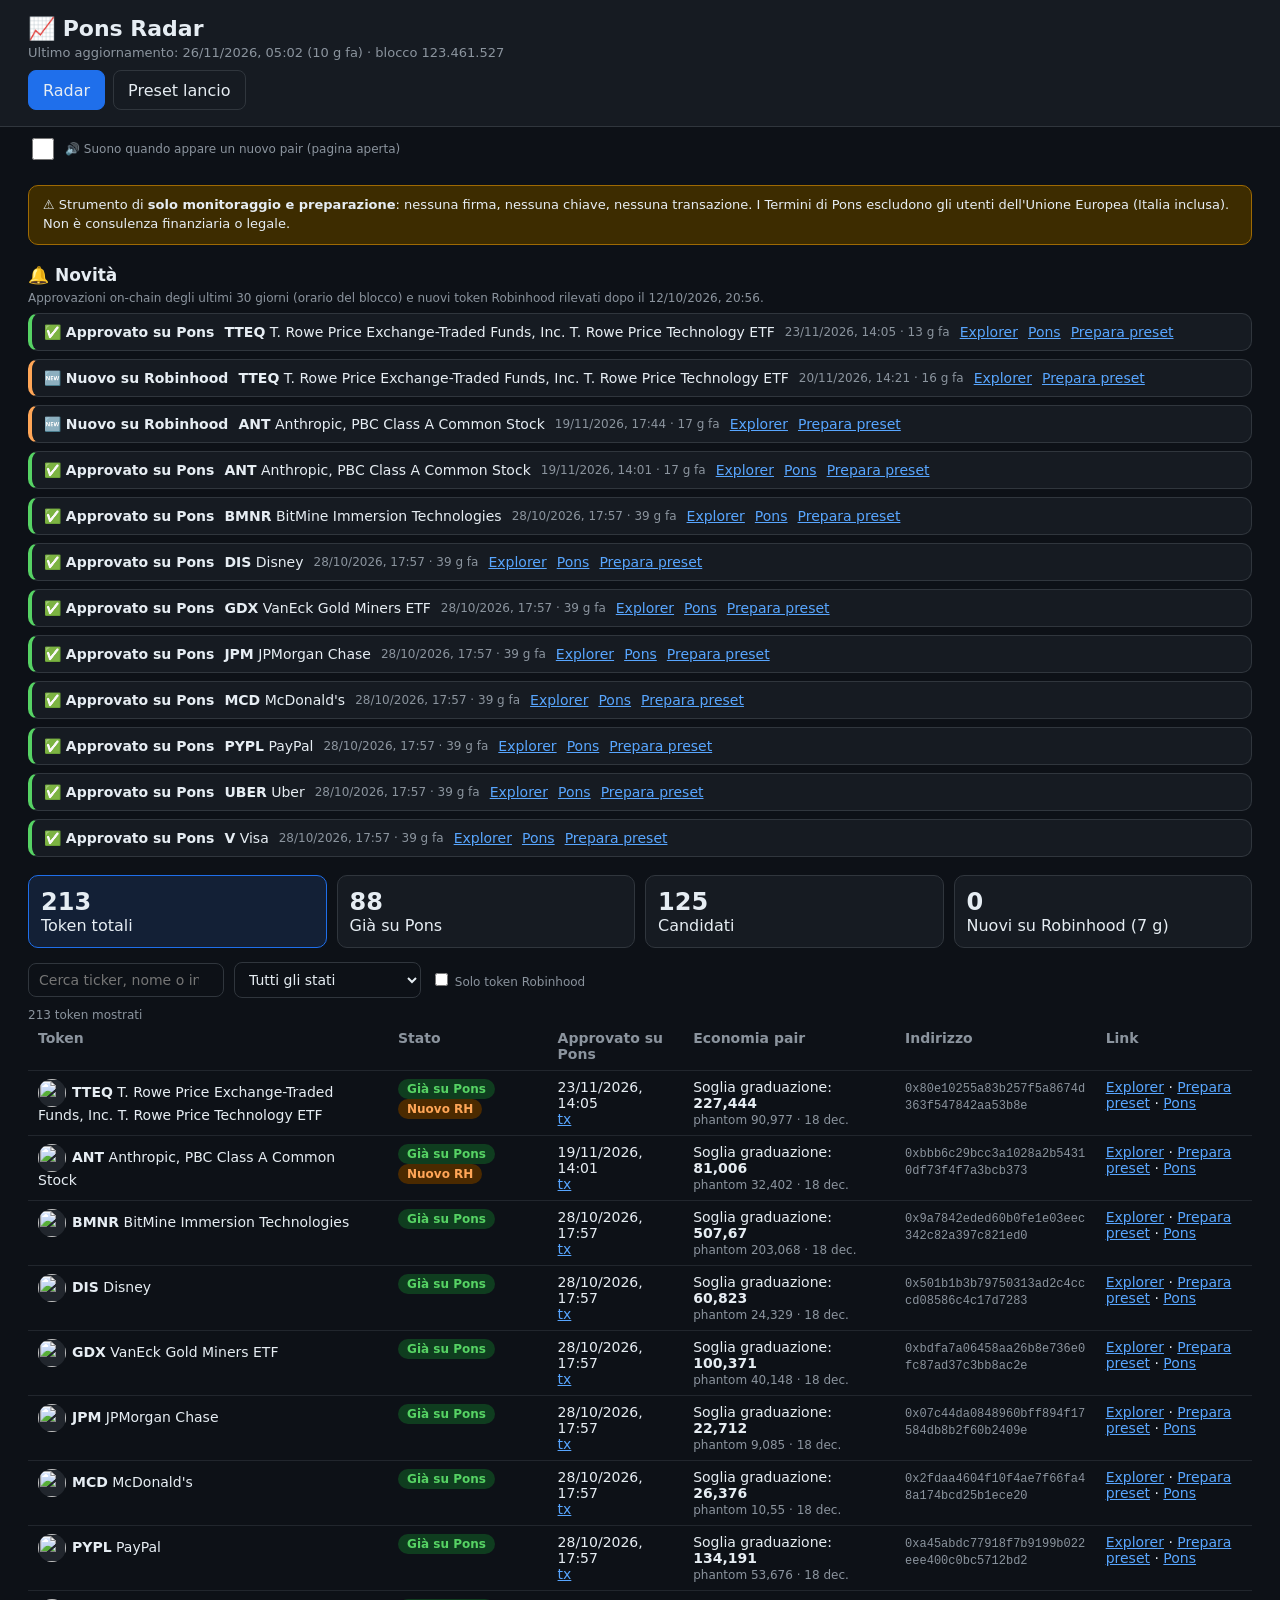
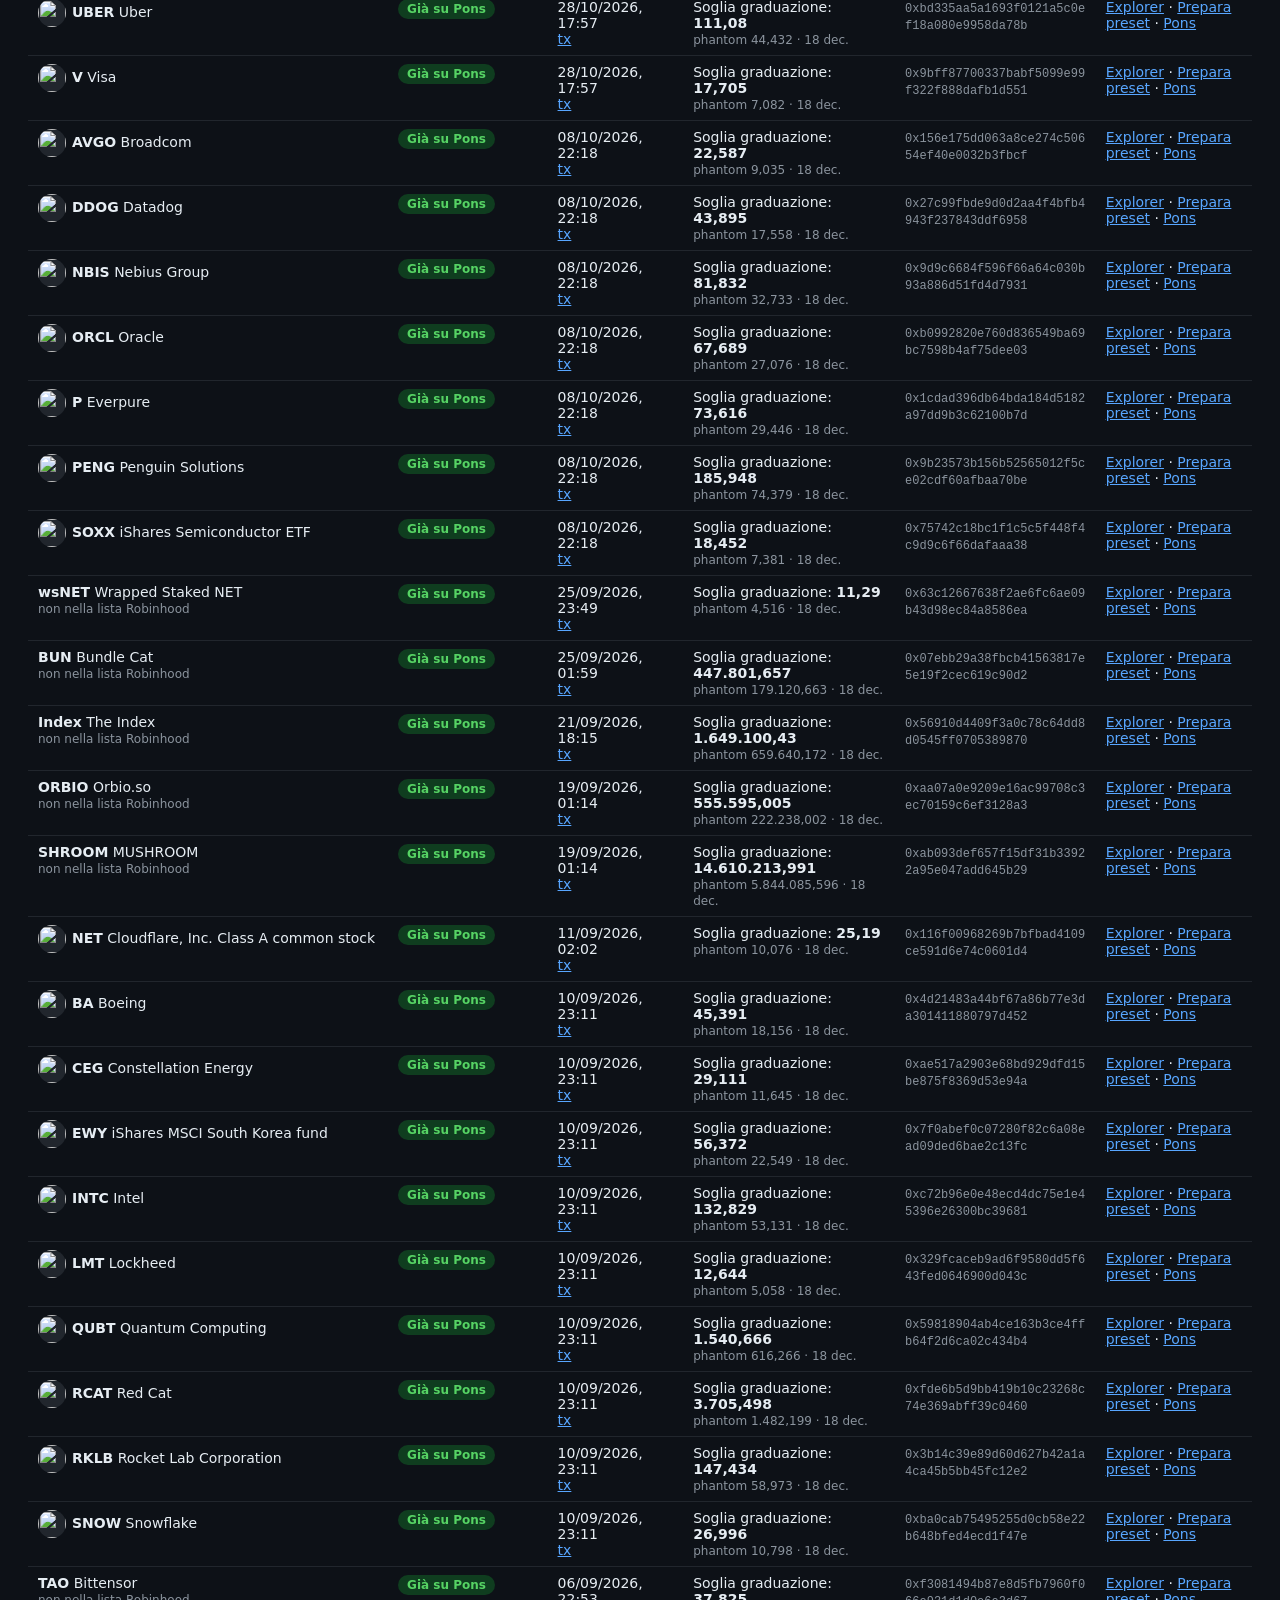
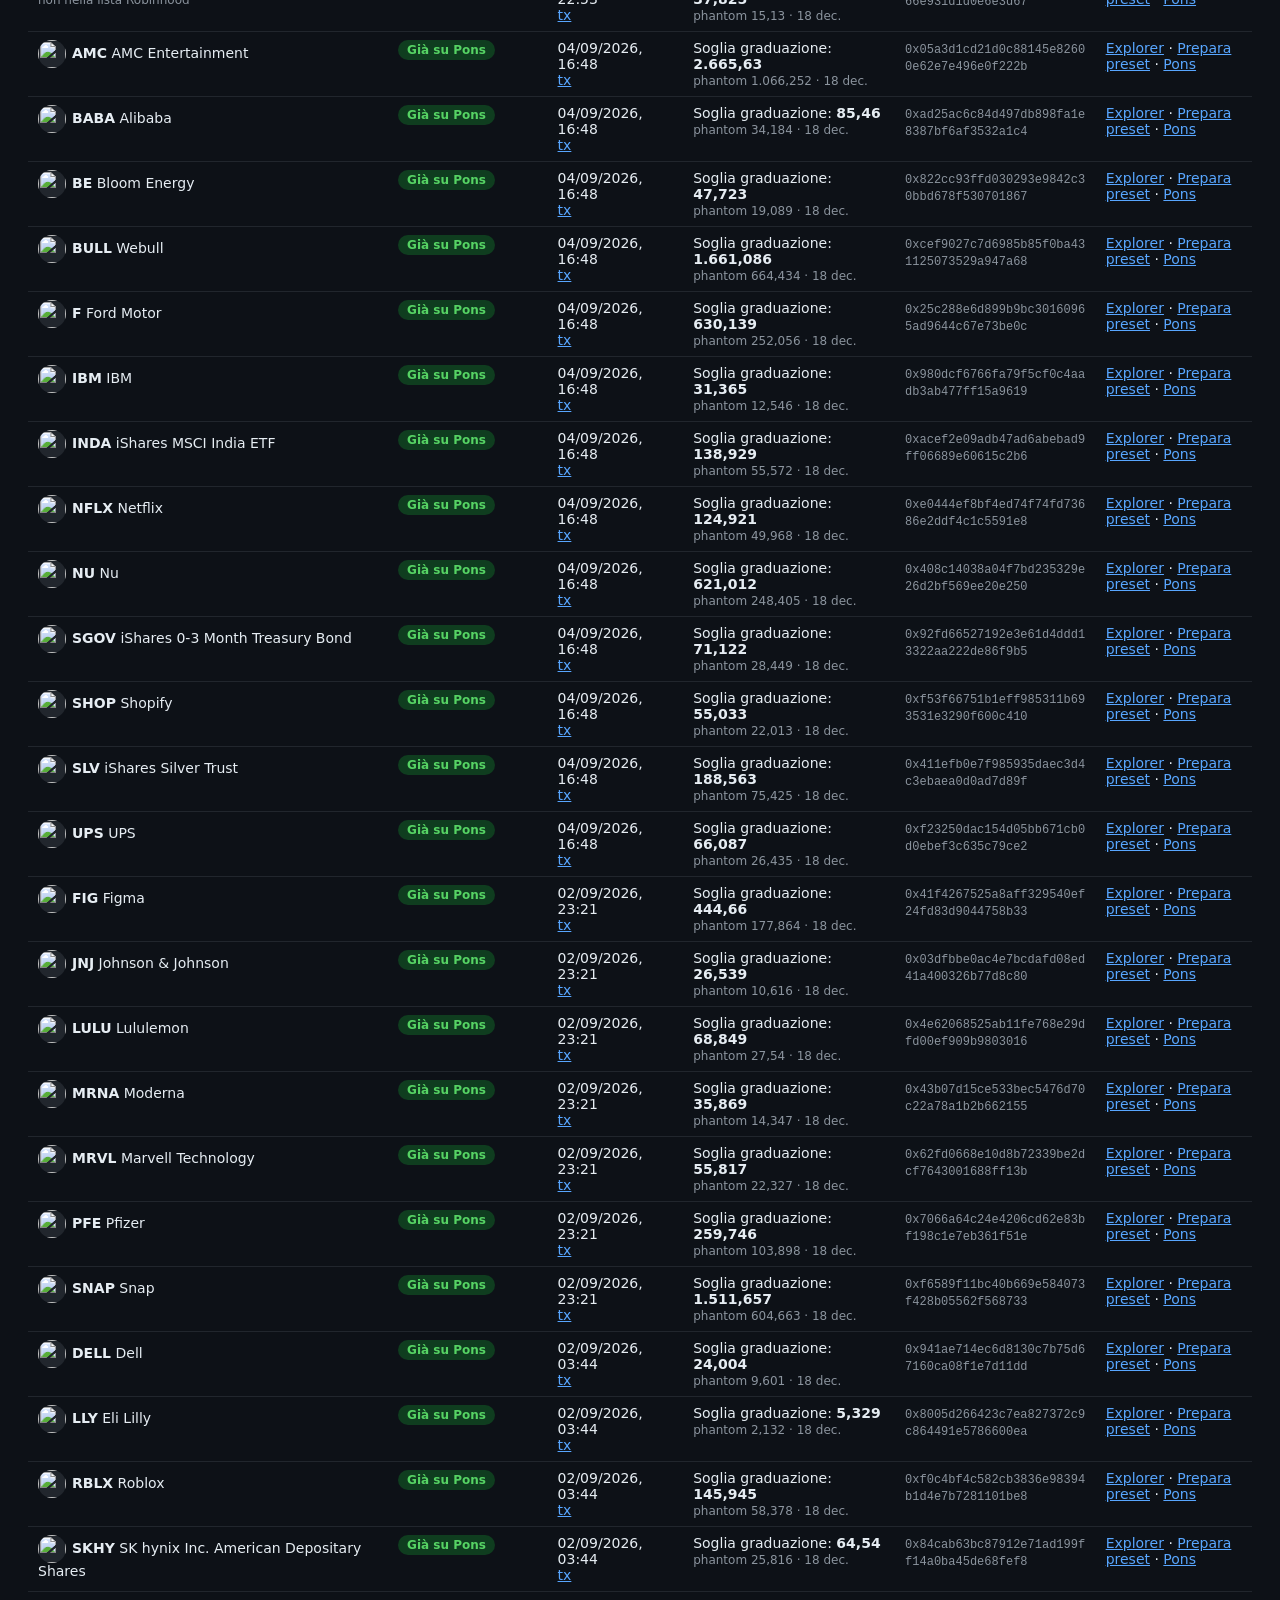
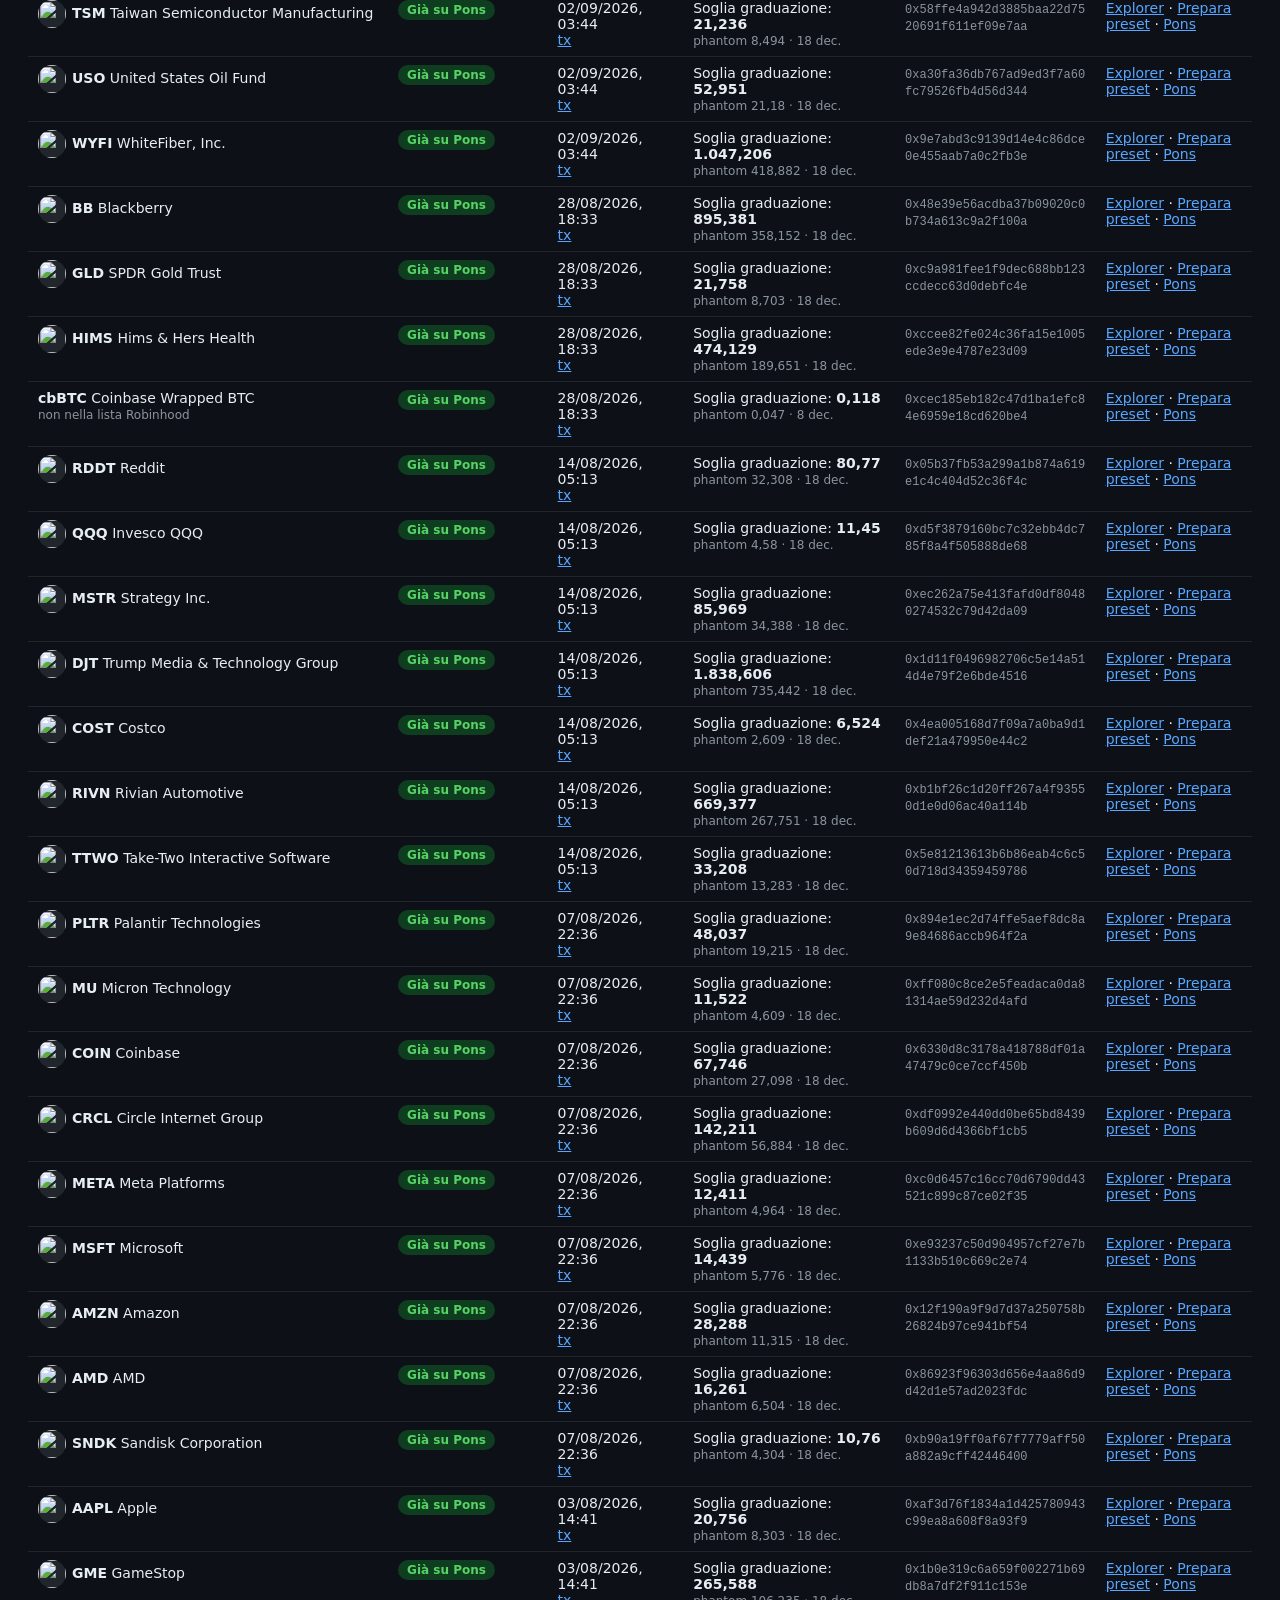
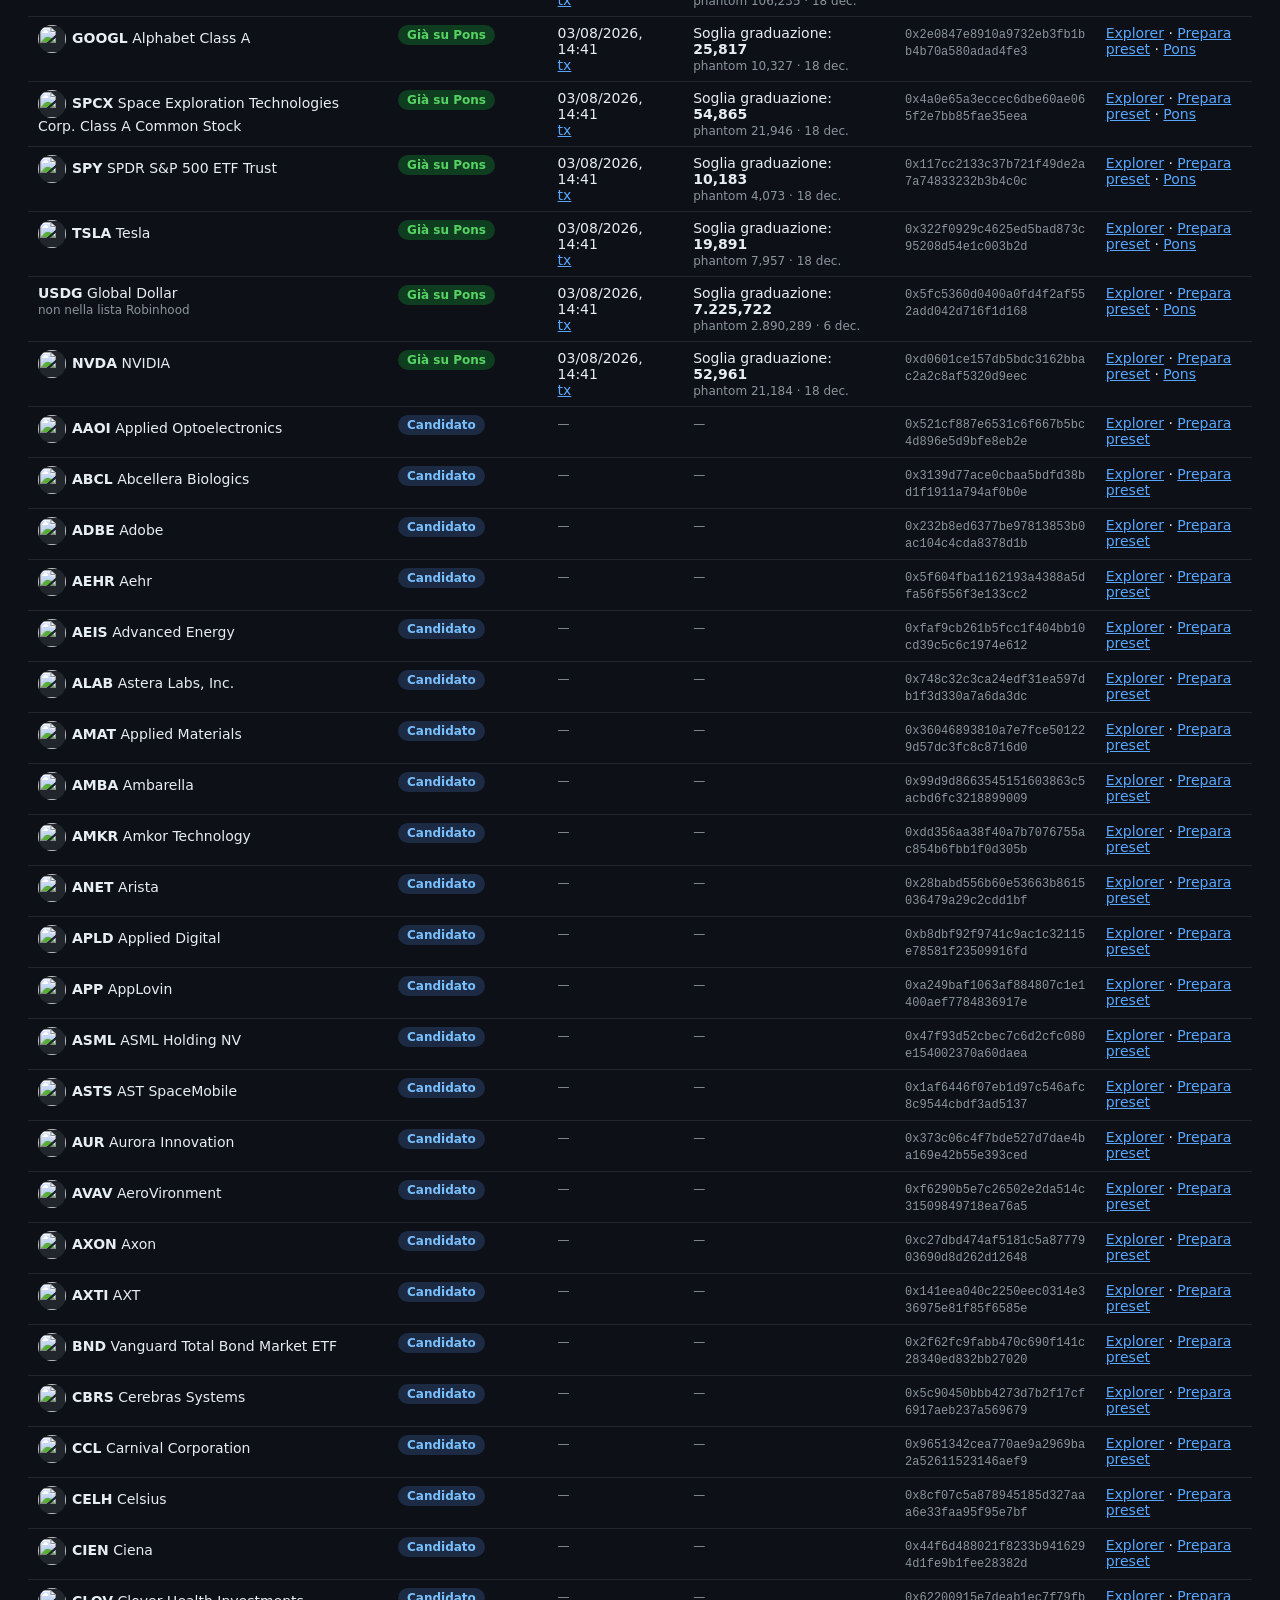
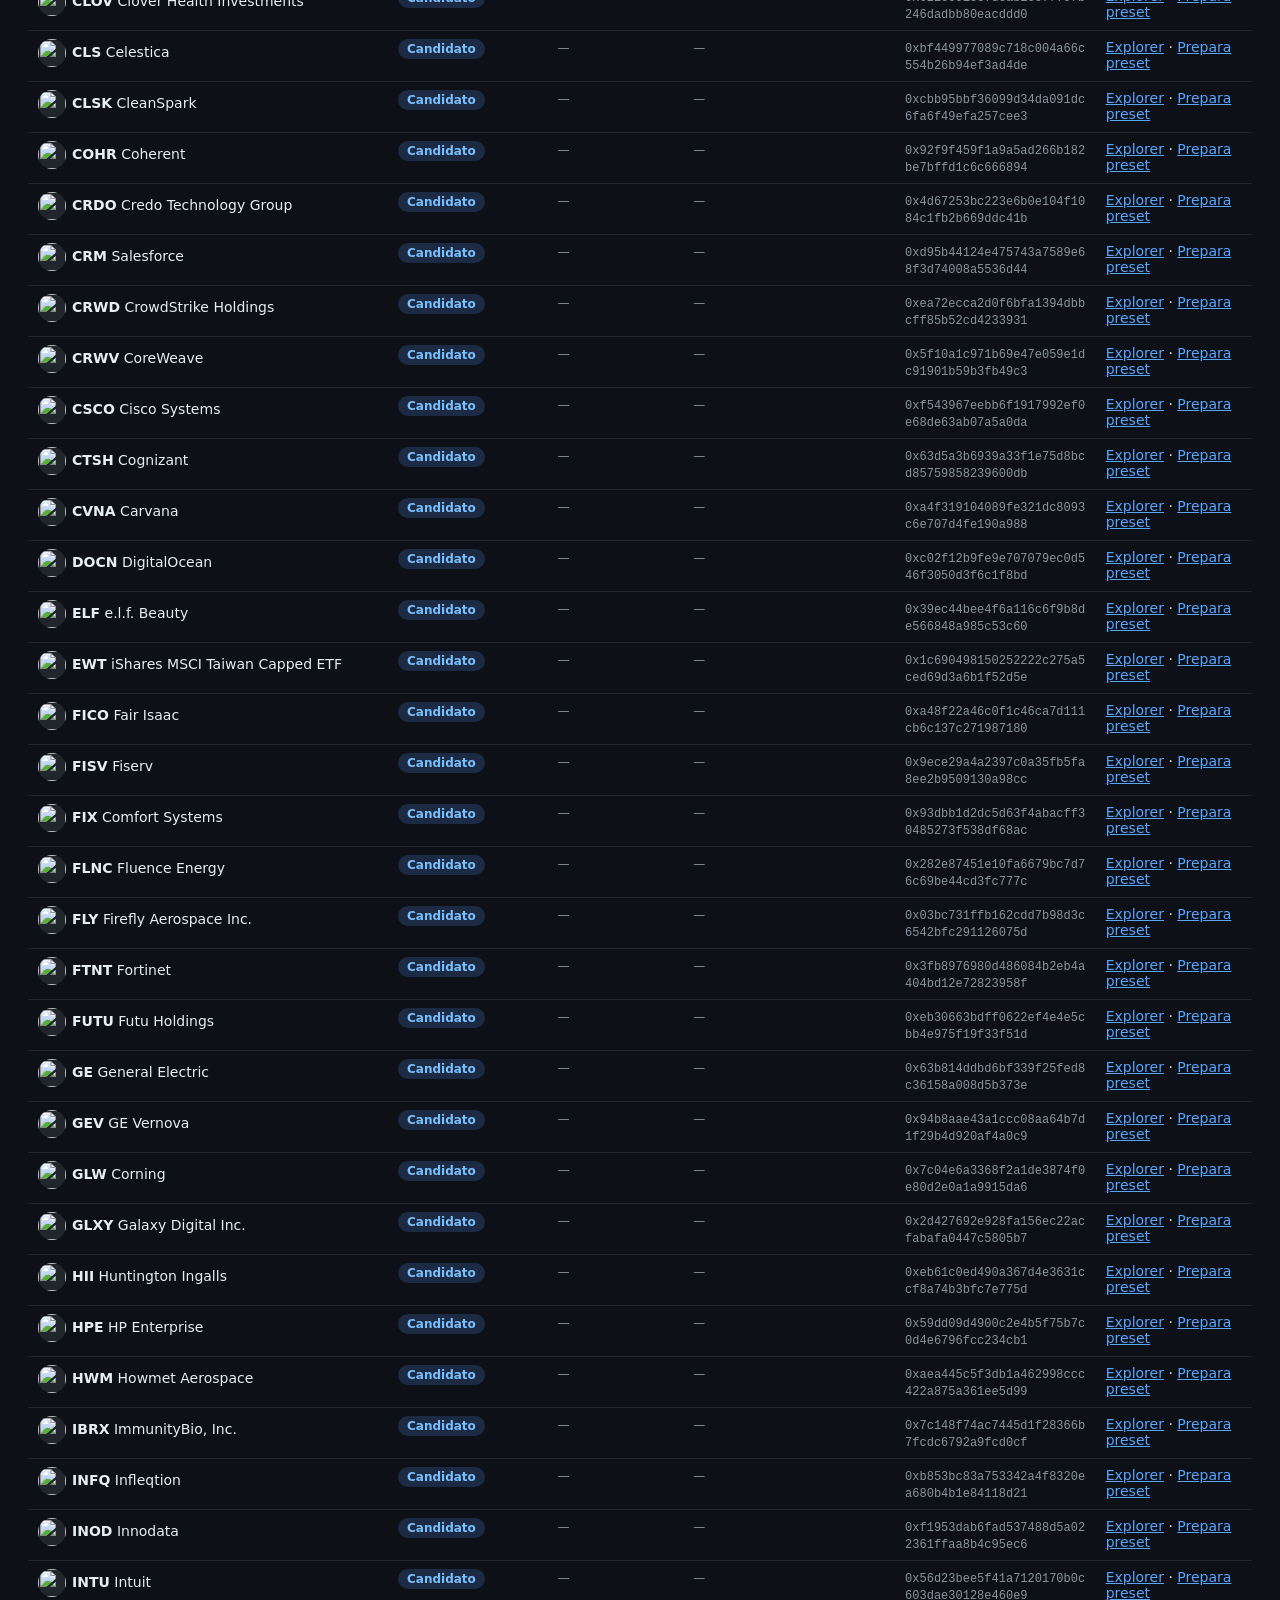
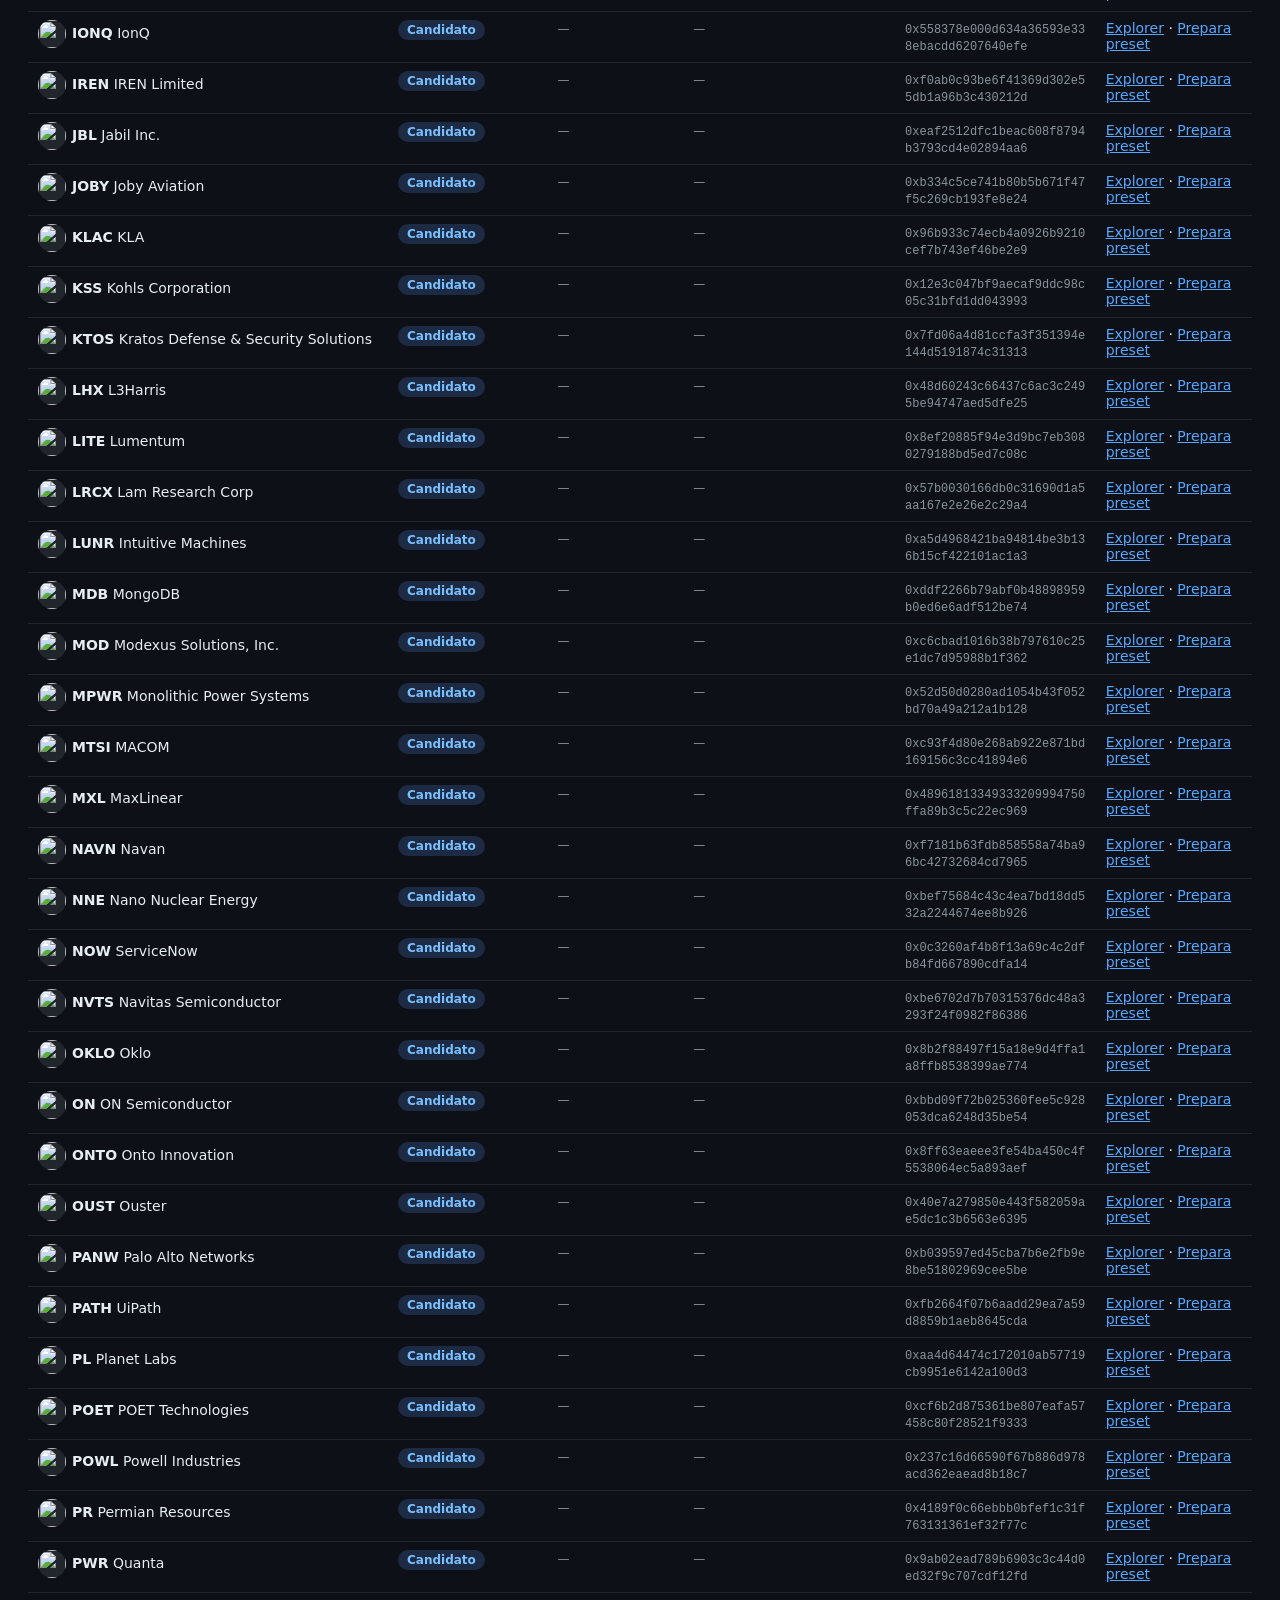
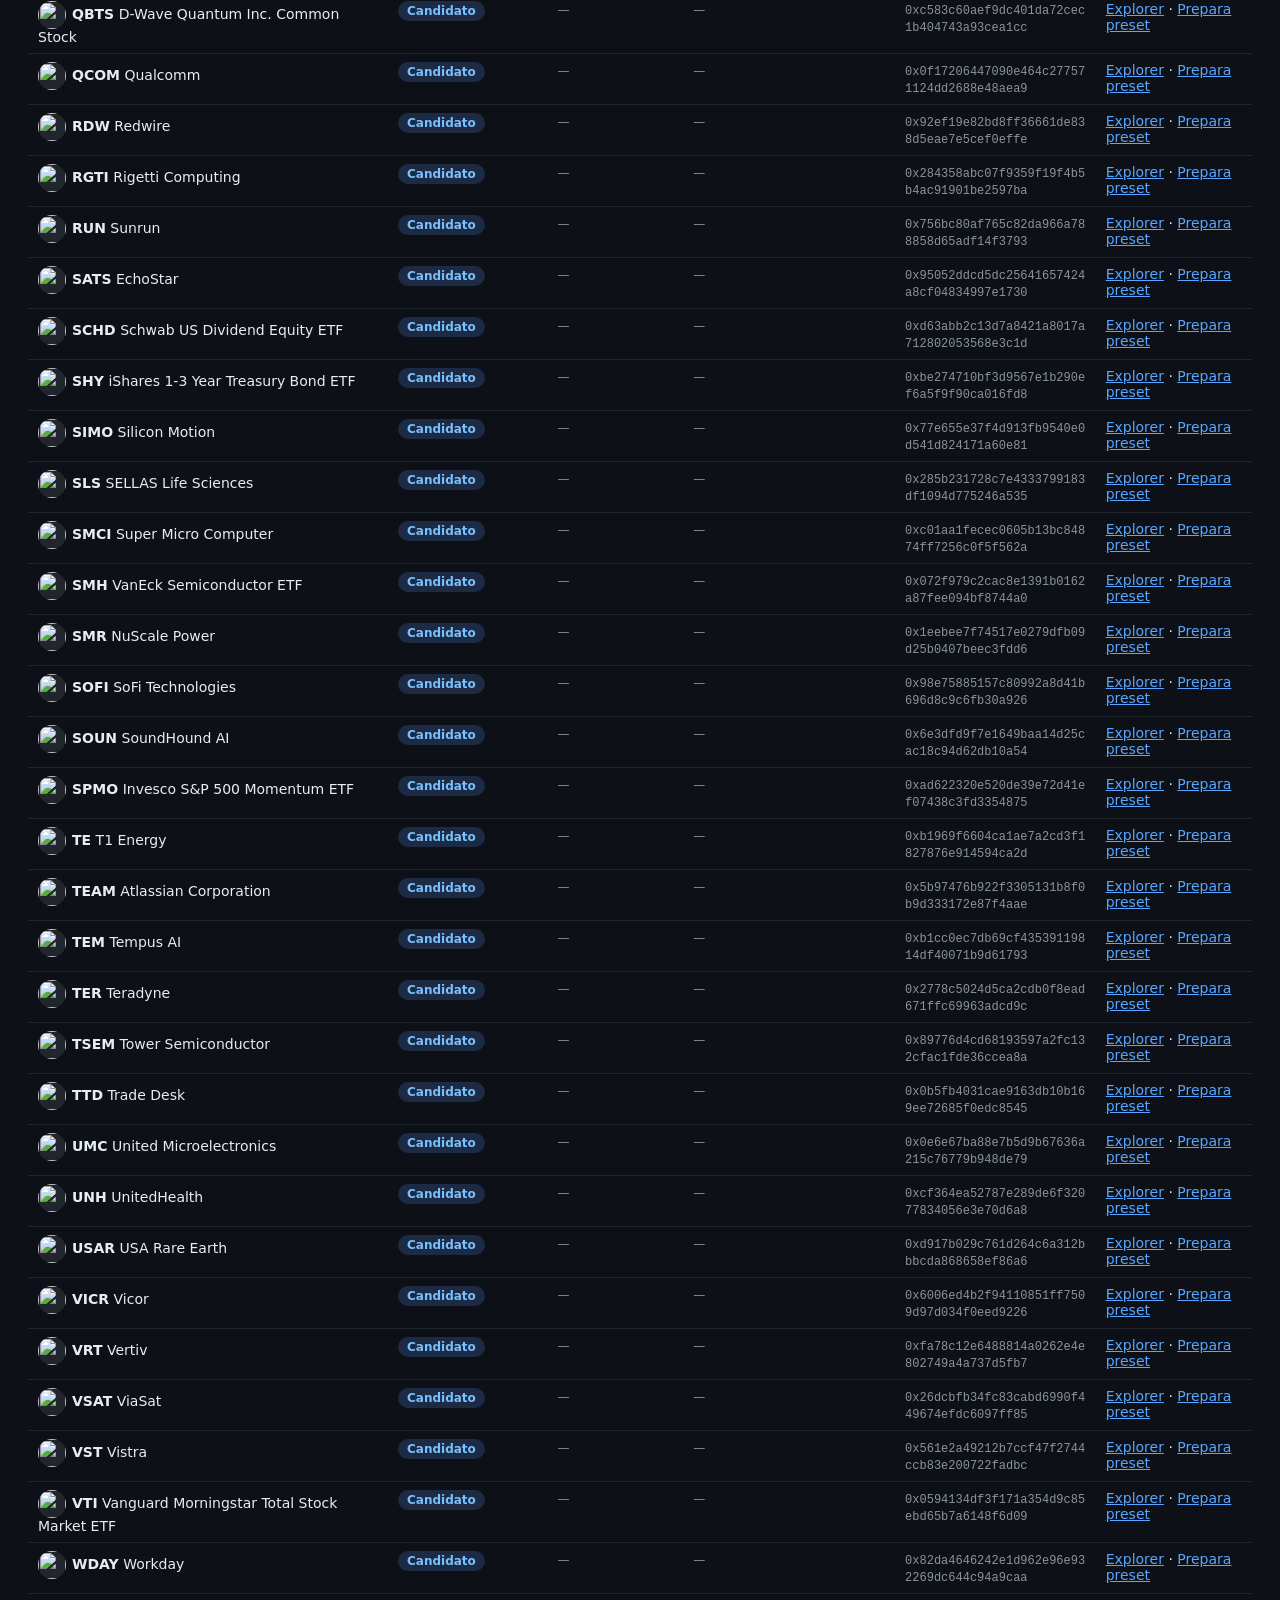
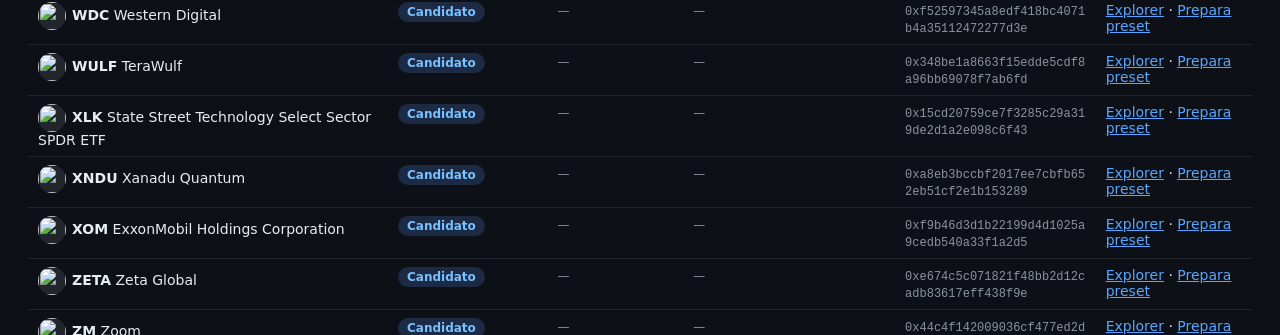
==== index.html @ 4028372f "Aggiornamento automatico 2026-11-26T05:02:45Z" ====
<!DOCTYPE html><html lang="it"><head><meta charset="utf-8"><meta name="viewport" content="width=device-width, initial-scale=1, viewport-fit=cover"><meta name="apple-mobile-web-app-capable" content="yes"><meta name="apple-mobile-web-app-status-bar-style" content="black-translucent"><meta name="apple-mobile-web-app-title" content="Pons Radar"><meta name="theme-color" content="#161b22"><meta name="format-detection" content="telephone=no"><meta name="referrer" content="no-referrer">
<link rel="icon" href="data:image/svg+xml,%3Csvg xmlns=%27http://www.w3.org/2000/svg%27 viewBox=%270 0 100 100%27%3E%3Ctext y=%27.9em%27 font-size=%2790%27%3E📈%3C/text%3E%3C/svg%3E">
<title>📈 Pons Radar · pair token su Robinhood Chain</title><link rel="stylesheet" href="style.css"></head><body>
<header><h1>📈 Pons Radar</h1><div class="sub" id="sub"></div><nav><a href="index.html" class="on">Radar</a><a href="preset.html">Preset lancio</a></nav></header>
<main>
<div class="warn">⚠️ Strumento di <b>solo monitoraggio e preparazione</b>: nessuna firma, nessuna chiave, nessuna transazione. I Termini di Pons escludono gli utenti dell'Unione Europea (Italia inclusa). Non è consulenza finanziaria o legale.</div>
<div id="err"></div>
<h2>🔔 Novità</h2><div class="mut" id="novsub"></div><div class="nov" id="nov"></div>
<div class="cnt" id="cnt"></div>
<div class="ctrl"><input id="q" type="search" placeholder="Cerca ticker, nome o indirizzo…" autocomplete="off"><select id="fs"><option value="">Tutti gli stati</option><option value="pons">Già su Pons</option><option value="candidato">Candidato</option><option value="nuovo">Nuovo su Robinhood</option><option value="revocato">Revocato</option></select>
<label class="mut"><input type="checkbox" id="onlyrh" style="width:auto;min-height:0"> Solo token Robinhood</label></div>
<div class="mut" id="nres"></div>
<table class="rt"><thead><tr><th>Token</th><th>Stato</th><th>Approvato su Pons</th><th>Economia pair</th><th>Indirizzo</th><th>Link</th></tr></thead><tbody id="tb"></tbody></table>
</main>
<footer>Il rilevamento gira ogni 5 minuti tramite GitHub Actions (gli orari di GitHub possono slittare di alcuni minuti). Per una velocità al secondo servirebbe un server sempre acceso con websocket/feed del sequencer.<br>
Fonti: lista ufficiale Robinhood <code>api.robinhood.com/rhj/assets</code> (chain 4663), eventi <code>PairTokenApprovalUpdated</code>/<code>PairTokenEconomicsUpdated</code> della factory Pons V2 <span class="addr" id="fac"></span> e lettura <code>approvedPairTokens()</code> via RPC pubblico. Gli indirizzi sono confrontati solo con la lista Robinhood: un token con lo stesso ticker ma indirizzo diverso è segnalato come possibile imitazione.</footer>
<script>
const D={"data": {"novita": [{"tipo": "approvato", "ts": 1795442706, "ticker": "TTEQ", "nome": "T. Rowe Price Exchange-Traded Funds, Inc. T. Rowe Price Technology ETF", "indirizzo": "0x80e10255a83b257f5a8674d363f547842aa53b8e", "robinhood": true, "tx": "0x1c3d105931d25fce2a347db53f81972e808bc79bd007a8c5e53e38cdbde50665"}, {"tipo": "nuovo_rh", "ts": 1795184467, "ticker": "TTEQ", "nome": "T. Rowe Price Exchange-Traded Funds, Inc. T. Rowe Price Technology ETF", "indirizzo": "0x80e10255a83b257f5a8674d363f547842aa53b8e", "robinhood": true}, {"tipo": "nuovo_rh", "ts": 1795110269, "ticker": "ANT", "nome": "Anthropic, PBC Class A Common Stock", "indirizzo": "0xbbb6c29bcc3a1028a2b54310df73f4f7a3bcb373", "robinhood": true}, {"tipo": "approvato", "ts": 1795096882, "ticker": "ANT", "nome": "Anthropic, PBC Class A Common Stock", "indirizzo": "0xbbb6c29bcc3a1028a2b54310df73f4f7a3bcb373", "robinhood": true, "tx": "0x853a806e86414fe394d4fdfd27cd16bd503355f3565e5060ecc8e9c4b4cd1995"}, {"tipo": "approvato", "ts": 1793210263, "ticker": "BMNR", "nome": "BitMine Immersion Technologies", "indirizzo": "0x9a7842eded60b0fe1e03eec342c82a397c821ed0", "robinhood": true, "tx": "0x7d0bd73845bb0acd87fb9b02868874f377b2aaea1ae244f3273dd66fff19ecec"}, {"tipo": "approvato", "ts": 1793210263, "ticker": "DIS", "nome": "Disney", "indirizzo": "0x501b1b3b79750313ad2c4cccd08586c4c17d7283", "robinhood": true, "tx": "0x7d0bd73845bb0acd87fb9b02868874f377b2aaea1ae244f3273dd66fff19ecec"}, {"tipo": "approvato", "ts": 1793210263, "ticker": "GDX", "nome": "VanEck Gold Miners ETF", "indirizzo": "0xbdfa7a06458aa26b8e736e0fc87ad37c3bb8ac2e", "robinhood": true, "tx": "0x7d0bd73845bb0acd87fb9b02868874f377b2aaea1ae244f3273dd66fff19ecec"}, {"tipo": "approvato", "ts": 1793210263, "ticker": "JPM", "nome": "JPMorgan Chase", "indirizzo": "0x07c44da0848960bff894f17584db8b2f60b2409e", "robinhood": true, "tx": "0x7d0bd73845bb0acd87fb9b02868874f377b2aaea1ae244f3273dd66fff19ecec"}, {"tipo": "approvato", "ts": 1793210263, "ticker": "MCD", "nome": "McDonald's", "indirizzo": "0x2fdaa4604f10f4ae7f66fa48a174bcd25b1ece20", "robinhood": true, "tx": "0x7d0bd73845bb0acd87fb9b02868874f377b2aaea1ae244f3273dd66fff19ecec"}, {"tipo": "approvato", "ts": 1793210263, "ticker": "PYPL", "nome": "PayPal", "indirizzo": "0xa45abdc77918f7b9199b022eee400c0bc5712bd2", "robinhood": true, "tx": "0x7d0bd73845bb0acd87fb9b02868874f377b2aaea1ae244f3273dd66fff19ecec"}, {"tipo": "approvato", "ts": 1793210263, "ticker": "UBER", "nome": "Uber", "indirizzo": "0xbd335aa5a1693f0121a5c0ef18a080e9958da78b", "robinhood": true, "tx": "0x7d0bd73845bb0acd87fb9b02868874f377b2aaea1ae244f3273dd66fff19ecec"}, {"tipo": "approvato", "ts": 1793210263, "ticker": "V", "nome": "Visa", "indirizzo": "0x9bff87700337babf5099e99f322f888dafb1d551", "robinhood": true, "tx": "0x7d0bd73845bb0acd87fb9b02868874f377b2aaea1ae244f3273dd66fff19ecec"}], "baseline_ts": 1791838614, "aggiornato": 1795669339, "blocco": 123461527, "factory": "0x7ed598bcef8bd9edd8c97a195c6d13f40801ec7e", "metodo": "eth_getLogs (PairTokenApprovalUpdated + PairTokenEconomicsUpdated, blocchi da 10M) + eth_call approvedPairTokens/pairTokenEconomics", "primo_avvio": false, "conteggi": {"pons": 88, "nuovo": 0, "candidato": 125, "revocato": 0, "altro": 0, "pons_robinhood": 80, "robinhood_totale": 205}, "errori": [], "token": [{"indirizzo": "0x80e10255a83b257f5a8674d363f547842aa53b8e", "ticker": "TTEQ", "nome": "T. Rowe Price Exchange-Traded Funds, Inc. T. Rowe Price Technology ETF", "stato_rh": "active", "logo": "https://cdn.robinhood.com/ncw_assets/logos/0x80e10255a83b257f5a8674d363f547842aa53b8e.png", "isin": "US87283Q7925", "decimali": 18, "robinhood": true, "stato": "pons", "nuovo_rh": true, "approvato_ts": 1795442706, "approvato_tx": "0x1c3d105931d25fce2a347db53f81972e808bc79bd007a8c5e53e38cdbde50665", "revocato_ts": null, "economia": {"phantomQuote": "90977444933920706205", "graduationThreshold": "227443612334801765513", "decimali": 18, "soglia_graduazione": 227.443612, "phantom": 90.977445}, "eventi": 1, "visto_rh_ts": 1795184467, "explorer": "https://robinhoodchain.blockscout.com/token/0x80e10255a83b257f5a8674d363f547842aa53b8e"}, {"indirizzo": "0xbbb6c29bcc3a1028a2b54310df73f4f7a3bcb373", "ticker": "ANT", "nome": "Anthropic, PBC Class A Common Stock", "stato_rh": "active", "logo": "https://cdn.robinhood.com/ncw_assets/logos/0xbbb6c29bcc3a1028a2b54310df73f4f7a3bcb373.png", "isin": "US03703U1079", "decimali": 18, "robinhood": true, "stato": "pons", "nuovo_rh": true, "approvato_ts": 1795096882, "approvato_tx": "0x853a806e86414fe394d4fdfd27cd16bd503355f3565e5060ecc8e9c4b4cd1995", "revocato_ts": null, "economia": {"phantomQuote": "32402340807174885240", "graduationThreshold": "81005852017937213102", "decimali": 18, "soglia_graduazione": 81.005852, "phantom": 32.402341}, "eventi": 1, "visto_rh_ts": 1795110269, "explorer": "https://robinhoodchain.blockscout.com/token/0xbbb6c29bcc3a1028a2b54310df73f4f7a3bcb373"}, {"indirizzo": "0x9a7842eded60b0fe1e03eec342c82a397c821ed0", "ticker": "BMNR", "nome": "BitMine Immersion Technologies", "stato_rh": "active", "logo": "https://cdn.robinhood.com/ncw_assets/logos/0x9a7842eded60b0fe1e03eec342c82a397c821ed0.png", "isin": "US09175A2069", "decimali": 18, "robinhood": true, "stato": "pons", "approvato_ts": 1793210263, "approvato_tx": "0x7d0bd73845bb0acd87fb9b02868874f377b2aaea1ae244f3273dd66fff19ecec", "revocato_ts": null, "economia": {"phantomQuote": "203068115870751966756", "graduationThreshold": "507670289676879916891", "decimali": 18, "soglia_graduazione": 507.67029, "phantom": 203.068116}, "eventi": 1, "visto_rh_ts": 1793195979, "explorer": "https://robinhoodchain.blockscout.com/token/0x9a7842eded60b0fe1e03eec342c82a397c821ed0"}, {"indirizzo": "0x501b1b3b79750313ad2c4cccd08586c4c17d7283", "ticker": "DIS", "nome": "Disney", "stato_rh": "active", "logo": "https://cdn.robinhood.com/ncw_assets/logos/0x501b1b3b79750313ad2c4cccd08586c4c17d7283.png", "isin": "US2546871060", "decimali": 18, "robinhood": true, "stato": "pons", "approvato_ts": 1793210263, "approvato_tx": "0x7d0bd73845bb0acd87fb9b02868874f377b2aaea1ae244f3273dd66fff19ecec", "revocato_ts": null, "economia": {"phantomQuote": "24329030303030307927", "graduationThreshold": "60822575757575769819", "decimali": 18, "soglia_graduazione": 60.822576, "phantom": 24.32903}, "eventi": 1, "visto_rh_ts": 1793195979, "explorer": "https://robinhoodchain.blockscout.com/token/0x501b1b3b79750313ad2c4cccd08586c4c17d7283"}, {"indirizzo": "0xbdfa7a06458aa26b8e736e0fc87ad37c3bb8ac2e", "ticker": "GDX", "nome": "VanEck Gold Miners ETF", "stato_rh": "active", "logo": "https://cdn.robinhood.com/ncw_assets/logos/0xbdfa7a06458aa26b8e736e0fc87ad37c3bb8ac2e.png", "isin": "US92189F1066", "decimali": 18, "robinhood": true, "stato": "pons", "approvato_ts": 1793210263, "approvato_tx": "0x7d0bd73845bb0acd87fb9b02868874f377b2aaea1ae244f3273dd66fff19ecec", "revocato_ts": null, "economia": {"phantomQuote": "40148476177246850387", "graduationThreshold": "100371190443117125969", "decimali": 18, "soglia_graduazione": 100.37119, "phantom": 40.148476}, "eventi": 1, "visto_rh_ts": 1793195979, "explorer": "https://robinhoodchain.blockscout.com/token/0xbdfa7a06458aa26b8e736e0fc87ad37c3bb8ac2e"}, {"indirizzo": "0x07c44da0848960bff894f17584db8b2f60b2409e", "ticker": "JPM", "nome": "JPMorgan Chase", "stato_rh": "active", "logo": "https://cdn.robinhood.com/ncw_assets/logos/0x07c44da0848960bff894f17584db8b2f60b2409e.png", "isin": "US46625H1005", "decimali": 18, "robinhood": true, "stato": "pons", "approvato_ts": 1793210263, "approvato_tx": "0x7d0bd73845bb0acd87fb9b02868874f377b2aaea1ae244f3273dd66fff19ecec", "revocato_ts": null, "economia": {"phantomQuote": "9084958823159615983", "graduationThreshold": "22712397057899039958", "decimali": 18, "soglia_graduazione": 22.712397, "phantom": 9.084959}, "eventi": 1, "visto_rh_ts": 1793195979, "explorer": "https://robinhoodchain.blockscout.com/token/0x07c44da0848960bff894f17584db8b2f60b2409e"}, {"indirizzo": "0x2fdaa4604f10f4ae7f66fa48a174bcd25b1ece20", "ticker": "MCD", "nome": "McDonald's", "stato_rh": "active", "logo": "https://cdn.robinhood.com/ncw_assets/logos/0x2fdaa4604f10f4ae7f66fa48a174bcd25b1ece20.png", "isin": "US5801351017", "decimali": 18, "robinhood": true, "stato": "pons", "approvato_ts": 1793210263, "approvato_tx": "0x7d0bd73845bb0acd87fb9b02868874f377b2aaea1ae244f3273dd66fff19ecec", "revocato_ts": null, "economia": {"phantomQuote": "10550424530023727873", "graduationThreshold": "26376061325059319683", "decimali": 18, "soglia_graduazione": 26.376061, "phantom": 10.550425}, "eventi": 1, "visto_rh_ts": 1793195979, "explorer": "https://robinhoodchain.blockscout.com/token/0x2fdaa4604f10f4ae7f66fa48a174bcd25b1ece20"}, {"indirizzo": "0xa45abdc77918f7b9199b022eee400c0bc5712bd2", "ticker": "PYPL", "nome": "PayPal", "stato_rh": "active", "logo": "https://cdn.robinhood.com/ncw_assets/logos/0xa45abdc77918f7b9199b022eee400c0bc5712bd2.png", "isin": "US70450Y1038", "decimali": 18, "robinhood": true, "stato": "pons", "approvato_ts": 1793210263, "approvato_tx": "0x7d0bd73845bb0acd87fb9b02868874f377b2aaea1ae244f3273dd66fff19ecec", "revocato_ts": null, "economia": {"phantomQuote": "53676446937126838487", "graduationThreshold": "134191117342817096218", "decimali": 18, "soglia_graduazione": 134.191117, "phantom": 53.676447}, "eventi": 1, "visto_rh_ts": 1793195979, "explorer": "https://robinhoodchain.blockscout.com/token/0xa45abdc77918f7b9199b022eee400c0bc5712bd2"}, {"indirizzo": "0xbd335aa5a1693f0121a5c0ef18a080e9958da78b", "ticker": "UBER", "nome": "Uber", "stato_rh": "active", "logo": "https://cdn.robinhood.com/ncw_assets/logos/0xbd335aa5a1693f0121a5c0ef18a080e9958da78b.png", "isin": "US90353T1007", "decimali": 18, "robinhood": true, "stato": "pons", "approvato_ts": 1793210263, "approvato_tx": "0x7d0bd73845bb0acd87fb9b02868874f377b2aaea1ae244f3273dd66fff19ecec", "revocato_ts": null, "economia": {"phantomQuote": "44431803228285938813", "graduationThreshold": "111079508070714847033", "decimali": 18, "soglia_graduazione": 111.079508, "phantom": 44.431803}, "eventi": 1, "visto_rh_ts": 1793195979, "explorer": "https://robinhoodchain.blockscout.com/token/0xbd335aa5a1693f0121a5c0ef18a080e9958da78b"}, {"indirizzo": "0x9bff87700337babf5099e99f322f888dafb1d551", "ticker": "V", "nome": "Visa", "stato_rh": "active", "logo": "https://cdn.robinhood.com/ncw_assets/logos/0x9bff87700337babf5099e99f322f888dafb1d551.png", "isin": "US92826C8394", "decimali": 18, "robinhood": true, "stato": "pons", "approvato_ts": 1793210263, "approvato_tx": "0x7d0bd73845bb0acd87fb9b02868874f377b2aaea1ae244f3273dd66fff19ecec", "revocato_ts": null, "economia": {"phantomQuote": "7081926024568679987", "graduationThreshold": "17704815061421699968", "decimali": 18, "soglia_graduazione": 17.704815, "phantom": 7.081926}, "eventi": 1, "visto_rh_ts": 1793195979, "explorer": "https://robinhoodchain.blockscout.com/token/0x9bff87700337babf5099e99f322f888dafb1d551"}, {"indirizzo": "0x156e175dd063a8ce274c50654ef40e0032b3fbcf", "ticker": "AVGO", "nome": "Broadcom", "stato_rh": "active", "logo": "https://cdn.robinhood.com/ncw_assets/logos/0x156e175dd063a8ce274c50654ef40e0032b3fbcf.png", "isin": "US11135F1012", "decimali": 18, "robinhood": true, "stato": "pons", "approvato_ts": 1791497927, "approvato_tx": "0x247f802c02d1267c943897349a8339ae8977d4743d2957f0c8f649649342f1ef", "revocato_ts": null, "economia": {"phantomQuote": "9034927540934115220", "graduationThreshold": "22587318852335288052", "decimali": 18, "soglia_graduazione": 22.587319, "phantom": 9.034928}, "eventi": 1, "visto_rh_ts": 1791838614, "explorer": "https://robinhoodchain.blockscout.com/token/0x156e175dd063a8ce274c50654ef40e0032b3fbcf"}, {"indirizzo": "0x27c99fbde9d0d2aa4f4bfb4943f237843ddf6958", "ticker": "DDOG", "nome": "Datadog", "stato_rh": "active", "logo": "https://cdn.robinhood.com/ncw_assets/logos/0x27c99fbde9d0d2aa4f4bfb4943f237843ddf6958.png", "isin": "US23804L1035", "decimali": 18, "robinhood": true, "stato": "pons", "approvato_ts": 1791497927, "approvato_tx": "0x247f802c02d1267c943897349a8339ae8977d4743d2957f0c8f649649342f1ef", "revocato_ts": null, "economia": {"phantomQuote": "17558190168395987370", "graduationThreshold": "43895475420989968425", "decimali": 18, "soglia_graduazione": 43.895475, "phantom": 17.55819}, "eventi": 1, "visto_rh_ts": 1791838614, "explorer": "https://robinhoodchain.blockscout.com/token/0x27c99fbde9d0d2aa4f4bfb4943f237843ddf6958"}, {"indirizzo": "0x9d9c6684f596f66a64c030b93a886d51fd4d7931", "ticker": "NBIS", "nome": "Nebius Group", "stato_rh": "active", "logo": "https://cdn.robinhood.com/ncw_assets/logos/0x9d9c6684f596f66a64c030b93a886d51fd4d7931.png", "isin": "NL0009805522", "decimali": 18, "robinhood": true, "stato": "pons", "approvato_ts": 1791497927, "approvato_tx": "0x247f802c02d1267c943897349a8339ae8977d4743d2957f0c8f649649342f1ef", "revocato_ts": null, "economia": {"phantomQuote": "32732602491506231171", "graduationThreshold": "81831506228765577929", "decimali": 18, "soglia_graduazione": 81.831506, "phantom": 32.732602}, "eventi": 1, "visto_rh_ts": 1791838614, "explorer": "https://robinhoodchain.blockscout.com/token/0x9d9c6684f596f66a64c030b93a886d51fd4d7931"}, {"indirizzo": "0xb0992820e760d836549ba69bc7598b4af75dee03", "ticker": "ORCL", "nome": "Oracle", "stato_rh": "active", "logo": "https://cdn.robinhood.com/ncw_assets/logos/0xb0992820e760d836549ba69bc7598b4af75dee03.png", "isin": "US68389X1054", "decimali": 18, "robinhood": true, "stato": "pons", "approvato_ts": 1791497927, "approvato_tx": "0x247f802c02d1267c943897349a8339ae8977d4743d2957f0c8f649649342f1ef", "revocato_ts": null, "economia": {"phantomQuote": "27075755689266304769", "graduationThreshold": "67689389223165761924", "decimali": 18, "soglia_graduazione": 67.689389, "phantom": 27.075756}, "eventi": 1, "visto_rh_ts": 1791838614, "explorer": "https://robinhoodchain.blockscout.com/token/0xb0992820e760d836549ba69bc7598b4af75dee03"}, {"indirizzo": "0x1cdad396db64bda184d5182a97dd9b3c62100b7d", "ticker": "P", "nome": "Everpure", "stato_rh": "active", "logo": "https://cdn.robinhood.com/ncw_assets/logos/0x1cdad396db64bda184d5182a97dd9b3c62100b7d.png", "isin": "US74624M1027", "decimali": 18, "robinhood": true, "stato": "pons", "approvato_ts": 1791497927, "approvato_tx": "0x247f802c02d1267c943897349a8339ae8977d4743d2957f0c8f649649342f1ef", "revocato_ts": null, "economia": {"phantomQuote": "29446469833119385903", "graduationThreshold": "73616174582798464757", "decimali": 18, "soglia_graduazione": 73.616175, "phantom": 29.44647}, "eventi": 1, "visto_rh_ts": 1791838614, "explorer": "https://robinhoodchain.blockscout.com/token/0x1cdad396db64bda184d5182a97dd9b3c62100b7d"}, {"indirizzo": "0x9b23573b156b52565012f5ce02cdf60afbaa70be", "ticker": "PENG", "nome": "Penguin Solutions", "stato_rh": "active", "logo": "https://cdn.robinhood.com/ncw_assets/logos/0x9b23573b156b52565012f5ce02cdf60afbaa70be.png", "isin": "US7069151055", "decimali": 18, "robinhood": true, "stato": "pons", "approvato_ts": 1791497927, "approvato_tx": "0x247f802c02d1267c943897349a8339ae8977d4743d2957f0c8f649649342f1ef", "revocato_ts": null, "economia": {"phantomQuote": "74379068887693682803", "graduationThreshold": "185947672219234207007", "decimali": 18, "soglia_graduazione": 185.947672, "phantom": 74.379069}, "eventi": 1, "visto_rh_ts": 1791838614, "explorer": "https://robinhoodchain.blockscout.com/token/0x9b23573b156b52565012f5ce02cdf60afbaa70be"}, {"indirizzo": "0x75742c18bc1f1c5c5f448f4c9d9c6f66dafaaa38", "ticker": "SOXX", "nome": "iShares Semiconductor ETF", "stato_rh": "active", "logo": "https://cdn.robinhood.com/ncw_assets/logos/0x75742c18bc1f1c5c5f448f4c9d9c6f66dafaaa38.png", "isin": "US4642875235", "decimali": 18, "robinhood": true, "stato": "pons", "approvato_ts": 1791497927, "approvato_tx": "0x247f802c02d1267c943897349a8339ae8977d4743d2957f0c8f649649342f1ef", "revocato_ts": null, "economia": {"phantomQuote": "7380627140579709444", "graduationThreshold": "18451567851449273610", "decimali": 18, "soglia_graduazione": 18.451568, "phantom": 7.380627}, "eventi": 1, "visto_rh_ts": 1791838614, "explorer": "https://robinhoodchain.blockscout.com/token/0x75742c18bc1f1c5c5f448f4c9d9c6f66dafaaa38"}, {"indirizzo": "0x63c12667638f2ae6fc6ae09b43d98ec84a8586ea", "ticker": "wsNET", "nome": "Wrapped Staked NET", "robinhood": false, "logo": "", "stato": "pons", "approvato_ts": 1790380172, "approvato_tx": "0x557f66db1ffc46efb54f8bab4e02d7fbdd93fa5d93dca0907f3c7e35c17f4473", "revocato_ts": null, "economia": {"phantomQuote": "4516035493153025059", "graduationThreshold": "11290088732882562649", "decimali": 18, "soglia_graduazione": 11.290089, "phantom": 4.516035}, "eventi": 1, "visto_rh_ts": null, "explorer": "https://robinhoodchain.blockscout.com/token/0x63c12667638f2ae6fc6ae09b43d98ec84a8586ea"}, {"indirizzo": "0x07ebb29a38fbcb41563817e5e19f2cec619c90d2", "ticker": "BUN", "nome": "Bundle Cat", "robinhood": false, "logo": "", "stato": "pons", "approvato_ts": 1790301579, "approvato_tx": "0x542055e63455ebf14d5744233f81cbcdbff670b196c228bef3943f8ef6d2ee0d", "revocato_ts": null, "economia": {"phantomQuote": "179120662876056642348632", "graduationThreshold": "447801657190141605871580", "decimali": 18, "soglia_graduazione": 447801.65719, "phantom": 179120.662876}, "eventi": 1, "visto_rh_ts": null, "explorer": "https://robinhoodchain.blockscout.com/token/0x07ebb29a38fbcb41563817e5e19f2cec619c90d2"}, {"indirizzo": "0x56910d4409f3a0c78c64dd8d0545ff0705389870", "ticker": "Index", "nome": "The Index", "robinhood": false, "logo": "", "stato": "pons", "approvato_ts": 1790014553, "approvato_tx": "0x0669d9bbb7ee89737f44df40740946f83273f85a7477e9740be344a3c5312dbb", "revocato_ts": null, "economia": {"phantomQuote": "659640171971840030686683", "graduationThreshold": "1649100429929600076716708", "decimali": 18, "soglia_graduazione": 1649100.42993, "phantom": 659640.171972}, "eventi": 1, "visto_rh_ts": null, "explorer": "https://robinhoodchain.blockscout.com/token/0x56910d4409f3a0c78c64dd8d0545ff0705389870"}, {"indirizzo": "0xaa07a0e9209e16ac99708c3ec70159c6ef3128a3", "ticker": "ORBIO", "nome": "Orbio.so", "robinhood": false, "logo": "", "stato": "pons", "approvato_ts": 1789780456, "approvato_tx": "0xc91945e32c97a2f0e0b73e5533050116d768579859f93ada809087103e45212c", "revocato_ts": null, "economia": {"phantomQuote": "222238002012227357963707", "graduationThreshold": "555595005030568394909267", "decimali": 18, "soglia_graduazione": 555595.005031, "phantom": 222238.002012}, "eventi": 1, "visto_rh_ts": null, "explorer": "https://robinhoodchain.blockscout.com/token/0xaa07a0e9209e16ac99708c3ec70159c6ef3128a3"}, {"indirizzo": "0xab093def657f15df31b33922a95e047add645b29", "ticker": "SHROOM", "nome": "MUSHROOM", "robinhood": false, "logo": "", "stato": "pons", "approvato_ts": 1789780456, "approvato_tx": "0xc91945e32c97a2f0e0b73e5533050116d768579859f93ada809087103e45212c", "revocato_ts": null, "economia": {"phantomQuote": "5844085596335992734587703", "graduationThreshold": "14610213990839981836469259", "decimali": 18, "soglia_graduazione": 14610213.99084, "phantom": 5844085.596336}, "eventi": 1, "visto_rh_ts": null, "explorer": "https://robinhoodchain.blockscout.com/token/0xab093def657f15df31b33922a95e047add645b29"}, {"indirizzo": "0x116f00968269b7bfbad4109ce591d6e74c0601d4", "ticker": "NET", "nome": "Cloudflare, Inc. Class A common stock", "stato_rh": "active", "logo": "https://cdn.robinhood.com/ncw_assets/logos/0x116f00968269b7bfbad4109ce591d6e74c0601d4.png", "isin": "US18915M1071", "decimali": 18, "robinhood": true, "stato": "pons", "approvato_ts": 1789092161, "approvato_tx": "0x13b115722d66b0abf0a683b7df1fe65d7540669382cde59cd35b5ef51da4d25c", "revocato_ts": null, "economia": {"phantomQuote": "10075958863517517721", "graduationThreshold": "25189897158793794303", "decimali": 18, "soglia_graduazione": 25.189897, "phantom": 10.075959}, "eventi": 1, "visto_rh_ts": 1791838614, "explorer": "https://robinhoodchain.blockscout.com/token/0x116f00968269b7bfbad4109ce591d6e74c0601d4"}, {"indirizzo": "0x4d21483a44bf67a86b77e3da301411880797d452", "ticker": "BA", "nome": "Boeing", "stato_rh": "active", "logo": "https://cdn.robinhood.com/ncw_assets/logos/0x4d21483a44bf67a86b77e3da301411880797d452.png", "isin": "US0970231058", "decimali": 18, "robinhood": true, "stato": "pons", "approvato_ts": 1789081877, "approvato_tx": "0xfa063d2b17c98b222b7f32b3c4267aea16ae373c099ea99f3b3603f0cc1fc74a", "revocato_ts": null, "economia": {"phantomQuote": "18156220868144984789", "graduationThreshold": "45390552170362461974", "decimali": 18, "soglia_graduazione": 45.390552, "phantom": 18.156221}, "eventi": 1, "visto_rh_ts": 1791838614, "explorer": "https://robinhoodchain.blockscout.com/token/0x4d21483a44bf67a86b77e3da301411880797d452"}, {"indirizzo": "0xae517a2903e68bd929dfd15be875f8369d53e94a", "ticker": "CEG", "nome": "Constellation Energy", "stato_rh": "active", "logo": "https://cdn.robinhood.com/ncw_assets/logos/0xae517a2903e68bd929dfd15be875f8369d53e94a.png", "isin": "US21037T1097", "decimali": 18, "robinhood": true, "stato": "pons", "approvato_ts": 1789081877, "approvato_tx": "0xfa063d2b17c98b222b7f32b3c4267aea16ae373c099ea99f3b3603f0cc1fc74a", "revocato_ts": null, "economia": {"phantomQuote": "11644512058643227279", "graduationThreshold": "29111280146608068199", "decimali": 18, "soglia_graduazione": 29.11128, "phantom": 11.644512}, "eventi": 1, "visto_rh_ts": 1791838614, "explorer": "https://robinhoodchain.blockscout.com/token/0xae517a2903e68bd929dfd15be875f8369d53e94a"}, {"indirizzo": "0x7f0abef0c07280f82c6a08ead09ded6bae2c13fc", "ticker": "EWY", "nome": "iShares MSCI South Korea fund", "stato_rh": "active", "logo": "https://cdn.robinhood.com/ncw_assets/logos/0x7f0abef0c07280f82c6a08ead09ded6bae2c13fc.png", "isin": "US4642867729", "decimali": 18, "robinhood": true, "stato": "pons", "approvato_ts": 1789081877, "approvato_tx": "0xfa063d2b17c98b222b7f32b3c4267aea16ae373c099ea99f3b3603f0cc1fc74a", "revocato_ts": null, "economia": {"phantomQuote": "22548672179747229126", "graduationThreshold": "56371680449368072815", "decimali": 18, "soglia_graduazione": 56.37168, "phantom": 22.548672}, "eventi": 1, "visto_rh_ts": 1791838614, "explorer": "https://robinhoodchain.blockscout.com/token/0x7f0abef0c07280f82c6a08ead09ded6bae2c13fc"}, {"indirizzo": "0xc72b96e0e48ecd4dc75e1e45396e26300bc39681", "ticker": "INTC", "nome": "Intel", "stato_rh": "active", "logo": "https://cdn.robinhood.com/ncw_assets/logos/0xc72b96e0e48ecd4dc75e1e45396e26300bc39681.png", "isin": "US4581401001", "decimali": 18, "robinhood": true, "stato": "pons", "approvato_ts": 1789081877, "approvato_tx": "0xfa063d2b17c98b222b7f32b3c4267aea16ae373c099ea99f3b3603f0cc1fc74a", "revocato_ts": null, "economia": {"phantomQuote": "53131480841489153594", "graduationThreshold": "132828702103722883986", "decimali": 18, "soglia_graduazione": 132.828702, "phantom": 53.131481}, "eventi": 1, "visto_rh_ts": 1791838614, "explorer": "https://robinhoodchain.blockscout.com/token/0xc72b96e0e48ecd4dc75e1e45396e26300bc39681"}, {"indirizzo": "0x329fcaceb9ad6f9580dd5f643fed0646900d043c", "ticker": "LMT", "nome": "Lockheed", "stato_rh": "active", "logo": "https://cdn.robinhood.com/ncw_assets/logos/0x329fcaceb9ad6f9580dd5f643fed0646900d043c.png", "isin": "US5398301094", "decimali": 18, "robinhood": true, "stato": "pons", "approvato_ts": 1789081877, "approvato_tx": "0xfa063d2b17c98b222b7f32b3c4267aea16ae373c099ea99f3b3603f0cc1fc74a", "revocato_ts": null, "economia": {"phantomQuote": "5057797771211222238", "graduationThreshold": "12644494428028055596", "decimali": 18, "soglia_graduazione": 12.644494, "phantom": 5.057798}, "eventi": 1, "visto_rh_ts": 1791838614, "explorer": "https://robinhoodchain.blockscout.com/token/0x329fcaceb9ad6f9580dd5f643fed0646900d043c"}, {"indirizzo": "0x59818904ab4ce163b3ce4ffb64f2d6ca02c434b4", "ticker": "QUBT", "nome": "Quantum Computing", "stato_rh": "active", "logo": "https://cdn.robinhood.com/ncw_assets/logos/0x59818904ab4ce163b3ce4ffb64f2d6ca02c434b4.png", "isin": "US74766W1080", "decimali": 18, "robinhood": true, "stato": "pons", "approvato_ts": 1789081877, "approvato_tx": "0xfa063d2b17c98b222b7f32b3c4267aea16ae373c099ea99f3b3603f0cc1fc74a", "revocato_ts": null, "economia": {"phantomQuote": "616266268656716384105", "graduationThreshold": "1540665671641790960262", "decimali": 18, "soglia_graduazione": 1540.665672, "phantom": 616.266269}, "eventi": 1, "visto_rh_ts": 1791838614, "explorer": "https://robinhoodchain.blockscout.com/token/0x59818904ab4ce163b3ce4ffb64f2d6ca02c434b4"}, {"indirizzo": "0xfde6b5d9bb419b10c23268c74e369abff39c0460", "ticker": "RCAT", "nome": "Red Cat", "stato_rh": "active", "logo": "https://cdn.robinhood.com/ncw_assets/logos/0xfde6b5d9bb419b10c23268c74e369abff39c0460.png", "isin": "US75644T1007", "decimali": 18, "robinhood": true, "stato": "pons", "approvato_ts": 1789081877, "approvato_tx": "0xfa063d2b17c98b222b7f32b3c4267aea16ae373c099ea99f3b3603f0cc1fc74a", "revocato_ts": null, "economia": {"phantomQuote": "1482199384615384570325", "graduationThreshold": "3705498461538461425814", "decimali": 18, "soglia_graduazione": 3705.498462, "phantom": 1482.199385}, "eventi": 1, "visto_rh_ts": 1791838614, "explorer": "https://robinhoodchain.blockscout.com/token/0xfde6b5d9bb419b10c23268c74e369abff39c0460"}, {"indirizzo": "0x3b14c39e89d60d627b42a1a4ca45b5bb45fc12e2", "ticker": "RKLB", "nome": "Rocket Lab Corporation", "stato_rh": "active", "logo": "https://cdn.robinhood.com/ncw_assets/logos/0x3b14c39e89d60d627b42a1a4ca45b5bb45fc12e2.png", "isin": "US7731211089", "decimali": 18, "robinhood": true, "stato": "pons", "approvato_ts": 1789081877, "approvato_tx": "0xfa063d2b17c98b222b7f32b3c4267aea16ae373c099ea99f3b3603f0cc1fc74a", "revocato_ts": null, "economia": {"phantomQuote": "58973450316261996045", "graduationThreshold": "147433625790654990113", "decimali": 18, "soglia_graduazione": 147.433626, "phantom": 58.97345}, "eventi": 1, "visto_rh_ts": 1791838614, "explorer": "https://robinhoodchain.blockscout.com/token/0x3b14c39e89d60d627b42a1a4ca45b5bb45fc12e2"}, {"indirizzo": "0xba0cab75495255d0cb58e22b648bfed4ecd1f47e", "ticker": "SNOW", "nome": "Snowflake", "stato_rh": "active", "logo": "https://cdn.robinhood.com/ncw_assets/logos/0xba0cab75495255d0cb58e22b648bfed4ecd1f47e.png", "isin": "US8334451098", "decimali": 18, "robinhood": true, "stato": "pons", "approvato_ts": 1789081877, "approvato_tx": "0xfa063d2b17c98b222b7f32b3c4267aea16ae373c099ea99f3b3603f0cc1fc74a", "revocato_ts": null, "economia": {"phantomQuote": "10798359112306656705", "graduationThreshold": "26995897780766641763", "decimali": 18, "soglia_graduazione": 26.995898, "phantom": 10.798359}, "eventi": 1, "visto_rh_ts": 1791838614, "explorer": "https://robinhoodchain.blockscout.com/token/0xba0cab75495255d0cb58e22b648bfed4ecd1f47e"}, {"indirizzo": "0xf3081494b87e8d5fb7960f066e931d1d0e6e3d67", "ticker": "TAO", "nome": "Bittensor", "robinhood": false, "logo": "", "stato": "pons", "approvato_ts": 1788735185, "approvato_tx": "0x9c93ba824b832f2f2387fd594182b52c58945350634af4ca4729100a80595481", "revocato_ts": null, "economia": {"phantomQuote": "15130066162738638146", "graduationThreshold": "37825165406846595366", "decimali": 18, "soglia_graduazione": 37.825165, "phantom": 15.130066}, "eventi": 1, "visto_rh_ts": null, "explorer": "https://robinhoodchain.blockscout.com/token/0xf3081494b87e8d5fb7960f066e931d1d0e6e3d67"}, {"indirizzo": "0x05a3d1cd21d0c88145e82600e62e7e496e0f222b", "ticker": "AMC", "nome": "AMC Entertainment", "stato_rh": "active", "logo": "https://cdn.robinhood.com/ncw_assets/logos/0x05a3d1cd21d0c88145e82600e62e7e496e0f222b.png", "isin": "US00165C3025", "decimali": 18, "robinhood": true, "stato": "pons", "approvato_ts": 1788540522, "approvato_tx": "0xb4aaf027b105aba6268762cdb68dc7fc363b8432d344ee6900536cf36f44183f", "revocato_ts": null, "economia": {"phantomQuote": "1066251816873870777516", "graduationThreshold": "2665629542184676943792", "decimali": 18, "soglia_graduazione": 2665.629542, "phantom": 1066.251817}, "eventi": 1, "visto_rh_ts": 1791838614, "explorer": "https://robinhoodchain.blockscout.com/token/0x05a3d1cd21d0c88145e82600e62e7e496e0f222b"}, {"indirizzo": "0xad25ac6c84d497db898fa1e8387bf6af3532a1c4", "ticker": "BABA", "nome": "Alibaba", "stato_rh": "active", "logo": "https://cdn.robinhood.com/ncw_assets/logos/0xad25ac6c84d497db898fa1e8387bf6af3532a1c4.png", "isin": "US01609W1027", "decimali": 18, "robinhood": true, "stato": "pons", "approvato_ts": 1788540522, "approvato_tx": "0xb4aaf027b105aba6268762cdb68dc7fc363b8432d344ee6900536cf36f44183f", "revocato_ts": null, "economia": {"phantomQuote": "34183888578754649717", "graduationThreshold": "85459721446886624294", "decimali": 18, "soglia_graduazione": 85.459721, "phantom": 34.183889}, "eventi": 1, "visto_rh_ts": 1791838614, "explorer": "https://robinhoodchain.blockscout.com/token/0xad25ac6c84d497db898fa1e8387bf6af3532a1c4"}, {"indirizzo": "0x822cc93ffd030293e9842c30bbd678f530701867", "ticker": "BE", "nome": "Bloom Energy", "stato_rh": "active", "logo": "https://cdn.robinhood.com/ncw_assets/logos/0x822cc93ffd030293e9842c30bbd678f530701867.png", "isin": "US0937121079", "decimali": 18, "robinhood": true, "stato": "pons", "approvato_ts": 1788540522, "approvato_tx": "0xb4aaf027b105aba6268762cdb68dc7fc363b8432d344ee6900536cf36f44183f", "revocato_ts": null, "economia": {"phantomQuote": "19089002662946993427", "graduationThreshold": "47722506657367483568", "decimali": 18, "soglia_graduazione": 47.722507, "phantom": 19.089003}, "eventi": 1, "visto_rh_ts": 1791838614, "explorer": "https://robinhoodchain.blockscout.com/token/0x822cc93ffd030293e9842c30bbd678f530701867"}, {"indirizzo": "0xcef9027c7d6985b85f0ba431125073529a947a68", "ticker": "BULL", "nome": "Webull", "stato_rh": "active", "logo": "https://cdn.robinhood.com/ncw_assets/logos/0xcef9027c7d6985b85f0ba431125073529a947a68.png", "isin": "KYG9572D1034", "decimali": 18, "robinhood": true, "stato": "pons", "approvato_ts": 1788540522, "approvato_tx": "0xb4aaf027b105aba6268762cdb68dc7fc363b8432d344ee6900536cf36f44183f", "revocato_ts": null, "economia": {"phantomQuote": "664434206896551966720", "graduationThreshold": "1661085517241379916801", "decimali": 18, "soglia_graduazione": 1661.085517, "phantom": 664.434207}, "eventi": 1, "visto_rh_ts": 1791838614, "explorer": "https://robinhoodchain.blockscout.com/token/0xcef9027c7d6985b85f0ba431125073529a947a68"}, {"indirizzo": "0x25c288e6d899b9bc30160965ad9644c67e73be0c", "ticker": "F", "nome": "Ford Motor", "stato_rh": "active", "logo": "https://cdn.robinhood.com/ncw_assets/logos/0x25c288e6d899b9bc30160965ad9644c67e73be0c.png", "isin": "US3453708600", "decimali": 18, "robinhood": true, "stato": "pons", "approvato_ts": 1788540522, "approvato_tx": "0xb4aaf027b105aba6268762cdb68dc7fc363b8432d344ee6900536cf36f44183f", "revocato_ts": null, "economia": {"phantomQuote": "252055570173852992399", "graduationThreshold": "630138925434632480999", "decimali": 18, "soglia_graduazione": 630.138925, "phantom": 252.05557}, "eventi": 1, "visto_rh_ts": 1791838614, "explorer": "https://robinhoodchain.blockscout.com/token/0x25c288e6d899b9bc30160965ad9644c67e73be0c"}, {"indirizzo": "0x980dcf6766fa79f5cf0c4aadb3ab477ff15a9619", "ticker": "IBM", "nome": "IBM", "stato_rh": "active", "logo": "https://cdn.robinhood.com/ncw_assets/logos/0x980dcf6766fa79f5cf0c4aadb3ab477ff15a9619.png", "isin": "US4592001014", "decimali": 18, "robinhood": true, "stato": "pons", "approvato_ts": 1788540522, "approvato_tx": "0xb4aaf027b105aba6268762cdb68dc7fc363b8432d344ee6900536cf36f44183f", "revocato_ts": null, "economia": {"phantomQuote": "12545934800566204012", "graduationThreshold": "31364837001415510031", "decimali": 18, "soglia_graduazione": 31.364837, "phantom": 12.545935}, "eventi": 1, "visto_rh_ts": 1791838614, "explorer": "https://robinhoodchain.blockscout.com/token/0x980dcf6766fa79f5cf0c4aadb3ab477ff15a9619"}, {"indirizzo": "0xacef2e09adb47ad6abebad9ff06689e60615c2b6", "ticker": "INDA", "nome": "iShares MSCI India ETF", "stato_rh": "active", "logo": "https://cdn.robinhood.com/ncw_assets/logos/0xacef2e09adb47ad6abebad9ff06689e60615c2b6.png", "isin": "US46429B5984", "decimali": 18, "robinhood": true, "stato": "pons", "approvato_ts": 1788540522, "approvato_tx": "0xb4aaf027b105aba6268762cdb68dc7fc363b8432d344ee6900536cf36f44183f", "revocato_ts": null, "economia": {"phantomQuote": "55571790040376858229", "graduationThreshold": "138929475100942145574", "decimali": 18, "soglia_graduazione": 138.929475, "phantom": 55.57179}, "eventi": 1, "visto_rh_ts": 1791838614, "explorer": "https://robinhoodchain.blockscout.com/token/0xacef2e09adb47ad6abebad9ff06689e60615c2b6"}, {"indirizzo": "0xe0444ef8bf4ed74f74fd73686e2ddf4c1c5591e8", "ticker": "NFLX", "nome": "Netflix", "stato_rh": "active", "logo": "https://cdn.robinhood.com/ncw_assets/logos/0xe0444ef8bf4ed74f74fd73686e2ddf4c1c5591e8.png", "isin": "US64110L1061", "decimali": 18, "robinhood": true, "stato": "pons", "approvato_ts": 1788540522, "approvato_tx": "0xb4aaf027b105aba6268762cdb68dc7fc363b8432d344ee6900536cf36f44183f", "revocato_ts": null, "economia": {"phantomQuote": "49968427949787614790", "graduationThreshold": "124921069874469036976", "decimali": 18, "soglia_graduazione": 124.92107, "phantom": 49.968428}, "eventi": 1, "visto_rh_ts": 1791838614, "explorer": "https://robinhoodchain.blockscout.com/token/0xe0444ef8bf4ed74f74fd73686e2ddf4c1c5591e8"}, {"indirizzo": "0x408c14038a04f7bd235329e26d2bf569ee20e250", "ticker": "NU", "nome": "Nu", "stato_rh": "active", "logo": "https://cdn.robinhood.com/ncw_assets/logos/0x408c14038a04f7bd235329e26d2bf569ee20e250.png", "isin": "KYG6683N1034", "decimali": 18, "robinhood": true, "stato": "pons", "approvato_ts": 1788540522, "approvato_tx": "0xb4aaf027b105aba6268762cdb68dc7fc363b8432d344ee6900536cf36f44183f", "revocato_ts": null, "economia": {"phantomQuote": "248404764769582482410", "graduationThreshold": "621011911923956206026", "decimali": 18, "soglia_graduazione": 621.011912, "phantom": 248.404765}, "eventi": 1, "visto_rh_ts": 1791838614, "explorer": "https://robinhoodchain.blockscout.com/token/0x408c14038a04f7bd235329e26d2bf569ee20e250"}, {"indirizzo": "0x92fd66527192e3e61d4ddd13322aa222de86f9b5", "ticker": "SGOV", "nome": "iShares 0-3 Month Treasury Bond", "stato_rh": "active", "logo": "https://cdn.robinhood.com/ncw_assets/logos/0x92fd66527192e3e61d4ddd13322aa222de86f9b5.png", "isin": "US46436E7186", "decimali": 18, "robinhood": true, "stato": "pons", "approvato_ts": 1788540522, "approvato_tx": "0xb4aaf027b105aba6268762cdb68dc7fc363b8432d344ee6900536cf36f44183f", "revocato_ts": null, "economia": {"phantomQuote": "28448864394744314133", "graduationThreshold": "71122160986860785332", "decimali": 18, "soglia_graduazione": 71.122161, "phantom": 28.448864}, "eventi": 1, "visto_rh_ts": 1791838614, "explorer": "https://robinhoodchain.blockscout.com/token/0x92fd66527192e3e61d4ddd13322aa222de86f9b5"}, {"indirizzo": "0xf53f66751b1eff985311b693531e3290f600c410", "ticker": "SHOP", "nome": "Shopify", "stato_rh": "active", "logo": "https://cdn.robinhood.com/ncw_assets/logos/0xf53f66751b1eff985311b693531e3290f600c410.png", "isin": "CA82509L1076", "decimali": 18, "robinhood": true, "stato": "pons", "approvato_ts": 1788540522, "approvato_tx": "0xb4aaf027b105aba6268762cdb68dc7fc363b8432d344ee6900536cf36f44183f", "revocato_ts": null, "economia": {"phantomQuote": "22013063333404420846", "graduationThreshold": "55032658333511052116", "decimali": 18, "soglia_graduazione": 55.032658, "phantom": 22.013063}, "eventi": 1, "visto_rh_ts": 1791838614, "explorer": "https://robinhoodchain.blockscout.com/token/0xf53f66751b1eff985311b693531e3290f600c410"}, {"indirizzo": "0x411efb0e7f985935daec3d4c3ebaea0d0ad7d89f", "ticker": "SLV", "nome": "iShares Silver Trust", "stato_rh": "active", "logo": "https://cdn.robinhood.com/ncw_assets/logos/0x411efb0e7f985935daec3d4c3ebaea0d0ad7d89f.png", "isin": "US46428Q1094", "decimali": 18, "robinhood": true, "stato": "pons", "approvato_ts": 1788540522, "approvato_tx": "0xb4aaf027b105aba6268762cdb68dc7fc363b8432d344ee6900536cf36f44183f", "revocato_ts": null, "economia": {"phantomQuote": "75425073068893533114", "graduationThreshold": "188562682672233832787", "decimali": 18, "soglia_graduazione": 188.562683, "phantom": 75.425073}, "eventi": 1, "visto_rh_ts": 1791838614, "explorer": "https://robinhoodchain.blockscout.com/token/0x411efb0e7f985935daec3d4c3ebaea0d0ad7d89f"}, {"indirizzo": "0xf23250dac154d05bb671cb0d0ebef3c635c79ce2", "ticker": "UPS", "nome": "UPS", "stato_rh": "active", "logo": "https://cdn.robinhood.com/ncw_assets/logos/0xf23250dac154d05bb671cb0d0ebef3c635c79ce2.png", "isin": "US9113121068", "decimali": 18, "robinhood": true, "stato": "pons", "approvato_ts": 1788540522, "approvato_tx": "0xb4aaf027b105aba6268762cdb68dc7fc363b8432d344ee6900536cf36f44183f", "revocato_ts": null, "economia": {"phantomQuote": "26434611698834065522", "graduationThreshold": "66086529247085163807", "decimali": 18, "soglia_graduazione": 66.086529, "phantom": 26.434612}, "eventi": 1, "visto_rh_ts": 1791838614, "explorer": "https://robinhoodchain.blockscout.com/token/0xf23250dac154d05bb671cb0d0ebef3c635c79ce2"}, {"indirizzo": "0x41f4267525a8aff329540ef24fd83d9044758b33", "ticker": "FIG", "nome": "Figma", "stato_rh": "active", "logo": "https://cdn.robinhood.com/ncw_assets/logos/0x41f4267525a8aff329540ef24fd83d9044758b33.png", "isin": "US3168411052", "decimali": 18, "robinhood": true, "stato": "pons", "approvato_ts": 1788391311, "approvato_tx": "0x234ed5b31ad1159f7f324b956e6c21fb88ee3bd5a87c31a3bf995eec93356d70", "revocato_ts": null, "economia": {"phantomQuote": "177863926153846160992", "graduationThreshold": "444659815384615402482", "decimali": 18, "soglia_graduazione": 444.659815, "phantom": 177.863926}, "eventi": 1, "visto_rh_ts": 1791838614, "explorer": "https://robinhoodchain.blockscout.com/token/0x41f4267525a8aff329540ef24fd83d9044758b33"}, {"indirizzo": "0x03dfbbe0ac4e7bcdafd08ed41a400326b77d8c80", "ticker": "JNJ", "nome": "Johnson & Johnson", "stato_rh": "active", "logo": "https://cdn.robinhood.com/ncw_assets/logos/0x03dfbbe0ac4e7bcdafd08ed41a400326b77d8c80.png", "isin": "US4781601046", "decimali": 18, "robinhood": true, "stato": "pons", "approvato_ts": 1788391311, "approvato_tx": "0x234ed5b31ad1159f7f324b956e6c21fb88ee3bd5a87c31a3bf995eec93356d70", "revocato_ts": null, "economia": {"phantomQuote": "10615686065525004015", "graduationThreshold": "26539215163812510038", "decimali": 18, "soglia_graduazione": 26.539215, "phantom": 10.615686}, "eventi": 1, "visto_rh_ts": 1791838614, "explorer": "https://robinhoodchain.blockscout.com/token/0x03dfbbe0ac4e7bcdafd08ed41a400326b77d8c80"}, {"indirizzo": "0x4e62068525ab11fe768e29dfd00ef909b9803016", "ticker": "LULU", "nome": "Lululemon", "stato_rh": "active", "logo": "https://cdn.robinhood.com/ncw_assets/logos/0x4e62068525ab11fe768e29dfd00ef909b9803016.png", "isin": "US5500211090", "decimali": 18, "robinhood": true, "stato": "pons", "approvato_ts": 1788391311, "approvato_tx": "0x234ed5b31ad1159f7f324b956e6c21fb88ee3bd5a87c31a3bf995eec93356d70", "revocato_ts": null, "economia": {"phantomQuote": "27539674130538353166", "graduationThreshold": "68849185326345882916", "decimali": 18, "soglia_graduazione": 68.849185, "phantom": 27.539674}, "eventi": 1, "visto_rh_ts": 1791838614, "explorer": "https://robinhoodchain.blockscout.com/token/0x4e62068525ab11fe768e29dfd00ef909b9803016"}, {"indirizzo": "0x43b07d15ce533bec5476d70c22a78a1b2b662155", "ticker": "MRNA", "nome": "Moderna", "stato_rh": "active", "logo": "https://cdn.robinhood.com/ncw_assets/logos/0x43b07d15ce533bec5476d70c22a78a1b2b662155.png", "isin": "US60770K1079", "decimali": 18, "robinhood": true, "stato": "pons", "approvato_ts": 1788391311, "approvato_tx": "0x234ed5b31ad1159f7f324b956e6c21fb88ee3bd5a87c31a3bf995eec93356d70", "revocato_ts": null, "economia": {"phantomQuote": "14347446533799751122", "graduationThreshold": "35868616334499377806", "decimali": 18, "soglia_graduazione": 35.868616, "phantom": 14.347447}, "eventi": 1, "visto_rh_ts": 1791838614, "explorer": "https://robinhoodchain.blockscout.com/token/0x43b07d15ce533bec5476d70c22a78a1b2b662155"}, {"indirizzo": "0x62fd0668e10d8b72339be2dcf7643001688ff13b", "ticker": "MRVL", "nome": "Marvell Technology", "stato_rh": "active", "logo": "https://cdn.robinhood.com/ncw_assets/logos/0x62fd0668e10d8b72339be2dcf7643001688ff13b.png", "isin": "US5738741041", "decimali": 18, "robinhood": true, "stato": "pons", "approvato_ts": 1788391311, "approvato_tx": "0x234ed5b31ad1159f7f324b956e6c21fb88ee3bd5a87c31a3bf995eec93356d70", "revocato_ts": null, "economia": {"phantomQuote": "22326989458734932849", "graduationThreshold": "55817473646837332123", "decimali": 18, "soglia_graduazione": 55.817474, "phantom": 22.326989}, "eventi": 1, "visto_rh_ts": 1791838614, "explorer": "https://robinhoodchain.blockscout.com/token/0x62fd0668e10d8b72339be2dcf7643001688ff13b"}, {"indirizzo": "0x7066a64c24e4206cd62e83bf198c1e7eb361f51e", "ticker": "PFE", "nome": "Pfizer", "stato_rh": "active", "logo": "https://cdn.robinhood.com/ncw_assets/logos/0x7066a64c24e4206cd62e83bf198c1e7eb361f51e.png", "isin": "US7170811035", "decimali": 18, "robinhood": true, "stato": "pons", "approvato_ts": 1788391311, "approvato_tx": "0x234ed5b31ad1159f7f324b956e6c21fb88ee3bd5a87c31a3bf995eec93356d70", "revocato_ts": null, "economia": {"phantomQuote": "103898260819580489249", "graduationThreshold": "259745652048951223123", "decimali": 18, "soglia_graduazione": 259.745652, "phantom": 103.898261}, "eventi": 1, "visto_rh_ts": 1791838614, "explorer": "https://robinhoodchain.blockscout.com/token/0x7066a64c24e4206cd62e83bf198c1e7eb361f51e"}, {"indirizzo": "0xf6589f11bc40b669e584073f428b05562f568733", "ticker": "SNAP", "nome": "Snap", "stato_rh": "active", "logo": "https://cdn.robinhood.com/ncw_assets/logos/0xf6589f11bc40b669e584073f428b05562f568733.png", "isin": "US83304A1060", "decimali": 18, "robinhood": true, "stato": "pons", "approvato_ts": 1788391311, "approvato_tx": "0x234ed5b31ad1159f7f324b956e6c21fb88ee3bd5a87c31a3bf995eec93356d70", "revocato_ts": null, "economia": {"phantomQuote": "604662928870292984716", "graduationThreshold": "1511657322175732461791", "decimali": 18, "soglia_graduazione": 1511.657322, "phantom": 604.662929}, "eventi": 1, "visto_rh_ts": 1791838614, "explorer": "https://robinhoodchain.blockscout.com/token/0xf6589f11bc40b669e584073f428b05562f568733"}, {"indirizzo": "0x941ae714ec6d8130c7b75d67160ca08f1e7d11dd", "ticker": "DELL", "nome": "Dell", "stato_rh": "active", "logo": "https://cdn.robinhood.com/ncw_assets/logos/0x941ae714ec6d8130c7b75d67160ca08f1e7d11dd.png", "isin": "US24703L2025", "decimali": 18, "robinhood": true, "stato": "pons", "approvato_ts": 1788320690, "approvato_tx": "0x79aa5962b34a6ef2933642e5b3f15728a4e178ad3af5f10aee8547b0bdd8b1ed", "revocato_ts": null, "economia": {"phantomQuote": "9601436119656017812", "graduationThreshold": "24003590299140044530", "decimali": 18, "soglia_graduazione": 24.00359, "phantom": 9.601436}, "eventi": 1, "visto_rh_ts": 1791838614, "explorer": "https://robinhoodchain.blockscout.com/token/0x941ae714ec6d8130c7b75d67160ca08f1e7d11dd"}, {"indirizzo": "0x8005d266423c7ea827372c9c864491e5786600ea", "ticker": "LLY", "nome": "Eli Lilly", "stato_rh": "active", "logo": "https://cdn.robinhood.com/ncw_assets/logos/0x8005d266423c7ea827372c9c864491e5786600ea.png", "isin": "US5324571083", "decimali": 18, "robinhood": true, "stato": "pons", "approvato_ts": 1788320690, "approvato_tx": "0x79aa5962b34a6ef2933642e5b3f15728a4e178ad3af5f10aee8547b0bdd8b1ed", "revocato_ts": null, "economia": {"phantomQuote": "2131778723471221202", "graduationThreshold": "5329446808678053005", "decimali": 18, "soglia_graduazione": 5.329447, "phantom": 2.131779}, "eventi": 1, "visto_rh_ts": 1791838614, "explorer": "https://robinhoodchain.blockscout.com/token/0x8005d266423c7ea827372c9c864491e5786600ea"}, {"indirizzo": "0xf0c4bf4c582cb3836e98394b1d4e7b7281101be8", "ticker": "RBLX", "nome": "Roblox", "stato_rh": "active", "logo": "https://cdn.robinhood.com/ncw_assets/logos/0xf0c4bf4c582cb3836e98394b1d4e7b7281101be8.png", "isin": "US7710491033", "decimali": 18, "robinhood": true, "stato": "pons", "approvato_ts": 1788320690, "approvato_tx": "0x79aa5962b34a6ef2933642e5b3f15728a4e178ad3af5f10aee8547b0bdd8b1ed", "revocato_ts": null, "economia": {"phantomQuote": "58377879216319941165", "graduationThreshold": "145944698040799852912", "decimali": 18, "soglia_graduazione": 145.944698, "phantom": 58.377879}, "eventi": 1, "visto_rh_ts": 1791838614, "explorer": "https://robinhoodchain.blockscout.com/token/0xf0c4bf4c582cb3836e98394b1d4e7b7281101be8"}, {"indirizzo": "0x84cab63bc87912e71ad199ff14a0ba45de68fef8", "ticker": "SKHY", "nome": "SK hynix Inc. American Depositary Shares", "stato_rh": "active", "logo": "https://cdn.robinhood.com/ncw_assets/logos/0x84cab63bc87912e71ad199ff14a0ba45de68fef8.png", "isin": "US78392B2060", "decimali": 18, "robinhood": true, "stato": "pons", "approvato_ts": 1788320690, "approvato_tx": "0x79aa5962b34a6ef2933642e5b3f15728a4e178ad3af5f10aee8547b0bdd8b1ed", "revocato_ts": null, "economia": {"phantomQuote": "25816117653772650808", "graduationThreshold": "64540294134431627021", "decimali": 18, "soglia_graduazione": 64.540294, "phantom": 25.816118}, "eventi": 1, "visto_rh_ts": 1791838614, "explorer": "https://robinhoodchain.blockscout.com/token/0x84cab63bc87912e71ad199ff14a0ba45de68fef8"}, {"indirizzo": "0x58ffe4a942d3885baa22d7520691f611ef09e7aa", "ticker": "TSM", "nome": "Taiwan Semiconductor Manufacturing", "stato_rh": "active", "logo": "https://cdn.robinhood.com/ncw_assets/logos/0x58ffe4a942d3885baa22d7520691f611ef09e7aa.png", "isin": "US8740391003", "decimali": 18, "robinhood": true, "stato": "pons", "approvato_ts": 1788320690, "approvato_tx": "0x79aa5962b34a6ef2933642e5b3f15728a4e178ad3af5f10aee8547b0bdd8b1ed", "revocato_ts": null, "economia": {"phantomQuote": "8494456382801309509", "graduationThreshold": "21236140957003273773", "decimali": 18, "soglia_graduazione": 21.236141, "phantom": 8.494456}, "eventi": 1, "visto_rh_ts": 1791838614, "explorer": "https://robinhoodchain.blockscout.com/token/0x58ffe4a942d3885baa22d7520691f611ef09e7aa"}, {"indirizzo": "0xa30fa36db767ad9ed3f7a60fc79526fb4d56d344", "ticker": "USO", "nome": "United States Oil Fund", "stato_rh": "active", "logo": "https://cdn.robinhood.com/ncw_assets/logos/0xa30fa36db767ad9ed3f7a60fc79526fb4d56d344.png", "isin": "US91232N2071", "decimali": 18, "robinhood": true, "stato": "pons", "approvato_ts": 1788320690, "approvato_tx": "0x79aa5962b34a6ef2933642e5b3f15728a4e178ad3af5f10aee8547b0bdd8b1ed", "revocato_ts": null, "economia": {"phantomQuote": "21180483658214861138", "graduationThreshold": "52951209145537152847", "decimali": 18, "soglia_graduazione": 52.951209, "phantom": 21.180484}, "eventi": 1, "visto_rh_ts": 1791838614, "explorer": "https://robinhoodchain.blockscout.com/token/0xa30fa36db767ad9ed3f7a60fc79526fb4d56d344"}, {"indirizzo": "0x9e7abd3c9139d14e4c86dce0e455aab7a0c2fb3e", "ticker": "WYFI", "nome": "WhiteFiber, Inc.", "stato_rh": "active", "logo": "https://cdn.robinhood.com/ncw_assets/logos/0x9e7abd3c9139d14e4c86dce0e455aab7a0c2fb3e.png", "isin": "KYG961151035", "decimali": 18, "robinhood": true, "stato": "pons", "approvato_ts": 1788320690, "approvato_tx": "0x79aa5962b34a6ef2933642e5b3f15728a4e178ad3af5f10aee8547b0bdd8b1ed", "revocato_ts": null, "economia": {"phantomQuote": "418882434782608787360", "graduationThreshold": "1047206086956521968400", "decimali": 18, "soglia_graduazione": 1047.206087, "phantom": 418.882435}, "eventi": 1, "visto_rh_ts": 1791838614, "explorer": "https://robinhoodchain.blockscout.com/token/0x9e7abd3c9139d14e4c86dce0e455aab7a0c2fb3e"}, {"indirizzo": "0x48e39e56acdba37b09020c0b734a613c9a2f100a", "ticker": "BB", "nome": "Blackberry", "stato_rh": "active", "logo": "https://cdn.robinhood.com/ncw_assets/logos/0x48e39e56acdba37b09020c0b734a613c9a2f100a.png", "isin": "CA09228F1036", "decimali": 18, "robinhood": true, "stato": "pons", "approvato_ts": 1787941998, "approvato_tx": "0xb47474435c6db05b3422bf46e68af63e70024599e197733f33f6c6ce74094f7e", "revocato_ts": null, "economia": {"phantomQuote": "358152267657992538897", "graduationThreshold": "895380669144981347243", "decimali": 18, "soglia_graduazione": 895.380669, "phantom": 358.152268}, "eventi": 1, "visto_rh_ts": 1791838614, "explorer": "https://robinhoodchain.blockscout.com/token/0x48e39e56acdba37b09020c0b734a613c9a2f100a"}, {"indirizzo": "0xc9a981fee1f9dec688bb123ccdecc63d0debfc4e", "ticker": "GLD", "nome": "SPDR Gold Trust", "stato_rh": "active", "logo": "https://cdn.robinhood.com/ncw_assets/logos/0xc9a981fee1f9dec688bb123ccdecc63d0debfc4e.png", "isin": "US78463V1070", "decimali": 18, "robinhood": true, "stato": "pons", "approvato_ts": 1787941998, "approvato_tx": "0xb47474435c6db05b3422bf46e68af63e70024599e197733f33f6c6ce74094f7e", "revocato_ts": null, "economia": {"phantomQuote": "8703046785795156581", "graduationThreshold": "21757616964487891454", "decimali": 18, "soglia_graduazione": 21.757617, "phantom": 8.703047}, "eventi": 1, "visto_rh_ts": 1791838614, "explorer": "https://robinhoodchain.blockscout.com/token/0xc9a981fee1f9dec688bb123ccdecc63d0debfc4e"}, {"indirizzo": "0xccee82fe024c36fa15e1005ede3e9e4787e23d09", "ticker": "HIMS", "nome": "Hims & Hers Health", "stato_rh": "active", "logo": "https://cdn.robinhood.com/ncw_assets/logos/0xccee82fe024c36fa15e1005ede3e9e4787e23d09.png", "isin": "US4330001060", "decimali": 18, "robinhood": true, "stato": "pons", "approvato_ts": 1787941998, "approvato_tx": "0xb47474435c6db05b3422bf46e68af63e70024599e197733f33f6c6ce74094f7e", "revocato_ts": null, "economia": {"phantomQuote": "189651496062992133064", "graduationThreshold": "474128740157480332661", "decimali": 18, "soglia_graduazione": 474.12874, "phantom": 189.651496}, "eventi": 1, "visto_rh_ts": 1791838614, "explorer": "https://robinhoodchain.blockscout.com/token/0xccee82fe024c36fa15e1005ede3e9e4787e23d09"}, {"indirizzo": "0xcec185eb182c47d1ba1efc84e6959e18cd620be4", "ticker": "cbBTC", "nome": "Coinbase Wrapped BTC", "robinhood": false, "logo": "", "stato": "pons", "approvato_ts": 1787941998, "approvato_tx": "0xb47474435c6db05b3422bf46e68af63e70024599e197733f33f6c6ce74094f7e", "revocato_ts": null, "economia": {"phantomQuote": "4718282", "graduationThreshold": "11795705", "decimali": 8, "soglia_graduazione": 0.117957, "phantom": 0.047183}, "eventi": 1, "visto_rh_ts": null, "explorer": "https://robinhoodchain.blockscout.com/token/0xcec185eb182c47d1ba1efc84e6959e18cd620be4"}, {"indirizzo": "0x05b37fb53a299a1b874a619e1c4c404d52c36f4c", "ticker": "RDDT", "nome": "Reddit", "stato_rh": "active", "logo": "https://cdn.robinhood.com/ncw_assets/logos/0x05b37fb53a299a1b874a619e1c4c404d52c36f4c.png", "isin": "US75734B1008", "decimali": 18, "robinhood": true, "stato": "pons", "approvato_ts": 1786684426, "approvato_tx": "0x606b48f737d12930dbe33946f165bd3ba815dbd787a82061adcbead4dcb6ba9c", "revocato_ts": null, "economia": {"phantomQuote": "32308169014084515007", "graduationThreshold": "80770422535211287517", "decimali": 18, "soglia_graduazione": 80.770423, "phantom": 32.308169}, "eventi": 1, "visto_rh_ts": 1791838614, "explorer": "https://robinhoodchain.blockscout.com/token/0x05b37fb53a299a1b874a619e1c4c404d52c36f4c"}, {"indirizzo": "0xd5f3879160bc7c32ebb4dc785f8a4f505888de68", "ticker": "QQQ", "nome": "Invesco QQQ", "stato_rh": "active", "logo": "https://cdn.robinhood.com/ncw_assets/logos/0xd5f3879160bc7c32ebb4dc785f8a4f505888de68.png", "isin": "US46090E1038", "decimali": 18, "robinhood": true, "stato": "pons", "approvato_ts": 1786684419, "approvato_tx": "0x5498fae526dfd0f25ca1e198d2cdc16b05e09dcec77773b61a92d7ad24ad21f6", "revocato_ts": null, "economia": {"phantomQuote": "4579994093768043256", "graduationThreshold": "11449985234420108141", "decimali": 18, "soglia_graduazione": 11.449985, "phantom": 4.579994}, "eventi": 1, "visto_rh_ts": 1791838614, "explorer": "https://robinhoodchain.blockscout.com/token/0xd5f3879160bc7c32ebb4dc785f8a4f505888de68"}, {"indirizzo": "0xec262a75e413fafd0df80480274532c79d42da09", "ticker": "MSTR", "nome": "Strategy Inc.", "stato_rh": "active", "logo": "https://cdn.robinhood.com/ncw_assets/logos/0xec262a75e413fafd0df80480274532c79d42da09.png", "isin": "US5949724083", "decimali": 18, "robinhood": true, "stato": "pons", "approvato_ts": 1786684413, "approvato_tx": "0xfba14165175adf99191db962ecd9a78247722f178b46658d1fc23c38d4b4a697", "revocato_ts": null, "economia": {"phantomQuote": "34387731112433076381", "graduationThreshold": "85969327781082690954", "decimali": 18, "soglia_graduazione": 85.969328, "phantom": 34.387731}, "eventi": 1, "visto_rh_ts": 1791838614, "explorer": "https://robinhoodchain.blockscout.com/token/0xec262a75e413fafd0df80480274532c79d42da09"}, {"indirizzo": "0x1d11f0496982706c5e14a514d4e79f2e6bde4516", "ticker": "DJT", "nome": "Trump Media & Technology Group", "stato_rh": "active", "logo": "https://cdn.robinhood.com/ncw_assets/logos/0x1d11f0496982706c5e14a514d4e79f2e6bde4516.png", "isin": "US25400Q1058", "decimali": 18, "robinhood": true, "stato": "pons", "approvato_ts": 1786684407, "approvato_tx": "0x1db259977f1d9d117a8c2d9f94210373f95ec5d174ed96fdefaf305096a36d4d", "revocato_ts": null, "economia": {"phantomQuote": "735442442748091645085", "graduationThreshold": "1838606106870229112714", "decimali": 18, "soglia_graduazione": 1838.606107, "phantom": 735.442443}, "eventi": 1, "visto_rh_ts": 1791838614, "explorer": "https://robinhoodchain.blockscout.com/token/0x1d11f0496982706c5e14a514d4e79f2e6bde4516"}, {"indirizzo": "0x4ea005168d7f09a7a0ba9d1def21a479950e44c2", "ticker": "COST", "nome": "Costco", "stato_rh": "active", "logo": "https://cdn.robinhood.com/ncw_assets/logos/0x4ea005168d7f09a7a0ba9d1def21a479950e44c2.png", "isin": "US22160K1051", "decimali": 18, "robinhood": true, "stato": "pons", "approvato_ts": 1786684399, "approvato_tx": "0x731ee4f30e6160c5e42f13978c235bfd1dd12bef69f101a5d93d221d8ae25e8b", "revocato_ts": null, "economia": {"phantomQuote": "2609402797863172400", "graduationThreshold": "6523506994657931001", "decimali": 18, "soglia_graduazione": 6.523507, "phantom": 2.609403}, "eventi": 1, "visto_rh_ts": 1791838614, "explorer": "https://robinhoodchain.blockscout.com/token/0x4ea005168d7f09a7a0ba9d1def21a479950e44c2"}, {"indirizzo": "0xb1bf26c1d20ff267a4f93550d1e0d06ac40a114b", "ticker": "RIVN", "nome": "Rivian Automotive", "stato_rh": "active", "logo": "https://cdn.robinhood.com/ncw_assets/logos/0xb1bf26c1d20ff267a4f93550d1e0d06ac40a114b.png", "isin": "US76954A1034", "decimali": 18, "robinhood": true, "stato": "pons", "approvato_ts": 1786684391, "approvato_tx": "0x48c7d8ff50af3ee0a7454cb0c091f2ed3c66dc71e46a8a6f08e54f8d9fe1d37e", "revocato_ts": 1786689004, "economia": {"phantomQuote": "267750729524674158899", "graduationThreshold": "669376823811685397248", "decimali": 18, "soglia_graduazione": 669.376824, "phantom": 267.75073}, "eventi": 3, "visto_rh_ts": 1791838614, "explorer": "https://robinhoodchain.blockscout.com/token/0xb1bf26c1d20ff267a4f93550d1e0d06ac40a114b"}, {"indirizzo": "0x5e81213613b6b86eab4c6c50d718d34359459786", "ticker": "TTWO", "nome": "Take-Two Interactive Software", "stato_rh": "active", "logo": "https://cdn.robinhood.com/ncw_assets/logos/0x5e81213613b6b86eab4c6c50d718d34359459786.png", "isin": "US8740541094", "decimali": 18, "robinhood": true, "stato": "pons", "approvato_ts": 1786684384, "approvato_tx": "0x806a8fae3ef447405c7d8677806a9b567d604a02fe070c5b456564362b75ba98", "revocato_ts": null, "economia": {"phantomQuote": "13283096076822855085", "graduationThreshold": "33207740192057137713", "decimali": 18, "soglia_graduazione": 33.20774, "phantom": 13.283096}, "eventi": 1, "visto_rh_ts": 1791838614, "explorer": "https://robinhoodchain.blockscout.com/token/0x5e81213613b6b86eab4c6c50d718d34359459786"}, {"indirizzo": "0x894e1ec2d74ffe5aef8dc8a9e84686accb964f2a", "ticker": "PLTR", "nome": "Palantir Technologies", "stato_rh": "active", "logo": "https://cdn.robinhood.com/ncw_assets/logos/0x894e1ec2d74ffe5aef8dc8a9e84686accb964f2a.png", "isin": "US69608A1088", "decimali": 18, "robinhood": true, "stato": "pons", "approvato_ts": 1786142189, "approvato_tx": "0xadfe52220ca1562d5f7ce14364ac78593e685bc772865b3a50aeecebb13c74f5", "revocato_ts": null, "economia": {"phantomQuote": "19214790586358199277", "graduationThreshold": "48036976465895498192", "decimali": 18, "soglia_graduazione": 48.036976, "phantom": 19.214791}, "eventi": 1, "visto_rh_ts": 1791838614, "explorer": "https://robinhoodchain.blockscout.com/token/0x894e1ec2d74ffe5aef8dc8a9e84686accb964f2a"}, {"indirizzo": "0xff080c8ce2e5feadaca0da81314ae59d232d4afd", "ticker": "MU", "nome": "Micron Technology", "stato_rh": "active", "logo": "https://cdn.robinhood.com/ncw_assets/logos/0xff080c8ce2e5feadaca0da81314ae59d232d4afd.png", "isin": "US5951121038", "decimali": 18, "robinhood": true, "stato": "pons", "approvato_ts": 1786142187, "approvato_tx": "0x054c9cb030ed331872bd6a842ff43ac803e5c2cbac022d100b635c464dca1158", "revocato_ts": null, "economia": {"phantomQuote": "4608952952157682177", "graduationThreshold": "11522382380394205444", "decimali": 18, "soglia_graduazione": 11.522382, "phantom": 4.608953}, "eventi": 1, "visto_rh_ts": 1791838614, "explorer": "https://robinhoodchain.blockscout.com/token/0xff080c8ce2e5feadaca0da81314ae59d232d4afd"}, {"indirizzo": "0x6330d8c3178a418788df01a47479c0ce7ccf450b", "ticker": "COIN", "nome": "Coinbase", "stato_rh": "active", "logo": "https://cdn.robinhood.com/ncw_assets/logos/0x6330d8c3178a418788df01a47479c0ce7ccf450b.png", "isin": "US19260Q1076", "decimali": 18, "robinhood": true, "stato": "pons", "approvato_ts": 1786142186, "approvato_tx": "0xa8b992016997aec5bcebcfd3b0350fb2d7828962ed95380514a6e3bf0c48364e", "revocato_ts": null, "economia": {"phantomQuote": "27098303571930838918", "graduationThreshold": "67745758929827097295", "decimali": 18, "soglia_graduazione": 67.745759, "phantom": 27.098304}, "eventi": 1, "visto_rh_ts": 1791838614, "explorer": "https://robinhoodchain.blockscout.com/token/0x6330d8c3178a418788df01a47479c0ce7ccf450b"}, {"indirizzo": "0xdf0992e440dd0be65bd8439b609d6d4366bf1cb5", "ticker": "CRCL", "nome": "Circle Internet Group", "stato_rh": "active", "logo": "https://cdn.robinhood.com/ncw_assets/logos/0xdf0992e440dd0be65bd8439b609d6d4366bf1cb5.png", "isin": "US1725731079", "decimali": 18, "robinhood": true, "stato": "pons", "approvato_ts": 1786142184, "approvato_tx": "0x8044c45d330c5ece6f5b0cad52ec75f901233a938e9c9a0d48403fbb5e58fe88", "revocato_ts": null, "economia": {"phantomQuote": "56884251131666995011", "graduationThreshold": "142210627829167487528", "decimali": 18, "soglia_graduazione": 142.210628, "phantom": 56.884251}, "eventi": 1, "visto_rh_ts": 1791838614, "explorer": "https://robinhoodchain.blockscout.com/token/0xdf0992e440dd0be65bd8439b609d6d4366bf1cb5"}, {"indirizzo": "0xc0d6457c16cc70d6790dd43521c899c87ce02f35", "ticker": "META", "nome": "Meta Platforms", "stato_rh": "active", "logo": "https://cdn.robinhood.com/ncw_assets/logos/0xc0d6457c16cc70d6790dd43521c899c87ce02f35.png", "isin": "US30303M1027", "decimali": 18, "robinhood": true, "stato": "pons", "approvato_ts": 1786142182, "approvato_tx": "0xd4f24807a58c1e4b5f31c6e0b3c82df292661b5a8e971e0cf16347b9014b383a", "revocato_ts": null, "economia": {"phantomQuote": "4964209555128355071", "graduationThreshold": "12410523887820887679", "decimali": 18, "soglia_graduazione": 12.410524, "phantom": 4.96421}, "eventi": 1, "visto_rh_ts": 1791838614, "explorer": "https://robinhoodchain.blockscout.com/token/0xc0d6457c16cc70d6790dd43521c899c87ce02f35"}, {"indirizzo": "0xe93237c50d904957cf27e7b1133b510c669c2e74", "ticker": "MSFT", "nome": "Microsoft", "stato_rh": "active", "logo": "https://cdn.robinhood.com/ncw_assets/logos/0xe93237c50d904957cf27e7b1133b510c669c2e74.png", "isin": "US5949181045", "decimali": 18, "robinhood": true, "stato": "pons", "approvato_ts": 1786142181, "approvato_tx": "0x024bbc3a0b3c1735e63780b450fa1046bafe2cb67950332ff40e343b59b60fcb", "revocato_ts": null, "economia": {"phantomQuote": "5775544483683782146", "graduationThreshold": "14438861209209455366", "decimali": 18, "soglia_graduazione": 14.438861, "phantom": 5.775544}, "eventi": 1, "visto_rh_ts": 1791838614, "explorer": "https://robinhoodchain.blockscout.com/token/0xe93237c50d904957cf27e7b1133b510c669c2e74"}, {"indirizzo": "0x12f190a9f9d7d37a250758b26824b97ce941bf54", "ticker": "AMZN", "nome": "Amazon", "stato_rh": "active", "logo": "https://cdn.robinhood.com/ncw_assets/logos/0x12f190a9f9d7d37a250758b26824b97ce941bf54.png", "isin": "US0231351067", "decimali": 18, "robinhood": true, "stato": "pons", "approvato_ts": 1786142179, "approvato_tx": "0xc38b771487c8f03bb0b22c14b970c297412a2d1e503f6d29815d05094166da8d", "revocato_ts": null, "economia": {"phantomQuote": "11315385036996435857", "graduationThreshold": "28288462592491089643", "decimali": 18, "soglia_graduazione": 28.288463, "phantom": 11.315385}, "eventi": 1, "visto_rh_ts": 1791838614, "explorer": "https://robinhoodchain.blockscout.com/token/0x12f190a9f9d7d37a250758b26824b97ce941bf54"}, {"indirizzo": "0x86923f96303d656e4aa86d9d42d1e57ad2023fdc", "ticker": "AMD", "nome": "AMD", "stato_rh": "active", "logo": "https://cdn.robinhood.com/ncw_assets/logos/0x86923f96303d656e4aa86d9d42d1e57ad2023fdc.png", "isin": "US0079031078", "decimali": 18, "robinhood": true, "stato": "pons", "approvato_ts": 1786142178, "approvato_tx": "0xcb0629defcbfaed3b1611616d09e83b7f27fdf2253eb9ce3f15e71ef50a363e5", "revocato_ts": null, "economia": {"phantomQuote": "6504385633270322130", "graduationThreshold": "16260964083175805325", "decimali": 18, "soglia_graduazione": 16.260964, "phantom": 6.504386}, "eventi": 1, "visto_rh_ts": 1791838614, "explorer": "https://robinhoodchain.blockscout.com/token/0x86923f96303d656e4aa86d9d42d1e57ad2023fdc"}, {"indirizzo": "0xb90a19ff0af67f7779aff50a882a9cff42446400", "ticker": "SNDK", "nome": "Sandisk Corporation", "stato_rh": "active", "logo": "https://cdn.robinhood.com/ncw_assets/logos/0xb90a19ff0af67f7779aff50a882a9cff42446400.png", "isin": "US80004C2008", "decimali": 18, "robinhood": true, "stato": "pons", "approvato_ts": 1786142175, "approvato_tx": "0xc80f80450661b23304bf2344b2c411d2d42ab199b3e9cd8065ff78fb1c860e6c", "revocato_ts": null, "economia": {"phantomQuote": "4304099356683345962", "graduationThreshold": "10760248391708364906", "decimali": 18, "soglia_graduazione": 10.760248, "phantom": 4.304099}, "eventi": 1, "visto_rh_ts": 1791838614, "explorer": "https://robinhoodchain.blockscout.com/token/0xb90a19ff0af67f7779aff50a882a9cff42446400"}, {"indirizzo": "0xaf3d76f1834a1d425780943c99ea8a608f8a93f9", "ticker": "AAPL", "nome": "Apple", "stato_rh": "active", "logo": "https://cdn.robinhood.com/ncw_assets/logos/0xaf3d76f1834a1d425780943c99ea8a608f8a93f9.png", "isin": "US0378331005", "decimali": 18, "robinhood": true, "stato": "pons", "approvato_ts": 1785768081, "approvato_tx": "0xace1562325f57d08fe4cea76394020328be00bd2ce85f27991f49df846cb29c5", "revocato_ts": null, "economia": {"phantomQuote": "8302582492940650431", "graduationThreshold": "20756456232351626077", "decimali": 18, "soglia_graduazione": 20.756456, "phantom": 8.302582}, "eventi": 1, "visto_rh_ts": 1791838614, "explorer": "https://robinhoodchain.blockscout.com/token/0xaf3d76f1834a1d425780943c99ea8a608f8a93f9"}, {"indirizzo": "0x1b0e319c6a659f002271b69db8a7df2f911c153e", "ticker": "GME", "nome": "GameStop", "stato_rh": "active", "logo": "https://cdn.robinhood.com/ncw_assets/logos/0x1b0e319c6a659f002271b69db8a7df2f911c153e.png", "isin": "US36467W1099", "decimali": 18, "robinhood": true, "stato": "pons", "approvato_ts": 1785768081, "approvato_tx": "0x899f88480d4eba823993c2f10732d20c9405925af2fb0b5f7a550ba2918b3538", "revocato_ts": null, "economia": {"phantomQuote": "106235230551522628944", "graduationThreshold": "265588076378806572362", "decimali": 18, "soglia_graduazione": 265.588076, "phantom": 106.235231}, "eventi": 1, "visto_rh_ts": 1791838614, "explorer": "https://robinhoodchain.blockscout.com/token/0x1b0e319c6a659f002271b69db8a7df2f911c153e"}, {"indirizzo": "0x2e0847e8910a9732eb3fb1bb4b70a580adad4fe3", "ticker": "GOOGL", "nome": "Alphabet Class A", "stato_rh": "active", "logo": "https://cdn.robinhood.com/ncw_assets/logos/0x2e0847e8910a9732eb3fb1bb4b70a580adad4fe3.png", "isin": "US02079K3059", "decimali": 18, "robinhood": true, "stato": "pons", "approvato_ts": 1785768081, "approvato_tx": "0xa015cc8cdb7df8a3662cdbeadefee71bb7ffb421e8fea2b06bd06e5429798071", "revocato_ts": null, "economia": {"phantomQuote": "10326728410502560078", "graduationThreshold": "25816821026256400195", "decimali": 18, "soglia_graduazione": 25.816821, "phantom": 10.326728}, "eventi": 1, "visto_rh_ts": 1791838614, "explorer": "https://robinhoodchain.blockscout.com/token/0x2e0847e8910a9732eb3fb1bb4b70a580adad4fe3"}, {"indirizzo": "0x4a0e65a3eccec6dbe60ae065f2e7bb85fae35eea", "ticker": "SPCX", "nome": "Space Exploration Technologies Corp. Class A Common Stock", "stato_rh": "active", "logo": "https://cdn.robinhood.com/ncw_assets/logos/0x4a0e65a3eccec6dbe60ae065f2e7bb85fae35eea.png", "isin": "US84615Q1031", "decimali": 18, "robinhood": true, "stato": "pons", "approvato_ts": 1785768081, "approvato_tx": "0x9fdedd247c6cf3675313c700d102a6a7f99fd53b446d81834b918bdef4a31f17", "revocato_ts": null, "economia": {"phantomQuote": "21946054546821290603", "graduationThreshold": "54865136367053226507", "decimali": 18, "soglia_graduazione": 54.865136, "phantom": 21.946055}, "eventi": 1, "visto_rh_ts": 1791838614, "explorer": "https://robinhoodchain.blockscout.com/token/0x4a0e65a3eccec6dbe60ae065f2e7bb85fae35eea"}, {"indirizzo": "0x117cc2133c37b721f49de2a7a74833232b3b4c0c", "ticker": "SPY", "nome": "SPDR S&P 500 ETF Trust", "stato_rh": "active", "logo": "https://cdn.robinhood.com/ncw_assets/logos/0x117cc2133c37b721f49de2a7a74833232b3b4c0c.png", "isin": "US78462F1030", "decimali": 18, "robinhood": true, "stato": "pons", "approvato_ts": 1785768081, "approvato_tx": "0x74de3ab9188501e53503c8e9fce70ec44e0031757820c8cd5a430314f43d1fd4", "revocato_ts": null, "economia": {"phantomQuote": "4073256289670668461", "graduationThreshold": "10183140724176671154", "decimali": 18, "soglia_graduazione": 10.183141, "phantom": 4.073256}, "eventi": 1, "visto_rh_ts": 1791838614, "explorer": "https://robinhoodchain.blockscout.com/token/0x117cc2133c37b721f49de2a7a74833232b3b4c0c"}, {"indirizzo": "0x322f0929c4625ed5bad873c95208d54e1c003b2d", "ticker": "TSLA", "nome": "Tesla", "stato_rh": "active", "logo": "https://cdn.robinhood.com/ncw_assets/logos/0x322f0929c4625ed5bad873c95208d54e1c003b2d.png", "isin": "US88160R1014", "decimali": 18, "robinhood": true, "stato": "pons", "approvato_ts": 1785768081, "approvato_tx": "0xa8576f587381a1e2d32a5b3bb8b238d7c4931029978f9d45459df27951007057", "revocato_ts": null, "economia": {"phantomQuote": "7956544539947085064", "graduationThreshold": "19891361349867712660", "decimali": 18, "soglia_graduazione": 19.891361, "phantom": 7.956545}, "eventi": 1, "visto_rh_ts": 1791838614, "explorer": "https://robinhoodchain.blockscout.com/token/0x322f0929c4625ed5bad873c95208d54e1c003b2d"}, {"indirizzo": "0x5fc5360d0400a0fd4f2af552add042d716f1d168", "ticker": "USDG", "nome": "Global Dollar", "robinhood": false, "logo": "", "stato": "pons", "approvato_ts": 1785768081, "approvato_tx": "0x6ac8f390c37e6550210be84831cf866cd4367ac9b3b71bf2811715b48154d7ee", "revocato_ts": null, "economia": {"phantomQuote": "2890288800", "graduationThreshold": "7225722000", "decimali": 6, "soglia_graduazione": 7225.722, "phantom": 2890.2888}, "eventi": 1, "visto_rh_ts": null, "explorer": "https://robinhoodchain.blockscout.com/token/0x5fc5360d0400a0fd4f2af552add042d716f1d168"}, {"indirizzo": "0xd0601ce157db5bdc3162bbac2a2c8af5320d9eec", "ticker": "NVDA", "nome": "NVIDIA", "stato_rh": "active", "logo": "https://cdn.robinhood.com/ncw_assets/logos/0xd0601ce157db5bdc3162bbac2a2c8af5320d9eec.png", "isin": "US67066G1040", "decimali": 18, "robinhood": true, "stato": "pons", "approvato_ts": 1785768079, "approvato_tx": "0x8c990247f2cb5d3aa70e5d3d462158a4446de8529a5c6db04de74caee755ddcb", "revocato_ts": null, "economia": {"phantomQuote": "21184399379852965658", "graduationThreshold": "52960998449632414146", "decimali": 18, "soglia_graduazione": 52.960998, "phantom": 21.184399}, "eventi": 1, "visto_rh_ts": 1791838614, "explorer": "https://robinhoodchain.blockscout.com/token/0xd0601ce157db5bdc3162bbac2a2c8af5320d9eec"}, {"indirizzo": "0x521cf887e6531c6f667b5bc4d896e5d9bfe8eb2e", "ticker": "AAOI", "nome": "Applied Optoelectronics", "stato_rh": "active", "logo": "https://cdn.robinhood.com/ncw_assets/logos/0x521cf887e6531c6f667b5bc4d896e5d9bfe8eb2e.png", "isin": "US03823U1025", "decimali": 18, "robinhood": true, "stato": "candidato", "approvato_ts": null, "approvato_tx": null, "revocato_ts": null, "economia": null, "eventi": 0, "visto_rh_ts": 1791838614, "explorer": "https://robinhoodchain.blockscout.com/token/0x521cf887e6531c6f667b5bc4d896e5d9bfe8eb2e"}, {"indirizzo": "0x3139d77ace0cbaa5bdfd38bd1f1911a794af0b0e", "ticker": "ABCL", "nome": "Abcellera Biologics", "stato_rh": "active", "logo": "https://cdn.robinhood.com/ncw_assets/logos/0x3139d77ace0cbaa5bdfd38bd1f1911a794af0b0e.png", "isin": "CA00288U1066", "decimali": 18, "robinhood": true, "stato": "candidato", "approvato_ts": null, "approvato_tx": null, "revocato_ts": null, "economia": null, "eventi": 0, "visto_rh_ts": 1791838614, "explorer": "https://robinhoodchain.blockscout.com/token/0x3139d77ace0cbaa5bdfd38bd1f1911a794af0b0e"}, {"indirizzo": "0x232b8ed6377be97813853b0ac104c4cda8378d1b", "ticker": "ADBE", "nome": "Adobe", "stato_rh": "active", "logo": "https://cdn.robinhood.com/ncw_assets/logos/0x232b8ed6377be97813853b0ac104c4cda8378d1b.png", "isin": "US00724F1012", "decimali": 18, "robinhood": true, "stato": "candidato", "approvato_ts": null, "approvato_tx": null, "revocato_ts": null, "economia": null, "eventi": 0, "visto_rh_ts": 1791838614, "explorer": "https://robinhoodchain.blockscout.com/token/0x232b8ed6377be97813853b0ac104c4cda8378d1b"}, {"indirizzo": "0x5f604fba1162193a4388a5dfa56f556f3e133cc2", "ticker": "AEHR", "nome": "Aehr", "stato_rh": "active", "logo": "https://cdn.robinhood.com/ncw_assets/logos/0x5f604fba1162193a4388a5dfa56f556f3e133cc2.png", "isin": "US00760J1088", "decimali": 18, "robinhood": true, "stato": "candidato", "approvato_ts": null, "approvato_tx": null, "revocato_ts": null, "economia": null, "eventi": 0, "visto_rh_ts": 1791838614, "explorer": "https://robinhoodchain.blockscout.com/token/0x5f604fba1162193a4388a5dfa56f556f3e133cc2"}, {"indirizzo": "0xfaf9cb261b5fcc1f404bb10cd39c5c6c1974e612", "ticker": "AEIS", "nome": "Advanced Energy", "stato_rh": "active", "logo": "https://cdn.robinhood.com/ncw_assets/logos/0xfaf9cb261b5fcc1f404bb10cd39c5c6c1974e612.png", "isin": "US0079731008", "decimali": 18, "robinhood": true, "stato": "candidato", "approvato_ts": null, "approvato_tx": null, "revocato_ts": null, "economia": null, "eventi": 0, "visto_rh_ts": 1791838614, "explorer": "https://robinhoodchain.blockscout.com/token/0xfaf9cb261b5fcc1f404bb10cd39c5c6c1974e612"}, {"indirizzo": "0x748c32c3ca24edf31ea597db1f3d330a7a6da3dc", "ticker": "ALAB", "nome": "Astera Labs, Inc.", "stato_rh": "active", "logo": "https://cdn.robinhood.com/ncw_assets/logos/0x748c32c3ca24edf31ea597db1f3d330a7a6da3dc.png", "isin": "US04626A1034", "decimali": 18, "robinhood": true, "stato": "candidato", "approvato_ts": null, "approvato_tx": null, "revocato_ts": null, "economia": null, "eventi": 0, "visto_rh_ts": 1791838614, "explorer": "https://robinhoodchain.blockscout.com/token/0x748c32c3ca24edf31ea597db1f3d330a7a6da3dc"}, {"indirizzo": "0x36046893810a7e7fce501229d57dc3fc8c8716d0", "ticker": "AMAT", "nome": "Applied Materials", "stato_rh": "active", "logo": "https://cdn.robinhood.com/ncw_assets/logos/0x36046893810a7e7fce501229d57dc3fc8c8716d0.png", "isin": "US0382221051", "decimali": 18, "robinhood": true, "stato": "candidato", "approvato_ts": null, "approvato_tx": null, "revocato_ts": null, "economia": null, "eventi": 0, "visto_rh_ts": 1791838614, "explorer": "https://robinhoodchain.blockscout.com/token/0x36046893810a7e7fce501229d57dc3fc8c8716d0"}, {"indirizzo": "0x99d9d8663545151603863c5acbd6fc3218899009", "ticker": "AMBA", "nome": "Ambarella", "stato_rh": "active", "logo": "https://cdn.robinhood.com/ncw_assets/logos/0x99d9d8663545151603863c5acbd6fc3218899009.png", "isin": "KYG037AX1015", "decimali": 18, "robinhood": true, "stato": "candidato", "approvato_ts": null, "approvato_tx": null, "revocato_ts": null, "economia": null, "eventi": 0, "visto_rh_ts": 1791838614, "explorer": "https://robinhoodchain.blockscout.com/token/0x99d9d8663545151603863c5acbd6fc3218899009"}, {"indirizzo": "0xdd356aa38f40a7b7076755ac854b6fbb1f0d305b", "ticker": "AMKR", "nome": "Amkor Technology", "stato_rh": "active", "logo": "https://cdn.robinhood.com/ncw_assets/logos/0xdd356aa38f40a7b7076755ac854b6fbb1f0d305b.png", "isin": "US0316521006", "decimali": 18, "robinhood": true, "stato": "candidato", "approvato_ts": null, "approvato_tx": null, "revocato_ts": null, "economia": null, "eventi": 0, "visto_rh_ts": 1791838614, "explorer": "https://robinhoodchain.blockscout.com/token/0xdd356aa38f40a7b7076755ac854b6fbb1f0d305b"}, {"indirizzo": "0x28babd556b60e53663b8615036479a29c2cdd1bf", "ticker": "ANET", "nome": "Arista", "stato_rh": "active", "logo": "https://cdn.robinhood.com/ncw_assets/logos/0x28babd556b60e53663b8615036479a29c2cdd1bf.png", "isin": "US0404132054", "decimali": 18, "robinhood": true, "stato": "candidato", "approvato_ts": null, "approvato_tx": null, "revocato_ts": null, "economia": null, "eventi": 0, "visto_rh_ts": 1791838614, "explorer": "https://robinhoodchain.blockscout.com/token/0x28babd556b60e53663b8615036479a29c2cdd1bf"}, {"indirizzo": "0xb8dbf92f9741c9ac1c32115e78581f23509916fd", "ticker": "APLD", "nome": "Applied Digital", "stato_rh": "active", "logo": "https://cdn.robinhood.com/ncw_assets/logos/0xb8dbf92f9741c9ac1c32115e78581f23509916fd.png", "isin": "US0381692070", "decimali": 18, "robinhood": true, "stato": "candidato", "approvato_ts": null, "approvato_tx": null, "revocato_ts": null, "economia": null, "eventi": 0, "visto_rh_ts": 1791838614, "explorer": "https://robinhoodchain.blockscout.com/token/0xb8dbf92f9741c9ac1c32115e78581f23509916fd"}, {"indirizzo": "0xa249baf1063af884807c1e1400aef7784836917e", "ticker": "APP", "nome": "AppLovin", "stato_rh": "active", "logo": "https://cdn.robinhood.com/ncw_assets/logos/0xa249baf1063af884807c1e1400aef7784836917e.png", "isin": "US03831W1080", "decimali": 18, "robinhood": true, "stato": "candidato", "approvato_ts": null, "approvato_tx": null, "revocato_ts": null, "economia": null, "eventi": 0, "visto_rh_ts": 1791838614, "explorer": "https://robinhoodchain.blockscout.com/token/0xa249baf1063af884807c1e1400aef7784836917e"}, {"indirizzo": "0x47f93d52cbec7c6d2cfc080e154002370a60daea", "ticker": "ASML", "nome": "ASML Holding NV", "stato_rh": "active", "logo": "https://cdn.robinhood.com/ncw_assets/logos/0x47f93d52cbec7c6d2cfc080e154002370a60daea.png", "isin": "USN070592100", "decimali": 18, "robinhood": true, "stato": "candidato", "approvato_ts": null, "approvato_tx": null, "revocato_ts": null, "economia": null, "eventi": 0, "visto_rh_ts": 1791838614, "explorer": "https://robinhoodchain.blockscout.com/token/0x47f93d52cbec7c6d2cfc080e154002370a60daea"}, {"indirizzo": "0x1af6446f07eb1d97c546afc8c9544cbdf3ad5137", "ticker": "ASTS", "nome": "AST SpaceMobile", "stato_rh": "active", "logo": "https://cdn.robinhood.com/ncw_assets/logos/0x1af6446f07eb1d97c546afc8c9544cbdf3ad5137.png", "isin": "US00217D1000", "decimali": 18, "robinhood": true, "stato": "candidato", "approvato_ts": null, "approvato_tx": null, "revocato_ts": null, "economia": null, "eventi": 0, "visto_rh_ts": 1791838614, "explorer": "https://robinhoodchain.blockscout.com/token/0x1af6446f07eb1d97c546afc8c9544cbdf3ad5137"}, {"indirizzo": "0x373c06c4f7bde527d7dae4ba169e42b55e393ced", "ticker": "AUR", "nome": "Aurora Innovation", "stato_rh": "active", "logo": "https://cdn.robinhood.com/ncw_assets/logos/0x373c06c4f7bde527d7dae4ba169e42b55e393ced.png", "isin": "US0517741072", "decimali": 18, "robinhood": true, "stato": "candidato", "approvato_ts": null, "approvato_tx": null, "revocato_ts": null, "economia": null, "eventi": 0, "visto_rh_ts": 1791838614, "explorer": "https://robinhoodchain.blockscout.com/token/0x373c06c4f7bde527d7dae4ba169e42b55e393ced"}, {"indirizzo": "0xf6290b5e7c26502e2da514c31509849718ea76a5", "ticker": "AVAV", "nome": "AeroVironment", "stato_rh": "active", "logo": "https://cdn.robinhood.com/ncw_assets/logos/0xf6290b5e7c26502e2da514c31509849718ea76a5.png", "isin": "US0080731088", "decimali": 18, "robinhood": true, "stato": "candidato", "approvato_ts": null, "approvato_tx": null, "revocato_ts": null, "economia": null, "eventi": 0, "visto_rh_ts": 1791838614, "explorer": "https://robinhoodchain.blockscout.com/token/0xf6290b5e7c26502e2da514c31509849718ea76a5"}, {"indirizzo": "0xc27dbd474af5181c5a8777903690d8d262d12648", "ticker": "AXON", "nome": "Axon", "stato_rh": "active", "logo": "https://cdn.robinhood.com/ncw_assets/logos/0xc27dbd474af5181c5a8777903690d8d262d12648.png", "isin": "US05464C1018", "decimali": 18, "robinhood": true, "stato": "candidato", "approvato_ts": null, "approvato_tx": null, "revocato_ts": null, "economia": null, "eventi": 0, "visto_rh_ts": 1791838614, "explorer": "https://robinhoodchain.blockscout.com/token/0xc27dbd474af5181c5a8777903690d8d262d12648"}, {"indirizzo": "0x141eea040c2250eec0314e336975e81f85f6585e", "ticker": "AXTI", "nome": "AXT", "stato_rh": "active", "logo": "https://cdn.robinhood.com/ncw_assets/logos/0x141eea040c2250eec0314e336975e81f85f6585e.png", "isin": "US00246W1036", "decimali": 18, "robinhood": true, "stato": "candidato", "approvato_ts": null, "approvato_tx": null, "revocato_ts": null, "economia": null, "eventi": 0, "visto_rh_ts": 1791838614, "explorer": "https://robinhoodchain.blockscout.com/token/0x141eea040c2250eec0314e336975e81f85f6585e"}, {"indirizzo": "0x2f62fc9fabb470c690f141c28340ed832bb27020", "ticker": "BND", "nome": "Vanguard Total Bond Market ETF", "stato_rh": "active", "logo": "https://cdn.robinhood.com/ncw_assets/logos/0x2f62fc9fabb470c690f141c28340ed832bb27020.png", "isin": "US9219378356", "decimali": 18, "robinhood": true, "stato": "candidato", "approvato_ts": null, "approvato_tx": null, "revocato_ts": null, "economia": null, "eventi": 0, "visto_rh_ts": 1791838614, "explorer": "https://robinhoodchain.blockscout.com/token/0x2f62fc9fabb470c690f141c28340ed832bb27020"}, {"indirizzo": "0x5c90450bbb4273d7b2f17cf6917aeb237a569679", "ticker": "CBRS", "nome": "Cerebras Systems", "stato_rh": "active", "logo": "https://cdn.robinhood.com/ncw_assets/logos/0x5c90450bbb4273d7b2f17cf6917aeb237a569679.png", "isin": "US15675D1037", "decimali": 18, "robinhood": true, "stato": "candidato", "approvato_ts": null, "approvato_tx": null, "revocato_ts": null, "economia": null, "eventi": 0, "visto_rh_ts": 1791838614, "explorer": "https://robinhoodchain.blockscout.com/token/0x5c90450bbb4273d7b2f17cf6917aeb237a569679"}, {"indirizzo": "0x9651342cea770ae9a2969ba2a52611523146aef9", "ticker": "CCL", "nome": "Carnival Corporation", "stato_rh": "active", "logo": "https://cdn.robinhood.com/ncw_assets/logos/0x9651342cea770ae9a2969ba2a52611523146aef9.png", "isin": "BMG2004J1036", "decimali": 18, "robinhood": true, "stato": "candidato", "approvato_ts": null, "approvato_tx": null, "revocato_ts": null, "economia": null, "eventi": 0, "visto_rh_ts": 1791838614, "explorer": "https://robinhoodchain.blockscout.com/token/0x9651342cea770ae9a2969ba2a52611523146aef9"}, {"indirizzo": "0x8cf07c5a878945185d327aaa6e33faa95f95e7bf", "ticker": "CELH", "nome": "Celsius", "stato_rh": "active", "logo": "https://cdn.robinhood.com/ncw_assets/logos/0x8cf07c5a878945185d327aaa6e33faa95f95e7bf.png", "isin": "US15118V2079", "decimali": 18, "robinhood": true, "stato": "candidato", "approvato_ts": null, "approvato_tx": null, "revocato_ts": null, "economia": null, "eventi": 0, "visto_rh_ts": 1791838614, "explorer": "https://robinhoodchain.blockscout.com/token/0x8cf07c5a878945185d327aaa6e33faa95f95e7bf"}, {"indirizzo": "0x44f6d488021f8233b9416294d1fe9b1fee28382d", "ticker": "CIEN", "nome": "Ciena", "stato_rh": "active", "logo": "https://cdn.robinhood.com/ncw_assets/logos/0x44f6d488021f8233b9416294d1fe9b1fee28382d.png", "isin": "US1717793095", "decimali": 18, "robinhood": true, "stato": "candidato", "approvato_ts": null, "approvato_tx": null, "revocato_ts": null, "economia": null, "eventi": 0, "visto_rh_ts": 1791838614, "explorer": "https://robinhoodchain.blockscout.com/token/0x44f6d488021f8233b9416294d1fe9b1fee28382d"}, {"indirizzo": "0x62200915e7deab1ec7f79fb246dadbb80eacddd0", "ticker": "CLOV", "nome": "Clover Health Investments", "stato_rh": "active", "logo": "https://cdn.robinhood.com/ncw_assets/logos/0x62200915e7deab1ec7f79fb246dadbb80eacddd0.png", "isin": "US18914F1030", "decimali": 18, "robinhood": true, "stato": "candidato", "approvato_ts": null, "approvato_tx": null, "revocato_ts": null, "economia": null, "eventi": 0, "visto_rh_ts": 1791838614, "explorer": "https://robinhoodchain.blockscout.com/token/0x62200915e7deab1ec7f79fb246dadbb80eacddd0"}, {"indirizzo": "0xbf449977089c718c004a66c554b26b94ef3ad4de", "ticker": "CLS", "nome": "Celestica", "stato_rh": "active", "logo": "https://cdn.robinhood.com/ncw_assets/logos/0xbf449977089c718c004a66c554b26b94ef3ad4de.png", "isin": "CA15101Q2071", "decimali": 18, "robinhood": true, "stato": "candidato", "approvato_ts": null, "approvato_tx": null, "revocato_ts": null, "economia": null, "eventi": 0, "visto_rh_ts": 1791838614, "explorer": "https://robinhoodchain.blockscout.com/token/0xbf449977089c718c004a66c554b26b94ef3ad4de"}, {"indirizzo": "0xcbb95bbf36099d34da091dc6fa6f49efa257cee3", "ticker": "CLSK", "nome": "CleanSpark", "stato_rh": "active", "logo": "https://cdn.robinhood.com/ncw_assets/logos/0xcbb95bbf36099d34da091dc6fa6f49efa257cee3.png", "isin": "US18452B2097", "decimali": 18, "robinhood": true, "stato": "candidato", "approvato_ts": null, "approvato_tx": null, "revocato_ts": null, "economia": null, "eventi": 0, "visto_rh_ts": 1791838614, "explorer": "https://robinhoodchain.blockscout.com/token/0xcbb95bbf36099d34da091dc6fa6f49efa257cee3"}, {"indirizzo": "0x92f9f459f1a9a5ad266b182be7bffd1c6c666894", "ticker": "COHR", "nome": "Coherent", "stato_rh": "active", "logo": "https://cdn.robinhood.com/ncw_assets/logos/0x92f9f459f1a9a5ad266b182be7bffd1c6c666894.png", "isin": "US19247G1076", "decimali": 18, "robinhood": true, "stato": "candidato", "approvato_ts": null, "approvato_tx": null, "revocato_ts": null, "economia": null, "eventi": 0, "visto_rh_ts": 1791838614, "explorer": "https://robinhoodchain.blockscout.com/token/0x92f9f459f1a9a5ad266b182be7bffd1c6c666894"}, {"indirizzo": "0x4d67253bc223e6b0e104f1084c1fb2b669ddc41b", "ticker": "CRDO", "nome": "Credo Technology Group", "stato_rh": "active", "logo": "https://cdn.robinhood.com/ncw_assets/logos/0x4d67253bc223e6b0e104f1084c1fb2b669ddc41b.png", "isin": "KYG254571055", "decimali": 18, "robinhood": true, "stato": "candidato", "approvato_ts": null, "approvato_tx": null, "revocato_ts": null, "economia": null, "eventi": 0, "visto_rh_ts": 1791838614, "explorer": "https://robinhoodchain.blockscout.com/token/0x4d67253bc223e6b0e104f1084c1fb2b669ddc41b"}, {"indirizzo": "0xd95b44124e475743a7589e68f3d74008a5536d44", "ticker": "CRM", "nome": "Salesforce", "stato_rh": "active", "logo": "https://cdn.robinhood.com/ncw_assets/logos/0xd95b44124e475743a7589e68f3d74008a5536d44.png", "isin": "US79466L3024", "decimali": 18, "robinhood": true, "stato": "candidato", "approvato_ts": null, "approvato_tx": null, "revocato_ts": null, "economia": null, "eventi": 0, "visto_rh_ts": 1791838614, "explorer": "https://robinhoodchain.blockscout.com/token/0xd95b44124e475743a7589e68f3d74008a5536d44"}, {"indirizzo": "0xea72ecca2d0f6bfa1394dbbcff85b52cd4233931", "ticker": "CRWD", "nome": "CrowdStrike Holdings", "stato_rh": "active", "logo": "https://cdn.robinhood.com/ncw_assets/logos/0xea72ecca2d0f6bfa1394dbbcff85b52cd4233931.png", "isin": "US22788C1053", "decimali": 18, "robinhood": true, "stato": "candidato", "approvato_ts": null, "approvato_tx": null, "revocato_ts": null, "economia": null, "eventi": 0, "visto_rh_ts": 1791838614, "explorer": "https://robinhoodchain.blockscout.com/token/0xea72ecca2d0f6bfa1394dbbcff85b52cd4233931"}, {"indirizzo": "0x5f10a1c971b69e47e059e1dc91901b59b3fb49c3", "ticker": "CRWV", "nome": "CoreWeave", "stato_rh": "active", "logo": "https://cdn.robinhood.com/ncw_assets/logos/0x5f10a1c971b69e47e059e1dc91901b59b3fb49c3.png", "isin": "US21873S1087", "decimali": 18, "robinhood": true, "stato": "candidato", "approvato_ts": null, "approvato_tx": null, "revocato_ts": null, "economia": null, "eventi": 0, "visto_rh_ts": 1791838614, "explorer": "https://robinhoodchain.blockscout.com/token/0x5f10a1c971b69e47e059e1dc91901b59b3fb49c3"}, {"indirizzo": "0xf543967eebb6f1917992ef0e68de63ab07a5a0da", "ticker": "CSCO", "nome": "Cisco Systems", "stato_rh": "active", "logo": "https://cdn.robinhood.com/ncw_assets/logos/0xf543967eebb6f1917992ef0e68de63ab07a5a0da.png", "isin": "US17275R1023", "decimali": 18, "robinhood": true, "stato": "candidato", "approvato_ts": null, "approvato_tx": null, "revocato_ts": null, "economia": null, "eventi": 0, "visto_rh_ts": 1791838614, "explorer": "https://robinhoodchain.blockscout.com/token/0xf543967eebb6f1917992ef0e68de63ab07a5a0da"}, {"indirizzo": "0x63d5a3b6939a33f1e75d8bcd85759858239600db", "ticker": "CTSH", "nome": "Cognizant", "stato_rh": "active", "logo": "https://cdn.robinhood.com/ncw_assets/logos/0x63d5a3b6939a33f1e75d8bcd85759858239600db.png", "isin": "US1924461023", "decimali": 18, "robinhood": true, "stato": "candidato", "approvato_ts": null, "approvato_tx": null, "revocato_ts": null, "economia": null, "eventi": 0, "visto_rh_ts": 1791838614, "explorer": "https://robinhoodchain.blockscout.com/token/0x63d5a3b6939a33f1e75d8bcd85759858239600db"}, {"indirizzo": "0xa4f319104089fe321dc8093c6e707d4fe190a988", "ticker": "CVNA", "nome": "Carvana", "stato_rh": "active", "logo": "https://cdn.robinhood.com/ncw_assets/logos/0xa4f319104089fe321dc8093c6e707d4fe190a988.png", "isin": "US1468691027", "decimali": 18, "robinhood": true, "stato": "candidato", "approvato_ts": null, "approvato_tx": null, "revocato_ts": null, "economia": null, "eventi": 0, "visto_rh_ts": 1791838614, "explorer": "https://robinhoodchain.blockscout.com/token/0xa4f319104089fe321dc8093c6e707d4fe190a988"}, {"indirizzo": "0xc02f12b9fe9e707079ec0d546f3050d3f6c1f8bd", "ticker": "DOCN", "nome": "DigitalOcean", "stato_rh": "active", "logo": "https://cdn.robinhood.com/ncw_assets/logos/0xc02f12b9fe9e707079ec0d546f3050d3f6c1f8bd.png", "isin": "US25402D1028", "decimali": 18, "robinhood": true, "stato": "candidato", "approvato_ts": null, "approvato_tx": null, "revocato_ts": null, "economia": null, "eventi": 0, "visto_rh_ts": 1791838614, "explorer": "https://robinhoodchain.blockscout.com/token/0xc02f12b9fe9e707079ec0d546f3050d3f6c1f8bd"}, {"indirizzo": "0x39ec44bee4f6a116c6f9b8de566848a985c53c60", "ticker": "ELF", "nome": "e.l.f. Beauty", "stato_rh": "active", "logo": "https://cdn.robinhood.com/ncw_assets/logos/0x39ec44bee4f6a116c6f9b8de566848a985c53c60.png", "isin": "US26856L1035", "decimali": 18, "robinhood": true, "stato": "candidato", "approvato_ts": null, "approvato_tx": null, "revocato_ts": null, "economia": null, "eventi": 0, "visto_rh_ts": 1791838614, "explorer": "https://robinhoodchain.blockscout.com/token/0x39ec44bee4f6a116c6f9b8de566848a985c53c60"}, {"indirizzo": "0x1c690498150252222c275a5ced69d3a6b1f52d5e", "ticker": "EWT", "nome": "iShares MSCI Taiwan Capped ETF", "stato_rh": "active", "logo": "https://cdn.robinhood.com/ncw_assets/logos/0x1c690498150252222c275a5ced69d3a6b1f52d5e.png", "isin": "US46434G7723", "decimali": 18, "robinhood": true, "stato": "candidato", "approvato_ts": null, "approvato_tx": null, "revocato_ts": null, "economia": null, "eventi": 0, "visto_rh_ts": 1791838614, "explorer": "https://robinhoodchain.blockscout.com/token/0x1c690498150252222c275a5ced69d3a6b1f52d5e"}, {"indirizzo": "0xa48f22a46c0f1c46ca7d111cb6c137c271987180", "ticker": "FICO", "nome": "Fair Isaac", "stato_rh": "active", "logo": "https://cdn.robinhood.com/ncw_assets/logos/0xa48f22a46c0f1c46ca7d111cb6c137c271987180.png", "isin": "US3032501047", "decimali": 18, "robinhood": true, "stato": "candidato", "approvato_ts": null, "approvato_tx": null, "revocato_ts": null, "economia": null, "eventi": 0, "visto_rh_ts": 1791838614, "explorer": "https://robinhoodchain.blockscout.com/token/0xa48f22a46c0f1c46ca7d111cb6c137c271987180"}, {"indirizzo": "0x9ece29a4a2397c0a35fb5fa8ee2b9509130a98cc", "ticker": "FISV", "nome": "Fiserv", "stato_rh": "active", "logo": "https://cdn.robinhood.com/ncw_assets/logos/0x9ece29a4a2397c0a35fb5fa8ee2b9509130a98cc.png", "isin": "US3377381088", "decimali": 18, "robinhood": true, "stato": "candidato", "approvato_ts": null, "approvato_tx": null, "revocato_ts": null, "economia": null, "eventi": 0, "visto_rh_ts": 1791838614, "explorer": "https://robinhoodchain.blockscout.com/token/0x9ece29a4a2397c0a35fb5fa8ee2b9509130a98cc"}, {"indirizzo": "0x93dbb1d2dc5d63f4abacff30485273f538df68ac", "ticker": "FIX", "nome": "Comfort Systems", "stato_rh": "active", "logo": "https://cdn.robinhood.com/ncw_assets/logos/0x93dbb1d2dc5d63f4abacff30485273f538df68ac.png", "isin": "US1999081045", "decimali": 18, "robinhood": true, "stato": "candidato", "approvato_ts": null, "approvato_tx": null, "revocato_ts": null, "economia": null, "eventi": 0, "visto_rh_ts": 1791838614, "explorer": "https://robinhoodchain.blockscout.com/token/0x93dbb1d2dc5d63f4abacff30485273f538df68ac"}, {"indirizzo": "0x282e87451e10fa6679bc7d76c69be44cd3fc777c", "ticker": "FLNC", "nome": "Fluence Energy", "stato_rh": "active", "logo": "https://cdn.robinhood.com/ncw_assets/logos/0x282e87451e10fa6679bc7d76c69be44cd3fc777c.png", "isin": "US34379V1035", "decimali": 18, "robinhood": true, "stato": "candidato", "approvato_ts": null, "approvato_tx": null, "revocato_ts": null, "economia": null, "eventi": 0, "visto_rh_ts": 1791838614, "explorer": "https://robinhoodchain.blockscout.com/token/0x282e87451e10fa6679bc7d76c69be44cd3fc777c"}, {"indirizzo": "0x03bc731ffb162cdd7b98d3c6542bfc291126075d", "ticker": "FLY", "nome": "Firefly Aerospace Inc.", "stato_rh": "active", "logo": "https://cdn.robinhood.com/ncw_assets/logos/0x03bc731ffb162cdd7b98d3c6542bfc291126075d.png", "isin": "US31816X1063", "decimali": 18, "robinhood": true, "stato": "candidato", "approvato_ts": null, "approvato_tx": null, "revocato_ts": null, "economia": null, "eventi": 0, "visto_rh_ts": 1791838614, "explorer": "https://robinhoodchain.blockscout.com/token/0x03bc731ffb162cdd7b98d3c6542bfc291126075d"}, {"indirizzo": "0x3fb8976980d486084b2eb4a404bd12e72823958f", "ticker": "FTNT", "nome": "Fortinet", "stato_rh": "active", "logo": "https://cdn.robinhood.com/ncw_assets/logos/0x3fb8976980d486084b2eb4a404bd12e72823958f.png", "isin": "US34959E1091", "decimali": 18, "robinhood": true, "stato": "candidato", "approvato_ts": null, "approvato_tx": null, "revocato_ts": null, "economia": null, "eventi": 0, "visto_rh_ts": 1791838614, "explorer": "https://robinhoodchain.blockscout.com/token/0x3fb8976980d486084b2eb4a404bd12e72823958f"}, {"indirizzo": "0xeb30663bdff0622ef4e4e5cbb4e975f19f33f51d", "ticker": "FUTU", "nome": "Futu Holdings", "stato_rh": "active", "logo": "https://cdn.robinhood.com/ncw_assets/logos/0xeb30663bdff0622ef4e4e5cbb4e975f19f33f51d.png", "isin": "US36118L1061", "decimali": 18, "robinhood": true, "stato": "candidato", "approvato_ts": null, "approvato_tx": null, "revocato_ts": null, "economia": null, "eventi": 0, "visto_rh_ts": 1791838614, "explorer": "https://robinhoodchain.blockscout.com/token/0xeb30663bdff0622ef4e4e5cbb4e975f19f33f51d"}, {"indirizzo": "0x63b814ddbd6bf339f25fed8c36158a008d5b373e", "ticker": "GE", "nome": "General Electric", "stato_rh": "active", "logo": "https://cdn.robinhood.com/ncw_assets/logos/0x63b814ddbd6bf339f25fed8c36158a008d5b373e.png", "isin": "US3696043013", "decimali": 18, "robinhood": true, "stato": "candidato", "approvato_ts": null, "approvato_tx": null, "revocato_ts": null, "economia": null, "eventi": 0, "visto_rh_ts": 1791838614, "explorer": "https://robinhoodchain.blockscout.com/token/0x63b814ddbd6bf339f25fed8c36158a008d5b373e"}, {"indirizzo": "0x94b8aae43a1ccc08aa64b7d1f29b4d920af4a0c9", "ticker": "GEV", "nome": "GE Vernova", "stato_rh": "active", "logo": "https://cdn.robinhood.com/ncw_assets/logos/0x94b8aae43a1ccc08aa64b7d1f29b4d920af4a0c9.png", "isin": "US36828A1016", "decimali": 18, "robinhood": true, "stato": "candidato", "approvato_ts": null, "approvato_tx": null, "revocato_ts": null, "economia": null, "eventi": 0, "visto_rh_ts": 1791838614, "explorer": "https://robinhoodchain.blockscout.com/token/0x94b8aae43a1ccc08aa64b7d1f29b4d920af4a0c9"}, {"indirizzo": "0x7c04e6a3368f2a1de3874f0e80d2e0a1a9915da6", "ticker": "GLW", "nome": "Corning", "stato_rh": "active", "logo": "https://cdn.robinhood.com/ncw_assets/logos/0x7c04e6a3368f2a1de3874f0e80d2e0a1a9915da6.png", "isin": "US2193501051", "decimali": 18, "robinhood": true, "stato": "candidato", "approvato_ts": null, "approvato_tx": null, "revocato_ts": null, "economia": null, "eventi": 0, "visto_rh_ts": 1791838614, "explorer": "https://robinhoodchain.blockscout.com/token/0x7c04e6a3368f2a1de3874f0e80d2e0a1a9915da6"}, {"indirizzo": "0x2d427692e928fa156ec22acfabafa0447c5805b7", "ticker": "GLXY", "nome": "Galaxy Digital Inc.", "stato_rh": "active", "logo": "https://cdn.robinhood.com/ncw_assets/logos/0x2d427692e928fa156ec22acfabafa0447c5805b7.png", "isin": "US36317J2096", "decimali": 18, "robinhood": true, "stato": "candidato", "approvato_ts": null, "approvato_tx": null, "revocato_ts": null, "economia": null, "eventi": 0, "visto_rh_ts": 1791838614, "explorer": "https://robinhoodchain.blockscout.com/token/0x2d427692e928fa156ec22acfabafa0447c5805b7"}, {"indirizzo": "0xeb61c0ed490a367d4e3631ccf8a74b3bfc7e775d", "ticker": "HII", "nome": "Huntington Ingalls", "stato_rh": "active", "logo": "https://cdn.robinhood.com/ncw_assets/logos/0xeb61c0ed490a367d4e3631ccf8a74b3bfc7e775d.png", "isin": "US4464131063", "decimali": 18, "robinhood": true, "stato": "candidato", "approvato_ts": null, "approvato_tx": null, "revocato_ts": null, "economia": null, "eventi": 0, "visto_rh_ts": 1791838614, "explorer": "https://robinhoodchain.blockscout.com/token/0xeb61c0ed490a367d4e3631ccf8a74b3bfc7e775d"}, {"indirizzo": "0x59dd09d4900c2e4b5f75b7c0d4e6796fcc234cb1", "ticker": "HPE", "nome": "HP Enterprise", "stato_rh": "active", "logo": "https://cdn.robinhood.com/ncw_assets/logos/0x59dd09d4900c2e4b5f75b7c0d4e6796fcc234cb1.png", "isin": "US42824C1099", "decimali": 18, "robinhood": true, "stato": "candidato", "approvato_ts": null, "approvato_tx": null, "revocato_ts": null, "economia": null, "eventi": 0, "visto_rh_ts": 1791838614, "explorer": "https://robinhoodchain.blockscout.com/token/0x59dd09d4900c2e4b5f75b7c0d4e6796fcc234cb1"}, {"indirizzo": "0xaea445c5f3db1a462998ccc422a875a361ee5d99", "ticker": "HWM", "nome": "Howmet Aerospace", "stato_rh": "active", "logo": "https://cdn.robinhood.com/ncw_assets/logos/0xaea445c5f3db1a462998ccc422a875a361ee5d99.png", "isin": "US4432011082", "decimali": 18, "robinhood": true, "stato": "candidato", "approvato_ts": null, "approvato_tx": null, "revocato_ts": null, "economia": null, "eventi": 0, "visto_rh_ts": 1791838614, "explorer": "https://robinhoodchain.blockscout.com/token/0xaea445c5f3db1a462998ccc422a875a361ee5d99"}, {"indirizzo": "0x7c148f74ac7445d1f28366b7fcdc6792a9fcd0cf", "ticker": "IBRX", "nome": "ImmunityBio, Inc.", "stato_rh": "active", "logo": "https://cdn.robinhood.com/ncw_assets/logos/0x7c148f74ac7445d1f28366b7fcdc6792a9fcd0cf.png", "isin": "US45256X1037", "decimali": 18, "robinhood": true, "stato": "candidato", "approvato_ts": null, "approvato_tx": null, "revocato_ts": null, "economia": null, "eventi": 0, "visto_rh_ts": 1791838614, "explorer": "https://robinhoodchain.blockscout.com/token/0x7c148f74ac7445d1f28366b7fcdc6792a9fcd0cf"}, {"indirizzo": "0xb853bc83a753342a4f8320ea680b4b1e84118d21", "ticker": "INFQ", "nome": "Infleqtion", "stato_rh": "active", "logo": "https://cdn.robinhood.com/ncw_assets/logos/0xb853bc83a753342a4f8320ea680b4b1e84118d21.png", "isin": "US45676K1034", "decimali": 18, "robinhood": true, "stato": "candidato", "approvato_ts": null, "approvato_tx": null, "revocato_ts": null, "economia": null, "eventi": 0, "visto_rh_ts": 1791838614, "explorer": "https://robinhoodchain.blockscout.com/token/0xb853bc83a753342a4f8320ea680b4b1e84118d21"}, {"indirizzo": "0xf1953dab6fad537488d5a022361ffaa8b4c95ec6", "ticker": "INOD", "nome": "Innodata", "stato_rh": "active", "logo": "https://cdn.robinhood.com/ncw_assets/logos/0xf1953dab6fad537488d5a022361ffaa8b4c95ec6.png", "isin": "US4576422053", "decimali": 18, "robinhood": true, "stato": "candidato", "approvato_ts": null, "approvato_tx": null, "revocato_ts": null, "economia": null, "eventi": 0, "visto_rh_ts": 1791838614, "explorer": "https://robinhoodchain.blockscout.com/token/0xf1953dab6fad537488d5a022361ffaa8b4c95ec6"}, {"indirizzo": "0x56d23bee5f41a7120170b0c603dae30128e460e9", "ticker": "INTU", "nome": "Intuit", "stato_rh": "active", "logo": "https://cdn.robinhood.com/ncw_assets/logos/0x56d23bee5f41a7120170b0c603dae30128e460e9.png", "isin": "US4612021034", "decimali": 18, "robinhood": true, "stato": "candidato", "approvato_ts": null, "approvato_tx": null, "revocato_ts": null, "economia": null, "eventi": 0, "visto_rh_ts": 1791838614, "explorer": "https://robinhoodchain.blockscout.com/token/0x56d23bee5f41a7120170b0c603dae30128e460e9"}, {"indirizzo": "0x558378e000d634a36593e338ebacdd6207640efe", "ticker": "IONQ", "nome": "IonQ", "stato_rh": "active", "logo": "https://cdn.robinhood.com/ncw_assets/logos/0x558378e000d634a36593e338ebacdd6207640efe.png", "isin": "US46222L1089", "decimali": 18, "robinhood": true, "stato": "candidato", "approvato_ts": null, "approvato_tx": null, "revocato_ts": null, "economia": null, "eventi": 0, "visto_rh_ts": 1791838614, "explorer": "https://robinhoodchain.blockscout.com/token/0x558378e000d634a36593e338ebacdd6207640efe"}, {"indirizzo": "0xf0ab0c93be6f41369d302e55db1a96b3c430212d", "ticker": "IREN", "nome": "IREN Limited", "stato_rh": "active", "logo": "https://cdn.robinhood.com/ncw_assets/logos/0xf0ab0c93be6f41369d302e55db1a96b3c430212d.png", "isin": "AU0000185993", "decimali": 18, "robinhood": true, "stato": "candidato", "approvato_ts": null, "approvato_tx": null, "revocato_ts": null, "economia": null, "eventi": 0, "visto_rh_ts": 1791838614, "explorer": "https://robinhoodchain.blockscout.com/token/0xf0ab0c93be6f41369d302e55db1a96b3c430212d"}, {"indirizzo": "0xeaf2512dfc1beac608f8794b3793cd4e02894aa6", "ticker": "JBL", "nome": "Jabil Inc.", "stato_rh": "active", "logo": "https://cdn.robinhood.com/ncw_assets/logos/0xeaf2512dfc1beac608f8794b3793cd4e02894aa6.png", "isin": "US4663131039", "decimali": 18, "robinhood": true, "stato": "candidato", "approvato_ts": null, "approvato_tx": null, "revocato_ts": null, "economia": null, "eventi": 0, "visto_rh_ts": 1791838614, "explorer": "https://robinhoodchain.blockscout.com/token/0xeaf2512dfc1beac608f8794b3793cd4e02894aa6"}, {"indirizzo": "0xb334c5ce741b80b5b671f47f5c269cb193fe8e24", "ticker": "JOBY", "nome": "Joby Aviation", "stato_rh": "active", "logo": "https://cdn.robinhood.com/ncw_assets/logos/0xb334c5ce741b80b5b671f47f5c269cb193fe8e24.png", "isin": "KYG651631007", "decimali": 18, "robinhood": true, "stato": "candidato", "approvato_ts": null, "approvato_tx": null, "revocato_ts": null, "economia": null, "eventi": 0, "visto_rh_ts": 1791838614, "explorer": "https://robinhoodchain.blockscout.com/token/0xb334c5ce741b80b5b671f47f5c269cb193fe8e24"}, {"indirizzo": "0x96b933c74ecb4a0926b9210cef7b743ef46be2e9", "ticker": "KLAC", "nome": "KLA", "stato_rh": "active", "logo": "https://cdn.robinhood.com/ncw_assets/logos/0x96b933c74ecb4a0926b9210cef7b743ef46be2e9.png", "isin": "US4824801009", "decimali": 18, "robinhood": true, "stato": "candidato", "approvato_ts": null, "approvato_tx": null, "revocato_ts": null, "economia": null, "eventi": 0, "visto_rh_ts": 1791838614, "explorer": "https://robinhoodchain.blockscout.com/token/0x96b933c74ecb4a0926b9210cef7b743ef46be2e9"}, {"indirizzo": "0x12e3c047bf9aecaf9ddc98c05c31bfd1dd043993", "ticker": "KSS", "nome": "Kohls Corporation", "stato_rh": "active", "logo": "https://cdn.robinhood.com/ncw_assets/logos/0x12e3c047bf9aecaf9ddc98c05c31bfd1dd043993.png", "isin": "US5002551043", "decimali": 18, "robinhood": true, "stato": "candidato", "approvato_ts": null, "approvato_tx": null, "revocato_ts": null, "economia": null, "eventi": 0, "visto_rh_ts": 1791838614, "explorer": "https://robinhoodchain.blockscout.com/token/0x12e3c047bf9aecaf9ddc98c05c31bfd1dd043993"}, {"indirizzo": "0x7fd06a4d81ccfa3f351394e144d5191874c31313", "ticker": "KTOS", "nome": "Kratos Defense & Security Solutions", "stato_rh": "active", "logo": "https://cdn.robinhood.com/ncw_assets/logos/0x7fd06a4d81ccfa3f351394e144d5191874c31313.png", "isin": "US50077B2079", "decimali": 18, "robinhood": true, "stato": "candidato", "approvato_ts": null, "approvato_tx": null, "revocato_ts": null, "economia": null, "eventi": 0, "visto_rh_ts": 1791838614, "explorer": "https://robinhoodchain.blockscout.com/token/0x7fd06a4d81ccfa3f351394e144d5191874c31313"}, {"indirizzo": "0x48d60243c66437c6ac3c2495be94747aed5dfe25", "ticker": "LHX", "nome": "L3Harris", "stato_rh": "active", "logo": "https://cdn.robinhood.com/ncw_assets/logos/0x48d60243c66437c6ac3c2495be94747aed5dfe25.png", "isin": "US5024311095", "decimali": 18, "robinhood": true, "stato": "candidato", "approvato_ts": null, "approvato_tx": null, "revocato_ts": null, "economia": null, "eventi": 0, "visto_rh_ts": 1791838614, "explorer": "https://robinhoodchain.blockscout.com/token/0x48d60243c66437c6ac3c2495be94747aed5dfe25"}, {"indirizzo": "0x8ef20885f94e3d9bc7eb3080279188bd5ed7c08c", "ticker": "LITE", "nome": "Lumentum", "stato_rh": "active", "logo": "https://cdn.robinhood.com/ncw_assets/logos/0x8ef20885f94e3d9bc7eb3080279188bd5ed7c08c.png", "isin": "US55024U1097", "decimali": 18, "robinhood": true, "stato": "candidato", "approvato_ts": null, "approvato_tx": null, "revocato_ts": null, "economia": null, "eventi": 0, "visto_rh_ts": 1791838614, "explorer": "https://robinhoodchain.blockscout.com/token/0x8ef20885f94e3d9bc7eb3080279188bd5ed7c08c"}, {"indirizzo": "0x57b0030166db0c31690d1a5aa167e2e26e2c29a4", "ticker": "LRCX", "nome": "Lam Research Corp", "stato_rh": "active", "logo": "https://cdn.robinhood.com/ncw_assets/logos/0x57b0030166db0c31690d1a5aa167e2e26e2c29a4.png", "isin": "US5128073062", "decimali": 18, "robinhood": true, "stato": "candidato", "approvato_ts": null, "approvato_tx": null, "revocato_ts": null, "economia": null, "eventi": 0, "visto_rh_ts": 1791838614, "explorer": "https://robinhoodchain.blockscout.com/token/0x57b0030166db0c31690d1a5aa167e2e26e2c29a4"}, {"indirizzo": "0xa5d4968421ba94814be3b136b15cf422101ac1a3", "ticker": "LUNR", "nome": "Intuitive Machines", "stato_rh": "active", "logo": "https://cdn.robinhood.com/ncw_assets/logos/0xa5d4968421ba94814be3b136b15cf422101ac1a3.png", "isin": "US46125A1007", "decimali": 18, "robinhood": true, "stato": "candidato", "approvato_ts": null, "approvato_tx": null, "revocato_ts": null, "economia": null, "eventi": 0, "visto_rh_ts": 1791838614, "explorer": "https://robinhoodchain.blockscout.com/token/0xa5d4968421ba94814be3b136b15cf422101ac1a3"}, {"indirizzo": "0xddf2266b79abf0b48898959b0ed6e6adf512be74", "ticker": "MDB", "nome": "MongoDB", "stato_rh": "active", "logo": "https://cdn.robinhood.com/ncw_assets/logos/0xddf2266b79abf0b48898959b0ed6e6adf512be74.png", "isin": "US60937P1066", "decimali": 18, "robinhood": true, "stato": "candidato", "approvato_ts": null, "approvato_tx": null, "revocato_ts": null, "economia": null, "eventi": 0, "visto_rh_ts": 1791838614, "explorer": "https://robinhoodchain.blockscout.com/token/0xddf2266b79abf0b48898959b0ed6e6adf512be74"}, {"indirizzo": "0xc6cbad1016b38b797610c25e1dc7d95988b1f362", "ticker": "MOD", "nome": "Modexus Solutions, Inc.", "stato_rh": "active", "logo": "https://cdn.robinhood.com/ncw_assets/logos/0xc6cbad1016b38b797610c25e1dc7d95988b1f362.png", "isin": "US6078281002", "decimali": 18, "robinhood": true, "stato": "candidato", "approvato_ts": null, "approvato_tx": null, "revocato_ts": null, "economia": null, "eventi": 0, "visto_rh_ts": 1791838614, "explorer": "https://robinhoodchain.blockscout.com/token/0xc6cbad1016b38b797610c25e1dc7d95988b1f362"}, {"indirizzo": "0x52d50d0280ad1054b43f052bd70a49a212a1b128", "ticker": "MPWR", "nome": "Monolithic Power Systems", "stato_rh": "active", "logo": "https://cdn.robinhood.com/ncw_assets/logos/0x52d50d0280ad1054b43f052bd70a49a212a1b128.png", "isin": "US6098391054", "decimali": 18, "robinhood": true, "stato": "candidato", "approvato_ts": null, "approvato_tx": null, "revocato_ts": null, "economia": null, "eventi": 0, "visto_rh_ts": 1791838614, "explorer": "https://robinhoodchain.blockscout.com/token/0x52d50d0280ad1054b43f052bd70a49a212a1b128"}, {"indirizzo": "0xc93f4d80e268ab922e871bd169156c3cc41894e6", "ticker": "MTSI", "nome": "MACOM", "stato_rh": "active", "logo": "https://cdn.robinhood.com/ncw_assets/logos/0xc93f4d80e268ab922e871bd169156c3cc41894e6.png", "isin": "US55405Y1001", "decimali": 18, "robinhood": true, "stato": "candidato", "approvato_ts": null, "approvato_tx": null, "revocato_ts": null, "economia": null, "eventi": 0, "visto_rh_ts": 1791838614, "explorer": "https://robinhoodchain.blockscout.com/token/0xc93f4d80e268ab922e871bd169156c3cc41894e6"}, {"indirizzo": "0x48961813349333209994750ffa89b3c5c22ec969", "ticker": "MXL", "nome": "MaxLinear", "stato_rh": "active", "logo": "https://cdn.robinhood.com/ncw_assets/logos/0x48961813349333209994750ffa89b3c5c22ec969.png", "isin": "US57776J1007", "decimali": 18, "robinhood": true, "stato": "candidato", "approvato_ts": null, "approvato_tx": null, "revocato_ts": null, "economia": null, "eventi": 0, "visto_rh_ts": 1791838614, "explorer": "https://robinhoodchain.blockscout.com/token/0x48961813349333209994750ffa89b3c5c22ec969"}, {"indirizzo": "0xf7181b63fdb858558a74ba96bc42732684cd7965", "ticker": "NAVN", "nome": "Navan", "stato_rh": "active", "logo": "https://cdn.robinhood.com/ncw_assets/logos/0xf7181b63fdb858558a74ba96bc42732684cd7965.png", "isin": "US6391931010", "decimali": 18, "robinhood": true, "stato": "candidato", "approvato_ts": null, "approvato_tx": null, "revocato_ts": null, "economia": null, "eventi": 0, "visto_rh_ts": 1791838614, "explorer": "https://robinhoodchain.blockscout.com/token/0xf7181b63fdb858558a74ba96bc42732684cd7965"}, {"indirizzo": "0xbef75684c43c4ea7bd18dd532a2244674ee8b926", "ticker": "NNE", "nome": "Nano Nuclear Energy", "stato_rh": "active", "logo": "https://cdn.robinhood.com/ncw_assets/logos/0xbef75684c43c4ea7bd18dd532a2244674ee8b926.png", "isin": "US63010H1086", "decimali": 18, "robinhood": true, "stato": "candidato", "approvato_ts": null, "approvato_tx": null, "revocato_ts": null, "economia": null, "eventi": 0, "visto_rh_ts": 1791838614, "explorer": "https://robinhoodchain.blockscout.com/token/0xbef75684c43c4ea7bd18dd532a2244674ee8b926"}, {"indirizzo": "0x0c3260af4b8f13a69c4c2dfb84fd667890cdfa14", "ticker": "NOW", "nome": "ServiceNow", "stato_rh": "active", "logo": "https://cdn.robinhood.com/ncw_assets/logos/0x0c3260af4b8f13a69c4c2dfb84fd667890cdfa14.png", "isin": "US81762P1021", "decimali": 18, "robinhood": true, "stato": "candidato", "approvato_ts": null, "approvato_tx": null, "revocato_ts": null, "economia": null, "eventi": 0, "visto_rh_ts": 1791838614, "explorer": "https://robinhoodchain.blockscout.com/token/0x0c3260af4b8f13a69c4c2dfb84fd667890cdfa14"}, {"indirizzo": "0xbe6702d7b70315376dc48a3293f24f0982f86386", "ticker": "NVTS", "nome": "Navitas Semiconductor", "stato_rh": "active", "logo": "https://cdn.robinhood.com/ncw_assets/logos/0xbe6702d7b70315376dc48a3293f24f0982f86386.png", "isin": "US63942X1063", "decimali": 18, "robinhood": true, "stato": "candidato", "approvato_ts": null, "approvato_tx": null, "revocato_ts": null, "economia": null, "eventi": 0, "visto_rh_ts": 1791838614, "explorer": "https://robinhoodchain.blockscout.com/token/0xbe6702d7b70315376dc48a3293f24f0982f86386"}, {"indirizzo": "0x8b2f88497f15a18e9d4ffa1a8ffb8538399ae774", "ticker": "OKLO", "nome": "Oklo", "stato_rh": "active", "logo": "https://cdn.robinhood.com/ncw_assets/logos/0x8b2f88497f15a18e9d4ffa1a8ffb8538399ae774.png", "isin": "US02156V1098", "decimali": 18, "robinhood": true, "stato": "candidato", "approvato_ts": null, "approvato_tx": null, "revocato_ts": null, "economia": null, "eventi": 0, "visto_rh_ts": 1791838614, "explorer": "https://robinhoodchain.blockscout.com/token/0x8b2f88497f15a18e9d4ffa1a8ffb8538399ae774"}, {"indirizzo": "0xbbd09f72b025360fee5c928053dca6248d35be54", "ticker": "ON", "nome": "ON Semiconductor", "stato_rh": "active", "logo": "https://cdn.robinhood.com/ncw_assets/logos/0xbbd09f72b025360fee5c928053dca6248d35be54.png", "isin": "US6821891057", "decimali": 18, "robinhood": true, "stato": "candidato", "approvato_ts": null, "approvato_tx": null, "revocato_ts": null, "economia": null, "eventi": 0, "visto_rh_ts": 1791838614, "explorer": "https://robinhoodchain.blockscout.com/token/0xbbd09f72b025360fee5c928053dca6248d35be54"}, {"indirizzo": "0x8ff63eaeee3fe54ba450c4f5538064ec5a893aef", "ticker": "ONTO", "nome": "Onto Innovation", "stato_rh": "active", "logo": "https://cdn.robinhood.com/ncw_assets/logos/0x8ff63eaeee3fe54ba450c4f5538064ec5a893aef.png", "isin": "US6833441057", "decimali": 18, "robinhood": true, "stato": "candidato", "approvato_ts": null, "approvato_tx": null, "revocato_ts": null, "economia": null, "eventi": 0, "visto_rh_ts": 1791838614, "explorer": "https://robinhoodchain.blockscout.com/token/0x8ff63eaeee3fe54ba450c4f5538064ec5a893aef"}, {"indirizzo": "0x40e7a279850e443f582059ae5dc1c3b6563e6395", "ticker": "OUST", "nome": "Ouster", "stato_rh": "active", "logo": "https://cdn.robinhood.com/ncw_assets/logos/0x40e7a279850e443f582059ae5dc1c3b6563e6395.png", "isin": "US68989M2026", "decimali": 18, "robinhood": true, "stato": "candidato", "approvato_ts": null, "approvato_tx": null, "revocato_ts": null, "economia": null, "eventi": 0, "visto_rh_ts": 1791838614, "explorer": "https://robinhoodchain.blockscout.com/token/0x40e7a279850e443f582059ae5dc1c3b6563e6395"}, {"indirizzo": "0xb039597ed45cba7b6e2fb9e8be51802969cee5be", "ticker": "PANW", "nome": "Palo Alto Networks", "stato_rh": "active", "logo": "https://cdn.robinhood.com/ncw_assets/logos/0xb039597ed45cba7b6e2fb9e8be51802969cee5be.png", "isin": "US6974351057", "decimali": 18, "robinhood": true, "stato": "candidato", "approvato_ts": null, "approvato_tx": null, "revocato_ts": null, "economia": null, "eventi": 0, "visto_rh_ts": 1791838614, "explorer": "https://robinhoodchain.blockscout.com/token/0xb039597ed45cba7b6e2fb9e8be51802969cee5be"}, {"indirizzo": "0xfb2664f07b6aadd29ea7a59d8859b1aeb8645cda", "ticker": "PATH", "nome": "UiPath", "stato_rh": "active", "logo": "https://cdn.robinhood.com/ncw_assets/logos/0xfb2664f07b6aadd29ea7a59d8859b1aeb8645cda.png", "isin": "US90364P1057", "decimali": 18, "robinhood": true, "stato": "candidato", "approvato_ts": null, "approvato_tx": null, "revocato_ts": null, "economia": null, "eventi": 0, "visto_rh_ts": 1791838614, "explorer": "https://robinhoodchain.blockscout.com/token/0xfb2664f07b6aadd29ea7a59d8859b1aeb8645cda"}, {"indirizzo": "0xaa4d64474c172010ab57719cb9951e6142a100d3", "ticker": "PL", "nome": "Planet Labs", "stato_rh": "active", "logo": "https://cdn.robinhood.com/ncw_assets/logos/0xaa4d64474c172010ab57719cb9951e6142a100d3.png", "isin": "US72703X1063", "decimali": 18, "robinhood": true, "stato": "candidato", "approvato_ts": null, "approvato_tx": null, "revocato_ts": null, "economia": null, "eventi": 0, "visto_rh_ts": 1791838614, "explorer": "https://robinhoodchain.blockscout.com/token/0xaa4d64474c172010ab57719cb9951e6142a100d3"}, {"indirizzo": "0xcf6b2d875361be807eafa57458c80f28521f9333", "ticker": "POET", "nome": "POET Technologies", "stato_rh": "active", "logo": "https://cdn.robinhood.com/ncw_assets/logos/0xcf6b2d875361be807eafa57458c80f28521f9333.png", "isin": "CA73044W3021", "decimali": 18, "robinhood": true, "stato": "candidato", "approvato_ts": null, "approvato_tx": null, "revocato_ts": null, "economia": null, "eventi": 0, "visto_rh_ts": 1791838614, "explorer": "https://robinhoodchain.blockscout.com/token/0xcf6b2d875361be807eafa57458c80f28521f9333"}, {"indirizzo": "0x237c16d66590f67b886d978acd362eaead8b18c7", "ticker": "POWL", "nome": "Powell Industries", "stato_rh": "active", "logo": "https://cdn.robinhood.com/ncw_assets/logos/0x237c16d66590f67b886d978acd362eaead8b18c7.png", "isin": "US7391281067", "decimali": 18, "robinhood": true, "stato": "candidato", "approvato_ts": null, "approvato_tx": null, "revocato_ts": null, "economia": null, "eventi": 0, "visto_rh_ts": 1791838614, "explorer": "https://robinhoodchain.blockscout.com/token/0x237c16d66590f67b886d978acd362eaead8b18c7"}, {"indirizzo": "0x4189f0c66ebbb0bfef1c31f763131361ef32f77c", "ticker": "PR", "nome": "Permian Resources", "stato_rh": "active", "logo": "https://cdn.robinhood.com/ncw_assets/logos/0x4189f0c66ebbb0bfef1c31f763131361ef32f77c.png", "isin": "US71424F1057", "decimali": 18, "robinhood": true, "stato": "candidato", "approvato_ts": null, "approvato_tx": null, "revocato_ts": null, "economia": null, "eventi": 0, "visto_rh_ts": 1791838614, "explorer": "https://robinhoodchain.blockscout.com/token/0x4189f0c66ebbb0bfef1c31f763131361ef32f77c"}, {"indirizzo": "0x9ab02ead789b6903c3c44d0ed32f9c707cdf12fd", "ticker": "PWR", "nome": "Quanta", "stato_rh": "active", "logo": "https://cdn.robinhood.com/ncw_assets/logos/0x9ab02ead789b6903c3c44d0ed32f9c707cdf12fd.png", "isin": "US74762E1029", "decimali": 18, "robinhood": true, "stato": "candidato", "approvato_ts": null, "approvato_tx": null, "revocato_ts": null, "economia": null, "eventi": 0, "visto_rh_ts": 1791838614, "explorer": "https://robinhoodchain.blockscout.com/token/0x9ab02ead789b6903c3c44d0ed32f9c707cdf12fd"}, {"indirizzo": "0xc583c60aef9dc401da72cec1b404743a93cea1cc", "ticker": "QBTS", "nome": "D-Wave Quantum Inc. Common Stock", "stato_rh": "active", "logo": "https://cdn.robinhood.com/ncw_assets/logos/0xc583c60aef9dc401da72cec1b404743a93cea1cc.png", "isin": "US26740W1099", "decimali": 18, "robinhood": true, "stato": "candidato", "approvato_ts": null, "approvato_tx": null, "revocato_ts": null, "economia": null, "eventi": 0, "visto_rh_ts": 1791838614, "explorer": "https://robinhoodchain.blockscout.com/token/0xc583c60aef9dc401da72cec1b404743a93cea1cc"}, {"indirizzo": "0x0f17206447090e464c277571124dd2688e48aea9", "ticker": "QCOM", "nome": "Qualcomm", "stato_rh": "active", "logo": "https://cdn.robinhood.com/ncw_assets/logos/0x0f17206447090e464c277571124dd2688e48aea9.png", "isin": "US7475251036", "decimali": 18, "robinhood": true, "stato": "candidato", "approvato_ts": null, "approvato_tx": null, "revocato_ts": null, "economia": null, "eventi": 0, "visto_rh_ts": 1791838614, "explorer": "https://robinhoodchain.blockscout.com/token/0x0f17206447090e464c277571124dd2688e48aea9"}, {"indirizzo": "0x92ef19e82bd8ff36661de838d5eae7e5cef0effe", "ticker": "RDW", "nome": "Redwire", "stato_rh": "active", "logo": "https://cdn.robinhood.com/ncw_assets/logos/0x92ef19e82bd8ff36661de838d5eae7e5cef0effe.png", "isin": "US75776W1036", "decimali": 18, "robinhood": true, "stato": "candidato", "approvato_ts": null, "approvato_tx": null, "revocato_ts": null, "economia": null, "eventi": 0, "visto_rh_ts": 1791838614, "explorer": "https://robinhoodchain.blockscout.com/token/0x92ef19e82bd8ff36661de838d5eae7e5cef0effe"}, {"indirizzo": "0x284358abc07f9359f19f4b5b4ac91901be2597ba", "ticker": "RGTI", "nome": "Rigetti Computing", "stato_rh": "active", "logo": "https://cdn.robinhood.com/ncw_assets/logos/0x284358abc07f9359f19f4b5b4ac91901be2597ba.png", "isin": "US76655K1034", "decimali": 18, "robinhood": true, "stato": "candidato", "approvato_ts": null, "approvato_tx": null, "revocato_ts": null, "economia": null, "eventi": 0, "visto_rh_ts": 1791838614, "explorer": "https://robinhoodchain.blockscout.com/token/0x284358abc07f9359f19f4b5b4ac91901be2597ba"}, {"indirizzo": "0x756bc80af765c82da966a788858d65adf14f3793", "ticker": "RUN", "nome": "Sunrun", "stato_rh": "active", "logo": "https://cdn.robinhood.com/ncw_assets/logos/0x756bc80af765c82da966a788858d65adf14f3793.png", "isin": "US86771W1053", "decimali": 18, "robinhood": true, "stato": "candidato", "approvato_ts": null, "approvato_tx": null, "revocato_ts": null, "economia": null, "eventi": 0, "visto_rh_ts": 1791838614, "explorer": "https://robinhoodchain.blockscout.com/token/0x756bc80af765c82da966a788858d65adf14f3793"}, {"indirizzo": "0x95052ddcd5dc25641657424a8cf04834997e1730", "ticker": "SATS", "nome": "EchoStar", "stato_rh": "active", "logo": "https://cdn.robinhood.com/ncw_assets/logos/0x95052ddcd5dc25641657424a8cf04834997e1730.png", "isin": "US2787681061", "decimali": 18, "robinhood": true, "stato": "candidato", "approvato_ts": null, "approvato_tx": null, "revocato_ts": null, "economia": null, "eventi": 0, "visto_rh_ts": 1791838614, "explorer": "https://robinhoodchain.blockscout.com/token/0x95052ddcd5dc25641657424a8cf04834997e1730"}, {"indirizzo": "0xd63abb2c13d7a8421a8017a712802053568e3c1d", "ticker": "SCHD", "nome": "Schwab US Dividend Equity ETF", "stato_rh": "active", "logo": "https://cdn.robinhood.com/ncw_assets/logos/0xd63abb2c13d7a8421a8017a712802053568e3c1d.png", "isin": "US8085247976", "decimali": 18, "robinhood": true, "stato": "candidato", "approvato_ts": null, "approvato_tx": null, "revocato_ts": null, "economia": null, "eventi": 0, "visto_rh_ts": 1791838614, "explorer": "https://robinhoodchain.blockscout.com/token/0xd63abb2c13d7a8421a8017a712802053568e3c1d"}, {"indirizzo": "0xbe274710bf3d9567e1b290ef6a5f9f90ca016fd8", "ticker": "SHY", "nome": "iShares 1-3 Year Treasury Bond ETF", "stato_rh": "active", "logo": "https://cdn.robinhood.com/ncw_assets/logos/0xbe274710bf3d9567e1b290ef6a5f9f90ca016fd8.png", "isin": "US4642874576", "decimali": 18, "robinhood": true, "stato": "candidato", "approvato_ts": null, "approvato_tx": null, "revocato_ts": null, "economia": null, "eventi": 0, "visto_rh_ts": 1791838614, "explorer": "https://robinhoodchain.blockscout.com/token/0xbe274710bf3d9567e1b290ef6a5f9f90ca016fd8"}, {"indirizzo": "0x77e655e37f4d913fb9540e0d541d824171a60e81", "ticker": "SIMO", "nome": "Silicon Motion", "stato_rh": "active", "logo": "https://cdn.robinhood.com/ncw_assets/logos/0x77e655e37f4d913fb9540e0d541d824171a60e81.png", "isin": "US82706C1080", "decimali": 18, "robinhood": true, "stato": "candidato", "approvato_ts": null, "approvato_tx": null, "revocato_ts": null, "economia": null, "eventi": 0, "visto_rh_ts": 1791838614, "explorer": "https://robinhoodchain.blockscout.com/token/0x77e655e37f4d913fb9540e0d541d824171a60e81"}, {"indirizzo": "0x285b231728c7e4333799183df1094d775246a535", "ticker": "SLS", "nome": "SELLAS Life Sciences", "stato_rh": "active", "logo": "https://cdn.robinhood.com/ncw_assets/logos/0x285b231728c7e4333799183df1094d775246a535.png", "isin": "US81642T2096", "decimali": 18, "robinhood": true, "stato": "candidato", "approvato_ts": null, "approvato_tx": null, "revocato_ts": null, "economia": null, "eventi": 0, "visto_rh_ts": 1791838614, "explorer": "https://robinhoodchain.blockscout.com/token/0x285b231728c7e4333799183df1094d775246a535"}, {"indirizzo": "0xc01aa1fecec0605b13bc84874ff7256c0f5f562a", "ticker": "SMCI", "nome": "Super Micro Computer", "stato_rh": "active", "logo": "https://cdn.robinhood.com/ncw_assets/logos/0xc01aa1fecec0605b13bc84874ff7256c0f5f562a.png", "isin": "US86800U3023", "decimali": 18, "robinhood": true, "stato": "candidato", "approvato_ts": null, "approvato_tx": null, "revocato_ts": null, "economia": null, "eventi": 0, "visto_rh_ts": 1791838614, "explorer": "https://robinhoodchain.blockscout.com/token/0xc01aa1fecec0605b13bc84874ff7256c0f5f562a"}, {"indirizzo": "0x072f979c2cac8e1391b0162a87fee094bf8744a0", "ticker": "SMH", "nome": "VanEck Semiconductor ETF", "stato_rh": "active", "logo": "https://cdn.robinhood.com/ncw_assets/logos/0x072f979c2cac8e1391b0162a87fee094bf8744a0.png", "isin": "US92189F6768", "decimali": 18, "robinhood": true, "stato": "candidato", "approvato_ts": null, "approvato_tx": null, "revocato_ts": null, "economia": null, "eventi": 0, "visto_rh_ts": 1791838614, "explorer": "https://robinhoodchain.blockscout.com/token/0x072f979c2cac8e1391b0162a87fee094bf8744a0"}, {"indirizzo": "0x1eebee7f74517e0279dfb09d25b0407beec3fdd6", "ticker": "SMR", "nome": "NuScale Power", "stato_rh": "active", "logo": "https://cdn.robinhood.com/ncw_assets/logos/0x1eebee7f74517e0279dfb09d25b0407beec3fdd6.png", "isin": "US67079K1007", "decimali": 18, "robinhood": true, "stato": "candidato", "approvato_ts": null, "approvato_tx": null, "revocato_ts": null, "economia": null, "eventi": 0, "visto_rh_ts": 1791838614, "explorer": "https://robinhoodchain.blockscout.com/token/0x1eebee7f74517e0279dfb09d25b0407beec3fdd6"}, {"indirizzo": "0x98e75885157c80992a8d41b696d8c9c6fb30a926", "ticker": "SOFI", "nome": "SoFi Technologies", "stato_rh": "active", "logo": "https://cdn.robinhood.com/ncw_assets/logos/0x98e75885157c80992a8d41b696d8c9c6fb30a926.png", "isin": "US83406F1021", "decimali": 18, "robinhood": true, "stato": "candidato", "approvato_ts": null, "approvato_tx": null, "revocato_ts": null, "economia": null, "eventi": 0, "visto_rh_ts": 1791838614, "explorer": "https://robinhoodchain.blockscout.com/token/0x98e75885157c80992a8d41b696d8c9c6fb30a926"}, {"indirizzo": "0x6e3dfd9f7e1649baa14d25cac18c94d62db10a54", "ticker": "SOUN", "nome": "SoundHound AI", "stato_rh": "active", "logo": "https://cdn.robinhood.com/ncw_assets/logos/0x6e3dfd9f7e1649baa14d25cac18c94d62db10a54.png", "isin": "US8361001071", "decimali": 18, "robinhood": true, "stato": "candidato", "approvato_ts": null, "approvato_tx": null, "revocato_ts": null, "economia": null, "eventi": 0, "visto_rh_ts": 1791838614, "explorer": "https://robinhoodchain.blockscout.com/token/0x6e3dfd9f7e1649baa14d25cac18c94d62db10a54"}, {"indirizzo": "0xad622320e520de39e72d41ef07438c3fd3354875", "ticker": "SPMO", "nome": "Invesco S&P 500 Momentum ETF", "stato_rh": "active", "logo": "https://cdn.robinhood.com/ncw_assets/logos/0xad622320e520de39e72d41ef07438c3fd3354875.png", "isin": "US46138E3392", "decimali": 18, "robinhood": true, "stato": "candidato", "approvato_ts": null, "approvato_tx": null, "revocato_ts": null, "economia": null, "eventi": 0, "visto_rh_ts": 1791838614, "explorer": "https://robinhoodchain.blockscout.com/token/0xad622320e520de39e72d41ef07438c3fd3354875"}, {"indirizzo": "0xb1969f6604ca1ae7a2cd3f1827876e914594ca2d", "ticker": "TE", "nome": "T1 Energy", "stato_rh": "active", "logo": "https://cdn.robinhood.com/ncw_assets/logos/0xb1969f6604ca1ae7a2cd3f1827876e914594ca2d.png", "isin": "US35834F1049", "decimali": 18, "robinhood": true, "stato": "candidato", "approvato_ts": null, "approvato_tx": null, "revocato_ts": null, "economia": null, "eventi": 0, "visto_rh_ts": 1791838614, "explorer": "https://robinhoodchain.blockscout.com/token/0xb1969f6604ca1ae7a2cd3f1827876e914594ca2d"}, {"indirizzo": "0x5b97476b922f3305131b8f0b9d333172e87f4aae", "ticker": "TEAM", "nome": "Atlassian Corporation", "stato_rh": "active", "logo": "https://cdn.robinhood.com/ncw_assets/logos/0x5b97476b922f3305131b8f0b9d333172e87f4aae.png", "isin": "US0494681010", "decimali": 18, "robinhood": true, "stato": "candidato", "approvato_ts": null, "approvato_tx": null, "revocato_ts": null, "economia": null, "eventi": 0, "visto_rh_ts": 1791838614, "explorer": "https://robinhoodchain.blockscout.com/token/0x5b97476b922f3305131b8f0b9d333172e87f4aae"}, {"indirizzo": "0xb1cc0ec7db69cf43539119814df40071b9d61793", "ticker": "TEM", "nome": "Tempus AI", "stato_rh": "active", "logo": "https://cdn.robinhood.com/ncw_assets/logos/0xb1cc0ec7db69cf43539119814df40071b9d61793.png", "isin": "US88023B1035", "decimali": 18, "robinhood": true, "stato": "candidato", "approvato_ts": null, "approvato_tx": null, "revocato_ts": null, "economia": null, "eventi": 0, "visto_rh_ts": 1791838614, "explorer": "https://robinhoodchain.blockscout.com/token/0xb1cc0ec7db69cf43539119814df40071b9d61793"}, {"indirizzo": "0x2778c5024d5ca2cdb0f8ead671ffc69963adcd9c", "ticker": "TER", "nome": "Teradyne", "stato_rh": "active", "logo": "https://cdn.robinhood.com/ncw_assets/logos/0x2778c5024d5ca2cdb0f8ead671ffc69963adcd9c.png", "isin": "US8807701029", "decimali": 18, "robinhood": true, "stato": "candidato", "approvato_ts": null, "approvato_tx": null, "revocato_ts": null, "economia": null, "eventi": 0, "visto_rh_ts": 1791838614, "explorer": "https://robinhoodchain.blockscout.com/token/0x2778c5024d5ca2cdb0f8ead671ffc69963adcd9c"}, {"indirizzo": "0x89776d4cd68193597a2fc132cfac1fde36ccea8a", "ticker": "TSEM", "nome": "Tower Semiconductor", "stato_rh": "active", "logo": "https://cdn.robinhood.com/ncw_assets/logos/0x89776d4cd68193597a2fc132cfac1fde36ccea8a.png", "isin": "IL0010823792", "decimali": 18, "robinhood": true, "stato": "candidato", "approvato_ts": null, "approvato_tx": null, "revocato_ts": null, "economia": null, "eventi": 0, "visto_rh_ts": 1791838614, "explorer": "https://robinhoodchain.blockscout.com/token/0x89776d4cd68193597a2fc132cfac1fde36ccea8a"}, {"indirizzo": "0x0b5fb4031cae9163db10b169ee72685f0edc8545", "ticker": "TTD", "nome": "Trade Desk", "stato_rh": "active", "logo": "https://cdn.robinhood.com/ncw_assets/logos/0x0b5fb4031cae9163db10b169ee72685f0edc8545.png", "isin": "US88339J1051", "decimali": 18, "robinhood": true, "stato": "candidato", "approvato_ts": null, "approvato_tx": null, "revocato_ts": null, "economia": null, "eventi": 0, "visto_rh_ts": 1791838614, "explorer": "https://robinhoodchain.blockscout.com/token/0x0b5fb4031cae9163db10b169ee72685f0edc8545"}, {"indirizzo": "0x0e6e67ba88e7b5d9b67636a215c76779b948de79", "ticker": "UMC", "nome": "United Microelectronics", "stato_rh": "active", "logo": "https://cdn.robinhood.com/ncw_assets/logos/0x0e6e67ba88e7b5d9b67636a215c76779b948de79.png", "isin": "US9108734057", "decimali": 18, "robinhood": true, "stato": "candidato", "approvato_ts": null, "approvato_tx": null, "revocato_ts": null, "economia": null, "eventi": 0, "visto_rh_ts": 1791838614, "explorer": "https://robinhoodchain.blockscout.com/token/0x0e6e67ba88e7b5d9b67636a215c76779b948de79"}, {"indirizzo": "0xcf364ea52787e289de6f32077834056e3e70d6a8", "ticker": "UNH", "nome": "UnitedHealth", "stato_rh": "active", "logo": "https://cdn.robinhood.com/ncw_assets/logos/0xcf364ea52787e289de6f32077834056e3e70d6a8.png", "isin": "US91324P1021", "decimali": 18, "robinhood": true, "stato": "candidato", "approvato_ts": null, "approvato_tx": null, "revocato_ts": null, "economia": null, "eventi": 0, "visto_rh_ts": 1791838614, "explorer": "https://robinhoodchain.blockscout.com/token/0xcf364ea52787e289de6f32077834056e3e70d6a8"}, {"indirizzo": "0xd917b029c761d264c6a312bbbcda868658ef86a6", "ticker": "USAR", "nome": "USA Rare Earth", "stato_rh": "active", "logo": "https://cdn.robinhood.com/ncw_assets/logos/0xd917b029c761d264c6a312bbbcda868658ef86a6.png", "isin": "US91733P1075", "decimali": 18, "robinhood": true, "stato": "candidato", "approvato_ts": null, "approvato_tx": null, "revocato_ts": null, "economia": null, "eventi": 0, "visto_rh_ts": 1791838614, "explorer": "https://robinhoodchain.blockscout.com/token/0xd917b029c761d264c6a312bbbcda868658ef86a6"}, {"indirizzo": "0x6006ed4b2f94110851ff7509d97d034f0eed9226", "ticker": "VICR", "nome": "Vicor", "stato_rh": "active", "logo": "https://cdn.robinhood.com/ncw_assets/logos/0x6006ed4b2f94110851ff7509d97d034f0eed9226.png", "isin": "US9258151029", "decimali": 18, "robinhood": true, "stato": "candidato", "approvato_ts": null, "approvato_tx": null, "revocato_ts": null, "economia": null, "eventi": 0, "visto_rh_ts": 1791838614, "explorer": "https://robinhoodchain.blockscout.com/token/0x6006ed4b2f94110851ff7509d97d034f0eed9226"}, {"indirizzo": "0xfa78c12e6488814a0262e4e802749a4a737d5fb7", "ticker": "VRT", "nome": "Vertiv", "stato_rh": "active", "logo": "https://cdn.robinhood.com/ncw_assets/logos/0xfa78c12e6488814a0262e4e802749a4a737d5fb7.png", "isin": "US92537N1081", "decimali": 18, "robinhood": true, "stato": "candidato", "approvato_ts": null, "approvato_tx": null, "revocato_ts": null, "economia": null, "eventi": 0, "visto_rh_ts": 1791838614, "explorer": "https://robinhoodchain.blockscout.com/token/0xfa78c12e6488814a0262e4e802749a4a737d5fb7"}, {"indirizzo": "0x26dcbfb34fc83cabd6990f449674efdc6097ff85", "ticker": "VSAT", "nome": "ViaSat", "stato_rh": "active", "logo": "https://cdn.robinhood.com/ncw_assets/logos/0x26dcbfb34fc83cabd6990f449674efdc6097ff85.png", "isin": "US92552V1008", "decimali": 18, "robinhood": true, "stato": "candidato", "approvato_ts": null, "approvato_tx": null, "revocato_ts": null, "economia": null, "eventi": 0, "visto_rh_ts": 1791838614, "explorer": "https://robinhoodchain.blockscout.com/token/0x26dcbfb34fc83cabd6990f449674efdc6097ff85"}, {"indirizzo": "0x561e2a49212b7ccf47f2744ccb83e200722fadbc", "ticker": "VST", "nome": "Vistra", "stato_rh": "active", "logo": "https://cdn.robinhood.com/ncw_assets/logos/0x561e2a49212b7ccf47f2744ccb83e200722fadbc.png", "isin": "US92840M1027", "decimali": 18, "robinhood": true, "stato": "candidato", "approvato_ts": null, "approvato_tx": null, "revocato_ts": null, "economia": null, "eventi": 0, "visto_rh_ts": 1791838614, "explorer": "https://robinhoodchain.blockscout.com/token/0x561e2a49212b7ccf47f2744ccb83e200722fadbc"}, {"indirizzo": "0x0594134df3f171a354d9c85ebd65b7a6148f6d09", "ticker": "VTI", "nome": "Vanguard Morningstar Total Stock Market ETF", "stato_rh": "active", "logo": "https://cdn.robinhood.com/ncw_assets/logos/0x0594134df3f171a354d9c85ebd65b7a6148f6d09.png", "isin": "US9229087690", "decimali": 18, "robinhood": true, "stato": "candidato", "approvato_ts": null, "approvato_tx": null, "revocato_ts": null, "economia": null, "eventi": 0, "visto_rh_ts": 1791838614, "explorer": "https://robinhoodchain.blockscout.com/token/0x0594134df3f171a354d9c85ebd65b7a6148f6d09"}, {"indirizzo": "0x82da4646242e1d962e96e932269dc644c94a9caa", "ticker": "WDAY", "nome": "Workday", "stato_rh": "active", "logo": "https://cdn.robinhood.com/ncw_assets/logos/0x82da4646242e1d962e96e932269dc644c94a9caa.png", "isin": "US98138H1014", "decimali": 18, "robinhood": true, "stato": "candidato", "approvato_ts": null, "approvato_tx": null, "revocato_ts": null, "economia": null, "eventi": 0, "visto_rh_ts": 1791838614, "explorer": "https://robinhoodchain.blockscout.com/token/0x82da4646242e1d962e96e932269dc644c94a9caa"}, {"indirizzo": "0xf52597345a8edf418bc4071b4a35112472277d3e", "ticker": "WDC", "nome": "Western Digital", "stato_rh": "active", "logo": "https://cdn.robinhood.com/ncw_assets/logos/0xf52597345a8edf418bc4071b4a35112472277d3e.png", "isin": "US9581021055", "decimali": 18, "robinhood": true, "stato": "candidato", "approvato_ts": null, "approvato_tx": null, "revocato_ts": null, "economia": null, "eventi": 0, "visto_rh_ts": 1791838614, "explorer": "https://robinhoodchain.blockscout.com/token/0xf52597345a8edf418bc4071b4a35112472277d3e"}, {"indirizzo": "0x348be1a8663f15edde5cdf8a96bb69078f7ab6fd", "ticker": "WULF", "nome": "TeraWulf", "stato_rh": "active", "logo": "https://cdn.robinhood.com/ncw_assets/logos/0x348be1a8663f15edde5cdf8a96bb69078f7ab6fd.png", "isin": "US88080T1043", "decimali": 18, "robinhood": true, "stato": "candidato", "approvato_ts": null, "approvato_tx": null, "revocato_ts": null, "economia": null, "eventi": 0, "visto_rh_ts": 1791838614, "explorer": "https://robinhoodchain.blockscout.com/token/0x348be1a8663f15edde5cdf8a96bb69078f7ab6fd"}, {"indirizzo": "0x15cd20759ce7f3285c29a319de2d1a2e098c6f43", "ticker": "XLK", "nome": "State Street Technology Select Sector SPDR ETF", "stato_rh": "active", "logo": "https://cdn.robinhood.com/ncw_assets/logos/0x15cd20759ce7f3285c29a319de2d1a2e098c6f43.png", "isin": "US81369Y8030", "decimali": 18, "robinhood": true, "stato": "candidato", "approvato_ts": null, "approvato_tx": null, "revocato_ts": null, "economia": null, "eventi": 0, "visto_rh_ts": 1791838614, "explorer": "https://robinhoodchain.blockscout.com/token/0x15cd20759ce7f3285c29a319de2d1a2e098c6f43"}, {"indirizzo": "0xa8eb3bccbf2017ee7cbfb652eb51cf2e1b153289", "ticker": "XNDU", "nome": "Xanadu Quantum", "stato_rh": "active", "logo": "https://cdn.robinhood.com/ncw_assets/logos/0xa8eb3bccbf2017ee7cbfb652eb51cf2e1b153289.png", "isin": "CA98390R1029", "decimali": 18, "robinhood": true, "stato": "candidato", "approvato_ts": null, "approvato_tx": null, "revocato_ts": null, "economia": null, "eventi": 0, "visto_rh_ts": 1791838614, "explorer": "https://robinhoodchain.blockscout.com/token/0xa8eb3bccbf2017ee7cbfb652eb51cf2e1b153289"}, {"indirizzo": "0xf9b46d3d1b22199d4d1025a9cedb540a33f1a2d5", "ticker": "XOM", "nome": "ExxonMobil Holdings Corporation", "stato_rh": "active", "logo": "https://cdn.robinhood.com/ncw_assets/logos/0xf9b46d3d1b22199d4d1025a9cedb540a33f1a2d5.png", "isin": "US30233Q1085", "decimali": 18, "robinhood": true, "stato": "candidato", "approvato_ts": null, "approvato_tx": null, "revocato_ts": null, "economia": null, "eventi": 0, "visto_rh_ts": 1791838614, "explorer": "https://robinhoodchain.blockscout.com/token/0xf9b46d3d1b22199d4d1025a9cedb540a33f1a2d5"}, {"indirizzo": "0xe674c5c071821f48bb2d12cadb83617eff438f9e", "ticker": "ZETA", "nome": "Zeta Global", "stato_rh": "active", "logo": "https://cdn.robinhood.com/ncw_assets/logos/0xe674c5c071821f48bb2d12cadb83617eff438f9e.png", "isin": "US98956A1051", "decimali": 18, "robinhood": true, "stato": "candidato", "approvato_ts": null, "approvato_tx": null, "revocato_ts": null, "economia": null, "eventi": 0, "visto_rh_ts": 1792088046, "explorer": "https://robinhoodchain.blockscout.com/token/0xe674c5c071821f48bb2d12cadb83617eff438f9e"}, {"indirizzo": "0x44c4f142009036cf477ed2d09932051843137cf1", "ticker": "ZM", "nome": "Zoom", "stato_rh": "active", "logo": "https://cdn.robinhood.com/ncw_assets/logos/0x44c4f142009036cf477ed2d09932051843137cf1.png", "isin": "US98980L1017", "decimali": 18, "robinhood": true, "stato": "candidato", "approvato_ts": null, "approvato_tx": null, "revocato_ts": null, "economia": null, "eventi": 0, "visto_rh_ts": 1791838614, "explorer": "https://robinhoodchain.blockscout.com/token/0x44c4f142009036cf477ed2d09932051843137cf1"}, {"indirizzo": "0x7dc013eb55e436f30d7ed1afe4e36d6e45e3c3f7", "ticker": "ZS", "nome": "Zscaler", "stato_rh": "active", "logo": "https://cdn.robinhood.com/ncw_assets/logos/0x7dc013eb55e436f30d7ed1afe4e36d6e45e3c3f7.png", "isin": "US98980G1022", "decimali": 18, "robinhood": true, "stato": "candidato", "approvato_ts": null, "approvato_tx": null, "revocato_ts": null, "economia": null, "eventi": 0, "visto_rh_ts": 1791838614, "explorer": "https://robinhoodchain.blockscout.com/token/0x7dc013eb55e436f30d7ed1afe4e36d6e45e3c3f7"}]}, "presets": {"bozze": []}}, data=D.data; window.PONS_DATA=data; const ST={pons:'Già su Pons',candidato:'Candidato',nuovo:'Nuovo su Robinhood',revocato:'Revocato',altro:'Altro'};
const E=s=>String(s??'').replace(/[&<>"']/g,c=>({'&':'&amp;','<':'&lt;','>':'&gt;','"':'&quot;',"'":'&#39;'}[c]));
const dt=t=>t?new Date(t*1000).toLocaleString('it-IT',{day:'2-digit',month:'2-digit',year:'numeric',hour:'2-digit',minute:'2-digit'}):'—';
const ago=t=>{const s=Date.now()/1000-t;return s<3600?Math.round(s/60)+' min fa':s<86400?Math.round(s/3600)+' h fa':Math.round(s/86400)+' g fa'};
const EX='https://robinhoodchain.blockscout.com';const presets=(D.presets&&D.presets.bozze)||[];
document.getElementById('sub').textContent=`Ultimo aggiornamento: ${dt(data.aggiornato)} (${ago(data.aggiornato)}) · blocco ${data.blocco.toLocaleString('it-IT')}`;
document.getElementById('fac').textContent=data.factory;
if(data.errori.length)document.getElementById('err').innerHTML='<div class="warn">'+data.errori.map(E).join('<br>')+'</div>';
const NL={approvato:'✅ Approvato su Pons',revocato:'⛔ Revocato su Pons',nuovo_rh:'🆕 Nuovo su Robinhood'};
document.getElementById('novsub').textContent='Approvazioni on-chain degli ultimi 30 giorni (orario del blocco) e nuovi token Robinhood rilevati dopo il '+dt(data.baseline_ts)+'.';
document.getElementById('nov').innerHTML=data.novita.length?data.novita.slice(0,15).map(n=>{const p=presets.find(x=>(x.stock||'').toUpperCase()===n.ticker.toUpperCase());
 return `<div class="nv ${n.tipo}${Date.now()/1000-n.ts<86400?' fresh':''}"><b>${NL[n.tipo]}</b><span><b>${E(n.ticker)}</b> ${E(n.nome)}${n.robinhood?'':' <span class="mut">(non Robinhood)</span>'}</span><span class="mut">${dt(n.ts)} · ${ago(n.ts)}</span><a href="${EX}/token/${E(n.indirizzo)}" target="_blank" rel="noopener">Explorer</a>${n.tipo==='approvato'?'<a href="https://ponsfamily.com/launchpad" target="_blank" rel="noopener">Pons</a>':''}<a href="preset.html#${encodeURIComponent(n.ticker)}">Prepara preset</a>${p?`<a href="preset.html#${encodeURIComponent(n.ticker)}">Preset: ${E(p.nome||p.ticker)}</a>`:''}</div>`}).join(''):'<div class="mut">Nessuna novità.</div>';
const c=data.conteggi;let fs='';
const C=[['','Token totali',data.token.length],['pons','Già su Pons',c.pons],['candidato','Candidati',c.candidato],['nuovo','Nuovi su Robinhood (7 g)',c.nuovo]];
function rc(){document.getElementById('cnt').innerHTML=C.map(([k,l,n])=>`<button data-k="${k}" class="${fs===k?'on':''}"><b>${n}</b>${l}</button>`).join('')}
const q=document.getElementById('q'),sel=document.getElementById('fs'),orh=document.getElementById('onlyrh');
function econ(e){return e?`Soglia graduazione: <b>${e.soglia_graduazione?.toLocaleString('it-IT')}</b><br><span class="mut">phantom ${e.phantom?.toLocaleString('it-IT')} · ${e.decimali} dec.</span>`:'<span class="mut">—</span>'}
function render(){fs=sel.value;rc();const s=q.value.trim().toLowerCase();
 const r=data.token.filter(t=>(!fs||t.stato===fs)&&(!orh.checked||t.robinhood)&&(!s||(t.ticker+' '+t.nome+' '+t.indirizzo).toLowerCase().includes(s)));
 document.getElementById('nres').textContent=r.length+' token mostrati';
 document.getElementById('tb').innerHTML=r.map(t=>`<tr><td data-l="Token"><div>${t.logo?`<img class="lg" loading="lazy" src="${E(t.logo)}" alt="">`:''}<b>${E(t.ticker)}</b> ${E(t.nome)}${t.robinhood?'':'<br><span class="mut">non nella lista Robinhood</span>'}${t.sospetto?`<br><span class="bd inc">⚠️ ${E(t.sospetto)}</span>`:''}</div></td>
 <td data-l="Stato"><span><span class="bd ${t.stato}">${ST[t.stato]}</span>${t.nuovo_rh&&t.stato!=='nuovo'?' <span class="bd nuovo">Nuovo RH</span>':''}</span></td>
 <td data-l="Approvato"><span>${t.approvato_ts?dt(t.approvato_ts)+(t.approvato_tx?`<br><a href="${EX}/tx/${E(t.approvato_tx)}" target="_blank" rel="noopener">tx</a>`:''):'<span class="mut">—</span>'}</span></td>
 <td data-l="Economia"><span>${t.stato==='pons'?econ(t.economia):'<span class="mut">—</span>'}</span></td>
 <td data-l="Indirizzo"><span class="addr">${E(t.indirizzo)}</span></td>
 <td data-l="Link"><span><a href="${E(t.explorer)}" target="_blank" rel="noopener">Explorer</a> · <a href="preset.html#${encodeURIComponent(t.ticker)}">Prepara preset</a>${t.stato==='pons'?' · <a href="https://ponsfamily.com/launchpad" target="_blank" rel="noopener">Pons</a>':''}</span></td></tr>`).join('')}
document.getElementById('cnt').addEventListener('click',e=>{const b=e.target.closest('button');if(b){sel.value=b.dataset.k;render()}});
[q,sel,orh].forEach(x=>x.addEventListener('input',render));render();
</script><script src="live.js"></script></body></html>
---- style.css ----
*{box-sizing:border-box}body{margin:0;font-family:system-ui,-apple-system,sans-serif;background:#0d1117;color:#e6edf3}a{color:#58a6ff}
header{padding:16px 28px;background:#161b22;border-bottom:1px solid #30363d}h1{margin:0;font-size:22px}.sub{color:#8b949e;font-size:13px;margin-top:4px}
nav{display:flex;gap:8px;margin-top:10px;flex-wrap:wrap}nav a{padding:8px 14px;border:1px solid #30363d;border-radius:8px;text-decoration:none;color:#e6edf3;min-height:40px;display:inline-flex;align-items:center}nav a.on{background:#1f6feb;border-color:#1f6feb}
main{padding:0 28px 30px;max-width:1400px;margin:0 auto}.warn{background:#3d2c00;border:1px solid #9e6a03;border-radius:10px;padding:10px 14px;margin:14px 0;font-size:13px;line-height:1.45}
.cnt{display:grid;grid-template-columns:repeat(auto-fit,minmax(150px,1fr));gap:10px;margin:14px 0}.cnt button{background:#161b22;border:1px solid #30363d;border-radius:10px;padding:12px;color:#e6edf3;text-align:left;cursor:pointer;min-height:44px;font:inherit}.cnt button b{display:block;font-size:24px}.cnt button.on{border-color:#1f6feb;background:#132036}
.ctrl{display:flex;gap:10px;flex-wrap:wrap;margin:10px 0;align-items:center}input,select,textarea{background:#0d1117;color:#e6edf3;border:1px solid #30363d;border-radius:8px;padding:8px 10px;font-size:14px;font-family:inherit}
button.b{background:#21262d;color:#e6edf3;border:1px solid #30363d;border-radius:8px;padding:8px 12px;cursor:pointer;font:inherit;font-size:14px;min-height:36px}button.b.p{background:#238636;border-color:#2ea043}button.b.d{background:#3d1214;border-color:#da3633}
table{width:100%;border-collapse:collapse;font-size:14px}th,td{padding:8px 10px;border-bottom:1px solid #21262d;text-align:left;vertical-align:top}th{color:#8b949e;font-weight:600;position:sticky;top:0;background:#0d1117}
.bd{display:inline-block;padding:3px 9px;border-radius:999px;font-size:12px;font-weight:600;white-space:nowrap}.pons{background:#0f3d1f;color:#56d364}.candidato{background:#1c2a44;color:#79c0ff}.nuovo{background:#4b2a00;color:#ffa657}.revocato,.altro{background:#30363d;color:#c9d1d9}.inc{background:#3d1214;color:#ff7b72}
.addr{font-family:ui-monospace,monospace;font-size:12px;color:#8b949e;word-break:break-all}.lg{width:28px;height:28px;border-radius:50%;background:#21262d;vertical-align:middle;margin-right:6px}.mut{color:#8b949e;font-size:12px}
.nov{display:grid;gap:8px;margin:8px 0 18px}.nv{background:#161b22;border:1px solid #30363d;border-left:4px solid #56d364;border-radius:10px;padding:10px 12px;font-size:14px;display:flex;gap:10px;flex-wrap:wrap;align-items:center}.nv.nuovo_rh{border-left-color:#ffa657}.nv.revocato{border-left-color:#da3633}.nv.fresh{box-shadow:0 0 0 1px #56d364 inset}
footer{padding:16px 28px 30px;color:#8b949e;font-size:12px;line-height:1.5;border-top:1px solid #30363d}h2{font-size:17px;margin:20px 0 6px}
@media (max-width:768px){html{-webkit-text-size-adjust:100%}body{overflow-x:hidden;padding-left:env(safe-area-inset-left);padding-right:env(safe-area-inset-right);padding-bottom:env(safe-area-inset-bottom)}
header{position:sticky;top:0;z-index:20;padding:calc(8px + env(safe-area-inset-top)) 14px 8px}h1{font-size:17px}.sub{font-size:12px}nav a{min-height:44px;flex:1;justify-content:center}
main{padding:0 12px 20px}footer{padding:14px 12px calc(20px + env(safe-area-inset-bottom))}.cnt{grid-template-columns:1fr 1fr}
.ctrl{display:grid;grid-template-columns:1fr;gap:8px}input,select,textarea{font-size:16px;min-height:44px;width:100%;min-width:0}button.b,.cnt button{min-height:44px}
table.rt thead{display:none}table.rt,table.rt tbody{display:block}table.rt tr{display:block;background:#161b22;border:1px solid #30363d;border-radius:12px;padding:10px 12px;margin-bottom:10px}
table.rt td{display:flex;gap:10px;border:0;padding:5px 0;min-width:0}table.rt td::before{content:attr(data-l);color:#8b949e;font-size:12px;min-width:92px;flex:none}table.rt td>*{min-width:0}td a{display:inline-block;padding:6px 0;min-height:32px}}
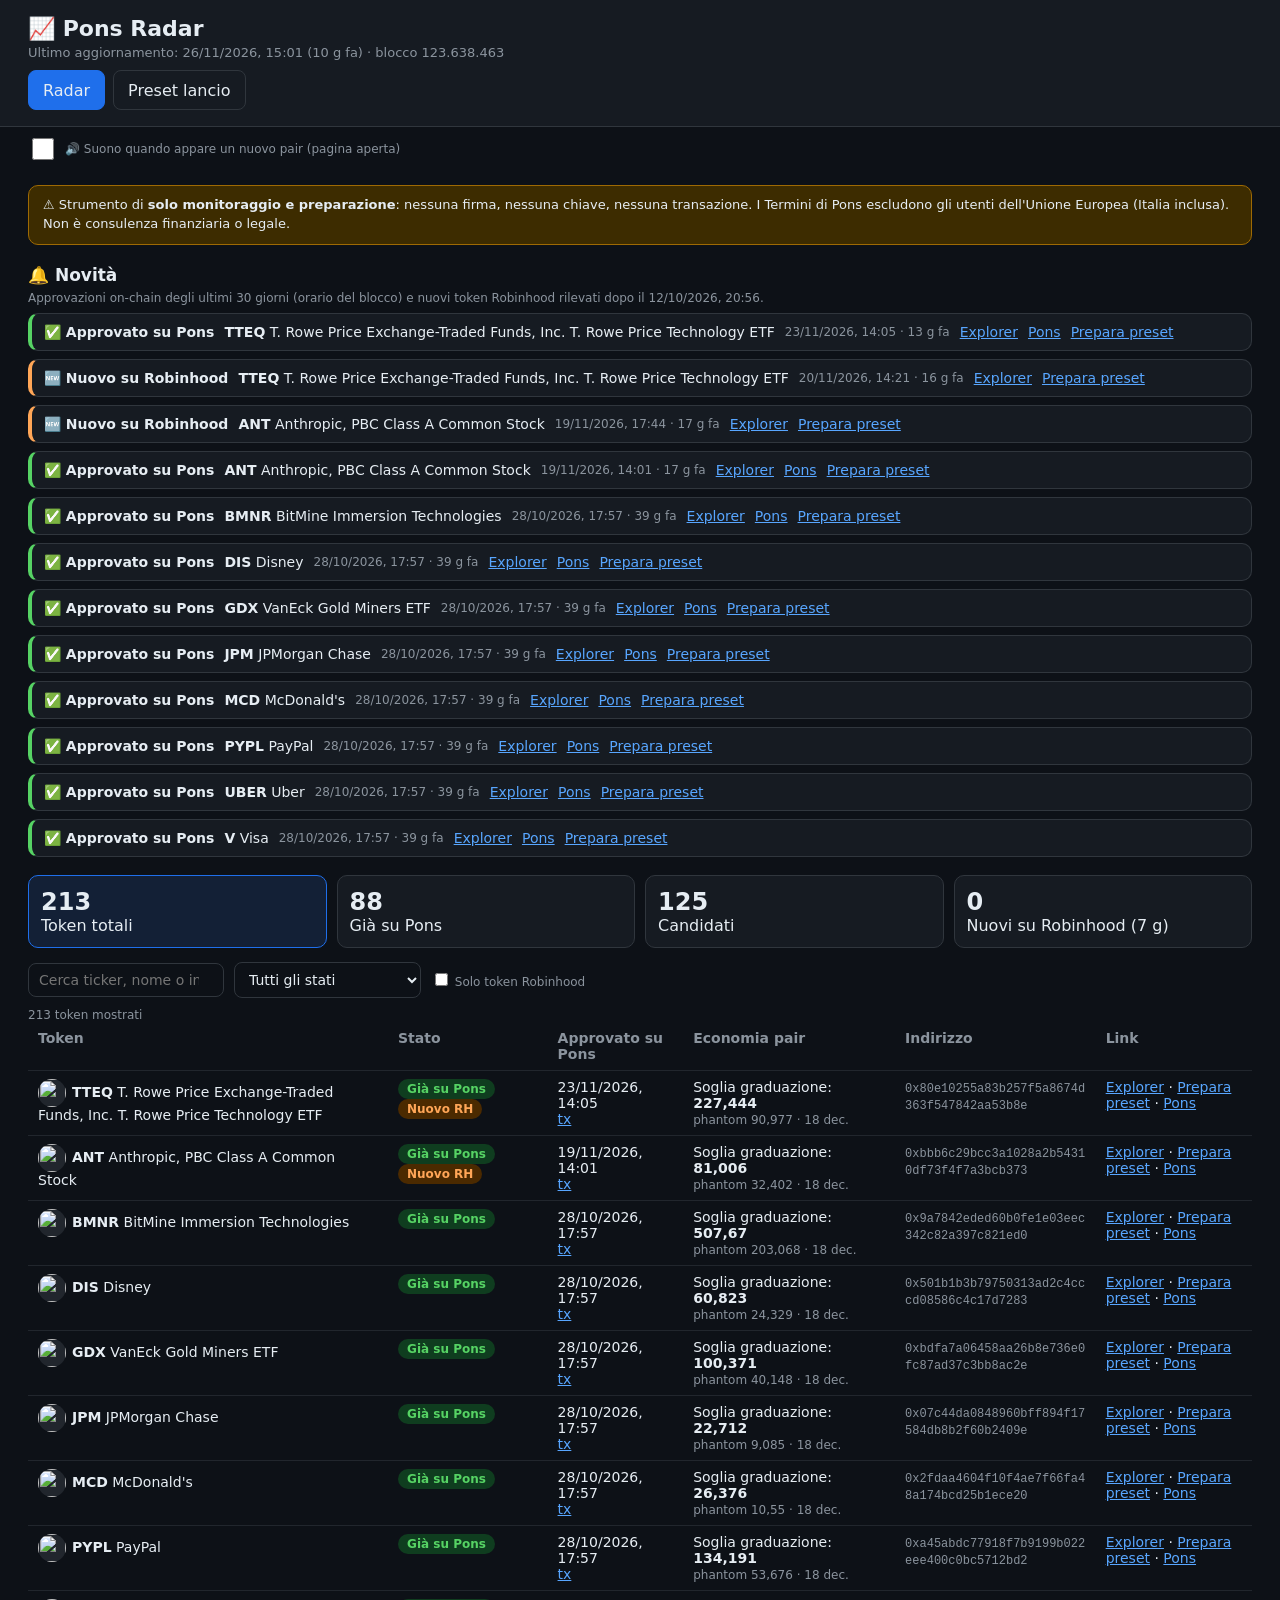
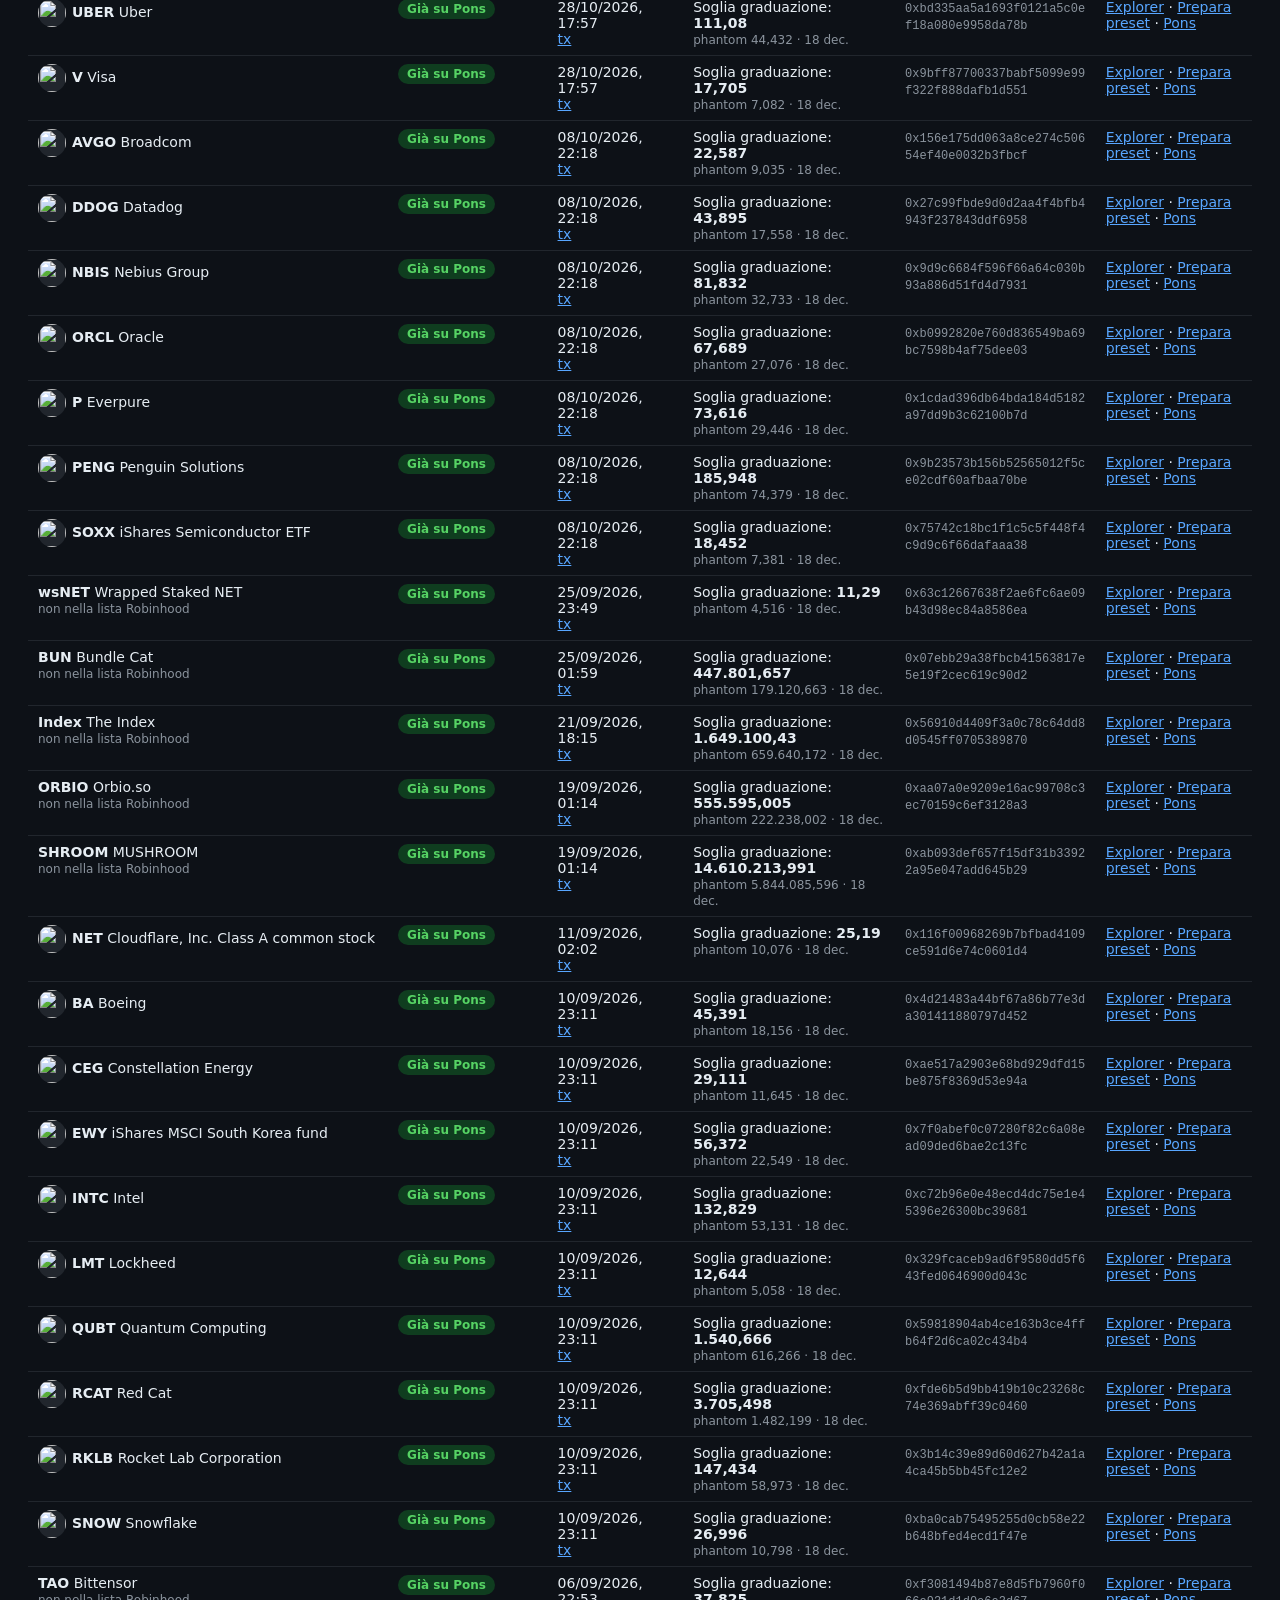
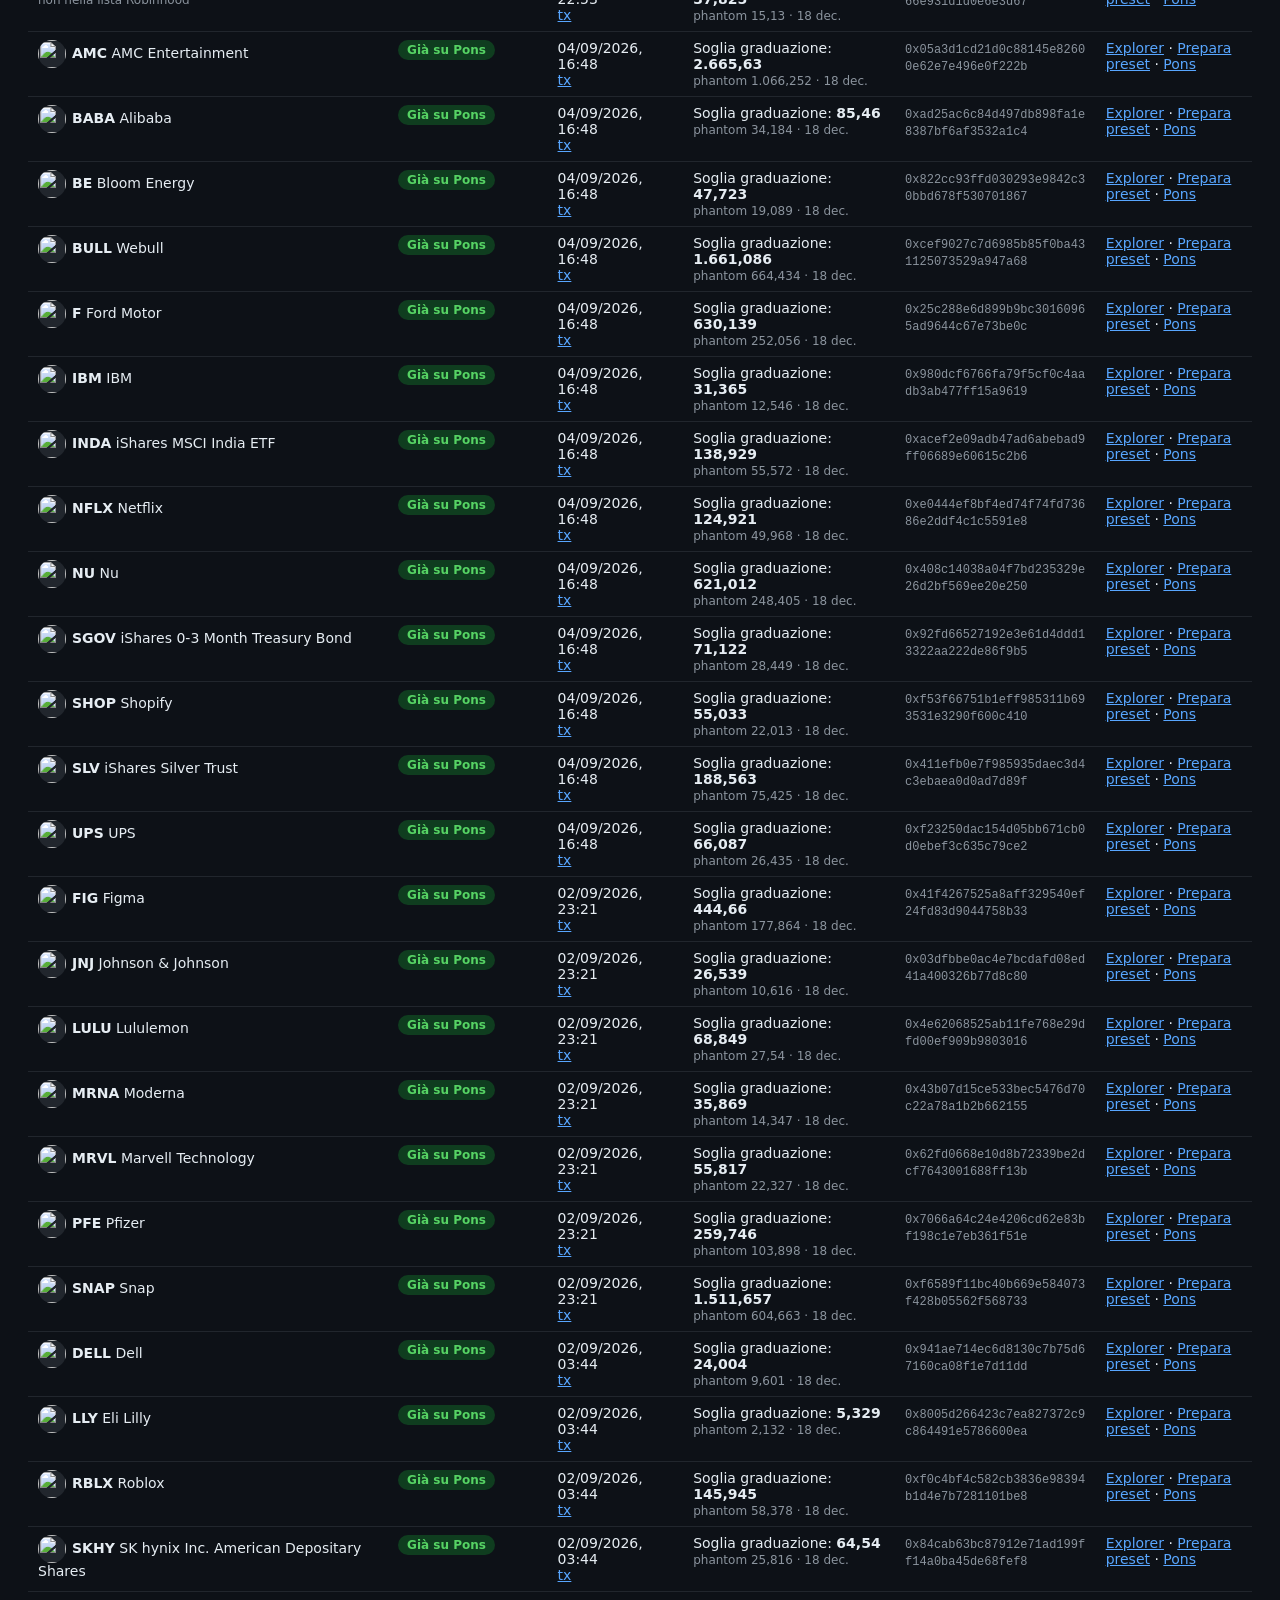
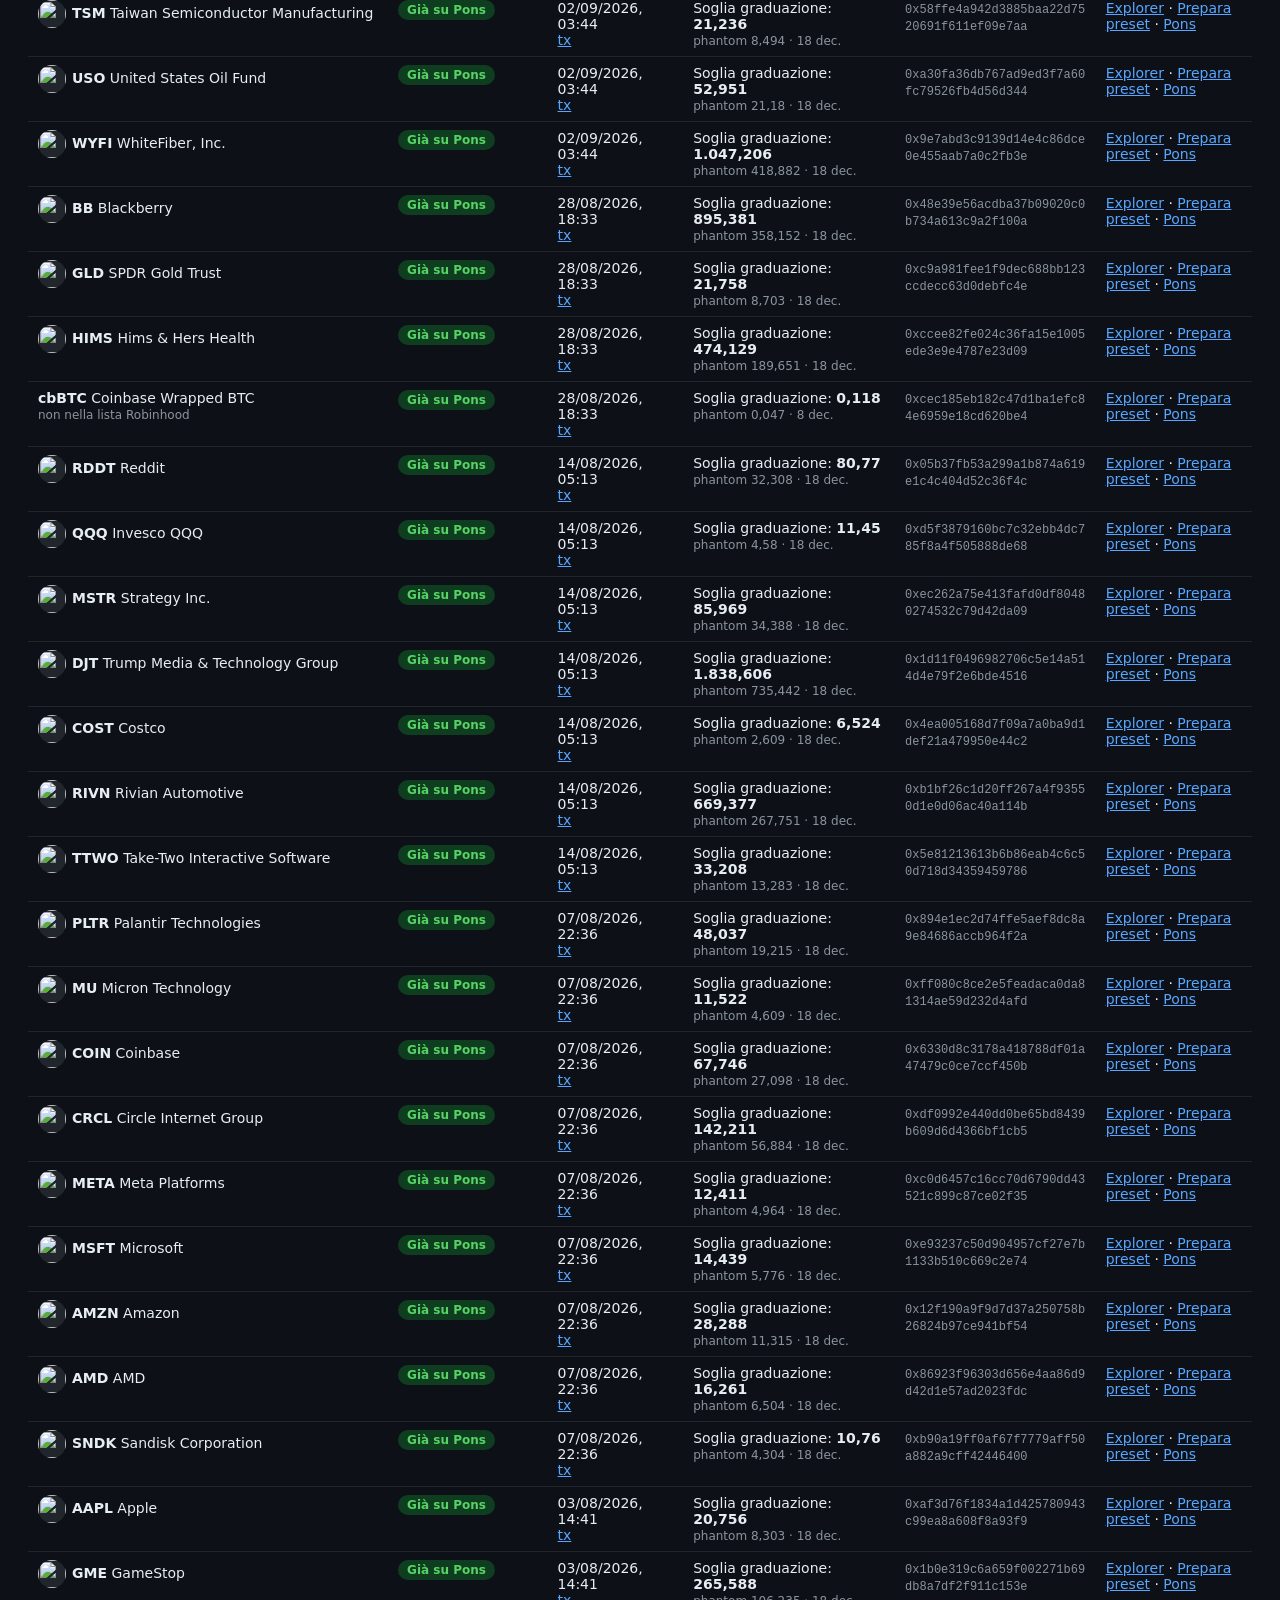
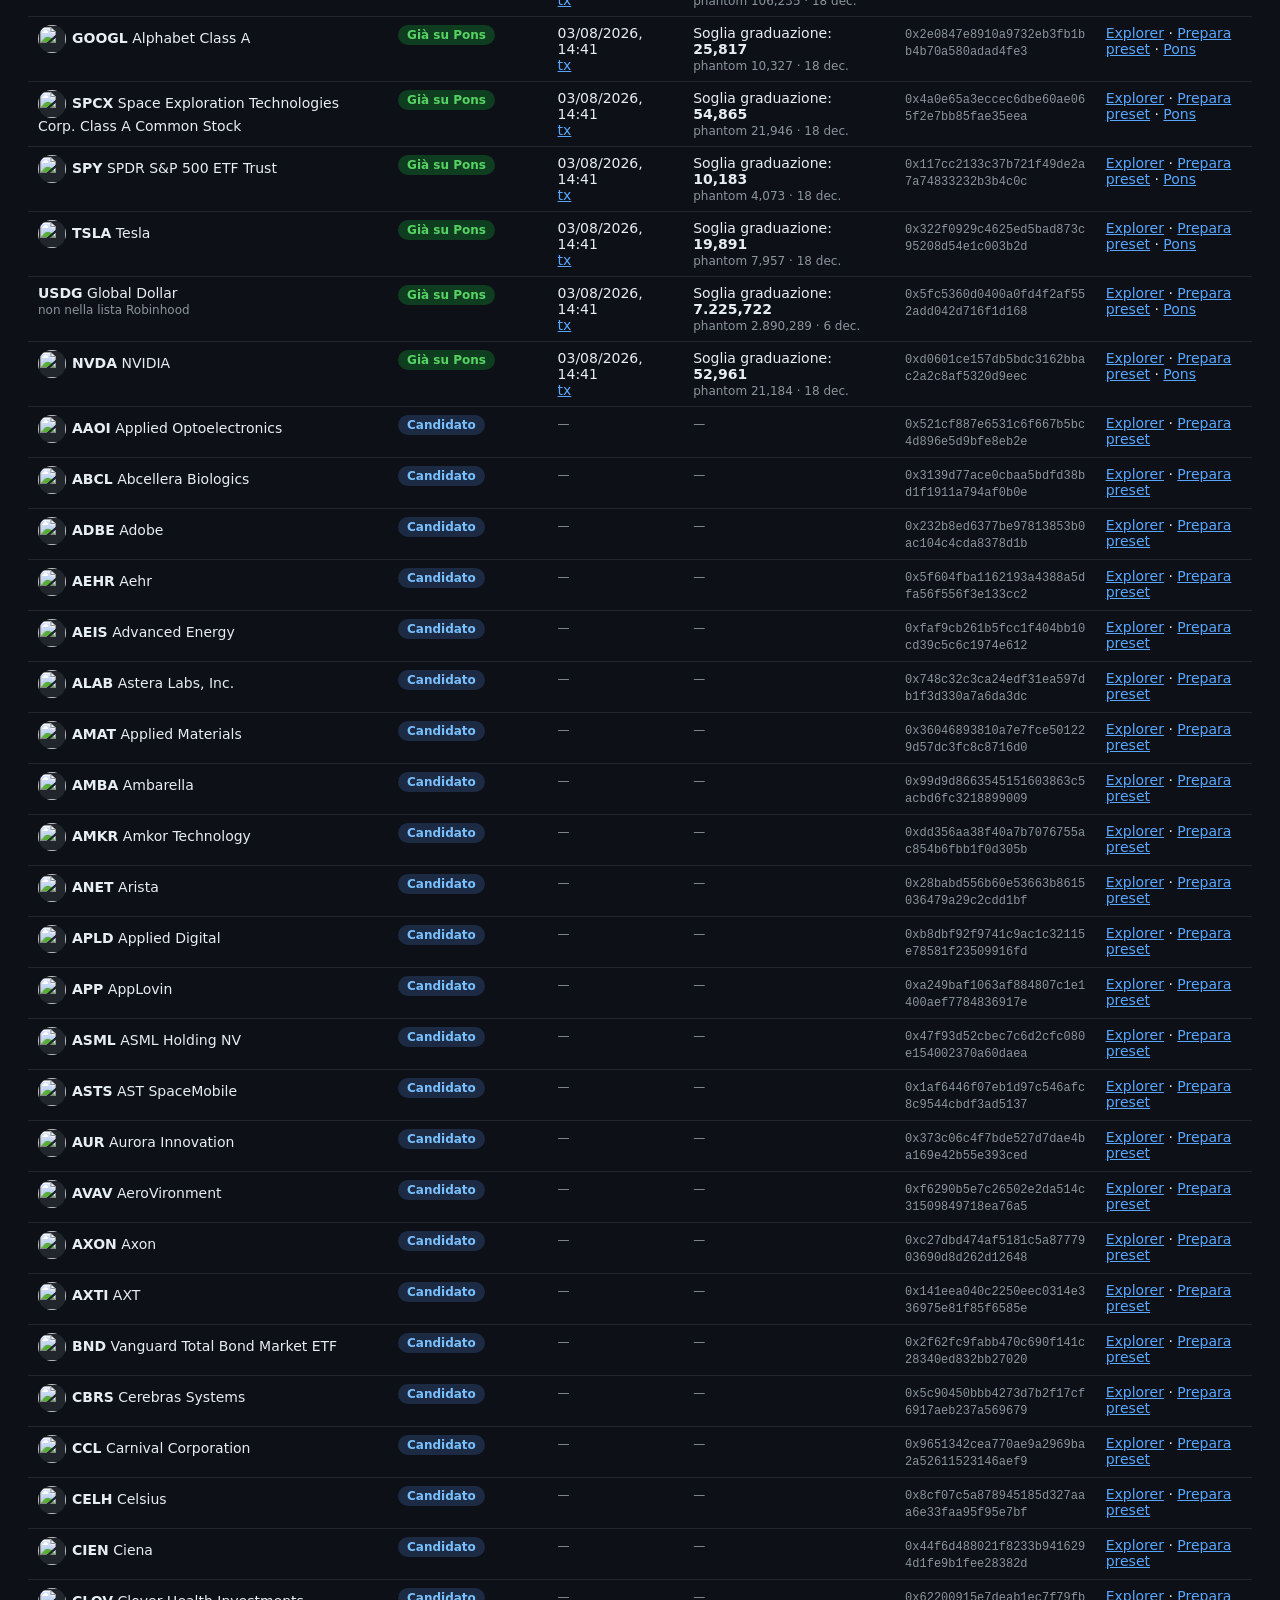
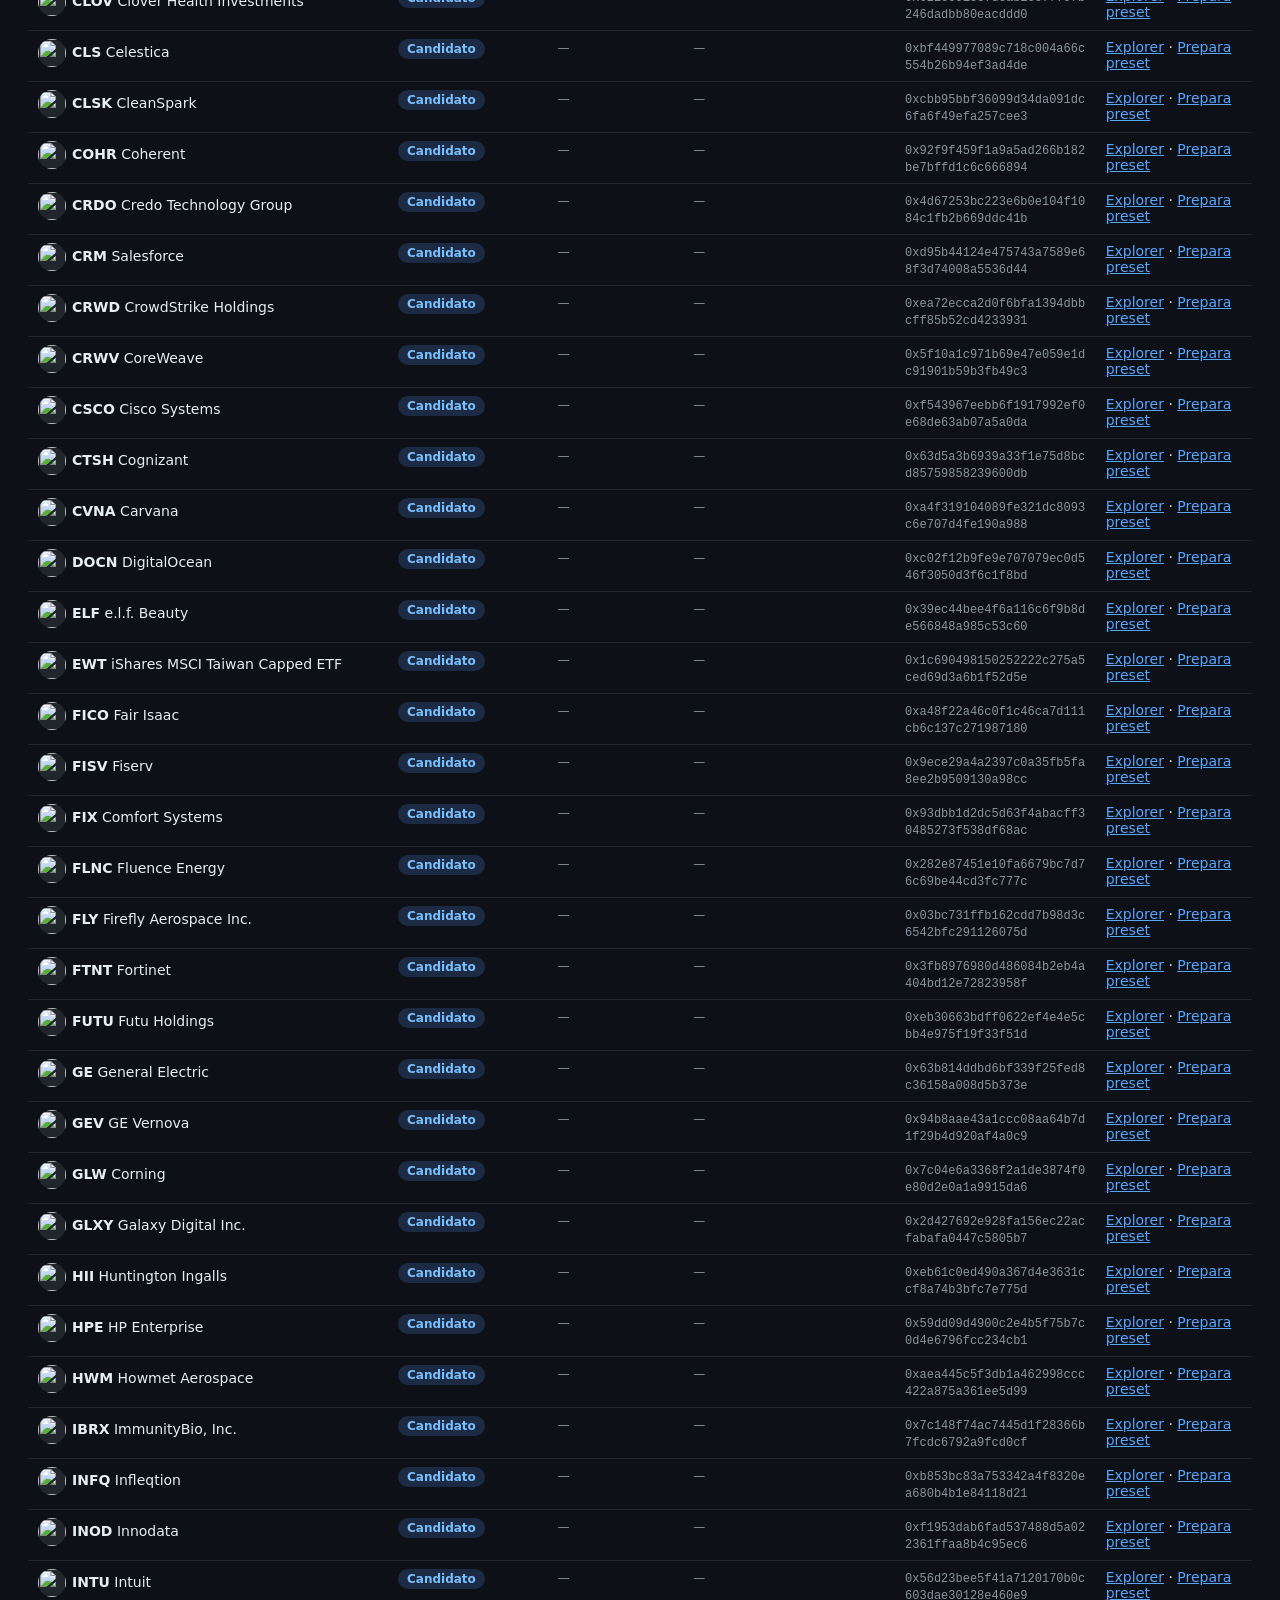
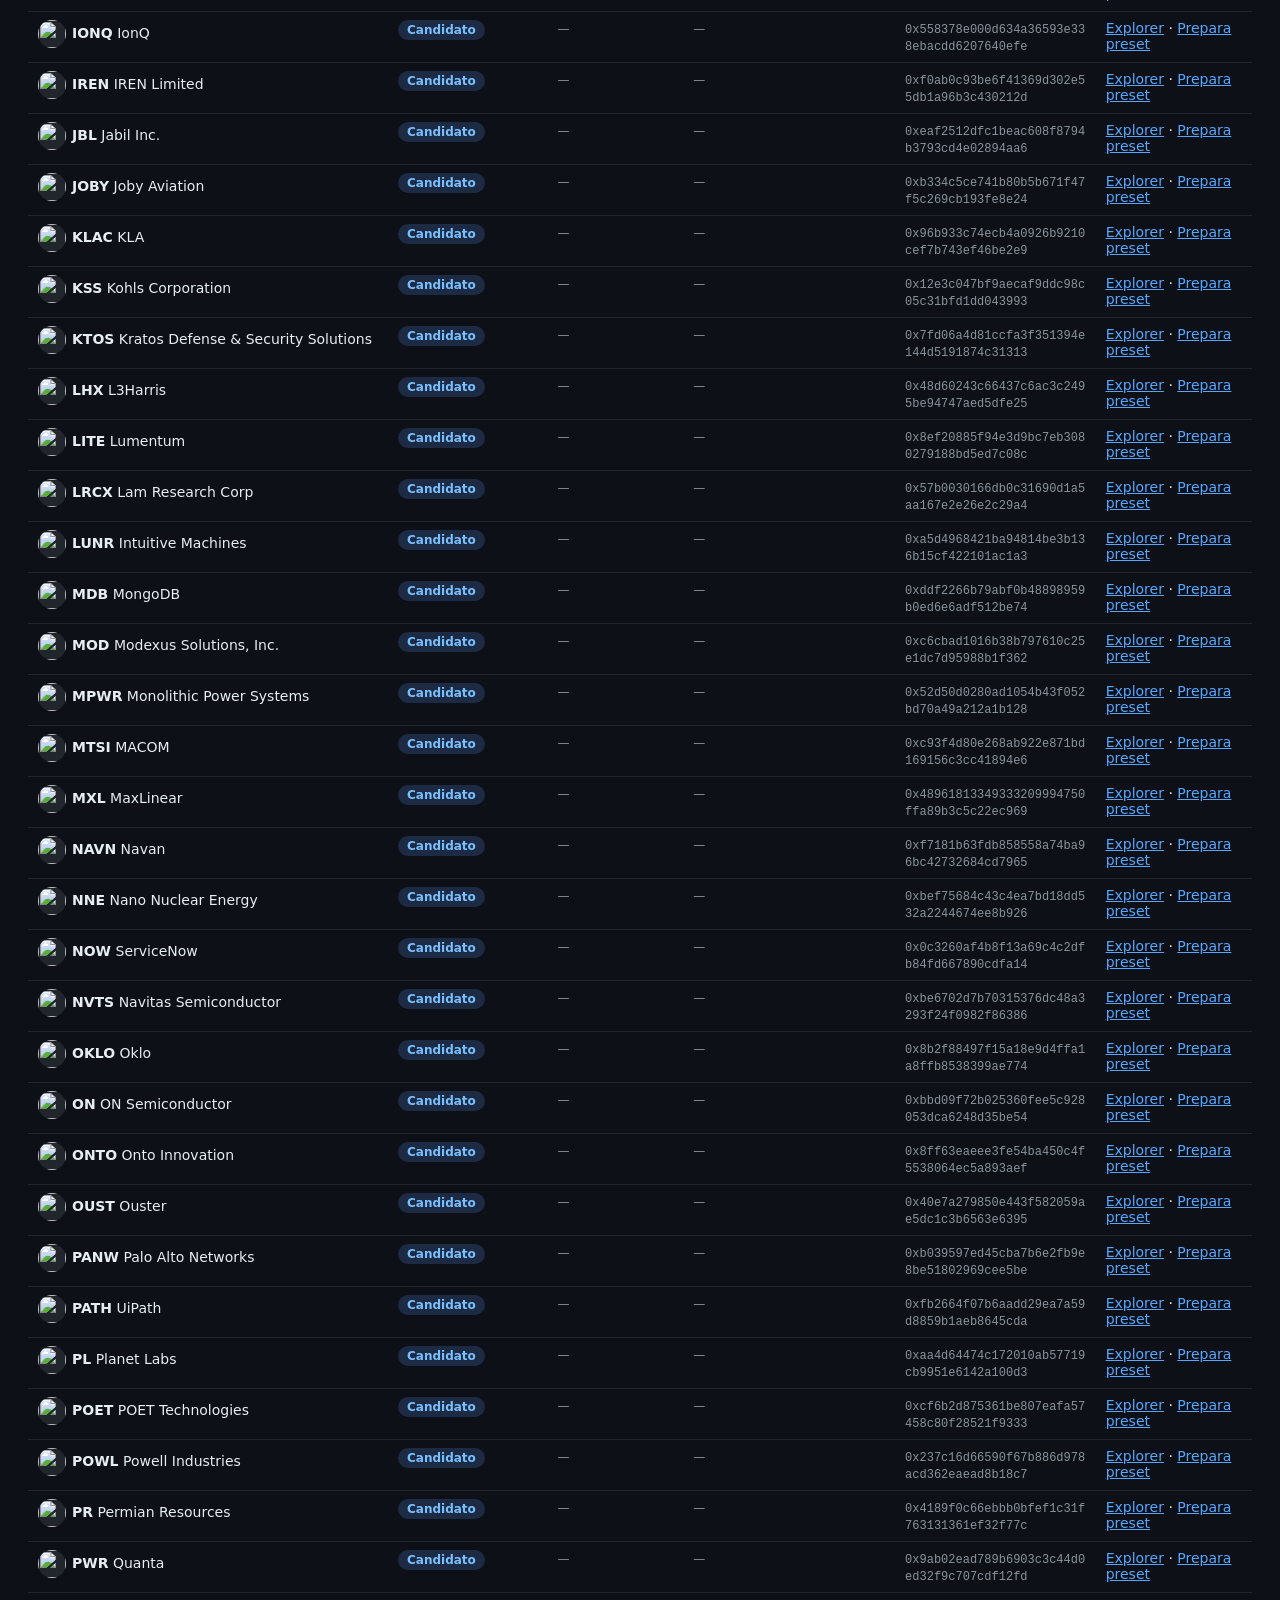
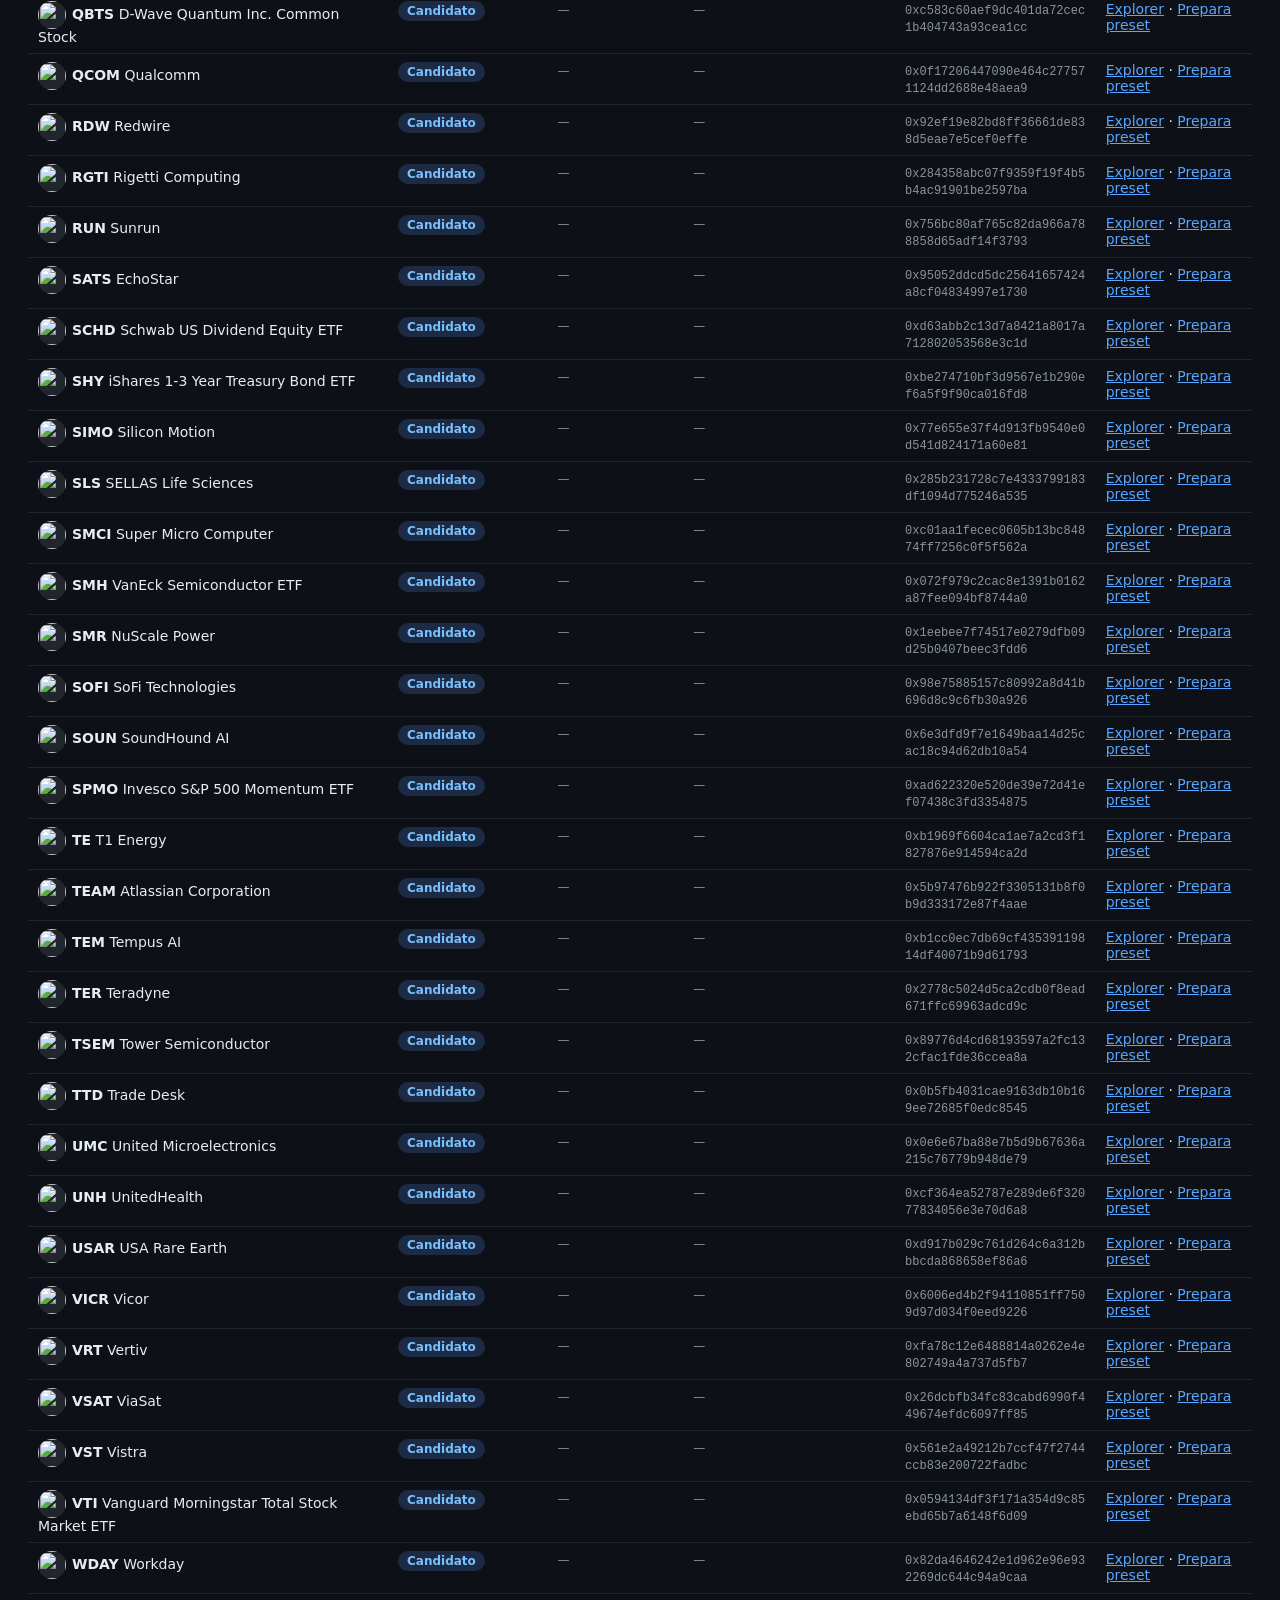
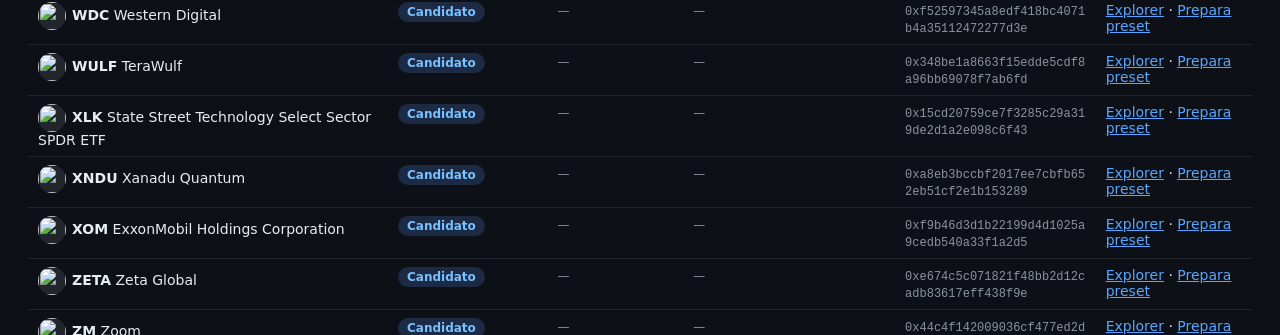
==== commit 222430f7: "Aggiornamento automatico 2026-11-26T15:01:28Z" ====
--- a/index.html
+++ b/index.html
@@ -15,7 +15,7 @@
 <footer>Il rilevamento gira ogni 5 minuti tramite GitHub Actions (gli orari di GitHub possono slittare di alcuni minuti). Per una velocità al secondo servirebbe un server sempre acceso con websocket/feed del sequencer.<br>
 Fonti: lista ufficiale Robinhood <code>api.robinhood.com/rhj/assets</code> (chain 4663), eventi <code>PairTokenApprovalUpdated</code>/<code>PairTokenEconomicsUpdated</code> della factory Pons V2 <span class="addr" id="fac"></span> e lettura <code>approvedPairTokens()</code> via RPC pubblico. Gli indirizzi sono confrontati solo con la lista Robinhood: un token con lo stesso ticker ma indirizzo diverso è segnalato come possibile imitazione.</footer>
 <script>
-const D={"data": {"novita": [{"tipo": "approvato", "ts": 1795442706, "ticker": "TTEQ", "nome": "T. Rowe Price Exchange-Traded Funds, Inc. T. Rowe Price Technology ETF", "indirizzo": "0x80e10255a83b257f5a8674d363f547842aa53b8e", "robinhood": true, "tx": "0x1c3d105931d25fce2a347db53f81972e808bc79bd007a8c5e53e38cdbde50665"}, {"tipo": "nuovo_rh", "ts": 1795184467, "ticker": "TTEQ", "nome": "T. Rowe Price Exchange-Traded Funds, Inc. T. Rowe Price Technology ETF", "indirizzo": "0x80e10255a83b257f5a8674d363f547842aa53b8e", "robinhood": true}, {"tipo": "nuovo_rh", "ts": 1795110269, "ticker": "ANT", "nome": "Anthropic, PBC Class A Common Stock", "indirizzo": "0xbbb6c29bcc3a1028a2b54310df73f4f7a3bcb373", "robinhood": true}, {"tipo": "approvato", "ts": 1795096882, "ticker": "ANT", "nome": "Anthropic, PBC Class A Common Stock", "indirizzo": "0xbbb6c29bcc3a1028a2b54310df73f4f7a3bcb373", "robinhood": true, "tx": "0x853a806e86414fe394d4fdfd27cd16bd503355f3565e5060ecc8e9c4b4cd1995"}, {"tipo": "approvato", "ts": 1793210263, "ticker": "BMNR", "nome": "BitMine Immersion Technologies", "indirizzo": "0x9a7842eded60b0fe1e03eec342c82a397c821ed0", "robinhood": true, "tx": "0x7d0bd73845bb0acd87fb9b02868874f377b2aaea1ae244f3273dd66fff19ecec"}, {"tipo": "approvato", "ts": 1793210263, "ticker": "DIS", "nome": "Disney", "indirizzo": "0x501b1b3b79750313ad2c4cccd08586c4c17d7283", "robinhood": true, "tx": "0x7d0bd73845bb0acd87fb9b02868874f377b2aaea1ae244f3273dd66fff19ecec"}, {"tipo": "approvato", "ts": 1793210263, "ticker": "GDX", "nome": "VanEck Gold Miners ETF", "indirizzo": "0xbdfa7a06458aa26b8e736e0fc87ad37c3bb8ac2e", "robinhood": true, "tx": "0x7d0bd73845bb0acd87fb9b02868874f377b2aaea1ae244f3273dd66fff19ecec"}, {"tipo": "approvato", "ts": 1793210263, "ticker": "JPM", "nome": "JPMorgan Chase", "indirizzo": "0x07c44da0848960bff894f17584db8b2f60b2409e", "robinhood": true, "tx": "0x7d0bd73845bb0acd87fb9b02868874f377b2aaea1ae244f3273dd66fff19ecec"}, {"tipo": "approvato", "ts": 1793210263, "ticker": "MCD", "nome": "McDonald's", "indirizzo": "0x2fdaa4604f10f4ae7f66fa48a174bcd25b1ece20", "robinhood": true, "tx": "0x7d0bd73845bb0acd87fb9b02868874f377b2aaea1ae244f3273dd66fff19ecec"}, {"tipo": "approvato", "ts": 1793210263, "ticker": "PYPL", "nome": "PayPal", "indirizzo": "0xa45abdc77918f7b9199b022eee400c0bc5712bd2", "robinhood": true, "tx": "0x7d0bd73845bb0acd87fb9b02868874f377b2aaea1ae244f3273dd66fff19ecec"}, {"tipo": "approvato", "ts": 1793210263, "ticker": "UBER", "nome": "Uber", "indirizzo": "0xbd335aa5a1693f0121a5c0ef18a080e9958da78b", "robinhood": true, "tx": "0x7d0bd73845bb0acd87fb9b02868874f377b2aaea1ae244f3273dd66fff19ecec"}, {"tipo": "approvato", "ts": 1793210263, "ticker": "V", "nome": "Visa", "indirizzo": "0x9bff87700337babf5099e99f322f888dafb1d551", "robinhood": true, "tx": "0x7d0bd73845bb0acd87fb9b02868874f377b2aaea1ae244f3273dd66fff19ecec"}], "baseline_ts": 1791838614, "aggiornato": 1795669339, "blocco": 123461527, "factory": "0x7ed598bcef8bd9edd8c97a195c6d13f40801ec7e", "metodo": "eth_getLogs (PairTokenApprovalUpdated + PairTokenEconomicsUpdated, blocchi da 10M) + eth_call approvedPairTokens/pairTokenEconomics", "primo_avvio": false, "conteggi": {"pons": 88, "nuovo": 0, "candidato": 125, "revocato": 0, "altro": 0, "pons_robinhood": 80, "robinhood_totale": 205}, "errori": [], "token": [{"indirizzo": "0x80e10255a83b257f5a8674d363f547842aa53b8e", "ticker": "TTEQ", "nome": "T. Rowe Price Exchange-Traded Funds, Inc. T. Rowe Price Technology ETF", "stato_rh": "active", "logo": "https://cdn.robinhood.com/ncw_assets/logos/0x80e10255a83b257f5a8674d363f547842aa53b8e.png", "isin": "US87283Q7925", "decimali": 18, "robinhood": true, "stato": "pons", "nuovo_rh": true, "approvato_ts": 1795442706, "approvato_tx": "0x1c3d105931d25fce2a347db53f81972e808bc79bd007a8c5e53e38cdbde50665", "revocato_ts": null, "economia": {"phantomQuote": "90977444933920706205", "graduationThreshold": "227443612334801765513", "decimali": 18, "soglia_graduazione": 227.443612, "phantom": 90.977445}, "eventi": 1, "visto_rh_ts": 1795184467, "explorer": "https://robinhoodchain.blockscout.com/token/0x80e10255a83b257f5a8674d363f547842aa53b8e"}, {"indirizzo": "0xbbb6c29bcc3a1028a2b54310df73f4f7a3bcb373", "ticker": "ANT", "nome": "Anthropic, PBC Class A Common Stock", "stato_rh": "active", "logo": "https://cdn.robinhood.com/ncw_assets/logos/0xbbb6c29bcc3a1028a2b54310df73f4f7a3bcb373.png", "isin": "US03703U1079", "decimali": 18, "robinhood": true, "stato": "pons", "nuovo_rh": true, "approvato_ts": 1795096882, "approvato_tx": "0x853a806e86414fe394d4fdfd27cd16bd503355f3565e5060ecc8e9c4b4cd1995", "revocato_ts": null, "economia": {"phantomQuote": "32402340807174885240", "graduationThreshold": "81005852017937213102", "decimali": 18, "soglia_graduazione": 81.005852, "phantom": 32.402341}, "eventi": 1, "visto_rh_ts": 1795110269, "explorer": "https://robinhoodchain.blockscout.com/token/0xbbb6c29bcc3a1028a2b54310df73f4f7a3bcb373"}, {"indirizzo": "0x9a7842eded60b0fe1e03eec342c82a397c821ed0", "ticker": "BMNR", "nome": "BitMine Immersion Technologies", "stato_rh": "active", "logo": "https://cdn.robinhood.com/ncw_assets/logos/0x9a7842eded60b0fe1e03eec342c82a397c821ed0.png", "isin": "US09175A2069", "decimali": 18, "robinhood": true, "stato": "pons", "approvato_ts": 1793210263, "approvato_tx": "0x7d0bd73845bb0acd87fb9b02868874f377b2aaea1ae244f3273dd66fff19ecec", "revocato_ts": null, "economia": {"phantomQuote": "203068115870751966756", "graduationThreshold": "507670289676879916891", "decimali": 18, "soglia_graduazione": 507.67029, "phantom": 203.068116}, "eventi": 1, "visto_rh_ts": 1793195979, "explorer": "https://robinhoodchain.blockscout.com/token/0x9a7842eded60b0fe1e03eec342c82a397c821ed0"}, {"indirizzo": "0x501b1b3b79750313ad2c4cccd08586c4c17d7283", "ticker": "DIS", "nome": "Disney", "stato_rh": "active", "logo": "https://cdn.robinhood.com/ncw_assets/logos/0x501b1b3b79750313ad2c4cccd08586c4c17d7283.png", "isin": "US2546871060", "decimali": 18, "robinhood": true, "stato": "pons", "approvato_ts": 1793210263, "approvato_tx": "0x7d0bd73845bb0acd87fb9b02868874f377b2aaea1ae244f3273dd66fff19ecec", "revocato_ts": null, "economia": {"phantomQuote": "24329030303030307927", "graduationThreshold": "60822575757575769819", "decimali": 18, "soglia_graduazione": 60.822576, "phantom": 24.32903}, "eventi": 1, "visto_rh_ts": 1793195979, "explorer": "https://robinhoodchain.blockscout.com/token/0x501b1b3b79750313ad2c4cccd08586c4c17d7283"}, {"indirizzo": "0xbdfa7a06458aa26b8e736e0fc87ad37c3bb8ac2e", "ticker": "GDX", "nome": "VanEck Gold Miners ETF", "stato_rh": "active", "logo": "https://cdn.robinhood.com/ncw_assets/logos/0xbdfa7a06458aa26b8e736e0fc87ad37c3bb8ac2e.png", "isin": "US92189F1066", "decimali": 18, "robinhood": true, "stato": "pons", "approvato_ts": 1793210263, "approvato_tx": "0x7d0bd73845bb0acd87fb9b02868874f377b2aaea1ae244f3273dd66fff19ecec", "revocato_ts": null, "economia": {"phantomQuote": "40148476177246850387", "graduationThreshold": "100371190443117125969", "decimali": 18, "soglia_graduazione": 100.37119, "phantom": 40.148476}, "eventi": 1, "visto_rh_ts": 1793195979, "explorer": "https://robinhoodchain.blockscout.com/token/0xbdfa7a06458aa26b8e736e0fc87ad37c3bb8ac2e"}, {"indirizzo": "0x07c44da0848960bff894f17584db8b2f60b2409e", "ticker": "JPM", "nome": "JPMorgan Chase", "stato_rh": "active", "logo": "https://cdn.robinhood.com/ncw_assets/logos/0x07c44da0848960bff894f17584db8b2f60b2409e.png", "isin": "US46625H1005", "decimali": 18, "robinhood": true, "stato": "pons", "approvato_ts": 1793210263, "approvato_tx": "0x7d0bd73845bb0acd87fb9b02868874f377b2aaea1ae244f3273dd66fff19ecec", "revocato_ts": null, "economia": {"phantomQuote": "9084958823159615983", "graduationThreshold": "22712397057899039958", "decimali": 18, "soglia_graduazione": 22.712397, "phantom": 9.084959}, "eventi": 1, "visto_rh_ts": 1793195979, "explorer": "https://robinhoodchain.blockscout.com/token/0x07c44da0848960bff894f17584db8b2f60b2409e"}, {"indirizzo": "0x2fdaa4604f10f4ae7f66fa48a174bcd25b1ece20", "ticker": "MCD", "nome": "McDonald's", "stato_rh": "active", "logo": "https://cdn.robinhood.com/ncw_assets/logos/0x2fdaa4604f10f4ae7f66fa48a174bcd25b1ece20.png", "isin": "US5801351017", "decimali": 18, "robinhood": true, "stato": "pons", "approvato_ts": 1793210263, "approvato_tx": "0x7d0bd73845bb0acd87fb9b02868874f377b2aaea1ae244f3273dd66fff19ecec", "revocato_ts": null, "economia": {"phantomQuote": "10550424530023727873", "graduationThreshold": "26376061325059319683", "decimali": 18, "soglia_graduazione": 26.376061, "phantom": 10.550425}, "eventi": 1, "visto_rh_ts": 1793195979, "explorer": "https://robinhoodchain.blockscout.com/token/0x2fdaa4604f10f4ae7f66fa48a174bcd25b1ece20"}, {"indirizzo": "0xa45abdc77918f7b9199b022eee400c0bc5712bd2", "ticker": "PYPL", "nome": "PayPal", "stato_rh": "active", "logo": "https://cdn.robinhood.com/ncw_assets/logos/0xa45abdc77918f7b9199b022eee400c0bc5712bd2.png", "isin": "US70450Y1038", "decimali": 18, "robinhood": true, "stato": "pons", "approvato_ts": 1793210263, "approvato_tx": "0x7d0bd73845bb0acd87fb9b02868874f377b2aaea1ae244f3273dd66fff19ecec", "revocato_ts": null, "economia": {"phantomQuote": "53676446937126838487", "graduationThreshold": "134191117342817096218", "decimali": 18, "soglia_graduazione": 134.191117, "phantom": 53.676447}, "eventi": 1, "visto_rh_ts": 1793195979, "explorer": "https://robinhoodchain.blockscout.com/token/0xa45abdc77918f7b9199b022eee400c0bc5712bd2"}, {"indirizzo": "0xbd335aa5a1693f0121a5c0ef18a080e9958da78b", "ticker": "UBER", "nome": "Uber", "stato_rh": "active", "logo": "https://cdn.robinhood.com/ncw_assets/logos/0xbd335aa5a1693f0121a5c0ef18a080e9958da78b.png", "isin": "US90353T1007", "decimali": 18, "robinhood": true, "stato": "pons", "approvato_ts": 1793210263, "approvato_tx": "0x7d0bd73845bb0acd87fb9b02868874f377b2aaea1ae244f3273dd66fff19ecec", "revocato_ts": null, "economia": {"phantomQuote": "44431803228285938813", "graduationThreshold": "111079508070714847033", "decimali": 18, "soglia_graduazione": 111.079508, "phantom": 44.431803}, "eventi": 1, "visto_rh_ts": 1793195979, "explorer": "https://robinhoodchain.blockscout.com/token/0xbd335aa5a1693f0121a5c0ef18a080e9958da78b"}, {"indirizzo": "0x9bff87700337babf5099e99f322f888dafb1d551", "ticker": "V", "nome": "Visa", "stato_rh": "active", "logo": "https://cdn.robinhood.com/ncw_assets/logos/0x9bff87700337babf5099e99f322f888dafb1d551.png", "isin": "US92826C8394", "decimali": 18, "robinhood": true, "stato": "pons", "approvato_ts": 1793210263, "approvato_tx": "0x7d0bd73845bb0acd87fb9b02868874f377b2aaea1ae244f3273dd66fff19ecec", "revocato_ts": null, "economia": {"phantomQuote": "7081926024568679987", "graduationThreshold": "17704815061421699968", "decimali": 18, "soglia_graduazione": 17.704815, "phantom": 7.081926}, "eventi": 1, "visto_rh_ts": 1793195979, "explorer": "https://robinhoodchain.blockscout.com/token/0x9bff87700337babf5099e99f322f888dafb1d551"}, {"indirizzo": "0x156e175dd063a8ce274c50654ef40e0032b3fbcf", "ticker": "AVGO", "nome": "Broadcom", "stato_rh": "active", "logo": "https://cdn.robinhood.com/ncw_assets/logos/0x156e175dd063a8ce274c50654ef40e0032b3fbcf.png", "isin": "US11135F1012", "decimali": 18, "robinhood": true, "stato": "pons", "approvato_ts": 1791497927, "approvato_tx": "0x247f802c02d1267c943897349a8339ae8977d4743d2957f0c8f649649342f1ef", "revocato_ts": null, "economia": {"phantomQuote": "9034927540934115220", "graduationThreshold": "22587318852335288052", "decimali": 18, "soglia_graduazione": 22.587319, "phantom": 9.034928}, "eventi": 1, "visto_rh_ts": 1791838614, "explorer": "https://robinhoodchain.blockscout.com/token/0x156e175dd063a8ce274c50654ef40e0032b3fbcf"}, {"indirizzo": "0x27c99fbde9d0d2aa4f4bfb4943f237843ddf6958", "ticker": "DDOG", "nome": "Datadog", "stato_rh": "active", "logo": "https://cdn.robinhood.com/ncw_assets/logos/0x27c99fbde9d0d2aa4f4bfb4943f237843ddf6958.png", "isin": "US23804L1035", "decimali": 18, "robinhood": true, "stato": "pons", "approvato_ts": 1791497927, "approvato_tx": "0x247f802c02d1267c943897349a8339ae8977d4743d2957f0c8f649649342f1ef", "revocato_ts": null, "economia": {"phantomQuote": "17558190168395987370", "graduationThreshold": "43895475420989968425", "decimali": 18, "soglia_graduazione": 43.895475, "phantom": 17.55819}, "eventi": 1, "visto_rh_ts": 1791838614, "explorer": "https://robinhoodchain.blockscout.com/token/0x27c99fbde9d0d2aa4f4bfb4943f237843ddf6958"}, {"indirizzo": "0x9d9c6684f596f66a64c030b93a886d51fd4d7931", "ticker": "NBIS", "nome": "Nebius Group", "stato_rh": "active", "logo": "https://cdn.robinhood.com/ncw_assets/logos/0x9d9c6684f596f66a64c030b93a886d51fd4d7931.png", "isin": "NL0009805522", "decimali": 18, "robinhood": true, "stato": "pons", "approvato_ts": 1791497927, "approvato_tx": "0x247f802c02d1267c943897349a8339ae8977d4743d2957f0c8f649649342f1ef", "revocato_ts": null, "economia": {"phantomQuote": "32732602491506231171", "graduationThreshold": "81831506228765577929", "decimali": 18, "soglia_graduazione": 81.831506, "phantom": 32.732602}, "eventi": 1, "visto_rh_ts": 1791838614, "explorer": "https://robinhoodchain.blockscout.com/token/0x9d9c6684f596f66a64c030b93a886d51fd4d7931"}, {"indirizzo": "0xb0992820e760d836549ba69bc7598b4af75dee03", "ticker": "ORCL", "nome": "Oracle", "stato_rh": "active", "logo": "https://cdn.robinhood.com/ncw_assets/logos/0xb0992820e760d836549ba69bc7598b4af75dee03.png", "isin": "US68389X1054", "decimali": 18, "robinhood": true, "stato": "pons", "approvato_ts": 1791497927, "approvato_tx": "0x247f802c02d1267c943897349a8339ae8977d4743d2957f0c8f649649342f1ef", "revocato_ts": null, "economia": {"phantomQuote": "27075755689266304769", "graduationThreshold": "67689389223165761924", "decimali": 18, "soglia_graduazione": 67.689389, "phantom": 27.075756}, "eventi": 1, "visto_rh_ts": 1791838614, "explorer": "https://robinhoodchain.blockscout.com/token/0xb0992820e760d836549ba69bc7598b4af75dee03"}, {"indirizzo": "0x1cdad396db64bda184d5182a97dd9b3c62100b7d", "ticker": "P", "nome": "Everpure", "stato_rh": "active", "logo": "https://cdn.robinhood.com/ncw_assets/logos/0x1cdad396db64bda184d5182a97dd9b3c62100b7d.png", "isin": "US74624M1027", "decimali": 18, "robinhood": true, "stato": "pons", "approvato_ts": 1791497927, "approvato_tx": "0x247f802c02d1267c943897349a8339ae8977d4743d2957f0c8f649649342f1ef", "revocato_ts": null, "economia": {"phantomQuote": "29446469833119385903", "graduationThreshold": "73616174582798464757", "decimali": 18, "soglia_graduazione": 73.616175, "phantom": 29.44647}, "eventi": 1, "visto_rh_ts": 1791838614, "explorer": "https://robinhoodchain.blockscout.com/token/0x1cdad396db64bda184d5182a97dd9b3c62100b7d"}, {"indirizzo": "0x9b23573b156b52565012f5ce02cdf60afbaa70be", "ticker": "PENG", "nome": "Penguin Solutions", "stato_rh": "active", "logo": "https://cdn.robinhood.com/ncw_assets/logos/0x9b23573b156b52565012f5ce02cdf60afbaa70be.png", "isin": "US7069151055", "decimali": 18, "robinhood": true, "stato": "pons", "approvato_ts": 1791497927, "approvato_tx": "0x247f802c02d1267c943897349a8339ae8977d4743d2957f0c8f649649342f1ef", "revocato_ts": null, "economia": {"phantomQuote": "74379068887693682803", "graduationThreshold": "185947672219234207007", "decimali": 18, "soglia_graduazione": 185.947672, "phantom": 74.379069}, "eventi": 1, "visto_rh_ts": 1791838614, "explorer": "https://robinhoodchain.blockscout.com/token/0x9b23573b156b52565012f5ce02cdf60afbaa70be"}, {"indirizzo": "0x75742c18bc1f1c5c5f448f4c9d9c6f66dafaaa38", "ticker": "SOXX", "nome": "iShares Semiconductor ETF", "stato_rh": "active", "logo": "https://cdn.robinhood.com/ncw_assets/logos/0x75742c18bc1f1c5c5f448f4c9d9c6f66dafaaa38.png", "isin": "US4642875235", "decimali": 18, "robinhood": true, "stato": "pons", "approvato_ts": 1791497927, "approvato_tx": "0x247f802c02d1267c943897349a8339ae8977d4743d2957f0c8f649649342f1ef", "revocato_ts": null, "economia": {"phantomQuote": "7380627140579709444", "graduationThreshold": "18451567851449273610", "decimali": 18, "soglia_graduazione": 18.451568, "phantom": 7.380627}, "eventi": 1, "visto_rh_ts": 1791838614, "explorer": "https://robinhoodchain.blockscout.com/token/0x75742c18bc1f1c5c5f448f4c9d9c6f66dafaaa38"}, {"indirizzo": "0x63c12667638f2ae6fc6ae09b43d98ec84a8586ea", "ticker": "wsNET", "nome": "Wrapped Staked NET", "robinhood": false, "logo": "", "stato": "pons", "approvato_ts": 1790380172, "approvato_tx": "0x557f66db1ffc46efb54f8bab4e02d7fbdd93fa5d93dca0907f3c7e35c17f4473", "revocato_ts": null, "economia": {"phantomQuote": "4516035493153025059", "graduationThreshold": "11290088732882562649", "decimali": 18, "soglia_graduazione": 11.290089, "phantom": 4.516035}, "eventi": 1, "visto_rh_ts": null, "explorer": "https://robinhoodchain.blockscout.com/token/0x63c12667638f2ae6fc6ae09b43d98ec84a8586ea"}, {"indirizzo": "0x07ebb29a38fbcb41563817e5e19f2cec619c90d2", "ticker": "BUN", "nome": "Bundle Cat", "robinhood": false, "logo": "", "stato": "pons", "approvato_ts": 1790301579, "approvato_tx": "0x542055e63455ebf14d5744233f81cbcdbff670b196c228bef3943f8ef6d2ee0d", "revocato_ts": null, "economia": {"phantomQuote": "179120662876056642348632", "graduationThreshold": "447801657190141605871580", "decimali": 18, "soglia_graduazione": 447801.65719, "phantom": 179120.662876}, "eventi": 1, "visto_rh_ts": null, "explorer": "https://robinhoodchain.blockscout.com/token/0x07ebb29a38fbcb41563817e5e19f2cec619c90d2"}, {"indirizzo": "0x56910d4409f3a0c78c64dd8d0545ff0705389870", "ticker": "Index", "nome": "The Index", "robinhood": false, "logo": "", "stato": "pons", "approvato_ts": 1790014553, "approvato_tx": "0x0669d9bbb7ee89737f44df40740946f83273f85a7477e9740be344a3c5312dbb", "revocato_ts": null, "economia": {"phantomQuote": "659640171971840030686683", "graduationThreshold": "1649100429929600076716708", "decimali": 18, "soglia_graduazione": 1649100.42993, "phantom": 659640.171972}, "eventi": 1, "visto_rh_ts": null, "explorer": "https://robinhoodchain.blockscout.com/token/0x56910d4409f3a0c78c64dd8d0545ff0705389870"}, {"indirizzo": "0xaa07a0e9209e16ac99708c3ec70159c6ef3128a3", "ticker": "ORBIO", "nome": "Orbio.so", "robinhood": false, "logo": "", "stato": "pons", "approvato_ts": 1789780456, "approvato_tx": "0xc91945e32c97a2f0e0b73e5533050116d768579859f93ada809087103e45212c", "revocato_ts": null, "economia": {"phantomQuote": "222238002012227357963707", "graduationThreshold": "555595005030568394909267", "decimali": 18, "soglia_graduazione": 555595.005031, "phantom": 222238.002012}, "eventi": 1, "visto_rh_ts": null, "explorer": "https://robinhoodchain.blockscout.com/token/0xaa07a0e9209e16ac99708c3ec70159c6ef3128a3"}, {"indirizzo": "0xab093def657f15df31b33922a95e047add645b29", "ticker": "SHROOM", "nome": "MUSHROOM", "robinhood": false, "logo": "", "stato": "pons", "approvato_ts": 1789780456, "approvato_tx": "0xc91945e32c97a2f0e0b73e5533050116d768579859f93ada809087103e45212c", "revocato_ts": null, "economia": {"phantomQuote": "5844085596335992734587703", "graduationThreshold": "14610213990839981836469259", "decimali": 18, "soglia_graduazione": 14610213.99084, "phantom": 5844085.596336}, "eventi": 1, "visto_rh_ts": null, "explorer": "https://robinhoodchain.blockscout.com/token/0xab093def657f15df31b33922a95e047add645b29"}, {"indirizzo": "0x116f00968269b7bfbad4109ce591d6e74c0601d4", "ticker": "NET", "nome": "Cloudflare, Inc. Class A common stock", "stato_rh": "active", "logo": "https://cdn.robinhood.com/ncw_assets/logos/0x116f00968269b7bfbad4109ce591d6e74c0601d4.png", "isin": "US18915M1071", "decimali": 18, "robinhood": true, "stato": "pons", "approvato_ts": 1789092161, "approvato_tx": "0x13b115722d66b0abf0a683b7df1fe65d7540669382cde59cd35b5ef51da4d25c", "revocato_ts": null, "economia": {"phantomQuote": "10075958863517517721", "graduationThreshold": "25189897158793794303", "decimali": 18, "soglia_graduazione": 25.189897, "phantom": 10.075959}, "eventi": 1, "visto_rh_ts": 1791838614, "explorer": "https://robinhoodchain.blockscout.com/token/0x116f00968269b7bfbad4109ce591d6e74c0601d4"}, {"indirizzo": "0x4d21483a44bf67a86b77e3da301411880797d452", "ticker": "BA", "nome": "Boeing", "stato_rh": "active", "logo": "https://cdn.robinhood.com/ncw_assets/logos/0x4d21483a44bf67a86b77e3da301411880797d452.png", "isin": "US0970231058", "decimali": 18, "robinhood": true, "stato": "pons", "approvato_ts": 1789081877, "approvato_tx": "0xfa063d2b17c98b222b7f32b3c4267aea16ae373c099ea99f3b3603f0cc1fc74a", "revocato_ts": null, "economia": {"phantomQuote": "18156220868144984789", "graduationThreshold": "45390552170362461974", "decimali": 18, "soglia_graduazione": 45.390552, "phantom": 18.156221}, "eventi": 1, "visto_rh_ts": 1791838614, "explorer": "https://robinhoodchain.blockscout.com/token/0x4d21483a44bf67a86b77e3da301411880797d452"}, {"indirizzo": "0xae517a2903e68bd929dfd15be875f8369d53e94a", "ticker": "CEG", "nome": "Constellation Energy", "stato_rh": "active", "logo": "https://cdn.robinhood.com/ncw_assets/logos/0xae517a2903e68bd929dfd15be875f8369d53e94a.png", "isin": "US21037T1097", "decimali": 18, "robinhood": true, "stato": "pons", "approvato_ts": 1789081877, "approvato_tx": "0xfa063d2b17c98b222b7f32b3c4267aea16ae373c099ea99f3b3603f0cc1fc74a", "revocato_ts": null, "economia": {"phantomQuote": "11644512058643227279", "graduationThreshold": "29111280146608068199", "decimali": 18, "soglia_graduazione": 29.11128, "phantom": 11.644512}, "eventi": 1, "visto_rh_ts": 1791838614, "explorer": "https://robinhoodchain.blockscout.com/token/0xae517a2903e68bd929dfd15be875f8369d53e94a"}, {"indirizzo": "0x7f0abef0c07280f82c6a08ead09ded6bae2c13fc", "ticker": "EWY", "nome": "iShares MSCI South Korea fund", "stato_rh": "active", "logo": "https://cdn.robinhood.com/ncw_assets/logos/0x7f0abef0c07280f82c6a08ead09ded6bae2c13fc.png", "isin": "US4642867729", "decimali": 18, "robinhood": true, "stato": "pons", "approvato_ts": 1789081877, "approvato_tx": "0xfa063d2b17c98b222b7f32b3c4267aea16ae373c099ea99f3b3603f0cc1fc74a", "revocato_ts": null, "economia": {"phantomQuote": "22548672179747229126", "graduationThreshold": "56371680449368072815", "decimali": 18, "soglia_graduazione": 56.37168, "phantom": 22.548672}, "eventi": 1, "visto_rh_ts": 1791838614, "explorer": "https://robinhoodchain.blockscout.com/token/0x7f0abef0c07280f82c6a08ead09ded6bae2c13fc"}, {"indirizzo": "0xc72b96e0e48ecd4dc75e1e45396e26300bc39681", "ticker": "INTC", "nome": "Intel", "stato_rh": "active", "logo": "https://cdn.robinhood.com/ncw_assets/logos/0xc72b96e0e48ecd4dc75e1e45396e26300bc39681.png", "isin": "US4581401001", "decimali": 18, "robinhood": true, "stato": "pons", "approvato_ts": 1789081877, "approvato_tx": "0xfa063d2b17c98b222b7f32b3c4267aea16ae373c099ea99f3b3603f0cc1fc74a", "revocato_ts": null, "economia": {"phantomQuote": "53131480841489153594", "graduationThreshold": "132828702103722883986", "decimali": 18, "soglia_graduazione": 132.828702, "phantom": 53.131481}, "eventi": 1, "visto_rh_ts": 1791838614, "explorer": "https://robinhoodchain.blockscout.com/token/0xc72b96e0e48ecd4dc75e1e45396e26300bc39681"}, {"indirizzo": "0x329fcaceb9ad6f9580dd5f643fed0646900d043c", "ticker": "LMT", "nome": "Lockheed", "stato_rh": "active", "logo": "https://cdn.robinhood.com/ncw_assets/logos/0x329fcaceb9ad6f9580dd5f643fed0646900d043c.png", "isin": "US5398301094", "decimali": 18, "robinhood": true, "stato": "pons", "approvato_ts": 1789081877, "approvato_tx": "0xfa063d2b17c98b222b7f32b3c4267aea16ae373c099ea99f3b3603f0cc1fc74a", "revocato_ts": null, "economia": {"phantomQuote": "5057797771211222238", "graduationThreshold": "12644494428028055596", "decimali": 18, "soglia_graduazione": 12.644494, "phantom": 5.057798}, "eventi": 1, "visto_rh_ts": 1791838614, "explorer": "https://robinhoodchain.blockscout.com/token/0x329fcaceb9ad6f9580dd5f643fed0646900d043c"}, {"indirizzo": "0x59818904ab4ce163b3ce4ffb64f2d6ca02c434b4", "ticker": "QUBT", "nome": "Quantum Computing", "stato_rh": "active", "logo": "https://cdn.robinhood.com/ncw_assets/logos/0x59818904ab4ce163b3ce4ffb64f2d6ca02c434b4.png", "isin": "US74766W1080", "decimali": 18, "robinhood": true, "stato": "pons", "approvato_ts": 1789081877, "approvato_tx": "0xfa063d2b17c98b222b7f32b3c4267aea16ae373c099ea99f3b3603f0cc1fc74a", "revocato_ts": null, "economia": {"phantomQuote": "616266268656716384105", "graduationThreshold": "1540665671641790960262", "decimali": 18, "soglia_graduazione": 1540.665672, "phantom": 616.266269}, "eventi": 1, "visto_rh_ts": 1791838614, "explorer": "https://robinhoodchain.blockscout.com/token/0x59818904ab4ce163b3ce4ffb64f2d6ca02c434b4"}, {"indirizzo": "0xfde6b5d9bb419b10c23268c74e369abff39c0460", "ticker": "RCAT", "nome": "Red Cat", "stato_rh": "active", "logo": "https://cdn.robinhood.com/ncw_assets/logos/0xfde6b5d9bb419b10c23268c74e369abff39c0460.png", "isin": "US75644T1007", "decimali": 18, "robinhood": true, "stato": "pons", "approvato_ts": 1789081877, "approvato_tx": "0xfa063d2b17c98b222b7f32b3c4267aea16ae373c099ea99f3b3603f0cc1fc74a", "revocato_ts": null, "economia": {"phantomQuote": "1482199384615384570325", "graduationThreshold": "3705498461538461425814", "decimali": 18, "soglia_graduazione": 3705.498462, "phantom": 1482.199385}, "eventi": 1, "visto_rh_ts": 1791838614, "explorer": "https://robinhoodchain.blockscout.com/token/0xfde6b5d9bb419b10c23268c74e369abff39c0460"}, {"indirizzo": "0x3b14c39e89d60d627b42a1a4ca45b5bb45fc12e2", "ticker": "RKLB", "nome": "Rocket Lab Corporation", "stato_rh": "active", "logo": "https://cdn.robinhood.com/ncw_assets/logos/0x3b14c39e89d60d627b42a1a4ca45b5bb45fc12e2.png", "isin": "US7731211089", "decimali": 18, "robinhood": true, "stato": "pons", "approvato_ts": 1789081877, "approvato_tx": "0xfa063d2b17c98b222b7f32b3c4267aea16ae373c099ea99f3b3603f0cc1fc74a", "revocato_ts": null, "economia": {"phantomQuote": "58973450316261996045", "graduationThreshold": "147433625790654990113", "decimali": 18, "soglia_graduazione": 147.433626, "phantom": 58.97345}, "eventi": 1, "visto_rh_ts": 1791838614, "explorer": "https://robinhoodchain.blockscout.com/token/0x3b14c39e89d60d627b42a1a4ca45b5bb45fc12e2"}, {"indirizzo": "0xba0cab75495255d0cb58e22b648bfed4ecd1f47e", "ticker": "SNOW", "nome": "Snowflake", "stato_rh": "active", "logo": "https://cdn.robinhood.com/ncw_assets/logos/0xba0cab75495255d0cb58e22b648bfed4ecd1f47e.png", "isin": "US8334451098", "decimali": 18, "robinhood": true, "stato": "pons", "approvato_ts": 1789081877, "approvato_tx": "0xfa063d2b17c98b222b7f32b3c4267aea16ae373c099ea99f3b3603f0cc1fc74a", "revocato_ts": null, "economia": {"phantomQuote": "10798359112306656705", "graduationThreshold": "26995897780766641763", "decimali": 18, "soglia_graduazione": 26.995898, "phantom": 10.798359}, "eventi": 1, "visto_rh_ts": 1791838614, "explorer": "https://robinhoodchain.blockscout.com/token/0xba0cab75495255d0cb58e22b648bfed4ecd1f47e"}, {"indirizzo": "0xf3081494b87e8d5fb7960f066e931d1d0e6e3d67", "ticker": "TAO", "nome": "Bittensor", "robinhood": false, "logo": "", "stato": "pons", "approvato_ts": 1788735185, "approvato_tx": "0x9c93ba824b832f2f2387fd594182b52c58945350634af4ca4729100a80595481", "revocato_ts": null, "economia": {"phantomQuote": "15130066162738638146", "graduationThreshold": "37825165406846595366", "decimali": 18, "soglia_graduazione": 37.825165, "phantom": 15.130066}, "eventi": 1, "visto_rh_ts": null, "explorer": "https://robinhoodchain.blockscout.com/token/0xf3081494b87e8d5fb7960f066e931d1d0e6e3d67"}, {"indirizzo": "0x05a3d1cd21d0c88145e82600e62e7e496e0f222b", "ticker": "AMC", "nome": "AMC Entertainment", "stato_rh": "active", "logo": "https://cdn.robinhood.com/ncw_assets/logos/0x05a3d1cd21d0c88145e82600e62e7e496e0f222b.png", "isin": "US00165C3025", "decimali": 18, "robinhood": true, "stato": "pons", "approvato_ts": 1788540522, "approvato_tx": "0xb4aaf027b105aba6268762cdb68dc7fc363b8432d344ee6900536cf36f44183f", "revocato_ts": null, "economia": {"phantomQuote": "1066251816873870777516", "graduationThreshold": "2665629542184676943792", "decimali": 18, "soglia_graduazione": 2665.629542, "phantom": 1066.251817}, "eventi": 1, "visto_rh_ts": 1791838614, "explorer": "https://robinhoodchain.blockscout.com/token/0x05a3d1cd21d0c88145e82600e62e7e496e0f222b"}, {"indirizzo": "0xad25ac6c84d497db898fa1e8387bf6af3532a1c4", "ticker": "BABA", "nome": "Alibaba", "stato_rh": "active", "logo": "https://cdn.robinhood.com/ncw_assets/logos/0xad25ac6c84d497db898fa1e8387bf6af3532a1c4.png", "isin": "US01609W1027", "decimali": 18, "robinhood": true, "stato": "pons", "approvato_ts": 1788540522, "approvato_tx": "0xb4aaf027b105aba6268762cdb68dc7fc363b8432d344ee6900536cf36f44183f", "revocato_ts": null, "economia": {"phantomQuote": "34183888578754649717", "graduationThreshold": "85459721446886624294", "decimali": 18, "soglia_graduazione": 85.459721, "phantom": 34.183889}, "eventi": 1, "visto_rh_ts": 1791838614, "explorer": "https://robinhoodchain.blockscout.com/token/0xad25ac6c84d497db898fa1e8387bf6af3532a1c4"}, {"indirizzo": "0x822cc93ffd030293e9842c30bbd678f530701867", "ticker": "BE", "nome": "Bloom Energy", "stato_rh": "active", "logo": "https://cdn.robinhood.com/ncw_assets/logos/0x822cc93ffd030293e9842c30bbd678f530701867.png", "isin": "US0937121079", "decimali": 18, "robinhood": true, "stato": "pons", "approvato_ts": 1788540522, "approvato_tx": "0xb4aaf027b105aba6268762cdb68dc7fc363b8432d344ee6900536cf36f44183f", "revocato_ts": null, "economia": {"phantomQuote": "19089002662946993427", "graduationThreshold": "47722506657367483568", "decimali": 18, "soglia_graduazione": 47.722507, "phantom": 19.089003}, "eventi": 1, "visto_rh_ts": 1791838614, "explorer": "https://robinhoodchain.blockscout.com/token/0x822cc93ffd030293e9842c30bbd678f530701867"}, {"indirizzo": "0xcef9027c7d6985b85f0ba431125073529a947a68", "ticker": "BULL", "nome": "Webull", "stato_rh": "active", "logo": "https://cdn.robinhood.com/ncw_assets/logos/0xcef9027c7d6985b85f0ba431125073529a947a68.png", "isin": "KYG9572D1034", "decimali": 18, "robinhood": true, "stato": "pons", "approvato_ts": 1788540522, "approvato_tx": "0xb4aaf027b105aba6268762cdb68dc7fc363b8432d344ee6900536cf36f44183f", "revocato_ts": null, "economia": {"phantomQuote": "664434206896551966720", "graduationThreshold": "1661085517241379916801", "decimali": 18, "soglia_graduazione": 1661.085517, "phantom": 664.434207}, "eventi": 1, "visto_rh_ts": 1791838614, "explorer": "https://robinhoodchain.blockscout.com/token/0xcef9027c7d6985b85f0ba431125073529a947a68"}, {"indirizzo": "0x25c288e6d899b9bc30160965ad9644c67e73be0c", "ticker": "F", "nome": "Ford Motor", "stato_rh": "active", "logo": "https://cdn.robinhood.com/ncw_assets/logos/0x25c288e6d899b9bc30160965ad9644c67e73be0c.png", "isin": "US3453708600", "decimali": 18, "robinhood": true, "stato": "pons", "approvato_ts": 1788540522, "approvato_tx": "0xb4aaf027b105aba6268762cdb68dc7fc363b8432d344ee6900536cf36f44183f", "revocato_ts": null, "economia": {"phantomQuote": "252055570173852992399", "graduationThreshold": "630138925434632480999", "decimali": 18, "soglia_graduazione": 630.138925, "phantom": 252.05557}, "eventi": 1, "visto_rh_ts": 1791838614, "explorer": "https://robinhoodchain.blockscout.com/token/0x25c288e6d899b9bc30160965ad9644c67e73be0c"}, {"indirizzo": "0x980dcf6766fa79f5cf0c4aadb3ab477ff15a9619", "ticker": "IBM", "nome": "IBM", "stato_rh": "active", "logo": "https://cdn.robinhood.com/ncw_assets/logos/0x980dcf6766fa79f5cf0c4aadb3ab477ff15a9619.png", "isin": "US4592001014", "decimali": 18, "robinhood": true, "stato": "pons", "approvato_ts": 1788540522, "approvato_tx": "0xb4aaf027b105aba6268762cdb68dc7fc363b8432d344ee6900536cf36f44183f", "revocato_ts": null, "economia": {"phantomQuote": "12545934800566204012", "graduationThreshold": "31364837001415510031", "decimali": 18, "soglia_graduazione": 31.364837, "phantom": 12.545935}, "eventi": 1, "visto_rh_ts": 1791838614, "explorer": "https://robinhoodchain.blockscout.com/token/0x980dcf6766fa79f5cf0c4aadb3ab477ff15a9619"}, {"indirizzo": "0xacef2e09adb47ad6abebad9ff06689e60615c2b6", "ticker": "INDA", "nome": "iShares MSCI India ETF", "stato_rh": "active", "logo": "https://cdn.robinhood.com/ncw_assets/logos/0xacef2e09adb47ad6abebad9ff06689e60615c2b6.png", "isin": "US46429B5984", "decimali": 18, "robinhood": true, "stato": "pons", "approvato_ts": 1788540522, "approvato_tx": "0xb4aaf027b105aba6268762cdb68dc7fc363b8432d344ee6900536cf36f44183f", "revocato_ts": null, "economia": {"phantomQuote": "55571790040376858229", "graduationThreshold": "138929475100942145574", "decimali": 18, "soglia_graduazione": 138.929475, "phantom": 55.57179}, "eventi": 1, "visto_rh_ts": 1791838614, "explorer": "https://robinhoodchain.blockscout.com/token/0xacef2e09adb47ad6abebad9ff06689e60615c2b6"}, {"indirizzo": "0xe0444ef8bf4ed74f74fd73686e2ddf4c1c5591e8", "ticker": "NFLX", "nome": "Netflix", "stato_rh": "active", "logo": "https://cdn.robinhood.com/ncw_assets/logos/0xe0444ef8bf4ed74f74fd73686e2ddf4c1c5591e8.png", "isin": "US64110L1061", "decimali": 18, "robinhood": true, "stato": "pons", "approvato_ts": 1788540522, "approvato_tx": "0xb4aaf027b105aba6268762cdb68dc7fc363b8432d344ee6900536cf36f44183f", "revocato_ts": null, "economia": {"phantomQuote": "49968427949787614790", "graduationThreshold": "124921069874469036976", "decimali": 18, "soglia_graduazione": 124.92107, "phantom": 49.968428}, "eventi": 1, "visto_rh_ts": 1791838614, "explorer": "https://robinhoodchain.blockscout.com/token/0xe0444ef8bf4ed74f74fd73686e2ddf4c1c5591e8"}, {"indirizzo": "0x408c14038a04f7bd235329e26d2bf569ee20e250", "ticker": "NU", "nome": "Nu", "stato_rh": "active", "logo": "https://cdn.robinhood.com/ncw_assets/logos/0x408c14038a04f7bd235329e26d2bf569ee20e250.png", "isin": "KYG6683N1034", "decimali": 18, "robinhood": true, "stato": "pons", "approvato_ts": 1788540522, "approvato_tx": "0xb4aaf027b105aba6268762cdb68dc7fc363b8432d344ee6900536cf36f44183f", "revocato_ts": null, "economia": {"phantomQuote": "248404764769582482410", "graduationThreshold": "621011911923956206026", "decimali": 18, "soglia_graduazione": 621.011912, "phantom": 248.404765}, "eventi": 1, "visto_rh_ts": 1791838614, "explorer": "https://robinhoodchain.blockscout.com/token/0x408c14038a04f7bd235329e26d2bf569ee20e250"}, {"indirizzo": "0x92fd66527192e3e61d4ddd13322aa222de86f9b5", "ticker": "SGOV", "nome": "iShares 0-3 Month Treasury Bond", "stato_rh": "active", "logo": "https://cdn.robinhood.com/ncw_assets/logos/0x92fd66527192e3e61d4ddd13322aa222de86f9b5.png", "isin": "US46436E7186", "decimali": 18, "robinhood": true, "stato": "pons", "approvato_ts": 1788540522, "approvato_tx": "0xb4aaf027b105aba6268762cdb68dc7fc363b8432d344ee6900536cf36f44183f", "revocato_ts": null, "economia": {"phantomQuote": "28448864394744314133", "graduationThreshold": "71122160986860785332", "decimali": 18, "soglia_graduazione": 71.122161, "phantom": 28.448864}, "eventi": 1, "visto_rh_ts": 1791838614, "explorer": "https://robinhoodchain.blockscout.com/token/0x92fd66527192e3e61d4ddd13322aa222de86f9b5"}, {"indirizzo": "0xf53f66751b1eff985311b693531e3290f600c410", "ticker": "SHOP", "nome": "Shopify", "stato_rh": "active", "logo": "https://cdn.robinhood.com/ncw_assets/logos/0xf53f66751b1eff985311b693531e3290f600c410.png", "isin": "CA82509L1076", "decimali": 18, "robinhood": true, "stato": "pons", "approvato_ts": 1788540522, "approvato_tx": "0xb4aaf027b105aba6268762cdb68dc7fc363b8432d344ee6900536cf36f44183f", "revocato_ts": null, "economia": {"phantomQuote": "22013063333404420846", "graduationThreshold": "55032658333511052116", "decimali": 18, "soglia_graduazione": 55.032658, "phantom": 22.013063}, "eventi": 1, "visto_rh_ts": 1791838614, "explorer": "https://robinhoodchain.blockscout.com/token/0xf53f66751b1eff985311b693531e3290f600c410"}, {"indirizzo": "0x411efb0e7f985935daec3d4c3ebaea0d0ad7d89f", "ticker": "SLV", "nome": "iShares Silver Trust", "stato_rh": "active", "logo": "https://cdn.robinhood.com/ncw_assets/logos/0x411efb0e7f985935daec3d4c3ebaea0d0ad7d89f.png", "isin": "US46428Q1094", "decimali": 18, "robinhood": true, "stato": "pons", "approvato_ts": 1788540522, "approvato_tx": "0xb4aaf027b105aba6268762cdb68dc7fc363b8432d344ee6900536cf36f44183f", "revocato_ts": null, "economia": {"phantomQuote": "75425073068893533114", "graduationThreshold": "188562682672233832787", "decimali": 18, "soglia_graduazione": 188.562683, "phantom": 75.425073}, "eventi": 1, "visto_rh_ts": 1791838614, "explorer": "https://robinhoodchain.blockscout.com/token/0x411efb0e7f985935daec3d4c3ebaea0d0ad7d89f"}, {"indirizzo": "0xf23250dac154d05bb671cb0d0ebef3c635c79ce2", "ticker": "UPS", "nome": "UPS", "stato_rh": "active", "logo": "https://cdn.robinhood.com/ncw_assets/logos/0xf23250dac154d05bb671cb0d0ebef3c635c79ce2.png", "isin": "US9113121068", "decimali": 18, "robinhood": true, "stato": "pons", "approvato_ts": 1788540522, "approvato_tx": "0xb4aaf027b105aba6268762cdb68dc7fc363b8432d344ee6900536cf36f44183f", "revocato_ts": null, "economia": {"phantomQuote": "26434611698834065522", "graduationThreshold": "66086529247085163807", "decimali": 18, "soglia_graduazione": 66.086529, "phantom": 26.434612}, "eventi": 1, "visto_rh_ts": 1791838614, "explorer": "https://robinhoodchain.blockscout.com/token/0xf23250dac154d05bb671cb0d0ebef3c635c79ce2"}, {"indirizzo": "0x41f4267525a8aff329540ef24fd83d9044758b33", "ticker": "FIG", "nome": "Figma", "stato_rh": "active", "logo": "https://cdn.robinhood.com/ncw_assets/logos/0x41f4267525a8aff329540ef24fd83d9044758b33.png", "isin": "US3168411052", "decimali": 18, "robinhood": true, "stato": "pons", "approvato_ts": 1788391311, "approvato_tx": "0x234ed5b31ad1159f7f324b956e6c21fb88ee3bd5a87c31a3bf995eec93356d70", "revocato_ts": null, "economia": {"phantomQuote": "177863926153846160992", "graduationThreshold": "444659815384615402482", "decimali": 18, "soglia_graduazione": 444.659815, "phantom": 177.863926}, "eventi": 1, "visto_rh_ts": 1791838614, "explorer": "https://robinhoodchain.blockscout.com/token/0x41f4267525a8aff329540ef24fd83d9044758b33"}, {"indirizzo": "0x03dfbbe0ac4e7bcdafd08ed41a400326b77d8c80", "ticker": "JNJ", "nome": "Johnson & Johnson", "stato_rh": "active", "logo": "https://cdn.robinhood.com/ncw_assets/logos/0x03dfbbe0ac4e7bcdafd08ed41a400326b77d8c80.png", "isin": "US4781601046", "decimali": 18, "robinhood": true, "stato": "pons", "approvato_ts": 1788391311, "approvato_tx": "0x234ed5b31ad1159f7f324b956e6c21fb88ee3bd5a87c31a3bf995eec93356d70", "revocato_ts": null, "economia": {"phantomQuote": "10615686065525004015", "graduationThreshold": "26539215163812510038", "decimali": 18, "soglia_graduazione": 26.539215, "phantom": 10.615686}, "eventi": 1, "visto_rh_ts": 1791838614, "explorer": "https://robinhoodchain.blockscout.com/token/0x03dfbbe0ac4e7bcdafd08ed41a400326b77d8c80"}, {"indirizzo": "0x4e62068525ab11fe768e29dfd00ef909b9803016", "ticker": "LULU", "nome": "Lululemon", "stato_rh": "active", "logo": "https://cdn.robinhood.com/ncw_assets/logos/0x4e62068525ab11fe768e29dfd00ef909b9803016.png", "isin": "US5500211090", "decimali": 18, "robinhood": true, "stato": "pons", "approvato_ts": 1788391311, "approvato_tx": "0x234ed5b31ad1159f7f324b956e6c21fb88ee3bd5a87c31a3bf995eec93356d70", "revocato_ts": null, "economia": {"phantomQuote": "27539674130538353166", "graduationThreshold": "68849185326345882916", "decimali": 18, "soglia_graduazione": 68.849185, "phantom": 27.539674}, "eventi": 1, "visto_rh_ts": 1791838614, "explorer": "https://robinhoodchain.blockscout.com/token/0x4e62068525ab11fe768e29dfd00ef909b9803016"}, {"indirizzo": "0x43b07d15ce533bec5476d70c22a78a1b2b662155", "ticker": "MRNA", "nome": "Moderna", "stato_rh": "active", "logo": "https://cdn.robinhood.com/ncw_assets/logos/0x43b07d15ce533bec5476d70c22a78a1b2b662155.png", "isin": "US60770K1079", "decimali": 18, "robinhood": true, "stato": "pons", "approvato_ts": 1788391311, "approvato_tx": "0x234ed5b31ad1159f7f324b956e6c21fb88ee3bd5a87c31a3bf995eec93356d70", "revocato_ts": null, "economia": {"phantomQuote": "14347446533799751122", "graduationThreshold": "35868616334499377806", "decimali": 18, "soglia_graduazione": 35.868616, "phantom": 14.347447}, "eventi": 1, "visto_rh_ts": 1791838614, "explorer": "https://robinhoodchain.blockscout.com/token/0x43b07d15ce533bec5476d70c22a78a1b2b662155"}, {"indirizzo": "0x62fd0668e10d8b72339be2dcf7643001688ff13b", "ticker": "MRVL", "nome": "Marvell Technology", "stato_rh": "active", "logo": "https://cdn.robinhood.com/ncw_assets/logos/0x62fd0668e10d8b72339be2dcf7643001688ff13b.png", "isin": "US5738741041", "decimali": 18, "robinhood": true, "stato": "pons", "approvato_ts": 1788391311, "approvato_tx": "0x234ed5b31ad1159f7f324b956e6c21fb88ee3bd5a87c31a3bf995eec93356d70", "revocato_ts": null, "economia": {"phantomQuote": "22326989458734932849", "graduationThreshold": "55817473646837332123", "decimali": 18, "soglia_graduazione": 55.817474, "phantom": 22.326989}, "eventi": 1, "visto_rh_ts": 1791838614, "explorer": "https://robinhoodchain.blockscout.com/token/0x62fd0668e10d8b72339be2dcf7643001688ff13b"}, {"indirizzo": "0x7066a64c24e4206cd62e83bf198c1e7eb361f51e", "ticker": "PFE", "nome": "Pfizer", "stato_rh": "active", "logo": "https://cdn.robinhood.com/ncw_assets/logos/0x7066a64c24e4206cd62e83bf198c1e7eb361f51e.png", "isin": "US7170811035", "decimali": 18, "robinhood": true, "stato": "pons", "approvato_ts": 1788391311, "approvato_tx": "0x234ed5b31ad1159f7f324b956e6c21fb88ee3bd5a87c31a3bf995eec93356d70", "revocato_ts": null, "economia": {"phantomQuote": "103898260819580489249", "graduationThreshold": "259745652048951223123", "decimali": 18, "soglia_graduazione": 259.745652, "phantom": 103.898261}, "eventi": 1, "visto_rh_ts": 1791838614, "explorer": "https://robinhoodchain.blockscout.com/token/0x7066a64c24e4206cd62e83bf198c1e7eb361f51e"}, {"indirizzo": "0xf6589f11bc40b669e584073f428b05562f568733", "ticker": "SNAP", "nome": "Snap", "stato_rh": "active", "logo": "https://cdn.robinhood.com/ncw_assets/logos/0xf6589f11bc40b669e584073f428b05562f568733.png", "isin": "US83304A1060", "decimali": 18, "robinhood": true, "stato": "pons", "approvato_ts": 1788391311, "approvato_tx": "0x234ed5b31ad1159f7f324b956e6c21fb88ee3bd5a87c31a3bf995eec93356d70", "revocato_ts": null, "economia": {"phantomQuote": "604662928870292984716", "graduationThreshold": "1511657322175732461791", "decimali": 18, "soglia_graduazione": 1511.657322, "phantom": 604.662929}, "eventi": 1, "visto_rh_ts": 1791838614, "explorer": "https://robinhoodchain.blockscout.com/token/0xf6589f11bc40b669e584073f428b05562f568733"}, {"indirizzo": "0x941ae714ec6d8130c7b75d67160ca08f1e7d11dd", "ticker": "DELL", "nome": "Dell", "stato_rh": "active", "logo": "https://cdn.robinhood.com/ncw_assets/logos/0x941ae714ec6d8130c7b75d67160ca08f1e7d11dd.png", "isin": "US24703L2025", "decimali": 18, "robinhood": true, "stato": "pons", "approvato_ts": 1788320690, "approvato_tx": "0x79aa5962b34a6ef2933642e5b3f15728a4e178ad3af5f10aee8547b0bdd8b1ed", "revocato_ts": null, "economia": {"phantomQuote": "9601436119656017812", "graduationThreshold": "24003590299140044530", "decimali": 18, "soglia_graduazione": 24.00359, "phantom": 9.601436}, "eventi": 1, "visto_rh_ts": 1791838614, "explorer": "https://robinhoodchain.blockscout.com/token/0x941ae714ec6d8130c7b75d67160ca08f1e7d11dd"}, {"indirizzo": "0x8005d266423c7ea827372c9c864491e5786600ea", "ticker": "LLY", "nome": "Eli Lilly", "stato_rh": "active", "logo": "https://cdn.robinhood.com/ncw_assets/logos/0x8005d266423c7ea827372c9c864491e5786600ea.png", "isin": "US5324571083", "decimali": 18, "robinhood": true, "stato": "pons", "approvato_ts": 1788320690, "approvato_tx": "0x79aa5962b34a6ef2933642e5b3f15728a4e178ad3af5f10aee8547b0bdd8b1ed", "revocato_ts": null, "economia": {"phantomQuote": "2131778723471221202", "graduationThreshold": "5329446808678053005", "decimali": 18, "soglia_graduazione": 5.329447, "phantom": 2.131779}, "eventi": 1, "visto_rh_ts": 1791838614, "explorer": "https://robinhoodchain.blockscout.com/token/0x8005d266423c7ea827372c9c864491e5786600ea"}, {"indirizzo": "0xf0c4bf4c582cb3836e98394b1d4e7b7281101be8", "ticker": "RBLX", "nome": "Roblox", "stato_rh": "active", "logo": "https://cdn.robinhood.com/ncw_assets/logos/0xf0c4bf4c582cb3836e98394b1d4e7b7281101be8.png", "isin": "US7710491033", "decimali": 18, "robinhood": true, "stato": "pons", "approvato_ts": 1788320690, "approvato_tx": "0x79aa5962b34a6ef2933642e5b3f15728a4e178ad3af5f10aee8547b0bdd8b1ed", "revocato_ts": null, "economia": {"phantomQuote": "58377879216319941165", "graduationThreshold": "145944698040799852912", "decimali": 18, "soglia_graduazione": 145.944698, "phantom": 58.377879}, "eventi": 1, "visto_rh_ts": 1791838614, "explorer": "https://robinhoodchain.blockscout.com/token/0xf0c4bf4c582cb3836e98394b1d4e7b7281101be8"}, {"indirizzo": "0x84cab63bc87912e71ad199ff14a0ba45de68fef8", "ticker": "SKHY", "nome": "SK hynix Inc. American Depositary Shares", "stato_rh": "active", "logo": "https://cdn.robinhood.com/ncw_assets/logos/0x84cab63bc87912e71ad199ff14a0ba45de68fef8.png", "isin": "US78392B2060", "decimali": 18, "robinhood": true, "stato": "pons", "approvato_ts": 1788320690, "approvato_tx": "0x79aa5962b34a6ef2933642e5b3f15728a4e178ad3af5f10aee8547b0bdd8b1ed", "revocato_ts": null, "economia": {"phantomQuote": "25816117653772650808", "graduationThreshold": "64540294134431627021", "decimali": 18, "soglia_graduazione": 64.540294, "phantom": 25.816118}, "eventi": 1, "visto_rh_ts": 1791838614, "explorer": "https://robinhoodchain.blockscout.com/token/0x84cab63bc87912e71ad199ff14a0ba45de68fef8"}, {"indirizzo": "0x58ffe4a942d3885baa22d7520691f611ef09e7aa", "ticker": "TSM", "nome": "Taiwan Semiconductor Manufacturing", "stato_rh": "active", "logo": "https://cdn.robinhood.com/ncw_assets/logos/0x58ffe4a942d3885baa22d7520691f611ef09e7aa.png", "isin": "US8740391003", "decimali": 18, "robinhood": true, "stato": "pons", "approvato_ts": 1788320690, "approvato_tx": "0x79aa5962b34a6ef2933642e5b3f15728a4e178ad3af5f10aee8547b0bdd8b1ed", "revocato_ts": null, "economia": {"phantomQuote": "8494456382801309509", "graduationThreshold": "21236140957003273773", "decimali": 18, "soglia_graduazione": 21.236141, "phantom": 8.494456}, "eventi": 1, "visto_rh_ts": 1791838614, "explorer": "https://robinhoodchain.blockscout.com/token/0x58ffe4a942d3885baa22d7520691f611ef09e7aa"}, {"indirizzo": "0xa30fa36db767ad9ed3f7a60fc79526fb4d56d344", "ticker": "USO", "nome": "United States Oil Fund", "stato_rh": "active", "logo": "https://cdn.robinhood.com/ncw_assets/logos/0xa30fa36db767ad9ed3f7a60fc79526fb4d56d344.png", "isin": "US91232N2071", "decimali": 18, "robinhood": true, "stato": "pons", "approvato_ts": 1788320690, "approvato_tx": "0x79aa5962b34a6ef2933642e5b3f15728a4e178ad3af5f10aee8547b0bdd8b1ed", "revocato_ts": null, "economia": {"phantomQuote": "21180483658214861138", "graduationThreshold": "52951209145537152847", "decimali": 18, "soglia_graduazione": 52.951209, "phantom": 21.180484}, "eventi": 1, "visto_rh_ts": 1791838614, "explorer": "https://robinhoodchain.blockscout.com/token/0xa30fa36db767ad9ed3f7a60fc79526fb4d56d344"}, {"indirizzo": "0x9e7abd3c9139d14e4c86dce0e455aab7a0c2fb3e", "ticker": "WYFI", "nome": "WhiteFiber, Inc.", "stato_rh": "active", "logo": "https://cdn.robinhood.com/ncw_assets/logos/0x9e7abd3c9139d14e4c86dce0e455aab7a0c2fb3e.png", "isin": "KYG961151035", "decimali": 18, "robinhood": true, "stato": "pons", "approvato_ts": 1788320690, "approvato_tx": "0x79aa5962b34a6ef2933642e5b3f15728a4e178ad3af5f10aee8547b0bdd8b1ed", "revocato_ts": null, "economia": {"phantomQuote": "418882434782608787360", "graduationThreshold": "1047206086956521968400", "decimali": 18, "soglia_graduazione": 1047.206087, "phantom": 418.882435}, "eventi": 1, "visto_rh_ts": 1791838614, "explorer": "https://robinhoodchain.blockscout.com/token/0x9e7abd3c9139d14e4c86dce0e455aab7a0c2fb3e"}, {"indirizzo": "0x48e39e56acdba37b09020c0b734a613c9a2f100a", "ticker": "BB", "nome": "Blackberry", "stato_rh": "active", "logo": "https://cdn.robinhood.com/ncw_assets/logos/0x48e39e56acdba37b09020c0b734a613c9a2f100a.png", "isin": "CA09228F1036", "decimali": 18, "robinhood": true, "stato": "pons", "approvato_ts": 1787941998, "approvato_tx": "0xb47474435c6db05b3422bf46e68af63e70024599e197733f33f6c6ce74094f7e", "revocato_ts": null, "economia": {"phantomQuote": "358152267657992538897", "graduationThreshold": "895380669144981347243", "decimali": 18, "soglia_graduazione": 895.380669, "phantom": 358.152268}, "eventi": 1, "visto_rh_ts": 1791838614, "explorer": "https://robinhoodchain.blockscout.com/token/0x48e39e56acdba37b09020c0b734a613c9a2f100a"}, {"indirizzo": "0xc9a981fee1f9dec688bb123ccdecc63d0debfc4e", "ticker": "GLD", "nome": "SPDR Gold Trust", "stato_rh": "active", "logo": "https://cdn.robinhood.com/ncw_assets/logos/0xc9a981fee1f9dec688bb123ccdecc63d0debfc4e.png", "isin": "US78463V1070", "decimali": 18, "robinhood": true, "stato": "pons", "approvato_ts": 1787941998, "approvato_tx": "0xb47474435c6db05b3422bf46e68af63e70024599e197733f33f6c6ce74094f7e", "revocato_ts": null, "economia": {"phantomQuote": "8703046785795156581", "graduationThreshold": "21757616964487891454", "decimali": 18, "soglia_graduazione": 21.757617, "phantom": 8.703047}, "eventi": 1, "visto_rh_ts": 1791838614, "explorer": "https://robinhoodchain.blockscout.com/token/0xc9a981fee1f9dec688bb123ccdecc63d0debfc4e"}, {"indirizzo": "0xccee82fe024c36fa15e1005ede3e9e4787e23d09", "ticker": "HIMS", "nome": "Hims & Hers Health", "stato_rh": "active", "logo": "https://cdn.robinhood.com/ncw_assets/logos/0xccee82fe024c36fa15e1005ede3e9e4787e23d09.png", "isin": "US4330001060", "decimali": 18, "robinhood": true, "stato": "pons", "approvato_ts": 1787941998, "approvato_tx": "0xb47474435c6db05b3422bf46e68af63e70024599e197733f33f6c6ce74094f7e", "revocato_ts": null, "economia": {"phantomQuote": "189651496062992133064", "graduationThreshold": "474128740157480332661", "decimali": 18, "soglia_graduazione": 474.12874, "phantom": 189.651496}, "eventi": 1, "visto_rh_ts": 1791838614, "explorer": "https://robinhoodchain.blockscout.com/token/0xccee82fe024c36fa15e1005ede3e9e4787e23d09"}, {"indirizzo": "0xcec185eb182c47d1ba1efc84e6959e18cd620be4", "ticker": "cbBTC", "nome": "Coinbase Wrapped BTC", "robinhood": false, "logo": "", "stato": "pons", "approvato_ts": 1787941998, "approvato_tx": "0xb47474435c6db05b3422bf46e68af63e70024599e197733f33f6c6ce74094f7e", "revocato_ts": null, "economia": {"phantomQuote": "4718282", "graduationThreshold": "11795705", "decimali": 8, "soglia_graduazione": 0.117957, "phantom": 0.047183}, "eventi": 1, "visto_rh_ts": null, "explorer": "https://robinhoodchain.blockscout.com/token/0xcec185eb182c47d1ba1efc84e6959e18cd620be4"}, {"indirizzo": "0x05b37fb53a299a1b874a619e1c4c404d52c36f4c", "ticker": "RDDT", "nome": "Reddit", "stato_rh": "active", "logo": "https://cdn.robinhood.com/ncw_assets/logos/0x05b37fb53a299a1b874a619e1c4c404d52c36f4c.png", "isin": "US75734B1008", "decimali": 18, "robinhood": true, "stato": "pons", "approvato_ts": 1786684426, "approvato_tx": "0x606b48f737d12930dbe33946f165bd3ba815dbd787a82061adcbead4dcb6ba9c", "revocato_ts": null, "economia": {"phantomQuote": "32308169014084515007", "graduationThreshold": "80770422535211287517", "decimali": 18, "soglia_graduazione": 80.770423, "phantom": 32.308169}, "eventi": 1, "visto_rh_ts": 1791838614, "explorer": "https://robinhoodchain.blockscout.com/token/0x05b37fb53a299a1b874a619e1c4c404d52c36f4c"}, {"indirizzo": "0xd5f3879160bc7c32ebb4dc785f8a4f505888de68", "ticker": "QQQ", "nome": "Invesco QQQ", "stato_rh": "active", "logo": "https://cdn.robinhood.com/ncw_assets/logos/0xd5f3879160bc7c32ebb4dc785f8a4f505888de68.png", "isin": "US46090E1038", "decimali": 18, "robinhood": true, "stato": "pons", "approvato_ts": 1786684419, "approvato_tx": "0x5498fae526dfd0f25ca1e198d2cdc16b05e09dcec77773b61a92d7ad24ad21f6", "revocato_ts": null, "economia": {"phantomQuote": "4579994093768043256", "graduationThreshold": "11449985234420108141", "decimali": 18, "soglia_graduazione": 11.449985, "phantom": 4.579994}, "eventi": 1, "visto_rh_ts": 1791838614, "explorer": "https://robinhoodchain.blockscout.com/token/0xd5f3879160bc7c32ebb4dc785f8a4f505888de68"}, {"indirizzo": "0xec262a75e413fafd0df80480274532c79d42da09", "ticker": "MSTR", "nome": "Strategy Inc.", "stato_rh": "active", "logo": "https://cdn.robinhood.com/ncw_assets/logos/0xec262a75e413fafd0df80480274532c79d42da09.png", "isin": "US5949724083", "decimali": 18, "robinhood": true, "stato": "pons", "approvato_ts": 1786684413, "approvato_tx": "0xfba14165175adf99191db962ecd9a78247722f178b46658d1fc23c38d4b4a697", "revocato_ts": null, "economia": {"phantomQuote": "34387731112433076381", "graduationThreshold": "85969327781082690954", "decimali": 18, "soglia_graduazione": 85.969328, "phantom": 34.387731}, "eventi": 1, "visto_rh_ts": 1791838614, "explorer": "https://robinhoodchain.blockscout.com/token/0xec262a75e413fafd0df80480274532c79d42da09"}, {"indirizzo": "0x1d11f0496982706c5e14a514d4e79f2e6bde4516", "ticker": "DJT", "nome": "Trump Media & Technology Group", "stato_rh": "active", "logo": "https://cdn.robinhood.com/ncw_assets/logos/0x1d11f0496982706c5e14a514d4e79f2e6bde4516.png", "isin": "US25400Q1058", "decimali": 18, "robinhood": true, "stato": "pons", "approvato_ts": 1786684407, "approvato_tx": "0x1db259977f1d9d117a8c2d9f94210373f95ec5d174ed96fdefaf305096a36d4d", "revocato_ts": null, "economia": {"phantomQuote": "735442442748091645085", "graduationThreshold": "1838606106870229112714", "decimali": 18, "soglia_graduazione": 1838.606107, "phantom": 735.442443}, "eventi": 1, "visto_rh_ts": 1791838614, "explorer": "https://robinhoodchain.blockscout.com/token/0x1d11f0496982706c5e14a514d4e79f2e6bde4516"}, {"indirizzo": "0x4ea005168d7f09a7a0ba9d1def21a479950e44c2", "ticker": "COST", "nome": "Costco", "stato_rh": "active", "logo": "https://cdn.robinhood.com/ncw_assets/logos/0x4ea005168d7f09a7a0ba9d1def21a479950e44c2.png", "isin": "US22160K1051", "decimali": 18, "robinhood": true, "stato": "pons", "approvato_ts": 1786684399, "approvato_tx": "0x731ee4f30e6160c5e42f13978c235bfd1dd12bef69f101a5d93d221d8ae25e8b", "revocato_ts": null, "economia": {"phantomQuote": "2609402797863172400", "graduationThreshold": "6523506994657931001", "decimali": 18, "soglia_graduazione": 6.523507, "phantom": 2.609403}, "eventi": 1, "visto_rh_ts": 1791838614, "explorer": "https://robinhoodchain.blockscout.com/token/0x4ea005168d7f09a7a0ba9d1def21a479950e44c2"}, {"indirizzo": "0xb1bf26c1d20ff267a4f93550d1e0d06ac40a114b", "ticker": "RIVN", "nome": "Rivian Automotive", "stato_rh": "active", "logo": "https://cdn.robinhood.com/ncw_assets/logos/0xb1bf26c1d20ff267a4f93550d1e0d06ac40a114b.png", "isin": "US76954A1034", "decimali": 18, "robinhood": true, "stato": "pons", "approvato_ts": 1786684391, "approvato_tx": "0x48c7d8ff50af3ee0a7454cb0c091f2ed3c66dc71e46a8a6f08e54f8d9fe1d37e", "revocato_ts": 1786689004, "economia": {"phantomQuote": "267750729524674158899", "graduationThreshold": "669376823811685397248", "decimali": 18, "soglia_graduazione": 669.376824, "phantom": 267.75073}, "eventi": 3, "visto_rh_ts": 1791838614, "explorer": "https://robinhoodchain.blockscout.com/token/0xb1bf26c1d20ff267a4f93550d1e0d06ac40a114b"}, {"indirizzo": "0x5e81213613b6b86eab4c6c50d718d34359459786", "ticker": "TTWO", "nome": "Take-Two Interactive Software", "stato_rh": "active", "logo": "https://cdn.robinhood.com/ncw_assets/logos/0x5e81213613b6b86eab4c6c50d718d34359459786.png", "isin": "US8740541094", "decimali": 18, "robinhood": true, "stato": "pons", "approvato_ts": 1786684384, "approvato_tx": "0x806a8fae3ef447405c7d8677806a9b567d604a02fe070c5b456564362b75ba98", "revocato_ts": null, "economia": {"phantomQuote": "13283096076822855085", "graduationThreshold": "33207740192057137713", "decimali": 18, "soglia_graduazione": 33.20774, "phantom": 13.283096}, "eventi": 1, "visto_rh_ts": 1791838614, "explorer": "https://robinhoodchain.blockscout.com/token/0x5e81213613b6b86eab4c6c50d718d34359459786"}, {"indirizzo": "0x894e1ec2d74ffe5aef8dc8a9e84686accb964f2a", "ticker": "PLTR", "nome": "Palantir Technologies", "stato_rh": "active", "logo": "https://cdn.robinhood.com/ncw_assets/logos/0x894e1ec2d74ffe5aef8dc8a9e84686accb964f2a.png", "isin": "US69608A1088", "decimali": 18, "robinhood": true, "stato": "pons", "approvato_ts": 1786142189, "approvato_tx": "0xadfe52220ca1562d5f7ce14364ac78593e685bc772865b3a50aeecebb13c74f5", "revocato_ts": null, "economia": {"phantomQuote": "19214790586358199277", "graduationThreshold": "48036976465895498192", "decimali": 18, "soglia_graduazione": 48.036976, "phantom": 19.214791}, "eventi": 1, "visto_rh_ts": 1791838614, "explorer": "https://robinhoodchain.blockscout.com/token/0x894e1ec2d74ffe5aef8dc8a9e84686accb964f2a"}, {"indirizzo": "0xff080c8ce2e5feadaca0da81314ae59d232d4afd", "ticker": "MU", "nome": "Micron Technology", "stato_rh": "active", "logo": "https://cdn.robinhood.com/ncw_assets/logos/0xff080c8ce2e5feadaca0da81314ae59d232d4afd.png", "isin": "US5951121038", "decimali": 18, "robinhood": true, "stato": "pons", "approvato_ts": 1786142187, "approvato_tx": "0x054c9cb030ed331872bd6a842ff43ac803e5c2cbac022d100b635c464dca1158", "revocato_ts": null, "economia": {"phantomQuote": "4608952952157682177", "graduationThreshold": "11522382380394205444", "decimali": 18, "soglia_graduazione": 11.522382, "phantom": 4.608953}, "eventi": 1, "visto_rh_ts": 1791838614, "explorer": "https://robinhoodchain.blockscout.com/token/0xff080c8ce2e5feadaca0da81314ae59d232d4afd"}, {"indirizzo": "0x6330d8c3178a418788df01a47479c0ce7ccf450b", "ticker": "COIN", "nome": "Coinbase", "stato_rh": "active", "logo": "https://cdn.robinhood.com/ncw_assets/logos/0x6330d8c3178a418788df01a47479c0ce7ccf450b.png", "isin": "US19260Q1076", "decimali": 18, "robinhood": true, "stato": "pons", "approvato_ts": 1786142186, "approvato_tx": "0xa8b992016997aec5bcebcfd3b0350fb2d7828962ed95380514a6e3bf0c48364e", "revocato_ts": null, "economia": {"phantomQuote": "27098303571930838918", "graduationThreshold": "67745758929827097295", "decimali": 18, "soglia_graduazione": 67.745759, "phantom": 27.098304}, "eventi": 1, "visto_rh_ts": 1791838614, "explorer": "https://robinhoodchain.blockscout.com/token/0x6330d8c3178a418788df01a47479c0ce7ccf450b"}, {"indirizzo": "0xdf0992e440dd0be65bd8439b609d6d4366bf1cb5", "ticker": "CRCL", "nome": "Circle Internet Group", "stato_rh": "active", "logo": "https://cdn.robinhood.com/ncw_assets/logos/0xdf0992e440dd0be65bd8439b609d6d4366bf1cb5.png", "isin": "US1725731079", "decimali": 18, "robinhood": true, "stato": "pons", "approvato_ts": 1786142184, "approvato_tx": "0x8044c45d330c5ece6f5b0cad52ec75f901233a938e9c9a0d48403fbb5e58fe88", "revocato_ts": null, "economia": {"phantomQuote": "56884251131666995011", "graduationThreshold": "142210627829167487528", "decimali": 18, "soglia_graduazione": 142.210628, "phantom": 56.884251}, "eventi": 1, "visto_rh_ts": 1791838614, "explorer": "https://robinhoodchain.blockscout.com/token/0xdf0992e440dd0be65bd8439b609d6d4366bf1cb5"}, {"indirizzo": "0xc0d6457c16cc70d6790dd43521c899c87ce02f35", "ticker": "META", "nome": "Meta Platforms", "stato_rh": "active", "logo": "https://cdn.robinhood.com/ncw_assets/logos/0xc0d6457c16cc70d6790dd43521c899c87ce02f35.png", "isin": "US30303M1027", "decimali": 18, "robinhood": true, "stato": "pons", "approvato_ts": 1786142182, "approvato_tx": "0xd4f24807a58c1e4b5f31c6e0b3c82df292661b5a8e971e0cf16347b9014b383a", "revocato_ts": null, "economia": {"phantomQuote": "4964209555128355071", "graduationThreshold": "12410523887820887679", "decimali": 18, "soglia_graduazione": 12.410524, "phantom": 4.96421}, "eventi": 1, "visto_rh_ts": 1791838614, "explorer": "https://robinhoodchain.blockscout.com/token/0xc0d6457c16cc70d6790dd43521c899c87ce02f35"}, {"indirizzo": "0xe93237c50d904957cf27e7b1133b510c669c2e74", "ticker": "MSFT", "nome": "Microsoft", "stato_rh": "active", "logo": "https://cdn.robinhood.com/ncw_assets/logos/0xe93237c50d904957cf27e7b1133b510c669c2e74.png", "isin": "US5949181045", "decimali": 18, "robinhood": true, "stato": "pons", "approvato_ts": 1786142181, "approvato_tx": "0x024bbc3a0b3c1735e63780b450fa1046bafe2cb67950332ff40e343b59b60fcb", "revocato_ts": null, "economia": {"phantomQuote": "5775544483683782146", "graduationThreshold": "14438861209209455366", "decimali": 18, "soglia_graduazione": 14.438861, "phantom": 5.775544}, "eventi": 1, "visto_rh_ts": 1791838614, "explorer": "https://robinhoodchain.blockscout.com/token/0xe93237c50d904957cf27e7b1133b510c669c2e74"}, {"indirizzo": "0x12f190a9f9d7d37a250758b26824b97ce941bf54", "ticker": "AMZN", "nome": "Amazon", "stato_rh": "active", "logo": "https://cdn.robinhood.com/ncw_assets/logos/0x12f190a9f9d7d37a250758b26824b97ce941bf54.png", "isin": "US0231351067", "decimali": 18, "robinhood": true, "stato": "pons", "approvato_ts": 1786142179, "approvato_tx": "0xc38b771487c8f03bb0b22c14b970c297412a2d1e503f6d29815d05094166da8d", "revocato_ts": null, "economia": {"phantomQuote": "11315385036996435857", "graduationThreshold": "28288462592491089643", "decimali": 18, "soglia_graduazione": 28.288463, "phantom": 11.315385}, "eventi": 1, "visto_rh_ts": 1791838614, "explorer": "https://robinhoodchain.blockscout.com/token/0x12f190a9f9d7d37a250758b26824b97ce941bf54"}, {"indirizzo": "0x86923f96303d656e4aa86d9d42d1e57ad2023fdc", "ticker": "AMD", "nome": "AMD", "stato_rh": "active", "logo": "https://cdn.robinhood.com/ncw_assets/logos/0x86923f96303d656e4aa86d9d42d1e57ad2023fdc.png", "isin": "US0079031078", "decimali": 18, "robinhood": true, "stato": "pons", "approvato_ts": 1786142178, "approvato_tx": "0xcb0629defcbfaed3b1611616d09e83b7f27fdf2253eb9ce3f15e71ef50a363e5", "revocato_ts": null, "economia": {"phantomQuote": "6504385633270322130", "graduationThreshold": "16260964083175805325", "decimali": 18, "soglia_graduazione": 16.260964, "phantom": 6.504386}, "eventi": 1, "visto_rh_ts": 1791838614, "explorer": "https://robinhoodchain.blockscout.com/token/0x86923f96303d656e4aa86d9d42d1e57ad2023fdc"}, {"indirizzo": "0xb90a19ff0af67f7779aff50a882a9cff42446400", "ticker": "SNDK", "nome": "Sandisk Corporation", "stato_rh": "active", "logo": "https://cdn.robinhood.com/ncw_assets/logos/0xb90a19ff0af67f7779aff50a882a9cff42446400.png", "isin": "US80004C2008", "decimali": 18, "robinhood": true, "stato": "pons", "approvato_ts": 1786142175, "approvato_tx": "0xc80f80450661b23304bf2344b2c411d2d42ab199b3e9cd8065ff78fb1c860e6c", "revocato_ts": null, "economia": {"phantomQuote": "4304099356683345962", "graduationThreshold": "10760248391708364906", "decimali": 18, "soglia_graduazione": 10.760248, "phantom": 4.304099}, "eventi": 1, "visto_rh_ts": 1791838614, "explorer": "https://robinhoodchain.blockscout.com/token/0xb90a19ff0af67f7779aff50a882a9cff42446400"}, {"indirizzo": "0xaf3d76f1834a1d425780943c99ea8a608f8a93f9", "ticker": "AAPL", "nome": "Apple", "stato_rh": "active", "logo": "https://cdn.robinhood.com/ncw_assets/logos/0xaf3d76f1834a1d425780943c99ea8a608f8a93f9.png", "isin": "US0378331005", "decimali": 18, "robinhood": true, "stato": "pons", "approvato_ts": 1785768081, "approvato_tx": "0xace1562325f57d08fe4cea76394020328be00bd2ce85f27991f49df846cb29c5", "revocato_ts": null, "economia": {"phantomQuote": "8302582492940650431", "graduationThreshold": "20756456232351626077", "decimali": 18, "soglia_graduazione": 20.756456, "phantom": 8.302582}, "eventi": 1, "visto_rh_ts": 1791838614, "explorer": "https://robinhoodchain.blockscout.com/token/0xaf3d76f1834a1d425780943c99ea8a608f8a93f9"}, {"indirizzo": "0x1b0e319c6a659f002271b69db8a7df2f911c153e", "ticker": "GME", "nome": "GameStop", "stato_rh": "active", "logo": "https://cdn.robinhood.com/ncw_assets/logos/0x1b0e319c6a659f002271b69db8a7df2f911c153e.png", "isin": "US36467W1099", "decimali": 18, "robinhood": true, "stato": "pons", "approvato_ts": 1785768081, "approvato_tx": "0x899f88480d4eba823993c2f10732d20c9405925af2fb0b5f7a550ba2918b3538", "revocato_ts": null, "economia": {"phantomQuote": "106235230551522628944", "graduationThreshold": "265588076378806572362", "decimali": 18, "soglia_graduazione": 265.588076, "phantom": 106.235231}, "eventi": 1, "visto_rh_ts": 1791838614, "explorer": "https://robinhoodchain.blockscout.com/token/0x1b0e319c6a659f002271b69db8a7df2f911c153e"}, {"indirizzo": "0x2e0847e8910a9732eb3fb1bb4b70a580adad4fe3", "ticker": "GOOGL", "nome": "Alphabet Class A", "stato_rh": "active", "logo": "https://cdn.robinhood.com/ncw_assets/logos/0x2e0847e8910a9732eb3fb1bb4b70a580adad4fe3.png", "isin": "US02079K3059", "decimali": 18, "robinhood": true, "stato": "pons", "approvato_ts": 1785768081, "approvato_tx": "0xa015cc8cdb7df8a3662cdbeadefee71bb7ffb421e8fea2b06bd06e5429798071", "revocato_ts": null, "economia": {"phantomQuote": "10326728410502560078", "graduationThreshold": "25816821026256400195", "decimali": 18, "soglia_graduazione": 25.816821, "phantom": 10.326728}, "eventi": 1, "visto_rh_ts": 1791838614, "explorer": "https://robinhoodchain.blockscout.com/token/0x2e0847e8910a9732eb3fb1bb4b70a580adad4fe3"}, {"indirizzo": "0x4a0e65a3eccec6dbe60ae065f2e7bb85fae35eea", "ticker": "SPCX", "nome": "Space Exploration Technologies Corp. Class A Common Stock", "stato_rh": "active", "logo": "https://cdn.robinhood.com/ncw_assets/logos/0x4a0e65a3eccec6dbe60ae065f2e7bb85fae35eea.png", "isin": "US84615Q1031", "decimali": 18, "robinhood": true, "stato": "pons", "approvato_ts": 1785768081, "approvato_tx": "0x9fdedd247c6cf3675313c700d102a6a7f99fd53b446d81834b918bdef4a31f17", "revocato_ts": null, "economia": {"phantomQuote": "21946054546821290603", "graduationThreshold": "54865136367053226507", "decimali": 18, "soglia_graduazione": 54.865136, "phantom": 21.946055}, "eventi": 1, "visto_rh_ts": 1791838614, "explorer": "https://robinhoodchain.blockscout.com/token/0x4a0e65a3eccec6dbe60ae065f2e7bb85fae35eea"}, {"indirizzo": "0x117cc2133c37b721f49de2a7a74833232b3b4c0c", "ticker": "SPY", "nome": "SPDR S&P 500 ETF Trust", "stato_rh": "active", "logo": "https://cdn.robinhood.com/ncw_assets/logos/0x117cc2133c37b721f49de2a7a74833232b3b4c0c.png", "isin": "US78462F1030", "decimali": 18, "robinhood": true, "stato": "pons", "approvato_ts": 1785768081, "approvato_tx": "0x74de3ab9188501e53503c8e9fce70ec44e0031757820c8cd5a430314f43d1fd4", "revocato_ts": null, "economia": {"phantomQuote": "4073256289670668461", "graduationThreshold": "10183140724176671154", "decimali": 18, "soglia_graduazione": 10.183141, "phantom": 4.073256}, "eventi": 1, "visto_rh_ts": 1791838614, "explorer": "https://robinhoodchain.blockscout.com/token/0x117cc2133c37b721f49de2a7a74833232b3b4c0c"}, {"indirizzo": "0x322f0929c4625ed5bad873c95208d54e1c003b2d", "ticker": "TSLA", "nome": "Tesla", "stato_rh": "active", "logo": "https://cdn.robinhood.com/ncw_assets/logos/0x322f0929c4625ed5bad873c95208d54e1c003b2d.png", "isin": "US88160R1014", "decimali": 18, "robinhood": true, "stato": "pons", "approvato_ts": 1785768081, "approvato_tx": "0xa8576f587381a1e2d32a5b3bb8b238d7c4931029978f9d45459df27951007057", "revocato_ts": null, "economia": {"phantomQuote": "7956544539947085064", "graduationThreshold": "19891361349867712660", "decimali": 18, "soglia_graduazione": 19.891361, "phantom": 7.956545}, "eventi": 1, "visto_rh_ts": 1791838614, "explorer": "https://robinhoodchain.blockscout.com/token/0x322f0929c4625ed5bad873c95208d54e1c003b2d"}, {"indirizzo": "0x5fc5360d0400a0fd4f2af552add042d716f1d168", "ticker": "USDG", "nome": "Global Dollar", "robinhood": false, "logo": "", "stato": "pons", "approvato_ts": 1785768081, "approvato_tx": "0x6ac8f390c37e6550210be84831cf866cd4367ac9b3b71bf2811715b48154d7ee", "revocato_ts": null, "economia": {"phantomQuote": "2890288800", "graduationThreshold": "7225722000", "decimali": 6, "soglia_graduazione": 7225.722, "phantom": 2890.2888}, "eventi": 1, "visto_rh_ts": null, "explorer": "https://robinhoodchain.blockscout.com/token/0x5fc5360d0400a0fd4f2af552add042d716f1d168"}, {"indirizzo": "0xd0601ce157db5bdc3162bbac2a2c8af5320d9eec", "ticker": "NVDA", "nome": "NVIDIA", "stato_rh": "active", "logo": "https://cdn.robinhood.com/ncw_assets/logos/0xd0601ce157db5bdc3162bbac2a2c8af5320d9eec.png", "isin": "US67066G1040", "decimali": 18, "robinhood": true, "stato": "pons", "approvato_ts": 1785768079, "approvato_tx": "0x8c990247f2cb5d3aa70e5d3d462158a4446de8529a5c6db04de74caee755ddcb", "revocato_ts": null, "economia": {"phantomQuote": "21184399379852965658", "graduationThreshold": "52960998449632414146", "decimali": 18, "soglia_graduazione": 52.960998, "phantom": 21.184399}, "eventi": 1, "visto_rh_ts": 1791838614, "explorer": "https://robinhoodchain.blockscout.com/token/0xd0601ce157db5bdc3162bbac2a2c8af5320d9eec"}, {"indirizzo": "0x521cf887e6531c6f667b5bc4d896e5d9bfe8eb2e", "ticker": "AAOI", "nome": "Applied Optoelectronics", "stato_rh": "active", "logo": "https://cdn.robinhood.com/ncw_assets/logos/0x521cf887e6531c6f667b5bc4d896e5d9bfe8eb2e.png", "isin": "US03823U1025", "decimali": 18, "robinhood": true, "stato": "candidato", "approvato_ts": null, "approvato_tx": null, "revocato_ts": null, "economia": null, "eventi": 0, "visto_rh_ts": 1791838614, "explorer": "https://robinhoodchain.blockscout.com/token/0x521cf887e6531c6f667b5bc4d896e5d9bfe8eb2e"}, {"indirizzo": "0x3139d77ace0cbaa5bdfd38bd1f1911a794af0b0e", "ticker": "ABCL", "nome": "Abcellera Biologics", "stato_rh": "active", "logo": "https://cdn.robinhood.com/ncw_assets/logos/0x3139d77ace0cbaa5bdfd38bd1f1911a794af0b0e.png", "isin": "CA00288U1066", "decimali": 18, "robinhood": true, "stato": "candidato", "approvato_ts": null, "approvato_tx": null, "revocato_ts": null, "economia": null, "eventi": 0, "visto_rh_ts": 1791838614, "explorer": "https://robinhoodchain.blockscout.com/token/0x3139d77ace0cbaa5bdfd38bd1f1911a794af0b0e"}, {"indirizzo": "0x232b8ed6377be97813853b0ac104c4cda8378d1b", "ticker": "ADBE", "nome": "Adobe", "stato_rh": "active", "logo": "https://cdn.robinhood.com/ncw_assets/logos/0x232b8ed6377be97813853b0ac104c4cda8378d1b.png", "isin": "US00724F1012", "decimali": 18, "robinhood": true, "stato": "candidato", "approvato_ts": null, "approvato_tx": null, "revocato_ts": null, "economia": null, "eventi": 0, "visto_rh_ts": 1791838614, "explorer": "https://robinhoodchain.blockscout.com/token/0x232b8ed6377be97813853b0ac104c4cda8378d1b"}, {"indirizzo": "0x5f604fba1162193a4388a5dfa56f556f3e133cc2", "ticker": "AEHR", "nome": "Aehr", "stato_rh": "active", "logo": "https://cdn.robinhood.com/ncw_assets/logos/0x5f604fba1162193a4388a5dfa56f556f3e133cc2.png", "isin": "US00760J1088", "decimali": 18, "robinhood": true, "stato": "candidato", "approvato_ts": null, "approvato_tx": null, "revocato_ts": null, "economia": null, "eventi": 0, "visto_rh_ts": 1791838614, "explorer": "https://robinhoodchain.blockscout.com/token/0x5f604fba1162193a4388a5dfa56f556f3e133cc2"}, {"indirizzo": "0xfaf9cb261b5fcc1f404bb10cd39c5c6c1974e612", "ticker": "AEIS", "nome": "Advanced Energy", "stato_rh": "active", "logo": "https://cdn.robinhood.com/ncw_assets/logos/0xfaf9cb261b5fcc1f404bb10cd39c5c6c1974e612.png", "isin": "US0079731008", "decimali": 18, "robinhood": true, "stato": "candidato", "approvato_ts": null, "approvato_tx": null, "revocato_ts": null, "economia": null, "eventi": 0, "visto_rh_ts": 1791838614, "explorer": "https://robinhoodchain.blockscout.com/token/0xfaf9cb261b5fcc1f404bb10cd39c5c6c1974e612"}, {"indirizzo": "0x748c32c3ca24edf31ea597db1f3d330a7a6da3dc", "ticker": "ALAB", "nome": "Astera Labs, Inc.", "stato_rh": "active", "logo": "https://cdn.robinhood.com/ncw_assets/logos/0x748c32c3ca24edf31ea597db1f3d330a7a6da3dc.png", "isin": "US04626A1034", "decimali": 18, "robinhood": true, "stato": "candidato", "approvato_ts": null, "approvato_tx": null, "revocato_ts": null, "economia": null, "eventi": 0, "visto_rh_ts": 1791838614, "explorer": "https://robinhoodchain.blockscout.com/token/0x748c32c3ca24edf31ea597db1f3d330a7a6da3dc"}, {"indirizzo": "0x36046893810a7e7fce501229d57dc3fc8c8716d0", "ticker": "AMAT", "nome": "Applied Materials", "stato_rh": "active", "logo": "https://cdn.robinhood.com/ncw_assets/logos/0x36046893810a7e7fce501229d57dc3fc8c8716d0.png", "isin": "US0382221051", "decimali": 18, "robinhood": true, "stato": "candidato", "approvato_ts": null, "approvato_tx": null, "revocato_ts": null, "economia": null, "eventi": 0, "visto_rh_ts": 1791838614, "explorer": "https://robinhoodchain.blockscout.com/token/0x36046893810a7e7fce501229d57dc3fc8c8716d0"}, {"indirizzo": "0x99d9d8663545151603863c5acbd6fc3218899009", "ticker": "AMBA", "nome": "Ambarella", "stato_rh": "active", "logo": "https://cdn.robinhood.com/ncw_assets/logos/0x99d9d8663545151603863c5acbd6fc3218899009.png", "isin": "KYG037AX1015", "decimali": 18, "robinhood": true, "stato": "candidato", "approvato_ts": null, "approvato_tx": null, "revocato_ts": null, "economia": null, "eventi": 0, "visto_rh_ts": 1791838614, "explorer": "https://robinhoodchain.blockscout.com/token/0x99d9d8663545151603863c5acbd6fc3218899009"}, {"indirizzo": "0xdd356aa38f40a7b7076755ac854b6fbb1f0d305b", "ticker": "AMKR", "nome": "Amkor Technology", "stato_rh": "active", "logo": "https://cdn.robinhood.com/ncw_assets/logos/0xdd356aa38f40a7b7076755ac854b6fbb1f0d305b.png", "isin": "US0316521006", "decimali": 18, "robinhood": true, "stato": "candidato", "approvato_ts": null, "approvato_tx": null, "revocato_ts": null, "economia": null, "eventi": 0, "visto_rh_ts": 1791838614, "explorer": "https://robinhoodchain.blockscout.com/token/0xdd356aa38f40a7b7076755ac854b6fbb1f0d305b"}, {"indirizzo": "0x28babd556b60e53663b8615036479a29c2cdd1bf", "ticker": "ANET", "nome": "Arista", "stato_rh": "active", "logo": "https://cdn.robinhood.com/ncw_assets/logos/0x28babd556b60e53663b8615036479a29c2cdd1bf.png", "isin": "US0404132054", "decimali": 18, "robinhood": true, "stato": "candidato", "approvato_ts": null, "approvato_tx": null, "revocato_ts": null, "economia": null, "eventi": 0, "visto_rh_ts": 1791838614, "explorer": "https://robinhoodchain.blockscout.com/token/0x28babd556b60e53663b8615036479a29c2cdd1bf"}, {"indirizzo": "0xb8dbf92f9741c9ac1c32115e78581f23509916fd", "ticker": "APLD", "nome": "Applied Digital", "stato_rh": "active", "logo": "https://cdn.robinhood.com/ncw_assets/logos/0xb8dbf92f9741c9ac1c32115e78581f23509916fd.png", "isin": "US0381692070", "decimali": 18, "robinhood": true, "stato": "candidato", "approvato_ts": null, "approvato_tx": null, "revocato_ts": null, "economia": null, "eventi": 0, "visto_rh_ts": 1791838614, "explorer": "https://robinhoodchain.blockscout.com/token/0xb8dbf92f9741c9ac1c32115e78581f23509916fd"}, {"indirizzo": "0xa249baf1063af884807c1e1400aef7784836917e", "ticker": "APP", "nome": "AppLovin", "stato_rh": "active", "logo": "https://cdn.robinhood.com/ncw_assets/logos/0xa249baf1063af884807c1e1400aef7784836917e.png", "isin": "US03831W1080", "decimali": 18, "robinhood": true, "stato": "candidato", "approvato_ts": null, "approvato_tx": null, "revocato_ts": null, "economia": null, "eventi": 0, "visto_rh_ts": 1791838614, "explorer": "https://robinhoodchain.blockscout.com/token/0xa249baf1063af884807c1e1400aef7784836917e"}, {"indirizzo": "0x47f93d52cbec7c6d2cfc080e154002370a60daea", "ticker": "ASML", "nome": "ASML Holding NV", "stato_rh": "active", "logo": "https://cdn.robinhood.com/ncw_assets/logos/0x47f93d52cbec7c6d2cfc080e154002370a60daea.png", "isin": "USN070592100", "decimali": 18, "robinhood": true, "stato": "candidato", "approvato_ts": null, "approvato_tx": null, "revocato_ts": null, "economia": null, "eventi": 0, "visto_rh_ts": 1791838614, "explorer": "https://robinhoodchain.blockscout.com/token/0x47f93d52cbec7c6d2cfc080e154002370a60daea"}, {"indirizzo": "0x1af6446f07eb1d97c546afc8c9544cbdf3ad5137", "ticker": "ASTS", "nome": "AST SpaceMobile", "stato_rh": "active", "logo": "https://cdn.robinhood.com/ncw_assets/logos/0x1af6446f07eb1d97c546afc8c9544cbdf3ad5137.png", "isin": "US00217D1000", "decimali": 18, "robinhood": true, "stato": "candidato", "approvato_ts": null, "approvato_tx": null, "revocato_ts": null, "economia": null, "eventi": 0, "visto_rh_ts": 1791838614, "explorer": "https://robinhoodchain.blockscout.com/token/0x1af6446f07eb1d97c546afc8c9544cbdf3ad5137"}, {"indirizzo": "0x373c06c4f7bde527d7dae4ba169e42b55e393ced", "ticker": "AUR", "nome": "Aurora Innovation", "stato_rh": "active", "logo": "https://cdn.robinhood.com/ncw_assets/logos/0x373c06c4f7bde527d7dae4ba169e42b55e393ced.png", "isin": "US0517741072", "decimali": 18, "robinhood": true, "stato": "candidato", "approvato_ts": null, "approvato_tx": null, "revocato_ts": null, "economia": null, "eventi": 0, "visto_rh_ts": 1791838614, "explorer": "https://robinhoodchain.blockscout.com/token/0x373c06c4f7bde527d7dae4ba169e42b55e393ced"}, {"indirizzo": "0xf6290b5e7c26502e2da514c31509849718ea76a5", "ticker": "AVAV", "nome": "AeroVironment", "stato_rh": "active", "logo": "https://cdn.robinhood.com/ncw_assets/logos/0xf6290b5e7c26502e2da514c31509849718ea76a5.png", "isin": "US0080731088", "decimali": 18, "robinhood": true, "stato": "candidato", "approvato_ts": null, "approvato_tx": null, "revocato_ts": null, "economia": null, "eventi": 0, "visto_rh_ts": 1791838614, "explorer": "https://robinhoodchain.blockscout.com/token/0xf6290b5e7c26502e2da514c31509849718ea76a5"}, {"indirizzo": "0xc27dbd474af5181c5a8777903690d8d262d12648", "ticker": "AXON", "nome": "Axon", "stato_rh": "active", "logo": "https://cdn.robinhood.com/ncw_assets/logos/0xc27dbd474af5181c5a8777903690d8d262d12648.png", "isin": "US05464C1018", "decimali": 18, "robinhood": true, "stato": "candidato", "approvato_ts": null, "approvato_tx": null, "revocato_ts": null, "economia": null, "eventi": 0, "visto_rh_ts": 1791838614, "explorer": "https://robinhoodchain.blockscout.com/token/0xc27dbd474af5181c5a8777903690d8d262d12648"}, {"indirizzo": "0x141eea040c2250eec0314e336975e81f85f6585e", "ticker": "AXTI", "nome": "AXT", "stato_rh": "active", "logo": "https://cdn.robinhood.com/ncw_assets/logos/0x141eea040c2250eec0314e336975e81f85f6585e.png", "isin": "US00246W1036", "decimali": 18, "robinhood": true, "stato": "candidato", "approvato_ts": null, "approvato_tx": null, "revocato_ts": null, "economia": null, "eventi": 0, "visto_rh_ts": 1791838614, "explorer": "https://robinhoodchain.blockscout.com/token/0x141eea040c2250eec0314e336975e81f85f6585e"}, {"indirizzo": "0x2f62fc9fabb470c690f141c28340ed832bb27020", "ticker": "BND", "nome": "Vanguard Total Bond Market ETF", "stato_rh": "active", "logo": "https://cdn.robinhood.com/ncw_assets/logos/0x2f62fc9fabb470c690f141c28340ed832bb27020.png", "isin": "US9219378356", "decimali": 18, "robinhood": true, "stato": "candidato", "approvato_ts": null, "approvato_tx": null, "revocato_ts": null, "economia": null, "eventi": 0, "visto_rh_ts": 1791838614, "explorer": "https://robinhoodchain.blockscout.com/token/0x2f62fc9fabb470c690f141c28340ed832bb27020"}, {"indirizzo": "0x5c90450bbb4273d7b2f17cf6917aeb237a569679", "ticker": "CBRS", "nome": "Cerebras Systems", "stato_rh": "active", "logo": "https://cdn.robinhood.com/ncw_assets/logos/0x5c90450bbb4273d7b2f17cf6917aeb237a569679.png", "isin": "US15675D1037", "decimali": 18, "robinhood": true, "stato": "candidato", "approvato_ts": null, "approvato_tx": null, "revocato_ts": null, "economia": null, "eventi": 0, "visto_rh_ts": 1791838614, "explorer": "https://robinhoodchain.blockscout.com/token/0x5c90450bbb4273d7b2f17cf6917aeb237a569679"}, {"indirizzo": "0x9651342cea770ae9a2969ba2a52611523146aef9", "ticker": "CCL", "nome": "Carnival Corporation", "stato_rh": "active", "logo": "https://cdn.robinhood.com/ncw_assets/logos/0x9651342cea770ae9a2969ba2a52611523146aef9.png", "isin": "BMG2004J1036", "decimali": 18, "robinhood": true, "stato": "candidato", "approvato_ts": null, "approvato_tx": null, "revocato_ts": null, "economia": null, "eventi": 0, "visto_rh_ts": 1791838614, "explorer": "https://robinhoodchain.blockscout.com/token/0x9651342cea770ae9a2969ba2a52611523146aef9"}, {"indirizzo": "0x8cf07c5a878945185d327aaa6e33faa95f95e7bf", "ticker": "CELH", "nome": "Celsius", "stato_rh": "active", "logo": "https://cdn.robinhood.com/ncw_assets/logos/0x8cf07c5a878945185d327aaa6e33faa95f95e7bf.png", "isin": "US15118V2079", "decimali": 18, "robinhood": true, "stato": "candidato", "approvato_ts": null, "approvato_tx": null, "revocato_ts": null, "economia": null, "eventi": 0, "visto_rh_ts": 1791838614, "explorer": "https://robinhoodchain.blockscout.com/token/0x8cf07c5a878945185d327aaa6e33faa95f95e7bf"}, {"indirizzo": "0x44f6d488021f8233b9416294d1fe9b1fee28382d", "ticker": "CIEN", "nome": "Ciena", "stato_rh": "active", "logo": "https://cdn.robinhood.com/ncw_assets/logos/0x44f6d488021f8233b9416294d1fe9b1fee28382d.png", "isin": "US1717793095", "decimali": 18, "robinhood": true, "stato": "candidato", "approvato_ts": null, "approvato_tx": null, "revocato_ts": null, "economia": null, "eventi": 0, "visto_rh_ts": 1791838614, "explorer": "https://robinhoodchain.blockscout.com/token/0x44f6d488021f8233b9416294d1fe9b1fee28382d"}, {"indirizzo": "0x62200915e7deab1ec7f79fb246dadbb80eacddd0", "ticker": "CLOV", "nome": "Clover Health Investments", "stato_rh": "active", "logo": "https://cdn.robinhood.com/ncw_assets/logos/0x62200915e7deab1ec7f79fb246dadbb80eacddd0.png", "isin": "US18914F1030", "decimali": 18, "robinhood": true, "stato": "candidato", "approvato_ts": null, "approvato_tx": null, "revocato_ts": null, "economia": null, "eventi": 0, "visto_rh_ts": 1791838614, "explorer": "https://robinhoodchain.blockscout.com/token/0x62200915e7deab1ec7f79fb246dadbb80eacddd0"}, {"indirizzo": "0xbf449977089c718c004a66c554b26b94ef3ad4de", "ticker": "CLS", "nome": "Celestica", "stato_rh": "active", "logo": "https://cdn.robinhood.com/ncw_assets/logos/0xbf449977089c718c004a66c554b26b94ef3ad4de.png", "isin": "CA15101Q2071", "decimali": 18, "robinhood": true, "stato": "candidato", "approvato_ts": null, "approvato_tx": null, "revocato_ts": null, "economia": null, "eventi": 0, "visto_rh_ts": 1791838614, "explorer": "https://robinhoodchain.blockscout.com/token/0xbf449977089c718c004a66c554b26b94ef3ad4de"}, {"indirizzo": "0xcbb95bbf36099d34da091dc6fa6f49efa257cee3", "ticker": "CLSK", "nome": "CleanSpark", "stato_rh": "active", "logo": "https://cdn.robinhood.com/ncw_assets/logos/0xcbb95bbf36099d34da091dc6fa6f49efa257cee3.png", "isin": "US18452B2097", "decimali": 18, "robinhood": true, "stato": "candidato", "approvato_ts": null, "approvato_tx": null, "revocato_ts": null, "economia": null, "eventi": 0, "visto_rh_ts": 1791838614, "explorer": "https://robinhoodchain.blockscout.com/token/0xcbb95bbf36099d34da091dc6fa6f49efa257cee3"}, {"indirizzo": "0x92f9f459f1a9a5ad266b182be7bffd1c6c666894", "ticker": "COHR", "nome": "Coherent", "stato_rh": "active", "logo": "https://cdn.robinhood.com/ncw_assets/logos/0x92f9f459f1a9a5ad266b182be7bffd1c6c666894.png", "isin": "US19247G1076", "decimali": 18, "robinhood": true, "stato": "candidato", "approvato_ts": null, "approvato_tx": null, "revocato_ts": null, "economia": null, "eventi": 0, "visto_rh_ts": 1791838614, "explorer": "https://robinhoodchain.blockscout.com/token/0x92f9f459f1a9a5ad266b182be7bffd1c6c666894"}, {"indirizzo": "0x4d67253bc223e6b0e104f1084c1fb2b669ddc41b", "ticker": "CRDO", "nome": "Credo Technology Group", "stato_rh": "active", "logo": "https://cdn.robinhood.com/ncw_assets/logos/0x4d67253bc223e6b0e104f1084c1fb2b669ddc41b.png", "isin": "KYG254571055", "decimali": 18, "robinhood": true, "stato": "candidato", "approvato_ts": null, "approvato_tx": null, "revocato_ts": null, "economia": null, "eventi": 0, "visto_rh_ts": 1791838614, "explorer": "https://robinhoodchain.blockscout.com/token/0x4d67253bc223e6b0e104f1084c1fb2b669ddc41b"}, {"indirizzo": "0xd95b44124e475743a7589e68f3d74008a5536d44", "ticker": "CRM", "nome": "Salesforce", "stato_rh": "active", "logo": "https://cdn.robinhood.com/ncw_assets/logos/0xd95b44124e475743a7589e68f3d74008a5536d44.png", "isin": "US79466L3024", "decimali": 18, "robinhood": true, "stato": "candidato", "approvato_ts": null, "approvato_tx": null, "revocato_ts": null, "economia": null, "eventi": 0, "visto_rh_ts": 1791838614, "explorer": "https://robinhoodchain.blockscout.com/token/0xd95b44124e475743a7589e68f3d74008a5536d44"}, {"indirizzo": "0xea72ecca2d0f6bfa1394dbbcff85b52cd4233931", "ticker": "CRWD", "nome": "CrowdStrike Holdings", "stato_rh": "active", "logo": "https://cdn.robinhood.com/ncw_assets/logos/0xea72ecca2d0f6bfa1394dbbcff85b52cd4233931.png", "isin": "US22788C1053", "decimali": 18, "robinhood": true, "stato": "candidato", "approvato_ts": null, "approvato_tx": null, "revocato_ts": null, "economia": null, "eventi": 0, "visto_rh_ts": 1791838614, "explorer": "https://robinhoodchain.blockscout.com/token/0xea72ecca2d0f6bfa1394dbbcff85b52cd4233931"}, {"indirizzo": "0x5f10a1c971b69e47e059e1dc91901b59b3fb49c3", "ticker": "CRWV", "nome": "CoreWeave", "stato_rh": "active", "logo": "https://cdn.robinhood.com/ncw_assets/logos/0x5f10a1c971b69e47e059e1dc91901b59b3fb49c3.png", "isin": "US21873S1087", "decimali": 18, "robinhood": true, "stato": "candidato", "approvato_ts": null, "approvato_tx": null, "revocato_ts": null, "economia": null, "eventi": 0, "visto_rh_ts": 1791838614, "explorer": "https://robinhoodchain.blockscout.com/token/0x5f10a1c971b69e47e059e1dc91901b59b3fb49c3"}, {"indirizzo": "0xf543967eebb6f1917992ef0e68de63ab07a5a0da", "ticker": "CSCO", "nome": "Cisco Systems", "stato_rh": "active", "logo": "https://cdn.robinhood.com/ncw_assets/logos/0xf543967eebb6f1917992ef0e68de63ab07a5a0da.png", "isin": "US17275R1023", "decimali": 18, "robinhood": true, "stato": "candidato", "approvato_ts": null, "approvato_tx": null, "revocato_ts": null, "economia": null, "eventi": 0, "visto_rh_ts": 1791838614, "explorer": "https://robinhoodchain.blockscout.com/token/0xf543967eebb6f1917992ef0e68de63ab07a5a0da"}, {"indirizzo": "0x63d5a3b6939a33f1e75d8bcd85759858239600db", "ticker": "CTSH", "nome": "Cognizant", "stato_rh": "active", "logo": "https://cdn.robinhood.com/ncw_assets/logos/0x63d5a3b6939a33f1e75d8bcd85759858239600db.png", "isin": "US1924461023", "decimali": 18, "robinhood": true, "stato": "candidato", "approvato_ts": null, "approvato_tx": null, "revocato_ts": null, "economia": null, "eventi": 0, "visto_rh_ts": 1791838614, "explorer": "https://robinhoodchain.blockscout.com/token/0x63d5a3b6939a33f1e75d8bcd85759858239600db"}, {"indirizzo": "0xa4f319104089fe321dc8093c6e707d4fe190a988", "ticker": "CVNA", "nome": "Carvana", "stato_rh": "active", "logo": "https://cdn.robinhood.com/ncw_assets/logos/0xa4f319104089fe321dc8093c6e707d4fe190a988.png", "isin": "US1468691027", "decimali": 18, "robinhood": true, "stato": "candidato", "approvato_ts": null, "approvato_tx": null, "revocato_ts": null, "economia": null, "eventi": 0, "visto_rh_ts": 1791838614, "explorer": "https://robinhoodchain.blockscout.com/token/0xa4f319104089fe321dc8093c6e707d4fe190a988"}, {"indirizzo": "0xc02f12b9fe9e707079ec0d546f3050d3f6c1f8bd", "ticker": "DOCN", "nome": "DigitalOcean", "stato_rh": "active", "logo": "https://cdn.robinhood.com/ncw_assets/logos/0xc02f12b9fe9e707079ec0d546f3050d3f6c1f8bd.png", "isin": "US25402D1028", "decimali": 18, "robinhood": true, "stato": "candidato", "approvato_ts": null, "approvato_tx": null, "revocato_ts": null, "economia": null, "eventi": 0, "visto_rh_ts": 1791838614, "explorer": "https://robinhoodchain.blockscout.com/token/0xc02f12b9fe9e707079ec0d546f3050d3f6c1f8bd"}, {"indirizzo": "0x39ec44bee4f6a116c6f9b8de566848a985c53c60", "ticker": "ELF", "nome": "e.l.f. Beauty", "stato_rh": "active", "logo": "https://cdn.robinhood.com/ncw_assets/logos/0x39ec44bee4f6a116c6f9b8de566848a985c53c60.png", "isin": "US26856L1035", "decimali": 18, "robinhood": true, "stato": "candidato", "approvato_ts": null, "approvato_tx": null, "revocato_ts": null, "economia": null, "eventi": 0, "visto_rh_ts": 1791838614, "explorer": "https://robinhoodchain.blockscout.com/token/0x39ec44bee4f6a116c6f9b8de566848a985c53c60"}, {"indirizzo": "0x1c690498150252222c275a5ced69d3a6b1f52d5e", "ticker": "EWT", "nome": "iShares MSCI Taiwan Capped ETF", "stato_rh": "active", "logo": "https://cdn.robinhood.com/ncw_assets/logos/0x1c690498150252222c275a5ced69d3a6b1f52d5e.png", "isin": "US46434G7723", "decimali": 18, "robinhood": true, "stato": "candidato", "approvato_ts": null, "approvato_tx": null, "revocato_ts": null, "economia": null, "eventi": 0, "visto_rh_ts": 1791838614, "explorer": "https://robinhoodchain.blockscout.com/token/0x1c690498150252222c275a5ced69d3a6b1f52d5e"}, {"indirizzo": "0xa48f22a46c0f1c46ca7d111cb6c137c271987180", "ticker": "FICO", "nome": "Fair Isaac", "stato_rh": "active", "logo": "https://cdn.robinhood.com/ncw_assets/logos/0xa48f22a46c0f1c46ca7d111cb6c137c271987180.png", "isin": "US3032501047", "decimali": 18, "robinhood": true, "stato": "candidato", "approvato_ts": null, "approvato_tx": null, "revocato_ts": null, "economia": null, "eventi": 0, "visto_rh_ts": 1791838614, "explorer": "https://robinhoodchain.blockscout.com/token/0xa48f22a46c0f1c46ca7d111cb6c137c271987180"}, {"indirizzo": "0x9ece29a4a2397c0a35fb5fa8ee2b9509130a98cc", "ticker": "FISV", "nome": "Fiserv", "stato_rh": "active", "logo": "https://cdn.robinhood.com/ncw_assets/logos/0x9ece29a4a2397c0a35fb5fa8ee2b9509130a98cc.png", "isin": "US3377381088", "decimali": 18, "robinhood": true, "stato": "candidato", "approvato_ts": null, "approvato_tx": null, "revocato_ts": null, "economia": null, "eventi": 0, "visto_rh_ts": 1791838614, "explorer": "https://robinhoodchain.blockscout.com/token/0x9ece29a4a2397c0a35fb5fa8ee2b9509130a98cc"}, {"indirizzo": "0x93dbb1d2dc5d63f4abacff30485273f538df68ac", "ticker": "FIX", "nome": "Comfort Systems", "stato_rh": "active", "logo": "https://cdn.robinhood.com/ncw_assets/logos/0x93dbb1d2dc5d63f4abacff30485273f538df68ac.png", "isin": "US1999081045", "decimali": 18, "robinhood": true, "stato": "candidato", "approvato_ts": null, "approvato_tx": null, "revocato_ts": null, "economia": null, "eventi": 0, "visto_rh_ts": 1791838614, "explorer": "https://robinhoodchain.blockscout.com/token/0x93dbb1d2dc5d63f4abacff30485273f538df68ac"}, {"indirizzo": "0x282e87451e10fa6679bc7d76c69be44cd3fc777c", "ticker": "FLNC", "nome": "Fluence Energy", "stato_rh": "active", "logo": "https://cdn.robinhood.com/ncw_assets/logos/0x282e87451e10fa6679bc7d76c69be44cd3fc777c.png", "isin": "US34379V1035", "decimali": 18, "robinhood": true, "stato": "candidato", "approvato_ts": null, "approvato_tx": null, "revocato_ts": null, "economia": null, "eventi": 0, "visto_rh_ts": 1791838614, "explorer": "https://robinhoodchain.blockscout.com/token/0x282e87451e10fa6679bc7d76c69be44cd3fc777c"}, {"indirizzo": "0x03bc731ffb162cdd7b98d3c6542bfc291126075d", "ticker": "FLY", "nome": "Firefly Aerospace Inc.", "stato_rh": "active", "logo": "https://cdn.robinhood.com/ncw_assets/logos/0x03bc731ffb162cdd7b98d3c6542bfc291126075d.png", "isin": "US31816X1063", "decimali": 18, "robinhood": true, "stato": "candidato", "approvato_ts": null, "approvato_tx": null, "revocato_ts": null, "economia": null, "eventi": 0, "visto_rh_ts": 1791838614, "explorer": "https://robinhoodchain.blockscout.com/token/0x03bc731ffb162cdd7b98d3c6542bfc291126075d"}, {"indirizzo": "0x3fb8976980d486084b2eb4a404bd12e72823958f", "ticker": "FTNT", "nome": "Fortinet", "stato_rh": "active", "logo": "https://cdn.robinhood.com/ncw_assets/logos/0x3fb8976980d486084b2eb4a404bd12e72823958f.png", "isin": "US34959E1091", "decimali": 18, "robinhood": true, "stato": "candidato", "approvato_ts": null, "approvato_tx": null, "revocato_ts": null, "economia": null, "eventi": 0, "visto_rh_ts": 1791838614, "explorer": "https://robinhoodchain.blockscout.com/token/0x3fb8976980d486084b2eb4a404bd12e72823958f"}, {"indirizzo": "0xeb30663bdff0622ef4e4e5cbb4e975f19f33f51d", "ticker": "FUTU", "nome": "Futu Holdings", "stato_rh": "active", "logo": "https://cdn.robinhood.com/ncw_assets/logos/0xeb30663bdff0622ef4e4e5cbb4e975f19f33f51d.png", "isin": "US36118L1061", "decimali": 18, "robinhood": true, "stato": "candidato", "approvato_ts": null, "approvato_tx": null, "revocato_ts": null, "economia": null, "eventi": 0, "visto_rh_ts": 1791838614, "explorer": "https://robinhoodchain.blockscout.com/token/0xeb30663bdff0622ef4e4e5cbb4e975f19f33f51d"}, {"indirizzo": "0x63b814ddbd6bf339f25fed8c36158a008d5b373e", "ticker": "GE", "nome": "General Electric", "stato_rh": "active", "logo": "https://cdn.robinhood.com/ncw_assets/logos/0x63b814ddbd6bf339f25fed8c36158a008d5b373e.png", "isin": "US3696043013", "decimali": 18, "robinhood": true, "stato": "candidato", "approvato_ts": null, "approvato_tx": null, "revocato_ts": null, "economia": null, "eventi": 0, "visto_rh_ts": 1791838614, "explorer": "https://robinhoodchain.blockscout.com/token/0x63b814ddbd6bf339f25fed8c36158a008d5b373e"}, {"indirizzo": "0x94b8aae43a1ccc08aa64b7d1f29b4d920af4a0c9", "ticker": "GEV", "nome": "GE Vernova", "stato_rh": "active", "logo": "https://cdn.robinhood.com/ncw_assets/logos/0x94b8aae43a1ccc08aa64b7d1f29b4d920af4a0c9.png", "isin": "US36828A1016", "decimali": 18, "robinhood": true, "stato": "candidato", "approvato_ts": null, "approvato_tx": null, "revocato_ts": null, "economia": null, "eventi": 0, "visto_rh_ts": 1791838614, "explorer": "https://robinhoodchain.blockscout.com/token/0x94b8aae43a1ccc08aa64b7d1f29b4d920af4a0c9"}, {"indirizzo": "0x7c04e6a3368f2a1de3874f0e80d2e0a1a9915da6", "ticker": "GLW", "nome": "Corning", "stato_rh": "active", "logo": "https://cdn.robinhood.com/ncw_assets/logos/0x7c04e6a3368f2a1de3874f0e80d2e0a1a9915da6.png", "isin": "US2193501051", "decimali": 18, "robinhood": true, "stato": "candidato", "approvato_ts": null, "approvato_tx": null, "revocato_ts": null, "economia": null, "eventi": 0, "visto_rh_ts": 1791838614, "explorer": "https://robinhoodchain.blockscout.com/token/0x7c04e6a3368f2a1de3874f0e80d2e0a1a9915da6"}, {"indirizzo": "0x2d427692e928fa156ec22acfabafa0447c5805b7", "ticker": "GLXY", "nome": "Galaxy Digital Inc.", "stato_rh": "active", "logo": "https://cdn.robinhood.com/ncw_assets/logos/0x2d427692e928fa156ec22acfabafa0447c5805b7.png", "isin": "US36317J2096", "decimali": 18, "robinhood": true, "stato": "candidato", "approvato_ts": null, "approvato_tx": null, "revocato_ts": null, "economia": null, "eventi": 0, "visto_rh_ts": 1791838614, "explorer": "https://robinhoodchain.blockscout.com/token/0x2d427692e928fa156ec22acfabafa0447c5805b7"}, {"indirizzo": "0xeb61c0ed490a367d4e3631ccf8a74b3bfc7e775d", "ticker": "HII", "nome": "Huntington Ingalls", "stato_rh": "active", "logo": "https://cdn.robinhood.com/ncw_assets/logos/0xeb61c0ed490a367d4e3631ccf8a74b3bfc7e775d.png", "isin": "US4464131063", "decimali": 18, "robinhood": true, "stato": "candidato", "approvato_ts": null, "approvato_tx": null, "revocato_ts": null, "economia": null, "eventi": 0, "visto_rh_ts": 1791838614, "explorer": "https://robinhoodchain.blockscout.com/token/0xeb61c0ed490a367d4e3631ccf8a74b3bfc7e775d"}, {"indirizzo": "0x59dd09d4900c2e4b5f75b7c0d4e6796fcc234cb1", "ticker": "HPE", "nome": "HP Enterprise", "stato_rh": "active", "logo": "https://cdn.robinhood.com/ncw_assets/logos/0x59dd09d4900c2e4b5f75b7c0d4e6796fcc234cb1.png", "isin": "US42824C1099", "decimali": 18, "robinhood": true, "stato": "candidato", "approvato_ts": null, "approvato_tx": null, "revocato_ts": null, "economia": null, "eventi": 0, "visto_rh_ts": 1791838614, "explorer": "https://robinhoodchain.blockscout.com/token/0x59dd09d4900c2e4b5f75b7c0d4e6796fcc234cb1"}, {"indirizzo": "0xaea445c5f3db1a462998ccc422a875a361ee5d99", "ticker": "HWM", "nome": "Howmet Aerospace", "stato_rh": "active", "logo": "https://cdn.robinhood.com/ncw_assets/logos/0xaea445c5f3db1a462998ccc422a875a361ee5d99.png", "isin": "US4432011082", "decimali": 18, "robinhood": true, "stato": "candidato", "approvato_ts": null, "approvato_tx": null, "revocato_ts": null, "economia": null, "eventi": 0, "visto_rh_ts": 1791838614, "explorer": "https://robinhoodchain.blockscout.com/token/0xaea445c5f3db1a462998ccc422a875a361ee5d99"}, {"indirizzo": "0x7c148f74ac7445d1f28366b7fcdc6792a9fcd0cf", "ticker": "IBRX", "nome": "ImmunityBio, Inc.", "stato_rh": "active", "logo": "https://cdn.robinhood.com/ncw_assets/logos/0x7c148f74ac7445d1f28366b7fcdc6792a9fcd0cf.png", "isin": "US45256X1037", "decimali": 18, "robinhood": true, "stato": "candidato", "approvato_ts": null, "approvato_tx": null, "revocato_ts": null, "economia": null, "eventi": 0, "visto_rh_ts": 1791838614, "explorer": "https://robinhoodchain.blockscout.com/token/0x7c148f74ac7445d1f28366b7fcdc6792a9fcd0cf"}, {"indirizzo": "0xb853bc83a753342a4f8320ea680b4b1e84118d21", "ticker": "INFQ", "nome": "Infleqtion", "stato_rh": "active", "logo": "https://cdn.robinhood.com/ncw_assets/logos/0xb853bc83a753342a4f8320ea680b4b1e84118d21.png", "isin": "US45676K1034", "decimali": 18, "robinhood": true, "stato": "candidato", "approvato_ts": null, "approvato_tx": null, "revocato_ts": null, "economia": null, "eventi": 0, "visto_rh_ts": 1791838614, "explorer": "https://robinhoodchain.blockscout.com/token/0xb853bc83a753342a4f8320ea680b4b1e84118d21"}, {"indirizzo": "0xf1953dab6fad537488d5a022361ffaa8b4c95ec6", "ticker": "INOD", "nome": "Innodata", "stato_rh": "active", "logo": "https://cdn.robinhood.com/ncw_assets/logos/0xf1953dab6fad537488d5a022361ffaa8b4c95ec6.png", "isin": "US4576422053", "decimali": 18, "robinhood": true, "stato": "candidato", "approvato_ts": null, "approvato_tx": null, "revocato_ts": null, "economia": null, "eventi": 0, "visto_rh_ts": 1791838614, "explorer": "https://robinhoodchain.blockscout.com/token/0xf1953dab6fad537488d5a022361ffaa8b4c95ec6"}, {"indirizzo": "0x56d23bee5f41a7120170b0c603dae30128e460e9", "ticker": "INTU", "nome": "Intuit", "stato_rh": "active", "logo": "https://cdn.robinhood.com/ncw_assets/logos/0x56d23bee5f41a7120170b0c603dae30128e460e9.png", "isin": "US4612021034", "decimali": 18, "robinhood": true, "stato": "candidato", "approvato_ts": null, "approvato_tx": null, "revocato_ts": null, "economia": null, "eventi": 0, "visto_rh_ts": 1791838614, "explorer": "https://robinhoodchain.blockscout.com/token/0x56d23bee5f41a7120170b0c603dae30128e460e9"}, {"indirizzo": "0x558378e000d634a36593e338ebacdd6207640efe", "ticker": "IONQ", "nome": "IonQ", "stato_rh": "active", "logo": "https://cdn.robinhood.com/ncw_assets/logos/0x558378e000d634a36593e338ebacdd6207640efe.png", "isin": "US46222L1089", "decimali": 18, "robinhood": true, "stato": "candidato", "approvato_ts": null, "approvato_tx": null, "revocato_ts": null, "economia": null, "eventi": 0, "visto_rh_ts": 1791838614, "explorer": "https://robinhoodchain.blockscout.com/token/0x558378e000d634a36593e338ebacdd6207640efe"}, {"indirizzo": "0xf0ab0c93be6f41369d302e55db1a96b3c430212d", "ticker": "IREN", "nome": "IREN Limited", "stato_rh": "active", "logo": "https://cdn.robinhood.com/ncw_assets/logos/0xf0ab0c93be6f41369d302e55db1a96b3c430212d.png", "isin": "AU0000185993", "decimali": 18, "robinhood": true, "stato": "candidato", "approvato_ts": null, "approvato_tx": null, "revocato_ts": null, "economia": null, "eventi": 0, "visto_rh_ts": 1791838614, "explorer": "https://robinhoodchain.blockscout.com/token/0xf0ab0c93be6f41369d302e55db1a96b3c430212d"}, {"indirizzo": "0xeaf2512dfc1beac608f8794b3793cd4e02894aa6", "ticker": "JBL", "nome": "Jabil Inc.", "stato_rh": "active", "logo": "https://cdn.robinhood.com/ncw_assets/logos/0xeaf2512dfc1beac608f8794b3793cd4e02894aa6.png", "isin": "US4663131039", "decimali": 18, "robinhood": true, "stato": "candidato", "approvato_ts": null, "approvato_tx": null, "revocato_ts": null, "economia": null, "eventi": 0, "visto_rh_ts": 1791838614, "explorer": "https://robinhoodchain.blockscout.com/token/0xeaf2512dfc1beac608f8794b3793cd4e02894aa6"}, {"indirizzo": "0xb334c5ce741b80b5b671f47f5c269cb193fe8e24", "ticker": "JOBY", "nome": "Joby Aviation", "stato_rh": "active", "logo": "https://cdn.robinhood.com/ncw_assets/logos/0xb334c5ce741b80b5b671f47f5c269cb193fe8e24.png", "isin": "KYG651631007", "decimali": 18, "robinhood": true, "stato": "candidato", "approvato_ts": null, "approvato_tx": null, "revocato_ts": null, "economia": null, "eventi": 0, "visto_rh_ts": 1791838614, "explorer": "https://robinhoodchain.blockscout.com/token/0xb334c5ce741b80b5b671f47f5c269cb193fe8e24"}, {"indirizzo": "0x96b933c74ecb4a0926b9210cef7b743ef46be2e9", "ticker": "KLAC", "nome": "KLA", "stato_rh": "active", "logo": "https://cdn.robinhood.com/ncw_assets/logos/0x96b933c74ecb4a0926b9210cef7b743ef46be2e9.png", "isin": "US4824801009", "decimali": 18, "robinhood": true, "stato": "candidato", "approvato_ts": null, "approvato_tx": null, "revocato_ts": null, "economia": null, "eventi": 0, "visto_rh_ts": 1791838614, "explorer": "https://robinhoodchain.blockscout.com/token/0x96b933c74ecb4a0926b9210cef7b743ef46be2e9"}, {"indirizzo": "0x12e3c047bf9aecaf9ddc98c05c31bfd1dd043993", "ticker": "KSS", "nome": "Kohls Corporation", "stato_rh": "active", "logo": "https://cdn.robinhood.com/ncw_assets/logos/0x12e3c047bf9aecaf9ddc98c05c31bfd1dd043993.png", "isin": "US5002551043", "decimali": 18, "robinhood": true, "stato": "candidato", "approvato_ts": null, "approvato_tx": null, "revocato_ts": null, "economia": null, "eventi": 0, "visto_rh_ts": 1791838614, "explorer": "https://robinhoodchain.blockscout.com/token/0x12e3c047bf9aecaf9ddc98c05c31bfd1dd043993"}, {"indirizzo": "0x7fd06a4d81ccfa3f351394e144d5191874c31313", "ticker": "KTOS", "nome": "Kratos Defense & Security Solutions", "stato_rh": "active", "logo": "https://cdn.robinhood.com/ncw_assets/logos/0x7fd06a4d81ccfa3f351394e144d5191874c31313.png", "isin": "US50077B2079", "decimali": 18, "robinhood": true, "stato": "candidato", "approvato_ts": null, "approvato_tx": null, "revocato_ts": null, "economia": null, "eventi": 0, "visto_rh_ts": 1791838614, "explorer": "https://robinhoodchain.blockscout.com/token/0x7fd06a4d81ccfa3f351394e144d5191874c31313"}, {"indirizzo": "0x48d60243c66437c6ac3c2495be94747aed5dfe25", "ticker": "LHX", "nome": "L3Harris", "stato_rh": "active", "logo": "https://cdn.robinhood.com/ncw_assets/logos/0x48d60243c66437c6ac3c2495be94747aed5dfe25.png", "isin": "US5024311095", "decimali": 18, "robinhood": true, "stato": "candidato", "approvato_ts": null, "approvato_tx": null, "revocato_ts": null, "economia": null, "eventi": 0, "visto_rh_ts": 1791838614, "explorer": "https://robinhoodchain.blockscout.com/token/0x48d60243c66437c6ac3c2495be94747aed5dfe25"}, {"indirizzo": "0x8ef20885f94e3d9bc7eb3080279188bd5ed7c08c", "ticker": "LITE", "nome": "Lumentum", "stato_rh": "active", "logo": "https://cdn.robinhood.com/ncw_assets/logos/0x8ef20885f94e3d9bc7eb3080279188bd5ed7c08c.png", "isin": "US55024U1097", "decimali": 18, "robinhood": true, "stato": "candidato", "approvato_ts": null, "approvato_tx": null, "revocato_ts": null, "economia": null, "eventi": 0, "visto_rh_ts": 1791838614, "explorer": "https://robinhoodchain.blockscout.com/token/0x8ef20885f94e3d9bc7eb3080279188bd5ed7c08c"}, {"indirizzo": "0x57b0030166db0c31690d1a5aa167e2e26e2c29a4", "ticker": "LRCX", "nome": "Lam Research Corp", "stato_rh": "active", "logo": "https://cdn.robinhood.com/ncw_assets/logos/0x57b0030166db0c31690d1a5aa167e2e26e2c29a4.png", "isin": "US5128073062", "decimali": 18, "robinhood": true, "stato": "candidato", "approvato_ts": null, "approvato_tx": null, "revocato_ts": null, "economia": null, "eventi": 0, "visto_rh_ts": 1791838614, "explorer": "https://robinhoodchain.blockscout.com/token/0x57b0030166db0c31690d1a5aa167e2e26e2c29a4"}, {"indirizzo": "0xa5d4968421ba94814be3b136b15cf422101ac1a3", "ticker": "LUNR", "nome": "Intuitive Machines", "stato_rh": "active", "logo": "https://cdn.robinhood.com/ncw_assets/logos/0xa5d4968421ba94814be3b136b15cf422101ac1a3.png", "isin": "US46125A1007", "decimali": 18, "robinhood": true, "stato": "candidato", "approvato_ts": null, "approvato_tx": null, "revocato_ts": null, "economia": null, "eventi": 0, "visto_rh_ts": 1791838614, "explorer": "https://robinhoodchain.blockscout.com/token/0xa5d4968421ba94814be3b136b15cf422101ac1a3"}, {"indirizzo": "0xddf2266b79abf0b48898959b0ed6e6adf512be74", "ticker": "MDB", "nome": "MongoDB", "stato_rh": "active", "logo": "https://cdn.robinhood.com/ncw_assets/logos/0xddf2266b79abf0b48898959b0ed6e6adf512be74.png", "isin": "US60937P1066", "decimali": 18, "robinhood": true, "stato": "candidato", "approvato_ts": null, "approvato_tx": null, "revocato_ts": null, "economia": null, "eventi": 0, "visto_rh_ts": 1791838614, "explorer": "https://robinhoodchain.blockscout.com/token/0xddf2266b79abf0b48898959b0ed6e6adf512be74"}, {"indirizzo": "0xc6cbad1016b38b797610c25e1dc7d95988b1f362", "ticker": "MOD", "nome": "Modexus Solutions, Inc.", "stato_rh": "active", "logo": "https://cdn.robinhood.com/ncw_assets/logos/0xc6cbad1016b38b797610c25e1dc7d95988b1f362.png", "isin": "US6078281002", "decimali": 18, "robinhood": true, "stato": "candidato", "approvato_ts": null, "approvato_tx": null, "revocato_ts": null, "economia": null, "eventi": 0, "visto_rh_ts": 1791838614, "explorer": "https://robinhoodchain.blockscout.com/token/0xc6cbad1016b38b797610c25e1dc7d95988b1f362"}, {"indirizzo": "0x52d50d0280ad1054b43f052bd70a49a212a1b128", "ticker": "MPWR", "nome": "Monolithic Power Systems", "stato_rh": "active", "logo": "https://cdn.robinhood.com/ncw_assets/logos/0x52d50d0280ad1054b43f052bd70a49a212a1b128.png", "isin": "US6098391054", "decimali": 18, "robinhood": true, "stato": "candidato", "approvato_ts": null, "approvato_tx": null, "revocato_ts": null, "economia": null, "eventi": 0, "visto_rh_ts": 1791838614, "explorer": "https://robinhoodchain.blockscout.com/token/0x52d50d0280ad1054b43f052bd70a49a212a1b128"}, {"indirizzo": "0xc93f4d80e268ab922e871bd169156c3cc41894e6", "ticker": "MTSI", "nome": "MACOM", "stato_rh": "active", "logo": "https://cdn.robinhood.com/ncw_assets/logos/0xc93f4d80e268ab922e871bd169156c3cc41894e6.png", "isin": "US55405Y1001", "decimali": 18, "robinhood": true, "stato": "candidato", "approvato_ts": null, "approvato_tx": null, "revocato_ts": null, "economia": null, "eventi": 0, "visto_rh_ts": 1791838614, "explorer": "https://robinhoodchain.blockscout.com/token/0xc93f4d80e268ab922e871bd169156c3cc41894e6"}, {"indirizzo": "0x48961813349333209994750ffa89b3c5c22ec969", "ticker": "MXL", "nome": "MaxLinear", "stato_rh": "active", "logo": "https://cdn.robinhood.com/ncw_assets/logos/0x48961813349333209994750ffa89b3c5c22ec969.png", "isin": "US57776J1007", "decimali": 18, "robinhood": true, "stato": "candidato", "approvato_ts": null, "approvato_tx": null, "revocato_ts": null, "economia": null, "eventi": 0, "visto_rh_ts": 1791838614, "explorer": "https://robinhoodchain.blockscout.com/token/0x48961813349333209994750ffa89b3c5c22ec969"}, {"indirizzo": "0xf7181b63fdb858558a74ba96bc42732684cd7965", "ticker": "NAVN", "nome": "Navan", "stato_rh": "active", "logo": "https://cdn.robinhood.com/ncw_assets/logos/0xf7181b63fdb858558a74ba96bc42732684cd7965.png", "isin": "US6391931010", "decimali": 18, "robinhood": true, "stato": "candidato", "approvato_ts": null, "approvato_tx": null, "revocato_ts": null, "economia": null, "eventi": 0, "visto_rh_ts": 1791838614, "explorer": "https://robinhoodchain.blockscout.com/token/0xf7181b63fdb858558a74ba96bc42732684cd7965"}, {"indirizzo": "0xbef75684c43c4ea7bd18dd532a2244674ee8b926", "ticker": "NNE", "nome": "Nano Nuclear Energy", "stato_rh": "active", "logo": "https://cdn.robinhood.com/ncw_assets/logos/0xbef75684c43c4ea7bd18dd532a2244674ee8b926.png", "isin": "US63010H1086", "decimali": 18, "robinhood": true, "stato": "candidato", "approvato_ts": null, "approvato_tx": null, "revocato_ts": null, "economia": null, "eventi": 0, "visto_rh_ts": 1791838614, "explorer": "https://robinhoodchain.blockscout.com/token/0xbef75684c43c4ea7bd18dd532a2244674ee8b926"}, {"indirizzo": "0x0c3260af4b8f13a69c4c2dfb84fd667890cdfa14", "ticker": "NOW", "nome": "ServiceNow", "stato_rh": "active", "logo": "https://cdn.robinhood.com/ncw_assets/logos/0x0c3260af4b8f13a69c4c2dfb84fd667890cdfa14.png", "isin": "US81762P1021", "decimali": 18, "robinhood": true, "stato": "candidato", "approvato_ts": null, "approvato_tx": null, "revocato_ts": null, "economia": null, "eventi": 0, "visto_rh_ts": 1791838614, "explorer": "https://robinhoodchain.blockscout.com/token/0x0c3260af4b8f13a69c4c2dfb84fd667890cdfa14"}, {"indirizzo": "0xbe6702d7b70315376dc48a3293f24f0982f86386", "ticker": "NVTS", "nome": "Navitas Semiconductor", "stato_rh": "active", "logo": "https://cdn.robinhood.com/ncw_assets/logos/0xbe6702d7b70315376dc48a3293f24f0982f86386.png", "isin": "US63942X1063", "decimali": 18, "robinhood": true, "stato": "candidato", "approvato_ts": null, "approvato_tx": null, "revocato_ts": null, "economia": null, "eventi": 0, "visto_rh_ts": 1791838614, "explorer": "https://robinhoodchain.blockscout.com/token/0xbe6702d7b70315376dc48a3293f24f0982f86386"}, {"indirizzo": "0x8b2f88497f15a18e9d4ffa1a8ffb8538399ae774", "ticker": "OKLO", "nome": "Oklo", "stato_rh": "active", "logo": "https://cdn.robinhood.com/ncw_assets/logos/0x8b2f88497f15a18e9d4ffa1a8ffb8538399ae774.png", "isin": "US02156V1098", "decimali": 18, "robinhood": true, "stato": "candidato", "approvato_ts": null, "approvato_tx": null, "revocato_ts": null, "economia": null, "eventi": 0, "visto_rh_ts": 1791838614, "explorer": "https://robinhoodchain.blockscout.com/token/0x8b2f88497f15a18e9d4ffa1a8ffb8538399ae774"}, {"indirizzo": "0xbbd09f72b025360fee5c928053dca6248d35be54", "ticker": "ON", "nome": "ON Semiconductor", "stato_rh": "active", "logo": "https://cdn.robinhood.com/ncw_assets/logos/0xbbd09f72b025360fee5c928053dca6248d35be54.png", "isin": "US6821891057", "decimali": 18, "robinhood": true, "stato": "candidato", "approvato_ts": null, "approvato_tx": null, "revocato_ts": null, "economia": null, "eventi": 0, "visto_rh_ts": 1791838614, "explorer": "https://robinhoodchain.blockscout.com/token/0xbbd09f72b025360fee5c928053dca6248d35be54"}, {"indirizzo": "0x8ff63eaeee3fe54ba450c4f5538064ec5a893aef", "ticker": "ONTO", "nome": "Onto Innovation", "stato_rh": "active", "logo": "https://cdn.robinhood.com/ncw_assets/logos/0x8ff63eaeee3fe54ba450c4f5538064ec5a893aef.png", "isin": "US6833441057", "decimali": 18, "robinhood": true, "stato": "candidato", "approvato_ts": null, "approvato_tx": null, "revocato_ts": null, "economia": null, "eventi": 0, "visto_rh_ts": 1791838614, "explorer": "https://robinhoodchain.blockscout.com/token/0x8ff63eaeee3fe54ba450c4f5538064ec5a893aef"}, {"indirizzo": "0x40e7a279850e443f582059ae5dc1c3b6563e6395", "ticker": "OUST", "nome": "Ouster", "stato_rh": "active", "logo": "https://cdn.robinhood.com/ncw_assets/logos/0x40e7a279850e443f582059ae5dc1c3b6563e6395.png", "isin": "US68989M2026", "decimali": 18, "robinhood": true, "stato": "candidato", "approvato_ts": null, "approvato_tx": null, "revocato_ts": null, "economia": null, "eventi": 0, "visto_rh_ts": 1791838614, "explorer": "https://robinhoodchain.blockscout.com/token/0x40e7a279850e443f582059ae5dc1c3b6563e6395"}, {"indirizzo": "0xb039597ed45cba7b6e2fb9e8be51802969cee5be", "ticker": "PANW", "nome": "Palo Alto Networks", "stato_rh": "active", "logo": "https://cdn.robinhood.com/ncw_assets/logos/0xb039597ed45cba7b6e2fb9e8be51802969cee5be.png", "isin": "US6974351057", "decimali": 18, "robinhood": true, "stato": "candidato", "approvato_ts": null, "approvato_tx": null, "revocato_ts": null, "economia": null, "eventi": 0, "visto_rh_ts": 1791838614, "explorer": "https://robinhoodchain.blockscout.com/token/0xb039597ed45cba7b6e2fb9e8be51802969cee5be"}, {"indirizzo": "0xfb2664f07b6aadd29ea7a59d8859b1aeb8645cda", "ticker": "PATH", "nome": "UiPath", "stato_rh": "active", "logo": "https://cdn.robinhood.com/ncw_assets/logos/0xfb2664f07b6aadd29ea7a59d8859b1aeb8645cda.png", "isin": "US90364P1057", "decimali": 18, "robinhood": true, "stato": "candidato", "approvato_ts": null, "approvato_tx": null, "revocato_ts": null, "economia": null, "eventi": 0, "visto_rh_ts": 1791838614, "explorer": "https://robinhoodchain.blockscout.com/token/0xfb2664f07b6aadd29ea7a59d8859b1aeb8645cda"}, {"indirizzo": "0xaa4d64474c172010ab57719cb9951e6142a100d3", "ticker": "PL", "nome": "Planet Labs", "stato_rh": "active", "logo": "https://cdn.robinhood.com/ncw_assets/logos/0xaa4d64474c172010ab57719cb9951e6142a100d3.png", "isin": "US72703X1063", "decimali": 18, "robinhood": true, "stato": "candidato", "approvato_ts": null, "approvato_tx": null, "revocato_ts": null, "economia": null, "eventi": 0, "visto_rh_ts": 1791838614, "explorer": "https://robinhoodchain.blockscout.com/token/0xaa4d64474c172010ab57719cb9951e6142a100d3"}, {"indirizzo": "0xcf6b2d875361be807eafa57458c80f28521f9333", "ticker": "POET", "nome": "POET Technologies", "stato_rh": "active", "logo": "https://cdn.robinhood.com/ncw_assets/logos/0xcf6b2d875361be807eafa57458c80f28521f9333.png", "isin": "CA73044W3021", "decimali": 18, "robinhood": true, "stato": "candidato", "approvato_ts": null, "approvato_tx": null, "revocato_ts": null, "economia": null, "eventi": 0, "visto_rh_ts": 1791838614, "explorer": "https://robinhoodchain.blockscout.com/token/0xcf6b2d875361be807eafa57458c80f28521f9333"}, {"indirizzo": "0x237c16d66590f67b886d978acd362eaead8b18c7", "ticker": "POWL", "nome": "Powell Industries", "stato_rh": "active", "logo": "https://cdn.robinhood.com/ncw_assets/logos/0x237c16d66590f67b886d978acd362eaead8b18c7.png", "isin": "US7391281067", "decimali": 18, "robinhood": true, "stato": "candidato", "approvato_ts": null, "approvato_tx": null, "revocato_ts": null, "economia": null, "eventi": 0, "visto_rh_ts": 1791838614, "explorer": "https://robinhoodchain.blockscout.com/token/0x237c16d66590f67b886d978acd362eaead8b18c7"}, {"indirizzo": "0x4189f0c66ebbb0bfef1c31f763131361ef32f77c", "ticker": "PR", "nome": "Permian Resources", "stato_rh": "active", "logo": "https://cdn.robinhood.com/ncw_assets/logos/0x4189f0c66ebbb0bfef1c31f763131361ef32f77c.png", "isin": "US71424F1057", "decimali": 18, "robinhood": true, "stato": "candidato", "approvato_ts": null, "approvato_tx": null, "revocato_ts": null, "economia": null, "eventi": 0, "visto_rh_ts": 1791838614, "explorer": "https://robinhoodchain.blockscout.com/token/0x4189f0c66ebbb0bfef1c31f763131361ef32f77c"}, {"indirizzo": "0x9ab02ead789b6903c3c44d0ed32f9c707cdf12fd", "ticker": "PWR", "nome": "Quanta", "stato_rh": "active", "logo": "https://cdn.robinhood.com/ncw_assets/logos/0x9ab02ead789b6903c3c44d0ed32f9c707cdf12fd.png", "isin": "US74762E1029", "decimali": 18, "robinhood": true, "stato": "candidato", "approvato_ts": null, "approvato_tx": null, "revocato_ts": null, "economia": null, "eventi": 0, "visto_rh_ts": 1791838614, "explorer": "https://robinhoodchain.blockscout.com/token/0x9ab02ead789b6903c3c44d0ed32f9c707cdf12fd"}, {"indirizzo": "0xc583c60aef9dc401da72cec1b404743a93cea1cc", "ticker": "QBTS", "nome": "D-Wave Quantum Inc. Common Stock", "stato_rh": "active", "logo": "https://cdn.robinhood.com/ncw_assets/logos/0xc583c60aef9dc401da72cec1b404743a93cea1cc.png", "isin": "US26740W1099", "decimali": 18, "robinhood": true, "stato": "candidato", "approvato_ts": null, "approvato_tx": null, "revocato_ts": null, "economia": null, "eventi": 0, "visto_rh_ts": 1791838614, "explorer": "https://robinhoodchain.blockscout.com/token/0xc583c60aef9dc401da72cec1b404743a93cea1cc"}, {"indirizzo": "0x0f17206447090e464c277571124dd2688e48aea9", "ticker": "QCOM", "nome": "Qualcomm", "stato_rh": "active", "logo": "https://cdn.robinhood.com/ncw_assets/logos/0x0f17206447090e464c277571124dd2688e48aea9.png", "isin": "US7475251036", "decimali": 18, "robinhood": true, "stato": "candidato", "approvato_ts": null, "approvato_tx": null, "revocato_ts": null, "economia": null, "eventi": 0, "visto_rh_ts": 1791838614, "explorer": "https://robinhoodchain.blockscout.com/token/0x0f17206447090e464c277571124dd2688e48aea9"}, {"indirizzo": "0x92ef19e82bd8ff36661de838d5eae7e5cef0effe", "ticker": "RDW", "nome": "Redwire", "stato_rh": "active", "logo": "https://cdn.robinhood.com/ncw_assets/logos/0x92ef19e82bd8ff36661de838d5eae7e5cef0effe.png", "isin": "US75776W1036", "decimali": 18, "robinhood": true, "stato": "candidato", "approvato_ts": null, "approvato_tx": null, "revocato_ts": null, "economia": null, "eventi": 0, "visto_rh_ts": 1791838614, "explorer": "https://robinhoodchain.blockscout.com/token/0x92ef19e82bd8ff36661de838d5eae7e5cef0effe"}, {"indirizzo": "0x284358abc07f9359f19f4b5b4ac91901be2597ba", "ticker": "RGTI", "nome": "Rigetti Computing", "stato_rh": "active", "logo": "https://cdn.robinhood.com/ncw_assets/logos/0x284358abc07f9359f19f4b5b4ac91901be2597ba.png", "isin": "US76655K1034", "decimali": 18, "robinhood": true, "stato": "candidato", "approvato_ts": null, "approvato_tx": null, "revocato_ts": null, "economia": null, "eventi": 0, "visto_rh_ts": 1791838614, "explorer": "https://robinhoodchain.blockscout.com/token/0x284358abc07f9359f19f4b5b4ac91901be2597ba"}, {"indirizzo": "0x756bc80af765c82da966a788858d65adf14f3793", "ticker": "RUN", "nome": "Sunrun", "stato_rh": "active", "logo": "https://cdn.robinhood.com/ncw_assets/logos/0x756bc80af765c82da966a788858d65adf14f3793.png", "isin": "US86771W1053", "decimali": 18, "robinhood": true, "stato": "candidato", "approvato_ts": null, "approvato_tx": null, "revocato_ts": null, "economia": null, "eventi": 0, "visto_rh_ts": 1791838614, "explorer": "https://robinhoodchain.blockscout.com/token/0x756bc80af765c82da966a788858d65adf14f3793"}, {"indirizzo": "0x95052ddcd5dc25641657424a8cf04834997e1730", "ticker": "SATS", "nome": "EchoStar", "stato_rh": "active", "logo": "https://cdn.robinhood.com/ncw_assets/logos/0x95052ddcd5dc25641657424a8cf04834997e1730.png", "isin": "US2787681061", "decimali": 18, "robinhood": true, "stato": "candidato", "approvato_ts": null, "approvato_tx": null, "revocato_ts": null, "economia": null, "eventi": 0, "visto_rh_ts": 1791838614, "explorer": "https://robinhoodchain.blockscout.com/token/0x95052ddcd5dc25641657424a8cf04834997e1730"}, {"indirizzo": "0xd63abb2c13d7a8421a8017a712802053568e3c1d", "ticker": "SCHD", "nome": "Schwab US Dividend Equity ETF", "stato_rh": "active", "logo": "https://cdn.robinhood.com/ncw_assets/logos/0xd63abb2c13d7a8421a8017a712802053568e3c1d.png", "isin": "US8085247976", "decimali": 18, "robinhood": true, "stato": "candidato", "approvato_ts": null, "approvato_tx": null, "revocato_ts": null, "economia": null, "eventi": 0, "visto_rh_ts": 1791838614, "explorer": "https://robinhoodchain.blockscout.com/token/0xd63abb2c13d7a8421a8017a712802053568e3c1d"}, {"indirizzo": "0xbe274710bf3d9567e1b290ef6a5f9f90ca016fd8", "ticker": "SHY", "nome": "iShares 1-3 Year Treasury Bond ETF", "stato_rh": "active", "logo": "https://cdn.robinhood.com/ncw_assets/logos/0xbe274710bf3d9567e1b290ef6a5f9f90ca016fd8.png", "isin": "US4642874576", "decimali": 18, "robinhood": true, "stato": "candidato", "approvato_ts": null, "approvato_tx": null, "revocato_ts": null, "economia": null, "eventi": 0, "visto_rh_ts": 1791838614, "explorer": "https://robinhoodchain.blockscout.com/token/0xbe274710bf3d9567e1b290ef6a5f9f90ca016fd8"}, {"indirizzo": "0x77e655e37f4d913fb9540e0d541d824171a60e81", "ticker": "SIMO", "nome": "Silicon Motion", "stato_rh": "active", "logo": "https://cdn.robinhood.com/ncw_assets/logos/0x77e655e37f4d913fb9540e0d541d824171a60e81.png", "isin": "US82706C1080", "decimali": 18, "robinhood": true, "stato": "candidato", "approvato_ts": null, "approvato_tx": null, "revocato_ts": null, "economia": null, "eventi": 0, "visto_rh_ts": 1791838614, "explorer": "https://robinhoodchain.blockscout.com/token/0x77e655e37f4d913fb9540e0d541d824171a60e81"}, {"indirizzo": "0x285b231728c7e4333799183df1094d775246a535", "ticker": "SLS", "nome": "SELLAS Life Sciences", "stato_rh": "active", "logo": "https://cdn.robinhood.com/ncw_assets/logos/0x285b231728c7e4333799183df1094d775246a535.png", "isin": "US81642T2096", "decimali": 18, "robinhood": true, "stato": "candidato", "approvato_ts": null, "approvato_tx": null, "revocato_ts": null, "economia": null, "eventi": 0, "visto_rh_ts": 1791838614, "explorer": "https://robinhoodchain.blockscout.com/token/0x285b231728c7e4333799183df1094d775246a535"}, {"indirizzo": "0xc01aa1fecec0605b13bc84874ff7256c0f5f562a", "ticker": "SMCI", "nome": "Super Micro Computer", "stato_rh": "active", "logo": "https://cdn.robinhood.com/ncw_assets/logos/0xc01aa1fecec0605b13bc84874ff7256c0f5f562a.png", "isin": "US86800U3023", "decimali": 18, "robinhood": true, "stato": "candidato", "approvato_ts": null, "approvato_tx": null, "revocato_ts": null, "economia": null, "eventi": 0, "visto_rh_ts": 1791838614, "explorer": "https://robinhoodchain.blockscout.com/token/0xc01aa1fecec0605b13bc84874ff7256c0f5f562a"}, {"indirizzo": "0x072f979c2cac8e1391b0162a87fee094bf8744a0", "ticker": "SMH", "nome": "VanEck Semiconductor ETF", "stato_rh": "active", "logo": "https://cdn.robinhood.com/ncw_assets/logos/0x072f979c2cac8e1391b0162a87fee094bf8744a0.png", "isin": "US92189F6768", "decimali": 18, "robinhood": true, "stato": "candidato", "approvato_ts": null, "approvato_tx": null, "revocato_ts": null, "economia": null, "eventi": 0, "visto_rh_ts": 1791838614, "explorer": "https://robinhoodchain.blockscout.com/token/0x072f979c2cac8e1391b0162a87fee094bf8744a0"}, {"indirizzo": "0x1eebee7f74517e0279dfb09d25b0407beec3fdd6", "ticker": "SMR", "nome": "NuScale Power", "stato_rh": "active", "logo": "https://cdn.robinhood.com/ncw_assets/logos/0x1eebee7f74517e0279dfb09d25b0407beec3fdd6.png", "isin": "US67079K1007", "decimali": 18, "robinhood": true, "stato": "candidato", "approvato_ts": null, "approvato_tx": null, "revocato_ts": null, "economia": null, "eventi": 0, "visto_rh_ts": 1791838614, "explorer": "https://robinhoodchain.blockscout.com/token/0x1eebee7f74517e0279dfb09d25b0407beec3fdd6"}, {"indirizzo": "0x98e75885157c80992a8d41b696d8c9c6fb30a926", "ticker": "SOFI", "nome": "SoFi Technologies", "stato_rh": "active", "logo": "https://cdn.robinhood.com/ncw_assets/logos/0x98e75885157c80992a8d41b696d8c9c6fb30a926.png", "isin": "US83406F1021", "decimali": 18, "robinhood": true, "stato": "candidato", "approvato_ts": null, "approvato_tx": null, "revocato_ts": null, "economia": null, "eventi": 0, "visto_rh_ts": 1791838614, "explorer": "https://robinhoodchain.blockscout.com/token/0x98e75885157c80992a8d41b696d8c9c6fb30a926"}, {"indirizzo": "0x6e3dfd9f7e1649baa14d25cac18c94d62db10a54", "ticker": "SOUN", "nome": "SoundHound AI", "stato_rh": "active", "logo": "https://cdn.robinhood.com/ncw_assets/logos/0x6e3dfd9f7e1649baa14d25cac18c94d62db10a54.png", "isin": "US8361001071", "decimali": 18, "robinhood": true, "stato": "candidato", "approvato_ts": null, "approvato_tx": null, "revocato_ts": null, "economia": null, "eventi": 0, "visto_rh_ts": 1791838614, "explorer": "https://robinhoodchain.blockscout.com/token/0x6e3dfd9f7e1649baa14d25cac18c94d62db10a54"}, {"indirizzo": "0xad622320e520de39e72d41ef07438c3fd3354875", "ticker": "SPMO", "nome": "Invesco S&P 500 Momentum ETF", "stato_rh": "active", "logo": "https://cdn.robinhood.com/ncw_assets/logos/0xad622320e520de39e72d41ef07438c3fd3354875.png", "isin": "US46138E3392", "decimali": 18, "robinhood": true, "stato": "candidato", "approvato_ts": null, "approvato_tx": null, "revocato_ts": null, "economia": null, "eventi": 0, "visto_rh_ts": 1791838614, "explorer": "https://robinhoodchain.blockscout.com/token/0xad622320e520de39e72d41ef07438c3fd3354875"}, {"indirizzo": "0xb1969f6604ca1ae7a2cd3f1827876e914594ca2d", "ticker": "TE", "nome": "T1 Energy", "stato_rh": "active", "logo": "https://cdn.robinhood.com/ncw_assets/logos/0xb1969f6604ca1ae7a2cd3f1827876e914594ca2d.png", "isin": "US35834F1049", "decimali": 18, "robinhood": true, "stato": "candidato", "approvato_ts": null, "approvato_tx": null, "revocato_ts": null, "economia": null, "eventi": 0, "visto_rh_ts": 1791838614, "explorer": "https://robinhoodchain.blockscout.com/token/0xb1969f6604ca1ae7a2cd3f1827876e914594ca2d"}, {"indirizzo": "0x5b97476b922f3305131b8f0b9d333172e87f4aae", "ticker": "TEAM", "nome": "Atlassian Corporation", "stato_rh": "active", "logo": "https://cdn.robinhood.com/ncw_assets/logos/0x5b97476b922f3305131b8f0b9d333172e87f4aae.png", "isin": "US0494681010", "decimali": 18, "robinhood": true, "stato": "candidato", "approvato_ts": null, "approvato_tx": null, "revocato_ts": null, "economia": null, "eventi": 0, "visto_rh_ts": 1791838614, "explorer": "https://robinhoodchain.blockscout.com/token/0x5b97476b922f3305131b8f0b9d333172e87f4aae"}, {"indirizzo": "0xb1cc0ec7db69cf43539119814df40071b9d61793", "ticker": "TEM", "nome": "Tempus AI", "stato_rh": "active", "logo": "https://cdn.robinhood.com/ncw_assets/logos/0xb1cc0ec7db69cf43539119814df40071b9d61793.png", "isin": "US88023B1035", "decimali": 18, "robinhood": true, "stato": "candidato", "approvato_ts": null, "approvato_tx": null, "revocato_ts": null, "economia": null, "eventi": 0, "visto_rh_ts": 1791838614, "explorer": "https://robinhoodchain.blockscout.com/token/0xb1cc0ec7db69cf43539119814df40071b9d61793"}, {"indirizzo": "0x2778c5024d5ca2cdb0f8ead671ffc69963adcd9c", "ticker": "TER", "nome": "Teradyne", "stato_rh": "active", "logo": "https://cdn.robinhood.com/ncw_assets/logos/0x2778c5024d5ca2cdb0f8ead671ffc69963adcd9c.png", "isin": "US8807701029", "decimali": 18, "robinhood": true, "stato": "candidato", "approvato_ts": null, "approvato_tx": null, "revocato_ts": null, "economia": null, "eventi": 0, "visto_rh_ts": 1791838614, "explorer": "https://robinhoodchain.blockscout.com/token/0x2778c5024d5ca2cdb0f8ead671ffc69963adcd9c"}, {"indirizzo": "0x89776d4cd68193597a2fc132cfac1fde36ccea8a", "ticker": "TSEM", "nome": "Tower Semiconductor", "stato_rh": "active", "logo": "https://cdn.robinhood.com/ncw_assets/logos/0x89776d4cd68193597a2fc132cfac1fde36ccea8a.png", "isin": "IL0010823792", "decimali": 18, "robinhood": true, "stato": "candidato", "approvato_ts": null, "approvato_tx": null, "revocato_ts": null, "economia": null, "eventi": 0, "visto_rh_ts": 1791838614, "explorer": "https://robinhoodchain.blockscout.com/token/0x89776d4cd68193597a2fc132cfac1fde36ccea8a"}, {"indirizzo": "0x0b5fb4031cae9163db10b169ee72685f0edc8545", "ticker": "TTD", "nome": "Trade Desk", "stato_rh": "active", "logo": "https://cdn.robinhood.com/ncw_assets/logos/0x0b5fb4031cae9163db10b169ee72685f0edc8545.png", "isin": "US88339J1051", "decimali": 18, "robinhood": true, "stato": "candidato", "approvato_ts": null, "approvato_tx": null, "revocato_ts": null, "economia": null, "eventi": 0, "visto_rh_ts": 1791838614, "explorer": "https://robinhoodchain.blockscout.com/token/0x0b5fb4031cae9163db10b169ee72685f0edc8545"}, {"indirizzo": "0x0e6e67ba88e7b5d9b67636a215c76779b948de79", "ticker": "UMC", "nome": "United Microelectronics", "stato_rh": "active", "logo": "https://cdn.robinhood.com/ncw_assets/logos/0x0e6e67ba88e7b5d9b67636a215c76779b948de79.png", "isin": "US9108734057", "decimali": 18, "robinhood": true, "stato": "candidato", "approvato_ts": null, "approvato_tx": null, "revocato_ts": null, "economia": null, "eventi": 0, "visto_rh_ts": 1791838614, "explorer": "https://robinhoodchain.blockscout.com/token/0x0e6e67ba88e7b5d9b67636a215c76779b948de79"}, {"indirizzo": "0xcf364ea52787e289de6f32077834056e3e70d6a8", "ticker": "UNH", "nome": "UnitedHealth", "stato_rh": "active", "logo": "https://cdn.robinhood.com/ncw_assets/logos/0xcf364ea52787e289de6f32077834056e3e70d6a8.png", "isin": "US91324P1021", "decimali": 18, "robinhood": true, "stato": "candidato", "approvato_ts": null, "approvato_tx": null, "revocato_ts": null, "economia": null, "eventi": 0, "visto_rh_ts": 1791838614, "explorer": "https://robinhoodchain.blockscout.com/token/0xcf364ea52787e289de6f32077834056e3e70d6a8"}, {"indirizzo": "0xd917b029c761d264c6a312bbbcda868658ef86a6", "ticker": "USAR", "nome": "USA Rare Earth", "stato_rh": "active", "logo": "https://cdn.robinhood.com/ncw_assets/logos/0xd917b029c761d264c6a312bbbcda868658ef86a6.png", "isin": "US91733P1075", "decimali": 18, "robinhood": true, "stato": "candidato", "approvato_ts": null, "approvato_tx": null, "revocato_ts": null, "economia": null, "eventi": 0, "visto_rh_ts": 1791838614, "explorer": "https://robinhoodchain.blockscout.com/token/0xd917b029c761d264c6a312bbbcda868658ef86a6"}, {"indirizzo": "0x6006ed4b2f94110851ff7509d97d034f0eed9226", "ticker": "VICR", "nome": "Vicor", "stato_rh": "active", "logo": "https://cdn.robinhood.com/ncw_assets/logos/0x6006ed4b2f94110851ff7509d97d034f0eed9226.png", "isin": "US9258151029", "decimali": 18, "robinhood": true, "stato": "candidato", "approvato_ts": null, "approvato_tx": null, "revocato_ts": null, "economia": null, "eventi": 0, "visto_rh_ts": 1791838614, "explorer": "https://robinhoodchain.blockscout.com/token/0x6006ed4b2f94110851ff7509d97d034f0eed9226"}, {"indirizzo": "0xfa78c12e6488814a0262e4e802749a4a737d5fb7", "ticker": "VRT", "nome": "Vertiv", "stato_rh": "active", "logo": "https://cdn.robinhood.com/ncw_assets/logos/0xfa78c12e6488814a0262e4e802749a4a737d5fb7.png", "isin": "US92537N1081", "decimali": 18, "robinhood": true, "stato": "candidato", "approvato_ts": null, "approvato_tx": null, "revocato_ts": null, "economia": null, "eventi": 0, "visto_rh_ts": 1791838614, "explorer": "https://robinhoodchain.blockscout.com/token/0xfa78c12e6488814a0262e4e802749a4a737d5fb7"}, {"indirizzo": "0x26dcbfb34fc83cabd6990f449674efdc6097ff85", "ticker": "VSAT", "nome": "ViaSat", "stato_rh": "active", "logo": "https://cdn.robinhood.com/ncw_assets/logos/0x26dcbfb34fc83cabd6990f449674efdc6097ff85.png", "isin": "US92552V1008", "decimali": 18, "robinhood": true, "stato": "candidato", "approvato_ts": null, "approvato_tx": null, "revocato_ts": null, "economia": null, "eventi": 0, "visto_rh_ts": 1791838614, "explorer": "https://robinhoodchain.blockscout.com/token/0x26dcbfb34fc83cabd6990f449674efdc6097ff85"}, {"indirizzo": "0x561e2a49212b7ccf47f2744ccb83e200722fadbc", "ticker": "VST", "nome": "Vistra", "stato_rh": "active", "logo": "https://cdn.robinhood.com/ncw_assets/logos/0x561e2a49212b7ccf47f2744ccb83e200722fadbc.png", "isin": "US92840M1027", "decimali": 18, "robinhood": true, "stato": "candidato", "approvato_ts": null, "approvato_tx": null, "revocato_ts": null, "economia": null, "eventi": 0, "visto_rh_ts": 1791838614, "explorer": "https://robinhoodchain.blockscout.com/token/0x561e2a49212b7ccf47f2744ccb83e200722fadbc"}, {"indirizzo": "0x0594134df3f171a354d9c85ebd65b7a6148f6d09", "ticker": "VTI", "nome": "Vanguard Morningstar Total Stock Market ETF", "stato_rh": "active", "logo": "https://cdn.robinhood.com/ncw_assets/logos/0x0594134df3f171a354d9c85ebd65b7a6148f6d09.png", "isin": "US9229087690", "decimali": 18, "robinhood": true, "stato": "candidato", "approvato_ts": null, "approvato_tx": null, "revocato_ts": null, "economia": null, "eventi": 0, "visto_rh_ts": 1791838614, "explorer": "https://robinhoodchain.blockscout.com/token/0x0594134df3f171a354d9c85ebd65b7a6148f6d09"}, {"indirizzo": "0x82da4646242e1d962e96e932269dc644c94a9caa", "ticker": "WDAY", "nome": "Workday", "stato_rh": "active", "logo": "https://cdn.robinhood.com/ncw_assets/logos/0x82da4646242e1d962e96e932269dc644c94a9caa.png", "isin": "US98138H1014", "decimali": 18, "robinhood": true, "stato": "candidato", "approvato_ts": null, "approvato_tx": null, "revocato_ts": null, "economia": null, "eventi": 0, "visto_rh_ts": 1791838614, "explorer": "https://robinhoodchain.blockscout.com/token/0x82da4646242e1d962e96e932269dc644c94a9caa"}, {"indirizzo": "0xf52597345a8edf418bc4071b4a35112472277d3e", "ticker": "WDC", "nome": "Western Digital", "stato_rh": "active", "logo": "https://cdn.robinhood.com/ncw_assets/logos/0xf52597345a8edf418bc4071b4a35112472277d3e.png", "isin": "US9581021055", "decimali": 18, "robinhood": true, "stato": "candidato", "approvato_ts": null, "approvato_tx": null, "revocato_ts": null, "economia": null, "eventi": 0, "visto_rh_ts": 1791838614, "explorer": "https://robinhoodchain.blockscout.com/token/0xf52597345a8edf418bc4071b4a35112472277d3e"}, {"indirizzo": "0x348be1a8663f15edde5cdf8a96bb69078f7ab6fd", "ticker": "WULF", "nome": "TeraWulf", "stato_rh": "active", "logo": "https://cdn.robinhood.com/ncw_assets/logos/0x348be1a8663f15edde5cdf8a96bb69078f7ab6fd.png", "isin": "US88080T1043", "decimali": 18, "robinhood": true, "stato": "candidato", "approvato_ts": null, "approvato_tx": null, "revocato_ts": null, "economia": null, "eventi": 0, "visto_rh_ts": 1791838614, "explorer": "https://robinhoodchain.blockscout.com/token/0x348be1a8663f15edde5cdf8a96bb69078f7ab6fd"}, {"indirizzo": "0x15cd20759ce7f3285c29a319de2d1a2e098c6f43", "ticker": "XLK", "nome": "State Street Technology Select Sector SPDR ETF", "stato_rh": "active", "logo": "https://cdn.robinhood.com/ncw_assets/logos/0x15cd20759ce7f3285c29a319de2d1a2e098c6f43.png", "isin": "US81369Y8030", "decimali": 18, "robinhood": true, "stato": "candidato", "approvato_ts": null, "approvato_tx": null, "revocato_ts": null, "economia": null, "eventi": 0, "visto_rh_ts": 1791838614, "explorer": "https://robinhoodchain.blockscout.com/token/0x15cd20759ce7f3285c29a319de2d1a2e098c6f43"}, {"indirizzo": "0xa8eb3bccbf2017ee7cbfb652eb51cf2e1b153289", "ticker": "XNDU", "nome": "Xanadu Quantum", "stato_rh": "active", "logo": "https://cdn.robinhood.com/ncw_assets/logos/0xa8eb3bccbf2017ee7cbfb652eb51cf2e1b153289.png", "isin": "CA98390R1029", "decimali": 18, "robinhood": true, "stato": "candidato", "approvato_ts": null, "approvato_tx": null, "revocato_ts": null, "economia": null, "eventi": 0, "visto_rh_ts": 1791838614, "explorer": "https://robinhoodchain.blockscout.com/token/0xa8eb3bccbf2017ee7cbfb652eb51cf2e1b153289"}, {"indirizzo": "0xf9b46d3d1b22199d4d1025a9cedb540a33f1a2d5", "ticker": "XOM", "nome": "ExxonMobil Holdings Corporation", "stato_rh": "active", "logo": "https://cdn.robinhood.com/ncw_assets/logos/0xf9b46d3d1b22199d4d1025a9cedb540a33f1a2d5.png", "isin": "US30233Q1085", "decimali": 18, "robinhood": true, "stato": "candidato", "approvato_ts": null, "approvato_tx": null, "revocato_ts": null, "economia": null, "eventi": 0, "visto_rh_ts": 1791838614, "explorer": "https://robinhoodchain.blockscout.com/token/0xf9b46d3d1b22199d4d1025a9cedb540a33f1a2d5"}, {"indirizzo": "0xe674c5c071821f48bb2d12cadb83617eff438f9e", "ticker": "ZETA", "nome": "Zeta Global", "stato_rh": "active", "logo": "https://cdn.robinhood.com/ncw_assets/logos/0xe674c5c071821f48bb2d12cadb83617eff438f9e.png", "isin": "US98956A1051", "decimali": 18, "robinhood": true, "stato": "candidato", "approvato_ts": null, "approvato_tx": null, "revocato_ts": null, "economia": null, "eventi": 0, "visto_rh_ts": 1792088046, "explorer": "https://robinhoodchain.blockscout.com/token/0xe674c5c071821f48bb2d12cadb83617eff438f9e"}, {"indirizzo": "0x44c4f142009036cf477ed2d09932051843137cf1", "ticker": "ZM", "nome": "Zoom", "stato_rh": "active", "logo": "https://cdn.robinhood.com/ncw_assets/logos/0x44c4f142009036cf477ed2d09932051843137cf1.png", "isin": "US98980L1017", "decimali": 18, "robinhood": true, "stato": "candidato", "approvato_ts": null, "approvato_tx": null, "revocato_ts": null, "economia": null, "eventi": 0, "visto_rh_ts": 1791838614, "explorer": "https://robinhoodchain.blockscout.com/token/0x44c4f142009036cf477ed2d09932051843137cf1"}, {"indirizzo": "0x7dc013eb55e436f30d7ed1afe4e36d6e45e3c3f7", "ticker": "ZS", "nome": "Zscaler", "stato_rh": "active", "logo": "https://cdn.robinhood.com/ncw_assets/logos/0x7dc013eb55e436f30d7ed1afe4e36d6e45e3c3f7.png", "isin": "US98980G1022", "decimali": 18, "robinhood": true, "stato": "candidato", "approvato_ts": null, "approvato_tx": null, "revocato_ts": null, "economia": null, "eventi": 0, "visto_rh_ts": 1791838614, "explorer": "https://robinhoodchain.blockscout.com/token/0x7dc013eb55e436f30d7ed1afe4e36d6e45e3c3f7"}]}, "presets": {"bozze": []}}, data=D.data; window.PONS_DATA=data; const ST={pons:'Già su Pons',candidato:'Candidato',nuovo:'Nuovo su Robinhood',revocato:'Revocato',altro:'Altro'};
+const D={"data": {"novita": [{"tipo": "approvato", "ts": 1795442706, "ticker": "TTEQ", "nome": "T. Rowe Price Exchange-Traded Funds, Inc. T. Rowe Price Technology ETF", "indirizzo": "0x80e10255a83b257f5a8674d363f547842aa53b8e", "robinhood": true, "tx": "0x1c3d105931d25fce2a347db53f81972e808bc79bd007a8c5e53e38cdbde50665"}, {"tipo": "nuovo_rh", "ts": 1795184467, "ticker": "TTEQ", "nome": "T. Rowe Price Exchange-Traded Funds, Inc. T. Rowe Price Technology ETF", "indirizzo": "0x80e10255a83b257f5a8674d363f547842aa53b8e", "robinhood": true}, {"tipo": "nuovo_rh", "ts": 1795110269, "ticker": "ANT", "nome": "Anthropic, PBC Class A Common Stock", "indirizzo": "0xbbb6c29bcc3a1028a2b54310df73f4f7a3bcb373", "robinhood": true}, {"tipo": "approvato", "ts": 1795096882, "ticker": "ANT", "nome": "Anthropic, PBC Class A Common Stock", "indirizzo": "0xbbb6c29bcc3a1028a2b54310df73f4f7a3bcb373", "robinhood": true, "tx": "0x853a806e86414fe394d4fdfd27cd16bd503355f3565e5060ecc8e9c4b4cd1995"}, {"tipo": "approvato", "ts": 1793210263, "ticker": "BMNR", "nome": "BitMine Immersion Technologies", "indirizzo": "0x9a7842eded60b0fe1e03eec342c82a397c821ed0", "robinhood": true, "tx": "0x7d0bd73845bb0acd87fb9b02868874f377b2aaea1ae244f3273dd66fff19ecec"}, {"tipo": "approvato", "ts": 1793210263, "ticker": "DIS", "nome": "Disney", "indirizzo": "0x501b1b3b79750313ad2c4cccd08586c4c17d7283", "robinhood": true, "tx": "0x7d0bd73845bb0acd87fb9b02868874f377b2aaea1ae244f3273dd66fff19ecec"}, {"tipo": "approvato", "ts": 1793210263, "ticker": "GDX", "nome": "VanEck Gold Miners ETF", "indirizzo": "0xbdfa7a06458aa26b8e736e0fc87ad37c3bb8ac2e", "robinhood": true, "tx": "0x7d0bd73845bb0acd87fb9b02868874f377b2aaea1ae244f3273dd66fff19ecec"}, {"tipo": "approvato", "ts": 1793210263, "ticker": "JPM", "nome": "JPMorgan Chase", "indirizzo": "0x07c44da0848960bff894f17584db8b2f60b2409e", "robinhood": true, "tx": "0x7d0bd73845bb0acd87fb9b02868874f377b2aaea1ae244f3273dd66fff19ecec"}, {"tipo": "approvato", "ts": 1793210263, "ticker": "MCD", "nome": "McDonald's", "indirizzo": "0x2fdaa4604f10f4ae7f66fa48a174bcd25b1ece20", "robinhood": true, "tx": "0x7d0bd73845bb0acd87fb9b02868874f377b2aaea1ae244f3273dd66fff19ecec"}, {"tipo": "approvato", "ts": 1793210263, "ticker": "PYPL", "nome": "PayPal", "indirizzo": "0xa45abdc77918f7b9199b022eee400c0bc5712bd2", "robinhood": true, "tx": "0x7d0bd73845bb0acd87fb9b02868874f377b2aaea1ae244f3273dd66fff19ecec"}, {"tipo": "approvato", "ts": 1793210263, "ticker": "UBER", "nome": "Uber", "indirizzo": "0xbd335aa5a1693f0121a5c0ef18a080e9958da78b", "robinhood": true, "tx": "0x7d0bd73845bb0acd87fb9b02868874f377b2aaea1ae244f3273dd66fff19ecec"}, {"tipo": "approvato", "ts": 1793210263, "ticker": "V", "nome": "Visa", "indirizzo": "0x9bff87700337babf5099e99f322f888dafb1d551", "robinhood": true, "tx": "0x7d0bd73845bb0acd87fb9b02868874f377b2aaea1ae244f3273dd66fff19ecec"}], "baseline_ts": 1791838614, "aggiornato": 1795705286, "blocco": 123638463, "factory": "0x7ed598bcef8bd9edd8c97a195c6d13f40801ec7e", "metodo": "eth_getLogs (PairTokenApprovalUpdated + PairTokenEconomicsUpdated, blocchi da 10M) + eth_call approvedPairTokens/pairTokenEconomics", "primo_avvio": false, "conteggi": {"pons": 88, "nuovo": 0, "candidato": 125, "revocato": 0, "altro": 0, "pons_robinhood": 80, "robinhood_totale": 205}, "errori": [], "token": [{"indirizzo": "0x80e10255a83b257f5a8674d363f547842aa53b8e", "ticker": "TTEQ", "nome": "T. Rowe Price Exchange-Traded Funds, Inc. T. Rowe Price Technology ETF", "stato_rh": "active", "logo": "https://cdn.robinhood.com/ncw_assets/logos/0x80e10255a83b257f5a8674d363f547842aa53b8e.png", "isin": "US87283Q7925", "decimali": 18, "robinhood": true, "stato": "pons", "nuovo_rh": true, "approvato_ts": 1795442706, "approvato_tx": "0x1c3d105931d25fce2a347db53f81972e808bc79bd007a8c5e53e38cdbde50665", "revocato_ts": null, "economia": {"phantomQuote": "90977444933920706205", "graduationThreshold": "227443612334801765513", "decimali": 18, "soglia_graduazione": 227.443612, "phantom": 90.977445}, "eventi": 1, "visto_rh_ts": 1795184467, "explorer": "https://robinhoodchain.blockscout.com/token/0x80e10255a83b257f5a8674d363f547842aa53b8e"}, {"indirizzo": "0xbbb6c29bcc3a1028a2b54310df73f4f7a3bcb373", "ticker": "ANT", "nome": "Anthropic, PBC Class A Common Stock", "stato_rh": "active", "logo": "https://cdn.robinhood.com/ncw_assets/logos/0xbbb6c29bcc3a1028a2b54310df73f4f7a3bcb373.png", "isin": "US03703U1079", "decimali": 18, "robinhood": true, "stato": "pons", "nuovo_rh": true, "approvato_ts": 1795096882, "approvato_tx": "0x853a806e86414fe394d4fdfd27cd16bd503355f3565e5060ecc8e9c4b4cd1995", "revocato_ts": null, "economia": {"phantomQuote": "32402340807174885240", "graduationThreshold": "81005852017937213102", "decimali": 18, "soglia_graduazione": 81.005852, "phantom": 32.402341}, "eventi": 1, "visto_rh_ts": 1795110269, "explorer": "https://robinhoodchain.blockscout.com/token/0xbbb6c29bcc3a1028a2b54310df73f4f7a3bcb373"}, {"indirizzo": "0x9a7842eded60b0fe1e03eec342c82a397c821ed0", "ticker": "BMNR", "nome": "BitMine Immersion Technologies", "stato_rh": "active", "logo": "https://cdn.robinhood.com/ncw_assets/logos/0x9a7842eded60b0fe1e03eec342c82a397c821ed0.png", "isin": "US09175A2069", "decimali": 18, "robinhood": true, "stato": "pons", "approvato_ts": 1793210263, "approvato_tx": "0x7d0bd73845bb0acd87fb9b02868874f377b2aaea1ae244f3273dd66fff19ecec", "revocato_ts": null, "economia": {"phantomQuote": "203068115870751966756", "graduationThreshold": "507670289676879916891", "decimali": 18, "soglia_graduazione": 507.67029, "phantom": 203.068116}, "eventi": 1, "visto_rh_ts": 1793195979, "explorer": "https://robinhoodchain.blockscout.com/token/0x9a7842eded60b0fe1e03eec342c82a397c821ed0"}, {"indirizzo": "0x501b1b3b79750313ad2c4cccd08586c4c17d7283", "ticker": "DIS", "nome": "Disney", "stato_rh": "active", "logo": "https://cdn.robinhood.com/ncw_assets/logos/0x501b1b3b79750313ad2c4cccd08586c4c17d7283.png", "isin": "US2546871060", "decimali": 18, "robinhood": true, "stato": "pons", "approvato_ts": 1793210263, "approvato_tx": "0x7d0bd73845bb0acd87fb9b02868874f377b2aaea1ae244f3273dd66fff19ecec", "revocato_ts": null, "economia": {"phantomQuote": "24329030303030307927", "graduationThreshold": "60822575757575769819", "decimali": 18, "soglia_graduazione": 60.822576, "phantom": 24.32903}, "eventi": 1, "visto_rh_ts": 1793195979, "explorer": "https://robinhoodchain.blockscout.com/token/0x501b1b3b79750313ad2c4cccd08586c4c17d7283"}, {"indirizzo": "0xbdfa7a06458aa26b8e736e0fc87ad37c3bb8ac2e", "ticker": "GDX", "nome": "VanEck Gold Miners ETF", "stato_rh": "active", "logo": "https://cdn.robinhood.com/ncw_assets/logos/0xbdfa7a06458aa26b8e736e0fc87ad37c3bb8ac2e.png", "isin": "US92189F1066", "decimali": 18, "robinhood": true, "stato": "pons", "approvato_ts": 1793210263, "approvato_tx": "0x7d0bd73845bb0acd87fb9b02868874f377b2aaea1ae244f3273dd66fff19ecec", "revocato_ts": null, "economia": {"phantomQuote": "40148476177246850387", "graduationThreshold": "100371190443117125969", "decimali": 18, "soglia_graduazione": 100.37119, "phantom": 40.148476}, "eventi": 1, "visto_rh_ts": 1793195979, "explorer": "https://robinhoodchain.blockscout.com/token/0xbdfa7a06458aa26b8e736e0fc87ad37c3bb8ac2e"}, {"indirizzo": "0x07c44da0848960bff894f17584db8b2f60b2409e", "ticker": "JPM", "nome": "JPMorgan Chase", "stato_rh": "active", "logo": "https://cdn.robinhood.com/ncw_assets/logos/0x07c44da0848960bff894f17584db8b2f60b2409e.png", "isin": "US46625H1005", "decimali": 18, "robinhood": true, "stato": "pons", "approvato_ts": 1793210263, "approvato_tx": "0x7d0bd73845bb0acd87fb9b02868874f377b2aaea1ae244f3273dd66fff19ecec", "revocato_ts": null, "economia": {"phantomQuote": "9084958823159615983", "graduationThreshold": "22712397057899039958", "decimali": 18, "soglia_graduazione": 22.712397, "phantom": 9.084959}, "eventi": 1, "visto_rh_ts": 1793195979, "explorer": "https://robinhoodchain.blockscout.com/token/0x07c44da0848960bff894f17584db8b2f60b2409e"}, {"indirizzo": "0x2fdaa4604f10f4ae7f66fa48a174bcd25b1ece20", "ticker": "MCD", "nome": "McDonald's", "stato_rh": "active", "logo": "https://cdn.robinhood.com/ncw_assets/logos/0x2fdaa4604f10f4ae7f66fa48a174bcd25b1ece20.png", "isin": "US5801351017", "decimali": 18, "robinhood": true, "stato": "pons", "approvato_ts": 1793210263, "approvato_tx": "0x7d0bd73845bb0acd87fb9b02868874f377b2aaea1ae244f3273dd66fff19ecec", "revocato_ts": null, "economia": {"phantomQuote": "10550424530023727873", "graduationThreshold": "26376061325059319683", "decimali": 18, "soglia_graduazione": 26.376061, "phantom": 10.550425}, "eventi": 1, "visto_rh_ts": 1793195979, "explorer": "https://robinhoodchain.blockscout.com/token/0x2fdaa4604f10f4ae7f66fa48a174bcd25b1ece20"}, {"indirizzo": "0xa45abdc77918f7b9199b022eee400c0bc5712bd2", "ticker": "PYPL", "nome": "PayPal", "stato_rh": "active", "logo": "https://cdn.robinhood.com/ncw_assets/logos/0xa45abdc77918f7b9199b022eee400c0bc5712bd2.png", "isin": "US70450Y1038", "decimali": 18, "robinhood": true, "stato": "pons", "approvato_ts": 1793210263, "approvato_tx": "0x7d0bd73845bb0acd87fb9b02868874f377b2aaea1ae244f3273dd66fff19ecec", "revocato_ts": null, "economia": {"phantomQuote": "53676446937126838487", "graduationThreshold": "134191117342817096218", "decimali": 18, "soglia_graduazione": 134.191117, "phantom": 53.676447}, "eventi": 1, "visto_rh_ts": 1793195979, "explorer": "https://robinhoodchain.blockscout.com/token/0xa45abdc77918f7b9199b022eee400c0bc5712bd2"}, {"indirizzo": "0xbd335aa5a1693f0121a5c0ef18a080e9958da78b", "ticker": "UBER", "nome": "Uber", "stato_rh": "active", "logo": "https://cdn.robinhood.com/ncw_assets/logos/0xbd335aa5a1693f0121a5c0ef18a080e9958da78b.png", "isin": "US90353T1007", "decimali": 18, "robinhood": true, "stato": "pons", "approvato_ts": 1793210263, "approvato_tx": "0x7d0bd73845bb0acd87fb9b02868874f377b2aaea1ae244f3273dd66fff19ecec", "revocato_ts": null, "economia": {"phantomQuote": "44431803228285938813", "graduationThreshold": "111079508070714847033", "decimali": 18, "soglia_graduazione": 111.079508, "phantom": 44.431803}, "eventi": 1, "visto_rh_ts": 1793195979, "explorer": "https://robinhoodchain.blockscout.com/token/0xbd335aa5a1693f0121a5c0ef18a080e9958da78b"}, {"indirizzo": "0x9bff87700337babf5099e99f322f888dafb1d551", "ticker": "V", "nome": "Visa", "stato_rh": "active", "logo": "https://cdn.robinhood.com/ncw_assets/logos/0x9bff87700337babf5099e99f322f888dafb1d551.png", "isin": "US92826C8394", "decimali": 18, "robinhood": true, "stato": "pons", "approvato_ts": 1793210263, "approvato_tx": "0x7d0bd73845bb0acd87fb9b02868874f377b2aaea1ae244f3273dd66fff19ecec", "revocato_ts": null, "economia": {"phantomQuote": "7081926024568679987", "graduationThreshold": "17704815061421699968", "decimali": 18, "soglia_graduazione": 17.704815, "phantom": 7.081926}, "eventi": 1, "visto_rh_ts": 1793195979, "explorer": "https://robinhoodchain.blockscout.com/token/0x9bff87700337babf5099e99f322f888dafb1d551"}, {"indirizzo": "0x156e175dd063a8ce274c50654ef40e0032b3fbcf", "ticker": "AVGO", "nome": "Broadcom", "stato_rh": "active", "logo": "https://cdn.robinhood.com/ncw_assets/logos/0x156e175dd063a8ce274c50654ef40e0032b3fbcf.png", "isin": "US11135F1012", "decimali": 18, "robinhood": true, "stato": "pons", "approvato_ts": 1791497927, "approvato_tx": "0x247f802c02d1267c943897349a8339ae8977d4743d2957f0c8f649649342f1ef", "revocato_ts": null, "economia": {"phantomQuote": "9034927540934115220", "graduationThreshold": "22587318852335288052", "decimali": 18, "soglia_graduazione": 22.587319, "phantom": 9.034928}, "eventi": 1, "visto_rh_ts": 1791838614, "explorer": "https://robinhoodchain.blockscout.com/token/0x156e175dd063a8ce274c50654ef40e0032b3fbcf"}, {"indirizzo": "0x27c99fbde9d0d2aa4f4bfb4943f237843ddf6958", "ticker": "DDOG", "nome": "Datadog", "stato_rh": "active", "logo": "https://cdn.robinhood.com/ncw_assets/logos/0x27c99fbde9d0d2aa4f4bfb4943f237843ddf6958.png", "isin": "US23804L1035", "decimali": 18, "robinhood": true, "stato": "pons", "approvato_ts": 1791497927, "approvato_tx": "0x247f802c02d1267c943897349a8339ae8977d4743d2957f0c8f649649342f1ef", "revocato_ts": null, "economia": {"phantomQuote": "17558190168395987370", "graduationThreshold": "43895475420989968425", "decimali": 18, "soglia_graduazione": 43.895475, "phantom": 17.55819}, "eventi": 1, "visto_rh_ts": 1791838614, "explorer": "https://robinhoodchain.blockscout.com/token/0x27c99fbde9d0d2aa4f4bfb4943f237843ddf6958"}, {"indirizzo": "0x9d9c6684f596f66a64c030b93a886d51fd4d7931", "ticker": "NBIS", "nome": "Nebius Group", "stato_rh": "active", "logo": "https://cdn.robinhood.com/ncw_assets/logos/0x9d9c6684f596f66a64c030b93a886d51fd4d7931.png", "isin": "NL0009805522", "decimali": 18, "robinhood": true, "stato": "pons", "approvato_ts": 1791497927, "approvato_tx": "0x247f802c02d1267c943897349a8339ae8977d4743d2957f0c8f649649342f1ef", "revocato_ts": null, "economia": {"phantomQuote": "32732602491506231171", "graduationThreshold": "81831506228765577929", "decimali": 18, "soglia_graduazione": 81.831506, "phantom": 32.732602}, "eventi": 1, "visto_rh_ts": 1791838614, "explorer": "https://robinhoodchain.blockscout.com/token/0x9d9c6684f596f66a64c030b93a886d51fd4d7931"}, {"indirizzo": "0xb0992820e760d836549ba69bc7598b4af75dee03", "ticker": "ORCL", "nome": "Oracle", "stato_rh": "active", "logo": "https://cdn.robinhood.com/ncw_assets/logos/0xb0992820e760d836549ba69bc7598b4af75dee03.png", "isin": "US68389X1054", "decimali": 18, "robinhood": true, "stato": "pons", "approvato_ts": 1791497927, "approvato_tx": "0x247f802c02d1267c943897349a8339ae8977d4743d2957f0c8f649649342f1ef", "revocato_ts": null, "economia": {"phantomQuote": "27075755689266304769", "graduationThreshold": "67689389223165761924", "decimali": 18, "soglia_graduazione": 67.689389, "phantom": 27.075756}, "eventi": 1, "visto_rh_ts": 1791838614, "explorer": "https://robinhoodchain.blockscout.com/token/0xb0992820e760d836549ba69bc7598b4af75dee03"}, {"indirizzo": "0x1cdad396db64bda184d5182a97dd9b3c62100b7d", "ticker": "P", "nome": "Everpure", "stato_rh": "active", "logo": "https://cdn.robinhood.com/ncw_assets/logos/0x1cdad396db64bda184d5182a97dd9b3c62100b7d.png", "isin": "US74624M1027", "decimali": 18, "robinhood": true, "stato": "pons", "approvato_ts": 1791497927, "approvato_tx": "0x247f802c02d1267c943897349a8339ae8977d4743d2957f0c8f649649342f1ef", "revocato_ts": null, "economia": {"phantomQuote": "29446469833119385903", "graduationThreshold": "73616174582798464757", "decimali": 18, "soglia_graduazione": 73.616175, "phantom": 29.44647}, "eventi": 1, "visto_rh_ts": 1791838614, "explorer": "https://robinhoodchain.blockscout.com/token/0x1cdad396db64bda184d5182a97dd9b3c62100b7d"}, {"indirizzo": "0x9b23573b156b52565012f5ce02cdf60afbaa70be", "ticker": "PENG", "nome": "Penguin Solutions", "stato_rh": "active", "logo": "https://cdn.robinhood.com/ncw_assets/logos/0x9b23573b156b52565012f5ce02cdf60afbaa70be.png", "isin": "US7069151055", "decimali": 18, "robinhood": true, "stato": "pons", "approvato_ts": 1791497927, "approvato_tx": "0x247f802c02d1267c943897349a8339ae8977d4743d2957f0c8f649649342f1ef", "revocato_ts": null, "economia": {"phantomQuote": "74379068887693682803", "graduationThreshold": "185947672219234207007", "decimali": 18, "soglia_graduazione": 185.947672, "phantom": 74.379069}, "eventi": 1, "visto_rh_ts": 1791838614, "explorer": "https://robinhoodchain.blockscout.com/token/0x9b23573b156b52565012f5ce02cdf60afbaa70be"}, {"indirizzo": "0x75742c18bc1f1c5c5f448f4c9d9c6f66dafaaa38", "ticker": "SOXX", "nome": "iShares Semiconductor ETF", "stato_rh": "active", "logo": "https://cdn.robinhood.com/ncw_assets/logos/0x75742c18bc1f1c5c5f448f4c9d9c6f66dafaaa38.png", "isin": "US4642875235", "decimali": 18, "robinhood": true, "stato": "pons", "approvato_ts": 1791497927, "approvato_tx": "0x247f802c02d1267c943897349a8339ae8977d4743d2957f0c8f649649342f1ef", "revocato_ts": null, "economia": {"phantomQuote": "7380627140579709444", "graduationThreshold": "18451567851449273610", "decimali": 18, "soglia_graduazione": 18.451568, "phantom": 7.380627}, "eventi": 1, "visto_rh_ts": 1791838614, "explorer": "https://robinhoodchain.blockscout.com/token/0x75742c18bc1f1c5c5f448f4c9d9c6f66dafaaa38"}, {"indirizzo": "0x63c12667638f2ae6fc6ae09b43d98ec84a8586ea", "ticker": "wsNET", "nome": "Wrapped Staked NET", "robinhood": false, "logo": "", "stato": "pons", "approvato_ts": 1790380172, "approvato_tx": "0x557f66db1ffc46efb54f8bab4e02d7fbdd93fa5d93dca0907f3c7e35c17f4473", "revocato_ts": null, "economia": {"phantomQuote": "4516035493153025059", "graduationThreshold": "11290088732882562649", "decimali": 18, "soglia_graduazione": 11.290089, "phantom": 4.516035}, "eventi": 1, "visto_rh_ts": null, "explorer": "https://robinhoodchain.blockscout.com/token/0x63c12667638f2ae6fc6ae09b43d98ec84a8586ea"}, {"indirizzo": "0x07ebb29a38fbcb41563817e5e19f2cec619c90d2", "ticker": "BUN", "nome": "Bundle Cat", "robinhood": false, "logo": "", "stato": "pons", "approvato_ts": 1790301579, "approvato_tx": "0x542055e63455ebf14d5744233f81cbcdbff670b196c228bef3943f8ef6d2ee0d", "revocato_ts": null, "economia": {"phantomQuote": "179120662876056642348632", "graduationThreshold": "447801657190141605871580", "decimali": 18, "soglia_graduazione": 447801.65719, "phantom": 179120.662876}, "eventi": 1, "visto_rh_ts": null, "explorer": "https://robinhoodchain.blockscout.com/token/0x07ebb29a38fbcb41563817e5e19f2cec619c90d2"}, {"indirizzo": "0x56910d4409f3a0c78c64dd8d0545ff0705389870", "ticker": "Index", "nome": "The Index", "robinhood": false, "logo": "", "stato": "pons", "approvato_ts": 1790014553, "approvato_tx": "0x0669d9bbb7ee89737f44df40740946f83273f85a7477e9740be344a3c5312dbb", "revocato_ts": null, "economia": {"phantomQuote": "659640171971840030686683", "graduationThreshold": "1649100429929600076716708", "decimali": 18, "soglia_graduazione": 1649100.42993, "phantom": 659640.171972}, "eventi": 1, "visto_rh_ts": null, "explorer": "https://robinhoodchain.blockscout.com/token/0x56910d4409f3a0c78c64dd8d0545ff0705389870"}, {"indirizzo": "0xaa07a0e9209e16ac99708c3ec70159c6ef3128a3", "ticker": "ORBIO", "nome": "Orbio.so", "robinhood": false, "logo": "", "stato": "pons", "approvato_ts": 1789780456, "approvato_tx": "0xc91945e32c97a2f0e0b73e5533050116d768579859f93ada809087103e45212c", "revocato_ts": null, "economia": {"phantomQuote": "222238002012227357963707", "graduationThreshold": "555595005030568394909267", "decimali": 18, "soglia_graduazione": 555595.005031, "phantom": 222238.002012}, "eventi": 1, "visto_rh_ts": null, "explorer": "https://robinhoodchain.blockscout.com/token/0xaa07a0e9209e16ac99708c3ec70159c6ef3128a3"}, {"indirizzo": "0xab093def657f15df31b33922a95e047add645b29", "ticker": "SHROOM", "nome": "MUSHROOM", "robinhood": false, "logo": "", "stato": "pons", "approvato_ts": 1789780456, "approvato_tx": "0xc91945e32c97a2f0e0b73e5533050116d768579859f93ada809087103e45212c", "revocato_ts": null, "economia": {"phantomQuote": "5844085596335992734587703", "graduationThreshold": "14610213990839981836469259", "decimali": 18, "soglia_graduazione": 14610213.99084, "phantom": 5844085.596336}, "eventi": 1, "visto_rh_ts": null, "explorer": "https://robinhoodchain.blockscout.com/token/0xab093def657f15df31b33922a95e047add645b29"}, {"indirizzo": "0x116f00968269b7bfbad4109ce591d6e74c0601d4", "ticker": "NET", "nome": "Cloudflare, Inc. Class A common stock", "stato_rh": "active", "logo": "https://cdn.robinhood.com/ncw_assets/logos/0x116f00968269b7bfbad4109ce591d6e74c0601d4.png", "isin": "US18915M1071", "decimali": 18, "robinhood": true, "stato": "pons", "approvato_ts": 1789092161, "approvato_tx": "0x13b115722d66b0abf0a683b7df1fe65d7540669382cde59cd35b5ef51da4d25c", "revocato_ts": null, "economia": {"phantomQuote": "10075958863517517721", "graduationThreshold": "25189897158793794303", "decimali": 18, "soglia_graduazione": 25.189897, "phantom": 10.075959}, "eventi": 1, "visto_rh_ts": 1791838614, "explorer": "https://robinhoodchain.blockscout.com/token/0x116f00968269b7bfbad4109ce591d6e74c0601d4"}, {"indirizzo": "0x4d21483a44bf67a86b77e3da301411880797d452", "ticker": "BA", "nome": "Boeing", "stato_rh": "active", "logo": "https://cdn.robinhood.com/ncw_assets/logos/0x4d21483a44bf67a86b77e3da301411880797d452.png", "isin": "US0970231058", "decimali": 18, "robinhood": true, "stato": "pons", "approvato_ts": 1789081877, "approvato_tx": "0xfa063d2b17c98b222b7f32b3c4267aea16ae373c099ea99f3b3603f0cc1fc74a", "revocato_ts": null, "economia": {"phantomQuote": "18156220868144984789", "graduationThreshold": "45390552170362461974", "decimali": 18, "soglia_graduazione": 45.390552, "phantom": 18.156221}, "eventi": 1, "visto_rh_ts": 1791838614, "explorer": "https://robinhoodchain.blockscout.com/token/0x4d21483a44bf67a86b77e3da301411880797d452"}, {"indirizzo": "0xae517a2903e68bd929dfd15be875f8369d53e94a", "ticker": "CEG", "nome": "Constellation Energy", "stato_rh": "active", "logo": "https://cdn.robinhood.com/ncw_assets/logos/0xae517a2903e68bd929dfd15be875f8369d53e94a.png", "isin": "US21037T1097", "decimali": 18, "robinhood": true, "stato": "pons", "approvato_ts": 1789081877, "approvato_tx": "0xfa063d2b17c98b222b7f32b3c4267aea16ae373c099ea99f3b3603f0cc1fc74a", "revocato_ts": null, "economia": {"phantomQuote": "11644512058643227279", "graduationThreshold": "29111280146608068199", "decimali": 18, "soglia_graduazione": 29.11128, "phantom": 11.644512}, "eventi": 1, "visto_rh_ts": 1791838614, "explorer": "https://robinhoodchain.blockscout.com/token/0xae517a2903e68bd929dfd15be875f8369d53e94a"}, {"indirizzo": "0x7f0abef0c07280f82c6a08ead09ded6bae2c13fc", "ticker": "EWY", "nome": "iShares MSCI South Korea fund", "stato_rh": "active", "logo": "https://cdn.robinhood.com/ncw_assets/logos/0x7f0abef0c07280f82c6a08ead09ded6bae2c13fc.png", "isin": "US4642867729", "decimali": 18, "robinhood": true, "stato": "pons", "approvato_ts": 1789081877, "approvato_tx": "0xfa063d2b17c98b222b7f32b3c4267aea16ae373c099ea99f3b3603f0cc1fc74a", "revocato_ts": null, "economia": {"phantomQuote": "22548672179747229126", "graduationThreshold": "56371680449368072815", "decimali": 18, "soglia_graduazione": 56.37168, "phantom": 22.548672}, "eventi": 1, "visto_rh_ts": 1791838614, "explorer": "https://robinhoodchain.blockscout.com/token/0x7f0abef0c07280f82c6a08ead09ded6bae2c13fc"}, {"indirizzo": "0xc72b96e0e48ecd4dc75e1e45396e26300bc39681", "ticker": "INTC", "nome": "Intel", "stato_rh": "active", "logo": "https://cdn.robinhood.com/ncw_assets/logos/0xc72b96e0e48ecd4dc75e1e45396e26300bc39681.png", "isin": "US4581401001", "decimali": 18, "robinhood": true, "stato": "pons", "approvato_ts": 1789081877, "approvato_tx": "0xfa063d2b17c98b222b7f32b3c4267aea16ae373c099ea99f3b3603f0cc1fc74a", "revocato_ts": null, "economia": {"phantomQuote": "53131480841489153594", "graduationThreshold": "132828702103722883986", "decimali": 18, "soglia_graduazione": 132.828702, "phantom": 53.131481}, "eventi": 1, "visto_rh_ts": 1791838614, "explorer": "https://robinhoodchain.blockscout.com/token/0xc72b96e0e48ecd4dc75e1e45396e26300bc39681"}, {"indirizzo": "0x329fcaceb9ad6f9580dd5f643fed0646900d043c", "ticker": "LMT", "nome": "Lockheed", "stato_rh": "active", "logo": "https://cdn.robinhood.com/ncw_assets/logos/0x329fcaceb9ad6f9580dd5f643fed0646900d043c.png", "isin": "US5398301094", "decimali": 18, "robinhood": true, "stato": "pons", "approvato_ts": 1789081877, "approvato_tx": "0xfa063d2b17c98b222b7f32b3c4267aea16ae373c099ea99f3b3603f0cc1fc74a", "revocato_ts": null, "economia": {"phantomQuote": "5057797771211222238", "graduationThreshold": "12644494428028055596", "decimali": 18, "soglia_graduazione": 12.644494, "phantom": 5.057798}, "eventi": 1, "visto_rh_ts": 1791838614, "explorer": "https://robinhoodchain.blockscout.com/token/0x329fcaceb9ad6f9580dd5f643fed0646900d043c"}, {"indirizzo": "0x59818904ab4ce163b3ce4ffb64f2d6ca02c434b4", "ticker": "QUBT", "nome": "Quantum Computing", "stato_rh": "active", "logo": "https://cdn.robinhood.com/ncw_assets/logos/0x59818904ab4ce163b3ce4ffb64f2d6ca02c434b4.png", "isin": "US74766W1080", "decimali": 18, "robinhood": true, "stato": "pons", "approvato_ts": 1789081877, "approvato_tx": "0xfa063d2b17c98b222b7f32b3c4267aea16ae373c099ea99f3b3603f0cc1fc74a", "revocato_ts": null, "economia": {"phantomQuote": "616266268656716384105", "graduationThreshold": "1540665671641790960262", "decimali": 18, "soglia_graduazione": 1540.665672, "phantom": 616.266269}, "eventi": 1, "visto_rh_ts": 1791838614, "explorer": "https://robinhoodchain.blockscout.com/token/0x59818904ab4ce163b3ce4ffb64f2d6ca02c434b4"}, {"indirizzo": "0xfde6b5d9bb419b10c23268c74e369abff39c0460", "ticker": "RCAT", "nome": "Red Cat", "stato_rh": "active", "logo": "https://cdn.robinhood.com/ncw_assets/logos/0xfde6b5d9bb419b10c23268c74e369abff39c0460.png", "isin": "US75644T1007", "decimali": 18, "robinhood": true, "stato": "pons", "approvato_ts": 1789081877, "approvato_tx": "0xfa063d2b17c98b222b7f32b3c4267aea16ae373c099ea99f3b3603f0cc1fc74a", "revocato_ts": null, "economia": {"phantomQuote": "1482199384615384570325", "graduationThreshold": "3705498461538461425814", "decimali": 18, "soglia_graduazione": 3705.498462, "phantom": 1482.199385}, "eventi": 1, "visto_rh_ts": 1791838614, "explorer": "https://robinhoodchain.blockscout.com/token/0xfde6b5d9bb419b10c23268c74e369abff39c0460"}, {"indirizzo": "0x3b14c39e89d60d627b42a1a4ca45b5bb45fc12e2", "ticker": "RKLB", "nome": "Rocket Lab Corporation", "stato_rh": "active", "logo": "https://cdn.robinhood.com/ncw_assets/logos/0x3b14c39e89d60d627b42a1a4ca45b5bb45fc12e2.png", "isin": "US7731211089", "decimali": 18, "robinhood": true, "stato": "pons", "approvato_ts": 1789081877, "approvato_tx": "0xfa063d2b17c98b222b7f32b3c4267aea16ae373c099ea99f3b3603f0cc1fc74a", "revocato_ts": null, "economia": {"phantomQuote": "58973450316261996045", "graduationThreshold": "147433625790654990113", "decimali": 18, "soglia_graduazione": 147.433626, "phantom": 58.97345}, "eventi": 1, "visto_rh_ts": 1791838614, "explorer": "https://robinhoodchain.blockscout.com/token/0x3b14c39e89d60d627b42a1a4ca45b5bb45fc12e2"}, {"indirizzo": "0xba0cab75495255d0cb58e22b648bfed4ecd1f47e", "ticker": "SNOW", "nome": "Snowflake", "stato_rh": "active", "logo": "https://cdn.robinhood.com/ncw_assets/logos/0xba0cab75495255d0cb58e22b648bfed4ecd1f47e.png", "isin": "US8334451098", "decimali": 18, "robinhood": true, "stato": "pons", "approvato_ts": 1789081877, "approvato_tx": "0xfa063d2b17c98b222b7f32b3c4267aea16ae373c099ea99f3b3603f0cc1fc74a", "revocato_ts": null, "economia": {"phantomQuote": "10798359112306656705", "graduationThreshold": "26995897780766641763", "decimali": 18, "soglia_graduazione": 26.995898, "phantom": 10.798359}, "eventi": 1, "visto_rh_ts": 1791838614, "explorer": "https://robinhoodchain.blockscout.com/token/0xba0cab75495255d0cb58e22b648bfed4ecd1f47e"}, {"indirizzo": "0xf3081494b87e8d5fb7960f066e931d1d0e6e3d67", "ticker": "TAO", "nome": "Bittensor", "robinhood": false, "logo": "", "stato": "pons", "approvato_ts": 1788735185, "approvato_tx": "0x9c93ba824b832f2f2387fd594182b52c58945350634af4ca4729100a80595481", "revocato_ts": null, "economia": {"phantomQuote": "15130066162738638146", "graduationThreshold": "37825165406846595366", "decimali": 18, "soglia_graduazione": 37.825165, "phantom": 15.130066}, "eventi": 1, "visto_rh_ts": null, "explorer": "https://robinhoodchain.blockscout.com/token/0xf3081494b87e8d5fb7960f066e931d1d0e6e3d67"}, {"indirizzo": "0x05a3d1cd21d0c88145e82600e62e7e496e0f222b", "ticker": "AMC", "nome": "AMC Entertainment", "stato_rh": "active", "logo": "https://cdn.robinhood.com/ncw_assets/logos/0x05a3d1cd21d0c88145e82600e62e7e496e0f222b.png", "isin": "US00165C3025", "decimali": 18, "robinhood": true, "stato": "pons", "approvato_ts": 1788540522, "approvato_tx": "0xb4aaf027b105aba6268762cdb68dc7fc363b8432d344ee6900536cf36f44183f", "revocato_ts": null, "economia": {"phantomQuote": "1066251816873870777516", "graduationThreshold": "2665629542184676943792", "decimali": 18, "soglia_graduazione": 2665.629542, "phantom": 1066.251817}, "eventi": 1, "visto_rh_ts": 1791838614, "explorer": "https://robinhoodchain.blockscout.com/token/0x05a3d1cd21d0c88145e82600e62e7e496e0f222b"}, {"indirizzo": "0xad25ac6c84d497db898fa1e8387bf6af3532a1c4", "ticker": "BABA", "nome": "Alibaba", "stato_rh": "active", "logo": "https://cdn.robinhood.com/ncw_assets/logos/0xad25ac6c84d497db898fa1e8387bf6af3532a1c4.png", "isin": "US01609W1027", "decimali": 18, "robinhood": true, "stato": "pons", "approvato_ts": 1788540522, "approvato_tx": "0xb4aaf027b105aba6268762cdb68dc7fc363b8432d344ee6900536cf36f44183f", "revocato_ts": null, "economia": {"phantomQuote": "34183888578754649717", "graduationThreshold": "85459721446886624294", "decimali": 18, "soglia_graduazione": 85.459721, "phantom": 34.183889}, "eventi": 1, "visto_rh_ts": 1791838614, "explorer": "https://robinhoodchain.blockscout.com/token/0xad25ac6c84d497db898fa1e8387bf6af3532a1c4"}, {"indirizzo": "0x822cc93ffd030293e9842c30bbd678f530701867", "ticker": "BE", "nome": "Bloom Energy", "stato_rh": "active", "logo": "https://cdn.robinhood.com/ncw_assets/logos/0x822cc93ffd030293e9842c30bbd678f530701867.png", "isin": "US0937121079", "decimali": 18, "robinhood": true, "stato": "pons", "approvato_ts": 1788540522, "approvato_tx": "0xb4aaf027b105aba6268762cdb68dc7fc363b8432d344ee6900536cf36f44183f", "revocato_ts": null, "economia": {"phantomQuote": "19089002662946993427", "graduationThreshold": "47722506657367483568", "decimali": 18, "soglia_graduazione": 47.722507, "phantom": 19.089003}, "eventi": 1, "visto_rh_ts": 1791838614, "explorer": "https://robinhoodchain.blockscout.com/token/0x822cc93ffd030293e9842c30bbd678f530701867"}, {"indirizzo": "0xcef9027c7d6985b85f0ba431125073529a947a68", "ticker": "BULL", "nome": "Webull", "stato_rh": "active", "logo": "https://cdn.robinhood.com/ncw_assets/logos/0xcef9027c7d6985b85f0ba431125073529a947a68.png", "isin": "KYG9572D1034", "decimali": 18, "robinhood": true, "stato": "pons", "approvato_ts": 1788540522, "approvato_tx": "0xb4aaf027b105aba6268762cdb68dc7fc363b8432d344ee6900536cf36f44183f", "revocato_ts": null, "economia": {"phantomQuote": "664434206896551966720", "graduationThreshold": "1661085517241379916801", "decimali": 18, "soglia_graduazione": 1661.085517, "phantom": 664.434207}, "eventi": 1, "visto_rh_ts": 1791838614, "explorer": "https://robinhoodchain.blockscout.com/token/0xcef9027c7d6985b85f0ba431125073529a947a68"}, {"indirizzo": "0x25c288e6d899b9bc30160965ad9644c67e73be0c", "ticker": "F", "nome": "Ford Motor", "stato_rh": "active", "logo": "https://cdn.robinhood.com/ncw_assets/logos/0x25c288e6d899b9bc30160965ad9644c67e73be0c.png", "isin": "US3453708600", "decimali": 18, "robinhood": true, "stato": "pons", "approvato_ts": 1788540522, "approvato_tx": "0xb4aaf027b105aba6268762cdb68dc7fc363b8432d344ee6900536cf36f44183f", "revocato_ts": null, "economia": {"phantomQuote": "252055570173852992399", "graduationThreshold": "630138925434632480999", "decimali": 18, "soglia_graduazione": 630.138925, "phantom": 252.05557}, "eventi": 1, "visto_rh_ts": 1791838614, "explorer": "https://robinhoodchain.blockscout.com/token/0x25c288e6d899b9bc30160965ad9644c67e73be0c"}, {"indirizzo": "0x980dcf6766fa79f5cf0c4aadb3ab477ff15a9619", "ticker": "IBM", "nome": "IBM", "stato_rh": "active", "logo": "https://cdn.robinhood.com/ncw_assets/logos/0x980dcf6766fa79f5cf0c4aadb3ab477ff15a9619.png", "isin": "US4592001014", "decimali": 18, "robinhood": true, "stato": "pons", "approvato_ts": 1788540522, "approvato_tx": "0xb4aaf027b105aba6268762cdb68dc7fc363b8432d344ee6900536cf36f44183f", "revocato_ts": null, "economia": {"phantomQuote": "12545934800566204012", "graduationThreshold": "31364837001415510031", "decimali": 18, "soglia_graduazione": 31.364837, "phantom": 12.545935}, "eventi": 1, "visto_rh_ts": 1791838614, "explorer": "https://robinhoodchain.blockscout.com/token/0x980dcf6766fa79f5cf0c4aadb3ab477ff15a9619"}, {"indirizzo": "0xacef2e09adb47ad6abebad9ff06689e60615c2b6", "ticker": "INDA", "nome": "iShares MSCI India ETF", "stato_rh": "active", "logo": "https://cdn.robinhood.com/ncw_assets/logos/0xacef2e09adb47ad6abebad9ff06689e60615c2b6.png", "isin": "US46429B5984", "decimali": 18, "robinhood": true, "stato": "pons", "approvato_ts": 1788540522, "approvato_tx": "0xb4aaf027b105aba6268762cdb68dc7fc363b8432d344ee6900536cf36f44183f", "revocato_ts": null, "economia": {"phantomQuote": "55571790040376858229", "graduationThreshold": "138929475100942145574", "decimali": 18, "soglia_graduazione": 138.929475, "phantom": 55.57179}, "eventi": 1, "visto_rh_ts": 1791838614, "explorer": "https://robinhoodchain.blockscout.com/token/0xacef2e09adb47ad6abebad9ff06689e60615c2b6"}, {"indirizzo": "0xe0444ef8bf4ed74f74fd73686e2ddf4c1c5591e8", "ticker": "NFLX", "nome": "Netflix", "stato_rh": "active", "logo": "https://cdn.robinhood.com/ncw_assets/logos/0xe0444ef8bf4ed74f74fd73686e2ddf4c1c5591e8.png", "isin": "US64110L1061", "decimali": 18, "robinhood": true, "stato": "pons", "approvato_ts": 1788540522, "approvato_tx": "0xb4aaf027b105aba6268762cdb68dc7fc363b8432d344ee6900536cf36f44183f", "revocato_ts": null, "economia": {"phantomQuote": "49968427949787614790", "graduationThreshold": "124921069874469036976", "decimali": 18, "soglia_graduazione": 124.92107, "phantom": 49.968428}, "eventi": 1, "visto_rh_ts": 1791838614, "explorer": "https://robinhoodchain.blockscout.com/token/0xe0444ef8bf4ed74f74fd73686e2ddf4c1c5591e8"}, {"indirizzo": "0x408c14038a04f7bd235329e26d2bf569ee20e250", "ticker": "NU", "nome": "Nu", "stato_rh": "active", "logo": "https://cdn.robinhood.com/ncw_assets/logos/0x408c14038a04f7bd235329e26d2bf569ee20e250.png", "isin": "KYG6683N1034", "decimali": 18, "robinhood": true, "stato": "pons", "approvato_ts": 1788540522, "approvato_tx": "0xb4aaf027b105aba6268762cdb68dc7fc363b8432d344ee6900536cf36f44183f", "revocato_ts": null, "economia": {"phantomQuote": "248404764769582482410", "graduationThreshold": "621011911923956206026", "decimali": 18, "soglia_graduazione": 621.011912, "phantom": 248.404765}, "eventi": 1, "visto_rh_ts": 1791838614, "explorer": "https://robinhoodchain.blockscout.com/token/0x408c14038a04f7bd235329e26d2bf569ee20e250"}, {"indirizzo": "0x92fd66527192e3e61d4ddd13322aa222de86f9b5", "ticker": "SGOV", "nome": "iShares 0-3 Month Treasury Bond", "stato_rh": "active", "logo": "https://cdn.robinhood.com/ncw_assets/logos/0x92fd66527192e3e61d4ddd13322aa222de86f9b5.png", "isin": "US46436E7186", "decimali": 18, "robinhood": true, "stato": "pons", "approvato_ts": 1788540522, "approvato_tx": "0xb4aaf027b105aba6268762cdb68dc7fc363b8432d344ee6900536cf36f44183f", "revocato_ts": null, "economia": {"phantomQuote": "28448864394744314133", "graduationThreshold": "71122160986860785332", "decimali": 18, "soglia_graduazione": 71.122161, "phantom": 28.448864}, "eventi": 1, "visto_rh_ts": 1791838614, "explorer": "https://robinhoodchain.blockscout.com/token/0x92fd66527192e3e61d4ddd13322aa222de86f9b5"}, {"indirizzo": "0xf53f66751b1eff985311b693531e3290f600c410", "ticker": "SHOP", "nome": "Shopify", "stato_rh": "active", "logo": "https://cdn.robinhood.com/ncw_assets/logos/0xf53f66751b1eff985311b693531e3290f600c410.png", "isin": "CA82509L1076", "decimali": 18, "robinhood": true, "stato": "pons", "approvato_ts": 1788540522, "approvato_tx": "0xb4aaf027b105aba6268762cdb68dc7fc363b8432d344ee6900536cf36f44183f", "revocato_ts": null, "economia": {"phantomQuote": "22013063333404420846", "graduationThreshold": "55032658333511052116", "decimali": 18, "soglia_graduazione": 55.032658, "phantom": 22.013063}, "eventi": 1, "visto_rh_ts": 1791838614, "explorer": "https://robinhoodchain.blockscout.com/token/0xf53f66751b1eff985311b693531e3290f600c410"}, {"indirizzo": "0x411efb0e7f985935daec3d4c3ebaea0d0ad7d89f", "ticker": "SLV", "nome": "iShares Silver Trust", "stato_rh": "active", "logo": "https://cdn.robinhood.com/ncw_assets/logos/0x411efb0e7f985935daec3d4c3ebaea0d0ad7d89f.png", "isin": "US46428Q1094", "decimali": 18, "robinhood": true, "stato": "pons", "approvato_ts": 1788540522, "approvato_tx": "0xb4aaf027b105aba6268762cdb68dc7fc363b8432d344ee6900536cf36f44183f", "revocato_ts": null, "economia": {"phantomQuote": "75425073068893533114", "graduationThreshold": "188562682672233832787", "decimali": 18, "soglia_graduazione": 188.562683, "phantom": 75.425073}, "eventi": 1, "visto_rh_ts": 1791838614, "explorer": "https://robinhoodchain.blockscout.com/token/0x411efb0e7f985935daec3d4c3ebaea0d0ad7d89f"}, {"indirizzo": "0xf23250dac154d05bb671cb0d0ebef3c635c79ce2", "ticker": "UPS", "nome": "UPS", "stato_rh": "active", "logo": "https://cdn.robinhood.com/ncw_assets/logos/0xf23250dac154d05bb671cb0d0ebef3c635c79ce2.png", "isin": "US9113121068", "decimali": 18, "robinhood": true, "stato": "pons", "approvato_ts": 1788540522, "approvato_tx": "0xb4aaf027b105aba6268762cdb68dc7fc363b8432d344ee6900536cf36f44183f", "revocato_ts": null, "economia": {"phantomQuote": "26434611698834065522", "graduationThreshold": "66086529247085163807", "decimali": 18, "soglia_graduazione": 66.086529, "phantom": 26.434612}, "eventi": 1, "visto_rh_ts": 1791838614, "explorer": "https://robinhoodchain.blockscout.com/token/0xf23250dac154d05bb671cb0d0ebef3c635c79ce2"}, {"indirizzo": "0x41f4267525a8aff329540ef24fd83d9044758b33", "ticker": "FIG", "nome": "Figma", "stato_rh": "active", "logo": "https://cdn.robinhood.com/ncw_assets/logos/0x41f4267525a8aff329540ef24fd83d9044758b33.png", "isin": "US3168411052", "decimali": 18, "robinhood": true, "stato": "pons", "approvato_ts": 1788391311, "approvato_tx": "0x234ed5b31ad1159f7f324b956e6c21fb88ee3bd5a87c31a3bf995eec93356d70", "revocato_ts": null, "economia": {"phantomQuote": "177863926153846160992", "graduationThreshold": "444659815384615402482", "decimali": 18, "soglia_graduazione": 444.659815, "phantom": 177.863926}, "eventi": 1, "visto_rh_ts": 1791838614, "explorer": "https://robinhoodchain.blockscout.com/token/0x41f4267525a8aff329540ef24fd83d9044758b33"}, {"indirizzo": "0x03dfbbe0ac4e7bcdafd08ed41a400326b77d8c80", "ticker": "JNJ", "nome": "Johnson & Johnson", "stato_rh": "active", "logo": "https://cdn.robinhood.com/ncw_assets/logos/0x03dfbbe0ac4e7bcdafd08ed41a400326b77d8c80.png", "isin": "US4781601046", "decimali": 18, "robinhood": true, "stato": "pons", "approvato_ts": 1788391311, "approvato_tx": "0x234ed5b31ad1159f7f324b956e6c21fb88ee3bd5a87c31a3bf995eec93356d70", "revocato_ts": null, "economia": {"phantomQuote": "10615686065525004015", "graduationThreshold": "26539215163812510038", "decimali": 18, "soglia_graduazione": 26.539215, "phantom": 10.615686}, "eventi": 1, "visto_rh_ts": 1791838614, "explorer": "https://robinhoodchain.blockscout.com/token/0x03dfbbe0ac4e7bcdafd08ed41a400326b77d8c80"}, {"indirizzo": "0x4e62068525ab11fe768e29dfd00ef909b9803016", "ticker": "LULU", "nome": "Lululemon", "stato_rh": "active", "logo": "https://cdn.robinhood.com/ncw_assets/logos/0x4e62068525ab11fe768e29dfd00ef909b9803016.png", "isin": "US5500211090", "decimali": 18, "robinhood": true, "stato": "pons", "approvato_ts": 1788391311, "approvato_tx": "0x234ed5b31ad1159f7f324b956e6c21fb88ee3bd5a87c31a3bf995eec93356d70", "revocato_ts": null, "economia": {"phantomQuote": "27539674130538353166", "graduationThreshold": "68849185326345882916", "decimali": 18, "soglia_graduazione": 68.849185, "phantom": 27.539674}, "eventi": 1, "visto_rh_ts": 1791838614, "explorer": "https://robinhoodchain.blockscout.com/token/0x4e62068525ab11fe768e29dfd00ef909b9803016"}, {"indirizzo": "0x43b07d15ce533bec5476d70c22a78a1b2b662155", "ticker": "MRNA", "nome": "Moderna", "stato_rh": "active", "logo": "https://cdn.robinhood.com/ncw_assets/logos/0x43b07d15ce533bec5476d70c22a78a1b2b662155.png", "isin": "US60770K1079", "decimali": 18, "robinhood": true, "stato": "pons", "approvato_ts": 1788391311, "approvato_tx": "0x234ed5b31ad1159f7f324b956e6c21fb88ee3bd5a87c31a3bf995eec93356d70", "revocato_ts": null, "economia": {"phantomQuote": "14347446533799751122", "graduationThreshold": "35868616334499377806", "decimali": 18, "soglia_graduazione": 35.868616, "phantom": 14.347447}, "eventi": 1, "visto_rh_ts": 1791838614, "explorer": "https://robinhoodchain.blockscout.com/token/0x43b07d15ce533bec5476d70c22a78a1b2b662155"}, {"indirizzo": "0x62fd0668e10d8b72339be2dcf7643001688ff13b", "ticker": "MRVL", "nome": "Marvell Technology", "stato_rh": "active", "logo": "https://cdn.robinhood.com/ncw_assets/logos/0x62fd0668e10d8b72339be2dcf7643001688ff13b.png", "isin": "US5738741041", "decimali": 18, "robinhood": true, "stato": "pons", "approvato_ts": 1788391311, "approvato_tx": "0x234ed5b31ad1159f7f324b956e6c21fb88ee3bd5a87c31a3bf995eec93356d70", "revocato_ts": null, "economia": {"phantomQuote": "22326989458734932849", "graduationThreshold": "55817473646837332123", "decimali": 18, "soglia_graduazione": 55.817474, "phantom": 22.326989}, "eventi": 1, "visto_rh_ts": 1791838614, "explorer": "https://robinhoodchain.blockscout.com/token/0x62fd0668e10d8b72339be2dcf7643001688ff13b"}, {"indirizzo": "0x7066a64c24e4206cd62e83bf198c1e7eb361f51e", "ticker": "PFE", "nome": "Pfizer", "stato_rh": "active", "logo": "https://cdn.robinhood.com/ncw_assets/logos/0x7066a64c24e4206cd62e83bf198c1e7eb361f51e.png", "isin": "US7170811035", "decimali": 18, "robinhood": true, "stato": "pons", "approvato_ts": 1788391311, "approvato_tx": "0x234ed5b31ad1159f7f324b956e6c21fb88ee3bd5a87c31a3bf995eec93356d70", "revocato_ts": null, "economia": {"phantomQuote": "103898260819580489249", "graduationThreshold": "259745652048951223123", "decimali": 18, "soglia_graduazione": 259.745652, "phantom": 103.898261}, "eventi": 1, "visto_rh_ts": 1791838614, "explorer": "https://robinhoodchain.blockscout.com/token/0x7066a64c24e4206cd62e83bf198c1e7eb361f51e"}, {"indirizzo": "0xf6589f11bc40b669e584073f428b05562f568733", "ticker": "SNAP", "nome": "Snap", "stato_rh": "active", "logo": "https://cdn.robinhood.com/ncw_assets/logos/0xf6589f11bc40b669e584073f428b05562f568733.png", "isin": "US83304A1060", "decimali": 18, "robinhood": true, "stato": "pons", "approvato_ts": 1788391311, "approvato_tx": "0x234ed5b31ad1159f7f324b956e6c21fb88ee3bd5a87c31a3bf995eec93356d70", "revocato_ts": null, "economia": {"phantomQuote": "604662928870292984716", "graduationThreshold": "1511657322175732461791", "decimali": 18, "soglia_graduazione": 1511.657322, "phantom": 604.662929}, "eventi": 1, "visto_rh_ts": 1791838614, "explorer": "https://robinhoodchain.blockscout.com/token/0xf6589f11bc40b669e584073f428b05562f568733"}, {"indirizzo": "0x941ae714ec6d8130c7b75d67160ca08f1e7d11dd", "ticker": "DELL", "nome": "Dell", "stato_rh": "active", "logo": "https://cdn.robinhood.com/ncw_assets/logos/0x941ae714ec6d8130c7b75d67160ca08f1e7d11dd.png", "isin": "US24703L2025", "decimali": 18, "robinhood": true, "stato": "pons", "approvato_ts": 1788320690, "approvato_tx": "0x79aa5962b34a6ef2933642e5b3f15728a4e178ad3af5f10aee8547b0bdd8b1ed", "revocato_ts": null, "economia": {"phantomQuote": "9601436119656017812", "graduationThreshold": "24003590299140044530", "decimali": 18, "soglia_graduazione": 24.00359, "phantom": 9.601436}, "eventi": 1, "visto_rh_ts": 1791838614, "explorer": "https://robinhoodchain.blockscout.com/token/0x941ae714ec6d8130c7b75d67160ca08f1e7d11dd"}, {"indirizzo": "0x8005d266423c7ea827372c9c864491e5786600ea", "ticker": "LLY", "nome": "Eli Lilly", "stato_rh": "active", "logo": "https://cdn.robinhood.com/ncw_assets/logos/0x8005d266423c7ea827372c9c864491e5786600ea.png", "isin": "US5324571083", "decimali": 18, "robinhood": true, "stato": "pons", "approvato_ts": 1788320690, "approvato_tx": "0x79aa5962b34a6ef2933642e5b3f15728a4e178ad3af5f10aee8547b0bdd8b1ed", "revocato_ts": null, "economia": {"phantomQuote": "2131778723471221202", "graduationThreshold": "5329446808678053005", "decimali": 18, "soglia_graduazione": 5.329447, "phantom": 2.131779}, "eventi": 1, "visto_rh_ts": 1791838614, "explorer": "https://robinhoodchain.blockscout.com/token/0x8005d266423c7ea827372c9c864491e5786600ea"}, {"indirizzo": "0xf0c4bf4c582cb3836e98394b1d4e7b7281101be8", "ticker": "RBLX", "nome": "Roblox", "stato_rh": "active", "logo": "https://cdn.robinhood.com/ncw_assets/logos/0xf0c4bf4c582cb3836e98394b1d4e7b7281101be8.png", "isin": "US7710491033", "decimali": 18, "robinhood": true, "stato": "pons", "approvato_ts": 1788320690, "approvato_tx": "0x79aa5962b34a6ef2933642e5b3f15728a4e178ad3af5f10aee8547b0bdd8b1ed", "revocato_ts": null, "economia": {"phantomQuote": "58377879216319941165", "graduationThreshold": "145944698040799852912", "decimali": 18, "soglia_graduazione": 145.944698, "phantom": 58.377879}, "eventi": 1, "visto_rh_ts": 1791838614, "explorer": "https://robinhoodchain.blockscout.com/token/0xf0c4bf4c582cb3836e98394b1d4e7b7281101be8"}, {"indirizzo": "0x84cab63bc87912e71ad199ff14a0ba45de68fef8", "ticker": "SKHY", "nome": "SK hynix Inc. American Depositary Shares", "stato_rh": "active", "logo": "https://cdn.robinhood.com/ncw_assets/logos/0x84cab63bc87912e71ad199ff14a0ba45de68fef8.png", "isin": "US78392B2060", "decimali": 18, "robinhood": true, "stato": "pons", "approvato_ts": 1788320690, "approvato_tx": "0x79aa5962b34a6ef2933642e5b3f15728a4e178ad3af5f10aee8547b0bdd8b1ed", "revocato_ts": null, "economia": {"phantomQuote": "25816117653772650808", "graduationThreshold": "64540294134431627021", "decimali": 18, "soglia_graduazione": 64.540294, "phantom": 25.816118}, "eventi": 1, "visto_rh_ts": 1791838614, "explorer": "https://robinhoodchain.blockscout.com/token/0x84cab63bc87912e71ad199ff14a0ba45de68fef8"}, {"indirizzo": "0x58ffe4a942d3885baa22d7520691f611ef09e7aa", "ticker": "TSM", "nome": "Taiwan Semiconductor Manufacturing", "stato_rh": "active", "logo": "https://cdn.robinhood.com/ncw_assets/logos/0x58ffe4a942d3885baa22d7520691f611ef09e7aa.png", "isin": "US8740391003", "decimali": 18, "robinhood": true, "stato": "pons", "approvato_ts": 1788320690, "approvato_tx": "0x79aa5962b34a6ef2933642e5b3f15728a4e178ad3af5f10aee8547b0bdd8b1ed", "revocato_ts": null, "economia": {"phantomQuote": "8494456382801309509", "graduationThreshold": "21236140957003273773", "decimali": 18, "soglia_graduazione": 21.236141, "phantom": 8.494456}, "eventi": 1, "visto_rh_ts": 1791838614, "explorer": "https://robinhoodchain.blockscout.com/token/0x58ffe4a942d3885baa22d7520691f611ef09e7aa"}, {"indirizzo": "0xa30fa36db767ad9ed3f7a60fc79526fb4d56d344", "ticker": "USO", "nome": "United States Oil Fund", "stato_rh": "active", "logo": "https://cdn.robinhood.com/ncw_assets/logos/0xa30fa36db767ad9ed3f7a60fc79526fb4d56d344.png", "isin": "US91232N2071", "decimali": 18, "robinhood": true, "stato": "pons", "approvato_ts": 1788320690, "approvato_tx": "0x79aa5962b34a6ef2933642e5b3f15728a4e178ad3af5f10aee8547b0bdd8b1ed", "revocato_ts": null, "economia": {"phantomQuote": "21180483658214861138", "graduationThreshold": "52951209145537152847", "decimali": 18, "soglia_graduazione": 52.951209, "phantom": 21.180484}, "eventi": 1, "visto_rh_ts": 1791838614, "explorer": "https://robinhoodchain.blockscout.com/token/0xa30fa36db767ad9ed3f7a60fc79526fb4d56d344"}, {"indirizzo": "0x9e7abd3c9139d14e4c86dce0e455aab7a0c2fb3e", "ticker": "WYFI", "nome": "WhiteFiber, Inc.", "stato_rh": "active", "logo": "https://cdn.robinhood.com/ncw_assets/logos/0x9e7abd3c9139d14e4c86dce0e455aab7a0c2fb3e.png", "isin": "KYG961151035", "decimali": 18, "robinhood": true, "stato": "pons", "approvato_ts": 1788320690, "approvato_tx": "0x79aa5962b34a6ef2933642e5b3f15728a4e178ad3af5f10aee8547b0bdd8b1ed", "revocato_ts": null, "economia": {"phantomQuote": "418882434782608787360", "graduationThreshold": "1047206086956521968400", "decimali": 18, "soglia_graduazione": 1047.206087, "phantom": 418.882435}, "eventi": 1, "visto_rh_ts": 1791838614, "explorer": "https://robinhoodchain.blockscout.com/token/0x9e7abd3c9139d14e4c86dce0e455aab7a0c2fb3e"}, {"indirizzo": "0x48e39e56acdba37b09020c0b734a613c9a2f100a", "ticker": "BB", "nome": "Blackberry", "stato_rh": "active", "logo": "https://cdn.robinhood.com/ncw_assets/logos/0x48e39e56acdba37b09020c0b734a613c9a2f100a.png", "isin": "CA09228F1036", "decimali": 18, "robinhood": true, "stato": "pons", "approvato_ts": 1787941998, "approvato_tx": "0xb47474435c6db05b3422bf46e68af63e70024599e197733f33f6c6ce74094f7e", "revocato_ts": null, "economia": {"phantomQuote": "358152267657992538897", "graduationThreshold": "895380669144981347243", "decimali": 18, "soglia_graduazione": 895.380669, "phantom": 358.152268}, "eventi": 1, "visto_rh_ts": 1791838614, "explorer": "https://robinhoodchain.blockscout.com/token/0x48e39e56acdba37b09020c0b734a613c9a2f100a"}, {"indirizzo": "0xc9a981fee1f9dec688bb123ccdecc63d0debfc4e", "ticker": "GLD", "nome": "SPDR Gold Trust", "stato_rh": "active", "logo": "https://cdn.robinhood.com/ncw_assets/logos/0xc9a981fee1f9dec688bb123ccdecc63d0debfc4e.png", "isin": "US78463V1070", "decimali": 18, "robinhood": true, "stato": "pons", "approvato_ts": 1787941998, "approvato_tx": "0xb47474435c6db05b3422bf46e68af63e70024599e197733f33f6c6ce74094f7e", "revocato_ts": null, "economia": {"phantomQuote": "8703046785795156581", "graduationThreshold": "21757616964487891454", "decimali": 18, "soglia_graduazione": 21.757617, "phantom": 8.703047}, "eventi": 1, "visto_rh_ts": 1791838614, "explorer": "https://robinhoodchain.blockscout.com/token/0xc9a981fee1f9dec688bb123ccdecc63d0debfc4e"}, {"indirizzo": "0xccee82fe024c36fa15e1005ede3e9e4787e23d09", "ticker": "HIMS", "nome": "Hims & Hers Health", "stato_rh": "active", "logo": "https://cdn.robinhood.com/ncw_assets/logos/0xccee82fe024c36fa15e1005ede3e9e4787e23d09.png", "isin": "US4330001060", "decimali": 18, "robinhood": true, "stato": "pons", "approvato_ts": 1787941998, "approvato_tx": "0xb47474435c6db05b3422bf46e68af63e70024599e197733f33f6c6ce74094f7e", "revocato_ts": null, "economia": {"phantomQuote": "189651496062992133064", "graduationThreshold": "474128740157480332661", "decimali": 18, "soglia_graduazione": 474.12874, "phantom": 189.651496}, "eventi": 1, "visto_rh_ts": 1791838614, "explorer": "https://robinhoodchain.blockscout.com/token/0xccee82fe024c36fa15e1005ede3e9e4787e23d09"}, {"indirizzo": "0xcec185eb182c47d1ba1efc84e6959e18cd620be4", "ticker": "cbBTC", "nome": "Coinbase Wrapped BTC", "robinhood": false, "logo": "", "stato": "pons", "approvato_ts": 1787941998, "approvato_tx": "0xb47474435c6db05b3422bf46e68af63e70024599e197733f33f6c6ce74094f7e", "revocato_ts": null, "economia": {"phantomQuote": "4718282", "graduationThreshold": "11795705", "decimali": 8, "soglia_graduazione": 0.117957, "phantom": 0.047183}, "eventi": 1, "visto_rh_ts": null, "explorer": "https://robinhoodchain.blockscout.com/token/0xcec185eb182c47d1ba1efc84e6959e18cd620be4"}, {"indirizzo": "0x05b37fb53a299a1b874a619e1c4c404d52c36f4c", "ticker": "RDDT", "nome": "Reddit", "stato_rh": "active", "logo": "https://cdn.robinhood.com/ncw_assets/logos/0x05b37fb53a299a1b874a619e1c4c404d52c36f4c.png", "isin": "US75734B1008", "decimali": 18, "robinhood": true, "stato": "pons", "approvato_ts": 1786684426, "approvato_tx": "0x606b48f737d12930dbe33946f165bd3ba815dbd787a82061adcbead4dcb6ba9c", "revocato_ts": null, "economia": {"phantomQuote": "32308169014084515007", "graduationThreshold": "80770422535211287517", "decimali": 18, "soglia_graduazione": 80.770423, "phantom": 32.308169}, "eventi": 1, "visto_rh_ts": 1791838614, "explorer": "https://robinhoodchain.blockscout.com/token/0x05b37fb53a299a1b874a619e1c4c404d52c36f4c"}, {"indirizzo": "0xd5f3879160bc7c32ebb4dc785f8a4f505888de68", "ticker": "QQQ", "nome": "Invesco QQQ", "stato_rh": "active", "logo": "https://cdn.robinhood.com/ncw_assets/logos/0xd5f3879160bc7c32ebb4dc785f8a4f505888de68.png", "isin": "US46090E1038", "decimali": 18, "robinhood": true, "stato": "pons", "approvato_ts": 1786684419, "approvato_tx": "0x5498fae526dfd0f25ca1e198d2cdc16b05e09dcec77773b61a92d7ad24ad21f6", "revocato_ts": null, "economia": {"phantomQuote": "4579994093768043256", "graduationThreshold": "11449985234420108141", "decimali": 18, "soglia_graduazione": 11.449985, "phantom": 4.579994}, "eventi": 1, "visto_rh_ts": 1791838614, "explorer": "https://robinhoodchain.blockscout.com/token/0xd5f3879160bc7c32ebb4dc785f8a4f505888de68"}, {"indirizzo": "0xec262a75e413fafd0df80480274532c79d42da09", "ticker": "MSTR", "nome": "Strategy Inc.", "stato_rh": "active", "logo": "https://cdn.robinhood.com/ncw_assets/logos/0xec262a75e413fafd0df80480274532c79d42da09.png", "isin": "US5949724083", "decimali": 18, "robinhood": true, "stato": "pons", "approvato_ts": 1786684413, "approvato_tx": "0xfba14165175adf99191db962ecd9a78247722f178b46658d1fc23c38d4b4a697", "revocato_ts": null, "economia": {"phantomQuote": "34387731112433076381", "graduationThreshold": "85969327781082690954", "decimali": 18, "soglia_graduazione": 85.969328, "phantom": 34.387731}, "eventi": 1, "visto_rh_ts": 1791838614, "explorer": "https://robinhoodchain.blockscout.com/token/0xec262a75e413fafd0df80480274532c79d42da09"}, {"indirizzo": "0x1d11f0496982706c5e14a514d4e79f2e6bde4516", "ticker": "DJT", "nome": "Trump Media & Technology Group", "stato_rh": "active", "logo": "https://cdn.robinhood.com/ncw_assets/logos/0x1d11f0496982706c5e14a514d4e79f2e6bde4516.png", "isin": "US25400Q1058", "decimali": 18, "robinhood": true, "stato": "pons", "approvato_ts": 1786684407, "approvato_tx": "0x1db259977f1d9d117a8c2d9f94210373f95ec5d174ed96fdefaf305096a36d4d", "revocato_ts": null, "economia": {"phantomQuote": "735442442748091645085", "graduationThreshold": "1838606106870229112714", "decimali": 18, "soglia_graduazione": 1838.606107, "phantom": 735.442443}, "eventi": 1, "visto_rh_ts": 1791838614, "explorer": "https://robinhoodchain.blockscout.com/token/0x1d11f0496982706c5e14a514d4e79f2e6bde4516"}, {"indirizzo": "0x4ea005168d7f09a7a0ba9d1def21a479950e44c2", "ticker": "COST", "nome": "Costco", "stato_rh": "active", "logo": "https://cdn.robinhood.com/ncw_assets/logos/0x4ea005168d7f09a7a0ba9d1def21a479950e44c2.png", "isin": "US22160K1051", "decimali": 18, "robinhood": true, "stato": "pons", "approvato_ts": 1786684399, "approvato_tx": "0x731ee4f30e6160c5e42f13978c235bfd1dd12bef69f101a5d93d221d8ae25e8b", "revocato_ts": null, "economia": {"phantomQuote": "2609402797863172400", "graduationThreshold": "6523506994657931001", "decimali": 18, "soglia_graduazione": 6.523507, "phantom": 2.609403}, "eventi": 1, "visto_rh_ts": 1791838614, "explorer": "https://robinhoodchain.blockscout.com/token/0x4ea005168d7f09a7a0ba9d1def21a479950e44c2"}, {"indirizzo": "0xb1bf26c1d20ff267a4f93550d1e0d06ac40a114b", "ticker": "RIVN", "nome": "Rivian Automotive", "stato_rh": "active", "logo": "https://cdn.robinhood.com/ncw_assets/logos/0xb1bf26c1d20ff267a4f93550d1e0d06ac40a114b.png", "isin": "US76954A1034", "decimali": 18, "robinhood": true, "stato": "pons", "approvato_ts": 1786684391, "approvato_tx": "0x48c7d8ff50af3ee0a7454cb0c091f2ed3c66dc71e46a8a6f08e54f8d9fe1d37e", "revocato_ts": 1786689004, "economia": {"phantomQuote": "267750729524674158899", "graduationThreshold": "669376823811685397248", "decimali": 18, "soglia_graduazione": 669.376824, "phantom": 267.75073}, "eventi": 3, "visto_rh_ts": 1791838614, "explorer": "https://robinhoodchain.blockscout.com/token/0xb1bf26c1d20ff267a4f93550d1e0d06ac40a114b"}, {"indirizzo": "0x5e81213613b6b86eab4c6c50d718d34359459786", "ticker": "TTWO", "nome": "Take-Two Interactive Software", "stato_rh": "active", "logo": "https://cdn.robinhood.com/ncw_assets/logos/0x5e81213613b6b86eab4c6c50d718d34359459786.png", "isin": "US8740541094", "decimali": 18, "robinhood": true, "stato": "pons", "approvato_ts": 1786684384, "approvato_tx": "0x806a8fae3ef447405c7d8677806a9b567d604a02fe070c5b456564362b75ba98", "revocato_ts": null, "economia": {"phantomQuote": "13283096076822855085", "graduationThreshold": "33207740192057137713", "decimali": 18, "soglia_graduazione": 33.20774, "phantom": 13.283096}, "eventi": 1, "visto_rh_ts": 1791838614, "explorer": "https://robinhoodchain.blockscout.com/token/0x5e81213613b6b86eab4c6c50d718d34359459786"}, {"indirizzo": "0x894e1ec2d74ffe5aef8dc8a9e84686accb964f2a", "ticker": "PLTR", "nome": "Palantir Technologies", "stato_rh": "active", "logo": "https://cdn.robinhood.com/ncw_assets/logos/0x894e1ec2d74ffe5aef8dc8a9e84686accb964f2a.png", "isin": "US69608A1088", "decimali": 18, "robinhood": true, "stato": "pons", "approvato_ts": 1786142189, "approvato_tx": "0xadfe52220ca1562d5f7ce14364ac78593e685bc772865b3a50aeecebb13c74f5", "revocato_ts": null, "economia": {"phantomQuote": "19214790586358199277", "graduationThreshold": "48036976465895498192", "decimali": 18, "soglia_graduazione": 48.036976, "phantom": 19.214791}, "eventi": 1, "visto_rh_ts": 1791838614, "explorer": "https://robinhoodchain.blockscout.com/token/0x894e1ec2d74ffe5aef8dc8a9e84686accb964f2a"}, {"indirizzo": "0xff080c8ce2e5feadaca0da81314ae59d232d4afd", "ticker": "MU", "nome": "Micron Technology", "stato_rh": "active", "logo": "https://cdn.robinhood.com/ncw_assets/logos/0xff080c8ce2e5feadaca0da81314ae59d232d4afd.png", "isin": "US5951121038", "decimali": 18, "robinhood": true, "stato": "pons", "approvato_ts": 1786142187, "approvato_tx": "0x054c9cb030ed331872bd6a842ff43ac803e5c2cbac022d100b635c464dca1158", "revocato_ts": null, "economia": {"phantomQuote": "4608952952157682177", "graduationThreshold": "11522382380394205444", "decimali": 18, "soglia_graduazione": 11.522382, "phantom": 4.608953}, "eventi": 1, "visto_rh_ts": 1791838614, "explorer": "https://robinhoodchain.blockscout.com/token/0xff080c8ce2e5feadaca0da81314ae59d232d4afd"}, {"indirizzo": "0x6330d8c3178a418788df01a47479c0ce7ccf450b", "ticker": "COIN", "nome": "Coinbase", "stato_rh": "active", "logo": "https://cdn.robinhood.com/ncw_assets/logos/0x6330d8c3178a418788df01a47479c0ce7ccf450b.png", "isin": "US19260Q1076", "decimali": 18, "robinhood": true, "stato": "pons", "approvato_ts": 1786142186, "approvato_tx": "0xa8b992016997aec5bcebcfd3b0350fb2d7828962ed95380514a6e3bf0c48364e", "revocato_ts": null, "economia": {"phantomQuote": "27098303571930838918", "graduationThreshold": "67745758929827097295", "decimali": 18, "soglia_graduazione": 67.745759, "phantom": 27.098304}, "eventi": 1, "visto_rh_ts": 1791838614, "explorer": "https://robinhoodchain.blockscout.com/token/0x6330d8c3178a418788df01a47479c0ce7ccf450b"}, {"indirizzo": "0xdf0992e440dd0be65bd8439b609d6d4366bf1cb5", "ticker": "CRCL", "nome": "Circle Internet Group", "stato_rh": "active", "logo": "https://cdn.robinhood.com/ncw_assets/logos/0xdf0992e440dd0be65bd8439b609d6d4366bf1cb5.png", "isin": "US1725731079", "decimali": 18, "robinhood": true, "stato": "pons", "approvato_ts": 1786142184, "approvato_tx": "0x8044c45d330c5ece6f5b0cad52ec75f901233a938e9c9a0d48403fbb5e58fe88", "revocato_ts": null, "economia": {"phantomQuote": "56884251131666995011", "graduationThreshold": "142210627829167487528", "decimali": 18, "soglia_graduazione": 142.210628, "phantom": 56.884251}, "eventi": 1, "visto_rh_ts": 1791838614, "explorer": "https://robinhoodchain.blockscout.com/token/0xdf0992e440dd0be65bd8439b609d6d4366bf1cb5"}, {"indirizzo": "0xc0d6457c16cc70d6790dd43521c899c87ce02f35", "ticker": "META", "nome": "Meta Platforms", "stato_rh": "active", "logo": "https://cdn.robinhood.com/ncw_assets/logos/0xc0d6457c16cc70d6790dd43521c899c87ce02f35.png", "isin": "US30303M1027", "decimali": 18, "robinhood": true, "stato": "pons", "approvato_ts": 1786142182, "approvato_tx": "0xd4f24807a58c1e4b5f31c6e0b3c82df292661b5a8e971e0cf16347b9014b383a", "revocato_ts": null, "economia": {"phantomQuote": "4964209555128355071", "graduationThreshold": "12410523887820887679", "decimali": 18, "soglia_graduazione": 12.410524, "phantom": 4.96421}, "eventi": 1, "visto_rh_ts": 1791838614, "explorer": "https://robinhoodchain.blockscout.com/token/0xc0d6457c16cc70d6790dd43521c899c87ce02f35"}, {"indirizzo": "0xe93237c50d904957cf27e7b1133b510c669c2e74", "ticker": "MSFT", "nome": "Microsoft", "stato_rh": "active", "logo": "https://cdn.robinhood.com/ncw_assets/logos/0xe93237c50d904957cf27e7b1133b510c669c2e74.png", "isin": "US5949181045", "decimali": 18, "robinhood": true, "stato": "pons", "approvato_ts": 1786142181, "approvato_tx": "0x024bbc3a0b3c1735e63780b450fa1046bafe2cb67950332ff40e343b59b60fcb", "revocato_ts": null, "economia": {"phantomQuote": "5775544483683782146", "graduationThreshold": "14438861209209455366", "decimali": 18, "soglia_graduazione": 14.438861, "phantom": 5.775544}, "eventi": 1, "visto_rh_ts": 1791838614, "explorer": "https://robinhoodchain.blockscout.com/token/0xe93237c50d904957cf27e7b1133b510c669c2e74"}, {"indirizzo": "0x12f190a9f9d7d37a250758b26824b97ce941bf54", "ticker": "AMZN", "nome": "Amazon", "stato_rh": "active", "logo": "https://cdn.robinhood.com/ncw_assets/logos/0x12f190a9f9d7d37a250758b26824b97ce941bf54.png", "isin": "US0231351067", "decimali": 18, "robinhood": true, "stato": "pons", "approvato_ts": 1786142179, "approvato_tx": "0xc38b771487c8f03bb0b22c14b970c297412a2d1e503f6d29815d05094166da8d", "revocato_ts": null, "economia": {"phantomQuote": "11315385036996435857", "graduationThreshold": "28288462592491089643", "decimali": 18, "soglia_graduazione": 28.288463, "phantom": 11.315385}, "eventi": 1, "visto_rh_ts": 1791838614, "explorer": "https://robinhoodchain.blockscout.com/token/0x12f190a9f9d7d37a250758b26824b97ce941bf54"}, {"indirizzo": "0x86923f96303d656e4aa86d9d42d1e57ad2023fdc", "ticker": "AMD", "nome": "AMD", "stato_rh": "active", "logo": "https://cdn.robinhood.com/ncw_assets/logos/0x86923f96303d656e4aa86d9d42d1e57ad2023fdc.png", "isin": "US0079031078", "decimali": 18, "robinhood": true, "stato": "pons", "approvato_ts": 1786142178, "approvato_tx": "0xcb0629defcbfaed3b1611616d09e83b7f27fdf2253eb9ce3f15e71ef50a363e5", "revocato_ts": null, "economia": {"phantomQuote": "6504385633270322130", "graduationThreshold": "16260964083175805325", "decimali": 18, "soglia_graduazione": 16.260964, "phantom": 6.504386}, "eventi": 1, "visto_rh_ts": 1791838614, "explorer": "https://robinhoodchain.blockscout.com/token/0x86923f96303d656e4aa86d9d42d1e57ad2023fdc"}, {"indirizzo": "0xb90a19ff0af67f7779aff50a882a9cff42446400", "ticker": "SNDK", "nome": "Sandisk Corporation", "stato_rh": "active", "logo": "https://cdn.robinhood.com/ncw_assets/logos/0xb90a19ff0af67f7779aff50a882a9cff42446400.png", "isin": "US80004C2008", "decimali": 18, "robinhood": true, "stato": "pons", "approvato_ts": 1786142175, "approvato_tx": "0xc80f80450661b23304bf2344b2c411d2d42ab199b3e9cd8065ff78fb1c860e6c", "revocato_ts": null, "economia": {"phantomQuote": "4304099356683345962", "graduationThreshold": "10760248391708364906", "decimali": 18, "soglia_graduazione": 10.760248, "phantom": 4.304099}, "eventi": 1, "visto_rh_ts": 1791838614, "explorer": "https://robinhoodchain.blockscout.com/token/0xb90a19ff0af67f7779aff50a882a9cff42446400"}, {"indirizzo": "0xaf3d76f1834a1d425780943c99ea8a608f8a93f9", "ticker": "AAPL", "nome": "Apple", "stato_rh": "active", "logo": "https://cdn.robinhood.com/ncw_assets/logos/0xaf3d76f1834a1d425780943c99ea8a608f8a93f9.png", "isin": "US0378331005", "decimali": 18, "robinhood": true, "stato": "pons", "approvato_ts": 1785768081, "approvato_tx": "0xace1562325f57d08fe4cea76394020328be00bd2ce85f27991f49df846cb29c5", "revocato_ts": null, "economia": {"phantomQuote": "8302582492940650431", "graduationThreshold": "20756456232351626077", "decimali": 18, "soglia_graduazione": 20.756456, "phantom": 8.302582}, "eventi": 1, "visto_rh_ts": 1791838614, "explorer": "https://robinhoodchain.blockscout.com/token/0xaf3d76f1834a1d425780943c99ea8a608f8a93f9"}, {"indirizzo": "0x1b0e319c6a659f002271b69db8a7df2f911c153e", "ticker": "GME", "nome": "GameStop", "stato_rh": "active", "logo": "https://cdn.robinhood.com/ncw_assets/logos/0x1b0e319c6a659f002271b69db8a7df2f911c153e.png", "isin": "US36467W1099", "decimali": 18, "robinhood": true, "stato": "pons", "approvato_ts": 1785768081, "approvato_tx": "0x899f88480d4eba823993c2f10732d20c9405925af2fb0b5f7a550ba2918b3538", "revocato_ts": null, "economia": {"phantomQuote": "106235230551522628944", "graduationThreshold": "265588076378806572362", "decimali": 18, "soglia_graduazione": 265.588076, "phantom": 106.235231}, "eventi": 1, "visto_rh_ts": 1791838614, "explorer": "https://robinhoodchain.blockscout.com/token/0x1b0e319c6a659f002271b69db8a7df2f911c153e"}, {"indirizzo": "0x2e0847e8910a9732eb3fb1bb4b70a580adad4fe3", "ticker": "GOOGL", "nome": "Alphabet Class A", "stato_rh": "active", "logo": "https://cdn.robinhood.com/ncw_assets/logos/0x2e0847e8910a9732eb3fb1bb4b70a580adad4fe3.png", "isin": "US02079K3059", "decimali": 18, "robinhood": true, "stato": "pons", "approvato_ts": 1785768081, "approvato_tx": "0xa015cc8cdb7df8a3662cdbeadefee71bb7ffb421e8fea2b06bd06e5429798071", "revocato_ts": null, "economia": {"phantomQuote": "10326728410502560078", "graduationThreshold": "25816821026256400195", "decimali": 18, "soglia_graduazione": 25.816821, "phantom": 10.326728}, "eventi": 1, "visto_rh_ts": 1791838614, "explorer": "https://robinhoodchain.blockscout.com/token/0x2e0847e8910a9732eb3fb1bb4b70a580adad4fe3"}, {"indirizzo": "0x4a0e65a3eccec6dbe60ae065f2e7bb85fae35eea", "ticker": "SPCX", "nome": "Space Exploration Technologies Corp. Class A Common Stock", "stato_rh": "active", "logo": "https://cdn.robinhood.com/ncw_assets/logos/0x4a0e65a3eccec6dbe60ae065f2e7bb85fae35eea.png", "isin": "US84615Q1031", "decimali": 18, "robinhood": true, "stato": "pons", "approvato_ts": 1785768081, "approvato_tx": "0x9fdedd247c6cf3675313c700d102a6a7f99fd53b446d81834b918bdef4a31f17", "revocato_ts": null, "economia": {"phantomQuote": "21946054546821290603", "graduationThreshold": "54865136367053226507", "decimali": 18, "soglia_graduazione": 54.865136, "phantom": 21.946055}, "eventi": 1, "visto_rh_ts": 1791838614, "explorer": "https://robinhoodchain.blockscout.com/token/0x4a0e65a3eccec6dbe60ae065f2e7bb85fae35eea"}, {"indirizzo": "0x117cc2133c37b721f49de2a7a74833232b3b4c0c", "ticker": "SPY", "nome": "SPDR S&P 500 ETF Trust", "stato_rh": "active", "logo": "https://cdn.robinhood.com/ncw_assets/logos/0x117cc2133c37b721f49de2a7a74833232b3b4c0c.png", "isin": "US78462F1030", "decimali": 18, "robinhood": true, "stato": "pons", "approvato_ts": 1785768081, "approvato_tx": "0x74de3ab9188501e53503c8e9fce70ec44e0031757820c8cd5a430314f43d1fd4", "revocato_ts": null, "economia": {"phantomQuote": "4073256289670668461", "graduationThreshold": "10183140724176671154", "decimali": 18, "soglia_graduazione": 10.183141, "phantom": 4.073256}, "eventi": 1, "visto_rh_ts": 1791838614, "explorer": "https://robinhoodchain.blockscout.com/token/0x117cc2133c37b721f49de2a7a74833232b3b4c0c"}, {"indirizzo": "0x322f0929c4625ed5bad873c95208d54e1c003b2d", "ticker": "TSLA", "nome": "Tesla", "stato_rh": "active", "logo": "https://cdn.robinhood.com/ncw_assets/logos/0x322f0929c4625ed5bad873c95208d54e1c003b2d.png", "isin": "US88160R1014", "decimali": 18, "robinhood": true, "stato": "pons", "approvato_ts": 1785768081, "approvato_tx": "0xa8576f587381a1e2d32a5b3bb8b238d7c4931029978f9d45459df27951007057", "revocato_ts": null, "economia": {"phantomQuote": "7956544539947085064", "graduationThreshold": "19891361349867712660", "decimali": 18, "soglia_graduazione": 19.891361, "phantom": 7.956545}, "eventi": 1, "visto_rh_ts": 1791838614, "explorer": "https://robinhoodchain.blockscout.com/token/0x322f0929c4625ed5bad873c95208d54e1c003b2d"}, {"indirizzo": "0x5fc5360d0400a0fd4f2af552add042d716f1d168", "ticker": "USDG", "nome": "Global Dollar", "robinhood": false, "logo": "", "stato": "pons", "approvato_ts": 1785768081, "approvato_tx": "0x6ac8f390c37e6550210be84831cf866cd4367ac9b3b71bf2811715b48154d7ee", "revocato_ts": null, "economia": {"phantomQuote": "2890288800", "graduationThreshold": "7225722000", "decimali": 6, "soglia_graduazione": 7225.722, "phantom": 2890.2888}, "eventi": 1, "visto_rh_ts": null, "explorer": "https://robinhoodchain.blockscout.com/token/0x5fc5360d0400a0fd4f2af552add042d716f1d168"}, {"indirizzo": "0xd0601ce157db5bdc3162bbac2a2c8af5320d9eec", "ticker": "NVDA", "nome": "NVIDIA", "stato_rh": "active", "logo": "https://cdn.robinhood.com/ncw_assets/logos/0xd0601ce157db5bdc3162bbac2a2c8af5320d9eec.png", "isin": "US67066G1040", "decimali": 18, "robinhood": true, "stato": "pons", "approvato_ts": 1785768079, "approvato_tx": "0x8c990247f2cb5d3aa70e5d3d462158a4446de8529a5c6db04de74caee755ddcb", "revocato_ts": null, "economia": {"phantomQuote": "21184399379852965658", "graduationThreshold": "52960998449632414146", "decimali": 18, "soglia_graduazione": 52.960998, "phantom": 21.184399}, "eventi": 1, "visto_rh_ts": 1791838614, "explorer": "https://robinhoodchain.blockscout.com/token/0xd0601ce157db5bdc3162bbac2a2c8af5320d9eec"}, {"indirizzo": "0x521cf887e6531c6f667b5bc4d896e5d9bfe8eb2e", "ticker": "AAOI", "nome": "Applied Optoelectronics", "stato_rh": "active", "logo": "https://cdn.robinhood.com/ncw_assets/logos/0x521cf887e6531c6f667b5bc4d896e5d9bfe8eb2e.png", "isin": "US03823U1025", "decimali": 18, "robinhood": true, "stato": "candidato", "approvato_ts": null, "approvato_tx": null, "revocato_ts": null, "economia": null, "eventi": 0, "visto_rh_ts": 1791838614, "explorer": "https://robinhoodchain.blockscout.com/token/0x521cf887e6531c6f667b5bc4d896e5d9bfe8eb2e"}, {"indirizzo": "0x3139d77ace0cbaa5bdfd38bd1f1911a794af0b0e", "ticker": "ABCL", "nome": "Abcellera Biologics", "stato_rh": "active", "logo": "https://cdn.robinhood.com/ncw_assets/logos/0x3139d77ace0cbaa5bdfd38bd1f1911a794af0b0e.png", "isin": "CA00288U1066", "decimali": 18, "robinhood": true, "stato": "candidato", "approvato_ts": null, "approvato_tx": null, "revocato_ts": null, "economia": null, "eventi": 0, "visto_rh_ts": 1791838614, "explorer": "https://robinhoodchain.blockscout.com/token/0x3139d77ace0cbaa5bdfd38bd1f1911a794af0b0e"}, {"indirizzo": "0x232b8ed6377be97813853b0ac104c4cda8378d1b", "ticker": "ADBE", "nome": "Adobe", "stato_rh": "active", "logo": "https://cdn.robinhood.com/ncw_assets/logos/0x232b8ed6377be97813853b0ac104c4cda8378d1b.png", "isin": "US00724F1012", "decimali": 18, "robinhood": true, "stato": "candidato", "approvato_ts": null, "approvato_tx": null, "revocato_ts": null, "economia": null, "eventi": 0, "visto_rh_ts": 1791838614, "explorer": "https://robinhoodchain.blockscout.com/token/0x232b8ed6377be97813853b0ac104c4cda8378d1b"}, {"indirizzo": "0x5f604fba1162193a4388a5dfa56f556f3e133cc2", "ticker": "AEHR", "nome": "Aehr", "stato_rh": "active", "logo": "https://cdn.robinhood.com/ncw_assets/logos/0x5f604fba1162193a4388a5dfa56f556f3e133cc2.png", "isin": "US00760J1088", "decimali": 18, "robinhood": true, "stato": "candidato", "approvato_ts": null, "approvato_tx": null, "revocato_ts": null, "economia": null, "eventi": 0, "visto_rh_ts": 1791838614, "explorer": "https://robinhoodchain.blockscout.com/token/0x5f604fba1162193a4388a5dfa56f556f3e133cc2"}, {"indirizzo": "0xfaf9cb261b5fcc1f404bb10cd39c5c6c1974e612", "ticker": "AEIS", "nome": "Advanced Energy", "stato_rh": "active", "logo": "https://cdn.robinhood.com/ncw_assets/logos/0xfaf9cb261b5fcc1f404bb10cd39c5c6c1974e612.png", "isin": "US0079731008", "decimali": 18, "robinhood": true, "stato": "candidato", "approvato_ts": null, "approvato_tx": null, "revocato_ts": null, "economia": null, "eventi": 0, "visto_rh_ts": 1791838614, "explorer": "https://robinhoodchain.blockscout.com/token/0xfaf9cb261b5fcc1f404bb10cd39c5c6c1974e612"}, {"indirizzo": "0x748c32c3ca24edf31ea597db1f3d330a7a6da3dc", "ticker": "ALAB", "nome": "Astera Labs, Inc.", "stato_rh": "active", "logo": "https://cdn.robinhood.com/ncw_assets/logos/0x748c32c3ca24edf31ea597db1f3d330a7a6da3dc.png", "isin": "US04626A1034", "decimali": 18, "robinhood": true, "stato": "candidato", "approvato_ts": null, "approvato_tx": null, "revocato_ts": null, "economia": null, "eventi": 0, "visto_rh_ts": 1791838614, "explorer": "https://robinhoodchain.blockscout.com/token/0x748c32c3ca24edf31ea597db1f3d330a7a6da3dc"}, {"indirizzo": "0x36046893810a7e7fce501229d57dc3fc8c8716d0", "ticker": "AMAT", "nome": "Applied Materials", "stato_rh": "active", "logo": "https://cdn.robinhood.com/ncw_assets/logos/0x36046893810a7e7fce501229d57dc3fc8c8716d0.png", "isin": "US0382221051", "decimali": 18, "robinhood": true, "stato": "candidato", "approvato_ts": null, "approvato_tx": null, "revocato_ts": null, "economia": null, "eventi": 0, "visto_rh_ts": 1791838614, "explorer": "https://robinhoodchain.blockscout.com/token/0x36046893810a7e7fce501229d57dc3fc8c8716d0"}, {"indirizzo": "0x99d9d8663545151603863c5acbd6fc3218899009", "ticker": "AMBA", "nome": "Ambarella", "stato_rh": "active", "logo": "https://cdn.robinhood.com/ncw_assets/logos/0x99d9d8663545151603863c5acbd6fc3218899009.png", "isin": "KYG037AX1015", "decimali": 18, "robinhood": true, "stato": "candidato", "approvato_ts": null, "approvato_tx": null, "revocato_ts": null, "economia": null, "eventi": 0, "visto_rh_ts": 1791838614, "explorer": "https://robinhoodchain.blockscout.com/token/0x99d9d8663545151603863c5acbd6fc3218899009"}, {"indirizzo": "0xdd356aa38f40a7b7076755ac854b6fbb1f0d305b", "ticker": "AMKR", "nome": "Amkor Technology", "stato_rh": "active", "logo": "https://cdn.robinhood.com/ncw_assets/logos/0xdd356aa38f40a7b7076755ac854b6fbb1f0d305b.png", "isin": "US0316521006", "decimali": 18, "robinhood": true, "stato": "candidato", "approvato_ts": null, "approvato_tx": null, "revocato_ts": null, "economia": null, "eventi": 0, "visto_rh_ts": 1791838614, "explorer": "https://robinhoodchain.blockscout.com/token/0xdd356aa38f40a7b7076755ac854b6fbb1f0d305b"}, {"indirizzo": "0x28babd556b60e53663b8615036479a29c2cdd1bf", "ticker": "ANET", "nome": "Arista", "stato_rh": "active", "logo": "https://cdn.robinhood.com/ncw_assets/logos/0x28babd556b60e53663b8615036479a29c2cdd1bf.png", "isin": "US0404132054", "decimali": 18, "robinhood": true, "stato": "candidato", "approvato_ts": null, "approvato_tx": null, "revocato_ts": null, "economia": null, "eventi": 0, "visto_rh_ts": 1791838614, "explorer": "https://robinhoodchain.blockscout.com/token/0x28babd556b60e53663b8615036479a29c2cdd1bf"}, {"indirizzo": "0xb8dbf92f9741c9ac1c32115e78581f23509916fd", "ticker": "APLD", "nome": "Applied Digital", "stato_rh": "active", "logo": "https://cdn.robinhood.com/ncw_assets/logos/0xb8dbf92f9741c9ac1c32115e78581f23509916fd.png", "isin": "US0381692070", "decimali": 18, "robinhood": true, "stato": "candidato", "approvato_ts": null, "approvato_tx": null, "revocato_ts": null, "economia": null, "eventi": 0, "visto_rh_ts": 1791838614, "explorer": "https://robinhoodchain.blockscout.com/token/0xb8dbf92f9741c9ac1c32115e78581f23509916fd"}, {"indirizzo": "0xa249baf1063af884807c1e1400aef7784836917e", "ticker": "APP", "nome": "AppLovin", "stato_rh": "active", "logo": "https://cdn.robinhood.com/ncw_assets/logos/0xa249baf1063af884807c1e1400aef7784836917e.png", "isin": "US03831W1080", "decimali": 18, "robinhood": true, "stato": "candidato", "approvato_ts": null, "approvato_tx": null, "revocato_ts": null, "economia": null, "eventi": 0, "visto_rh_ts": 1791838614, "explorer": "https://robinhoodchain.blockscout.com/token/0xa249baf1063af884807c1e1400aef7784836917e"}, {"indirizzo": "0x47f93d52cbec7c6d2cfc080e154002370a60daea", "ticker": "ASML", "nome": "ASML Holding NV", "stato_rh": "active", "logo": "https://cdn.robinhood.com/ncw_assets/logos/0x47f93d52cbec7c6d2cfc080e154002370a60daea.png", "isin": "USN070592100", "decimali": 18, "robinhood": true, "stato": "candidato", "approvato_ts": null, "approvato_tx": null, "revocato_ts": null, "economia": null, "eventi": 0, "visto_rh_ts": 1791838614, "explorer": "https://robinhoodchain.blockscout.com/token/0x47f93d52cbec7c6d2cfc080e154002370a60daea"}, {"indirizzo": "0x1af6446f07eb1d97c546afc8c9544cbdf3ad5137", "ticker": "ASTS", "nome": "AST SpaceMobile", "stato_rh": "active", "logo": "https://cdn.robinhood.com/ncw_assets/logos/0x1af6446f07eb1d97c546afc8c9544cbdf3ad5137.png", "isin": "US00217D1000", "decimali": 18, "robinhood": true, "stato": "candidato", "approvato_ts": null, "approvato_tx": null, "revocato_ts": null, "economia": null, "eventi": 0, "visto_rh_ts": 1791838614, "explorer": "https://robinhoodchain.blockscout.com/token/0x1af6446f07eb1d97c546afc8c9544cbdf3ad5137"}, {"indirizzo": "0x373c06c4f7bde527d7dae4ba169e42b55e393ced", "ticker": "AUR", "nome": "Aurora Innovation", "stato_rh": "active", "logo": "https://cdn.robinhood.com/ncw_assets/logos/0x373c06c4f7bde527d7dae4ba169e42b55e393ced.png", "isin": "US0517741072", "decimali": 18, "robinhood": true, "stato": "candidato", "approvato_ts": null, "approvato_tx": null, "revocato_ts": null, "economia": null, "eventi": 0, "visto_rh_ts": 1791838614, "explorer": "https://robinhoodchain.blockscout.com/token/0x373c06c4f7bde527d7dae4ba169e42b55e393ced"}, {"indirizzo": "0xf6290b5e7c26502e2da514c31509849718ea76a5", "ticker": "AVAV", "nome": "AeroVironment", "stato_rh": "active", "logo": "https://cdn.robinhood.com/ncw_assets/logos/0xf6290b5e7c26502e2da514c31509849718ea76a5.png", "isin": "US0080731088", "decimali": 18, "robinhood": true, "stato": "candidato", "approvato_ts": null, "approvato_tx": null, "revocato_ts": null, "economia": null, "eventi": 0, "visto_rh_ts": 1791838614, "explorer": "https://robinhoodchain.blockscout.com/token/0xf6290b5e7c26502e2da514c31509849718ea76a5"}, {"indirizzo": "0xc27dbd474af5181c5a8777903690d8d262d12648", "ticker": "AXON", "nome": "Axon", "stato_rh": "active", "logo": "https://cdn.robinhood.com/ncw_assets/logos/0xc27dbd474af5181c5a8777903690d8d262d12648.png", "isin": "US05464C1018", "decimali": 18, "robinhood": true, "stato": "candidato", "approvato_ts": null, "approvato_tx": null, "revocato_ts": null, "economia": null, "eventi": 0, "visto_rh_ts": 1791838614, "explorer": "https://robinhoodchain.blockscout.com/token/0xc27dbd474af5181c5a8777903690d8d262d12648"}, {"indirizzo": "0x141eea040c2250eec0314e336975e81f85f6585e", "ticker": "AXTI", "nome": "AXT", "stato_rh": "active", "logo": "https://cdn.robinhood.com/ncw_assets/logos/0x141eea040c2250eec0314e336975e81f85f6585e.png", "isin": "US00246W1036", "decimali": 18, "robinhood": true, "stato": "candidato", "approvato_ts": null, "approvato_tx": null, "revocato_ts": null, "economia": null, "eventi": 0, "visto_rh_ts": 1791838614, "explorer": "https://robinhoodchain.blockscout.com/token/0x141eea040c2250eec0314e336975e81f85f6585e"}, {"indirizzo": "0x2f62fc9fabb470c690f141c28340ed832bb27020", "ticker": "BND", "nome": "Vanguard Total Bond Market ETF", "stato_rh": "active", "logo": "https://cdn.robinhood.com/ncw_assets/logos/0x2f62fc9fabb470c690f141c28340ed832bb27020.png", "isin": "US9219378356", "decimali": 18, "robinhood": true, "stato": "candidato", "approvato_ts": null, "approvato_tx": null, "revocato_ts": null, "economia": null, "eventi": 0, "visto_rh_ts": 1791838614, "explorer": "https://robinhoodchain.blockscout.com/token/0x2f62fc9fabb470c690f141c28340ed832bb27020"}, {"indirizzo": "0x5c90450bbb4273d7b2f17cf6917aeb237a569679", "ticker": "CBRS", "nome": "Cerebras Systems", "stato_rh": "active", "logo": "https://cdn.robinhood.com/ncw_assets/logos/0x5c90450bbb4273d7b2f17cf6917aeb237a569679.png", "isin": "US15675D1037", "decimali": 18, "robinhood": true, "stato": "candidato", "approvato_ts": null, "approvato_tx": null, "revocato_ts": null, "economia": null, "eventi": 0, "visto_rh_ts": 1791838614, "explorer": "https://robinhoodchain.blockscout.com/token/0x5c90450bbb4273d7b2f17cf6917aeb237a569679"}, {"indirizzo": "0x9651342cea770ae9a2969ba2a52611523146aef9", "ticker": "CCL", "nome": "Carnival Corporation", "stato_rh": "active", "logo": "https://cdn.robinhood.com/ncw_assets/logos/0x9651342cea770ae9a2969ba2a52611523146aef9.png", "isin": "BMG2004J1036", "decimali": 18, "robinhood": true, "stato": "candidato", "approvato_ts": null, "approvato_tx": null, "revocato_ts": null, "economia": null, "eventi": 0, "visto_rh_ts": 1791838614, "explorer": "https://robinhoodchain.blockscout.com/token/0x9651342cea770ae9a2969ba2a52611523146aef9"}, {"indirizzo": "0x8cf07c5a878945185d327aaa6e33faa95f95e7bf", "ticker": "CELH", "nome": "Celsius", "stato_rh": "active", "logo": "https://cdn.robinhood.com/ncw_assets/logos/0x8cf07c5a878945185d327aaa6e33faa95f95e7bf.png", "isin": "US15118V2079", "decimali": 18, "robinhood": true, "stato": "candidato", "approvato_ts": null, "approvato_tx": null, "revocato_ts": null, "economia": null, "eventi": 0, "visto_rh_ts": 1791838614, "explorer": "https://robinhoodchain.blockscout.com/token/0x8cf07c5a878945185d327aaa6e33faa95f95e7bf"}, {"indirizzo": "0x44f6d488021f8233b9416294d1fe9b1fee28382d", "ticker": "CIEN", "nome": "Ciena", "stato_rh": "active", "logo": "https://cdn.robinhood.com/ncw_assets/logos/0x44f6d488021f8233b9416294d1fe9b1fee28382d.png", "isin": "US1717793095", "decimali": 18, "robinhood": true, "stato": "candidato", "approvato_ts": null, "approvato_tx": null, "revocato_ts": null, "economia": null, "eventi": 0, "visto_rh_ts": 1791838614, "explorer": "https://robinhoodchain.blockscout.com/token/0x44f6d488021f8233b9416294d1fe9b1fee28382d"}, {"indirizzo": "0x62200915e7deab1ec7f79fb246dadbb80eacddd0", "ticker": "CLOV", "nome": "Clover Health Investments", "stato_rh": "active", "logo": "https://cdn.robinhood.com/ncw_assets/logos/0x62200915e7deab1ec7f79fb246dadbb80eacddd0.png", "isin": "US18914F1030", "decimali": 18, "robinhood": true, "stato": "candidato", "approvato_ts": null, "approvato_tx": null, "revocato_ts": null, "economia": null, "eventi": 0, "visto_rh_ts": 1791838614, "explorer": "https://robinhoodchain.blockscout.com/token/0x62200915e7deab1ec7f79fb246dadbb80eacddd0"}, {"indirizzo": "0xbf449977089c718c004a66c554b26b94ef3ad4de", "ticker": "CLS", "nome": "Celestica", "stato_rh": "active", "logo": "https://cdn.robinhood.com/ncw_assets/logos/0xbf449977089c718c004a66c554b26b94ef3ad4de.png", "isin": "CA15101Q2071", "decimali": 18, "robinhood": true, "stato": "candidato", "approvato_ts": null, "approvato_tx": null, "revocato_ts": null, "economia": null, "eventi": 0, "visto_rh_ts": 1791838614, "explorer": "https://robinhoodchain.blockscout.com/token/0xbf449977089c718c004a66c554b26b94ef3ad4de"}, {"indirizzo": "0xcbb95bbf36099d34da091dc6fa6f49efa257cee3", "ticker": "CLSK", "nome": "CleanSpark", "stato_rh": "active", "logo": "https://cdn.robinhood.com/ncw_assets/logos/0xcbb95bbf36099d34da091dc6fa6f49efa257cee3.png", "isin": "US18452B2097", "decimali": 18, "robinhood": true, "stato": "candidato", "approvato_ts": null, "approvato_tx": null, "revocato_ts": null, "economia": null, "eventi": 0, "visto_rh_ts": 1791838614, "explorer": "https://robinhoodchain.blockscout.com/token/0xcbb95bbf36099d34da091dc6fa6f49efa257cee3"}, {"indirizzo": "0x92f9f459f1a9a5ad266b182be7bffd1c6c666894", "ticker": "COHR", "nome": "Coherent", "stato_rh": "active", "logo": "https://cdn.robinhood.com/ncw_assets/logos/0x92f9f459f1a9a5ad266b182be7bffd1c6c666894.png", "isin": "US19247G1076", "decimali": 18, "robinhood": true, "stato": "candidato", "approvato_ts": null, "approvato_tx": null, "revocato_ts": null, "economia": null, "eventi": 0, "visto_rh_ts": 1791838614, "explorer": "https://robinhoodchain.blockscout.com/token/0x92f9f459f1a9a5ad266b182be7bffd1c6c666894"}, {"indirizzo": "0x4d67253bc223e6b0e104f1084c1fb2b669ddc41b", "ticker": "CRDO", "nome": "Credo Technology Group", "stato_rh": "active", "logo": "https://cdn.robinhood.com/ncw_assets/logos/0x4d67253bc223e6b0e104f1084c1fb2b669ddc41b.png", "isin": "KYG254571055", "decimali": 18, "robinhood": true, "stato": "candidato", "approvato_ts": null, "approvato_tx": null, "revocato_ts": null, "economia": null, "eventi": 0, "visto_rh_ts": 1791838614, "explorer": "https://robinhoodchain.blockscout.com/token/0x4d67253bc223e6b0e104f1084c1fb2b669ddc41b"}, {"indirizzo": "0xd95b44124e475743a7589e68f3d74008a5536d44", "ticker": "CRM", "nome": "Salesforce", "stato_rh": "active", "logo": "https://cdn.robinhood.com/ncw_assets/logos/0xd95b44124e475743a7589e68f3d74008a5536d44.png", "isin": "US79466L3024", "decimali": 18, "robinhood": true, "stato": "candidato", "approvato_ts": null, "approvato_tx": null, "revocato_ts": null, "economia": null, "eventi": 0, "visto_rh_ts": 1791838614, "explorer": "https://robinhoodchain.blockscout.com/token/0xd95b44124e475743a7589e68f3d74008a5536d44"}, {"indirizzo": "0xea72ecca2d0f6bfa1394dbbcff85b52cd4233931", "ticker": "CRWD", "nome": "CrowdStrike Holdings", "stato_rh": "active", "logo": "https://cdn.robinhood.com/ncw_assets/logos/0xea72ecca2d0f6bfa1394dbbcff85b52cd4233931.png", "isin": "US22788C1053", "decimali": 18, "robinhood": true, "stato": "candidato", "approvato_ts": null, "approvato_tx": null, "revocato_ts": null, "economia": null, "eventi": 0, "visto_rh_ts": 1791838614, "explorer": "https://robinhoodchain.blockscout.com/token/0xea72ecca2d0f6bfa1394dbbcff85b52cd4233931"}, {"indirizzo": "0x5f10a1c971b69e47e059e1dc91901b59b3fb49c3", "ticker": "CRWV", "nome": "CoreWeave", "stato_rh": "active", "logo": "https://cdn.robinhood.com/ncw_assets/logos/0x5f10a1c971b69e47e059e1dc91901b59b3fb49c3.png", "isin": "US21873S1087", "decimali": 18, "robinhood": true, "stato": "candidato", "approvato_ts": null, "approvato_tx": null, "revocato_ts": null, "economia": null, "eventi": 0, "visto_rh_ts": 1791838614, "explorer": "https://robinhoodchain.blockscout.com/token/0x5f10a1c971b69e47e059e1dc91901b59b3fb49c3"}, {"indirizzo": "0xf543967eebb6f1917992ef0e68de63ab07a5a0da", "ticker": "CSCO", "nome": "Cisco Systems", "stato_rh": "active", "logo": "https://cdn.robinhood.com/ncw_assets/logos/0xf543967eebb6f1917992ef0e68de63ab07a5a0da.png", "isin": "US17275R1023", "decimali": 18, "robinhood": true, "stato": "candidato", "approvato_ts": null, "approvato_tx": null, "revocato_ts": null, "economia": null, "eventi": 0, "visto_rh_ts": 1791838614, "explorer": "https://robinhoodchain.blockscout.com/token/0xf543967eebb6f1917992ef0e68de63ab07a5a0da"}, {"indirizzo": "0x63d5a3b6939a33f1e75d8bcd85759858239600db", "ticker": "CTSH", "nome": "Cognizant", "stato_rh": "active", "logo": "https://cdn.robinhood.com/ncw_assets/logos/0x63d5a3b6939a33f1e75d8bcd85759858239600db.png", "isin": "US1924461023", "decimali": 18, "robinhood": true, "stato": "candidato", "approvato_ts": null, "approvato_tx": null, "revocato_ts": null, "economia": null, "eventi": 0, "visto_rh_ts": 1791838614, "explorer": "https://robinhoodchain.blockscout.com/token/0x63d5a3b6939a33f1e75d8bcd85759858239600db"}, {"indirizzo": "0xa4f319104089fe321dc8093c6e707d4fe190a988", "ticker": "CVNA", "nome": "Carvana", "stato_rh": "active", "logo": "https://cdn.robinhood.com/ncw_assets/logos/0xa4f319104089fe321dc8093c6e707d4fe190a988.png", "isin": "US1468691027", "decimali": 18, "robinhood": true, "stato": "candidato", "approvato_ts": null, "approvato_tx": null, "revocato_ts": null, "economia": null, "eventi": 0, "visto_rh_ts": 1791838614, "explorer": "https://robinhoodchain.blockscout.com/token/0xa4f319104089fe321dc8093c6e707d4fe190a988"}, {"indirizzo": "0xc02f12b9fe9e707079ec0d546f3050d3f6c1f8bd", "ticker": "DOCN", "nome": "DigitalOcean", "stato_rh": "active", "logo": "https://cdn.robinhood.com/ncw_assets/logos/0xc02f12b9fe9e707079ec0d546f3050d3f6c1f8bd.png", "isin": "US25402D1028", "decimali": 18, "robinhood": true, "stato": "candidato", "approvato_ts": null, "approvato_tx": null, "revocato_ts": null, "economia": null, "eventi": 0, "visto_rh_ts": 1791838614, "explorer": "https://robinhoodchain.blockscout.com/token/0xc02f12b9fe9e707079ec0d546f3050d3f6c1f8bd"}, {"indirizzo": "0x39ec44bee4f6a116c6f9b8de566848a985c53c60", "ticker": "ELF", "nome": "e.l.f. Beauty", "stato_rh": "active", "logo": "https://cdn.robinhood.com/ncw_assets/logos/0x39ec44bee4f6a116c6f9b8de566848a985c53c60.png", "isin": "US26856L1035", "decimali": 18, "robinhood": true, "stato": "candidato", "approvato_ts": null, "approvato_tx": null, "revocato_ts": null, "economia": null, "eventi": 0, "visto_rh_ts": 1791838614, "explorer": "https://robinhoodchain.blockscout.com/token/0x39ec44bee4f6a116c6f9b8de566848a985c53c60"}, {"indirizzo": "0x1c690498150252222c275a5ced69d3a6b1f52d5e", "ticker": "EWT", "nome": "iShares MSCI Taiwan Capped ETF", "stato_rh": "active", "logo": "https://cdn.robinhood.com/ncw_assets/logos/0x1c690498150252222c275a5ced69d3a6b1f52d5e.png", "isin": "US46434G7723", "decimali": 18, "robinhood": true, "stato": "candidato", "approvato_ts": null, "approvato_tx": null, "revocato_ts": null, "economia": null, "eventi": 0, "visto_rh_ts": 1791838614, "explorer": "https://robinhoodchain.blockscout.com/token/0x1c690498150252222c275a5ced69d3a6b1f52d5e"}, {"indirizzo": "0xa48f22a46c0f1c46ca7d111cb6c137c271987180", "ticker": "FICO", "nome": "Fair Isaac", "stato_rh": "active", "logo": "https://cdn.robinhood.com/ncw_assets/logos/0xa48f22a46c0f1c46ca7d111cb6c137c271987180.png", "isin": "US3032501047", "decimali": 18, "robinhood": true, "stato": "candidato", "approvato_ts": null, "approvato_tx": null, "revocato_ts": null, "economia": null, "eventi": 0, "visto_rh_ts": 1791838614, "explorer": "https://robinhoodchain.blockscout.com/token/0xa48f22a46c0f1c46ca7d111cb6c137c271987180"}, {"indirizzo": "0x9ece29a4a2397c0a35fb5fa8ee2b9509130a98cc", "ticker": "FISV", "nome": "Fiserv", "stato_rh": "active", "logo": "https://cdn.robinhood.com/ncw_assets/logos/0x9ece29a4a2397c0a35fb5fa8ee2b9509130a98cc.png", "isin": "US3377381088", "decimali": 18, "robinhood": true, "stato": "candidato", "approvato_ts": null, "approvato_tx": null, "revocato_ts": null, "economia": null, "eventi": 0, "visto_rh_ts": 1791838614, "explorer": "https://robinhoodchain.blockscout.com/token/0x9ece29a4a2397c0a35fb5fa8ee2b9509130a98cc"}, {"indirizzo": "0x93dbb1d2dc5d63f4abacff30485273f538df68ac", "ticker": "FIX", "nome": "Comfort Systems", "stato_rh": "active", "logo": "https://cdn.robinhood.com/ncw_assets/logos/0x93dbb1d2dc5d63f4abacff30485273f538df68ac.png", "isin": "US1999081045", "decimali": 18, "robinhood": true, "stato": "candidato", "approvato_ts": null, "approvato_tx": null, "revocato_ts": null, "economia": null, "eventi": 0, "visto_rh_ts": 1791838614, "explorer": "https://robinhoodchain.blockscout.com/token/0x93dbb1d2dc5d63f4abacff30485273f538df68ac"}, {"indirizzo": "0x282e87451e10fa6679bc7d76c69be44cd3fc777c", "ticker": "FLNC", "nome": "Fluence Energy", "stato_rh": "active", "logo": "https://cdn.robinhood.com/ncw_assets/logos/0x282e87451e10fa6679bc7d76c69be44cd3fc777c.png", "isin": "US34379V1035", "decimali": 18, "robinhood": true, "stato": "candidato", "approvato_ts": null, "approvato_tx": null, "revocato_ts": null, "economia": null, "eventi": 0, "visto_rh_ts": 1791838614, "explorer": "https://robinhoodchain.blockscout.com/token/0x282e87451e10fa6679bc7d76c69be44cd3fc777c"}, {"indirizzo": "0x03bc731ffb162cdd7b98d3c6542bfc291126075d", "ticker": "FLY", "nome": "Firefly Aerospace Inc.", "stato_rh": "active", "logo": "https://cdn.robinhood.com/ncw_assets/logos/0x03bc731ffb162cdd7b98d3c6542bfc291126075d.png", "isin": "US31816X1063", "decimali": 18, "robinhood": true, "stato": "candidato", "approvato_ts": null, "approvato_tx": null, "revocato_ts": null, "economia": null, "eventi": 0, "visto_rh_ts": 1791838614, "explorer": "https://robinhoodchain.blockscout.com/token/0x03bc731ffb162cdd7b98d3c6542bfc291126075d"}, {"indirizzo": "0x3fb8976980d486084b2eb4a404bd12e72823958f", "ticker": "FTNT", "nome": "Fortinet", "stato_rh": "active", "logo": "https://cdn.robinhood.com/ncw_assets/logos/0x3fb8976980d486084b2eb4a404bd12e72823958f.png", "isin": "US34959E1091", "decimali": 18, "robinhood": true, "stato": "candidato", "approvato_ts": null, "approvato_tx": null, "revocato_ts": null, "economia": null, "eventi": 0, "visto_rh_ts": 1791838614, "explorer": "https://robinhoodchain.blockscout.com/token/0x3fb8976980d486084b2eb4a404bd12e72823958f"}, {"indirizzo": "0xeb30663bdff0622ef4e4e5cbb4e975f19f33f51d", "ticker": "FUTU", "nome": "Futu Holdings", "stato_rh": "active", "logo": "https://cdn.robinhood.com/ncw_assets/logos/0xeb30663bdff0622ef4e4e5cbb4e975f19f33f51d.png", "isin": "US36118L1061", "decimali": 18, "robinhood": true, "stato": "candidato", "approvato_ts": null, "approvato_tx": null, "revocato_ts": null, "economia": null, "eventi": 0, "visto_rh_ts": 1791838614, "explorer": "https://robinhoodchain.blockscout.com/token/0xeb30663bdff0622ef4e4e5cbb4e975f19f33f51d"}, {"indirizzo": "0x63b814ddbd6bf339f25fed8c36158a008d5b373e", "ticker": "GE", "nome": "General Electric", "stato_rh": "active", "logo": "https://cdn.robinhood.com/ncw_assets/logos/0x63b814ddbd6bf339f25fed8c36158a008d5b373e.png", "isin": "US3696043013", "decimali": 18, "robinhood": true, "stato": "candidato", "approvato_ts": null, "approvato_tx": null, "revocato_ts": null, "economia": null, "eventi": 0, "visto_rh_ts": 1791838614, "explorer": "https://robinhoodchain.blockscout.com/token/0x63b814ddbd6bf339f25fed8c36158a008d5b373e"}, {"indirizzo": "0x94b8aae43a1ccc08aa64b7d1f29b4d920af4a0c9", "ticker": "GEV", "nome": "GE Vernova", "stato_rh": "active", "logo": "https://cdn.robinhood.com/ncw_assets/logos/0x94b8aae43a1ccc08aa64b7d1f29b4d920af4a0c9.png", "isin": "US36828A1016", "decimali": 18, "robinhood": true, "stato": "candidato", "approvato_ts": null, "approvato_tx": null, "revocato_ts": null, "economia": null, "eventi": 0, "visto_rh_ts": 1791838614, "explorer": "https://robinhoodchain.blockscout.com/token/0x94b8aae43a1ccc08aa64b7d1f29b4d920af4a0c9"}, {"indirizzo": "0x7c04e6a3368f2a1de3874f0e80d2e0a1a9915da6", "ticker": "GLW", "nome": "Corning", "stato_rh": "active", "logo": "https://cdn.robinhood.com/ncw_assets/logos/0x7c04e6a3368f2a1de3874f0e80d2e0a1a9915da6.png", "isin": "US2193501051", "decimali": 18, "robinhood": true, "stato": "candidato", "approvato_ts": null, "approvato_tx": null, "revocato_ts": null, "economia": null, "eventi": 0, "visto_rh_ts": 1791838614, "explorer": "https://robinhoodchain.blockscout.com/token/0x7c04e6a3368f2a1de3874f0e80d2e0a1a9915da6"}, {"indirizzo": "0x2d427692e928fa156ec22acfabafa0447c5805b7", "ticker": "GLXY", "nome": "Galaxy Digital Inc.", "stato_rh": "active", "logo": "https://cdn.robinhood.com/ncw_assets/logos/0x2d427692e928fa156ec22acfabafa0447c5805b7.png", "isin": "US36317J2096", "decimali": 18, "robinhood": true, "stato": "candidato", "approvato_ts": null, "approvato_tx": null, "revocato_ts": null, "economia": null, "eventi": 0, "visto_rh_ts": 1791838614, "explorer": "https://robinhoodchain.blockscout.com/token/0x2d427692e928fa156ec22acfabafa0447c5805b7"}, {"indirizzo": "0xeb61c0ed490a367d4e3631ccf8a74b3bfc7e775d", "ticker": "HII", "nome": "Huntington Ingalls", "stato_rh": "active", "logo": "https://cdn.robinhood.com/ncw_assets/logos/0xeb61c0ed490a367d4e3631ccf8a74b3bfc7e775d.png", "isin": "US4464131063", "decimali": 18, "robinhood": true, "stato": "candidato", "approvato_ts": null, "approvato_tx": null, "revocato_ts": null, "economia": null, "eventi": 0, "visto_rh_ts": 1791838614, "explorer": "https://robinhoodchain.blockscout.com/token/0xeb61c0ed490a367d4e3631ccf8a74b3bfc7e775d"}, {"indirizzo": "0x59dd09d4900c2e4b5f75b7c0d4e6796fcc234cb1", "ticker": "HPE", "nome": "HP Enterprise", "stato_rh": "active", "logo": "https://cdn.robinhood.com/ncw_assets/logos/0x59dd09d4900c2e4b5f75b7c0d4e6796fcc234cb1.png", "isin": "US42824C1099", "decimali": 18, "robinhood": true, "stato": "candidato", "approvato_ts": null, "approvato_tx": null, "revocato_ts": null, "economia": null, "eventi": 0, "visto_rh_ts": 1791838614, "explorer": "https://robinhoodchain.blockscout.com/token/0x59dd09d4900c2e4b5f75b7c0d4e6796fcc234cb1"}, {"indirizzo": "0xaea445c5f3db1a462998ccc422a875a361ee5d99", "ticker": "HWM", "nome": "Howmet Aerospace", "stato_rh": "active", "logo": "https://cdn.robinhood.com/ncw_assets/logos/0xaea445c5f3db1a462998ccc422a875a361ee5d99.png", "isin": "US4432011082", "decimali": 18, "robinhood": true, "stato": "candidato", "approvato_ts": null, "approvato_tx": null, "revocato_ts": null, "economia": null, "eventi": 0, "visto_rh_ts": 1791838614, "explorer": "https://robinhoodchain.blockscout.com/token/0xaea445c5f3db1a462998ccc422a875a361ee5d99"}, {"indirizzo": "0x7c148f74ac7445d1f28366b7fcdc6792a9fcd0cf", "ticker": "IBRX", "nome": "ImmunityBio, Inc.", "stato_rh": "active", "logo": "https://cdn.robinhood.com/ncw_assets/logos/0x7c148f74ac7445d1f28366b7fcdc6792a9fcd0cf.png", "isin": "US45256X1037", "decimali": 18, "robinhood": true, "stato": "candidato", "approvato_ts": null, "approvato_tx": null, "revocato_ts": null, "economia": null, "eventi": 0, "visto_rh_ts": 1791838614, "explorer": "https://robinhoodchain.blockscout.com/token/0x7c148f74ac7445d1f28366b7fcdc6792a9fcd0cf"}, {"indirizzo": "0xb853bc83a753342a4f8320ea680b4b1e84118d21", "ticker": "INFQ", "nome": "Infleqtion", "stato_rh": "active", "logo": "https://cdn.robinhood.com/ncw_assets/logos/0xb853bc83a753342a4f8320ea680b4b1e84118d21.png", "isin": "US45676K1034", "decimali": 18, "robinhood": true, "stato": "candidato", "approvato_ts": null, "approvato_tx": null, "revocato_ts": null, "economia": null, "eventi": 0, "visto_rh_ts": 1791838614, "explorer": "https://robinhoodchain.blockscout.com/token/0xb853bc83a753342a4f8320ea680b4b1e84118d21"}, {"indirizzo": "0xf1953dab6fad537488d5a022361ffaa8b4c95ec6", "ticker": "INOD", "nome": "Innodata", "stato_rh": "active", "logo": "https://cdn.robinhood.com/ncw_assets/logos/0xf1953dab6fad537488d5a022361ffaa8b4c95ec6.png", "isin": "US4576422053", "decimali": 18, "robinhood": true, "stato": "candidato", "approvato_ts": null, "approvato_tx": null, "revocato_ts": null, "economia": null, "eventi": 0, "visto_rh_ts": 1791838614, "explorer": "https://robinhoodchain.blockscout.com/token/0xf1953dab6fad537488d5a022361ffaa8b4c95ec6"}, {"indirizzo": "0x56d23bee5f41a7120170b0c603dae30128e460e9", "ticker": "INTU", "nome": "Intuit", "stato_rh": "active", "logo": "https://cdn.robinhood.com/ncw_assets/logos/0x56d23bee5f41a7120170b0c603dae30128e460e9.png", "isin": "US4612021034", "decimali": 18, "robinhood": true, "stato": "candidato", "approvato_ts": null, "approvato_tx": null, "revocato_ts": null, "economia": null, "eventi": 0, "visto_rh_ts": 1791838614, "explorer": "https://robinhoodchain.blockscout.com/token/0x56d23bee5f41a7120170b0c603dae30128e460e9"}, {"indirizzo": "0x558378e000d634a36593e338ebacdd6207640efe", "ticker": "IONQ", "nome": "IonQ", "stato_rh": "active", "logo": "https://cdn.robinhood.com/ncw_assets/logos/0x558378e000d634a36593e338ebacdd6207640efe.png", "isin": "US46222L1089", "decimali": 18, "robinhood": true, "stato": "candidato", "approvato_ts": null, "approvato_tx": null, "revocato_ts": null, "economia": null, "eventi": 0, "visto_rh_ts": 1791838614, "explorer": "https://robinhoodchain.blockscout.com/token/0x558378e000d634a36593e338ebacdd6207640efe"}, {"indirizzo": "0xf0ab0c93be6f41369d302e55db1a96b3c430212d", "ticker": "IREN", "nome": "IREN Limited", "stato_rh": "active", "logo": "https://cdn.robinhood.com/ncw_assets/logos/0xf0ab0c93be6f41369d302e55db1a96b3c430212d.png", "isin": "AU0000185993", "decimali": 18, "robinhood": true, "stato": "candidato", "approvato_ts": null, "approvato_tx": null, "revocato_ts": null, "economia": null, "eventi": 0, "visto_rh_ts": 1791838614, "explorer": "https://robinhoodchain.blockscout.com/token/0xf0ab0c93be6f41369d302e55db1a96b3c430212d"}, {"indirizzo": "0xeaf2512dfc1beac608f8794b3793cd4e02894aa6", "ticker": "JBL", "nome": "Jabil Inc.", "stato_rh": "active", "logo": "https://cdn.robinhood.com/ncw_assets/logos/0xeaf2512dfc1beac608f8794b3793cd4e02894aa6.png", "isin": "US4663131039", "decimali": 18, "robinhood": true, "stato": "candidato", "approvato_ts": null, "approvato_tx": null, "revocato_ts": null, "economia": null, "eventi": 0, "visto_rh_ts": 1791838614, "explorer": "https://robinhoodchain.blockscout.com/token/0xeaf2512dfc1beac608f8794b3793cd4e02894aa6"}, {"indirizzo": "0xb334c5ce741b80b5b671f47f5c269cb193fe8e24", "ticker": "JOBY", "nome": "Joby Aviation", "stato_rh": "active", "logo": "https://cdn.robinhood.com/ncw_assets/logos/0xb334c5ce741b80b5b671f47f5c269cb193fe8e24.png", "isin": "KYG651631007", "decimali": 18, "robinhood": true, "stato": "candidato", "approvato_ts": null, "approvato_tx": null, "revocato_ts": null, "economia": null, "eventi": 0, "visto_rh_ts": 1791838614, "explorer": "https://robinhoodchain.blockscout.com/token/0xb334c5ce741b80b5b671f47f5c269cb193fe8e24"}, {"indirizzo": "0x96b933c74ecb4a0926b9210cef7b743ef46be2e9", "ticker": "KLAC", "nome": "KLA", "stato_rh": "active", "logo": "https://cdn.robinhood.com/ncw_assets/logos/0x96b933c74ecb4a0926b9210cef7b743ef46be2e9.png", "isin": "US4824801009", "decimali": 18, "robinhood": true, "stato": "candidato", "approvato_ts": null, "approvato_tx": null, "revocato_ts": null, "economia": null, "eventi": 0, "visto_rh_ts": 1791838614, "explorer": "https://robinhoodchain.blockscout.com/token/0x96b933c74ecb4a0926b9210cef7b743ef46be2e9"}, {"indirizzo": "0x12e3c047bf9aecaf9ddc98c05c31bfd1dd043993", "ticker": "KSS", "nome": "Kohls Corporation", "stato_rh": "active", "logo": "https://cdn.robinhood.com/ncw_assets/logos/0x12e3c047bf9aecaf9ddc98c05c31bfd1dd043993.png", "isin": "US5002551043", "decimali": 18, "robinhood": true, "stato": "candidato", "approvato_ts": null, "approvato_tx": null, "revocato_ts": null, "economia": null, "eventi": 0, "visto_rh_ts": 1791838614, "explorer": "https://robinhoodchain.blockscout.com/token/0x12e3c047bf9aecaf9ddc98c05c31bfd1dd043993"}, {"indirizzo": "0x7fd06a4d81ccfa3f351394e144d5191874c31313", "ticker": "KTOS", "nome": "Kratos Defense & Security Solutions", "stato_rh": "active", "logo": "https://cdn.robinhood.com/ncw_assets/logos/0x7fd06a4d81ccfa3f351394e144d5191874c31313.png", "isin": "US50077B2079", "decimali": 18, "robinhood": true, "stato": "candidato", "approvato_ts": null, "approvato_tx": null, "revocato_ts": null, "economia": null, "eventi": 0, "visto_rh_ts": 1791838614, "explorer": "https://robinhoodchain.blockscout.com/token/0x7fd06a4d81ccfa3f351394e144d5191874c31313"}, {"indirizzo": "0x48d60243c66437c6ac3c2495be94747aed5dfe25", "ticker": "LHX", "nome": "L3Harris", "stato_rh": "active", "logo": "https://cdn.robinhood.com/ncw_assets/logos/0x48d60243c66437c6ac3c2495be94747aed5dfe25.png", "isin": "US5024311095", "decimali": 18, "robinhood": true, "stato": "candidato", "approvato_ts": null, "approvato_tx": null, "revocato_ts": null, "economia": null, "eventi": 0, "visto_rh_ts": 1791838614, "explorer": "https://robinhoodchain.blockscout.com/token/0x48d60243c66437c6ac3c2495be94747aed5dfe25"}, {"indirizzo": "0x8ef20885f94e3d9bc7eb3080279188bd5ed7c08c", "ticker": "LITE", "nome": "Lumentum", "stato_rh": "active", "logo": "https://cdn.robinhood.com/ncw_assets/logos/0x8ef20885f94e3d9bc7eb3080279188bd5ed7c08c.png", "isin": "US55024U1097", "decimali": 18, "robinhood": true, "stato": "candidato", "approvato_ts": null, "approvato_tx": null, "revocato_ts": null, "economia": null, "eventi": 0, "visto_rh_ts": 1791838614, "explorer": "https://robinhoodchain.blockscout.com/token/0x8ef20885f94e3d9bc7eb3080279188bd5ed7c08c"}, {"indirizzo": "0x57b0030166db0c31690d1a5aa167e2e26e2c29a4", "ticker": "LRCX", "nome": "Lam Research Corp", "stato_rh": "active", "logo": "https://cdn.robinhood.com/ncw_assets/logos/0x57b0030166db0c31690d1a5aa167e2e26e2c29a4.png", "isin": "US5128073062", "decimali": 18, "robinhood": true, "stato": "candidato", "approvato_ts": null, "approvato_tx": null, "revocato_ts": null, "economia": null, "eventi": 0, "visto_rh_ts": 1791838614, "explorer": "https://robinhoodchain.blockscout.com/token/0x57b0030166db0c31690d1a5aa167e2e26e2c29a4"}, {"indirizzo": "0xa5d4968421ba94814be3b136b15cf422101ac1a3", "ticker": "LUNR", "nome": "Intuitive Machines", "stato_rh": "active", "logo": "https://cdn.robinhood.com/ncw_assets/logos/0xa5d4968421ba94814be3b136b15cf422101ac1a3.png", "isin": "US46125A1007", "decimali": 18, "robinhood": true, "stato": "candidato", "approvato_ts": null, "approvato_tx": null, "revocato_ts": null, "economia": null, "eventi": 0, "visto_rh_ts": 1791838614, "explorer": "https://robinhoodchain.blockscout.com/token/0xa5d4968421ba94814be3b136b15cf422101ac1a3"}, {"indirizzo": "0xddf2266b79abf0b48898959b0ed6e6adf512be74", "ticker": "MDB", "nome": "MongoDB", "stato_rh": "active", "logo": "https://cdn.robinhood.com/ncw_assets/logos/0xddf2266b79abf0b48898959b0ed6e6adf512be74.png", "isin": "US60937P1066", "decimali": 18, "robinhood": true, "stato": "candidato", "approvato_ts": null, "approvato_tx": null, "revocato_ts": null, "economia": null, "eventi": 0, "visto_rh_ts": 1791838614, "explorer": "https://robinhoodchain.blockscout.com/token/0xddf2266b79abf0b48898959b0ed6e6adf512be74"}, {"indirizzo": "0xc6cbad1016b38b797610c25e1dc7d95988b1f362", "ticker": "MOD", "nome": "Modexus Solutions, Inc.", "stato_rh": "active", "logo": "https://cdn.robinhood.com/ncw_assets/logos/0xc6cbad1016b38b797610c25e1dc7d95988b1f362.png", "isin": "US6078281002", "decimali": 18, "robinhood": true, "stato": "candidato", "approvato_ts": null, "approvato_tx": null, "revocato_ts": null, "economia": null, "eventi": 0, "visto_rh_ts": 1791838614, "explorer": "https://robinhoodchain.blockscout.com/token/0xc6cbad1016b38b797610c25e1dc7d95988b1f362"}, {"indirizzo": "0x52d50d0280ad1054b43f052bd70a49a212a1b128", "ticker": "MPWR", "nome": "Monolithic Power Systems", "stato_rh": "active", "logo": "https://cdn.robinhood.com/ncw_assets/logos/0x52d50d0280ad1054b43f052bd70a49a212a1b128.png", "isin": "US6098391054", "decimali": 18, "robinhood": true, "stato": "candidato", "approvato_ts": null, "approvato_tx": null, "revocato_ts": null, "economia": null, "eventi": 0, "visto_rh_ts": 1791838614, "explorer": "https://robinhoodchain.blockscout.com/token/0x52d50d0280ad1054b43f052bd70a49a212a1b128"}, {"indirizzo": "0xc93f4d80e268ab922e871bd169156c3cc41894e6", "ticker": "MTSI", "nome": "MACOM", "stato_rh": "active", "logo": "https://cdn.robinhood.com/ncw_assets/logos/0xc93f4d80e268ab922e871bd169156c3cc41894e6.png", "isin": "US55405Y1001", "decimali": 18, "robinhood": true, "stato": "candidato", "approvato_ts": null, "approvato_tx": null, "revocato_ts": null, "economia": null, "eventi": 0, "visto_rh_ts": 1791838614, "explorer": "https://robinhoodchain.blockscout.com/token/0xc93f4d80e268ab922e871bd169156c3cc41894e6"}, {"indirizzo": "0x48961813349333209994750ffa89b3c5c22ec969", "ticker": "MXL", "nome": "MaxLinear", "stato_rh": "active", "logo": "https://cdn.robinhood.com/ncw_assets/logos/0x48961813349333209994750ffa89b3c5c22ec969.png", "isin": "US57776J1007", "decimali": 18, "robinhood": true, "stato": "candidato", "approvato_ts": null, "approvato_tx": null, "revocato_ts": null, "economia": null, "eventi": 0, "visto_rh_ts": 1791838614, "explorer": "https://robinhoodchain.blockscout.com/token/0x48961813349333209994750ffa89b3c5c22ec969"}, {"indirizzo": "0xf7181b63fdb858558a74ba96bc42732684cd7965", "ticker": "NAVN", "nome": "Navan", "stato_rh": "active", "logo": "https://cdn.robinhood.com/ncw_assets/logos/0xf7181b63fdb858558a74ba96bc42732684cd7965.png", "isin": "US6391931010", "decimali": 18, "robinhood": true, "stato": "candidato", "approvato_ts": null, "approvato_tx": null, "revocato_ts": null, "economia": null, "eventi": 0, "visto_rh_ts": 1791838614, "explorer": "https://robinhoodchain.blockscout.com/token/0xf7181b63fdb858558a74ba96bc42732684cd7965"}, {"indirizzo": "0xbef75684c43c4ea7bd18dd532a2244674ee8b926", "ticker": "NNE", "nome": "Nano Nuclear Energy", "stato_rh": "active", "logo": "https://cdn.robinhood.com/ncw_assets/logos/0xbef75684c43c4ea7bd18dd532a2244674ee8b926.png", "isin": "US63010H1086", "decimali": 18, "robinhood": true, "stato": "candidato", "approvato_ts": null, "approvato_tx": null, "revocato_ts": null, "economia": null, "eventi": 0, "visto_rh_ts": 1791838614, "explorer": "https://robinhoodchain.blockscout.com/token/0xbef75684c43c4ea7bd18dd532a2244674ee8b926"}, {"indirizzo": "0x0c3260af4b8f13a69c4c2dfb84fd667890cdfa14", "ticker": "NOW", "nome": "ServiceNow", "stato_rh": "active", "logo": "https://cdn.robinhood.com/ncw_assets/logos/0x0c3260af4b8f13a69c4c2dfb84fd667890cdfa14.png", "isin": "US81762P1021", "decimali": 18, "robinhood": true, "stato": "candidato", "approvato_ts": null, "approvato_tx": null, "revocato_ts": null, "economia": null, "eventi": 0, "visto_rh_ts": 1791838614, "explorer": "https://robinhoodchain.blockscout.com/token/0x0c3260af4b8f13a69c4c2dfb84fd667890cdfa14"}, {"indirizzo": "0xbe6702d7b70315376dc48a3293f24f0982f86386", "ticker": "NVTS", "nome": "Navitas Semiconductor", "stato_rh": "active", "logo": "https://cdn.robinhood.com/ncw_assets/logos/0xbe6702d7b70315376dc48a3293f24f0982f86386.png", "isin": "US63942X1063", "decimali": 18, "robinhood": true, "stato": "candidato", "approvato_ts": null, "approvato_tx": null, "revocato_ts": null, "economia": null, "eventi": 0, "visto_rh_ts": 1791838614, "explorer": "https://robinhoodchain.blockscout.com/token/0xbe6702d7b70315376dc48a3293f24f0982f86386"}, {"indirizzo": "0x8b2f88497f15a18e9d4ffa1a8ffb8538399ae774", "ticker": "OKLO", "nome": "Oklo", "stato_rh": "active", "logo": "https://cdn.robinhood.com/ncw_assets/logos/0x8b2f88497f15a18e9d4ffa1a8ffb8538399ae774.png", "isin": "US02156V1098", "decimali": 18, "robinhood": true, "stato": "candidato", "approvato_ts": null, "approvato_tx": null, "revocato_ts": null, "economia": null, "eventi": 0, "visto_rh_ts": 1791838614, "explorer": "https://robinhoodchain.blockscout.com/token/0x8b2f88497f15a18e9d4ffa1a8ffb8538399ae774"}, {"indirizzo": "0xbbd09f72b025360fee5c928053dca6248d35be54", "ticker": "ON", "nome": "ON Semiconductor", "stato_rh": "active", "logo": "https://cdn.robinhood.com/ncw_assets/logos/0xbbd09f72b025360fee5c928053dca6248d35be54.png", "isin": "US6821891057", "decimali": 18, "robinhood": true, "stato": "candidato", "approvato_ts": null, "approvato_tx": null, "revocato_ts": null, "economia": null, "eventi": 0, "visto_rh_ts": 1791838614, "explorer": "https://robinhoodchain.blockscout.com/token/0xbbd09f72b025360fee5c928053dca6248d35be54"}, {"indirizzo": "0x8ff63eaeee3fe54ba450c4f5538064ec5a893aef", "ticker": "ONTO", "nome": "Onto Innovation", "stato_rh": "active", "logo": "https://cdn.robinhood.com/ncw_assets/logos/0x8ff63eaeee3fe54ba450c4f5538064ec5a893aef.png", "isin": "US6833441057", "decimali": 18, "robinhood": true, "stato": "candidato", "approvato_ts": null, "approvato_tx": null, "revocato_ts": null, "economia": null, "eventi": 0, "visto_rh_ts": 1791838614, "explorer": "https://robinhoodchain.blockscout.com/token/0x8ff63eaeee3fe54ba450c4f5538064ec5a893aef"}, {"indirizzo": "0x40e7a279850e443f582059ae5dc1c3b6563e6395", "ticker": "OUST", "nome": "Ouster", "stato_rh": "active", "logo": "https://cdn.robinhood.com/ncw_assets/logos/0x40e7a279850e443f582059ae5dc1c3b6563e6395.png", "isin": "US68989M2026", "decimali": 18, "robinhood": true, "stato": "candidato", "approvato_ts": null, "approvato_tx": null, "revocato_ts": null, "economia": null, "eventi": 0, "visto_rh_ts": 1791838614, "explorer": "https://robinhoodchain.blockscout.com/token/0x40e7a279850e443f582059ae5dc1c3b6563e6395"}, {"indirizzo": "0xb039597ed45cba7b6e2fb9e8be51802969cee5be", "ticker": "PANW", "nome": "Palo Alto Networks", "stato_rh": "active", "logo": "https://cdn.robinhood.com/ncw_assets/logos/0xb039597ed45cba7b6e2fb9e8be51802969cee5be.png", "isin": "US6974351057", "decimali": 18, "robinhood": true, "stato": "candidato", "approvato_ts": null, "approvato_tx": null, "revocato_ts": null, "economia": null, "eventi": 0, "visto_rh_ts": 1791838614, "explorer": "https://robinhoodchain.blockscout.com/token/0xb039597ed45cba7b6e2fb9e8be51802969cee5be"}, {"indirizzo": "0xfb2664f07b6aadd29ea7a59d8859b1aeb8645cda", "ticker": "PATH", "nome": "UiPath", "stato_rh": "active", "logo": "https://cdn.robinhood.com/ncw_assets/logos/0xfb2664f07b6aadd29ea7a59d8859b1aeb8645cda.png", "isin": "US90364P1057", "decimali": 18, "robinhood": true, "stato": "candidato", "approvato_ts": null, "approvato_tx": null, "revocato_ts": null, "economia": null, "eventi": 0, "visto_rh_ts": 1791838614, "explorer": "https://robinhoodchain.blockscout.com/token/0xfb2664f07b6aadd29ea7a59d8859b1aeb8645cda"}, {"indirizzo": "0xaa4d64474c172010ab57719cb9951e6142a100d3", "ticker": "PL", "nome": "Planet Labs", "stato_rh": "active", "logo": "https://cdn.robinhood.com/ncw_assets/logos/0xaa4d64474c172010ab57719cb9951e6142a100d3.png", "isin": "US72703X1063", "decimali": 18, "robinhood": true, "stato": "candidato", "approvato_ts": null, "approvato_tx": null, "revocato_ts": null, "economia": null, "eventi": 0, "visto_rh_ts": 1791838614, "explorer": "https://robinhoodchain.blockscout.com/token/0xaa4d64474c172010ab57719cb9951e6142a100d3"}, {"indirizzo": "0xcf6b2d875361be807eafa57458c80f28521f9333", "ticker": "POET", "nome": "POET Technologies", "stato_rh": "active", "logo": "https://cdn.robinhood.com/ncw_assets/logos/0xcf6b2d875361be807eafa57458c80f28521f9333.png", "isin": "CA73044W3021", "decimali": 18, "robinhood": true, "stato": "candidato", "approvato_ts": null, "approvato_tx": null, "revocato_ts": null, "economia": null, "eventi": 0, "visto_rh_ts": 1791838614, "explorer": "https://robinhoodchain.blockscout.com/token/0xcf6b2d875361be807eafa57458c80f28521f9333"}, {"indirizzo": "0x237c16d66590f67b886d978acd362eaead8b18c7", "ticker": "POWL", "nome": "Powell Industries", "stato_rh": "active", "logo": "https://cdn.robinhood.com/ncw_assets/logos/0x237c16d66590f67b886d978acd362eaead8b18c7.png", "isin": "US7391281067", "decimali": 18, "robinhood": true, "stato": "candidato", "approvato_ts": null, "approvato_tx": null, "revocato_ts": null, "economia": null, "eventi": 0, "visto_rh_ts": 1791838614, "explorer": "https://robinhoodchain.blockscout.com/token/0x237c16d66590f67b886d978acd362eaead8b18c7"}, {"indirizzo": "0x4189f0c66ebbb0bfef1c31f763131361ef32f77c", "ticker": "PR", "nome": "Permian Resources", "stato_rh": "active", "logo": "https://cdn.robinhood.com/ncw_assets/logos/0x4189f0c66ebbb0bfef1c31f763131361ef32f77c.png", "isin": "US71424F1057", "decimali": 18, "robinhood": true, "stato": "candidato", "approvato_ts": null, "approvato_tx": null, "revocato_ts": null, "economia": null, "eventi": 0, "visto_rh_ts": 1791838614, "explorer": "https://robinhoodchain.blockscout.com/token/0x4189f0c66ebbb0bfef1c31f763131361ef32f77c"}, {"indirizzo": "0x9ab02ead789b6903c3c44d0ed32f9c707cdf12fd", "ticker": "PWR", "nome": "Quanta", "stato_rh": "active", "logo": "https://cdn.robinhood.com/ncw_assets/logos/0x9ab02ead789b6903c3c44d0ed32f9c707cdf12fd.png", "isin": "US74762E1029", "decimali": 18, "robinhood": true, "stato": "candidato", "approvato_ts": null, "approvato_tx": null, "revocato_ts": null, "economia": null, "eventi": 0, "visto_rh_ts": 1791838614, "explorer": "https://robinhoodchain.blockscout.com/token/0x9ab02ead789b6903c3c44d0ed32f9c707cdf12fd"}, {"indirizzo": "0xc583c60aef9dc401da72cec1b404743a93cea1cc", "ticker": "QBTS", "nome": "D-Wave Quantum Inc. Common Stock", "stato_rh": "active", "logo": "https://cdn.robinhood.com/ncw_assets/logos/0xc583c60aef9dc401da72cec1b404743a93cea1cc.png", "isin": "US26740W1099", "decimali": 18, "robinhood": true, "stato": "candidato", "approvato_ts": null, "approvato_tx": null, "revocato_ts": null, "economia": null, "eventi": 0, "visto_rh_ts": 1791838614, "explorer": "https://robinhoodchain.blockscout.com/token/0xc583c60aef9dc401da72cec1b404743a93cea1cc"}, {"indirizzo": "0x0f17206447090e464c277571124dd2688e48aea9", "ticker": "QCOM", "nome": "Qualcomm", "stato_rh": "active", "logo": "https://cdn.robinhood.com/ncw_assets/logos/0x0f17206447090e464c277571124dd2688e48aea9.png", "isin": "US7475251036", "decimali": 18, "robinhood": true, "stato": "candidato", "approvato_ts": null, "approvato_tx": null, "revocato_ts": null, "economia": null, "eventi": 0, "visto_rh_ts": 1791838614, "explorer": "https://robinhoodchain.blockscout.com/token/0x0f17206447090e464c277571124dd2688e48aea9"}, {"indirizzo": "0x92ef19e82bd8ff36661de838d5eae7e5cef0effe", "ticker": "RDW", "nome": "Redwire", "stato_rh": "active", "logo": "https://cdn.robinhood.com/ncw_assets/logos/0x92ef19e82bd8ff36661de838d5eae7e5cef0effe.png", "isin": "US75776W1036", "decimali": 18, "robinhood": true, "stato": "candidato", "approvato_ts": null, "approvato_tx": null, "revocato_ts": null, "economia": null, "eventi": 0, "visto_rh_ts": 1791838614, "explorer": "https://robinhoodchain.blockscout.com/token/0x92ef19e82bd8ff36661de838d5eae7e5cef0effe"}, {"indirizzo": "0x284358abc07f9359f19f4b5b4ac91901be2597ba", "ticker": "RGTI", "nome": "Rigetti Computing", "stato_rh": "active", "logo": "https://cdn.robinhood.com/ncw_assets/logos/0x284358abc07f9359f19f4b5b4ac91901be2597ba.png", "isin": "US76655K1034", "decimali": 18, "robinhood": true, "stato": "candidato", "approvato_ts": null, "approvato_tx": null, "revocato_ts": null, "economia": null, "eventi": 0, "visto_rh_ts": 1791838614, "explorer": "https://robinhoodchain.blockscout.com/token/0x284358abc07f9359f19f4b5b4ac91901be2597ba"}, {"indirizzo": "0x756bc80af765c82da966a788858d65adf14f3793", "ticker": "RUN", "nome": "Sunrun", "stato_rh": "active", "logo": "https://cdn.robinhood.com/ncw_assets/logos/0x756bc80af765c82da966a788858d65adf14f3793.png", "isin": "US86771W1053", "decimali": 18, "robinhood": true, "stato": "candidato", "approvato_ts": null, "approvato_tx": null, "revocato_ts": null, "economia": null, "eventi": 0, "visto_rh_ts": 1791838614, "explorer": "https://robinhoodchain.blockscout.com/token/0x756bc80af765c82da966a788858d65adf14f3793"}, {"indirizzo": "0x95052ddcd5dc25641657424a8cf04834997e1730", "ticker": "SATS", "nome": "EchoStar", "stato_rh": "active", "logo": "https://cdn.robinhood.com/ncw_assets/logos/0x95052ddcd5dc25641657424a8cf04834997e1730.png", "isin": "US2787681061", "decimali": 18, "robinhood": true, "stato": "candidato", "approvato_ts": null, "approvato_tx": null, "revocato_ts": null, "economia": null, "eventi": 0, "visto_rh_ts": 1791838614, "explorer": "https://robinhoodchain.blockscout.com/token/0x95052ddcd5dc25641657424a8cf04834997e1730"}, {"indirizzo": "0xd63abb2c13d7a8421a8017a712802053568e3c1d", "ticker": "SCHD", "nome": "Schwab US Dividend Equity ETF", "stato_rh": "active", "logo": "https://cdn.robinhood.com/ncw_assets/logos/0xd63abb2c13d7a8421a8017a712802053568e3c1d.png", "isin": "US8085247976", "decimali": 18, "robinhood": true, "stato": "candidato", "approvato_ts": null, "approvato_tx": null, "revocato_ts": null, "economia": null, "eventi": 0, "visto_rh_ts": 1791838614, "explorer": "https://robinhoodchain.blockscout.com/token/0xd63abb2c13d7a8421a8017a712802053568e3c1d"}, {"indirizzo": "0xbe274710bf3d9567e1b290ef6a5f9f90ca016fd8", "ticker": "SHY", "nome": "iShares 1-3 Year Treasury Bond ETF", "stato_rh": "active", "logo": "https://cdn.robinhood.com/ncw_assets/logos/0xbe274710bf3d9567e1b290ef6a5f9f90ca016fd8.png", "isin": "US4642874576", "decimali": 18, "robinhood": true, "stato": "candidato", "approvato_ts": null, "approvato_tx": null, "revocato_ts": null, "economia": null, "eventi": 0, "visto_rh_ts": 1791838614, "explorer": "https://robinhoodchain.blockscout.com/token/0xbe274710bf3d9567e1b290ef6a5f9f90ca016fd8"}, {"indirizzo": "0x77e655e37f4d913fb9540e0d541d824171a60e81", "ticker": "SIMO", "nome": "Silicon Motion", "stato_rh": "active", "logo": "https://cdn.robinhood.com/ncw_assets/logos/0x77e655e37f4d913fb9540e0d541d824171a60e81.png", "isin": "US82706C1080", "decimali": 18, "robinhood": true, "stato": "candidato", "approvato_ts": null, "approvato_tx": null, "revocato_ts": null, "economia": null, "eventi": 0, "visto_rh_ts": 1791838614, "explorer": "https://robinhoodchain.blockscout.com/token/0x77e655e37f4d913fb9540e0d541d824171a60e81"}, {"indirizzo": "0x285b231728c7e4333799183df1094d775246a535", "ticker": "SLS", "nome": "SELLAS Life Sciences", "stato_rh": "active", "logo": "https://cdn.robinhood.com/ncw_assets/logos/0x285b231728c7e4333799183df1094d775246a535.png", "isin": "US81642T2096", "decimali": 18, "robinhood": true, "stato": "candidato", "approvato_ts": null, "approvato_tx": null, "revocato_ts": null, "economia": null, "eventi": 0, "visto_rh_ts": 1791838614, "explorer": "https://robinhoodchain.blockscout.com/token/0x285b231728c7e4333799183df1094d775246a535"}, {"indirizzo": "0xc01aa1fecec0605b13bc84874ff7256c0f5f562a", "ticker": "SMCI", "nome": "Super Micro Computer", "stato_rh": "active", "logo": "https://cdn.robinhood.com/ncw_assets/logos/0xc01aa1fecec0605b13bc84874ff7256c0f5f562a.png", "isin": "US86800U3023", "decimali": 18, "robinhood": true, "stato": "candidato", "approvato_ts": null, "approvato_tx": null, "revocato_ts": null, "economia": null, "eventi": 0, "visto_rh_ts": 1791838614, "explorer": "https://robinhoodchain.blockscout.com/token/0xc01aa1fecec0605b13bc84874ff7256c0f5f562a"}, {"indirizzo": "0x072f979c2cac8e1391b0162a87fee094bf8744a0", "ticker": "SMH", "nome": "VanEck Semiconductor ETF", "stato_rh": "active", "logo": "https://cdn.robinhood.com/ncw_assets/logos/0x072f979c2cac8e1391b0162a87fee094bf8744a0.png", "isin": "US92189F6768", "decimali": 18, "robinhood": true, "stato": "candidato", "approvato_ts": null, "approvato_tx": null, "revocato_ts": null, "economia": null, "eventi": 0, "visto_rh_ts": 1791838614, "explorer": "https://robinhoodchain.blockscout.com/token/0x072f979c2cac8e1391b0162a87fee094bf8744a0"}, {"indirizzo": "0x1eebee7f74517e0279dfb09d25b0407beec3fdd6", "ticker": "SMR", "nome": "NuScale Power", "stato_rh": "active", "logo": "https://cdn.robinhood.com/ncw_assets/logos/0x1eebee7f74517e0279dfb09d25b0407beec3fdd6.png", "isin": "US67079K1007", "decimali": 18, "robinhood": true, "stato": "candidato", "approvato_ts": null, "approvato_tx": null, "revocato_ts": null, "economia": null, "eventi": 0, "visto_rh_ts": 1791838614, "explorer": "https://robinhoodchain.blockscout.com/token/0x1eebee7f74517e0279dfb09d25b0407beec3fdd6"}, {"indirizzo": "0x98e75885157c80992a8d41b696d8c9c6fb30a926", "ticker": "SOFI", "nome": "SoFi Technologies", "stato_rh": "active", "logo": "https://cdn.robinhood.com/ncw_assets/logos/0x98e75885157c80992a8d41b696d8c9c6fb30a926.png", "isin": "US83406F1021", "decimali": 18, "robinhood": true, "stato": "candidato", "approvato_ts": null, "approvato_tx": null, "revocato_ts": null, "economia": null, "eventi": 0, "visto_rh_ts": 1791838614, "explorer": "https://robinhoodchain.blockscout.com/token/0x98e75885157c80992a8d41b696d8c9c6fb30a926"}, {"indirizzo": "0x6e3dfd9f7e1649baa14d25cac18c94d62db10a54", "ticker": "SOUN", "nome": "SoundHound AI", "stato_rh": "active", "logo": "https://cdn.robinhood.com/ncw_assets/logos/0x6e3dfd9f7e1649baa14d25cac18c94d62db10a54.png", "isin": "US8361001071", "decimali": 18, "robinhood": true, "stato": "candidato", "approvato_ts": null, "approvato_tx": null, "revocato_ts": null, "economia": null, "eventi": 0, "visto_rh_ts": 1791838614, "explorer": "https://robinhoodchain.blockscout.com/token/0x6e3dfd9f7e1649baa14d25cac18c94d62db10a54"}, {"indirizzo": "0xad622320e520de39e72d41ef07438c3fd3354875", "ticker": "SPMO", "nome": "Invesco S&P 500 Momentum ETF", "stato_rh": "active", "logo": "https://cdn.robinhood.com/ncw_assets/logos/0xad622320e520de39e72d41ef07438c3fd3354875.png", "isin": "US46138E3392", "decimali": 18, "robinhood": true, "stato": "candidato", "approvato_ts": null, "approvato_tx": null, "revocato_ts": null, "economia": null, "eventi": 0, "visto_rh_ts": 1791838614, "explorer": "https://robinhoodchain.blockscout.com/token/0xad622320e520de39e72d41ef07438c3fd3354875"}, {"indirizzo": "0xb1969f6604ca1ae7a2cd3f1827876e914594ca2d", "ticker": "TE", "nome": "T1 Energy", "stato_rh": "active", "logo": "https://cdn.robinhood.com/ncw_assets/logos/0xb1969f6604ca1ae7a2cd3f1827876e914594ca2d.png", "isin": "US35834F1049", "decimali": 18, "robinhood": true, "stato": "candidato", "approvato_ts": null, "approvato_tx": null, "revocato_ts": null, "economia": null, "eventi": 0, "visto_rh_ts": 1791838614, "explorer": "https://robinhoodchain.blockscout.com/token/0xb1969f6604ca1ae7a2cd3f1827876e914594ca2d"}, {"indirizzo": "0x5b97476b922f3305131b8f0b9d333172e87f4aae", "ticker": "TEAM", "nome": "Atlassian Corporation", "stato_rh": "active", "logo": "https://cdn.robinhood.com/ncw_assets/logos/0x5b97476b922f3305131b8f0b9d333172e87f4aae.png", "isin": "US0494681010", "decimali": 18, "robinhood": true, "stato": "candidato", "approvato_ts": null, "approvato_tx": null, "revocato_ts": null, "economia": null, "eventi": 0, "visto_rh_ts": 1791838614, "explorer": "https://robinhoodchain.blockscout.com/token/0x5b97476b922f3305131b8f0b9d333172e87f4aae"}, {"indirizzo": "0xb1cc0ec7db69cf43539119814df40071b9d61793", "ticker": "TEM", "nome": "Tempus AI", "stato_rh": "active", "logo": "https://cdn.robinhood.com/ncw_assets/logos/0xb1cc0ec7db69cf43539119814df40071b9d61793.png", "isin": "US88023B1035", "decimali": 18, "robinhood": true, "stato": "candidato", "approvato_ts": null, "approvato_tx": null, "revocato_ts": null, "economia": null, "eventi": 0, "visto_rh_ts": 1791838614, "explorer": "https://robinhoodchain.blockscout.com/token/0xb1cc0ec7db69cf43539119814df40071b9d61793"}, {"indirizzo": "0x2778c5024d5ca2cdb0f8ead671ffc69963adcd9c", "ticker": "TER", "nome": "Teradyne", "stato_rh": "active", "logo": "https://cdn.robinhood.com/ncw_assets/logos/0x2778c5024d5ca2cdb0f8ead671ffc69963adcd9c.png", "isin": "US8807701029", "decimali": 18, "robinhood": true, "stato": "candidato", "approvato_ts": null, "approvato_tx": null, "revocato_ts": null, "economia": null, "eventi": 0, "visto_rh_ts": 1791838614, "explorer": "https://robinhoodchain.blockscout.com/token/0x2778c5024d5ca2cdb0f8ead671ffc69963adcd9c"}, {"indirizzo": "0x89776d4cd68193597a2fc132cfac1fde36ccea8a", "ticker": "TSEM", "nome": "Tower Semiconductor", "stato_rh": "active", "logo": "https://cdn.robinhood.com/ncw_assets/logos/0x89776d4cd68193597a2fc132cfac1fde36ccea8a.png", "isin": "IL0010823792", "decimali": 18, "robinhood": true, "stato": "candidato", "approvato_ts": null, "approvato_tx": null, "revocato_ts": null, "economia": null, "eventi": 0, "visto_rh_ts": 1791838614, "explorer": "https://robinhoodchain.blockscout.com/token/0x89776d4cd68193597a2fc132cfac1fde36ccea8a"}, {"indirizzo": "0x0b5fb4031cae9163db10b169ee72685f0edc8545", "ticker": "TTD", "nome": "Trade Desk", "stato_rh": "active", "logo": "https://cdn.robinhood.com/ncw_assets/logos/0x0b5fb4031cae9163db10b169ee72685f0edc8545.png", "isin": "US88339J1051", "decimali": 18, "robinhood": true, "stato": "candidato", "approvato_ts": null, "approvato_tx": null, "revocato_ts": null, "economia": null, "eventi": 0, "visto_rh_ts": 1791838614, "explorer": "https://robinhoodchain.blockscout.com/token/0x0b5fb4031cae9163db10b169ee72685f0edc8545"}, {"indirizzo": "0x0e6e67ba88e7b5d9b67636a215c76779b948de79", "ticker": "UMC", "nome": "United Microelectronics", "stato_rh": "active", "logo": "https://cdn.robinhood.com/ncw_assets/logos/0x0e6e67ba88e7b5d9b67636a215c76779b948de79.png", "isin": "US9108734057", "decimali": 18, "robinhood": true, "stato": "candidato", "approvato_ts": null, "approvato_tx": null, "revocato_ts": null, "economia": null, "eventi": 0, "visto_rh_ts": 1791838614, "explorer": "https://robinhoodchain.blockscout.com/token/0x0e6e67ba88e7b5d9b67636a215c76779b948de79"}, {"indirizzo": "0xcf364ea52787e289de6f32077834056e3e70d6a8", "ticker": "UNH", "nome": "UnitedHealth", "stato_rh": "active", "logo": "https://cdn.robinhood.com/ncw_assets/logos/0xcf364ea52787e289de6f32077834056e3e70d6a8.png", "isin": "US91324P1021", "decimali": 18, "robinhood": true, "stato": "candidato", "approvato_ts": null, "approvato_tx": null, "revocato_ts": null, "economia": null, "eventi": 0, "visto_rh_ts": 1791838614, "explorer": "https://robinhoodchain.blockscout.com/token/0xcf364ea52787e289de6f32077834056e3e70d6a8"}, {"indirizzo": "0xd917b029c761d264c6a312bbbcda868658ef86a6", "ticker": "USAR", "nome": "USA Rare Earth", "stato_rh": "active", "logo": "https://cdn.robinhood.com/ncw_assets/logos/0xd917b029c761d264c6a312bbbcda868658ef86a6.png", "isin": "US91733P1075", "decimali": 18, "robinhood": true, "stato": "candidato", "approvato_ts": null, "approvato_tx": null, "revocato_ts": null, "economia": null, "eventi": 0, "visto_rh_ts": 1791838614, "explorer": "https://robinhoodchain.blockscout.com/token/0xd917b029c761d264c6a312bbbcda868658ef86a6"}, {"indirizzo": "0x6006ed4b2f94110851ff7509d97d034f0eed9226", "ticker": "VICR", "nome": "Vicor", "stato_rh": "active", "logo": "https://cdn.robinhood.com/ncw_assets/logos/0x6006ed4b2f94110851ff7509d97d034f0eed9226.png", "isin": "US9258151029", "decimali": 18, "robinhood": true, "stato": "candidato", "approvato_ts": null, "approvato_tx": null, "revocato_ts": null, "economia": null, "eventi": 0, "visto_rh_ts": 1791838614, "explorer": "https://robinhoodchain.blockscout.com/token/0x6006ed4b2f94110851ff7509d97d034f0eed9226"}, {"indirizzo": "0xfa78c12e6488814a0262e4e802749a4a737d5fb7", "ticker": "VRT", "nome": "Vertiv", "stato_rh": "active", "logo": "https://cdn.robinhood.com/ncw_assets/logos/0xfa78c12e6488814a0262e4e802749a4a737d5fb7.png", "isin": "US92537N1081", "decimali": 18, "robinhood": true, "stato": "candidato", "approvato_ts": null, "approvato_tx": null, "revocato_ts": null, "economia": null, "eventi": 0, "visto_rh_ts": 1791838614, "explorer": "https://robinhoodchain.blockscout.com/token/0xfa78c12e6488814a0262e4e802749a4a737d5fb7"}, {"indirizzo": "0x26dcbfb34fc83cabd6990f449674efdc6097ff85", "ticker": "VSAT", "nome": "ViaSat", "stato_rh": "active", "logo": "https://cdn.robinhood.com/ncw_assets/logos/0x26dcbfb34fc83cabd6990f449674efdc6097ff85.png", "isin": "US92552V1008", "decimali": 18, "robinhood": true, "stato": "candidato", "approvato_ts": null, "approvato_tx": null, "revocato_ts": null, "economia": null, "eventi": 0, "visto_rh_ts": 1791838614, "explorer": "https://robinhoodchain.blockscout.com/token/0x26dcbfb34fc83cabd6990f449674efdc6097ff85"}, {"indirizzo": "0x561e2a49212b7ccf47f2744ccb83e200722fadbc", "ticker": "VST", "nome": "Vistra", "stato_rh": "active", "logo": "https://cdn.robinhood.com/ncw_assets/logos/0x561e2a49212b7ccf47f2744ccb83e200722fadbc.png", "isin": "US92840M1027", "decimali": 18, "robinhood": true, "stato": "candidato", "approvato_ts": null, "approvato_tx": null, "revocato_ts": null, "economia": null, "eventi": 0, "visto_rh_ts": 1791838614, "explorer": "https://robinhoodchain.blockscout.com/token/0x561e2a49212b7ccf47f2744ccb83e200722fadbc"}, {"indirizzo": "0x0594134df3f171a354d9c85ebd65b7a6148f6d09", "ticker": "VTI", "nome": "Vanguard Morningstar Total Stock Market ETF", "stato_rh": "active", "logo": "https://cdn.robinhood.com/ncw_assets/logos/0x0594134df3f171a354d9c85ebd65b7a6148f6d09.png", "isin": "US9229087690", "decimali": 18, "robinhood": true, "stato": "candidato", "approvato_ts": null, "approvato_tx": null, "revocato_ts": null, "economia": null, "eventi": 0, "visto_rh_ts": 1791838614, "explorer": "https://robinhoodchain.blockscout.com/token/0x0594134df3f171a354d9c85ebd65b7a6148f6d09"}, {"indirizzo": "0x82da4646242e1d962e96e932269dc644c94a9caa", "ticker": "WDAY", "nome": "Workday", "stato_rh": "active", "logo": "https://cdn.robinhood.com/ncw_assets/logos/0x82da4646242e1d962e96e932269dc644c94a9caa.png", "isin": "US98138H1014", "decimali": 18, "robinhood": true, "stato": "candidato", "approvato_ts": null, "approvato_tx": null, "revocato_ts": null, "economia": null, "eventi": 0, "visto_rh_ts": 1791838614, "explorer": "https://robinhoodchain.blockscout.com/token/0x82da4646242e1d962e96e932269dc644c94a9caa"}, {"indirizzo": "0xf52597345a8edf418bc4071b4a35112472277d3e", "ticker": "WDC", "nome": "Western Digital", "stato_rh": "active", "logo": "https://cdn.robinhood.com/ncw_assets/logos/0xf52597345a8edf418bc4071b4a35112472277d3e.png", "isin": "US9581021055", "decimali": 18, "robinhood": true, "stato": "candidato", "approvato_ts": null, "approvato_tx": null, "revocato_ts": null, "economia": null, "eventi": 0, "visto_rh_ts": 1791838614, "explorer": "https://robinhoodchain.blockscout.com/token/0xf52597345a8edf418bc4071b4a35112472277d3e"}, {"indirizzo": "0x348be1a8663f15edde5cdf8a96bb69078f7ab6fd", "ticker": "WULF", "nome": "TeraWulf", "stato_rh": "active", "logo": "https://cdn.robinhood.com/ncw_assets/logos/0x348be1a8663f15edde5cdf8a96bb69078f7ab6fd.png", "isin": "US88080T1043", "decimali": 18, "robinhood": true, "stato": "candidato", "approvato_ts": null, "approvato_tx": null, "revocato_ts": null, "economia": null, "eventi": 0, "visto_rh_ts": 1791838614, "explorer": "https://robinhoodchain.blockscout.com/token/0x348be1a8663f15edde5cdf8a96bb69078f7ab6fd"}, {"indirizzo": "0x15cd20759ce7f3285c29a319de2d1a2e098c6f43", "ticker": "XLK", "nome": "State Street Technology Select Sector SPDR ETF", "stato_rh": "active", "logo": "https://cdn.robinhood.com/ncw_assets/logos/0x15cd20759ce7f3285c29a319de2d1a2e098c6f43.png", "isin": "US81369Y8030", "decimali": 18, "robinhood": true, "stato": "candidato", "approvato_ts": null, "approvato_tx": null, "revocato_ts": null, "economia": null, "eventi": 0, "visto_rh_ts": 1791838614, "explorer": "https://robinhoodchain.blockscout.com/token/0x15cd20759ce7f3285c29a319de2d1a2e098c6f43"}, {"indirizzo": "0xa8eb3bccbf2017ee7cbfb652eb51cf2e1b153289", "ticker": "XNDU", "nome": "Xanadu Quantum", "stato_rh": "active", "logo": "https://cdn.robinhood.com/ncw_assets/logos/0xa8eb3bccbf2017ee7cbfb652eb51cf2e1b153289.png", "isin": "CA98390R1029", "decimali": 18, "robinhood": true, "stato": "candidato", "approvato_ts": null, "approvato_tx": null, "revocato_ts": null, "economia": null, "eventi": 0, "visto_rh_ts": 1791838614, "explorer": "https://robinhoodchain.blockscout.com/token/0xa8eb3bccbf2017ee7cbfb652eb51cf2e1b153289"}, {"indirizzo": "0xf9b46d3d1b22199d4d1025a9cedb540a33f1a2d5", "ticker": "XOM", "nome": "ExxonMobil Holdings Corporation", "stato_rh": "active", "logo": "https://cdn.robinhood.com/ncw_assets/logos/0xf9b46d3d1b22199d4d1025a9cedb540a33f1a2d5.png", "isin": "US30233Q1085", "decimali": 18, "robinhood": true, "stato": "candidato", "approvato_ts": null, "approvato_tx": null, "revocato_ts": null, "economia": null, "eventi": 0, "visto_rh_ts": 1791838614, "explorer": "https://robinhoodchain.blockscout.com/token/0xf9b46d3d1b22199d4d1025a9cedb540a33f1a2d5"}, {"indirizzo": "0xe674c5c071821f48bb2d12cadb83617eff438f9e", "ticker": "ZETA", "nome": "Zeta Global", "stato_rh": "active", "logo": "https://cdn.robinhood.com/ncw_assets/logos/0xe674c5c071821f48bb2d12cadb83617eff438f9e.png", "isin": "US98956A1051", "decimali": 18, "robinhood": true, "stato": "candidato", "approvato_ts": null, "approvato_tx": null, "revocato_ts": null, "economia": null, "eventi": 0, "visto_rh_ts": 1792088046, "explorer": "https://robinhoodchain.blockscout.com/token/0xe674c5c071821f48bb2d12cadb83617eff438f9e"}, {"indirizzo": "0x44c4f142009036cf477ed2d09932051843137cf1", "ticker": "ZM", "nome": "Zoom", "stato_rh": "active", "logo": "https://cdn.robinhood.com/ncw_assets/logos/0x44c4f142009036cf477ed2d09932051843137cf1.png", "isin": "US98980L1017", "decimali": 18, "robinhood": true, "stato": "candidato", "approvato_ts": null, "approvato_tx": null, "revocato_ts": null, "economia": null, "eventi": 0, "visto_rh_ts": 1791838614, "explorer": "https://robinhoodchain.blockscout.com/token/0x44c4f142009036cf477ed2d09932051843137cf1"}, {"indirizzo": "0x7dc013eb55e436f30d7ed1afe4e36d6e45e3c3f7", "ticker": "ZS", "nome": "Zscaler", "stato_rh": "active", "logo": "https://cdn.robinhood.com/ncw_assets/logos/0x7dc013eb55e436f30d7ed1afe4e36d6e45e3c3f7.png", "isin": "US98980G1022", "decimali": 18, "robinhood": true, "stato": "candidato", "approvato_ts": null, "approvato_tx": null, "revocato_ts": null, "economia": null, "eventi": 0, "visto_rh_ts": 1791838614, "explorer": "https://robinhoodchain.blockscout.com/token/0x7dc013eb55e436f30d7ed1afe4e36d6e45e3c3f7"}]}, "presets": {"bozze": []}}, data=D.data; window.PONS_DATA=data; const ST={pons:'Già su Pons',candidato:'Candidato',nuovo:'Nuovo su Robinhood',revocato:'Revocato',altro:'Altro'};
 const E=s=>String(s??'').replace(/[&<>"']/g,c=>({'&':'&amp;','<':'&lt;','>':'&gt;','"':'&quot;',"'":'&#39;'}[c]));
 const dt=t=>t?new Date(t*1000).toLocaleString('it-IT',{day:'2-digit',month:'2-digit',year:'numeric',hour:'2-digit',minute:'2-digit'}):'—';
 const ago=t=>{const s=Date.now()/1000-t;return s<3600?Math.round(s/60)+' min fa':s<86400?Math.round(s/3600)+' h fa':Math.round(s/86400)+' g fa'};
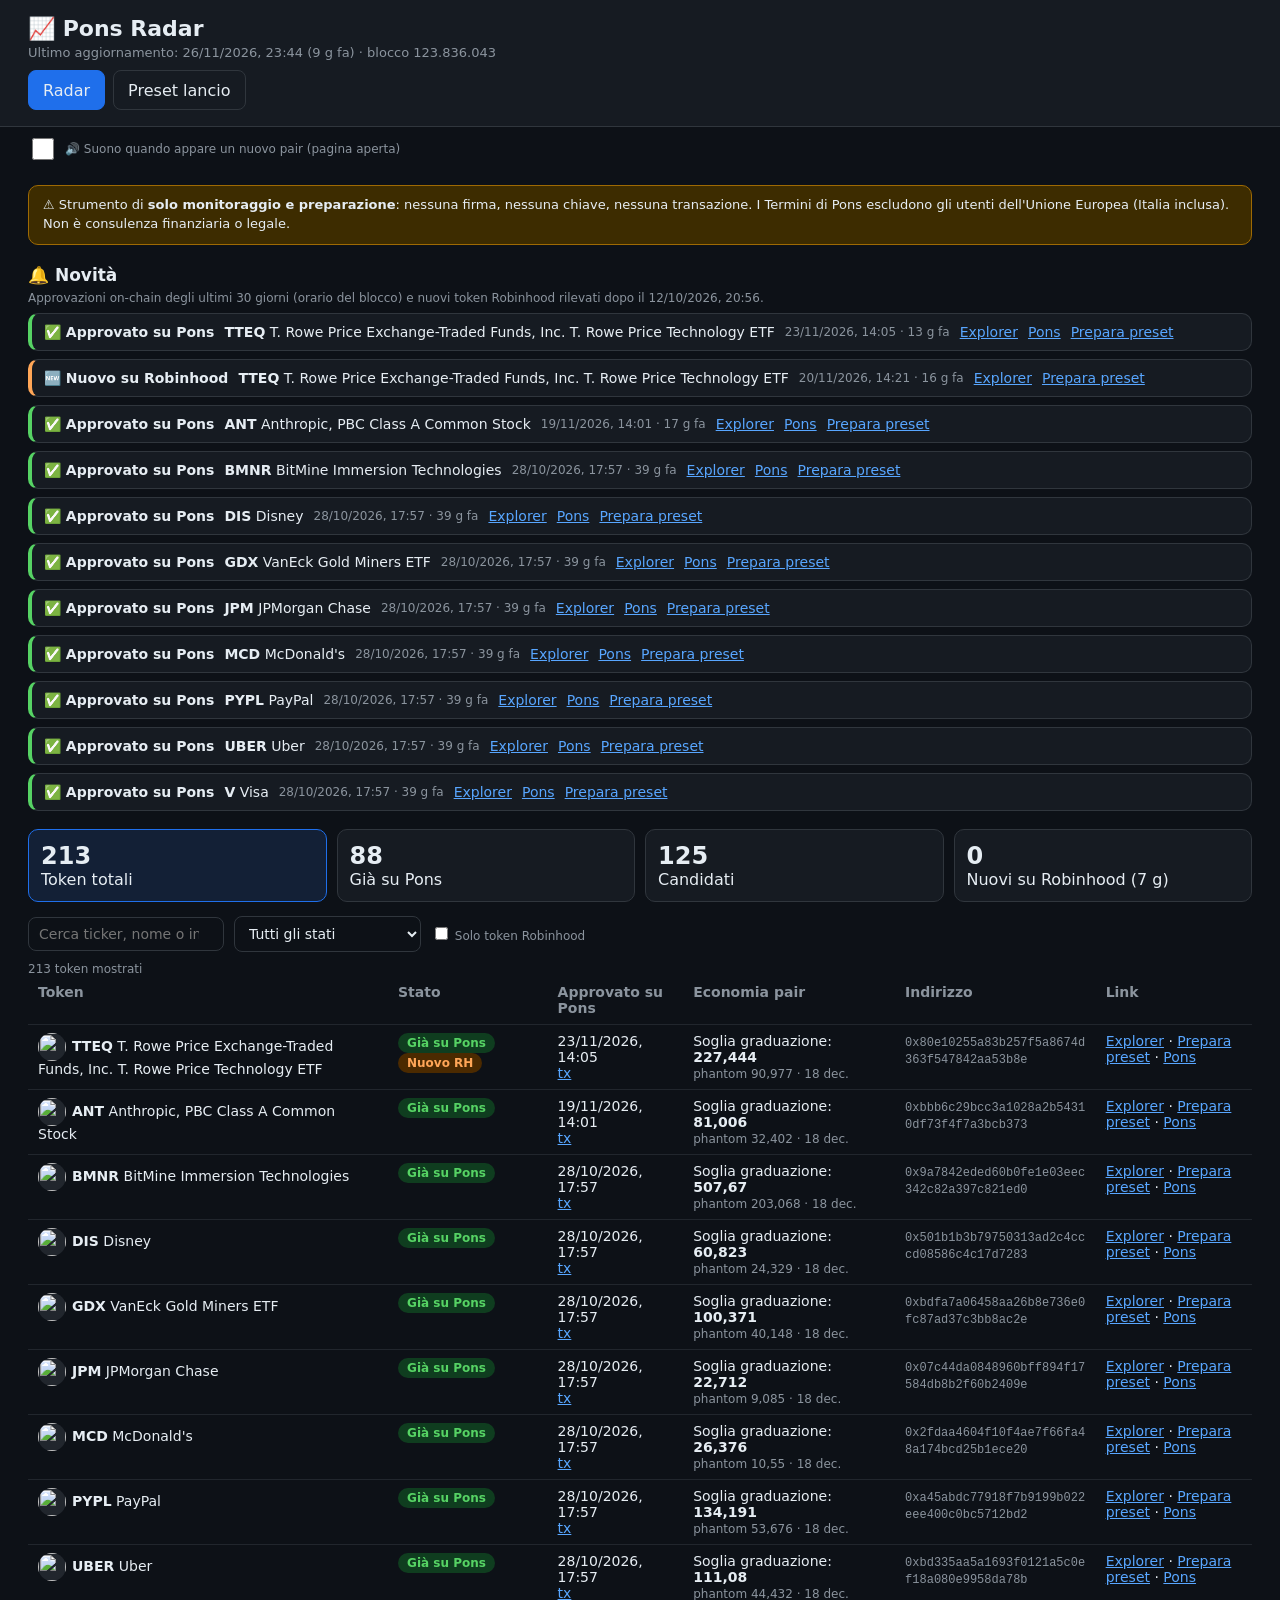
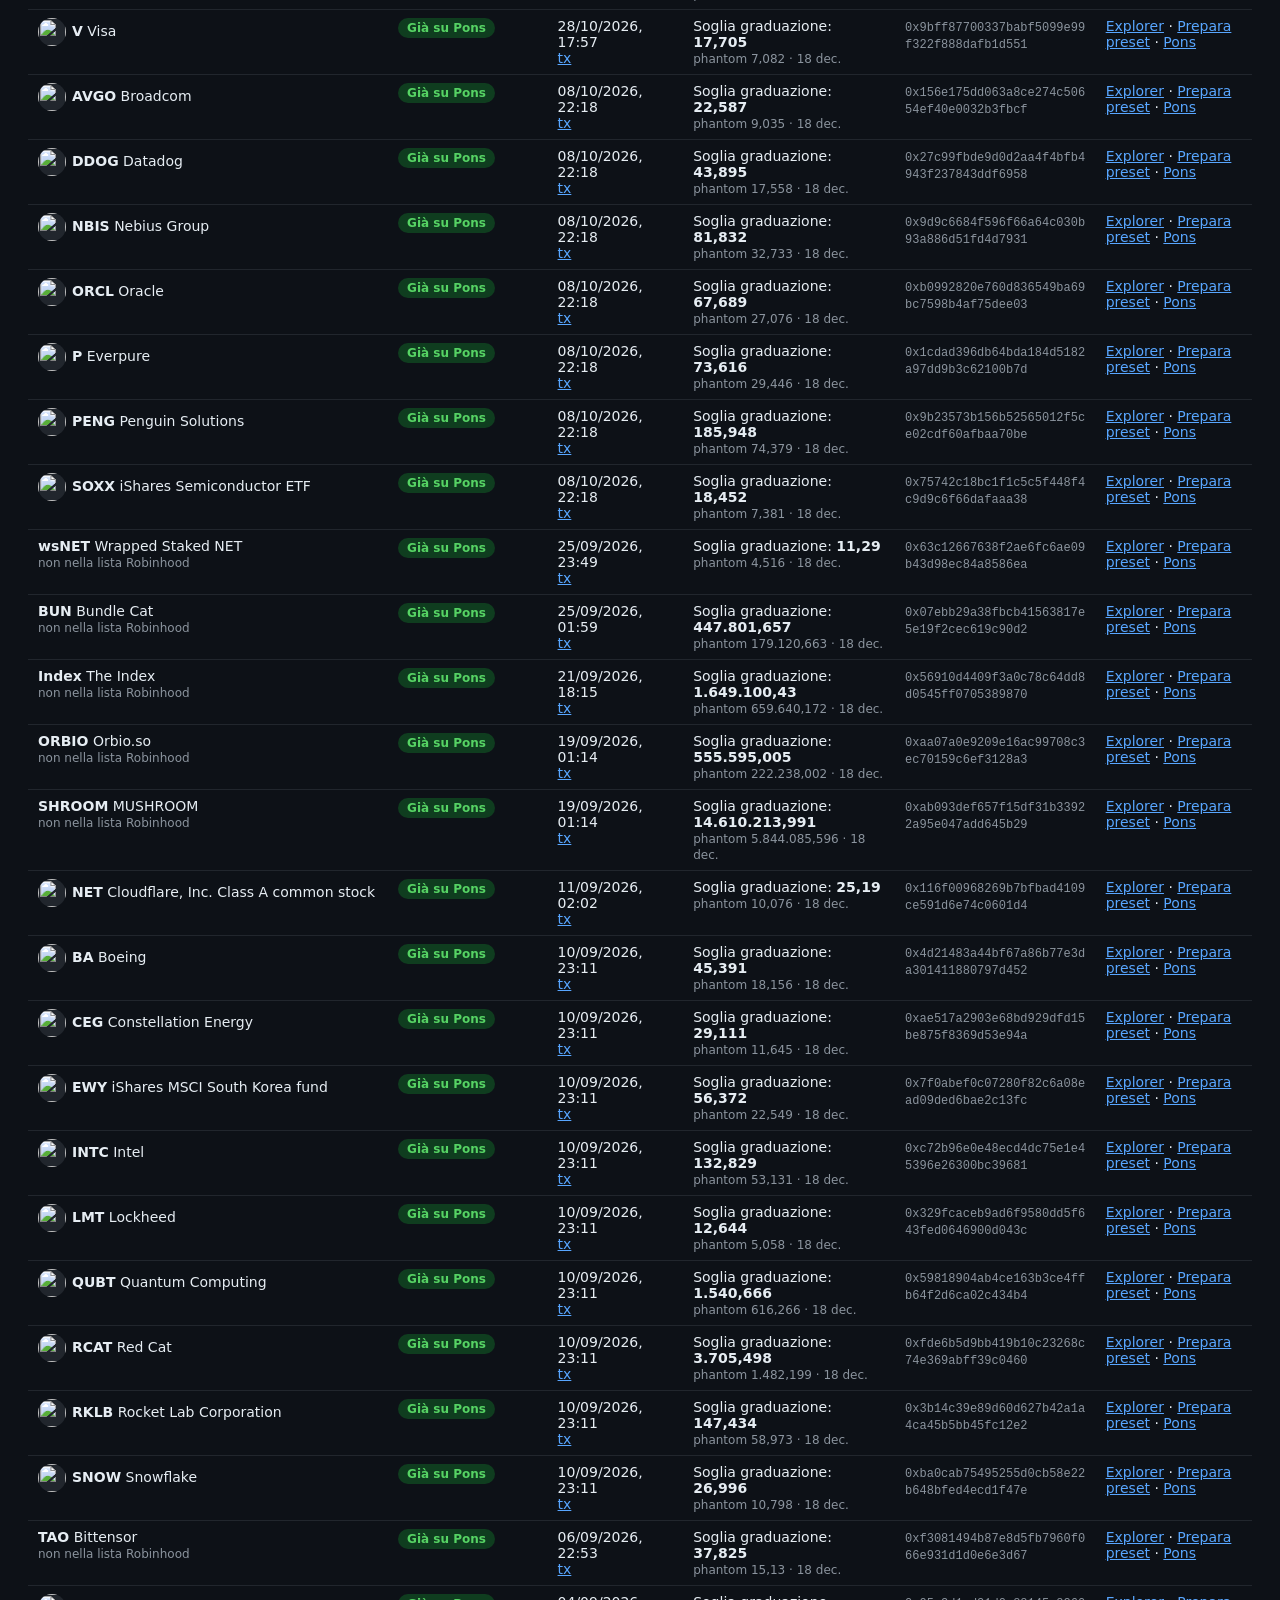
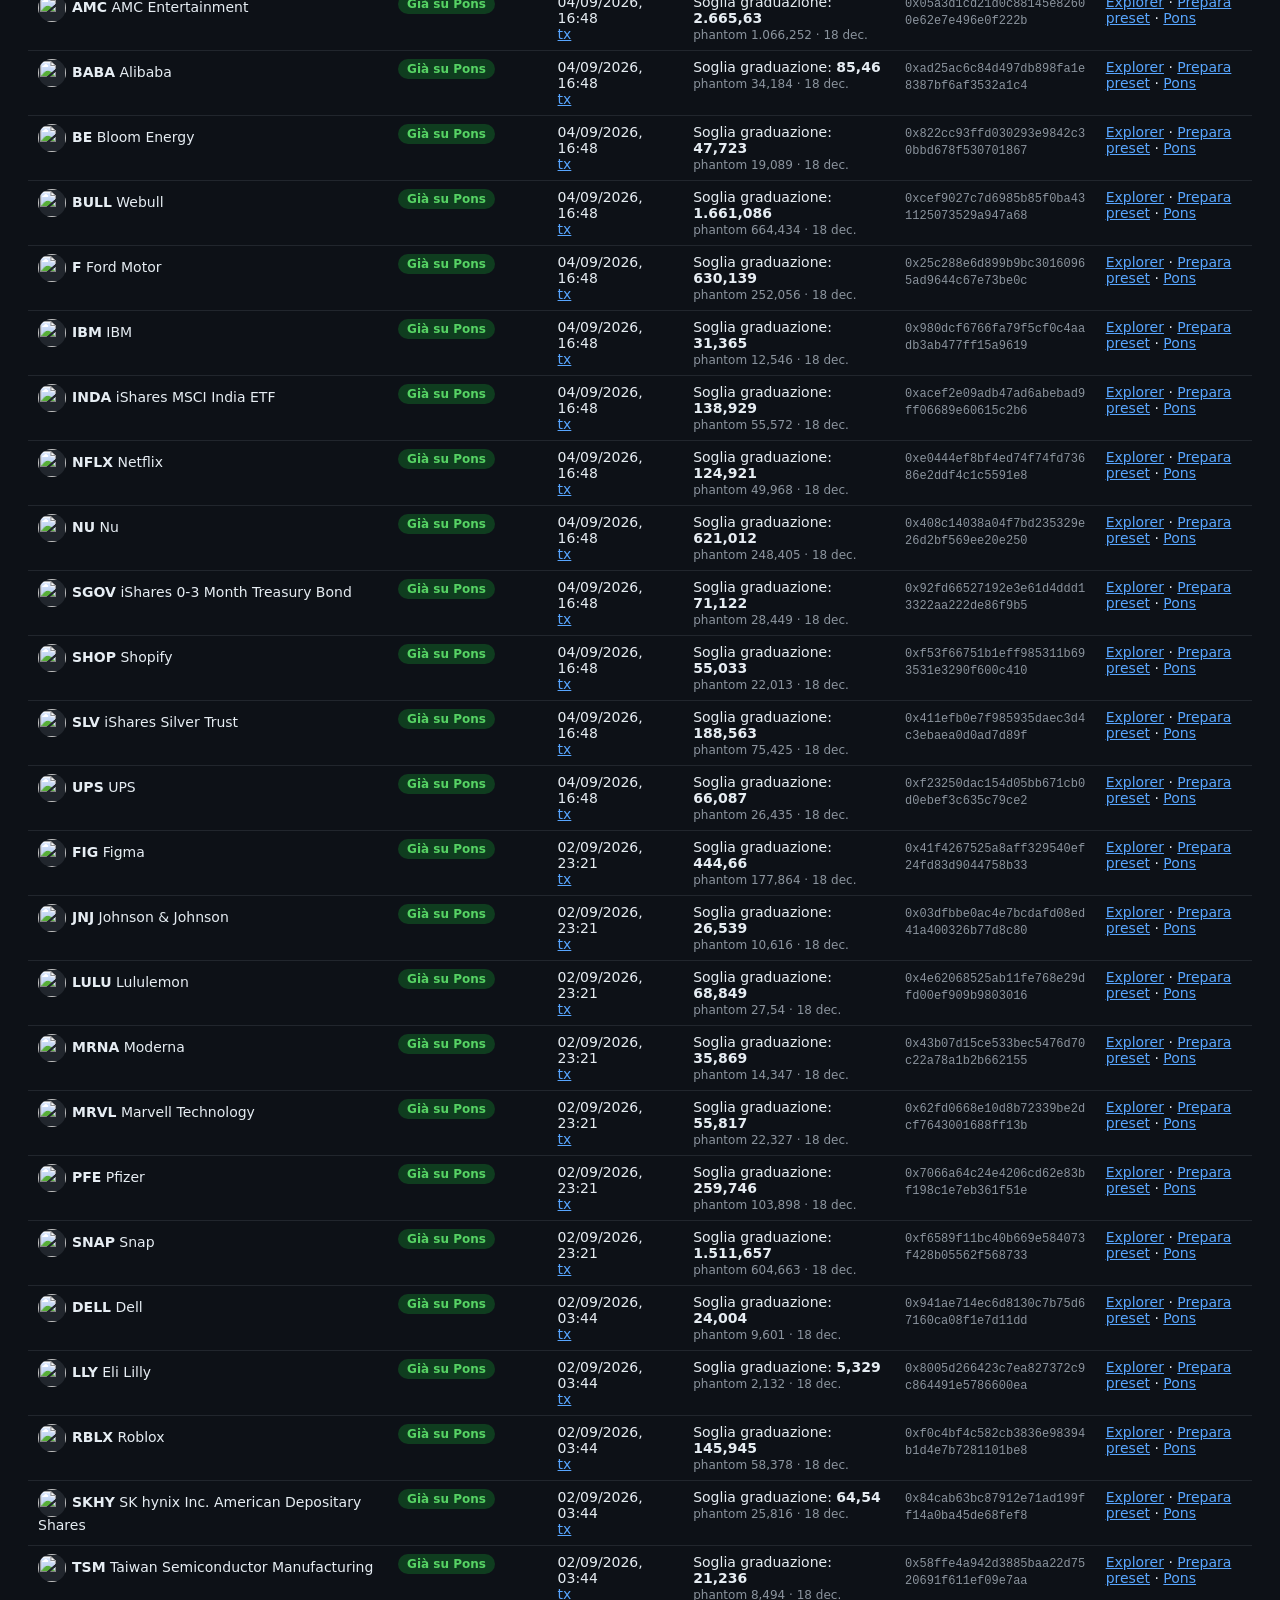
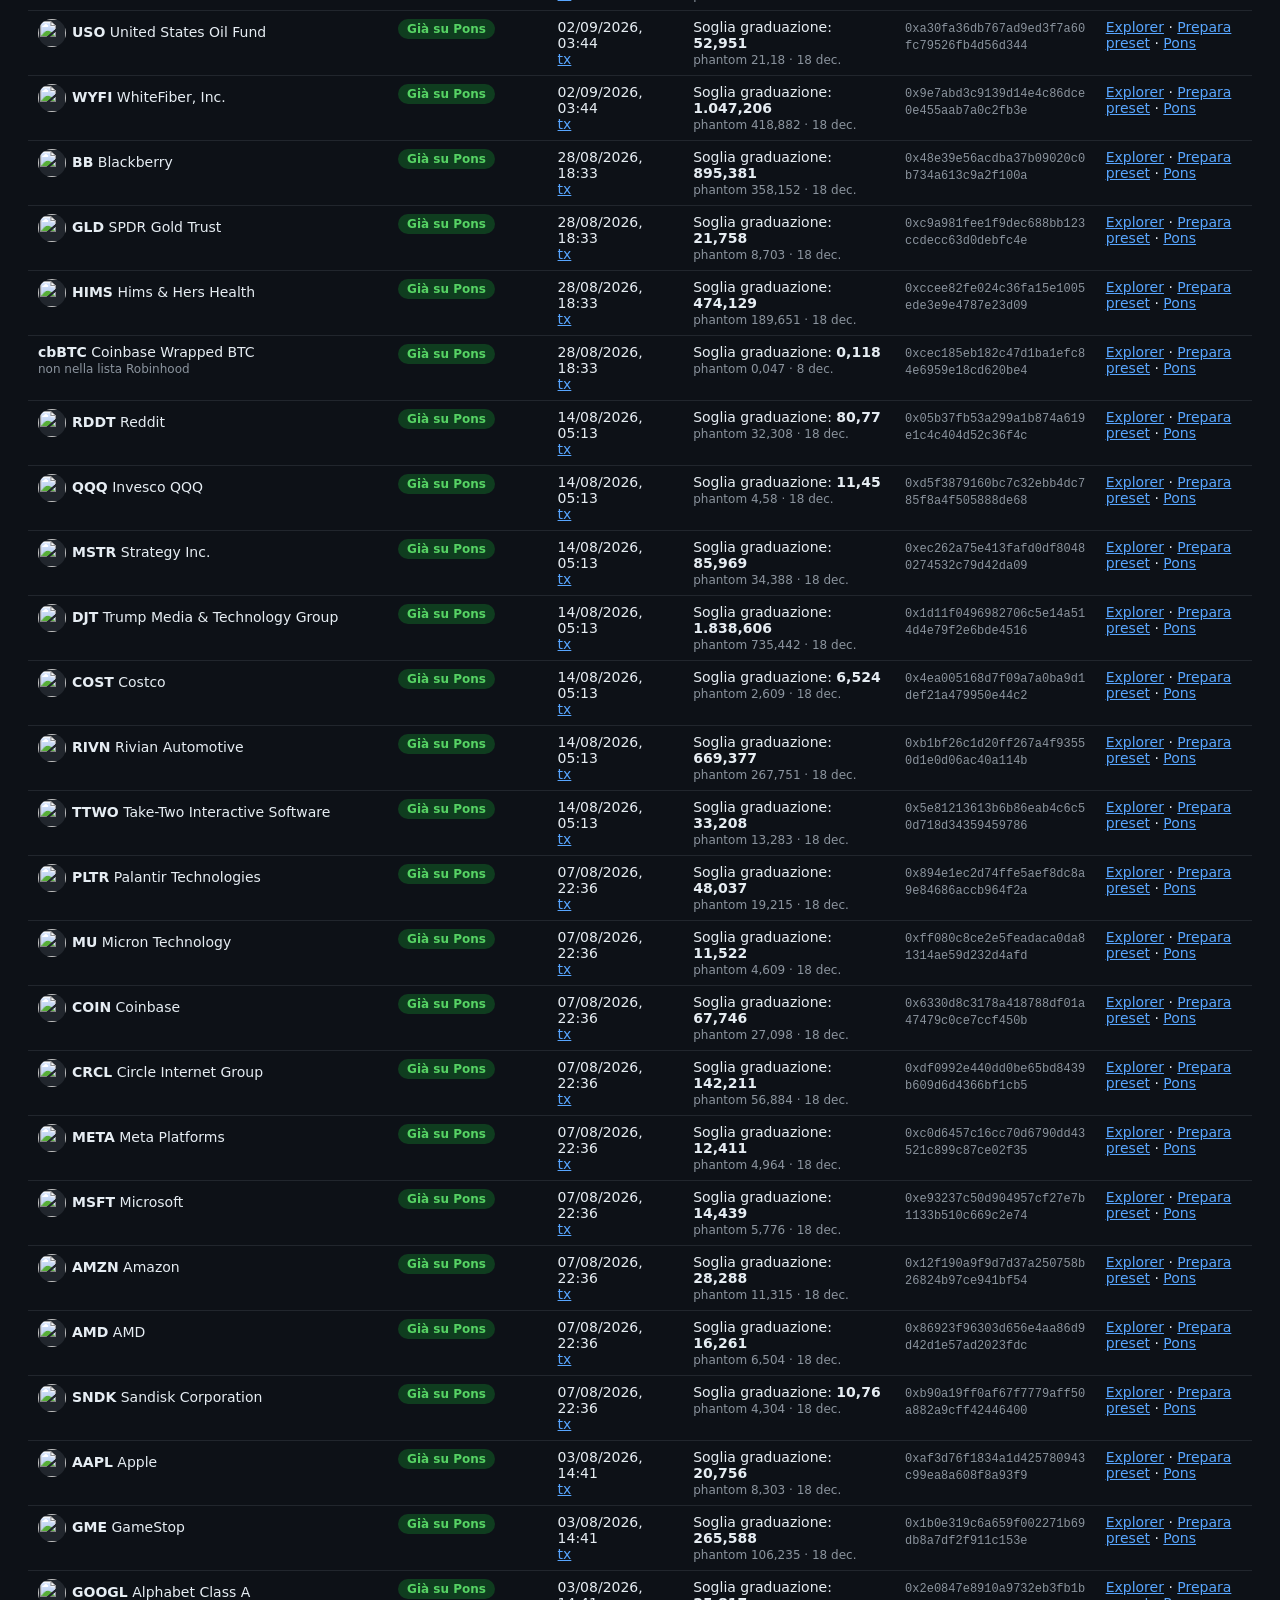
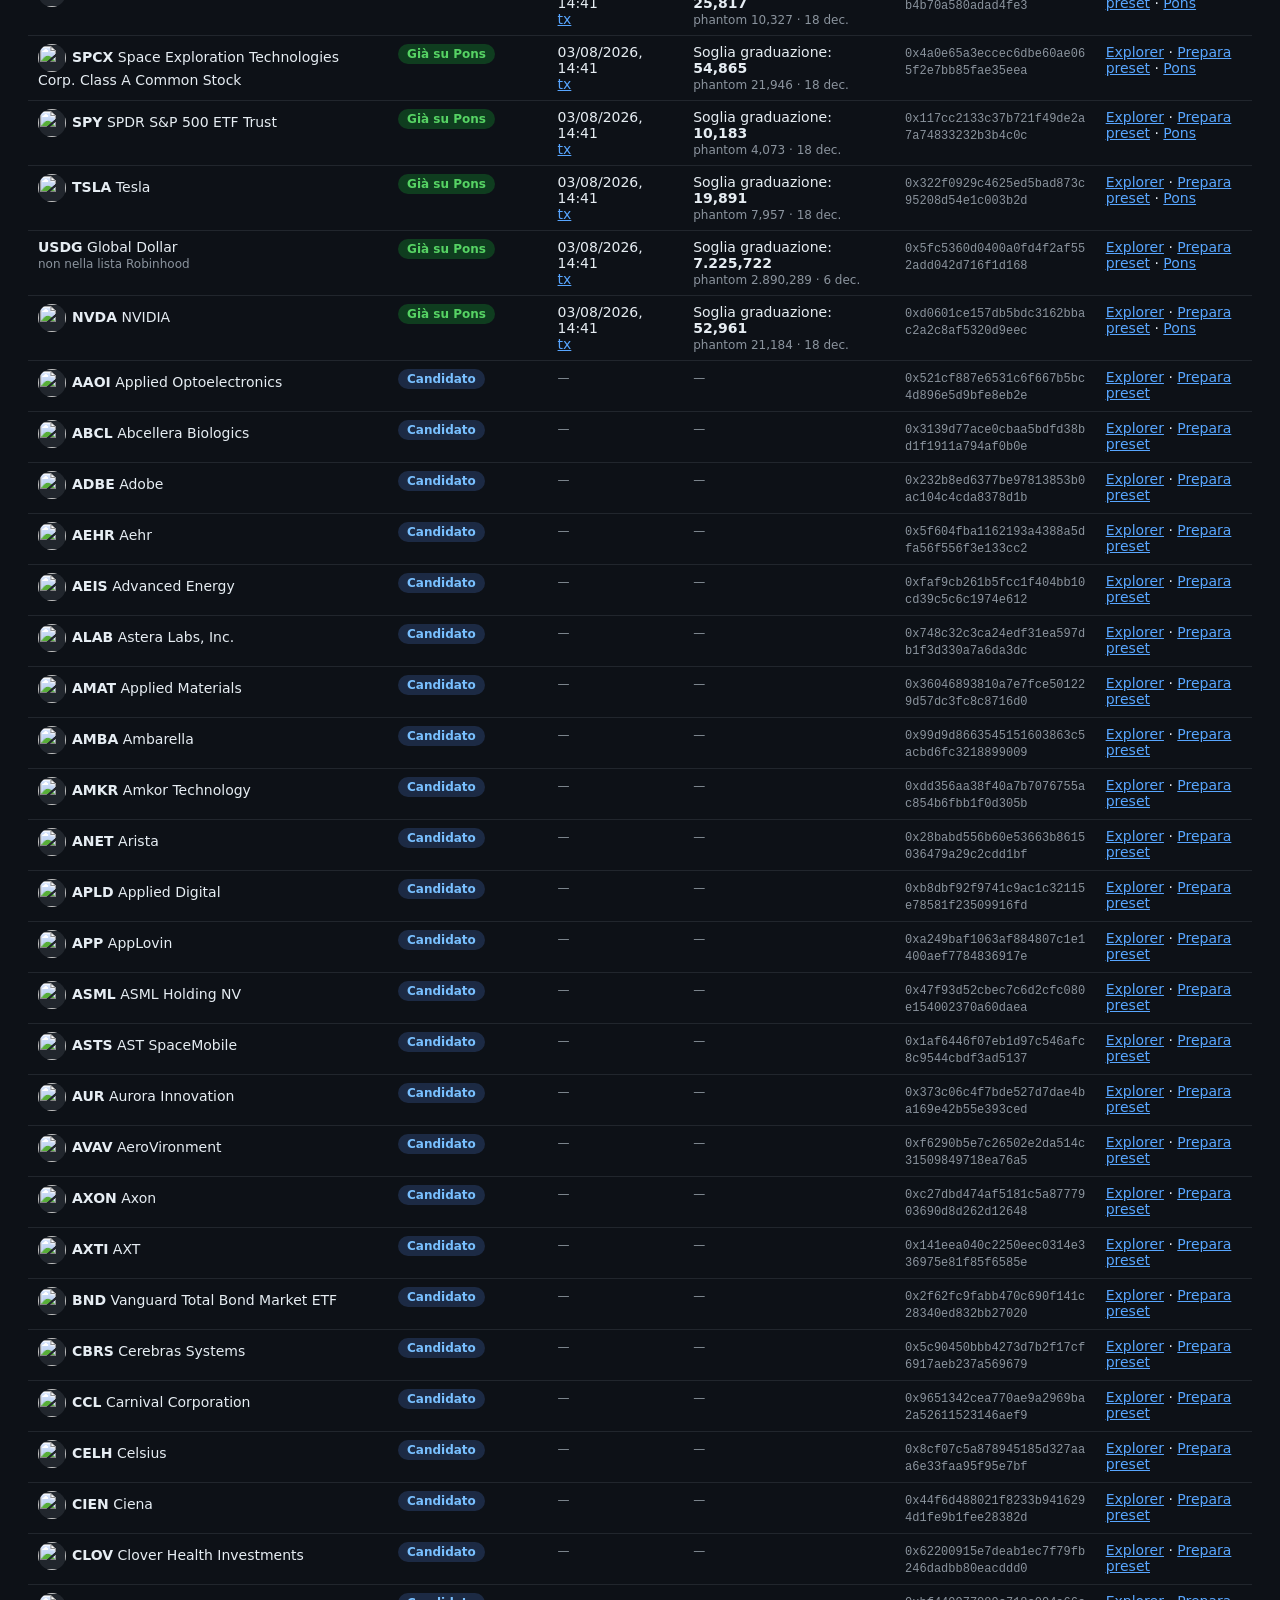
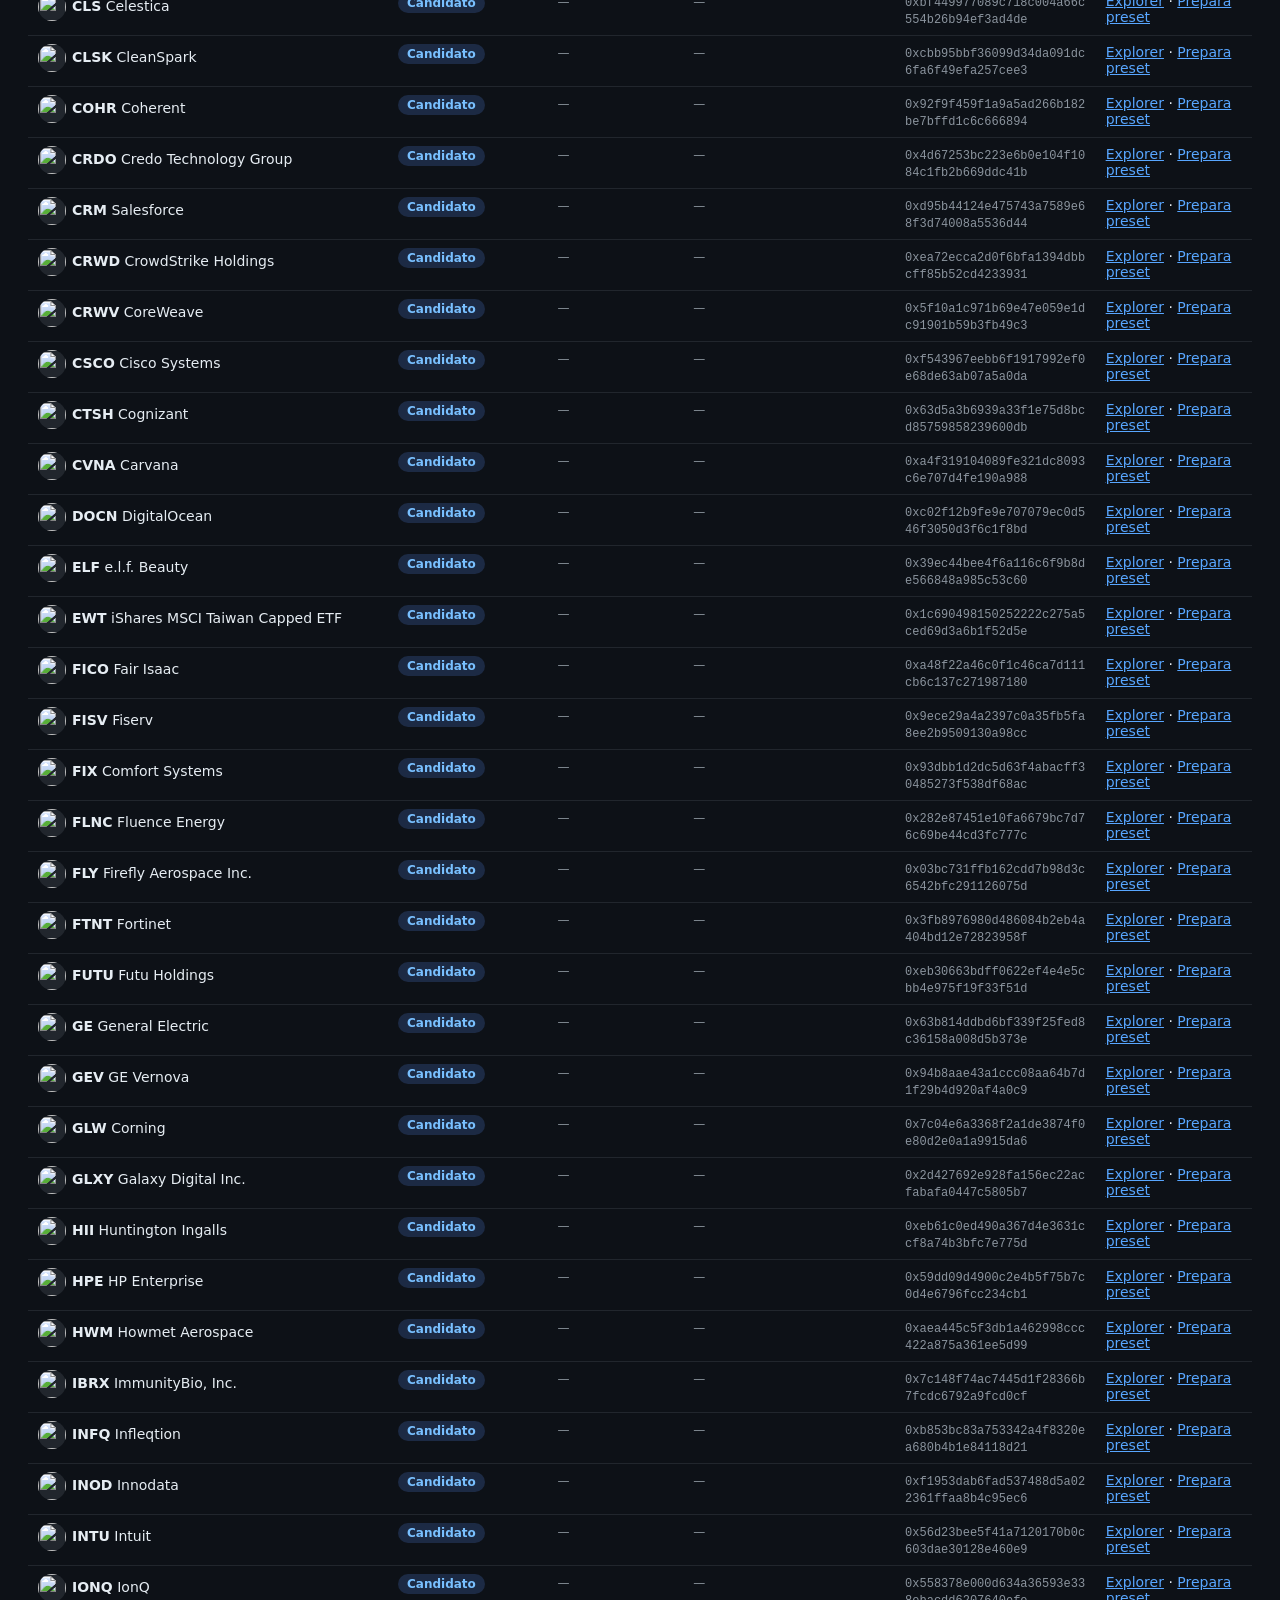
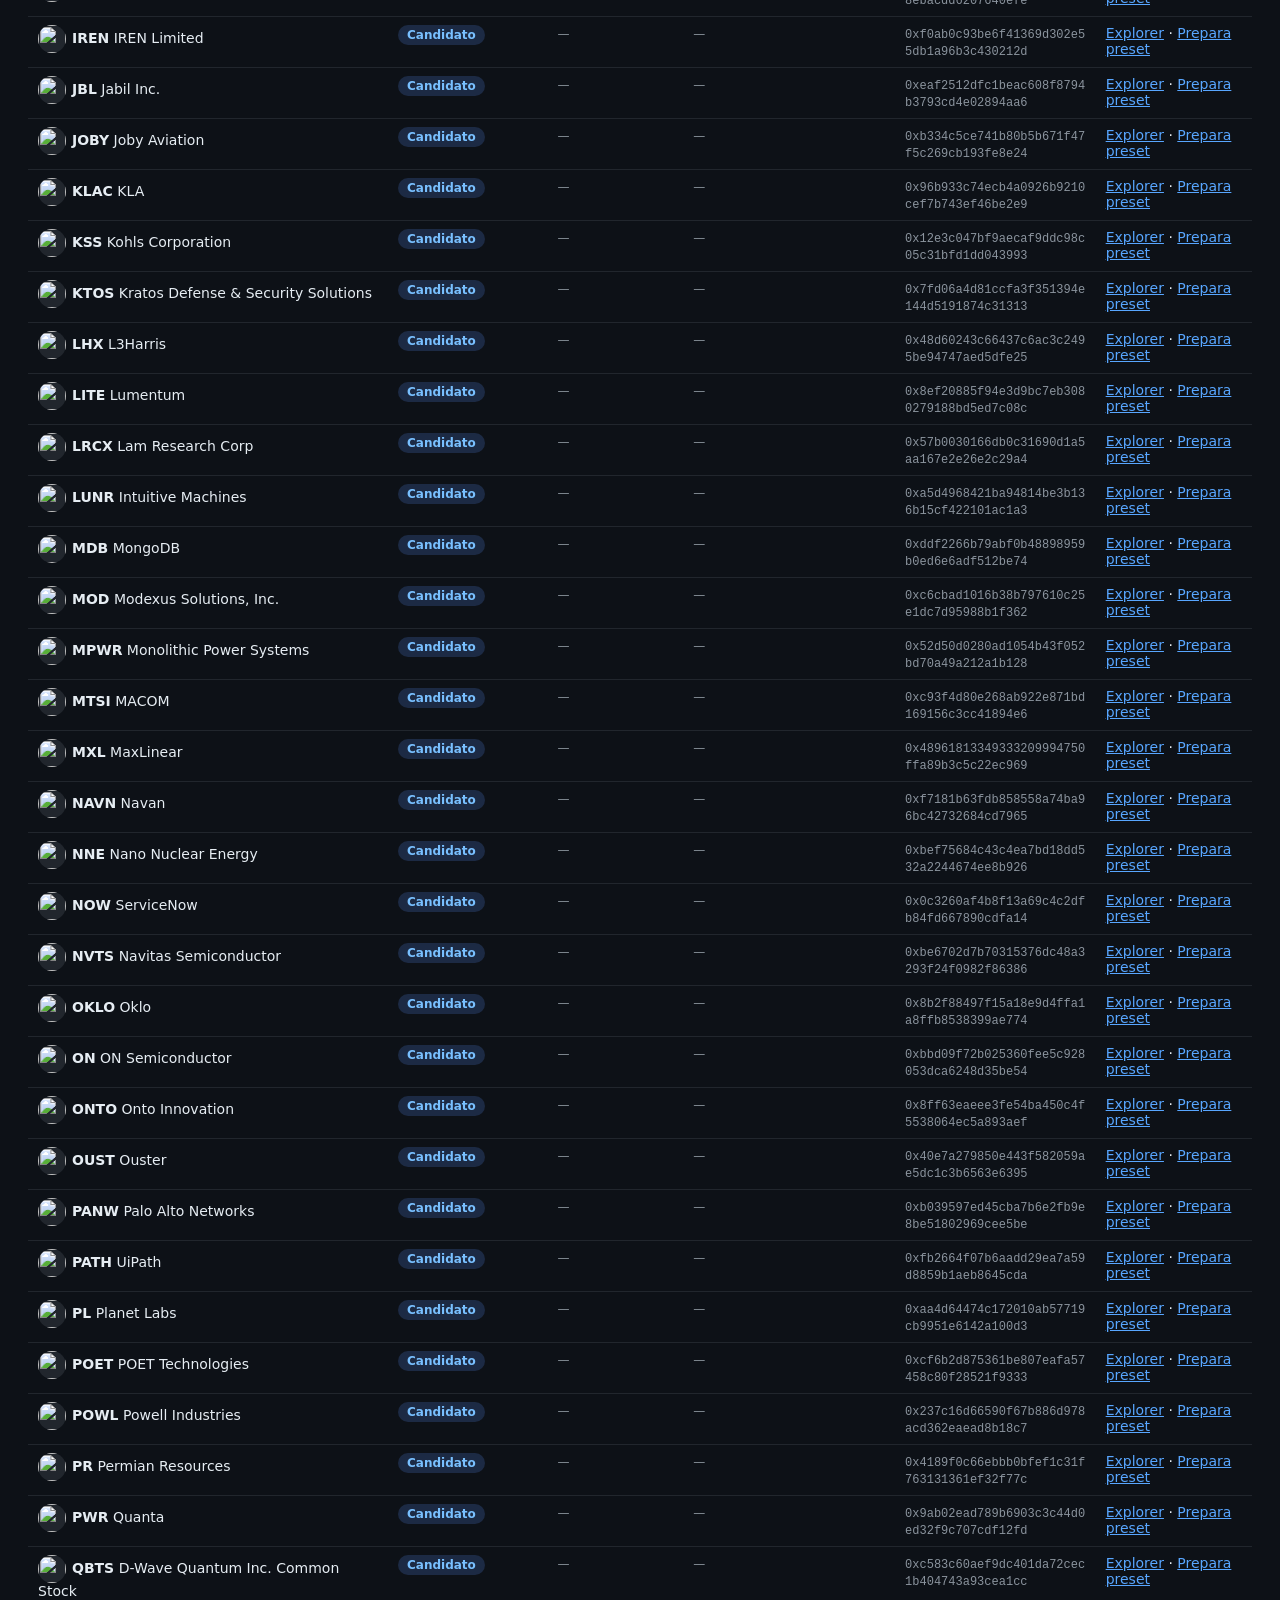
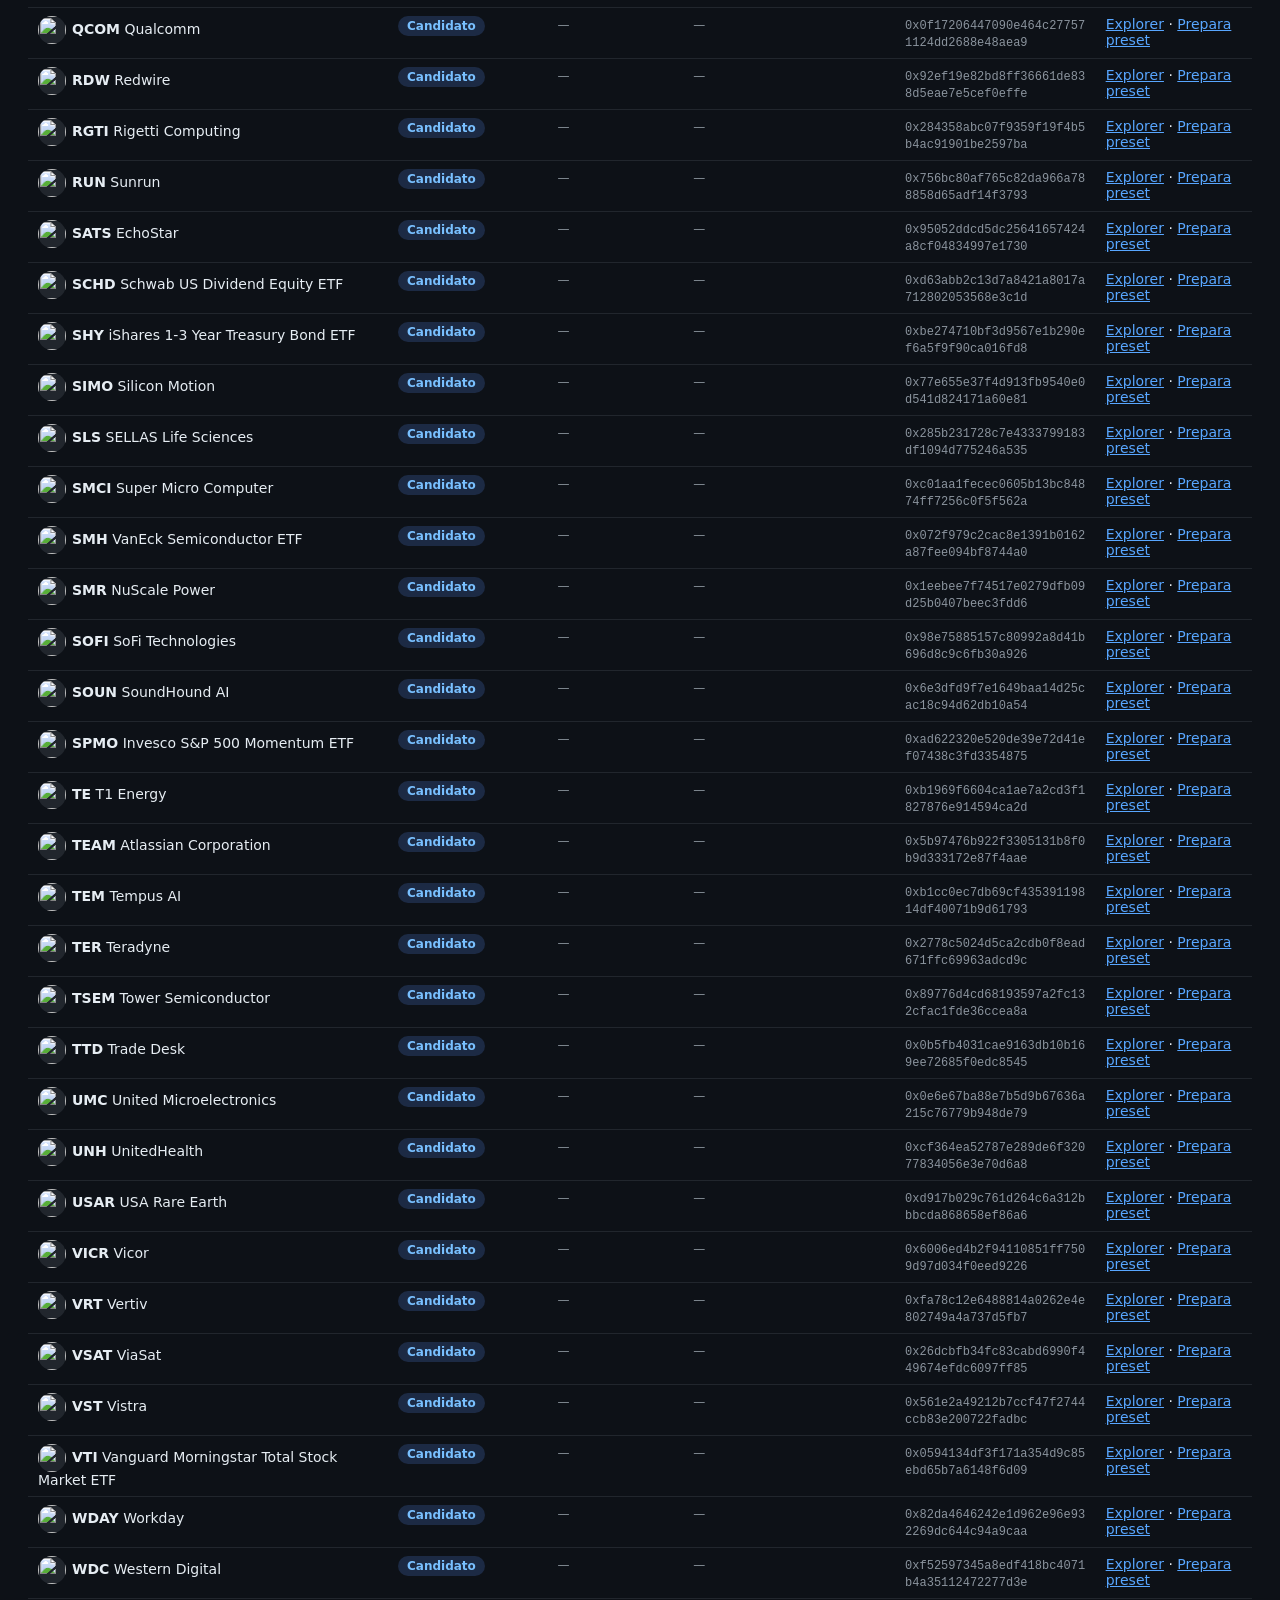
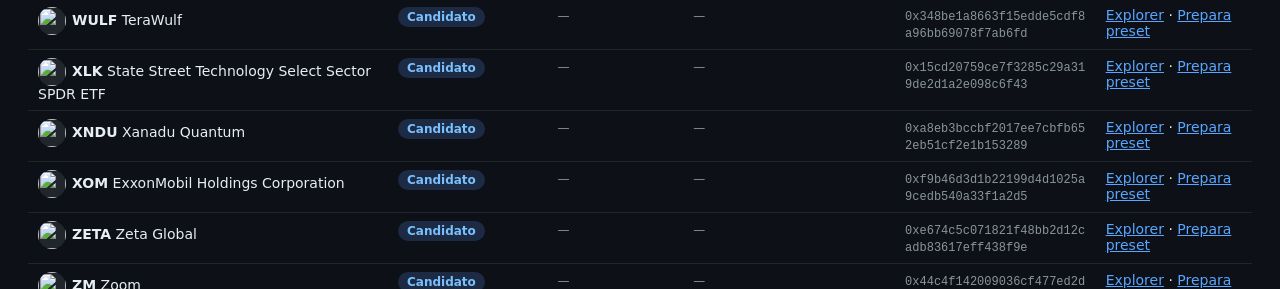
==== commit 528ae4a4: "Aggiornamento automatico 2026-11-26T23:44:47Z" ====
--- a/index.html
+++ b/index.html
@@ -15,7 +15,7 @@
 <footer>Il rilevamento gira ogni 5 minuti tramite GitHub Actions (gli orari di GitHub possono slittare di alcuni minuti). Per una velocità al secondo servirebbe un server sempre acceso con websocket/feed del sequencer.<br>
 Fonti: lista ufficiale Robinhood <code>api.robinhood.com/rhj/assets</code> (chain 4663), eventi <code>PairTokenApprovalUpdated</code>/<code>PairTokenEconomicsUpdated</code> della factory Pons V2 <span class="addr" id="fac"></span> e lettura <code>approvedPairTokens()</code> via RPC pubblico. Gli indirizzi sono confrontati solo con la lista Robinhood: un token con lo stesso ticker ma indirizzo diverso è segnalato come possibile imitazione.</footer>
 <script>
-const D={"data": {"novita": [{"tipo": "approvato", "ts": 1795442706, "ticker": "TTEQ", "nome": "T. Rowe Price Exchange-Traded Funds, Inc. T. Rowe Price Technology ETF", "indirizzo": "0x80e10255a83b257f5a8674d363f547842aa53b8e", "robinhood": true, "tx": "0x1c3d105931d25fce2a347db53f81972e808bc79bd007a8c5e53e38cdbde50665"}, {"tipo": "nuovo_rh", "ts": 1795184467, "ticker": "TTEQ", "nome": "T. Rowe Price Exchange-Traded Funds, Inc. T. Rowe Price Technology ETF", "indirizzo": "0x80e10255a83b257f5a8674d363f547842aa53b8e", "robinhood": true}, {"tipo": "nuovo_rh", "ts": 1795110269, "ticker": "ANT", "nome": "Anthropic, PBC Class A Common Stock", "indirizzo": "0xbbb6c29bcc3a1028a2b54310df73f4f7a3bcb373", "robinhood": true}, {"tipo": "approvato", "ts": 1795096882, "ticker": "ANT", "nome": "Anthropic, PBC Class A Common Stock", "indirizzo": "0xbbb6c29bcc3a1028a2b54310df73f4f7a3bcb373", "robinhood": true, "tx": "0x853a806e86414fe394d4fdfd27cd16bd503355f3565e5060ecc8e9c4b4cd1995"}, {"tipo": "approvato", "ts": 1793210263, "ticker": "BMNR", "nome": "BitMine Immersion Technologies", "indirizzo": "0x9a7842eded60b0fe1e03eec342c82a397c821ed0", "robinhood": true, "tx": "0x7d0bd73845bb0acd87fb9b02868874f377b2aaea1ae244f3273dd66fff19ecec"}, {"tipo": "approvato", "ts": 1793210263, "ticker": "DIS", "nome": "Disney", "indirizzo": "0x501b1b3b79750313ad2c4cccd08586c4c17d7283", "robinhood": true, "tx": "0x7d0bd73845bb0acd87fb9b02868874f377b2aaea1ae244f3273dd66fff19ecec"}, {"tipo": "approvato", "ts": 1793210263, "ticker": "GDX", "nome": "VanEck Gold Miners ETF", "indirizzo": "0xbdfa7a06458aa26b8e736e0fc87ad37c3bb8ac2e", "robinhood": true, "tx": "0x7d0bd73845bb0acd87fb9b02868874f377b2aaea1ae244f3273dd66fff19ecec"}, {"tipo": "approvato", "ts": 1793210263, "ticker": "JPM", "nome": "JPMorgan Chase", "indirizzo": "0x07c44da0848960bff894f17584db8b2f60b2409e", "robinhood": true, "tx": "0x7d0bd73845bb0acd87fb9b02868874f377b2aaea1ae244f3273dd66fff19ecec"}, {"tipo": "approvato", "ts": 1793210263, "ticker": "MCD", "nome": "McDonald's", "indirizzo": "0x2fdaa4604f10f4ae7f66fa48a174bcd25b1ece20", "robinhood": true, "tx": "0x7d0bd73845bb0acd87fb9b02868874f377b2aaea1ae244f3273dd66fff19ecec"}, {"tipo": "approvato", "ts": 1793210263, "ticker": "PYPL", "nome": "PayPal", "indirizzo": "0xa45abdc77918f7b9199b022eee400c0bc5712bd2", "robinhood": true, "tx": "0x7d0bd73845bb0acd87fb9b02868874f377b2aaea1ae244f3273dd66fff19ecec"}, {"tipo": "approvato", "ts": 1793210263, "ticker": "UBER", "nome": "Uber", "indirizzo": "0xbd335aa5a1693f0121a5c0ef18a080e9958da78b", "robinhood": true, "tx": "0x7d0bd73845bb0acd87fb9b02868874f377b2aaea1ae244f3273dd66fff19ecec"}, {"tipo": "approvato", "ts": 1793210263, "ticker": "V", "nome": "Visa", "indirizzo": "0x9bff87700337babf5099e99f322f888dafb1d551", "robinhood": true, "tx": "0x7d0bd73845bb0acd87fb9b02868874f377b2aaea1ae244f3273dd66fff19ecec"}], "baseline_ts": 1791838614, "aggiornato": 1795705286, "blocco": 123638463, "factory": "0x7ed598bcef8bd9edd8c97a195c6d13f40801ec7e", "metodo": "eth_getLogs (PairTokenApprovalUpdated + PairTokenEconomicsUpdated, blocchi da 10M) + eth_call approvedPairTokens/pairTokenEconomics", "primo_avvio": false, "conteggi": {"pons": 88, "nuovo": 0, "candidato": 125, "revocato": 0, "altro": 0, "pons_robinhood": 80, "robinhood_totale": 205}, "errori": [], "token": [{"indirizzo": "0x80e10255a83b257f5a8674d363f547842aa53b8e", "ticker": "TTEQ", "nome": "T. Rowe Price Exchange-Traded Funds, Inc. T. Rowe Price Technology ETF", "stato_rh": "active", "logo": "https://cdn.robinhood.com/ncw_assets/logos/0x80e10255a83b257f5a8674d363f547842aa53b8e.png", "isin": "US87283Q7925", "decimali": 18, "robinhood": true, "stato": "pons", "nuovo_rh": true, "approvato_ts": 1795442706, "approvato_tx": "0x1c3d105931d25fce2a347db53f81972e808bc79bd007a8c5e53e38cdbde50665", "revocato_ts": null, "economia": {"phantomQuote": "90977444933920706205", "graduationThreshold": "227443612334801765513", "decimali": 18, "soglia_graduazione": 227.443612, "phantom": 90.977445}, "eventi": 1, "visto_rh_ts": 1795184467, "explorer": "https://robinhoodchain.blockscout.com/token/0x80e10255a83b257f5a8674d363f547842aa53b8e"}, {"indirizzo": "0xbbb6c29bcc3a1028a2b54310df73f4f7a3bcb373", "ticker": "ANT", "nome": "Anthropic, PBC Class A Common Stock", "stato_rh": "active", "logo": "https://cdn.robinhood.com/ncw_assets/logos/0xbbb6c29bcc3a1028a2b54310df73f4f7a3bcb373.png", "isin": "US03703U1079", "decimali": 18, "robinhood": true, "stato": "pons", "nuovo_rh": true, "approvato_ts": 1795096882, "approvato_tx": "0x853a806e86414fe394d4fdfd27cd16bd503355f3565e5060ecc8e9c4b4cd1995", "revocato_ts": null, "economia": {"phantomQuote": "32402340807174885240", "graduationThreshold": "81005852017937213102", "decimali": 18, "soglia_graduazione": 81.005852, "phantom": 32.402341}, "eventi": 1, "visto_rh_ts": 1795110269, "explorer": "https://robinhoodchain.blockscout.com/token/0xbbb6c29bcc3a1028a2b54310df73f4f7a3bcb373"}, {"indirizzo": "0x9a7842eded60b0fe1e03eec342c82a397c821ed0", "ticker": "BMNR", "nome": "BitMine Immersion Technologies", "stato_rh": "active", "logo": "https://cdn.robinhood.com/ncw_assets/logos/0x9a7842eded60b0fe1e03eec342c82a397c821ed0.png", "isin": "US09175A2069", "decimali": 18, "robinhood": true, "stato": "pons", "approvato_ts": 1793210263, "approvato_tx": "0x7d0bd73845bb0acd87fb9b02868874f377b2aaea1ae244f3273dd66fff19ecec", "revocato_ts": null, "economia": {"phantomQuote": "203068115870751966756", "graduationThreshold": "507670289676879916891", "decimali": 18, "soglia_graduazione": 507.67029, "phantom": 203.068116}, "eventi": 1, "visto_rh_ts": 1793195979, "explorer": "https://robinhoodchain.blockscout.com/token/0x9a7842eded60b0fe1e03eec342c82a397c821ed0"}, {"indirizzo": "0x501b1b3b79750313ad2c4cccd08586c4c17d7283", "ticker": "DIS", "nome": "Disney", "stato_rh": "active", "logo": "https://cdn.robinhood.com/ncw_assets/logos/0x501b1b3b79750313ad2c4cccd08586c4c17d7283.png", "isin": "US2546871060", "decimali": 18, "robinhood": true, "stato": "pons", "approvato_ts": 1793210263, "approvato_tx": "0x7d0bd73845bb0acd87fb9b02868874f377b2aaea1ae244f3273dd66fff19ecec", "revocato_ts": null, "economia": {"phantomQuote": "24329030303030307927", "graduationThreshold": "60822575757575769819", "decimali": 18, "soglia_graduazione": 60.822576, "phantom": 24.32903}, "eventi": 1, "visto_rh_ts": 1793195979, "explorer": "https://robinhoodchain.blockscout.com/token/0x501b1b3b79750313ad2c4cccd08586c4c17d7283"}, {"indirizzo": "0xbdfa7a06458aa26b8e736e0fc87ad37c3bb8ac2e", "ticker": "GDX", "nome": "VanEck Gold Miners ETF", "stato_rh": "active", "logo": "https://cdn.robinhood.com/ncw_assets/logos/0xbdfa7a06458aa26b8e736e0fc87ad37c3bb8ac2e.png", "isin": "US92189F1066", "decimali": 18, "robinhood": true, "stato": "pons", "approvato_ts": 1793210263, "approvato_tx": "0x7d0bd73845bb0acd87fb9b02868874f377b2aaea1ae244f3273dd66fff19ecec", "revocato_ts": null, "economia": {"phantomQuote": "40148476177246850387", "graduationThreshold": "100371190443117125969", "decimali": 18, "soglia_graduazione": 100.37119, "phantom": 40.148476}, "eventi": 1, "visto_rh_ts": 1793195979, "explorer": "https://robinhoodchain.blockscout.com/token/0xbdfa7a06458aa26b8e736e0fc87ad37c3bb8ac2e"}, {"indirizzo": "0x07c44da0848960bff894f17584db8b2f60b2409e", "ticker": "JPM", "nome": "JPMorgan Chase", "stato_rh": "active", "logo": "https://cdn.robinhood.com/ncw_assets/logos/0x07c44da0848960bff894f17584db8b2f60b2409e.png", "isin": "US46625H1005", "decimali": 18, "robinhood": true, "stato": "pons", "approvato_ts": 1793210263, "approvato_tx": "0x7d0bd73845bb0acd87fb9b02868874f377b2aaea1ae244f3273dd66fff19ecec", "revocato_ts": null, "economia": {"phantomQuote": "9084958823159615983", "graduationThreshold": "22712397057899039958", "decimali": 18, "soglia_graduazione": 22.712397, "phantom": 9.084959}, "eventi": 1, "visto_rh_ts": 1793195979, "explorer": "https://robinhoodchain.blockscout.com/token/0x07c44da0848960bff894f17584db8b2f60b2409e"}, {"indirizzo": "0x2fdaa4604f10f4ae7f66fa48a174bcd25b1ece20", "ticker": "MCD", "nome": "McDonald's", "stato_rh": "active", "logo": "https://cdn.robinhood.com/ncw_assets/logos/0x2fdaa4604f10f4ae7f66fa48a174bcd25b1ece20.png", "isin": "US5801351017", "decimali": 18, "robinhood": true, "stato": "pons", "approvato_ts": 1793210263, "approvato_tx": "0x7d0bd73845bb0acd87fb9b02868874f377b2aaea1ae244f3273dd66fff19ecec", "revocato_ts": null, "economia": {"phantomQuote": "10550424530023727873", "graduationThreshold": "26376061325059319683", "decimali": 18, "soglia_graduazione": 26.376061, "phantom": 10.550425}, "eventi": 1, "visto_rh_ts": 1793195979, "explorer": "https://robinhoodchain.blockscout.com/token/0x2fdaa4604f10f4ae7f66fa48a174bcd25b1ece20"}, {"indirizzo": "0xa45abdc77918f7b9199b022eee400c0bc5712bd2", "ticker": "PYPL", "nome": "PayPal", "stato_rh": "active", "logo": "https://cdn.robinhood.com/ncw_assets/logos/0xa45abdc77918f7b9199b022eee400c0bc5712bd2.png", "isin": "US70450Y1038", "decimali": 18, "robinhood": true, "stato": "pons", "approvato_ts": 1793210263, "approvato_tx": "0x7d0bd73845bb0acd87fb9b02868874f377b2aaea1ae244f3273dd66fff19ecec", "revocato_ts": null, "economia": {"phantomQuote": "53676446937126838487", "graduationThreshold": "134191117342817096218", "decimali": 18, "soglia_graduazione": 134.191117, "phantom": 53.676447}, "eventi": 1, "visto_rh_ts": 1793195979, "explorer": "https://robinhoodchain.blockscout.com/token/0xa45abdc77918f7b9199b022eee400c0bc5712bd2"}, {"indirizzo": "0xbd335aa5a1693f0121a5c0ef18a080e9958da78b", "ticker": "UBER", "nome": "Uber", "stato_rh": "active", "logo": "https://cdn.robinhood.com/ncw_assets/logos/0xbd335aa5a1693f0121a5c0ef18a080e9958da78b.png", "isin": "US90353T1007", "decimali": 18, "robinhood": true, "stato": "pons", "approvato_ts": 1793210263, "approvato_tx": "0x7d0bd73845bb0acd87fb9b02868874f377b2aaea1ae244f3273dd66fff19ecec", "revocato_ts": null, "economia": {"phantomQuote": "44431803228285938813", "graduationThreshold": "111079508070714847033", "decimali": 18, "soglia_graduazione": 111.079508, "phantom": 44.431803}, "eventi": 1, "visto_rh_ts": 1793195979, "explorer": "https://robinhoodchain.blockscout.com/token/0xbd335aa5a1693f0121a5c0ef18a080e9958da78b"}, {"indirizzo": "0x9bff87700337babf5099e99f322f888dafb1d551", "ticker": "V", "nome": "Visa", "stato_rh": "active", "logo": "https://cdn.robinhood.com/ncw_assets/logos/0x9bff87700337babf5099e99f322f888dafb1d551.png", "isin": "US92826C8394", "decimali": 18, "robinhood": true, "stato": "pons", "approvato_ts": 1793210263, "approvato_tx": "0x7d0bd73845bb0acd87fb9b02868874f377b2aaea1ae244f3273dd66fff19ecec", "revocato_ts": null, "economia": {"phantomQuote": "7081926024568679987", "graduationThreshold": "17704815061421699968", "decimali": 18, "soglia_graduazione": 17.704815, "phantom": 7.081926}, "eventi": 1, "visto_rh_ts": 1793195979, "explorer": "https://robinhoodchain.blockscout.com/token/0x9bff87700337babf5099e99f322f888dafb1d551"}, {"indirizzo": "0x156e175dd063a8ce274c50654ef40e0032b3fbcf", "ticker": "AVGO", "nome": "Broadcom", "stato_rh": "active", "logo": "https://cdn.robinhood.com/ncw_assets/logos/0x156e175dd063a8ce274c50654ef40e0032b3fbcf.png", "isin": "US11135F1012", "decimali": 18, "robinhood": true, "stato": "pons", "approvato_ts": 1791497927, "approvato_tx": "0x247f802c02d1267c943897349a8339ae8977d4743d2957f0c8f649649342f1ef", "revocato_ts": null, "economia": {"phantomQuote": "9034927540934115220", "graduationThreshold": "22587318852335288052", "decimali": 18, "soglia_graduazione": 22.587319, "phantom": 9.034928}, "eventi": 1, "visto_rh_ts": 1791838614, "explorer": "https://robinhoodchain.blockscout.com/token/0x156e175dd063a8ce274c50654ef40e0032b3fbcf"}, {"indirizzo": "0x27c99fbde9d0d2aa4f4bfb4943f237843ddf6958", "ticker": "DDOG", "nome": "Datadog", "stato_rh": "active", "logo": "https://cdn.robinhood.com/ncw_assets/logos/0x27c99fbde9d0d2aa4f4bfb4943f237843ddf6958.png", "isin": "US23804L1035", "decimali": 18, "robinhood": true, "stato": "pons", "approvato_ts": 1791497927, "approvato_tx": "0x247f802c02d1267c943897349a8339ae8977d4743d2957f0c8f649649342f1ef", "revocato_ts": null, "economia": {"phantomQuote": "17558190168395987370", "graduationThreshold": "43895475420989968425", "decimali": 18, "soglia_graduazione": 43.895475, "phantom": 17.55819}, "eventi": 1, "visto_rh_ts": 1791838614, "explorer": "https://robinhoodchain.blockscout.com/token/0x27c99fbde9d0d2aa4f4bfb4943f237843ddf6958"}, {"indirizzo": "0x9d9c6684f596f66a64c030b93a886d51fd4d7931", "ticker": "NBIS", "nome": "Nebius Group", "stato_rh": "active", "logo": "https://cdn.robinhood.com/ncw_assets/logos/0x9d9c6684f596f66a64c030b93a886d51fd4d7931.png", "isin": "NL0009805522", "decimali": 18, "robinhood": true, "stato": "pons", "approvato_ts": 1791497927, "approvato_tx": "0x247f802c02d1267c943897349a8339ae8977d4743d2957f0c8f649649342f1ef", "revocato_ts": null, "economia": {"phantomQuote": "32732602491506231171", "graduationThreshold": "81831506228765577929", "decimali": 18, "soglia_graduazione": 81.831506, "phantom": 32.732602}, "eventi": 1, "visto_rh_ts": 1791838614, "explorer": "https://robinhoodchain.blockscout.com/token/0x9d9c6684f596f66a64c030b93a886d51fd4d7931"}, {"indirizzo": "0xb0992820e760d836549ba69bc7598b4af75dee03", "ticker": "ORCL", "nome": "Oracle", "stato_rh": "active", "logo": "https://cdn.robinhood.com/ncw_assets/logos/0xb0992820e760d836549ba69bc7598b4af75dee03.png", "isin": "US68389X1054", "decimali": 18, "robinhood": true, "stato": "pons", "approvato_ts": 1791497927, "approvato_tx": "0x247f802c02d1267c943897349a8339ae8977d4743d2957f0c8f649649342f1ef", "revocato_ts": null, "economia": {"phantomQuote": "27075755689266304769", "graduationThreshold": "67689389223165761924", "decimali": 18, "soglia_graduazione": 67.689389, "phantom": 27.075756}, "eventi": 1, "visto_rh_ts": 1791838614, "explorer": "https://robinhoodchain.blockscout.com/token/0xb0992820e760d836549ba69bc7598b4af75dee03"}, {"indirizzo": "0x1cdad396db64bda184d5182a97dd9b3c62100b7d", "ticker": "P", "nome": "Everpure", "stato_rh": "active", "logo": "https://cdn.robinhood.com/ncw_assets/logos/0x1cdad396db64bda184d5182a97dd9b3c62100b7d.png", "isin": "US74624M1027", "decimali": 18, "robinhood": true, "stato": "pons", "approvato_ts": 1791497927, "approvato_tx": "0x247f802c02d1267c943897349a8339ae8977d4743d2957f0c8f649649342f1ef", "revocato_ts": null, "economia": {"phantomQuote": "29446469833119385903", "graduationThreshold": "73616174582798464757", "decimali": 18, "soglia_graduazione": 73.616175, "phantom": 29.44647}, "eventi": 1, "visto_rh_ts": 1791838614, "explorer": "https://robinhoodchain.blockscout.com/token/0x1cdad396db64bda184d5182a97dd9b3c62100b7d"}, {"indirizzo": "0x9b23573b156b52565012f5ce02cdf60afbaa70be", "ticker": "PENG", "nome": "Penguin Solutions", "stato_rh": "active", "logo": "https://cdn.robinhood.com/ncw_assets/logos/0x9b23573b156b52565012f5ce02cdf60afbaa70be.png", "isin": "US7069151055", "decimali": 18, "robinhood": true, "stato": "pons", "approvato_ts": 1791497927, "approvato_tx": "0x247f802c02d1267c943897349a8339ae8977d4743d2957f0c8f649649342f1ef", "revocato_ts": null, "economia": {"phantomQuote": "74379068887693682803", "graduationThreshold": "185947672219234207007", "decimali": 18, "soglia_graduazione": 185.947672, "phantom": 74.379069}, "eventi": 1, "visto_rh_ts": 1791838614, "explorer": "https://robinhoodchain.blockscout.com/token/0x9b23573b156b52565012f5ce02cdf60afbaa70be"}, {"indirizzo": "0x75742c18bc1f1c5c5f448f4c9d9c6f66dafaaa38", "ticker": "SOXX", "nome": "iShares Semiconductor ETF", "stato_rh": "active", "logo": "https://cdn.robinhood.com/ncw_assets/logos/0x75742c18bc1f1c5c5f448f4c9d9c6f66dafaaa38.png", "isin": "US4642875235", "decimali": 18, "robinhood": true, "stato": "pons", "approvato_ts": 1791497927, "approvato_tx": "0x247f802c02d1267c943897349a8339ae8977d4743d2957f0c8f649649342f1ef", "revocato_ts": null, "economia": {"phantomQuote": "7380627140579709444", "graduationThreshold": "18451567851449273610", "decimali": 18, "soglia_graduazione": 18.451568, "phantom": 7.380627}, "eventi": 1, "visto_rh_ts": 1791838614, "explorer": "https://robinhoodchain.blockscout.com/token/0x75742c18bc1f1c5c5f448f4c9d9c6f66dafaaa38"}, {"indirizzo": "0x63c12667638f2ae6fc6ae09b43d98ec84a8586ea", "ticker": "wsNET", "nome": "Wrapped Staked NET", "robinhood": false, "logo": "", "stato": "pons", "approvato_ts": 1790380172, "approvato_tx": "0x557f66db1ffc46efb54f8bab4e02d7fbdd93fa5d93dca0907f3c7e35c17f4473", "revocato_ts": null, "economia": {"phantomQuote": "4516035493153025059", "graduationThreshold": "11290088732882562649", "decimali": 18, "soglia_graduazione": 11.290089, "phantom": 4.516035}, "eventi": 1, "visto_rh_ts": null, "explorer": "https://robinhoodchain.blockscout.com/token/0x63c12667638f2ae6fc6ae09b43d98ec84a8586ea"}, {"indirizzo": "0x07ebb29a38fbcb41563817e5e19f2cec619c90d2", "ticker": "BUN", "nome": "Bundle Cat", "robinhood": false, "logo": "", "stato": "pons", "approvato_ts": 1790301579, "approvato_tx": "0x542055e63455ebf14d5744233f81cbcdbff670b196c228bef3943f8ef6d2ee0d", "revocato_ts": null, "economia": {"phantomQuote": "179120662876056642348632", "graduationThreshold": "447801657190141605871580", "decimali": 18, "soglia_graduazione": 447801.65719, "phantom": 179120.662876}, "eventi": 1, "visto_rh_ts": null, "explorer": "https://robinhoodchain.blockscout.com/token/0x07ebb29a38fbcb41563817e5e19f2cec619c90d2"}, {"indirizzo": "0x56910d4409f3a0c78c64dd8d0545ff0705389870", "ticker": "Index", "nome": "The Index", "robinhood": false, "logo": "", "stato": "pons", "approvato_ts": 1790014553, "approvato_tx": "0x0669d9bbb7ee89737f44df40740946f83273f85a7477e9740be344a3c5312dbb", "revocato_ts": null, "economia": {"phantomQuote": "659640171971840030686683", "graduationThreshold": "1649100429929600076716708", "decimali": 18, "soglia_graduazione": 1649100.42993, "phantom": 659640.171972}, "eventi": 1, "visto_rh_ts": null, "explorer": "https://robinhoodchain.blockscout.com/token/0x56910d4409f3a0c78c64dd8d0545ff0705389870"}, {"indirizzo": "0xaa07a0e9209e16ac99708c3ec70159c6ef3128a3", "ticker": "ORBIO", "nome": "Orbio.so", "robinhood": false, "logo": "", "stato": "pons", "approvato_ts": 1789780456, "approvato_tx": "0xc91945e32c97a2f0e0b73e5533050116d768579859f93ada809087103e45212c", "revocato_ts": null, "economia": {"phantomQuote": "222238002012227357963707", "graduationThreshold": "555595005030568394909267", "decimali": 18, "soglia_graduazione": 555595.005031, "phantom": 222238.002012}, "eventi": 1, "visto_rh_ts": null, "explorer": "https://robinhoodchain.blockscout.com/token/0xaa07a0e9209e16ac99708c3ec70159c6ef3128a3"}, {"indirizzo": "0xab093def657f15df31b33922a95e047add645b29", "ticker": "SHROOM", "nome": "MUSHROOM", "robinhood": false, "logo": "", "stato": "pons", "approvato_ts": 1789780456, "approvato_tx": "0xc91945e32c97a2f0e0b73e5533050116d768579859f93ada809087103e45212c", "revocato_ts": null, "economia": {"phantomQuote": "5844085596335992734587703", "graduationThreshold": "14610213990839981836469259", "decimali": 18, "soglia_graduazione": 14610213.99084, "phantom": 5844085.596336}, "eventi": 1, "visto_rh_ts": null, "explorer": "https://robinhoodchain.blockscout.com/token/0xab093def657f15df31b33922a95e047add645b29"}, {"indirizzo": "0x116f00968269b7bfbad4109ce591d6e74c0601d4", "ticker": "NET", "nome": "Cloudflare, Inc. Class A common stock", "stato_rh": "active", "logo": "https://cdn.robinhood.com/ncw_assets/logos/0x116f00968269b7bfbad4109ce591d6e74c0601d4.png", "isin": "US18915M1071", "decimali": 18, "robinhood": true, "stato": "pons", "approvato_ts": 1789092161, "approvato_tx": "0x13b115722d66b0abf0a683b7df1fe65d7540669382cde59cd35b5ef51da4d25c", "revocato_ts": null, "economia": {"phantomQuote": "10075958863517517721", "graduationThreshold": "25189897158793794303", "decimali": 18, "soglia_graduazione": 25.189897, "phantom": 10.075959}, "eventi": 1, "visto_rh_ts": 1791838614, "explorer": "https://robinhoodchain.blockscout.com/token/0x116f00968269b7bfbad4109ce591d6e74c0601d4"}, {"indirizzo": "0x4d21483a44bf67a86b77e3da301411880797d452", "ticker": "BA", "nome": "Boeing", "stato_rh": "active", "logo": "https://cdn.robinhood.com/ncw_assets/logos/0x4d21483a44bf67a86b77e3da301411880797d452.png", "isin": "US0970231058", "decimali": 18, "robinhood": true, "stato": "pons", "approvato_ts": 1789081877, "approvato_tx": "0xfa063d2b17c98b222b7f32b3c4267aea16ae373c099ea99f3b3603f0cc1fc74a", "revocato_ts": null, "economia": {"phantomQuote": "18156220868144984789", "graduationThreshold": "45390552170362461974", "decimali": 18, "soglia_graduazione": 45.390552, "phantom": 18.156221}, "eventi": 1, "visto_rh_ts": 1791838614, "explorer": "https://robinhoodchain.blockscout.com/token/0x4d21483a44bf67a86b77e3da301411880797d452"}, {"indirizzo": "0xae517a2903e68bd929dfd15be875f8369d53e94a", "ticker": "CEG", "nome": "Constellation Energy", "stato_rh": "active", "logo": "https://cdn.robinhood.com/ncw_assets/logos/0xae517a2903e68bd929dfd15be875f8369d53e94a.png", "isin": "US21037T1097", "decimali": 18, "robinhood": true, "stato": "pons", "approvato_ts": 1789081877, "approvato_tx": "0xfa063d2b17c98b222b7f32b3c4267aea16ae373c099ea99f3b3603f0cc1fc74a", "revocato_ts": null, "economia": {"phantomQuote": "11644512058643227279", "graduationThreshold": "29111280146608068199", "decimali": 18, "soglia_graduazione": 29.11128, "phantom": 11.644512}, "eventi": 1, "visto_rh_ts": 1791838614, "explorer": "https://robinhoodchain.blockscout.com/token/0xae517a2903e68bd929dfd15be875f8369d53e94a"}, {"indirizzo": "0x7f0abef0c07280f82c6a08ead09ded6bae2c13fc", "ticker": "EWY", "nome": "iShares MSCI South Korea fund", "stato_rh": "active", "logo": "https://cdn.robinhood.com/ncw_assets/logos/0x7f0abef0c07280f82c6a08ead09ded6bae2c13fc.png", "isin": "US4642867729", "decimali": 18, "robinhood": true, "stato": "pons", "approvato_ts": 1789081877, "approvato_tx": "0xfa063d2b17c98b222b7f32b3c4267aea16ae373c099ea99f3b3603f0cc1fc74a", "revocato_ts": null, "economia": {"phantomQuote": "22548672179747229126", "graduationThreshold": "56371680449368072815", "decimali": 18, "soglia_graduazione": 56.37168, "phantom": 22.548672}, "eventi": 1, "visto_rh_ts": 1791838614, "explorer": "https://robinhoodchain.blockscout.com/token/0x7f0abef0c07280f82c6a08ead09ded6bae2c13fc"}, {"indirizzo": "0xc72b96e0e48ecd4dc75e1e45396e26300bc39681", "ticker": "INTC", "nome": "Intel", "stato_rh": "active", "logo": "https://cdn.robinhood.com/ncw_assets/logos/0xc72b96e0e48ecd4dc75e1e45396e26300bc39681.png", "isin": "US4581401001", "decimali": 18, "robinhood": true, "stato": "pons", "approvato_ts": 1789081877, "approvato_tx": "0xfa063d2b17c98b222b7f32b3c4267aea16ae373c099ea99f3b3603f0cc1fc74a", "revocato_ts": null, "economia": {"phantomQuote": "53131480841489153594", "graduationThreshold": "132828702103722883986", "decimali": 18, "soglia_graduazione": 132.828702, "phantom": 53.131481}, "eventi": 1, "visto_rh_ts": 1791838614, "explorer": "https://robinhoodchain.blockscout.com/token/0xc72b96e0e48ecd4dc75e1e45396e26300bc39681"}, {"indirizzo": "0x329fcaceb9ad6f9580dd5f643fed0646900d043c", "ticker": "LMT", "nome": "Lockheed", "stato_rh": "active", "logo": "https://cdn.robinhood.com/ncw_assets/logos/0x329fcaceb9ad6f9580dd5f643fed0646900d043c.png", "isin": "US5398301094", "decimali": 18, "robinhood": true, "stato": "pons", "approvato_ts": 1789081877, "approvato_tx": "0xfa063d2b17c98b222b7f32b3c4267aea16ae373c099ea99f3b3603f0cc1fc74a", "revocato_ts": null, "economia": {"phantomQuote": "5057797771211222238", "graduationThreshold": "12644494428028055596", "decimali": 18, "soglia_graduazione": 12.644494, "phantom": 5.057798}, "eventi": 1, "visto_rh_ts": 1791838614, "explorer": "https://robinhoodchain.blockscout.com/token/0x329fcaceb9ad6f9580dd5f643fed0646900d043c"}, {"indirizzo": "0x59818904ab4ce163b3ce4ffb64f2d6ca02c434b4", "ticker": "QUBT", "nome": "Quantum Computing", "stato_rh": "active", "logo": "https://cdn.robinhood.com/ncw_assets/logos/0x59818904ab4ce163b3ce4ffb64f2d6ca02c434b4.png", "isin": "US74766W1080", "decimali": 18, "robinhood": true, "stato": "pons", "approvato_ts": 1789081877, "approvato_tx": "0xfa063d2b17c98b222b7f32b3c4267aea16ae373c099ea99f3b3603f0cc1fc74a", "revocato_ts": null, "economia": {"phantomQuote": "616266268656716384105", "graduationThreshold": "1540665671641790960262", "decimali": 18, "soglia_graduazione": 1540.665672, "phantom": 616.266269}, "eventi": 1, "visto_rh_ts": 1791838614, "explorer": "https://robinhoodchain.blockscout.com/token/0x59818904ab4ce163b3ce4ffb64f2d6ca02c434b4"}, {"indirizzo": "0xfde6b5d9bb419b10c23268c74e369abff39c0460", "ticker": "RCAT", "nome": "Red Cat", "stato_rh": "active", "logo": "https://cdn.robinhood.com/ncw_assets/logos/0xfde6b5d9bb419b10c23268c74e369abff39c0460.png", "isin": "US75644T1007", "decimali": 18, "robinhood": true, "stato": "pons", "approvato_ts": 1789081877, "approvato_tx": "0xfa063d2b17c98b222b7f32b3c4267aea16ae373c099ea99f3b3603f0cc1fc74a", "revocato_ts": null, "economia": {"phantomQuote": "1482199384615384570325", "graduationThreshold": "3705498461538461425814", "decimali": 18, "soglia_graduazione": 3705.498462, "phantom": 1482.199385}, "eventi": 1, "visto_rh_ts": 1791838614, "explorer": "https://robinhoodchain.blockscout.com/token/0xfde6b5d9bb419b10c23268c74e369abff39c0460"}, {"indirizzo": "0x3b14c39e89d60d627b42a1a4ca45b5bb45fc12e2", "ticker": "RKLB", "nome": "Rocket Lab Corporation", "stato_rh": "active", "logo": "https://cdn.robinhood.com/ncw_assets/logos/0x3b14c39e89d60d627b42a1a4ca45b5bb45fc12e2.png", "isin": "US7731211089", "decimali": 18, "robinhood": true, "stato": "pons", "approvato_ts": 1789081877, "approvato_tx": "0xfa063d2b17c98b222b7f32b3c4267aea16ae373c099ea99f3b3603f0cc1fc74a", "revocato_ts": null, "economia": {"phantomQuote": "58973450316261996045", "graduationThreshold": "147433625790654990113", "decimali": 18, "soglia_graduazione": 147.433626, "phantom": 58.97345}, "eventi": 1, "visto_rh_ts": 1791838614, "explorer": "https://robinhoodchain.blockscout.com/token/0x3b14c39e89d60d627b42a1a4ca45b5bb45fc12e2"}, {"indirizzo": "0xba0cab75495255d0cb58e22b648bfed4ecd1f47e", "ticker": "SNOW", "nome": "Snowflake", "stato_rh": "active", "logo": "https://cdn.robinhood.com/ncw_assets/logos/0xba0cab75495255d0cb58e22b648bfed4ecd1f47e.png", "isin": "US8334451098", "decimali": 18, "robinhood": true, "stato": "pons", "approvato_ts": 1789081877, "approvato_tx": "0xfa063d2b17c98b222b7f32b3c4267aea16ae373c099ea99f3b3603f0cc1fc74a", "revocato_ts": null, "economia": {"phantomQuote": "10798359112306656705", "graduationThreshold": "26995897780766641763", "decimali": 18, "soglia_graduazione": 26.995898, "phantom": 10.798359}, "eventi": 1, "visto_rh_ts": 1791838614, "explorer": "https://robinhoodchain.blockscout.com/token/0xba0cab75495255d0cb58e22b648bfed4ecd1f47e"}, {"indirizzo": "0xf3081494b87e8d5fb7960f066e931d1d0e6e3d67", "ticker": "TAO", "nome": "Bittensor", "robinhood": false, "logo": "", "stato": "pons", "approvato_ts": 1788735185, "approvato_tx": "0x9c93ba824b832f2f2387fd594182b52c58945350634af4ca4729100a80595481", "revocato_ts": null, "economia": {"phantomQuote": "15130066162738638146", "graduationThreshold": "37825165406846595366", "decimali": 18, "soglia_graduazione": 37.825165, "phantom": 15.130066}, "eventi": 1, "visto_rh_ts": null, "explorer": "https://robinhoodchain.blockscout.com/token/0xf3081494b87e8d5fb7960f066e931d1d0e6e3d67"}, {"indirizzo": "0x05a3d1cd21d0c88145e82600e62e7e496e0f222b", "ticker": "AMC", "nome": "AMC Entertainment", "stato_rh": "active", "logo": "https://cdn.robinhood.com/ncw_assets/logos/0x05a3d1cd21d0c88145e82600e62e7e496e0f222b.png", "isin": "US00165C3025", "decimali": 18, "robinhood": true, "stato": "pons", "approvato_ts": 1788540522, "approvato_tx": "0xb4aaf027b105aba6268762cdb68dc7fc363b8432d344ee6900536cf36f44183f", "revocato_ts": null, "economia": {"phantomQuote": "1066251816873870777516", "graduationThreshold": "2665629542184676943792", "decimali": 18, "soglia_graduazione": 2665.629542, "phantom": 1066.251817}, "eventi": 1, "visto_rh_ts": 1791838614, "explorer": "https://robinhoodchain.blockscout.com/token/0x05a3d1cd21d0c88145e82600e62e7e496e0f222b"}, {"indirizzo": "0xad25ac6c84d497db898fa1e8387bf6af3532a1c4", "ticker": "BABA", "nome": "Alibaba", "stato_rh": "active", "logo": "https://cdn.robinhood.com/ncw_assets/logos/0xad25ac6c84d497db898fa1e8387bf6af3532a1c4.png", "isin": "US01609W1027", "decimali": 18, "robinhood": true, "stato": "pons", "approvato_ts": 1788540522, "approvato_tx": "0xb4aaf027b105aba6268762cdb68dc7fc363b8432d344ee6900536cf36f44183f", "revocato_ts": null, "economia": {"phantomQuote": "34183888578754649717", "graduationThreshold": "85459721446886624294", "decimali": 18, "soglia_graduazione": 85.459721, "phantom": 34.183889}, "eventi": 1, "visto_rh_ts": 1791838614, "explorer": "https://robinhoodchain.blockscout.com/token/0xad25ac6c84d497db898fa1e8387bf6af3532a1c4"}, {"indirizzo": "0x822cc93ffd030293e9842c30bbd678f530701867", "ticker": "BE", "nome": "Bloom Energy", "stato_rh": "active", "logo": "https://cdn.robinhood.com/ncw_assets/logos/0x822cc93ffd030293e9842c30bbd678f530701867.png", "isin": "US0937121079", "decimali": 18, "robinhood": true, "stato": "pons", "approvato_ts": 1788540522, "approvato_tx": "0xb4aaf027b105aba6268762cdb68dc7fc363b8432d344ee6900536cf36f44183f", "revocato_ts": null, "economia": {"phantomQuote": "19089002662946993427", "graduationThreshold": "47722506657367483568", "decimali": 18, "soglia_graduazione": 47.722507, "phantom": 19.089003}, "eventi": 1, "visto_rh_ts": 1791838614, "explorer": "https://robinhoodchain.blockscout.com/token/0x822cc93ffd030293e9842c30bbd678f530701867"}, {"indirizzo": "0xcef9027c7d6985b85f0ba431125073529a947a68", "ticker": "BULL", "nome": "Webull", "stato_rh": "active", "logo": "https://cdn.robinhood.com/ncw_assets/logos/0xcef9027c7d6985b85f0ba431125073529a947a68.png", "isin": "KYG9572D1034", "decimali": 18, "robinhood": true, "stato": "pons", "approvato_ts": 1788540522, "approvato_tx": "0xb4aaf027b105aba6268762cdb68dc7fc363b8432d344ee6900536cf36f44183f", "revocato_ts": null, "economia": {"phantomQuote": "664434206896551966720", "graduationThreshold": "1661085517241379916801", "decimali": 18, "soglia_graduazione": 1661.085517, "phantom": 664.434207}, "eventi": 1, "visto_rh_ts": 1791838614, "explorer": "https://robinhoodchain.blockscout.com/token/0xcef9027c7d6985b85f0ba431125073529a947a68"}, {"indirizzo": "0x25c288e6d899b9bc30160965ad9644c67e73be0c", "ticker": "F", "nome": "Ford Motor", "stato_rh": "active", "logo": "https://cdn.robinhood.com/ncw_assets/logos/0x25c288e6d899b9bc30160965ad9644c67e73be0c.png", "isin": "US3453708600", "decimali": 18, "robinhood": true, "stato": "pons", "approvato_ts": 1788540522, "approvato_tx": "0xb4aaf027b105aba6268762cdb68dc7fc363b8432d344ee6900536cf36f44183f", "revocato_ts": null, "economia": {"phantomQuote": "252055570173852992399", "graduationThreshold": "630138925434632480999", "decimali": 18, "soglia_graduazione": 630.138925, "phantom": 252.05557}, "eventi": 1, "visto_rh_ts": 1791838614, "explorer": "https://robinhoodchain.blockscout.com/token/0x25c288e6d899b9bc30160965ad9644c67e73be0c"}, {"indirizzo": "0x980dcf6766fa79f5cf0c4aadb3ab477ff15a9619", "ticker": "IBM", "nome": "IBM", "stato_rh": "active", "logo": "https://cdn.robinhood.com/ncw_assets/logos/0x980dcf6766fa79f5cf0c4aadb3ab477ff15a9619.png", "isin": "US4592001014", "decimali": 18, "robinhood": true, "stato": "pons", "approvato_ts": 1788540522, "approvato_tx": "0xb4aaf027b105aba6268762cdb68dc7fc363b8432d344ee6900536cf36f44183f", "revocato_ts": null, "economia": {"phantomQuote": "12545934800566204012", "graduationThreshold": "31364837001415510031", "decimali": 18, "soglia_graduazione": 31.364837, "phantom": 12.545935}, "eventi": 1, "visto_rh_ts": 1791838614, "explorer": "https://robinhoodchain.blockscout.com/token/0x980dcf6766fa79f5cf0c4aadb3ab477ff15a9619"}, {"indirizzo": "0xacef2e09adb47ad6abebad9ff06689e60615c2b6", "ticker": "INDA", "nome": "iShares MSCI India ETF", "stato_rh": "active", "logo": "https://cdn.robinhood.com/ncw_assets/logos/0xacef2e09adb47ad6abebad9ff06689e60615c2b6.png", "isin": "US46429B5984", "decimali": 18, "robinhood": true, "stato": "pons", "approvato_ts": 1788540522, "approvato_tx": "0xb4aaf027b105aba6268762cdb68dc7fc363b8432d344ee6900536cf36f44183f", "revocato_ts": null, "economia": {"phantomQuote": "55571790040376858229", "graduationThreshold": "138929475100942145574", "decimali": 18, "soglia_graduazione": 138.929475, "phantom": 55.57179}, "eventi": 1, "visto_rh_ts": 1791838614, "explorer": "https://robinhoodchain.blockscout.com/token/0xacef2e09adb47ad6abebad9ff06689e60615c2b6"}, {"indirizzo": "0xe0444ef8bf4ed74f74fd73686e2ddf4c1c5591e8", "ticker": "NFLX", "nome": "Netflix", "stato_rh": "active", "logo": "https://cdn.robinhood.com/ncw_assets/logos/0xe0444ef8bf4ed74f74fd73686e2ddf4c1c5591e8.png", "isin": "US64110L1061", "decimali": 18, "robinhood": true, "stato": "pons", "approvato_ts": 1788540522, "approvato_tx": "0xb4aaf027b105aba6268762cdb68dc7fc363b8432d344ee6900536cf36f44183f", "revocato_ts": null, "economia": {"phantomQuote": "49968427949787614790", "graduationThreshold": "124921069874469036976", "decimali": 18, "soglia_graduazione": 124.92107, "phantom": 49.968428}, "eventi": 1, "visto_rh_ts": 1791838614, "explorer": "https://robinhoodchain.blockscout.com/token/0xe0444ef8bf4ed74f74fd73686e2ddf4c1c5591e8"}, {"indirizzo": "0x408c14038a04f7bd235329e26d2bf569ee20e250", "ticker": "NU", "nome": "Nu", "stato_rh": "active", "logo": "https://cdn.robinhood.com/ncw_assets/logos/0x408c14038a04f7bd235329e26d2bf569ee20e250.png", "isin": "KYG6683N1034", "decimali": 18, "robinhood": true, "stato": "pons", "approvato_ts": 1788540522, "approvato_tx": "0xb4aaf027b105aba6268762cdb68dc7fc363b8432d344ee6900536cf36f44183f", "revocato_ts": null, "economia": {"phantomQuote": "248404764769582482410", "graduationThreshold": "621011911923956206026", "decimali": 18, "soglia_graduazione": 621.011912, "phantom": 248.404765}, "eventi": 1, "visto_rh_ts": 1791838614, "explorer": "https://robinhoodchain.blockscout.com/token/0x408c14038a04f7bd235329e26d2bf569ee20e250"}, {"indirizzo": "0x92fd66527192e3e61d4ddd13322aa222de86f9b5", "ticker": "SGOV", "nome": "iShares 0-3 Month Treasury Bond", "stato_rh": "active", "logo": "https://cdn.robinhood.com/ncw_assets/logos/0x92fd66527192e3e61d4ddd13322aa222de86f9b5.png", "isin": "US46436E7186", "decimali": 18, "robinhood": true, "stato": "pons", "approvato_ts": 1788540522, "approvato_tx": "0xb4aaf027b105aba6268762cdb68dc7fc363b8432d344ee6900536cf36f44183f", "revocato_ts": null, "economia": {"phantomQuote": "28448864394744314133", "graduationThreshold": "71122160986860785332", "decimali": 18, "soglia_graduazione": 71.122161, "phantom": 28.448864}, "eventi": 1, "visto_rh_ts": 1791838614, "explorer": "https://robinhoodchain.blockscout.com/token/0x92fd66527192e3e61d4ddd13322aa222de86f9b5"}, {"indirizzo": "0xf53f66751b1eff985311b693531e3290f600c410", "ticker": "SHOP", "nome": "Shopify", "stato_rh": "active", "logo": "https://cdn.robinhood.com/ncw_assets/logos/0xf53f66751b1eff985311b693531e3290f600c410.png", "isin": "CA82509L1076", "decimali": 18, "robinhood": true, "stato": "pons", "approvato_ts": 1788540522, "approvato_tx": "0xb4aaf027b105aba6268762cdb68dc7fc363b8432d344ee6900536cf36f44183f", "revocato_ts": null, "economia": {"phantomQuote": "22013063333404420846", "graduationThreshold": "55032658333511052116", "decimali": 18, "soglia_graduazione": 55.032658, "phantom": 22.013063}, "eventi": 1, "visto_rh_ts": 1791838614, "explorer": "https://robinhoodchain.blockscout.com/token/0xf53f66751b1eff985311b693531e3290f600c410"}, {"indirizzo": "0x411efb0e7f985935daec3d4c3ebaea0d0ad7d89f", "ticker": "SLV", "nome": "iShares Silver Trust", "stato_rh": "active", "logo": "https://cdn.robinhood.com/ncw_assets/logos/0x411efb0e7f985935daec3d4c3ebaea0d0ad7d89f.png", "isin": "US46428Q1094", "decimali": 18, "robinhood": true, "stato": "pons", "approvato_ts": 1788540522, "approvato_tx": "0xb4aaf027b105aba6268762cdb68dc7fc363b8432d344ee6900536cf36f44183f", "revocato_ts": null, "economia": {"phantomQuote": "75425073068893533114", "graduationThreshold": "188562682672233832787", "decimali": 18, "soglia_graduazione": 188.562683, "phantom": 75.425073}, "eventi": 1, "visto_rh_ts": 1791838614, "explorer": "https://robinhoodchain.blockscout.com/token/0x411efb0e7f985935daec3d4c3ebaea0d0ad7d89f"}, {"indirizzo": "0xf23250dac154d05bb671cb0d0ebef3c635c79ce2", "ticker": "UPS", "nome": "UPS", "stato_rh": "active", "logo": "https://cdn.robinhood.com/ncw_assets/logos/0xf23250dac154d05bb671cb0d0ebef3c635c79ce2.png", "isin": "US9113121068", "decimali": 18, "robinhood": true, "stato": "pons", "approvato_ts": 1788540522, "approvato_tx": "0xb4aaf027b105aba6268762cdb68dc7fc363b8432d344ee6900536cf36f44183f", "revocato_ts": null, "economia": {"phantomQuote": "26434611698834065522", "graduationThreshold": "66086529247085163807", "decimali": 18, "soglia_graduazione": 66.086529, "phantom": 26.434612}, "eventi": 1, "visto_rh_ts": 1791838614, "explorer": "https://robinhoodchain.blockscout.com/token/0xf23250dac154d05bb671cb0d0ebef3c635c79ce2"}, {"indirizzo": "0x41f4267525a8aff329540ef24fd83d9044758b33", "ticker": "FIG", "nome": "Figma", "stato_rh": "active", "logo": "https://cdn.robinhood.com/ncw_assets/logos/0x41f4267525a8aff329540ef24fd83d9044758b33.png", "isin": "US3168411052", "decimali": 18, "robinhood": true, "stato": "pons", "approvato_ts": 1788391311, "approvato_tx": "0x234ed5b31ad1159f7f324b956e6c21fb88ee3bd5a87c31a3bf995eec93356d70", "revocato_ts": null, "economia": {"phantomQuote": "177863926153846160992", "graduationThreshold": "444659815384615402482", "decimali": 18, "soglia_graduazione": 444.659815, "phantom": 177.863926}, "eventi": 1, "visto_rh_ts": 1791838614, "explorer": "https://robinhoodchain.blockscout.com/token/0x41f4267525a8aff329540ef24fd83d9044758b33"}, {"indirizzo": "0x03dfbbe0ac4e7bcdafd08ed41a400326b77d8c80", "ticker": "JNJ", "nome": "Johnson & Johnson", "stato_rh": "active", "logo": "https://cdn.robinhood.com/ncw_assets/logos/0x03dfbbe0ac4e7bcdafd08ed41a400326b77d8c80.png", "isin": "US4781601046", "decimali": 18, "robinhood": true, "stato": "pons", "approvato_ts": 1788391311, "approvato_tx": "0x234ed5b31ad1159f7f324b956e6c21fb88ee3bd5a87c31a3bf995eec93356d70", "revocato_ts": null, "economia": {"phantomQuote": "10615686065525004015", "graduationThreshold": "26539215163812510038", "decimali": 18, "soglia_graduazione": 26.539215, "phantom": 10.615686}, "eventi": 1, "visto_rh_ts": 1791838614, "explorer": "https://robinhoodchain.blockscout.com/token/0x03dfbbe0ac4e7bcdafd08ed41a400326b77d8c80"}, {"indirizzo": "0x4e62068525ab11fe768e29dfd00ef909b9803016", "ticker": "LULU", "nome": "Lululemon", "stato_rh": "active", "logo": "https://cdn.robinhood.com/ncw_assets/logos/0x4e62068525ab11fe768e29dfd00ef909b9803016.png", "isin": "US5500211090", "decimali": 18, "robinhood": true, "stato": "pons", "approvato_ts": 1788391311, "approvato_tx": "0x234ed5b31ad1159f7f324b956e6c21fb88ee3bd5a87c31a3bf995eec93356d70", "revocato_ts": null, "economia": {"phantomQuote": "27539674130538353166", "graduationThreshold": "68849185326345882916", "decimali": 18, "soglia_graduazione": 68.849185, "phantom": 27.539674}, "eventi": 1, "visto_rh_ts": 1791838614, "explorer": "https://robinhoodchain.blockscout.com/token/0x4e62068525ab11fe768e29dfd00ef909b9803016"}, {"indirizzo": "0x43b07d15ce533bec5476d70c22a78a1b2b662155", "ticker": "MRNA", "nome": "Moderna", "stato_rh": "active", "logo": "https://cdn.robinhood.com/ncw_assets/logos/0x43b07d15ce533bec5476d70c22a78a1b2b662155.png", "isin": "US60770K1079", "decimali": 18, "robinhood": true, "stato": "pons", "approvato_ts": 1788391311, "approvato_tx": "0x234ed5b31ad1159f7f324b956e6c21fb88ee3bd5a87c31a3bf995eec93356d70", "revocato_ts": null, "economia": {"phantomQuote": "14347446533799751122", "graduationThreshold": "35868616334499377806", "decimali": 18, "soglia_graduazione": 35.868616, "phantom": 14.347447}, "eventi": 1, "visto_rh_ts": 1791838614, "explorer": "https://robinhoodchain.blockscout.com/token/0x43b07d15ce533bec5476d70c22a78a1b2b662155"}, {"indirizzo": "0x62fd0668e10d8b72339be2dcf7643001688ff13b", "ticker": "MRVL", "nome": "Marvell Technology", "stato_rh": "active", "logo": "https://cdn.robinhood.com/ncw_assets/logos/0x62fd0668e10d8b72339be2dcf7643001688ff13b.png", "isin": "US5738741041", "decimali": 18, "robinhood": true, "stato": "pons", "approvato_ts": 1788391311, "approvato_tx": "0x234ed5b31ad1159f7f324b956e6c21fb88ee3bd5a87c31a3bf995eec93356d70", "revocato_ts": null, "economia": {"phantomQuote": "22326989458734932849", "graduationThreshold": "55817473646837332123", "decimali": 18, "soglia_graduazione": 55.817474, "phantom": 22.326989}, "eventi": 1, "visto_rh_ts": 1791838614, "explorer": "https://robinhoodchain.blockscout.com/token/0x62fd0668e10d8b72339be2dcf7643001688ff13b"}, {"indirizzo": "0x7066a64c24e4206cd62e83bf198c1e7eb361f51e", "ticker": "PFE", "nome": "Pfizer", "stato_rh": "active", "logo": "https://cdn.robinhood.com/ncw_assets/logos/0x7066a64c24e4206cd62e83bf198c1e7eb361f51e.png", "isin": "US7170811035", "decimali": 18, "robinhood": true, "stato": "pons", "approvato_ts": 1788391311, "approvato_tx": "0x234ed5b31ad1159f7f324b956e6c21fb88ee3bd5a87c31a3bf995eec93356d70", "revocato_ts": null, "economia": {"phantomQuote": "103898260819580489249", "graduationThreshold": "259745652048951223123", "decimali": 18, "soglia_graduazione": 259.745652, "phantom": 103.898261}, "eventi": 1, "visto_rh_ts": 1791838614, "explorer": "https://robinhoodchain.blockscout.com/token/0x7066a64c24e4206cd62e83bf198c1e7eb361f51e"}, {"indirizzo": "0xf6589f11bc40b669e584073f428b05562f568733", "ticker": "SNAP", "nome": "Snap", "stato_rh": "active", "logo": "https://cdn.robinhood.com/ncw_assets/logos/0xf6589f11bc40b669e584073f428b05562f568733.png", "isin": "US83304A1060", "decimali": 18, "robinhood": true, "stato": "pons", "approvato_ts": 1788391311, "approvato_tx": "0x234ed5b31ad1159f7f324b956e6c21fb88ee3bd5a87c31a3bf995eec93356d70", "revocato_ts": null, "economia": {"phantomQuote": "604662928870292984716", "graduationThreshold": "1511657322175732461791", "decimali": 18, "soglia_graduazione": 1511.657322, "phantom": 604.662929}, "eventi": 1, "visto_rh_ts": 1791838614, "explorer": "https://robinhoodchain.blockscout.com/token/0xf6589f11bc40b669e584073f428b05562f568733"}, {"indirizzo": "0x941ae714ec6d8130c7b75d67160ca08f1e7d11dd", "ticker": "DELL", "nome": "Dell", "stato_rh": "active", "logo": "https://cdn.robinhood.com/ncw_assets/logos/0x941ae714ec6d8130c7b75d67160ca08f1e7d11dd.png", "isin": "US24703L2025", "decimali": 18, "robinhood": true, "stato": "pons", "approvato_ts": 1788320690, "approvato_tx": "0x79aa5962b34a6ef2933642e5b3f15728a4e178ad3af5f10aee8547b0bdd8b1ed", "revocato_ts": null, "economia": {"phantomQuote": "9601436119656017812", "graduationThreshold": "24003590299140044530", "decimali": 18, "soglia_graduazione": 24.00359, "phantom": 9.601436}, "eventi": 1, "visto_rh_ts": 1791838614, "explorer": "https://robinhoodchain.blockscout.com/token/0x941ae714ec6d8130c7b75d67160ca08f1e7d11dd"}, {"indirizzo": "0x8005d266423c7ea827372c9c864491e5786600ea", "ticker": "LLY", "nome": "Eli Lilly", "stato_rh": "active", "logo": "https://cdn.robinhood.com/ncw_assets/logos/0x8005d266423c7ea827372c9c864491e5786600ea.png", "isin": "US5324571083", "decimali": 18, "robinhood": true, "stato": "pons", "approvato_ts": 1788320690, "approvato_tx": "0x79aa5962b34a6ef2933642e5b3f15728a4e178ad3af5f10aee8547b0bdd8b1ed", "revocato_ts": null, "economia": {"phantomQuote": "2131778723471221202", "graduationThreshold": "5329446808678053005", "decimali": 18, "soglia_graduazione": 5.329447, "phantom": 2.131779}, "eventi": 1, "visto_rh_ts": 1791838614, "explorer": "https://robinhoodchain.blockscout.com/token/0x8005d266423c7ea827372c9c864491e5786600ea"}, {"indirizzo": "0xf0c4bf4c582cb3836e98394b1d4e7b7281101be8", "ticker": "RBLX", "nome": "Roblox", "stato_rh": "active", "logo": "https://cdn.robinhood.com/ncw_assets/logos/0xf0c4bf4c582cb3836e98394b1d4e7b7281101be8.png", "isin": "US7710491033", "decimali": 18, "robinhood": true, "stato": "pons", "approvato_ts": 1788320690, "approvato_tx": "0x79aa5962b34a6ef2933642e5b3f15728a4e178ad3af5f10aee8547b0bdd8b1ed", "revocato_ts": null, "economia": {"phantomQuote": "58377879216319941165", "graduationThreshold": "145944698040799852912", "decimali": 18, "soglia_graduazione": 145.944698, "phantom": 58.377879}, "eventi": 1, "visto_rh_ts": 1791838614, "explorer": "https://robinhoodchain.blockscout.com/token/0xf0c4bf4c582cb3836e98394b1d4e7b7281101be8"}, {"indirizzo": "0x84cab63bc87912e71ad199ff14a0ba45de68fef8", "ticker": "SKHY", "nome": "SK hynix Inc. American Depositary Shares", "stato_rh": "active", "logo": "https://cdn.robinhood.com/ncw_assets/logos/0x84cab63bc87912e71ad199ff14a0ba45de68fef8.png", "isin": "US78392B2060", "decimali": 18, "robinhood": true, "stato": "pons", "approvato_ts": 1788320690, "approvato_tx": "0x79aa5962b34a6ef2933642e5b3f15728a4e178ad3af5f10aee8547b0bdd8b1ed", "revocato_ts": null, "economia": {"phantomQuote": "25816117653772650808", "graduationThreshold": "64540294134431627021", "decimali": 18, "soglia_graduazione": 64.540294, "phantom": 25.816118}, "eventi": 1, "visto_rh_ts": 1791838614, "explorer": "https://robinhoodchain.blockscout.com/token/0x84cab63bc87912e71ad199ff14a0ba45de68fef8"}, {"indirizzo": "0x58ffe4a942d3885baa22d7520691f611ef09e7aa", "ticker": "TSM", "nome": "Taiwan Semiconductor Manufacturing", "stato_rh": "active", "logo": "https://cdn.robinhood.com/ncw_assets/logos/0x58ffe4a942d3885baa22d7520691f611ef09e7aa.png", "isin": "US8740391003", "decimali": 18, "robinhood": true, "stato": "pons", "approvato_ts": 1788320690, "approvato_tx": "0x79aa5962b34a6ef2933642e5b3f15728a4e178ad3af5f10aee8547b0bdd8b1ed", "revocato_ts": null, "economia": {"phantomQuote": "8494456382801309509", "graduationThreshold": "21236140957003273773", "decimali": 18, "soglia_graduazione": 21.236141, "phantom": 8.494456}, "eventi": 1, "visto_rh_ts": 1791838614, "explorer": "https://robinhoodchain.blockscout.com/token/0x58ffe4a942d3885baa22d7520691f611ef09e7aa"}, {"indirizzo": "0xa30fa36db767ad9ed3f7a60fc79526fb4d56d344", "ticker": "USO", "nome": "United States Oil Fund", "stato_rh": "active", "logo": "https://cdn.robinhood.com/ncw_assets/logos/0xa30fa36db767ad9ed3f7a60fc79526fb4d56d344.png", "isin": "US91232N2071", "decimali": 18, "robinhood": true, "stato": "pons", "approvato_ts": 1788320690, "approvato_tx": "0x79aa5962b34a6ef2933642e5b3f15728a4e178ad3af5f10aee8547b0bdd8b1ed", "revocato_ts": null, "economia": {"phantomQuote": "21180483658214861138", "graduationThreshold": "52951209145537152847", "decimali": 18, "soglia_graduazione": 52.951209, "phantom": 21.180484}, "eventi": 1, "visto_rh_ts": 1791838614, "explorer": "https://robinhoodchain.blockscout.com/token/0xa30fa36db767ad9ed3f7a60fc79526fb4d56d344"}, {"indirizzo": "0x9e7abd3c9139d14e4c86dce0e455aab7a0c2fb3e", "ticker": "WYFI", "nome": "WhiteFiber, Inc.", "stato_rh": "active", "logo": "https://cdn.robinhood.com/ncw_assets/logos/0x9e7abd3c9139d14e4c86dce0e455aab7a0c2fb3e.png", "isin": "KYG961151035", "decimali": 18, "robinhood": true, "stato": "pons", "approvato_ts": 1788320690, "approvato_tx": "0x79aa5962b34a6ef2933642e5b3f15728a4e178ad3af5f10aee8547b0bdd8b1ed", "revocato_ts": null, "economia": {"phantomQuote": "418882434782608787360", "graduationThreshold": "1047206086956521968400", "decimali": 18, "soglia_graduazione": 1047.206087, "phantom": 418.882435}, "eventi": 1, "visto_rh_ts": 1791838614, "explorer": "https://robinhoodchain.blockscout.com/token/0x9e7abd3c9139d14e4c86dce0e455aab7a0c2fb3e"}, {"indirizzo": "0x48e39e56acdba37b09020c0b734a613c9a2f100a", "ticker": "BB", "nome": "Blackberry", "stato_rh": "active", "logo": "https://cdn.robinhood.com/ncw_assets/logos/0x48e39e56acdba37b09020c0b734a613c9a2f100a.png", "isin": "CA09228F1036", "decimali": 18, "robinhood": true, "stato": "pons", "approvato_ts": 1787941998, "approvato_tx": "0xb47474435c6db05b3422bf46e68af63e70024599e197733f33f6c6ce74094f7e", "revocato_ts": null, "economia": {"phantomQuote": "358152267657992538897", "graduationThreshold": "895380669144981347243", "decimali": 18, "soglia_graduazione": 895.380669, "phantom": 358.152268}, "eventi": 1, "visto_rh_ts": 1791838614, "explorer": "https://robinhoodchain.blockscout.com/token/0x48e39e56acdba37b09020c0b734a613c9a2f100a"}, {"indirizzo": "0xc9a981fee1f9dec688bb123ccdecc63d0debfc4e", "ticker": "GLD", "nome": "SPDR Gold Trust", "stato_rh": "active", "logo": "https://cdn.robinhood.com/ncw_assets/logos/0xc9a981fee1f9dec688bb123ccdecc63d0debfc4e.png", "isin": "US78463V1070", "decimali": 18, "robinhood": true, "stato": "pons", "approvato_ts": 1787941998, "approvato_tx": "0xb47474435c6db05b3422bf46e68af63e70024599e197733f33f6c6ce74094f7e", "revocato_ts": null, "economia": {"phantomQuote": "8703046785795156581", "graduationThreshold": "21757616964487891454", "decimali": 18, "soglia_graduazione": 21.757617, "phantom": 8.703047}, "eventi": 1, "visto_rh_ts": 1791838614, "explorer": "https://robinhoodchain.blockscout.com/token/0xc9a981fee1f9dec688bb123ccdecc63d0debfc4e"}, {"indirizzo": "0xccee82fe024c36fa15e1005ede3e9e4787e23d09", "ticker": "HIMS", "nome": "Hims & Hers Health", "stato_rh": "active", "logo": "https://cdn.robinhood.com/ncw_assets/logos/0xccee82fe024c36fa15e1005ede3e9e4787e23d09.png", "isin": "US4330001060", "decimali": 18, "robinhood": true, "stato": "pons", "approvato_ts": 1787941998, "approvato_tx": "0xb47474435c6db05b3422bf46e68af63e70024599e197733f33f6c6ce74094f7e", "revocato_ts": null, "economia": {"phantomQuote": "189651496062992133064", "graduationThreshold": "474128740157480332661", "decimali": 18, "soglia_graduazione": 474.12874, "phantom": 189.651496}, "eventi": 1, "visto_rh_ts": 1791838614, "explorer": "https://robinhoodchain.blockscout.com/token/0xccee82fe024c36fa15e1005ede3e9e4787e23d09"}, {"indirizzo": "0xcec185eb182c47d1ba1efc84e6959e18cd620be4", "ticker": "cbBTC", "nome": "Coinbase Wrapped BTC", "robinhood": false, "logo": "", "stato": "pons", "approvato_ts": 1787941998, "approvato_tx": "0xb47474435c6db05b3422bf46e68af63e70024599e197733f33f6c6ce74094f7e", "revocato_ts": null, "economia": {"phantomQuote": "4718282", "graduationThreshold": "11795705", "decimali": 8, "soglia_graduazione": 0.117957, "phantom": 0.047183}, "eventi": 1, "visto_rh_ts": null, "explorer": "https://robinhoodchain.blockscout.com/token/0xcec185eb182c47d1ba1efc84e6959e18cd620be4"}, {"indirizzo": "0x05b37fb53a299a1b874a619e1c4c404d52c36f4c", "ticker": "RDDT", "nome": "Reddit", "stato_rh": "active", "logo": "https://cdn.robinhood.com/ncw_assets/logos/0x05b37fb53a299a1b874a619e1c4c404d52c36f4c.png", "isin": "US75734B1008", "decimali": 18, "robinhood": true, "stato": "pons", "approvato_ts": 1786684426, "approvato_tx": "0x606b48f737d12930dbe33946f165bd3ba815dbd787a82061adcbead4dcb6ba9c", "revocato_ts": null, "economia": {"phantomQuote": "32308169014084515007", "graduationThreshold": "80770422535211287517", "decimali": 18, "soglia_graduazione": 80.770423, "phantom": 32.308169}, "eventi": 1, "visto_rh_ts": 1791838614, "explorer": "https://robinhoodchain.blockscout.com/token/0x05b37fb53a299a1b874a619e1c4c404d52c36f4c"}, {"indirizzo": "0xd5f3879160bc7c32ebb4dc785f8a4f505888de68", "ticker": "QQQ", "nome": "Invesco QQQ", "stato_rh": "active", "logo": "https://cdn.robinhood.com/ncw_assets/logos/0xd5f3879160bc7c32ebb4dc785f8a4f505888de68.png", "isin": "US46090E1038", "decimali": 18, "robinhood": true, "stato": "pons", "approvato_ts": 1786684419, "approvato_tx": "0x5498fae526dfd0f25ca1e198d2cdc16b05e09dcec77773b61a92d7ad24ad21f6", "revocato_ts": null, "economia": {"phantomQuote": "4579994093768043256", "graduationThreshold": "11449985234420108141", "decimali": 18, "soglia_graduazione": 11.449985, "phantom": 4.579994}, "eventi": 1, "visto_rh_ts": 1791838614, "explorer": "https://robinhoodchain.blockscout.com/token/0xd5f3879160bc7c32ebb4dc785f8a4f505888de68"}, {"indirizzo": "0xec262a75e413fafd0df80480274532c79d42da09", "ticker": "MSTR", "nome": "Strategy Inc.", "stato_rh": "active", "logo": "https://cdn.robinhood.com/ncw_assets/logos/0xec262a75e413fafd0df80480274532c79d42da09.png", "isin": "US5949724083", "decimali": 18, "robinhood": true, "stato": "pons", "approvato_ts": 1786684413, "approvato_tx": "0xfba14165175adf99191db962ecd9a78247722f178b46658d1fc23c38d4b4a697", "revocato_ts": null, "economia": {"phantomQuote": "34387731112433076381", "graduationThreshold": "85969327781082690954", "decimali": 18, "soglia_graduazione": 85.969328, "phantom": 34.387731}, "eventi": 1, "visto_rh_ts": 1791838614, "explorer": "https://robinhoodchain.blockscout.com/token/0xec262a75e413fafd0df80480274532c79d42da09"}, {"indirizzo": "0x1d11f0496982706c5e14a514d4e79f2e6bde4516", "ticker": "DJT", "nome": "Trump Media & Technology Group", "stato_rh": "active", "logo": "https://cdn.robinhood.com/ncw_assets/logos/0x1d11f0496982706c5e14a514d4e79f2e6bde4516.png", "isin": "US25400Q1058", "decimali": 18, "robinhood": true, "stato": "pons", "approvato_ts": 1786684407, "approvato_tx": "0x1db259977f1d9d117a8c2d9f94210373f95ec5d174ed96fdefaf305096a36d4d", "revocato_ts": null, "economia": {"phantomQuote": "735442442748091645085", "graduationThreshold": "1838606106870229112714", "decimali": 18, "soglia_graduazione": 1838.606107, "phantom": 735.442443}, "eventi": 1, "visto_rh_ts": 1791838614, "explorer": "https://robinhoodchain.blockscout.com/token/0x1d11f0496982706c5e14a514d4e79f2e6bde4516"}, {"indirizzo": "0x4ea005168d7f09a7a0ba9d1def21a479950e44c2", "ticker": "COST", "nome": "Costco", "stato_rh": "active", "logo": "https://cdn.robinhood.com/ncw_assets/logos/0x4ea005168d7f09a7a0ba9d1def21a479950e44c2.png", "isin": "US22160K1051", "decimali": 18, "robinhood": true, "stato": "pons", "approvato_ts": 1786684399, "approvato_tx": "0x731ee4f30e6160c5e42f13978c235bfd1dd12bef69f101a5d93d221d8ae25e8b", "revocato_ts": null, "economia": {"phantomQuote": "2609402797863172400", "graduationThreshold": "6523506994657931001", "decimali": 18, "soglia_graduazione": 6.523507, "phantom": 2.609403}, "eventi": 1, "visto_rh_ts": 1791838614, "explorer": "https://robinhoodchain.blockscout.com/token/0x4ea005168d7f09a7a0ba9d1def21a479950e44c2"}, {"indirizzo": "0xb1bf26c1d20ff267a4f93550d1e0d06ac40a114b", "ticker": "RIVN", "nome": "Rivian Automotive", "stato_rh": "active", "logo": "https://cdn.robinhood.com/ncw_assets/logos/0xb1bf26c1d20ff267a4f93550d1e0d06ac40a114b.png", "isin": "US76954A1034", "decimali": 18, "robinhood": true, "stato": "pons", "approvato_ts": 1786684391, "approvato_tx": "0x48c7d8ff50af3ee0a7454cb0c091f2ed3c66dc71e46a8a6f08e54f8d9fe1d37e", "revocato_ts": 1786689004, "economia": {"phantomQuote": "267750729524674158899", "graduationThreshold": "669376823811685397248", "decimali": 18, "soglia_graduazione": 669.376824, "phantom": 267.75073}, "eventi": 3, "visto_rh_ts": 1791838614, "explorer": "https://robinhoodchain.blockscout.com/token/0xb1bf26c1d20ff267a4f93550d1e0d06ac40a114b"}, {"indirizzo": "0x5e81213613b6b86eab4c6c50d718d34359459786", "ticker": "TTWO", "nome": "Take-Two Interactive Software", "stato_rh": "active", "logo": "https://cdn.robinhood.com/ncw_assets/logos/0x5e81213613b6b86eab4c6c50d718d34359459786.png", "isin": "US8740541094", "decimali": 18, "robinhood": true, "stato": "pons", "approvato_ts": 1786684384, "approvato_tx": "0x806a8fae3ef447405c7d8677806a9b567d604a02fe070c5b456564362b75ba98", "revocato_ts": null, "economia": {"phantomQuote": "13283096076822855085", "graduationThreshold": "33207740192057137713", "decimali": 18, "soglia_graduazione": 33.20774, "phantom": 13.283096}, "eventi": 1, "visto_rh_ts": 1791838614, "explorer": "https://robinhoodchain.blockscout.com/token/0x5e81213613b6b86eab4c6c50d718d34359459786"}, {"indirizzo": "0x894e1ec2d74ffe5aef8dc8a9e84686accb964f2a", "ticker": "PLTR", "nome": "Palantir Technologies", "stato_rh": "active", "logo": "https://cdn.robinhood.com/ncw_assets/logos/0x894e1ec2d74ffe5aef8dc8a9e84686accb964f2a.png", "isin": "US69608A1088", "decimali": 18, "robinhood": true, "stato": "pons", "approvato_ts": 1786142189, "approvato_tx": "0xadfe52220ca1562d5f7ce14364ac78593e685bc772865b3a50aeecebb13c74f5", "revocato_ts": null, "economia": {"phantomQuote": "19214790586358199277", "graduationThreshold": "48036976465895498192", "decimali": 18, "soglia_graduazione": 48.036976, "phantom": 19.214791}, "eventi": 1, "visto_rh_ts": 1791838614, "explorer": "https://robinhoodchain.blockscout.com/token/0x894e1ec2d74ffe5aef8dc8a9e84686accb964f2a"}, {"indirizzo": "0xff080c8ce2e5feadaca0da81314ae59d232d4afd", "ticker": "MU", "nome": "Micron Technology", "stato_rh": "active", "logo": "https://cdn.robinhood.com/ncw_assets/logos/0xff080c8ce2e5feadaca0da81314ae59d232d4afd.png", "isin": "US5951121038", "decimali": 18, "robinhood": true, "stato": "pons", "approvato_ts": 1786142187, "approvato_tx": "0x054c9cb030ed331872bd6a842ff43ac803e5c2cbac022d100b635c464dca1158", "revocato_ts": null, "economia": {"phantomQuote": "4608952952157682177", "graduationThreshold": "11522382380394205444", "decimali": 18, "soglia_graduazione": 11.522382, "phantom": 4.608953}, "eventi": 1, "visto_rh_ts": 1791838614, "explorer": "https://robinhoodchain.blockscout.com/token/0xff080c8ce2e5feadaca0da81314ae59d232d4afd"}, {"indirizzo": "0x6330d8c3178a418788df01a47479c0ce7ccf450b", "ticker": "COIN", "nome": "Coinbase", "stato_rh": "active", "logo": "https://cdn.robinhood.com/ncw_assets/logos/0x6330d8c3178a418788df01a47479c0ce7ccf450b.png", "isin": "US19260Q1076", "decimali": 18, "robinhood": true, "stato": "pons", "approvato_ts": 1786142186, "approvato_tx": "0xa8b992016997aec5bcebcfd3b0350fb2d7828962ed95380514a6e3bf0c48364e", "revocato_ts": null, "economia": {"phantomQuote": "27098303571930838918", "graduationThreshold": "67745758929827097295", "decimali": 18, "soglia_graduazione": 67.745759, "phantom": 27.098304}, "eventi": 1, "visto_rh_ts": 1791838614, "explorer": "https://robinhoodchain.blockscout.com/token/0x6330d8c3178a418788df01a47479c0ce7ccf450b"}, {"indirizzo": "0xdf0992e440dd0be65bd8439b609d6d4366bf1cb5", "ticker": "CRCL", "nome": "Circle Internet Group", "stato_rh": "active", "logo": "https://cdn.robinhood.com/ncw_assets/logos/0xdf0992e440dd0be65bd8439b609d6d4366bf1cb5.png", "isin": "US1725731079", "decimali": 18, "robinhood": true, "stato": "pons", "approvato_ts": 1786142184, "approvato_tx": "0x8044c45d330c5ece6f5b0cad52ec75f901233a938e9c9a0d48403fbb5e58fe88", "revocato_ts": null, "economia": {"phantomQuote": "56884251131666995011", "graduationThreshold": "142210627829167487528", "decimali": 18, "soglia_graduazione": 142.210628, "phantom": 56.884251}, "eventi": 1, "visto_rh_ts": 1791838614, "explorer": "https://robinhoodchain.blockscout.com/token/0xdf0992e440dd0be65bd8439b609d6d4366bf1cb5"}, {"indirizzo": "0xc0d6457c16cc70d6790dd43521c899c87ce02f35", "ticker": "META", "nome": "Meta Platforms", "stato_rh": "active", "logo": "https://cdn.robinhood.com/ncw_assets/logos/0xc0d6457c16cc70d6790dd43521c899c87ce02f35.png", "isin": "US30303M1027", "decimali": 18, "robinhood": true, "stato": "pons", "approvato_ts": 1786142182, "approvato_tx": "0xd4f24807a58c1e4b5f31c6e0b3c82df292661b5a8e971e0cf16347b9014b383a", "revocato_ts": null, "economia": {"phantomQuote": "4964209555128355071", "graduationThreshold": "12410523887820887679", "decimali": 18, "soglia_graduazione": 12.410524, "phantom": 4.96421}, "eventi": 1, "visto_rh_ts": 1791838614, "explorer": "https://robinhoodchain.blockscout.com/token/0xc0d6457c16cc70d6790dd43521c899c87ce02f35"}, {"indirizzo": "0xe93237c50d904957cf27e7b1133b510c669c2e74", "ticker": "MSFT", "nome": "Microsoft", "stato_rh": "active", "logo": "https://cdn.robinhood.com/ncw_assets/logos/0xe93237c50d904957cf27e7b1133b510c669c2e74.png", "isin": "US5949181045", "decimali": 18, "robinhood": true, "stato": "pons", "approvato_ts": 1786142181, "approvato_tx": "0x024bbc3a0b3c1735e63780b450fa1046bafe2cb67950332ff40e343b59b60fcb", "revocato_ts": null, "economia": {"phantomQuote": "5775544483683782146", "graduationThreshold": "14438861209209455366", "decimali": 18, "soglia_graduazione": 14.438861, "phantom": 5.775544}, "eventi": 1, "visto_rh_ts": 1791838614, "explorer": "https://robinhoodchain.blockscout.com/token/0xe93237c50d904957cf27e7b1133b510c669c2e74"}, {"indirizzo": "0x12f190a9f9d7d37a250758b26824b97ce941bf54", "ticker": "AMZN", "nome": "Amazon", "stato_rh": "active", "logo": "https://cdn.robinhood.com/ncw_assets/logos/0x12f190a9f9d7d37a250758b26824b97ce941bf54.png", "isin": "US0231351067", "decimali": 18, "robinhood": true, "stato": "pons", "approvato_ts": 1786142179, "approvato_tx": "0xc38b771487c8f03bb0b22c14b970c297412a2d1e503f6d29815d05094166da8d", "revocato_ts": null, "economia": {"phantomQuote": "11315385036996435857", "graduationThreshold": "28288462592491089643", "decimali": 18, "soglia_graduazione": 28.288463, "phantom": 11.315385}, "eventi": 1, "visto_rh_ts": 1791838614, "explorer": "https://robinhoodchain.blockscout.com/token/0x12f190a9f9d7d37a250758b26824b97ce941bf54"}, {"indirizzo": "0x86923f96303d656e4aa86d9d42d1e57ad2023fdc", "ticker": "AMD", "nome": "AMD", "stato_rh": "active", "logo": "https://cdn.robinhood.com/ncw_assets/logos/0x86923f96303d656e4aa86d9d42d1e57ad2023fdc.png", "isin": "US0079031078", "decimali": 18, "robinhood": true, "stato": "pons", "approvato_ts": 1786142178, "approvato_tx": "0xcb0629defcbfaed3b1611616d09e83b7f27fdf2253eb9ce3f15e71ef50a363e5", "revocato_ts": null, "economia": {"phantomQuote": "6504385633270322130", "graduationThreshold": "16260964083175805325", "decimali": 18, "soglia_graduazione": 16.260964, "phantom": 6.504386}, "eventi": 1, "visto_rh_ts": 1791838614, "explorer": "https://robinhoodchain.blockscout.com/token/0x86923f96303d656e4aa86d9d42d1e57ad2023fdc"}, {"indirizzo": "0xb90a19ff0af67f7779aff50a882a9cff42446400", "ticker": "SNDK", "nome": "Sandisk Corporation", "stato_rh": "active", "logo": "https://cdn.robinhood.com/ncw_assets/logos/0xb90a19ff0af67f7779aff50a882a9cff42446400.png", "isin": "US80004C2008", "decimali": 18, "robinhood": true, "stato": "pons", "approvato_ts": 1786142175, "approvato_tx": "0xc80f80450661b23304bf2344b2c411d2d42ab199b3e9cd8065ff78fb1c860e6c", "revocato_ts": null, "economia": {"phantomQuote": "4304099356683345962", "graduationThreshold": "10760248391708364906", "decimali": 18, "soglia_graduazione": 10.760248, "phantom": 4.304099}, "eventi": 1, "visto_rh_ts": 1791838614, "explorer": "https://robinhoodchain.blockscout.com/token/0xb90a19ff0af67f7779aff50a882a9cff42446400"}, {"indirizzo": "0xaf3d76f1834a1d425780943c99ea8a608f8a93f9", "ticker": "AAPL", "nome": "Apple", "stato_rh": "active", "logo": "https://cdn.robinhood.com/ncw_assets/logos/0xaf3d76f1834a1d425780943c99ea8a608f8a93f9.png", "isin": "US0378331005", "decimali": 18, "robinhood": true, "stato": "pons", "approvato_ts": 1785768081, "approvato_tx": "0xace1562325f57d08fe4cea76394020328be00bd2ce85f27991f49df846cb29c5", "revocato_ts": null, "economia": {"phantomQuote": "8302582492940650431", "graduationThreshold": "20756456232351626077", "decimali": 18, "soglia_graduazione": 20.756456, "phantom": 8.302582}, "eventi": 1, "visto_rh_ts": 1791838614, "explorer": "https://robinhoodchain.blockscout.com/token/0xaf3d76f1834a1d425780943c99ea8a608f8a93f9"}, {"indirizzo": "0x1b0e319c6a659f002271b69db8a7df2f911c153e", "ticker": "GME", "nome": "GameStop", "stato_rh": "active", "logo": "https://cdn.robinhood.com/ncw_assets/logos/0x1b0e319c6a659f002271b69db8a7df2f911c153e.png", "isin": "US36467W1099", "decimali": 18, "robinhood": true, "stato": "pons", "approvato_ts": 1785768081, "approvato_tx": "0x899f88480d4eba823993c2f10732d20c9405925af2fb0b5f7a550ba2918b3538", "revocato_ts": null, "economia": {"phantomQuote": "106235230551522628944", "graduationThreshold": "265588076378806572362", "decimali": 18, "soglia_graduazione": 265.588076, "phantom": 106.235231}, "eventi": 1, "visto_rh_ts": 1791838614, "explorer": "https://robinhoodchain.blockscout.com/token/0x1b0e319c6a659f002271b69db8a7df2f911c153e"}, {"indirizzo": "0x2e0847e8910a9732eb3fb1bb4b70a580adad4fe3", "ticker": "GOOGL", "nome": "Alphabet Class A", "stato_rh": "active", "logo": "https://cdn.robinhood.com/ncw_assets/logos/0x2e0847e8910a9732eb3fb1bb4b70a580adad4fe3.png", "isin": "US02079K3059", "decimali": 18, "robinhood": true, "stato": "pons", "approvato_ts": 1785768081, "approvato_tx": "0xa015cc8cdb7df8a3662cdbeadefee71bb7ffb421e8fea2b06bd06e5429798071", "revocato_ts": null, "economia": {"phantomQuote": "10326728410502560078", "graduationThreshold": "25816821026256400195", "decimali": 18, "soglia_graduazione": 25.816821, "phantom": 10.326728}, "eventi": 1, "visto_rh_ts": 1791838614, "explorer": "https://robinhoodchain.blockscout.com/token/0x2e0847e8910a9732eb3fb1bb4b70a580adad4fe3"}, {"indirizzo": "0x4a0e65a3eccec6dbe60ae065f2e7bb85fae35eea", "ticker": "SPCX", "nome": "Space Exploration Technologies Corp. Class A Common Stock", "stato_rh": "active", "logo": "https://cdn.robinhood.com/ncw_assets/logos/0x4a0e65a3eccec6dbe60ae065f2e7bb85fae35eea.png", "isin": "US84615Q1031", "decimali": 18, "robinhood": true, "stato": "pons", "approvato_ts": 1785768081, "approvato_tx": "0x9fdedd247c6cf3675313c700d102a6a7f99fd53b446d81834b918bdef4a31f17", "revocato_ts": null, "economia": {"phantomQuote": "21946054546821290603", "graduationThreshold": "54865136367053226507", "decimali": 18, "soglia_graduazione": 54.865136, "phantom": 21.946055}, "eventi": 1, "visto_rh_ts": 1791838614, "explorer": "https://robinhoodchain.blockscout.com/token/0x4a0e65a3eccec6dbe60ae065f2e7bb85fae35eea"}, {"indirizzo": "0x117cc2133c37b721f49de2a7a74833232b3b4c0c", "ticker": "SPY", "nome": "SPDR S&P 500 ETF Trust", "stato_rh": "active", "logo": "https://cdn.robinhood.com/ncw_assets/logos/0x117cc2133c37b721f49de2a7a74833232b3b4c0c.png", "isin": "US78462F1030", "decimali": 18, "robinhood": true, "stato": "pons", "approvato_ts": 1785768081, "approvato_tx": "0x74de3ab9188501e53503c8e9fce70ec44e0031757820c8cd5a430314f43d1fd4", "revocato_ts": null, "economia": {"phantomQuote": "4073256289670668461", "graduationThreshold": "10183140724176671154", "decimali": 18, "soglia_graduazione": 10.183141, "phantom": 4.073256}, "eventi": 1, "visto_rh_ts": 1791838614, "explorer": "https://robinhoodchain.blockscout.com/token/0x117cc2133c37b721f49de2a7a74833232b3b4c0c"}, {"indirizzo": "0x322f0929c4625ed5bad873c95208d54e1c003b2d", "ticker": "TSLA", "nome": "Tesla", "stato_rh": "active", "logo": "https://cdn.robinhood.com/ncw_assets/logos/0x322f0929c4625ed5bad873c95208d54e1c003b2d.png", "isin": "US88160R1014", "decimali": 18, "robinhood": true, "stato": "pons", "approvato_ts": 1785768081, "approvato_tx": "0xa8576f587381a1e2d32a5b3bb8b238d7c4931029978f9d45459df27951007057", "revocato_ts": null, "economia": {"phantomQuote": "7956544539947085064", "graduationThreshold": "19891361349867712660", "decimali": 18, "soglia_graduazione": 19.891361, "phantom": 7.956545}, "eventi": 1, "visto_rh_ts": 1791838614, "explorer": "https://robinhoodchain.blockscout.com/token/0x322f0929c4625ed5bad873c95208d54e1c003b2d"}, {"indirizzo": "0x5fc5360d0400a0fd4f2af552add042d716f1d168", "ticker": "USDG", "nome": "Global Dollar", "robinhood": false, "logo": "", "stato": "pons", "approvato_ts": 1785768081, "approvato_tx": "0x6ac8f390c37e6550210be84831cf866cd4367ac9b3b71bf2811715b48154d7ee", "revocato_ts": null, "economia": {"phantomQuote": "2890288800", "graduationThreshold": "7225722000", "decimali": 6, "soglia_graduazione": 7225.722, "phantom": 2890.2888}, "eventi": 1, "visto_rh_ts": null, "explorer": "https://robinhoodchain.blockscout.com/token/0x5fc5360d0400a0fd4f2af552add042d716f1d168"}, {"indirizzo": "0xd0601ce157db5bdc3162bbac2a2c8af5320d9eec", "ticker": "NVDA", "nome": "NVIDIA", "stato_rh": "active", "logo": "https://cdn.robinhood.com/ncw_assets/logos/0xd0601ce157db5bdc3162bbac2a2c8af5320d9eec.png", "isin": "US67066G1040", "decimali": 18, "robinhood": true, "stato": "pons", "approvato_ts": 1785768079, "approvato_tx": "0x8c990247f2cb5d3aa70e5d3d462158a4446de8529a5c6db04de74caee755ddcb", "revocato_ts": null, "economia": {"phantomQuote": "21184399379852965658", "graduationThreshold": "52960998449632414146", "decimali": 18, "soglia_graduazione": 52.960998, "phantom": 21.184399}, "eventi": 1, "visto_rh_ts": 1791838614, "explorer": "https://robinhoodchain.blockscout.com/token/0xd0601ce157db5bdc3162bbac2a2c8af5320d9eec"}, {"indirizzo": "0x521cf887e6531c6f667b5bc4d896e5d9bfe8eb2e", "ticker": "AAOI", "nome": "Applied Optoelectronics", "stato_rh": "active", "logo": "https://cdn.robinhood.com/ncw_assets/logos/0x521cf887e6531c6f667b5bc4d896e5d9bfe8eb2e.png", "isin": "US03823U1025", "decimali": 18, "robinhood": true, "stato": "candidato", "approvato_ts": null, "approvato_tx": null, "revocato_ts": null, "economia": null, "eventi": 0, "visto_rh_ts": 1791838614, "explorer": "https://robinhoodchain.blockscout.com/token/0x521cf887e6531c6f667b5bc4d896e5d9bfe8eb2e"}, {"indirizzo": "0x3139d77ace0cbaa5bdfd38bd1f1911a794af0b0e", "ticker": "ABCL", "nome": "Abcellera Biologics", "stato_rh": "active", "logo": "https://cdn.robinhood.com/ncw_assets/logos/0x3139d77ace0cbaa5bdfd38bd1f1911a794af0b0e.png", "isin": "CA00288U1066", "decimali": 18, "robinhood": true, "stato": "candidato", "approvato_ts": null, "approvato_tx": null, "revocato_ts": null, "economia": null, "eventi": 0, "visto_rh_ts": 1791838614, "explorer": "https://robinhoodchain.blockscout.com/token/0x3139d77ace0cbaa5bdfd38bd1f1911a794af0b0e"}, {"indirizzo": "0x232b8ed6377be97813853b0ac104c4cda8378d1b", "ticker": "ADBE", "nome": "Adobe", "stato_rh": "active", "logo": "https://cdn.robinhood.com/ncw_assets/logos/0x232b8ed6377be97813853b0ac104c4cda8378d1b.png", "isin": "US00724F1012", "decimali": 18, "robinhood": true, "stato": "candidato", "approvato_ts": null, "approvato_tx": null, "revocato_ts": null, "economia": null, "eventi": 0, "visto_rh_ts": 1791838614, "explorer": "https://robinhoodchain.blockscout.com/token/0x232b8ed6377be97813853b0ac104c4cda8378d1b"}, {"indirizzo": "0x5f604fba1162193a4388a5dfa56f556f3e133cc2", "ticker": "AEHR", "nome": "Aehr", "stato_rh": "active", "logo": "https://cdn.robinhood.com/ncw_assets/logos/0x5f604fba1162193a4388a5dfa56f556f3e133cc2.png", "isin": "US00760J1088", "decimali": 18, "robinhood": true, "stato": "candidato", "approvato_ts": null, "approvato_tx": null, "revocato_ts": null, "economia": null, "eventi": 0, "visto_rh_ts": 1791838614, "explorer": "https://robinhoodchain.blockscout.com/token/0x5f604fba1162193a4388a5dfa56f556f3e133cc2"}, {"indirizzo": "0xfaf9cb261b5fcc1f404bb10cd39c5c6c1974e612", "ticker": "AEIS", "nome": "Advanced Energy", "stato_rh": "active", "logo": "https://cdn.robinhood.com/ncw_assets/logos/0xfaf9cb261b5fcc1f404bb10cd39c5c6c1974e612.png", "isin": "US0079731008", "decimali": 18, "robinhood": true, "stato": "candidato", "approvato_ts": null, "approvato_tx": null, "revocato_ts": null, "economia": null, "eventi": 0, "visto_rh_ts": 1791838614, "explorer": "https://robinhoodchain.blockscout.com/token/0xfaf9cb261b5fcc1f404bb10cd39c5c6c1974e612"}, {"indirizzo": "0x748c32c3ca24edf31ea597db1f3d330a7a6da3dc", "ticker": "ALAB", "nome": "Astera Labs, Inc.", "stato_rh": "active", "logo": "https://cdn.robinhood.com/ncw_assets/logos/0x748c32c3ca24edf31ea597db1f3d330a7a6da3dc.png", "isin": "US04626A1034", "decimali": 18, "robinhood": true, "stato": "candidato", "approvato_ts": null, "approvato_tx": null, "revocato_ts": null, "economia": null, "eventi": 0, "visto_rh_ts": 1791838614, "explorer": "https://robinhoodchain.blockscout.com/token/0x748c32c3ca24edf31ea597db1f3d330a7a6da3dc"}, {"indirizzo": "0x36046893810a7e7fce501229d57dc3fc8c8716d0", "ticker": "AMAT", "nome": "Applied Materials", "stato_rh": "active", "logo": "https://cdn.robinhood.com/ncw_assets/logos/0x36046893810a7e7fce501229d57dc3fc8c8716d0.png", "isin": "US0382221051", "decimali": 18, "robinhood": true, "stato": "candidato", "approvato_ts": null, "approvato_tx": null, "revocato_ts": null, "economia": null, "eventi": 0, "visto_rh_ts": 1791838614, "explorer": "https://robinhoodchain.blockscout.com/token/0x36046893810a7e7fce501229d57dc3fc8c8716d0"}, {"indirizzo": "0x99d9d8663545151603863c5acbd6fc3218899009", "ticker": "AMBA", "nome": "Ambarella", "stato_rh": "active", "logo": "https://cdn.robinhood.com/ncw_assets/logos/0x99d9d8663545151603863c5acbd6fc3218899009.png", "isin": "KYG037AX1015", "decimali": 18, "robinhood": true, "stato": "candidato", "approvato_ts": null, "approvato_tx": null, "revocato_ts": null, "economia": null, "eventi": 0, "visto_rh_ts": 1791838614, "explorer": "https://robinhoodchain.blockscout.com/token/0x99d9d8663545151603863c5acbd6fc3218899009"}, {"indirizzo": "0xdd356aa38f40a7b7076755ac854b6fbb1f0d305b", "ticker": "AMKR", "nome": "Amkor Technology", "stato_rh": "active", "logo": "https://cdn.robinhood.com/ncw_assets/logos/0xdd356aa38f40a7b7076755ac854b6fbb1f0d305b.png", "isin": "US0316521006", "decimali": 18, "robinhood": true, "stato": "candidato", "approvato_ts": null, "approvato_tx": null, "revocato_ts": null, "economia": null, "eventi": 0, "visto_rh_ts": 1791838614, "explorer": "https://robinhoodchain.blockscout.com/token/0xdd356aa38f40a7b7076755ac854b6fbb1f0d305b"}, {"indirizzo": "0x28babd556b60e53663b8615036479a29c2cdd1bf", "ticker": "ANET", "nome": "Arista", "stato_rh": "active", "logo": "https://cdn.robinhood.com/ncw_assets/logos/0x28babd556b60e53663b8615036479a29c2cdd1bf.png", "isin": "US0404132054", "decimali": 18, "robinhood": true, "stato": "candidato", "approvato_ts": null, "approvato_tx": null, "revocato_ts": null, "economia": null, "eventi": 0, "visto_rh_ts": 1791838614, "explorer": "https://robinhoodchain.blockscout.com/token/0x28babd556b60e53663b8615036479a29c2cdd1bf"}, {"indirizzo": "0xb8dbf92f9741c9ac1c32115e78581f23509916fd", "ticker": "APLD", "nome": "Applied Digital", "stato_rh": "active", "logo": "https://cdn.robinhood.com/ncw_assets/logos/0xb8dbf92f9741c9ac1c32115e78581f23509916fd.png", "isin": "US0381692070", "decimali": 18, "robinhood": true, "stato": "candidato", "approvato_ts": null, "approvato_tx": null, "revocato_ts": null, "economia": null, "eventi": 0, "visto_rh_ts": 1791838614, "explorer": "https://robinhoodchain.blockscout.com/token/0xb8dbf92f9741c9ac1c32115e78581f23509916fd"}, {"indirizzo": "0xa249baf1063af884807c1e1400aef7784836917e", "ticker": "APP", "nome": "AppLovin", "stato_rh": "active", "logo": "https://cdn.robinhood.com/ncw_assets/logos/0xa249baf1063af884807c1e1400aef7784836917e.png", "isin": "US03831W1080", "decimali": 18, "robinhood": true, "stato": "candidato", "approvato_ts": null, "approvato_tx": null, "revocato_ts": null, "economia": null, "eventi": 0, "visto_rh_ts": 1791838614, "explorer": "https://robinhoodchain.blockscout.com/token/0xa249baf1063af884807c1e1400aef7784836917e"}, {"indirizzo": "0x47f93d52cbec7c6d2cfc080e154002370a60daea", "ticker": "ASML", "nome": "ASML Holding NV", "stato_rh": "active", "logo": "https://cdn.robinhood.com/ncw_assets/logos/0x47f93d52cbec7c6d2cfc080e154002370a60daea.png", "isin": "USN070592100", "decimali": 18, "robinhood": true, "stato": "candidato", "approvato_ts": null, "approvato_tx": null, "revocato_ts": null, "economia": null, "eventi": 0, "visto_rh_ts": 1791838614, "explorer": "https://robinhoodchain.blockscout.com/token/0x47f93d52cbec7c6d2cfc080e154002370a60daea"}, {"indirizzo": "0x1af6446f07eb1d97c546afc8c9544cbdf3ad5137", "ticker": "ASTS", "nome": "AST SpaceMobile", "stato_rh": "active", "logo": "https://cdn.robinhood.com/ncw_assets/logos/0x1af6446f07eb1d97c546afc8c9544cbdf3ad5137.png", "isin": "US00217D1000", "decimali": 18, "robinhood": true, "stato": "candidato", "approvato_ts": null, "approvato_tx": null, "revocato_ts": null, "economia": null, "eventi": 0, "visto_rh_ts": 1791838614, "explorer": "https://robinhoodchain.blockscout.com/token/0x1af6446f07eb1d97c546afc8c9544cbdf3ad5137"}, {"indirizzo": "0x373c06c4f7bde527d7dae4ba169e42b55e393ced", "ticker": "AUR", "nome": "Aurora Innovation", "stato_rh": "active", "logo": "https://cdn.robinhood.com/ncw_assets/logos/0x373c06c4f7bde527d7dae4ba169e42b55e393ced.png", "isin": "US0517741072", "decimali": 18, "robinhood": true, "stato": "candidato", "approvato_ts": null, "approvato_tx": null, "revocato_ts": null, "economia": null, "eventi": 0, "visto_rh_ts": 1791838614, "explorer": "https://robinhoodchain.blockscout.com/token/0x373c06c4f7bde527d7dae4ba169e42b55e393ced"}, {"indirizzo": "0xf6290b5e7c26502e2da514c31509849718ea76a5", "ticker": "AVAV", "nome": "AeroVironment", "stato_rh": "active", "logo": "https://cdn.robinhood.com/ncw_assets/logos/0xf6290b5e7c26502e2da514c31509849718ea76a5.png", "isin": "US0080731088", "decimali": 18, "robinhood": true, "stato": "candidato", "approvato_ts": null, "approvato_tx": null, "revocato_ts": null, "economia": null, "eventi": 0, "visto_rh_ts": 1791838614, "explorer": "https://robinhoodchain.blockscout.com/token/0xf6290b5e7c26502e2da514c31509849718ea76a5"}, {"indirizzo": "0xc27dbd474af5181c5a8777903690d8d262d12648", "ticker": "AXON", "nome": "Axon", "stato_rh": "active", "logo": "https://cdn.robinhood.com/ncw_assets/logos/0xc27dbd474af5181c5a8777903690d8d262d12648.png", "isin": "US05464C1018", "decimali": 18, "robinhood": true, "stato": "candidato", "approvato_ts": null, "approvato_tx": null, "revocato_ts": null, "economia": null, "eventi": 0, "visto_rh_ts": 1791838614, "explorer": "https://robinhoodchain.blockscout.com/token/0xc27dbd474af5181c5a8777903690d8d262d12648"}, {"indirizzo": "0x141eea040c2250eec0314e336975e81f85f6585e", "ticker": "AXTI", "nome": "AXT", "stato_rh": "active", "logo": "https://cdn.robinhood.com/ncw_assets/logos/0x141eea040c2250eec0314e336975e81f85f6585e.png", "isin": "US00246W1036", "decimali": 18, "robinhood": true, "stato": "candidato", "approvato_ts": null, "approvato_tx": null, "revocato_ts": null, "economia": null, "eventi": 0, "visto_rh_ts": 1791838614, "explorer": "https://robinhoodchain.blockscout.com/token/0x141eea040c2250eec0314e336975e81f85f6585e"}, {"indirizzo": "0x2f62fc9fabb470c690f141c28340ed832bb27020", "ticker": "BND", "nome": "Vanguard Total Bond Market ETF", "stato_rh": "active", "logo": "https://cdn.robinhood.com/ncw_assets/logos/0x2f62fc9fabb470c690f141c28340ed832bb27020.png", "isin": "US9219378356", "decimali": 18, "robinhood": true, "stato": "candidato", "approvato_ts": null, "approvato_tx": null, "revocato_ts": null, "economia": null, "eventi": 0, "visto_rh_ts": 1791838614, "explorer": "https://robinhoodchain.blockscout.com/token/0x2f62fc9fabb470c690f141c28340ed832bb27020"}, {"indirizzo": "0x5c90450bbb4273d7b2f17cf6917aeb237a569679", "ticker": "CBRS", "nome": "Cerebras Systems", "stato_rh": "active", "logo": "https://cdn.robinhood.com/ncw_assets/logos/0x5c90450bbb4273d7b2f17cf6917aeb237a569679.png", "isin": "US15675D1037", "decimali": 18, "robinhood": true, "stato": "candidato", "approvato_ts": null, "approvato_tx": null, "revocato_ts": null, "economia": null, "eventi": 0, "visto_rh_ts": 1791838614, "explorer": "https://robinhoodchain.blockscout.com/token/0x5c90450bbb4273d7b2f17cf6917aeb237a569679"}, {"indirizzo": "0x9651342cea770ae9a2969ba2a52611523146aef9", "ticker": "CCL", "nome": "Carnival Corporation", "stato_rh": "active", "logo": "https://cdn.robinhood.com/ncw_assets/logos/0x9651342cea770ae9a2969ba2a52611523146aef9.png", "isin": "BMG2004J1036", "decimali": 18, "robinhood": true, "stato": "candidato", "approvato_ts": null, "approvato_tx": null, "revocato_ts": null, "economia": null, "eventi": 0, "visto_rh_ts": 1791838614, "explorer": "https://robinhoodchain.blockscout.com/token/0x9651342cea770ae9a2969ba2a52611523146aef9"}, {"indirizzo": "0x8cf07c5a878945185d327aaa6e33faa95f95e7bf", "ticker": "CELH", "nome": "Celsius", "stato_rh": "active", "logo": "https://cdn.robinhood.com/ncw_assets/logos/0x8cf07c5a878945185d327aaa6e33faa95f95e7bf.png", "isin": "US15118V2079", "decimali": 18, "robinhood": true, "stato": "candidato", "approvato_ts": null, "approvato_tx": null, "revocato_ts": null, "economia": null, "eventi": 0, "visto_rh_ts": 1791838614, "explorer": "https://robinhoodchain.blockscout.com/token/0x8cf07c5a878945185d327aaa6e33faa95f95e7bf"}, {"indirizzo": "0x44f6d488021f8233b9416294d1fe9b1fee28382d", "ticker": "CIEN", "nome": "Ciena", "stato_rh": "active", "logo": "https://cdn.robinhood.com/ncw_assets/logos/0x44f6d488021f8233b9416294d1fe9b1fee28382d.png", "isin": "US1717793095", "decimali": 18, "robinhood": true, "stato": "candidato", "approvato_ts": null, "approvato_tx": null, "revocato_ts": null, "economia": null, "eventi": 0, "visto_rh_ts": 1791838614, "explorer": "https://robinhoodchain.blockscout.com/token/0x44f6d488021f8233b9416294d1fe9b1fee28382d"}, {"indirizzo": "0x62200915e7deab1ec7f79fb246dadbb80eacddd0", "ticker": "CLOV", "nome": "Clover Health Investments", "stato_rh": "active", "logo": "https://cdn.robinhood.com/ncw_assets/logos/0x62200915e7deab1ec7f79fb246dadbb80eacddd0.png", "isin": "US18914F1030", "decimali": 18, "robinhood": true, "stato": "candidato", "approvato_ts": null, "approvato_tx": null, "revocato_ts": null, "economia": null, "eventi": 0, "visto_rh_ts": 1791838614, "explorer": "https://robinhoodchain.blockscout.com/token/0x62200915e7deab1ec7f79fb246dadbb80eacddd0"}, {"indirizzo": "0xbf449977089c718c004a66c554b26b94ef3ad4de", "ticker": "CLS", "nome": "Celestica", "stato_rh": "active", "logo": "https://cdn.robinhood.com/ncw_assets/logos/0xbf449977089c718c004a66c554b26b94ef3ad4de.png", "isin": "CA15101Q2071", "decimali": 18, "robinhood": true, "stato": "candidato", "approvato_ts": null, "approvato_tx": null, "revocato_ts": null, "economia": null, "eventi": 0, "visto_rh_ts": 1791838614, "explorer": "https://robinhoodchain.blockscout.com/token/0xbf449977089c718c004a66c554b26b94ef3ad4de"}, {"indirizzo": "0xcbb95bbf36099d34da091dc6fa6f49efa257cee3", "ticker": "CLSK", "nome": "CleanSpark", "stato_rh": "active", "logo": "https://cdn.robinhood.com/ncw_assets/logos/0xcbb95bbf36099d34da091dc6fa6f49efa257cee3.png", "isin": "US18452B2097", "decimali": 18, "robinhood": true, "stato": "candidato", "approvato_ts": null, "approvato_tx": null, "revocato_ts": null, "economia": null, "eventi": 0, "visto_rh_ts": 1791838614, "explorer": "https://robinhoodchain.blockscout.com/token/0xcbb95bbf36099d34da091dc6fa6f49efa257cee3"}, {"indirizzo": "0x92f9f459f1a9a5ad266b182be7bffd1c6c666894", "ticker": "COHR", "nome": "Coherent", "stato_rh": "active", "logo": "https://cdn.robinhood.com/ncw_assets/logos/0x92f9f459f1a9a5ad266b182be7bffd1c6c666894.png", "isin": "US19247G1076", "decimali": 18, "robinhood": true, "stato": "candidato", "approvato_ts": null, "approvato_tx": null, "revocato_ts": null, "economia": null, "eventi": 0, "visto_rh_ts": 1791838614, "explorer": "https://robinhoodchain.blockscout.com/token/0x92f9f459f1a9a5ad266b182be7bffd1c6c666894"}, {"indirizzo": "0x4d67253bc223e6b0e104f1084c1fb2b669ddc41b", "ticker": "CRDO", "nome": "Credo Technology Group", "stato_rh": "active", "logo": "https://cdn.robinhood.com/ncw_assets/logos/0x4d67253bc223e6b0e104f1084c1fb2b669ddc41b.png", "isin": "KYG254571055", "decimali": 18, "robinhood": true, "stato": "candidato", "approvato_ts": null, "approvato_tx": null, "revocato_ts": null, "economia": null, "eventi": 0, "visto_rh_ts": 1791838614, "explorer": "https://robinhoodchain.blockscout.com/token/0x4d67253bc223e6b0e104f1084c1fb2b669ddc41b"}, {"indirizzo": "0xd95b44124e475743a7589e68f3d74008a5536d44", "ticker": "CRM", "nome": "Salesforce", "stato_rh": "active", "logo": "https://cdn.robinhood.com/ncw_assets/logos/0xd95b44124e475743a7589e68f3d74008a5536d44.png", "isin": "US79466L3024", "decimali": 18, "robinhood": true, "stato": "candidato", "approvato_ts": null, "approvato_tx": null, "revocato_ts": null, "economia": null, "eventi": 0, "visto_rh_ts": 1791838614, "explorer": "https://robinhoodchain.blockscout.com/token/0xd95b44124e475743a7589e68f3d74008a5536d44"}, {"indirizzo": "0xea72ecca2d0f6bfa1394dbbcff85b52cd4233931", "ticker": "CRWD", "nome": "CrowdStrike Holdings", "stato_rh": "active", "logo": "https://cdn.robinhood.com/ncw_assets/logos/0xea72ecca2d0f6bfa1394dbbcff85b52cd4233931.png", "isin": "US22788C1053", "decimali": 18, "robinhood": true, "stato": "candidato", "approvato_ts": null, "approvato_tx": null, "revocato_ts": null, "economia": null, "eventi": 0, "visto_rh_ts": 1791838614, "explorer": "https://robinhoodchain.blockscout.com/token/0xea72ecca2d0f6bfa1394dbbcff85b52cd4233931"}, {"indirizzo": "0x5f10a1c971b69e47e059e1dc91901b59b3fb49c3", "ticker": "CRWV", "nome": "CoreWeave", "stato_rh": "active", "logo": "https://cdn.robinhood.com/ncw_assets/logos/0x5f10a1c971b69e47e059e1dc91901b59b3fb49c3.png", "isin": "US21873S1087", "decimali": 18, "robinhood": true, "stato": "candidato", "approvato_ts": null, "approvato_tx": null, "revocato_ts": null, "economia": null, "eventi": 0, "visto_rh_ts": 1791838614, "explorer": "https://robinhoodchain.blockscout.com/token/0x5f10a1c971b69e47e059e1dc91901b59b3fb49c3"}, {"indirizzo": "0xf543967eebb6f1917992ef0e68de63ab07a5a0da", "ticker": "CSCO", "nome": "Cisco Systems", "stato_rh": "active", "logo": "https://cdn.robinhood.com/ncw_assets/logos/0xf543967eebb6f1917992ef0e68de63ab07a5a0da.png", "isin": "US17275R1023", "decimali": 18, "robinhood": true, "stato": "candidato", "approvato_ts": null, "approvato_tx": null, "revocato_ts": null, "economia": null, "eventi": 0, "visto_rh_ts": 1791838614, "explorer": "https://robinhoodchain.blockscout.com/token/0xf543967eebb6f1917992ef0e68de63ab07a5a0da"}, {"indirizzo": "0x63d5a3b6939a33f1e75d8bcd85759858239600db", "ticker": "CTSH", "nome": "Cognizant", "stato_rh": "active", "logo": "https://cdn.robinhood.com/ncw_assets/logos/0x63d5a3b6939a33f1e75d8bcd85759858239600db.png", "isin": "US1924461023", "decimali": 18, "robinhood": true, "stato": "candidato", "approvato_ts": null, "approvato_tx": null, "revocato_ts": null, "economia": null, "eventi": 0, "visto_rh_ts": 1791838614, "explorer": "https://robinhoodchain.blockscout.com/token/0x63d5a3b6939a33f1e75d8bcd85759858239600db"}, {"indirizzo": "0xa4f319104089fe321dc8093c6e707d4fe190a988", "ticker": "CVNA", "nome": "Carvana", "stato_rh": "active", "logo": "https://cdn.robinhood.com/ncw_assets/logos/0xa4f319104089fe321dc8093c6e707d4fe190a988.png", "isin": "US1468691027", "decimali": 18, "robinhood": true, "stato": "candidato", "approvato_ts": null, "approvato_tx": null, "revocato_ts": null, "economia": null, "eventi": 0, "visto_rh_ts": 1791838614, "explorer": "https://robinhoodchain.blockscout.com/token/0xa4f319104089fe321dc8093c6e707d4fe190a988"}, {"indirizzo": "0xc02f12b9fe9e707079ec0d546f3050d3f6c1f8bd", "ticker": "DOCN", "nome": "DigitalOcean", "stato_rh": "active", "logo": "https://cdn.robinhood.com/ncw_assets/logos/0xc02f12b9fe9e707079ec0d546f3050d3f6c1f8bd.png", "isin": "US25402D1028", "decimali": 18, "robinhood": true, "stato": "candidato", "approvato_ts": null, "approvato_tx": null, "revocato_ts": null, "economia": null, "eventi": 0, "visto_rh_ts": 1791838614, "explorer": "https://robinhoodchain.blockscout.com/token/0xc02f12b9fe9e707079ec0d546f3050d3f6c1f8bd"}, {"indirizzo": "0x39ec44bee4f6a116c6f9b8de566848a985c53c60", "ticker": "ELF", "nome": "e.l.f. Beauty", "stato_rh": "active", "logo": "https://cdn.robinhood.com/ncw_assets/logos/0x39ec44bee4f6a116c6f9b8de566848a985c53c60.png", "isin": "US26856L1035", "decimali": 18, "robinhood": true, "stato": "candidato", "approvato_ts": null, "approvato_tx": null, "revocato_ts": null, "economia": null, "eventi": 0, "visto_rh_ts": 1791838614, "explorer": "https://robinhoodchain.blockscout.com/token/0x39ec44bee4f6a116c6f9b8de566848a985c53c60"}, {"indirizzo": "0x1c690498150252222c275a5ced69d3a6b1f52d5e", "ticker": "EWT", "nome": "iShares MSCI Taiwan Capped ETF", "stato_rh": "active", "logo": "https://cdn.robinhood.com/ncw_assets/logos/0x1c690498150252222c275a5ced69d3a6b1f52d5e.png", "isin": "US46434G7723", "decimali": 18, "robinhood": true, "stato": "candidato", "approvato_ts": null, "approvato_tx": null, "revocato_ts": null, "economia": null, "eventi": 0, "visto_rh_ts": 1791838614, "explorer": "https://robinhoodchain.blockscout.com/token/0x1c690498150252222c275a5ced69d3a6b1f52d5e"}, {"indirizzo": "0xa48f22a46c0f1c46ca7d111cb6c137c271987180", "ticker": "FICO", "nome": "Fair Isaac", "stato_rh": "active", "logo": "https://cdn.robinhood.com/ncw_assets/logos/0xa48f22a46c0f1c46ca7d111cb6c137c271987180.png", "isin": "US3032501047", "decimali": 18, "robinhood": true, "stato": "candidato", "approvato_ts": null, "approvato_tx": null, "revocato_ts": null, "economia": null, "eventi": 0, "visto_rh_ts": 1791838614, "explorer": "https://robinhoodchain.blockscout.com/token/0xa48f22a46c0f1c46ca7d111cb6c137c271987180"}, {"indirizzo": "0x9ece29a4a2397c0a35fb5fa8ee2b9509130a98cc", "ticker": "FISV", "nome": "Fiserv", "stato_rh": "active", "logo": "https://cdn.robinhood.com/ncw_assets/logos/0x9ece29a4a2397c0a35fb5fa8ee2b9509130a98cc.png", "isin": "US3377381088", "decimali": 18, "robinhood": true, "stato": "candidato", "approvato_ts": null, "approvato_tx": null, "revocato_ts": null, "economia": null, "eventi": 0, "visto_rh_ts": 1791838614, "explorer": "https://robinhoodchain.blockscout.com/token/0x9ece29a4a2397c0a35fb5fa8ee2b9509130a98cc"}, {"indirizzo": "0x93dbb1d2dc5d63f4abacff30485273f538df68ac", "ticker": "FIX", "nome": "Comfort Systems", "stato_rh": "active", "logo": "https://cdn.robinhood.com/ncw_assets/logos/0x93dbb1d2dc5d63f4abacff30485273f538df68ac.png", "isin": "US1999081045", "decimali": 18, "robinhood": true, "stato": "candidato", "approvato_ts": null, "approvato_tx": null, "revocato_ts": null, "economia": null, "eventi": 0, "visto_rh_ts": 1791838614, "explorer": "https://robinhoodchain.blockscout.com/token/0x93dbb1d2dc5d63f4abacff30485273f538df68ac"}, {"indirizzo": "0x282e87451e10fa6679bc7d76c69be44cd3fc777c", "ticker": "FLNC", "nome": "Fluence Energy", "stato_rh": "active", "logo": "https://cdn.robinhood.com/ncw_assets/logos/0x282e87451e10fa6679bc7d76c69be44cd3fc777c.png", "isin": "US34379V1035", "decimali": 18, "robinhood": true, "stato": "candidato", "approvato_ts": null, "approvato_tx": null, "revocato_ts": null, "economia": null, "eventi": 0, "visto_rh_ts": 1791838614, "explorer": "https://robinhoodchain.blockscout.com/token/0x282e87451e10fa6679bc7d76c69be44cd3fc777c"}, {"indirizzo": "0x03bc731ffb162cdd7b98d3c6542bfc291126075d", "ticker": "FLY", "nome": "Firefly Aerospace Inc.", "stato_rh": "active", "logo": "https://cdn.robinhood.com/ncw_assets/logos/0x03bc731ffb162cdd7b98d3c6542bfc291126075d.png", "isin": "US31816X1063", "decimali": 18, "robinhood": true, "stato": "candidato", "approvato_ts": null, "approvato_tx": null, "revocato_ts": null, "economia": null, "eventi": 0, "visto_rh_ts": 1791838614, "explorer": "https://robinhoodchain.blockscout.com/token/0x03bc731ffb162cdd7b98d3c6542bfc291126075d"}, {"indirizzo": "0x3fb8976980d486084b2eb4a404bd12e72823958f", "ticker": "FTNT", "nome": "Fortinet", "stato_rh": "active", "logo": "https://cdn.robinhood.com/ncw_assets/logos/0x3fb8976980d486084b2eb4a404bd12e72823958f.png", "isin": "US34959E1091", "decimali": 18, "robinhood": true, "stato": "candidato", "approvato_ts": null, "approvato_tx": null, "revocato_ts": null, "economia": null, "eventi": 0, "visto_rh_ts": 1791838614, "explorer": "https://robinhoodchain.blockscout.com/token/0x3fb8976980d486084b2eb4a404bd12e72823958f"}, {"indirizzo": "0xeb30663bdff0622ef4e4e5cbb4e975f19f33f51d", "ticker": "FUTU", "nome": "Futu Holdings", "stato_rh": "active", "logo": "https://cdn.robinhood.com/ncw_assets/logos/0xeb30663bdff0622ef4e4e5cbb4e975f19f33f51d.png", "isin": "US36118L1061", "decimali": 18, "robinhood": true, "stato": "candidato", "approvato_ts": null, "approvato_tx": null, "revocato_ts": null, "economia": null, "eventi": 0, "visto_rh_ts": 1791838614, "explorer": "https://robinhoodchain.blockscout.com/token/0xeb30663bdff0622ef4e4e5cbb4e975f19f33f51d"}, {"indirizzo": "0x63b814ddbd6bf339f25fed8c36158a008d5b373e", "ticker": "GE", "nome": "General Electric", "stato_rh": "active", "logo": "https://cdn.robinhood.com/ncw_assets/logos/0x63b814ddbd6bf339f25fed8c36158a008d5b373e.png", "isin": "US3696043013", "decimali": 18, "robinhood": true, "stato": "candidato", "approvato_ts": null, "approvato_tx": null, "revocato_ts": null, "economia": null, "eventi": 0, "visto_rh_ts": 1791838614, "explorer": "https://robinhoodchain.blockscout.com/token/0x63b814ddbd6bf339f25fed8c36158a008d5b373e"}, {"indirizzo": "0x94b8aae43a1ccc08aa64b7d1f29b4d920af4a0c9", "ticker": "GEV", "nome": "GE Vernova", "stato_rh": "active", "logo": "https://cdn.robinhood.com/ncw_assets/logos/0x94b8aae43a1ccc08aa64b7d1f29b4d920af4a0c9.png", "isin": "US36828A1016", "decimali": 18, "robinhood": true, "stato": "candidato", "approvato_ts": null, "approvato_tx": null, "revocato_ts": null, "economia": null, "eventi": 0, "visto_rh_ts": 1791838614, "explorer": "https://robinhoodchain.blockscout.com/token/0x94b8aae43a1ccc08aa64b7d1f29b4d920af4a0c9"}, {"indirizzo": "0x7c04e6a3368f2a1de3874f0e80d2e0a1a9915da6", "ticker": "GLW", "nome": "Corning", "stato_rh": "active", "logo": "https://cdn.robinhood.com/ncw_assets/logos/0x7c04e6a3368f2a1de3874f0e80d2e0a1a9915da6.png", "isin": "US2193501051", "decimali": 18, "robinhood": true, "stato": "candidato", "approvato_ts": null, "approvato_tx": null, "revocato_ts": null, "economia": null, "eventi": 0, "visto_rh_ts": 1791838614, "explorer": "https://robinhoodchain.blockscout.com/token/0x7c04e6a3368f2a1de3874f0e80d2e0a1a9915da6"}, {"indirizzo": "0x2d427692e928fa156ec22acfabafa0447c5805b7", "ticker": "GLXY", "nome": "Galaxy Digital Inc.", "stato_rh": "active", "logo": "https://cdn.robinhood.com/ncw_assets/logos/0x2d427692e928fa156ec22acfabafa0447c5805b7.png", "isin": "US36317J2096", "decimali": 18, "robinhood": true, "stato": "candidato", "approvato_ts": null, "approvato_tx": null, "revocato_ts": null, "economia": null, "eventi": 0, "visto_rh_ts": 1791838614, "explorer": "https://robinhoodchain.blockscout.com/token/0x2d427692e928fa156ec22acfabafa0447c5805b7"}, {"indirizzo": "0xeb61c0ed490a367d4e3631ccf8a74b3bfc7e775d", "ticker": "HII", "nome": "Huntington Ingalls", "stato_rh": "active", "logo": "https://cdn.robinhood.com/ncw_assets/logos/0xeb61c0ed490a367d4e3631ccf8a74b3bfc7e775d.png", "isin": "US4464131063", "decimali": 18, "robinhood": true, "stato": "candidato", "approvato_ts": null, "approvato_tx": null, "revocato_ts": null, "economia": null, "eventi": 0, "visto_rh_ts": 1791838614, "explorer": "https://robinhoodchain.blockscout.com/token/0xeb61c0ed490a367d4e3631ccf8a74b3bfc7e775d"}, {"indirizzo": "0x59dd09d4900c2e4b5f75b7c0d4e6796fcc234cb1", "ticker": "HPE", "nome": "HP Enterprise", "stato_rh": "active", "logo": "https://cdn.robinhood.com/ncw_assets/logos/0x59dd09d4900c2e4b5f75b7c0d4e6796fcc234cb1.png", "isin": "US42824C1099", "decimali": 18, "robinhood": true, "stato": "candidato", "approvato_ts": null, "approvato_tx": null, "revocato_ts": null, "economia": null, "eventi": 0, "visto_rh_ts": 1791838614, "explorer": "https://robinhoodchain.blockscout.com/token/0x59dd09d4900c2e4b5f75b7c0d4e6796fcc234cb1"}, {"indirizzo": "0xaea445c5f3db1a462998ccc422a875a361ee5d99", "ticker": "HWM", "nome": "Howmet Aerospace", "stato_rh": "active", "logo": "https://cdn.robinhood.com/ncw_assets/logos/0xaea445c5f3db1a462998ccc422a875a361ee5d99.png", "isin": "US4432011082", "decimali": 18, "robinhood": true, "stato": "candidato", "approvato_ts": null, "approvato_tx": null, "revocato_ts": null, "economia": null, "eventi": 0, "visto_rh_ts": 1791838614, "explorer": "https://robinhoodchain.blockscout.com/token/0xaea445c5f3db1a462998ccc422a875a361ee5d99"}, {"indirizzo": "0x7c148f74ac7445d1f28366b7fcdc6792a9fcd0cf", "ticker": "IBRX", "nome": "ImmunityBio, Inc.", "stato_rh": "active", "logo": "https://cdn.robinhood.com/ncw_assets/logos/0x7c148f74ac7445d1f28366b7fcdc6792a9fcd0cf.png", "isin": "US45256X1037", "decimali": 18, "robinhood": true, "stato": "candidato", "approvato_ts": null, "approvato_tx": null, "revocato_ts": null, "economia": null, "eventi": 0, "visto_rh_ts": 1791838614, "explorer": "https://robinhoodchain.blockscout.com/token/0x7c148f74ac7445d1f28366b7fcdc6792a9fcd0cf"}, {"indirizzo": "0xb853bc83a753342a4f8320ea680b4b1e84118d21", "ticker": "INFQ", "nome": "Infleqtion", "stato_rh": "active", "logo": "https://cdn.robinhood.com/ncw_assets/logos/0xb853bc83a753342a4f8320ea680b4b1e84118d21.png", "isin": "US45676K1034", "decimali": 18, "robinhood": true, "stato": "candidato", "approvato_ts": null, "approvato_tx": null, "revocato_ts": null, "economia": null, "eventi": 0, "visto_rh_ts": 1791838614, "explorer": "https://robinhoodchain.blockscout.com/token/0xb853bc83a753342a4f8320ea680b4b1e84118d21"}, {"indirizzo": "0xf1953dab6fad537488d5a022361ffaa8b4c95ec6", "ticker": "INOD", "nome": "Innodata", "stato_rh": "active", "logo": "https://cdn.robinhood.com/ncw_assets/logos/0xf1953dab6fad537488d5a022361ffaa8b4c95ec6.png", "isin": "US4576422053", "decimali": 18, "robinhood": true, "stato": "candidato", "approvato_ts": null, "approvato_tx": null, "revocato_ts": null, "economia": null, "eventi": 0, "visto_rh_ts": 1791838614, "explorer": "https://robinhoodchain.blockscout.com/token/0xf1953dab6fad537488d5a022361ffaa8b4c95ec6"}, {"indirizzo": "0x56d23bee5f41a7120170b0c603dae30128e460e9", "ticker": "INTU", "nome": "Intuit", "stato_rh": "active", "logo": "https://cdn.robinhood.com/ncw_assets/logos/0x56d23bee5f41a7120170b0c603dae30128e460e9.png", "isin": "US4612021034", "decimali": 18, "robinhood": true, "stato": "candidato", "approvato_ts": null, "approvato_tx": null, "revocato_ts": null, "economia": null, "eventi": 0, "visto_rh_ts": 1791838614, "explorer": "https://robinhoodchain.blockscout.com/token/0x56d23bee5f41a7120170b0c603dae30128e460e9"}, {"indirizzo": "0x558378e000d634a36593e338ebacdd6207640efe", "ticker": "IONQ", "nome": "IonQ", "stato_rh": "active", "logo": "https://cdn.robinhood.com/ncw_assets/logos/0x558378e000d634a36593e338ebacdd6207640efe.png", "isin": "US46222L1089", "decimali": 18, "robinhood": true, "stato": "candidato", "approvato_ts": null, "approvato_tx": null, "revocato_ts": null, "economia": null, "eventi": 0, "visto_rh_ts": 1791838614, "explorer": "https://robinhoodchain.blockscout.com/token/0x558378e000d634a36593e338ebacdd6207640efe"}, {"indirizzo": "0xf0ab0c93be6f41369d302e55db1a96b3c430212d", "ticker": "IREN", "nome": "IREN Limited", "stato_rh": "active", "logo": "https://cdn.robinhood.com/ncw_assets/logos/0xf0ab0c93be6f41369d302e55db1a96b3c430212d.png", "isin": "AU0000185993", "decimali": 18, "robinhood": true, "stato": "candidato", "approvato_ts": null, "approvato_tx": null, "revocato_ts": null, "economia": null, "eventi": 0, "visto_rh_ts": 1791838614, "explorer": "https://robinhoodchain.blockscout.com/token/0xf0ab0c93be6f41369d302e55db1a96b3c430212d"}, {"indirizzo": "0xeaf2512dfc1beac608f8794b3793cd4e02894aa6", "ticker": "JBL", "nome": "Jabil Inc.", "stato_rh": "active", "logo": "https://cdn.robinhood.com/ncw_assets/logos/0xeaf2512dfc1beac608f8794b3793cd4e02894aa6.png", "isin": "US4663131039", "decimali": 18, "robinhood": true, "stato": "candidato", "approvato_ts": null, "approvato_tx": null, "revocato_ts": null, "economia": null, "eventi": 0, "visto_rh_ts": 1791838614, "explorer": "https://robinhoodchain.blockscout.com/token/0xeaf2512dfc1beac608f8794b3793cd4e02894aa6"}, {"indirizzo": "0xb334c5ce741b80b5b671f47f5c269cb193fe8e24", "ticker": "JOBY", "nome": "Joby Aviation", "stato_rh": "active", "logo": "https://cdn.robinhood.com/ncw_assets/logos/0xb334c5ce741b80b5b671f47f5c269cb193fe8e24.png", "isin": "KYG651631007", "decimali": 18, "robinhood": true, "stato": "candidato", "approvato_ts": null, "approvato_tx": null, "revocato_ts": null, "economia": null, "eventi": 0, "visto_rh_ts": 1791838614, "explorer": "https://robinhoodchain.blockscout.com/token/0xb334c5ce741b80b5b671f47f5c269cb193fe8e24"}, {"indirizzo": "0x96b933c74ecb4a0926b9210cef7b743ef46be2e9", "ticker": "KLAC", "nome": "KLA", "stato_rh": "active", "logo": "https://cdn.robinhood.com/ncw_assets/logos/0x96b933c74ecb4a0926b9210cef7b743ef46be2e9.png", "isin": "US4824801009", "decimali": 18, "robinhood": true, "stato": "candidato", "approvato_ts": null, "approvato_tx": null, "revocato_ts": null, "economia": null, "eventi": 0, "visto_rh_ts": 1791838614, "explorer": "https://robinhoodchain.blockscout.com/token/0x96b933c74ecb4a0926b9210cef7b743ef46be2e9"}, {"indirizzo": "0x12e3c047bf9aecaf9ddc98c05c31bfd1dd043993", "ticker": "KSS", "nome": "Kohls Corporation", "stato_rh": "active", "logo": "https://cdn.robinhood.com/ncw_assets/logos/0x12e3c047bf9aecaf9ddc98c05c31bfd1dd043993.png", "isin": "US5002551043", "decimali": 18, "robinhood": true, "stato": "candidato", "approvato_ts": null, "approvato_tx": null, "revocato_ts": null, "economia": null, "eventi": 0, "visto_rh_ts": 1791838614, "explorer": "https://robinhoodchain.blockscout.com/token/0x12e3c047bf9aecaf9ddc98c05c31bfd1dd043993"}, {"indirizzo": "0x7fd06a4d81ccfa3f351394e144d5191874c31313", "ticker": "KTOS", "nome": "Kratos Defense & Security Solutions", "stato_rh": "active", "logo": "https://cdn.robinhood.com/ncw_assets/logos/0x7fd06a4d81ccfa3f351394e144d5191874c31313.png", "isin": "US50077B2079", "decimali": 18, "robinhood": true, "stato": "candidato", "approvato_ts": null, "approvato_tx": null, "revocato_ts": null, "economia": null, "eventi": 0, "visto_rh_ts": 1791838614, "explorer": "https://robinhoodchain.blockscout.com/token/0x7fd06a4d81ccfa3f351394e144d5191874c31313"}, {"indirizzo": "0x48d60243c66437c6ac3c2495be94747aed5dfe25", "ticker": "LHX", "nome": "L3Harris", "stato_rh": "active", "logo": "https://cdn.robinhood.com/ncw_assets/logos/0x48d60243c66437c6ac3c2495be94747aed5dfe25.png", "isin": "US5024311095", "decimali": 18, "robinhood": true, "stato": "candidato", "approvato_ts": null, "approvato_tx": null, "revocato_ts": null, "economia": null, "eventi": 0, "visto_rh_ts": 1791838614, "explorer": "https://robinhoodchain.blockscout.com/token/0x48d60243c66437c6ac3c2495be94747aed5dfe25"}, {"indirizzo": "0x8ef20885f94e3d9bc7eb3080279188bd5ed7c08c", "ticker": "LITE", "nome": "Lumentum", "stato_rh": "active", "logo": "https://cdn.robinhood.com/ncw_assets/logos/0x8ef20885f94e3d9bc7eb3080279188bd5ed7c08c.png", "isin": "US55024U1097", "decimali": 18, "robinhood": true, "stato": "candidato", "approvato_ts": null, "approvato_tx": null, "revocato_ts": null, "economia": null, "eventi": 0, "visto_rh_ts": 1791838614, "explorer": "https://robinhoodchain.blockscout.com/token/0x8ef20885f94e3d9bc7eb3080279188bd5ed7c08c"}, {"indirizzo": "0x57b0030166db0c31690d1a5aa167e2e26e2c29a4", "ticker": "LRCX", "nome": "Lam Research Corp", "stato_rh": "active", "logo": "https://cdn.robinhood.com/ncw_assets/logos/0x57b0030166db0c31690d1a5aa167e2e26e2c29a4.png", "isin": "US5128073062", "decimali": 18, "robinhood": true, "stato": "candidato", "approvato_ts": null, "approvato_tx": null, "revocato_ts": null, "economia": null, "eventi": 0, "visto_rh_ts": 1791838614, "explorer": "https://robinhoodchain.blockscout.com/token/0x57b0030166db0c31690d1a5aa167e2e26e2c29a4"}, {"indirizzo": "0xa5d4968421ba94814be3b136b15cf422101ac1a3", "ticker": "LUNR", "nome": "Intuitive Machines", "stato_rh": "active", "logo": "https://cdn.robinhood.com/ncw_assets/logos/0xa5d4968421ba94814be3b136b15cf422101ac1a3.png", "isin": "US46125A1007", "decimali": 18, "robinhood": true, "stato": "candidato", "approvato_ts": null, "approvato_tx": null, "revocato_ts": null, "economia": null, "eventi": 0, "visto_rh_ts": 1791838614, "explorer": "https://robinhoodchain.blockscout.com/token/0xa5d4968421ba94814be3b136b15cf422101ac1a3"}, {"indirizzo": "0xddf2266b79abf0b48898959b0ed6e6adf512be74", "ticker": "MDB", "nome": "MongoDB", "stato_rh": "active", "logo": "https://cdn.robinhood.com/ncw_assets/logos/0xddf2266b79abf0b48898959b0ed6e6adf512be74.png", "isin": "US60937P1066", "decimali": 18, "robinhood": true, "stato": "candidato", "approvato_ts": null, "approvato_tx": null, "revocato_ts": null, "economia": null, "eventi": 0, "visto_rh_ts": 1791838614, "explorer": "https://robinhoodchain.blockscout.com/token/0xddf2266b79abf0b48898959b0ed6e6adf512be74"}, {"indirizzo": "0xc6cbad1016b38b797610c25e1dc7d95988b1f362", "ticker": "MOD", "nome": "Modexus Solutions, Inc.", "stato_rh": "active", "logo": "https://cdn.robinhood.com/ncw_assets/logos/0xc6cbad1016b38b797610c25e1dc7d95988b1f362.png", "isin": "US6078281002", "decimali": 18, "robinhood": true, "stato": "candidato", "approvato_ts": null, "approvato_tx": null, "revocato_ts": null, "economia": null, "eventi": 0, "visto_rh_ts": 1791838614, "explorer": "https://robinhoodchain.blockscout.com/token/0xc6cbad1016b38b797610c25e1dc7d95988b1f362"}, {"indirizzo": "0x52d50d0280ad1054b43f052bd70a49a212a1b128", "ticker": "MPWR", "nome": "Monolithic Power Systems", "stato_rh": "active", "logo": "https://cdn.robinhood.com/ncw_assets/logos/0x52d50d0280ad1054b43f052bd70a49a212a1b128.png", "isin": "US6098391054", "decimali": 18, "robinhood": true, "stato": "candidato", "approvato_ts": null, "approvato_tx": null, "revocato_ts": null, "economia": null, "eventi": 0, "visto_rh_ts": 1791838614, "explorer": "https://robinhoodchain.blockscout.com/token/0x52d50d0280ad1054b43f052bd70a49a212a1b128"}, {"indirizzo": "0xc93f4d80e268ab922e871bd169156c3cc41894e6", "ticker": "MTSI", "nome": "MACOM", "stato_rh": "active", "logo": "https://cdn.robinhood.com/ncw_assets/logos/0xc93f4d80e268ab922e871bd169156c3cc41894e6.png", "isin": "US55405Y1001", "decimali": 18, "robinhood": true, "stato": "candidato", "approvato_ts": null, "approvato_tx": null, "revocato_ts": null, "economia": null, "eventi": 0, "visto_rh_ts": 1791838614, "explorer": "https://robinhoodchain.blockscout.com/token/0xc93f4d80e268ab922e871bd169156c3cc41894e6"}, {"indirizzo": "0x48961813349333209994750ffa89b3c5c22ec969", "ticker": "MXL", "nome": "MaxLinear", "stato_rh": "active", "logo": "https://cdn.robinhood.com/ncw_assets/logos/0x48961813349333209994750ffa89b3c5c22ec969.png", "isin": "US57776J1007", "decimali": 18, "robinhood": true, "stato": "candidato", "approvato_ts": null, "approvato_tx": null, "revocato_ts": null, "economia": null, "eventi": 0, "visto_rh_ts": 1791838614, "explorer": "https://robinhoodchain.blockscout.com/token/0x48961813349333209994750ffa89b3c5c22ec969"}, {"indirizzo": "0xf7181b63fdb858558a74ba96bc42732684cd7965", "ticker": "NAVN", "nome": "Navan", "stato_rh": "active", "logo": "https://cdn.robinhood.com/ncw_assets/logos/0xf7181b63fdb858558a74ba96bc42732684cd7965.png", "isin": "US6391931010", "decimali": 18, "robinhood": true, "stato": "candidato", "approvato_ts": null, "approvato_tx": null, "revocato_ts": null, "economia": null, "eventi": 0, "visto_rh_ts": 1791838614, "explorer": "https://robinhoodchain.blockscout.com/token/0xf7181b63fdb858558a74ba96bc42732684cd7965"}, {"indirizzo": "0xbef75684c43c4ea7bd18dd532a2244674ee8b926", "ticker": "NNE", "nome": "Nano Nuclear Energy", "stato_rh": "active", "logo": "https://cdn.robinhood.com/ncw_assets/logos/0xbef75684c43c4ea7bd18dd532a2244674ee8b926.png", "isin": "US63010H1086", "decimali": 18, "robinhood": true, "stato": "candidato", "approvato_ts": null, "approvato_tx": null, "revocato_ts": null, "economia": null, "eventi": 0, "visto_rh_ts": 1791838614, "explorer": "https://robinhoodchain.blockscout.com/token/0xbef75684c43c4ea7bd18dd532a2244674ee8b926"}, {"indirizzo": "0x0c3260af4b8f13a69c4c2dfb84fd667890cdfa14", "ticker": "NOW", "nome": "ServiceNow", "stato_rh": "active", "logo": "https://cdn.robinhood.com/ncw_assets/logos/0x0c3260af4b8f13a69c4c2dfb84fd667890cdfa14.png", "isin": "US81762P1021", "decimali": 18, "robinhood": true, "stato": "candidato", "approvato_ts": null, "approvato_tx": null, "revocato_ts": null, "economia": null, "eventi": 0, "visto_rh_ts": 1791838614, "explorer": "https://robinhoodchain.blockscout.com/token/0x0c3260af4b8f13a69c4c2dfb84fd667890cdfa14"}, {"indirizzo": "0xbe6702d7b70315376dc48a3293f24f0982f86386", "ticker": "NVTS", "nome": "Navitas Semiconductor", "stato_rh": "active", "logo": "https://cdn.robinhood.com/ncw_assets/logos/0xbe6702d7b70315376dc48a3293f24f0982f86386.png", "isin": "US63942X1063", "decimali": 18, "robinhood": true, "stato": "candidato", "approvato_ts": null, "approvato_tx": null, "revocato_ts": null, "economia": null, "eventi": 0, "visto_rh_ts": 1791838614, "explorer": "https://robinhoodchain.blockscout.com/token/0xbe6702d7b70315376dc48a3293f24f0982f86386"}, {"indirizzo": "0x8b2f88497f15a18e9d4ffa1a8ffb8538399ae774", "ticker": "OKLO", "nome": "Oklo", "stato_rh": "active", "logo": "https://cdn.robinhood.com/ncw_assets/logos/0x8b2f88497f15a18e9d4ffa1a8ffb8538399ae774.png", "isin": "US02156V1098", "decimali": 18, "robinhood": true, "stato": "candidato", "approvato_ts": null, "approvato_tx": null, "revocato_ts": null, "economia": null, "eventi": 0, "visto_rh_ts": 1791838614, "explorer": "https://robinhoodchain.blockscout.com/token/0x8b2f88497f15a18e9d4ffa1a8ffb8538399ae774"}, {"indirizzo": "0xbbd09f72b025360fee5c928053dca6248d35be54", "ticker": "ON", "nome": "ON Semiconductor", "stato_rh": "active", "logo": "https://cdn.robinhood.com/ncw_assets/logos/0xbbd09f72b025360fee5c928053dca6248d35be54.png", "isin": "US6821891057", "decimali": 18, "robinhood": true, "stato": "candidato", "approvato_ts": null, "approvato_tx": null, "revocato_ts": null, "economia": null, "eventi": 0, "visto_rh_ts": 1791838614, "explorer": "https://robinhoodchain.blockscout.com/token/0xbbd09f72b025360fee5c928053dca6248d35be54"}, {"indirizzo": "0x8ff63eaeee3fe54ba450c4f5538064ec5a893aef", "ticker": "ONTO", "nome": "Onto Innovation", "stato_rh": "active", "logo": "https://cdn.robinhood.com/ncw_assets/logos/0x8ff63eaeee3fe54ba450c4f5538064ec5a893aef.png", "isin": "US6833441057", "decimali": 18, "robinhood": true, "stato": "candidato", "approvato_ts": null, "approvato_tx": null, "revocato_ts": null, "economia": null, "eventi": 0, "visto_rh_ts": 1791838614, "explorer": "https://robinhoodchain.blockscout.com/token/0x8ff63eaeee3fe54ba450c4f5538064ec5a893aef"}, {"indirizzo": "0x40e7a279850e443f582059ae5dc1c3b6563e6395", "ticker": "OUST", "nome": "Ouster", "stato_rh": "active", "logo": "https://cdn.robinhood.com/ncw_assets/logos/0x40e7a279850e443f582059ae5dc1c3b6563e6395.png", "isin": "US68989M2026", "decimali": 18, "robinhood": true, "stato": "candidato", "approvato_ts": null, "approvato_tx": null, "revocato_ts": null, "economia": null, "eventi": 0, "visto_rh_ts": 1791838614, "explorer": "https://robinhoodchain.blockscout.com/token/0x40e7a279850e443f582059ae5dc1c3b6563e6395"}, {"indirizzo": "0xb039597ed45cba7b6e2fb9e8be51802969cee5be", "ticker": "PANW", "nome": "Palo Alto Networks", "stato_rh": "active", "logo": "https://cdn.robinhood.com/ncw_assets/logos/0xb039597ed45cba7b6e2fb9e8be51802969cee5be.png", "isin": "US6974351057", "decimali": 18, "robinhood": true, "stato": "candidato", "approvato_ts": null, "approvato_tx": null, "revocato_ts": null, "economia": null, "eventi": 0, "visto_rh_ts": 1791838614, "explorer": "https://robinhoodchain.blockscout.com/token/0xb039597ed45cba7b6e2fb9e8be51802969cee5be"}, {"indirizzo": "0xfb2664f07b6aadd29ea7a59d8859b1aeb8645cda", "ticker": "PATH", "nome": "UiPath", "stato_rh": "active", "logo": "https://cdn.robinhood.com/ncw_assets/logos/0xfb2664f07b6aadd29ea7a59d8859b1aeb8645cda.png", "isin": "US90364P1057", "decimali": 18, "robinhood": true, "stato": "candidato", "approvato_ts": null, "approvato_tx": null, "revocato_ts": null, "economia": null, "eventi": 0, "visto_rh_ts": 1791838614, "explorer": "https://robinhoodchain.blockscout.com/token/0xfb2664f07b6aadd29ea7a59d8859b1aeb8645cda"}, {"indirizzo": "0xaa4d64474c172010ab57719cb9951e6142a100d3", "ticker": "PL", "nome": "Planet Labs", "stato_rh": "active", "logo": "https://cdn.robinhood.com/ncw_assets/logos/0xaa4d64474c172010ab57719cb9951e6142a100d3.png", "isin": "US72703X1063", "decimali": 18, "robinhood": true, "stato": "candidato", "approvato_ts": null, "approvato_tx": null, "revocato_ts": null, "economia": null, "eventi": 0, "visto_rh_ts": 1791838614, "explorer": "https://robinhoodchain.blockscout.com/token/0xaa4d64474c172010ab57719cb9951e6142a100d3"}, {"indirizzo": "0xcf6b2d875361be807eafa57458c80f28521f9333", "ticker": "POET", "nome": "POET Technologies", "stato_rh": "active", "logo": "https://cdn.robinhood.com/ncw_assets/logos/0xcf6b2d875361be807eafa57458c80f28521f9333.png", "isin": "CA73044W3021", "decimali": 18, "robinhood": true, "stato": "candidato", "approvato_ts": null, "approvato_tx": null, "revocato_ts": null, "economia": null, "eventi": 0, "visto_rh_ts": 1791838614, "explorer": "https://robinhoodchain.blockscout.com/token/0xcf6b2d875361be807eafa57458c80f28521f9333"}, {"indirizzo": "0x237c16d66590f67b886d978acd362eaead8b18c7", "ticker": "POWL", "nome": "Powell Industries", "stato_rh": "active", "logo": "https://cdn.robinhood.com/ncw_assets/logos/0x237c16d66590f67b886d978acd362eaead8b18c7.png", "isin": "US7391281067", "decimali": 18, "robinhood": true, "stato": "candidato", "approvato_ts": null, "approvato_tx": null, "revocato_ts": null, "economia": null, "eventi": 0, "visto_rh_ts": 1791838614, "explorer": "https://robinhoodchain.blockscout.com/token/0x237c16d66590f67b886d978acd362eaead8b18c7"}, {"indirizzo": "0x4189f0c66ebbb0bfef1c31f763131361ef32f77c", "ticker": "PR", "nome": "Permian Resources", "stato_rh": "active", "logo": "https://cdn.robinhood.com/ncw_assets/logos/0x4189f0c66ebbb0bfef1c31f763131361ef32f77c.png", "isin": "US71424F1057", "decimali": 18, "robinhood": true, "stato": "candidato", "approvato_ts": null, "approvato_tx": null, "revocato_ts": null, "economia": null, "eventi": 0, "visto_rh_ts": 1791838614, "explorer": "https://robinhoodchain.blockscout.com/token/0x4189f0c66ebbb0bfef1c31f763131361ef32f77c"}, {"indirizzo": "0x9ab02ead789b6903c3c44d0ed32f9c707cdf12fd", "ticker": "PWR", "nome": "Quanta", "stato_rh": "active", "logo": "https://cdn.robinhood.com/ncw_assets/logos/0x9ab02ead789b6903c3c44d0ed32f9c707cdf12fd.png", "isin": "US74762E1029", "decimali": 18, "robinhood": true, "stato": "candidato", "approvato_ts": null, "approvato_tx": null, "revocato_ts": null, "economia": null, "eventi": 0, "visto_rh_ts": 1791838614, "explorer": "https://robinhoodchain.blockscout.com/token/0x9ab02ead789b6903c3c44d0ed32f9c707cdf12fd"}, {"indirizzo": "0xc583c60aef9dc401da72cec1b404743a93cea1cc", "ticker": "QBTS", "nome": "D-Wave Quantum Inc. Common Stock", "stato_rh": "active", "logo": "https://cdn.robinhood.com/ncw_assets/logos/0xc583c60aef9dc401da72cec1b404743a93cea1cc.png", "isin": "US26740W1099", "decimali": 18, "robinhood": true, "stato": "candidato", "approvato_ts": null, "approvato_tx": null, "revocato_ts": null, "economia": null, "eventi": 0, "visto_rh_ts": 1791838614, "explorer": "https://robinhoodchain.blockscout.com/token/0xc583c60aef9dc401da72cec1b404743a93cea1cc"}, {"indirizzo": "0x0f17206447090e464c277571124dd2688e48aea9", "ticker": "QCOM", "nome": "Qualcomm", "stato_rh": "active", "logo": "https://cdn.robinhood.com/ncw_assets/logos/0x0f17206447090e464c277571124dd2688e48aea9.png", "isin": "US7475251036", "decimali": 18, "robinhood": true, "stato": "candidato", "approvato_ts": null, "approvato_tx": null, "revocato_ts": null, "economia": null, "eventi": 0, "visto_rh_ts": 1791838614, "explorer": "https://robinhoodchain.blockscout.com/token/0x0f17206447090e464c277571124dd2688e48aea9"}, {"indirizzo": "0x92ef19e82bd8ff36661de838d5eae7e5cef0effe", "ticker": "RDW", "nome": "Redwire", "stato_rh": "active", "logo": "https://cdn.robinhood.com/ncw_assets/logos/0x92ef19e82bd8ff36661de838d5eae7e5cef0effe.png", "isin": "US75776W1036", "decimali": 18, "robinhood": true, "stato": "candidato", "approvato_ts": null, "approvato_tx": null, "revocato_ts": null, "economia": null, "eventi": 0, "visto_rh_ts": 1791838614, "explorer": "https://robinhoodchain.blockscout.com/token/0x92ef19e82bd8ff36661de838d5eae7e5cef0effe"}, {"indirizzo": "0x284358abc07f9359f19f4b5b4ac91901be2597ba", "ticker": "RGTI", "nome": "Rigetti Computing", "stato_rh": "active", "logo": "https://cdn.robinhood.com/ncw_assets/logos/0x284358abc07f9359f19f4b5b4ac91901be2597ba.png", "isin": "US76655K1034", "decimali": 18, "robinhood": true, "stato": "candidato", "approvato_ts": null, "approvato_tx": null, "revocato_ts": null, "economia": null, "eventi": 0, "visto_rh_ts": 1791838614, "explorer": "https://robinhoodchain.blockscout.com/token/0x284358abc07f9359f19f4b5b4ac91901be2597ba"}, {"indirizzo": "0x756bc80af765c82da966a788858d65adf14f3793", "ticker": "RUN", "nome": "Sunrun", "stato_rh": "active", "logo": "https://cdn.robinhood.com/ncw_assets/logos/0x756bc80af765c82da966a788858d65adf14f3793.png", "isin": "US86771W1053", "decimali": 18, "robinhood": true, "stato": "candidato", "approvato_ts": null, "approvato_tx": null, "revocato_ts": null, "economia": null, "eventi": 0, "visto_rh_ts": 1791838614, "explorer": "https://robinhoodchain.blockscout.com/token/0x756bc80af765c82da966a788858d65adf14f3793"}, {"indirizzo": "0x95052ddcd5dc25641657424a8cf04834997e1730", "ticker": "SATS", "nome": "EchoStar", "stato_rh": "active", "logo": "https://cdn.robinhood.com/ncw_assets/logos/0x95052ddcd5dc25641657424a8cf04834997e1730.png", "isin": "US2787681061", "decimali": 18, "robinhood": true, "stato": "candidato", "approvato_ts": null, "approvato_tx": null, "revocato_ts": null, "economia": null, "eventi": 0, "visto_rh_ts": 1791838614, "explorer": "https://robinhoodchain.blockscout.com/token/0x95052ddcd5dc25641657424a8cf04834997e1730"}, {"indirizzo": "0xd63abb2c13d7a8421a8017a712802053568e3c1d", "ticker": "SCHD", "nome": "Schwab US Dividend Equity ETF", "stato_rh": "active", "logo": "https://cdn.robinhood.com/ncw_assets/logos/0xd63abb2c13d7a8421a8017a712802053568e3c1d.png", "isin": "US8085247976", "decimali": 18, "robinhood": true, "stato": "candidato", "approvato_ts": null, "approvato_tx": null, "revocato_ts": null, "economia": null, "eventi": 0, "visto_rh_ts": 1791838614, "explorer": "https://robinhoodchain.blockscout.com/token/0xd63abb2c13d7a8421a8017a712802053568e3c1d"}, {"indirizzo": "0xbe274710bf3d9567e1b290ef6a5f9f90ca016fd8", "ticker": "SHY", "nome": "iShares 1-3 Year Treasury Bond ETF", "stato_rh": "active", "logo": "https://cdn.robinhood.com/ncw_assets/logos/0xbe274710bf3d9567e1b290ef6a5f9f90ca016fd8.png", "isin": "US4642874576", "decimali": 18, "robinhood": true, "stato": "candidato", "approvato_ts": null, "approvato_tx": null, "revocato_ts": null, "economia": null, "eventi": 0, "visto_rh_ts": 1791838614, "explorer": "https://robinhoodchain.blockscout.com/token/0xbe274710bf3d9567e1b290ef6a5f9f90ca016fd8"}, {"indirizzo": "0x77e655e37f4d913fb9540e0d541d824171a60e81", "ticker": "SIMO", "nome": "Silicon Motion", "stato_rh": "active", "logo": "https://cdn.robinhood.com/ncw_assets/logos/0x77e655e37f4d913fb9540e0d541d824171a60e81.png", "isin": "US82706C1080", "decimali": 18, "robinhood": true, "stato": "candidato", "approvato_ts": null, "approvato_tx": null, "revocato_ts": null, "economia": null, "eventi": 0, "visto_rh_ts": 1791838614, "explorer": "https://robinhoodchain.blockscout.com/token/0x77e655e37f4d913fb9540e0d541d824171a60e81"}, {"indirizzo": "0x285b231728c7e4333799183df1094d775246a535", "ticker": "SLS", "nome": "SELLAS Life Sciences", "stato_rh": "active", "logo": "https://cdn.robinhood.com/ncw_assets/logos/0x285b231728c7e4333799183df1094d775246a535.png", "isin": "US81642T2096", "decimali": 18, "robinhood": true, "stato": "candidato", "approvato_ts": null, "approvato_tx": null, "revocato_ts": null, "economia": null, "eventi": 0, "visto_rh_ts": 1791838614, "explorer": "https://robinhoodchain.blockscout.com/token/0x285b231728c7e4333799183df1094d775246a535"}, {"indirizzo": "0xc01aa1fecec0605b13bc84874ff7256c0f5f562a", "ticker": "SMCI", "nome": "Super Micro Computer", "stato_rh": "active", "logo": "https://cdn.robinhood.com/ncw_assets/logos/0xc01aa1fecec0605b13bc84874ff7256c0f5f562a.png", "isin": "US86800U3023", "decimali": 18, "robinhood": true, "stato": "candidato", "approvato_ts": null, "approvato_tx": null, "revocato_ts": null, "economia": null, "eventi": 0, "visto_rh_ts": 1791838614, "explorer": "https://robinhoodchain.blockscout.com/token/0xc01aa1fecec0605b13bc84874ff7256c0f5f562a"}, {"indirizzo": "0x072f979c2cac8e1391b0162a87fee094bf8744a0", "ticker": "SMH", "nome": "VanEck Semiconductor ETF", "stato_rh": "active", "logo": "https://cdn.robinhood.com/ncw_assets/logos/0x072f979c2cac8e1391b0162a87fee094bf8744a0.png", "isin": "US92189F6768", "decimali": 18, "robinhood": true, "stato": "candidato", "approvato_ts": null, "approvato_tx": null, "revocato_ts": null, "economia": null, "eventi": 0, "visto_rh_ts": 1791838614, "explorer": "https://robinhoodchain.blockscout.com/token/0x072f979c2cac8e1391b0162a87fee094bf8744a0"}, {"indirizzo": "0x1eebee7f74517e0279dfb09d25b0407beec3fdd6", "ticker": "SMR", "nome": "NuScale Power", "stato_rh": "active", "logo": "https://cdn.robinhood.com/ncw_assets/logos/0x1eebee7f74517e0279dfb09d25b0407beec3fdd6.png", "isin": "US67079K1007", "decimali": 18, "robinhood": true, "stato": "candidato", "approvato_ts": null, "approvato_tx": null, "revocato_ts": null, "economia": null, "eventi": 0, "visto_rh_ts": 1791838614, "explorer": "https://robinhoodchain.blockscout.com/token/0x1eebee7f74517e0279dfb09d25b0407beec3fdd6"}, {"indirizzo": "0x98e75885157c80992a8d41b696d8c9c6fb30a926", "ticker": "SOFI", "nome": "SoFi Technologies", "stato_rh": "active", "logo": "https://cdn.robinhood.com/ncw_assets/logos/0x98e75885157c80992a8d41b696d8c9c6fb30a926.png", "isin": "US83406F1021", "decimali": 18, "robinhood": true, "stato": "candidato", "approvato_ts": null, "approvato_tx": null, "revocato_ts": null, "economia": null, "eventi": 0, "visto_rh_ts": 1791838614, "explorer": "https://robinhoodchain.blockscout.com/token/0x98e75885157c80992a8d41b696d8c9c6fb30a926"}, {"indirizzo": "0x6e3dfd9f7e1649baa14d25cac18c94d62db10a54", "ticker": "SOUN", "nome": "SoundHound AI", "stato_rh": "active", "logo": "https://cdn.robinhood.com/ncw_assets/logos/0x6e3dfd9f7e1649baa14d25cac18c94d62db10a54.png", "isin": "US8361001071", "decimali": 18, "robinhood": true, "stato": "candidato", "approvato_ts": null, "approvato_tx": null, "revocato_ts": null, "economia": null, "eventi": 0, "visto_rh_ts": 1791838614, "explorer": "https://robinhoodchain.blockscout.com/token/0x6e3dfd9f7e1649baa14d25cac18c94d62db10a54"}, {"indirizzo": "0xad622320e520de39e72d41ef07438c3fd3354875", "ticker": "SPMO", "nome": "Invesco S&P 500 Momentum ETF", "stato_rh": "active", "logo": "https://cdn.robinhood.com/ncw_assets/logos/0xad622320e520de39e72d41ef07438c3fd3354875.png", "isin": "US46138E3392", "decimali": 18, "robinhood": true, "stato": "candidato", "approvato_ts": null, "approvato_tx": null, "revocato_ts": null, "economia": null, "eventi": 0, "visto_rh_ts": 1791838614, "explorer": "https://robinhoodchain.blockscout.com/token/0xad622320e520de39e72d41ef07438c3fd3354875"}, {"indirizzo": "0xb1969f6604ca1ae7a2cd3f1827876e914594ca2d", "ticker": "TE", "nome": "T1 Energy", "stato_rh": "active", "logo": "https://cdn.robinhood.com/ncw_assets/logos/0xb1969f6604ca1ae7a2cd3f1827876e914594ca2d.png", "isin": "US35834F1049", "decimali": 18, "robinhood": true, "stato": "candidato", "approvato_ts": null, "approvato_tx": null, "revocato_ts": null, "economia": null, "eventi": 0, "visto_rh_ts": 1791838614, "explorer": "https://robinhoodchain.blockscout.com/token/0xb1969f6604ca1ae7a2cd3f1827876e914594ca2d"}, {"indirizzo": "0x5b97476b922f3305131b8f0b9d333172e87f4aae", "ticker": "TEAM", "nome": "Atlassian Corporation", "stato_rh": "active", "logo": "https://cdn.robinhood.com/ncw_assets/logos/0x5b97476b922f3305131b8f0b9d333172e87f4aae.png", "isin": "US0494681010", "decimali": 18, "robinhood": true, "stato": "candidato", "approvato_ts": null, "approvato_tx": null, "revocato_ts": null, "economia": null, "eventi": 0, "visto_rh_ts": 1791838614, "explorer": "https://robinhoodchain.blockscout.com/token/0x5b97476b922f3305131b8f0b9d333172e87f4aae"}, {"indirizzo": "0xb1cc0ec7db69cf43539119814df40071b9d61793", "ticker": "TEM", "nome": "Tempus AI", "stato_rh": "active", "logo": "https://cdn.robinhood.com/ncw_assets/logos/0xb1cc0ec7db69cf43539119814df40071b9d61793.png", "isin": "US88023B1035", "decimali": 18, "robinhood": true, "stato": "candidato", "approvato_ts": null, "approvato_tx": null, "revocato_ts": null, "economia": null, "eventi": 0, "visto_rh_ts": 1791838614, "explorer": "https://robinhoodchain.blockscout.com/token/0xb1cc0ec7db69cf43539119814df40071b9d61793"}, {"indirizzo": "0x2778c5024d5ca2cdb0f8ead671ffc69963adcd9c", "ticker": "TER", "nome": "Teradyne", "stato_rh": "active", "logo": "https://cdn.robinhood.com/ncw_assets/logos/0x2778c5024d5ca2cdb0f8ead671ffc69963adcd9c.png", "isin": "US8807701029", "decimali": 18, "robinhood": true, "stato": "candidato", "approvato_ts": null, "approvato_tx": null, "revocato_ts": null, "economia": null, "eventi": 0, "visto_rh_ts": 1791838614, "explorer": "https://robinhoodchain.blockscout.com/token/0x2778c5024d5ca2cdb0f8ead671ffc69963adcd9c"}, {"indirizzo": "0x89776d4cd68193597a2fc132cfac1fde36ccea8a", "ticker": "TSEM", "nome": "Tower Semiconductor", "stato_rh": "active", "logo": "https://cdn.robinhood.com/ncw_assets/logos/0x89776d4cd68193597a2fc132cfac1fde36ccea8a.png", "isin": "IL0010823792", "decimali": 18, "robinhood": true, "stato": "candidato", "approvato_ts": null, "approvato_tx": null, "revocato_ts": null, "economia": null, "eventi": 0, "visto_rh_ts": 1791838614, "explorer": "https://robinhoodchain.blockscout.com/token/0x89776d4cd68193597a2fc132cfac1fde36ccea8a"}, {"indirizzo": "0x0b5fb4031cae9163db10b169ee72685f0edc8545", "ticker": "TTD", "nome": "Trade Desk", "stato_rh": "active", "logo": "https://cdn.robinhood.com/ncw_assets/logos/0x0b5fb4031cae9163db10b169ee72685f0edc8545.png", "isin": "US88339J1051", "decimali": 18, "robinhood": true, "stato": "candidato", "approvato_ts": null, "approvato_tx": null, "revocato_ts": null, "economia": null, "eventi": 0, "visto_rh_ts": 1791838614, "explorer": "https://robinhoodchain.blockscout.com/token/0x0b5fb4031cae9163db10b169ee72685f0edc8545"}, {"indirizzo": "0x0e6e67ba88e7b5d9b67636a215c76779b948de79", "ticker": "UMC", "nome": "United Microelectronics", "stato_rh": "active", "logo": "https://cdn.robinhood.com/ncw_assets/logos/0x0e6e67ba88e7b5d9b67636a215c76779b948de79.png", "isin": "US9108734057", "decimali": 18, "robinhood": true, "stato": "candidato", "approvato_ts": null, "approvato_tx": null, "revocato_ts": null, "economia": null, "eventi": 0, "visto_rh_ts": 1791838614, "explorer": "https://robinhoodchain.blockscout.com/token/0x0e6e67ba88e7b5d9b67636a215c76779b948de79"}, {"indirizzo": "0xcf364ea52787e289de6f32077834056e3e70d6a8", "ticker": "UNH", "nome": "UnitedHealth", "stato_rh": "active", "logo": "https://cdn.robinhood.com/ncw_assets/logos/0xcf364ea52787e289de6f32077834056e3e70d6a8.png", "isin": "US91324P1021", "decimali": 18, "robinhood": true, "stato": "candidato", "approvato_ts": null, "approvato_tx": null, "revocato_ts": null, "economia": null, "eventi": 0, "visto_rh_ts": 1791838614, "explorer": "https://robinhoodchain.blockscout.com/token/0xcf364ea52787e289de6f32077834056e3e70d6a8"}, {"indirizzo": "0xd917b029c761d264c6a312bbbcda868658ef86a6", "ticker": "USAR", "nome": "USA Rare Earth", "stato_rh": "active", "logo": "https://cdn.robinhood.com/ncw_assets/logos/0xd917b029c761d264c6a312bbbcda868658ef86a6.png", "isin": "US91733P1075", "decimali": 18, "robinhood": true, "stato": "candidato", "approvato_ts": null, "approvato_tx": null, "revocato_ts": null, "economia": null, "eventi": 0, "visto_rh_ts": 1791838614, "explorer": "https://robinhoodchain.blockscout.com/token/0xd917b029c761d264c6a312bbbcda868658ef86a6"}, {"indirizzo": "0x6006ed4b2f94110851ff7509d97d034f0eed9226", "ticker": "VICR", "nome": "Vicor", "stato_rh": "active", "logo": "https://cdn.robinhood.com/ncw_assets/logos/0x6006ed4b2f94110851ff7509d97d034f0eed9226.png", "isin": "US9258151029", "decimali": 18, "robinhood": true, "stato": "candidato", "approvato_ts": null, "approvato_tx": null, "revocato_ts": null, "economia": null, "eventi": 0, "visto_rh_ts": 1791838614, "explorer": "https://robinhoodchain.blockscout.com/token/0x6006ed4b2f94110851ff7509d97d034f0eed9226"}, {"indirizzo": "0xfa78c12e6488814a0262e4e802749a4a737d5fb7", "ticker": "VRT", "nome": "Vertiv", "stato_rh": "active", "logo": "https://cdn.robinhood.com/ncw_assets/logos/0xfa78c12e6488814a0262e4e802749a4a737d5fb7.png", "isin": "US92537N1081", "decimali": 18, "robinhood": true, "stato": "candidato", "approvato_ts": null, "approvato_tx": null, "revocato_ts": null, "economia": null, "eventi": 0, "visto_rh_ts": 1791838614, "explorer": "https://robinhoodchain.blockscout.com/token/0xfa78c12e6488814a0262e4e802749a4a737d5fb7"}, {"indirizzo": "0x26dcbfb34fc83cabd6990f449674efdc6097ff85", "ticker": "VSAT", "nome": "ViaSat", "stato_rh": "active", "logo": "https://cdn.robinhood.com/ncw_assets/logos/0x26dcbfb34fc83cabd6990f449674efdc6097ff85.png", "isin": "US92552V1008", "decimali": 18, "robinhood": true, "stato": "candidato", "approvato_ts": null, "approvato_tx": null, "revocato_ts": null, "economia": null, "eventi": 0, "visto_rh_ts": 1791838614, "explorer": "https://robinhoodchain.blockscout.com/token/0x26dcbfb34fc83cabd6990f449674efdc6097ff85"}, {"indirizzo": "0x561e2a49212b7ccf47f2744ccb83e200722fadbc", "ticker": "VST", "nome": "Vistra", "stato_rh": "active", "logo": "https://cdn.robinhood.com/ncw_assets/logos/0x561e2a49212b7ccf47f2744ccb83e200722fadbc.png", "isin": "US92840M1027", "decimali": 18, "robinhood": true, "stato": "candidato", "approvato_ts": null, "approvato_tx": null, "revocato_ts": null, "economia": null, "eventi": 0, "visto_rh_ts": 1791838614, "explorer": "https://robinhoodchain.blockscout.com/token/0x561e2a49212b7ccf47f2744ccb83e200722fadbc"}, {"indirizzo": "0x0594134df3f171a354d9c85ebd65b7a6148f6d09", "ticker": "VTI", "nome": "Vanguard Morningstar Total Stock Market ETF", "stato_rh": "active", "logo": "https://cdn.robinhood.com/ncw_assets/logos/0x0594134df3f171a354d9c85ebd65b7a6148f6d09.png", "isin": "US9229087690", "decimali": 18, "robinhood": true, "stato": "candidato", "approvato_ts": null, "approvato_tx": null, "revocato_ts": null, "economia": null, "eventi": 0, "visto_rh_ts": 1791838614, "explorer": "https://robinhoodchain.blockscout.com/token/0x0594134df3f171a354d9c85ebd65b7a6148f6d09"}, {"indirizzo": "0x82da4646242e1d962e96e932269dc644c94a9caa", "ticker": "WDAY", "nome": "Workday", "stato_rh": "active", "logo": "https://cdn.robinhood.com/ncw_assets/logos/0x82da4646242e1d962e96e932269dc644c94a9caa.png", "isin": "US98138H1014", "decimali": 18, "robinhood": true, "stato": "candidato", "approvato_ts": null, "approvato_tx": null, "revocato_ts": null, "economia": null, "eventi": 0, "visto_rh_ts": 1791838614, "explorer": "https://robinhoodchain.blockscout.com/token/0x82da4646242e1d962e96e932269dc644c94a9caa"}, {"indirizzo": "0xf52597345a8edf418bc4071b4a35112472277d3e", "ticker": "WDC", "nome": "Western Digital", "stato_rh": "active", "logo": "https://cdn.robinhood.com/ncw_assets/logos/0xf52597345a8edf418bc4071b4a35112472277d3e.png", "isin": "US9581021055", "decimali": 18, "robinhood": true, "stato": "candidato", "approvato_ts": null, "approvato_tx": null, "revocato_ts": null, "economia": null, "eventi": 0, "visto_rh_ts": 1791838614, "explorer": "https://robinhoodchain.blockscout.com/token/0xf52597345a8edf418bc4071b4a35112472277d3e"}, {"indirizzo": "0x348be1a8663f15edde5cdf8a96bb69078f7ab6fd", "ticker": "WULF", "nome": "TeraWulf", "stato_rh": "active", "logo": "https://cdn.robinhood.com/ncw_assets/logos/0x348be1a8663f15edde5cdf8a96bb69078f7ab6fd.png", "isin": "US88080T1043", "decimali": 18, "robinhood": true, "stato": "candidato", "approvato_ts": null, "approvato_tx": null, "revocato_ts": null, "economia": null, "eventi": 0, "visto_rh_ts": 1791838614, "explorer": "https://robinhoodchain.blockscout.com/token/0x348be1a8663f15edde5cdf8a96bb69078f7ab6fd"}, {"indirizzo": "0x15cd20759ce7f3285c29a319de2d1a2e098c6f43", "ticker": "XLK", "nome": "State Street Technology Select Sector SPDR ETF", "stato_rh": "active", "logo": "https://cdn.robinhood.com/ncw_assets/logos/0x15cd20759ce7f3285c29a319de2d1a2e098c6f43.png", "isin": "US81369Y8030", "decimali": 18, "robinhood": true, "stato": "candidato", "approvato_ts": null, "approvato_tx": null, "revocato_ts": null, "economia": null, "eventi": 0, "visto_rh_ts": 1791838614, "explorer": "https://robinhoodchain.blockscout.com/token/0x15cd20759ce7f3285c29a319de2d1a2e098c6f43"}, {"indirizzo": "0xa8eb3bccbf2017ee7cbfb652eb51cf2e1b153289", "ticker": "XNDU", "nome": "Xanadu Quantum", "stato_rh": "active", "logo": "https://cdn.robinhood.com/ncw_assets/logos/0xa8eb3bccbf2017ee7cbfb652eb51cf2e1b153289.png", "isin": "CA98390R1029", "decimali": 18, "robinhood": true, "stato": "candidato", "approvato_ts": null, "approvato_tx": null, "revocato_ts": null, "economia": null, "eventi": 0, "visto_rh_ts": 1791838614, "explorer": "https://robinhoodchain.blockscout.com/token/0xa8eb3bccbf2017ee7cbfb652eb51cf2e1b153289"}, {"indirizzo": "0xf9b46d3d1b22199d4d1025a9cedb540a33f1a2d5", "ticker": "XOM", "nome": "ExxonMobil Holdings Corporation", "stato_rh": "active", "logo": "https://cdn.robinhood.com/ncw_assets/logos/0xf9b46d3d1b22199d4d1025a9cedb540a33f1a2d5.png", "isin": "US30233Q1085", "decimali": 18, "robinhood": true, "stato": "candidato", "approvato_ts": null, "approvato_tx": null, "revocato_ts": null, "economia": null, "eventi": 0, "visto_rh_ts": 1791838614, "explorer": "https://robinhoodchain.blockscout.com/token/0xf9b46d3d1b22199d4d1025a9cedb540a33f1a2d5"}, {"indirizzo": "0xe674c5c071821f48bb2d12cadb83617eff438f9e", "ticker": "ZETA", "nome": "Zeta Global", "stato_rh": "active", "logo": "https://cdn.robinhood.com/ncw_assets/logos/0xe674c5c071821f48bb2d12cadb83617eff438f9e.png", "isin": "US98956A1051", "decimali": 18, "robinhood": true, "stato": "candidato", "approvato_ts": null, "approvato_tx": null, "revocato_ts": null, "economia": null, "eventi": 0, "visto_rh_ts": 1792088046, "explorer": "https://robinhoodchain.blockscout.com/token/0xe674c5c071821f48bb2d12cadb83617eff438f9e"}, {"indirizzo": "0x44c4f142009036cf477ed2d09932051843137cf1", "ticker": "ZM", "nome": "Zoom", "stato_rh": "active", "logo": "https://cdn.robinhood.com/ncw_assets/logos/0x44c4f142009036cf477ed2d09932051843137cf1.png", "isin": "US98980L1017", "decimali": 18, "robinhood": true, "stato": "candidato", "approvato_ts": null, "approvato_tx": null, "revocato_ts": null, "economia": null, "eventi": 0, "visto_rh_ts": 1791838614, "explorer": "https://robinhoodchain.blockscout.com/token/0x44c4f142009036cf477ed2d09932051843137cf1"}, {"indirizzo": "0x7dc013eb55e436f30d7ed1afe4e36d6e45e3c3f7", "ticker": "ZS", "nome": "Zscaler", "stato_rh": "active", "logo": "https://cdn.robinhood.com/ncw_assets/logos/0x7dc013eb55e436f30d7ed1afe4e36d6e45e3c3f7.png", "isin": "US98980G1022", "decimali": 18, "robinhood": true, "stato": "candidato", "approvato_ts": null, "approvato_tx": null, "revocato_ts": null, "economia": null, "eventi": 0, "visto_rh_ts": 1791838614, "explorer": "https://robinhoodchain.blockscout.com/token/0x7dc013eb55e436f30d7ed1afe4e36d6e45e3c3f7"}]}, "presets": {"bozze": []}}, data=D.data; window.PONS_DATA=data; const ST={pons:'Già su Pons',candidato:'Candidato',nuovo:'Nuovo su Robinhood',revocato:'Revocato',altro:'Altro'};
+const D={"data": {"novita": [{"tipo": "approvato", "ts": 1795442706, "ticker": "TTEQ", "nome": "T. Rowe Price Exchange-Traded Funds, Inc. T. Rowe Price Technology ETF", "indirizzo": "0x80e10255a83b257f5a8674d363f547842aa53b8e", "robinhood": true, "tx": "0x1c3d105931d25fce2a347db53f81972e808bc79bd007a8c5e53e38cdbde50665"}, {"tipo": "nuovo_rh", "ts": 1795184467, "ticker": "TTEQ", "nome": "T. Rowe Price Exchange-Traded Funds, Inc. T. Rowe Price Technology ETF", "indirizzo": "0x80e10255a83b257f5a8674d363f547842aa53b8e", "robinhood": true}, {"tipo": "approvato", "ts": 1795096882, "ticker": "ANT", "nome": "Anthropic, PBC Class A Common Stock", "indirizzo": "0xbbb6c29bcc3a1028a2b54310df73f4f7a3bcb373", "robinhood": true, "tx": "0x853a806e86414fe394d4fdfd27cd16bd503355f3565e5060ecc8e9c4b4cd1995"}, {"tipo": "approvato", "ts": 1793210263, "ticker": "BMNR", "nome": "BitMine Immersion Technologies", "indirizzo": "0x9a7842eded60b0fe1e03eec342c82a397c821ed0", "robinhood": true, "tx": "0x7d0bd73845bb0acd87fb9b02868874f377b2aaea1ae244f3273dd66fff19ecec"}, {"tipo": "approvato", "ts": 1793210263, "ticker": "DIS", "nome": "Disney", "indirizzo": "0x501b1b3b79750313ad2c4cccd08586c4c17d7283", "robinhood": true, "tx": "0x7d0bd73845bb0acd87fb9b02868874f377b2aaea1ae244f3273dd66fff19ecec"}, {"tipo": "approvato", "ts": 1793210263, "ticker": "GDX", "nome": "VanEck Gold Miners ETF", "indirizzo": "0xbdfa7a06458aa26b8e736e0fc87ad37c3bb8ac2e", "robinhood": true, "tx": "0x7d0bd73845bb0acd87fb9b02868874f377b2aaea1ae244f3273dd66fff19ecec"}, {"tipo": "approvato", "ts": 1793210263, "ticker": "JPM", "nome": "JPMorgan Chase", "indirizzo": "0x07c44da0848960bff894f17584db8b2f60b2409e", "robinhood": true, "tx": "0x7d0bd73845bb0acd87fb9b02868874f377b2aaea1ae244f3273dd66fff19ecec"}, {"tipo": "approvato", "ts": 1793210263, "ticker": "MCD", "nome": "McDonald's", "indirizzo": "0x2fdaa4604f10f4ae7f66fa48a174bcd25b1ece20", "robinhood": true, "tx": "0x7d0bd73845bb0acd87fb9b02868874f377b2aaea1ae244f3273dd66fff19ecec"}, {"tipo": "approvato", "ts": 1793210263, "ticker": "PYPL", "nome": "PayPal", "indirizzo": "0xa45abdc77918f7b9199b022eee400c0bc5712bd2", "robinhood": true, "tx": "0x7d0bd73845bb0acd87fb9b02868874f377b2aaea1ae244f3273dd66fff19ecec"}, {"tipo": "approvato", "ts": 1793210263, "ticker": "UBER", "nome": "Uber", "indirizzo": "0xbd335aa5a1693f0121a5c0ef18a080e9958da78b", "robinhood": true, "tx": "0x7d0bd73845bb0acd87fb9b02868874f377b2aaea1ae244f3273dd66fff19ecec"}, {"tipo": "approvato", "ts": 1793210263, "ticker": "V", "nome": "Visa", "indirizzo": "0x9bff87700337babf5099e99f322f888dafb1d551", "robinhood": true, "tx": "0x7d0bd73845bb0acd87fb9b02868874f377b2aaea1ae244f3273dd66fff19ecec"}], "baseline_ts": 1791838614, "aggiornato": 1795736686, "blocco": 123836043, "factory": "0x7ed598bcef8bd9edd8c97a195c6d13f40801ec7e", "metodo": "eth_getLogs (PairTokenApprovalUpdated + PairTokenEconomicsUpdated, blocchi da 10M) + eth_call approvedPairTokens/pairTokenEconomics", "primo_avvio": false, "conteggi": {"pons": 88, "nuovo": 0, "candidato": 125, "revocato": 0, "altro": 0, "pons_robinhood": 80, "robinhood_totale": 205}, "errori": [], "token": [{"indirizzo": "0x80e10255a83b257f5a8674d363f547842aa53b8e", "ticker": "TTEQ", "nome": "T. Rowe Price Exchange-Traded Funds, Inc. T. Rowe Price Technology ETF", "stato_rh": "active", "logo": "https://cdn.robinhood.com/ncw_assets/logos/0x80e10255a83b257f5a8674d363f547842aa53b8e.png", "isin": "US87283Q7925", "decimali": 18, "robinhood": true, "stato": "pons", "nuovo_rh": true, "approvato_ts": 1795442706, "approvato_tx": "0x1c3d105931d25fce2a347db53f81972e808bc79bd007a8c5e53e38cdbde50665", "revocato_ts": null, "economia": {"phantomQuote": "90977444933920706205", "graduationThreshold": "227443612334801765513", "decimali": 18, "soglia_graduazione": 227.443612, "phantom": 90.977445}, "eventi": 1, "visto_rh_ts": 1795184467, "explorer": "https://robinhoodchain.blockscout.com/token/0x80e10255a83b257f5a8674d363f547842aa53b8e"}, {"indirizzo": "0xbbb6c29bcc3a1028a2b54310df73f4f7a3bcb373", "ticker": "ANT", "nome": "Anthropic, PBC Class A Common Stock", "stato_rh": "active", "logo": "https://cdn.robinhood.com/ncw_assets/logos/0xbbb6c29bcc3a1028a2b54310df73f4f7a3bcb373.png", "isin": "US03703U1079", "decimali": 18, "robinhood": true, "stato": "pons", "approvato_ts": 1795096882, "approvato_tx": "0x853a806e86414fe394d4fdfd27cd16bd503355f3565e5060ecc8e9c4b4cd1995", "revocato_ts": null, "economia": {"phantomQuote": "32402340807174885240", "graduationThreshold": "81005852017937213102", "decimali": 18, "soglia_graduazione": 81.005852, "phantom": 32.402341}, "eventi": 1, "visto_rh_ts": 1795110269, "explorer": "https://robinhoodchain.blockscout.com/token/0xbbb6c29bcc3a1028a2b54310df73f4f7a3bcb373"}, {"indirizzo": "0x9a7842eded60b0fe1e03eec342c82a397c821ed0", "ticker": "BMNR", "nome": "BitMine Immersion Technologies", "stato_rh": "active", "logo": "https://cdn.robinhood.com/ncw_assets/logos/0x9a7842eded60b0fe1e03eec342c82a397c821ed0.png", "isin": "US09175A2069", "decimali": 18, "robinhood": true, "stato": "pons", "approvato_ts": 1793210263, "approvato_tx": "0x7d0bd73845bb0acd87fb9b02868874f377b2aaea1ae244f3273dd66fff19ecec", "revocato_ts": null, "economia": {"phantomQuote": "203068115870751966756", "graduationThreshold": "507670289676879916891", "decimali": 18, "soglia_graduazione": 507.67029, "phantom": 203.068116}, "eventi": 1, "visto_rh_ts": 1793195979, "explorer": "https://robinhoodchain.blockscout.com/token/0x9a7842eded60b0fe1e03eec342c82a397c821ed0"}, {"indirizzo": "0x501b1b3b79750313ad2c4cccd08586c4c17d7283", "ticker": "DIS", "nome": "Disney", "stato_rh": "active", "logo": "https://cdn.robinhood.com/ncw_assets/logos/0x501b1b3b79750313ad2c4cccd08586c4c17d7283.png", "isin": "US2546871060", "decimali": 18, "robinhood": true, "stato": "pons", "approvato_ts": 1793210263, "approvato_tx": "0x7d0bd73845bb0acd87fb9b02868874f377b2aaea1ae244f3273dd66fff19ecec", "revocato_ts": null, "economia": {"phantomQuote": "24329030303030307927", "graduationThreshold": "60822575757575769819", "decimali": 18, "soglia_graduazione": 60.822576, "phantom": 24.32903}, "eventi": 1, "visto_rh_ts": 1793195979, "explorer": "https://robinhoodchain.blockscout.com/token/0x501b1b3b79750313ad2c4cccd08586c4c17d7283"}, {"indirizzo": "0xbdfa7a06458aa26b8e736e0fc87ad37c3bb8ac2e", "ticker": "GDX", "nome": "VanEck Gold Miners ETF", "stato_rh": "active", "logo": "https://cdn.robinhood.com/ncw_assets/logos/0xbdfa7a06458aa26b8e736e0fc87ad37c3bb8ac2e.png", "isin": "US92189F1066", "decimali": 18, "robinhood": true, "stato": "pons", "approvato_ts": 1793210263, "approvato_tx": "0x7d0bd73845bb0acd87fb9b02868874f377b2aaea1ae244f3273dd66fff19ecec", "revocato_ts": null, "economia": {"phantomQuote": "40148476177246850387", "graduationThreshold": "100371190443117125969", "decimali": 18, "soglia_graduazione": 100.37119, "phantom": 40.148476}, "eventi": 1, "visto_rh_ts": 1793195979, "explorer": "https://robinhoodchain.blockscout.com/token/0xbdfa7a06458aa26b8e736e0fc87ad37c3bb8ac2e"}, {"indirizzo": "0x07c44da0848960bff894f17584db8b2f60b2409e", "ticker": "JPM", "nome": "JPMorgan Chase", "stato_rh": "active", "logo": "https://cdn.robinhood.com/ncw_assets/logos/0x07c44da0848960bff894f17584db8b2f60b2409e.png", "isin": "US46625H1005", "decimali": 18, "robinhood": true, "stato": "pons", "approvato_ts": 1793210263, "approvato_tx": "0x7d0bd73845bb0acd87fb9b02868874f377b2aaea1ae244f3273dd66fff19ecec", "revocato_ts": null, "economia": {"phantomQuote": "9084958823159615983", "graduationThreshold": "22712397057899039958", "decimali": 18, "soglia_graduazione": 22.712397, "phantom": 9.084959}, "eventi": 1, "visto_rh_ts": 1793195979, "explorer": "https://robinhoodchain.blockscout.com/token/0x07c44da0848960bff894f17584db8b2f60b2409e"}, {"indirizzo": "0x2fdaa4604f10f4ae7f66fa48a174bcd25b1ece20", "ticker": "MCD", "nome": "McDonald's", "stato_rh": "active", "logo": "https://cdn.robinhood.com/ncw_assets/logos/0x2fdaa4604f10f4ae7f66fa48a174bcd25b1ece20.png", "isin": "US5801351017", "decimali": 18, "robinhood": true, "stato": "pons", "approvato_ts": 1793210263, "approvato_tx": "0x7d0bd73845bb0acd87fb9b02868874f377b2aaea1ae244f3273dd66fff19ecec", "revocato_ts": null, "economia": {"phantomQuote": "10550424530023727873", "graduationThreshold": "26376061325059319683", "decimali": 18, "soglia_graduazione": 26.376061, "phantom": 10.550425}, "eventi": 1, "visto_rh_ts": 1793195979, "explorer": "https://robinhoodchain.blockscout.com/token/0x2fdaa4604f10f4ae7f66fa48a174bcd25b1ece20"}, {"indirizzo": "0xa45abdc77918f7b9199b022eee400c0bc5712bd2", "ticker": "PYPL", "nome": "PayPal", "stato_rh": "active", "logo": "https://cdn.robinhood.com/ncw_assets/logos/0xa45abdc77918f7b9199b022eee400c0bc5712bd2.png", "isin": "US70450Y1038", "decimali": 18, "robinhood": true, "stato": "pons", "approvato_ts": 1793210263, "approvato_tx": "0x7d0bd73845bb0acd87fb9b02868874f377b2aaea1ae244f3273dd66fff19ecec", "revocato_ts": null, "economia": {"phantomQuote": "53676446937126838487", "graduationThreshold": "134191117342817096218", "decimali": 18, "soglia_graduazione": 134.191117, "phantom": 53.676447}, "eventi": 1, "visto_rh_ts": 1793195979, "explorer": "https://robinhoodchain.blockscout.com/token/0xa45abdc77918f7b9199b022eee400c0bc5712bd2"}, {"indirizzo": "0xbd335aa5a1693f0121a5c0ef18a080e9958da78b", "ticker": "UBER", "nome": "Uber", "stato_rh": "active", "logo": "https://cdn.robinhood.com/ncw_assets/logos/0xbd335aa5a1693f0121a5c0ef18a080e9958da78b.png", "isin": "US90353T1007", "decimali": 18, "robinhood": true, "stato": "pons", "approvato_ts": 1793210263, "approvato_tx": "0x7d0bd73845bb0acd87fb9b02868874f377b2aaea1ae244f3273dd66fff19ecec", "revocato_ts": null, "economia": {"phantomQuote": "44431803228285938813", "graduationThreshold": "111079508070714847033", "decimali": 18, "soglia_graduazione": 111.079508, "phantom": 44.431803}, "eventi": 1, "visto_rh_ts": 1793195979, "explorer": "https://robinhoodchain.blockscout.com/token/0xbd335aa5a1693f0121a5c0ef18a080e9958da78b"}, {"indirizzo": "0x9bff87700337babf5099e99f322f888dafb1d551", "ticker": "V", "nome": "Visa", "stato_rh": "active", "logo": "https://cdn.robinhood.com/ncw_assets/logos/0x9bff87700337babf5099e99f322f888dafb1d551.png", "isin": "US92826C8394", "decimali": 18, "robinhood": true, "stato": "pons", "approvato_ts": 1793210263, "approvato_tx": "0x7d0bd73845bb0acd87fb9b02868874f377b2aaea1ae244f3273dd66fff19ecec", "revocato_ts": null, "economia": {"phantomQuote": "7081926024568679987", "graduationThreshold": "17704815061421699968", "decimali": 18, "soglia_graduazione": 17.704815, "phantom": 7.081926}, "eventi": 1, "visto_rh_ts": 1793195979, "explorer": "https://robinhoodchain.blockscout.com/token/0x9bff87700337babf5099e99f322f888dafb1d551"}, {"indirizzo": "0x156e175dd063a8ce274c50654ef40e0032b3fbcf", "ticker": "AVGO", "nome": "Broadcom", "stato_rh": "active", "logo": "https://cdn.robinhood.com/ncw_assets/logos/0x156e175dd063a8ce274c50654ef40e0032b3fbcf.png", "isin": "US11135F1012", "decimali": 18, "robinhood": true, "stato": "pons", "approvato_ts": 1791497927, "approvato_tx": "0x247f802c02d1267c943897349a8339ae8977d4743d2957f0c8f649649342f1ef", "revocato_ts": null, "economia": {"phantomQuote": "9034927540934115220", "graduationThreshold": "22587318852335288052", "decimali": 18, "soglia_graduazione": 22.587319, "phantom": 9.034928}, "eventi": 1, "visto_rh_ts": 1791838614, "explorer": "https://robinhoodchain.blockscout.com/token/0x156e175dd063a8ce274c50654ef40e0032b3fbcf"}, {"indirizzo": "0x27c99fbde9d0d2aa4f4bfb4943f237843ddf6958", "ticker": "DDOG", "nome": "Datadog", "stato_rh": "active", "logo": "https://cdn.robinhood.com/ncw_assets/logos/0x27c99fbde9d0d2aa4f4bfb4943f237843ddf6958.png", "isin": "US23804L1035", "decimali": 18, "robinhood": true, "stato": "pons", "approvato_ts": 1791497927, "approvato_tx": "0x247f802c02d1267c943897349a8339ae8977d4743d2957f0c8f649649342f1ef", "revocato_ts": null, "economia": {"phantomQuote": "17558190168395987370", "graduationThreshold": "43895475420989968425", "decimali": 18, "soglia_graduazione": 43.895475, "phantom": 17.55819}, "eventi": 1, "visto_rh_ts": 1791838614, "explorer": "https://robinhoodchain.blockscout.com/token/0x27c99fbde9d0d2aa4f4bfb4943f237843ddf6958"}, {"indirizzo": "0x9d9c6684f596f66a64c030b93a886d51fd4d7931", "ticker": "NBIS", "nome": "Nebius Group", "stato_rh": "active", "logo": "https://cdn.robinhood.com/ncw_assets/logos/0x9d9c6684f596f66a64c030b93a886d51fd4d7931.png", "isin": "NL0009805522", "decimali": 18, "robinhood": true, "stato": "pons", "approvato_ts": 1791497927, "approvato_tx": "0x247f802c02d1267c943897349a8339ae8977d4743d2957f0c8f649649342f1ef", "revocato_ts": null, "economia": {"phantomQuote": "32732602491506231171", "graduationThreshold": "81831506228765577929", "decimali": 18, "soglia_graduazione": 81.831506, "phantom": 32.732602}, "eventi": 1, "visto_rh_ts": 1791838614, "explorer": "https://robinhoodchain.blockscout.com/token/0x9d9c6684f596f66a64c030b93a886d51fd4d7931"}, {"indirizzo": "0xb0992820e760d836549ba69bc7598b4af75dee03", "ticker": "ORCL", "nome": "Oracle", "stato_rh": "active", "logo": "https://cdn.robinhood.com/ncw_assets/logos/0xb0992820e760d836549ba69bc7598b4af75dee03.png", "isin": "US68389X1054", "decimali": 18, "robinhood": true, "stato": "pons", "approvato_ts": 1791497927, "approvato_tx": "0x247f802c02d1267c943897349a8339ae8977d4743d2957f0c8f649649342f1ef", "revocato_ts": null, "economia": {"phantomQuote": "27075755689266304769", "graduationThreshold": "67689389223165761924", "decimali": 18, "soglia_graduazione": 67.689389, "phantom": 27.075756}, "eventi": 1, "visto_rh_ts": 1791838614, "explorer": "https://robinhoodchain.blockscout.com/token/0xb0992820e760d836549ba69bc7598b4af75dee03"}, {"indirizzo": "0x1cdad396db64bda184d5182a97dd9b3c62100b7d", "ticker": "P", "nome": "Everpure", "stato_rh": "active", "logo": "https://cdn.robinhood.com/ncw_assets/logos/0x1cdad396db64bda184d5182a97dd9b3c62100b7d.png", "isin": "US74624M1027", "decimali": 18, "robinhood": true, "stato": "pons", "approvato_ts": 1791497927, "approvato_tx": "0x247f802c02d1267c943897349a8339ae8977d4743d2957f0c8f649649342f1ef", "revocato_ts": null, "economia": {"phantomQuote": "29446469833119385903", "graduationThreshold": "73616174582798464757", "decimali": 18, "soglia_graduazione": 73.616175, "phantom": 29.44647}, "eventi": 1, "visto_rh_ts": 1791838614, "explorer": "https://robinhoodchain.blockscout.com/token/0x1cdad396db64bda184d5182a97dd9b3c62100b7d"}, {"indirizzo": "0x9b23573b156b52565012f5ce02cdf60afbaa70be", "ticker": "PENG", "nome": "Penguin Solutions", "stato_rh": "active", "logo": "https://cdn.robinhood.com/ncw_assets/logos/0x9b23573b156b52565012f5ce02cdf60afbaa70be.png", "isin": "US7069151055", "decimali": 18, "robinhood": true, "stato": "pons", "approvato_ts": 1791497927, "approvato_tx": "0x247f802c02d1267c943897349a8339ae8977d4743d2957f0c8f649649342f1ef", "revocato_ts": null, "economia": {"phantomQuote": "74379068887693682803", "graduationThreshold": "185947672219234207007", "decimali": 18, "soglia_graduazione": 185.947672, "phantom": 74.379069}, "eventi": 1, "visto_rh_ts": 1791838614, "explorer": "https://robinhoodchain.blockscout.com/token/0x9b23573b156b52565012f5ce02cdf60afbaa70be"}, {"indirizzo": "0x75742c18bc1f1c5c5f448f4c9d9c6f66dafaaa38", "ticker": "SOXX", "nome": "iShares Semiconductor ETF", "stato_rh": "active", "logo": "https://cdn.robinhood.com/ncw_assets/logos/0x75742c18bc1f1c5c5f448f4c9d9c6f66dafaaa38.png", "isin": "US4642875235", "decimali": 18, "robinhood": true, "stato": "pons", "approvato_ts": 1791497927, "approvato_tx": "0x247f802c02d1267c943897349a8339ae8977d4743d2957f0c8f649649342f1ef", "revocato_ts": null, "economia": {"phantomQuote": "7380627140579709444", "graduationThreshold": "18451567851449273610", "decimali": 18, "soglia_graduazione": 18.451568, "phantom": 7.380627}, "eventi": 1, "visto_rh_ts": 1791838614, "explorer": "https://robinhoodchain.blockscout.com/token/0x75742c18bc1f1c5c5f448f4c9d9c6f66dafaaa38"}, {"indirizzo": "0x63c12667638f2ae6fc6ae09b43d98ec84a8586ea", "ticker": "wsNET", "nome": "Wrapped Staked NET", "robinhood": false, "logo": "", "stato": "pons", "approvato_ts": 1790380172, "approvato_tx": "0x557f66db1ffc46efb54f8bab4e02d7fbdd93fa5d93dca0907f3c7e35c17f4473", "revocato_ts": null, "economia": {"phantomQuote": "4516035493153025059", "graduationThreshold": "11290088732882562649", "decimali": 18, "soglia_graduazione": 11.290089, "phantom": 4.516035}, "eventi": 1, "visto_rh_ts": null, "explorer": "https://robinhoodchain.blockscout.com/token/0x63c12667638f2ae6fc6ae09b43d98ec84a8586ea"}, {"indirizzo": "0x07ebb29a38fbcb41563817e5e19f2cec619c90d2", "ticker": "BUN", "nome": "Bundle Cat", "robinhood": false, "logo": "", "stato": "pons", "approvato_ts": 1790301579, "approvato_tx": "0x542055e63455ebf14d5744233f81cbcdbff670b196c228bef3943f8ef6d2ee0d", "revocato_ts": null, "economia": {"phantomQuote": "179120662876056642348632", "graduationThreshold": "447801657190141605871580", "decimali": 18, "soglia_graduazione": 447801.65719, "phantom": 179120.662876}, "eventi": 1, "visto_rh_ts": null, "explorer": "https://robinhoodchain.blockscout.com/token/0x07ebb29a38fbcb41563817e5e19f2cec619c90d2"}, {"indirizzo": "0x56910d4409f3a0c78c64dd8d0545ff0705389870", "ticker": "Index", "nome": "The Index", "robinhood": false, "logo": "", "stato": "pons", "approvato_ts": 1790014553, "approvato_tx": "0x0669d9bbb7ee89737f44df40740946f83273f85a7477e9740be344a3c5312dbb", "revocato_ts": null, "economia": {"phantomQuote": "659640171971840030686683", "graduationThreshold": "1649100429929600076716708", "decimali": 18, "soglia_graduazione": 1649100.42993, "phantom": 659640.171972}, "eventi": 1, "visto_rh_ts": null, "explorer": "https://robinhoodchain.blockscout.com/token/0x56910d4409f3a0c78c64dd8d0545ff0705389870"}, {"indirizzo": "0xaa07a0e9209e16ac99708c3ec70159c6ef3128a3", "ticker": "ORBIO", "nome": "Orbio.so", "robinhood": false, "logo": "", "stato": "pons", "approvato_ts": 1789780456, "approvato_tx": "0xc91945e32c97a2f0e0b73e5533050116d768579859f93ada809087103e45212c", "revocato_ts": null, "economia": {"phantomQuote": "222238002012227357963707", "graduationThreshold": "555595005030568394909267", "decimali": 18, "soglia_graduazione": 555595.005031, "phantom": 222238.002012}, "eventi": 1, "visto_rh_ts": null, "explorer": "https://robinhoodchain.blockscout.com/token/0xaa07a0e9209e16ac99708c3ec70159c6ef3128a3"}, {"indirizzo": "0xab093def657f15df31b33922a95e047add645b29", "ticker": "SHROOM", "nome": "MUSHROOM", "robinhood": false, "logo": "", "stato": "pons", "approvato_ts": 1789780456, "approvato_tx": "0xc91945e32c97a2f0e0b73e5533050116d768579859f93ada809087103e45212c", "revocato_ts": null, "economia": {"phantomQuote": "5844085596335992734587703", "graduationThreshold": "14610213990839981836469259", "decimali": 18, "soglia_graduazione": 14610213.99084, "phantom": 5844085.596336}, "eventi": 1, "visto_rh_ts": null, "explorer": "https://robinhoodchain.blockscout.com/token/0xab093def657f15df31b33922a95e047add645b29"}, {"indirizzo": "0x116f00968269b7bfbad4109ce591d6e74c0601d4", "ticker": "NET", "nome": "Cloudflare, Inc. Class A common stock", "stato_rh": "active", "logo": "https://cdn.robinhood.com/ncw_assets/logos/0x116f00968269b7bfbad4109ce591d6e74c0601d4.png", "isin": "US18915M1071", "decimali": 18, "robinhood": true, "stato": "pons", "approvato_ts": 1789092161, "approvato_tx": "0x13b115722d66b0abf0a683b7df1fe65d7540669382cde59cd35b5ef51da4d25c", "revocato_ts": null, "economia": {"phantomQuote": "10075958863517517721", "graduationThreshold": "25189897158793794303", "decimali": 18, "soglia_graduazione": 25.189897, "phantom": 10.075959}, "eventi": 1, "visto_rh_ts": 1791838614, "explorer": "https://robinhoodchain.blockscout.com/token/0x116f00968269b7bfbad4109ce591d6e74c0601d4"}, {"indirizzo": "0x4d21483a44bf67a86b77e3da301411880797d452", "ticker": "BA", "nome": "Boeing", "stato_rh": "active", "logo": "https://cdn.robinhood.com/ncw_assets/logos/0x4d21483a44bf67a86b77e3da301411880797d452.png", "isin": "US0970231058", "decimali": 18, "robinhood": true, "stato": "pons", "approvato_ts": 1789081877, "approvato_tx": "0xfa063d2b17c98b222b7f32b3c4267aea16ae373c099ea99f3b3603f0cc1fc74a", "revocato_ts": null, "economia": {"phantomQuote": "18156220868144984789", "graduationThreshold": "45390552170362461974", "decimali": 18, "soglia_graduazione": 45.390552, "phantom": 18.156221}, "eventi": 1, "visto_rh_ts": 1791838614, "explorer": "https://robinhoodchain.blockscout.com/token/0x4d21483a44bf67a86b77e3da301411880797d452"}, {"indirizzo": "0xae517a2903e68bd929dfd15be875f8369d53e94a", "ticker": "CEG", "nome": "Constellation Energy", "stato_rh": "active", "logo": "https://cdn.robinhood.com/ncw_assets/logos/0xae517a2903e68bd929dfd15be875f8369d53e94a.png", "isin": "US21037T1097", "decimali": 18, "robinhood": true, "stato": "pons", "approvato_ts": 1789081877, "approvato_tx": "0xfa063d2b17c98b222b7f32b3c4267aea16ae373c099ea99f3b3603f0cc1fc74a", "revocato_ts": null, "economia": {"phantomQuote": "11644512058643227279", "graduationThreshold": "29111280146608068199", "decimali": 18, "soglia_graduazione": 29.11128, "phantom": 11.644512}, "eventi": 1, "visto_rh_ts": 1791838614, "explorer": "https://robinhoodchain.blockscout.com/token/0xae517a2903e68bd929dfd15be875f8369d53e94a"}, {"indirizzo": "0x7f0abef0c07280f82c6a08ead09ded6bae2c13fc", "ticker": "EWY", "nome": "iShares MSCI South Korea fund", "stato_rh": "active", "logo": "https://cdn.robinhood.com/ncw_assets/logos/0x7f0abef0c07280f82c6a08ead09ded6bae2c13fc.png", "isin": "US4642867729", "decimali": 18, "robinhood": true, "stato": "pons", "approvato_ts": 1789081877, "approvato_tx": "0xfa063d2b17c98b222b7f32b3c4267aea16ae373c099ea99f3b3603f0cc1fc74a", "revocato_ts": null, "economia": {"phantomQuote": "22548672179747229126", "graduationThreshold": "56371680449368072815", "decimali": 18, "soglia_graduazione": 56.37168, "phantom": 22.548672}, "eventi": 1, "visto_rh_ts": 1791838614, "explorer": "https://robinhoodchain.blockscout.com/token/0x7f0abef0c07280f82c6a08ead09ded6bae2c13fc"}, {"indirizzo": "0xc72b96e0e48ecd4dc75e1e45396e26300bc39681", "ticker": "INTC", "nome": "Intel", "stato_rh": "active", "logo": "https://cdn.robinhood.com/ncw_assets/logos/0xc72b96e0e48ecd4dc75e1e45396e26300bc39681.png", "isin": "US4581401001", "decimali": 18, "robinhood": true, "stato": "pons", "approvato_ts": 1789081877, "approvato_tx": "0xfa063d2b17c98b222b7f32b3c4267aea16ae373c099ea99f3b3603f0cc1fc74a", "revocato_ts": null, "economia": {"phantomQuote": "53131480841489153594", "graduationThreshold": "132828702103722883986", "decimali": 18, "soglia_graduazione": 132.828702, "phantom": 53.131481}, "eventi": 1, "visto_rh_ts": 1791838614, "explorer": "https://robinhoodchain.blockscout.com/token/0xc72b96e0e48ecd4dc75e1e45396e26300bc39681"}, {"indirizzo": "0x329fcaceb9ad6f9580dd5f643fed0646900d043c", "ticker": "LMT", "nome": "Lockheed", "stato_rh": "active", "logo": "https://cdn.robinhood.com/ncw_assets/logos/0x329fcaceb9ad6f9580dd5f643fed0646900d043c.png", "isin": "US5398301094", "decimali": 18, "robinhood": true, "stato": "pons", "approvato_ts": 1789081877, "approvato_tx": "0xfa063d2b17c98b222b7f32b3c4267aea16ae373c099ea99f3b3603f0cc1fc74a", "revocato_ts": null, "economia": {"phantomQuote": "5057797771211222238", "graduationThreshold": "12644494428028055596", "decimali": 18, "soglia_graduazione": 12.644494, "phantom": 5.057798}, "eventi": 1, "visto_rh_ts": 1791838614, "explorer": "https://robinhoodchain.blockscout.com/token/0x329fcaceb9ad6f9580dd5f643fed0646900d043c"}, {"indirizzo": "0x59818904ab4ce163b3ce4ffb64f2d6ca02c434b4", "ticker": "QUBT", "nome": "Quantum Computing", "stato_rh": "active", "logo": "https://cdn.robinhood.com/ncw_assets/logos/0x59818904ab4ce163b3ce4ffb64f2d6ca02c434b4.png", "isin": "US74766W1080", "decimali": 18, "robinhood": true, "stato": "pons", "approvato_ts": 1789081877, "approvato_tx": "0xfa063d2b17c98b222b7f32b3c4267aea16ae373c099ea99f3b3603f0cc1fc74a", "revocato_ts": null, "economia": {"phantomQuote": "616266268656716384105", "graduationThreshold": "1540665671641790960262", "decimali": 18, "soglia_graduazione": 1540.665672, "phantom": 616.266269}, "eventi": 1, "visto_rh_ts": 1791838614, "explorer": "https://robinhoodchain.blockscout.com/token/0x59818904ab4ce163b3ce4ffb64f2d6ca02c434b4"}, {"indirizzo": "0xfde6b5d9bb419b10c23268c74e369abff39c0460", "ticker": "RCAT", "nome": "Red Cat", "stato_rh": "active", "logo": "https://cdn.robinhood.com/ncw_assets/logos/0xfde6b5d9bb419b10c23268c74e369abff39c0460.png", "isin": "US75644T1007", "decimali": 18, "robinhood": true, "stato": "pons", "approvato_ts": 1789081877, "approvato_tx": "0xfa063d2b17c98b222b7f32b3c4267aea16ae373c099ea99f3b3603f0cc1fc74a", "revocato_ts": null, "economia": {"phantomQuote": "1482199384615384570325", "graduationThreshold": "3705498461538461425814", "decimali": 18, "soglia_graduazione": 3705.498462, "phantom": 1482.199385}, "eventi": 1, "visto_rh_ts": 1791838614, "explorer": "https://robinhoodchain.blockscout.com/token/0xfde6b5d9bb419b10c23268c74e369abff39c0460"}, {"indirizzo": "0x3b14c39e89d60d627b42a1a4ca45b5bb45fc12e2", "ticker": "RKLB", "nome": "Rocket Lab Corporation", "stato_rh": "active", "logo": "https://cdn.robinhood.com/ncw_assets/logos/0x3b14c39e89d60d627b42a1a4ca45b5bb45fc12e2.png", "isin": "US7731211089", "decimali": 18, "robinhood": true, "stato": "pons", "approvato_ts": 1789081877, "approvato_tx": "0xfa063d2b17c98b222b7f32b3c4267aea16ae373c099ea99f3b3603f0cc1fc74a", "revocato_ts": null, "economia": {"phantomQuote": "58973450316261996045", "graduationThreshold": "147433625790654990113", "decimali": 18, "soglia_graduazione": 147.433626, "phantom": 58.97345}, "eventi": 1, "visto_rh_ts": 1791838614, "explorer": "https://robinhoodchain.blockscout.com/token/0x3b14c39e89d60d627b42a1a4ca45b5bb45fc12e2"}, {"indirizzo": "0xba0cab75495255d0cb58e22b648bfed4ecd1f47e", "ticker": "SNOW", "nome": "Snowflake", "stato_rh": "active", "logo": "https://cdn.robinhood.com/ncw_assets/logos/0xba0cab75495255d0cb58e22b648bfed4ecd1f47e.png", "isin": "US8334451098", "decimali": 18, "robinhood": true, "stato": "pons", "approvato_ts": 1789081877, "approvato_tx": "0xfa063d2b17c98b222b7f32b3c4267aea16ae373c099ea99f3b3603f0cc1fc74a", "revocato_ts": null, "economia": {"phantomQuote": "10798359112306656705", "graduationThreshold": "26995897780766641763", "decimali": 18, "soglia_graduazione": 26.995898, "phantom": 10.798359}, "eventi": 1, "visto_rh_ts": 1791838614, "explorer": "https://robinhoodchain.blockscout.com/token/0xba0cab75495255d0cb58e22b648bfed4ecd1f47e"}, {"indirizzo": "0xf3081494b87e8d5fb7960f066e931d1d0e6e3d67", "ticker": "TAO", "nome": "Bittensor", "robinhood": false, "logo": "", "stato": "pons", "approvato_ts": 1788735185, "approvato_tx": "0x9c93ba824b832f2f2387fd594182b52c58945350634af4ca4729100a80595481", "revocato_ts": null, "economia": {"phantomQuote": "15130066162738638146", "graduationThreshold": "37825165406846595366", "decimali": 18, "soglia_graduazione": 37.825165, "phantom": 15.130066}, "eventi": 1, "visto_rh_ts": null, "explorer": "https://robinhoodchain.blockscout.com/token/0xf3081494b87e8d5fb7960f066e931d1d0e6e3d67"}, {"indirizzo": "0x05a3d1cd21d0c88145e82600e62e7e496e0f222b", "ticker": "AMC", "nome": "AMC Entertainment", "stato_rh": "active", "logo": "https://cdn.robinhood.com/ncw_assets/logos/0x05a3d1cd21d0c88145e82600e62e7e496e0f222b.png", "isin": "US00165C3025", "decimali": 18, "robinhood": true, "stato": "pons", "approvato_ts": 1788540522, "approvato_tx": "0xb4aaf027b105aba6268762cdb68dc7fc363b8432d344ee6900536cf36f44183f", "revocato_ts": null, "economia": {"phantomQuote": "1066251816873870777516", "graduationThreshold": "2665629542184676943792", "decimali": 18, "soglia_graduazione": 2665.629542, "phantom": 1066.251817}, "eventi": 1, "visto_rh_ts": 1791838614, "explorer": "https://robinhoodchain.blockscout.com/token/0x05a3d1cd21d0c88145e82600e62e7e496e0f222b"}, {"indirizzo": "0xad25ac6c84d497db898fa1e8387bf6af3532a1c4", "ticker": "BABA", "nome": "Alibaba", "stato_rh": "active", "logo": "https://cdn.robinhood.com/ncw_assets/logos/0xad25ac6c84d497db898fa1e8387bf6af3532a1c4.png", "isin": "US01609W1027", "decimali": 18, "robinhood": true, "stato": "pons", "approvato_ts": 1788540522, "approvato_tx": "0xb4aaf027b105aba6268762cdb68dc7fc363b8432d344ee6900536cf36f44183f", "revocato_ts": null, "economia": {"phantomQuote": "34183888578754649717", "graduationThreshold": "85459721446886624294", "decimali": 18, "soglia_graduazione": 85.459721, "phantom": 34.183889}, "eventi": 1, "visto_rh_ts": 1791838614, "explorer": "https://robinhoodchain.blockscout.com/token/0xad25ac6c84d497db898fa1e8387bf6af3532a1c4"}, {"indirizzo": "0x822cc93ffd030293e9842c30bbd678f530701867", "ticker": "BE", "nome": "Bloom Energy", "stato_rh": "active", "logo": "https://cdn.robinhood.com/ncw_assets/logos/0x822cc93ffd030293e9842c30bbd678f530701867.png", "isin": "US0937121079", "decimali": 18, "robinhood": true, "stato": "pons", "approvato_ts": 1788540522, "approvato_tx": "0xb4aaf027b105aba6268762cdb68dc7fc363b8432d344ee6900536cf36f44183f", "revocato_ts": null, "economia": {"phantomQuote": "19089002662946993427", "graduationThreshold": "47722506657367483568", "decimali": 18, "soglia_graduazione": 47.722507, "phantom": 19.089003}, "eventi": 1, "visto_rh_ts": 1791838614, "explorer": "https://robinhoodchain.blockscout.com/token/0x822cc93ffd030293e9842c30bbd678f530701867"}, {"indirizzo": "0xcef9027c7d6985b85f0ba431125073529a947a68", "ticker": "BULL", "nome": "Webull", "stato_rh": "active", "logo": "https://cdn.robinhood.com/ncw_assets/logos/0xcef9027c7d6985b85f0ba431125073529a947a68.png", "isin": "KYG9572D1034", "decimali": 18, "robinhood": true, "stato": "pons", "approvato_ts": 1788540522, "approvato_tx": "0xb4aaf027b105aba6268762cdb68dc7fc363b8432d344ee6900536cf36f44183f", "revocato_ts": null, "economia": {"phantomQuote": "664434206896551966720", "graduationThreshold": "1661085517241379916801", "decimali": 18, "soglia_graduazione": 1661.085517, "phantom": 664.434207}, "eventi": 1, "visto_rh_ts": 1791838614, "explorer": "https://robinhoodchain.blockscout.com/token/0xcef9027c7d6985b85f0ba431125073529a947a68"}, {"indirizzo": "0x25c288e6d899b9bc30160965ad9644c67e73be0c", "ticker": "F", "nome": "Ford Motor", "stato_rh": "active", "logo": "https://cdn.robinhood.com/ncw_assets/logos/0x25c288e6d899b9bc30160965ad9644c67e73be0c.png", "isin": "US3453708600", "decimali": 18, "robinhood": true, "stato": "pons", "approvato_ts": 1788540522, "approvato_tx": "0xb4aaf027b105aba6268762cdb68dc7fc363b8432d344ee6900536cf36f44183f", "revocato_ts": null, "economia": {"phantomQuote": "252055570173852992399", "graduationThreshold": "630138925434632480999", "decimali": 18, "soglia_graduazione": 630.138925, "phantom": 252.05557}, "eventi": 1, "visto_rh_ts": 1791838614, "explorer": "https://robinhoodchain.blockscout.com/token/0x25c288e6d899b9bc30160965ad9644c67e73be0c"}, {"indirizzo": "0x980dcf6766fa79f5cf0c4aadb3ab477ff15a9619", "ticker": "IBM", "nome": "IBM", "stato_rh": "active", "logo": "https://cdn.robinhood.com/ncw_assets/logos/0x980dcf6766fa79f5cf0c4aadb3ab477ff15a9619.png", "isin": "US4592001014", "decimali": 18, "robinhood": true, "stato": "pons", "approvato_ts": 1788540522, "approvato_tx": "0xb4aaf027b105aba6268762cdb68dc7fc363b8432d344ee6900536cf36f44183f", "revocato_ts": null, "economia": {"phantomQuote": "12545934800566204012", "graduationThreshold": "31364837001415510031", "decimali": 18, "soglia_graduazione": 31.364837, "phantom": 12.545935}, "eventi": 1, "visto_rh_ts": 1791838614, "explorer": "https://robinhoodchain.blockscout.com/token/0x980dcf6766fa79f5cf0c4aadb3ab477ff15a9619"}, {"indirizzo": "0xacef2e09adb47ad6abebad9ff06689e60615c2b6", "ticker": "INDA", "nome": "iShares MSCI India ETF", "stato_rh": "active", "logo": "https://cdn.robinhood.com/ncw_assets/logos/0xacef2e09adb47ad6abebad9ff06689e60615c2b6.png", "isin": "US46429B5984", "decimali": 18, "robinhood": true, "stato": "pons", "approvato_ts": 1788540522, "approvato_tx": "0xb4aaf027b105aba6268762cdb68dc7fc363b8432d344ee6900536cf36f44183f", "revocato_ts": null, "economia": {"phantomQuote": "55571790040376858229", "graduationThreshold": "138929475100942145574", "decimali": 18, "soglia_graduazione": 138.929475, "phantom": 55.57179}, "eventi": 1, "visto_rh_ts": 1791838614, "explorer": "https://robinhoodchain.blockscout.com/token/0xacef2e09adb47ad6abebad9ff06689e60615c2b6"}, {"indirizzo": "0xe0444ef8bf4ed74f74fd73686e2ddf4c1c5591e8", "ticker": "NFLX", "nome": "Netflix", "stato_rh": "active", "logo": "https://cdn.robinhood.com/ncw_assets/logos/0xe0444ef8bf4ed74f74fd73686e2ddf4c1c5591e8.png", "isin": "US64110L1061", "decimali": 18, "robinhood": true, "stato": "pons", "approvato_ts": 1788540522, "approvato_tx": "0xb4aaf027b105aba6268762cdb68dc7fc363b8432d344ee6900536cf36f44183f", "revocato_ts": null, "economia": {"phantomQuote": "49968427949787614790", "graduationThreshold": "124921069874469036976", "decimali": 18, "soglia_graduazione": 124.92107, "phantom": 49.968428}, "eventi": 1, "visto_rh_ts": 1791838614, "explorer": "https://robinhoodchain.blockscout.com/token/0xe0444ef8bf4ed74f74fd73686e2ddf4c1c5591e8"}, {"indirizzo": "0x408c14038a04f7bd235329e26d2bf569ee20e250", "ticker": "NU", "nome": "Nu", "stato_rh": "active", "logo": "https://cdn.robinhood.com/ncw_assets/logos/0x408c14038a04f7bd235329e26d2bf569ee20e250.png", "isin": "KYG6683N1034", "decimali": 18, "robinhood": true, "stato": "pons", "approvato_ts": 1788540522, "approvato_tx": "0xb4aaf027b105aba6268762cdb68dc7fc363b8432d344ee6900536cf36f44183f", "revocato_ts": null, "economia": {"phantomQuote": "248404764769582482410", "graduationThreshold": "621011911923956206026", "decimali": 18, "soglia_graduazione": 621.011912, "phantom": 248.404765}, "eventi": 1, "visto_rh_ts": 1791838614, "explorer": "https://robinhoodchain.blockscout.com/token/0x408c14038a04f7bd235329e26d2bf569ee20e250"}, {"indirizzo": "0x92fd66527192e3e61d4ddd13322aa222de86f9b5", "ticker": "SGOV", "nome": "iShares 0-3 Month Treasury Bond", "stato_rh": "active", "logo": "https://cdn.robinhood.com/ncw_assets/logos/0x92fd66527192e3e61d4ddd13322aa222de86f9b5.png", "isin": "US46436E7186", "decimali": 18, "robinhood": true, "stato": "pons", "approvato_ts": 1788540522, "approvato_tx": "0xb4aaf027b105aba6268762cdb68dc7fc363b8432d344ee6900536cf36f44183f", "revocato_ts": null, "economia": {"phantomQuote": "28448864394744314133", "graduationThreshold": "71122160986860785332", "decimali": 18, "soglia_graduazione": 71.122161, "phantom": 28.448864}, "eventi": 1, "visto_rh_ts": 1791838614, "explorer": "https://robinhoodchain.blockscout.com/token/0x92fd66527192e3e61d4ddd13322aa222de86f9b5"}, {"indirizzo": "0xf53f66751b1eff985311b693531e3290f600c410", "ticker": "SHOP", "nome": "Shopify", "stato_rh": "active", "logo": "https://cdn.robinhood.com/ncw_assets/logos/0xf53f66751b1eff985311b693531e3290f600c410.png", "isin": "CA82509L1076", "decimali": 18, "robinhood": true, "stato": "pons", "approvato_ts": 1788540522, "approvato_tx": "0xb4aaf027b105aba6268762cdb68dc7fc363b8432d344ee6900536cf36f44183f", "revocato_ts": null, "economia": {"phantomQuote": "22013063333404420846", "graduationThreshold": "55032658333511052116", "decimali": 18, "soglia_graduazione": 55.032658, "phantom": 22.013063}, "eventi": 1, "visto_rh_ts": 1791838614, "explorer": "https://robinhoodchain.blockscout.com/token/0xf53f66751b1eff985311b693531e3290f600c410"}, {"indirizzo": "0x411efb0e7f985935daec3d4c3ebaea0d0ad7d89f", "ticker": "SLV", "nome": "iShares Silver Trust", "stato_rh": "active", "logo": "https://cdn.robinhood.com/ncw_assets/logos/0x411efb0e7f985935daec3d4c3ebaea0d0ad7d89f.png", "isin": "US46428Q1094", "decimali": 18, "robinhood": true, "stato": "pons", "approvato_ts": 1788540522, "approvato_tx": "0xb4aaf027b105aba6268762cdb68dc7fc363b8432d344ee6900536cf36f44183f", "revocato_ts": null, "economia": {"phantomQuote": "75425073068893533114", "graduationThreshold": "188562682672233832787", "decimali": 18, "soglia_graduazione": 188.562683, "phantom": 75.425073}, "eventi": 1, "visto_rh_ts": 1791838614, "explorer": "https://robinhoodchain.blockscout.com/token/0x411efb0e7f985935daec3d4c3ebaea0d0ad7d89f"}, {"indirizzo": "0xf23250dac154d05bb671cb0d0ebef3c635c79ce2", "ticker": "UPS", "nome": "UPS", "stato_rh": "active", "logo": "https://cdn.robinhood.com/ncw_assets/logos/0xf23250dac154d05bb671cb0d0ebef3c635c79ce2.png", "isin": "US9113121068", "decimali": 18, "robinhood": true, "stato": "pons", "approvato_ts": 1788540522, "approvato_tx": "0xb4aaf027b105aba6268762cdb68dc7fc363b8432d344ee6900536cf36f44183f", "revocato_ts": null, "economia": {"phantomQuote": "26434611698834065522", "graduationThreshold": "66086529247085163807", "decimali": 18, "soglia_graduazione": 66.086529, "phantom": 26.434612}, "eventi": 1, "visto_rh_ts": 1791838614, "explorer": "https://robinhoodchain.blockscout.com/token/0xf23250dac154d05bb671cb0d0ebef3c635c79ce2"}, {"indirizzo": "0x41f4267525a8aff329540ef24fd83d9044758b33", "ticker": "FIG", "nome": "Figma", "stato_rh": "active", "logo": "https://cdn.robinhood.com/ncw_assets/logos/0x41f4267525a8aff329540ef24fd83d9044758b33.png", "isin": "US3168411052", "decimali": 18, "robinhood": true, "stato": "pons", "approvato_ts": 1788391311, "approvato_tx": "0x234ed5b31ad1159f7f324b956e6c21fb88ee3bd5a87c31a3bf995eec93356d70", "revocato_ts": null, "economia": {"phantomQuote": "177863926153846160992", "graduationThreshold": "444659815384615402482", "decimali": 18, "soglia_graduazione": 444.659815, "phantom": 177.863926}, "eventi": 1, "visto_rh_ts": 1791838614, "explorer": "https://robinhoodchain.blockscout.com/token/0x41f4267525a8aff329540ef24fd83d9044758b33"}, {"indirizzo": "0x03dfbbe0ac4e7bcdafd08ed41a400326b77d8c80", "ticker": "JNJ", "nome": "Johnson & Johnson", "stato_rh": "active", "logo": "https://cdn.robinhood.com/ncw_assets/logos/0x03dfbbe0ac4e7bcdafd08ed41a400326b77d8c80.png", "isin": "US4781601046", "decimali": 18, "robinhood": true, "stato": "pons", "approvato_ts": 1788391311, "approvato_tx": "0x234ed5b31ad1159f7f324b956e6c21fb88ee3bd5a87c31a3bf995eec93356d70", "revocato_ts": null, "economia": {"phantomQuote": "10615686065525004015", "graduationThreshold": "26539215163812510038", "decimali": 18, "soglia_graduazione": 26.539215, "phantom": 10.615686}, "eventi": 1, "visto_rh_ts": 1791838614, "explorer": "https://robinhoodchain.blockscout.com/token/0x03dfbbe0ac4e7bcdafd08ed41a400326b77d8c80"}, {"indirizzo": "0x4e62068525ab11fe768e29dfd00ef909b9803016", "ticker": "LULU", "nome": "Lululemon", "stato_rh": "active", "logo": "https://cdn.robinhood.com/ncw_assets/logos/0x4e62068525ab11fe768e29dfd00ef909b9803016.png", "isin": "US5500211090", "decimali": 18, "robinhood": true, "stato": "pons", "approvato_ts": 1788391311, "approvato_tx": "0x234ed5b31ad1159f7f324b956e6c21fb88ee3bd5a87c31a3bf995eec93356d70", "revocato_ts": null, "economia": {"phantomQuote": "27539674130538353166", "graduationThreshold": "68849185326345882916", "decimali": 18, "soglia_graduazione": 68.849185, "phantom": 27.539674}, "eventi": 1, "visto_rh_ts": 1791838614, "explorer": "https://robinhoodchain.blockscout.com/token/0x4e62068525ab11fe768e29dfd00ef909b9803016"}, {"indirizzo": "0x43b07d15ce533bec5476d70c22a78a1b2b662155", "ticker": "MRNA", "nome": "Moderna", "stato_rh": "active", "logo": "https://cdn.robinhood.com/ncw_assets/logos/0x43b07d15ce533bec5476d70c22a78a1b2b662155.png", "isin": "US60770K1079", "decimali": 18, "robinhood": true, "stato": "pons", "approvato_ts": 1788391311, "approvato_tx": "0x234ed5b31ad1159f7f324b956e6c21fb88ee3bd5a87c31a3bf995eec93356d70", "revocato_ts": null, "economia": {"phantomQuote": "14347446533799751122", "graduationThreshold": "35868616334499377806", "decimali": 18, "soglia_graduazione": 35.868616, "phantom": 14.347447}, "eventi": 1, "visto_rh_ts": 1791838614, "explorer": "https://robinhoodchain.blockscout.com/token/0x43b07d15ce533bec5476d70c22a78a1b2b662155"}, {"indirizzo": "0x62fd0668e10d8b72339be2dcf7643001688ff13b", "ticker": "MRVL", "nome": "Marvell Technology", "stato_rh": "active", "logo": "https://cdn.robinhood.com/ncw_assets/logos/0x62fd0668e10d8b72339be2dcf7643001688ff13b.png", "isin": "US5738741041", "decimali": 18, "robinhood": true, "stato": "pons", "approvato_ts": 1788391311, "approvato_tx": "0x234ed5b31ad1159f7f324b956e6c21fb88ee3bd5a87c31a3bf995eec93356d70", "revocato_ts": null, "economia": {"phantomQuote": "22326989458734932849", "graduationThreshold": "55817473646837332123", "decimali": 18, "soglia_graduazione": 55.817474, "phantom": 22.326989}, "eventi": 1, "visto_rh_ts": 1791838614, "explorer": "https://robinhoodchain.blockscout.com/token/0x62fd0668e10d8b72339be2dcf7643001688ff13b"}, {"indirizzo": "0x7066a64c24e4206cd62e83bf198c1e7eb361f51e", "ticker": "PFE", "nome": "Pfizer", "stato_rh": "active", "logo": "https://cdn.robinhood.com/ncw_assets/logos/0x7066a64c24e4206cd62e83bf198c1e7eb361f51e.png", "isin": "US7170811035", "decimali": 18, "robinhood": true, "stato": "pons", "approvato_ts": 1788391311, "approvato_tx": "0x234ed5b31ad1159f7f324b956e6c21fb88ee3bd5a87c31a3bf995eec93356d70", "revocato_ts": null, "economia": {"phantomQuote": "103898260819580489249", "graduationThreshold": "259745652048951223123", "decimali": 18, "soglia_graduazione": 259.745652, "phantom": 103.898261}, "eventi": 1, "visto_rh_ts": 1791838614, "explorer": "https://robinhoodchain.blockscout.com/token/0x7066a64c24e4206cd62e83bf198c1e7eb361f51e"}, {"indirizzo": "0xf6589f11bc40b669e584073f428b05562f568733", "ticker": "SNAP", "nome": "Snap", "stato_rh": "active", "logo": "https://cdn.robinhood.com/ncw_assets/logos/0xf6589f11bc40b669e584073f428b05562f568733.png", "isin": "US83304A1060", "decimali": 18, "robinhood": true, "stato": "pons", "approvato_ts": 1788391311, "approvato_tx": "0x234ed5b31ad1159f7f324b956e6c21fb88ee3bd5a87c31a3bf995eec93356d70", "revocato_ts": null, "economia": {"phantomQuote": "604662928870292984716", "graduationThreshold": "1511657322175732461791", "decimali": 18, "soglia_graduazione": 1511.657322, "phantom": 604.662929}, "eventi": 1, "visto_rh_ts": 1791838614, "explorer": "https://robinhoodchain.blockscout.com/token/0xf6589f11bc40b669e584073f428b05562f568733"}, {"indirizzo": "0x941ae714ec6d8130c7b75d67160ca08f1e7d11dd", "ticker": "DELL", "nome": "Dell", "stato_rh": "active", "logo": "https://cdn.robinhood.com/ncw_assets/logos/0x941ae714ec6d8130c7b75d67160ca08f1e7d11dd.png", "isin": "US24703L2025", "decimali": 18, "robinhood": true, "stato": "pons", "approvato_ts": 1788320690, "approvato_tx": "0x79aa5962b34a6ef2933642e5b3f15728a4e178ad3af5f10aee8547b0bdd8b1ed", "revocato_ts": null, "economia": {"phantomQuote": "9601436119656017812", "graduationThreshold": "24003590299140044530", "decimali": 18, "soglia_graduazione": 24.00359, "phantom": 9.601436}, "eventi": 1, "visto_rh_ts": 1791838614, "explorer": "https://robinhoodchain.blockscout.com/token/0x941ae714ec6d8130c7b75d67160ca08f1e7d11dd"}, {"indirizzo": "0x8005d266423c7ea827372c9c864491e5786600ea", "ticker": "LLY", "nome": "Eli Lilly", "stato_rh": "active", "logo": "https://cdn.robinhood.com/ncw_assets/logos/0x8005d266423c7ea827372c9c864491e5786600ea.png", "isin": "US5324571083", "decimali": 18, "robinhood": true, "stato": "pons", "approvato_ts": 1788320690, "approvato_tx": "0x79aa5962b34a6ef2933642e5b3f15728a4e178ad3af5f10aee8547b0bdd8b1ed", "revocato_ts": null, "economia": {"phantomQuote": "2131778723471221202", "graduationThreshold": "5329446808678053005", "decimali": 18, "soglia_graduazione": 5.329447, "phantom": 2.131779}, "eventi": 1, "visto_rh_ts": 1791838614, "explorer": "https://robinhoodchain.blockscout.com/token/0x8005d266423c7ea827372c9c864491e5786600ea"}, {"indirizzo": "0xf0c4bf4c582cb3836e98394b1d4e7b7281101be8", "ticker": "RBLX", "nome": "Roblox", "stato_rh": "active", "logo": "https://cdn.robinhood.com/ncw_assets/logos/0xf0c4bf4c582cb3836e98394b1d4e7b7281101be8.png", "isin": "US7710491033", "decimali": 18, "robinhood": true, "stato": "pons", "approvato_ts": 1788320690, "approvato_tx": "0x79aa5962b34a6ef2933642e5b3f15728a4e178ad3af5f10aee8547b0bdd8b1ed", "revocato_ts": null, "economia": {"phantomQuote": "58377879216319941165", "graduationThreshold": "145944698040799852912", "decimali": 18, "soglia_graduazione": 145.944698, "phantom": 58.377879}, "eventi": 1, "visto_rh_ts": 1791838614, "explorer": "https://robinhoodchain.blockscout.com/token/0xf0c4bf4c582cb3836e98394b1d4e7b7281101be8"}, {"indirizzo": "0x84cab63bc87912e71ad199ff14a0ba45de68fef8", "ticker": "SKHY", "nome": "SK hynix Inc. American Depositary Shares", "stato_rh": "active", "logo": "https://cdn.robinhood.com/ncw_assets/logos/0x84cab63bc87912e71ad199ff14a0ba45de68fef8.png", "isin": "US78392B2060", "decimali": 18, "robinhood": true, "stato": "pons", "approvato_ts": 1788320690, "approvato_tx": "0x79aa5962b34a6ef2933642e5b3f15728a4e178ad3af5f10aee8547b0bdd8b1ed", "revocato_ts": null, "economia": {"phantomQuote": "25816117653772650808", "graduationThreshold": "64540294134431627021", "decimali": 18, "soglia_graduazione": 64.540294, "phantom": 25.816118}, "eventi": 1, "visto_rh_ts": 1791838614, "explorer": "https://robinhoodchain.blockscout.com/token/0x84cab63bc87912e71ad199ff14a0ba45de68fef8"}, {"indirizzo": "0x58ffe4a942d3885baa22d7520691f611ef09e7aa", "ticker": "TSM", "nome": "Taiwan Semiconductor Manufacturing", "stato_rh": "active", "logo": "https://cdn.robinhood.com/ncw_assets/logos/0x58ffe4a942d3885baa22d7520691f611ef09e7aa.png", "isin": "US8740391003", "decimali": 18, "robinhood": true, "stato": "pons", "approvato_ts": 1788320690, "approvato_tx": "0x79aa5962b34a6ef2933642e5b3f15728a4e178ad3af5f10aee8547b0bdd8b1ed", "revocato_ts": null, "economia": {"phantomQuote": "8494456382801309509", "graduationThreshold": "21236140957003273773", "decimali": 18, "soglia_graduazione": 21.236141, "phantom": 8.494456}, "eventi": 1, "visto_rh_ts": 1791838614, "explorer": "https://robinhoodchain.blockscout.com/token/0x58ffe4a942d3885baa22d7520691f611ef09e7aa"}, {"indirizzo": "0xa30fa36db767ad9ed3f7a60fc79526fb4d56d344", "ticker": "USO", "nome": "United States Oil Fund", "stato_rh": "active", "logo": "https://cdn.robinhood.com/ncw_assets/logos/0xa30fa36db767ad9ed3f7a60fc79526fb4d56d344.png", "isin": "US91232N2071", "decimali": 18, "robinhood": true, "stato": "pons", "approvato_ts": 1788320690, "approvato_tx": "0x79aa5962b34a6ef2933642e5b3f15728a4e178ad3af5f10aee8547b0bdd8b1ed", "revocato_ts": null, "economia": {"phantomQuote": "21180483658214861138", "graduationThreshold": "52951209145537152847", "decimali": 18, "soglia_graduazione": 52.951209, "phantom": 21.180484}, "eventi": 1, "visto_rh_ts": 1791838614, "explorer": "https://robinhoodchain.blockscout.com/token/0xa30fa36db767ad9ed3f7a60fc79526fb4d56d344"}, {"indirizzo": "0x9e7abd3c9139d14e4c86dce0e455aab7a0c2fb3e", "ticker": "WYFI", "nome": "WhiteFiber, Inc.", "stato_rh": "active", "logo": "https://cdn.robinhood.com/ncw_assets/logos/0x9e7abd3c9139d14e4c86dce0e455aab7a0c2fb3e.png", "isin": "KYG961151035", "decimali": 18, "robinhood": true, "stato": "pons", "approvato_ts": 1788320690, "approvato_tx": "0x79aa5962b34a6ef2933642e5b3f15728a4e178ad3af5f10aee8547b0bdd8b1ed", "revocato_ts": null, "economia": {"phantomQuote": "418882434782608787360", "graduationThreshold": "1047206086956521968400", "decimali": 18, "soglia_graduazione": 1047.206087, "phantom": 418.882435}, "eventi": 1, "visto_rh_ts": 1791838614, "explorer": "https://robinhoodchain.blockscout.com/token/0x9e7abd3c9139d14e4c86dce0e455aab7a0c2fb3e"}, {"indirizzo": "0x48e39e56acdba37b09020c0b734a613c9a2f100a", "ticker": "BB", "nome": "Blackberry", "stato_rh": "active", "logo": "https://cdn.robinhood.com/ncw_assets/logos/0x48e39e56acdba37b09020c0b734a613c9a2f100a.png", "isin": "CA09228F1036", "decimali": 18, "robinhood": true, "stato": "pons", "approvato_ts": 1787941998, "approvato_tx": "0xb47474435c6db05b3422bf46e68af63e70024599e197733f33f6c6ce74094f7e", "revocato_ts": null, "economia": {"phantomQuote": "358152267657992538897", "graduationThreshold": "895380669144981347243", "decimali": 18, "soglia_graduazione": 895.380669, "phantom": 358.152268}, "eventi": 1, "visto_rh_ts": 1791838614, "explorer": "https://robinhoodchain.blockscout.com/token/0x48e39e56acdba37b09020c0b734a613c9a2f100a"}, {"indirizzo": "0xc9a981fee1f9dec688bb123ccdecc63d0debfc4e", "ticker": "GLD", "nome": "SPDR Gold Trust", "stato_rh": "active", "logo": "https://cdn.robinhood.com/ncw_assets/logos/0xc9a981fee1f9dec688bb123ccdecc63d0debfc4e.png", "isin": "US78463V1070", "decimali": 18, "robinhood": true, "stato": "pons", "approvato_ts": 1787941998, "approvato_tx": "0xb47474435c6db05b3422bf46e68af63e70024599e197733f33f6c6ce74094f7e", "revocato_ts": null, "economia": {"phantomQuote": "8703046785795156581", "graduationThreshold": "21757616964487891454", "decimali": 18, "soglia_graduazione": 21.757617, "phantom": 8.703047}, "eventi": 1, "visto_rh_ts": 1791838614, "explorer": "https://robinhoodchain.blockscout.com/token/0xc9a981fee1f9dec688bb123ccdecc63d0debfc4e"}, {"indirizzo": "0xccee82fe024c36fa15e1005ede3e9e4787e23d09", "ticker": "HIMS", "nome": "Hims & Hers Health", "stato_rh": "active", "logo": "https://cdn.robinhood.com/ncw_assets/logos/0xccee82fe024c36fa15e1005ede3e9e4787e23d09.png", "isin": "US4330001060", "decimali": 18, "robinhood": true, "stato": "pons", "approvato_ts": 1787941998, "approvato_tx": "0xb47474435c6db05b3422bf46e68af63e70024599e197733f33f6c6ce74094f7e", "revocato_ts": null, "economia": {"phantomQuote": "189651496062992133064", "graduationThreshold": "474128740157480332661", "decimali": 18, "soglia_graduazione": 474.12874, "phantom": 189.651496}, "eventi": 1, "visto_rh_ts": 1791838614, "explorer": "https://robinhoodchain.blockscout.com/token/0xccee82fe024c36fa15e1005ede3e9e4787e23d09"}, {"indirizzo": "0xcec185eb182c47d1ba1efc84e6959e18cd620be4", "ticker": "cbBTC", "nome": "Coinbase Wrapped BTC", "robinhood": false, "logo": "", "stato": "pons", "approvato_ts": 1787941998, "approvato_tx": "0xb47474435c6db05b3422bf46e68af63e70024599e197733f33f6c6ce74094f7e", "revocato_ts": null, "economia": {"phantomQuote": "4718282", "graduationThreshold": "11795705", "decimali": 8, "soglia_graduazione": 0.117957, "phantom": 0.047183}, "eventi": 1, "visto_rh_ts": null, "explorer": "https://robinhoodchain.blockscout.com/token/0xcec185eb182c47d1ba1efc84e6959e18cd620be4"}, {"indirizzo": "0x05b37fb53a299a1b874a619e1c4c404d52c36f4c", "ticker": "RDDT", "nome": "Reddit", "stato_rh": "active", "logo": "https://cdn.robinhood.com/ncw_assets/logos/0x05b37fb53a299a1b874a619e1c4c404d52c36f4c.png", "isin": "US75734B1008", "decimali": 18, "robinhood": true, "stato": "pons", "approvato_ts": 1786684426, "approvato_tx": "0x606b48f737d12930dbe33946f165bd3ba815dbd787a82061adcbead4dcb6ba9c", "revocato_ts": null, "economia": {"phantomQuote": "32308169014084515007", "graduationThreshold": "80770422535211287517", "decimali": 18, "soglia_graduazione": 80.770423, "phantom": 32.308169}, "eventi": 1, "visto_rh_ts": 1791838614, "explorer": "https://robinhoodchain.blockscout.com/token/0x05b37fb53a299a1b874a619e1c4c404d52c36f4c"}, {"indirizzo": "0xd5f3879160bc7c32ebb4dc785f8a4f505888de68", "ticker": "QQQ", "nome": "Invesco QQQ", "stato_rh": "active", "logo": "https://cdn.robinhood.com/ncw_assets/logos/0xd5f3879160bc7c32ebb4dc785f8a4f505888de68.png", "isin": "US46090E1038", "decimali": 18, "robinhood": true, "stato": "pons", "approvato_ts": 1786684419, "approvato_tx": "0x5498fae526dfd0f25ca1e198d2cdc16b05e09dcec77773b61a92d7ad24ad21f6", "revocato_ts": null, "economia": {"phantomQuote": "4579994093768043256", "graduationThreshold": "11449985234420108141", "decimali": 18, "soglia_graduazione": 11.449985, "phantom": 4.579994}, "eventi": 1, "visto_rh_ts": 1791838614, "explorer": "https://robinhoodchain.blockscout.com/token/0xd5f3879160bc7c32ebb4dc785f8a4f505888de68"}, {"indirizzo": "0xec262a75e413fafd0df80480274532c79d42da09", "ticker": "MSTR", "nome": "Strategy Inc.", "stato_rh": "active", "logo": "https://cdn.robinhood.com/ncw_assets/logos/0xec262a75e413fafd0df80480274532c79d42da09.png", "isin": "US5949724083", "decimali": 18, "robinhood": true, "stato": "pons", "approvato_ts": 1786684413, "approvato_tx": "0xfba14165175adf99191db962ecd9a78247722f178b46658d1fc23c38d4b4a697", "revocato_ts": null, "economia": {"phantomQuote": "34387731112433076381", "graduationThreshold": "85969327781082690954", "decimali": 18, "soglia_graduazione": 85.969328, "phantom": 34.387731}, "eventi": 1, "visto_rh_ts": 1791838614, "explorer": "https://robinhoodchain.blockscout.com/token/0xec262a75e413fafd0df80480274532c79d42da09"}, {"indirizzo": "0x1d11f0496982706c5e14a514d4e79f2e6bde4516", "ticker": "DJT", "nome": "Trump Media & Technology Group", "stato_rh": "active", "logo": "https://cdn.robinhood.com/ncw_assets/logos/0x1d11f0496982706c5e14a514d4e79f2e6bde4516.png", "isin": "US25400Q1058", "decimali": 18, "robinhood": true, "stato": "pons", "approvato_ts": 1786684407, "approvato_tx": "0x1db259977f1d9d117a8c2d9f94210373f95ec5d174ed96fdefaf305096a36d4d", "revocato_ts": null, "economia": {"phantomQuote": "735442442748091645085", "graduationThreshold": "1838606106870229112714", "decimali": 18, "soglia_graduazione": 1838.606107, "phantom": 735.442443}, "eventi": 1, "visto_rh_ts": 1791838614, "explorer": "https://robinhoodchain.blockscout.com/token/0x1d11f0496982706c5e14a514d4e79f2e6bde4516"}, {"indirizzo": "0x4ea005168d7f09a7a0ba9d1def21a479950e44c2", "ticker": "COST", "nome": "Costco", "stato_rh": "active", "logo": "https://cdn.robinhood.com/ncw_assets/logos/0x4ea005168d7f09a7a0ba9d1def21a479950e44c2.png", "isin": "US22160K1051", "decimali": 18, "robinhood": true, "stato": "pons", "approvato_ts": 1786684399, "approvato_tx": "0x731ee4f30e6160c5e42f13978c235bfd1dd12bef69f101a5d93d221d8ae25e8b", "revocato_ts": null, "economia": {"phantomQuote": "2609402797863172400", "graduationThreshold": "6523506994657931001", "decimali": 18, "soglia_graduazione": 6.523507, "phantom": 2.609403}, "eventi": 1, "visto_rh_ts": 1791838614, "explorer": "https://robinhoodchain.blockscout.com/token/0x4ea005168d7f09a7a0ba9d1def21a479950e44c2"}, {"indirizzo": "0xb1bf26c1d20ff267a4f93550d1e0d06ac40a114b", "ticker": "RIVN", "nome": "Rivian Automotive", "stato_rh": "active", "logo": "https://cdn.robinhood.com/ncw_assets/logos/0xb1bf26c1d20ff267a4f93550d1e0d06ac40a114b.png", "isin": "US76954A1034", "decimali": 18, "robinhood": true, "stato": "pons", "approvato_ts": 1786684391, "approvato_tx": "0x48c7d8ff50af3ee0a7454cb0c091f2ed3c66dc71e46a8a6f08e54f8d9fe1d37e", "revocato_ts": 1786689004, "economia": {"phantomQuote": "267750729524674158899", "graduationThreshold": "669376823811685397248", "decimali": 18, "soglia_graduazione": 669.376824, "phantom": 267.75073}, "eventi": 3, "visto_rh_ts": 1791838614, "explorer": "https://robinhoodchain.blockscout.com/token/0xb1bf26c1d20ff267a4f93550d1e0d06ac40a114b"}, {"indirizzo": "0x5e81213613b6b86eab4c6c50d718d34359459786", "ticker": "TTWO", "nome": "Take-Two Interactive Software", "stato_rh": "active", "logo": "https://cdn.robinhood.com/ncw_assets/logos/0x5e81213613b6b86eab4c6c50d718d34359459786.png", "isin": "US8740541094", "decimali": 18, "robinhood": true, "stato": "pons", "approvato_ts": 1786684384, "approvato_tx": "0x806a8fae3ef447405c7d8677806a9b567d604a02fe070c5b456564362b75ba98", "revocato_ts": null, "economia": {"phantomQuote": "13283096076822855085", "graduationThreshold": "33207740192057137713", "decimali": 18, "soglia_graduazione": 33.20774, "phantom": 13.283096}, "eventi": 1, "visto_rh_ts": 1791838614, "explorer": "https://robinhoodchain.blockscout.com/token/0x5e81213613b6b86eab4c6c50d718d34359459786"}, {"indirizzo": "0x894e1ec2d74ffe5aef8dc8a9e84686accb964f2a", "ticker": "PLTR", "nome": "Palantir Technologies", "stato_rh": "active", "logo": "https://cdn.robinhood.com/ncw_assets/logos/0x894e1ec2d74ffe5aef8dc8a9e84686accb964f2a.png", "isin": "US69608A1088", "decimali": 18, "robinhood": true, "stato": "pons", "approvato_ts": 1786142189, "approvato_tx": "0xadfe52220ca1562d5f7ce14364ac78593e685bc772865b3a50aeecebb13c74f5", "revocato_ts": null, "economia": {"phantomQuote": "19214790586358199277", "graduationThreshold": "48036976465895498192", "decimali": 18, "soglia_graduazione": 48.036976, "phantom": 19.214791}, "eventi": 1, "visto_rh_ts": 1791838614, "explorer": "https://robinhoodchain.blockscout.com/token/0x894e1ec2d74ffe5aef8dc8a9e84686accb964f2a"}, {"indirizzo": "0xff080c8ce2e5feadaca0da81314ae59d232d4afd", "ticker": "MU", "nome": "Micron Technology", "stato_rh": "active", "logo": "https://cdn.robinhood.com/ncw_assets/logos/0xff080c8ce2e5feadaca0da81314ae59d232d4afd.png", "isin": "US5951121038", "decimali": 18, "robinhood": true, "stato": "pons", "approvato_ts": 1786142187, "approvato_tx": "0x054c9cb030ed331872bd6a842ff43ac803e5c2cbac022d100b635c464dca1158", "revocato_ts": null, "economia": {"phantomQuote": "4608952952157682177", "graduationThreshold": "11522382380394205444", "decimali": 18, "soglia_graduazione": 11.522382, "phantom": 4.608953}, "eventi": 1, "visto_rh_ts": 1791838614, "explorer": "https://robinhoodchain.blockscout.com/token/0xff080c8ce2e5feadaca0da81314ae59d232d4afd"}, {"indirizzo": "0x6330d8c3178a418788df01a47479c0ce7ccf450b", "ticker": "COIN", "nome": "Coinbase", "stato_rh": "active", "logo": "https://cdn.robinhood.com/ncw_assets/logos/0x6330d8c3178a418788df01a47479c0ce7ccf450b.png", "isin": "US19260Q1076", "decimali": 18, "robinhood": true, "stato": "pons", "approvato_ts": 1786142186, "approvato_tx": "0xa8b992016997aec5bcebcfd3b0350fb2d7828962ed95380514a6e3bf0c48364e", "revocato_ts": null, "economia": {"phantomQuote": "27098303571930838918", "graduationThreshold": "67745758929827097295", "decimali": 18, "soglia_graduazione": 67.745759, "phantom": 27.098304}, "eventi": 1, "visto_rh_ts": 1791838614, "explorer": "https://robinhoodchain.blockscout.com/token/0x6330d8c3178a418788df01a47479c0ce7ccf450b"}, {"indirizzo": "0xdf0992e440dd0be65bd8439b609d6d4366bf1cb5", "ticker": "CRCL", "nome": "Circle Internet Group", "stato_rh": "active", "logo": "https://cdn.robinhood.com/ncw_assets/logos/0xdf0992e440dd0be65bd8439b609d6d4366bf1cb5.png", "isin": "US1725731079", "decimali": 18, "robinhood": true, "stato": "pons", "approvato_ts": 1786142184, "approvato_tx": "0x8044c45d330c5ece6f5b0cad52ec75f901233a938e9c9a0d48403fbb5e58fe88", "revocato_ts": null, "economia": {"phantomQuote": "56884251131666995011", "graduationThreshold": "142210627829167487528", "decimali": 18, "soglia_graduazione": 142.210628, "phantom": 56.884251}, "eventi": 1, "visto_rh_ts": 1791838614, "explorer": "https://robinhoodchain.blockscout.com/token/0xdf0992e440dd0be65bd8439b609d6d4366bf1cb5"}, {"indirizzo": "0xc0d6457c16cc70d6790dd43521c899c87ce02f35", "ticker": "META", "nome": "Meta Platforms", "stato_rh": "active", "logo": "https://cdn.robinhood.com/ncw_assets/logos/0xc0d6457c16cc70d6790dd43521c899c87ce02f35.png", "isin": "US30303M1027", "decimali": 18, "robinhood": true, "stato": "pons", "approvato_ts": 1786142182, "approvato_tx": "0xd4f24807a58c1e4b5f31c6e0b3c82df292661b5a8e971e0cf16347b9014b383a", "revocato_ts": null, "economia": {"phantomQuote": "4964209555128355071", "graduationThreshold": "12410523887820887679", "decimali": 18, "soglia_graduazione": 12.410524, "phantom": 4.96421}, "eventi": 1, "visto_rh_ts": 1791838614, "explorer": "https://robinhoodchain.blockscout.com/token/0xc0d6457c16cc70d6790dd43521c899c87ce02f35"}, {"indirizzo": "0xe93237c50d904957cf27e7b1133b510c669c2e74", "ticker": "MSFT", "nome": "Microsoft", "stato_rh": "active", "logo": "https://cdn.robinhood.com/ncw_assets/logos/0xe93237c50d904957cf27e7b1133b510c669c2e74.png", "isin": "US5949181045", "decimali": 18, "robinhood": true, "stato": "pons", "approvato_ts": 1786142181, "approvato_tx": "0x024bbc3a0b3c1735e63780b450fa1046bafe2cb67950332ff40e343b59b60fcb", "revocato_ts": null, "economia": {"phantomQuote": "5775544483683782146", "graduationThreshold": "14438861209209455366", "decimali": 18, "soglia_graduazione": 14.438861, "phantom": 5.775544}, "eventi": 1, "visto_rh_ts": 1791838614, "explorer": "https://robinhoodchain.blockscout.com/token/0xe93237c50d904957cf27e7b1133b510c669c2e74"}, {"indirizzo": "0x12f190a9f9d7d37a250758b26824b97ce941bf54", "ticker": "AMZN", "nome": "Amazon", "stato_rh": "active", "logo": "https://cdn.robinhood.com/ncw_assets/logos/0x12f190a9f9d7d37a250758b26824b97ce941bf54.png", "isin": "US0231351067", "decimali": 18, "robinhood": true, "stato": "pons", "approvato_ts": 1786142179, "approvato_tx": "0xc38b771487c8f03bb0b22c14b970c297412a2d1e503f6d29815d05094166da8d", "revocato_ts": null, "economia": {"phantomQuote": "11315385036996435857", "graduationThreshold": "28288462592491089643", "decimali": 18, "soglia_graduazione": 28.288463, "phantom": 11.315385}, "eventi": 1, "visto_rh_ts": 1791838614, "explorer": "https://robinhoodchain.blockscout.com/token/0x12f190a9f9d7d37a250758b26824b97ce941bf54"}, {"indirizzo": "0x86923f96303d656e4aa86d9d42d1e57ad2023fdc", "ticker": "AMD", "nome": "AMD", "stato_rh": "active", "logo": "https://cdn.robinhood.com/ncw_assets/logos/0x86923f96303d656e4aa86d9d42d1e57ad2023fdc.png", "isin": "US0079031078", "decimali": 18, "robinhood": true, "stato": "pons", "approvato_ts": 1786142178, "approvato_tx": "0xcb0629defcbfaed3b1611616d09e83b7f27fdf2253eb9ce3f15e71ef50a363e5", "revocato_ts": null, "economia": {"phantomQuote": "6504385633270322130", "graduationThreshold": "16260964083175805325", "decimali": 18, "soglia_graduazione": 16.260964, "phantom": 6.504386}, "eventi": 1, "visto_rh_ts": 1791838614, "explorer": "https://robinhoodchain.blockscout.com/token/0x86923f96303d656e4aa86d9d42d1e57ad2023fdc"}, {"indirizzo": "0xb90a19ff0af67f7779aff50a882a9cff42446400", "ticker": "SNDK", "nome": "Sandisk Corporation", "stato_rh": "active", "logo": "https://cdn.robinhood.com/ncw_assets/logos/0xb90a19ff0af67f7779aff50a882a9cff42446400.png", "isin": "US80004C2008", "decimali": 18, "robinhood": true, "stato": "pons", "approvato_ts": 1786142175, "approvato_tx": "0xc80f80450661b23304bf2344b2c411d2d42ab199b3e9cd8065ff78fb1c860e6c", "revocato_ts": null, "economia": {"phantomQuote": "4304099356683345962", "graduationThreshold": "10760248391708364906", "decimali": 18, "soglia_graduazione": 10.760248, "phantom": 4.304099}, "eventi": 1, "visto_rh_ts": 1791838614, "explorer": "https://robinhoodchain.blockscout.com/token/0xb90a19ff0af67f7779aff50a882a9cff42446400"}, {"indirizzo": "0xaf3d76f1834a1d425780943c99ea8a608f8a93f9", "ticker": "AAPL", "nome": "Apple", "stato_rh": "active", "logo": "https://cdn.robinhood.com/ncw_assets/logos/0xaf3d76f1834a1d425780943c99ea8a608f8a93f9.png", "isin": "US0378331005", "decimali": 18, "robinhood": true, "stato": "pons", "approvato_ts": 1785768081, "approvato_tx": "0xace1562325f57d08fe4cea76394020328be00bd2ce85f27991f49df846cb29c5", "revocato_ts": null, "economia": {"phantomQuote": "8302582492940650431", "graduationThreshold": "20756456232351626077", "decimali": 18, "soglia_graduazione": 20.756456, "phantom": 8.302582}, "eventi": 1, "visto_rh_ts": 1791838614, "explorer": "https://robinhoodchain.blockscout.com/token/0xaf3d76f1834a1d425780943c99ea8a608f8a93f9"}, {"indirizzo": "0x1b0e319c6a659f002271b69db8a7df2f911c153e", "ticker": "GME", "nome": "GameStop", "stato_rh": "active", "logo": "https://cdn.robinhood.com/ncw_assets/logos/0x1b0e319c6a659f002271b69db8a7df2f911c153e.png", "isin": "US36467W1099", "decimali": 18, "robinhood": true, "stato": "pons", "approvato_ts": 1785768081, "approvato_tx": "0x899f88480d4eba823993c2f10732d20c9405925af2fb0b5f7a550ba2918b3538", "revocato_ts": null, "economia": {"phantomQuote": "106235230551522628944", "graduationThreshold": "265588076378806572362", "decimali": 18, "soglia_graduazione": 265.588076, "phantom": 106.235231}, "eventi": 1, "visto_rh_ts": 1791838614, "explorer": "https://robinhoodchain.blockscout.com/token/0x1b0e319c6a659f002271b69db8a7df2f911c153e"}, {"indirizzo": "0x2e0847e8910a9732eb3fb1bb4b70a580adad4fe3", "ticker": "GOOGL", "nome": "Alphabet Class A", "stato_rh": "active", "logo": "https://cdn.robinhood.com/ncw_assets/logos/0x2e0847e8910a9732eb3fb1bb4b70a580adad4fe3.png", "isin": "US02079K3059", "decimali": 18, "robinhood": true, "stato": "pons", "approvato_ts": 1785768081, "approvato_tx": "0xa015cc8cdb7df8a3662cdbeadefee71bb7ffb421e8fea2b06bd06e5429798071", "revocato_ts": null, "economia": {"phantomQuote": "10326728410502560078", "graduationThreshold": "25816821026256400195", "decimali": 18, "soglia_graduazione": 25.816821, "phantom": 10.326728}, "eventi": 1, "visto_rh_ts": 1791838614, "explorer": "https://robinhoodchain.blockscout.com/token/0x2e0847e8910a9732eb3fb1bb4b70a580adad4fe3"}, {"indirizzo": "0x4a0e65a3eccec6dbe60ae065f2e7bb85fae35eea", "ticker": "SPCX", "nome": "Space Exploration Technologies Corp. Class A Common Stock", "stato_rh": "active", "logo": "https://cdn.robinhood.com/ncw_assets/logos/0x4a0e65a3eccec6dbe60ae065f2e7bb85fae35eea.png", "isin": "US84615Q1031", "decimali": 18, "robinhood": true, "stato": "pons", "approvato_ts": 1785768081, "approvato_tx": "0x9fdedd247c6cf3675313c700d102a6a7f99fd53b446d81834b918bdef4a31f17", "revocato_ts": null, "economia": {"phantomQuote": "21946054546821290603", "graduationThreshold": "54865136367053226507", "decimali": 18, "soglia_graduazione": 54.865136, "phantom": 21.946055}, "eventi": 1, "visto_rh_ts": 1791838614, "explorer": "https://robinhoodchain.blockscout.com/token/0x4a0e65a3eccec6dbe60ae065f2e7bb85fae35eea"}, {"indirizzo": "0x117cc2133c37b721f49de2a7a74833232b3b4c0c", "ticker": "SPY", "nome": "SPDR S&P 500 ETF Trust", "stato_rh": "active", "logo": "https://cdn.robinhood.com/ncw_assets/logos/0x117cc2133c37b721f49de2a7a74833232b3b4c0c.png", "isin": "US78462F1030", "decimali": 18, "robinhood": true, "stato": "pons", "approvato_ts": 1785768081, "approvato_tx": "0x74de3ab9188501e53503c8e9fce70ec44e0031757820c8cd5a430314f43d1fd4", "revocato_ts": null, "economia": {"phantomQuote": "4073256289670668461", "graduationThreshold": "10183140724176671154", "decimali": 18, "soglia_graduazione": 10.183141, "phantom": 4.073256}, "eventi": 1, "visto_rh_ts": 1791838614, "explorer": "https://robinhoodchain.blockscout.com/token/0x117cc2133c37b721f49de2a7a74833232b3b4c0c"}, {"indirizzo": "0x322f0929c4625ed5bad873c95208d54e1c003b2d", "ticker": "TSLA", "nome": "Tesla", "stato_rh": "active", "logo": "https://cdn.robinhood.com/ncw_assets/logos/0x322f0929c4625ed5bad873c95208d54e1c003b2d.png", "isin": "US88160R1014", "decimali": 18, "robinhood": true, "stato": "pons", "approvato_ts": 1785768081, "approvato_tx": "0xa8576f587381a1e2d32a5b3bb8b238d7c4931029978f9d45459df27951007057", "revocato_ts": null, "economia": {"phantomQuote": "7956544539947085064", "graduationThreshold": "19891361349867712660", "decimali": 18, "soglia_graduazione": 19.891361, "phantom": 7.956545}, "eventi": 1, "visto_rh_ts": 1791838614, "explorer": "https://robinhoodchain.blockscout.com/token/0x322f0929c4625ed5bad873c95208d54e1c003b2d"}, {"indirizzo": "0x5fc5360d0400a0fd4f2af552add042d716f1d168", "ticker": "USDG", "nome": "Global Dollar", "robinhood": false, "logo": "", "stato": "pons", "approvato_ts": 1785768081, "approvato_tx": "0x6ac8f390c37e6550210be84831cf866cd4367ac9b3b71bf2811715b48154d7ee", "revocato_ts": null, "economia": {"phantomQuote": "2890288800", "graduationThreshold": "7225722000", "decimali": 6, "soglia_graduazione": 7225.722, "phantom": 2890.2888}, "eventi": 1, "visto_rh_ts": null, "explorer": "https://robinhoodchain.blockscout.com/token/0x5fc5360d0400a0fd4f2af552add042d716f1d168"}, {"indirizzo": "0xd0601ce157db5bdc3162bbac2a2c8af5320d9eec", "ticker": "NVDA", "nome": "NVIDIA", "stato_rh": "active", "logo": "https://cdn.robinhood.com/ncw_assets/logos/0xd0601ce157db5bdc3162bbac2a2c8af5320d9eec.png", "isin": "US67066G1040", "decimali": 18, "robinhood": true, "stato": "pons", "approvato_ts": 1785768079, "approvato_tx": "0x8c990247f2cb5d3aa70e5d3d462158a4446de8529a5c6db04de74caee755ddcb", "revocato_ts": null, "economia": {"phantomQuote": "21184399379852965658", "graduationThreshold": "52960998449632414146", "decimali": 18, "soglia_graduazione": 52.960998, "phantom": 21.184399}, "eventi": 1, "visto_rh_ts": 1791838614, "explorer": "https://robinhoodchain.blockscout.com/token/0xd0601ce157db5bdc3162bbac2a2c8af5320d9eec"}, {"indirizzo": "0x521cf887e6531c6f667b5bc4d896e5d9bfe8eb2e", "ticker": "AAOI", "nome": "Applied Optoelectronics", "stato_rh": "active", "logo": "https://cdn.robinhood.com/ncw_assets/logos/0x521cf887e6531c6f667b5bc4d896e5d9bfe8eb2e.png", "isin": "US03823U1025", "decimali": 18, "robinhood": true, "stato": "candidato", "approvato_ts": null, "approvato_tx": null, "revocato_ts": null, "economia": null, "eventi": 0, "visto_rh_ts": 1791838614, "explorer": "https://robinhoodchain.blockscout.com/token/0x521cf887e6531c6f667b5bc4d896e5d9bfe8eb2e"}, {"indirizzo": "0x3139d77ace0cbaa5bdfd38bd1f1911a794af0b0e", "ticker": "ABCL", "nome": "Abcellera Biologics", "stato_rh": "active", "logo": "https://cdn.robinhood.com/ncw_assets/logos/0x3139d77ace0cbaa5bdfd38bd1f1911a794af0b0e.png", "isin": "CA00288U1066", "decimali": 18, "robinhood": true, "stato": "candidato", "approvato_ts": null, "approvato_tx": null, "revocato_ts": null, "economia": null, "eventi": 0, "visto_rh_ts": 1791838614, "explorer": "https://robinhoodchain.blockscout.com/token/0x3139d77ace0cbaa5bdfd38bd1f1911a794af0b0e"}, {"indirizzo": "0x232b8ed6377be97813853b0ac104c4cda8378d1b", "ticker": "ADBE", "nome": "Adobe", "stato_rh": "active", "logo": "https://cdn.robinhood.com/ncw_assets/logos/0x232b8ed6377be97813853b0ac104c4cda8378d1b.png", "isin": "US00724F1012", "decimali": 18, "robinhood": true, "stato": "candidato", "approvato_ts": null, "approvato_tx": null, "revocato_ts": null, "economia": null, "eventi": 0, "visto_rh_ts": 1791838614, "explorer": "https://robinhoodchain.blockscout.com/token/0x232b8ed6377be97813853b0ac104c4cda8378d1b"}, {"indirizzo": "0x5f604fba1162193a4388a5dfa56f556f3e133cc2", "ticker": "AEHR", "nome": "Aehr", "stato_rh": "active", "logo": "https://cdn.robinhood.com/ncw_assets/logos/0x5f604fba1162193a4388a5dfa56f556f3e133cc2.png", "isin": "US00760J1088", "decimali": 18, "robinhood": true, "stato": "candidato", "approvato_ts": null, "approvato_tx": null, "revocato_ts": null, "economia": null, "eventi": 0, "visto_rh_ts": 1791838614, "explorer": "https://robinhoodchain.blockscout.com/token/0x5f604fba1162193a4388a5dfa56f556f3e133cc2"}, {"indirizzo": "0xfaf9cb261b5fcc1f404bb10cd39c5c6c1974e612", "ticker": "AEIS", "nome": "Advanced Energy", "stato_rh": "active", "logo": "https://cdn.robinhood.com/ncw_assets/logos/0xfaf9cb261b5fcc1f404bb10cd39c5c6c1974e612.png", "isin": "US0079731008", "decimali": 18, "robinhood": true, "stato": "candidato", "approvato_ts": null, "approvato_tx": null, "revocato_ts": null, "economia": null, "eventi": 0, "visto_rh_ts": 1791838614, "explorer": "https://robinhoodchain.blockscout.com/token/0xfaf9cb261b5fcc1f404bb10cd39c5c6c1974e612"}, {"indirizzo": "0x748c32c3ca24edf31ea597db1f3d330a7a6da3dc", "ticker": "ALAB", "nome": "Astera Labs, Inc.", "stato_rh": "active", "logo": "https://cdn.robinhood.com/ncw_assets/logos/0x748c32c3ca24edf31ea597db1f3d330a7a6da3dc.png", "isin": "US04626A1034", "decimali": 18, "robinhood": true, "stato": "candidato", "approvato_ts": null, "approvato_tx": null, "revocato_ts": null, "economia": null, "eventi": 0, "visto_rh_ts": 1791838614, "explorer": "https://robinhoodchain.blockscout.com/token/0x748c32c3ca24edf31ea597db1f3d330a7a6da3dc"}, {"indirizzo": "0x36046893810a7e7fce501229d57dc3fc8c8716d0", "ticker": "AMAT", "nome": "Applied Materials", "stato_rh": "active", "logo": "https://cdn.robinhood.com/ncw_assets/logos/0x36046893810a7e7fce501229d57dc3fc8c8716d0.png", "isin": "US0382221051", "decimali": 18, "robinhood": true, "stato": "candidato", "approvato_ts": null, "approvato_tx": null, "revocato_ts": null, "economia": null, "eventi": 0, "visto_rh_ts": 1791838614, "explorer": "https://robinhoodchain.blockscout.com/token/0x36046893810a7e7fce501229d57dc3fc8c8716d0"}, {"indirizzo": "0x99d9d8663545151603863c5acbd6fc3218899009", "ticker": "AMBA", "nome": "Ambarella", "stato_rh": "active", "logo": "https://cdn.robinhood.com/ncw_assets/logos/0x99d9d8663545151603863c5acbd6fc3218899009.png", "isin": "KYG037AX1015", "decimali": 18, "robinhood": true, "stato": "candidato", "approvato_ts": null, "approvato_tx": null, "revocato_ts": null, "economia": null, "eventi": 0, "visto_rh_ts": 1791838614, "explorer": "https://robinhoodchain.blockscout.com/token/0x99d9d8663545151603863c5acbd6fc3218899009"}, {"indirizzo": "0xdd356aa38f40a7b7076755ac854b6fbb1f0d305b", "ticker": "AMKR", "nome": "Amkor Technology", "stato_rh": "active", "logo": "https://cdn.robinhood.com/ncw_assets/logos/0xdd356aa38f40a7b7076755ac854b6fbb1f0d305b.png", "isin": "US0316521006", "decimali": 18, "robinhood": true, "stato": "candidato", "approvato_ts": null, "approvato_tx": null, "revocato_ts": null, "economia": null, "eventi": 0, "visto_rh_ts": 1791838614, "explorer": "https://robinhoodchain.blockscout.com/token/0xdd356aa38f40a7b7076755ac854b6fbb1f0d305b"}, {"indirizzo": "0x28babd556b60e53663b8615036479a29c2cdd1bf", "ticker": "ANET", "nome": "Arista", "stato_rh": "active", "logo": "https://cdn.robinhood.com/ncw_assets/logos/0x28babd556b60e53663b8615036479a29c2cdd1bf.png", "isin": "US0404132054", "decimali": 18, "robinhood": true, "stato": "candidato", "approvato_ts": null, "approvato_tx": null, "revocato_ts": null, "economia": null, "eventi": 0, "visto_rh_ts": 1791838614, "explorer": "https://robinhoodchain.blockscout.com/token/0x28babd556b60e53663b8615036479a29c2cdd1bf"}, {"indirizzo": "0xb8dbf92f9741c9ac1c32115e78581f23509916fd", "ticker": "APLD", "nome": "Applied Digital", "stato_rh": "active", "logo": "https://cdn.robinhood.com/ncw_assets/logos/0xb8dbf92f9741c9ac1c32115e78581f23509916fd.png", "isin": "US0381692070", "decimali": 18, "robinhood": true, "stato": "candidato", "approvato_ts": null, "approvato_tx": null, "revocato_ts": null, "economia": null, "eventi": 0, "visto_rh_ts": 1791838614, "explorer": "https://robinhoodchain.blockscout.com/token/0xb8dbf92f9741c9ac1c32115e78581f23509916fd"}, {"indirizzo": "0xa249baf1063af884807c1e1400aef7784836917e", "ticker": "APP", "nome": "AppLovin", "stato_rh": "active", "logo": "https://cdn.robinhood.com/ncw_assets/logos/0xa249baf1063af884807c1e1400aef7784836917e.png", "isin": "US03831W1080", "decimali": 18, "robinhood": true, "stato": "candidato", "approvato_ts": null, "approvato_tx": null, "revocato_ts": null, "economia": null, "eventi": 0, "visto_rh_ts": 1791838614, "explorer": "https://robinhoodchain.blockscout.com/token/0xa249baf1063af884807c1e1400aef7784836917e"}, {"indirizzo": "0x47f93d52cbec7c6d2cfc080e154002370a60daea", "ticker": "ASML", "nome": "ASML Holding NV", "stato_rh": "active", "logo": "https://cdn.robinhood.com/ncw_assets/logos/0x47f93d52cbec7c6d2cfc080e154002370a60daea.png", "isin": "USN070592100", "decimali": 18, "robinhood": true, "stato": "candidato", "approvato_ts": null, "approvato_tx": null, "revocato_ts": null, "economia": null, "eventi": 0, "visto_rh_ts": 1791838614, "explorer": "https://robinhoodchain.blockscout.com/token/0x47f93d52cbec7c6d2cfc080e154002370a60daea"}, {"indirizzo": "0x1af6446f07eb1d97c546afc8c9544cbdf3ad5137", "ticker": "ASTS", "nome": "AST SpaceMobile", "stato_rh": "active", "logo": "https://cdn.robinhood.com/ncw_assets/logos/0x1af6446f07eb1d97c546afc8c9544cbdf3ad5137.png", "isin": "US00217D1000", "decimali": 18, "robinhood": true, "stato": "candidato", "approvato_ts": null, "approvato_tx": null, "revocato_ts": null, "economia": null, "eventi": 0, "visto_rh_ts": 1791838614, "explorer": "https://robinhoodchain.blockscout.com/token/0x1af6446f07eb1d97c546afc8c9544cbdf3ad5137"}, {"indirizzo": "0x373c06c4f7bde527d7dae4ba169e42b55e393ced", "ticker": "AUR", "nome": "Aurora Innovation", "stato_rh": "active", "logo": "https://cdn.robinhood.com/ncw_assets/logos/0x373c06c4f7bde527d7dae4ba169e42b55e393ced.png", "isin": "US0517741072", "decimali": 18, "robinhood": true, "stato": "candidato", "approvato_ts": null, "approvato_tx": null, "revocato_ts": null, "economia": null, "eventi": 0, "visto_rh_ts": 1791838614, "explorer": "https://robinhoodchain.blockscout.com/token/0x373c06c4f7bde527d7dae4ba169e42b55e393ced"}, {"indirizzo": "0xf6290b5e7c26502e2da514c31509849718ea76a5", "ticker": "AVAV", "nome": "AeroVironment", "stato_rh": "active", "logo": "https://cdn.robinhood.com/ncw_assets/logos/0xf6290b5e7c26502e2da514c31509849718ea76a5.png", "isin": "US0080731088", "decimali": 18, "robinhood": true, "stato": "candidato", "approvato_ts": null, "approvato_tx": null, "revocato_ts": null, "economia": null, "eventi": 0, "visto_rh_ts": 1791838614, "explorer": "https://robinhoodchain.blockscout.com/token/0xf6290b5e7c26502e2da514c31509849718ea76a5"}, {"indirizzo": "0xc27dbd474af5181c5a8777903690d8d262d12648", "ticker": "AXON", "nome": "Axon", "stato_rh": "active", "logo": "https://cdn.robinhood.com/ncw_assets/logos/0xc27dbd474af5181c5a8777903690d8d262d12648.png", "isin": "US05464C1018", "decimali": 18, "robinhood": true, "stato": "candidato", "approvato_ts": null, "approvato_tx": null, "revocato_ts": null, "economia": null, "eventi": 0, "visto_rh_ts": 1791838614, "explorer": "https://robinhoodchain.blockscout.com/token/0xc27dbd474af5181c5a8777903690d8d262d12648"}, {"indirizzo": "0x141eea040c2250eec0314e336975e81f85f6585e", "ticker": "AXTI", "nome": "AXT", "stato_rh": "active", "logo": "https://cdn.robinhood.com/ncw_assets/logos/0x141eea040c2250eec0314e336975e81f85f6585e.png", "isin": "US00246W1036", "decimali": 18, "robinhood": true, "stato": "candidato", "approvato_ts": null, "approvato_tx": null, "revocato_ts": null, "economia": null, "eventi": 0, "visto_rh_ts": 1791838614, "explorer": "https://robinhoodchain.blockscout.com/token/0x141eea040c2250eec0314e336975e81f85f6585e"}, {"indirizzo": "0x2f62fc9fabb470c690f141c28340ed832bb27020", "ticker": "BND", "nome": "Vanguard Total Bond Market ETF", "stato_rh": "active", "logo": "https://cdn.robinhood.com/ncw_assets/logos/0x2f62fc9fabb470c690f141c28340ed832bb27020.png", "isin": "US9219378356", "decimali": 18, "robinhood": true, "stato": "candidato", "approvato_ts": null, "approvato_tx": null, "revocato_ts": null, "economia": null, "eventi": 0, "visto_rh_ts": 1791838614, "explorer": "https://robinhoodchain.blockscout.com/token/0x2f62fc9fabb470c690f141c28340ed832bb27020"}, {"indirizzo": "0x5c90450bbb4273d7b2f17cf6917aeb237a569679", "ticker": "CBRS", "nome": "Cerebras Systems", "stato_rh": "active", "logo": "https://cdn.robinhood.com/ncw_assets/logos/0x5c90450bbb4273d7b2f17cf6917aeb237a569679.png", "isin": "US15675D1037", "decimali": 18, "robinhood": true, "stato": "candidato", "approvato_ts": null, "approvato_tx": null, "revocato_ts": null, "economia": null, "eventi": 0, "visto_rh_ts": 1791838614, "explorer": "https://robinhoodchain.blockscout.com/token/0x5c90450bbb4273d7b2f17cf6917aeb237a569679"}, {"indirizzo": "0x9651342cea770ae9a2969ba2a52611523146aef9", "ticker": "CCL", "nome": "Carnival Corporation", "stato_rh": "active", "logo": "https://cdn.robinhood.com/ncw_assets/logos/0x9651342cea770ae9a2969ba2a52611523146aef9.png", "isin": "BMG2004J1036", "decimali": 18, "robinhood": true, "stato": "candidato", "approvato_ts": null, "approvato_tx": null, "revocato_ts": null, "economia": null, "eventi": 0, "visto_rh_ts": 1791838614, "explorer": "https://robinhoodchain.blockscout.com/token/0x9651342cea770ae9a2969ba2a52611523146aef9"}, {"indirizzo": "0x8cf07c5a878945185d327aaa6e33faa95f95e7bf", "ticker": "CELH", "nome": "Celsius", "stato_rh": "active", "logo": "https://cdn.robinhood.com/ncw_assets/logos/0x8cf07c5a878945185d327aaa6e33faa95f95e7bf.png", "isin": "US15118V2079", "decimali": 18, "robinhood": true, "stato": "candidato", "approvato_ts": null, "approvato_tx": null, "revocato_ts": null, "economia": null, "eventi": 0, "visto_rh_ts": 1791838614, "explorer": "https://robinhoodchain.blockscout.com/token/0x8cf07c5a878945185d327aaa6e33faa95f95e7bf"}, {"indirizzo": "0x44f6d488021f8233b9416294d1fe9b1fee28382d", "ticker": "CIEN", "nome": "Ciena", "stato_rh": "active", "logo": "https://cdn.robinhood.com/ncw_assets/logos/0x44f6d488021f8233b9416294d1fe9b1fee28382d.png", "isin": "US1717793095", "decimali": 18, "robinhood": true, "stato": "candidato", "approvato_ts": null, "approvato_tx": null, "revocato_ts": null, "economia": null, "eventi": 0, "visto_rh_ts": 1791838614, "explorer": "https://robinhoodchain.blockscout.com/token/0x44f6d488021f8233b9416294d1fe9b1fee28382d"}, {"indirizzo": "0x62200915e7deab1ec7f79fb246dadbb80eacddd0", "ticker": "CLOV", "nome": "Clover Health Investments", "stato_rh": "active", "logo": "https://cdn.robinhood.com/ncw_assets/logos/0x62200915e7deab1ec7f79fb246dadbb80eacddd0.png", "isin": "US18914F1030", "decimali": 18, "robinhood": true, "stato": "candidato", "approvato_ts": null, "approvato_tx": null, "revocato_ts": null, "economia": null, "eventi": 0, "visto_rh_ts": 1791838614, "explorer": "https://robinhoodchain.blockscout.com/token/0x62200915e7deab1ec7f79fb246dadbb80eacddd0"}, {"indirizzo": "0xbf449977089c718c004a66c554b26b94ef3ad4de", "ticker": "CLS", "nome": "Celestica", "stato_rh": "active", "logo": "https://cdn.robinhood.com/ncw_assets/logos/0xbf449977089c718c004a66c554b26b94ef3ad4de.png", "isin": "CA15101Q2071", "decimali": 18, "robinhood": true, "stato": "candidato", "approvato_ts": null, "approvato_tx": null, "revocato_ts": null, "economia": null, "eventi": 0, "visto_rh_ts": 1791838614, "explorer": "https://robinhoodchain.blockscout.com/token/0xbf449977089c718c004a66c554b26b94ef3ad4de"}, {"indirizzo": "0xcbb95bbf36099d34da091dc6fa6f49efa257cee3", "ticker": "CLSK", "nome": "CleanSpark", "stato_rh": "active", "logo": "https://cdn.robinhood.com/ncw_assets/logos/0xcbb95bbf36099d34da091dc6fa6f49efa257cee3.png", "isin": "US18452B2097", "decimali": 18, "robinhood": true, "stato": "candidato", "approvato_ts": null, "approvato_tx": null, "revocato_ts": null, "economia": null, "eventi": 0, "visto_rh_ts": 1791838614, "explorer": "https://robinhoodchain.blockscout.com/token/0xcbb95bbf36099d34da091dc6fa6f49efa257cee3"}, {"indirizzo": "0x92f9f459f1a9a5ad266b182be7bffd1c6c666894", "ticker": "COHR", "nome": "Coherent", "stato_rh": "active", "logo": "https://cdn.robinhood.com/ncw_assets/logos/0x92f9f459f1a9a5ad266b182be7bffd1c6c666894.png", "isin": "US19247G1076", "decimali": 18, "robinhood": true, "stato": "candidato", "approvato_ts": null, "approvato_tx": null, "revocato_ts": null, "economia": null, "eventi": 0, "visto_rh_ts": 1791838614, "explorer": "https://robinhoodchain.blockscout.com/token/0x92f9f459f1a9a5ad266b182be7bffd1c6c666894"}, {"indirizzo": "0x4d67253bc223e6b0e104f1084c1fb2b669ddc41b", "ticker": "CRDO", "nome": "Credo Technology Group", "stato_rh": "active", "logo": "https://cdn.robinhood.com/ncw_assets/logos/0x4d67253bc223e6b0e104f1084c1fb2b669ddc41b.png", "isin": "KYG254571055", "decimali": 18, "robinhood": true, "stato": "candidato", "approvato_ts": null, "approvato_tx": null, "revocato_ts": null, "economia": null, "eventi": 0, "visto_rh_ts": 1791838614, "explorer": "https://robinhoodchain.blockscout.com/token/0x4d67253bc223e6b0e104f1084c1fb2b669ddc41b"}, {"indirizzo": "0xd95b44124e475743a7589e68f3d74008a5536d44", "ticker": "CRM", "nome": "Salesforce", "stato_rh": "active", "logo": "https://cdn.robinhood.com/ncw_assets/logos/0xd95b44124e475743a7589e68f3d74008a5536d44.png", "isin": "US79466L3024", "decimali": 18, "robinhood": true, "stato": "candidato", "approvato_ts": null, "approvato_tx": null, "revocato_ts": null, "economia": null, "eventi": 0, "visto_rh_ts": 1791838614, "explorer": "https://robinhoodchain.blockscout.com/token/0xd95b44124e475743a7589e68f3d74008a5536d44"}, {"indirizzo": "0xea72ecca2d0f6bfa1394dbbcff85b52cd4233931", "ticker": "CRWD", "nome": "CrowdStrike Holdings", "stato_rh": "active", "logo": "https://cdn.robinhood.com/ncw_assets/logos/0xea72ecca2d0f6bfa1394dbbcff85b52cd4233931.png", "isin": "US22788C1053", "decimali": 18, "robinhood": true, "stato": "candidato", "approvato_ts": null, "approvato_tx": null, "revocato_ts": null, "economia": null, "eventi": 0, "visto_rh_ts": 1791838614, "explorer": "https://robinhoodchain.blockscout.com/token/0xea72ecca2d0f6bfa1394dbbcff85b52cd4233931"}, {"indirizzo": "0x5f10a1c971b69e47e059e1dc91901b59b3fb49c3", "ticker": "CRWV", "nome": "CoreWeave", "stato_rh": "active", "logo": "https://cdn.robinhood.com/ncw_assets/logos/0x5f10a1c971b69e47e059e1dc91901b59b3fb49c3.png", "isin": "US21873S1087", "decimali": 18, "robinhood": true, "stato": "candidato", "approvato_ts": null, "approvato_tx": null, "revocato_ts": null, "economia": null, "eventi": 0, "visto_rh_ts": 1791838614, "explorer": "https://robinhoodchain.blockscout.com/token/0x5f10a1c971b69e47e059e1dc91901b59b3fb49c3"}, {"indirizzo": "0xf543967eebb6f1917992ef0e68de63ab07a5a0da", "ticker": "CSCO", "nome": "Cisco Systems", "stato_rh": "active", "logo": "https://cdn.robinhood.com/ncw_assets/logos/0xf543967eebb6f1917992ef0e68de63ab07a5a0da.png", "isin": "US17275R1023", "decimali": 18, "robinhood": true, "stato": "candidato", "approvato_ts": null, "approvato_tx": null, "revocato_ts": null, "economia": null, "eventi": 0, "visto_rh_ts": 1791838614, "explorer": "https://robinhoodchain.blockscout.com/token/0xf543967eebb6f1917992ef0e68de63ab07a5a0da"}, {"indirizzo": "0x63d5a3b6939a33f1e75d8bcd85759858239600db", "ticker": "CTSH", "nome": "Cognizant", "stato_rh": "active", "logo": "https://cdn.robinhood.com/ncw_assets/logos/0x63d5a3b6939a33f1e75d8bcd85759858239600db.png", "isin": "US1924461023", "decimali": 18, "robinhood": true, "stato": "candidato", "approvato_ts": null, "approvato_tx": null, "revocato_ts": null, "economia": null, "eventi": 0, "visto_rh_ts": 1791838614, "explorer": "https://robinhoodchain.blockscout.com/token/0x63d5a3b6939a33f1e75d8bcd85759858239600db"}, {"indirizzo": "0xa4f319104089fe321dc8093c6e707d4fe190a988", "ticker": "CVNA", "nome": "Carvana", "stato_rh": "active", "logo": "https://cdn.robinhood.com/ncw_assets/logos/0xa4f319104089fe321dc8093c6e707d4fe190a988.png", "isin": "US1468691027", "decimali": 18, "robinhood": true, "stato": "candidato", "approvato_ts": null, "approvato_tx": null, "revocato_ts": null, "economia": null, "eventi": 0, "visto_rh_ts": 1791838614, "explorer": "https://robinhoodchain.blockscout.com/token/0xa4f319104089fe321dc8093c6e707d4fe190a988"}, {"indirizzo": "0xc02f12b9fe9e707079ec0d546f3050d3f6c1f8bd", "ticker": "DOCN", "nome": "DigitalOcean", "stato_rh": "active", "logo": "https://cdn.robinhood.com/ncw_assets/logos/0xc02f12b9fe9e707079ec0d546f3050d3f6c1f8bd.png", "isin": "US25402D1028", "decimali": 18, "robinhood": true, "stato": "candidato", "approvato_ts": null, "approvato_tx": null, "revocato_ts": null, "economia": null, "eventi": 0, "visto_rh_ts": 1791838614, "explorer": "https://robinhoodchain.blockscout.com/token/0xc02f12b9fe9e707079ec0d546f3050d3f6c1f8bd"}, {"indirizzo": "0x39ec44bee4f6a116c6f9b8de566848a985c53c60", "ticker": "ELF", "nome": "e.l.f. Beauty", "stato_rh": "active", "logo": "https://cdn.robinhood.com/ncw_assets/logos/0x39ec44bee4f6a116c6f9b8de566848a985c53c60.png", "isin": "US26856L1035", "decimali": 18, "robinhood": true, "stato": "candidato", "approvato_ts": null, "approvato_tx": null, "revocato_ts": null, "economia": null, "eventi": 0, "visto_rh_ts": 1791838614, "explorer": "https://robinhoodchain.blockscout.com/token/0x39ec44bee4f6a116c6f9b8de566848a985c53c60"}, {"indirizzo": "0x1c690498150252222c275a5ced69d3a6b1f52d5e", "ticker": "EWT", "nome": "iShares MSCI Taiwan Capped ETF", "stato_rh": "active", "logo": "https://cdn.robinhood.com/ncw_assets/logos/0x1c690498150252222c275a5ced69d3a6b1f52d5e.png", "isin": "US46434G7723", "decimali": 18, "robinhood": true, "stato": "candidato", "approvato_ts": null, "approvato_tx": null, "revocato_ts": null, "economia": null, "eventi": 0, "visto_rh_ts": 1791838614, "explorer": "https://robinhoodchain.blockscout.com/token/0x1c690498150252222c275a5ced69d3a6b1f52d5e"}, {"indirizzo": "0xa48f22a46c0f1c46ca7d111cb6c137c271987180", "ticker": "FICO", "nome": "Fair Isaac", "stato_rh": "active", "logo": "https://cdn.robinhood.com/ncw_assets/logos/0xa48f22a46c0f1c46ca7d111cb6c137c271987180.png", "isin": "US3032501047", "decimali": 18, "robinhood": true, "stato": "candidato", "approvato_ts": null, "approvato_tx": null, "revocato_ts": null, "economia": null, "eventi": 0, "visto_rh_ts": 1791838614, "explorer": "https://robinhoodchain.blockscout.com/token/0xa48f22a46c0f1c46ca7d111cb6c137c271987180"}, {"indirizzo": "0x9ece29a4a2397c0a35fb5fa8ee2b9509130a98cc", "ticker": "FISV", "nome": "Fiserv", "stato_rh": "active", "logo": "https://cdn.robinhood.com/ncw_assets/logos/0x9ece29a4a2397c0a35fb5fa8ee2b9509130a98cc.png", "isin": "US3377381088", "decimali": 18, "robinhood": true, "stato": "candidato", "approvato_ts": null, "approvato_tx": null, "revocato_ts": null, "economia": null, "eventi": 0, "visto_rh_ts": 1791838614, "explorer": "https://robinhoodchain.blockscout.com/token/0x9ece29a4a2397c0a35fb5fa8ee2b9509130a98cc"}, {"indirizzo": "0x93dbb1d2dc5d63f4abacff30485273f538df68ac", "ticker": "FIX", "nome": "Comfort Systems", "stato_rh": "active", "logo": "https://cdn.robinhood.com/ncw_assets/logos/0x93dbb1d2dc5d63f4abacff30485273f538df68ac.png", "isin": "US1999081045", "decimali": 18, "robinhood": true, "stato": "candidato", "approvato_ts": null, "approvato_tx": null, "revocato_ts": null, "economia": null, "eventi": 0, "visto_rh_ts": 1791838614, "explorer": "https://robinhoodchain.blockscout.com/token/0x93dbb1d2dc5d63f4abacff30485273f538df68ac"}, {"indirizzo": "0x282e87451e10fa6679bc7d76c69be44cd3fc777c", "ticker": "FLNC", "nome": "Fluence Energy", "stato_rh": "active", "logo": "https://cdn.robinhood.com/ncw_assets/logos/0x282e87451e10fa6679bc7d76c69be44cd3fc777c.png", "isin": "US34379V1035", "decimali": 18, "robinhood": true, "stato": "candidato", "approvato_ts": null, "approvato_tx": null, "revocato_ts": null, "economia": null, "eventi": 0, "visto_rh_ts": 1791838614, "explorer": "https://robinhoodchain.blockscout.com/token/0x282e87451e10fa6679bc7d76c69be44cd3fc777c"}, {"indirizzo": "0x03bc731ffb162cdd7b98d3c6542bfc291126075d", "ticker": "FLY", "nome": "Firefly Aerospace Inc.", "stato_rh": "active", "logo": "https://cdn.robinhood.com/ncw_assets/logos/0x03bc731ffb162cdd7b98d3c6542bfc291126075d.png", "isin": "US31816X1063", "decimali": 18, "robinhood": true, "stato": "candidato", "approvato_ts": null, "approvato_tx": null, "revocato_ts": null, "economia": null, "eventi": 0, "visto_rh_ts": 1791838614, "explorer": "https://robinhoodchain.blockscout.com/token/0x03bc731ffb162cdd7b98d3c6542bfc291126075d"}, {"indirizzo": "0x3fb8976980d486084b2eb4a404bd12e72823958f", "ticker": "FTNT", "nome": "Fortinet", "stato_rh": "active", "logo": "https://cdn.robinhood.com/ncw_assets/logos/0x3fb8976980d486084b2eb4a404bd12e72823958f.png", "isin": "US34959E1091", "decimali": 18, "robinhood": true, "stato": "candidato", "approvato_ts": null, "approvato_tx": null, "revocato_ts": null, "economia": null, "eventi": 0, "visto_rh_ts": 1791838614, "explorer": "https://robinhoodchain.blockscout.com/token/0x3fb8976980d486084b2eb4a404bd12e72823958f"}, {"indirizzo": "0xeb30663bdff0622ef4e4e5cbb4e975f19f33f51d", "ticker": "FUTU", "nome": "Futu Holdings", "stato_rh": "active", "logo": "https://cdn.robinhood.com/ncw_assets/logos/0xeb30663bdff0622ef4e4e5cbb4e975f19f33f51d.png", "isin": "US36118L1061", "decimali": 18, "robinhood": true, "stato": "candidato", "approvato_ts": null, "approvato_tx": null, "revocato_ts": null, "economia": null, "eventi": 0, "visto_rh_ts": 1791838614, "explorer": "https://robinhoodchain.blockscout.com/token/0xeb30663bdff0622ef4e4e5cbb4e975f19f33f51d"}, {"indirizzo": "0x63b814ddbd6bf339f25fed8c36158a008d5b373e", "ticker": "GE", "nome": "General Electric", "stato_rh": "active", "logo": "https://cdn.robinhood.com/ncw_assets/logos/0x63b814ddbd6bf339f25fed8c36158a008d5b373e.png", "isin": "US3696043013", "decimali": 18, "robinhood": true, "stato": "candidato", "approvato_ts": null, "approvato_tx": null, "revocato_ts": null, "economia": null, "eventi": 0, "visto_rh_ts": 1791838614, "explorer": "https://robinhoodchain.blockscout.com/token/0x63b814ddbd6bf339f25fed8c36158a008d5b373e"}, {"indirizzo": "0x94b8aae43a1ccc08aa64b7d1f29b4d920af4a0c9", "ticker": "GEV", "nome": "GE Vernova", "stato_rh": "active", "logo": "https://cdn.robinhood.com/ncw_assets/logos/0x94b8aae43a1ccc08aa64b7d1f29b4d920af4a0c9.png", "isin": "US36828A1016", "decimali": 18, "robinhood": true, "stato": "candidato", "approvato_ts": null, "approvato_tx": null, "revocato_ts": null, "economia": null, "eventi": 0, "visto_rh_ts": 1791838614, "explorer": "https://robinhoodchain.blockscout.com/token/0x94b8aae43a1ccc08aa64b7d1f29b4d920af4a0c9"}, {"indirizzo": "0x7c04e6a3368f2a1de3874f0e80d2e0a1a9915da6", "ticker": "GLW", "nome": "Corning", "stato_rh": "active", "logo": "https://cdn.robinhood.com/ncw_assets/logos/0x7c04e6a3368f2a1de3874f0e80d2e0a1a9915da6.png", "isin": "US2193501051", "decimali": 18, "robinhood": true, "stato": "candidato", "approvato_ts": null, "approvato_tx": null, "revocato_ts": null, "economia": null, "eventi": 0, "visto_rh_ts": 1791838614, "explorer": "https://robinhoodchain.blockscout.com/token/0x7c04e6a3368f2a1de3874f0e80d2e0a1a9915da6"}, {"indirizzo": "0x2d427692e928fa156ec22acfabafa0447c5805b7", "ticker": "GLXY", "nome": "Galaxy Digital Inc.", "stato_rh": "active", "logo": "https://cdn.robinhood.com/ncw_assets/logos/0x2d427692e928fa156ec22acfabafa0447c5805b7.png", "isin": "US36317J2096", "decimali": 18, "robinhood": true, "stato": "candidato", "approvato_ts": null, "approvato_tx": null, "revocato_ts": null, "economia": null, "eventi": 0, "visto_rh_ts": 1791838614, "explorer": "https://robinhoodchain.blockscout.com/token/0x2d427692e928fa156ec22acfabafa0447c5805b7"}, {"indirizzo": "0xeb61c0ed490a367d4e3631ccf8a74b3bfc7e775d", "ticker": "HII", "nome": "Huntington Ingalls", "stato_rh": "active", "logo": "https://cdn.robinhood.com/ncw_assets/logos/0xeb61c0ed490a367d4e3631ccf8a74b3bfc7e775d.png", "isin": "US4464131063", "decimali": 18, "robinhood": true, "stato": "candidato", "approvato_ts": null, "approvato_tx": null, "revocato_ts": null, "economia": null, "eventi": 0, "visto_rh_ts": 1791838614, "explorer": "https://robinhoodchain.blockscout.com/token/0xeb61c0ed490a367d4e3631ccf8a74b3bfc7e775d"}, {"indirizzo": "0x59dd09d4900c2e4b5f75b7c0d4e6796fcc234cb1", "ticker": "HPE", "nome": "HP Enterprise", "stato_rh": "active", "logo": "https://cdn.robinhood.com/ncw_assets/logos/0x59dd09d4900c2e4b5f75b7c0d4e6796fcc234cb1.png", "isin": "US42824C1099", "decimali": 18, "robinhood": true, "stato": "candidato", "approvato_ts": null, "approvato_tx": null, "revocato_ts": null, "economia": null, "eventi": 0, "visto_rh_ts": 1791838614, "explorer": "https://robinhoodchain.blockscout.com/token/0x59dd09d4900c2e4b5f75b7c0d4e6796fcc234cb1"}, {"indirizzo": "0xaea445c5f3db1a462998ccc422a875a361ee5d99", "ticker": "HWM", "nome": "Howmet Aerospace", "stato_rh": "active", "logo": "https://cdn.robinhood.com/ncw_assets/logos/0xaea445c5f3db1a462998ccc422a875a361ee5d99.png", "isin": "US4432011082", "decimali": 18, "robinhood": true, "stato": "candidato", "approvato_ts": null, "approvato_tx": null, "revocato_ts": null, "economia": null, "eventi": 0, "visto_rh_ts": 1791838614, "explorer": "https://robinhoodchain.blockscout.com/token/0xaea445c5f3db1a462998ccc422a875a361ee5d99"}, {"indirizzo": "0x7c148f74ac7445d1f28366b7fcdc6792a9fcd0cf", "ticker": "IBRX", "nome": "ImmunityBio, Inc.", "stato_rh": "active", "logo": "https://cdn.robinhood.com/ncw_assets/logos/0x7c148f74ac7445d1f28366b7fcdc6792a9fcd0cf.png", "isin": "US45256X1037", "decimali": 18, "robinhood": true, "stato": "candidato", "approvato_ts": null, "approvato_tx": null, "revocato_ts": null, "economia": null, "eventi": 0, "visto_rh_ts": 1791838614, "explorer": "https://robinhoodchain.blockscout.com/token/0x7c148f74ac7445d1f28366b7fcdc6792a9fcd0cf"}, {"indirizzo": "0xb853bc83a753342a4f8320ea680b4b1e84118d21", "ticker": "INFQ", "nome": "Infleqtion", "stato_rh": "active", "logo": "https://cdn.robinhood.com/ncw_assets/logos/0xb853bc83a753342a4f8320ea680b4b1e84118d21.png", "isin": "US45676K1034", "decimali": 18, "robinhood": true, "stato": "candidato", "approvato_ts": null, "approvato_tx": null, "revocato_ts": null, "economia": null, "eventi": 0, "visto_rh_ts": 1791838614, "explorer": "https://robinhoodchain.blockscout.com/token/0xb853bc83a753342a4f8320ea680b4b1e84118d21"}, {"indirizzo": "0xf1953dab6fad537488d5a022361ffaa8b4c95ec6", "ticker": "INOD", "nome": "Innodata", "stato_rh": "active", "logo": "https://cdn.robinhood.com/ncw_assets/logos/0xf1953dab6fad537488d5a022361ffaa8b4c95ec6.png", "isin": "US4576422053", "decimali": 18, "robinhood": true, "stato": "candidato", "approvato_ts": null, "approvato_tx": null, "revocato_ts": null, "economia": null, "eventi": 0, "visto_rh_ts": 1791838614, "explorer": "https://robinhoodchain.blockscout.com/token/0xf1953dab6fad537488d5a022361ffaa8b4c95ec6"}, {"indirizzo": "0x56d23bee5f41a7120170b0c603dae30128e460e9", "ticker": "INTU", "nome": "Intuit", "stato_rh": "active", "logo": "https://cdn.robinhood.com/ncw_assets/logos/0x56d23bee5f41a7120170b0c603dae30128e460e9.png", "isin": "US4612021034", "decimali": 18, "robinhood": true, "stato": "candidato", "approvato_ts": null, "approvato_tx": null, "revocato_ts": null, "economia": null, "eventi": 0, "visto_rh_ts": 1791838614, "explorer": "https://robinhoodchain.blockscout.com/token/0x56d23bee5f41a7120170b0c603dae30128e460e9"}, {"indirizzo": "0x558378e000d634a36593e338ebacdd6207640efe", "ticker": "IONQ", "nome": "IonQ", "stato_rh": "active", "logo": "https://cdn.robinhood.com/ncw_assets/logos/0x558378e000d634a36593e338ebacdd6207640efe.png", "isin": "US46222L1089", "decimali": 18, "robinhood": true, "stato": "candidato", "approvato_ts": null, "approvato_tx": null, "revocato_ts": null, "economia": null, "eventi": 0, "visto_rh_ts": 1791838614, "explorer": "https://robinhoodchain.blockscout.com/token/0x558378e000d634a36593e338ebacdd6207640efe"}, {"indirizzo": "0xf0ab0c93be6f41369d302e55db1a96b3c430212d", "ticker": "IREN", "nome": "IREN Limited", "stato_rh": "active", "logo": "https://cdn.robinhood.com/ncw_assets/logos/0xf0ab0c93be6f41369d302e55db1a96b3c430212d.png", "isin": "AU0000185993", "decimali": 18, "robinhood": true, "stato": "candidato", "approvato_ts": null, "approvato_tx": null, "revocato_ts": null, "economia": null, "eventi": 0, "visto_rh_ts": 1791838614, "explorer": "https://robinhoodchain.blockscout.com/token/0xf0ab0c93be6f41369d302e55db1a96b3c430212d"}, {"indirizzo": "0xeaf2512dfc1beac608f8794b3793cd4e02894aa6", "ticker": "JBL", "nome": "Jabil Inc.", "stato_rh": "active", "logo": "https://cdn.robinhood.com/ncw_assets/logos/0xeaf2512dfc1beac608f8794b3793cd4e02894aa6.png", "isin": "US4663131039", "decimali": 18, "robinhood": true, "stato": "candidato", "approvato_ts": null, "approvato_tx": null, "revocato_ts": null, "economia": null, "eventi": 0, "visto_rh_ts": 1791838614, "explorer": "https://robinhoodchain.blockscout.com/token/0xeaf2512dfc1beac608f8794b3793cd4e02894aa6"}, {"indirizzo": "0xb334c5ce741b80b5b671f47f5c269cb193fe8e24", "ticker": "JOBY", "nome": "Joby Aviation", "stato_rh": "active", "logo": "https://cdn.robinhood.com/ncw_assets/logos/0xb334c5ce741b80b5b671f47f5c269cb193fe8e24.png", "isin": "KYG651631007", "decimali": 18, "robinhood": true, "stato": "candidato", "approvato_ts": null, "approvato_tx": null, "revocato_ts": null, "economia": null, "eventi": 0, "visto_rh_ts": 1791838614, "explorer": "https://robinhoodchain.blockscout.com/token/0xb334c5ce741b80b5b671f47f5c269cb193fe8e24"}, {"indirizzo": "0x96b933c74ecb4a0926b9210cef7b743ef46be2e9", "ticker": "KLAC", "nome": "KLA", "stato_rh": "active", "logo": "https://cdn.robinhood.com/ncw_assets/logos/0x96b933c74ecb4a0926b9210cef7b743ef46be2e9.png", "isin": "US4824801009", "decimali": 18, "robinhood": true, "stato": "candidato", "approvato_ts": null, "approvato_tx": null, "revocato_ts": null, "economia": null, "eventi": 0, "visto_rh_ts": 1791838614, "explorer": "https://robinhoodchain.blockscout.com/token/0x96b933c74ecb4a0926b9210cef7b743ef46be2e9"}, {"indirizzo": "0x12e3c047bf9aecaf9ddc98c05c31bfd1dd043993", "ticker": "KSS", "nome": "Kohls Corporation", "stato_rh": "active", "logo": "https://cdn.robinhood.com/ncw_assets/logos/0x12e3c047bf9aecaf9ddc98c05c31bfd1dd043993.png", "isin": "US5002551043", "decimali": 18, "robinhood": true, "stato": "candidato", "approvato_ts": null, "approvato_tx": null, "revocato_ts": null, "economia": null, "eventi": 0, "visto_rh_ts": 1791838614, "explorer": "https://robinhoodchain.blockscout.com/token/0x12e3c047bf9aecaf9ddc98c05c31bfd1dd043993"}, {"indirizzo": "0x7fd06a4d81ccfa3f351394e144d5191874c31313", "ticker": "KTOS", "nome": "Kratos Defense & Security Solutions", "stato_rh": "active", "logo": "https://cdn.robinhood.com/ncw_assets/logos/0x7fd06a4d81ccfa3f351394e144d5191874c31313.png", "isin": "US50077B2079", "decimali": 18, "robinhood": true, "stato": "candidato", "approvato_ts": null, "approvato_tx": null, "revocato_ts": null, "economia": null, "eventi": 0, "visto_rh_ts": 1791838614, "explorer": "https://robinhoodchain.blockscout.com/token/0x7fd06a4d81ccfa3f351394e144d5191874c31313"}, {"indirizzo": "0x48d60243c66437c6ac3c2495be94747aed5dfe25", "ticker": "LHX", "nome": "L3Harris", "stato_rh": "active", "logo": "https://cdn.robinhood.com/ncw_assets/logos/0x48d60243c66437c6ac3c2495be94747aed5dfe25.png", "isin": "US5024311095", "decimali": 18, "robinhood": true, "stato": "candidato", "approvato_ts": null, "approvato_tx": null, "revocato_ts": null, "economia": null, "eventi": 0, "visto_rh_ts": 1791838614, "explorer": "https://robinhoodchain.blockscout.com/token/0x48d60243c66437c6ac3c2495be94747aed5dfe25"}, {"indirizzo": "0x8ef20885f94e3d9bc7eb3080279188bd5ed7c08c", "ticker": "LITE", "nome": "Lumentum", "stato_rh": "active", "logo": "https://cdn.robinhood.com/ncw_assets/logos/0x8ef20885f94e3d9bc7eb3080279188bd5ed7c08c.png", "isin": "US55024U1097", "decimali": 18, "robinhood": true, "stato": "candidato", "approvato_ts": null, "approvato_tx": null, "revocato_ts": null, "economia": null, "eventi": 0, "visto_rh_ts": 1791838614, "explorer": "https://robinhoodchain.blockscout.com/token/0x8ef20885f94e3d9bc7eb3080279188bd5ed7c08c"}, {"indirizzo": "0x57b0030166db0c31690d1a5aa167e2e26e2c29a4", "ticker": "LRCX", "nome": "Lam Research Corp", "stato_rh": "active", "logo": "https://cdn.robinhood.com/ncw_assets/logos/0x57b0030166db0c31690d1a5aa167e2e26e2c29a4.png", "isin": "US5128073062", "decimali": 18, "robinhood": true, "stato": "candidato", "approvato_ts": null, "approvato_tx": null, "revocato_ts": null, "economia": null, "eventi": 0, "visto_rh_ts": 1791838614, "explorer": "https://robinhoodchain.blockscout.com/token/0x57b0030166db0c31690d1a5aa167e2e26e2c29a4"}, {"indirizzo": "0xa5d4968421ba94814be3b136b15cf422101ac1a3", "ticker": "LUNR", "nome": "Intuitive Machines", "stato_rh": "active", "logo": "https://cdn.robinhood.com/ncw_assets/logos/0xa5d4968421ba94814be3b136b15cf422101ac1a3.png", "isin": "US46125A1007", "decimali": 18, "robinhood": true, "stato": "candidato", "approvato_ts": null, "approvato_tx": null, "revocato_ts": null, "economia": null, "eventi": 0, "visto_rh_ts": 1791838614, "explorer": "https://robinhoodchain.blockscout.com/token/0xa5d4968421ba94814be3b136b15cf422101ac1a3"}, {"indirizzo": "0xddf2266b79abf0b48898959b0ed6e6adf512be74", "ticker": "MDB", "nome": "MongoDB", "stato_rh": "active", "logo": "https://cdn.robinhood.com/ncw_assets/logos/0xddf2266b79abf0b48898959b0ed6e6adf512be74.png", "isin": "US60937P1066", "decimali": 18, "robinhood": true, "stato": "candidato", "approvato_ts": null, "approvato_tx": null, "revocato_ts": null, "economia": null, "eventi": 0, "visto_rh_ts": 1791838614, "explorer": "https://robinhoodchain.blockscout.com/token/0xddf2266b79abf0b48898959b0ed6e6adf512be74"}, {"indirizzo": "0xc6cbad1016b38b797610c25e1dc7d95988b1f362", "ticker": "MOD", "nome": "Modexus Solutions, Inc.", "stato_rh": "active", "logo": "https://cdn.robinhood.com/ncw_assets/logos/0xc6cbad1016b38b797610c25e1dc7d95988b1f362.png", "isin": "US6078281002", "decimali": 18, "robinhood": true, "stato": "candidato", "approvato_ts": null, "approvato_tx": null, "revocato_ts": null, "economia": null, "eventi": 0, "visto_rh_ts": 1791838614, "explorer": "https://robinhoodchain.blockscout.com/token/0xc6cbad1016b38b797610c25e1dc7d95988b1f362"}, {"indirizzo": "0x52d50d0280ad1054b43f052bd70a49a212a1b128", "ticker": "MPWR", "nome": "Monolithic Power Systems", "stato_rh": "active", "logo": "https://cdn.robinhood.com/ncw_assets/logos/0x52d50d0280ad1054b43f052bd70a49a212a1b128.png", "isin": "US6098391054", "decimali": 18, "robinhood": true, "stato": "candidato", "approvato_ts": null, "approvato_tx": null, "revocato_ts": null, "economia": null, "eventi": 0, "visto_rh_ts": 1791838614, "explorer": "https://robinhoodchain.blockscout.com/token/0x52d50d0280ad1054b43f052bd70a49a212a1b128"}, {"indirizzo": "0xc93f4d80e268ab922e871bd169156c3cc41894e6", "ticker": "MTSI", "nome": "MACOM", "stato_rh": "active", "logo": "https://cdn.robinhood.com/ncw_assets/logos/0xc93f4d80e268ab922e871bd169156c3cc41894e6.png", "isin": "US55405Y1001", "decimali": 18, "robinhood": true, "stato": "candidato", "approvato_ts": null, "approvato_tx": null, "revocato_ts": null, "economia": null, "eventi": 0, "visto_rh_ts": 1791838614, "explorer": "https://robinhoodchain.blockscout.com/token/0xc93f4d80e268ab922e871bd169156c3cc41894e6"}, {"indirizzo": "0x48961813349333209994750ffa89b3c5c22ec969", "ticker": "MXL", "nome": "MaxLinear", "stato_rh": "active", "logo": "https://cdn.robinhood.com/ncw_assets/logos/0x48961813349333209994750ffa89b3c5c22ec969.png", "isin": "US57776J1007", "decimali": 18, "robinhood": true, "stato": "candidato", "approvato_ts": null, "approvato_tx": null, "revocato_ts": null, "economia": null, "eventi": 0, "visto_rh_ts": 1791838614, "explorer": "https://robinhoodchain.blockscout.com/token/0x48961813349333209994750ffa89b3c5c22ec969"}, {"indirizzo": "0xf7181b63fdb858558a74ba96bc42732684cd7965", "ticker": "NAVN", "nome": "Navan", "stato_rh": "active", "logo": "https://cdn.robinhood.com/ncw_assets/logos/0xf7181b63fdb858558a74ba96bc42732684cd7965.png", "isin": "US6391931010", "decimali": 18, "robinhood": true, "stato": "candidato", "approvato_ts": null, "approvato_tx": null, "revocato_ts": null, "economia": null, "eventi": 0, "visto_rh_ts": 1791838614, "explorer": "https://robinhoodchain.blockscout.com/token/0xf7181b63fdb858558a74ba96bc42732684cd7965"}, {"indirizzo": "0xbef75684c43c4ea7bd18dd532a2244674ee8b926", "ticker": "NNE", "nome": "Nano Nuclear Energy", "stato_rh": "active", "logo": "https://cdn.robinhood.com/ncw_assets/logos/0xbef75684c43c4ea7bd18dd532a2244674ee8b926.png", "isin": "US63010H1086", "decimali": 18, "robinhood": true, "stato": "candidato", "approvato_ts": null, "approvato_tx": null, "revocato_ts": null, "economia": null, "eventi": 0, "visto_rh_ts": 1791838614, "explorer": "https://robinhoodchain.blockscout.com/token/0xbef75684c43c4ea7bd18dd532a2244674ee8b926"}, {"indirizzo": "0x0c3260af4b8f13a69c4c2dfb84fd667890cdfa14", "ticker": "NOW", "nome": "ServiceNow", "stato_rh": "active", "logo": "https://cdn.robinhood.com/ncw_assets/logos/0x0c3260af4b8f13a69c4c2dfb84fd667890cdfa14.png", "isin": "US81762P1021", "decimali": 18, "robinhood": true, "stato": "candidato", "approvato_ts": null, "approvato_tx": null, "revocato_ts": null, "economia": null, "eventi": 0, "visto_rh_ts": 1791838614, "explorer": "https://robinhoodchain.blockscout.com/token/0x0c3260af4b8f13a69c4c2dfb84fd667890cdfa14"}, {"indirizzo": "0xbe6702d7b70315376dc48a3293f24f0982f86386", "ticker": "NVTS", "nome": "Navitas Semiconductor", "stato_rh": "active", "logo": "https://cdn.robinhood.com/ncw_assets/logos/0xbe6702d7b70315376dc48a3293f24f0982f86386.png", "isin": "US63942X1063", "decimali": 18, "robinhood": true, "stato": "candidato", "approvato_ts": null, "approvato_tx": null, "revocato_ts": null, "economia": null, "eventi": 0, "visto_rh_ts": 1791838614, "explorer": "https://robinhoodchain.blockscout.com/token/0xbe6702d7b70315376dc48a3293f24f0982f86386"}, {"indirizzo": "0x8b2f88497f15a18e9d4ffa1a8ffb8538399ae774", "ticker": "OKLO", "nome": "Oklo", "stato_rh": "active", "logo": "https://cdn.robinhood.com/ncw_assets/logos/0x8b2f88497f15a18e9d4ffa1a8ffb8538399ae774.png", "isin": "US02156V1098", "decimali": 18, "robinhood": true, "stato": "candidato", "approvato_ts": null, "approvato_tx": null, "revocato_ts": null, "economia": null, "eventi": 0, "visto_rh_ts": 1791838614, "explorer": "https://robinhoodchain.blockscout.com/token/0x8b2f88497f15a18e9d4ffa1a8ffb8538399ae774"}, {"indirizzo": "0xbbd09f72b025360fee5c928053dca6248d35be54", "ticker": "ON", "nome": "ON Semiconductor", "stato_rh": "active", "logo": "https://cdn.robinhood.com/ncw_assets/logos/0xbbd09f72b025360fee5c928053dca6248d35be54.png", "isin": "US6821891057", "decimali": 18, "robinhood": true, "stato": "candidato", "approvato_ts": null, "approvato_tx": null, "revocato_ts": null, "economia": null, "eventi": 0, "visto_rh_ts": 1791838614, "explorer": "https://robinhoodchain.blockscout.com/token/0xbbd09f72b025360fee5c928053dca6248d35be54"}, {"indirizzo": "0x8ff63eaeee3fe54ba450c4f5538064ec5a893aef", "ticker": "ONTO", "nome": "Onto Innovation", "stato_rh": "active", "logo": "https://cdn.robinhood.com/ncw_assets/logos/0x8ff63eaeee3fe54ba450c4f5538064ec5a893aef.png", "isin": "US6833441057", "decimali": 18, "robinhood": true, "stato": "candidato", "approvato_ts": null, "approvato_tx": null, "revocato_ts": null, "economia": null, "eventi": 0, "visto_rh_ts": 1791838614, "explorer": "https://robinhoodchain.blockscout.com/token/0x8ff63eaeee3fe54ba450c4f5538064ec5a893aef"}, {"indirizzo": "0x40e7a279850e443f582059ae5dc1c3b6563e6395", "ticker": "OUST", "nome": "Ouster", "stato_rh": "active", "logo": "https://cdn.robinhood.com/ncw_assets/logos/0x40e7a279850e443f582059ae5dc1c3b6563e6395.png", "isin": "US68989M2026", "decimali": 18, "robinhood": true, "stato": "candidato", "approvato_ts": null, "approvato_tx": null, "revocato_ts": null, "economia": null, "eventi": 0, "visto_rh_ts": 1791838614, "explorer": "https://robinhoodchain.blockscout.com/token/0x40e7a279850e443f582059ae5dc1c3b6563e6395"}, {"indirizzo": "0xb039597ed45cba7b6e2fb9e8be51802969cee5be", "ticker": "PANW", "nome": "Palo Alto Networks", "stato_rh": "active", "logo": "https://cdn.robinhood.com/ncw_assets/logos/0xb039597ed45cba7b6e2fb9e8be51802969cee5be.png", "isin": "US6974351057", "decimali": 18, "robinhood": true, "stato": "candidato", "approvato_ts": null, "approvato_tx": null, "revocato_ts": null, "economia": null, "eventi": 0, "visto_rh_ts": 1791838614, "explorer": "https://robinhoodchain.blockscout.com/token/0xb039597ed45cba7b6e2fb9e8be51802969cee5be"}, {"indirizzo": "0xfb2664f07b6aadd29ea7a59d8859b1aeb8645cda", "ticker": "PATH", "nome": "UiPath", "stato_rh": "active", "logo": "https://cdn.robinhood.com/ncw_assets/logos/0xfb2664f07b6aadd29ea7a59d8859b1aeb8645cda.png", "isin": "US90364P1057", "decimali": 18, "robinhood": true, "stato": "candidato", "approvato_ts": null, "approvato_tx": null, "revocato_ts": null, "economia": null, "eventi": 0, "visto_rh_ts": 1791838614, "explorer": "https://robinhoodchain.blockscout.com/token/0xfb2664f07b6aadd29ea7a59d8859b1aeb8645cda"}, {"indirizzo": "0xaa4d64474c172010ab57719cb9951e6142a100d3", "ticker": "PL", "nome": "Planet Labs", "stato_rh": "active", "logo": "https://cdn.robinhood.com/ncw_assets/logos/0xaa4d64474c172010ab57719cb9951e6142a100d3.png", "isin": "US72703X1063", "decimali": 18, "robinhood": true, "stato": "candidato", "approvato_ts": null, "approvato_tx": null, "revocato_ts": null, "economia": null, "eventi": 0, "visto_rh_ts": 1791838614, "explorer": "https://robinhoodchain.blockscout.com/token/0xaa4d64474c172010ab57719cb9951e6142a100d3"}, {"indirizzo": "0xcf6b2d875361be807eafa57458c80f28521f9333", "ticker": "POET", "nome": "POET Technologies", "stato_rh": "active", "logo": "https://cdn.robinhood.com/ncw_assets/logos/0xcf6b2d875361be807eafa57458c80f28521f9333.png", "isin": "CA73044W3021", "decimali": 18, "robinhood": true, "stato": "candidato", "approvato_ts": null, "approvato_tx": null, "revocato_ts": null, "economia": null, "eventi": 0, "visto_rh_ts": 1791838614, "explorer": "https://robinhoodchain.blockscout.com/token/0xcf6b2d875361be807eafa57458c80f28521f9333"}, {"indirizzo": "0x237c16d66590f67b886d978acd362eaead8b18c7", "ticker": "POWL", "nome": "Powell Industries", "stato_rh": "active", "logo": "https://cdn.robinhood.com/ncw_assets/logos/0x237c16d66590f67b886d978acd362eaead8b18c7.png", "isin": "US7391281067", "decimali": 18, "robinhood": true, "stato": "candidato", "approvato_ts": null, "approvato_tx": null, "revocato_ts": null, "economia": null, "eventi": 0, "visto_rh_ts": 1791838614, "explorer": "https://robinhoodchain.blockscout.com/token/0x237c16d66590f67b886d978acd362eaead8b18c7"}, {"indirizzo": "0x4189f0c66ebbb0bfef1c31f763131361ef32f77c", "ticker": "PR", "nome": "Permian Resources", "stato_rh": "active", "logo": "https://cdn.robinhood.com/ncw_assets/logos/0x4189f0c66ebbb0bfef1c31f763131361ef32f77c.png", "isin": "US71424F1057", "decimali": 18, "robinhood": true, "stato": "candidato", "approvato_ts": null, "approvato_tx": null, "revocato_ts": null, "economia": null, "eventi": 0, "visto_rh_ts": 1791838614, "explorer": "https://robinhoodchain.blockscout.com/token/0x4189f0c66ebbb0bfef1c31f763131361ef32f77c"}, {"indirizzo": "0x9ab02ead789b6903c3c44d0ed32f9c707cdf12fd", "ticker": "PWR", "nome": "Quanta", "stato_rh": "active", "logo": "https://cdn.robinhood.com/ncw_assets/logos/0x9ab02ead789b6903c3c44d0ed32f9c707cdf12fd.png", "isin": "US74762E1029", "decimali": 18, "robinhood": true, "stato": "candidato", "approvato_ts": null, "approvato_tx": null, "revocato_ts": null, "economia": null, "eventi": 0, "visto_rh_ts": 1791838614, "explorer": "https://robinhoodchain.blockscout.com/token/0x9ab02ead789b6903c3c44d0ed32f9c707cdf12fd"}, {"indirizzo": "0xc583c60aef9dc401da72cec1b404743a93cea1cc", "ticker": "QBTS", "nome": "D-Wave Quantum Inc. Common Stock", "stato_rh": "active", "logo": "https://cdn.robinhood.com/ncw_assets/logos/0xc583c60aef9dc401da72cec1b404743a93cea1cc.png", "isin": "US26740W1099", "decimali": 18, "robinhood": true, "stato": "candidato", "approvato_ts": null, "approvato_tx": null, "revocato_ts": null, "economia": null, "eventi": 0, "visto_rh_ts": 1791838614, "explorer": "https://robinhoodchain.blockscout.com/token/0xc583c60aef9dc401da72cec1b404743a93cea1cc"}, {"indirizzo": "0x0f17206447090e464c277571124dd2688e48aea9", "ticker": "QCOM", "nome": "Qualcomm", "stato_rh": "active", "logo": "https://cdn.robinhood.com/ncw_assets/logos/0x0f17206447090e464c277571124dd2688e48aea9.png", "isin": "US7475251036", "decimali": 18, "robinhood": true, "stato": "candidato", "approvato_ts": null, "approvato_tx": null, "revocato_ts": null, "economia": null, "eventi": 0, "visto_rh_ts": 1791838614, "explorer": "https://robinhoodchain.blockscout.com/token/0x0f17206447090e464c277571124dd2688e48aea9"}, {"indirizzo": "0x92ef19e82bd8ff36661de838d5eae7e5cef0effe", "ticker": "RDW", "nome": "Redwire", "stato_rh": "active", "logo": "https://cdn.robinhood.com/ncw_assets/logos/0x92ef19e82bd8ff36661de838d5eae7e5cef0effe.png", "isin": "US75776W1036", "decimali": 18, "robinhood": true, "stato": "candidato", "approvato_ts": null, "approvato_tx": null, "revocato_ts": null, "economia": null, "eventi": 0, "visto_rh_ts": 1791838614, "explorer": "https://robinhoodchain.blockscout.com/token/0x92ef19e82bd8ff36661de838d5eae7e5cef0effe"}, {"indirizzo": "0x284358abc07f9359f19f4b5b4ac91901be2597ba", "ticker": "RGTI", "nome": "Rigetti Computing", "stato_rh": "active", "logo": "https://cdn.robinhood.com/ncw_assets/logos/0x284358abc07f9359f19f4b5b4ac91901be2597ba.png", "isin": "US76655K1034", "decimali": 18, "robinhood": true, "stato": "candidato", "approvato_ts": null, "approvato_tx": null, "revocato_ts": null, "economia": null, "eventi": 0, "visto_rh_ts": 1791838614, "explorer": "https://robinhoodchain.blockscout.com/token/0x284358abc07f9359f19f4b5b4ac91901be2597ba"}, {"indirizzo": "0x756bc80af765c82da966a788858d65adf14f3793", "ticker": "RUN", "nome": "Sunrun", "stato_rh": "active", "logo": "https://cdn.robinhood.com/ncw_assets/logos/0x756bc80af765c82da966a788858d65adf14f3793.png", "isin": "US86771W1053", "decimali": 18, "robinhood": true, "stato": "candidato", "approvato_ts": null, "approvato_tx": null, "revocato_ts": null, "economia": null, "eventi": 0, "visto_rh_ts": 1791838614, "explorer": "https://robinhoodchain.blockscout.com/token/0x756bc80af765c82da966a788858d65adf14f3793"}, {"indirizzo": "0x95052ddcd5dc25641657424a8cf04834997e1730", "ticker": "SATS", "nome": "EchoStar", "stato_rh": "active", "logo": "https://cdn.robinhood.com/ncw_assets/logos/0x95052ddcd5dc25641657424a8cf04834997e1730.png", "isin": "US2787681061", "decimali": 18, "robinhood": true, "stato": "candidato", "approvato_ts": null, "approvato_tx": null, "revocato_ts": null, "economia": null, "eventi": 0, "visto_rh_ts": 1791838614, "explorer": "https://robinhoodchain.blockscout.com/token/0x95052ddcd5dc25641657424a8cf04834997e1730"}, {"indirizzo": "0xd63abb2c13d7a8421a8017a712802053568e3c1d", "ticker": "SCHD", "nome": "Schwab US Dividend Equity ETF", "stato_rh": "active", "logo": "https://cdn.robinhood.com/ncw_assets/logos/0xd63abb2c13d7a8421a8017a712802053568e3c1d.png", "isin": "US8085247976", "decimali": 18, "robinhood": true, "stato": "candidato", "approvato_ts": null, "approvato_tx": null, "revocato_ts": null, "economia": null, "eventi": 0, "visto_rh_ts": 1791838614, "explorer": "https://robinhoodchain.blockscout.com/token/0xd63abb2c13d7a8421a8017a712802053568e3c1d"}, {"indirizzo": "0xbe274710bf3d9567e1b290ef6a5f9f90ca016fd8", "ticker": "SHY", "nome": "iShares 1-3 Year Treasury Bond ETF", "stato_rh": "active", "logo": "https://cdn.robinhood.com/ncw_assets/logos/0xbe274710bf3d9567e1b290ef6a5f9f90ca016fd8.png", "isin": "US4642874576", "decimali": 18, "robinhood": true, "stato": "candidato", "approvato_ts": null, "approvato_tx": null, "revocato_ts": null, "economia": null, "eventi": 0, "visto_rh_ts": 1791838614, "explorer": "https://robinhoodchain.blockscout.com/token/0xbe274710bf3d9567e1b290ef6a5f9f90ca016fd8"}, {"indirizzo": "0x77e655e37f4d913fb9540e0d541d824171a60e81", "ticker": "SIMO", "nome": "Silicon Motion", "stato_rh": "active", "logo": "https://cdn.robinhood.com/ncw_assets/logos/0x77e655e37f4d913fb9540e0d541d824171a60e81.png", "isin": "US82706C1080", "decimali": 18, "robinhood": true, "stato": "candidato", "approvato_ts": null, "approvato_tx": null, "revocato_ts": null, "economia": null, "eventi": 0, "visto_rh_ts": 1791838614, "explorer": "https://robinhoodchain.blockscout.com/token/0x77e655e37f4d913fb9540e0d541d824171a60e81"}, {"indirizzo": "0x285b231728c7e4333799183df1094d775246a535", "ticker": "SLS", "nome": "SELLAS Life Sciences", "stato_rh": "active", "logo": "https://cdn.robinhood.com/ncw_assets/logos/0x285b231728c7e4333799183df1094d775246a535.png", "isin": "US81642T2096", "decimali": 18, "robinhood": true, "stato": "candidato", "approvato_ts": null, "approvato_tx": null, "revocato_ts": null, "economia": null, "eventi": 0, "visto_rh_ts": 1791838614, "explorer": "https://robinhoodchain.blockscout.com/token/0x285b231728c7e4333799183df1094d775246a535"}, {"indirizzo": "0xc01aa1fecec0605b13bc84874ff7256c0f5f562a", "ticker": "SMCI", "nome": "Super Micro Computer", "stato_rh": "active", "logo": "https://cdn.robinhood.com/ncw_assets/logos/0xc01aa1fecec0605b13bc84874ff7256c0f5f562a.png", "isin": "US86800U3023", "decimali": 18, "robinhood": true, "stato": "candidato", "approvato_ts": null, "approvato_tx": null, "revocato_ts": null, "economia": null, "eventi": 0, "visto_rh_ts": 1791838614, "explorer": "https://robinhoodchain.blockscout.com/token/0xc01aa1fecec0605b13bc84874ff7256c0f5f562a"}, {"indirizzo": "0x072f979c2cac8e1391b0162a87fee094bf8744a0", "ticker": "SMH", "nome": "VanEck Semiconductor ETF", "stato_rh": "active", "logo": "https://cdn.robinhood.com/ncw_assets/logos/0x072f979c2cac8e1391b0162a87fee094bf8744a0.png", "isin": "US92189F6768", "decimali": 18, "robinhood": true, "stato": "candidato", "approvato_ts": null, "approvato_tx": null, "revocato_ts": null, "economia": null, "eventi": 0, "visto_rh_ts": 1791838614, "explorer": "https://robinhoodchain.blockscout.com/token/0x072f979c2cac8e1391b0162a87fee094bf8744a0"}, {"indirizzo": "0x1eebee7f74517e0279dfb09d25b0407beec3fdd6", "ticker": "SMR", "nome": "NuScale Power", "stato_rh": "active", "logo": "https://cdn.robinhood.com/ncw_assets/logos/0x1eebee7f74517e0279dfb09d25b0407beec3fdd6.png", "isin": "US67079K1007", "decimali": 18, "robinhood": true, "stato": "candidato", "approvato_ts": null, "approvato_tx": null, "revocato_ts": null, "economia": null, "eventi": 0, "visto_rh_ts": 1791838614, "explorer": "https://robinhoodchain.blockscout.com/token/0x1eebee7f74517e0279dfb09d25b0407beec3fdd6"}, {"indirizzo": "0x98e75885157c80992a8d41b696d8c9c6fb30a926", "ticker": "SOFI", "nome": "SoFi Technologies", "stato_rh": "active", "logo": "https://cdn.robinhood.com/ncw_assets/logos/0x98e75885157c80992a8d41b696d8c9c6fb30a926.png", "isin": "US83406F1021", "decimali": 18, "robinhood": true, "stato": "candidato", "approvato_ts": null, "approvato_tx": null, "revocato_ts": null, "economia": null, "eventi": 0, "visto_rh_ts": 1791838614, "explorer": "https://robinhoodchain.blockscout.com/token/0x98e75885157c80992a8d41b696d8c9c6fb30a926"}, {"indirizzo": "0x6e3dfd9f7e1649baa14d25cac18c94d62db10a54", "ticker": "SOUN", "nome": "SoundHound AI", "stato_rh": "active", "logo": "https://cdn.robinhood.com/ncw_assets/logos/0x6e3dfd9f7e1649baa14d25cac18c94d62db10a54.png", "isin": "US8361001071", "decimali": 18, "robinhood": true, "stato": "candidato", "approvato_ts": null, "approvato_tx": null, "revocato_ts": null, "economia": null, "eventi": 0, "visto_rh_ts": 1791838614, "explorer": "https://robinhoodchain.blockscout.com/token/0x6e3dfd9f7e1649baa14d25cac18c94d62db10a54"}, {"indirizzo": "0xad622320e520de39e72d41ef07438c3fd3354875", "ticker": "SPMO", "nome": "Invesco S&P 500 Momentum ETF", "stato_rh": "active", "logo": "https://cdn.robinhood.com/ncw_assets/logos/0xad622320e520de39e72d41ef07438c3fd3354875.png", "isin": "US46138E3392", "decimali": 18, "robinhood": true, "stato": "candidato", "approvato_ts": null, "approvato_tx": null, "revocato_ts": null, "economia": null, "eventi": 0, "visto_rh_ts": 1791838614, "explorer": "https://robinhoodchain.blockscout.com/token/0xad622320e520de39e72d41ef07438c3fd3354875"}, {"indirizzo": "0xb1969f6604ca1ae7a2cd3f1827876e914594ca2d", "ticker": "TE", "nome": "T1 Energy", "stato_rh": "active", "logo": "https://cdn.robinhood.com/ncw_assets/logos/0xb1969f6604ca1ae7a2cd3f1827876e914594ca2d.png", "isin": "US35834F1049", "decimali": 18, "robinhood": true, "stato": "candidato", "approvato_ts": null, "approvato_tx": null, "revocato_ts": null, "economia": null, "eventi": 0, "visto_rh_ts": 1791838614, "explorer": "https://robinhoodchain.blockscout.com/token/0xb1969f6604ca1ae7a2cd3f1827876e914594ca2d"}, {"indirizzo": "0x5b97476b922f3305131b8f0b9d333172e87f4aae", "ticker": "TEAM", "nome": "Atlassian Corporation", "stato_rh": "active", "logo": "https://cdn.robinhood.com/ncw_assets/logos/0x5b97476b922f3305131b8f0b9d333172e87f4aae.png", "isin": "US0494681010", "decimali": 18, "robinhood": true, "stato": "candidato", "approvato_ts": null, "approvato_tx": null, "revocato_ts": null, "economia": null, "eventi": 0, "visto_rh_ts": 1791838614, "explorer": "https://robinhoodchain.blockscout.com/token/0x5b97476b922f3305131b8f0b9d333172e87f4aae"}, {"indirizzo": "0xb1cc0ec7db69cf43539119814df40071b9d61793", "ticker": "TEM", "nome": "Tempus AI", "stato_rh": "active", "logo": "https://cdn.robinhood.com/ncw_assets/logos/0xb1cc0ec7db69cf43539119814df40071b9d61793.png", "isin": "US88023B1035", "decimali": 18, "robinhood": true, "stato": "candidato", "approvato_ts": null, "approvato_tx": null, "revocato_ts": null, "economia": null, "eventi": 0, "visto_rh_ts": 1791838614, "explorer": "https://robinhoodchain.blockscout.com/token/0xb1cc0ec7db69cf43539119814df40071b9d61793"}, {"indirizzo": "0x2778c5024d5ca2cdb0f8ead671ffc69963adcd9c", "ticker": "TER", "nome": "Teradyne", "stato_rh": "active", "logo": "https://cdn.robinhood.com/ncw_assets/logos/0x2778c5024d5ca2cdb0f8ead671ffc69963adcd9c.png", "isin": "US8807701029", "decimali": 18, "robinhood": true, "stato": "candidato", "approvato_ts": null, "approvato_tx": null, "revocato_ts": null, "economia": null, "eventi": 0, "visto_rh_ts": 1791838614, "explorer": "https://robinhoodchain.blockscout.com/token/0x2778c5024d5ca2cdb0f8ead671ffc69963adcd9c"}, {"indirizzo": "0x89776d4cd68193597a2fc132cfac1fde36ccea8a", "ticker": "TSEM", "nome": "Tower Semiconductor", "stato_rh": "active", "logo": "https://cdn.robinhood.com/ncw_assets/logos/0x89776d4cd68193597a2fc132cfac1fde36ccea8a.png", "isin": "IL0010823792", "decimali": 18, "robinhood": true, "stato": "candidato", "approvato_ts": null, "approvato_tx": null, "revocato_ts": null, "economia": null, "eventi": 0, "visto_rh_ts": 1791838614, "explorer": "https://robinhoodchain.blockscout.com/token/0x89776d4cd68193597a2fc132cfac1fde36ccea8a"}, {"indirizzo": "0x0b5fb4031cae9163db10b169ee72685f0edc8545", "ticker": "TTD", "nome": "Trade Desk", "stato_rh": "active", "logo": "https://cdn.robinhood.com/ncw_assets/logos/0x0b5fb4031cae9163db10b169ee72685f0edc8545.png", "isin": "US88339J1051", "decimali": 18, "robinhood": true, "stato": "candidato", "approvato_ts": null, "approvato_tx": null, "revocato_ts": null, "economia": null, "eventi": 0, "visto_rh_ts": 1791838614, "explorer": "https://robinhoodchain.blockscout.com/token/0x0b5fb4031cae9163db10b169ee72685f0edc8545"}, {"indirizzo": "0x0e6e67ba88e7b5d9b67636a215c76779b948de79", "ticker": "UMC", "nome": "United Microelectronics", "stato_rh": "active", "logo": "https://cdn.robinhood.com/ncw_assets/logos/0x0e6e67ba88e7b5d9b67636a215c76779b948de79.png", "isin": "US9108734057", "decimali": 18, "robinhood": true, "stato": "candidato", "approvato_ts": null, "approvato_tx": null, "revocato_ts": null, "economia": null, "eventi": 0, "visto_rh_ts": 1791838614, "explorer": "https://robinhoodchain.blockscout.com/token/0x0e6e67ba88e7b5d9b67636a215c76779b948de79"}, {"indirizzo": "0xcf364ea52787e289de6f32077834056e3e70d6a8", "ticker": "UNH", "nome": "UnitedHealth", "stato_rh": "active", "logo": "https://cdn.robinhood.com/ncw_assets/logos/0xcf364ea52787e289de6f32077834056e3e70d6a8.png", "isin": "US91324P1021", "decimali": 18, "robinhood": true, "stato": "candidato", "approvato_ts": null, "approvato_tx": null, "revocato_ts": null, "economia": null, "eventi": 0, "visto_rh_ts": 1791838614, "explorer": "https://robinhoodchain.blockscout.com/token/0xcf364ea52787e289de6f32077834056e3e70d6a8"}, {"indirizzo": "0xd917b029c761d264c6a312bbbcda868658ef86a6", "ticker": "USAR", "nome": "USA Rare Earth", "stato_rh": "active", "logo": "https://cdn.robinhood.com/ncw_assets/logos/0xd917b029c761d264c6a312bbbcda868658ef86a6.png", "isin": "US91733P1075", "decimali": 18, "robinhood": true, "stato": "candidato", "approvato_ts": null, "approvato_tx": null, "revocato_ts": null, "economia": null, "eventi": 0, "visto_rh_ts": 1791838614, "explorer": "https://robinhoodchain.blockscout.com/token/0xd917b029c761d264c6a312bbbcda868658ef86a6"}, {"indirizzo": "0x6006ed4b2f94110851ff7509d97d034f0eed9226", "ticker": "VICR", "nome": "Vicor", "stato_rh": "active", "logo": "https://cdn.robinhood.com/ncw_assets/logos/0x6006ed4b2f94110851ff7509d97d034f0eed9226.png", "isin": "US9258151029", "decimali": 18, "robinhood": true, "stato": "candidato", "approvato_ts": null, "approvato_tx": null, "revocato_ts": null, "economia": null, "eventi": 0, "visto_rh_ts": 1791838614, "explorer": "https://robinhoodchain.blockscout.com/token/0x6006ed4b2f94110851ff7509d97d034f0eed9226"}, {"indirizzo": "0xfa78c12e6488814a0262e4e802749a4a737d5fb7", "ticker": "VRT", "nome": "Vertiv", "stato_rh": "active", "logo": "https://cdn.robinhood.com/ncw_assets/logos/0xfa78c12e6488814a0262e4e802749a4a737d5fb7.png", "isin": "US92537N1081", "decimali": 18, "robinhood": true, "stato": "candidato", "approvato_ts": null, "approvato_tx": null, "revocato_ts": null, "economia": null, "eventi": 0, "visto_rh_ts": 1791838614, "explorer": "https://robinhoodchain.blockscout.com/token/0xfa78c12e6488814a0262e4e802749a4a737d5fb7"}, {"indirizzo": "0x26dcbfb34fc83cabd6990f449674efdc6097ff85", "ticker": "VSAT", "nome": "ViaSat", "stato_rh": "active", "logo": "https://cdn.robinhood.com/ncw_assets/logos/0x26dcbfb34fc83cabd6990f449674efdc6097ff85.png", "isin": "US92552V1008", "decimali": 18, "robinhood": true, "stato": "candidato", "approvato_ts": null, "approvato_tx": null, "revocato_ts": null, "economia": null, "eventi": 0, "visto_rh_ts": 1791838614, "explorer": "https://robinhoodchain.blockscout.com/token/0x26dcbfb34fc83cabd6990f449674efdc6097ff85"}, {"indirizzo": "0x561e2a49212b7ccf47f2744ccb83e200722fadbc", "ticker": "VST", "nome": "Vistra", "stato_rh": "active", "logo": "https://cdn.robinhood.com/ncw_assets/logos/0x561e2a49212b7ccf47f2744ccb83e200722fadbc.png", "isin": "US92840M1027", "decimali": 18, "robinhood": true, "stato": "candidato", "approvato_ts": null, "approvato_tx": null, "revocato_ts": null, "economia": null, "eventi": 0, "visto_rh_ts": 1791838614, "explorer": "https://robinhoodchain.blockscout.com/token/0x561e2a49212b7ccf47f2744ccb83e200722fadbc"}, {"indirizzo": "0x0594134df3f171a354d9c85ebd65b7a6148f6d09", "ticker": "VTI", "nome": "Vanguard Morningstar Total Stock Market ETF", "stato_rh": "active", "logo": "https://cdn.robinhood.com/ncw_assets/logos/0x0594134df3f171a354d9c85ebd65b7a6148f6d09.png", "isin": "US9229087690", "decimali": 18, "robinhood": true, "stato": "candidato", "approvato_ts": null, "approvato_tx": null, "revocato_ts": null, "economia": null, "eventi": 0, "visto_rh_ts": 1791838614, "explorer": "https://robinhoodchain.blockscout.com/token/0x0594134df3f171a354d9c85ebd65b7a6148f6d09"}, {"indirizzo": "0x82da4646242e1d962e96e932269dc644c94a9caa", "ticker": "WDAY", "nome": "Workday", "stato_rh": "active", "logo": "https://cdn.robinhood.com/ncw_assets/logos/0x82da4646242e1d962e96e932269dc644c94a9caa.png", "isin": "US98138H1014", "decimali": 18, "robinhood": true, "stato": "candidato", "approvato_ts": null, "approvato_tx": null, "revocato_ts": null, "economia": null, "eventi": 0, "visto_rh_ts": 1791838614, "explorer": "https://robinhoodchain.blockscout.com/token/0x82da4646242e1d962e96e932269dc644c94a9caa"}, {"indirizzo": "0xf52597345a8edf418bc4071b4a35112472277d3e", "ticker": "WDC", "nome": "Western Digital", "stato_rh": "active", "logo": "https://cdn.robinhood.com/ncw_assets/logos/0xf52597345a8edf418bc4071b4a35112472277d3e.png", "isin": "US9581021055", "decimali": 18, "robinhood": true, "stato": "candidato", "approvato_ts": null, "approvato_tx": null, "revocato_ts": null, "economia": null, "eventi": 0, "visto_rh_ts": 1791838614, "explorer": "https://robinhoodchain.blockscout.com/token/0xf52597345a8edf418bc4071b4a35112472277d3e"}, {"indirizzo": "0x348be1a8663f15edde5cdf8a96bb69078f7ab6fd", "ticker": "WULF", "nome": "TeraWulf", "stato_rh": "active", "logo": "https://cdn.robinhood.com/ncw_assets/logos/0x348be1a8663f15edde5cdf8a96bb69078f7ab6fd.png", "isin": "US88080T1043", "decimali": 18, "robinhood": true, "stato": "candidato", "approvato_ts": null, "approvato_tx": null, "revocato_ts": null, "economia": null, "eventi": 0, "visto_rh_ts": 1791838614, "explorer": "https://robinhoodchain.blockscout.com/token/0x348be1a8663f15edde5cdf8a96bb69078f7ab6fd"}, {"indirizzo": "0x15cd20759ce7f3285c29a319de2d1a2e098c6f43", "ticker": "XLK", "nome": "State Street Technology Select Sector SPDR ETF", "stato_rh": "active", "logo": "https://cdn.robinhood.com/ncw_assets/logos/0x15cd20759ce7f3285c29a319de2d1a2e098c6f43.png", "isin": "US81369Y8030", "decimali": 18, "robinhood": true, "stato": "candidato", "approvato_ts": null, "approvato_tx": null, "revocato_ts": null, "economia": null, "eventi": 0, "visto_rh_ts": 1791838614, "explorer": "https://robinhoodchain.blockscout.com/token/0x15cd20759ce7f3285c29a319de2d1a2e098c6f43"}, {"indirizzo": "0xa8eb3bccbf2017ee7cbfb652eb51cf2e1b153289", "ticker": "XNDU", "nome": "Xanadu Quantum", "stato_rh": "active", "logo": "https://cdn.robinhood.com/ncw_assets/logos/0xa8eb3bccbf2017ee7cbfb652eb51cf2e1b153289.png", "isin": "CA98390R1029", "decimali": 18, "robinhood": true, "stato": "candidato", "approvato_ts": null, "approvato_tx": null, "revocato_ts": null, "economia": null, "eventi": 0, "visto_rh_ts": 1791838614, "explorer": "https://robinhoodchain.blockscout.com/token/0xa8eb3bccbf2017ee7cbfb652eb51cf2e1b153289"}, {"indirizzo": "0xf9b46d3d1b22199d4d1025a9cedb540a33f1a2d5", "ticker": "XOM", "nome": "ExxonMobil Holdings Corporation", "stato_rh": "active", "logo": "https://cdn.robinhood.com/ncw_assets/logos/0xf9b46d3d1b22199d4d1025a9cedb540a33f1a2d5.png", "isin": "US30233Q1085", "decimali": 18, "robinhood": true, "stato": "candidato", "approvato_ts": null, "approvato_tx": null, "revocato_ts": null, "economia": null, "eventi": 0, "visto_rh_ts": 1791838614, "explorer": "https://robinhoodchain.blockscout.com/token/0xf9b46d3d1b22199d4d1025a9cedb540a33f1a2d5"}, {"indirizzo": "0xe674c5c071821f48bb2d12cadb83617eff438f9e", "ticker": "ZETA", "nome": "Zeta Global", "stato_rh": "active", "logo": "https://cdn.robinhood.com/ncw_assets/logos/0xe674c5c071821f48bb2d12cadb83617eff438f9e.png", "isin": "US98956A1051", "decimali": 18, "robinhood": true, "stato": "candidato", "approvato_ts": null, "approvato_tx": null, "revocato_ts": null, "economia": null, "eventi": 0, "visto_rh_ts": 1792088046, "explorer": "https://robinhoodchain.blockscout.com/token/0xe674c5c071821f48bb2d12cadb83617eff438f9e"}, {"indirizzo": "0x44c4f142009036cf477ed2d09932051843137cf1", "ticker": "ZM", "nome": "Zoom", "stato_rh": "active", "logo": "https://cdn.robinhood.com/ncw_assets/logos/0x44c4f142009036cf477ed2d09932051843137cf1.png", "isin": "US98980L1017", "decimali": 18, "robinhood": true, "stato": "candidato", "approvato_ts": null, "approvato_tx": null, "revocato_ts": null, "economia": null, "eventi": 0, "visto_rh_ts": 1791838614, "explorer": "https://robinhoodchain.blockscout.com/token/0x44c4f142009036cf477ed2d09932051843137cf1"}, {"indirizzo": "0x7dc013eb55e436f30d7ed1afe4e36d6e45e3c3f7", "ticker": "ZS", "nome": "Zscaler", "stato_rh": "active", "logo": "https://cdn.robinhood.com/ncw_assets/logos/0x7dc013eb55e436f30d7ed1afe4e36d6e45e3c3f7.png", "isin": "US98980G1022", "decimali": 18, "robinhood": true, "stato": "candidato", "approvato_ts": null, "approvato_tx": null, "revocato_ts": null, "economia": null, "eventi": 0, "visto_rh_ts": 1791838614, "explorer": "https://robinhoodchain.blockscout.com/token/0x7dc013eb55e436f30d7ed1afe4e36d6e45e3c3f7"}]}, "presets": {"bozze": []}}, data=D.data; window.PONS_DATA=data; const ST={pons:'Già su Pons',candidato:'Candidato',nuovo:'Nuovo su Robinhood',revocato:'Revocato',altro:'Altro'};
 const E=s=>String(s??'').replace(/[&<>"']/g,c=>({'&':'&amp;','<':'&lt;','>':'&gt;','"':'&quot;',"'":'&#39;'}[c]));
 const dt=t=>t?new Date(t*1000).toLocaleString('it-IT',{day:'2-digit',month:'2-digit',year:'numeric',hour:'2-digit',minute:'2-digit'}):'—';
 const ago=t=>{const s=Date.now()/1000-t;return s<3600?Math.round(s/60)+' min fa':s<86400?Math.round(s/3600)+' h fa':Math.round(s/86400)+' g fa'};
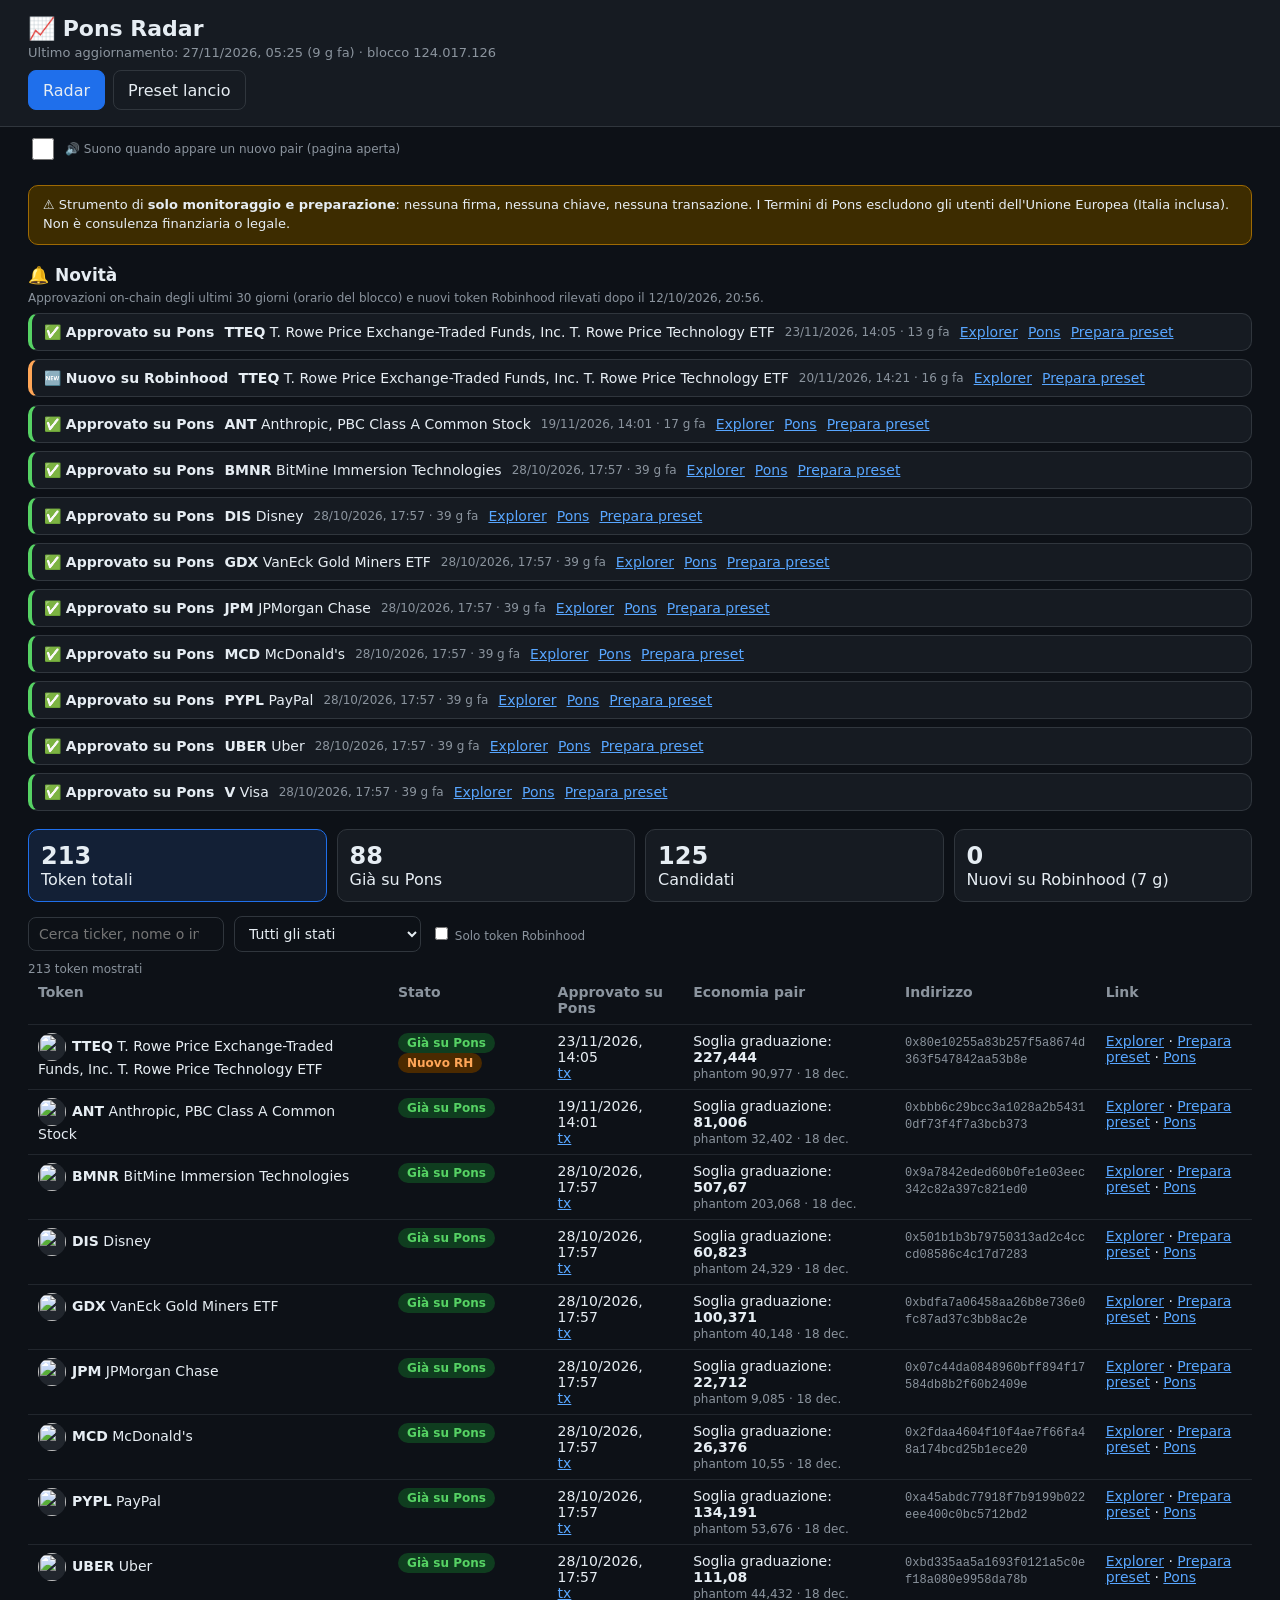
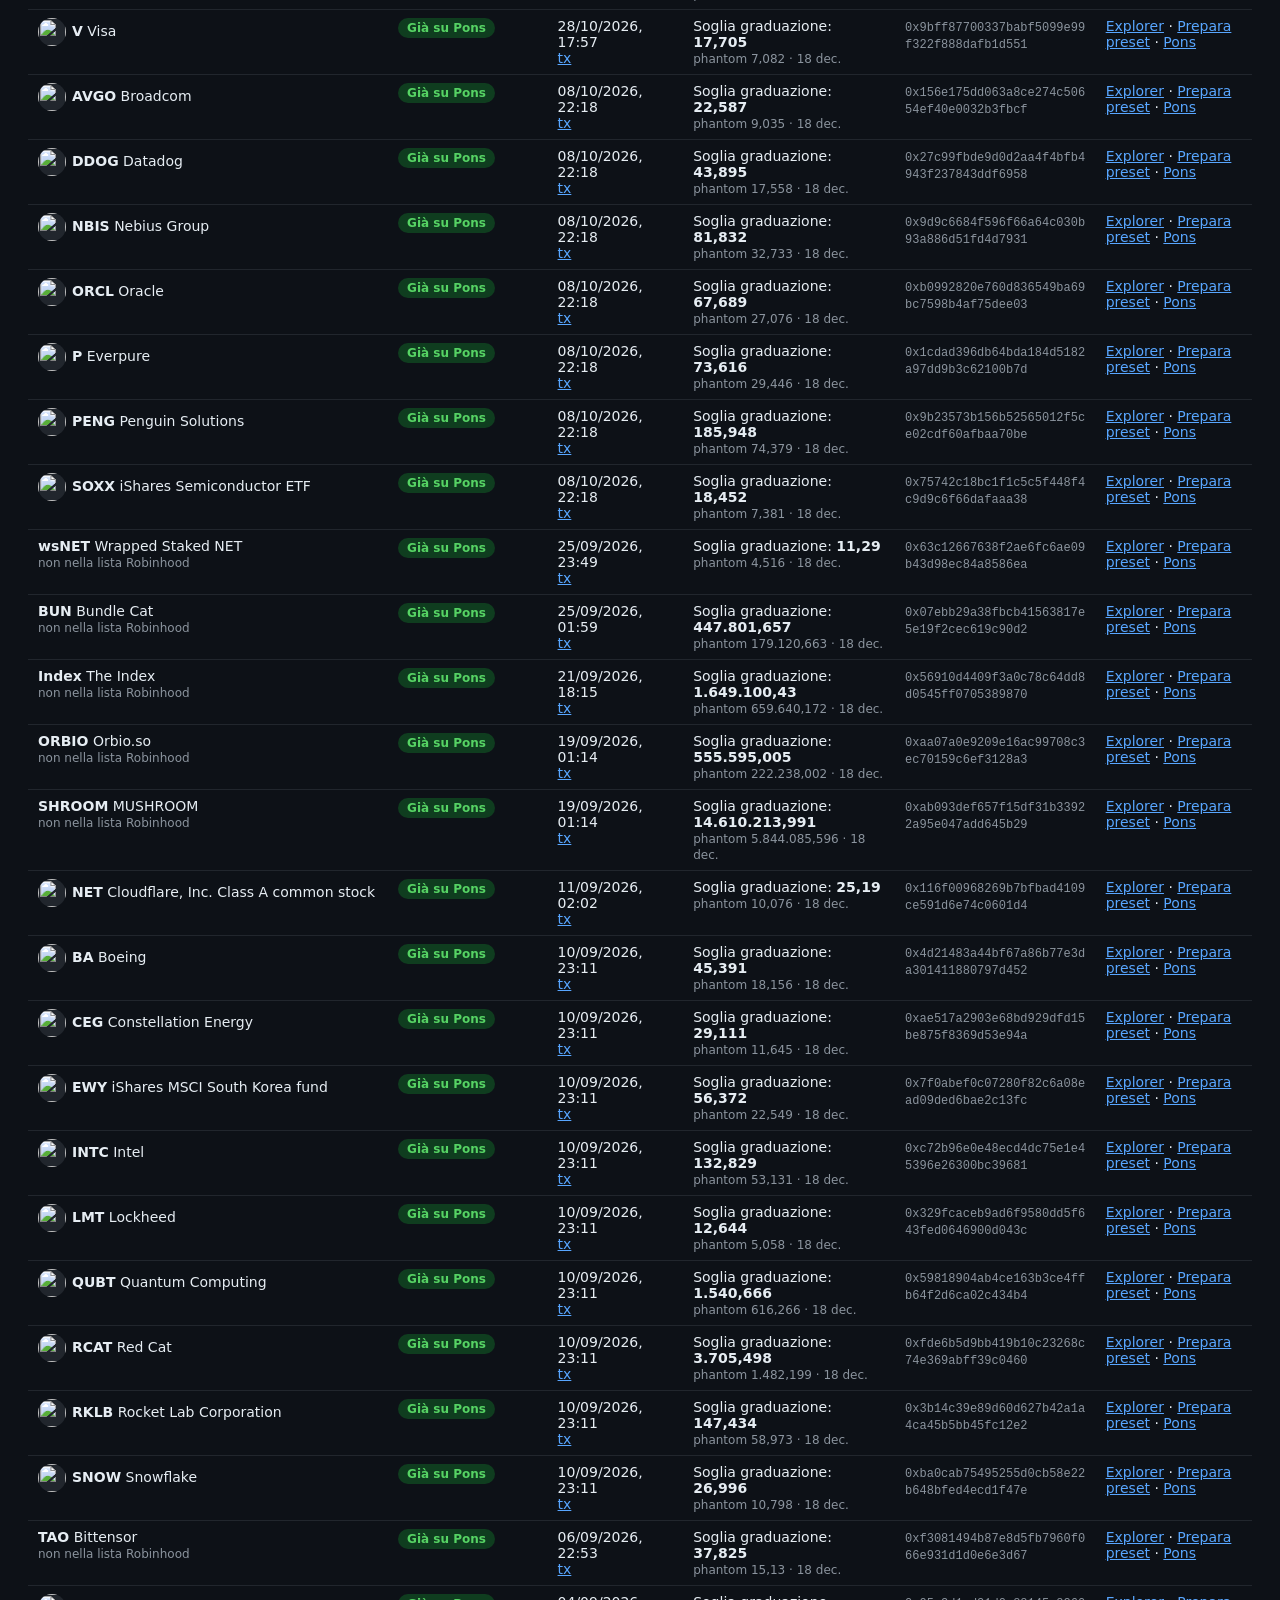
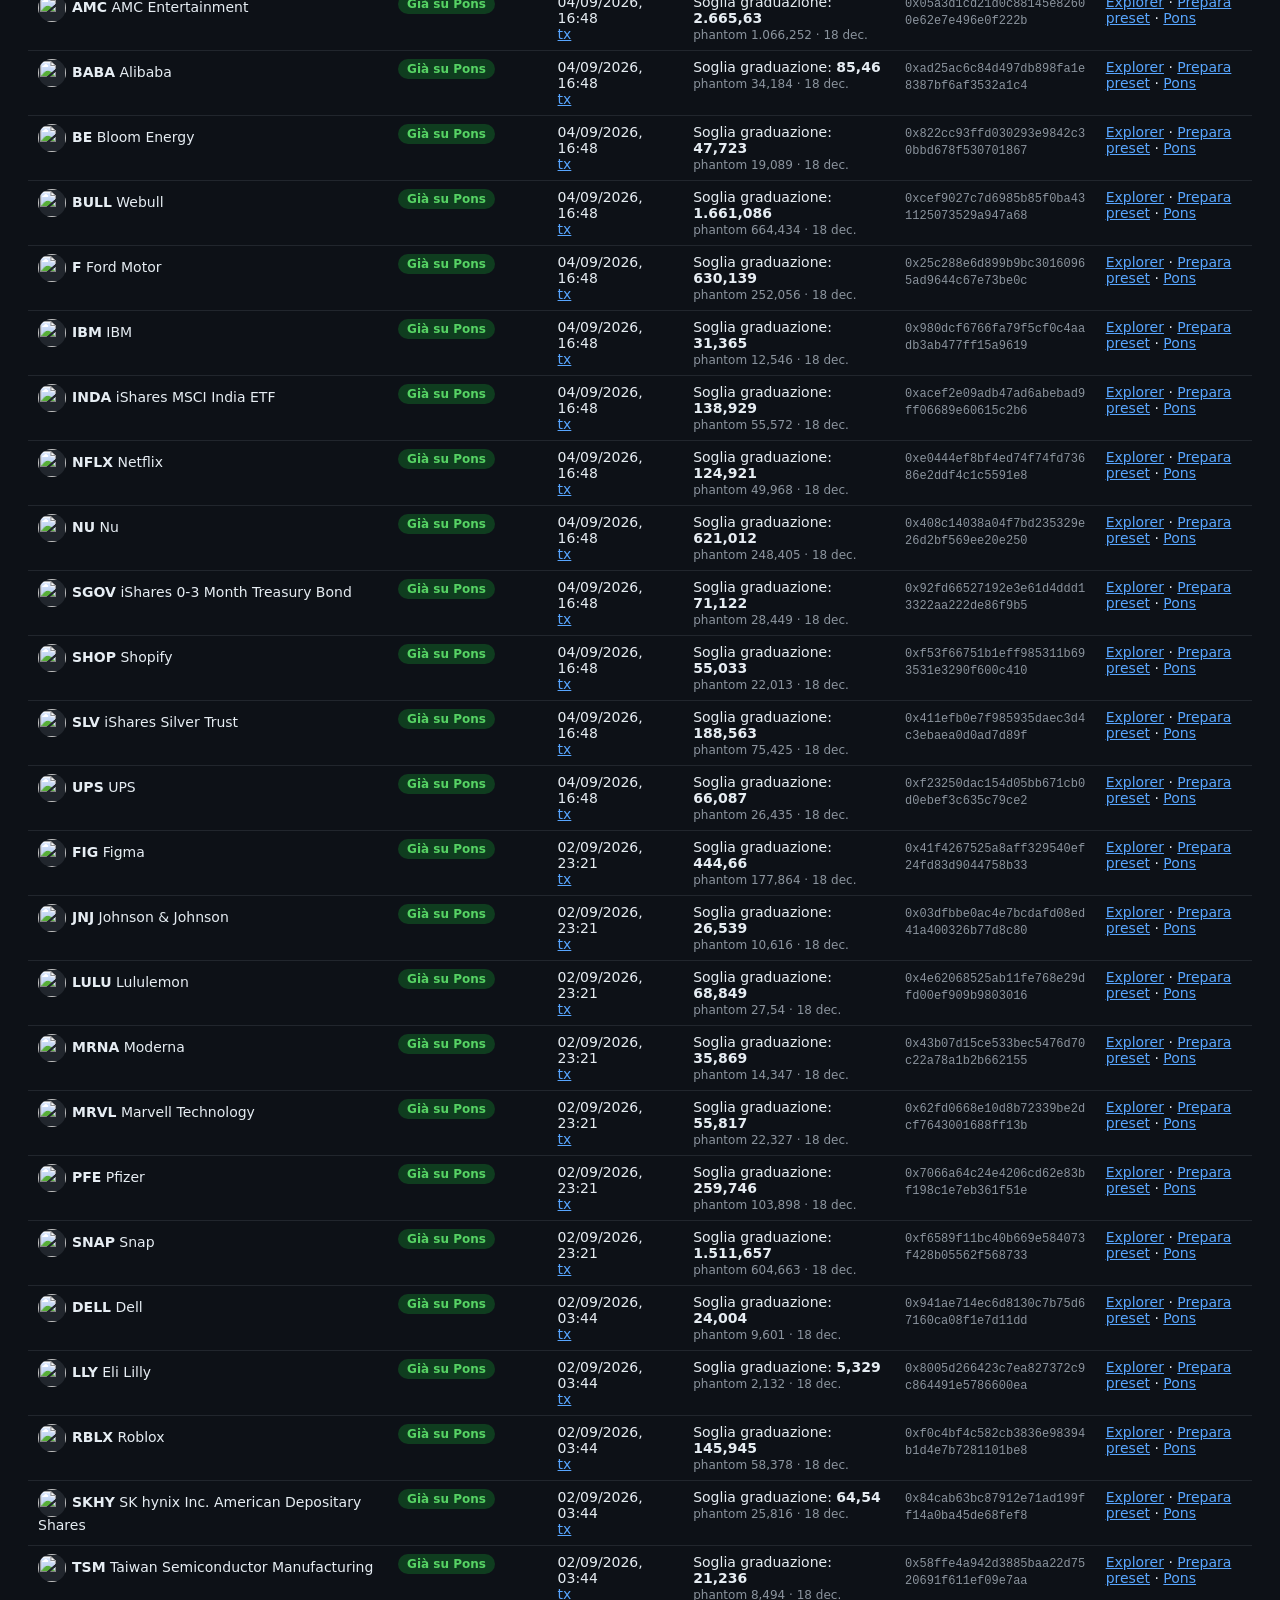
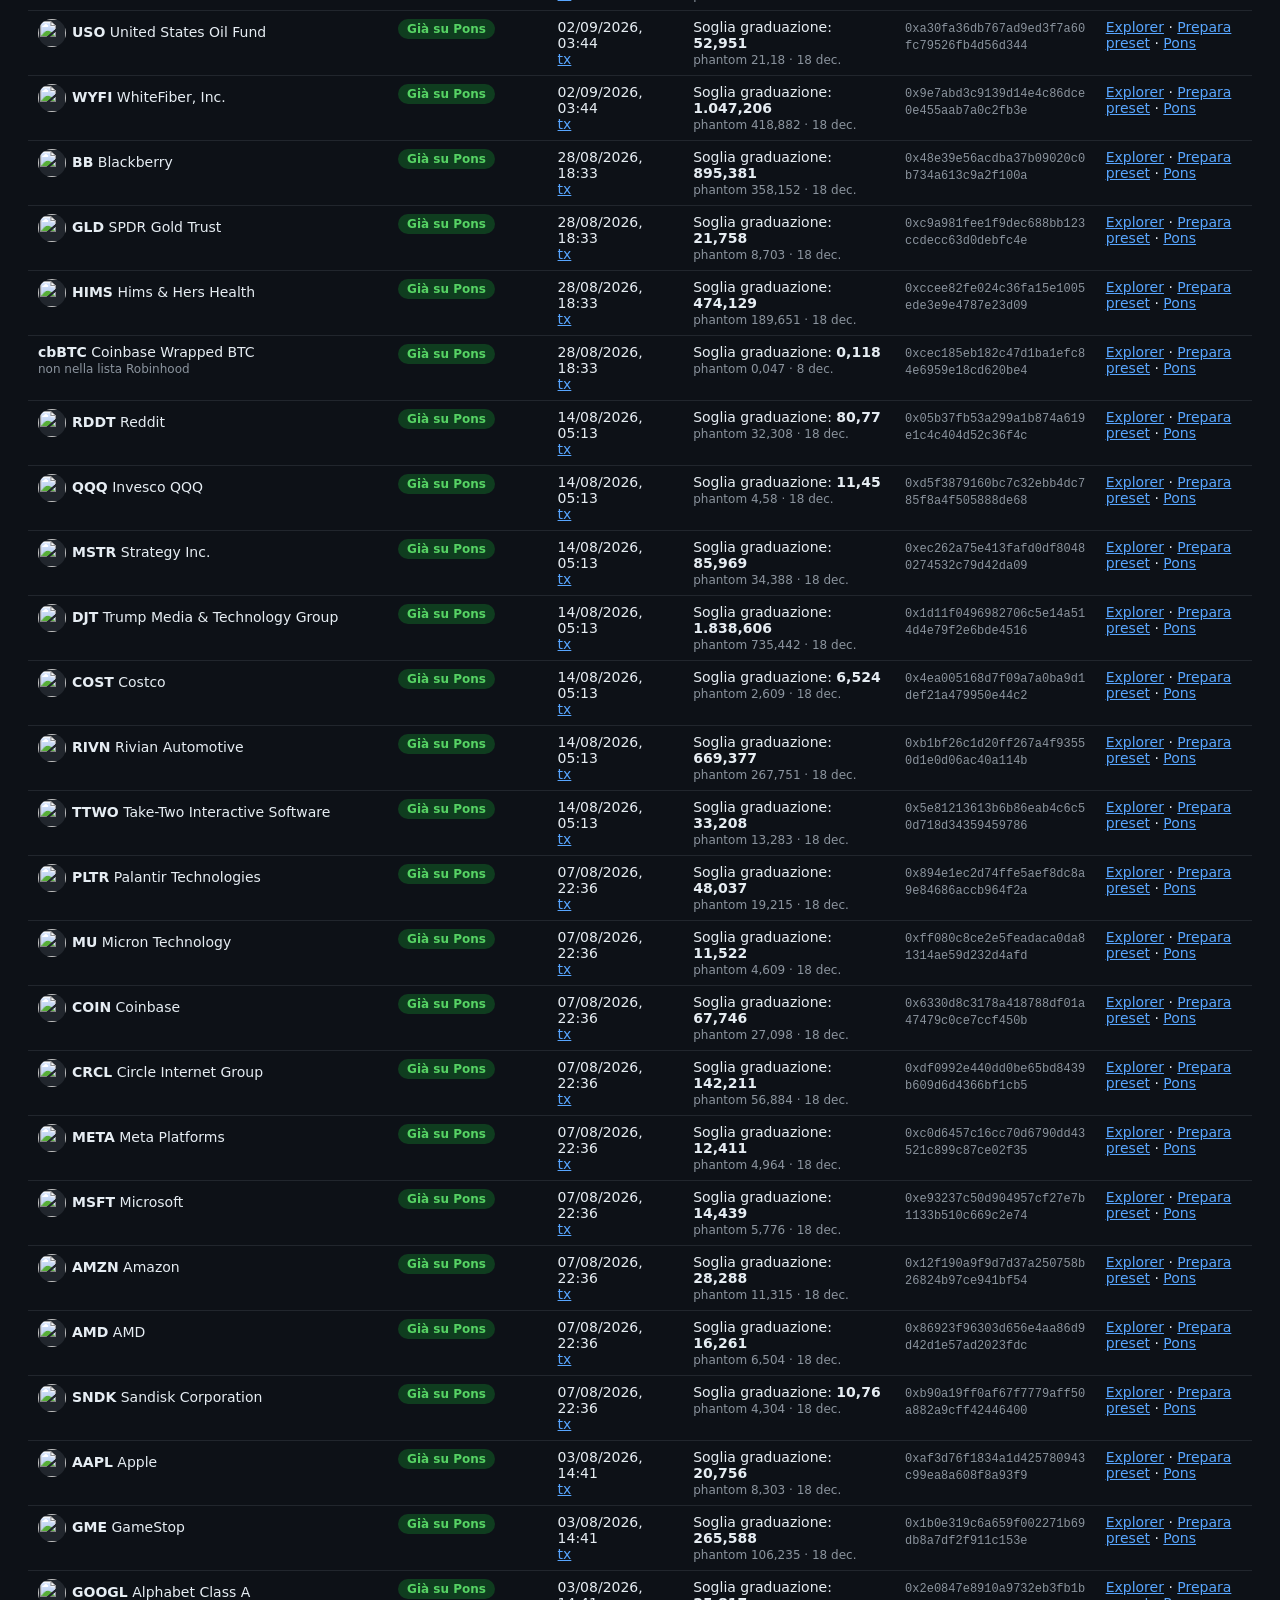
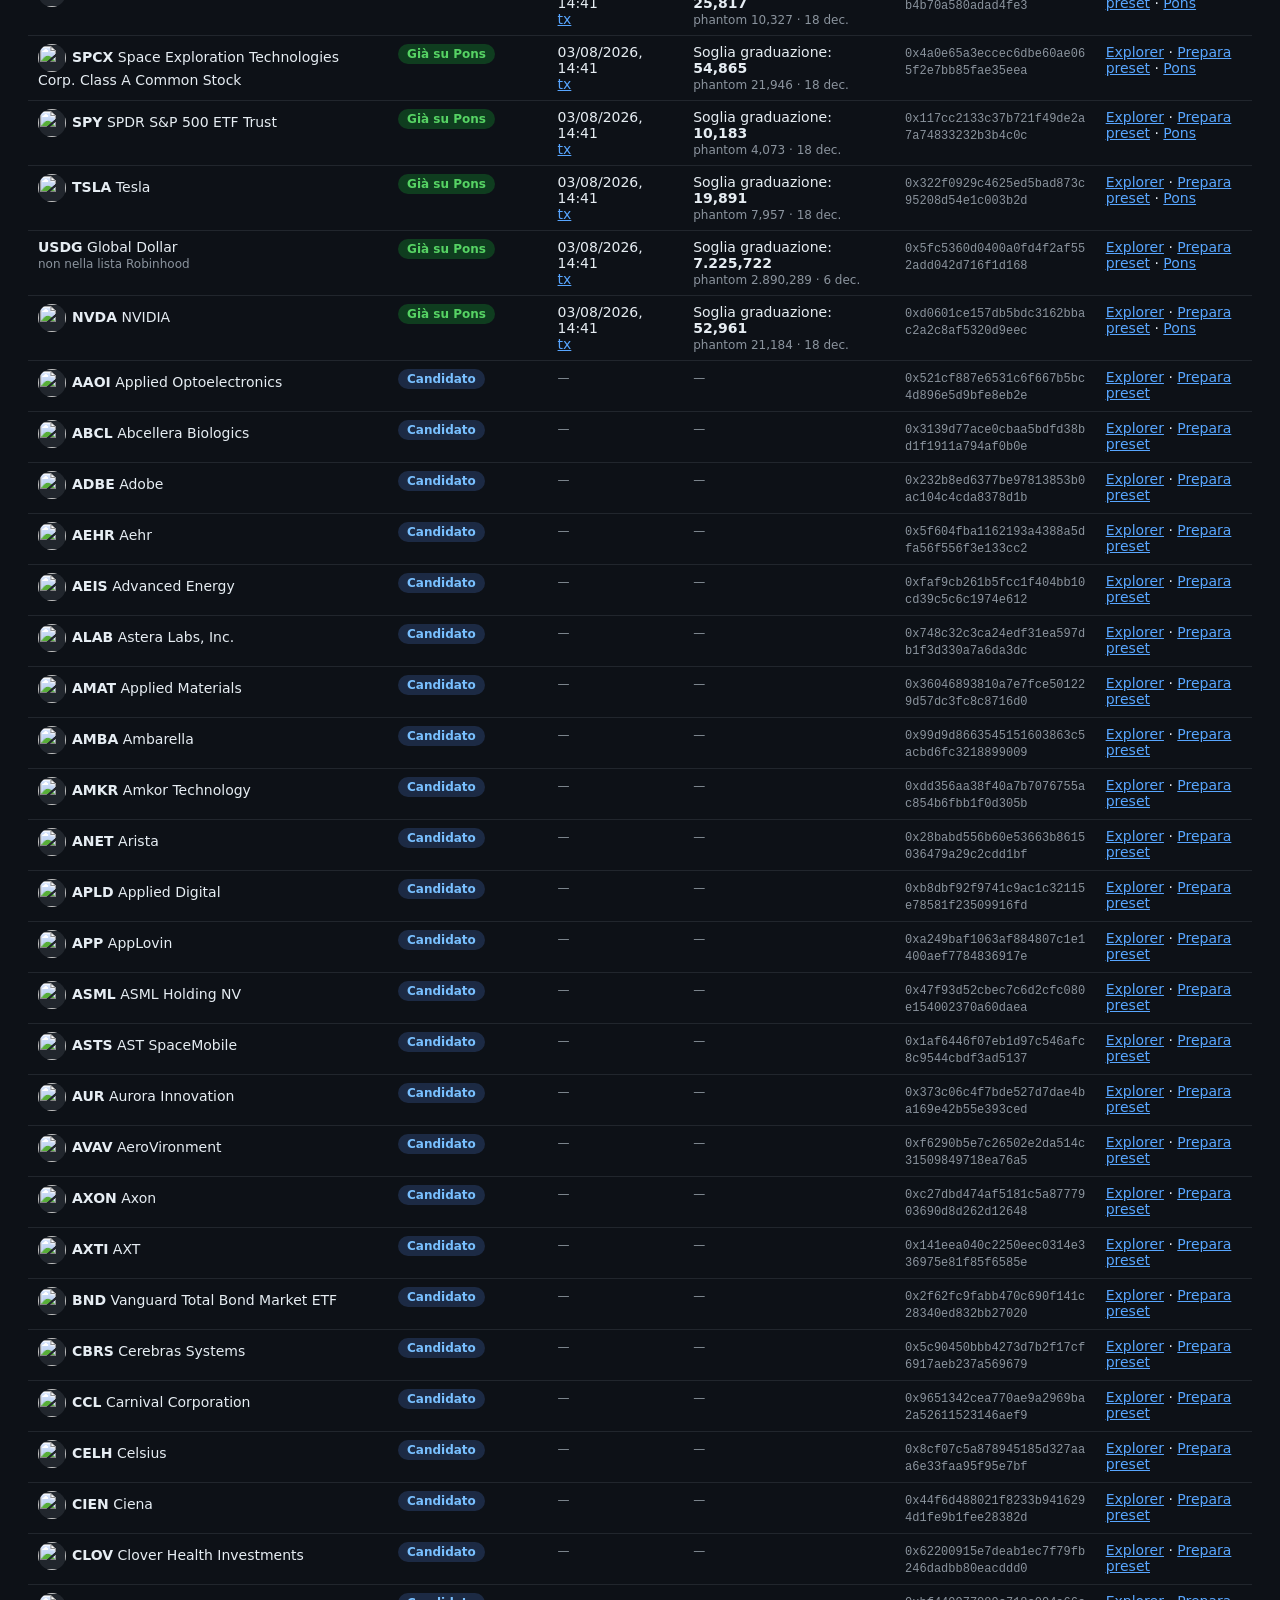
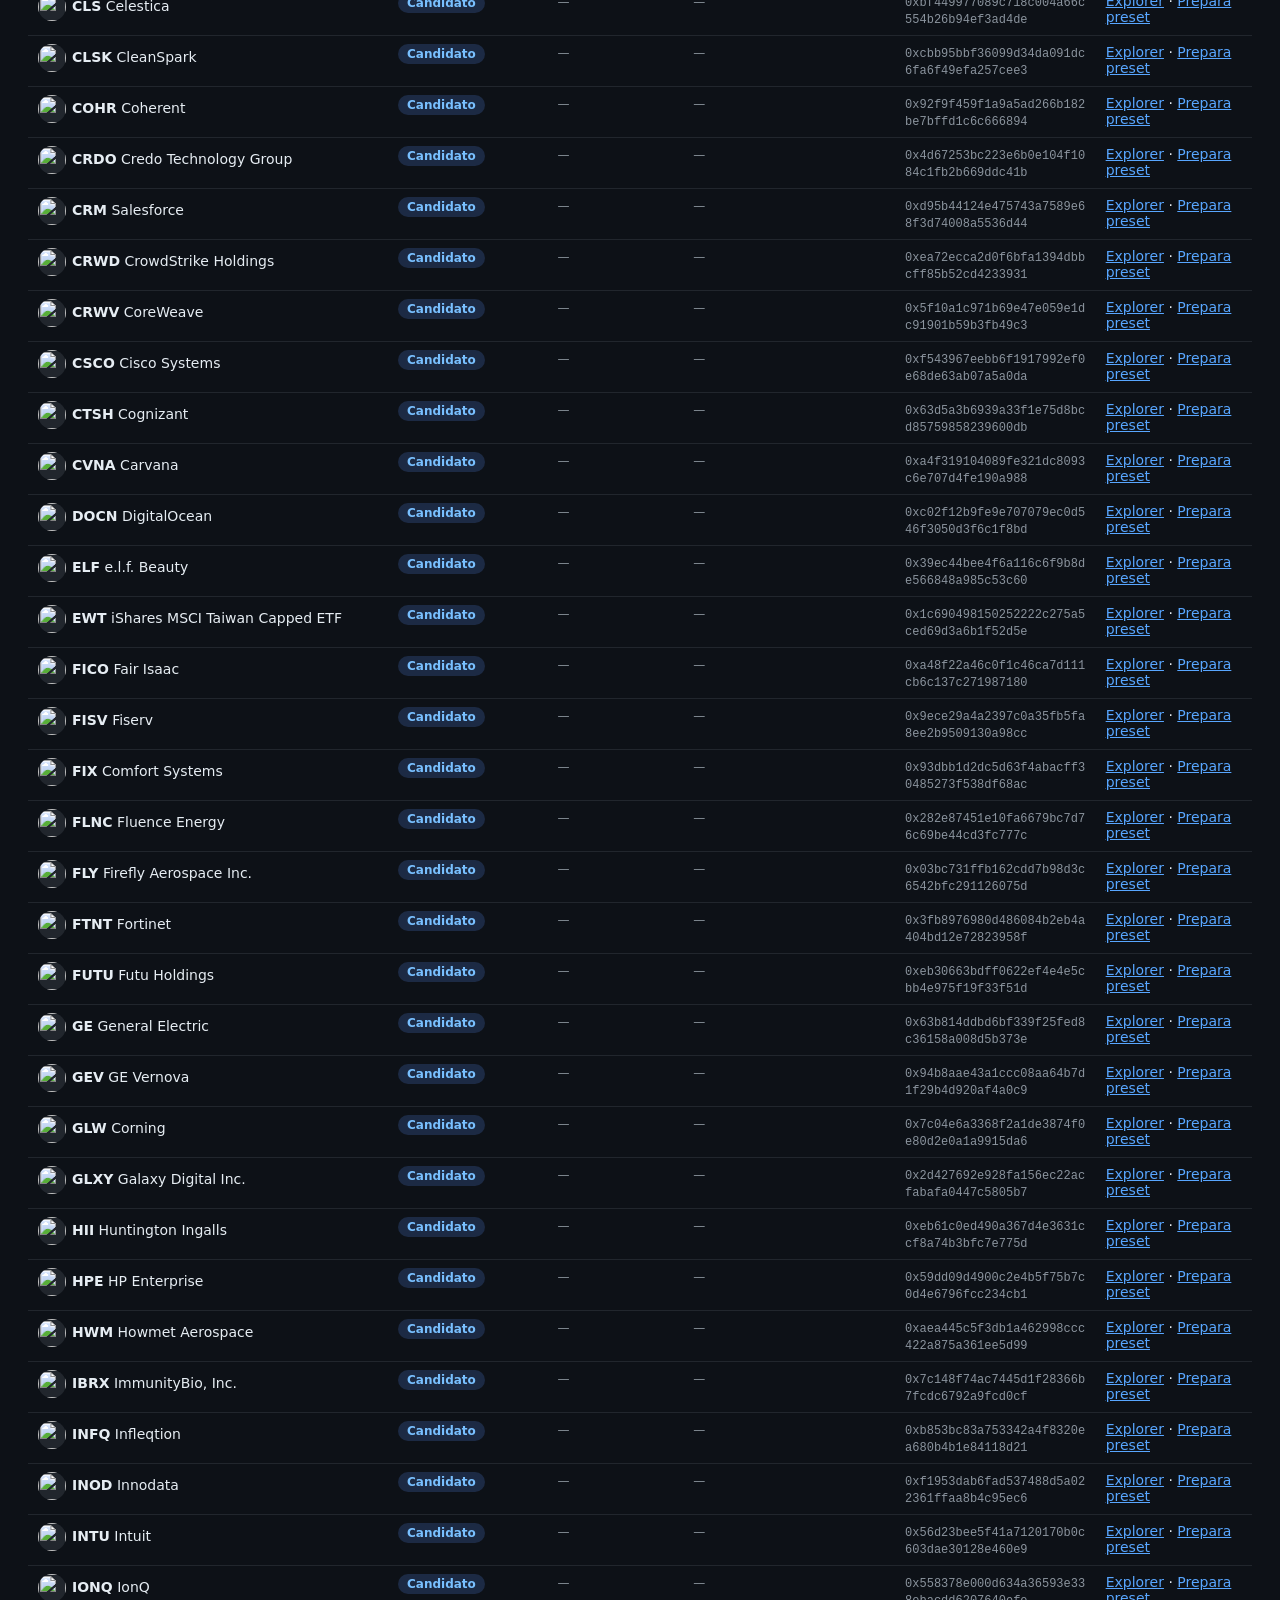
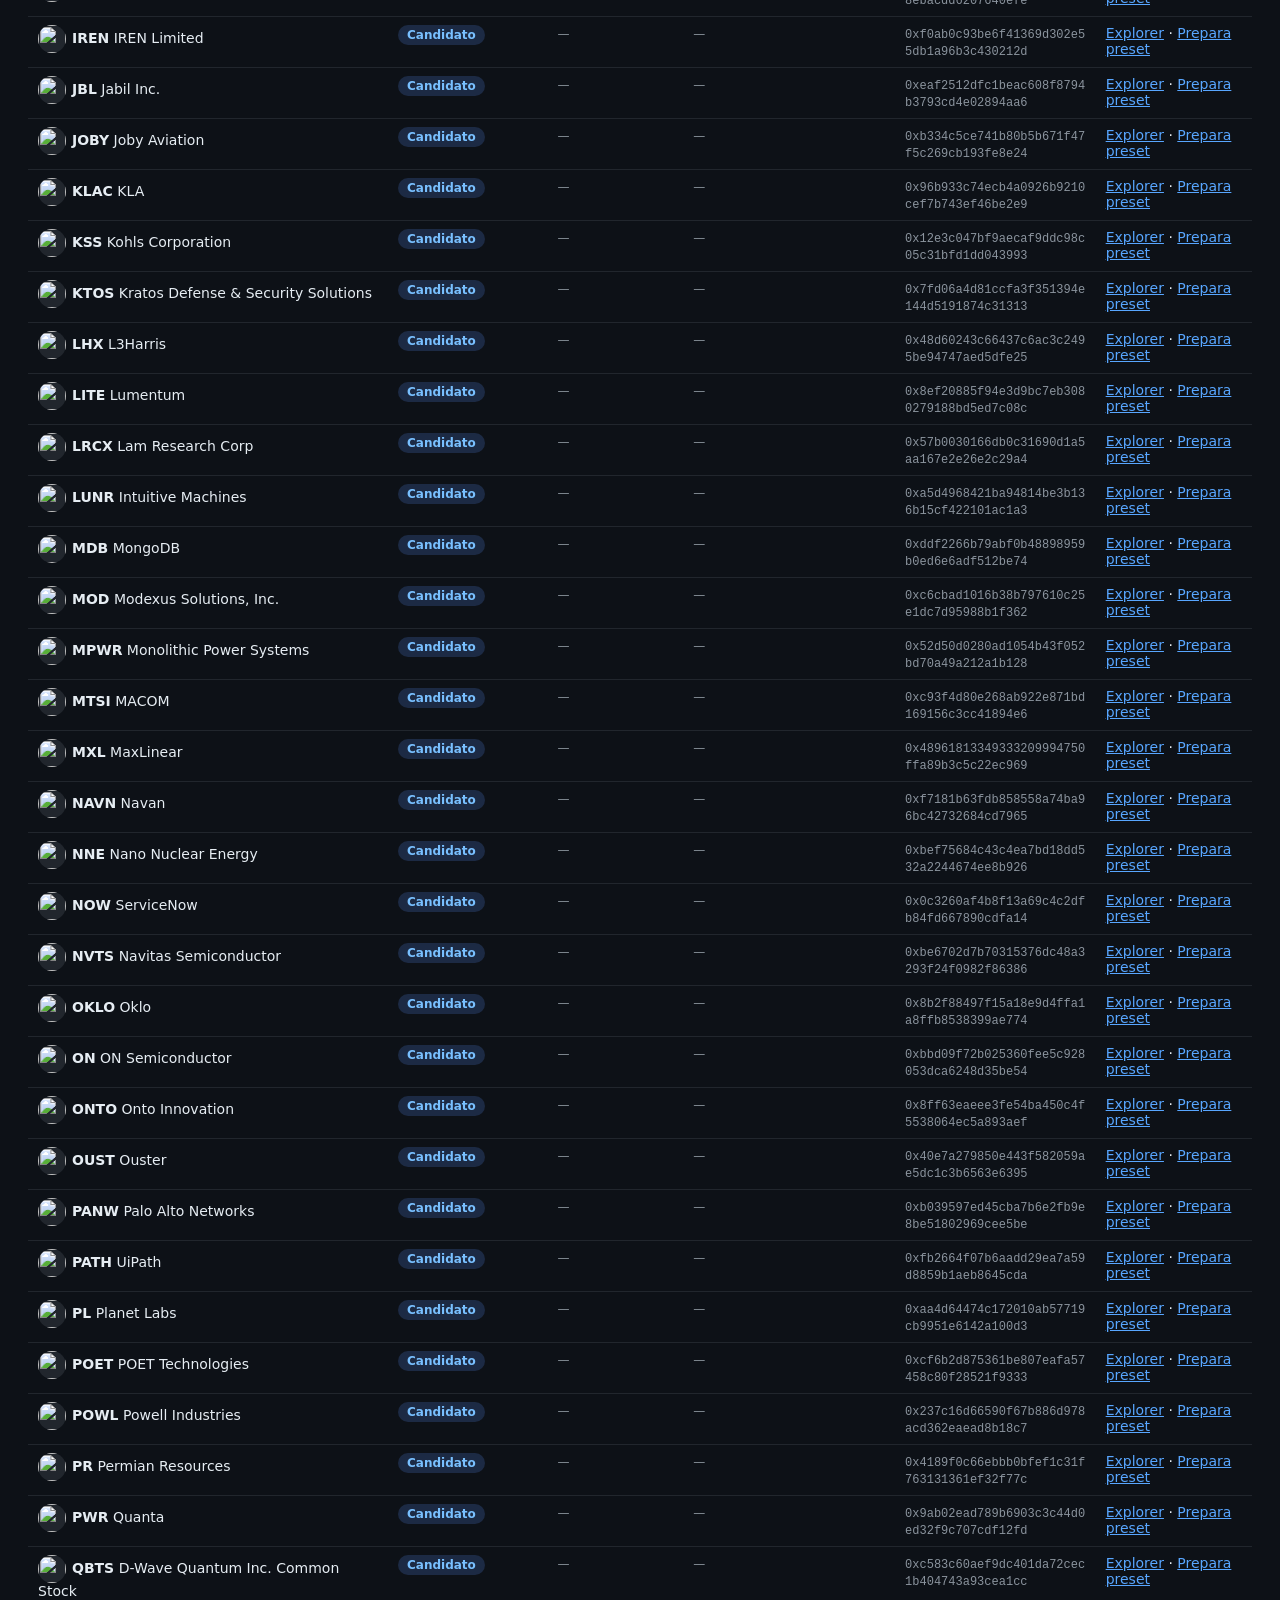
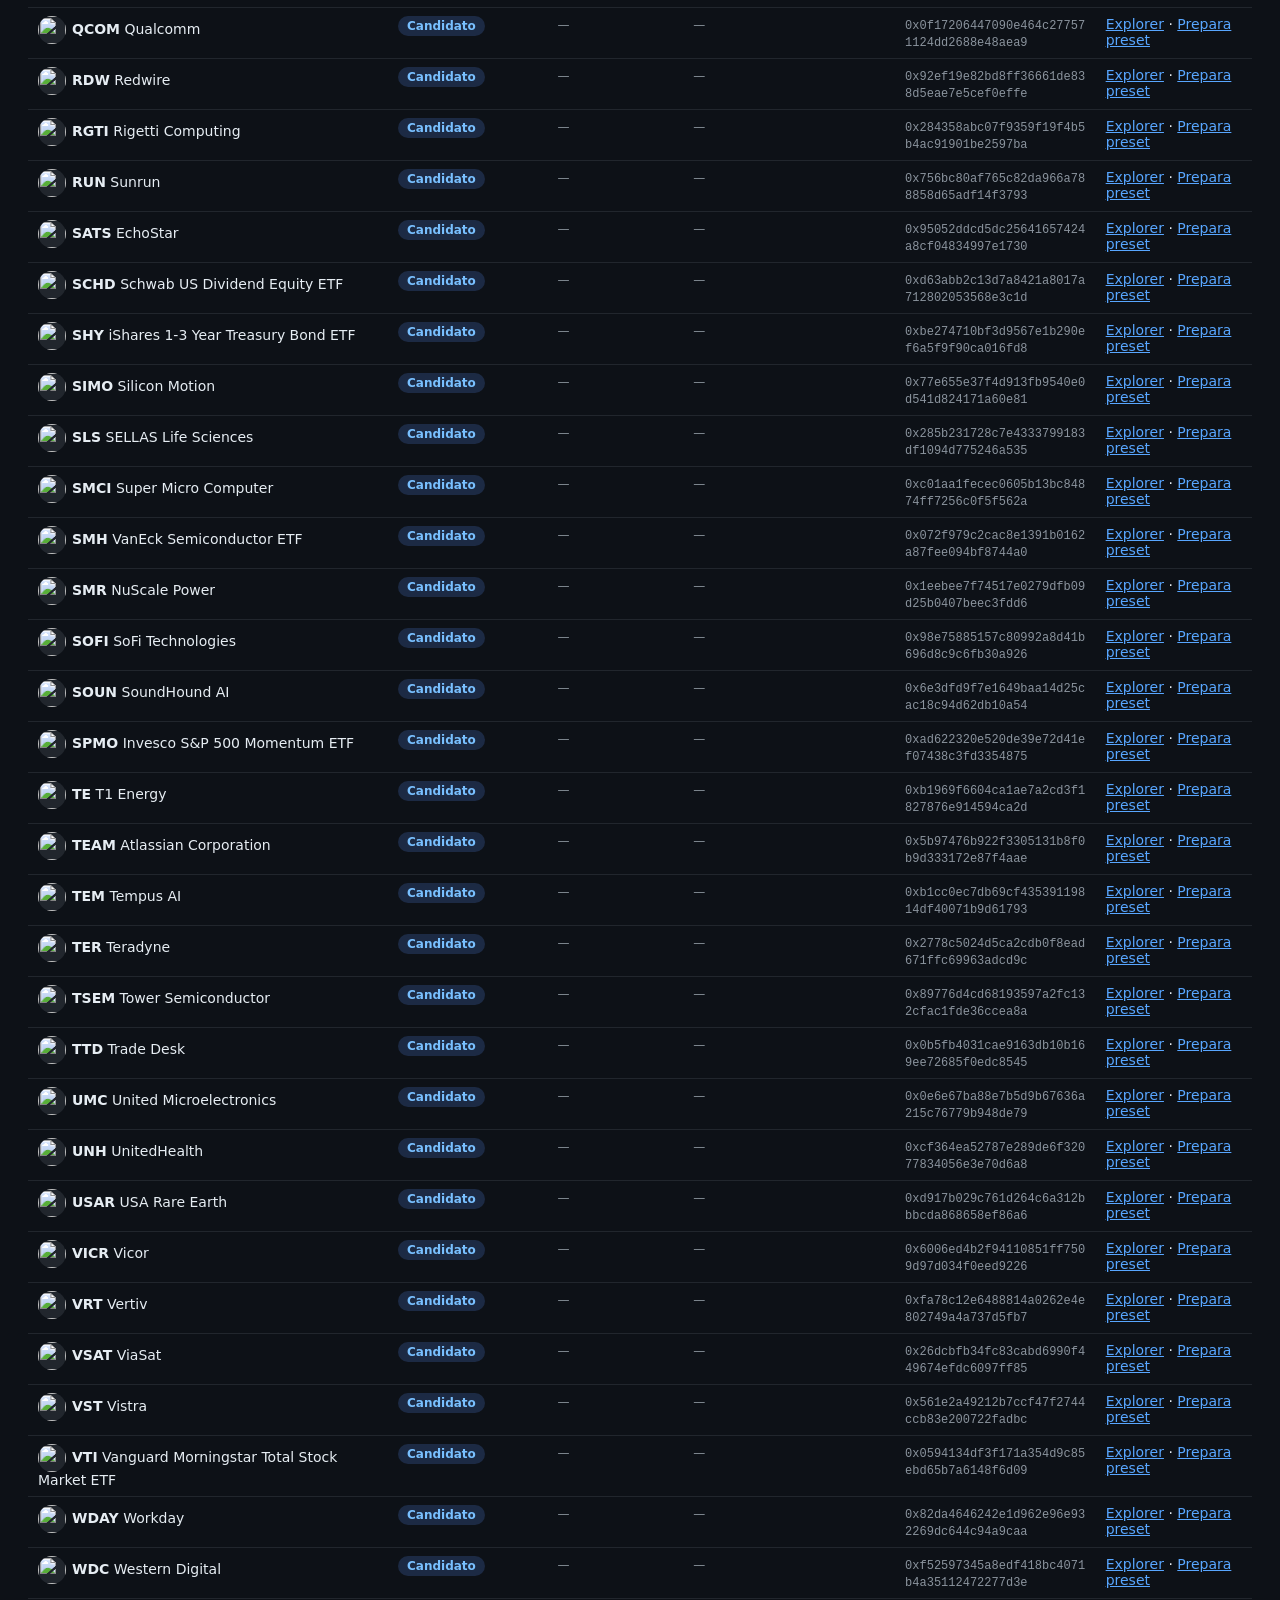
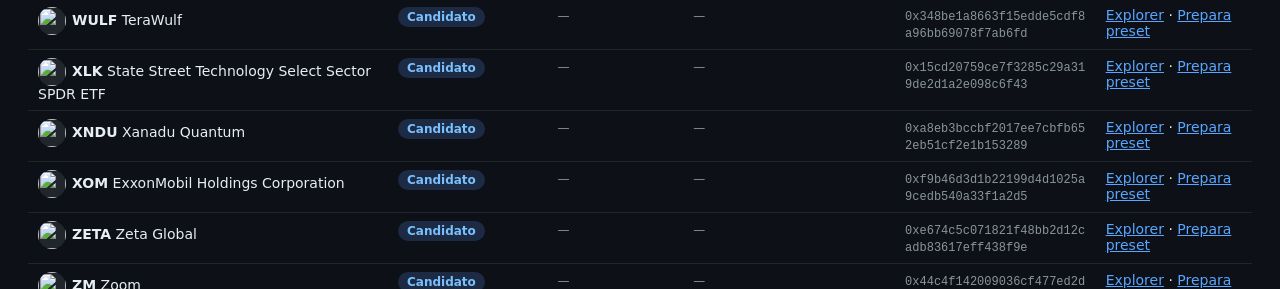
==== commit f5d84d12: "Aggiornamento automatico 2026-11-27T05:25:47Z" ====
--- a/index.html
+++ b/index.html
@@ -15,7 +15,7 @@
 <footer>Il rilevamento gira ogni 5 minuti tramite GitHub Actions (gli orari di GitHub possono slittare di alcuni minuti). Per una velocità al secondo servirebbe un server sempre acceso con websocket/feed del sequencer.<br>
 Fonti: lista ufficiale Robinhood <code>api.robinhood.com/rhj/assets</code> (chain 4663), eventi <code>PairTokenApprovalUpdated</code>/<code>PairTokenEconomicsUpdated</code> della factory Pons V2 <span class="addr" id="fac"></span> e lettura <code>approvedPairTokens()</code> via RPC pubblico. Gli indirizzi sono confrontati solo con la lista Robinhood: un token con lo stesso ticker ma indirizzo diverso è segnalato come possibile imitazione.</footer>
 <script>
-const D={"data": {"novita": [{"tipo": "approvato", "ts": 1795442706, "ticker": "TTEQ", "nome": "T. Rowe Price Exchange-Traded Funds, Inc. T. Rowe Price Technology ETF", "indirizzo": "0x80e10255a83b257f5a8674d363f547842aa53b8e", "robinhood": true, "tx": "0x1c3d105931d25fce2a347db53f81972e808bc79bd007a8c5e53e38cdbde50665"}, {"tipo": "nuovo_rh", "ts": 1795184467, "ticker": "TTEQ", "nome": "T. Rowe Price Exchange-Traded Funds, Inc. T. Rowe Price Technology ETF", "indirizzo": "0x80e10255a83b257f5a8674d363f547842aa53b8e", "robinhood": true}, {"tipo": "approvato", "ts": 1795096882, "ticker": "ANT", "nome": "Anthropic, PBC Class A Common Stock", "indirizzo": "0xbbb6c29bcc3a1028a2b54310df73f4f7a3bcb373", "robinhood": true, "tx": "0x853a806e86414fe394d4fdfd27cd16bd503355f3565e5060ecc8e9c4b4cd1995"}, {"tipo": "approvato", "ts": 1793210263, "ticker": "BMNR", "nome": "BitMine Immersion Technologies", "indirizzo": "0x9a7842eded60b0fe1e03eec342c82a397c821ed0", "robinhood": true, "tx": "0x7d0bd73845bb0acd87fb9b02868874f377b2aaea1ae244f3273dd66fff19ecec"}, {"tipo": "approvato", "ts": 1793210263, "ticker": "DIS", "nome": "Disney", "indirizzo": "0x501b1b3b79750313ad2c4cccd08586c4c17d7283", "robinhood": true, "tx": "0x7d0bd73845bb0acd87fb9b02868874f377b2aaea1ae244f3273dd66fff19ecec"}, {"tipo": "approvato", "ts": 1793210263, "ticker": "GDX", "nome": "VanEck Gold Miners ETF", "indirizzo": "0xbdfa7a06458aa26b8e736e0fc87ad37c3bb8ac2e", "robinhood": true, "tx": "0x7d0bd73845bb0acd87fb9b02868874f377b2aaea1ae244f3273dd66fff19ecec"}, {"tipo": "approvato", "ts": 1793210263, "ticker": "JPM", "nome": "JPMorgan Chase", "indirizzo": "0x07c44da0848960bff894f17584db8b2f60b2409e", "robinhood": true, "tx": "0x7d0bd73845bb0acd87fb9b02868874f377b2aaea1ae244f3273dd66fff19ecec"}, {"tipo": "approvato", "ts": 1793210263, "ticker": "MCD", "nome": "McDonald's", "indirizzo": "0x2fdaa4604f10f4ae7f66fa48a174bcd25b1ece20", "robinhood": true, "tx": "0x7d0bd73845bb0acd87fb9b02868874f377b2aaea1ae244f3273dd66fff19ecec"}, {"tipo": "approvato", "ts": 1793210263, "ticker": "PYPL", "nome": "PayPal", "indirizzo": "0xa45abdc77918f7b9199b022eee400c0bc5712bd2", "robinhood": true, "tx": "0x7d0bd73845bb0acd87fb9b02868874f377b2aaea1ae244f3273dd66fff19ecec"}, {"tipo": "approvato", "ts": 1793210263, "ticker": "UBER", "nome": "Uber", "indirizzo": "0xbd335aa5a1693f0121a5c0ef18a080e9958da78b", "robinhood": true, "tx": "0x7d0bd73845bb0acd87fb9b02868874f377b2aaea1ae244f3273dd66fff19ecec"}, {"tipo": "approvato", "ts": 1793210263, "ticker": "V", "nome": "Visa", "indirizzo": "0x9bff87700337babf5099e99f322f888dafb1d551", "robinhood": true, "tx": "0x7d0bd73845bb0acd87fb9b02868874f377b2aaea1ae244f3273dd66fff19ecec"}], "baseline_ts": 1791838614, "aggiornato": 1795736686, "blocco": 123836043, "factory": "0x7ed598bcef8bd9edd8c97a195c6d13f40801ec7e", "metodo": "eth_getLogs (PairTokenApprovalUpdated + PairTokenEconomicsUpdated, blocchi da 10M) + eth_call approvedPairTokens/pairTokenEconomics", "primo_avvio": false, "conteggi": {"pons": 88, "nuovo": 0, "candidato": 125, "revocato": 0, "altro": 0, "pons_robinhood": 80, "robinhood_totale": 205}, "errori": [], "token": [{"indirizzo": "0x80e10255a83b257f5a8674d363f547842aa53b8e", "ticker": "TTEQ", "nome": "T. Rowe Price Exchange-Traded Funds, Inc. T. Rowe Price Technology ETF", "stato_rh": "active", "logo": "https://cdn.robinhood.com/ncw_assets/logos/0x80e10255a83b257f5a8674d363f547842aa53b8e.png", "isin": "US87283Q7925", "decimali": 18, "robinhood": true, "stato": "pons", "nuovo_rh": true, "approvato_ts": 1795442706, "approvato_tx": "0x1c3d105931d25fce2a347db53f81972e808bc79bd007a8c5e53e38cdbde50665", "revocato_ts": null, "economia": {"phantomQuote": "90977444933920706205", "graduationThreshold": "227443612334801765513", "decimali": 18, "soglia_graduazione": 227.443612, "phantom": 90.977445}, "eventi": 1, "visto_rh_ts": 1795184467, "explorer": "https://robinhoodchain.blockscout.com/token/0x80e10255a83b257f5a8674d363f547842aa53b8e"}, {"indirizzo": "0xbbb6c29bcc3a1028a2b54310df73f4f7a3bcb373", "ticker": "ANT", "nome": "Anthropic, PBC Class A Common Stock", "stato_rh": "active", "logo": "https://cdn.robinhood.com/ncw_assets/logos/0xbbb6c29bcc3a1028a2b54310df73f4f7a3bcb373.png", "isin": "US03703U1079", "decimali": 18, "robinhood": true, "stato": "pons", "approvato_ts": 1795096882, "approvato_tx": "0x853a806e86414fe394d4fdfd27cd16bd503355f3565e5060ecc8e9c4b4cd1995", "revocato_ts": null, "economia": {"phantomQuote": "32402340807174885240", "graduationThreshold": "81005852017937213102", "decimali": 18, "soglia_graduazione": 81.005852, "phantom": 32.402341}, "eventi": 1, "visto_rh_ts": 1795110269, "explorer": "https://robinhoodchain.blockscout.com/token/0xbbb6c29bcc3a1028a2b54310df73f4f7a3bcb373"}, {"indirizzo": "0x9a7842eded60b0fe1e03eec342c82a397c821ed0", "ticker": "BMNR", "nome": "BitMine Immersion Technologies", "stato_rh": "active", "logo": "https://cdn.robinhood.com/ncw_assets/logos/0x9a7842eded60b0fe1e03eec342c82a397c821ed0.png", "isin": "US09175A2069", "decimali": 18, "robinhood": true, "stato": "pons", "approvato_ts": 1793210263, "approvato_tx": "0x7d0bd73845bb0acd87fb9b02868874f377b2aaea1ae244f3273dd66fff19ecec", "revocato_ts": null, "economia": {"phantomQuote": "203068115870751966756", "graduationThreshold": "507670289676879916891", "decimali": 18, "soglia_graduazione": 507.67029, "phantom": 203.068116}, "eventi": 1, "visto_rh_ts": 1793195979, "explorer": "https://robinhoodchain.blockscout.com/token/0x9a7842eded60b0fe1e03eec342c82a397c821ed0"}, {"indirizzo": "0x501b1b3b79750313ad2c4cccd08586c4c17d7283", "ticker": "DIS", "nome": "Disney", "stato_rh": "active", "logo": "https://cdn.robinhood.com/ncw_assets/logos/0x501b1b3b79750313ad2c4cccd08586c4c17d7283.png", "isin": "US2546871060", "decimali": 18, "robinhood": true, "stato": "pons", "approvato_ts": 1793210263, "approvato_tx": "0x7d0bd73845bb0acd87fb9b02868874f377b2aaea1ae244f3273dd66fff19ecec", "revocato_ts": null, "economia": {"phantomQuote": "24329030303030307927", "graduationThreshold": "60822575757575769819", "decimali": 18, "soglia_graduazione": 60.822576, "phantom": 24.32903}, "eventi": 1, "visto_rh_ts": 1793195979, "explorer": "https://robinhoodchain.blockscout.com/token/0x501b1b3b79750313ad2c4cccd08586c4c17d7283"}, {"indirizzo": "0xbdfa7a06458aa26b8e736e0fc87ad37c3bb8ac2e", "ticker": "GDX", "nome": "VanEck Gold Miners ETF", "stato_rh": "active", "logo": "https://cdn.robinhood.com/ncw_assets/logos/0xbdfa7a06458aa26b8e736e0fc87ad37c3bb8ac2e.png", "isin": "US92189F1066", "decimali": 18, "robinhood": true, "stato": "pons", "approvato_ts": 1793210263, "approvato_tx": "0x7d0bd73845bb0acd87fb9b02868874f377b2aaea1ae244f3273dd66fff19ecec", "revocato_ts": null, "economia": {"phantomQuote": "40148476177246850387", "graduationThreshold": "100371190443117125969", "decimali": 18, "soglia_graduazione": 100.37119, "phantom": 40.148476}, "eventi": 1, "visto_rh_ts": 1793195979, "explorer": "https://robinhoodchain.blockscout.com/token/0xbdfa7a06458aa26b8e736e0fc87ad37c3bb8ac2e"}, {"indirizzo": "0x07c44da0848960bff894f17584db8b2f60b2409e", "ticker": "JPM", "nome": "JPMorgan Chase", "stato_rh": "active", "logo": "https://cdn.robinhood.com/ncw_assets/logos/0x07c44da0848960bff894f17584db8b2f60b2409e.png", "isin": "US46625H1005", "decimali": 18, "robinhood": true, "stato": "pons", "approvato_ts": 1793210263, "approvato_tx": "0x7d0bd73845bb0acd87fb9b02868874f377b2aaea1ae244f3273dd66fff19ecec", "revocato_ts": null, "economia": {"phantomQuote": "9084958823159615983", "graduationThreshold": "22712397057899039958", "decimali": 18, "soglia_graduazione": 22.712397, "phantom": 9.084959}, "eventi": 1, "visto_rh_ts": 1793195979, "explorer": "https://robinhoodchain.blockscout.com/token/0x07c44da0848960bff894f17584db8b2f60b2409e"}, {"indirizzo": "0x2fdaa4604f10f4ae7f66fa48a174bcd25b1ece20", "ticker": "MCD", "nome": "McDonald's", "stato_rh": "active", "logo": "https://cdn.robinhood.com/ncw_assets/logos/0x2fdaa4604f10f4ae7f66fa48a174bcd25b1ece20.png", "isin": "US5801351017", "decimali": 18, "robinhood": true, "stato": "pons", "approvato_ts": 1793210263, "approvato_tx": "0x7d0bd73845bb0acd87fb9b02868874f377b2aaea1ae244f3273dd66fff19ecec", "revocato_ts": null, "economia": {"phantomQuote": "10550424530023727873", "graduationThreshold": "26376061325059319683", "decimali": 18, "soglia_graduazione": 26.376061, "phantom": 10.550425}, "eventi": 1, "visto_rh_ts": 1793195979, "explorer": "https://robinhoodchain.blockscout.com/token/0x2fdaa4604f10f4ae7f66fa48a174bcd25b1ece20"}, {"indirizzo": "0xa45abdc77918f7b9199b022eee400c0bc5712bd2", "ticker": "PYPL", "nome": "PayPal", "stato_rh": "active", "logo": "https://cdn.robinhood.com/ncw_assets/logos/0xa45abdc77918f7b9199b022eee400c0bc5712bd2.png", "isin": "US70450Y1038", "decimali": 18, "robinhood": true, "stato": "pons", "approvato_ts": 1793210263, "approvato_tx": "0x7d0bd73845bb0acd87fb9b02868874f377b2aaea1ae244f3273dd66fff19ecec", "revocato_ts": null, "economia": {"phantomQuote": "53676446937126838487", "graduationThreshold": "134191117342817096218", "decimali": 18, "soglia_graduazione": 134.191117, "phantom": 53.676447}, "eventi": 1, "visto_rh_ts": 1793195979, "explorer": "https://robinhoodchain.blockscout.com/token/0xa45abdc77918f7b9199b022eee400c0bc5712bd2"}, {"indirizzo": "0xbd335aa5a1693f0121a5c0ef18a080e9958da78b", "ticker": "UBER", "nome": "Uber", "stato_rh": "active", "logo": "https://cdn.robinhood.com/ncw_assets/logos/0xbd335aa5a1693f0121a5c0ef18a080e9958da78b.png", "isin": "US90353T1007", "decimali": 18, "robinhood": true, "stato": "pons", "approvato_ts": 1793210263, "approvato_tx": "0x7d0bd73845bb0acd87fb9b02868874f377b2aaea1ae244f3273dd66fff19ecec", "revocato_ts": null, "economia": {"phantomQuote": "44431803228285938813", "graduationThreshold": "111079508070714847033", "decimali": 18, "soglia_graduazione": 111.079508, "phantom": 44.431803}, "eventi": 1, "visto_rh_ts": 1793195979, "explorer": "https://robinhoodchain.blockscout.com/token/0xbd335aa5a1693f0121a5c0ef18a080e9958da78b"}, {"indirizzo": "0x9bff87700337babf5099e99f322f888dafb1d551", "ticker": "V", "nome": "Visa", "stato_rh": "active", "logo": "https://cdn.robinhood.com/ncw_assets/logos/0x9bff87700337babf5099e99f322f888dafb1d551.png", "isin": "US92826C8394", "decimali": 18, "robinhood": true, "stato": "pons", "approvato_ts": 1793210263, "approvato_tx": "0x7d0bd73845bb0acd87fb9b02868874f377b2aaea1ae244f3273dd66fff19ecec", "revocato_ts": null, "economia": {"phantomQuote": "7081926024568679987", "graduationThreshold": "17704815061421699968", "decimali": 18, "soglia_graduazione": 17.704815, "phantom": 7.081926}, "eventi": 1, "visto_rh_ts": 1793195979, "explorer": "https://robinhoodchain.blockscout.com/token/0x9bff87700337babf5099e99f322f888dafb1d551"}, {"indirizzo": "0x156e175dd063a8ce274c50654ef40e0032b3fbcf", "ticker": "AVGO", "nome": "Broadcom", "stato_rh": "active", "logo": "https://cdn.robinhood.com/ncw_assets/logos/0x156e175dd063a8ce274c50654ef40e0032b3fbcf.png", "isin": "US11135F1012", "decimali": 18, "robinhood": true, "stato": "pons", "approvato_ts": 1791497927, "approvato_tx": "0x247f802c02d1267c943897349a8339ae8977d4743d2957f0c8f649649342f1ef", "revocato_ts": null, "economia": {"phantomQuote": "9034927540934115220", "graduationThreshold": "22587318852335288052", "decimali": 18, "soglia_graduazione": 22.587319, "phantom": 9.034928}, "eventi": 1, "visto_rh_ts": 1791838614, "explorer": "https://robinhoodchain.blockscout.com/token/0x156e175dd063a8ce274c50654ef40e0032b3fbcf"}, {"indirizzo": "0x27c99fbde9d0d2aa4f4bfb4943f237843ddf6958", "ticker": "DDOG", "nome": "Datadog", "stato_rh": "active", "logo": "https://cdn.robinhood.com/ncw_assets/logos/0x27c99fbde9d0d2aa4f4bfb4943f237843ddf6958.png", "isin": "US23804L1035", "decimali": 18, "robinhood": true, "stato": "pons", "approvato_ts": 1791497927, "approvato_tx": "0x247f802c02d1267c943897349a8339ae8977d4743d2957f0c8f649649342f1ef", "revocato_ts": null, "economia": {"phantomQuote": "17558190168395987370", "graduationThreshold": "43895475420989968425", "decimali": 18, "soglia_graduazione": 43.895475, "phantom": 17.55819}, "eventi": 1, "visto_rh_ts": 1791838614, "explorer": "https://robinhoodchain.blockscout.com/token/0x27c99fbde9d0d2aa4f4bfb4943f237843ddf6958"}, {"indirizzo": "0x9d9c6684f596f66a64c030b93a886d51fd4d7931", "ticker": "NBIS", "nome": "Nebius Group", "stato_rh": "active", "logo": "https://cdn.robinhood.com/ncw_assets/logos/0x9d9c6684f596f66a64c030b93a886d51fd4d7931.png", "isin": "NL0009805522", "decimali": 18, "robinhood": true, "stato": "pons", "approvato_ts": 1791497927, "approvato_tx": "0x247f802c02d1267c943897349a8339ae8977d4743d2957f0c8f649649342f1ef", "revocato_ts": null, "economia": {"phantomQuote": "32732602491506231171", "graduationThreshold": "81831506228765577929", "decimali": 18, "soglia_graduazione": 81.831506, "phantom": 32.732602}, "eventi": 1, "visto_rh_ts": 1791838614, "explorer": "https://robinhoodchain.blockscout.com/token/0x9d9c6684f596f66a64c030b93a886d51fd4d7931"}, {"indirizzo": "0xb0992820e760d836549ba69bc7598b4af75dee03", "ticker": "ORCL", "nome": "Oracle", "stato_rh": "active", "logo": "https://cdn.robinhood.com/ncw_assets/logos/0xb0992820e760d836549ba69bc7598b4af75dee03.png", "isin": "US68389X1054", "decimali": 18, "robinhood": true, "stato": "pons", "approvato_ts": 1791497927, "approvato_tx": "0x247f802c02d1267c943897349a8339ae8977d4743d2957f0c8f649649342f1ef", "revocato_ts": null, "economia": {"phantomQuote": "27075755689266304769", "graduationThreshold": "67689389223165761924", "decimali": 18, "soglia_graduazione": 67.689389, "phantom": 27.075756}, "eventi": 1, "visto_rh_ts": 1791838614, "explorer": "https://robinhoodchain.blockscout.com/token/0xb0992820e760d836549ba69bc7598b4af75dee03"}, {"indirizzo": "0x1cdad396db64bda184d5182a97dd9b3c62100b7d", "ticker": "P", "nome": "Everpure", "stato_rh": "active", "logo": "https://cdn.robinhood.com/ncw_assets/logos/0x1cdad396db64bda184d5182a97dd9b3c62100b7d.png", "isin": "US74624M1027", "decimali": 18, "robinhood": true, "stato": "pons", "approvato_ts": 1791497927, "approvato_tx": "0x247f802c02d1267c943897349a8339ae8977d4743d2957f0c8f649649342f1ef", "revocato_ts": null, "economia": {"phantomQuote": "29446469833119385903", "graduationThreshold": "73616174582798464757", "decimali": 18, "soglia_graduazione": 73.616175, "phantom": 29.44647}, "eventi": 1, "visto_rh_ts": 1791838614, "explorer": "https://robinhoodchain.blockscout.com/token/0x1cdad396db64bda184d5182a97dd9b3c62100b7d"}, {"indirizzo": "0x9b23573b156b52565012f5ce02cdf60afbaa70be", "ticker": "PENG", "nome": "Penguin Solutions", "stato_rh": "active", "logo": "https://cdn.robinhood.com/ncw_assets/logos/0x9b23573b156b52565012f5ce02cdf60afbaa70be.png", "isin": "US7069151055", "decimali": 18, "robinhood": true, "stato": "pons", "approvato_ts": 1791497927, "approvato_tx": "0x247f802c02d1267c943897349a8339ae8977d4743d2957f0c8f649649342f1ef", "revocato_ts": null, "economia": {"phantomQuote": "74379068887693682803", "graduationThreshold": "185947672219234207007", "decimali": 18, "soglia_graduazione": 185.947672, "phantom": 74.379069}, "eventi": 1, "visto_rh_ts": 1791838614, "explorer": "https://robinhoodchain.blockscout.com/token/0x9b23573b156b52565012f5ce02cdf60afbaa70be"}, {"indirizzo": "0x75742c18bc1f1c5c5f448f4c9d9c6f66dafaaa38", "ticker": "SOXX", "nome": "iShares Semiconductor ETF", "stato_rh": "active", "logo": "https://cdn.robinhood.com/ncw_assets/logos/0x75742c18bc1f1c5c5f448f4c9d9c6f66dafaaa38.png", "isin": "US4642875235", "decimali": 18, "robinhood": true, "stato": "pons", "approvato_ts": 1791497927, "approvato_tx": "0x247f802c02d1267c943897349a8339ae8977d4743d2957f0c8f649649342f1ef", "revocato_ts": null, "economia": {"phantomQuote": "7380627140579709444", "graduationThreshold": "18451567851449273610", "decimali": 18, "soglia_graduazione": 18.451568, "phantom": 7.380627}, "eventi": 1, "visto_rh_ts": 1791838614, "explorer": "https://robinhoodchain.blockscout.com/token/0x75742c18bc1f1c5c5f448f4c9d9c6f66dafaaa38"}, {"indirizzo": "0x63c12667638f2ae6fc6ae09b43d98ec84a8586ea", "ticker": "wsNET", "nome": "Wrapped Staked NET", "robinhood": false, "logo": "", "stato": "pons", "approvato_ts": 1790380172, "approvato_tx": "0x557f66db1ffc46efb54f8bab4e02d7fbdd93fa5d93dca0907f3c7e35c17f4473", "revocato_ts": null, "economia": {"phantomQuote": "4516035493153025059", "graduationThreshold": "11290088732882562649", "decimali": 18, "soglia_graduazione": 11.290089, "phantom": 4.516035}, "eventi": 1, "visto_rh_ts": null, "explorer": "https://robinhoodchain.blockscout.com/token/0x63c12667638f2ae6fc6ae09b43d98ec84a8586ea"}, {"indirizzo": "0x07ebb29a38fbcb41563817e5e19f2cec619c90d2", "ticker": "BUN", "nome": "Bundle Cat", "robinhood": false, "logo": "", "stato": "pons", "approvato_ts": 1790301579, "approvato_tx": "0x542055e63455ebf14d5744233f81cbcdbff670b196c228bef3943f8ef6d2ee0d", "revocato_ts": null, "economia": {"phantomQuote": "179120662876056642348632", "graduationThreshold": "447801657190141605871580", "decimali": 18, "soglia_graduazione": 447801.65719, "phantom": 179120.662876}, "eventi": 1, "visto_rh_ts": null, "explorer": "https://robinhoodchain.blockscout.com/token/0x07ebb29a38fbcb41563817e5e19f2cec619c90d2"}, {"indirizzo": "0x56910d4409f3a0c78c64dd8d0545ff0705389870", "ticker": "Index", "nome": "The Index", "robinhood": false, "logo": "", "stato": "pons", "approvato_ts": 1790014553, "approvato_tx": "0x0669d9bbb7ee89737f44df40740946f83273f85a7477e9740be344a3c5312dbb", "revocato_ts": null, "economia": {"phantomQuote": "659640171971840030686683", "graduationThreshold": "1649100429929600076716708", "decimali": 18, "soglia_graduazione": 1649100.42993, "phantom": 659640.171972}, "eventi": 1, "visto_rh_ts": null, "explorer": "https://robinhoodchain.blockscout.com/token/0x56910d4409f3a0c78c64dd8d0545ff0705389870"}, {"indirizzo": "0xaa07a0e9209e16ac99708c3ec70159c6ef3128a3", "ticker": "ORBIO", "nome": "Orbio.so", "robinhood": false, "logo": "", "stato": "pons", "approvato_ts": 1789780456, "approvato_tx": "0xc91945e32c97a2f0e0b73e5533050116d768579859f93ada809087103e45212c", "revocato_ts": null, "economia": {"phantomQuote": "222238002012227357963707", "graduationThreshold": "555595005030568394909267", "decimali": 18, "soglia_graduazione": 555595.005031, "phantom": 222238.002012}, "eventi": 1, "visto_rh_ts": null, "explorer": "https://robinhoodchain.blockscout.com/token/0xaa07a0e9209e16ac99708c3ec70159c6ef3128a3"}, {"indirizzo": "0xab093def657f15df31b33922a95e047add645b29", "ticker": "SHROOM", "nome": "MUSHROOM", "robinhood": false, "logo": "", "stato": "pons", "approvato_ts": 1789780456, "approvato_tx": "0xc91945e32c97a2f0e0b73e5533050116d768579859f93ada809087103e45212c", "revocato_ts": null, "economia": {"phantomQuote": "5844085596335992734587703", "graduationThreshold": "14610213990839981836469259", "decimali": 18, "soglia_graduazione": 14610213.99084, "phantom": 5844085.596336}, "eventi": 1, "visto_rh_ts": null, "explorer": "https://robinhoodchain.blockscout.com/token/0xab093def657f15df31b33922a95e047add645b29"}, {"indirizzo": "0x116f00968269b7bfbad4109ce591d6e74c0601d4", "ticker": "NET", "nome": "Cloudflare, Inc. Class A common stock", "stato_rh": "active", "logo": "https://cdn.robinhood.com/ncw_assets/logos/0x116f00968269b7bfbad4109ce591d6e74c0601d4.png", "isin": "US18915M1071", "decimali": 18, "robinhood": true, "stato": "pons", "approvato_ts": 1789092161, "approvato_tx": "0x13b115722d66b0abf0a683b7df1fe65d7540669382cde59cd35b5ef51da4d25c", "revocato_ts": null, "economia": {"phantomQuote": "10075958863517517721", "graduationThreshold": "25189897158793794303", "decimali": 18, "soglia_graduazione": 25.189897, "phantom": 10.075959}, "eventi": 1, "visto_rh_ts": 1791838614, "explorer": "https://robinhoodchain.blockscout.com/token/0x116f00968269b7bfbad4109ce591d6e74c0601d4"}, {"indirizzo": "0x4d21483a44bf67a86b77e3da301411880797d452", "ticker": "BA", "nome": "Boeing", "stato_rh": "active", "logo": "https://cdn.robinhood.com/ncw_assets/logos/0x4d21483a44bf67a86b77e3da301411880797d452.png", "isin": "US0970231058", "decimali": 18, "robinhood": true, "stato": "pons", "approvato_ts": 1789081877, "approvato_tx": "0xfa063d2b17c98b222b7f32b3c4267aea16ae373c099ea99f3b3603f0cc1fc74a", "revocato_ts": null, "economia": {"phantomQuote": "18156220868144984789", "graduationThreshold": "45390552170362461974", "decimali": 18, "soglia_graduazione": 45.390552, "phantom": 18.156221}, "eventi": 1, "visto_rh_ts": 1791838614, "explorer": "https://robinhoodchain.blockscout.com/token/0x4d21483a44bf67a86b77e3da301411880797d452"}, {"indirizzo": "0xae517a2903e68bd929dfd15be875f8369d53e94a", "ticker": "CEG", "nome": "Constellation Energy", "stato_rh": "active", "logo": "https://cdn.robinhood.com/ncw_assets/logos/0xae517a2903e68bd929dfd15be875f8369d53e94a.png", "isin": "US21037T1097", "decimali": 18, "robinhood": true, "stato": "pons", "approvato_ts": 1789081877, "approvato_tx": "0xfa063d2b17c98b222b7f32b3c4267aea16ae373c099ea99f3b3603f0cc1fc74a", "revocato_ts": null, "economia": {"phantomQuote": "11644512058643227279", "graduationThreshold": "29111280146608068199", "decimali": 18, "soglia_graduazione": 29.11128, "phantom": 11.644512}, "eventi": 1, "visto_rh_ts": 1791838614, "explorer": "https://robinhoodchain.blockscout.com/token/0xae517a2903e68bd929dfd15be875f8369d53e94a"}, {"indirizzo": "0x7f0abef0c07280f82c6a08ead09ded6bae2c13fc", "ticker": "EWY", "nome": "iShares MSCI South Korea fund", "stato_rh": "active", "logo": "https://cdn.robinhood.com/ncw_assets/logos/0x7f0abef0c07280f82c6a08ead09ded6bae2c13fc.png", "isin": "US4642867729", "decimali": 18, "robinhood": true, "stato": "pons", "approvato_ts": 1789081877, "approvato_tx": "0xfa063d2b17c98b222b7f32b3c4267aea16ae373c099ea99f3b3603f0cc1fc74a", "revocato_ts": null, "economia": {"phantomQuote": "22548672179747229126", "graduationThreshold": "56371680449368072815", "decimali": 18, "soglia_graduazione": 56.37168, "phantom": 22.548672}, "eventi": 1, "visto_rh_ts": 1791838614, "explorer": "https://robinhoodchain.blockscout.com/token/0x7f0abef0c07280f82c6a08ead09ded6bae2c13fc"}, {"indirizzo": "0xc72b96e0e48ecd4dc75e1e45396e26300bc39681", "ticker": "INTC", "nome": "Intel", "stato_rh": "active", "logo": "https://cdn.robinhood.com/ncw_assets/logos/0xc72b96e0e48ecd4dc75e1e45396e26300bc39681.png", "isin": "US4581401001", "decimali": 18, "robinhood": true, "stato": "pons", "approvato_ts": 1789081877, "approvato_tx": "0xfa063d2b17c98b222b7f32b3c4267aea16ae373c099ea99f3b3603f0cc1fc74a", "revocato_ts": null, "economia": {"phantomQuote": "53131480841489153594", "graduationThreshold": "132828702103722883986", "decimali": 18, "soglia_graduazione": 132.828702, "phantom": 53.131481}, "eventi": 1, "visto_rh_ts": 1791838614, "explorer": "https://robinhoodchain.blockscout.com/token/0xc72b96e0e48ecd4dc75e1e45396e26300bc39681"}, {"indirizzo": "0x329fcaceb9ad6f9580dd5f643fed0646900d043c", "ticker": "LMT", "nome": "Lockheed", "stato_rh": "active", "logo": "https://cdn.robinhood.com/ncw_assets/logos/0x329fcaceb9ad6f9580dd5f643fed0646900d043c.png", "isin": "US5398301094", "decimali": 18, "robinhood": true, "stato": "pons", "approvato_ts": 1789081877, "approvato_tx": "0xfa063d2b17c98b222b7f32b3c4267aea16ae373c099ea99f3b3603f0cc1fc74a", "revocato_ts": null, "economia": {"phantomQuote": "5057797771211222238", "graduationThreshold": "12644494428028055596", "decimali": 18, "soglia_graduazione": 12.644494, "phantom": 5.057798}, "eventi": 1, "visto_rh_ts": 1791838614, "explorer": "https://robinhoodchain.blockscout.com/token/0x329fcaceb9ad6f9580dd5f643fed0646900d043c"}, {"indirizzo": "0x59818904ab4ce163b3ce4ffb64f2d6ca02c434b4", "ticker": "QUBT", "nome": "Quantum Computing", "stato_rh": "active", "logo": "https://cdn.robinhood.com/ncw_assets/logos/0x59818904ab4ce163b3ce4ffb64f2d6ca02c434b4.png", "isin": "US74766W1080", "decimali": 18, "robinhood": true, "stato": "pons", "approvato_ts": 1789081877, "approvato_tx": "0xfa063d2b17c98b222b7f32b3c4267aea16ae373c099ea99f3b3603f0cc1fc74a", "revocato_ts": null, "economia": {"phantomQuote": "616266268656716384105", "graduationThreshold": "1540665671641790960262", "decimali": 18, "soglia_graduazione": 1540.665672, "phantom": 616.266269}, "eventi": 1, "visto_rh_ts": 1791838614, "explorer": "https://robinhoodchain.blockscout.com/token/0x59818904ab4ce163b3ce4ffb64f2d6ca02c434b4"}, {"indirizzo": "0xfde6b5d9bb419b10c23268c74e369abff39c0460", "ticker": "RCAT", "nome": "Red Cat", "stato_rh": "active", "logo": "https://cdn.robinhood.com/ncw_assets/logos/0xfde6b5d9bb419b10c23268c74e369abff39c0460.png", "isin": "US75644T1007", "decimali": 18, "robinhood": true, "stato": "pons", "approvato_ts": 1789081877, "approvato_tx": "0xfa063d2b17c98b222b7f32b3c4267aea16ae373c099ea99f3b3603f0cc1fc74a", "revocato_ts": null, "economia": {"phantomQuote": "1482199384615384570325", "graduationThreshold": "3705498461538461425814", "decimali": 18, "soglia_graduazione": 3705.498462, "phantom": 1482.199385}, "eventi": 1, "visto_rh_ts": 1791838614, "explorer": "https://robinhoodchain.blockscout.com/token/0xfde6b5d9bb419b10c23268c74e369abff39c0460"}, {"indirizzo": "0x3b14c39e89d60d627b42a1a4ca45b5bb45fc12e2", "ticker": "RKLB", "nome": "Rocket Lab Corporation", "stato_rh": "active", "logo": "https://cdn.robinhood.com/ncw_assets/logos/0x3b14c39e89d60d627b42a1a4ca45b5bb45fc12e2.png", "isin": "US7731211089", "decimali": 18, "robinhood": true, "stato": "pons", "approvato_ts": 1789081877, "approvato_tx": "0xfa063d2b17c98b222b7f32b3c4267aea16ae373c099ea99f3b3603f0cc1fc74a", "revocato_ts": null, "economia": {"phantomQuote": "58973450316261996045", "graduationThreshold": "147433625790654990113", "decimali": 18, "soglia_graduazione": 147.433626, "phantom": 58.97345}, "eventi": 1, "visto_rh_ts": 1791838614, "explorer": "https://robinhoodchain.blockscout.com/token/0x3b14c39e89d60d627b42a1a4ca45b5bb45fc12e2"}, {"indirizzo": "0xba0cab75495255d0cb58e22b648bfed4ecd1f47e", "ticker": "SNOW", "nome": "Snowflake", "stato_rh": "active", "logo": "https://cdn.robinhood.com/ncw_assets/logos/0xba0cab75495255d0cb58e22b648bfed4ecd1f47e.png", "isin": "US8334451098", "decimali": 18, "robinhood": true, "stato": "pons", "approvato_ts": 1789081877, "approvato_tx": "0xfa063d2b17c98b222b7f32b3c4267aea16ae373c099ea99f3b3603f0cc1fc74a", "revocato_ts": null, "economia": {"phantomQuote": "10798359112306656705", "graduationThreshold": "26995897780766641763", "decimali": 18, "soglia_graduazione": 26.995898, "phantom": 10.798359}, "eventi": 1, "visto_rh_ts": 1791838614, "explorer": "https://robinhoodchain.blockscout.com/token/0xba0cab75495255d0cb58e22b648bfed4ecd1f47e"}, {"indirizzo": "0xf3081494b87e8d5fb7960f066e931d1d0e6e3d67", "ticker": "TAO", "nome": "Bittensor", "robinhood": false, "logo": "", "stato": "pons", "approvato_ts": 1788735185, "approvato_tx": "0x9c93ba824b832f2f2387fd594182b52c58945350634af4ca4729100a80595481", "revocato_ts": null, "economia": {"phantomQuote": "15130066162738638146", "graduationThreshold": "37825165406846595366", "decimali": 18, "soglia_graduazione": 37.825165, "phantom": 15.130066}, "eventi": 1, "visto_rh_ts": null, "explorer": "https://robinhoodchain.blockscout.com/token/0xf3081494b87e8d5fb7960f066e931d1d0e6e3d67"}, {"indirizzo": "0x05a3d1cd21d0c88145e82600e62e7e496e0f222b", "ticker": "AMC", "nome": "AMC Entertainment", "stato_rh": "active", "logo": "https://cdn.robinhood.com/ncw_assets/logos/0x05a3d1cd21d0c88145e82600e62e7e496e0f222b.png", "isin": "US00165C3025", "decimali": 18, "robinhood": true, "stato": "pons", "approvato_ts": 1788540522, "approvato_tx": "0xb4aaf027b105aba6268762cdb68dc7fc363b8432d344ee6900536cf36f44183f", "revocato_ts": null, "economia": {"phantomQuote": "1066251816873870777516", "graduationThreshold": "2665629542184676943792", "decimali": 18, "soglia_graduazione": 2665.629542, "phantom": 1066.251817}, "eventi": 1, "visto_rh_ts": 1791838614, "explorer": "https://robinhoodchain.blockscout.com/token/0x05a3d1cd21d0c88145e82600e62e7e496e0f222b"}, {"indirizzo": "0xad25ac6c84d497db898fa1e8387bf6af3532a1c4", "ticker": "BABA", "nome": "Alibaba", "stato_rh": "active", "logo": "https://cdn.robinhood.com/ncw_assets/logos/0xad25ac6c84d497db898fa1e8387bf6af3532a1c4.png", "isin": "US01609W1027", "decimali": 18, "robinhood": true, "stato": "pons", "approvato_ts": 1788540522, "approvato_tx": "0xb4aaf027b105aba6268762cdb68dc7fc363b8432d344ee6900536cf36f44183f", "revocato_ts": null, "economia": {"phantomQuote": "34183888578754649717", "graduationThreshold": "85459721446886624294", "decimali": 18, "soglia_graduazione": 85.459721, "phantom": 34.183889}, "eventi": 1, "visto_rh_ts": 1791838614, "explorer": "https://robinhoodchain.blockscout.com/token/0xad25ac6c84d497db898fa1e8387bf6af3532a1c4"}, {"indirizzo": "0x822cc93ffd030293e9842c30bbd678f530701867", "ticker": "BE", "nome": "Bloom Energy", "stato_rh": "active", "logo": "https://cdn.robinhood.com/ncw_assets/logos/0x822cc93ffd030293e9842c30bbd678f530701867.png", "isin": "US0937121079", "decimali": 18, "robinhood": true, "stato": "pons", "approvato_ts": 1788540522, "approvato_tx": "0xb4aaf027b105aba6268762cdb68dc7fc363b8432d344ee6900536cf36f44183f", "revocato_ts": null, "economia": {"phantomQuote": "19089002662946993427", "graduationThreshold": "47722506657367483568", "decimali": 18, "soglia_graduazione": 47.722507, "phantom": 19.089003}, "eventi": 1, "visto_rh_ts": 1791838614, "explorer": "https://robinhoodchain.blockscout.com/token/0x822cc93ffd030293e9842c30bbd678f530701867"}, {"indirizzo": "0xcef9027c7d6985b85f0ba431125073529a947a68", "ticker": "BULL", "nome": "Webull", "stato_rh": "active", "logo": "https://cdn.robinhood.com/ncw_assets/logos/0xcef9027c7d6985b85f0ba431125073529a947a68.png", "isin": "KYG9572D1034", "decimali": 18, "robinhood": true, "stato": "pons", "approvato_ts": 1788540522, "approvato_tx": "0xb4aaf027b105aba6268762cdb68dc7fc363b8432d344ee6900536cf36f44183f", "revocato_ts": null, "economia": {"phantomQuote": "664434206896551966720", "graduationThreshold": "1661085517241379916801", "decimali": 18, "soglia_graduazione": 1661.085517, "phantom": 664.434207}, "eventi": 1, "visto_rh_ts": 1791838614, "explorer": "https://robinhoodchain.blockscout.com/token/0xcef9027c7d6985b85f0ba431125073529a947a68"}, {"indirizzo": "0x25c288e6d899b9bc30160965ad9644c67e73be0c", "ticker": "F", "nome": "Ford Motor", "stato_rh": "active", "logo": "https://cdn.robinhood.com/ncw_assets/logos/0x25c288e6d899b9bc30160965ad9644c67e73be0c.png", "isin": "US3453708600", "decimali": 18, "robinhood": true, "stato": "pons", "approvato_ts": 1788540522, "approvato_tx": "0xb4aaf027b105aba6268762cdb68dc7fc363b8432d344ee6900536cf36f44183f", "revocato_ts": null, "economia": {"phantomQuote": "252055570173852992399", "graduationThreshold": "630138925434632480999", "decimali": 18, "soglia_graduazione": 630.138925, "phantom": 252.05557}, "eventi": 1, "visto_rh_ts": 1791838614, "explorer": "https://robinhoodchain.blockscout.com/token/0x25c288e6d899b9bc30160965ad9644c67e73be0c"}, {"indirizzo": "0x980dcf6766fa79f5cf0c4aadb3ab477ff15a9619", "ticker": "IBM", "nome": "IBM", "stato_rh": "active", "logo": "https://cdn.robinhood.com/ncw_assets/logos/0x980dcf6766fa79f5cf0c4aadb3ab477ff15a9619.png", "isin": "US4592001014", "decimali": 18, "robinhood": true, "stato": "pons", "approvato_ts": 1788540522, "approvato_tx": "0xb4aaf027b105aba6268762cdb68dc7fc363b8432d344ee6900536cf36f44183f", "revocato_ts": null, "economia": {"phantomQuote": "12545934800566204012", "graduationThreshold": "31364837001415510031", "decimali": 18, "soglia_graduazione": 31.364837, "phantom": 12.545935}, "eventi": 1, "visto_rh_ts": 1791838614, "explorer": "https://robinhoodchain.blockscout.com/token/0x980dcf6766fa79f5cf0c4aadb3ab477ff15a9619"}, {"indirizzo": "0xacef2e09adb47ad6abebad9ff06689e60615c2b6", "ticker": "INDA", "nome": "iShares MSCI India ETF", "stato_rh": "active", "logo": "https://cdn.robinhood.com/ncw_assets/logos/0xacef2e09adb47ad6abebad9ff06689e60615c2b6.png", "isin": "US46429B5984", "decimali": 18, "robinhood": true, "stato": "pons", "approvato_ts": 1788540522, "approvato_tx": "0xb4aaf027b105aba6268762cdb68dc7fc363b8432d344ee6900536cf36f44183f", "revocato_ts": null, "economia": {"phantomQuote": "55571790040376858229", "graduationThreshold": "138929475100942145574", "decimali": 18, "soglia_graduazione": 138.929475, "phantom": 55.57179}, "eventi": 1, "visto_rh_ts": 1791838614, "explorer": "https://robinhoodchain.blockscout.com/token/0xacef2e09adb47ad6abebad9ff06689e60615c2b6"}, {"indirizzo": "0xe0444ef8bf4ed74f74fd73686e2ddf4c1c5591e8", "ticker": "NFLX", "nome": "Netflix", "stato_rh": "active", "logo": "https://cdn.robinhood.com/ncw_assets/logos/0xe0444ef8bf4ed74f74fd73686e2ddf4c1c5591e8.png", "isin": "US64110L1061", "decimali": 18, "robinhood": true, "stato": "pons", "approvato_ts": 1788540522, "approvato_tx": "0xb4aaf027b105aba6268762cdb68dc7fc363b8432d344ee6900536cf36f44183f", "revocato_ts": null, "economia": {"phantomQuote": "49968427949787614790", "graduationThreshold": "124921069874469036976", "decimali": 18, "soglia_graduazione": 124.92107, "phantom": 49.968428}, "eventi": 1, "visto_rh_ts": 1791838614, "explorer": "https://robinhoodchain.blockscout.com/token/0xe0444ef8bf4ed74f74fd73686e2ddf4c1c5591e8"}, {"indirizzo": "0x408c14038a04f7bd235329e26d2bf569ee20e250", "ticker": "NU", "nome": "Nu", "stato_rh": "active", "logo": "https://cdn.robinhood.com/ncw_assets/logos/0x408c14038a04f7bd235329e26d2bf569ee20e250.png", "isin": "KYG6683N1034", "decimali": 18, "robinhood": true, "stato": "pons", "approvato_ts": 1788540522, "approvato_tx": "0xb4aaf027b105aba6268762cdb68dc7fc363b8432d344ee6900536cf36f44183f", "revocato_ts": null, "economia": {"phantomQuote": "248404764769582482410", "graduationThreshold": "621011911923956206026", "decimali": 18, "soglia_graduazione": 621.011912, "phantom": 248.404765}, "eventi": 1, "visto_rh_ts": 1791838614, "explorer": "https://robinhoodchain.blockscout.com/token/0x408c14038a04f7bd235329e26d2bf569ee20e250"}, {"indirizzo": "0x92fd66527192e3e61d4ddd13322aa222de86f9b5", "ticker": "SGOV", "nome": "iShares 0-3 Month Treasury Bond", "stato_rh": "active", "logo": "https://cdn.robinhood.com/ncw_assets/logos/0x92fd66527192e3e61d4ddd13322aa222de86f9b5.png", "isin": "US46436E7186", "decimali": 18, "robinhood": true, "stato": "pons", "approvato_ts": 1788540522, "approvato_tx": "0xb4aaf027b105aba6268762cdb68dc7fc363b8432d344ee6900536cf36f44183f", "revocato_ts": null, "economia": {"phantomQuote": "28448864394744314133", "graduationThreshold": "71122160986860785332", "decimali": 18, "soglia_graduazione": 71.122161, "phantom": 28.448864}, "eventi": 1, "visto_rh_ts": 1791838614, "explorer": "https://robinhoodchain.blockscout.com/token/0x92fd66527192e3e61d4ddd13322aa222de86f9b5"}, {"indirizzo": "0xf53f66751b1eff985311b693531e3290f600c410", "ticker": "SHOP", "nome": "Shopify", "stato_rh": "active", "logo": "https://cdn.robinhood.com/ncw_assets/logos/0xf53f66751b1eff985311b693531e3290f600c410.png", "isin": "CA82509L1076", "decimali": 18, "robinhood": true, "stato": "pons", "approvato_ts": 1788540522, "approvato_tx": "0xb4aaf027b105aba6268762cdb68dc7fc363b8432d344ee6900536cf36f44183f", "revocato_ts": null, "economia": {"phantomQuote": "22013063333404420846", "graduationThreshold": "55032658333511052116", "decimali": 18, "soglia_graduazione": 55.032658, "phantom": 22.013063}, "eventi": 1, "visto_rh_ts": 1791838614, "explorer": "https://robinhoodchain.blockscout.com/token/0xf53f66751b1eff985311b693531e3290f600c410"}, {"indirizzo": "0x411efb0e7f985935daec3d4c3ebaea0d0ad7d89f", "ticker": "SLV", "nome": "iShares Silver Trust", "stato_rh": "active", "logo": "https://cdn.robinhood.com/ncw_assets/logos/0x411efb0e7f985935daec3d4c3ebaea0d0ad7d89f.png", "isin": "US46428Q1094", "decimali": 18, "robinhood": true, "stato": "pons", "approvato_ts": 1788540522, "approvato_tx": "0xb4aaf027b105aba6268762cdb68dc7fc363b8432d344ee6900536cf36f44183f", "revocato_ts": null, "economia": {"phantomQuote": "75425073068893533114", "graduationThreshold": "188562682672233832787", "decimali": 18, "soglia_graduazione": 188.562683, "phantom": 75.425073}, "eventi": 1, "visto_rh_ts": 1791838614, "explorer": "https://robinhoodchain.blockscout.com/token/0x411efb0e7f985935daec3d4c3ebaea0d0ad7d89f"}, {"indirizzo": "0xf23250dac154d05bb671cb0d0ebef3c635c79ce2", "ticker": "UPS", "nome": "UPS", "stato_rh": "active", "logo": "https://cdn.robinhood.com/ncw_assets/logos/0xf23250dac154d05bb671cb0d0ebef3c635c79ce2.png", "isin": "US9113121068", "decimali": 18, "robinhood": true, "stato": "pons", "approvato_ts": 1788540522, "approvato_tx": "0xb4aaf027b105aba6268762cdb68dc7fc363b8432d344ee6900536cf36f44183f", "revocato_ts": null, "economia": {"phantomQuote": "26434611698834065522", "graduationThreshold": "66086529247085163807", "decimali": 18, "soglia_graduazione": 66.086529, "phantom": 26.434612}, "eventi": 1, "visto_rh_ts": 1791838614, "explorer": "https://robinhoodchain.blockscout.com/token/0xf23250dac154d05bb671cb0d0ebef3c635c79ce2"}, {"indirizzo": "0x41f4267525a8aff329540ef24fd83d9044758b33", "ticker": "FIG", "nome": "Figma", "stato_rh": "active", "logo": "https://cdn.robinhood.com/ncw_assets/logos/0x41f4267525a8aff329540ef24fd83d9044758b33.png", "isin": "US3168411052", "decimali": 18, "robinhood": true, "stato": "pons", "approvato_ts": 1788391311, "approvato_tx": "0x234ed5b31ad1159f7f324b956e6c21fb88ee3bd5a87c31a3bf995eec93356d70", "revocato_ts": null, "economia": {"phantomQuote": "177863926153846160992", "graduationThreshold": "444659815384615402482", "decimali": 18, "soglia_graduazione": 444.659815, "phantom": 177.863926}, "eventi": 1, "visto_rh_ts": 1791838614, "explorer": "https://robinhoodchain.blockscout.com/token/0x41f4267525a8aff329540ef24fd83d9044758b33"}, {"indirizzo": "0x03dfbbe0ac4e7bcdafd08ed41a400326b77d8c80", "ticker": "JNJ", "nome": "Johnson & Johnson", "stato_rh": "active", "logo": "https://cdn.robinhood.com/ncw_assets/logos/0x03dfbbe0ac4e7bcdafd08ed41a400326b77d8c80.png", "isin": "US4781601046", "decimali": 18, "robinhood": true, "stato": "pons", "approvato_ts": 1788391311, "approvato_tx": "0x234ed5b31ad1159f7f324b956e6c21fb88ee3bd5a87c31a3bf995eec93356d70", "revocato_ts": null, "economia": {"phantomQuote": "10615686065525004015", "graduationThreshold": "26539215163812510038", "decimali": 18, "soglia_graduazione": 26.539215, "phantom": 10.615686}, "eventi": 1, "visto_rh_ts": 1791838614, "explorer": "https://robinhoodchain.blockscout.com/token/0x03dfbbe0ac4e7bcdafd08ed41a400326b77d8c80"}, {"indirizzo": "0x4e62068525ab11fe768e29dfd00ef909b9803016", "ticker": "LULU", "nome": "Lululemon", "stato_rh": "active", "logo": "https://cdn.robinhood.com/ncw_assets/logos/0x4e62068525ab11fe768e29dfd00ef909b9803016.png", "isin": "US5500211090", "decimali": 18, "robinhood": true, "stato": "pons", "approvato_ts": 1788391311, "approvato_tx": "0x234ed5b31ad1159f7f324b956e6c21fb88ee3bd5a87c31a3bf995eec93356d70", "revocato_ts": null, "economia": {"phantomQuote": "27539674130538353166", "graduationThreshold": "68849185326345882916", "decimali": 18, "soglia_graduazione": 68.849185, "phantom": 27.539674}, "eventi": 1, "visto_rh_ts": 1791838614, "explorer": "https://robinhoodchain.blockscout.com/token/0x4e62068525ab11fe768e29dfd00ef909b9803016"}, {"indirizzo": "0x43b07d15ce533bec5476d70c22a78a1b2b662155", "ticker": "MRNA", "nome": "Moderna", "stato_rh": "active", "logo": "https://cdn.robinhood.com/ncw_assets/logos/0x43b07d15ce533bec5476d70c22a78a1b2b662155.png", "isin": "US60770K1079", "decimali": 18, "robinhood": true, "stato": "pons", "approvato_ts": 1788391311, "approvato_tx": "0x234ed5b31ad1159f7f324b956e6c21fb88ee3bd5a87c31a3bf995eec93356d70", "revocato_ts": null, "economia": {"phantomQuote": "14347446533799751122", "graduationThreshold": "35868616334499377806", "decimali": 18, "soglia_graduazione": 35.868616, "phantom": 14.347447}, "eventi": 1, "visto_rh_ts": 1791838614, "explorer": "https://robinhoodchain.blockscout.com/token/0x43b07d15ce533bec5476d70c22a78a1b2b662155"}, {"indirizzo": "0x62fd0668e10d8b72339be2dcf7643001688ff13b", "ticker": "MRVL", "nome": "Marvell Technology", "stato_rh": "active", "logo": "https://cdn.robinhood.com/ncw_assets/logos/0x62fd0668e10d8b72339be2dcf7643001688ff13b.png", "isin": "US5738741041", "decimali": 18, "robinhood": true, "stato": "pons", "approvato_ts": 1788391311, "approvato_tx": "0x234ed5b31ad1159f7f324b956e6c21fb88ee3bd5a87c31a3bf995eec93356d70", "revocato_ts": null, "economia": {"phantomQuote": "22326989458734932849", "graduationThreshold": "55817473646837332123", "decimali": 18, "soglia_graduazione": 55.817474, "phantom": 22.326989}, "eventi": 1, "visto_rh_ts": 1791838614, "explorer": "https://robinhoodchain.blockscout.com/token/0x62fd0668e10d8b72339be2dcf7643001688ff13b"}, {"indirizzo": "0x7066a64c24e4206cd62e83bf198c1e7eb361f51e", "ticker": "PFE", "nome": "Pfizer", "stato_rh": "active", "logo": "https://cdn.robinhood.com/ncw_assets/logos/0x7066a64c24e4206cd62e83bf198c1e7eb361f51e.png", "isin": "US7170811035", "decimali": 18, "robinhood": true, "stato": "pons", "approvato_ts": 1788391311, "approvato_tx": "0x234ed5b31ad1159f7f324b956e6c21fb88ee3bd5a87c31a3bf995eec93356d70", "revocato_ts": null, "economia": {"phantomQuote": "103898260819580489249", "graduationThreshold": "259745652048951223123", "decimali": 18, "soglia_graduazione": 259.745652, "phantom": 103.898261}, "eventi": 1, "visto_rh_ts": 1791838614, "explorer": "https://robinhoodchain.blockscout.com/token/0x7066a64c24e4206cd62e83bf198c1e7eb361f51e"}, {"indirizzo": "0xf6589f11bc40b669e584073f428b05562f568733", "ticker": "SNAP", "nome": "Snap", "stato_rh": "active", "logo": "https://cdn.robinhood.com/ncw_assets/logos/0xf6589f11bc40b669e584073f428b05562f568733.png", "isin": "US83304A1060", "decimali": 18, "robinhood": true, "stato": "pons", "approvato_ts": 1788391311, "approvato_tx": "0x234ed5b31ad1159f7f324b956e6c21fb88ee3bd5a87c31a3bf995eec93356d70", "revocato_ts": null, "economia": {"phantomQuote": "604662928870292984716", "graduationThreshold": "1511657322175732461791", "decimali": 18, "soglia_graduazione": 1511.657322, "phantom": 604.662929}, "eventi": 1, "visto_rh_ts": 1791838614, "explorer": "https://robinhoodchain.blockscout.com/token/0xf6589f11bc40b669e584073f428b05562f568733"}, {"indirizzo": "0x941ae714ec6d8130c7b75d67160ca08f1e7d11dd", "ticker": "DELL", "nome": "Dell", "stato_rh": "active", "logo": "https://cdn.robinhood.com/ncw_assets/logos/0x941ae714ec6d8130c7b75d67160ca08f1e7d11dd.png", "isin": "US24703L2025", "decimali": 18, "robinhood": true, "stato": "pons", "approvato_ts": 1788320690, "approvato_tx": "0x79aa5962b34a6ef2933642e5b3f15728a4e178ad3af5f10aee8547b0bdd8b1ed", "revocato_ts": null, "economia": {"phantomQuote": "9601436119656017812", "graduationThreshold": "24003590299140044530", "decimali": 18, "soglia_graduazione": 24.00359, "phantom": 9.601436}, "eventi": 1, "visto_rh_ts": 1791838614, "explorer": "https://robinhoodchain.blockscout.com/token/0x941ae714ec6d8130c7b75d67160ca08f1e7d11dd"}, {"indirizzo": "0x8005d266423c7ea827372c9c864491e5786600ea", "ticker": "LLY", "nome": "Eli Lilly", "stato_rh": "active", "logo": "https://cdn.robinhood.com/ncw_assets/logos/0x8005d266423c7ea827372c9c864491e5786600ea.png", "isin": "US5324571083", "decimali": 18, "robinhood": true, "stato": "pons", "approvato_ts": 1788320690, "approvato_tx": "0x79aa5962b34a6ef2933642e5b3f15728a4e178ad3af5f10aee8547b0bdd8b1ed", "revocato_ts": null, "economia": {"phantomQuote": "2131778723471221202", "graduationThreshold": "5329446808678053005", "decimali": 18, "soglia_graduazione": 5.329447, "phantom": 2.131779}, "eventi": 1, "visto_rh_ts": 1791838614, "explorer": "https://robinhoodchain.blockscout.com/token/0x8005d266423c7ea827372c9c864491e5786600ea"}, {"indirizzo": "0xf0c4bf4c582cb3836e98394b1d4e7b7281101be8", "ticker": "RBLX", "nome": "Roblox", "stato_rh": "active", "logo": "https://cdn.robinhood.com/ncw_assets/logos/0xf0c4bf4c582cb3836e98394b1d4e7b7281101be8.png", "isin": "US7710491033", "decimali": 18, "robinhood": true, "stato": "pons", "approvato_ts": 1788320690, "approvato_tx": "0x79aa5962b34a6ef2933642e5b3f15728a4e178ad3af5f10aee8547b0bdd8b1ed", "revocato_ts": null, "economia": {"phantomQuote": "58377879216319941165", "graduationThreshold": "145944698040799852912", "decimali": 18, "soglia_graduazione": 145.944698, "phantom": 58.377879}, "eventi": 1, "visto_rh_ts": 1791838614, "explorer": "https://robinhoodchain.blockscout.com/token/0xf0c4bf4c582cb3836e98394b1d4e7b7281101be8"}, {"indirizzo": "0x84cab63bc87912e71ad199ff14a0ba45de68fef8", "ticker": "SKHY", "nome": "SK hynix Inc. American Depositary Shares", "stato_rh": "active", "logo": "https://cdn.robinhood.com/ncw_assets/logos/0x84cab63bc87912e71ad199ff14a0ba45de68fef8.png", "isin": "US78392B2060", "decimali": 18, "robinhood": true, "stato": "pons", "approvato_ts": 1788320690, "approvato_tx": "0x79aa5962b34a6ef2933642e5b3f15728a4e178ad3af5f10aee8547b0bdd8b1ed", "revocato_ts": null, "economia": {"phantomQuote": "25816117653772650808", "graduationThreshold": "64540294134431627021", "decimali": 18, "soglia_graduazione": 64.540294, "phantom": 25.816118}, "eventi": 1, "visto_rh_ts": 1791838614, "explorer": "https://robinhoodchain.blockscout.com/token/0x84cab63bc87912e71ad199ff14a0ba45de68fef8"}, {"indirizzo": "0x58ffe4a942d3885baa22d7520691f611ef09e7aa", "ticker": "TSM", "nome": "Taiwan Semiconductor Manufacturing", "stato_rh": "active", "logo": "https://cdn.robinhood.com/ncw_assets/logos/0x58ffe4a942d3885baa22d7520691f611ef09e7aa.png", "isin": "US8740391003", "decimali": 18, "robinhood": true, "stato": "pons", "approvato_ts": 1788320690, "approvato_tx": "0x79aa5962b34a6ef2933642e5b3f15728a4e178ad3af5f10aee8547b0bdd8b1ed", "revocato_ts": null, "economia": {"phantomQuote": "8494456382801309509", "graduationThreshold": "21236140957003273773", "decimali": 18, "soglia_graduazione": 21.236141, "phantom": 8.494456}, "eventi": 1, "visto_rh_ts": 1791838614, "explorer": "https://robinhoodchain.blockscout.com/token/0x58ffe4a942d3885baa22d7520691f611ef09e7aa"}, {"indirizzo": "0xa30fa36db767ad9ed3f7a60fc79526fb4d56d344", "ticker": "USO", "nome": "United States Oil Fund", "stato_rh": "active", "logo": "https://cdn.robinhood.com/ncw_assets/logos/0xa30fa36db767ad9ed3f7a60fc79526fb4d56d344.png", "isin": "US91232N2071", "decimali": 18, "robinhood": true, "stato": "pons", "approvato_ts": 1788320690, "approvato_tx": "0x79aa5962b34a6ef2933642e5b3f15728a4e178ad3af5f10aee8547b0bdd8b1ed", "revocato_ts": null, "economia": {"phantomQuote": "21180483658214861138", "graduationThreshold": "52951209145537152847", "decimali": 18, "soglia_graduazione": 52.951209, "phantom": 21.180484}, "eventi": 1, "visto_rh_ts": 1791838614, "explorer": "https://robinhoodchain.blockscout.com/token/0xa30fa36db767ad9ed3f7a60fc79526fb4d56d344"}, {"indirizzo": "0x9e7abd3c9139d14e4c86dce0e455aab7a0c2fb3e", "ticker": "WYFI", "nome": "WhiteFiber, Inc.", "stato_rh": "active", "logo": "https://cdn.robinhood.com/ncw_assets/logos/0x9e7abd3c9139d14e4c86dce0e455aab7a0c2fb3e.png", "isin": "KYG961151035", "decimali": 18, "robinhood": true, "stato": "pons", "approvato_ts": 1788320690, "approvato_tx": "0x79aa5962b34a6ef2933642e5b3f15728a4e178ad3af5f10aee8547b0bdd8b1ed", "revocato_ts": null, "economia": {"phantomQuote": "418882434782608787360", "graduationThreshold": "1047206086956521968400", "decimali": 18, "soglia_graduazione": 1047.206087, "phantom": 418.882435}, "eventi": 1, "visto_rh_ts": 1791838614, "explorer": "https://robinhoodchain.blockscout.com/token/0x9e7abd3c9139d14e4c86dce0e455aab7a0c2fb3e"}, {"indirizzo": "0x48e39e56acdba37b09020c0b734a613c9a2f100a", "ticker": "BB", "nome": "Blackberry", "stato_rh": "active", "logo": "https://cdn.robinhood.com/ncw_assets/logos/0x48e39e56acdba37b09020c0b734a613c9a2f100a.png", "isin": "CA09228F1036", "decimali": 18, "robinhood": true, "stato": "pons", "approvato_ts": 1787941998, "approvato_tx": "0xb47474435c6db05b3422bf46e68af63e70024599e197733f33f6c6ce74094f7e", "revocato_ts": null, "economia": {"phantomQuote": "358152267657992538897", "graduationThreshold": "895380669144981347243", "decimali": 18, "soglia_graduazione": 895.380669, "phantom": 358.152268}, "eventi": 1, "visto_rh_ts": 1791838614, "explorer": "https://robinhoodchain.blockscout.com/token/0x48e39e56acdba37b09020c0b734a613c9a2f100a"}, {"indirizzo": "0xc9a981fee1f9dec688bb123ccdecc63d0debfc4e", "ticker": "GLD", "nome": "SPDR Gold Trust", "stato_rh": "active", "logo": "https://cdn.robinhood.com/ncw_assets/logos/0xc9a981fee1f9dec688bb123ccdecc63d0debfc4e.png", "isin": "US78463V1070", "decimali": 18, "robinhood": true, "stato": "pons", "approvato_ts": 1787941998, "approvato_tx": "0xb47474435c6db05b3422bf46e68af63e70024599e197733f33f6c6ce74094f7e", "revocato_ts": null, "economia": {"phantomQuote": "8703046785795156581", "graduationThreshold": "21757616964487891454", "decimali": 18, "soglia_graduazione": 21.757617, "phantom": 8.703047}, "eventi": 1, "visto_rh_ts": 1791838614, "explorer": "https://robinhoodchain.blockscout.com/token/0xc9a981fee1f9dec688bb123ccdecc63d0debfc4e"}, {"indirizzo": "0xccee82fe024c36fa15e1005ede3e9e4787e23d09", "ticker": "HIMS", "nome": "Hims & Hers Health", "stato_rh": "active", "logo": "https://cdn.robinhood.com/ncw_assets/logos/0xccee82fe024c36fa15e1005ede3e9e4787e23d09.png", "isin": "US4330001060", "decimali": 18, "robinhood": true, "stato": "pons", "approvato_ts": 1787941998, "approvato_tx": "0xb47474435c6db05b3422bf46e68af63e70024599e197733f33f6c6ce74094f7e", "revocato_ts": null, "economia": {"phantomQuote": "189651496062992133064", "graduationThreshold": "474128740157480332661", "decimali": 18, "soglia_graduazione": 474.12874, "phantom": 189.651496}, "eventi": 1, "visto_rh_ts": 1791838614, "explorer": "https://robinhoodchain.blockscout.com/token/0xccee82fe024c36fa15e1005ede3e9e4787e23d09"}, {"indirizzo": "0xcec185eb182c47d1ba1efc84e6959e18cd620be4", "ticker": "cbBTC", "nome": "Coinbase Wrapped BTC", "robinhood": false, "logo": "", "stato": "pons", "approvato_ts": 1787941998, "approvato_tx": "0xb47474435c6db05b3422bf46e68af63e70024599e197733f33f6c6ce74094f7e", "revocato_ts": null, "economia": {"phantomQuote": "4718282", "graduationThreshold": "11795705", "decimali": 8, "soglia_graduazione": 0.117957, "phantom": 0.047183}, "eventi": 1, "visto_rh_ts": null, "explorer": "https://robinhoodchain.blockscout.com/token/0xcec185eb182c47d1ba1efc84e6959e18cd620be4"}, {"indirizzo": "0x05b37fb53a299a1b874a619e1c4c404d52c36f4c", "ticker": "RDDT", "nome": "Reddit", "stato_rh": "active", "logo": "https://cdn.robinhood.com/ncw_assets/logos/0x05b37fb53a299a1b874a619e1c4c404d52c36f4c.png", "isin": "US75734B1008", "decimali": 18, "robinhood": true, "stato": "pons", "approvato_ts": 1786684426, "approvato_tx": "0x606b48f737d12930dbe33946f165bd3ba815dbd787a82061adcbead4dcb6ba9c", "revocato_ts": null, "economia": {"phantomQuote": "32308169014084515007", "graduationThreshold": "80770422535211287517", "decimali": 18, "soglia_graduazione": 80.770423, "phantom": 32.308169}, "eventi": 1, "visto_rh_ts": 1791838614, "explorer": "https://robinhoodchain.blockscout.com/token/0x05b37fb53a299a1b874a619e1c4c404d52c36f4c"}, {"indirizzo": "0xd5f3879160bc7c32ebb4dc785f8a4f505888de68", "ticker": "QQQ", "nome": "Invesco QQQ", "stato_rh": "active", "logo": "https://cdn.robinhood.com/ncw_assets/logos/0xd5f3879160bc7c32ebb4dc785f8a4f505888de68.png", "isin": "US46090E1038", "decimali": 18, "robinhood": true, "stato": "pons", "approvato_ts": 1786684419, "approvato_tx": "0x5498fae526dfd0f25ca1e198d2cdc16b05e09dcec77773b61a92d7ad24ad21f6", "revocato_ts": null, "economia": {"phantomQuote": "4579994093768043256", "graduationThreshold": "11449985234420108141", "decimali": 18, "soglia_graduazione": 11.449985, "phantom": 4.579994}, "eventi": 1, "visto_rh_ts": 1791838614, "explorer": "https://robinhoodchain.blockscout.com/token/0xd5f3879160bc7c32ebb4dc785f8a4f505888de68"}, {"indirizzo": "0xec262a75e413fafd0df80480274532c79d42da09", "ticker": "MSTR", "nome": "Strategy Inc.", "stato_rh": "active", "logo": "https://cdn.robinhood.com/ncw_assets/logos/0xec262a75e413fafd0df80480274532c79d42da09.png", "isin": "US5949724083", "decimali": 18, "robinhood": true, "stato": "pons", "approvato_ts": 1786684413, "approvato_tx": "0xfba14165175adf99191db962ecd9a78247722f178b46658d1fc23c38d4b4a697", "revocato_ts": null, "economia": {"phantomQuote": "34387731112433076381", "graduationThreshold": "85969327781082690954", "decimali": 18, "soglia_graduazione": 85.969328, "phantom": 34.387731}, "eventi": 1, "visto_rh_ts": 1791838614, "explorer": "https://robinhoodchain.blockscout.com/token/0xec262a75e413fafd0df80480274532c79d42da09"}, {"indirizzo": "0x1d11f0496982706c5e14a514d4e79f2e6bde4516", "ticker": "DJT", "nome": "Trump Media & Technology Group", "stato_rh": "active", "logo": "https://cdn.robinhood.com/ncw_assets/logos/0x1d11f0496982706c5e14a514d4e79f2e6bde4516.png", "isin": "US25400Q1058", "decimali": 18, "robinhood": true, "stato": "pons", "approvato_ts": 1786684407, "approvato_tx": "0x1db259977f1d9d117a8c2d9f94210373f95ec5d174ed96fdefaf305096a36d4d", "revocato_ts": null, "economia": {"phantomQuote": "735442442748091645085", "graduationThreshold": "1838606106870229112714", "decimali": 18, "soglia_graduazione": 1838.606107, "phantom": 735.442443}, "eventi": 1, "visto_rh_ts": 1791838614, "explorer": "https://robinhoodchain.blockscout.com/token/0x1d11f0496982706c5e14a514d4e79f2e6bde4516"}, {"indirizzo": "0x4ea005168d7f09a7a0ba9d1def21a479950e44c2", "ticker": "COST", "nome": "Costco", "stato_rh": "active", "logo": "https://cdn.robinhood.com/ncw_assets/logos/0x4ea005168d7f09a7a0ba9d1def21a479950e44c2.png", "isin": "US22160K1051", "decimali": 18, "robinhood": true, "stato": "pons", "approvato_ts": 1786684399, "approvato_tx": "0x731ee4f30e6160c5e42f13978c235bfd1dd12bef69f101a5d93d221d8ae25e8b", "revocato_ts": null, "economia": {"phantomQuote": "2609402797863172400", "graduationThreshold": "6523506994657931001", "decimali": 18, "soglia_graduazione": 6.523507, "phantom": 2.609403}, "eventi": 1, "visto_rh_ts": 1791838614, "explorer": "https://robinhoodchain.blockscout.com/token/0x4ea005168d7f09a7a0ba9d1def21a479950e44c2"}, {"indirizzo": "0xb1bf26c1d20ff267a4f93550d1e0d06ac40a114b", "ticker": "RIVN", "nome": "Rivian Automotive", "stato_rh": "active", "logo": "https://cdn.robinhood.com/ncw_assets/logos/0xb1bf26c1d20ff267a4f93550d1e0d06ac40a114b.png", "isin": "US76954A1034", "decimali": 18, "robinhood": true, "stato": "pons", "approvato_ts": 1786684391, "approvato_tx": "0x48c7d8ff50af3ee0a7454cb0c091f2ed3c66dc71e46a8a6f08e54f8d9fe1d37e", "revocato_ts": 1786689004, "economia": {"phantomQuote": "267750729524674158899", "graduationThreshold": "669376823811685397248", "decimali": 18, "soglia_graduazione": 669.376824, "phantom": 267.75073}, "eventi": 3, "visto_rh_ts": 1791838614, "explorer": "https://robinhoodchain.blockscout.com/token/0xb1bf26c1d20ff267a4f93550d1e0d06ac40a114b"}, {"indirizzo": "0x5e81213613b6b86eab4c6c50d718d34359459786", "ticker": "TTWO", "nome": "Take-Two Interactive Software", "stato_rh": "active", "logo": "https://cdn.robinhood.com/ncw_assets/logos/0x5e81213613b6b86eab4c6c50d718d34359459786.png", "isin": "US8740541094", "decimali": 18, "robinhood": true, "stato": "pons", "approvato_ts": 1786684384, "approvato_tx": "0x806a8fae3ef447405c7d8677806a9b567d604a02fe070c5b456564362b75ba98", "revocato_ts": null, "economia": {"phantomQuote": "13283096076822855085", "graduationThreshold": "33207740192057137713", "decimali": 18, "soglia_graduazione": 33.20774, "phantom": 13.283096}, "eventi": 1, "visto_rh_ts": 1791838614, "explorer": "https://robinhoodchain.blockscout.com/token/0x5e81213613b6b86eab4c6c50d718d34359459786"}, {"indirizzo": "0x894e1ec2d74ffe5aef8dc8a9e84686accb964f2a", "ticker": "PLTR", "nome": "Palantir Technologies", "stato_rh": "active", "logo": "https://cdn.robinhood.com/ncw_assets/logos/0x894e1ec2d74ffe5aef8dc8a9e84686accb964f2a.png", "isin": "US69608A1088", "decimali": 18, "robinhood": true, "stato": "pons", "approvato_ts": 1786142189, "approvato_tx": "0xadfe52220ca1562d5f7ce14364ac78593e685bc772865b3a50aeecebb13c74f5", "revocato_ts": null, "economia": {"phantomQuote": "19214790586358199277", "graduationThreshold": "48036976465895498192", "decimali": 18, "soglia_graduazione": 48.036976, "phantom": 19.214791}, "eventi": 1, "visto_rh_ts": 1791838614, "explorer": "https://robinhoodchain.blockscout.com/token/0x894e1ec2d74ffe5aef8dc8a9e84686accb964f2a"}, {"indirizzo": "0xff080c8ce2e5feadaca0da81314ae59d232d4afd", "ticker": "MU", "nome": "Micron Technology", "stato_rh": "active", "logo": "https://cdn.robinhood.com/ncw_assets/logos/0xff080c8ce2e5feadaca0da81314ae59d232d4afd.png", "isin": "US5951121038", "decimali": 18, "robinhood": true, "stato": "pons", "approvato_ts": 1786142187, "approvato_tx": "0x054c9cb030ed331872bd6a842ff43ac803e5c2cbac022d100b635c464dca1158", "revocato_ts": null, "economia": {"phantomQuote": "4608952952157682177", "graduationThreshold": "11522382380394205444", "decimali": 18, "soglia_graduazione": 11.522382, "phantom": 4.608953}, "eventi": 1, "visto_rh_ts": 1791838614, "explorer": "https://robinhoodchain.blockscout.com/token/0xff080c8ce2e5feadaca0da81314ae59d232d4afd"}, {"indirizzo": "0x6330d8c3178a418788df01a47479c0ce7ccf450b", "ticker": "COIN", "nome": "Coinbase", "stato_rh": "active", "logo": "https://cdn.robinhood.com/ncw_assets/logos/0x6330d8c3178a418788df01a47479c0ce7ccf450b.png", "isin": "US19260Q1076", "decimali": 18, "robinhood": true, "stato": "pons", "approvato_ts": 1786142186, "approvato_tx": "0xa8b992016997aec5bcebcfd3b0350fb2d7828962ed95380514a6e3bf0c48364e", "revocato_ts": null, "economia": {"phantomQuote": "27098303571930838918", "graduationThreshold": "67745758929827097295", "decimali": 18, "soglia_graduazione": 67.745759, "phantom": 27.098304}, "eventi": 1, "visto_rh_ts": 1791838614, "explorer": "https://robinhoodchain.blockscout.com/token/0x6330d8c3178a418788df01a47479c0ce7ccf450b"}, {"indirizzo": "0xdf0992e440dd0be65bd8439b609d6d4366bf1cb5", "ticker": "CRCL", "nome": "Circle Internet Group", "stato_rh": "active", "logo": "https://cdn.robinhood.com/ncw_assets/logos/0xdf0992e440dd0be65bd8439b609d6d4366bf1cb5.png", "isin": "US1725731079", "decimali": 18, "robinhood": true, "stato": "pons", "approvato_ts": 1786142184, "approvato_tx": "0x8044c45d330c5ece6f5b0cad52ec75f901233a938e9c9a0d48403fbb5e58fe88", "revocato_ts": null, "economia": {"phantomQuote": "56884251131666995011", "graduationThreshold": "142210627829167487528", "decimali": 18, "soglia_graduazione": 142.210628, "phantom": 56.884251}, "eventi": 1, "visto_rh_ts": 1791838614, "explorer": "https://robinhoodchain.blockscout.com/token/0xdf0992e440dd0be65bd8439b609d6d4366bf1cb5"}, {"indirizzo": "0xc0d6457c16cc70d6790dd43521c899c87ce02f35", "ticker": "META", "nome": "Meta Platforms", "stato_rh": "active", "logo": "https://cdn.robinhood.com/ncw_assets/logos/0xc0d6457c16cc70d6790dd43521c899c87ce02f35.png", "isin": "US30303M1027", "decimali": 18, "robinhood": true, "stato": "pons", "approvato_ts": 1786142182, "approvato_tx": "0xd4f24807a58c1e4b5f31c6e0b3c82df292661b5a8e971e0cf16347b9014b383a", "revocato_ts": null, "economia": {"phantomQuote": "4964209555128355071", "graduationThreshold": "12410523887820887679", "decimali": 18, "soglia_graduazione": 12.410524, "phantom": 4.96421}, "eventi": 1, "visto_rh_ts": 1791838614, "explorer": "https://robinhoodchain.blockscout.com/token/0xc0d6457c16cc70d6790dd43521c899c87ce02f35"}, {"indirizzo": "0xe93237c50d904957cf27e7b1133b510c669c2e74", "ticker": "MSFT", "nome": "Microsoft", "stato_rh": "active", "logo": "https://cdn.robinhood.com/ncw_assets/logos/0xe93237c50d904957cf27e7b1133b510c669c2e74.png", "isin": "US5949181045", "decimali": 18, "robinhood": true, "stato": "pons", "approvato_ts": 1786142181, "approvato_tx": "0x024bbc3a0b3c1735e63780b450fa1046bafe2cb67950332ff40e343b59b60fcb", "revocato_ts": null, "economia": {"phantomQuote": "5775544483683782146", "graduationThreshold": "14438861209209455366", "decimali": 18, "soglia_graduazione": 14.438861, "phantom": 5.775544}, "eventi": 1, "visto_rh_ts": 1791838614, "explorer": "https://robinhoodchain.blockscout.com/token/0xe93237c50d904957cf27e7b1133b510c669c2e74"}, {"indirizzo": "0x12f190a9f9d7d37a250758b26824b97ce941bf54", "ticker": "AMZN", "nome": "Amazon", "stato_rh": "active", "logo": "https://cdn.robinhood.com/ncw_assets/logos/0x12f190a9f9d7d37a250758b26824b97ce941bf54.png", "isin": "US0231351067", "decimali": 18, "robinhood": true, "stato": "pons", "approvato_ts": 1786142179, "approvato_tx": "0xc38b771487c8f03bb0b22c14b970c297412a2d1e503f6d29815d05094166da8d", "revocato_ts": null, "economia": {"phantomQuote": "11315385036996435857", "graduationThreshold": "28288462592491089643", "decimali": 18, "soglia_graduazione": 28.288463, "phantom": 11.315385}, "eventi": 1, "visto_rh_ts": 1791838614, "explorer": "https://robinhoodchain.blockscout.com/token/0x12f190a9f9d7d37a250758b26824b97ce941bf54"}, {"indirizzo": "0x86923f96303d656e4aa86d9d42d1e57ad2023fdc", "ticker": "AMD", "nome": "AMD", "stato_rh": "active", "logo": "https://cdn.robinhood.com/ncw_assets/logos/0x86923f96303d656e4aa86d9d42d1e57ad2023fdc.png", "isin": "US0079031078", "decimali": 18, "robinhood": true, "stato": "pons", "approvato_ts": 1786142178, "approvato_tx": "0xcb0629defcbfaed3b1611616d09e83b7f27fdf2253eb9ce3f15e71ef50a363e5", "revocato_ts": null, "economia": {"phantomQuote": "6504385633270322130", "graduationThreshold": "16260964083175805325", "decimali": 18, "soglia_graduazione": 16.260964, "phantom": 6.504386}, "eventi": 1, "visto_rh_ts": 1791838614, "explorer": "https://robinhoodchain.blockscout.com/token/0x86923f96303d656e4aa86d9d42d1e57ad2023fdc"}, {"indirizzo": "0xb90a19ff0af67f7779aff50a882a9cff42446400", "ticker": "SNDK", "nome": "Sandisk Corporation", "stato_rh": "active", "logo": "https://cdn.robinhood.com/ncw_assets/logos/0xb90a19ff0af67f7779aff50a882a9cff42446400.png", "isin": "US80004C2008", "decimali": 18, "robinhood": true, "stato": "pons", "approvato_ts": 1786142175, "approvato_tx": "0xc80f80450661b23304bf2344b2c411d2d42ab199b3e9cd8065ff78fb1c860e6c", "revocato_ts": null, "economia": {"phantomQuote": "4304099356683345962", "graduationThreshold": "10760248391708364906", "decimali": 18, "soglia_graduazione": 10.760248, "phantom": 4.304099}, "eventi": 1, "visto_rh_ts": 1791838614, "explorer": "https://robinhoodchain.blockscout.com/token/0xb90a19ff0af67f7779aff50a882a9cff42446400"}, {"indirizzo": "0xaf3d76f1834a1d425780943c99ea8a608f8a93f9", "ticker": "AAPL", "nome": "Apple", "stato_rh": "active", "logo": "https://cdn.robinhood.com/ncw_assets/logos/0xaf3d76f1834a1d425780943c99ea8a608f8a93f9.png", "isin": "US0378331005", "decimali": 18, "robinhood": true, "stato": "pons", "approvato_ts": 1785768081, "approvato_tx": "0xace1562325f57d08fe4cea76394020328be00bd2ce85f27991f49df846cb29c5", "revocato_ts": null, "economia": {"phantomQuote": "8302582492940650431", "graduationThreshold": "20756456232351626077", "decimali": 18, "soglia_graduazione": 20.756456, "phantom": 8.302582}, "eventi": 1, "visto_rh_ts": 1791838614, "explorer": "https://robinhoodchain.blockscout.com/token/0xaf3d76f1834a1d425780943c99ea8a608f8a93f9"}, {"indirizzo": "0x1b0e319c6a659f002271b69db8a7df2f911c153e", "ticker": "GME", "nome": "GameStop", "stato_rh": "active", "logo": "https://cdn.robinhood.com/ncw_assets/logos/0x1b0e319c6a659f002271b69db8a7df2f911c153e.png", "isin": "US36467W1099", "decimali": 18, "robinhood": true, "stato": "pons", "approvato_ts": 1785768081, "approvato_tx": "0x899f88480d4eba823993c2f10732d20c9405925af2fb0b5f7a550ba2918b3538", "revocato_ts": null, "economia": {"phantomQuote": "106235230551522628944", "graduationThreshold": "265588076378806572362", "decimali": 18, "soglia_graduazione": 265.588076, "phantom": 106.235231}, "eventi": 1, "visto_rh_ts": 1791838614, "explorer": "https://robinhoodchain.blockscout.com/token/0x1b0e319c6a659f002271b69db8a7df2f911c153e"}, {"indirizzo": "0x2e0847e8910a9732eb3fb1bb4b70a580adad4fe3", "ticker": "GOOGL", "nome": "Alphabet Class A", "stato_rh": "active", "logo": "https://cdn.robinhood.com/ncw_assets/logos/0x2e0847e8910a9732eb3fb1bb4b70a580adad4fe3.png", "isin": "US02079K3059", "decimali": 18, "robinhood": true, "stato": "pons", "approvato_ts": 1785768081, "approvato_tx": "0xa015cc8cdb7df8a3662cdbeadefee71bb7ffb421e8fea2b06bd06e5429798071", "revocato_ts": null, "economia": {"phantomQuote": "10326728410502560078", "graduationThreshold": "25816821026256400195", "decimali": 18, "soglia_graduazione": 25.816821, "phantom": 10.326728}, "eventi": 1, "visto_rh_ts": 1791838614, "explorer": "https://robinhoodchain.blockscout.com/token/0x2e0847e8910a9732eb3fb1bb4b70a580adad4fe3"}, {"indirizzo": "0x4a0e65a3eccec6dbe60ae065f2e7bb85fae35eea", "ticker": "SPCX", "nome": "Space Exploration Technologies Corp. Class A Common Stock", "stato_rh": "active", "logo": "https://cdn.robinhood.com/ncw_assets/logos/0x4a0e65a3eccec6dbe60ae065f2e7bb85fae35eea.png", "isin": "US84615Q1031", "decimali": 18, "robinhood": true, "stato": "pons", "approvato_ts": 1785768081, "approvato_tx": "0x9fdedd247c6cf3675313c700d102a6a7f99fd53b446d81834b918bdef4a31f17", "revocato_ts": null, "economia": {"phantomQuote": "21946054546821290603", "graduationThreshold": "54865136367053226507", "decimali": 18, "soglia_graduazione": 54.865136, "phantom": 21.946055}, "eventi": 1, "visto_rh_ts": 1791838614, "explorer": "https://robinhoodchain.blockscout.com/token/0x4a0e65a3eccec6dbe60ae065f2e7bb85fae35eea"}, {"indirizzo": "0x117cc2133c37b721f49de2a7a74833232b3b4c0c", "ticker": "SPY", "nome": "SPDR S&P 500 ETF Trust", "stato_rh": "active", "logo": "https://cdn.robinhood.com/ncw_assets/logos/0x117cc2133c37b721f49de2a7a74833232b3b4c0c.png", "isin": "US78462F1030", "decimali": 18, "robinhood": true, "stato": "pons", "approvato_ts": 1785768081, "approvato_tx": "0x74de3ab9188501e53503c8e9fce70ec44e0031757820c8cd5a430314f43d1fd4", "revocato_ts": null, "economia": {"phantomQuote": "4073256289670668461", "graduationThreshold": "10183140724176671154", "decimali": 18, "soglia_graduazione": 10.183141, "phantom": 4.073256}, "eventi": 1, "visto_rh_ts": 1791838614, "explorer": "https://robinhoodchain.blockscout.com/token/0x117cc2133c37b721f49de2a7a74833232b3b4c0c"}, {"indirizzo": "0x322f0929c4625ed5bad873c95208d54e1c003b2d", "ticker": "TSLA", "nome": "Tesla", "stato_rh": "active", "logo": "https://cdn.robinhood.com/ncw_assets/logos/0x322f0929c4625ed5bad873c95208d54e1c003b2d.png", "isin": "US88160R1014", "decimali": 18, "robinhood": true, "stato": "pons", "approvato_ts": 1785768081, "approvato_tx": "0xa8576f587381a1e2d32a5b3bb8b238d7c4931029978f9d45459df27951007057", "revocato_ts": null, "economia": {"phantomQuote": "7956544539947085064", "graduationThreshold": "19891361349867712660", "decimali": 18, "soglia_graduazione": 19.891361, "phantom": 7.956545}, "eventi": 1, "visto_rh_ts": 1791838614, "explorer": "https://robinhoodchain.blockscout.com/token/0x322f0929c4625ed5bad873c95208d54e1c003b2d"}, {"indirizzo": "0x5fc5360d0400a0fd4f2af552add042d716f1d168", "ticker": "USDG", "nome": "Global Dollar", "robinhood": false, "logo": "", "stato": "pons", "approvato_ts": 1785768081, "approvato_tx": "0x6ac8f390c37e6550210be84831cf866cd4367ac9b3b71bf2811715b48154d7ee", "revocato_ts": null, "economia": {"phantomQuote": "2890288800", "graduationThreshold": "7225722000", "decimali": 6, "soglia_graduazione": 7225.722, "phantom": 2890.2888}, "eventi": 1, "visto_rh_ts": null, "explorer": "https://robinhoodchain.blockscout.com/token/0x5fc5360d0400a0fd4f2af552add042d716f1d168"}, {"indirizzo": "0xd0601ce157db5bdc3162bbac2a2c8af5320d9eec", "ticker": "NVDA", "nome": "NVIDIA", "stato_rh": "active", "logo": "https://cdn.robinhood.com/ncw_assets/logos/0xd0601ce157db5bdc3162bbac2a2c8af5320d9eec.png", "isin": "US67066G1040", "decimali": 18, "robinhood": true, "stato": "pons", "approvato_ts": 1785768079, "approvato_tx": "0x8c990247f2cb5d3aa70e5d3d462158a4446de8529a5c6db04de74caee755ddcb", "revocato_ts": null, "economia": {"phantomQuote": "21184399379852965658", "graduationThreshold": "52960998449632414146", "decimali": 18, "soglia_graduazione": 52.960998, "phantom": 21.184399}, "eventi": 1, "visto_rh_ts": 1791838614, "explorer": "https://robinhoodchain.blockscout.com/token/0xd0601ce157db5bdc3162bbac2a2c8af5320d9eec"}, {"indirizzo": "0x521cf887e6531c6f667b5bc4d896e5d9bfe8eb2e", "ticker": "AAOI", "nome": "Applied Optoelectronics", "stato_rh": "active", "logo": "https://cdn.robinhood.com/ncw_assets/logos/0x521cf887e6531c6f667b5bc4d896e5d9bfe8eb2e.png", "isin": "US03823U1025", "decimali": 18, "robinhood": true, "stato": "candidato", "approvato_ts": null, "approvato_tx": null, "revocato_ts": null, "economia": null, "eventi": 0, "visto_rh_ts": 1791838614, "explorer": "https://robinhoodchain.blockscout.com/token/0x521cf887e6531c6f667b5bc4d896e5d9bfe8eb2e"}, {"indirizzo": "0x3139d77ace0cbaa5bdfd38bd1f1911a794af0b0e", "ticker": "ABCL", "nome": "Abcellera Biologics", "stato_rh": "active", "logo": "https://cdn.robinhood.com/ncw_assets/logos/0x3139d77ace0cbaa5bdfd38bd1f1911a794af0b0e.png", "isin": "CA00288U1066", "decimali": 18, "robinhood": true, "stato": "candidato", "approvato_ts": null, "approvato_tx": null, "revocato_ts": null, "economia": null, "eventi": 0, "visto_rh_ts": 1791838614, "explorer": "https://robinhoodchain.blockscout.com/token/0x3139d77ace0cbaa5bdfd38bd1f1911a794af0b0e"}, {"indirizzo": "0x232b8ed6377be97813853b0ac104c4cda8378d1b", "ticker": "ADBE", "nome": "Adobe", "stato_rh": "active", "logo": "https://cdn.robinhood.com/ncw_assets/logos/0x232b8ed6377be97813853b0ac104c4cda8378d1b.png", "isin": "US00724F1012", "decimali": 18, "robinhood": true, "stato": "candidato", "approvato_ts": null, "approvato_tx": null, "revocato_ts": null, "economia": null, "eventi": 0, "visto_rh_ts": 1791838614, "explorer": "https://robinhoodchain.blockscout.com/token/0x232b8ed6377be97813853b0ac104c4cda8378d1b"}, {"indirizzo": "0x5f604fba1162193a4388a5dfa56f556f3e133cc2", "ticker": "AEHR", "nome": "Aehr", "stato_rh": "active", "logo": "https://cdn.robinhood.com/ncw_assets/logos/0x5f604fba1162193a4388a5dfa56f556f3e133cc2.png", "isin": "US00760J1088", "decimali": 18, "robinhood": true, "stato": "candidato", "approvato_ts": null, "approvato_tx": null, "revocato_ts": null, "economia": null, "eventi": 0, "visto_rh_ts": 1791838614, "explorer": "https://robinhoodchain.blockscout.com/token/0x5f604fba1162193a4388a5dfa56f556f3e133cc2"}, {"indirizzo": "0xfaf9cb261b5fcc1f404bb10cd39c5c6c1974e612", "ticker": "AEIS", "nome": "Advanced Energy", "stato_rh": "active", "logo": "https://cdn.robinhood.com/ncw_assets/logos/0xfaf9cb261b5fcc1f404bb10cd39c5c6c1974e612.png", "isin": "US0079731008", "decimali": 18, "robinhood": true, "stato": "candidato", "approvato_ts": null, "approvato_tx": null, "revocato_ts": null, "economia": null, "eventi": 0, "visto_rh_ts": 1791838614, "explorer": "https://robinhoodchain.blockscout.com/token/0xfaf9cb261b5fcc1f404bb10cd39c5c6c1974e612"}, {"indirizzo": "0x748c32c3ca24edf31ea597db1f3d330a7a6da3dc", "ticker": "ALAB", "nome": "Astera Labs, Inc.", "stato_rh": "active", "logo": "https://cdn.robinhood.com/ncw_assets/logos/0x748c32c3ca24edf31ea597db1f3d330a7a6da3dc.png", "isin": "US04626A1034", "decimali": 18, "robinhood": true, "stato": "candidato", "approvato_ts": null, "approvato_tx": null, "revocato_ts": null, "economia": null, "eventi": 0, "visto_rh_ts": 1791838614, "explorer": "https://robinhoodchain.blockscout.com/token/0x748c32c3ca24edf31ea597db1f3d330a7a6da3dc"}, {"indirizzo": "0x36046893810a7e7fce501229d57dc3fc8c8716d0", "ticker": "AMAT", "nome": "Applied Materials", "stato_rh": "active", "logo": "https://cdn.robinhood.com/ncw_assets/logos/0x36046893810a7e7fce501229d57dc3fc8c8716d0.png", "isin": "US0382221051", "decimali": 18, "robinhood": true, "stato": "candidato", "approvato_ts": null, "approvato_tx": null, "revocato_ts": null, "economia": null, "eventi": 0, "visto_rh_ts": 1791838614, "explorer": "https://robinhoodchain.blockscout.com/token/0x36046893810a7e7fce501229d57dc3fc8c8716d0"}, {"indirizzo": "0x99d9d8663545151603863c5acbd6fc3218899009", "ticker": "AMBA", "nome": "Ambarella", "stato_rh": "active", "logo": "https://cdn.robinhood.com/ncw_assets/logos/0x99d9d8663545151603863c5acbd6fc3218899009.png", "isin": "KYG037AX1015", "decimali": 18, "robinhood": true, "stato": "candidato", "approvato_ts": null, "approvato_tx": null, "revocato_ts": null, "economia": null, "eventi": 0, "visto_rh_ts": 1791838614, "explorer": "https://robinhoodchain.blockscout.com/token/0x99d9d8663545151603863c5acbd6fc3218899009"}, {"indirizzo": "0xdd356aa38f40a7b7076755ac854b6fbb1f0d305b", "ticker": "AMKR", "nome": "Amkor Technology", "stato_rh": "active", "logo": "https://cdn.robinhood.com/ncw_assets/logos/0xdd356aa38f40a7b7076755ac854b6fbb1f0d305b.png", "isin": "US0316521006", "decimali": 18, "robinhood": true, "stato": "candidato", "approvato_ts": null, "approvato_tx": null, "revocato_ts": null, "economia": null, "eventi": 0, "visto_rh_ts": 1791838614, "explorer": "https://robinhoodchain.blockscout.com/token/0xdd356aa38f40a7b7076755ac854b6fbb1f0d305b"}, {"indirizzo": "0x28babd556b60e53663b8615036479a29c2cdd1bf", "ticker": "ANET", "nome": "Arista", "stato_rh": "active", "logo": "https://cdn.robinhood.com/ncw_assets/logos/0x28babd556b60e53663b8615036479a29c2cdd1bf.png", "isin": "US0404132054", "decimali": 18, "robinhood": true, "stato": "candidato", "approvato_ts": null, "approvato_tx": null, "revocato_ts": null, "economia": null, "eventi": 0, "visto_rh_ts": 1791838614, "explorer": "https://robinhoodchain.blockscout.com/token/0x28babd556b60e53663b8615036479a29c2cdd1bf"}, {"indirizzo": "0xb8dbf92f9741c9ac1c32115e78581f23509916fd", "ticker": "APLD", "nome": "Applied Digital", "stato_rh": "active", "logo": "https://cdn.robinhood.com/ncw_assets/logos/0xb8dbf92f9741c9ac1c32115e78581f23509916fd.png", "isin": "US0381692070", "decimali": 18, "robinhood": true, "stato": "candidato", "approvato_ts": null, "approvato_tx": null, "revocato_ts": null, "economia": null, "eventi": 0, "visto_rh_ts": 1791838614, "explorer": "https://robinhoodchain.blockscout.com/token/0xb8dbf92f9741c9ac1c32115e78581f23509916fd"}, {"indirizzo": "0xa249baf1063af884807c1e1400aef7784836917e", "ticker": "APP", "nome": "AppLovin", "stato_rh": "active", "logo": "https://cdn.robinhood.com/ncw_assets/logos/0xa249baf1063af884807c1e1400aef7784836917e.png", "isin": "US03831W1080", "decimali": 18, "robinhood": true, "stato": "candidato", "approvato_ts": null, "approvato_tx": null, "revocato_ts": null, "economia": null, "eventi": 0, "visto_rh_ts": 1791838614, "explorer": "https://robinhoodchain.blockscout.com/token/0xa249baf1063af884807c1e1400aef7784836917e"}, {"indirizzo": "0x47f93d52cbec7c6d2cfc080e154002370a60daea", "ticker": "ASML", "nome": "ASML Holding NV", "stato_rh": "active", "logo": "https://cdn.robinhood.com/ncw_assets/logos/0x47f93d52cbec7c6d2cfc080e154002370a60daea.png", "isin": "USN070592100", "decimali": 18, "robinhood": true, "stato": "candidato", "approvato_ts": null, "approvato_tx": null, "revocato_ts": null, "economia": null, "eventi": 0, "visto_rh_ts": 1791838614, "explorer": "https://robinhoodchain.blockscout.com/token/0x47f93d52cbec7c6d2cfc080e154002370a60daea"}, {"indirizzo": "0x1af6446f07eb1d97c546afc8c9544cbdf3ad5137", "ticker": "ASTS", "nome": "AST SpaceMobile", "stato_rh": "active", "logo": "https://cdn.robinhood.com/ncw_assets/logos/0x1af6446f07eb1d97c546afc8c9544cbdf3ad5137.png", "isin": "US00217D1000", "decimali": 18, "robinhood": true, "stato": "candidato", "approvato_ts": null, "approvato_tx": null, "revocato_ts": null, "economia": null, "eventi": 0, "visto_rh_ts": 1791838614, "explorer": "https://robinhoodchain.blockscout.com/token/0x1af6446f07eb1d97c546afc8c9544cbdf3ad5137"}, {"indirizzo": "0x373c06c4f7bde527d7dae4ba169e42b55e393ced", "ticker": "AUR", "nome": "Aurora Innovation", "stato_rh": "active", "logo": "https://cdn.robinhood.com/ncw_assets/logos/0x373c06c4f7bde527d7dae4ba169e42b55e393ced.png", "isin": "US0517741072", "decimali": 18, "robinhood": true, "stato": "candidato", "approvato_ts": null, "approvato_tx": null, "revocato_ts": null, "economia": null, "eventi": 0, "visto_rh_ts": 1791838614, "explorer": "https://robinhoodchain.blockscout.com/token/0x373c06c4f7bde527d7dae4ba169e42b55e393ced"}, {"indirizzo": "0xf6290b5e7c26502e2da514c31509849718ea76a5", "ticker": "AVAV", "nome": "AeroVironment", "stato_rh": "active", "logo": "https://cdn.robinhood.com/ncw_assets/logos/0xf6290b5e7c26502e2da514c31509849718ea76a5.png", "isin": "US0080731088", "decimali": 18, "robinhood": true, "stato": "candidato", "approvato_ts": null, "approvato_tx": null, "revocato_ts": null, "economia": null, "eventi": 0, "visto_rh_ts": 1791838614, "explorer": "https://robinhoodchain.blockscout.com/token/0xf6290b5e7c26502e2da514c31509849718ea76a5"}, {"indirizzo": "0xc27dbd474af5181c5a8777903690d8d262d12648", "ticker": "AXON", "nome": "Axon", "stato_rh": "active", "logo": "https://cdn.robinhood.com/ncw_assets/logos/0xc27dbd474af5181c5a8777903690d8d262d12648.png", "isin": "US05464C1018", "decimali": 18, "robinhood": true, "stato": "candidato", "approvato_ts": null, "approvato_tx": null, "revocato_ts": null, "economia": null, "eventi": 0, "visto_rh_ts": 1791838614, "explorer": "https://robinhoodchain.blockscout.com/token/0xc27dbd474af5181c5a8777903690d8d262d12648"}, {"indirizzo": "0x141eea040c2250eec0314e336975e81f85f6585e", "ticker": "AXTI", "nome": "AXT", "stato_rh": "active", "logo": "https://cdn.robinhood.com/ncw_assets/logos/0x141eea040c2250eec0314e336975e81f85f6585e.png", "isin": "US00246W1036", "decimali": 18, "robinhood": true, "stato": "candidato", "approvato_ts": null, "approvato_tx": null, "revocato_ts": null, "economia": null, "eventi": 0, "visto_rh_ts": 1791838614, "explorer": "https://robinhoodchain.blockscout.com/token/0x141eea040c2250eec0314e336975e81f85f6585e"}, {"indirizzo": "0x2f62fc9fabb470c690f141c28340ed832bb27020", "ticker": "BND", "nome": "Vanguard Total Bond Market ETF", "stato_rh": "active", "logo": "https://cdn.robinhood.com/ncw_assets/logos/0x2f62fc9fabb470c690f141c28340ed832bb27020.png", "isin": "US9219378356", "decimali": 18, "robinhood": true, "stato": "candidato", "approvato_ts": null, "approvato_tx": null, "revocato_ts": null, "economia": null, "eventi": 0, "visto_rh_ts": 1791838614, "explorer": "https://robinhoodchain.blockscout.com/token/0x2f62fc9fabb470c690f141c28340ed832bb27020"}, {"indirizzo": "0x5c90450bbb4273d7b2f17cf6917aeb237a569679", "ticker": "CBRS", "nome": "Cerebras Systems", "stato_rh": "active", "logo": "https://cdn.robinhood.com/ncw_assets/logos/0x5c90450bbb4273d7b2f17cf6917aeb237a569679.png", "isin": "US15675D1037", "decimali": 18, "robinhood": true, "stato": "candidato", "approvato_ts": null, "approvato_tx": null, "revocato_ts": null, "economia": null, "eventi": 0, "visto_rh_ts": 1791838614, "explorer": "https://robinhoodchain.blockscout.com/token/0x5c90450bbb4273d7b2f17cf6917aeb237a569679"}, {"indirizzo": "0x9651342cea770ae9a2969ba2a52611523146aef9", "ticker": "CCL", "nome": "Carnival Corporation", "stato_rh": "active", "logo": "https://cdn.robinhood.com/ncw_assets/logos/0x9651342cea770ae9a2969ba2a52611523146aef9.png", "isin": "BMG2004J1036", "decimali": 18, "robinhood": true, "stato": "candidato", "approvato_ts": null, "approvato_tx": null, "revocato_ts": null, "economia": null, "eventi": 0, "visto_rh_ts": 1791838614, "explorer": "https://robinhoodchain.blockscout.com/token/0x9651342cea770ae9a2969ba2a52611523146aef9"}, {"indirizzo": "0x8cf07c5a878945185d327aaa6e33faa95f95e7bf", "ticker": "CELH", "nome": "Celsius", "stato_rh": "active", "logo": "https://cdn.robinhood.com/ncw_assets/logos/0x8cf07c5a878945185d327aaa6e33faa95f95e7bf.png", "isin": "US15118V2079", "decimali": 18, "robinhood": true, "stato": "candidato", "approvato_ts": null, "approvato_tx": null, "revocato_ts": null, "economia": null, "eventi": 0, "visto_rh_ts": 1791838614, "explorer": "https://robinhoodchain.blockscout.com/token/0x8cf07c5a878945185d327aaa6e33faa95f95e7bf"}, {"indirizzo": "0x44f6d488021f8233b9416294d1fe9b1fee28382d", "ticker": "CIEN", "nome": "Ciena", "stato_rh": "active", "logo": "https://cdn.robinhood.com/ncw_assets/logos/0x44f6d488021f8233b9416294d1fe9b1fee28382d.png", "isin": "US1717793095", "decimali": 18, "robinhood": true, "stato": "candidato", "approvato_ts": null, "approvato_tx": null, "revocato_ts": null, "economia": null, "eventi": 0, "visto_rh_ts": 1791838614, "explorer": "https://robinhoodchain.blockscout.com/token/0x44f6d488021f8233b9416294d1fe9b1fee28382d"}, {"indirizzo": "0x62200915e7deab1ec7f79fb246dadbb80eacddd0", "ticker": "CLOV", "nome": "Clover Health Investments", "stato_rh": "active", "logo": "https://cdn.robinhood.com/ncw_assets/logos/0x62200915e7deab1ec7f79fb246dadbb80eacddd0.png", "isin": "US18914F1030", "decimali": 18, "robinhood": true, "stato": "candidato", "approvato_ts": null, "approvato_tx": null, "revocato_ts": null, "economia": null, "eventi": 0, "visto_rh_ts": 1791838614, "explorer": "https://robinhoodchain.blockscout.com/token/0x62200915e7deab1ec7f79fb246dadbb80eacddd0"}, {"indirizzo": "0xbf449977089c718c004a66c554b26b94ef3ad4de", "ticker": "CLS", "nome": "Celestica", "stato_rh": "active", "logo": "https://cdn.robinhood.com/ncw_assets/logos/0xbf449977089c718c004a66c554b26b94ef3ad4de.png", "isin": "CA15101Q2071", "decimali": 18, "robinhood": true, "stato": "candidato", "approvato_ts": null, "approvato_tx": null, "revocato_ts": null, "economia": null, "eventi": 0, "visto_rh_ts": 1791838614, "explorer": "https://robinhoodchain.blockscout.com/token/0xbf449977089c718c004a66c554b26b94ef3ad4de"}, {"indirizzo": "0xcbb95bbf36099d34da091dc6fa6f49efa257cee3", "ticker": "CLSK", "nome": "CleanSpark", "stato_rh": "active", "logo": "https://cdn.robinhood.com/ncw_assets/logos/0xcbb95bbf36099d34da091dc6fa6f49efa257cee3.png", "isin": "US18452B2097", "decimali": 18, "robinhood": true, "stato": "candidato", "approvato_ts": null, "approvato_tx": null, "revocato_ts": null, "economia": null, "eventi": 0, "visto_rh_ts": 1791838614, "explorer": "https://robinhoodchain.blockscout.com/token/0xcbb95bbf36099d34da091dc6fa6f49efa257cee3"}, {"indirizzo": "0x92f9f459f1a9a5ad266b182be7bffd1c6c666894", "ticker": "COHR", "nome": "Coherent", "stato_rh": "active", "logo": "https://cdn.robinhood.com/ncw_assets/logos/0x92f9f459f1a9a5ad266b182be7bffd1c6c666894.png", "isin": "US19247G1076", "decimali": 18, "robinhood": true, "stato": "candidato", "approvato_ts": null, "approvato_tx": null, "revocato_ts": null, "economia": null, "eventi": 0, "visto_rh_ts": 1791838614, "explorer": "https://robinhoodchain.blockscout.com/token/0x92f9f459f1a9a5ad266b182be7bffd1c6c666894"}, {"indirizzo": "0x4d67253bc223e6b0e104f1084c1fb2b669ddc41b", "ticker": "CRDO", "nome": "Credo Technology Group", "stato_rh": "active", "logo": "https://cdn.robinhood.com/ncw_assets/logos/0x4d67253bc223e6b0e104f1084c1fb2b669ddc41b.png", "isin": "KYG254571055", "decimali": 18, "robinhood": true, "stato": "candidato", "approvato_ts": null, "approvato_tx": null, "revocato_ts": null, "economia": null, "eventi": 0, "visto_rh_ts": 1791838614, "explorer": "https://robinhoodchain.blockscout.com/token/0x4d67253bc223e6b0e104f1084c1fb2b669ddc41b"}, {"indirizzo": "0xd95b44124e475743a7589e68f3d74008a5536d44", "ticker": "CRM", "nome": "Salesforce", "stato_rh": "active", "logo": "https://cdn.robinhood.com/ncw_assets/logos/0xd95b44124e475743a7589e68f3d74008a5536d44.png", "isin": "US79466L3024", "decimali": 18, "robinhood": true, "stato": "candidato", "approvato_ts": null, "approvato_tx": null, "revocato_ts": null, "economia": null, "eventi": 0, "visto_rh_ts": 1791838614, "explorer": "https://robinhoodchain.blockscout.com/token/0xd95b44124e475743a7589e68f3d74008a5536d44"}, {"indirizzo": "0xea72ecca2d0f6bfa1394dbbcff85b52cd4233931", "ticker": "CRWD", "nome": "CrowdStrike Holdings", "stato_rh": "active", "logo": "https://cdn.robinhood.com/ncw_assets/logos/0xea72ecca2d0f6bfa1394dbbcff85b52cd4233931.png", "isin": "US22788C1053", "decimali": 18, "robinhood": true, "stato": "candidato", "approvato_ts": null, "approvato_tx": null, "revocato_ts": null, "economia": null, "eventi": 0, "visto_rh_ts": 1791838614, "explorer": "https://robinhoodchain.blockscout.com/token/0xea72ecca2d0f6bfa1394dbbcff85b52cd4233931"}, {"indirizzo": "0x5f10a1c971b69e47e059e1dc91901b59b3fb49c3", "ticker": "CRWV", "nome": "CoreWeave", "stato_rh": "active", "logo": "https://cdn.robinhood.com/ncw_assets/logos/0x5f10a1c971b69e47e059e1dc91901b59b3fb49c3.png", "isin": "US21873S1087", "decimali": 18, "robinhood": true, "stato": "candidato", "approvato_ts": null, "approvato_tx": null, "revocato_ts": null, "economia": null, "eventi": 0, "visto_rh_ts": 1791838614, "explorer": "https://robinhoodchain.blockscout.com/token/0x5f10a1c971b69e47e059e1dc91901b59b3fb49c3"}, {"indirizzo": "0xf543967eebb6f1917992ef0e68de63ab07a5a0da", "ticker": "CSCO", "nome": "Cisco Systems", "stato_rh": "active", "logo": "https://cdn.robinhood.com/ncw_assets/logos/0xf543967eebb6f1917992ef0e68de63ab07a5a0da.png", "isin": "US17275R1023", "decimali": 18, "robinhood": true, "stato": "candidato", "approvato_ts": null, "approvato_tx": null, "revocato_ts": null, "economia": null, "eventi": 0, "visto_rh_ts": 1791838614, "explorer": "https://robinhoodchain.blockscout.com/token/0xf543967eebb6f1917992ef0e68de63ab07a5a0da"}, {"indirizzo": "0x63d5a3b6939a33f1e75d8bcd85759858239600db", "ticker": "CTSH", "nome": "Cognizant", "stato_rh": "active", "logo": "https://cdn.robinhood.com/ncw_assets/logos/0x63d5a3b6939a33f1e75d8bcd85759858239600db.png", "isin": "US1924461023", "decimali": 18, "robinhood": true, "stato": "candidato", "approvato_ts": null, "approvato_tx": null, "revocato_ts": null, "economia": null, "eventi": 0, "visto_rh_ts": 1791838614, "explorer": "https://robinhoodchain.blockscout.com/token/0x63d5a3b6939a33f1e75d8bcd85759858239600db"}, {"indirizzo": "0xa4f319104089fe321dc8093c6e707d4fe190a988", "ticker": "CVNA", "nome": "Carvana", "stato_rh": "active", "logo": "https://cdn.robinhood.com/ncw_assets/logos/0xa4f319104089fe321dc8093c6e707d4fe190a988.png", "isin": "US1468691027", "decimali": 18, "robinhood": true, "stato": "candidato", "approvato_ts": null, "approvato_tx": null, "revocato_ts": null, "economia": null, "eventi": 0, "visto_rh_ts": 1791838614, "explorer": "https://robinhoodchain.blockscout.com/token/0xa4f319104089fe321dc8093c6e707d4fe190a988"}, {"indirizzo": "0xc02f12b9fe9e707079ec0d546f3050d3f6c1f8bd", "ticker": "DOCN", "nome": "DigitalOcean", "stato_rh": "active", "logo": "https://cdn.robinhood.com/ncw_assets/logos/0xc02f12b9fe9e707079ec0d546f3050d3f6c1f8bd.png", "isin": "US25402D1028", "decimali": 18, "robinhood": true, "stato": "candidato", "approvato_ts": null, "approvato_tx": null, "revocato_ts": null, "economia": null, "eventi": 0, "visto_rh_ts": 1791838614, "explorer": "https://robinhoodchain.blockscout.com/token/0xc02f12b9fe9e707079ec0d546f3050d3f6c1f8bd"}, {"indirizzo": "0x39ec44bee4f6a116c6f9b8de566848a985c53c60", "ticker": "ELF", "nome": "e.l.f. Beauty", "stato_rh": "active", "logo": "https://cdn.robinhood.com/ncw_assets/logos/0x39ec44bee4f6a116c6f9b8de566848a985c53c60.png", "isin": "US26856L1035", "decimali": 18, "robinhood": true, "stato": "candidato", "approvato_ts": null, "approvato_tx": null, "revocato_ts": null, "economia": null, "eventi": 0, "visto_rh_ts": 1791838614, "explorer": "https://robinhoodchain.blockscout.com/token/0x39ec44bee4f6a116c6f9b8de566848a985c53c60"}, {"indirizzo": "0x1c690498150252222c275a5ced69d3a6b1f52d5e", "ticker": "EWT", "nome": "iShares MSCI Taiwan Capped ETF", "stato_rh": "active", "logo": "https://cdn.robinhood.com/ncw_assets/logos/0x1c690498150252222c275a5ced69d3a6b1f52d5e.png", "isin": "US46434G7723", "decimali": 18, "robinhood": true, "stato": "candidato", "approvato_ts": null, "approvato_tx": null, "revocato_ts": null, "economia": null, "eventi": 0, "visto_rh_ts": 1791838614, "explorer": "https://robinhoodchain.blockscout.com/token/0x1c690498150252222c275a5ced69d3a6b1f52d5e"}, {"indirizzo": "0xa48f22a46c0f1c46ca7d111cb6c137c271987180", "ticker": "FICO", "nome": "Fair Isaac", "stato_rh": "active", "logo": "https://cdn.robinhood.com/ncw_assets/logos/0xa48f22a46c0f1c46ca7d111cb6c137c271987180.png", "isin": "US3032501047", "decimali": 18, "robinhood": true, "stato": "candidato", "approvato_ts": null, "approvato_tx": null, "revocato_ts": null, "economia": null, "eventi": 0, "visto_rh_ts": 1791838614, "explorer": "https://robinhoodchain.blockscout.com/token/0xa48f22a46c0f1c46ca7d111cb6c137c271987180"}, {"indirizzo": "0x9ece29a4a2397c0a35fb5fa8ee2b9509130a98cc", "ticker": "FISV", "nome": "Fiserv", "stato_rh": "active", "logo": "https://cdn.robinhood.com/ncw_assets/logos/0x9ece29a4a2397c0a35fb5fa8ee2b9509130a98cc.png", "isin": "US3377381088", "decimali": 18, "robinhood": true, "stato": "candidato", "approvato_ts": null, "approvato_tx": null, "revocato_ts": null, "economia": null, "eventi": 0, "visto_rh_ts": 1791838614, "explorer": "https://robinhoodchain.blockscout.com/token/0x9ece29a4a2397c0a35fb5fa8ee2b9509130a98cc"}, {"indirizzo": "0x93dbb1d2dc5d63f4abacff30485273f538df68ac", "ticker": "FIX", "nome": "Comfort Systems", "stato_rh": "active", "logo": "https://cdn.robinhood.com/ncw_assets/logos/0x93dbb1d2dc5d63f4abacff30485273f538df68ac.png", "isin": "US1999081045", "decimali": 18, "robinhood": true, "stato": "candidato", "approvato_ts": null, "approvato_tx": null, "revocato_ts": null, "economia": null, "eventi": 0, "visto_rh_ts": 1791838614, "explorer": "https://robinhoodchain.blockscout.com/token/0x93dbb1d2dc5d63f4abacff30485273f538df68ac"}, {"indirizzo": "0x282e87451e10fa6679bc7d76c69be44cd3fc777c", "ticker": "FLNC", "nome": "Fluence Energy", "stato_rh": "active", "logo": "https://cdn.robinhood.com/ncw_assets/logos/0x282e87451e10fa6679bc7d76c69be44cd3fc777c.png", "isin": "US34379V1035", "decimali": 18, "robinhood": true, "stato": "candidato", "approvato_ts": null, "approvato_tx": null, "revocato_ts": null, "economia": null, "eventi": 0, "visto_rh_ts": 1791838614, "explorer": "https://robinhoodchain.blockscout.com/token/0x282e87451e10fa6679bc7d76c69be44cd3fc777c"}, {"indirizzo": "0x03bc731ffb162cdd7b98d3c6542bfc291126075d", "ticker": "FLY", "nome": "Firefly Aerospace Inc.", "stato_rh": "active", "logo": "https://cdn.robinhood.com/ncw_assets/logos/0x03bc731ffb162cdd7b98d3c6542bfc291126075d.png", "isin": "US31816X1063", "decimali": 18, "robinhood": true, "stato": "candidato", "approvato_ts": null, "approvato_tx": null, "revocato_ts": null, "economia": null, "eventi": 0, "visto_rh_ts": 1791838614, "explorer": "https://robinhoodchain.blockscout.com/token/0x03bc731ffb162cdd7b98d3c6542bfc291126075d"}, {"indirizzo": "0x3fb8976980d486084b2eb4a404bd12e72823958f", "ticker": "FTNT", "nome": "Fortinet", "stato_rh": "active", "logo": "https://cdn.robinhood.com/ncw_assets/logos/0x3fb8976980d486084b2eb4a404bd12e72823958f.png", "isin": "US34959E1091", "decimali": 18, "robinhood": true, "stato": "candidato", "approvato_ts": null, "approvato_tx": null, "revocato_ts": null, "economia": null, "eventi": 0, "visto_rh_ts": 1791838614, "explorer": "https://robinhoodchain.blockscout.com/token/0x3fb8976980d486084b2eb4a404bd12e72823958f"}, {"indirizzo": "0xeb30663bdff0622ef4e4e5cbb4e975f19f33f51d", "ticker": "FUTU", "nome": "Futu Holdings", "stato_rh": "active", "logo": "https://cdn.robinhood.com/ncw_assets/logos/0xeb30663bdff0622ef4e4e5cbb4e975f19f33f51d.png", "isin": "US36118L1061", "decimali": 18, "robinhood": true, "stato": "candidato", "approvato_ts": null, "approvato_tx": null, "revocato_ts": null, "economia": null, "eventi": 0, "visto_rh_ts": 1791838614, "explorer": "https://robinhoodchain.blockscout.com/token/0xeb30663bdff0622ef4e4e5cbb4e975f19f33f51d"}, {"indirizzo": "0x63b814ddbd6bf339f25fed8c36158a008d5b373e", "ticker": "GE", "nome": "General Electric", "stato_rh": "active", "logo": "https://cdn.robinhood.com/ncw_assets/logos/0x63b814ddbd6bf339f25fed8c36158a008d5b373e.png", "isin": "US3696043013", "decimali": 18, "robinhood": true, "stato": "candidato", "approvato_ts": null, "approvato_tx": null, "revocato_ts": null, "economia": null, "eventi": 0, "visto_rh_ts": 1791838614, "explorer": "https://robinhoodchain.blockscout.com/token/0x63b814ddbd6bf339f25fed8c36158a008d5b373e"}, {"indirizzo": "0x94b8aae43a1ccc08aa64b7d1f29b4d920af4a0c9", "ticker": "GEV", "nome": "GE Vernova", "stato_rh": "active", "logo": "https://cdn.robinhood.com/ncw_assets/logos/0x94b8aae43a1ccc08aa64b7d1f29b4d920af4a0c9.png", "isin": "US36828A1016", "decimali": 18, "robinhood": true, "stato": "candidato", "approvato_ts": null, "approvato_tx": null, "revocato_ts": null, "economia": null, "eventi": 0, "visto_rh_ts": 1791838614, "explorer": "https://robinhoodchain.blockscout.com/token/0x94b8aae43a1ccc08aa64b7d1f29b4d920af4a0c9"}, {"indirizzo": "0x7c04e6a3368f2a1de3874f0e80d2e0a1a9915da6", "ticker": "GLW", "nome": "Corning", "stato_rh": "active", "logo": "https://cdn.robinhood.com/ncw_assets/logos/0x7c04e6a3368f2a1de3874f0e80d2e0a1a9915da6.png", "isin": "US2193501051", "decimali": 18, "robinhood": true, "stato": "candidato", "approvato_ts": null, "approvato_tx": null, "revocato_ts": null, "economia": null, "eventi": 0, "visto_rh_ts": 1791838614, "explorer": "https://robinhoodchain.blockscout.com/token/0x7c04e6a3368f2a1de3874f0e80d2e0a1a9915da6"}, {"indirizzo": "0x2d427692e928fa156ec22acfabafa0447c5805b7", "ticker": "GLXY", "nome": "Galaxy Digital Inc.", "stato_rh": "active", "logo": "https://cdn.robinhood.com/ncw_assets/logos/0x2d427692e928fa156ec22acfabafa0447c5805b7.png", "isin": "US36317J2096", "decimali": 18, "robinhood": true, "stato": "candidato", "approvato_ts": null, "approvato_tx": null, "revocato_ts": null, "economia": null, "eventi": 0, "visto_rh_ts": 1791838614, "explorer": "https://robinhoodchain.blockscout.com/token/0x2d427692e928fa156ec22acfabafa0447c5805b7"}, {"indirizzo": "0xeb61c0ed490a367d4e3631ccf8a74b3bfc7e775d", "ticker": "HII", "nome": "Huntington Ingalls", "stato_rh": "active", "logo": "https://cdn.robinhood.com/ncw_assets/logos/0xeb61c0ed490a367d4e3631ccf8a74b3bfc7e775d.png", "isin": "US4464131063", "decimali": 18, "robinhood": true, "stato": "candidato", "approvato_ts": null, "approvato_tx": null, "revocato_ts": null, "economia": null, "eventi": 0, "visto_rh_ts": 1791838614, "explorer": "https://robinhoodchain.blockscout.com/token/0xeb61c0ed490a367d4e3631ccf8a74b3bfc7e775d"}, {"indirizzo": "0x59dd09d4900c2e4b5f75b7c0d4e6796fcc234cb1", "ticker": "HPE", "nome": "HP Enterprise", "stato_rh": "active", "logo": "https://cdn.robinhood.com/ncw_assets/logos/0x59dd09d4900c2e4b5f75b7c0d4e6796fcc234cb1.png", "isin": "US42824C1099", "decimali": 18, "robinhood": true, "stato": "candidato", "approvato_ts": null, "approvato_tx": null, "revocato_ts": null, "economia": null, "eventi": 0, "visto_rh_ts": 1791838614, "explorer": "https://robinhoodchain.blockscout.com/token/0x59dd09d4900c2e4b5f75b7c0d4e6796fcc234cb1"}, {"indirizzo": "0xaea445c5f3db1a462998ccc422a875a361ee5d99", "ticker": "HWM", "nome": "Howmet Aerospace", "stato_rh": "active", "logo": "https://cdn.robinhood.com/ncw_assets/logos/0xaea445c5f3db1a462998ccc422a875a361ee5d99.png", "isin": "US4432011082", "decimali": 18, "robinhood": true, "stato": "candidato", "approvato_ts": null, "approvato_tx": null, "revocato_ts": null, "economia": null, "eventi": 0, "visto_rh_ts": 1791838614, "explorer": "https://robinhoodchain.blockscout.com/token/0xaea445c5f3db1a462998ccc422a875a361ee5d99"}, {"indirizzo": "0x7c148f74ac7445d1f28366b7fcdc6792a9fcd0cf", "ticker": "IBRX", "nome": "ImmunityBio, Inc.", "stato_rh": "active", "logo": "https://cdn.robinhood.com/ncw_assets/logos/0x7c148f74ac7445d1f28366b7fcdc6792a9fcd0cf.png", "isin": "US45256X1037", "decimali": 18, "robinhood": true, "stato": "candidato", "approvato_ts": null, "approvato_tx": null, "revocato_ts": null, "economia": null, "eventi": 0, "visto_rh_ts": 1791838614, "explorer": "https://robinhoodchain.blockscout.com/token/0x7c148f74ac7445d1f28366b7fcdc6792a9fcd0cf"}, {"indirizzo": "0xb853bc83a753342a4f8320ea680b4b1e84118d21", "ticker": "INFQ", "nome": "Infleqtion", "stato_rh": "active", "logo": "https://cdn.robinhood.com/ncw_assets/logos/0xb853bc83a753342a4f8320ea680b4b1e84118d21.png", "isin": "US45676K1034", "decimali": 18, "robinhood": true, "stato": "candidato", "approvato_ts": null, "approvato_tx": null, "revocato_ts": null, "economia": null, "eventi": 0, "visto_rh_ts": 1791838614, "explorer": "https://robinhoodchain.blockscout.com/token/0xb853bc83a753342a4f8320ea680b4b1e84118d21"}, {"indirizzo": "0xf1953dab6fad537488d5a022361ffaa8b4c95ec6", "ticker": "INOD", "nome": "Innodata", "stato_rh": "active", "logo": "https://cdn.robinhood.com/ncw_assets/logos/0xf1953dab6fad537488d5a022361ffaa8b4c95ec6.png", "isin": "US4576422053", "decimali": 18, "robinhood": true, "stato": "candidato", "approvato_ts": null, "approvato_tx": null, "revocato_ts": null, "economia": null, "eventi": 0, "visto_rh_ts": 1791838614, "explorer": "https://robinhoodchain.blockscout.com/token/0xf1953dab6fad537488d5a022361ffaa8b4c95ec6"}, {"indirizzo": "0x56d23bee5f41a7120170b0c603dae30128e460e9", "ticker": "INTU", "nome": "Intuit", "stato_rh": "active", "logo": "https://cdn.robinhood.com/ncw_assets/logos/0x56d23bee5f41a7120170b0c603dae30128e460e9.png", "isin": "US4612021034", "decimali": 18, "robinhood": true, "stato": "candidato", "approvato_ts": null, "approvato_tx": null, "revocato_ts": null, "economia": null, "eventi": 0, "visto_rh_ts": 1791838614, "explorer": "https://robinhoodchain.blockscout.com/token/0x56d23bee5f41a7120170b0c603dae30128e460e9"}, {"indirizzo": "0x558378e000d634a36593e338ebacdd6207640efe", "ticker": "IONQ", "nome": "IonQ", "stato_rh": "active", "logo": "https://cdn.robinhood.com/ncw_assets/logos/0x558378e000d634a36593e338ebacdd6207640efe.png", "isin": "US46222L1089", "decimali": 18, "robinhood": true, "stato": "candidato", "approvato_ts": null, "approvato_tx": null, "revocato_ts": null, "economia": null, "eventi": 0, "visto_rh_ts": 1791838614, "explorer": "https://robinhoodchain.blockscout.com/token/0x558378e000d634a36593e338ebacdd6207640efe"}, {"indirizzo": "0xf0ab0c93be6f41369d302e55db1a96b3c430212d", "ticker": "IREN", "nome": "IREN Limited", "stato_rh": "active", "logo": "https://cdn.robinhood.com/ncw_assets/logos/0xf0ab0c93be6f41369d302e55db1a96b3c430212d.png", "isin": "AU0000185993", "decimali": 18, "robinhood": true, "stato": "candidato", "approvato_ts": null, "approvato_tx": null, "revocato_ts": null, "economia": null, "eventi": 0, "visto_rh_ts": 1791838614, "explorer": "https://robinhoodchain.blockscout.com/token/0xf0ab0c93be6f41369d302e55db1a96b3c430212d"}, {"indirizzo": "0xeaf2512dfc1beac608f8794b3793cd4e02894aa6", "ticker": "JBL", "nome": "Jabil Inc.", "stato_rh": "active", "logo": "https://cdn.robinhood.com/ncw_assets/logos/0xeaf2512dfc1beac608f8794b3793cd4e02894aa6.png", "isin": "US4663131039", "decimali": 18, "robinhood": true, "stato": "candidato", "approvato_ts": null, "approvato_tx": null, "revocato_ts": null, "economia": null, "eventi": 0, "visto_rh_ts": 1791838614, "explorer": "https://robinhoodchain.blockscout.com/token/0xeaf2512dfc1beac608f8794b3793cd4e02894aa6"}, {"indirizzo": "0xb334c5ce741b80b5b671f47f5c269cb193fe8e24", "ticker": "JOBY", "nome": "Joby Aviation", "stato_rh": "active", "logo": "https://cdn.robinhood.com/ncw_assets/logos/0xb334c5ce741b80b5b671f47f5c269cb193fe8e24.png", "isin": "KYG651631007", "decimali": 18, "robinhood": true, "stato": "candidato", "approvato_ts": null, "approvato_tx": null, "revocato_ts": null, "economia": null, "eventi": 0, "visto_rh_ts": 1791838614, "explorer": "https://robinhoodchain.blockscout.com/token/0xb334c5ce741b80b5b671f47f5c269cb193fe8e24"}, {"indirizzo": "0x96b933c74ecb4a0926b9210cef7b743ef46be2e9", "ticker": "KLAC", "nome": "KLA", "stato_rh": "active", "logo": "https://cdn.robinhood.com/ncw_assets/logos/0x96b933c74ecb4a0926b9210cef7b743ef46be2e9.png", "isin": "US4824801009", "decimali": 18, "robinhood": true, "stato": "candidato", "approvato_ts": null, "approvato_tx": null, "revocato_ts": null, "economia": null, "eventi": 0, "visto_rh_ts": 1791838614, "explorer": "https://robinhoodchain.blockscout.com/token/0x96b933c74ecb4a0926b9210cef7b743ef46be2e9"}, {"indirizzo": "0x12e3c047bf9aecaf9ddc98c05c31bfd1dd043993", "ticker": "KSS", "nome": "Kohls Corporation", "stato_rh": "active", "logo": "https://cdn.robinhood.com/ncw_assets/logos/0x12e3c047bf9aecaf9ddc98c05c31bfd1dd043993.png", "isin": "US5002551043", "decimali": 18, "robinhood": true, "stato": "candidato", "approvato_ts": null, "approvato_tx": null, "revocato_ts": null, "economia": null, "eventi": 0, "visto_rh_ts": 1791838614, "explorer": "https://robinhoodchain.blockscout.com/token/0x12e3c047bf9aecaf9ddc98c05c31bfd1dd043993"}, {"indirizzo": "0x7fd06a4d81ccfa3f351394e144d5191874c31313", "ticker": "KTOS", "nome": "Kratos Defense & Security Solutions", "stato_rh": "active", "logo": "https://cdn.robinhood.com/ncw_assets/logos/0x7fd06a4d81ccfa3f351394e144d5191874c31313.png", "isin": "US50077B2079", "decimali": 18, "robinhood": true, "stato": "candidato", "approvato_ts": null, "approvato_tx": null, "revocato_ts": null, "economia": null, "eventi": 0, "visto_rh_ts": 1791838614, "explorer": "https://robinhoodchain.blockscout.com/token/0x7fd06a4d81ccfa3f351394e144d5191874c31313"}, {"indirizzo": "0x48d60243c66437c6ac3c2495be94747aed5dfe25", "ticker": "LHX", "nome": "L3Harris", "stato_rh": "active", "logo": "https://cdn.robinhood.com/ncw_assets/logos/0x48d60243c66437c6ac3c2495be94747aed5dfe25.png", "isin": "US5024311095", "decimali": 18, "robinhood": true, "stato": "candidato", "approvato_ts": null, "approvato_tx": null, "revocato_ts": null, "economia": null, "eventi": 0, "visto_rh_ts": 1791838614, "explorer": "https://robinhoodchain.blockscout.com/token/0x48d60243c66437c6ac3c2495be94747aed5dfe25"}, {"indirizzo": "0x8ef20885f94e3d9bc7eb3080279188bd5ed7c08c", "ticker": "LITE", "nome": "Lumentum", "stato_rh": "active", "logo": "https://cdn.robinhood.com/ncw_assets/logos/0x8ef20885f94e3d9bc7eb3080279188bd5ed7c08c.png", "isin": "US55024U1097", "decimali": 18, "robinhood": true, "stato": "candidato", "approvato_ts": null, "approvato_tx": null, "revocato_ts": null, "economia": null, "eventi": 0, "visto_rh_ts": 1791838614, "explorer": "https://robinhoodchain.blockscout.com/token/0x8ef20885f94e3d9bc7eb3080279188bd5ed7c08c"}, {"indirizzo": "0x57b0030166db0c31690d1a5aa167e2e26e2c29a4", "ticker": "LRCX", "nome": "Lam Research Corp", "stato_rh": "active", "logo": "https://cdn.robinhood.com/ncw_assets/logos/0x57b0030166db0c31690d1a5aa167e2e26e2c29a4.png", "isin": "US5128073062", "decimali": 18, "robinhood": true, "stato": "candidato", "approvato_ts": null, "approvato_tx": null, "revocato_ts": null, "economia": null, "eventi": 0, "visto_rh_ts": 1791838614, "explorer": "https://robinhoodchain.blockscout.com/token/0x57b0030166db0c31690d1a5aa167e2e26e2c29a4"}, {"indirizzo": "0xa5d4968421ba94814be3b136b15cf422101ac1a3", "ticker": "LUNR", "nome": "Intuitive Machines", "stato_rh": "active", "logo": "https://cdn.robinhood.com/ncw_assets/logos/0xa5d4968421ba94814be3b136b15cf422101ac1a3.png", "isin": "US46125A1007", "decimali": 18, "robinhood": true, "stato": "candidato", "approvato_ts": null, "approvato_tx": null, "revocato_ts": null, "economia": null, "eventi": 0, "visto_rh_ts": 1791838614, "explorer": "https://robinhoodchain.blockscout.com/token/0xa5d4968421ba94814be3b136b15cf422101ac1a3"}, {"indirizzo": "0xddf2266b79abf0b48898959b0ed6e6adf512be74", "ticker": "MDB", "nome": "MongoDB", "stato_rh": "active", "logo": "https://cdn.robinhood.com/ncw_assets/logos/0xddf2266b79abf0b48898959b0ed6e6adf512be74.png", "isin": "US60937P1066", "decimali": 18, "robinhood": true, "stato": "candidato", "approvato_ts": null, "approvato_tx": null, "revocato_ts": null, "economia": null, "eventi": 0, "visto_rh_ts": 1791838614, "explorer": "https://robinhoodchain.blockscout.com/token/0xddf2266b79abf0b48898959b0ed6e6adf512be74"}, {"indirizzo": "0xc6cbad1016b38b797610c25e1dc7d95988b1f362", "ticker": "MOD", "nome": "Modexus Solutions, Inc.", "stato_rh": "active", "logo": "https://cdn.robinhood.com/ncw_assets/logos/0xc6cbad1016b38b797610c25e1dc7d95988b1f362.png", "isin": "US6078281002", "decimali": 18, "robinhood": true, "stato": "candidato", "approvato_ts": null, "approvato_tx": null, "revocato_ts": null, "economia": null, "eventi": 0, "visto_rh_ts": 1791838614, "explorer": "https://robinhoodchain.blockscout.com/token/0xc6cbad1016b38b797610c25e1dc7d95988b1f362"}, {"indirizzo": "0x52d50d0280ad1054b43f052bd70a49a212a1b128", "ticker": "MPWR", "nome": "Monolithic Power Systems", "stato_rh": "active", "logo": "https://cdn.robinhood.com/ncw_assets/logos/0x52d50d0280ad1054b43f052bd70a49a212a1b128.png", "isin": "US6098391054", "decimali": 18, "robinhood": true, "stato": "candidato", "approvato_ts": null, "approvato_tx": null, "revocato_ts": null, "economia": null, "eventi": 0, "visto_rh_ts": 1791838614, "explorer": "https://robinhoodchain.blockscout.com/token/0x52d50d0280ad1054b43f052bd70a49a212a1b128"}, {"indirizzo": "0xc93f4d80e268ab922e871bd169156c3cc41894e6", "ticker": "MTSI", "nome": "MACOM", "stato_rh": "active", "logo": "https://cdn.robinhood.com/ncw_assets/logos/0xc93f4d80e268ab922e871bd169156c3cc41894e6.png", "isin": "US55405Y1001", "decimali": 18, "robinhood": true, "stato": "candidato", "approvato_ts": null, "approvato_tx": null, "revocato_ts": null, "economia": null, "eventi": 0, "visto_rh_ts": 1791838614, "explorer": "https://robinhoodchain.blockscout.com/token/0xc93f4d80e268ab922e871bd169156c3cc41894e6"}, {"indirizzo": "0x48961813349333209994750ffa89b3c5c22ec969", "ticker": "MXL", "nome": "MaxLinear", "stato_rh": "active", "logo": "https://cdn.robinhood.com/ncw_assets/logos/0x48961813349333209994750ffa89b3c5c22ec969.png", "isin": "US57776J1007", "decimali": 18, "robinhood": true, "stato": "candidato", "approvato_ts": null, "approvato_tx": null, "revocato_ts": null, "economia": null, "eventi": 0, "visto_rh_ts": 1791838614, "explorer": "https://robinhoodchain.blockscout.com/token/0x48961813349333209994750ffa89b3c5c22ec969"}, {"indirizzo": "0xf7181b63fdb858558a74ba96bc42732684cd7965", "ticker": "NAVN", "nome": "Navan", "stato_rh": "active", "logo": "https://cdn.robinhood.com/ncw_assets/logos/0xf7181b63fdb858558a74ba96bc42732684cd7965.png", "isin": "US6391931010", "decimali": 18, "robinhood": true, "stato": "candidato", "approvato_ts": null, "approvato_tx": null, "revocato_ts": null, "economia": null, "eventi": 0, "visto_rh_ts": 1791838614, "explorer": "https://robinhoodchain.blockscout.com/token/0xf7181b63fdb858558a74ba96bc42732684cd7965"}, {"indirizzo": "0xbef75684c43c4ea7bd18dd532a2244674ee8b926", "ticker": "NNE", "nome": "Nano Nuclear Energy", "stato_rh": "active", "logo": "https://cdn.robinhood.com/ncw_assets/logos/0xbef75684c43c4ea7bd18dd532a2244674ee8b926.png", "isin": "US63010H1086", "decimali": 18, "robinhood": true, "stato": "candidato", "approvato_ts": null, "approvato_tx": null, "revocato_ts": null, "economia": null, "eventi": 0, "visto_rh_ts": 1791838614, "explorer": "https://robinhoodchain.blockscout.com/token/0xbef75684c43c4ea7bd18dd532a2244674ee8b926"}, {"indirizzo": "0x0c3260af4b8f13a69c4c2dfb84fd667890cdfa14", "ticker": "NOW", "nome": "ServiceNow", "stato_rh": "active", "logo": "https://cdn.robinhood.com/ncw_assets/logos/0x0c3260af4b8f13a69c4c2dfb84fd667890cdfa14.png", "isin": "US81762P1021", "decimali": 18, "robinhood": true, "stato": "candidato", "approvato_ts": null, "approvato_tx": null, "revocato_ts": null, "economia": null, "eventi": 0, "visto_rh_ts": 1791838614, "explorer": "https://robinhoodchain.blockscout.com/token/0x0c3260af4b8f13a69c4c2dfb84fd667890cdfa14"}, {"indirizzo": "0xbe6702d7b70315376dc48a3293f24f0982f86386", "ticker": "NVTS", "nome": "Navitas Semiconductor", "stato_rh": "active", "logo": "https://cdn.robinhood.com/ncw_assets/logos/0xbe6702d7b70315376dc48a3293f24f0982f86386.png", "isin": "US63942X1063", "decimali": 18, "robinhood": true, "stato": "candidato", "approvato_ts": null, "approvato_tx": null, "revocato_ts": null, "economia": null, "eventi": 0, "visto_rh_ts": 1791838614, "explorer": "https://robinhoodchain.blockscout.com/token/0xbe6702d7b70315376dc48a3293f24f0982f86386"}, {"indirizzo": "0x8b2f88497f15a18e9d4ffa1a8ffb8538399ae774", "ticker": "OKLO", "nome": "Oklo", "stato_rh": "active", "logo": "https://cdn.robinhood.com/ncw_assets/logos/0x8b2f88497f15a18e9d4ffa1a8ffb8538399ae774.png", "isin": "US02156V1098", "decimali": 18, "robinhood": true, "stato": "candidato", "approvato_ts": null, "approvato_tx": null, "revocato_ts": null, "economia": null, "eventi": 0, "visto_rh_ts": 1791838614, "explorer": "https://robinhoodchain.blockscout.com/token/0x8b2f88497f15a18e9d4ffa1a8ffb8538399ae774"}, {"indirizzo": "0xbbd09f72b025360fee5c928053dca6248d35be54", "ticker": "ON", "nome": "ON Semiconductor", "stato_rh": "active", "logo": "https://cdn.robinhood.com/ncw_assets/logos/0xbbd09f72b025360fee5c928053dca6248d35be54.png", "isin": "US6821891057", "decimali": 18, "robinhood": true, "stato": "candidato", "approvato_ts": null, "approvato_tx": null, "revocato_ts": null, "economia": null, "eventi": 0, "visto_rh_ts": 1791838614, "explorer": "https://robinhoodchain.blockscout.com/token/0xbbd09f72b025360fee5c928053dca6248d35be54"}, {"indirizzo": "0x8ff63eaeee3fe54ba450c4f5538064ec5a893aef", "ticker": "ONTO", "nome": "Onto Innovation", "stato_rh": "active", "logo": "https://cdn.robinhood.com/ncw_assets/logos/0x8ff63eaeee3fe54ba450c4f5538064ec5a893aef.png", "isin": "US6833441057", "decimali": 18, "robinhood": true, "stato": "candidato", "approvato_ts": null, "approvato_tx": null, "revocato_ts": null, "economia": null, "eventi": 0, "visto_rh_ts": 1791838614, "explorer": "https://robinhoodchain.blockscout.com/token/0x8ff63eaeee3fe54ba450c4f5538064ec5a893aef"}, {"indirizzo": "0x40e7a279850e443f582059ae5dc1c3b6563e6395", "ticker": "OUST", "nome": "Ouster", "stato_rh": "active", "logo": "https://cdn.robinhood.com/ncw_assets/logos/0x40e7a279850e443f582059ae5dc1c3b6563e6395.png", "isin": "US68989M2026", "decimali": 18, "robinhood": true, "stato": "candidato", "approvato_ts": null, "approvato_tx": null, "revocato_ts": null, "economia": null, "eventi": 0, "visto_rh_ts": 1791838614, "explorer": "https://robinhoodchain.blockscout.com/token/0x40e7a279850e443f582059ae5dc1c3b6563e6395"}, {"indirizzo": "0xb039597ed45cba7b6e2fb9e8be51802969cee5be", "ticker": "PANW", "nome": "Palo Alto Networks", "stato_rh": "active", "logo": "https://cdn.robinhood.com/ncw_assets/logos/0xb039597ed45cba7b6e2fb9e8be51802969cee5be.png", "isin": "US6974351057", "decimali": 18, "robinhood": true, "stato": "candidato", "approvato_ts": null, "approvato_tx": null, "revocato_ts": null, "economia": null, "eventi": 0, "visto_rh_ts": 1791838614, "explorer": "https://robinhoodchain.blockscout.com/token/0xb039597ed45cba7b6e2fb9e8be51802969cee5be"}, {"indirizzo": "0xfb2664f07b6aadd29ea7a59d8859b1aeb8645cda", "ticker": "PATH", "nome": "UiPath", "stato_rh": "active", "logo": "https://cdn.robinhood.com/ncw_assets/logos/0xfb2664f07b6aadd29ea7a59d8859b1aeb8645cda.png", "isin": "US90364P1057", "decimali": 18, "robinhood": true, "stato": "candidato", "approvato_ts": null, "approvato_tx": null, "revocato_ts": null, "economia": null, "eventi": 0, "visto_rh_ts": 1791838614, "explorer": "https://robinhoodchain.blockscout.com/token/0xfb2664f07b6aadd29ea7a59d8859b1aeb8645cda"}, {"indirizzo": "0xaa4d64474c172010ab57719cb9951e6142a100d3", "ticker": "PL", "nome": "Planet Labs", "stato_rh": "active", "logo": "https://cdn.robinhood.com/ncw_assets/logos/0xaa4d64474c172010ab57719cb9951e6142a100d3.png", "isin": "US72703X1063", "decimali": 18, "robinhood": true, "stato": "candidato", "approvato_ts": null, "approvato_tx": null, "revocato_ts": null, "economia": null, "eventi": 0, "visto_rh_ts": 1791838614, "explorer": "https://robinhoodchain.blockscout.com/token/0xaa4d64474c172010ab57719cb9951e6142a100d3"}, {"indirizzo": "0xcf6b2d875361be807eafa57458c80f28521f9333", "ticker": "POET", "nome": "POET Technologies", "stato_rh": "active", "logo": "https://cdn.robinhood.com/ncw_assets/logos/0xcf6b2d875361be807eafa57458c80f28521f9333.png", "isin": "CA73044W3021", "decimali": 18, "robinhood": true, "stato": "candidato", "approvato_ts": null, "approvato_tx": null, "revocato_ts": null, "economia": null, "eventi": 0, "visto_rh_ts": 1791838614, "explorer": "https://robinhoodchain.blockscout.com/token/0xcf6b2d875361be807eafa57458c80f28521f9333"}, {"indirizzo": "0x237c16d66590f67b886d978acd362eaead8b18c7", "ticker": "POWL", "nome": "Powell Industries", "stato_rh": "active", "logo": "https://cdn.robinhood.com/ncw_assets/logos/0x237c16d66590f67b886d978acd362eaead8b18c7.png", "isin": "US7391281067", "decimali": 18, "robinhood": true, "stato": "candidato", "approvato_ts": null, "approvato_tx": null, "revocato_ts": null, "economia": null, "eventi": 0, "visto_rh_ts": 1791838614, "explorer": "https://robinhoodchain.blockscout.com/token/0x237c16d66590f67b886d978acd362eaead8b18c7"}, {"indirizzo": "0x4189f0c66ebbb0bfef1c31f763131361ef32f77c", "ticker": "PR", "nome": "Permian Resources", "stato_rh": "active", "logo": "https://cdn.robinhood.com/ncw_assets/logos/0x4189f0c66ebbb0bfef1c31f763131361ef32f77c.png", "isin": "US71424F1057", "decimali": 18, "robinhood": true, "stato": "candidato", "approvato_ts": null, "approvato_tx": null, "revocato_ts": null, "economia": null, "eventi": 0, "visto_rh_ts": 1791838614, "explorer": "https://robinhoodchain.blockscout.com/token/0x4189f0c66ebbb0bfef1c31f763131361ef32f77c"}, {"indirizzo": "0x9ab02ead789b6903c3c44d0ed32f9c707cdf12fd", "ticker": "PWR", "nome": "Quanta", "stato_rh": "active", "logo": "https://cdn.robinhood.com/ncw_assets/logos/0x9ab02ead789b6903c3c44d0ed32f9c707cdf12fd.png", "isin": "US74762E1029", "decimali": 18, "robinhood": true, "stato": "candidato", "approvato_ts": null, "approvato_tx": null, "revocato_ts": null, "economia": null, "eventi": 0, "visto_rh_ts": 1791838614, "explorer": "https://robinhoodchain.blockscout.com/token/0x9ab02ead789b6903c3c44d0ed32f9c707cdf12fd"}, {"indirizzo": "0xc583c60aef9dc401da72cec1b404743a93cea1cc", "ticker": "QBTS", "nome": "D-Wave Quantum Inc. Common Stock", "stato_rh": "active", "logo": "https://cdn.robinhood.com/ncw_assets/logos/0xc583c60aef9dc401da72cec1b404743a93cea1cc.png", "isin": "US26740W1099", "decimali": 18, "robinhood": true, "stato": "candidato", "approvato_ts": null, "approvato_tx": null, "revocato_ts": null, "economia": null, "eventi": 0, "visto_rh_ts": 1791838614, "explorer": "https://robinhoodchain.blockscout.com/token/0xc583c60aef9dc401da72cec1b404743a93cea1cc"}, {"indirizzo": "0x0f17206447090e464c277571124dd2688e48aea9", "ticker": "QCOM", "nome": "Qualcomm", "stato_rh": "active", "logo": "https://cdn.robinhood.com/ncw_assets/logos/0x0f17206447090e464c277571124dd2688e48aea9.png", "isin": "US7475251036", "decimali": 18, "robinhood": true, "stato": "candidato", "approvato_ts": null, "approvato_tx": null, "revocato_ts": null, "economia": null, "eventi": 0, "visto_rh_ts": 1791838614, "explorer": "https://robinhoodchain.blockscout.com/token/0x0f17206447090e464c277571124dd2688e48aea9"}, {"indirizzo": "0x92ef19e82bd8ff36661de838d5eae7e5cef0effe", "ticker": "RDW", "nome": "Redwire", "stato_rh": "active", "logo": "https://cdn.robinhood.com/ncw_assets/logos/0x92ef19e82bd8ff36661de838d5eae7e5cef0effe.png", "isin": "US75776W1036", "decimali": 18, "robinhood": true, "stato": "candidato", "approvato_ts": null, "approvato_tx": null, "revocato_ts": null, "economia": null, "eventi": 0, "visto_rh_ts": 1791838614, "explorer": "https://robinhoodchain.blockscout.com/token/0x92ef19e82bd8ff36661de838d5eae7e5cef0effe"}, {"indirizzo": "0x284358abc07f9359f19f4b5b4ac91901be2597ba", "ticker": "RGTI", "nome": "Rigetti Computing", "stato_rh": "active", "logo": "https://cdn.robinhood.com/ncw_assets/logos/0x284358abc07f9359f19f4b5b4ac91901be2597ba.png", "isin": "US76655K1034", "decimali": 18, "robinhood": true, "stato": "candidato", "approvato_ts": null, "approvato_tx": null, "revocato_ts": null, "economia": null, "eventi": 0, "visto_rh_ts": 1791838614, "explorer": "https://robinhoodchain.blockscout.com/token/0x284358abc07f9359f19f4b5b4ac91901be2597ba"}, {"indirizzo": "0x756bc80af765c82da966a788858d65adf14f3793", "ticker": "RUN", "nome": "Sunrun", "stato_rh": "active", "logo": "https://cdn.robinhood.com/ncw_assets/logos/0x756bc80af765c82da966a788858d65adf14f3793.png", "isin": "US86771W1053", "decimali": 18, "robinhood": true, "stato": "candidato", "approvato_ts": null, "approvato_tx": null, "revocato_ts": null, "economia": null, "eventi": 0, "visto_rh_ts": 1791838614, "explorer": "https://robinhoodchain.blockscout.com/token/0x756bc80af765c82da966a788858d65adf14f3793"}, {"indirizzo": "0x95052ddcd5dc25641657424a8cf04834997e1730", "ticker": "SATS", "nome": "EchoStar", "stato_rh": "active", "logo": "https://cdn.robinhood.com/ncw_assets/logos/0x95052ddcd5dc25641657424a8cf04834997e1730.png", "isin": "US2787681061", "decimali": 18, "robinhood": true, "stato": "candidato", "approvato_ts": null, "approvato_tx": null, "revocato_ts": null, "economia": null, "eventi": 0, "visto_rh_ts": 1791838614, "explorer": "https://robinhoodchain.blockscout.com/token/0x95052ddcd5dc25641657424a8cf04834997e1730"}, {"indirizzo": "0xd63abb2c13d7a8421a8017a712802053568e3c1d", "ticker": "SCHD", "nome": "Schwab US Dividend Equity ETF", "stato_rh": "active", "logo": "https://cdn.robinhood.com/ncw_assets/logos/0xd63abb2c13d7a8421a8017a712802053568e3c1d.png", "isin": "US8085247976", "decimali": 18, "robinhood": true, "stato": "candidato", "approvato_ts": null, "approvato_tx": null, "revocato_ts": null, "economia": null, "eventi": 0, "visto_rh_ts": 1791838614, "explorer": "https://robinhoodchain.blockscout.com/token/0xd63abb2c13d7a8421a8017a712802053568e3c1d"}, {"indirizzo": "0xbe274710bf3d9567e1b290ef6a5f9f90ca016fd8", "ticker": "SHY", "nome": "iShares 1-3 Year Treasury Bond ETF", "stato_rh": "active", "logo": "https://cdn.robinhood.com/ncw_assets/logos/0xbe274710bf3d9567e1b290ef6a5f9f90ca016fd8.png", "isin": "US4642874576", "decimali": 18, "robinhood": true, "stato": "candidato", "approvato_ts": null, "approvato_tx": null, "revocato_ts": null, "economia": null, "eventi": 0, "visto_rh_ts": 1791838614, "explorer": "https://robinhoodchain.blockscout.com/token/0xbe274710bf3d9567e1b290ef6a5f9f90ca016fd8"}, {"indirizzo": "0x77e655e37f4d913fb9540e0d541d824171a60e81", "ticker": "SIMO", "nome": "Silicon Motion", "stato_rh": "active", "logo": "https://cdn.robinhood.com/ncw_assets/logos/0x77e655e37f4d913fb9540e0d541d824171a60e81.png", "isin": "US82706C1080", "decimali": 18, "robinhood": true, "stato": "candidato", "approvato_ts": null, "approvato_tx": null, "revocato_ts": null, "economia": null, "eventi": 0, "visto_rh_ts": 1791838614, "explorer": "https://robinhoodchain.blockscout.com/token/0x77e655e37f4d913fb9540e0d541d824171a60e81"}, {"indirizzo": "0x285b231728c7e4333799183df1094d775246a535", "ticker": "SLS", "nome": "SELLAS Life Sciences", "stato_rh": "active", "logo": "https://cdn.robinhood.com/ncw_assets/logos/0x285b231728c7e4333799183df1094d775246a535.png", "isin": "US81642T2096", "decimali": 18, "robinhood": true, "stato": "candidato", "approvato_ts": null, "approvato_tx": null, "revocato_ts": null, "economia": null, "eventi": 0, "visto_rh_ts": 1791838614, "explorer": "https://robinhoodchain.blockscout.com/token/0x285b231728c7e4333799183df1094d775246a535"}, {"indirizzo": "0xc01aa1fecec0605b13bc84874ff7256c0f5f562a", "ticker": "SMCI", "nome": "Super Micro Computer", "stato_rh": "active", "logo": "https://cdn.robinhood.com/ncw_assets/logos/0xc01aa1fecec0605b13bc84874ff7256c0f5f562a.png", "isin": "US86800U3023", "decimali": 18, "robinhood": true, "stato": "candidato", "approvato_ts": null, "approvato_tx": null, "revocato_ts": null, "economia": null, "eventi": 0, "visto_rh_ts": 1791838614, "explorer": "https://robinhoodchain.blockscout.com/token/0xc01aa1fecec0605b13bc84874ff7256c0f5f562a"}, {"indirizzo": "0x072f979c2cac8e1391b0162a87fee094bf8744a0", "ticker": "SMH", "nome": "VanEck Semiconductor ETF", "stato_rh": "active", "logo": "https://cdn.robinhood.com/ncw_assets/logos/0x072f979c2cac8e1391b0162a87fee094bf8744a0.png", "isin": "US92189F6768", "decimali": 18, "robinhood": true, "stato": "candidato", "approvato_ts": null, "approvato_tx": null, "revocato_ts": null, "economia": null, "eventi": 0, "visto_rh_ts": 1791838614, "explorer": "https://robinhoodchain.blockscout.com/token/0x072f979c2cac8e1391b0162a87fee094bf8744a0"}, {"indirizzo": "0x1eebee7f74517e0279dfb09d25b0407beec3fdd6", "ticker": "SMR", "nome": "NuScale Power", "stato_rh": "active", "logo": "https://cdn.robinhood.com/ncw_assets/logos/0x1eebee7f74517e0279dfb09d25b0407beec3fdd6.png", "isin": "US67079K1007", "decimali": 18, "robinhood": true, "stato": "candidato", "approvato_ts": null, "approvato_tx": null, "revocato_ts": null, "economia": null, "eventi": 0, "visto_rh_ts": 1791838614, "explorer": "https://robinhoodchain.blockscout.com/token/0x1eebee7f74517e0279dfb09d25b0407beec3fdd6"}, {"indirizzo": "0x98e75885157c80992a8d41b696d8c9c6fb30a926", "ticker": "SOFI", "nome": "SoFi Technologies", "stato_rh": "active", "logo": "https://cdn.robinhood.com/ncw_assets/logos/0x98e75885157c80992a8d41b696d8c9c6fb30a926.png", "isin": "US83406F1021", "decimali": 18, "robinhood": true, "stato": "candidato", "approvato_ts": null, "approvato_tx": null, "revocato_ts": null, "economia": null, "eventi": 0, "visto_rh_ts": 1791838614, "explorer": "https://robinhoodchain.blockscout.com/token/0x98e75885157c80992a8d41b696d8c9c6fb30a926"}, {"indirizzo": "0x6e3dfd9f7e1649baa14d25cac18c94d62db10a54", "ticker": "SOUN", "nome": "SoundHound AI", "stato_rh": "active", "logo": "https://cdn.robinhood.com/ncw_assets/logos/0x6e3dfd9f7e1649baa14d25cac18c94d62db10a54.png", "isin": "US8361001071", "decimali": 18, "robinhood": true, "stato": "candidato", "approvato_ts": null, "approvato_tx": null, "revocato_ts": null, "economia": null, "eventi": 0, "visto_rh_ts": 1791838614, "explorer": "https://robinhoodchain.blockscout.com/token/0x6e3dfd9f7e1649baa14d25cac18c94d62db10a54"}, {"indirizzo": "0xad622320e520de39e72d41ef07438c3fd3354875", "ticker": "SPMO", "nome": "Invesco S&P 500 Momentum ETF", "stato_rh": "active", "logo": "https://cdn.robinhood.com/ncw_assets/logos/0xad622320e520de39e72d41ef07438c3fd3354875.png", "isin": "US46138E3392", "decimali": 18, "robinhood": true, "stato": "candidato", "approvato_ts": null, "approvato_tx": null, "revocato_ts": null, "economia": null, "eventi": 0, "visto_rh_ts": 1791838614, "explorer": "https://robinhoodchain.blockscout.com/token/0xad622320e520de39e72d41ef07438c3fd3354875"}, {"indirizzo": "0xb1969f6604ca1ae7a2cd3f1827876e914594ca2d", "ticker": "TE", "nome": "T1 Energy", "stato_rh": "active", "logo": "https://cdn.robinhood.com/ncw_assets/logos/0xb1969f6604ca1ae7a2cd3f1827876e914594ca2d.png", "isin": "US35834F1049", "decimali": 18, "robinhood": true, "stato": "candidato", "approvato_ts": null, "approvato_tx": null, "revocato_ts": null, "economia": null, "eventi": 0, "visto_rh_ts": 1791838614, "explorer": "https://robinhoodchain.blockscout.com/token/0xb1969f6604ca1ae7a2cd3f1827876e914594ca2d"}, {"indirizzo": "0x5b97476b922f3305131b8f0b9d333172e87f4aae", "ticker": "TEAM", "nome": "Atlassian Corporation", "stato_rh": "active", "logo": "https://cdn.robinhood.com/ncw_assets/logos/0x5b97476b922f3305131b8f0b9d333172e87f4aae.png", "isin": "US0494681010", "decimali": 18, "robinhood": true, "stato": "candidato", "approvato_ts": null, "approvato_tx": null, "revocato_ts": null, "economia": null, "eventi": 0, "visto_rh_ts": 1791838614, "explorer": "https://robinhoodchain.blockscout.com/token/0x5b97476b922f3305131b8f0b9d333172e87f4aae"}, {"indirizzo": "0xb1cc0ec7db69cf43539119814df40071b9d61793", "ticker": "TEM", "nome": "Tempus AI", "stato_rh": "active", "logo": "https://cdn.robinhood.com/ncw_assets/logos/0xb1cc0ec7db69cf43539119814df40071b9d61793.png", "isin": "US88023B1035", "decimali": 18, "robinhood": true, "stato": "candidato", "approvato_ts": null, "approvato_tx": null, "revocato_ts": null, "economia": null, "eventi": 0, "visto_rh_ts": 1791838614, "explorer": "https://robinhoodchain.blockscout.com/token/0xb1cc0ec7db69cf43539119814df40071b9d61793"}, {"indirizzo": "0x2778c5024d5ca2cdb0f8ead671ffc69963adcd9c", "ticker": "TER", "nome": "Teradyne", "stato_rh": "active", "logo": "https://cdn.robinhood.com/ncw_assets/logos/0x2778c5024d5ca2cdb0f8ead671ffc69963adcd9c.png", "isin": "US8807701029", "decimali": 18, "robinhood": true, "stato": "candidato", "approvato_ts": null, "approvato_tx": null, "revocato_ts": null, "economia": null, "eventi": 0, "visto_rh_ts": 1791838614, "explorer": "https://robinhoodchain.blockscout.com/token/0x2778c5024d5ca2cdb0f8ead671ffc69963adcd9c"}, {"indirizzo": "0x89776d4cd68193597a2fc132cfac1fde36ccea8a", "ticker": "TSEM", "nome": "Tower Semiconductor", "stato_rh": "active", "logo": "https://cdn.robinhood.com/ncw_assets/logos/0x89776d4cd68193597a2fc132cfac1fde36ccea8a.png", "isin": "IL0010823792", "decimali": 18, "robinhood": true, "stato": "candidato", "approvato_ts": null, "approvato_tx": null, "revocato_ts": null, "economia": null, "eventi": 0, "visto_rh_ts": 1791838614, "explorer": "https://robinhoodchain.blockscout.com/token/0x89776d4cd68193597a2fc132cfac1fde36ccea8a"}, {"indirizzo": "0x0b5fb4031cae9163db10b169ee72685f0edc8545", "ticker": "TTD", "nome": "Trade Desk", "stato_rh": "active", "logo": "https://cdn.robinhood.com/ncw_assets/logos/0x0b5fb4031cae9163db10b169ee72685f0edc8545.png", "isin": "US88339J1051", "decimali": 18, "robinhood": true, "stato": "candidato", "approvato_ts": null, "approvato_tx": null, "revocato_ts": null, "economia": null, "eventi": 0, "visto_rh_ts": 1791838614, "explorer": "https://robinhoodchain.blockscout.com/token/0x0b5fb4031cae9163db10b169ee72685f0edc8545"}, {"indirizzo": "0x0e6e67ba88e7b5d9b67636a215c76779b948de79", "ticker": "UMC", "nome": "United Microelectronics", "stato_rh": "active", "logo": "https://cdn.robinhood.com/ncw_assets/logos/0x0e6e67ba88e7b5d9b67636a215c76779b948de79.png", "isin": "US9108734057", "decimali": 18, "robinhood": true, "stato": "candidato", "approvato_ts": null, "approvato_tx": null, "revocato_ts": null, "economia": null, "eventi": 0, "visto_rh_ts": 1791838614, "explorer": "https://robinhoodchain.blockscout.com/token/0x0e6e67ba88e7b5d9b67636a215c76779b948de79"}, {"indirizzo": "0xcf364ea52787e289de6f32077834056e3e70d6a8", "ticker": "UNH", "nome": "UnitedHealth", "stato_rh": "active", "logo": "https://cdn.robinhood.com/ncw_assets/logos/0xcf364ea52787e289de6f32077834056e3e70d6a8.png", "isin": "US91324P1021", "decimali": 18, "robinhood": true, "stato": "candidato", "approvato_ts": null, "approvato_tx": null, "revocato_ts": null, "economia": null, "eventi": 0, "visto_rh_ts": 1791838614, "explorer": "https://robinhoodchain.blockscout.com/token/0xcf364ea52787e289de6f32077834056e3e70d6a8"}, {"indirizzo": "0xd917b029c761d264c6a312bbbcda868658ef86a6", "ticker": "USAR", "nome": "USA Rare Earth", "stato_rh": "active", "logo": "https://cdn.robinhood.com/ncw_assets/logos/0xd917b029c761d264c6a312bbbcda868658ef86a6.png", "isin": "US91733P1075", "decimali": 18, "robinhood": true, "stato": "candidato", "approvato_ts": null, "approvato_tx": null, "revocato_ts": null, "economia": null, "eventi": 0, "visto_rh_ts": 1791838614, "explorer": "https://robinhoodchain.blockscout.com/token/0xd917b029c761d264c6a312bbbcda868658ef86a6"}, {"indirizzo": "0x6006ed4b2f94110851ff7509d97d034f0eed9226", "ticker": "VICR", "nome": "Vicor", "stato_rh": "active", "logo": "https://cdn.robinhood.com/ncw_assets/logos/0x6006ed4b2f94110851ff7509d97d034f0eed9226.png", "isin": "US9258151029", "decimali": 18, "robinhood": true, "stato": "candidato", "approvato_ts": null, "approvato_tx": null, "revocato_ts": null, "economia": null, "eventi": 0, "visto_rh_ts": 1791838614, "explorer": "https://robinhoodchain.blockscout.com/token/0x6006ed4b2f94110851ff7509d97d034f0eed9226"}, {"indirizzo": "0xfa78c12e6488814a0262e4e802749a4a737d5fb7", "ticker": "VRT", "nome": "Vertiv", "stato_rh": "active", "logo": "https://cdn.robinhood.com/ncw_assets/logos/0xfa78c12e6488814a0262e4e802749a4a737d5fb7.png", "isin": "US92537N1081", "decimali": 18, "robinhood": true, "stato": "candidato", "approvato_ts": null, "approvato_tx": null, "revocato_ts": null, "economia": null, "eventi": 0, "visto_rh_ts": 1791838614, "explorer": "https://robinhoodchain.blockscout.com/token/0xfa78c12e6488814a0262e4e802749a4a737d5fb7"}, {"indirizzo": "0x26dcbfb34fc83cabd6990f449674efdc6097ff85", "ticker": "VSAT", "nome": "ViaSat", "stato_rh": "active", "logo": "https://cdn.robinhood.com/ncw_assets/logos/0x26dcbfb34fc83cabd6990f449674efdc6097ff85.png", "isin": "US92552V1008", "decimali": 18, "robinhood": true, "stato": "candidato", "approvato_ts": null, "approvato_tx": null, "revocato_ts": null, "economia": null, "eventi": 0, "visto_rh_ts": 1791838614, "explorer": "https://robinhoodchain.blockscout.com/token/0x26dcbfb34fc83cabd6990f449674efdc6097ff85"}, {"indirizzo": "0x561e2a49212b7ccf47f2744ccb83e200722fadbc", "ticker": "VST", "nome": "Vistra", "stato_rh": "active", "logo": "https://cdn.robinhood.com/ncw_assets/logos/0x561e2a49212b7ccf47f2744ccb83e200722fadbc.png", "isin": "US92840M1027", "decimali": 18, "robinhood": true, "stato": "candidato", "approvato_ts": null, "approvato_tx": null, "revocato_ts": null, "economia": null, "eventi": 0, "visto_rh_ts": 1791838614, "explorer": "https://robinhoodchain.blockscout.com/token/0x561e2a49212b7ccf47f2744ccb83e200722fadbc"}, {"indirizzo": "0x0594134df3f171a354d9c85ebd65b7a6148f6d09", "ticker": "VTI", "nome": "Vanguard Morningstar Total Stock Market ETF", "stato_rh": "active", "logo": "https://cdn.robinhood.com/ncw_assets/logos/0x0594134df3f171a354d9c85ebd65b7a6148f6d09.png", "isin": "US9229087690", "decimali": 18, "robinhood": true, "stato": "candidato", "approvato_ts": null, "approvato_tx": null, "revocato_ts": null, "economia": null, "eventi": 0, "visto_rh_ts": 1791838614, "explorer": "https://robinhoodchain.blockscout.com/token/0x0594134df3f171a354d9c85ebd65b7a6148f6d09"}, {"indirizzo": "0x82da4646242e1d962e96e932269dc644c94a9caa", "ticker": "WDAY", "nome": "Workday", "stato_rh": "active", "logo": "https://cdn.robinhood.com/ncw_assets/logos/0x82da4646242e1d962e96e932269dc644c94a9caa.png", "isin": "US98138H1014", "decimali": 18, "robinhood": true, "stato": "candidato", "approvato_ts": null, "approvato_tx": null, "revocato_ts": null, "economia": null, "eventi": 0, "visto_rh_ts": 1791838614, "explorer": "https://robinhoodchain.blockscout.com/token/0x82da4646242e1d962e96e932269dc644c94a9caa"}, {"indirizzo": "0xf52597345a8edf418bc4071b4a35112472277d3e", "ticker": "WDC", "nome": "Western Digital", "stato_rh": "active", "logo": "https://cdn.robinhood.com/ncw_assets/logos/0xf52597345a8edf418bc4071b4a35112472277d3e.png", "isin": "US9581021055", "decimali": 18, "robinhood": true, "stato": "candidato", "approvato_ts": null, "approvato_tx": null, "revocato_ts": null, "economia": null, "eventi": 0, "visto_rh_ts": 1791838614, "explorer": "https://robinhoodchain.blockscout.com/token/0xf52597345a8edf418bc4071b4a35112472277d3e"}, {"indirizzo": "0x348be1a8663f15edde5cdf8a96bb69078f7ab6fd", "ticker": "WULF", "nome": "TeraWulf", "stato_rh": "active", "logo": "https://cdn.robinhood.com/ncw_assets/logos/0x348be1a8663f15edde5cdf8a96bb69078f7ab6fd.png", "isin": "US88080T1043", "decimali": 18, "robinhood": true, "stato": "candidato", "approvato_ts": null, "approvato_tx": null, "revocato_ts": null, "economia": null, "eventi": 0, "visto_rh_ts": 1791838614, "explorer": "https://robinhoodchain.blockscout.com/token/0x348be1a8663f15edde5cdf8a96bb69078f7ab6fd"}, {"indirizzo": "0x15cd20759ce7f3285c29a319de2d1a2e098c6f43", "ticker": "XLK", "nome": "State Street Technology Select Sector SPDR ETF", "stato_rh": "active", "logo": "https://cdn.robinhood.com/ncw_assets/logos/0x15cd20759ce7f3285c29a319de2d1a2e098c6f43.png", "isin": "US81369Y8030", "decimali": 18, "robinhood": true, "stato": "candidato", "approvato_ts": null, "approvato_tx": null, "revocato_ts": null, "economia": null, "eventi": 0, "visto_rh_ts": 1791838614, "explorer": "https://robinhoodchain.blockscout.com/token/0x15cd20759ce7f3285c29a319de2d1a2e098c6f43"}, {"indirizzo": "0xa8eb3bccbf2017ee7cbfb652eb51cf2e1b153289", "ticker": "XNDU", "nome": "Xanadu Quantum", "stato_rh": "active", "logo": "https://cdn.robinhood.com/ncw_assets/logos/0xa8eb3bccbf2017ee7cbfb652eb51cf2e1b153289.png", "isin": "CA98390R1029", "decimali": 18, "robinhood": true, "stato": "candidato", "approvato_ts": null, "approvato_tx": null, "revocato_ts": null, "economia": null, "eventi": 0, "visto_rh_ts": 1791838614, "explorer": "https://robinhoodchain.blockscout.com/token/0xa8eb3bccbf2017ee7cbfb652eb51cf2e1b153289"}, {"indirizzo": "0xf9b46d3d1b22199d4d1025a9cedb540a33f1a2d5", "ticker": "XOM", "nome": "ExxonMobil Holdings Corporation", "stato_rh": "active", "logo": "https://cdn.robinhood.com/ncw_assets/logos/0xf9b46d3d1b22199d4d1025a9cedb540a33f1a2d5.png", "isin": "US30233Q1085", "decimali": 18, "robinhood": true, "stato": "candidato", "approvato_ts": null, "approvato_tx": null, "revocato_ts": null, "economia": null, "eventi": 0, "visto_rh_ts": 1791838614, "explorer": "https://robinhoodchain.blockscout.com/token/0xf9b46d3d1b22199d4d1025a9cedb540a33f1a2d5"}, {"indirizzo": "0xe674c5c071821f48bb2d12cadb83617eff438f9e", "ticker": "ZETA", "nome": "Zeta Global", "stato_rh": "active", "logo": "https://cdn.robinhood.com/ncw_assets/logos/0xe674c5c071821f48bb2d12cadb83617eff438f9e.png", "isin": "US98956A1051", "decimali": 18, "robinhood": true, "stato": "candidato", "approvato_ts": null, "approvato_tx": null, "revocato_ts": null, "economia": null, "eventi": 0, "visto_rh_ts": 1792088046, "explorer": "https://robinhoodchain.blockscout.com/token/0xe674c5c071821f48bb2d12cadb83617eff438f9e"}, {"indirizzo": "0x44c4f142009036cf477ed2d09932051843137cf1", "ticker": "ZM", "nome": "Zoom", "stato_rh": "active", "logo": "https://cdn.robinhood.com/ncw_assets/logos/0x44c4f142009036cf477ed2d09932051843137cf1.png", "isin": "US98980L1017", "decimali": 18, "robinhood": true, "stato": "candidato", "approvato_ts": null, "approvato_tx": null, "revocato_ts": null, "economia": null, "eventi": 0, "visto_rh_ts": 1791838614, "explorer": "https://robinhoodchain.blockscout.com/token/0x44c4f142009036cf477ed2d09932051843137cf1"}, {"indirizzo": "0x7dc013eb55e436f30d7ed1afe4e36d6e45e3c3f7", "ticker": "ZS", "nome": "Zscaler", "stato_rh": "active", "logo": "https://cdn.robinhood.com/ncw_assets/logos/0x7dc013eb55e436f30d7ed1afe4e36d6e45e3c3f7.png", "isin": "US98980G1022", "decimali": 18, "robinhood": true, "stato": "candidato", "approvato_ts": null, "approvato_tx": null, "revocato_ts": null, "economia": null, "eventi": 0, "visto_rh_ts": 1791838614, "explorer": "https://robinhoodchain.blockscout.com/token/0x7dc013eb55e436f30d7ed1afe4e36d6e45e3c3f7"}]}, "presets": {"bozze": []}}, data=D.data; window.PONS_DATA=data; const ST={pons:'Già su Pons',candidato:'Candidato',nuovo:'Nuovo su Robinhood',revocato:'Revocato',altro:'Altro'};
+const D={"data": {"novita": [{"tipo": "approvato", "ts": 1795442706, "ticker": "TTEQ", "nome": "T. Rowe Price Exchange-Traded Funds, Inc. T. Rowe Price Technology ETF", "indirizzo": "0x80e10255a83b257f5a8674d363f547842aa53b8e", "robinhood": true, "tx": "0x1c3d105931d25fce2a347db53f81972e808bc79bd007a8c5e53e38cdbde50665"}, {"tipo": "nuovo_rh", "ts": 1795184467, "ticker": "TTEQ", "nome": "T. Rowe Price Exchange-Traded Funds, Inc. T. Rowe Price Technology ETF", "indirizzo": "0x80e10255a83b257f5a8674d363f547842aa53b8e", "robinhood": true}, {"tipo": "approvato", "ts": 1795096882, "ticker": "ANT", "nome": "Anthropic, PBC Class A Common Stock", "indirizzo": "0xbbb6c29bcc3a1028a2b54310df73f4f7a3bcb373", "robinhood": true, "tx": "0x853a806e86414fe394d4fdfd27cd16bd503355f3565e5060ecc8e9c4b4cd1995"}, {"tipo": "approvato", "ts": 1793210263, "ticker": "BMNR", "nome": "BitMine Immersion Technologies", "indirizzo": "0x9a7842eded60b0fe1e03eec342c82a397c821ed0", "robinhood": true, "tx": "0x7d0bd73845bb0acd87fb9b02868874f377b2aaea1ae244f3273dd66fff19ecec"}, {"tipo": "approvato", "ts": 1793210263, "ticker": "DIS", "nome": "Disney", "indirizzo": "0x501b1b3b79750313ad2c4cccd08586c4c17d7283", "robinhood": true, "tx": "0x7d0bd73845bb0acd87fb9b02868874f377b2aaea1ae244f3273dd66fff19ecec"}, {"tipo": "approvato", "ts": 1793210263, "ticker": "GDX", "nome": "VanEck Gold Miners ETF", "indirizzo": "0xbdfa7a06458aa26b8e736e0fc87ad37c3bb8ac2e", "robinhood": true, "tx": "0x7d0bd73845bb0acd87fb9b02868874f377b2aaea1ae244f3273dd66fff19ecec"}, {"tipo": "approvato", "ts": 1793210263, "ticker": "JPM", "nome": "JPMorgan Chase", "indirizzo": "0x07c44da0848960bff894f17584db8b2f60b2409e", "robinhood": true, "tx": "0x7d0bd73845bb0acd87fb9b02868874f377b2aaea1ae244f3273dd66fff19ecec"}, {"tipo": "approvato", "ts": 1793210263, "ticker": "MCD", "nome": "McDonald's", "indirizzo": "0x2fdaa4604f10f4ae7f66fa48a174bcd25b1ece20", "robinhood": true, "tx": "0x7d0bd73845bb0acd87fb9b02868874f377b2aaea1ae244f3273dd66fff19ecec"}, {"tipo": "approvato", "ts": 1793210263, "ticker": "PYPL", "nome": "PayPal", "indirizzo": "0xa45abdc77918f7b9199b022eee400c0bc5712bd2", "robinhood": true, "tx": "0x7d0bd73845bb0acd87fb9b02868874f377b2aaea1ae244f3273dd66fff19ecec"}, {"tipo": "approvato", "ts": 1793210263, "ticker": "UBER", "nome": "Uber", "indirizzo": "0xbd335aa5a1693f0121a5c0ef18a080e9958da78b", "robinhood": true, "tx": "0x7d0bd73845bb0acd87fb9b02868874f377b2aaea1ae244f3273dd66fff19ecec"}, {"tipo": "approvato", "ts": 1793210263, "ticker": "V", "nome": "Visa", "indirizzo": "0x9bff87700337babf5099e99f322f888dafb1d551", "robinhood": true, "tx": "0x7d0bd73845bb0acd87fb9b02868874f377b2aaea1ae244f3273dd66fff19ecec"}], "baseline_ts": 1791838614, "aggiornato": 1795757137, "blocco": 124017126, "factory": "0x7ed598bcef8bd9edd8c97a195c6d13f40801ec7e", "metodo": "eth_getLogs (PairTokenApprovalUpdated + PairTokenEconomicsUpdated, blocchi da 10M) + eth_call approvedPairTokens/pairTokenEconomics", "primo_avvio": false, "conteggi": {"pons": 88, "nuovo": 0, "candidato": 125, "revocato": 0, "altro": 0, "pons_robinhood": 80, "robinhood_totale": 205}, "errori": [], "token": [{"indirizzo": "0x80e10255a83b257f5a8674d363f547842aa53b8e", "ticker": "TTEQ", "nome": "T. Rowe Price Exchange-Traded Funds, Inc. T. Rowe Price Technology ETF", "stato_rh": "active", "logo": "https://cdn.robinhood.com/ncw_assets/logos/0x80e10255a83b257f5a8674d363f547842aa53b8e.png", "isin": "US87283Q7925", "decimali": 18, "robinhood": true, "stato": "pons", "nuovo_rh": true, "approvato_ts": 1795442706, "approvato_tx": "0x1c3d105931d25fce2a347db53f81972e808bc79bd007a8c5e53e38cdbde50665", "revocato_ts": null, "economia": {"phantomQuote": "90977444933920706205", "graduationThreshold": "227443612334801765513", "decimali": 18, "soglia_graduazione": 227.443612, "phantom": 90.977445}, "eventi": 1, "visto_rh_ts": 1795184467, "explorer": "https://robinhoodchain.blockscout.com/token/0x80e10255a83b257f5a8674d363f547842aa53b8e"}, {"indirizzo": "0xbbb6c29bcc3a1028a2b54310df73f4f7a3bcb373", "ticker": "ANT", "nome": "Anthropic, PBC Class A Common Stock", "stato_rh": "active", "logo": "https://cdn.robinhood.com/ncw_assets/logos/0xbbb6c29bcc3a1028a2b54310df73f4f7a3bcb373.png", "isin": "US03703U1079", "decimali": 18, "robinhood": true, "stato": "pons", "approvato_ts": 1795096882, "approvato_tx": "0x853a806e86414fe394d4fdfd27cd16bd503355f3565e5060ecc8e9c4b4cd1995", "revocato_ts": null, "economia": {"phantomQuote": "32402340807174885240", "graduationThreshold": "81005852017937213102", "decimali": 18, "soglia_graduazione": 81.005852, "phantom": 32.402341}, "eventi": 1, "visto_rh_ts": 1795110269, "explorer": "https://robinhoodchain.blockscout.com/token/0xbbb6c29bcc3a1028a2b54310df73f4f7a3bcb373"}, {"indirizzo": "0x9a7842eded60b0fe1e03eec342c82a397c821ed0", "ticker": "BMNR", "nome": "BitMine Immersion Technologies", "stato_rh": "active", "logo": "https://cdn.robinhood.com/ncw_assets/logos/0x9a7842eded60b0fe1e03eec342c82a397c821ed0.png", "isin": "US09175A2069", "decimali": 18, "robinhood": true, "stato": "pons", "approvato_ts": 1793210263, "approvato_tx": "0x7d0bd73845bb0acd87fb9b02868874f377b2aaea1ae244f3273dd66fff19ecec", "revocato_ts": null, "economia": {"phantomQuote": "203068115870751966756", "graduationThreshold": "507670289676879916891", "decimali": 18, "soglia_graduazione": 507.67029, "phantom": 203.068116}, "eventi": 1, "visto_rh_ts": 1793195979, "explorer": "https://robinhoodchain.blockscout.com/token/0x9a7842eded60b0fe1e03eec342c82a397c821ed0"}, {"indirizzo": "0x501b1b3b79750313ad2c4cccd08586c4c17d7283", "ticker": "DIS", "nome": "Disney", "stato_rh": "active", "logo": "https://cdn.robinhood.com/ncw_assets/logos/0x501b1b3b79750313ad2c4cccd08586c4c17d7283.png", "isin": "US2546871060", "decimali": 18, "robinhood": true, "stato": "pons", "approvato_ts": 1793210263, "approvato_tx": "0x7d0bd73845bb0acd87fb9b02868874f377b2aaea1ae244f3273dd66fff19ecec", "revocato_ts": null, "economia": {"phantomQuote": "24329030303030307927", "graduationThreshold": "60822575757575769819", "decimali": 18, "soglia_graduazione": 60.822576, "phantom": 24.32903}, "eventi": 1, "visto_rh_ts": 1793195979, "explorer": "https://robinhoodchain.blockscout.com/token/0x501b1b3b79750313ad2c4cccd08586c4c17d7283"}, {"indirizzo": "0xbdfa7a06458aa26b8e736e0fc87ad37c3bb8ac2e", "ticker": "GDX", "nome": "VanEck Gold Miners ETF", "stato_rh": "active", "logo": "https://cdn.robinhood.com/ncw_assets/logos/0xbdfa7a06458aa26b8e736e0fc87ad37c3bb8ac2e.png", "isin": "US92189F1066", "decimali": 18, "robinhood": true, "stato": "pons", "approvato_ts": 1793210263, "approvato_tx": "0x7d0bd73845bb0acd87fb9b02868874f377b2aaea1ae244f3273dd66fff19ecec", "revocato_ts": null, "economia": {"phantomQuote": "40148476177246850387", "graduationThreshold": "100371190443117125969", "decimali": 18, "soglia_graduazione": 100.37119, "phantom": 40.148476}, "eventi": 1, "visto_rh_ts": 1793195979, "explorer": "https://robinhoodchain.blockscout.com/token/0xbdfa7a06458aa26b8e736e0fc87ad37c3bb8ac2e"}, {"indirizzo": "0x07c44da0848960bff894f17584db8b2f60b2409e", "ticker": "JPM", "nome": "JPMorgan Chase", "stato_rh": "active", "logo": "https://cdn.robinhood.com/ncw_assets/logos/0x07c44da0848960bff894f17584db8b2f60b2409e.png", "isin": "US46625H1005", "decimali": 18, "robinhood": true, "stato": "pons", "approvato_ts": 1793210263, "approvato_tx": "0x7d0bd73845bb0acd87fb9b02868874f377b2aaea1ae244f3273dd66fff19ecec", "revocato_ts": null, "economia": {"phantomQuote": "9084958823159615983", "graduationThreshold": "22712397057899039958", "decimali": 18, "soglia_graduazione": 22.712397, "phantom": 9.084959}, "eventi": 1, "visto_rh_ts": 1793195979, "explorer": "https://robinhoodchain.blockscout.com/token/0x07c44da0848960bff894f17584db8b2f60b2409e"}, {"indirizzo": "0x2fdaa4604f10f4ae7f66fa48a174bcd25b1ece20", "ticker": "MCD", "nome": "McDonald's", "stato_rh": "active", "logo": "https://cdn.robinhood.com/ncw_assets/logos/0x2fdaa4604f10f4ae7f66fa48a174bcd25b1ece20.png", "isin": "US5801351017", "decimali": 18, "robinhood": true, "stato": "pons", "approvato_ts": 1793210263, "approvato_tx": "0x7d0bd73845bb0acd87fb9b02868874f377b2aaea1ae244f3273dd66fff19ecec", "revocato_ts": null, "economia": {"phantomQuote": "10550424530023727873", "graduationThreshold": "26376061325059319683", "decimali": 18, "soglia_graduazione": 26.376061, "phantom": 10.550425}, "eventi": 1, "visto_rh_ts": 1793195979, "explorer": "https://robinhoodchain.blockscout.com/token/0x2fdaa4604f10f4ae7f66fa48a174bcd25b1ece20"}, {"indirizzo": "0xa45abdc77918f7b9199b022eee400c0bc5712bd2", "ticker": "PYPL", "nome": "PayPal", "stato_rh": "active", "logo": "https://cdn.robinhood.com/ncw_assets/logos/0xa45abdc77918f7b9199b022eee400c0bc5712bd2.png", "isin": "US70450Y1038", "decimali": 18, "robinhood": true, "stato": "pons", "approvato_ts": 1793210263, "approvato_tx": "0x7d0bd73845bb0acd87fb9b02868874f377b2aaea1ae244f3273dd66fff19ecec", "revocato_ts": null, "economia": {"phantomQuote": "53676446937126838487", "graduationThreshold": "134191117342817096218", "decimali": 18, "soglia_graduazione": 134.191117, "phantom": 53.676447}, "eventi": 1, "visto_rh_ts": 1793195979, "explorer": "https://robinhoodchain.blockscout.com/token/0xa45abdc77918f7b9199b022eee400c0bc5712bd2"}, {"indirizzo": "0xbd335aa5a1693f0121a5c0ef18a080e9958da78b", "ticker": "UBER", "nome": "Uber", "stato_rh": "active", "logo": "https://cdn.robinhood.com/ncw_assets/logos/0xbd335aa5a1693f0121a5c0ef18a080e9958da78b.png", "isin": "US90353T1007", "decimali": 18, "robinhood": true, "stato": "pons", "approvato_ts": 1793210263, "approvato_tx": "0x7d0bd73845bb0acd87fb9b02868874f377b2aaea1ae244f3273dd66fff19ecec", "revocato_ts": null, "economia": {"phantomQuote": "44431803228285938813", "graduationThreshold": "111079508070714847033", "decimali": 18, "soglia_graduazione": 111.079508, "phantom": 44.431803}, "eventi": 1, "visto_rh_ts": 1793195979, "explorer": "https://robinhoodchain.blockscout.com/token/0xbd335aa5a1693f0121a5c0ef18a080e9958da78b"}, {"indirizzo": "0x9bff87700337babf5099e99f322f888dafb1d551", "ticker": "V", "nome": "Visa", "stato_rh": "active", "logo": "https://cdn.robinhood.com/ncw_assets/logos/0x9bff87700337babf5099e99f322f888dafb1d551.png", "isin": "US92826C8394", "decimali": 18, "robinhood": true, "stato": "pons", "approvato_ts": 1793210263, "approvato_tx": "0x7d0bd73845bb0acd87fb9b02868874f377b2aaea1ae244f3273dd66fff19ecec", "revocato_ts": null, "economia": {"phantomQuote": "7081926024568679987", "graduationThreshold": "17704815061421699968", "decimali": 18, "soglia_graduazione": 17.704815, "phantom": 7.081926}, "eventi": 1, "visto_rh_ts": 1793195979, "explorer": "https://robinhoodchain.blockscout.com/token/0x9bff87700337babf5099e99f322f888dafb1d551"}, {"indirizzo": "0x156e175dd063a8ce274c50654ef40e0032b3fbcf", "ticker": "AVGO", "nome": "Broadcom", "stato_rh": "active", "logo": "https://cdn.robinhood.com/ncw_assets/logos/0x156e175dd063a8ce274c50654ef40e0032b3fbcf.png", "isin": "US11135F1012", "decimali": 18, "robinhood": true, "stato": "pons", "approvato_ts": 1791497927, "approvato_tx": "0x247f802c02d1267c943897349a8339ae8977d4743d2957f0c8f649649342f1ef", "revocato_ts": null, "economia": {"phantomQuote": "9034927540934115220", "graduationThreshold": "22587318852335288052", "decimali": 18, "soglia_graduazione": 22.587319, "phantom": 9.034928}, "eventi": 1, "visto_rh_ts": 1791838614, "explorer": "https://robinhoodchain.blockscout.com/token/0x156e175dd063a8ce274c50654ef40e0032b3fbcf"}, {"indirizzo": "0x27c99fbde9d0d2aa4f4bfb4943f237843ddf6958", "ticker": "DDOG", "nome": "Datadog", "stato_rh": "active", "logo": "https://cdn.robinhood.com/ncw_assets/logos/0x27c99fbde9d0d2aa4f4bfb4943f237843ddf6958.png", "isin": "US23804L1035", "decimali": 18, "robinhood": true, "stato": "pons", "approvato_ts": 1791497927, "approvato_tx": "0x247f802c02d1267c943897349a8339ae8977d4743d2957f0c8f649649342f1ef", "revocato_ts": null, "economia": {"phantomQuote": "17558190168395987370", "graduationThreshold": "43895475420989968425", "decimali": 18, "soglia_graduazione": 43.895475, "phantom": 17.55819}, "eventi": 1, "visto_rh_ts": 1791838614, "explorer": "https://robinhoodchain.blockscout.com/token/0x27c99fbde9d0d2aa4f4bfb4943f237843ddf6958"}, {"indirizzo": "0x9d9c6684f596f66a64c030b93a886d51fd4d7931", "ticker": "NBIS", "nome": "Nebius Group", "stato_rh": "active", "logo": "https://cdn.robinhood.com/ncw_assets/logos/0x9d9c6684f596f66a64c030b93a886d51fd4d7931.png", "isin": "NL0009805522", "decimali": 18, "robinhood": true, "stato": "pons", "approvato_ts": 1791497927, "approvato_tx": "0x247f802c02d1267c943897349a8339ae8977d4743d2957f0c8f649649342f1ef", "revocato_ts": null, "economia": {"phantomQuote": "32732602491506231171", "graduationThreshold": "81831506228765577929", "decimali": 18, "soglia_graduazione": 81.831506, "phantom": 32.732602}, "eventi": 1, "visto_rh_ts": 1791838614, "explorer": "https://robinhoodchain.blockscout.com/token/0x9d9c6684f596f66a64c030b93a886d51fd4d7931"}, {"indirizzo": "0xb0992820e760d836549ba69bc7598b4af75dee03", "ticker": "ORCL", "nome": "Oracle", "stato_rh": "active", "logo": "https://cdn.robinhood.com/ncw_assets/logos/0xb0992820e760d836549ba69bc7598b4af75dee03.png", "isin": "US68389X1054", "decimali": 18, "robinhood": true, "stato": "pons", "approvato_ts": 1791497927, "approvato_tx": "0x247f802c02d1267c943897349a8339ae8977d4743d2957f0c8f649649342f1ef", "revocato_ts": null, "economia": {"phantomQuote": "27075755689266304769", "graduationThreshold": "67689389223165761924", "decimali": 18, "soglia_graduazione": 67.689389, "phantom": 27.075756}, "eventi": 1, "visto_rh_ts": 1791838614, "explorer": "https://robinhoodchain.blockscout.com/token/0xb0992820e760d836549ba69bc7598b4af75dee03"}, {"indirizzo": "0x1cdad396db64bda184d5182a97dd9b3c62100b7d", "ticker": "P", "nome": "Everpure", "stato_rh": "active", "logo": "https://cdn.robinhood.com/ncw_assets/logos/0x1cdad396db64bda184d5182a97dd9b3c62100b7d.png", "isin": "US74624M1027", "decimali": 18, "robinhood": true, "stato": "pons", "approvato_ts": 1791497927, "approvato_tx": "0x247f802c02d1267c943897349a8339ae8977d4743d2957f0c8f649649342f1ef", "revocato_ts": null, "economia": {"phantomQuote": "29446469833119385903", "graduationThreshold": "73616174582798464757", "decimali": 18, "soglia_graduazione": 73.616175, "phantom": 29.44647}, "eventi": 1, "visto_rh_ts": 1791838614, "explorer": "https://robinhoodchain.blockscout.com/token/0x1cdad396db64bda184d5182a97dd9b3c62100b7d"}, {"indirizzo": "0x9b23573b156b52565012f5ce02cdf60afbaa70be", "ticker": "PENG", "nome": "Penguin Solutions", "stato_rh": "active", "logo": "https://cdn.robinhood.com/ncw_assets/logos/0x9b23573b156b52565012f5ce02cdf60afbaa70be.png", "isin": "US7069151055", "decimali": 18, "robinhood": true, "stato": "pons", "approvato_ts": 1791497927, "approvato_tx": "0x247f802c02d1267c943897349a8339ae8977d4743d2957f0c8f649649342f1ef", "revocato_ts": null, "economia": {"phantomQuote": "74379068887693682803", "graduationThreshold": "185947672219234207007", "decimali": 18, "soglia_graduazione": 185.947672, "phantom": 74.379069}, "eventi": 1, "visto_rh_ts": 1791838614, "explorer": "https://robinhoodchain.blockscout.com/token/0x9b23573b156b52565012f5ce02cdf60afbaa70be"}, {"indirizzo": "0x75742c18bc1f1c5c5f448f4c9d9c6f66dafaaa38", "ticker": "SOXX", "nome": "iShares Semiconductor ETF", "stato_rh": "active", "logo": "https://cdn.robinhood.com/ncw_assets/logos/0x75742c18bc1f1c5c5f448f4c9d9c6f66dafaaa38.png", "isin": "US4642875235", "decimali": 18, "robinhood": true, "stato": "pons", "approvato_ts": 1791497927, "approvato_tx": "0x247f802c02d1267c943897349a8339ae8977d4743d2957f0c8f649649342f1ef", "revocato_ts": null, "economia": {"phantomQuote": "7380627140579709444", "graduationThreshold": "18451567851449273610", "decimali": 18, "soglia_graduazione": 18.451568, "phantom": 7.380627}, "eventi": 1, "visto_rh_ts": 1791838614, "explorer": "https://robinhoodchain.blockscout.com/token/0x75742c18bc1f1c5c5f448f4c9d9c6f66dafaaa38"}, {"indirizzo": "0x63c12667638f2ae6fc6ae09b43d98ec84a8586ea", "ticker": "wsNET", "nome": "Wrapped Staked NET", "robinhood": false, "logo": "", "stato": "pons", "approvato_ts": 1790380172, "approvato_tx": "0x557f66db1ffc46efb54f8bab4e02d7fbdd93fa5d93dca0907f3c7e35c17f4473", "revocato_ts": null, "economia": {"phantomQuote": "4516035493153025059", "graduationThreshold": "11290088732882562649", "decimali": 18, "soglia_graduazione": 11.290089, "phantom": 4.516035}, "eventi": 1, "visto_rh_ts": null, "explorer": "https://robinhoodchain.blockscout.com/token/0x63c12667638f2ae6fc6ae09b43d98ec84a8586ea"}, {"indirizzo": "0x07ebb29a38fbcb41563817e5e19f2cec619c90d2", "ticker": "BUN", "nome": "Bundle Cat", "robinhood": false, "logo": "", "stato": "pons", "approvato_ts": 1790301579, "approvato_tx": "0x542055e63455ebf14d5744233f81cbcdbff670b196c228bef3943f8ef6d2ee0d", "revocato_ts": null, "economia": {"phantomQuote": "179120662876056642348632", "graduationThreshold": "447801657190141605871580", "decimali": 18, "soglia_graduazione": 447801.65719, "phantom": 179120.662876}, "eventi": 1, "visto_rh_ts": null, "explorer": "https://robinhoodchain.blockscout.com/token/0x07ebb29a38fbcb41563817e5e19f2cec619c90d2"}, {"indirizzo": "0x56910d4409f3a0c78c64dd8d0545ff0705389870", "ticker": "Index", "nome": "The Index", "robinhood": false, "logo": "", "stato": "pons", "approvato_ts": 1790014553, "approvato_tx": "0x0669d9bbb7ee89737f44df40740946f83273f85a7477e9740be344a3c5312dbb", "revocato_ts": null, "economia": {"phantomQuote": "659640171971840030686683", "graduationThreshold": "1649100429929600076716708", "decimali": 18, "soglia_graduazione": 1649100.42993, "phantom": 659640.171972}, "eventi": 1, "visto_rh_ts": null, "explorer": "https://robinhoodchain.blockscout.com/token/0x56910d4409f3a0c78c64dd8d0545ff0705389870"}, {"indirizzo": "0xaa07a0e9209e16ac99708c3ec70159c6ef3128a3", "ticker": "ORBIO", "nome": "Orbio.so", "robinhood": false, "logo": "", "stato": "pons", "approvato_ts": 1789780456, "approvato_tx": "0xc91945e32c97a2f0e0b73e5533050116d768579859f93ada809087103e45212c", "revocato_ts": null, "economia": {"phantomQuote": "222238002012227357963707", "graduationThreshold": "555595005030568394909267", "decimali": 18, "soglia_graduazione": 555595.005031, "phantom": 222238.002012}, "eventi": 1, "visto_rh_ts": null, "explorer": "https://robinhoodchain.blockscout.com/token/0xaa07a0e9209e16ac99708c3ec70159c6ef3128a3"}, {"indirizzo": "0xab093def657f15df31b33922a95e047add645b29", "ticker": "SHROOM", "nome": "MUSHROOM", "robinhood": false, "logo": "", "stato": "pons", "approvato_ts": 1789780456, "approvato_tx": "0xc91945e32c97a2f0e0b73e5533050116d768579859f93ada809087103e45212c", "revocato_ts": null, "economia": {"phantomQuote": "5844085596335992734587703", "graduationThreshold": "14610213990839981836469259", "decimali": 18, "soglia_graduazione": 14610213.99084, "phantom": 5844085.596336}, "eventi": 1, "visto_rh_ts": null, "explorer": "https://robinhoodchain.blockscout.com/token/0xab093def657f15df31b33922a95e047add645b29"}, {"indirizzo": "0x116f00968269b7bfbad4109ce591d6e74c0601d4", "ticker": "NET", "nome": "Cloudflare, Inc. Class A common stock", "stato_rh": "active", "logo": "https://cdn.robinhood.com/ncw_assets/logos/0x116f00968269b7bfbad4109ce591d6e74c0601d4.png", "isin": "US18915M1071", "decimali": 18, "robinhood": true, "stato": "pons", "approvato_ts": 1789092161, "approvato_tx": "0x13b115722d66b0abf0a683b7df1fe65d7540669382cde59cd35b5ef51da4d25c", "revocato_ts": null, "economia": {"phantomQuote": "10075958863517517721", "graduationThreshold": "25189897158793794303", "decimali": 18, "soglia_graduazione": 25.189897, "phantom": 10.075959}, "eventi": 1, "visto_rh_ts": 1791838614, "explorer": "https://robinhoodchain.blockscout.com/token/0x116f00968269b7bfbad4109ce591d6e74c0601d4"}, {"indirizzo": "0x4d21483a44bf67a86b77e3da301411880797d452", "ticker": "BA", "nome": "Boeing", "stato_rh": "active", "logo": "https://cdn.robinhood.com/ncw_assets/logos/0x4d21483a44bf67a86b77e3da301411880797d452.png", "isin": "US0970231058", "decimali": 18, "robinhood": true, "stato": "pons", "approvato_ts": 1789081877, "approvato_tx": "0xfa063d2b17c98b222b7f32b3c4267aea16ae373c099ea99f3b3603f0cc1fc74a", "revocato_ts": null, "economia": {"phantomQuote": "18156220868144984789", "graduationThreshold": "45390552170362461974", "decimali": 18, "soglia_graduazione": 45.390552, "phantom": 18.156221}, "eventi": 1, "visto_rh_ts": 1791838614, "explorer": "https://robinhoodchain.blockscout.com/token/0x4d21483a44bf67a86b77e3da301411880797d452"}, {"indirizzo": "0xae517a2903e68bd929dfd15be875f8369d53e94a", "ticker": "CEG", "nome": "Constellation Energy", "stato_rh": "active", "logo": "https://cdn.robinhood.com/ncw_assets/logos/0xae517a2903e68bd929dfd15be875f8369d53e94a.png", "isin": "US21037T1097", "decimali": 18, "robinhood": true, "stato": "pons", "approvato_ts": 1789081877, "approvato_tx": "0xfa063d2b17c98b222b7f32b3c4267aea16ae373c099ea99f3b3603f0cc1fc74a", "revocato_ts": null, "economia": {"phantomQuote": "11644512058643227279", "graduationThreshold": "29111280146608068199", "decimali": 18, "soglia_graduazione": 29.11128, "phantom": 11.644512}, "eventi": 1, "visto_rh_ts": 1791838614, "explorer": "https://robinhoodchain.blockscout.com/token/0xae517a2903e68bd929dfd15be875f8369d53e94a"}, {"indirizzo": "0x7f0abef0c07280f82c6a08ead09ded6bae2c13fc", "ticker": "EWY", "nome": "iShares MSCI South Korea fund", "stato_rh": "active", "logo": "https://cdn.robinhood.com/ncw_assets/logos/0x7f0abef0c07280f82c6a08ead09ded6bae2c13fc.png", "isin": "US4642867729", "decimali": 18, "robinhood": true, "stato": "pons", "approvato_ts": 1789081877, "approvato_tx": "0xfa063d2b17c98b222b7f32b3c4267aea16ae373c099ea99f3b3603f0cc1fc74a", "revocato_ts": null, "economia": {"phantomQuote": "22548672179747229126", "graduationThreshold": "56371680449368072815", "decimali": 18, "soglia_graduazione": 56.37168, "phantom": 22.548672}, "eventi": 1, "visto_rh_ts": 1791838614, "explorer": "https://robinhoodchain.blockscout.com/token/0x7f0abef0c07280f82c6a08ead09ded6bae2c13fc"}, {"indirizzo": "0xc72b96e0e48ecd4dc75e1e45396e26300bc39681", "ticker": "INTC", "nome": "Intel", "stato_rh": "active", "logo": "https://cdn.robinhood.com/ncw_assets/logos/0xc72b96e0e48ecd4dc75e1e45396e26300bc39681.png", "isin": "US4581401001", "decimali": 18, "robinhood": true, "stato": "pons", "approvato_ts": 1789081877, "approvato_tx": "0xfa063d2b17c98b222b7f32b3c4267aea16ae373c099ea99f3b3603f0cc1fc74a", "revocato_ts": null, "economia": {"phantomQuote": "53131480841489153594", "graduationThreshold": "132828702103722883986", "decimali": 18, "soglia_graduazione": 132.828702, "phantom": 53.131481}, "eventi": 1, "visto_rh_ts": 1791838614, "explorer": "https://robinhoodchain.blockscout.com/token/0xc72b96e0e48ecd4dc75e1e45396e26300bc39681"}, {"indirizzo": "0x329fcaceb9ad6f9580dd5f643fed0646900d043c", "ticker": "LMT", "nome": "Lockheed", "stato_rh": "active", "logo": "https://cdn.robinhood.com/ncw_assets/logos/0x329fcaceb9ad6f9580dd5f643fed0646900d043c.png", "isin": "US5398301094", "decimali": 18, "robinhood": true, "stato": "pons", "approvato_ts": 1789081877, "approvato_tx": "0xfa063d2b17c98b222b7f32b3c4267aea16ae373c099ea99f3b3603f0cc1fc74a", "revocato_ts": null, "economia": {"phantomQuote": "5057797771211222238", "graduationThreshold": "12644494428028055596", "decimali": 18, "soglia_graduazione": 12.644494, "phantom": 5.057798}, "eventi": 1, "visto_rh_ts": 1791838614, "explorer": "https://robinhoodchain.blockscout.com/token/0x329fcaceb9ad6f9580dd5f643fed0646900d043c"}, {"indirizzo": "0x59818904ab4ce163b3ce4ffb64f2d6ca02c434b4", "ticker": "QUBT", "nome": "Quantum Computing", "stato_rh": "active", "logo": "https://cdn.robinhood.com/ncw_assets/logos/0x59818904ab4ce163b3ce4ffb64f2d6ca02c434b4.png", "isin": "US74766W1080", "decimali": 18, "robinhood": true, "stato": "pons", "approvato_ts": 1789081877, "approvato_tx": "0xfa063d2b17c98b222b7f32b3c4267aea16ae373c099ea99f3b3603f0cc1fc74a", "revocato_ts": null, "economia": {"phantomQuote": "616266268656716384105", "graduationThreshold": "1540665671641790960262", "decimali": 18, "soglia_graduazione": 1540.665672, "phantom": 616.266269}, "eventi": 1, "visto_rh_ts": 1791838614, "explorer": "https://robinhoodchain.blockscout.com/token/0x59818904ab4ce163b3ce4ffb64f2d6ca02c434b4"}, {"indirizzo": "0xfde6b5d9bb419b10c23268c74e369abff39c0460", "ticker": "RCAT", "nome": "Red Cat", "stato_rh": "active", "logo": "https://cdn.robinhood.com/ncw_assets/logos/0xfde6b5d9bb419b10c23268c74e369abff39c0460.png", "isin": "US75644T1007", "decimali": 18, "robinhood": true, "stato": "pons", "approvato_ts": 1789081877, "approvato_tx": "0xfa063d2b17c98b222b7f32b3c4267aea16ae373c099ea99f3b3603f0cc1fc74a", "revocato_ts": null, "economia": {"phantomQuote": "1482199384615384570325", "graduationThreshold": "3705498461538461425814", "decimali": 18, "soglia_graduazione": 3705.498462, "phantom": 1482.199385}, "eventi": 1, "visto_rh_ts": 1791838614, "explorer": "https://robinhoodchain.blockscout.com/token/0xfde6b5d9bb419b10c23268c74e369abff39c0460"}, {"indirizzo": "0x3b14c39e89d60d627b42a1a4ca45b5bb45fc12e2", "ticker": "RKLB", "nome": "Rocket Lab Corporation", "stato_rh": "active", "logo": "https://cdn.robinhood.com/ncw_assets/logos/0x3b14c39e89d60d627b42a1a4ca45b5bb45fc12e2.png", "isin": "US7731211089", "decimali": 18, "robinhood": true, "stato": "pons", "approvato_ts": 1789081877, "approvato_tx": "0xfa063d2b17c98b222b7f32b3c4267aea16ae373c099ea99f3b3603f0cc1fc74a", "revocato_ts": null, "economia": {"phantomQuote": "58973450316261996045", "graduationThreshold": "147433625790654990113", "decimali": 18, "soglia_graduazione": 147.433626, "phantom": 58.97345}, "eventi": 1, "visto_rh_ts": 1791838614, "explorer": "https://robinhoodchain.blockscout.com/token/0x3b14c39e89d60d627b42a1a4ca45b5bb45fc12e2"}, {"indirizzo": "0xba0cab75495255d0cb58e22b648bfed4ecd1f47e", "ticker": "SNOW", "nome": "Snowflake", "stato_rh": "active", "logo": "https://cdn.robinhood.com/ncw_assets/logos/0xba0cab75495255d0cb58e22b648bfed4ecd1f47e.png", "isin": "US8334451098", "decimali": 18, "robinhood": true, "stato": "pons", "approvato_ts": 1789081877, "approvato_tx": "0xfa063d2b17c98b222b7f32b3c4267aea16ae373c099ea99f3b3603f0cc1fc74a", "revocato_ts": null, "economia": {"phantomQuote": "10798359112306656705", "graduationThreshold": "26995897780766641763", "decimali": 18, "soglia_graduazione": 26.995898, "phantom": 10.798359}, "eventi": 1, "visto_rh_ts": 1791838614, "explorer": "https://robinhoodchain.blockscout.com/token/0xba0cab75495255d0cb58e22b648bfed4ecd1f47e"}, {"indirizzo": "0xf3081494b87e8d5fb7960f066e931d1d0e6e3d67", "ticker": "TAO", "nome": "Bittensor", "robinhood": false, "logo": "", "stato": "pons", "approvato_ts": 1788735185, "approvato_tx": "0x9c93ba824b832f2f2387fd594182b52c58945350634af4ca4729100a80595481", "revocato_ts": null, "economia": {"phantomQuote": "15130066162738638146", "graduationThreshold": "37825165406846595366", "decimali": 18, "soglia_graduazione": 37.825165, "phantom": 15.130066}, "eventi": 1, "visto_rh_ts": null, "explorer": "https://robinhoodchain.blockscout.com/token/0xf3081494b87e8d5fb7960f066e931d1d0e6e3d67"}, {"indirizzo": "0x05a3d1cd21d0c88145e82600e62e7e496e0f222b", "ticker": "AMC", "nome": "AMC Entertainment", "stato_rh": "active", "logo": "https://cdn.robinhood.com/ncw_assets/logos/0x05a3d1cd21d0c88145e82600e62e7e496e0f222b.png", "isin": "US00165C3025", "decimali": 18, "robinhood": true, "stato": "pons", "approvato_ts": 1788540522, "approvato_tx": "0xb4aaf027b105aba6268762cdb68dc7fc363b8432d344ee6900536cf36f44183f", "revocato_ts": null, "economia": {"phantomQuote": "1066251816873870777516", "graduationThreshold": "2665629542184676943792", "decimali": 18, "soglia_graduazione": 2665.629542, "phantom": 1066.251817}, "eventi": 1, "visto_rh_ts": 1791838614, "explorer": "https://robinhoodchain.blockscout.com/token/0x05a3d1cd21d0c88145e82600e62e7e496e0f222b"}, {"indirizzo": "0xad25ac6c84d497db898fa1e8387bf6af3532a1c4", "ticker": "BABA", "nome": "Alibaba", "stato_rh": "active", "logo": "https://cdn.robinhood.com/ncw_assets/logos/0xad25ac6c84d497db898fa1e8387bf6af3532a1c4.png", "isin": "US01609W1027", "decimali": 18, "robinhood": true, "stato": "pons", "approvato_ts": 1788540522, "approvato_tx": "0xb4aaf027b105aba6268762cdb68dc7fc363b8432d344ee6900536cf36f44183f", "revocato_ts": null, "economia": {"phantomQuote": "34183888578754649717", "graduationThreshold": "85459721446886624294", "decimali": 18, "soglia_graduazione": 85.459721, "phantom": 34.183889}, "eventi": 1, "visto_rh_ts": 1791838614, "explorer": "https://robinhoodchain.blockscout.com/token/0xad25ac6c84d497db898fa1e8387bf6af3532a1c4"}, {"indirizzo": "0x822cc93ffd030293e9842c30bbd678f530701867", "ticker": "BE", "nome": "Bloom Energy", "stato_rh": "active", "logo": "https://cdn.robinhood.com/ncw_assets/logos/0x822cc93ffd030293e9842c30bbd678f530701867.png", "isin": "US0937121079", "decimali": 18, "robinhood": true, "stato": "pons", "approvato_ts": 1788540522, "approvato_tx": "0xb4aaf027b105aba6268762cdb68dc7fc363b8432d344ee6900536cf36f44183f", "revocato_ts": null, "economia": {"phantomQuote": "19089002662946993427", "graduationThreshold": "47722506657367483568", "decimali": 18, "soglia_graduazione": 47.722507, "phantom": 19.089003}, "eventi": 1, "visto_rh_ts": 1791838614, "explorer": "https://robinhoodchain.blockscout.com/token/0x822cc93ffd030293e9842c30bbd678f530701867"}, {"indirizzo": "0xcef9027c7d6985b85f0ba431125073529a947a68", "ticker": "BULL", "nome": "Webull", "stato_rh": "active", "logo": "https://cdn.robinhood.com/ncw_assets/logos/0xcef9027c7d6985b85f0ba431125073529a947a68.png", "isin": "KYG9572D1034", "decimali": 18, "robinhood": true, "stato": "pons", "approvato_ts": 1788540522, "approvato_tx": "0xb4aaf027b105aba6268762cdb68dc7fc363b8432d344ee6900536cf36f44183f", "revocato_ts": null, "economia": {"phantomQuote": "664434206896551966720", "graduationThreshold": "1661085517241379916801", "decimali": 18, "soglia_graduazione": 1661.085517, "phantom": 664.434207}, "eventi": 1, "visto_rh_ts": 1791838614, "explorer": "https://robinhoodchain.blockscout.com/token/0xcef9027c7d6985b85f0ba431125073529a947a68"}, {"indirizzo": "0x25c288e6d899b9bc30160965ad9644c67e73be0c", "ticker": "F", "nome": "Ford Motor", "stato_rh": "active", "logo": "https://cdn.robinhood.com/ncw_assets/logos/0x25c288e6d899b9bc30160965ad9644c67e73be0c.png", "isin": "US3453708600", "decimali": 18, "robinhood": true, "stato": "pons", "approvato_ts": 1788540522, "approvato_tx": "0xb4aaf027b105aba6268762cdb68dc7fc363b8432d344ee6900536cf36f44183f", "revocato_ts": null, "economia": {"phantomQuote": "252055570173852992399", "graduationThreshold": "630138925434632480999", "decimali": 18, "soglia_graduazione": 630.138925, "phantom": 252.05557}, "eventi": 1, "visto_rh_ts": 1791838614, "explorer": "https://robinhoodchain.blockscout.com/token/0x25c288e6d899b9bc30160965ad9644c67e73be0c"}, {"indirizzo": "0x980dcf6766fa79f5cf0c4aadb3ab477ff15a9619", "ticker": "IBM", "nome": "IBM", "stato_rh": "active", "logo": "https://cdn.robinhood.com/ncw_assets/logos/0x980dcf6766fa79f5cf0c4aadb3ab477ff15a9619.png", "isin": "US4592001014", "decimali": 18, "robinhood": true, "stato": "pons", "approvato_ts": 1788540522, "approvato_tx": "0xb4aaf027b105aba6268762cdb68dc7fc363b8432d344ee6900536cf36f44183f", "revocato_ts": null, "economia": {"phantomQuote": "12545934800566204012", "graduationThreshold": "31364837001415510031", "decimali": 18, "soglia_graduazione": 31.364837, "phantom": 12.545935}, "eventi": 1, "visto_rh_ts": 1791838614, "explorer": "https://robinhoodchain.blockscout.com/token/0x980dcf6766fa79f5cf0c4aadb3ab477ff15a9619"}, {"indirizzo": "0xacef2e09adb47ad6abebad9ff06689e60615c2b6", "ticker": "INDA", "nome": "iShares MSCI India ETF", "stato_rh": "active", "logo": "https://cdn.robinhood.com/ncw_assets/logos/0xacef2e09adb47ad6abebad9ff06689e60615c2b6.png", "isin": "US46429B5984", "decimali": 18, "robinhood": true, "stato": "pons", "approvato_ts": 1788540522, "approvato_tx": "0xb4aaf027b105aba6268762cdb68dc7fc363b8432d344ee6900536cf36f44183f", "revocato_ts": null, "economia": {"phantomQuote": "55571790040376858229", "graduationThreshold": "138929475100942145574", "decimali": 18, "soglia_graduazione": 138.929475, "phantom": 55.57179}, "eventi": 1, "visto_rh_ts": 1791838614, "explorer": "https://robinhoodchain.blockscout.com/token/0xacef2e09adb47ad6abebad9ff06689e60615c2b6"}, {"indirizzo": "0xe0444ef8bf4ed74f74fd73686e2ddf4c1c5591e8", "ticker": "NFLX", "nome": "Netflix", "stato_rh": "active", "logo": "https://cdn.robinhood.com/ncw_assets/logos/0xe0444ef8bf4ed74f74fd73686e2ddf4c1c5591e8.png", "isin": "US64110L1061", "decimali": 18, "robinhood": true, "stato": "pons", "approvato_ts": 1788540522, "approvato_tx": "0xb4aaf027b105aba6268762cdb68dc7fc363b8432d344ee6900536cf36f44183f", "revocato_ts": null, "economia": {"phantomQuote": "49968427949787614790", "graduationThreshold": "124921069874469036976", "decimali": 18, "soglia_graduazione": 124.92107, "phantom": 49.968428}, "eventi": 1, "visto_rh_ts": 1791838614, "explorer": "https://robinhoodchain.blockscout.com/token/0xe0444ef8bf4ed74f74fd73686e2ddf4c1c5591e8"}, {"indirizzo": "0x408c14038a04f7bd235329e26d2bf569ee20e250", "ticker": "NU", "nome": "Nu", "stato_rh": "active", "logo": "https://cdn.robinhood.com/ncw_assets/logos/0x408c14038a04f7bd235329e26d2bf569ee20e250.png", "isin": "KYG6683N1034", "decimali": 18, "robinhood": true, "stato": "pons", "approvato_ts": 1788540522, "approvato_tx": "0xb4aaf027b105aba6268762cdb68dc7fc363b8432d344ee6900536cf36f44183f", "revocato_ts": null, "economia": {"phantomQuote": "248404764769582482410", "graduationThreshold": "621011911923956206026", "decimali": 18, "soglia_graduazione": 621.011912, "phantom": 248.404765}, "eventi": 1, "visto_rh_ts": 1791838614, "explorer": "https://robinhoodchain.blockscout.com/token/0x408c14038a04f7bd235329e26d2bf569ee20e250"}, {"indirizzo": "0x92fd66527192e3e61d4ddd13322aa222de86f9b5", "ticker": "SGOV", "nome": "iShares 0-3 Month Treasury Bond", "stato_rh": "active", "logo": "https://cdn.robinhood.com/ncw_assets/logos/0x92fd66527192e3e61d4ddd13322aa222de86f9b5.png", "isin": "US46436E7186", "decimali": 18, "robinhood": true, "stato": "pons", "approvato_ts": 1788540522, "approvato_tx": "0xb4aaf027b105aba6268762cdb68dc7fc363b8432d344ee6900536cf36f44183f", "revocato_ts": null, "economia": {"phantomQuote": "28448864394744314133", "graduationThreshold": "71122160986860785332", "decimali": 18, "soglia_graduazione": 71.122161, "phantom": 28.448864}, "eventi": 1, "visto_rh_ts": 1791838614, "explorer": "https://robinhoodchain.blockscout.com/token/0x92fd66527192e3e61d4ddd13322aa222de86f9b5"}, {"indirizzo": "0xf53f66751b1eff985311b693531e3290f600c410", "ticker": "SHOP", "nome": "Shopify", "stato_rh": "active", "logo": "https://cdn.robinhood.com/ncw_assets/logos/0xf53f66751b1eff985311b693531e3290f600c410.png", "isin": "CA82509L1076", "decimali": 18, "robinhood": true, "stato": "pons", "approvato_ts": 1788540522, "approvato_tx": "0xb4aaf027b105aba6268762cdb68dc7fc363b8432d344ee6900536cf36f44183f", "revocato_ts": null, "economia": {"phantomQuote": "22013063333404420846", "graduationThreshold": "55032658333511052116", "decimali": 18, "soglia_graduazione": 55.032658, "phantom": 22.013063}, "eventi": 1, "visto_rh_ts": 1791838614, "explorer": "https://robinhoodchain.blockscout.com/token/0xf53f66751b1eff985311b693531e3290f600c410"}, {"indirizzo": "0x411efb0e7f985935daec3d4c3ebaea0d0ad7d89f", "ticker": "SLV", "nome": "iShares Silver Trust", "stato_rh": "active", "logo": "https://cdn.robinhood.com/ncw_assets/logos/0x411efb0e7f985935daec3d4c3ebaea0d0ad7d89f.png", "isin": "US46428Q1094", "decimali": 18, "robinhood": true, "stato": "pons", "approvato_ts": 1788540522, "approvato_tx": "0xb4aaf027b105aba6268762cdb68dc7fc363b8432d344ee6900536cf36f44183f", "revocato_ts": null, "economia": {"phantomQuote": "75425073068893533114", "graduationThreshold": "188562682672233832787", "decimali": 18, "soglia_graduazione": 188.562683, "phantom": 75.425073}, "eventi": 1, "visto_rh_ts": 1791838614, "explorer": "https://robinhoodchain.blockscout.com/token/0x411efb0e7f985935daec3d4c3ebaea0d0ad7d89f"}, {"indirizzo": "0xf23250dac154d05bb671cb0d0ebef3c635c79ce2", "ticker": "UPS", "nome": "UPS", "stato_rh": "active", "logo": "https://cdn.robinhood.com/ncw_assets/logos/0xf23250dac154d05bb671cb0d0ebef3c635c79ce2.png", "isin": "US9113121068", "decimali": 18, "robinhood": true, "stato": "pons", "approvato_ts": 1788540522, "approvato_tx": "0xb4aaf027b105aba6268762cdb68dc7fc363b8432d344ee6900536cf36f44183f", "revocato_ts": null, "economia": {"phantomQuote": "26434611698834065522", "graduationThreshold": "66086529247085163807", "decimali": 18, "soglia_graduazione": 66.086529, "phantom": 26.434612}, "eventi": 1, "visto_rh_ts": 1791838614, "explorer": "https://robinhoodchain.blockscout.com/token/0xf23250dac154d05bb671cb0d0ebef3c635c79ce2"}, {"indirizzo": "0x41f4267525a8aff329540ef24fd83d9044758b33", "ticker": "FIG", "nome": "Figma", "stato_rh": "active", "logo": "https://cdn.robinhood.com/ncw_assets/logos/0x41f4267525a8aff329540ef24fd83d9044758b33.png", "isin": "US3168411052", "decimali": 18, "robinhood": true, "stato": "pons", "approvato_ts": 1788391311, "approvato_tx": "0x234ed5b31ad1159f7f324b956e6c21fb88ee3bd5a87c31a3bf995eec93356d70", "revocato_ts": null, "economia": {"phantomQuote": "177863926153846160992", "graduationThreshold": "444659815384615402482", "decimali": 18, "soglia_graduazione": 444.659815, "phantom": 177.863926}, "eventi": 1, "visto_rh_ts": 1791838614, "explorer": "https://robinhoodchain.blockscout.com/token/0x41f4267525a8aff329540ef24fd83d9044758b33"}, {"indirizzo": "0x03dfbbe0ac4e7bcdafd08ed41a400326b77d8c80", "ticker": "JNJ", "nome": "Johnson & Johnson", "stato_rh": "active", "logo": "https://cdn.robinhood.com/ncw_assets/logos/0x03dfbbe0ac4e7bcdafd08ed41a400326b77d8c80.png", "isin": "US4781601046", "decimali": 18, "robinhood": true, "stato": "pons", "approvato_ts": 1788391311, "approvato_tx": "0x234ed5b31ad1159f7f324b956e6c21fb88ee3bd5a87c31a3bf995eec93356d70", "revocato_ts": null, "economia": {"phantomQuote": "10615686065525004015", "graduationThreshold": "26539215163812510038", "decimali": 18, "soglia_graduazione": 26.539215, "phantom": 10.615686}, "eventi": 1, "visto_rh_ts": 1791838614, "explorer": "https://robinhoodchain.blockscout.com/token/0x03dfbbe0ac4e7bcdafd08ed41a400326b77d8c80"}, {"indirizzo": "0x4e62068525ab11fe768e29dfd00ef909b9803016", "ticker": "LULU", "nome": "Lululemon", "stato_rh": "active", "logo": "https://cdn.robinhood.com/ncw_assets/logos/0x4e62068525ab11fe768e29dfd00ef909b9803016.png", "isin": "US5500211090", "decimali": 18, "robinhood": true, "stato": "pons", "approvato_ts": 1788391311, "approvato_tx": "0x234ed5b31ad1159f7f324b956e6c21fb88ee3bd5a87c31a3bf995eec93356d70", "revocato_ts": null, "economia": {"phantomQuote": "27539674130538353166", "graduationThreshold": "68849185326345882916", "decimali": 18, "soglia_graduazione": 68.849185, "phantom": 27.539674}, "eventi": 1, "visto_rh_ts": 1791838614, "explorer": "https://robinhoodchain.blockscout.com/token/0x4e62068525ab11fe768e29dfd00ef909b9803016"}, {"indirizzo": "0x43b07d15ce533bec5476d70c22a78a1b2b662155", "ticker": "MRNA", "nome": "Moderna", "stato_rh": "active", "logo": "https://cdn.robinhood.com/ncw_assets/logos/0x43b07d15ce533bec5476d70c22a78a1b2b662155.png", "isin": "US60770K1079", "decimali": 18, "robinhood": true, "stato": "pons", "approvato_ts": 1788391311, "approvato_tx": "0x234ed5b31ad1159f7f324b956e6c21fb88ee3bd5a87c31a3bf995eec93356d70", "revocato_ts": null, "economia": {"phantomQuote": "14347446533799751122", "graduationThreshold": "35868616334499377806", "decimali": 18, "soglia_graduazione": 35.868616, "phantom": 14.347447}, "eventi": 1, "visto_rh_ts": 1791838614, "explorer": "https://robinhoodchain.blockscout.com/token/0x43b07d15ce533bec5476d70c22a78a1b2b662155"}, {"indirizzo": "0x62fd0668e10d8b72339be2dcf7643001688ff13b", "ticker": "MRVL", "nome": "Marvell Technology", "stato_rh": "active", "logo": "https://cdn.robinhood.com/ncw_assets/logos/0x62fd0668e10d8b72339be2dcf7643001688ff13b.png", "isin": "US5738741041", "decimali": 18, "robinhood": true, "stato": "pons", "approvato_ts": 1788391311, "approvato_tx": "0x234ed5b31ad1159f7f324b956e6c21fb88ee3bd5a87c31a3bf995eec93356d70", "revocato_ts": null, "economia": {"phantomQuote": "22326989458734932849", "graduationThreshold": "55817473646837332123", "decimali": 18, "soglia_graduazione": 55.817474, "phantom": 22.326989}, "eventi": 1, "visto_rh_ts": 1791838614, "explorer": "https://robinhoodchain.blockscout.com/token/0x62fd0668e10d8b72339be2dcf7643001688ff13b"}, {"indirizzo": "0x7066a64c24e4206cd62e83bf198c1e7eb361f51e", "ticker": "PFE", "nome": "Pfizer", "stato_rh": "active", "logo": "https://cdn.robinhood.com/ncw_assets/logos/0x7066a64c24e4206cd62e83bf198c1e7eb361f51e.png", "isin": "US7170811035", "decimali": 18, "robinhood": true, "stato": "pons", "approvato_ts": 1788391311, "approvato_tx": "0x234ed5b31ad1159f7f324b956e6c21fb88ee3bd5a87c31a3bf995eec93356d70", "revocato_ts": null, "economia": {"phantomQuote": "103898260819580489249", "graduationThreshold": "259745652048951223123", "decimali": 18, "soglia_graduazione": 259.745652, "phantom": 103.898261}, "eventi": 1, "visto_rh_ts": 1791838614, "explorer": "https://robinhoodchain.blockscout.com/token/0x7066a64c24e4206cd62e83bf198c1e7eb361f51e"}, {"indirizzo": "0xf6589f11bc40b669e584073f428b05562f568733", "ticker": "SNAP", "nome": "Snap", "stato_rh": "active", "logo": "https://cdn.robinhood.com/ncw_assets/logos/0xf6589f11bc40b669e584073f428b05562f568733.png", "isin": "US83304A1060", "decimali": 18, "robinhood": true, "stato": "pons", "approvato_ts": 1788391311, "approvato_tx": "0x234ed5b31ad1159f7f324b956e6c21fb88ee3bd5a87c31a3bf995eec93356d70", "revocato_ts": null, "economia": {"phantomQuote": "604662928870292984716", "graduationThreshold": "1511657322175732461791", "decimali": 18, "soglia_graduazione": 1511.657322, "phantom": 604.662929}, "eventi": 1, "visto_rh_ts": 1791838614, "explorer": "https://robinhoodchain.blockscout.com/token/0xf6589f11bc40b669e584073f428b05562f568733"}, {"indirizzo": "0x941ae714ec6d8130c7b75d67160ca08f1e7d11dd", "ticker": "DELL", "nome": "Dell", "stato_rh": "active", "logo": "https://cdn.robinhood.com/ncw_assets/logos/0x941ae714ec6d8130c7b75d67160ca08f1e7d11dd.png", "isin": "US24703L2025", "decimali": 18, "robinhood": true, "stato": "pons", "approvato_ts": 1788320690, "approvato_tx": "0x79aa5962b34a6ef2933642e5b3f15728a4e178ad3af5f10aee8547b0bdd8b1ed", "revocato_ts": null, "economia": {"phantomQuote": "9601436119656017812", "graduationThreshold": "24003590299140044530", "decimali": 18, "soglia_graduazione": 24.00359, "phantom": 9.601436}, "eventi": 1, "visto_rh_ts": 1791838614, "explorer": "https://robinhoodchain.blockscout.com/token/0x941ae714ec6d8130c7b75d67160ca08f1e7d11dd"}, {"indirizzo": "0x8005d266423c7ea827372c9c864491e5786600ea", "ticker": "LLY", "nome": "Eli Lilly", "stato_rh": "active", "logo": "https://cdn.robinhood.com/ncw_assets/logos/0x8005d266423c7ea827372c9c864491e5786600ea.png", "isin": "US5324571083", "decimali": 18, "robinhood": true, "stato": "pons", "approvato_ts": 1788320690, "approvato_tx": "0x79aa5962b34a6ef2933642e5b3f15728a4e178ad3af5f10aee8547b0bdd8b1ed", "revocato_ts": null, "economia": {"phantomQuote": "2131778723471221202", "graduationThreshold": "5329446808678053005", "decimali": 18, "soglia_graduazione": 5.329447, "phantom": 2.131779}, "eventi": 1, "visto_rh_ts": 1791838614, "explorer": "https://robinhoodchain.blockscout.com/token/0x8005d266423c7ea827372c9c864491e5786600ea"}, {"indirizzo": "0xf0c4bf4c582cb3836e98394b1d4e7b7281101be8", "ticker": "RBLX", "nome": "Roblox", "stato_rh": "active", "logo": "https://cdn.robinhood.com/ncw_assets/logos/0xf0c4bf4c582cb3836e98394b1d4e7b7281101be8.png", "isin": "US7710491033", "decimali": 18, "robinhood": true, "stato": "pons", "approvato_ts": 1788320690, "approvato_tx": "0x79aa5962b34a6ef2933642e5b3f15728a4e178ad3af5f10aee8547b0bdd8b1ed", "revocato_ts": null, "economia": {"phantomQuote": "58377879216319941165", "graduationThreshold": "145944698040799852912", "decimali": 18, "soglia_graduazione": 145.944698, "phantom": 58.377879}, "eventi": 1, "visto_rh_ts": 1791838614, "explorer": "https://robinhoodchain.blockscout.com/token/0xf0c4bf4c582cb3836e98394b1d4e7b7281101be8"}, {"indirizzo": "0x84cab63bc87912e71ad199ff14a0ba45de68fef8", "ticker": "SKHY", "nome": "SK hynix Inc. American Depositary Shares", "stato_rh": "active", "logo": "https://cdn.robinhood.com/ncw_assets/logos/0x84cab63bc87912e71ad199ff14a0ba45de68fef8.png", "isin": "US78392B2060", "decimali": 18, "robinhood": true, "stato": "pons", "approvato_ts": 1788320690, "approvato_tx": "0x79aa5962b34a6ef2933642e5b3f15728a4e178ad3af5f10aee8547b0bdd8b1ed", "revocato_ts": null, "economia": {"phantomQuote": "25816117653772650808", "graduationThreshold": "64540294134431627021", "decimali": 18, "soglia_graduazione": 64.540294, "phantom": 25.816118}, "eventi": 1, "visto_rh_ts": 1791838614, "explorer": "https://robinhoodchain.blockscout.com/token/0x84cab63bc87912e71ad199ff14a0ba45de68fef8"}, {"indirizzo": "0x58ffe4a942d3885baa22d7520691f611ef09e7aa", "ticker": "TSM", "nome": "Taiwan Semiconductor Manufacturing", "stato_rh": "active", "logo": "https://cdn.robinhood.com/ncw_assets/logos/0x58ffe4a942d3885baa22d7520691f611ef09e7aa.png", "isin": "US8740391003", "decimali": 18, "robinhood": true, "stato": "pons", "approvato_ts": 1788320690, "approvato_tx": "0x79aa5962b34a6ef2933642e5b3f15728a4e178ad3af5f10aee8547b0bdd8b1ed", "revocato_ts": null, "economia": {"phantomQuote": "8494456382801309509", "graduationThreshold": "21236140957003273773", "decimali": 18, "soglia_graduazione": 21.236141, "phantom": 8.494456}, "eventi": 1, "visto_rh_ts": 1791838614, "explorer": "https://robinhoodchain.blockscout.com/token/0x58ffe4a942d3885baa22d7520691f611ef09e7aa"}, {"indirizzo": "0xa30fa36db767ad9ed3f7a60fc79526fb4d56d344", "ticker": "USO", "nome": "United States Oil Fund", "stato_rh": "active", "logo": "https://cdn.robinhood.com/ncw_assets/logos/0xa30fa36db767ad9ed3f7a60fc79526fb4d56d344.png", "isin": "US91232N2071", "decimali": 18, "robinhood": true, "stato": "pons", "approvato_ts": 1788320690, "approvato_tx": "0x79aa5962b34a6ef2933642e5b3f15728a4e178ad3af5f10aee8547b0bdd8b1ed", "revocato_ts": null, "economia": {"phantomQuote": "21180483658214861138", "graduationThreshold": "52951209145537152847", "decimali": 18, "soglia_graduazione": 52.951209, "phantom": 21.180484}, "eventi": 1, "visto_rh_ts": 1791838614, "explorer": "https://robinhoodchain.blockscout.com/token/0xa30fa36db767ad9ed3f7a60fc79526fb4d56d344"}, {"indirizzo": "0x9e7abd3c9139d14e4c86dce0e455aab7a0c2fb3e", "ticker": "WYFI", "nome": "WhiteFiber, Inc.", "stato_rh": "active", "logo": "https://cdn.robinhood.com/ncw_assets/logos/0x9e7abd3c9139d14e4c86dce0e455aab7a0c2fb3e.png", "isin": "KYG961151035", "decimali": 18, "robinhood": true, "stato": "pons", "approvato_ts": 1788320690, "approvato_tx": "0x79aa5962b34a6ef2933642e5b3f15728a4e178ad3af5f10aee8547b0bdd8b1ed", "revocato_ts": null, "economia": {"phantomQuote": "418882434782608787360", "graduationThreshold": "1047206086956521968400", "decimali": 18, "soglia_graduazione": 1047.206087, "phantom": 418.882435}, "eventi": 1, "visto_rh_ts": 1791838614, "explorer": "https://robinhoodchain.blockscout.com/token/0x9e7abd3c9139d14e4c86dce0e455aab7a0c2fb3e"}, {"indirizzo": "0x48e39e56acdba37b09020c0b734a613c9a2f100a", "ticker": "BB", "nome": "Blackberry", "stato_rh": "active", "logo": "https://cdn.robinhood.com/ncw_assets/logos/0x48e39e56acdba37b09020c0b734a613c9a2f100a.png", "isin": "CA09228F1036", "decimali": 18, "robinhood": true, "stato": "pons", "approvato_ts": 1787941998, "approvato_tx": "0xb47474435c6db05b3422bf46e68af63e70024599e197733f33f6c6ce74094f7e", "revocato_ts": null, "economia": {"phantomQuote": "358152267657992538897", "graduationThreshold": "895380669144981347243", "decimali": 18, "soglia_graduazione": 895.380669, "phantom": 358.152268}, "eventi": 1, "visto_rh_ts": 1791838614, "explorer": "https://robinhoodchain.blockscout.com/token/0x48e39e56acdba37b09020c0b734a613c9a2f100a"}, {"indirizzo": "0xc9a981fee1f9dec688bb123ccdecc63d0debfc4e", "ticker": "GLD", "nome": "SPDR Gold Trust", "stato_rh": "active", "logo": "https://cdn.robinhood.com/ncw_assets/logos/0xc9a981fee1f9dec688bb123ccdecc63d0debfc4e.png", "isin": "US78463V1070", "decimali": 18, "robinhood": true, "stato": "pons", "approvato_ts": 1787941998, "approvato_tx": "0xb47474435c6db05b3422bf46e68af63e70024599e197733f33f6c6ce74094f7e", "revocato_ts": null, "economia": {"phantomQuote": "8703046785795156581", "graduationThreshold": "21757616964487891454", "decimali": 18, "soglia_graduazione": 21.757617, "phantom": 8.703047}, "eventi": 1, "visto_rh_ts": 1791838614, "explorer": "https://robinhoodchain.blockscout.com/token/0xc9a981fee1f9dec688bb123ccdecc63d0debfc4e"}, {"indirizzo": "0xccee82fe024c36fa15e1005ede3e9e4787e23d09", "ticker": "HIMS", "nome": "Hims & Hers Health", "stato_rh": "active", "logo": "https://cdn.robinhood.com/ncw_assets/logos/0xccee82fe024c36fa15e1005ede3e9e4787e23d09.png", "isin": "US4330001060", "decimali": 18, "robinhood": true, "stato": "pons", "approvato_ts": 1787941998, "approvato_tx": "0xb47474435c6db05b3422bf46e68af63e70024599e197733f33f6c6ce74094f7e", "revocato_ts": null, "economia": {"phantomQuote": "189651496062992133064", "graduationThreshold": "474128740157480332661", "decimali": 18, "soglia_graduazione": 474.12874, "phantom": 189.651496}, "eventi": 1, "visto_rh_ts": 1791838614, "explorer": "https://robinhoodchain.blockscout.com/token/0xccee82fe024c36fa15e1005ede3e9e4787e23d09"}, {"indirizzo": "0xcec185eb182c47d1ba1efc84e6959e18cd620be4", "ticker": "cbBTC", "nome": "Coinbase Wrapped BTC", "robinhood": false, "logo": "", "stato": "pons", "approvato_ts": 1787941998, "approvato_tx": "0xb47474435c6db05b3422bf46e68af63e70024599e197733f33f6c6ce74094f7e", "revocato_ts": null, "economia": {"phantomQuote": "4718282", "graduationThreshold": "11795705", "decimali": 8, "soglia_graduazione": 0.117957, "phantom": 0.047183}, "eventi": 1, "visto_rh_ts": null, "explorer": "https://robinhoodchain.blockscout.com/token/0xcec185eb182c47d1ba1efc84e6959e18cd620be4"}, {"indirizzo": "0x05b37fb53a299a1b874a619e1c4c404d52c36f4c", "ticker": "RDDT", "nome": "Reddit", "stato_rh": "active", "logo": "https://cdn.robinhood.com/ncw_assets/logos/0x05b37fb53a299a1b874a619e1c4c404d52c36f4c.png", "isin": "US75734B1008", "decimali": 18, "robinhood": true, "stato": "pons", "approvato_ts": 1786684426, "approvato_tx": "0x606b48f737d12930dbe33946f165bd3ba815dbd787a82061adcbead4dcb6ba9c", "revocato_ts": null, "economia": {"phantomQuote": "32308169014084515007", "graduationThreshold": "80770422535211287517", "decimali": 18, "soglia_graduazione": 80.770423, "phantom": 32.308169}, "eventi": 1, "visto_rh_ts": 1791838614, "explorer": "https://robinhoodchain.blockscout.com/token/0x05b37fb53a299a1b874a619e1c4c404d52c36f4c"}, {"indirizzo": "0xd5f3879160bc7c32ebb4dc785f8a4f505888de68", "ticker": "QQQ", "nome": "Invesco QQQ", "stato_rh": "active", "logo": "https://cdn.robinhood.com/ncw_assets/logos/0xd5f3879160bc7c32ebb4dc785f8a4f505888de68.png", "isin": "US46090E1038", "decimali": 18, "robinhood": true, "stato": "pons", "approvato_ts": 1786684419, "approvato_tx": "0x5498fae526dfd0f25ca1e198d2cdc16b05e09dcec77773b61a92d7ad24ad21f6", "revocato_ts": null, "economia": {"phantomQuote": "4579994093768043256", "graduationThreshold": "11449985234420108141", "decimali": 18, "soglia_graduazione": 11.449985, "phantom": 4.579994}, "eventi": 1, "visto_rh_ts": 1791838614, "explorer": "https://robinhoodchain.blockscout.com/token/0xd5f3879160bc7c32ebb4dc785f8a4f505888de68"}, {"indirizzo": "0xec262a75e413fafd0df80480274532c79d42da09", "ticker": "MSTR", "nome": "Strategy Inc.", "stato_rh": "active", "logo": "https://cdn.robinhood.com/ncw_assets/logos/0xec262a75e413fafd0df80480274532c79d42da09.png", "isin": "US5949724083", "decimali": 18, "robinhood": true, "stato": "pons", "approvato_ts": 1786684413, "approvato_tx": "0xfba14165175adf99191db962ecd9a78247722f178b46658d1fc23c38d4b4a697", "revocato_ts": null, "economia": {"phantomQuote": "34387731112433076381", "graduationThreshold": "85969327781082690954", "decimali": 18, "soglia_graduazione": 85.969328, "phantom": 34.387731}, "eventi": 1, "visto_rh_ts": 1791838614, "explorer": "https://robinhoodchain.blockscout.com/token/0xec262a75e413fafd0df80480274532c79d42da09"}, {"indirizzo": "0x1d11f0496982706c5e14a514d4e79f2e6bde4516", "ticker": "DJT", "nome": "Trump Media & Technology Group", "stato_rh": "active", "logo": "https://cdn.robinhood.com/ncw_assets/logos/0x1d11f0496982706c5e14a514d4e79f2e6bde4516.png", "isin": "US25400Q1058", "decimali": 18, "robinhood": true, "stato": "pons", "approvato_ts": 1786684407, "approvato_tx": "0x1db259977f1d9d117a8c2d9f94210373f95ec5d174ed96fdefaf305096a36d4d", "revocato_ts": null, "economia": {"phantomQuote": "735442442748091645085", "graduationThreshold": "1838606106870229112714", "decimali": 18, "soglia_graduazione": 1838.606107, "phantom": 735.442443}, "eventi": 1, "visto_rh_ts": 1791838614, "explorer": "https://robinhoodchain.blockscout.com/token/0x1d11f0496982706c5e14a514d4e79f2e6bde4516"}, {"indirizzo": "0x4ea005168d7f09a7a0ba9d1def21a479950e44c2", "ticker": "COST", "nome": "Costco", "stato_rh": "active", "logo": "https://cdn.robinhood.com/ncw_assets/logos/0x4ea005168d7f09a7a0ba9d1def21a479950e44c2.png", "isin": "US22160K1051", "decimali": 18, "robinhood": true, "stato": "pons", "approvato_ts": 1786684399, "approvato_tx": "0x731ee4f30e6160c5e42f13978c235bfd1dd12bef69f101a5d93d221d8ae25e8b", "revocato_ts": null, "economia": {"phantomQuote": "2609402797863172400", "graduationThreshold": "6523506994657931001", "decimali": 18, "soglia_graduazione": 6.523507, "phantom": 2.609403}, "eventi": 1, "visto_rh_ts": 1791838614, "explorer": "https://robinhoodchain.blockscout.com/token/0x4ea005168d7f09a7a0ba9d1def21a479950e44c2"}, {"indirizzo": "0xb1bf26c1d20ff267a4f93550d1e0d06ac40a114b", "ticker": "RIVN", "nome": "Rivian Automotive", "stato_rh": "active", "logo": "https://cdn.robinhood.com/ncw_assets/logos/0xb1bf26c1d20ff267a4f93550d1e0d06ac40a114b.png", "isin": "US76954A1034", "decimali": 18, "robinhood": true, "stato": "pons", "approvato_ts": 1786684391, "approvato_tx": "0x48c7d8ff50af3ee0a7454cb0c091f2ed3c66dc71e46a8a6f08e54f8d9fe1d37e", "revocato_ts": 1786689004, "economia": {"phantomQuote": "267750729524674158899", "graduationThreshold": "669376823811685397248", "decimali": 18, "soglia_graduazione": 669.376824, "phantom": 267.75073}, "eventi": 3, "visto_rh_ts": 1791838614, "explorer": "https://robinhoodchain.blockscout.com/token/0xb1bf26c1d20ff267a4f93550d1e0d06ac40a114b"}, {"indirizzo": "0x5e81213613b6b86eab4c6c50d718d34359459786", "ticker": "TTWO", "nome": "Take-Two Interactive Software", "stato_rh": "active", "logo": "https://cdn.robinhood.com/ncw_assets/logos/0x5e81213613b6b86eab4c6c50d718d34359459786.png", "isin": "US8740541094", "decimali": 18, "robinhood": true, "stato": "pons", "approvato_ts": 1786684384, "approvato_tx": "0x806a8fae3ef447405c7d8677806a9b567d604a02fe070c5b456564362b75ba98", "revocato_ts": null, "economia": {"phantomQuote": "13283096076822855085", "graduationThreshold": "33207740192057137713", "decimali": 18, "soglia_graduazione": 33.20774, "phantom": 13.283096}, "eventi": 1, "visto_rh_ts": 1791838614, "explorer": "https://robinhoodchain.blockscout.com/token/0x5e81213613b6b86eab4c6c50d718d34359459786"}, {"indirizzo": "0x894e1ec2d74ffe5aef8dc8a9e84686accb964f2a", "ticker": "PLTR", "nome": "Palantir Technologies", "stato_rh": "active", "logo": "https://cdn.robinhood.com/ncw_assets/logos/0x894e1ec2d74ffe5aef8dc8a9e84686accb964f2a.png", "isin": "US69608A1088", "decimali": 18, "robinhood": true, "stato": "pons", "approvato_ts": 1786142189, "approvato_tx": "0xadfe52220ca1562d5f7ce14364ac78593e685bc772865b3a50aeecebb13c74f5", "revocato_ts": null, "economia": {"phantomQuote": "19214790586358199277", "graduationThreshold": "48036976465895498192", "decimali": 18, "soglia_graduazione": 48.036976, "phantom": 19.214791}, "eventi": 1, "visto_rh_ts": 1791838614, "explorer": "https://robinhoodchain.blockscout.com/token/0x894e1ec2d74ffe5aef8dc8a9e84686accb964f2a"}, {"indirizzo": "0xff080c8ce2e5feadaca0da81314ae59d232d4afd", "ticker": "MU", "nome": "Micron Technology", "stato_rh": "active", "logo": "https://cdn.robinhood.com/ncw_assets/logos/0xff080c8ce2e5feadaca0da81314ae59d232d4afd.png", "isin": "US5951121038", "decimali": 18, "robinhood": true, "stato": "pons", "approvato_ts": 1786142187, "approvato_tx": "0x054c9cb030ed331872bd6a842ff43ac803e5c2cbac022d100b635c464dca1158", "revocato_ts": null, "economia": {"phantomQuote": "4608952952157682177", "graduationThreshold": "11522382380394205444", "decimali": 18, "soglia_graduazione": 11.522382, "phantom": 4.608953}, "eventi": 1, "visto_rh_ts": 1791838614, "explorer": "https://robinhoodchain.blockscout.com/token/0xff080c8ce2e5feadaca0da81314ae59d232d4afd"}, {"indirizzo": "0x6330d8c3178a418788df01a47479c0ce7ccf450b", "ticker": "COIN", "nome": "Coinbase", "stato_rh": "active", "logo": "https://cdn.robinhood.com/ncw_assets/logos/0x6330d8c3178a418788df01a47479c0ce7ccf450b.png", "isin": "US19260Q1076", "decimali": 18, "robinhood": true, "stato": "pons", "approvato_ts": 1786142186, "approvato_tx": "0xa8b992016997aec5bcebcfd3b0350fb2d7828962ed95380514a6e3bf0c48364e", "revocato_ts": null, "economia": {"phantomQuote": "27098303571930838918", "graduationThreshold": "67745758929827097295", "decimali": 18, "soglia_graduazione": 67.745759, "phantom": 27.098304}, "eventi": 1, "visto_rh_ts": 1791838614, "explorer": "https://robinhoodchain.blockscout.com/token/0x6330d8c3178a418788df01a47479c0ce7ccf450b"}, {"indirizzo": "0xdf0992e440dd0be65bd8439b609d6d4366bf1cb5", "ticker": "CRCL", "nome": "Circle Internet Group", "stato_rh": "active", "logo": "https://cdn.robinhood.com/ncw_assets/logos/0xdf0992e440dd0be65bd8439b609d6d4366bf1cb5.png", "isin": "US1725731079", "decimali": 18, "robinhood": true, "stato": "pons", "approvato_ts": 1786142184, "approvato_tx": "0x8044c45d330c5ece6f5b0cad52ec75f901233a938e9c9a0d48403fbb5e58fe88", "revocato_ts": null, "economia": {"phantomQuote": "56884251131666995011", "graduationThreshold": "142210627829167487528", "decimali": 18, "soglia_graduazione": 142.210628, "phantom": 56.884251}, "eventi": 1, "visto_rh_ts": 1791838614, "explorer": "https://robinhoodchain.blockscout.com/token/0xdf0992e440dd0be65bd8439b609d6d4366bf1cb5"}, {"indirizzo": "0xc0d6457c16cc70d6790dd43521c899c87ce02f35", "ticker": "META", "nome": "Meta Platforms", "stato_rh": "active", "logo": "https://cdn.robinhood.com/ncw_assets/logos/0xc0d6457c16cc70d6790dd43521c899c87ce02f35.png", "isin": "US30303M1027", "decimali": 18, "robinhood": true, "stato": "pons", "approvato_ts": 1786142182, "approvato_tx": "0xd4f24807a58c1e4b5f31c6e0b3c82df292661b5a8e971e0cf16347b9014b383a", "revocato_ts": null, "economia": {"phantomQuote": "4964209555128355071", "graduationThreshold": "12410523887820887679", "decimali": 18, "soglia_graduazione": 12.410524, "phantom": 4.96421}, "eventi": 1, "visto_rh_ts": 1791838614, "explorer": "https://robinhoodchain.blockscout.com/token/0xc0d6457c16cc70d6790dd43521c899c87ce02f35"}, {"indirizzo": "0xe93237c50d904957cf27e7b1133b510c669c2e74", "ticker": "MSFT", "nome": "Microsoft", "stato_rh": "active", "logo": "https://cdn.robinhood.com/ncw_assets/logos/0xe93237c50d904957cf27e7b1133b510c669c2e74.png", "isin": "US5949181045", "decimali": 18, "robinhood": true, "stato": "pons", "approvato_ts": 1786142181, "approvato_tx": "0x024bbc3a0b3c1735e63780b450fa1046bafe2cb67950332ff40e343b59b60fcb", "revocato_ts": null, "economia": {"phantomQuote": "5775544483683782146", "graduationThreshold": "14438861209209455366", "decimali": 18, "soglia_graduazione": 14.438861, "phantom": 5.775544}, "eventi": 1, "visto_rh_ts": 1791838614, "explorer": "https://robinhoodchain.blockscout.com/token/0xe93237c50d904957cf27e7b1133b510c669c2e74"}, {"indirizzo": "0x12f190a9f9d7d37a250758b26824b97ce941bf54", "ticker": "AMZN", "nome": "Amazon", "stato_rh": "active", "logo": "https://cdn.robinhood.com/ncw_assets/logos/0x12f190a9f9d7d37a250758b26824b97ce941bf54.png", "isin": "US0231351067", "decimali": 18, "robinhood": true, "stato": "pons", "approvato_ts": 1786142179, "approvato_tx": "0xc38b771487c8f03bb0b22c14b970c297412a2d1e503f6d29815d05094166da8d", "revocato_ts": null, "economia": {"phantomQuote": "11315385036996435857", "graduationThreshold": "28288462592491089643", "decimali": 18, "soglia_graduazione": 28.288463, "phantom": 11.315385}, "eventi": 1, "visto_rh_ts": 1791838614, "explorer": "https://robinhoodchain.blockscout.com/token/0x12f190a9f9d7d37a250758b26824b97ce941bf54"}, {"indirizzo": "0x86923f96303d656e4aa86d9d42d1e57ad2023fdc", "ticker": "AMD", "nome": "AMD", "stato_rh": "active", "logo": "https://cdn.robinhood.com/ncw_assets/logos/0x86923f96303d656e4aa86d9d42d1e57ad2023fdc.png", "isin": "US0079031078", "decimali": 18, "robinhood": true, "stato": "pons", "approvato_ts": 1786142178, "approvato_tx": "0xcb0629defcbfaed3b1611616d09e83b7f27fdf2253eb9ce3f15e71ef50a363e5", "revocato_ts": null, "economia": {"phantomQuote": "6504385633270322130", "graduationThreshold": "16260964083175805325", "decimali": 18, "soglia_graduazione": 16.260964, "phantom": 6.504386}, "eventi": 1, "visto_rh_ts": 1791838614, "explorer": "https://robinhoodchain.blockscout.com/token/0x86923f96303d656e4aa86d9d42d1e57ad2023fdc"}, {"indirizzo": "0xb90a19ff0af67f7779aff50a882a9cff42446400", "ticker": "SNDK", "nome": "Sandisk Corporation", "stato_rh": "active", "logo": "https://cdn.robinhood.com/ncw_assets/logos/0xb90a19ff0af67f7779aff50a882a9cff42446400.png", "isin": "US80004C2008", "decimali": 18, "robinhood": true, "stato": "pons", "approvato_ts": 1786142175, "approvato_tx": "0xc80f80450661b23304bf2344b2c411d2d42ab199b3e9cd8065ff78fb1c860e6c", "revocato_ts": null, "economia": {"phantomQuote": "4304099356683345962", "graduationThreshold": "10760248391708364906", "decimali": 18, "soglia_graduazione": 10.760248, "phantom": 4.304099}, "eventi": 1, "visto_rh_ts": 1791838614, "explorer": "https://robinhoodchain.blockscout.com/token/0xb90a19ff0af67f7779aff50a882a9cff42446400"}, {"indirizzo": "0xaf3d76f1834a1d425780943c99ea8a608f8a93f9", "ticker": "AAPL", "nome": "Apple", "stato_rh": "active", "logo": "https://cdn.robinhood.com/ncw_assets/logos/0xaf3d76f1834a1d425780943c99ea8a608f8a93f9.png", "isin": "US0378331005", "decimali": 18, "robinhood": true, "stato": "pons", "approvato_ts": 1785768081, "approvato_tx": "0xace1562325f57d08fe4cea76394020328be00bd2ce85f27991f49df846cb29c5", "revocato_ts": null, "economia": {"phantomQuote": "8302582492940650431", "graduationThreshold": "20756456232351626077", "decimali": 18, "soglia_graduazione": 20.756456, "phantom": 8.302582}, "eventi": 1, "visto_rh_ts": 1791838614, "explorer": "https://robinhoodchain.blockscout.com/token/0xaf3d76f1834a1d425780943c99ea8a608f8a93f9"}, {"indirizzo": "0x1b0e319c6a659f002271b69db8a7df2f911c153e", "ticker": "GME", "nome": "GameStop", "stato_rh": "active", "logo": "https://cdn.robinhood.com/ncw_assets/logos/0x1b0e319c6a659f002271b69db8a7df2f911c153e.png", "isin": "US36467W1099", "decimali": 18, "robinhood": true, "stato": "pons", "approvato_ts": 1785768081, "approvato_tx": "0x899f88480d4eba823993c2f10732d20c9405925af2fb0b5f7a550ba2918b3538", "revocato_ts": null, "economia": {"phantomQuote": "106235230551522628944", "graduationThreshold": "265588076378806572362", "decimali": 18, "soglia_graduazione": 265.588076, "phantom": 106.235231}, "eventi": 1, "visto_rh_ts": 1791838614, "explorer": "https://robinhoodchain.blockscout.com/token/0x1b0e319c6a659f002271b69db8a7df2f911c153e"}, {"indirizzo": "0x2e0847e8910a9732eb3fb1bb4b70a580adad4fe3", "ticker": "GOOGL", "nome": "Alphabet Class A", "stato_rh": "active", "logo": "https://cdn.robinhood.com/ncw_assets/logos/0x2e0847e8910a9732eb3fb1bb4b70a580adad4fe3.png", "isin": "US02079K3059", "decimali": 18, "robinhood": true, "stato": "pons", "approvato_ts": 1785768081, "approvato_tx": "0xa015cc8cdb7df8a3662cdbeadefee71bb7ffb421e8fea2b06bd06e5429798071", "revocato_ts": null, "economia": {"phantomQuote": "10326728410502560078", "graduationThreshold": "25816821026256400195", "decimali": 18, "soglia_graduazione": 25.816821, "phantom": 10.326728}, "eventi": 1, "visto_rh_ts": 1791838614, "explorer": "https://robinhoodchain.blockscout.com/token/0x2e0847e8910a9732eb3fb1bb4b70a580adad4fe3"}, {"indirizzo": "0x4a0e65a3eccec6dbe60ae065f2e7bb85fae35eea", "ticker": "SPCX", "nome": "Space Exploration Technologies Corp. Class A Common Stock", "stato_rh": "active", "logo": "https://cdn.robinhood.com/ncw_assets/logos/0x4a0e65a3eccec6dbe60ae065f2e7bb85fae35eea.png", "isin": "US84615Q1031", "decimali": 18, "robinhood": true, "stato": "pons", "approvato_ts": 1785768081, "approvato_tx": "0x9fdedd247c6cf3675313c700d102a6a7f99fd53b446d81834b918bdef4a31f17", "revocato_ts": null, "economia": {"phantomQuote": "21946054546821290603", "graduationThreshold": "54865136367053226507", "decimali": 18, "soglia_graduazione": 54.865136, "phantom": 21.946055}, "eventi": 1, "visto_rh_ts": 1791838614, "explorer": "https://robinhoodchain.blockscout.com/token/0x4a0e65a3eccec6dbe60ae065f2e7bb85fae35eea"}, {"indirizzo": "0x117cc2133c37b721f49de2a7a74833232b3b4c0c", "ticker": "SPY", "nome": "SPDR S&P 500 ETF Trust", "stato_rh": "active", "logo": "https://cdn.robinhood.com/ncw_assets/logos/0x117cc2133c37b721f49de2a7a74833232b3b4c0c.png", "isin": "US78462F1030", "decimali": 18, "robinhood": true, "stato": "pons", "approvato_ts": 1785768081, "approvato_tx": "0x74de3ab9188501e53503c8e9fce70ec44e0031757820c8cd5a430314f43d1fd4", "revocato_ts": null, "economia": {"phantomQuote": "4073256289670668461", "graduationThreshold": "10183140724176671154", "decimali": 18, "soglia_graduazione": 10.183141, "phantom": 4.073256}, "eventi": 1, "visto_rh_ts": 1791838614, "explorer": "https://robinhoodchain.blockscout.com/token/0x117cc2133c37b721f49de2a7a74833232b3b4c0c"}, {"indirizzo": "0x322f0929c4625ed5bad873c95208d54e1c003b2d", "ticker": "TSLA", "nome": "Tesla", "stato_rh": "active", "logo": "https://cdn.robinhood.com/ncw_assets/logos/0x322f0929c4625ed5bad873c95208d54e1c003b2d.png", "isin": "US88160R1014", "decimali": 18, "robinhood": true, "stato": "pons", "approvato_ts": 1785768081, "approvato_tx": "0xa8576f587381a1e2d32a5b3bb8b238d7c4931029978f9d45459df27951007057", "revocato_ts": null, "economia": {"phantomQuote": "7956544539947085064", "graduationThreshold": "19891361349867712660", "decimali": 18, "soglia_graduazione": 19.891361, "phantom": 7.956545}, "eventi": 1, "visto_rh_ts": 1791838614, "explorer": "https://robinhoodchain.blockscout.com/token/0x322f0929c4625ed5bad873c95208d54e1c003b2d"}, {"indirizzo": "0x5fc5360d0400a0fd4f2af552add042d716f1d168", "ticker": "USDG", "nome": "Global Dollar", "robinhood": false, "logo": "", "stato": "pons", "approvato_ts": 1785768081, "approvato_tx": "0x6ac8f390c37e6550210be84831cf866cd4367ac9b3b71bf2811715b48154d7ee", "revocato_ts": null, "economia": {"phantomQuote": "2890288800", "graduationThreshold": "7225722000", "decimali": 6, "soglia_graduazione": 7225.722, "phantom": 2890.2888}, "eventi": 1, "visto_rh_ts": null, "explorer": "https://robinhoodchain.blockscout.com/token/0x5fc5360d0400a0fd4f2af552add042d716f1d168"}, {"indirizzo": "0xd0601ce157db5bdc3162bbac2a2c8af5320d9eec", "ticker": "NVDA", "nome": "NVIDIA", "stato_rh": "active", "logo": "https://cdn.robinhood.com/ncw_assets/logos/0xd0601ce157db5bdc3162bbac2a2c8af5320d9eec.png", "isin": "US67066G1040", "decimali": 18, "robinhood": true, "stato": "pons", "approvato_ts": 1785768079, "approvato_tx": "0x8c990247f2cb5d3aa70e5d3d462158a4446de8529a5c6db04de74caee755ddcb", "revocato_ts": null, "economia": {"phantomQuote": "21184399379852965658", "graduationThreshold": "52960998449632414146", "decimali": 18, "soglia_graduazione": 52.960998, "phantom": 21.184399}, "eventi": 1, "visto_rh_ts": 1791838614, "explorer": "https://robinhoodchain.blockscout.com/token/0xd0601ce157db5bdc3162bbac2a2c8af5320d9eec"}, {"indirizzo": "0x521cf887e6531c6f667b5bc4d896e5d9bfe8eb2e", "ticker": "AAOI", "nome": "Applied Optoelectronics", "stato_rh": "active", "logo": "https://cdn.robinhood.com/ncw_assets/logos/0x521cf887e6531c6f667b5bc4d896e5d9bfe8eb2e.png", "isin": "US03823U1025", "decimali": 18, "robinhood": true, "stato": "candidato", "approvato_ts": null, "approvato_tx": null, "revocato_ts": null, "economia": null, "eventi": 0, "visto_rh_ts": 1791838614, "explorer": "https://robinhoodchain.blockscout.com/token/0x521cf887e6531c6f667b5bc4d896e5d9bfe8eb2e"}, {"indirizzo": "0x3139d77ace0cbaa5bdfd38bd1f1911a794af0b0e", "ticker": "ABCL", "nome": "Abcellera Biologics", "stato_rh": "active", "logo": "https://cdn.robinhood.com/ncw_assets/logos/0x3139d77ace0cbaa5bdfd38bd1f1911a794af0b0e.png", "isin": "CA00288U1066", "decimali": 18, "robinhood": true, "stato": "candidato", "approvato_ts": null, "approvato_tx": null, "revocato_ts": null, "economia": null, "eventi": 0, "visto_rh_ts": 1791838614, "explorer": "https://robinhoodchain.blockscout.com/token/0x3139d77ace0cbaa5bdfd38bd1f1911a794af0b0e"}, {"indirizzo": "0x232b8ed6377be97813853b0ac104c4cda8378d1b", "ticker": "ADBE", "nome": "Adobe", "stato_rh": "active", "logo": "https://cdn.robinhood.com/ncw_assets/logos/0x232b8ed6377be97813853b0ac104c4cda8378d1b.png", "isin": "US00724F1012", "decimali": 18, "robinhood": true, "stato": "candidato", "approvato_ts": null, "approvato_tx": null, "revocato_ts": null, "economia": null, "eventi": 0, "visto_rh_ts": 1791838614, "explorer": "https://robinhoodchain.blockscout.com/token/0x232b8ed6377be97813853b0ac104c4cda8378d1b"}, {"indirizzo": "0x5f604fba1162193a4388a5dfa56f556f3e133cc2", "ticker": "AEHR", "nome": "Aehr", "stato_rh": "active", "logo": "https://cdn.robinhood.com/ncw_assets/logos/0x5f604fba1162193a4388a5dfa56f556f3e133cc2.png", "isin": "US00760J1088", "decimali": 18, "robinhood": true, "stato": "candidato", "approvato_ts": null, "approvato_tx": null, "revocato_ts": null, "economia": null, "eventi": 0, "visto_rh_ts": 1791838614, "explorer": "https://robinhoodchain.blockscout.com/token/0x5f604fba1162193a4388a5dfa56f556f3e133cc2"}, {"indirizzo": "0xfaf9cb261b5fcc1f404bb10cd39c5c6c1974e612", "ticker": "AEIS", "nome": "Advanced Energy", "stato_rh": "active", "logo": "https://cdn.robinhood.com/ncw_assets/logos/0xfaf9cb261b5fcc1f404bb10cd39c5c6c1974e612.png", "isin": "US0079731008", "decimali": 18, "robinhood": true, "stato": "candidato", "approvato_ts": null, "approvato_tx": null, "revocato_ts": null, "economia": null, "eventi": 0, "visto_rh_ts": 1791838614, "explorer": "https://robinhoodchain.blockscout.com/token/0xfaf9cb261b5fcc1f404bb10cd39c5c6c1974e612"}, {"indirizzo": "0x748c32c3ca24edf31ea597db1f3d330a7a6da3dc", "ticker": "ALAB", "nome": "Astera Labs, Inc.", "stato_rh": "active", "logo": "https://cdn.robinhood.com/ncw_assets/logos/0x748c32c3ca24edf31ea597db1f3d330a7a6da3dc.png", "isin": "US04626A1034", "decimali": 18, "robinhood": true, "stato": "candidato", "approvato_ts": null, "approvato_tx": null, "revocato_ts": null, "economia": null, "eventi": 0, "visto_rh_ts": 1791838614, "explorer": "https://robinhoodchain.blockscout.com/token/0x748c32c3ca24edf31ea597db1f3d330a7a6da3dc"}, {"indirizzo": "0x36046893810a7e7fce501229d57dc3fc8c8716d0", "ticker": "AMAT", "nome": "Applied Materials", "stato_rh": "active", "logo": "https://cdn.robinhood.com/ncw_assets/logos/0x36046893810a7e7fce501229d57dc3fc8c8716d0.png", "isin": "US0382221051", "decimali": 18, "robinhood": true, "stato": "candidato", "approvato_ts": null, "approvato_tx": null, "revocato_ts": null, "economia": null, "eventi": 0, "visto_rh_ts": 1791838614, "explorer": "https://robinhoodchain.blockscout.com/token/0x36046893810a7e7fce501229d57dc3fc8c8716d0"}, {"indirizzo": "0x99d9d8663545151603863c5acbd6fc3218899009", "ticker": "AMBA", "nome": "Ambarella", "stato_rh": "active", "logo": "https://cdn.robinhood.com/ncw_assets/logos/0x99d9d8663545151603863c5acbd6fc3218899009.png", "isin": "KYG037AX1015", "decimali": 18, "robinhood": true, "stato": "candidato", "approvato_ts": null, "approvato_tx": null, "revocato_ts": null, "economia": null, "eventi": 0, "visto_rh_ts": 1791838614, "explorer": "https://robinhoodchain.blockscout.com/token/0x99d9d8663545151603863c5acbd6fc3218899009"}, {"indirizzo": "0xdd356aa38f40a7b7076755ac854b6fbb1f0d305b", "ticker": "AMKR", "nome": "Amkor Technology", "stato_rh": "active", "logo": "https://cdn.robinhood.com/ncw_assets/logos/0xdd356aa38f40a7b7076755ac854b6fbb1f0d305b.png", "isin": "US0316521006", "decimali": 18, "robinhood": true, "stato": "candidato", "approvato_ts": null, "approvato_tx": null, "revocato_ts": null, "economia": null, "eventi": 0, "visto_rh_ts": 1791838614, "explorer": "https://robinhoodchain.blockscout.com/token/0xdd356aa38f40a7b7076755ac854b6fbb1f0d305b"}, {"indirizzo": "0x28babd556b60e53663b8615036479a29c2cdd1bf", "ticker": "ANET", "nome": "Arista", "stato_rh": "active", "logo": "https://cdn.robinhood.com/ncw_assets/logos/0x28babd556b60e53663b8615036479a29c2cdd1bf.png", "isin": "US0404132054", "decimali": 18, "robinhood": true, "stato": "candidato", "approvato_ts": null, "approvato_tx": null, "revocato_ts": null, "economia": null, "eventi": 0, "visto_rh_ts": 1791838614, "explorer": "https://robinhoodchain.blockscout.com/token/0x28babd556b60e53663b8615036479a29c2cdd1bf"}, {"indirizzo": "0xb8dbf92f9741c9ac1c32115e78581f23509916fd", "ticker": "APLD", "nome": "Applied Digital", "stato_rh": "active", "logo": "https://cdn.robinhood.com/ncw_assets/logos/0xb8dbf92f9741c9ac1c32115e78581f23509916fd.png", "isin": "US0381692070", "decimali": 18, "robinhood": true, "stato": "candidato", "approvato_ts": null, "approvato_tx": null, "revocato_ts": null, "economia": null, "eventi": 0, "visto_rh_ts": 1791838614, "explorer": "https://robinhoodchain.blockscout.com/token/0xb8dbf92f9741c9ac1c32115e78581f23509916fd"}, {"indirizzo": "0xa249baf1063af884807c1e1400aef7784836917e", "ticker": "APP", "nome": "AppLovin", "stato_rh": "active", "logo": "https://cdn.robinhood.com/ncw_assets/logos/0xa249baf1063af884807c1e1400aef7784836917e.png", "isin": "US03831W1080", "decimali": 18, "robinhood": true, "stato": "candidato", "approvato_ts": null, "approvato_tx": null, "revocato_ts": null, "economia": null, "eventi": 0, "visto_rh_ts": 1791838614, "explorer": "https://robinhoodchain.blockscout.com/token/0xa249baf1063af884807c1e1400aef7784836917e"}, {"indirizzo": "0x47f93d52cbec7c6d2cfc080e154002370a60daea", "ticker": "ASML", "nome": "ASML Holding NV", "stato_rh": "active", "logo": "https://cdn.robinhood.com/ncw_assets/logos/0x47f93d52cbec7c6d2cfc080e154002370a60daea.png", "isin": "USN070592100", "decimali": 18, "robinhood": true, "stato": "candidato", "approvato_ts": null, "approvato_tx": null, "revocato_ts": null, "economia": null, "eventi": 0, "visto_rh_ts": 1791838614, "explorer": "https://robinhoodchain.blockscout.com/token/0x47f93d52cbec7c6d2cfc080e154002370a60daea"}, {"indirizzo": "0x1af6446f07eb1d97c546afc8c9544cbdf3ad5137", "ticker": "ASTS", "nome": "AST SpaceMobile", "stato_rh": "active", "logo": "https://cdn.robinhood.com/ncw_assets/logos/0x1af6446f07eb1d97c546afc8c9544cbdf3ad5137.png", "isin": "US00217D1000", "decimali": 18, "robinhood": true, "stato": "candidato", "approvato_ts": null, "approvato_tx": null, "revocato_ts": null, "economia": null, "eventi": 0, "visto_rh_ts": 1791838614, "explorer": "https://robinhoodchain.blockscout.com/token/0x1af6446f07eb1d97c546afc8c9544cbdf3ad5137"}, {"indirizzo": "0x373c06c4f7bde527d7dae4ba169e42b55e393ced", "ticker": "AUR", "nome": "Aurora Innovation", "stato_rh": "active", "logo": "https://cdn.robinhood.com/ncw_assets/logos/0x373c06c4f7bde527d7dae4ba169e42b55e393ced.png", "isin": "US0517741072", "decimali": 18, "robinhood": true, "stato": "candidato", "approvato_ts": null, "approvato_tx": null, "revocato_ts": null, "economia": null, "eventi": 0, "visto_rh_ts": 1791838614, "explorer": "https://robinhoodchain.blockscout.com/token/0x373c06c4f7bde527d7dae4ba169e42b55e393ced"}, {"indirizzo": "0xf6290b5e7c26502e2da514c31509849718ea76a5", "ticker": "AVAV", "nome": "AeroVironment", "stato_rh": "active", "logo": "https://cdn.robinhood.com/ncw_assets/logos/0xf6290b5e7c26502e2da514c31509849718ea76a5.png", "isin": "US0080731088", "decimali": 18, "robinhood": true, "stato": "candidato", "approvato_ts": null, "approvato_tx": null, "revocato_ts": null, "economia": null, "eventi": 0, "visto_rh_ts": 1791838614, "explorer": "https://robinhoodchain.blockscout.com/token/0xf6290b5e7c26502e2da514c31509849718ea76a5"}, {"indirizzo": "0xc27dbd474af5181c5a8777903690d8d262d12648", "ticker": "AXON", "nome": "Axon", "stato_rh": "active", "logo": "https://cdn.robinhood.com/ncw_assets/logos/0xc27dbd474af5181c5a8777903690d8d262d12648.png", "isin": "US05464C1018", "decimali": 18, "robinhood": true, "stato": "candidato", "approvato_ts": null, "approvato_tx": null, "revocato_ts": null, "economia": null, "eventi": 0, "visto_rh_ts": 1791838614, "explorer": "https://robinhoodchain.blockscout.com/token/0xc27dbd474af5181c5a8777903690d8d262d12648"}, {"indirizzo": "0x141eea040c2250eec0314e336975e81f85f6585e", "ticker": "AXTI", "nome": "AXT", "stato_rh": "active", "logo": "https://cdn.robinhood.com/ncw_assets/logos/0x141eea040c2250eec0314e336975e81f85f6585e.png", "isin": "US00246W1036", "decimali": 18, "robinhood": true, "stato": "candidato", "approvato_ts": null, "approvato_tx": null, "revocato_ts": null, "economia": null, "eventi": 0, "visto_rh_ts": 1791838614, "explorer": "https://robinhoodchain.blockscout.com/token/0x141eea040c2250eec0314e336975e81f85f6585e"}, {"indirizzo": "0x2f62fc9fabb470c690f141c28340ed832bb27020", "ticker": "BND", "nome": "Vanguard Total Bond Market ETF", "stato_rh": "active", "logo": "https://cdn.robinhood.com/ncw_assets/logos/0x2f62fc9fabb470c690f141c28340ed832bb27020.png", "isin": "US9219378356", "decimali": 18, "robinhood": true, "stato": "candidato", "approvato_ts": null, "approvato_tx": null, "revocato_ts": null, "economia": null, "eventi": 0, "visto_rh_ts": 1791838614, "explorer": "https://robinhoodchain.blockscout.com/token/0x2f62fc9fabb470c690f141c28340ed832bb27020"}, {"indirizzo": "0x5c90450bbb4273d7b2f17cf6917aeb237a569679", "ticker": "CBRS", "nome": "Cerebras Systems", "stato_rh": "active", "logo": "https://cdn.robinhood.com/ncw_assets/logos/0x5c90450bbb4273d7b2f17cf6917aeb237a569679.png", "isin": "US15675D1037", "decimali": 18, "robinhood": true, "stato": "candidato", "approvato_ts": null, "approvato_tx": null, "revocato_ts": null, "economia": null, "eventi": 0, "visto_rh_ts": 1791838614, "explorer": "https://robinhoodchain.blockscout.com/token/0x5c90450bbb4273d7b2f17cf6917aeb237a569679"}, {"indirizzo": "0x9651342cea770ae9a2969ba2a52611523146aef9", "ticker": "CCL", "nome": "Carnival Corporation", "stato_rh": "active", "logo": "https://cdn.robinhood.com/ncw_assets/logos/0x9651342cea770ae9a2969ba2a52611523146aef9.png", "isin": "BMG2004J1036", "decimali": 18, "robinhood": true, "stato": "candidato", "approvato_ts": null, "approvato_tx": null, "revocato_ts": null, "economia": null, "eventi": 0, "visto_rh_ts": 1791838614, "explorer": "https://robinhoodchain.blockscout.com/token/0x9651342cea770ae9a2969ba2a52611523146aef9"}, {"indirizzo": "0x8cf07c5a878945185d327aaa6e33faa95f95e7bf", "ticker": "CELH", "nome": "Celsius", "stato_rh": "active", "logo": "https://cdn.robinhood.com/ncw_assets/logos/0x8cf07c5a878945185d327aaa6e33faa95f95e7bf.png", "isin": "US15118V2079", "decimali": 18, "robinhood": true, "stato": "candidato", "approvato_ts": null, "approvato_tx": null, "revocato_ts": null, "economia": null, "eventi": 0, "visto_rh_ts": 1791838614, "explorer": "https://robinhoodchain.blockscout.com/token/0x8cf07c5a878945185d327aaa6e33faa95f95e7bf"}, {"indirizzo": "0x44f6d488021f8233b9416294d1fe9b1fee28382d", "ticker": "CIEN", "nome": "Ciena", "stato_rh": "active", "logo": "https://cdn.robinhood.com/ncw_assets/logos/0x44f6d488021f8233b9416294d1fe9b1fee28382d.png", "isin": "US1717793095", "decimali": 18, "robinhood": true, "stato": "candidato", "approvato_ts": null, "approvato_tx": null, "revocato_ts": null, "economia": null, "eventi": 0, "visto_rh_ts": 1791838614, "explorer": "https://robinhoodchain.blockscout.com/token/0x44f6d488021f8233b9416294d1fe9b1fee28382d"}, {"indirizzo": "0x62200915e7deab1ec7f79fb246dadbb80eacddd0", "ticker": "CLOV", "nome": "Clover Health Investments", "stato_rh": "active", "logo": "https://cdn.robinhood.com/ncw_assets/logos/0x62200915e7deab1ec7f79fb246dadbb80eacddd0.png", "isin": "US18914F1030", "decimali": 18, "robinhood": true, "stato": "candidato", "approvato_ts": null, "approvato_tx": null, "revocato_ts": null, "economia": null, "eventi": 0, "visto_rh_ts": 1791838614, "explorer": "https://robinhoodchain.blockscout.com/token/0x62200915e7deab1ec7f79fb246dadbb80eacddd0"}, {"indirizzo": "0xbf449977089c718c004a66c554b26b94ef3ad4de", "ticker": "CLS", "nome": "Celestica", "stato_rh": "active", "logo": "https://cdn.robinhood.com/ncw_assets/logos/0xbf449977089c718c004a66c554b26b94ef3ad4de.png", "isin": "CA15101Q2071", "decimali": 18, "robinhood": true, "stato": "candidato", "approvato_ts": null, "approvato_tx": null, "revocato_ts": null, "economia": null, "eventi": 0, "visto_rh_ts": 1791838614, "explorer": "https://robinhoodchain.blockscout.com/token/0xbf449977089c718c004a66c554b26b94ef3ad4de"}, {"indirizzo": "0xcbb95bbf36099d34da091dc6fa6f49efa257cee3", "ticker": "CLSK", "nome": "CleanSpark", "stato_rh": "active", "logo": "https://cdn.robinhood.com/ncw_assets/logos/0xcbb95bbf36099d34da091dc6fa6f49efa257cee3.png", "isin": "US18452B2097", "decimali": 18, "robinhood": true, "stato": "candidato", "approvato_ts": null, "approvato_tx": null, "revocato_ts": null, "economia": null, "eventi": 0, "visto_rh_ts": 1791838614, "explorer": "https://robinhoodchain.blockscout.com/token/0xcbb95bbf36099d34da091dc6fa6f49efa257cee3"}, {"indirizzo": "0x92f9f459f1a9a5ad266b182be7bffd1c6c666894", "ticker": "COHR", "nome": "Coherent", "stato_rh": "active", "logo": "https://cdn.robinhood.com/ncw_assets/logos/0x92f9f459f1a9a5ad266b182be7bffd1c6c666894.png", "isin": "US19247G1076", "decimali": 18, "robinhood": true, "stato": "candidato", "approvato_ts": null, "approvato_tx": null, "revocato_ts": null, "economia": null, "eventi": 0, "visto_rh_ts": 1791838614, "explorer": "https://robinhoodchain.blockscout.com/token/0x92f9f459f1a9a5ad266b182be7bffd1c6c666894"}, {"indirizzo": "0x4d67253bc223e6b0e104f1084c1fb2b669ddc41b", "ticker": "CRDO", "nome": "Credo Technology Group", "stato_rh": "active", "logo": "https://cdn.robinhood.com/ncw_assets/logos/0x4d67253bc223e6b0e104f1084c1fb2b669ddc41b.png", "isin": "KYG254571055", "decimali": 18, "robinhood": true, "stato": "candidato", "approvato_ts": null, "approvato_tx": null, "revocato_ts": null, "economia": null, "eventi": 0, "visto_rh_ts": 1791838614, "explorer": "https://robinhoodchain.blockscout.com/token/0x4d67253bc223e6b0e104f1084c1fb2b669ddc41b"}, {"indirizzo": "0xd95b44124e475743a7589e68f3d74008a5536d44", "ticker": "CRM", "nome": "Salesforce", "stato_rh": "active", "logo": "https://cdn.robinhood.com/ncw_assets/logos/0xd95b44124e475743a7589e68f3d74008a5536d44.png", "isin": "US79466L3024", "decimali": 18, "robinhood": true, "stato": "candidato", "approvato_ts": null, "approvato_tx": null, "revocato_ts": null, "economia": null, "eventi": 0, "visto_rh_ts": 1791838614, "explorer": "https://robinhoodchain.blockscout.com/token/0xd95b44124e475743a7589e68f3d74008a5536d44"}, {"indirizzo": "0xea72ecca2d0f6bfa1394dbbcff85b52cd4233931", "ticker": "CRWD", "nome": "CrowdStrike Holdings", "stato_rh": "active", "logo": "https://cdn.robinhood.com/ncw_assets/logos/0xea72ecca2d0f6bfa1394dbbcff85b52cd4233931.png", "isin": "US22788C1053", "decimali": 18, "robinhood": true, "stato": "candidato", "approvato_ts": null, "approvato_tx": null, "revocato_ts": null, "economia": null, "eventi": 0, "visto_rh_ts": 1791838614, "explorer": "https://robinhoodchain.blockscout.com/token/0xea72ecca2d0f6bfa1394dbbcff85b52cd4233931"}, {"indirizzo": "0x5f10a1c971b69e47e059e1dc91901b59b3fb49c3", "ticker": "CRWV", "nome": "CoreWeave", "stato_rh": "active", "logo": "https://cdn.robinhood.com/ncw_assets/logos/0x5f10a1c971b69e47e059e1dc91901b59b3fb49c3.png", "isin": "US21873S1087", "decimali": 18, "robinhood": true, "stato": "candidato", "approvato_ts": null, "approvato_tx": null, "revocato_ts": null, "economia": null, "eventi": 0, "visto_rh_ts": 1791838614, "explorer": "https://robinhoodchain.blockscout.com/token/0x5f10a1c971b69e47e059e1dc91901b59b3fb49c3"}, {"indirizzo": "0xf543967eebb6f1917992ef0e68de63ab07a5a0da", "ticker": "CSCO", "nome": "Cisco Systems", "stato_rh": "active", "logo": "https://cdn.robinhood.com/ncw_assets/logos/0xf543967eebb6f1917992ef0e68de63ab07a5a0da.png", "isin": "US17275R1023", "decimali": 18, "robinhood": true, "stato": "candidato", "approvato_ts": null, "approvato_tx": null, "revocato_ts": null, "economia": null, "eventi": 0, "visto_rh_ts": 1791838614, "explorer": "https://robinhoodchain.blockscout.com/token/0xf543967eebb6f1917992ef0e68de63ab07a5a0da"}, {"indirizzo": "0x63d5a3b6939a33f1e75d8bcd85759858239600db", "ticker": "CTSH", "nome": "Cognizant", "stato_rh": "active", "logo": "https://cdn.robinhood.com/ncw_assets/logos/0x63d5a3b6939a33f1e75d8bcd85759858239600db.png", "isin": "US1924461023", "decimali": 18, "robinhood": true, "stato": "candidato", "approvato_ts": null, "approvato_tx": null, "revocato_ts": null, "economia": null, "eventi": 0, "visto_rh_ts": 1791838614, "explorer": "https://robinhoodchain.blockscout.com/token/0x63d5a3b6939a33f1e75d8bcd85759858239600db"}, {"indirizzo": "0xa4f319104089fe321dc8093c6e707d4fe190a988", "ticker": "CVNA", "nome": "Carvana", "stato_rh": "active", "logo": "https://cdn.robinhood.com/ncw_assets/logos/0xa4f319104089fe321dc8093c6e707d4fe190a988.png", "isin": "US1468691027", "decimali": 18, "robinhood": true, "stato": "candidato", "approvato_ts": null, "approvato_tx": null, "revocato_ts": null, "economia": null, "eventi": 0, "visto_rh_ts": 1791838614, "explorer": "https://robinhoodchain.blockscout.com/token/0xa4f319104089fe321dc8093c6e707d4fe190a988"}, {"indirizzo": "0xc02f12b9fe9e707079ec0d546f3050d3f6c1f8bd", "ticker": "DOCN", "nome": "DigitalOcean", "stato_rh": "active", "logo": "https://cdn.robinhood.com/ncw_assets/logos/0xc02f12b9fe9e707079ec0d546f3050d3f6c1f8bd.png", "isin": "US25402D1028", "decimali": 18, "robinhood": true, "stato": "candidato", "approvato_ts": null, "approvato_tx": null, "revocato_ts": null, "economia": null, "eventi": 0, "visto_rh_ts": 1791838614, "explorer": "https://robinhoodchain.blockscout.com/token/0xc02f12b9fe9e707079ec0d546f3050d3f6c1f8bd"}, {"indirizzo": "0x39ec44bee4f6a116c6f9b8de566848a985c53c60", "ticker": "ELF", "nome": "e.l.f. Beauty", "stato_rh": "active", "logo": "https://cdn.robinhood.com/ncw_assets/logos/0x39ec44bee4f6a116c6f9b8de566848a985c53c60.png", "isin": "US26856L1035", "decimali": 18, "robinhood": true, "stato": "candidato", "approvato_ts": null, "approvato_tx": null, "revocato_ts": null, "economia": null, "eventi": 0, "visto_rh_ts": 1791838614, "explorer": "https://robinhoodchain.blockscout.com/token/0x39ec44bee4f6a116c6f9b8de566848a985c53c60"}, {"indirizzo": "0x1c690498150252222c275a5ced69d3a6b1f52d5e", "ticker": "EWT", "nome": "iShares MSCI Taiwan Capped ETF", "stato_rh": "active", "logo": "https://cdn.robinhood.com/ncw_assets/logos/0x1c690498150252222c275a5ced69d3a6b1f52d5e.png", "isin": "US46434G7723", "decimali": 18, "robinhood": true, "stato": "candidato", "approvato_ts": null, "approvato_tx": null, "revocato_ts": null, "economia": null, "eventi": 0, "visto_rh_ts": 1791838614, "explorer": "https://robinhoodchain.blockscout.com/token/0x1c690498150252222c275a5ced69d3a6b1f52d5e"}, {"indirizzo": "0xa48f22a46c0f1c46ca7d111cb6c137c271987180", "ticker": "FICO", "nome": "Fair Isaac", "stato_rh": "active", "logo": "https://cdn.robinhood.com/ncw_assets/logos/0xa48f22a46c0f1c46ca7d111cb6c137c271987180.png", "isin": "US3032501047", "decimali": 18, "robinhood": true, "stato": "candidato", "approvato_ts": null, "approvato_tx": null, "revocato_ts": null, "economia": null, "eventi": 0, "visto_rh_ts": 1791838614, "explorer": "https://robinhoodchain.blockscout.com/token/0xa48f22a46c0f1c46ca7d111cb6c137c271987180"}, {"indirizzo": "0x9ece29a4a2397c0a35fb5fa8ee2b9509130a98cc", "ticker": "FISV", "nome": "Fiserv", "stato_rh": "active", "logo": "https://cdn.robinhood.com/ncw_assets/logos/0x9ece29a4a2397c0a35fb5fa8ee2b9509130a98cc.png", "isin": "US3377381088", "decimali": 18, "robinhood": true, "stato": "candidato", "approvato_ts": null, "approvato_tx": null, "revocato_ts": null, "economia": null, "eventi": 0, "visto_rh_ts": 1791838614, "explorer": "https://robinhoodchain.blockscout.com/token/0x9ece29a4a2397c0a35fb5fa8ee2b9509130a98cc"}, {"indirizzo": "0x93dbb1d2dc5d63f4abacff30485273f538df68ac", "ticker": "FIX", "nome": "Comfort Systems", "stato_rh": "active", "logo": "https://cdn.robinhood.com/ncw_assets/logos/0x93dbb1d2dc5d63f4abacff30485273f538df68ac.png", "isin": "US1999081045", "decimali": 18, "robinhood": true, "stato": "candidato", "approvato_ts": null, "approvato_tx": null, "revocato_ts": null, "economia": null, "eventi": 0, "visto_rh_ts": 1791838614, "explorer": "https://robinhoodchain.blockscout.com/token/0x93dbb1d2dc5d63f4abacff30485273f538df68ac"}, {"indirizzo": "0x282e87451e10fa6679bc7d76c69be44cd3fc777c", "ticker": "FLNC", "nome": "Fluence Energy", "stato_rh": "active", "logo": "https://cdn.robinhood.com/ncw_assets/logos/0x282e87451e10fa6679bc7d76c69be44cd3fc777c.png", "isin": "US34379V1035", "decimali": 18, "robinhood": true, "stato": "candidato", "approvato_ts": null, "approvato_tx": null, "revocato_ts": null, "economia": null, "eventi": 0, "visto_rh_ts": 1791838614, "explorer": "https://robinhoodchain.blockscout.com/token/0x282e87451e10fa6679bc7d76c69be44cd3fc777c"}, {"indirizzo": "0x03bc731ffb162cdd7b98d3c6542bfc291126075d", "ticker": "FLY", "nome": "Firefly Aerospace Inc.", "stato_rh": "active", "logo": "https://cdn.robinhood.com/ncw_assets/logos/0x03bc731ffb162cdd7b98d3c6542bfc291126075d.png", "isin": "US31816X1063", "decimali": 18, "robinhood": true, "stato": "candidato", "approvato_ts": null, "approvato_tx": null, "revocato_ts": null, "economia": null, "eventi": 0, "visto_rh_ts": 1791838614, "explorer": "https://robinhoodchain.blockscout.com/token/0x03bc731ffb162cdd7b98d3c6542bfc291126075d"}, {"indirizzo": "0x3fb8976980d486084b2eb4a404bd12e72823958f", "ticker": "FTNT", "nome": "Fortinet", "stato_rh": "active", "logo": "https://cdn.robinhood.com/ncw_assets/logos/0x3fb8976980d486084b2eb4a404bd12e72823958f.png", "isin": "US34959E1091", "decimali": 18, "robinhood": true, "stato": "candidato", "approvato_ts": null, "approvato_tx": null, "revocato_ts": null, "economia": null, "eventi": 0, "visto_rh_ts": 1791838614, "explorer": "https://robinhoodchain.blockscout.com/token/0x3fb8976980d486084b2eb4a404bd12e72823958f"}, {"indirizzo": "0xeb30663bdff0622ef4e4e5cbb4e975f19f33f51d", "ticker": "FUTU", "nome": "Futu Holdings", "stato_rh": "active", "logo": "https://cdn.robinhood.com/ncw_assets/logos/0xeb30663bdff0622ef4e4e5cbb4e975f19f33f51d.png", "isin": "US36118L1061", "decimali": 18, "robinhood": true, "stato": "candidato", "approvato_ts": null, "approvato_tx": null, "revocato_ts": null, "economia": null, "eventi": 0, "visto_rh_ts": 1791838614, "explorer": "https://robinhoodchain.blockscout.com/token/0xeb30663bdff0622ef4e4e5cbb4e975f19f33f51d"}, {"indirizzo": "0x63b814ddbd6bf339f25fed8c36158a008d5b373e", "ticker": "GE", "nome": "General Electric", "stato_rh": "active", "logo": "https://cdn.robinhood.com/ncw_assets/logos/0x63b814ddbd6bf339f25fed8c36158a008d5b373e.png", "isin": "US3696043013", "decimali": 18, "robinhood": true, "stato": "candidato", "approvato_ts": null, "approvato_tx": null, "revocato_ts": null, "economia": null, "eventi": 0, "visto_rh_ts": 1791838614, "explorer": "https://robinhoodchain.blockscout.com/token/0x63b814ddbd6bf339f25fed8c36158a008d5b373e"}, {"indirizzo": "0x94b8aae43a1ccc08aa64b7d1f29b4d920af4a0c9", "ticker": "GEV", "nome": "GE Vernova", "stato_rh": "active", "logo": "https://cdn.robinhood.com/ncw_assets/logos/0x94b8aae43a1ccc08aa64b7d1f29b4d920af4a0c9.png", "isin": "US36828A1016", "decimali": 18, "robinhood": true, "stato": "candidato", "approvato_ts": null, "approvato_tx": null, "revocato_ts": null, "economia": null, "eventi": 0, "visto_rh_ts": 1791838614, "explorer": "https://robinhoodchain.blockscout.com/token/0x94b8aae43a1ccc08aa64b7d1f29b4d920af4a0c9"}, {"indirizzo": "0x7c04e6a3368f2a1de3874f0e80d2e0a1a9915da6", "ticker": "GLW", "nome": "Corning", "stato_rh": "active", "logo": "https://cdn.robinhood.com/ncw_assets/logos/0x7c04e6a3368f2a1de3874f0e80d2e0a1a9915da6.png", "isin": "US2193501051", "decimali": 18, "robinhood": true, "stato": "candidato", "approvato_ts": null, "approvato_tx": null, "revocato_ts": null, "economia": null, "eventi": 0, "visto_rh_ts": 1791838614, "explorer": "https://robinhoodchain.blockscout.com/token/0x7c04e6a3368f2a1de3874f0e80d2e0a1a9915da6"}, {"indirizzo": "0x2d427692e928fa156ec22acfabafa0447c5805b7", "ticker": "GLXY", "nome": "Galaxy Digital Inc.", "stato_rh": "active", "logo": "https://cdn.robinhood.com/ncw_assets/logos/0x2d427692e928fa156ec22acfabafa0447c5805b7.png", "isin": "US36317J2096", "decimali": 18, "robinhood": true, "stato": "candidato", "approvato_ts": null, "approvato_tx": null, "revocato_ts": null, "economia": null, "eventi": 0, "visto_rh_ts": 1791838614, "explorer": "https://robinhoodchain.blockscout.com/token/0x2d427692e928fa156ec22acfabafa0447c5805b7"}, {"indirizzo": "0xeb61c0ed490a367d4e3631ccf8a74b3bfc7e775d", "ticker": "HII", "nome": "Huntington Ingalls", "stato_rh": "active", "logo": "https://cdn.robinhood.com/ncw_assets/logos/0xeb61c0ed490a367d4e3631ccf8a74b3bfc7e775d.png", "isin": "US4464131063", "decimali": 18, "robinhood": true, "stato": "candidato", "approvato_ts": null, "approvato_tx": null, "revocato_ts": null, "economia": null, "eventi": 0, "visto_rh_ts": 1791838614, "explorer": "https://robinhoodchain.blockscout.com/token/0xeb61c0ed490a367d4e3631ccf8a74b3bfc7e775d"}, {"indirizzo": "0x59dd09d4900c2e4b5f75b7c0d4e6796fcc234cb1", "ticker": "HPE", "nome": "HP Enterprise", "stato_rh": "active", "logo": "https://cdn.robinhood.com/ncw_assets/logos/0x59dd09d4900c2e4b5f75b7c0d4e6796fcc234cb1.png", "isin": "US42824C1099", "decimali": 18, "robinhood": true, "stato": "candidato", "approvato_ts": null, "approvato_tx": null, "revocato_ts": null, "economia": null, "eventi": 0, "visto_rh_ts": 1791838614, "explorer": "https://robinhoodchain.blockscout.com/token/0x59dd09d4900c2e4b5f75b7c0d4e6796fcc234cb1"}, {"indirizzo": "0xaea445c5f3db1a462998ccc422a875a361ee5d99", "ticker": "HWM", "nome": "Howmet Aerospace", "stato_rh": "active", "logo": "https://cdn.robinhood.com/ncw_assets/logos/0xaea445c5f3db1a462998ccc422a875a361ee5d99.png", "isin": "US4432011082", "decimali": 18, "robinhood": true, "stato": "candidato", "approvato_ts": null, "approvato_tx": null, "revocato_ts": null, "economia": null, "eventi": 0, "visto_rh_ts": 1791838614, "explorer": "https://robinhoodchain.blockscout.com/token/0xaea445c5f3db1a462998ccc422a875a361ee5d99"}, {"indirizzo": "0x7c148f74ac7445d1f28366b7fcdc6792a9fcd0cf", "ticker": "IBRX", "nome": "ImmunityBio, Inc.", "stato_rh": "active", "logo": "https://cdn.robinhood.com/ncw_assets/logos/0x7c148f74ac7445d1f28366b7fcdc6792a9fcd0cf.png", "isin": "US45256X1037", "decimali": 18, "robinhood": true, "stato": "candidato", "approvato_ts": null, "approvato_tx": null, "revocato_ts": null, "economia": null, "eventi": 0, "visto_rh_ts": 1791838614, "explorer": "https://robinhoodchain.blockscout.com/token/0x7c148f74ac7445d1f28366b7fcdc6792a9fcd0cf"}, {"indirizzo": "0xb853bc83a753342a4f8320ea680b4b1e84118d21", "ticker": "INFQ", "nome": "Infleqtion", "stato_rh": "active", "logo": "https://cdn.robinhood.com/ncw_assets/logos/0xb853bc83a753342a4f8320ea680b4b1e84118d21.png", "isin": "US45676K1034", "decimali": 18, "robinhood": true, "stato": "candidato", "approvato_ts": null, "approvato_tx": null, "revocato_ts": null, "economia": null, "eventi": 0, "visto_rh_ts": 1791838614, "explorer": "https://robinhoodchain.blockscout.com/token/0xb853bc83a753342a4f8320ea680b4b1e84118d21"}, {"indirizzo": "0xf1953dab6fad537488d5a022361ffaa8b4c95ec6", "ticker": "INOD", "nome": "Innodata", "stato_rh": "active", "logo": "https://cdn.robinhood.com/ncw_assets/logos/0xf1953dab6fad537488d5a022361ffaa8b4c95ec6.png", "isin": "US4576422053", "decimali": 18, "robinhood": true, "stato": "candidato", "approvato_ts": null, "approvato_tx": null, "revocato_ts": null, "economia": null, "eventi": 0, "visto_rh_ts": 1791838614, "explorer": "https://robinhoodchain.blockscout.com/token/0xf1953dab6fad537488d5a022361ffaa8b4c95ec6"}, {"indirizzo": "0x56d23bee5f41a7120170b0c603dae30128e460e9", "ticker": "INTU", "nome": "Intuit", "stato_rh": "active", "logo": "https://cdn.robinhood.com/ncw_assets/logos/0x56d23bee5f41a7120170b0c603dae30128e460e9.png", "isin": "US4612021034", "decimali": 18, "robinhood": true, "stato": "candidato", "approvato_ts": null, "approvato_tx": null, "revocato_ts": null, "economia": null, "eventi": 0, "visto_rh_ts": 1791838614, "explorer": "https://robinhoodchain.blockscout.com/token/0x56d23bee5f41a7120170b0c603dae30128e460e9"}, {"indirizzo": "0x558378e000d634a36593e338ebacdd6207640efe", "ticker": "IONQ", "nome": "IonQ", "stato_rh": "active", "logo": "https://cdn.robinhood.com/ncw_assets/logos/0x558378e000d634a36593e338ebacdd6207640efe.png", "isin": "US46222L1089", "decimali": 18, "robinhood": true, "stato": "candidato", "approvato_ts": null, "approvato_tx": null, "revocato_ts": null, "economia": null, "eventi": 0, "visto_rh_ts": 1791838614, "explorer": "https://robinhoodchain.blockscout.com/token/0x558378e000d634a36593e338ebacdd6207640efe"}, {"indirizzo": "0xf0ab0c93be6f41369d302e55db1a96b3c430212d", "ticker": "IREN", "nome": "IREN Limited", "stato_rh": "active", "logo": "https://cdn.robinhood.com/ncw_assets/logos/0xf0ab0c93be6f41369d302e55db1a96b3c430212d.png", "isin": "AU0000185993", "decimali": 18, "robinhood": true, "stato": "candidato", "approvato_ts": null, "approvato_tx": null, "revocato_ts": null, "economia": null, "eventi": 0, "visto_rh_ts": 1791838614, "explorer": "https://robinhoodchain.blockscout.com/token/0xf0ab0c93be6f41369d302e55db1a96b3c430212d"}, {"indirizzo": "0xeaf2512dfc1beac608f8794b3793cd4e02894aa6", "ticker": "JBL", "nome": "Jabil Inc.", "stato_rh": "active", "logo": "https://cdn.robinhood.com/ncw_assets/logos/0xeaf2512dfc1beac608f8794b3793cd4e02894aa6.png", "isin": "US4663131039", "decimali": 18, "robinhood": true, "stato": "candidato", "approvato_ts": null, "approvato_tx": null, "revocato_ts": null, "economia": null, "eventi": 0, "visto_rh_ts": 1791838614, "explorer": "https://robinhoodchain.blockscout.com/token/0xeaf2512dfc1beac608f8794b3793cd4e02894aa6"}, {"indirizzo": "0xb334c5ce741b80b5b671f47f5c269cb193fe8e24", "ticker": "JOBY", "nome": "Joby Aviation", "stato_rh": "active", "logo": "https://cdn.robinhood.com/ncw_assets/logos/0xb334c5ce741b80b5b671f47f5c269cb193fe8e24.png", "isin": "KYG651631007", "decimali": 18, "robinhood": true, "stato": "candidato", "approvato_ts": null, "approvato_tx": null, "revocato_ts": null, "economia": null, "eventi": 0, "visto_rh_ts": 1791838614, "explorer": "https://robinhoodchain.blockscout.com/token/0xb334c5ce741b80b5b671f47f5c269cb193fe8e24"}, {"indirizzo": "0x96b933c74ecb4a0926b9210cef7b743ef46be2e9", "ticker": "KLAC", "nome": "KLA", "stato_rh": "active", "logo": "https://cdn.robinhood.com/ncw_assets/logos/0x96b933c74ecb4a0926b9210cef7b743ef46be2e9.png", "isin": "US4824801009", "decimali": 18, "robinhood": true, "stato": "candidato", "approvato_ts": null, "approvato_tx": null, "revocato_ts": null, "economia": null, "eventi": 0, "visto_rh_ts": 1791838614, "explorer": "https://robinhoodchain.blockscout.com/token/0x96b933c74ecb4a0926b9210cef7b743ef46be2e9"}, {"indirizzo": "0x12e3c047bf9aecaf9ddc98c05c31bfd1dd043993", "ticker": "KSS", "nome": "Kohls Corporation", "stato_rh": "active", "logo": "https://cdn.robinhood.com/ncw_assets/logos/0x12e3c047bf9aecaf9ddc98c05c31bfd1dd043993.png", "isin": "US5002551043", "decimali": 18, "robinhood": true, "stato": "candidato", "approvato_ts": null, "approvato_tx": null, "revocato_ts": null, "economia": null, "eventi": 0, "visto_rh_ts": 1791838614, "explorer": "https://robinhoodchain.blockscout.com/token/0x12e3c047bf9aecaf9ddc98c05c31bfd1dd043993"}, {"indirizzo": "0x7fd06a4d81ccfa3f351394e144d5191874c31313", "ticker": "KTOS", "nome": "Kratos Defense & Security Solutions", "stato_rh": "active", "logo": "https://cdn.robinhood.com/ncw_assets/logos/0x7fd06a4d81ccfa3f351394e144d5191874c31313.png", "isin": "US50077B2079", "decimali": 18, "robinhood": true, "stato": "candidato", "approvato_ts": null, "approvato_tx": null, "revocato_ts": null, "economia": null, "eventi": 0, "visto_rh_ts": 1791838614, "explorer": "https://robinhoodchain.blockscout.com/token/0x7fd06a4d81ccfa3f351394e144d5191874c31313"}, {"indirizzo": "0x48d60243c66437c6ac3c2495be94747aed5dfe25", "ticker": "LHX", "nome": "L3Harris", "stato_rh": "active", "logo": "https://cdn.robinhood.com/ncw_assets/logos/0x48d60243c66437c6ac3c2495be94747aed5dfe25.png", "isin": "US5024311095", "decimali": 18, "robinhood": true, "stato": "candidato", "approvato_ts": null, "approvato_tx": null, "revocato_ts": null, "economia": null, "eventi": 0, "visto_rh_ts": 1791838614, "explorer": "https://robinhoodchain.blockscout.com/token/0x48d60243c66437c6ac3c2495be94747aed5dfe25"}, {"indirizzo": "0x8ef20885f94e3d9bc7eb3080279188bd5ed7c08c", "ticker": "LITE", "nome": "Lumentum", "stato_rh": "active", "logo": "https://cdn.robinhood.com/ncw_assets/logos/0x8ef20885f94e3d9bc7eb3080279188bd5ed7c08c.png", "isin": "US55024U1097", "decimali": 18, "robinhood": true, "stato": "candidato", "approvato_ts": null, "approvato_tx": null, "revocato_ts": null, "economia": null, "eventi": 0, "visto_rh_ts": 1791838614, "explorer": "https://robinhoodchain.blockscout.com/token/0x8ef20885f94e3d9bc7eb3080279188bd5ed7c08c"}, {"indirizzo": "0x57b0030166db0c31690d1a5aa167e2e26e2c29a4", "ticker": "LRCX", "nome": "Lam Research Corp", "stato_rh": "active", "logo": "https://cdn.robinhood.com/ncw_assets/logos/0x57b0030166db0c31690d1a5aa167e2e26e2c29a4.png", "isin": "US5128073062", "decimali": 18, "robinhood": true, "stato": "candidato", "approvato_ts": null, "approvato_tx": null, "revocato_ts": null, "economia": null, "eventi": 0, "visto_rh_ts": 1791838614, "explorer": "https://robinhoodchain.blockscout.com/token/0x57b0030166db0c31690d1a5aa167e2e26e2c29a4"}, {"indirizzo": "0xa5d4968421ba94814be3b136b15cf422101ac1a3", "ticker": "LUNR", "nome": "Intuitive Machines", "stato_rh": "active", "logo": "https://cdn.robinhood.com/ncw_assets/logos/0xa5d4968421ba94814be3b136b15cf422101ac1a3.png", "isin": "US46125A1007", "decimali": 18, "robinhood": true, "stato": "candidato", "approvato_ts": null, "approvato_tx": null, "revocato_ts": null, "economia": null, "eventi": 0, "visto_rh_ts": 1791838614, "explorer": "https://robinhoodchain.blockscout.com/token/0xa5d4968421ba94814be3b136b15cf422101ac1a3"}, {"indirizzo": "0xddf2266b79abf0b48898959b0ed6e6adf512be74", "ticker": "MDB", "nome": "MongoDB", "stato_rh": "active", "logo": "https://cdn.robinhood.com/ncw_assets/logos/0xddf2266b79abf0b48898959b0ed6e6adf512be74.png", "isin": "US60937P1066", "decimali": 18, "robinhood": true, "stato": "candidato", "approvato_ts": null, "approvato_tx": null, "revocato_ts": null, "economia": null, "eventi": 0, "visto_rh_ts": 1791838614, "explorer": "https://robinhoodchain.blockscout.com/token/0xddf2266b79abf0b48898959b0ed6e6adf512be74"}, {"indirizzo": "0xc6cbad1016b38b797610c25e1dc7d95988b1f362", "ticker": "MOD", "nome": "Modexus Solutions, Inc.", "stato_rh": "active", "logo": "https://cdn.robinhood.com/ncw_assets/logos/0xc6cbad1016b38b797610c25e1dc7d95988b1f362.png", "isin": "US6078281002", "decimali": 18, "robinhood": true, "stato": "candidato", "approvato_ts": null, "approvato_tx": null, "revocato_ts": null, "economia": null, "eventi": 0, "visto_rh_ts": 1791838614, "explorer": "https://robinhoodchain.blockscout.com/token/0xc6cbad1016b38b797610c25e1dc7d95988b1f362"}, {"indirizzo": "0x52d50d0280ad1054b43f052bd70a49a212a1b128", "ticker": "MPWR", "nome": "Monolithic Power Systems", "stato_rh": "active", "logo": "https://cdn.robinhood.com/ncw_assets/logos/0x52d50d0280ad1054b43f052bd70a49a212a1b128.png", "isin": "US6098391054", "decimali": 18, "robinhood": true, "stato": "candidato", "approvato_ts": null, "approvato_tx": null, "revocato_ts": null, "economia": null, "eventi": 0, "visto_rh_ts": 1791838614, "explorer": "https://robinhoodchain.blockscout.com/token/0x52d50d0280ad1054b43f052bd70a49a212a1b128"}, {"indirizzo": "0xc93f4d80e268ab922e871bd169156c3cc41894e6", "ticker": "MTSI", "nome": "MACOM", "stato_rh": "active", "logo": "https://cdn.robinhood.com/ncw_assets/logos/0xc93f4d80e268ab922e871bd169156c3cc41894e6.png", "isin": "US55405Y1001", "decimali": 18, "robinhood": true, "stato": "candidato", "approvato_ts": null, "approvato_tx": null, "revocato_ts": null, "economia": null, "eventi": 0, "visto_rh_ts": 1791838614, "explorer": "https://robinhoodchain.blockscout.com/token/0xc93f4d80e268ab922e871bd169156c3cc41894e6"}, {"indirizzo": "0x48961813349333209994750ffa89b3c5c22ec969", "ticker": "MXL", "nome": "MaxLinear", "stato_rh": "active", "logo": "https://cdn.robinhood.com/ncw_assets/logos/0x48961813349333209994750ffa89b3c5c22ec969.png", "isin": "US57776J1007", "decimali": 18, "robinhood": true, "stato": "candidato", "approvato_ts": null, "approvato_tx": null, "revocato_ts": null, "economia": null, "eventi": 0, "visto_rh_ts": 1791838614, "explorer": "https://robinhoodchain.blockscout.com/token/0x48961813349333209994750ffa89b3c5c22ec969"}, {"indirizzo": "0xf7181b63fdb858558a74ba96bc42732684cd7965", "ticker": "NAVN", "nome": "Navan", "stato_rh": "active", "logo": "https://cdn.robinhood.com/ncw_assets/logos/0xf7181b63fdb858558a74ba96bc42732684cd7965.png", "isin": "US6391931010", "decimali": 18, "robinhood": true, "stato": "candidato", "approvato_ts": null, "approvato_tx": null, "revocato_ts": null, "economia": null, "eventi": 0, "visto_rh_ts": 1791838614, "explorer": "https://robinhoodchain.blockscout.com/token/0xf7181b63fdb858558a74ba96bc42732684cd7965"}, {"indirizzo": "0xbef75684c43c4ea7bd18dd532a2244674ee8b926", "ticker": "NNE", "nome": "Nano Nuclear Energy", "stato_rh": "active", "logo": "https://cdn.robinhood.com/ncw_assets/logos/0xbef75684c43c4ea7bd18dd532a2244674ee8b926.png", "isin": "US63010H1086", "decimali": 18, "robinhood": true, "stato": "candidato", "approvato_ts": null, "approvato_tx": null, "revocato_ts": null, "economia": null, "eventi": 0, "visto_rh_ts": 1791838614, "explorer": "https://robinhoodchain.blockscout.com/token/0xbef75684c43c4ea7bd18dd532a2244674ee8b926"}, {"indirizzo": "0x0c3260af4b8f13a69c4c2dfb84fd667890cdfa14", "ticker": "NOW", "nome": "ServiceNow", "stato_rh": "active", "logo": "https://cdn.robinhood.com/ncw_assets/logos/0x0c3260af4b8f13a69c4c2dfb84fd667890cdfa14.png", "isin": "US81762P1021", "decimali": 18, "robinhood": true, "stato": "candidato", "approvato_ts": null, "approvato_tx": null, "revocato_ts": null, "economia": null, "eventi": 0, "visto_rh_ts": 1791838614, "explorer": "https://robinhoodchain.blockscout.com/token/0x0c3260af4b8f13a69c4c2dfb84fd667890cdfa14"}, {"indirizzo": "0xbe6702d7b70315376dc48a3293f24f0982f86386", "ticker": "NVTS", "nome": "Navitas Semiconductor", "stato_rh": "active", "logo": "https://cdn.robinhood.com/ncw_assets/logos/0xbe6702d7b70315376dc48a3293f24f0982f86386.png", "isin": "US63942X1063", "decimali": 18, "robinhood": true, "stato": "candidato", "approvato_ts": null, "approvato_tx": null, "revocato_ts": null, "economia": null, "eventi": 0, "visto_rh_ts": 1791838614, "explorer": "https://robinhoodchain.blockscout.com/token/0xbe6702d7b70315376dc48a3293f24f0982f86386"}, {"indirizzo": "0x8b2f88497f15a18e9d4ffa1a8ffb8538399ae774", "ticker": "OKLO", "nome": "Oklo", "stato_rh": "active", "logo": "https://cdn.robinhood.com/ncw_assets/logos/0x8b2f88497f15a18e9d4ffa1a8ffb8538399ae774.png", "isin": "US02156V1098", "decimali": 18, "robinhood": true, "stato": "candidato", "approvato_ts": null, "approvato_tx": null, "revocato_ts": null, "economia": null, "eventi": 0, "visto_rh_ts": 1791838614, "explorer": "https://robinhoodchain.blockscout.com/token/0x8b2f88497f15a18e9d4ffa1a8ffb8538399ae774"}, {"indirizzo": "0xbbd09f72b025360fee5c928053dca6248d35be54", "ticker": "ON", "nome": "ON Semiconductor", "stato_rh": "active", "logo": "https://cdn.robinhood.com/ncw_assets/logos/0xbbd09f72b025360fee5c928053dca6248d35be54.png", "isin": "US6821891057", "decimali": 18, "robinhood": true, "stato": "candidato", "approvato_ts": null, "approvato_tx": null, "revocato_ts": null, "economia": null, "eventi": 0, "visto_rh_ts": 1791838614, "explorer": "https://robinhoodchain.blockscout.com/token/0xbbd09f72b025360fee5c928053dca6248d35be54"}, {"indirizzo": "0x8ff63eaeee3fe54ba450c4f5538064ec5a893aef", "ticker": "ONTO", "nome": "Onto Innovation", "stato_rh": "active", "logo": "https://cdn.robinhood.com/ncw_assets/logos/0x8ff63eaeee3fe54ba450c4f5538064ec5a893aef.png", "isin": "US6833441057", "decimali": 18, "robinhood": true, "stato": "candidato", "approvato_ts": null, "approvato_tx": null, "revocato_ts": null, "economia": null, "eventi": 0, "visto_rh_ts": 1791838614, "explorer": "https://robinhoodchain.blockscout.com/token/0x8ff63eaeee3fe54ba450c4f5538064ec5a893aef"}, {"indirizzo": "0x40e7a279850e443f582059ae5dc1c3b6563e6395", "ticker": "OUST", "nome": "Ouster", "stato_rh": "active", "logo": "https://cdn.robinhood.com/ncw_assets/logos/0x40e7a279850e443f582059ae5dc1c3b6563e6395.png", "isin": "US68989M2026", "decimali": 18, "robinhood": true, "stato": "candidato", "approvato_ts": null, "approvato_tx": null, "revocato_ts": null, "economia": null, "eventi": 0, "visto_rh_ts": 1791838614, "explorer": "https://robinhoodchain.blockscout.com/token/0x40e7a279850e443f582059ae5dc1c3b6563e6395"}, {"indirizzo": "0xb039597ed45cba7b6e2fb9e8be51802969cee5be", "ticker": "PANW", "nome": "Palo Alto Networks", "stato_rh": "active", "logo": "https://cdn.robinhood.com/ncw_assets/logos/0xb039597ed45cba7b6e2fb9e8be51802969cee5be.png", "isin": "US6974351057", "decimali": 18, "robinhood": true, "stato": "candidato", "approvato_ts": null, "approvato_tx": null, "revocato_ts": null, "economia": null, "eventi": 0, "visto_rh_ts": 1791838614, "explorer": "https://robinhoodchain.blockscout.com/token/0xb039597ed45cba7b6e2fb9e8be51802969cee5be"}, {"indirizzo": "0xfb2664f07b6aadd29ea7a59d8859b1aeb8645cda", "ticker": "PATH", "nome": "UiPath", "stato_rh": "active", "logo": "https://cdn.robinhood.com/ncw_assets/logos/0xfb2664f07b6aadd29ea7a59d8859b1aeb8645cda.png", "isin": "US90364P1057", "decimali": 18, "robinhood": true, "stato": "candidato", "approvato_ts": null, "approvato_tx": null, "revocato_ts": null, "economia": null, "eventi": 0, "visto_rh_ts": 1791838614, "explorer": "https://robinhoodchain.blockscout.com/token/0xfb2664f07b6aadd29ea7a59d8859b1aeb8645cda"}, {"indirizzo": "0xaa4d64474c172010ab57719cb9951e6142a100d3", "ticker": "PL", "nome": "Planet Labs", "stato_rh": "active", "logo": "https://cdn.robinhood.com/ncw_assets/logos/0xaa4d64474c172010ab57719cb9951e6142a100d3.png", "isin": "US72703X1063", "decimali": 18, "robinhood": true, "stato": "candidato", "approvato_ts": null, "approvato_tx": null, "revocato_ts": null, "economia": null, "eventi": 0, "visto_rh_ts": 1791838614, "explorer": "https://robinhoodchain.blockscout.com/token/0xaa4d64474c172010ab57719cb9951e6142a100d3"}, {"indirizzo": "0xcf6b2d875361be807eafa57458c80f28521f9333", "ticker": "POET", "nome": "POET Technologies", "stato_rh": "active", "logo": "https://cdn.robinhood.com/ncw_assets/logos/0xcf6b2d875361be807eafa57458c80f28521f9333.png", "isin": "CA73044W3021", "decimali": 18, "robinhood": true, "stato": "candidato", "approvato_ts": null, "approvato_tx": null, "revocato_ts": null, "economia": null, "eventi": 0, "visto_rh_ts": 1791838614, "explorer": "https://robinhoodchain.blockscout.com/token/0xcf6b2d875361be807eafa57458c80f28521f9333"}, {"indirizzo": "0x237c16d66590f67b886d978acd362eaead8b18c7", "ticker": "POWL", "nome": "Powell Industries", "stato_rh": "active", "logo": "https://cdn.robinhood.com/ncw_assets/logos/0x237c16d66590f67b886d978acd362eaead8b18c7.png", "isin": "US7391281067", "decimali": 18, "robinhood": true, "stato": "candidato", "approvato_ts": null, "approvato_tx": null, "revocato_ts": null, "economia": null, "eventi": 0, "visto_rh_ts": 1791838614, "explorer": "https://robinhoodchain.blockscout.com/token/0x237c16d66590f67b886d978acd362eaead8b18c7"}, {"indirizzo": "0x4189f0c66ebbb0bfef1c31f763131361ef32f77c", "ticker": "PR", "nome": "Permian Resources", "stato_rh": "active", "logo": "https://cdn.robinhood.com/ncw_assets/logos/0x4189f0c66ebbb0bfef1c31f763131361ef32f77c.png", "isin": "US71424F1057", "decimali": 18, "robinhood": true, "stato": "candidato", "approvato_ts": null, "approvato_tx": null, "revocato_ts": null, "economia": null, "eventi": 0, "visto_rh_ts": 1791838614, "explorer": "https://robinhoodchain.blockscout.com/token/0x4189f0c66ebbb0bfef1c31f763131361ef32f77c"}, {"indirizzo": "0x9ab02ead789b6903c3c44d0ed32f9c707cdf12fd", "ticker": "PWR", "nome": "Quanta", "stato_rh": "active", "logo": "https://cdn.robinhood.com/ncw_assets/logos/0x9ab02ead789b6903c3c44d0ed32f9c707cdf12fd.png", "isin": "US74762E1029", "decimali": 18, "robinhood": true, "stato": "candidato", "approvato_ts": null, "approvato_tx": null, "revocato_ts": null, "economia": null, "eventi": 0, "visto_rh_ts": 1791838614, "explorer": "https://robinhoodchain.blockscout.com/token/0x9ab02ead789b6903c3c44d0ed32f9c707cdf12fd"}, {"indirizzo": "0xc583c60aef9dc401da72cec1b404743a93cea1cc", "ticker": "QBTS", "nome": "D-Wave Quantum Inc. Common Stock", "stato_rh": "active", "logo": "https://cdn.robinhood.com/ncw_assets/logos/0xc583c60aef9dc401da72cec1b404743a93cea1cc.png", "isin": "US26740W1099", "decimali": 18, "robinhood": true, "stato": "candidato", "approvato_ts": null, "approvato_tx": null, "revocato_ts": null, "economia": null, "eventi": 0, "visto_rh_ts": 1791838614, "explorer": "https://robinhoodchain.blockscout.com/token/0xc583c60aef9dc401da72cec1b404743a93cea1cc"}, {"indirizzo": "0x0f17206447090e464c277571124dd2688e48aea9", "ticker": "QCOM", "nome": "Qualcomm", "stato_rh": "active", "logo": "https://cdn.robinhood.com/ncw_assets/logos/0x0f17206447090e464c277571124dd2688e48aea9.png", "isin": "US7475251036", "decimali": 18, "robinhood": true, "stato": "candidato", "approvato_ts": null, "approvato_tx": null, "revocato_ts": null, "economia": null, "eventi": 0, "visto_rh_ts": 1791838614, "explorer": "https://robinhoodchain.blockscout.com/token/0x0f17206447090e464c277571124dd2688e48aea9"}, {"indirizzo": "0x92ef19e82bd8ff36661de838d5eae7e5cef0effe", "ticker": "RDW", "nome": "Redwire", "stato_rh": "active", "logo": "https://cdn.robinhood.com/ncw_assets/logos/0x92ef19e82bd8ff36661de838d5eae7e5cef0effe.png", "isin": "US75776W1036", "decimali": 18, "robinhood": true, "stato": "candidato", "approvato_ts": null, "approvato_tx": null, "revocato_ts": null, "economia": null, "eventi": 0, "visto_rh_ts": 1791838614, "explorer": "https://robinhoodchain.blockscout.com/token/0x92ef19e82bd8ff36661de838d5eae7e5cef0effe"}, {"indirizzo": "0x284358abc07f9359f19f4b5b4ac91901be2597ba", "ticker": "RGTI", "nome": "Rigetti Computing", "stato_rh": "active", "logo": "https://cdn.robinhood.com/ncw_assets/logos/0x284358abc07f9359f19f4b5b4ac91901be2597ba.png", "isin": "US76655K1034", "decimali": 18, "robinhood": true, "stato": "candidato", "approvato_ts": null, "approvato_tx": null, "revocato_ts": null, "economia": null, "eventi": 0, "visto_rh_ts": 1791838614, "explorer": "https://robinhoodchain.blockscout.com/token/0x284358abc07f9359f19f4b5b4ac91901be2597ba"}, {"indirizzo": "0x756bc80af765c82da966a788858d65adf14f3793", "ticker": "RUN", "nome": "Sunrun", "stato_rh": "active", "logo": "https://cdn.robinhood.com/ncw_assets/logos/0x756bc80af765c82da966a788858d65adf14f3793.png", "isin": "US86771W1053", "decimali": 18, "robinhood": true, "stato": "candidato", "approvato_ts": null, "approvato_tx": null, "revocato_ts": null, "economia": null, "eventi": 0, "visto_rh_ts": 1791838614, "explorer": "https://robinhoodchain.blockscout.com/token/0x756bc80af765c82da966a788858d65adf14f3793"}, {"indirizzo": "0x95052ddcd5dc25641657424a8cf04834997e1730", "ticker": "SATS", "nome": "EchoStar", "stato_rh": "active", "logo": "https://cdn.robinhood.com/ncw_assets/logos/0x95052ddcd5dc25641657424a8cf04834997e1730.png", "isin": "US2787681061", "decimali": 18, "robinhood": true, "stato": "candidato", "approvato_ts": null, "approvato_tx": null, "revocato_ts": null, "economia": null, "eventi": 0, "visto_rh_ts": 1791838614, "explorer": "https://robinhoodchain.blockscout.com/token/0x95052ddcd5dc25641657424a8cf04834997e1730"}, {"indirizzo": "0xd63abb2c13d7a8421a8017a712802053568e3c1d", "ticker": "SCHD", "nome": "Schwab US Dividend Equity ETF", "stato_rh": "active", "logo": "https://cdn.robinhood.com/ncw_assets/logos/0xd63abb2c13d7a8421a8017a712802053568e3c1d.png", "isin": "US8085247976", "decimali": 18, "robinhood": true, "stato": "candidato", "approvato_ts": null, "approvato_tx": null, "revocato_ts": null, "economia": null, "eventi": 0, "visto_rh_ts": 1791838614, "explorer": "https://robinhoodchain.blockscout.com/token/0xd63abb2c13d7a8421a8017a712802053568e3c1d"}, {"indirizzo": "0xbe274710bf3d9567e1b290ef6a5f9f90ca016fd8", "ticker": "SHY", "nome": "iShares 1-3 Year Treasury Bond ETF", "stato_rh": "active", "logo": "https://cdn.robinhood.com/ncw_assets/logos/0xbe274710bf3d9567e1b290ef6a5f9f90ca016fd8.png", "isin": "US4642874576", "decimali": 18, "robinhood": true, "stato": "candidato", "approvato_ts": null, "approvato_tx": null, "revocato_ts": null, "economia": null, "eventi": 0, "visto_rh_ts": 1791838614, "explorer": "https://robinhoodchain.blockscout.com/token/0xbe274710bf3d9567e1b290ef6a5f9f90ca016fd8"}, {"indirizzo": "0x77e655e37f4d913fb9540e0d541d824171a60e81", "ticker": "SIMO", "nome": "Silicon Motion", "stato_rh": "active", "logo": "https://cdn.robinhood.com/ncw_assets/logos/0x77e655e37f4d913fb9540e0d541d824171a60e81.png", "isin": "US82706C1080", "decimali": 18, "robinhood": true, "stato": "candidato", "approvato_ts": null, "approvato_tx": null, "revocato_ts": null, "economia": null, "eventi": 0, "visto_rh_ts": 1791838614, "explorer": "https://robinhoodchain.blockscout.com/token/0x77e655e37f4d913fb9540e0d541d824171a60e81"}, {"indirizzo": "0x285b231728c7e4333799183df1094d775246a535", "ticker": "SLS", "nome": "SELLAS Life Sciences", "stato_rh": "active", "logo": "https://cdn.robinhood.com/ncw_assets/logos/0x285b231728c7e4333799183df1094d775246a535.png", "isin": "US81642T2096", "decimali": 18, "robinhood": true, "stato": "candidato", "approvato_ts": null, "approvato_tx": null, "revocato_ts": null, "economia": null, "eventi": 0, "visto_rh_ts": 1791838614, "explorer": "https://robinhoodchain.blockscout.com/token/0x285b231728c7e4333799183df1094d775246a535"}, {"indirizzo": "0xc01aa1fecec0605b13bc84874ff7256c0f5f562a", "ticker": "SMCI", "nome": "Super Micro Computer", "stato_rh": "active", "logo": "https://cdn.robinhood.com/ncw_assets/logos/0xc01aa1fecec0605b13bc84874ff7256c0f5f562a.png", "isin": "US86800U3023", "decimali": 18, "robinhood": true, "stato": "candidato", "approvato_ts": null, "approvato_tx": null, "revocato_ts": null, "economia": null, "eventi": 0, "visto_rh_ts": 1791838614, "explorer": "https://robinhoodchain.blockscout.com/token/0xc01aa1fecec0605b13bc84874ff7256c0f5f562a"}, {"indirizzo": "0x072f979c2cac8e1391b0162a87fee094bf8744a0", "ticker": "SMH", "nome": "VanEck Semiconductor ETF", "stato_rh": "active", "logo": "https://cdn.robinhood.com/ncw_assets/logos/0x072f979c2cac8e1391b0162a87fee094bf8744a0.png", "isin": "US92189F6768", "decimali": 18, "robinhood": true, "stato": "candidato", "approvato_ts": null, "approvato_tx": null, "revocato_ts": null, "economia": null, "eventi": 0, "visto_rh_ts": 1791838614, "explorer": "https://robinhoodchain.blockscout.com/token/0x072f979c2cac8e1391b0162a87fee094bf8744a0"}, {"indirizzo": "0x1eebee7f74517e0279dfb09d25b0407beec3fdd6", "ticker": "SMR", "nome": "NuScale Power", "stato_rh": "active", "logo": "https://cdn.robinhood.com/ncw_assets/logos/0x1eebee7f74517e0279dfb09d25b0407beec3fdd6.png", "isin": "US67079K1007", "decimali": 18, "robinhood": true, "stato": "candidato", "approvato_ts": null, "approvato_tx": null, "revocato_ts": null, "economia": null, "eventi": 0, "visto_rh_ts": 1791838614, "explorer": "https://robinhoodchain.blockscout.com/token/0x1eebee7f74517e0279dfb09d25b0407beec3fdd6"}, {"indirizzo": "0x98e75885157c80992a8d41b696d8c9c6fb30a926", "ticker": "SOFI", "nome": "SoFi Technologies", "stato_rh": "active", "logo": "https://cdn.robinhood.com/ncw_assets/logos/0x98e75885157c80992a8d41b696d8c9c6fb30a926.png", "isin": "US83406F1021", "decimali": 18, "robinhood": true, "stato": "candidato", "approvato_ts": null, "approvato_tx": null, "revocato_ts": null, "economia": null, "eventi": 0, "visto_rh_ts": 1791838614, "explorer": "https://robinhoodchain.blockscout.com/token/0x98e75885157c80992a8d41b696d8c9c6fb30a926"}, {"indirizzo": "0x6e3dfd9f7e1649baa14d25cac18c94d62db10a54", "ticker": "SOUN", "nome": "SoundHound AI", "stato_rh": "active", "logo": "https://cdn.robinhood.com/ncw_assets/logos/0x6e3dfd9f7e1649baa14d25cac18c94d62db10a54.png", "isin": "US8361001071", "decimali": 18, "robinhood": true, "stato": "candidato", "approvato_ts": null, "approvato_tx": null, "revocato_ts": null, "economia": null, "eventi": 0, "visto_rh_ts": 1791838614, "explorer": "https://robinhoodchain.blockscout.com/token/0x6e3dfd9f7e1649baa14d25cac18c94d62db10a54"}, {"indirizzo": "0xad622320e520de39e72d41ef07438c3fd3354875", "ticker": "SPMO", "nome": "Invesco S&P 500 Momentum ETF", "stato_rh": "active", "logo": "https://cdn.robinhood.com/ncw_assets/logos/0xad622320e520de39e72d41ef07438c3fd3354875.png", "isin": "US46138E3392", "decimali": 18, "robinhood": true, "stato": "candidato", "approvato_ts": null, "approvato_tx": null, "revocato_ts": null, "economia": null, "eventi": 0, "visto_rh_ts": 1791838614, "explorer": "https://robinhoodchain.blockscout.com/token/0xad622320e520de39e72d41ef07438c3fd3354875"}, {"indirizzo": "0xb1969f6604ca1ae7a2cd3f1827876e914594ca2d", "ticker": "TE", "nome": "T1 Energy", "stato_rh": "active", "logo": "https://cdn.robinhood.com/ncw_assets/logos/0xb1969f6604ca1ae7a2cd3f1827876e914594ca2d.png", "isin": "US35834F1049", "decimali": 18, "robinhood": true, "stato": "candidato", "approvato_ts": null, "approvato_tx": null, "revocato_ts": null, "economia": null, "eventi": 0, "visto_rh_ts": 1791838614, "explorer": "https://robinhoodchain.blockscout.com/token/0xb1969f6604ca1ae7a2cd3f1827876e914594ca2d"}, {"indirizzo": "0x5b97476b922f3305131b8f0b9d333172e87f4aae", "ticker": "TEAM", "nome": "Atlassian Corporation", "stato_rh": "active", "logo": "https://cdn.robinhood.com/ncw_assets/logos/0x5b97476b922f3305131b8f0b9d333172e87f4aae.png", "isin": "US0494681010", "decimali": 18, "robinhood": true, "stato": "candidato", "approvato_ts": null, "approvato_tx": null, "revocato_ts": null, "economia": null, "eventi": 0, "visto_rh_ts": 1791838614, "explorer": "https://robinhoodchain.blockscout.com/token/0x5b97476b922f3305131b8f0b9d333172e87f4aae"}, {"indirizzo": "0xb1cc0ec7db69cf43539119814df40071b9d61793", "ticker": "TEM", "nome": "Tempus AI", "stato_rh": "active", "logo": "https://cdn.robinhood.com/ncw_assets/logos/0xb1cc0ec7db69cf43539119814df40071b9d61793.png", "isin": "US88023B1035", "decimali": 18, "robinhood": true, "stato": "candidato", "approvato_ts": null, "approvato_tx": null, "revocato_ts": null, "economia": null, "eventi": 0, "visto_rh_ts": 1791838614, "explorer": "https://robinhoodchain.blockscout.com/token/0xb1cc0ec7db69cf43539119814df40071b9d61793"}, {"indirizzo": "0x2778c5024d5ca2cdb0f8ead671ffc69963adcd9c", "ticker": "TER", "nome": "Teradyne", "stato_rh": "active", "logo": "https://cdn.robinhood.com/ncw_assets/logos/0x2778c5024d5ca2cdb0f8ead671ffc69963adcd9c.png", "isin": "US8807701029", "decimali": 18, "robinhood": true, "stato": "candidato", "approvato_ts": null, "approvato_tx": null, "revocato_ts": null, "economia": null, "eventi": 0, "visto_rh_ts": 1791838614, "explorer": "https://robinhoodchain.blockscout.com/token/0x2778c5024d5ca2cdb0f8ead671ffc69963adcd9c"}, {"indirizzo": "0x89776d4cd68193597a2fc132cfac1fde36ccea8a", "ticker": "TSEM", "nome": "Tower Semiconductor", "stato_rh": "active", "logo": "https://cdn.robinhood.com/ncw_assets/logos/0x89776d4cd68193597a2fc132cfac1fde36ccea8a.png", "isin": "IL0010823792", "decimali": 18, "robinhood": true, "stato": "candidato", "approvato_ts": null, "approvato_tx": null, "revocato_ts": null, "economia": null, "eventi": 0, "visto_rh_ts": 1791838614, "explorer": "https://robinhoodchain.blockscout.com/token/0x89776d4cd68193597a2fc132cfac1fde36ccea8a"}, {"indirizzo": "0x0b5fb4031cae9163db10b169ee72685f0edc8545", "ticker": "TTD", "nome": "Trade Desk", "stato_rh": "active", "logo": "https://cdn.robinhood.com/ncw_assets/logos/0x0b5fb4031cae9163db10b169ee72685f0edc8545.png", "isin": "US88339J1051", "decimali": 18, "robinhood": true, "stato": "candidato", "approvato_ts": null, "approvato_tx": null, "revocato_ts": null, "economia": null, "eventi": 0, "visto_rh_ts": 1791838614, "explorer": "https://robinhoodchain.blockscout.com/token/0x0b5fb4031cae9163db10b169ee72685f0edc8545"}, {"indirizzo": "0x0e6e67ba88e7b5d9b67636a215c76779b948de79", "ticker": "UMC", "nome": "United Microelectronics", "stato_rh": "active", "logo": "https://cdn.robinhood.com/ncw_assets/logos/0x0e6e67ba88e7b5d9b67636a215c76779b948de79.png", "isin": "US9108734057", "decimali": 18, "robinhood": true, "stato": "candidato", "approvato_ts": null, "approvato_tx": null, "revocato_ts": null, "economia": null, "eventi": 0, "visto_rh_ts": 1791838614, "explorer": "https://robinhoodchain.blockscout.com/token/0x0e6e67ba88e7b5d9b67636a215c76779b948de79"}, {"indirizzo": "0xcf364ea52787e289de6f32077834056e3e70d6a8", "ticker": "UNH", "nome": "UnitedHealth", "stato_rh": "active", "logo": "https://cdn.robinhood.com/ncw_assets/logos/0xcf364ea52787e289de6f32077834056e3e70d6a8.png", "isin": "US91324P1021", "decimali": 18, "robinhood": true, "stato": "candidato", "approvato_ts": null, "approvato_tx": null, "revocato_ts": null, "economia": null, "eventi": 0, "visto_rh_ts": 1791838614, "explorer": "https://robinhoodchain.blockscout.com/token/0xcf364ea52787e289de6f32077834056e3e70d6a8"}, {"indirizzo": "0xd917b029c761d264c6a312bbbcda868658ef86a6", "ticker": "USAR", "nome": "USA Rare Earth", "stato_rh": "active", "logo": "https://cdn.robinhood.com/ncw_assets/logos/0xd917b029c761d264c6a312bbbcda868658ef86a6.png", "isin": "US91733P1075", "decimali": 18, "robinhood": true, "stato": "candidato", "approvato_ts": null, "approvato_tx": null, "revocato_ts": null, "economia": null, "eventi": 0, "visto_rh_ts": 1791838614, "explorer": "https://robinhoodchain.blockscout.com/token/0xd917b029c761d264c6a312bbbcda868658ef86a6"}, {"indirizzo": "0x6006ed4b2f94110851ff7509d97d034f0eed9226", "ticker": "VICR", "nome": "Vicor", "stato_rh": "active", "logo": "https://cdn.robinhood.com/ncw_assets/logos/0x6006ed4b2f94110851ff7509d97d034f0eed9226.png", "isin": "US9258151029", "decimali": 18, "robinhood": true, "stato": "candidato", "approvato_ts": null, "approvato_tx": null, "revocato_ts": null, "economia": null, "eventi": 0, "visto_rh_ts": 1791838614, "explorer": "https://robinhoodchain.blockscout.com/token/0x6006ed4b2f94110851ff7509d97d034f0eed9226"}, {"indirizzo": "0xfa78c12e6488814a0262e4e802749a4a737d5fb7", "ticker": "VRT", "nome": "Vertiv", "stato_rh": "active", "logo": "https://cdn.robinhood.com/ncw_assets/logos/0xfa78c12e6488814a0262e4e802749a4a737d5fb7.png", "isin": "US92537N1081", "decimali": 18, "robinhood": true, "stato": "candidato", "approvato_ts": null, "approvato_tx": null, "revocato_ts": null, "economia": null, "eventi": 0, "visto_rh_ts": 1791838614, "explorer": "https://robinhoodchain.blockscout.com/token/0xfa78c12e6488814a0262e4e802749a4a737d5fb7"}, {"indirizzo": "0x26dcbfb34fc83cabd6990f449674efdc6097ff85", "ticker": "VSAT", "nome": "ViaSat", "stato_rh": "active", "logo": "https://cdn.robinhood.com/ncw_assets/logos/0x26dcbfb34fc83cabd6990f449674efdc6097ff85.png", "isin": "US92552V1008", "decimali": 18, "robinhood": true, "stato": "candidato", "approvato_ts": null, "approvato_tx": null, "revocato_ts": null, "economia": null, "eventi": 0, "visto_rh_ts": 1791838614, "explorer": "https://robinhoodchain.blockscout.com/token/0x26dcbfb34fc83cabd6990f449674efdc6097ff85"}, {"indirizzo": "0x561e2a49212b7ccf47f2744ccb83e200722fadbc", "ticker": "VST", "nome": "Vistra", "stato_rh": "active", "logo": "https://cdn.robinhood.com/ncw_assets/logos/0x561e2a49212b7ccf47f2744ccb83e200722fadbc.png", "isin": "US92840M1027", "decimali": 18, "robinhood": true, "stato": "candidato", "approvato_ts": null, "approvato_tx": null, "revocato_ts": null, "economia": null, "eventi": 0, "visto_rh_ts": 1791838614, "explorer": "https://robinhoodchain.blockscout.com/token/0x561e2a49212b7ccf47f2744ccb83e200722fadbc"}, {"indirizzo": "0x0594134df3f171a354d9c85ebd65b7a6148f6d09", "ticker": "VTI", "nome": "Vanguard Morningstar Total Stock Market ETF", "stato_rh": "active", "logo": "https://cdn.robinhood.com/ncw_assets/logos/0x0594134df3f171a354d9c85ebd65b7a6148f6d09.png", "isin": "US9229087690", "decimali": 18, "robinhood": true, "stato": "candidato", "approvato_ts": null, "approvato_tx": null, "revocato_ts": null, "economia": null, "eventi": 0, "visto_rh_ts": 1791838614, "explorer": "https://robinhoodchain.blockscout.com/token/0x0594134df3f171a354d9c85ebd65b7a6148f6d09"}, {"indirizzo": "0x82da4646242e1d962e96e932269dc644c94a9caa", "ticker": "WDAY", "nome": "Workday", "stato_rh": "active", "logo": "https://cdn.robinhood.com/ncw_assets/logos/0x82da4646242e1d962e96e932269dc644c94a9caa.png", "isin": "US98138H1014", "decimali": 18, "robinhood": true, "stato": "candidato", "approvato_ts": null, "approvato_tx": null, "revocato_ts": null, "economia": null, "eventi": 0, "visto_rh_ts": 1791838614, "explorer": "https://robinhoodchain.blockscout.com/token/0x82da4646242e1d962e96e932269dc644c94a9caa"}, {"indirizzo": "0xf52597345a8edf418bc4071b4a35112472277d3e", "ticker": "WDC", "nome": "Western Digital", "stato_rh": "active", "logo": "https://cdn.robinhood.com/ncw_assets/logos/0xf52597345a8edf418bc4071b4a35112472277d3e.png", "isin": "US9581021055", "decimali": 18, "robinhood": true, "stato": "candidato", "approvato_ts": null, "approvato_tx": null, "revocato_ts": null, "economia": null, "eventi": 0, "visto_rh_ts": 1791838614, "explorer": "https://robinhoodchain.blockscout.com/token/0xf52597345a8edf418bc4071b4a35112472277d3e"}, {"indirizzo": "0x348be1a8663f15edde5cdf8a96bb69078f7ab6fd", "ticker": "WULF", "nome": "TeraWulf", "stato_rh": "active", "logo": "https://cdn.robinhood.com/ncw_assets/logos/0x348be1a8663f15edde5cdf8a96bb69078f7ab6fd.png", "isin": "US88080T1043", "decimali": 18, "robinhood": true, "stato": "candidato", "approvato_ts": null, "approvato_tx": null, "revocato_ts": null, "economia": null, "eventi": 0, "visto_rh_ts": 1791838614, "explorer": "https://robinhoodchain.blockscout.com/token/0x348be1a8663f15edde5cdf8a96bb69078f7ab6fd"}, {"indirizzo": "0x15cd20759ce7f3285c29a319de2d1a2e098c6f43", "ticker": "XLK", "nome": "State Street Technology Select Sector SPDR ETF", "stato_rh": "active", "logo": "https://cdn.robinhood.com/ncw_assets/logos/0x15cd20759ce7f3285c29a319de2d1a2e098c6f43.png", "isin": "US81369Y8030", "decimali": 18, "robinhood": true, "stato": "candidato", "approvato_ts": null, "approvato_tx": null, "revocato_ts": null, "economia": null, "eventi": 0, "visto_rh_ts": 1791838614, "explorer": "https://robinhoodchain.blockscout.com/token/0x15cd20759ce7f3285c29a319de2d1a2e098c6f43"}, {"indirizzo": "0xa8eb3bccbf2017ee7cbfb652eb51cf2e1b153289", "ticker": "XNDU", "nome": "Xanadu Quantum", "stato_rh": "active", "logo": "https://cdn.robinhood.com/ncw_assets/logos/0xa8eb3bccbf2017ee7cbfb652eb51cf2e1b153289.png", "isin": "CA98390R1029", "decimali": 18, "robinhood": true, "stato": "candidato", "approvato_ts": null, "approvato_tx": null, "revocato_ts": null, "economia": null, "eventi": 0, "visto_rh_ts": 1791838614, "explorer": "https://robinhoodchain.blockscout.com/token/0xa8eb3bccbf2017ee7cbfb652eb51cf2e1b153289"}, {"indirizzo": "0xf9b46d3d1b22199d4d1025a9cedb540a33f1a2d5", "ticker": "XOM", "nome": "ExxonMobil Holdings Corporation", "stato_rh": "active", "logo": "https://cdn.robinhood.com/ncw_assets/logos/0xf9b46d3d1b22199d4d1025a9cedb540a33f1a2d5.png", "isin": "US30233Q1085", "decimali": 18, "robinhood": true, "stato": "candidato", "approvato_ts": null, "approvato_tx": null, "revocato_ts": null, "economia": null, "eventi": 0, "visto_rh_ts": 1791838614, "explorer": "https://robinhoodchain.blockscout.com/token/0xf9b46d3d1b22199d4d1025a9cedb540a33f1a2d5"}, {"indirizzo": "0xe674c5c071821f48bb2d12cadb83617eff438f9e", "ticker": "ZETA", "nome": "Zeta Global", "stato_rh": "active", "logo": "https://cdn.robinhood.com/ncw_assets/logos/0xe674c5c071821f48bb2d12cadb83617eff438f9e.png", "isin": "US98956A1051", "decimali": 18, "robinhood": true, "stato": "candidato", "approvato_ts": null, "approvato_tx": null, "revocato_ts": null, "economia": null, "eventi": 0, "visto_rh_ts": 1792088046, "explorer": "https://robinhoodchain.blockscout.com/token/0xe674c5c071821f48bb2d12cadb83617eff438f9e"}, {"indirizzo": "0x44c4f142009036cf477ed2d09932051843137cf1", "ticker": "ZM", "nome": "Zoom", "stato_rh": "active", "logo": "https://cdn.robinhood.com/ncw_assets/logos/0x44c4f142009036cf477ed2d09932051843137cf1.png", "isin": "US98980L1017", "decimali": 18, "robinhood": true, "stato": "candidato", "approvato_ts": null, "approvato_tx": null, "revocato_ts": null, "economia": null, "eventi": 0, "visto_rh_ts": 1791838614, "explorer": "https://robinhoodchain.blockscout.com/token/0x44c4f142009036cf477ed2d09932051843137cf1"}, {"indirizzo": "0x7dc013eb55e436f30d7ed1afe4e36d6e45e3c3f7", "ticker": "ZS", "nome": "Zscaler", "stato_rh": "active", "logo": "https://cdn.robinhood.com/ncw_assets/logos/0x7dc013eb55e436f30d7ed1afe4e36d6e45e3c3f7.png", "isin": "US98980G1022", "decimali": 18, "robinhood": true, "stato": "candidato", "approvato_ts": null, "approvato_tx": null, "revocato_ts": null, "economia": null, "eventi": 0, "visto_rh_ts": 1791838614, "explorer": "https://robinhoodchain.blockscout.com/token/0x7dc013eb55e436f30d7ed1afe4e36d6e45e3c3f7"}]}, "presets": {"bozze": []}}, data=D.data; window.PONS_DATA=data; const ST={pons:'Già su Pons',candidato:'Candidato',nuovo:'Nuovo su Robinhood',revocato:'Revocato',altro:'Altro'};
 const E=s=>String(s??'').replace(/[&<>"']/g,c=>({'&':'&amp;','<':'&lt;','>':'&gt;','"':'&quot;',"'":'&#39;'}[c]));
 const dt=t=>t?new Date(t*1000).toLocaleString('it-IT',{day:'2-digit',month:'2-digit',year:'numeric',hour:'2-digit',minute:'2-digit'}):'—';
 const ago=t=>{const s=Date.now()/1000-t;return s<3600?Math.round(s/60)+' min fa':s<86400?Math.round(s/3600)+' h fa':Math.round(s/86400)+' g fa'};
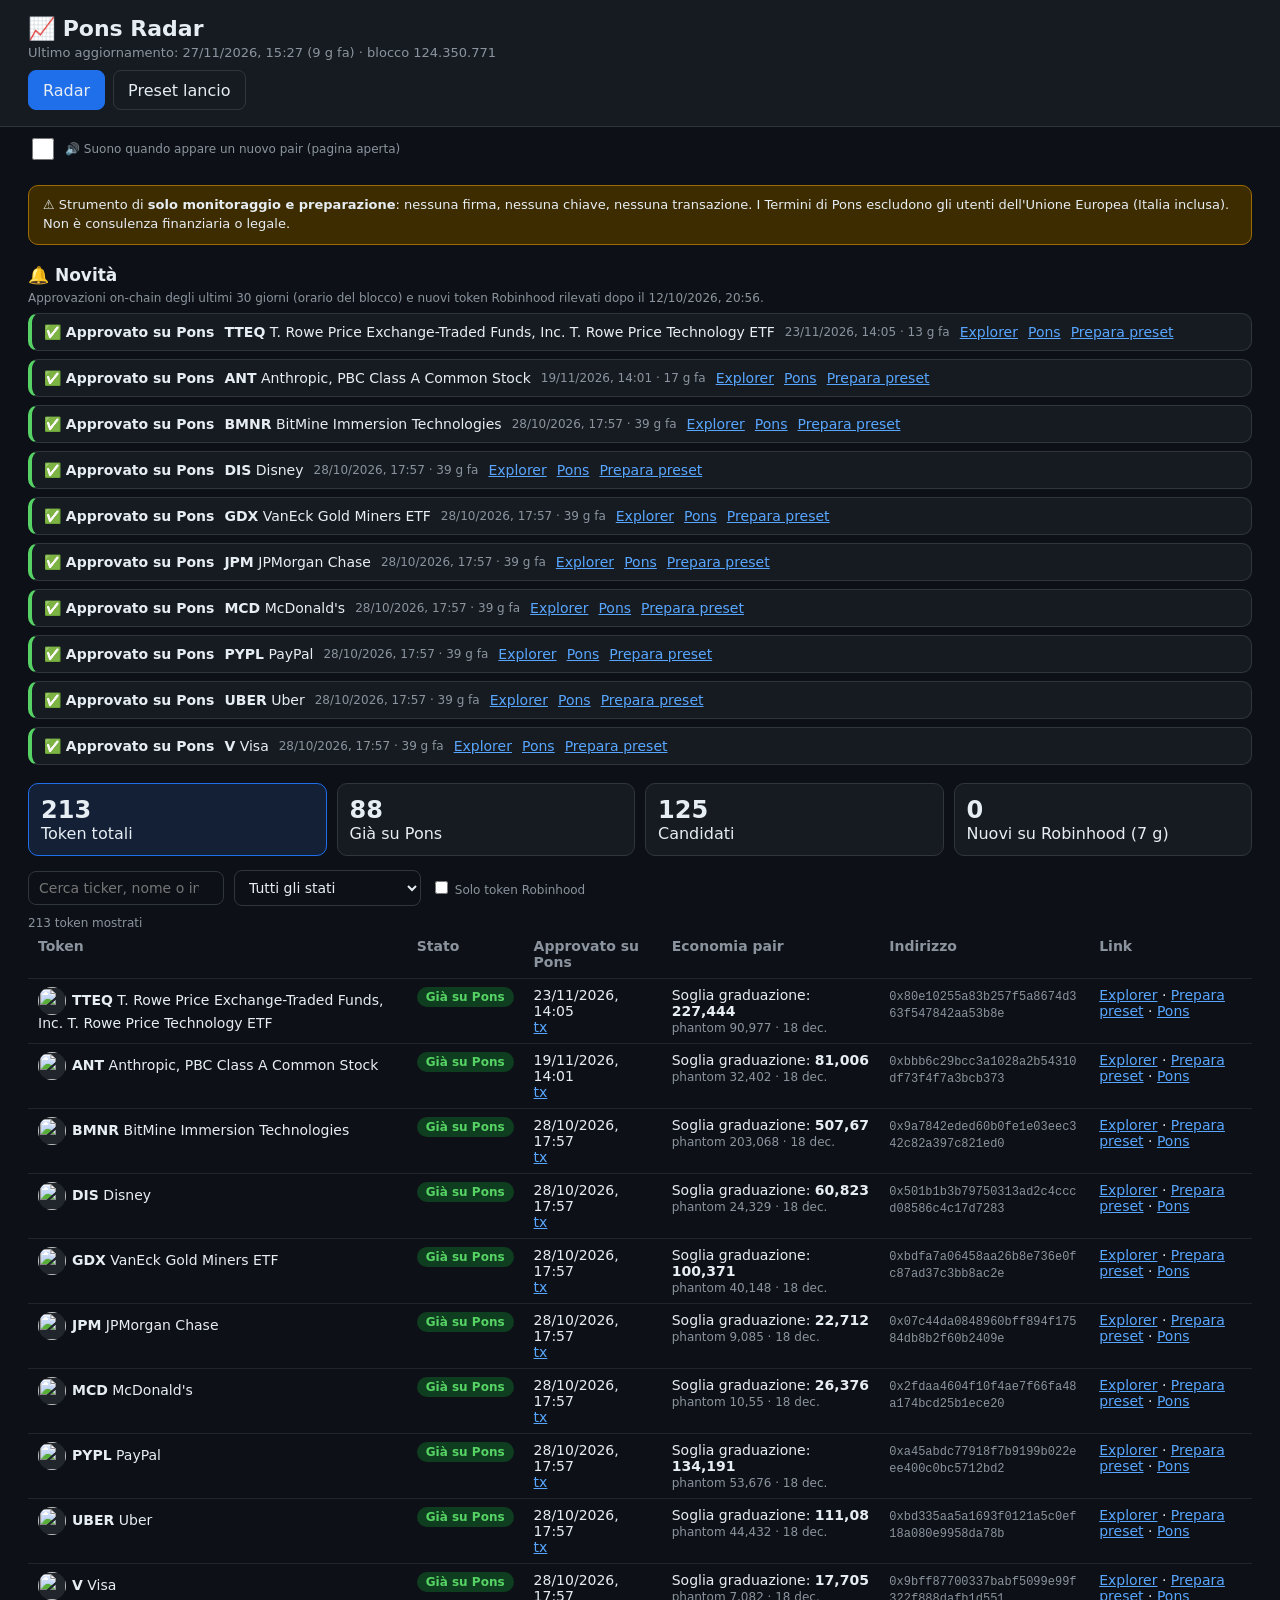
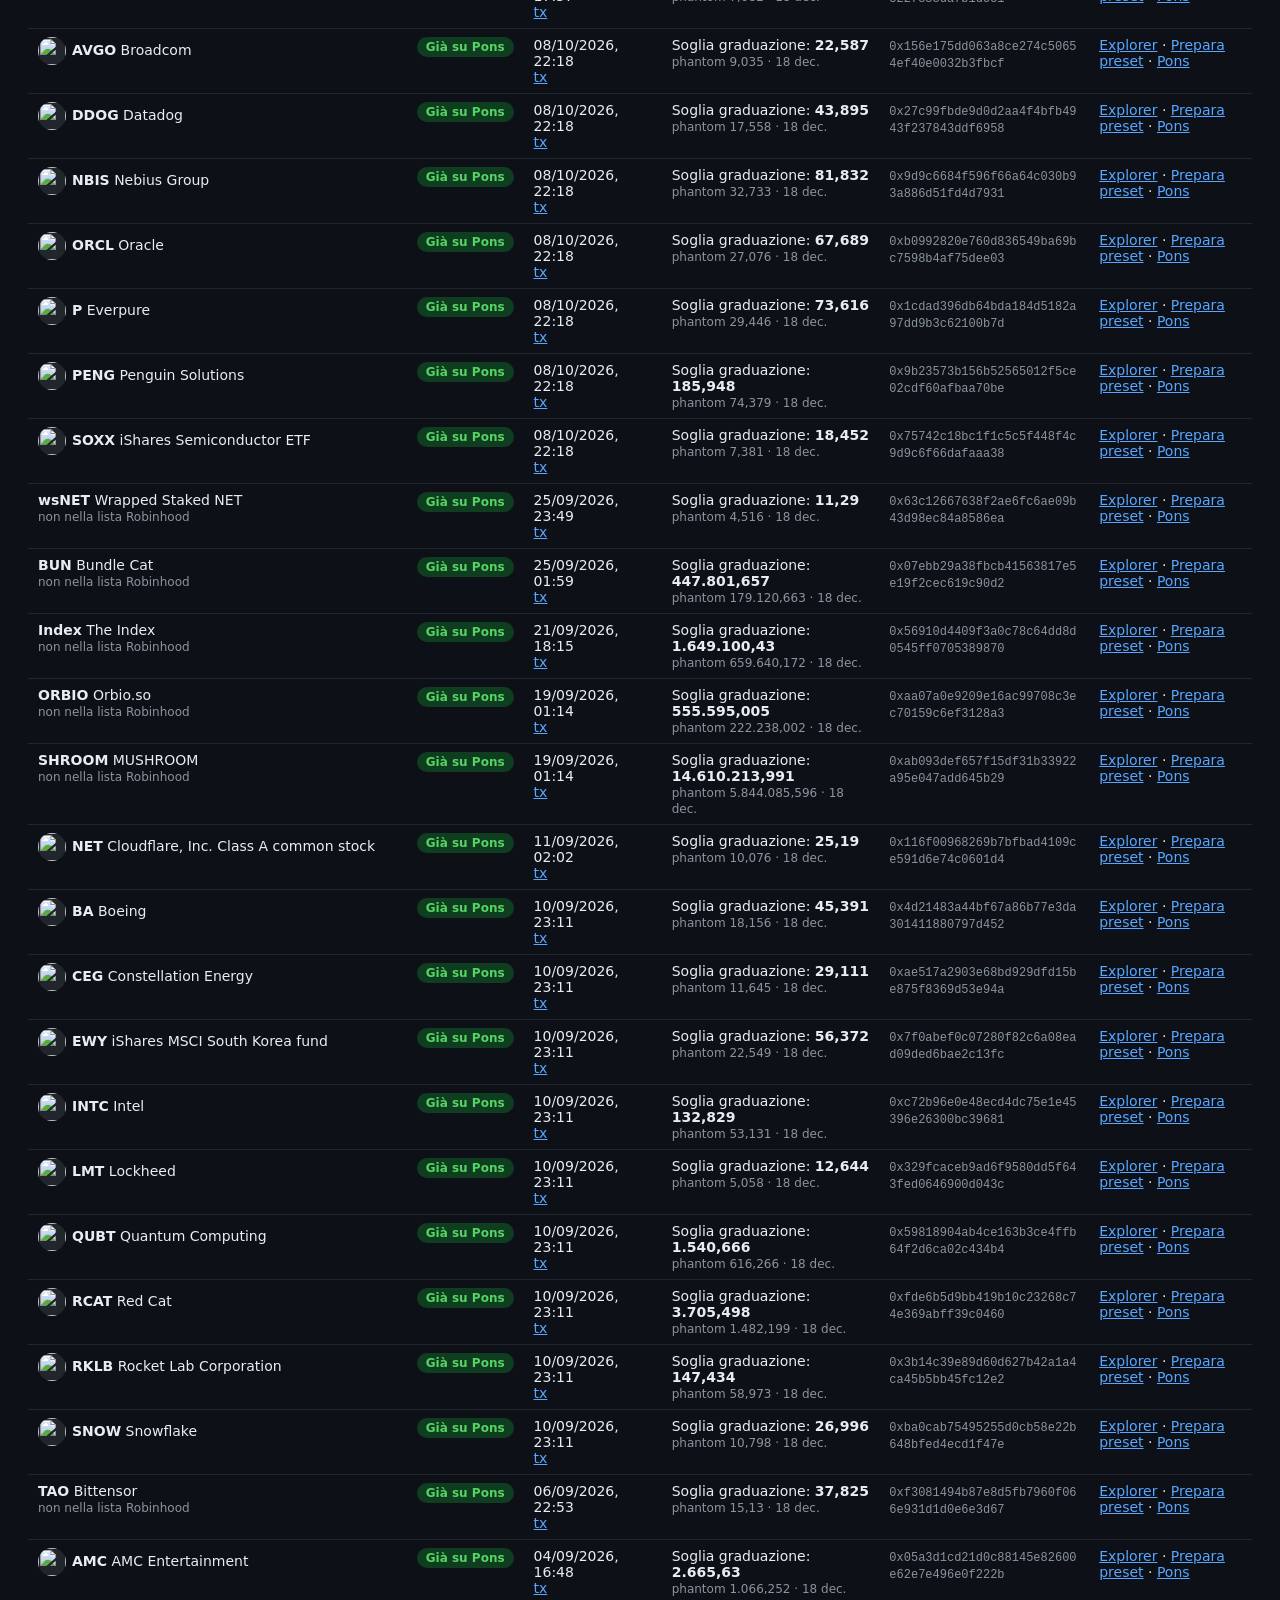
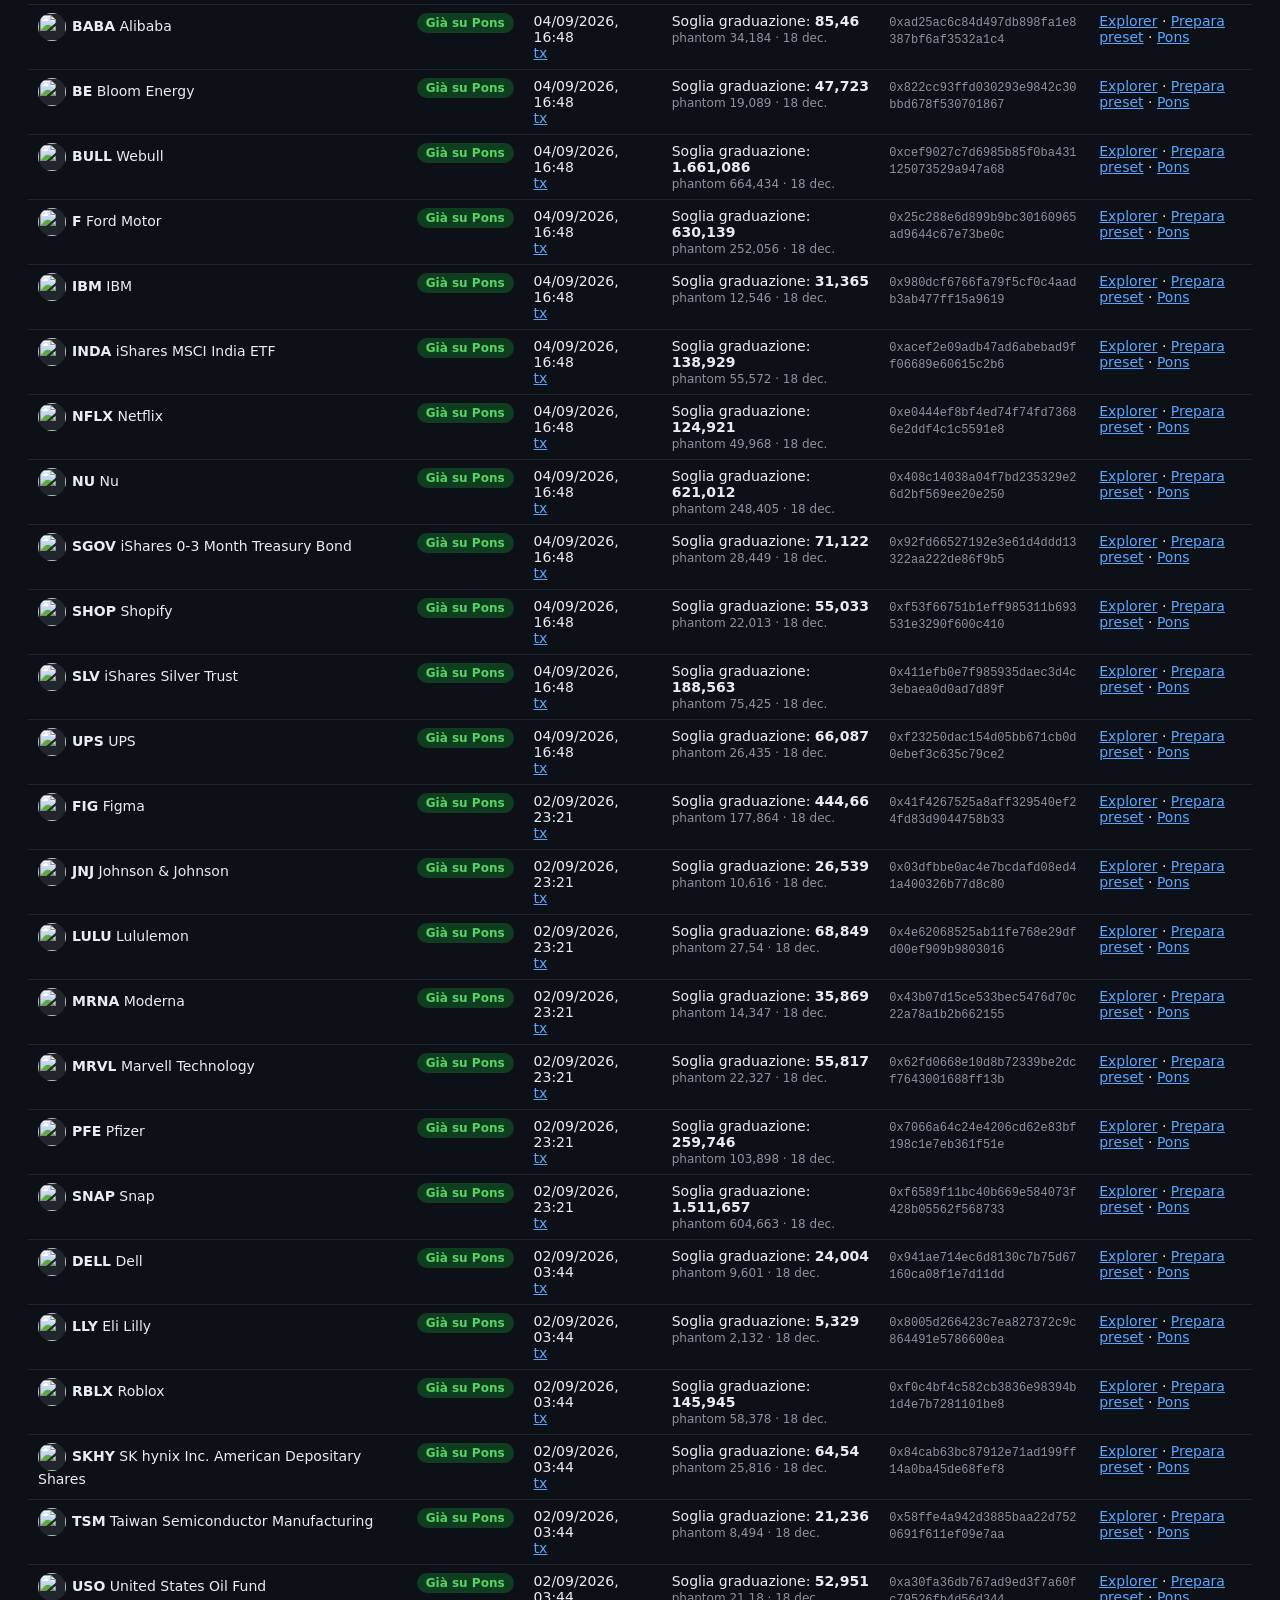
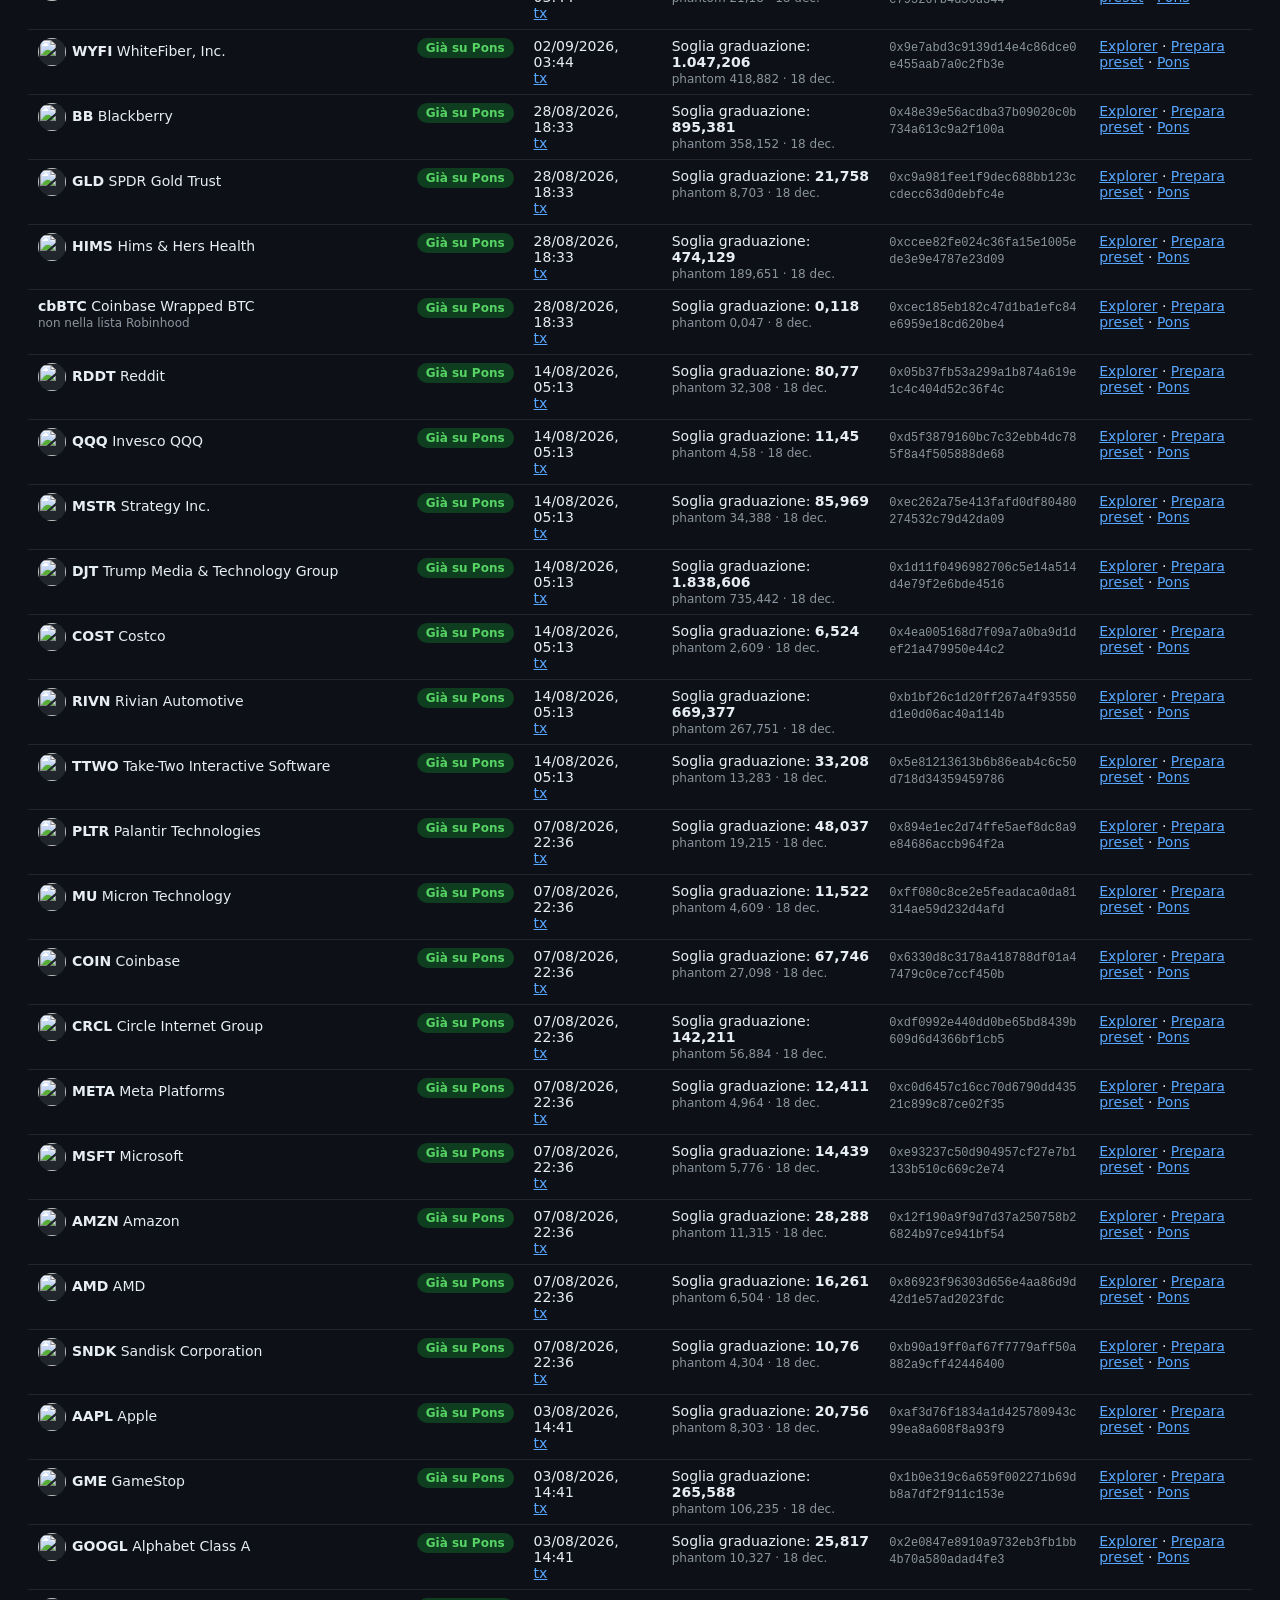
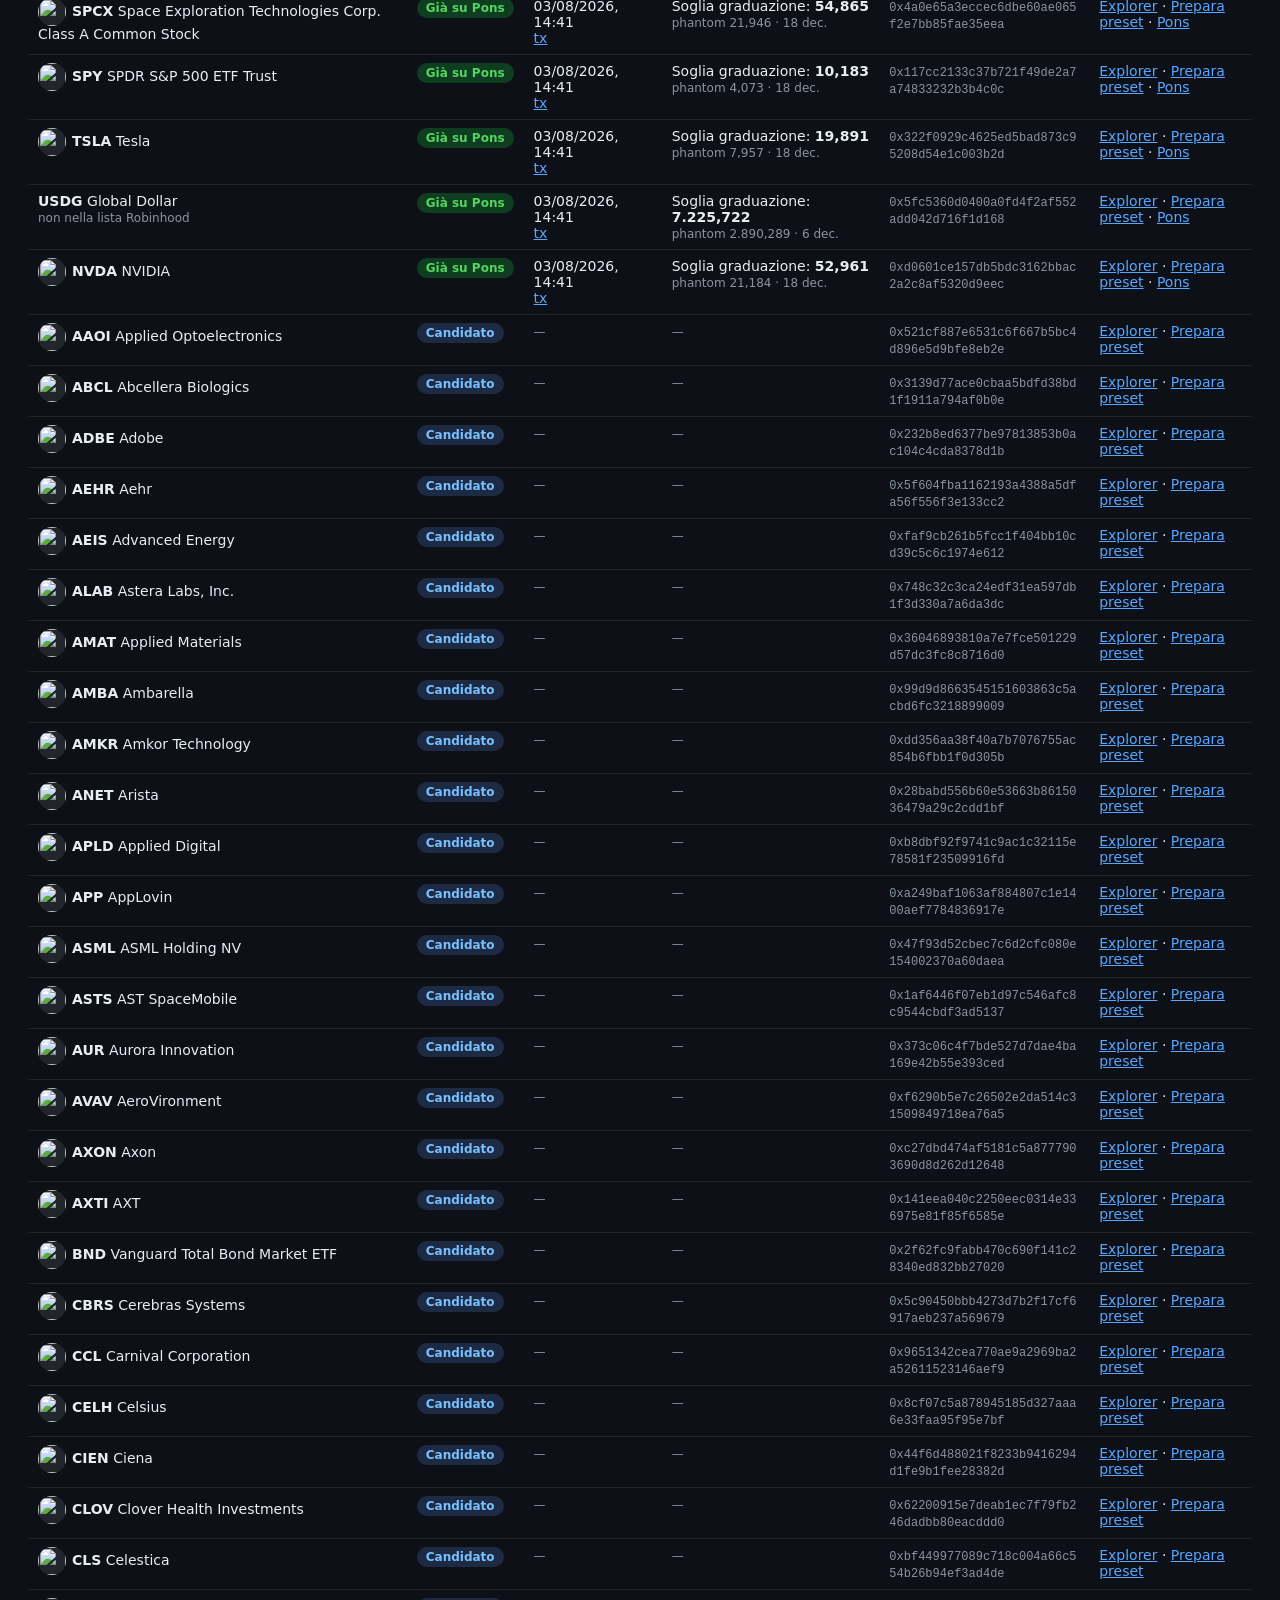
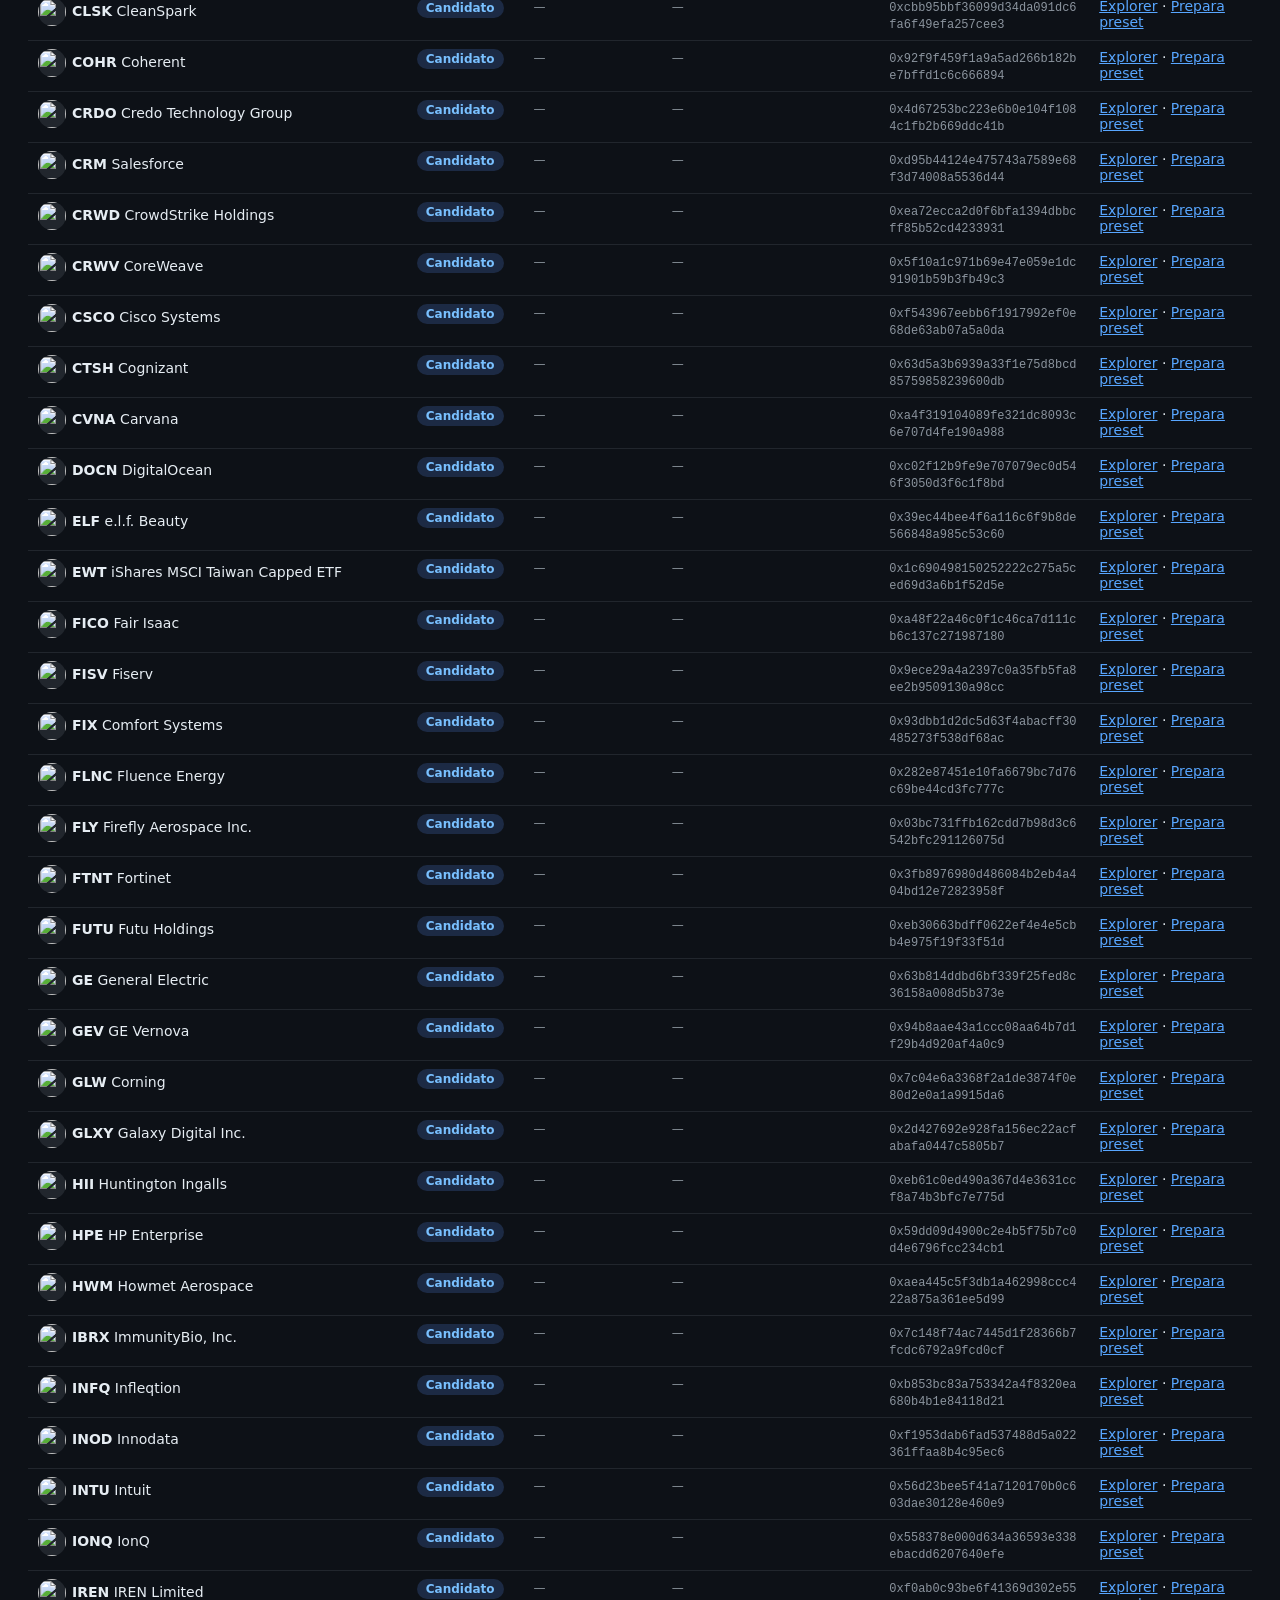
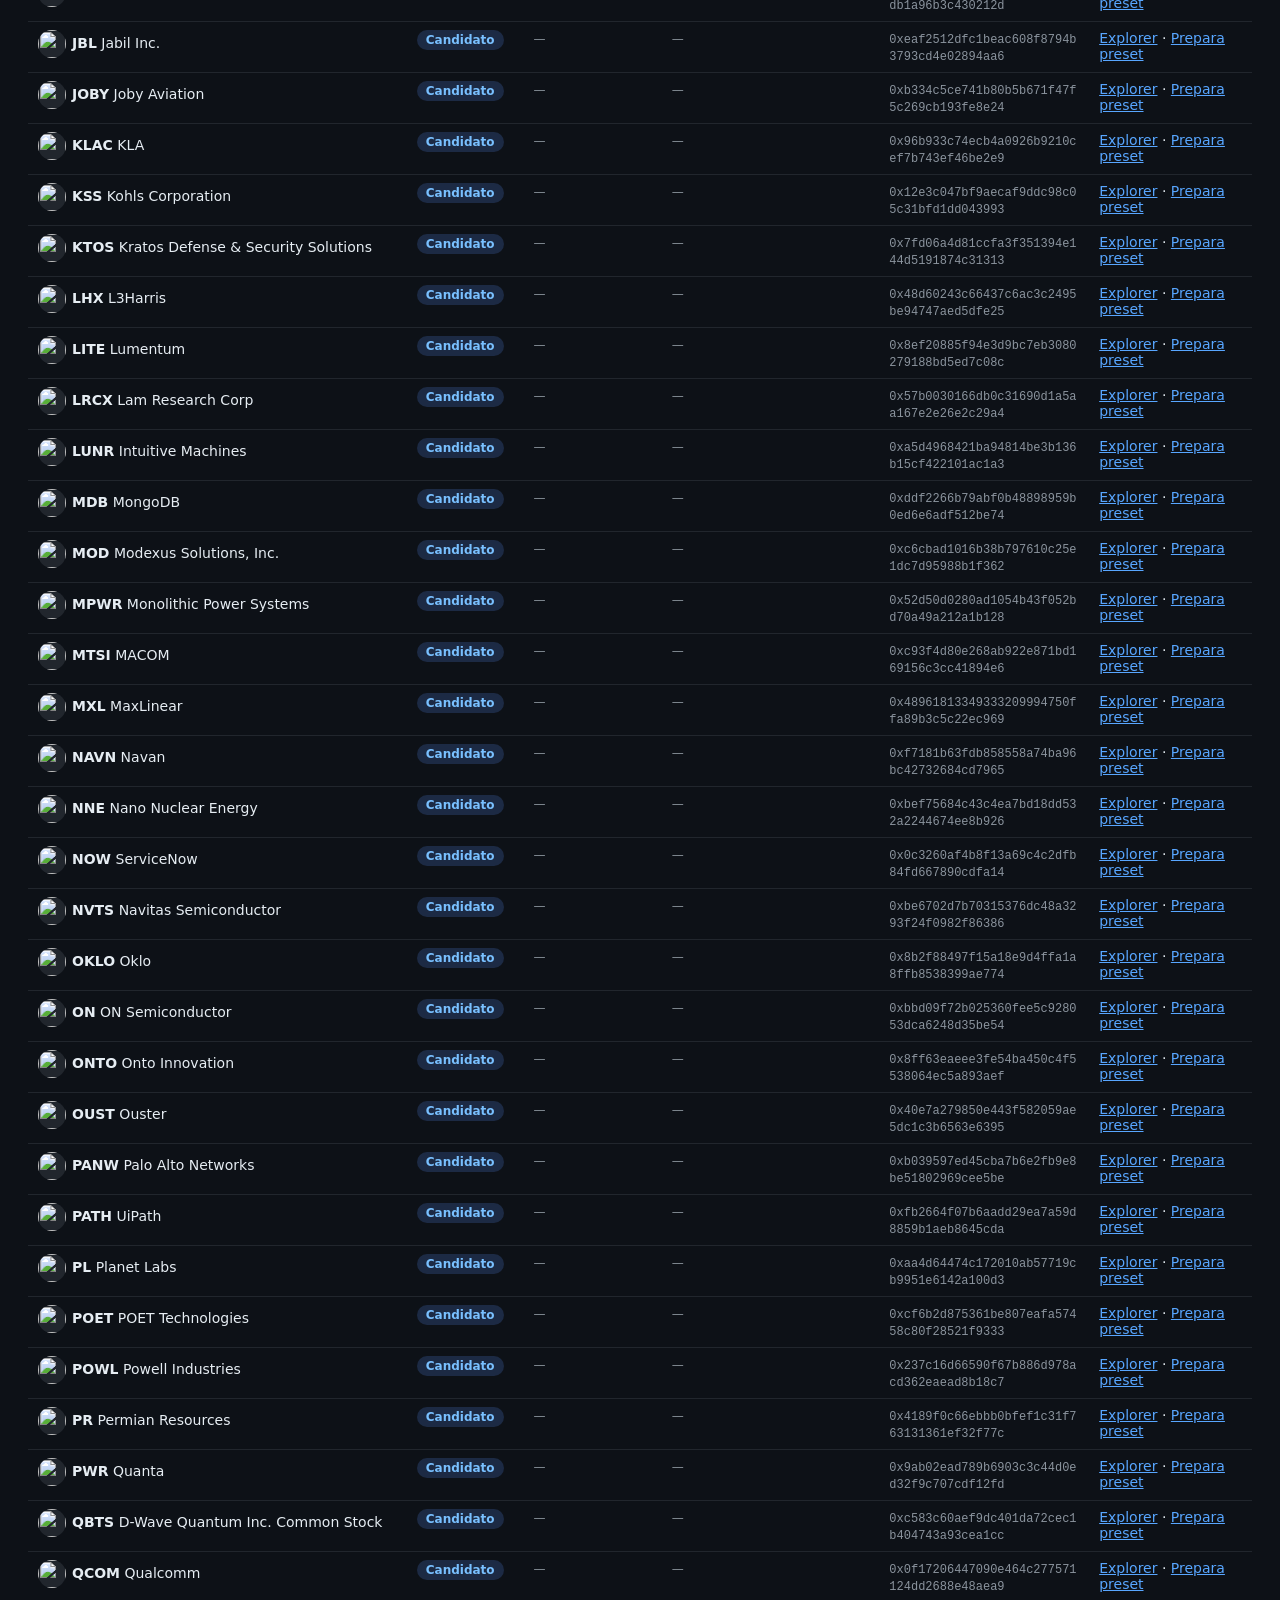
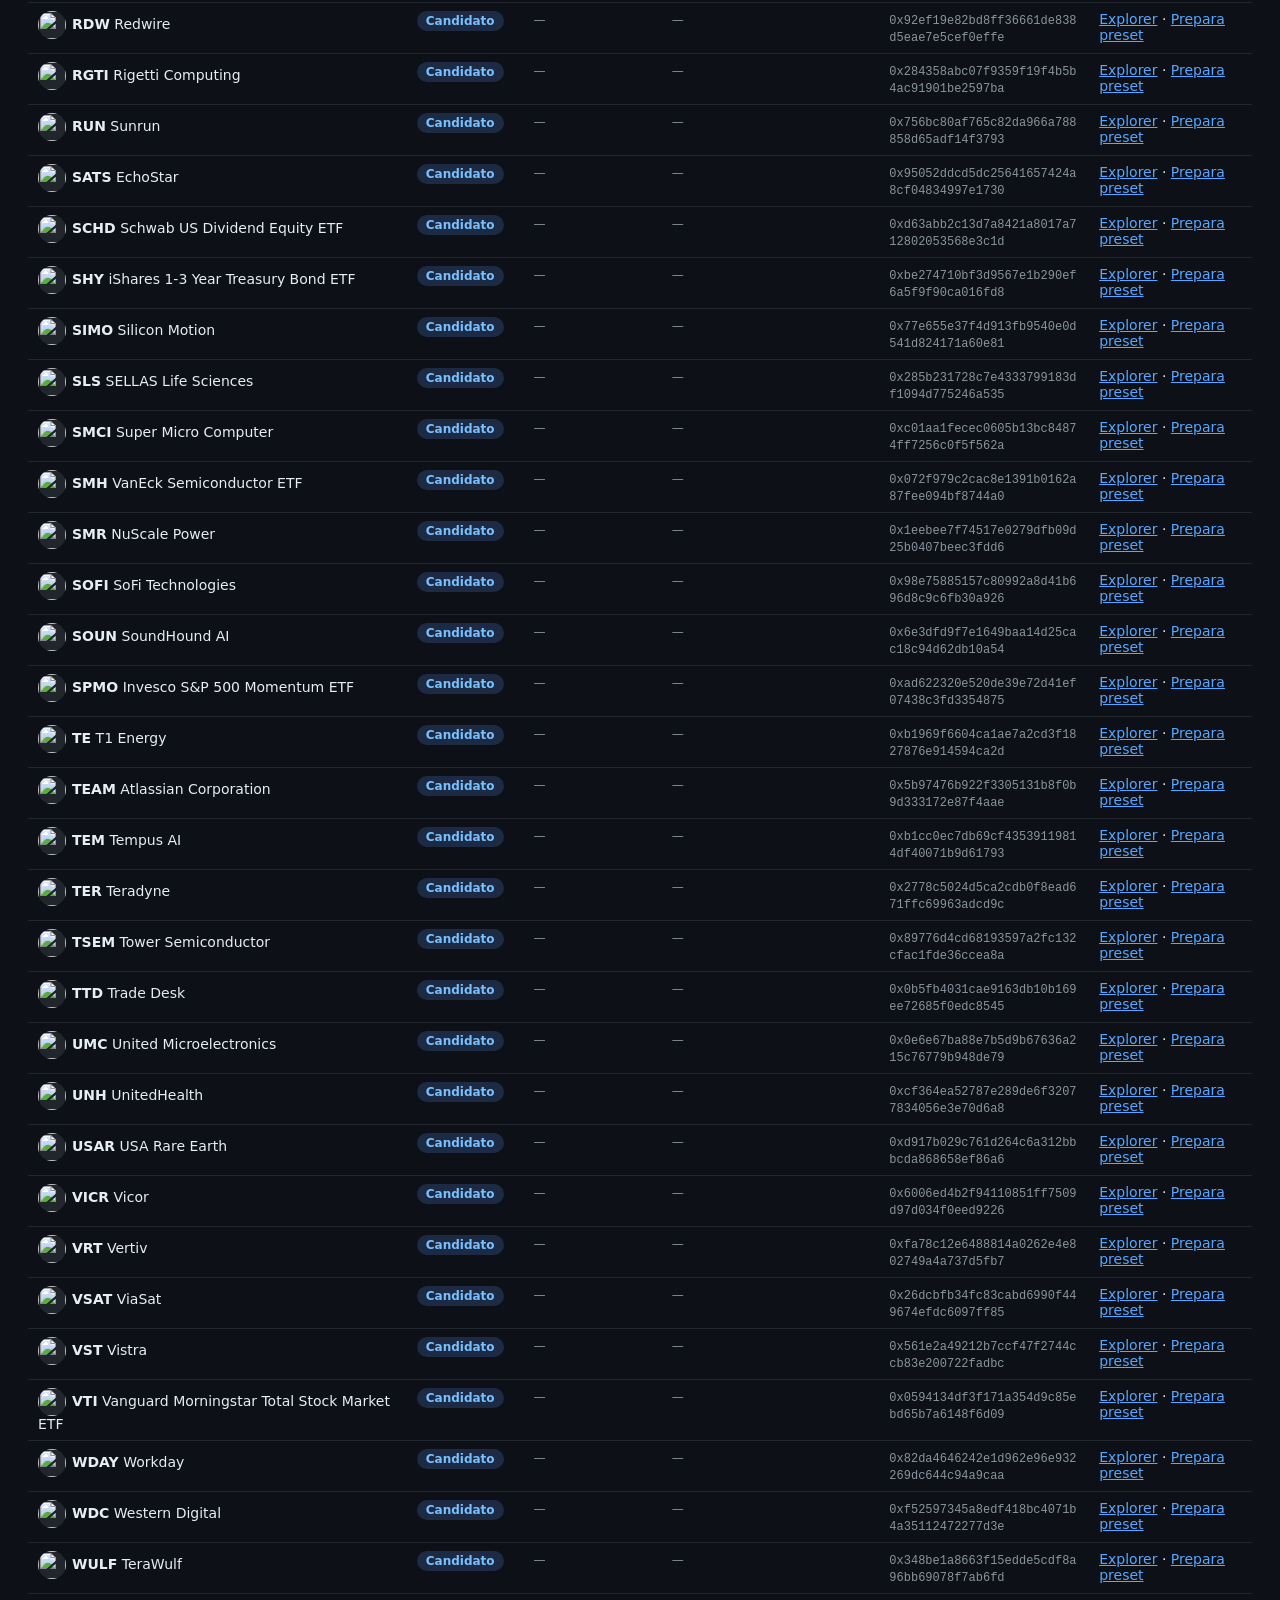
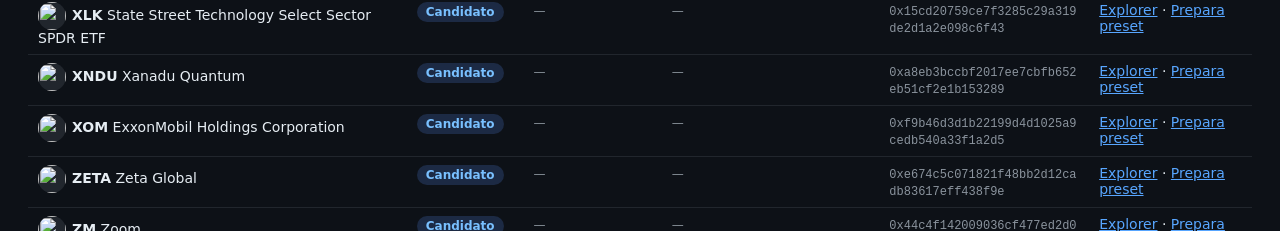
==== commit 6f22eb04: "Aggiornamento automatico 2026-11-27T15:27:29Z" ====
--- a/index.html
+++ b/index.html
@@ -15,7 +15,7 @@
 <footer>Il rilevamento gira ogni 5 minuti tramite GitHub Actions (gli orari di GitHub possono slittare di alcuni minuti). Per una velocità al secondo servirebbe un server sempre acceso con websocket/feed del sequencer.<br>
 Fonti: lista ufficiale Robinhood <code>api.robinhood.com/rhj/assets</code> (chain 4663), eventi <code>PairTokenApprovalUpdated</code>/<code>PairTokenEconomicsUpdated</code> della factory Pons V2 <span class="addr" id="fac"></span> e lettura <code>approvedPairTokens()</code> via RPC pubblico. Gli indirizzi sono confrontati solo con la lista Robinhood: un token con lo stesso ticker ma indirizzo diverso è segnalato come possibile imitazione.</footer>
 <script>
-const D={"data": {"novita": [{"tipo": "approvato", "ts": 1795442706, "ticker": "TTEQ", "nome": "T. Rowe Price Exchange-Traded Funds, Inc. T. Rowe Price Technology ETF", "indirizzo": "0x80e10255a83b257f5a8674d363f547842aa53b8e", "robinhood": true, "tx": "0x1c3d105931d25fce2a347db53f81972e808bc79bd007a8c5e53e38cdbde50665"}, {"tipo": "nuovo_rh", "ts": 1795184467, "ticker": "TTEQ", "nome": "T. Rowe Price Exchange-Traded Funds, Inc. T. Rowe Price Technology ETF", "indirizzo": "0x80e10255a83b257f5a8674d363f547842aa53b8e", "robinhood": true}, {"tipo": "approvato", "ts": 1795096882, "ticker": "ANT", "nome": "Anthropic, PBC Class A Common Stock", "indirizzo": "0xbbb6c29bcc3a1028a2b54310df73f4f7a3bcb373", "robinhood": true, "tx": "0x853a806e86414fe394d4fdfd27cd16bd503355f3565e5060ecc8e9c4b4cd1995"}, {"tipo": "approvato", "ts": 1793210263, "ticker": "BMNR", "nome": "BitMine Immersion Technologies", "indirizzo": "0x9a7842eded60b0fe1e03eec342c82a397c821ed0", "robinhood": true, "tx": "0x7d0bd73845bb0acd87fb9b02868874f377b2aaea1ae244f3273dd66fff19ecec"}, {"tipo": "approvato", "ts": 1793210263, "ticker": "DIS", "nome": "Disney", "indirizzo": "0x501b1b3b79750313ad2c4cccd08586c4c17d7283", "robinhood": true, "tx": "0x7d0bd73845bb0acd87fb9b02868874f377b2aaea1ae244f3273dd66fff19ecec"}, {"tipo": "approvato", "ts": 1793210263, "ticker": "GDX", "nome": "VanEck Gold Miners ETF", "indirizzo": "0xbdfa7a06458aa26b8e736e0fc87ad37c3bb8ac2e", "robinhood": true, "tx": "0x7d0bd73845bb0acd87fb9b02868874f377b2aaea1ae244f3273dd66fff19ecec"}, {"tipo": "approvato", "ts": 1793210263, "ticker": "JPM", "nome": "JPMorgan Chase", "indirizzo": "0x07c44da0848960bff894f17584db8b2f60b2409e", "robinhood": true, "tx": "0x7d0bd73845bb0acd87fb9b02868874f377b2aaea1ae244f3273dd66fff19ecec"}, {"tipo": "approvato", "ts": 1793210263, "ticker": "MCD", "nome": "McDonald's", "indirizzo": "0x2fdaa4604f10f4ae7f66fa48a174bcd25b1ece20", "robinhood": true, "tx": "0x7d0bd73845bb0acd87fb9b02868874f377b2aaea1ae244f3273dd66fff19ecec"}, {"tipo": "approvato", "ts": 1793210263, "ticker": "PYPL", "nome": "PayPal", "indirizzo": "0xa45abdc77918f7b9199b022eee400c0bc5712bd2", "robinhood": true, "tx": "0x7d0bd73845bb0acd87fb9b02868874f377b2aaea1ae244f3273dd66fff19ecec"}, {"tipo": "approvato", "ts": 1793210263, "ticker": "UBER", "nome": "Uber", "indirizzo": "0xbd335aa5a1693f0121a5c0ef18a080e9958da78b", "robinhood": true, "tx": "0x7d0bd73845bb0acd87fb9b02868874f377b2aaea1ae244f3273dd66fff19ecec"}, {"tipo": "approvato", "ts": 1793210263, "ticker": "V", "nome": "Visa", "indirizzo": "0x9bff87700337babf5099e99f322f888dafb1d551", "robinhood": true, "tx": "0x7d0bd73845bb0acd87fb9b02868874f377b2aaea1ae244f3273dd66fff19ecec"}], "baseline_ts": 1791838614, "aggiornato": 1795757137, "blocco": 124017126, "factory": "0x7ed598bcef8bd9edd8c97a195c6d13f40801ec7e", "metodo": "eth_getLogs (PairTokenApprovalUpdated + PairTokenEconomicsUpdated, blocchi da 10M) + eth_call approvedPairTokens/pairTokenEconomics", "primo_avvio": false, "conteggi": {"pons": 88, "nuovo": 0, "candidato": 125, "revocato": 0, "altro": 0, "pons_robinhood": 80, "robinhood_totale": 205}, "errori": [], "token": [{"indirizzo": "0x80e10255a83b257f5a8674d363f547842aa53b8e", "ticker": "TTEQ", "nome": "T. Rowe Price Exchange-Traded Funds, Inc. T. Rowe Price Technology ETF", "stato_rh": "active", "logo": "https://cdn.robinhood.com/ncw_assets/logos/0x80e10255a83b257f5a8674d363f547842aa53b8e.png", "isin": "US87283Q7925", "decimali": 18, "robinhood": true, "stato": "pons", "nuovo_rh": true, "approvato_ts": 1795442706, "approvato_tx": "0x1c3d105931d25fce2a347db53f81972e808bc79bd007a8c5e53e38cdbde50665", "revocato_ts": null, "economia": {"phantomQuote": "90977444933920706205", "graduationThreshold": "227443612334801765513", "decimali": 18, "soglia_graduazione": 227.443612, "phantom": 90.977445}, "eventi": 1, "visto_rh_ts": 1795184467, "explorer": "https://robinhoodchain.blockscout.com/token/0x80e10255a83b257f5a8674d363f547842aa53b8e"}, {"indirizzo": "0xbbb6c29bcc3a1028a2b54310df73f4f7a3bcb373", "ticker": "ANT", "nome": "Anthropic, PBC Class A Common Stock", "stato_rh": "active", "logo": "https://cdn.robinhood.com/ncw_assets/logos/0xbbb6c29bcc3a1028a2b54310df73f4f7a3bcb373.png", "isin": "US03703U1079", "decimali": 18, "robinhood": true, "stato": "pons", "approvato_ts": 1795096882, "approvato_tx": "0x853a806e86414fe394d4fdfd27cd16bd503355f3565e5060ecc8e9c4b4cd1995", "revocato_ts": null, "economia": {"phantomQuote": "32402340807174885240", "graduationThreshold": "81005852017937213102", "decimali": 18, "soglia_graduazione": 81.005852, "phantom": 32.402341}, "eventi": 1, "visto_rh_ts": 1795110269, "explorer": "https://robinhoodchain.blockscout.com/token/0xbbb6c29bcc3a1028a2b54310df73f4f7a3bcb373"}, {"indirizzo": "0x9a7842eded60b0fe1e03eec342c82a397c821ed0", "ticker": "BMNR", "nome": "BitMine Immersion Technologies", "stato_rh": "active", "logo": "https://cdn.robinhood.com/ncw_assets/logos/0x9a7842eded60b0fe1e03eec342c82a397c821ed0.png", "isin": "US09175A2069", "decimali": 18, "robinhood": true, "stato": "pons", "approvato_ts": 1793210263, "approvato_tx": "0x7d0bd73845bb0acd87fb9b02868874f377b2aaea1ae244f3273dd66fff19ecec", "revocato_ts": null, "economia": {"phantomQuote": "203068115870751966756", "graduationThreshold": "507670289676879916891", "decimali": 18, "soglia_graduazione": 507.67029, "phantom": 203.068116}, "eventi": 1, "visto_rh_ts": 1793195979, "explorer": "https://robinhoodchain.blockscout.com/token/0x9a7842eded60b0fe1e03eec342c82a397c821ed0"}, {"indirizzo": "0x501b1b3b79750313ad2c4cccd08586c4c17d7283", "ticker": "DIS", "nome": "Disney", "stato_rh": "active", "logo": "https://cdn.robinhood.com/ncw_assets/logos/0x501b1b3b79750313ad2c4cccd08586c4c17d7283.png", "isin": "US2546871060", "decimali": 18, "robinhood": true, "stato": "pons", "approvato_ts": 1793210263, "approvato_tx": "0x7d0bd73845bb0acd87fb9b02868874f377b2aaea1ae244f3273dd66fff19ecec", "revocato_ts": null, "economia": {"phantomQuote": "24329030303030307927", "graduationThreshold": "60822575757575769819", "decimali": 18, "soglia_graduazione": 60.822576, "phantom": 24.32903}, "eventi": 1, "visto_rh_ts": 1793195979, "explorer": "https://robinhoodchain.blockscout.com/token/0x501b1b3b79750313ad2c4cccd08586c4c17d7283"}, {"indirizzo": "0xbdfa7a06458aa26b8e736e0fc87ad37c3bb8ac2e", "ticker": "GDX", "nome": "VanEck Gold Miners ETF", "stato_rh": "active", "logo": "https://cdn.robinhood.com/ncw_assets/logos/0xbdfa7a06458aa26b8e736e0fc87ad37c3bb8ac2e.png", "isin": "US92189F1066", "decimali": 18, "robinhood": true, "stato": "pons", "approvato_ts": 1793210263, "approvato_tx": "0x7d0bd73845bb0acd87fb9b02868874f377b2aaea1ae244f3273dd66fff19ecec", "revocato_ts": null, "economia": {"phantomQuote": "40148476177246850387", "graduationThreshold": "100371190443117125969", "decimali": 18, "soglia_graduazione": 100.37119, "phantom": 40.148476}, "eventi": 1, "visto_rh_ts": 1793195979, "explorer": "https://robinhoodchain.blockscout.com/token/0xbdfa7a06458aa26b8e736e0fc87ad37c3bb8ac2e"}, {"indirizzo": "0x07c44da0848960bff894f17584db8b2f60b2409e", "ticker": "JPM", "nome": "JPMorgan Chase", "stato_rh": "active", "logo": "https://cdn.robinhood.com/ncw_assets/logos/0x07c44da0848960bff894f17584db8b2f60b2409e.png", "isin": "US46625H1005", "decimali": 18, "robinhood": true, "stato": "pons", "approvato_ts": 1793210263, "approvato_tx": "0x7d0bd73845bb0acd87fb9b02868874f377b2aaea1ae244f3273dd66fff19ecec", "revocato_ts": null, "economia": {"phantomQuote": "9084958823159615983", "graduationThreshold": "22712397057899039958", "decimali": 18, "soglia_graduazione": 22.712397, "phantom": 9.084959}, "eventi": 1, "visto_rh_ts": 1793195979, "explorer": "https://robinhoodchain.blockscout.com/token/0x07c44da0848960bff894f17584db8b2f60b2409e"}, {"indirizzo": "0x2fdaa4604f10f4ae7f66fa48a174bcd25b1ece20", "ticker": "MCD", "nome": "McDonald's", "stato_rh": "active", "logo": "https://cdn.robinhood.com/ncw_assets/logos/0x2fdaa4604f10f4ae7f66fa48a174bcd25b1ece20.png", "isin": "US5801351017", "decimali": 18, "robinhood": true, "stato": "pons", "approvato_ts": 1793210263, "approvato_tx": "0x7d0bd73845bb0acd87fb9b02868874f377b2aaea1ae244f3273dd66fff19ecec", "revocato_ts": null, "economia": {"phantomQuote": "10550424530023727873", "graduationThreshold": "26376061325059319683", "decimali": 18, "soglia_graduazione": 26.376061, "phantom": 10.550425}, "eventi": 1, "visto_rh_ts": 1793195979, "explorer": "https://robinhoodchain.blockscout.com/token/0x2fdaa4604f10f4ae7f66fa48a174bcd25b1ece20"}, {"indirizzo": "0xa45abdc77918f7b9199b022eee400c0bc5712bd2", "ticker": "PYPL", "nome": "PayPal", "stato_rh": "active", "logo": "https://cdn.robinhood.com/ncw_assets/logos/0xa45abdc77918f7b9199b022eee400c0bc5712bd2.png", "isin": "US70450Y1038", "decimali": 18, "robinhood": true, "stato": "pons", "approvato_ts": 1793210263, "approvato_tx": "0x7d0bd73845bb0acd87fb9b02868874f377b2aaea1ae244f3273dd66fff19ecec", "revocato_ts": null, "economia": {"phantomQuote": "53676446937126838487", "graduationThreshold": "134191117342817096218", "decimali": 18, "soglia_graduazione": 134.191117, "phantom": 53.676447}, "eventi": 1, "visto_rh_ts": 1793195979, "explorer": "https://robinhoodchain.blockscout.com/token/0xa45abdc77918f7b9199b022eee400c0bc5712bd2"}, {"indirizzo": "0xbd335aa5a1693f0121a5c0ef18a080e9958da78b", "ticker": "UBER", "nome": "Uber", "stato_rh": "active", "logo": "https://cdn.robinhood.com/ncw_assets/logos/0xbd335aa5a1693f0121a5c0ef18a080e9958da78b.png", "isin": "US90353T1007", "decimali": 18, "robinhood": true, "stato": "pons", "approvato_ts": 1793210263, "approvato_tx": "0x7d0bd73845bb0acd87fb9b02868874f377b2aaea1ae244f3273dd66fff19ecec", "revocato_ts": null, "economia": {"phantomQuote": "44431803228285938813", "graduationThreshold": "111079508070714847033", "decimali": 18, "soglia_graduazione": 111.079508, "phantom": 44.431803}, "eventi": 1, "visto_rh_ts": 1793195979, "explorer": "https://robinhoodchain.blockscout.com/token/0xbd335aa5a1693f0121a5c0ef18a080e9958da78b"}, {"indirizzo": "0x9bff87700337babf5099e99f322f888dafb1d551", "ticker": "V", "nome": "Visa", "stato_rh": "active", "logo": "https://cdn.robinhood.com/ncw_assets/logos/0x9bff87700337babf5099e99f322f888dafb1d551.png", "isin": "US92826C8394", "decimali": 18, "robinhood": true, "stato": "pons", "approvato_ts": 1793210263, "approvato_tx": "0x7d0bd73845bb0acd87fb9b02868874f377b2aaea1ae244f3273dd66fff19ecec", "revocato_ts": null, "economia": {"phantomQuote": "7081926024568679987", "graduationThreshold": "17704815061421699968", "decimali": 18, "soglia_graduazione": 17.704815, "phantom": 7.081926}, "eventi": 1, "visto_rh_ts": 1793195979, "explorer": "https://robinhoodchain.blockscout.com/token/0x9bff87700337babf5099e99f322f888dafb1d551"}, {"indirizzo": "0x156e175dd063a8ce274c50654ef40e0032b3fbcf", "ticker": "AVGO", "nome": "Broadcom", "stato_rh": "active", "logo": "https://cdn.robinhood.com/ncw_assets/logos/0x156e175dd063a8ce274c50654ef40e0032b3fbcf.png", "isin": "US11135F1012", "decimali": 18, "robinhood": true, "stato": "pons", "approvato_ts": 1791497927, "approvato_tx": "0x247f802c02d1267c943897349a8339ae8977d4743d2957f0c8f649649342f1ef", "revocato_ts": null, "economia": {"phantomQuote": "9034927540934115220", "graduationThreshold": "22587318852335288052", "decimali": 18, "soglia_graduazione": 22.587319, "phantom": 9.034928}, "eventi": 1, "visto_rh_ts": 1791838614, "explorer": "https://robinhoodchain.blockscout.com/token/0x156e175dd063a8ce274c50654ef40e0032b3fbcf"}, {"indirizzo": "0x27c99fbde9d0d2aa4f4bfb4943f237843ddf6958", "ticker": "DDOG", "nome": "Datadog", "stato_rh": "active", "logo": "https://cdn.robinhood.com/ncw_assets/logos/0x27c99fbde9d0d2aa4f4bfb4943f237843ddf6958.png", "isin": "US23804L1035", "decimali": 18, "robinhood": true, "stato": "pons", "approvato_ts": 1791497927, "approvato_tx": "0x247f802c02d1267c943897349a8339ae8977d4743d2957f0c8f649649342f1ef", "revocato_ts": null, "economia": {"phantomQuote": "17558190168395987370", "graduationThreshold": "43895475420989968425", "decimali": 18, "soglia_graduazione": 43.895475, "phantom": 17.55819}, "eventi": 1, "visto_rh_ts": 1791838614, "explorer": "https://robinhoodchain.blockscout.com/token/0x27c99fbde9d0d2aa4f4bfb4943f237843ddf6958"}, {"indirizzo": "0x9d9c6684f596f66a64c030b93a886d51fd4d7931", "ticker": "NBIS", "nome": "Nebius Group", "stato_rh": "active", "logo": "https://cdn.robinhood.com/ncw_assets/logos/0x9d9c6684f596f66a64c030b93a886d51fd4d7931.png", "isin": "NL0009805522", "decimali": 18, "robinhood": true, "stato": "pons", "approvato_ts": 1791497927, "approvato_tx": "0x247f802c02d1267c943897349a8339ae8977d4743d2957f0c8f649649342f1ef", "revocato_ts": null, "economia": {"phantomQuote": "32732602491506231171", "graduationThreshold": "81831506228765577929", "decimali": 18, "soglia_graduazione": 81.831506, "phantom": 32.732602}, "eventi": 1, "visto_rh_ts": 1791838614, "explorer": "https://robinhoodchain.blockscout.com/token/0x9d9c6684f596f66a64c030b93a886d51fd4d7931"}, {"indirizzo": "0xb0992820e760d836549ba69bc7598b4af75dee03", "ticker": "ORCL", "nome": "Oracle", "stato_rh": "active", "logo": "https://cdn.robinhood.com/ncw_assets/logos/0xb0992820e760d836549ba69bc7598b4af75dee03.png", "isin": "US68389X1054", "decimali": 18, "robinhood": true, "stato": "pons", "approvato_ts": 1791497927, "approvato_tx": "0x247f802c02d1267c943897349a8339ae8977d4743d2957f0c8f649649342f1ef", "revocato_ts": null, "economia": {"phantomQuote": "27075755689266304769", "graduationThreshold": "67689389223165761924", "decimali": 18, "soglia_graduazione": 67.689389, "phantom": 27.075756}, "eventi": 1, "visto_rh_ts": 1791838614, "explorer": "https://robinhoodchain.blockscout.com/token/0xb0992820e760d836549ba69bc7598b4af75dee03"}, {"indirizzo": "0x1cdad396db64bda184d5182a97dd9b3c62100b7d", "ticker": "P", "nome": "Everpure", "stato_rh": "active", "logo": "https://cdn.robinhood.com/ncw_assets/logos/0x1cdad396db64bda184d5182a97dd9b3c62100b7d.png", "isin": "US74624M1027", "decimali": 18, "robinhood": true, "stato": "pons", "approvato_ts": 1791497927, "approvato_tx": "0x247f802c02d1267c943897349a8339ae8977d4743d2957f0c8f649649342f1ef", "revocato_ts": null, "economia": {"phantomQuote": "29446469833119385903", "graduationThreshold": "73616174582798464757", "decimali": 18, "soglia_graduazione": 73.616175, "phantom": 29.44647}, "eventi": 1, "visto_rh_ts": 1791838614, "explorer": "https://robinhoodchain.blockscout.com/token/0x1cdad396db64bda184d5182a97dd9b3c62100b7d"}, {"indirizzo": "0x9b23573b156b52565012f5ce02cdf60afbaa70be", "ticker": "PENG", "nome": "Penguin Solutions", "stato_rh": "active", "logo": "https://cdn.robinhood.com/ncw_assets/logos/0x9b23573b156b52565012f5ce02cdf60afbaa70be.png", "isin": "US7069151055", "decimali": 18, "robinhood": true, "stato": "pons", "approvato_ts": 1791497927, "approvato_tx": "0x247f802c02d1267c943897349a8339ae8977d4743d2957f0c8f649649342f1ef", "revocato_ts": null, "economia": {"phantomQuote": "74379068887693682803", "graduationThreshold": "185947672219234207007", "decimali": 18, "soglia_graduazione": 185.947672, "phantom": 74.379069}, "eventi": 1, "visto_rh_ts": 1791838614, "explorer": "https://robinhoodchain.blockscout.com/token/0x9b23573b156b52565012f5ce02cdf60afbaa70be"}, {"indirizzo": "0x75742c18bc1f1c5c5f448f4c9d9c6f66dafaaa38", "ticker": "SOXX", "nome": "iShares Semiconductor ETF", "stato_rh": "active", "logo": "https://cdn.robinhood.com/ncw_assets/logos/0x75742c18bc1f1c5c5f448f4c9d9c6f66dafaaa38.png", "isin": "US4642875235", "decimali": 18, "robinhood": true, "stato": "pons", "approvato_ts": 1791497927, "approvato_tx": "0x247f802c02d1267c943897349a8339ae8977d4743d2957f0c8f649649342f1ef", "revocato_ts": null, "economia": {"phantomQuote": "7380627140579709444", "graduationThreshold": "18451567851449273610", "decimali": 18, "soglia_graduazione": 18.451568, "phantom": 7.380627}, "eventi": 1, "visto_rh_ts": 1791838614, "explorer": "https://robinhoodchain.blockscout.com/token/0x75742c18bc1f1c5c5f448f4c9d9c6f66dafaaa38"}, {"indirizzo": "0x63c12667638f2ae6fc6ae09b43d98ec84a8586ea", "ticker": "wsNET", "nome": "Wrapped Staked NET", "robinhood": false, "logo": "", "stato": "pons", "approvato_ts": 1790380172, "approvato_tx": "0x557f66db1ffc46efb54f8bab4e02d7fbdd93fa5d93dca0907f3c7e35c17f4473", "revocato_ts": null, "economia": {"phantomQuote": "4516035493153025059", "graduationThreshold": "11290088732882562649", "decimali": 18, "soglia_graduazione": 11.290089, "phantom": 4.516035}, "eventi": 1, "visto_rh_ts": null, "explorer": "https://robinhoodchain.blockscout.com/token/0x63c12667638f2ae6fc6ae09b43d98ec84a8586ea"}, {"indirizzo": "0x07ebb29a38fbcb41563817e5e19f2cec619c90d2", "ticker": "BUN", "nome": "Bundle Cat", "robinhood": false, "logo": "", "stato": "pons", "approvato_ts": 1790301579, "approvato_tx": "0x542055e63455ebf14d5744233f81cbcdbff670b196c228bef3943f8ef6d2ee0d", "revocato_ts": null, "economia": {"phantomQuote": "179120662876056642348632", "graduationThreshold": "447801657190141605871580", "decimali": 18, "soglia_graduazione": 447801.65719, "phantom": 179120.662876}, "eventi": 1, "visto_rh_ts": null, "explorer": "https://robinhoodchain.blockscout.com/token/0x07ebb29a38fbcb41563817e5e19f2cec619c90d2"}, {"indirizzo": "0x56910d4409f3a0c78c64dd8d0545ff0705389870", "ticker": "Index", "nome": "The Index", "robinhood": false, "logo": "", "stato": "pons", "approvato_ts": 1790014553, "approvato_tx": "0x0669d9bbb7ee89737f44df40740946f83273f85a7477e9740be344a3c5312dbb", "revocato_ts": null, "economia": {"phantomQuote": "659640171971840030686683", "graduationThreshold": "1649100429929600076716708", "decimali": 18, "soglia_graduazione": 1649100.42993, "phantom": 659640.171972}, "eventi": 1, "visto_rh_ts": null, "explorer": "https://robinhoodchain.blockscout.com/token/0x56910d4409f3a0c78c64dd8d0545ff0705389870"}, {"indirizzo": "0xaa07a0e9209e16ac99708c3ec70159c6ef3128a3", "ticker": "ORBIO", "nome": "Orbio.so", "robinhood": false, "logo": "", "stato": "pons", "approvato_ts": 1789780456, "approvato_tx": "0xc91945e32c97a2f0e0b73e5533050116d768579859f93ada809087103e45212c", "revocato_ts": null, "economia": {"phantomQuote": "222238002012227357963707", "graduationThreshold": "555595005030568394909267", "decimali": 18, "soglia_graduazione": 555595.005031, "phantom": 222238.002012}, "eventi": 1, "visto_rh_ts": null, "explorer": "https://robinhoodchain.blockscout.com/token/0xaa07a0e9209e16ac99708c3ec70159c6ef3128a3"}, {"indirizzo": "0xab093def657f15df31b33922a95e047add645b29", "ticker": "SHROOM", "nome": "MUSHROOM", "robinhood": false, "logo": "", "stato": "pons", "approvato_ts": 1789780456, "approvato_tx": "0xc91945e32c97a2f0e0b73e5533050116d768579859f93ada809087103e45212c", "revocato_ts": null, "economia": {"phantomQuote": "5844085596335992734587703", "graduationThreshold": "14610213990839981836469259", "decimali": 18, "soglia_graduazione": 14610213.99084, "phantom": 5844085.596336}, "eventi": 1, "visto_rh_ts": null, "explorer": "https://robinhoodchain.blockscout.com/token/0xab093def657f15df31b33922a95e047add645b29"}, {"indirizzo": "0x116f00968269b7bfbad4109ce591d6e74c0601d4", "ticker": "NET", "nome": "Cloudflare, Inc. Class A common stock", "stato_rh": "active", "logo": "https://cdn.robinhood.com/ncw_assets/logos/0x116f00968269b7bfbad4109ce591d6e74c0601d4.png", "isin": "US18915M1071", "decimali": 18, "robinhood": true, "stato": "pons", "approvato_ts": 1789092161, "approvato_tx": "0x13b115722d66b0abf0a683b7df1fe65d7540669382cde59cd35b5ef51da4d25c", "revocato_ts": null, "economia": {"phantomQuote": "10075958863517517721", "graduationThreshold": "25189897158793794303", "decimali": 18, "soglia_graduazione": 25.189897, "phantom": 10.075959}, "eventi": 1, "visto_rh_ts": 1791838614, "explorer": "https://robinhoodchain.blockscout.com/token/0x116f00968269b7bfbad4109ce591d6e74c0601d4"}, {"indirizzo": "0x4d21483a44bf67a86b77e3da301411880797d452", "ticker": "BA", "nome": "Boeing", "stato_rh": "active", "logo": "https://cdn.robinhood.com/ncw_assets/logos/0x4d21483a44bf67a86b77e3da301411880797d452.png", "isin": "US0970231058", "decimali": 18, "robinhood": true, "stato": "pons", "approvato_ts": 1789081877, "approvato_tx": "0xfa063d2b17c98b222b7f32b3c4267aea16ae373c099ea99f3b3603f0cc1fc74a", "revocato_ts": null, "economia": {"phantomQuote": "18156220868144984789", "graduationThreshold": "45390552170362461974", "decimali": 18, "soglia_graduazione": 45.390552, "phantom": 18.156221}, "eventi": 1, "visto_rh_ts": 1791838614, "explorer": "https://robinhoodchain.blockscout.com/token/0x4d21483a44bf67a86b77e3da301411880797d452"}, {"indirizzo": "0xae517a2903e68bd929dfd15be875f8369d53e94a", "ticker": "CEG", "nome": "Constellation Energy", "stato_rh": "active", "logo": "https://cdn.robinhood.com/ncw_assets/logos/0xae517a2903e68bd929dfd15be875f8369d53e94a.png", "isin": "US21037T1097", "decimali": 18, "robinhood": true, "stato": "pons", "approvato_ts": 1789081877, "approvato_tx": "0xfa063d2b17c98b222b7f32b3c4267aea16ae373c099ea99f3b3603f0cc1fc74a", "revocato_ts": null, "economia": {"phantomQuote": "11644512058643227279", "graduationThreshold": "29111280146608068199", "decimali": 18, "soglia_graduazione": 29.11128, "phantom": 11.644512}, "eventi": 1, "visto_rh_ts": 1791838614, "explorer": "https://robinhoodchain.blockscout.com/token/0xae517a2903e68bd929dfd15be875f8369d53e94a"}, {"indirizzo": "0x7f0abef0c07280f82c6a08ead09ded6bae2c13fc", "ticker": "EWY", "nome": "iShares MSCI South Korea fund", "stato_rh": "active", "logo": "https://cdn.robinhood.com/ncw_assets/logos/0x7f0abef0c07280f82c6a08ead09ded6bae2c13fc.png", "isin": "US4642867729", "decimali": 18, "robinhood": true, "stato": "pons", "approvato_ts": 1789081877, "approvato_tx": "0xfa063d2b17c98b222b7f32b3c4267aea16ae373c099ea99f3b3603f0cc1fc74a", "revocato_ts": null, "economia": {"phantomQuote": "22548672179747229126", "graduationThreshold": "56371680449368072815", "decimali": 18, "soglia_graduazione": 56.37168, "phantom": 22.548672}, "eventi": 1, "visto_rh_ts": 1791838614, "explorer": "https://robinhoodchain.blockscout.com/token/0x7f0abef0c07280f82c6a08ead09ded6bae2c13fc"}, {"indirizzo": "0xc72b96e0e48ecd4dc75e1e45396e26300bc39681", "ticker": "INTC", "nome": "Intel", "stato_rh": "active", "logo": "https://cdn.robinhood.com/ncw_assets/logos/0xc72b96e0e48ecd4dc75e1e45396e26300bc39681.png", "isin": "US4581401001", "decimali": 18, "robinhood": true, "stato": "pons", "approvato_ts": 1789081877, "approvato_tx": "0xfa063d2b17c98b222b7f32b3c4267aea16ae373c099ea99f3b3603f0cc1fc74a", "revocato_ts": null, "economia": {"phantomQuote": "53131480841489153594", "graduationThreshold": "132828702103722883986", "decimali": 18, "soglia_graduazione": 132.828702, "phantom": 53.131481}, "eventi": 1, "visto_rh_ts": 1791838614, "explorer": "https://robinhoodchain.blockscout.com/token/0xc72b96e0e48ecd4dc75e1e45396e26300bc39681"}, {"indirizzo": "0x329fcaceb9ad6f9580dd5f643fed0646900d043c", "ticker": "LMT", "nome": "Lockheed", "stato_rh": "active", "logo": "https://cdn.robinhood.com/ncw_assets/logos/0x329fcaceb9ad6f9580dd5f643fed0646900d043c.png", "isin": "US5398301094", "decimali": 18, "robinhood": true, "stato": "pons", "approvato_ts": 1789081877, "approvato_tx": "0xfa063d2b17c98b222b7f32b3c4267aea16ae373c099ea99f3b3603f0cc1fc74a", "revocato_ts": null, "economia": {"phantomQuote": "5057797771211222238", "graduationThreshold": "12644494428028055596", "decimali": 18, "soglia_graduazione": 12.644494, "phantom": 5.057798}, "eventi": 1, "visto_rh_ts": 1791838614, "explorer": "https://robinhoodchain.blockscout.com/token/0x329fcaceb9ad6f9580dd5f643fed0646900d043c"}, {"indirizzo": "0x59818904ab4ce163b3ce4ffb64f2d6ca02c434b4", "ticker": "QUBT", "nome": "Quantum Computing", "stato_rh": "active", "logo": "https://cdn.robinhood.com/ncw_assets/logos/0x59818904ab4ce163b3ce4ffb64f2d6ca02c434b4.png", "isin": "US74766W1080", "decimali": 18, "robinhood": true, "stato": "pons", "approvato_ts": 1789081877, "approvato_tx": "0xfa063d2b17c98b222b7f32b3c4267aea16ae373c099ea99f3b3603f0cc1fc74a", "revocato_ts": null, "economia": {"phantomQuote": "616266268656716384105", "graduationThreshold": "1540665671641790960262", "decimali": 18, "soglia_graduazione": 1540.665672, "phantom": 616.266269}, "eventi": 1, "visto_rh_ts": 1791838614, "explorer": "https://robinhoodchain.blockscout.com/token/0x59818904ab4ce163b3ce4ffb64f2d6ca02c434b4"}, {"indirizzo": "0xfde6b5d9bb419b10c23268c74e369abff39c0460", "ticker": "RCAT", "nome": "Red Cat", "stato_rh": "active", "logo": "https://cdn.robinhood.com/ncw_assets/logos/0xfde6b5d9bb419b10c23268c74e369abff39c0460.png", "isin": "US75644T1007", "decimali": 18, "robinhood": true, "stato": "pons", "approvato_ts": 1789081877, "approvato_tx": "0xfa063d2b17c98b222b7f32b3c4267aea16ae373c099ea99f3b3603f0cc1fc74a", "revocato_ts": null, "economia": {"phantomQuote": "1482199384615384570325", "graduationThreshold": "3705498461538461425814", "decimali": 18, "soglia_graduazione": 3705.498462, "phantom": 1482.199385}, "eventi": 1, "visto_rh_ts": 1791838614, "explorer": "https://robinhoodchain.blockscout.com/token/0xfde6b5d9bb419b10c23268c74e369abff39c0460"}, {"indirizzo": "0x3b14c39e89d60d627b42a1a4ca45b5bb45fc12e2", "ticker": "RKLB", "nome": "Rocket Lab Corporation", "stato_rh": "active", "logo": "https://cdn.robinhood.com/ncw_assets/logos/0x3b14c39e89d60d627b42a1a4ca45b5bb45fc12e2.png", "isin": "US7731211089", "decimali": 18, "robinhood": true, "stato": "pons", "approvato_ts": 1789081877, "approvato_tx": "0xfa063d2b17c98b222b7f32b3c4267aea16ae373c099ea99f3b3603f0cc1fc74a", "revocato_ts": null, "economia": {"phantomQuote": "58973450316261996045", "graduationThreshold": "147433625790654990113", "decimali": 18, "soglia_graduazione": 147.433626, "phantom": 58.97345}, "eventi": 1, "visto_rh_ts": 1791838614, "explorer": "https://robinhoodchain.blockscout.com/token/0x3b14c39e89d60d627b42a1a4ca45b5bb45fc12e2"}, {"indirizzo": "0xba0cab75495255d0cb58e22b648bfed4ecd1f47e", "ticker": "SNOW", "nome": "Snowflake", "stato_rh": "active", "logo": "https://cdn.robinhood.com/ncw_assets/logos/0xba0cab75495255d0cb58e22b648bfed4ecd1f47e.png", "isin": "US8334451098", "decimali": 18, "robinhood": true, "stato": "pons", "approvato_ts": 1789081877, "approvato_tx": "0xfa063d2b17c98b222b7f32b3c4267aea16ae373c099ea99f3b3603f0cc1fc74a", "revocato_ts": null, "economia": {"phantomQuote": "10798359112306656705", "graduationThreshold": "26995897780766641763", "decimali": 18, "soglia_graduazione": 26.995898, "phantom": 10.798359}, "eventi": 1, "visto_rh_ts": 1791838614, "explorer": "https://robinhoodchain.blockscout.com/token/0xba0cab75495255d0cb58e22b648bfed4ecd1f47e"}, {"indirizzo": "0xf3081494b87e8d5fb7960f066e931d1d0e6e3d67", "ticker": "TAO", "nome": "Bittensor", "robinhood": false, "logo": "", "stato": "pons", "approvato_ts": 1788735185, "approvato_tx": "0x9c93ba824b832f2f2387fd594182b52c58945350634af4ca4729100a80595481", "revocato_ts": null, "economia": {"phantomQuote": "15130066162738638146", "graduationThreshold": "37825165406846595366", "decimali": 18, "soglia_graduazione": 37.825165, "phantom": 15.130066}, "eventi": 1, "visto_rh_ts": null, "explorer": "https://robinhoodchain.blockscout.com/token/0xf3081494b87e8d5fb7960f066e931d1d0e6e3d67"}, {"indirizzo": "0x05a3d1cd21d0c88145e82600e62e7e496e0f222b", "ticker": "AMC", "nome": "AMC Entertainment", "stato_rh": "active", "logo": "https://cdn.robinhood.com/ncw_assets/logos/0x05a3d1cd21d0c88145e82600e62e7e496e0f222b.png", "isin": "US00165C3025", "decimali": 18, "robinhood": true, "stato": "pons", "approvato_ts": 1788540522, "approvato_tx": "0xb4aaf027b105aba6268762cdb68dc7fc363b8432d344ee6900536cf36f44183f", "revocato_ts": null, "economia": {"phantomQuote": "1066251816873870777516", "graduationThreshold": "2665629542184676943792", "decimali": 18, "soglia_graduazione": 2665.629542, "phantom": 1066.251817}, "eventi": 1, "visto_rh_ts": 1791838614, "explorer": "https://robinhoodchain.blockscout.com/token/0x05a3d1cd21d0c88145e82600e62e7e496e0f222b"}, {"indirizzo": "0xad25ac6c84d497db898fa1e8387bf6af3532a1c4", "ticker": "BABA", "nome": "Alibaba", "stato_rh": "active", "logo": "https://cdn.robinhood.com/ncw_assets/logos/0xad25ac6c84d497db898fa1e8387bf6af3532a1c4.png", "isin": "US01609W1027", "decimali": 18, "robinhood": true, "stato": "pons", "approvato_ts": 1788540522, "approvato_tx": "0xb4aaf027b105aba6268762cdb68dc7fc363b8432d344ee6900536cf36f44183f", "revocato_ts": null, "economia": {"phantomQuote": "34183888578754649717", "graduationThreshold": "85459721446886624294", "decimali": 18, "soglia_graduazione": 85.459721, "phantom": 34.183889}, "eventi": 1, "visto_rh_ts": 1791838614, "explorer": "https://robinhoodchain.blockscout.com/token/0xad25ac6c84d497db898fa1e8387bf6af3532a1c4"}, {"indirizzo": "0x822cc93ffd030293e9842c30bbd678f530701867", "ticker": "BE", "nome": "Bloom Energy", "stato_rh": "active", "logo": "https://cdn.robinhood.com/ncw_assets/logos/0x822cc93ffd030293e9842c30bbd678f530701867.png", "isin": "US0937121079", "decimali": 18, "robinhood": true, "stato": "pons", "approvato_ts": 1788540522, "approvato_tx": "0xb4aaf027b105aba6268762cdb68dc7fc363b8432d344ee6900536cf36f44183f", "revocato_ts": null, "economia": {"phantomQuote": "19089002662946993427", "graduationThreshold": "47722506657367483568", "decimali": 18, "soglia_graduazione": 47.722507, "phantom": 19.089003}, "eventi": 1, "visto_rh_ts": 1791838614, "explorer": "https://robinhoodchain.blockscout.com/token/0x822cc93ffd030293e9842c30bbd678f530701867"}, {"indirizzo": "0xcef9027c7d6985b85f0ba431125073529a947a68", "ticker": "BULL", "nome": "Webull", "stato_rh": "active", "logo": "https://cdn.robinhood.com/ncw_assets/logos/0xcef9027c7d6985b85f0ba431125073529a947a68.png", "isin": "KYG9572D1034", "decimali": 18, "robinhood": true, "stato": "pons", "approvato_ts": 1788540522, "approvato_tx": "0xb4aaf027b105aba6268762cdb68dc7fc363b8432d344ee6900536cf36f44183f", "revocato_ts": null, "economia": {"phantomQuote": "664434206896551966720", "graduationThreshold": "1661085517241379916801", "decimali": 18, "soglia_graduazione": 1661.085517, "phantom": 664.434207}, "eventi": 1, "visto_rh_ts": 1791838614, "explorer": "https://robinhoodchain.blockscout.com/token/0xcef9027c7d6985b85f0ba431125073529a947a68"}, {"indirizzo": "0x25c288e6d899b9bc30160965ad9644c67e73be0c", "ticker": "F", "nome": "Ford Motor", "stato_rh": "active", "logo": "https://cdn.robinhood.com/ncw_assets/logos/0x25c288e6d899b9bc30160965ad9644c67e73be0c.png", "isin": "US3453708600", "decimali": 18, "robinhood": true, "stato": "pons", "approvato_ts": 1788540522, "approvato_tx": "0xb4aaf027b105aba6268762cdb68dc7fc363b8432d344ee6900536cf36f44183f", "revocato_ts": null, "economia": {"phantomQuote": "252055570173852992399", "graduationThreshold": "630138925434632480999", "decimali": 18, "soglia_graduazione": 630.138925, "phantom": 252.05557}, "eventi": 1, "visto_rh_ts": 1791838614, "explorer": "https://robinhoodchain.blockscout.com/token/0x25c288e6d899b9bc30160965ad9644c67e73be0c"}, {"indirizzo": "0x980dcf6766fa79f5cf0c4aadb3ab477ff15a9619", "ticker": "IBM", "nome": "IBM", "stato_rh": "active", "logo": "https://cdn.robinhood.com/ncw_assets/logos/0x980dcf6766fa79f5cf0c4aadb3ab477ff15a9619.png", "isin": "US4592001014", "decimali": 18, "robinhood": true, "stato": "pons", "approvato_ts": 1788540522, "approvato_tx": "0xb4aaf027b105aba6268762cdb68dc7fc363b8432d344ee6900536cf36f44183f", "revocato_ts": null, "economia": {"phantomQuote": "12545934800566204012", "graduationThreshold": "31364837001415510031", "decimali": 18, "soglia_graduazione": 31.364837, "phantom": 12.545935}, "eventi": 1, "visto_rh_ts": 1791838614, "explorer": "https://robinhoodchain.blockscout.com/token/0x980dcf6766fa79f5cf0c4aadb3ab477ff15a9619"}, {"indirizzo": "0xacef2e09adb47ad6abebad9ff06689e60615c2b6", "ticker": "INDA", "nome": "iShares MSCI India ETF", "stato_rh": "active", "logo": "https://cdn.robinhood.com/ncw_assets/logos/0xacef2e09adb47ad6abebad9ff06689e60615c2b6.png", "isin": "US46429B5984", "decimali": 18, "robinhood": true, "stato": "pons", "approvato_ts": 1788540522, "approvato_tx": "0xb4aaf027b105aba6268762cdb68dc7fc363b8432d344ee6900536cf36f44183f", "revocato_ts": null, "economia": {"phantomQuote": "55571790040376858229", "graduationThreshold": "138929475100942145574", "decimali": 18, "soglia_graduazione": 138.929475, "phantom": 55.57179}, "eventi": 1, "visto_rh_ts": 1791838614, "explorer": "https://robinhoodchain.blockscout.com/token/0xacef2e09adb47ad6abebad9ff06689e60615c2b6"}, {"indirizzo": "0xe0444ef8bf4ed74f74fd73686e2ddf4c1c5591e8", "ticker": "NFLX", "nome": "Netflix", "stato_rh": "active", "logo": "https://cdn.robinhood.com/ncw_assets/logos/0xe0444ef8bf4ed74f74fd73686e2ddf4c1c5591e8.png", "isin": "US64110L1061", "decimali": 18, "robinhood": true, "stato": "pons", "approvato_ts": 1788540522, "approvato_tx": "0xb4aaf027b105aba6268762cdb68dc7fc363b8432d344ee6900536cf36f44183f", "revocato_ts": null, "economia": {"phantomQuote": "49968427949787614790", "graduationThreshold": "124921069874469036976", "decimali": 18, "soglia_graduazione": 124.92107, "phantom": 49.968428}, "eventi": 1, "visto_rh_ts": 1791838614, "explorer": "https://robinhoodchain.blockscout.com/token/0xe0444ef8bf4ed74f74fd73686e2ddf4c1c5591e8"}, {"indirizzo": "0x408c14038a04f7bd235329e26d2bf569ee20e250", "ticker": "NU", "nome": "Nu", "stato_rh": "active", "logo": "https://cdn.robinhood.com/ncw_assets/logos/0x408c14038a04f7bd235329e26d2bf569ee20e250.png", "isin": "KYG6683N1034", "decimali": 18, "robinhood": true, "stato": "pons", "approvato_ts": 1788540522, "approvato_tx": "0xb4aaf027b105aba6268762cdb68dc7fc363b8432d344ee6900536cf36f44183f", "revocato_ts": null, "economia": {"phantomQuote": "248404764769582482410", "graduationThreshold": "621011911923956206026", "decimali": 18, "soglia_graduazione": 621.011912, "phantom": 248.404765}, "eventi": 1, "visto_rh_ts": 1791838614, "explorer": "https://robinhoodchain.blockscout.com/token/0x408c14038a04f7bd235329e26d2bf569ee20e250"}, {"indirizzo": "0x92fd66527192e3e61d4ddd13322aa222de86f9b5", "ticker": "SGOV", "nome": "iShares 0-3 Month Treasury Bond", "stato_rh": "active", "logo": "https://cdn.robinhood.com/ncw_assets/logos/0x92fd66527192e3e61d4ddd13322aa222de86f9b5.png", "isin": "US46436E7186", "decimali": 18, "robinhood": true, "stato": "pons", "approvato_ts": 1788540522, "approvato_tx": "0xb4aaf027b105aba6268762cdb68dc7fc363b8432d344ee6900536cf36f44183f", "revocato_ts": null, "economia": {"phantomQuote": "28448864394744314133", "graduationThreshold": "71122160986860785332", "decimali": 18, "soglia_graduazione": 71.122161, "phantom": 28.448864}, "eventi": 1, "visto_rh_ts": 1791838614, "explorer": "https://robinhoodchain.blockscout.com/token/0x92fd66527192e3e61d4ddd13322aa222de86f9b5"}, {"indirizzo": "0xf53f66751b1eff985311b693531e3290f600c410", "ticker": "SHOP", "nome": "Shopify", "stato_rh": "active", "logo": "https://cdn.robinhood.com/ncw_assets/logos/0xf53f66751b1eff985311b693531e3290f600c410.png", "isin": "CA82509L1076", "decimali": 18, "robinhood": true, "stato": "pons", "approvato_ts": 1788540522, "approvato_tx": "0xb4aaf027b105aba6268762cdb68dc7fc363b8432d344ee6900536cf36f44183f", "revocato_ts": null, "economia": {"phantomQuote": "22013063333404420846", "graduationThreshold": "55032658333511052116", "decimali": 18, "soglia_graduazione": 55.032658, "phantom": 22.013063}, "eventi": 1, "visto_rh_ts": 1791838614, "explorer": "https://robinhoodchain.blockscout.com/token/0xf53f66751b1eff985311b693531e3290f600c410"}, {"indirizzo": "0x411efb0e7f985935daec3d4c3ebaea0d0ad7d89f", "ticker": "SLV", "nome": "iShares Silver Trust", "stato_rh": "active", "logo": "https://cdn.robinhood.com/ncw_assets/logos/0x411efb0e7f985935daec3d4c3ebaea0d0ad7d89f.png", "isin": "US46428Q1094", "decimali": 18, "robinhood": true, "stato": "pons", "approvato_ts": 1788540522, "approvato_tx": "0xb4aaf027b105aba6268762cdb68dc7fc363b8432d344ee6900536cf36f44183f", "revocato_ts": null, "economia": {"phantomQuote": "75425073068893533114", "graduationThreshold": "188562682672233832787", "decimali": 18, "soglia_graduazione": 188.562683, "phantom": 75.425073}, "eventi": 1, "visto_rh_ts": 1791838614, "explorer": "https://robinhoodchain.blockscout.com/token/0x411efb0e7f985935daec3d4c3ebaea0d0ad7d89f"}, {"indirizzo": "0xf23250dac154d05bb671cb0d0ebef3c635c79ce2", "ticker": "UPS", "nome": "UPS", "stato_rh": "active", "logo": "https://cdn.robinhood.com/ncw_assets/logos/0xf23250dac154d05bb671cb0d0ebef3c635c79ce2.png", "isin": "US9113121068", "decimali": 18, "robinhood": true, "stato": "pons", "approvato_ts": 1788540522, "approvato_tx": "0xb4aaf027b105aba6268762cdb68dc7fc363b8432d344ee6900536cf36f44183f", "revocato_ts": null, "economia": {"phantomQuote": "26434611698834065522", "graduationThreshold": "66086529247085163807", "decimali": 18, "soglia_graduazione": 66.086529, "phantom": 26.434612}, "eventi": 1, "visto_rh_ts": 1791838614, "explorer": "https://robinhoodchain.blockscout.com/token/0xf23250dac154d05bb671cb0d0ebef3c635c79ce2"}, {"indirizzo": "0x41f4267525a8aff329540ef24fd83d9044758b33", "ticker": "FIG", "nome": "Figma", "stato_rh": "active", "logo": "https://cdn.robinhood.com/ncw_assets/logos/0x41f4267525a8aff329540ef24fd83d9044758b33.png", "isin": "US3168411052", "decimali": 18, "robinhood": true, "stato": "pons", "approvato_ts": 1788391311, "approvato_tx": "0x234ed5b31ad1159f7f324b956e6c21fb88ee3bd5a87c31a3bf995eec93356d70", "revocato_ts": null, "economia": {"phantomQuote": "177863926153846160992", "graduationThreshold": "444659815384615402482", "decimali": 18, "soglia_graduazione": 444.659815, "phantom": 177.863926}, "eventi": 1, "visto_rh_ts": 1791838614, "explorer": "https://robinhoodchain.blockscout.com/token/0x41f4267525a8aff329540ef24fd83d9044758b33"}, {"indirizzo": "0x03dfbbe0ac4e7bcdafd08ed41a400326b77d8c80", "ticker": "JNJ", "nome": "Johnson & Johnson", "stato_rh": "active", "logo": "https://cdn.robinhood.com/ncw_assets/logos/0x03dfbbe0ac4e7bcdafd08ed41a400326b77d8c80.png", "isin": "US4781601046", "decimali": 18, "robinhood": true, "stato": "pons", "approvato_ts": 1788391311, "approvato_tx": "0x234ed5b31ad1159f7f324b956e6c21fb88ee3bd5a87c31a3bf995eec93356d70", "revocato_ts": null, "economia": {"phantomQuote": "10615686065525004015", "graduationThreshold": "26539215163812510038", "decimali": 18, "soglia_graduazione": 26.539215, "phantom": 10.615686}, "eventi": 1, "visto_rh_ts": 1791838614, "explorer": "https://robinhoodchain.blockscout.com/token/0x03dfbbe0ac4e7bcdafd08ed41a400326b77d8c80"}, {"indirizzo": "0x4e62068525ab11fe768e29dfd00ef909b9803016", "ticker": "LULU", "nome": "Lululemon", "stato_rh": "active", "logo": "https://cdn.robinhood.com/ncw_assets/logos/0x4e62068525ab11fe768e29dfd00ef909b9803016.png", "isin": "US5500211090", "decimali": 18, "robinhood": true, "stato": "pons", "approvato_ts": 1788391311, "approvato_tx": "0x234ed5b31ad1159f7f324b956e6c21fb88ee3bd5a87c31a3bf995eec93356d70", "revocato_ts": null, "economia": {"phantomQuote": "27539674130538353166", "graduationThreshold": "68849185326345882916", "decimali": 18, "soglia_graduazione": 68.849185, "phantom": 27.539674}, "eventi": 1, "visto_rh_ts": 1791838614, "explorer": "https://robinhoodchain.blockscout.com/token/0x4e62068525ab11fe768e29dfd00ef909b9803016"}, {"indirizzo": "0x43b07d15ce533bec5476d70c22a78a1b2b662155", "ticker": "MRNA", "nome": "Moderna", "stato_rh": "active", "logo": "https://cdn.robinhood.com/ncw_assets/logos/0x43b07d15ce533bec5476d70c22a78a1b2b662155.png", "isin": "US60770K1079", "decimali": 18, "robinhood": true, "stato": "pons", "approvato_ts": 1788391311, "approvato_tx": "0x234ed5b31ad1159f7f324b956e6c21fb88ee3bd5a87c31a3bf995eec93356d70", "revocato_ts": null, "economia": {"phantomQuote": "14347446533799751122", "graduationThreshold": "35868616334499377806", "decimali": 18, "soglia_graduazione": 35.868616, "phantom": 14.347447}, "eventi": 1, "visto_rh_ts": 1791838614, "explorer": "https://robinhoodchain.blockscout.com/token/0x43b07d15ce533bec5476d70c22a78a1b2b662155"}, {"indirizzo": "0x62fd0668e10d8b72339be2dcf7643001688ff13b", "ticker": "MRVL", "nome": "Marvell Technology", "stato_rh": "active", "logo": "https://cdn.robinhood.com/ncw_assets/logos/0x62fd0668e10d8b72339be2dcf7643001688ff13b.png", "isin": "US5738741041", "decimali": 18, "robinhood": true, "stato": "pons", "approvato_ts": 1788391311, "approvato_tx": "0x234ed5b31ad1159f7f324b956e6c21fb88ee3bd5a87c31a3bf995eec93356d70", "revocato_ts": null, "economia": {"phantomQuote": "22326989458734932849", "graduationThreshold": "55817473646837332123", "decimali": 18, "soglia_graduazione": 55.817474, "phantom": 22.326989}, "eventi": 1, "visto_rh_ts": 1791838614, "explorer": "https://robinhoodchain.blockscout.com/token/0x62fd0668e10d8b72339be2dcf7643001688ff13b"}, {"indirizzo": "0x7066a64c24e4206cd62e83bf198c1e7eb361f51e", "ticker": "PFE", "nome": "Pfizer", "stato_rh": "active", "logo": "https://cdn.robinhood.com/ncw_assets/logos/0x7066a64c24e4206cd62e83bf198c1e7eb361f51e.png", "isin": "US7170811035", "decimali": 18, "robinhood": true, "stato": "pons", "approvato_ts": 1788391311, "approvato_tx": "0x234ed5b31ad1159f7f324b956e6c21fb88ee3bd5a87c31a3bf995eec93356d70", "revocato_ts": null, "economia": {"phantomQuote": "103898260819580489249", "graduationThreshold": "259745652048951223123", "decimali": 18, "soglia_graduazione": 259.745652, "phantom": 103.898261}, "eventi": 1, "visto_rh_ts": 1791838614, "explorer": "https://robinhoodchain.blockscout.com/token/0x7066a64c24e4206cd62e83bf198c1e7eb361f51e"}, {"indirizzo": "0xf6589f11bc40b669e584073f428b05562f568733", "ticker": "SNAP", "nome": "Snap", "stato_rh": "active", "logo": "https://cdn.robinhood.com/ncw_assets/logos/0xf6589f11bc40b669e584073f428b05562f568733.png", "isin": "US83304A1060", "decimali": 18, "robinhood": true, "stato": "pons", "approvato_ts": 1788391311, "approvato_tx": "0x234ed5b31ad1159f7f324b956e6c21fb88ee3bd5a87c31a3bf995eec93356d70", "revocato_ts": null, "economia": {"phantomQuote": "604662928870292984716", "graduationThreshold": "1511657322175732461791", "decimali": 18, "soglia_graduazione": 1511.657322, "phantom": 604.662929}, "eventi": 1, "visto_rh_ts": 1791838614, "explorer": "https://robinhoodchain.blockscout.com/token/0xf6589f11bc40b669e584073f428b05562f568733"}, {"indirizzo": "0x941ae714ec6d8130c7b75d67160ca08f1e7d11dd", "ticker": "DELL", "nome": "Dell", "stato_rh": "active", "logo": "https://cdn.robinhood.com/ncw_assets/logos/0x941ae714ec6d8130c7b75d67160ca08f1e7d11dd.png", "isin": "US24703L2025", "decimali": 18, "robinhood": true, "stato": "pons", "approvato_ts": 1788320690, "approvato_tx": "0x79aa5962b34a6ef2933642e5b3f15728a4e178ad3af5f10aee8547b0bdd8b1ed", "revocato_ts": null, "economia": {"phantomQuote": "9601436119656017812", "graduationThreshold": "24003590299140044530", "decimali": 18, "soglia_graduazione": 24.00359, "phantom": 9.601436}, "eventi": 1, "visto_rh_ts": 1791838614, "explorer": "https://robinhoodchain.blockscout.com/token/0x941ae714ec6d8130c7b75d67160ca08f1e7d11dd"}, {"indirizzo": "0x8005d266423c7ea827372c9c864491e5786600ea", "ticker": "LLY", "nome": "Eli Lilly", "stato_rh": "active", "logo": "https://cdn.robinhood.com/ncw_assets/logos/0x8005d266423c7ea827372c9c864491e5786600ea.png", "isin": "US5324571083", "decimali": 18, "robinhood": true, "stato": "pons", "approvato_ts": 1788320690, "approvato_tx": "0x79aa5962b34a6ef2933642e5b3f15728a4e178ad3af5f10aee8547b0bdd8b1ed", "revocato_ts": null, "economia": {"phantomQuote": "2131778723471221202", "graduationThreshold": "5329446808678053005", "decimali": 18, "soglia_graduazione": 5.329447, "phantom": 2.131779}, "eventi": 1, "visto_rh_ts": 1791838614, "explorer": "https://robinhoodchain.blockscout.com/token/0x8005d266423c7ea827372c9c864491e5786600ea"}, {"indirizzo": "0xf0c4bf4c582cb3836e98394b1d4e7b7281101be8", "ticker": "RBLX", "nome": "Roblox", "stato_rh": "active", "logo": "https://cdn.robinhood.com/ncw_assets/logos/0xf0c4bf4c582cb3836e98394b1d4e7b7281101be8.png", "isin": "US7710491033", "decimali": 18, "robinhood": true, "stato": "pons", "approvato_ts": 1788320690, "approvato_tx": "0x79aa5962b34a6ef2933642e5b3f15728a4e178ad3af5f10aee8547b0bdd8b1ed", "revocato_ts": null, "economia": {"phantomQuote": "58377879216319941165", "graduationThreshold": "145944698040799852912", "decimali": 18, "soglia_graduazione": 145.944698, "phantom": 58.377879}, "eventi": 1, "visto_rh_ts": 1791838614, "explorer": "https://robinhoodchain.blockscout.com/token/0xf0c4bf4c582cb3836e98394b1d4e7b7281101be8"}, {"indirizzo": "0x84cab63bc87912e71ad199ff14a0ba45de68fef8", "ticker": "SKHY", "nome": "SK hynix Inc. American Depositary Shares", "stato_rh": "active", "logo": "https://cdn.robinhood.com/ncw_assets/logos/0x84cab63bc87912e71ad199ff14a0ba45de68fef8.png", "isin": "US78392B2060", "decimali": 18, "robinhood": true, "stato": "pons", "approvato_ts": 1788320690, "approvato_tx": "0x79aa5962b34a6ef2933642e5b3f15728a4e178ad3af5f10aee8547b0bdd8b1ed", "revocato_ts": null, "economia": {"phantomQuote": "25816117653772650808", "graduationThreshold": "64540294134431627021", "decimali": 18, "soglia_graduazione": 64.540294, "phantom": 25.816118}, "eventi": 1, "visto_rh_ts": 1791838614, "explorer": "https://robinhoodchain.blockscout.com/token/0x84cab63bc87912e71ad199ff14a0ba45de68fef8"}, {"indirizzo": "0x58ffe4a942d3885baa22d7520691f611ef09e7aa", "ticker": "TSM", "nome": "Taiwan Semiconductor Manufacturing", "stato_rh": "active", "logo": "https://cdn.robinhood.com/ncw_assets/logos/0x58ffe4a942d3885baa22d7520691f611ef09e7aa.png", "isin": "US8740391003", "decimali": 18, "robinhood": true, "stato": "pons", "approvato_ts": 1788320690, "approvato_tx": "0x79aa5962b34a6ef2933642e5b3f15728a4e178ad3af5f10aee8547b0bdd8b1ed", "revocato_ts": null, "economia": {"phantomQuote": "8494456382801309509", "graduationThreshold": "21236140957003273773", "decimali": 18, "soglia_graduazione": 21.236141, "phantom": 8.494456}, "eventi": 1, "visto_rh_ts": 1791838614, "explorer": "https://robinhoodchain.blockscout.com/token/0x58ffe4a942d3885baa22d7520691f611ef09e7aa"}, {"indirizzo": "0xa30fa36db767ad9ed3f7a60fc79526fb4d56d344", "ticker": "USO", "nome": "United States Oil Fund", "stato_rh": "active", "logo": "https://cdn.robinhood.com/ncw_assets/logos/0xa30fa36db767ad9ed3f7a60fc79526fb4d56d344.png", "isin": "US91232N2071", "decimali": 18, "robinhood": true, "stato": "pons", "approvato_ts": 1788320690, "approvato_tx": "0x79aa5962b34a6ef2933642e5b3f15728a4e178ad3af5f10aee8547b0bdd8b1ed", "revocato_ts": null, "economia": {"phantomQuote": "21180483658214861138", "graduationThreshold": "52951209145537152847", "decimali": 18, "soglia_graduazione": 52.951209, "phantom": 21.180484}, "eventi": 1, "visto_rh_ts": 1791838614, "explorer": "https://robinhoodchain.blockscout.com/token/0xa30fa36db767ad9ed3f7a60fc79526fb4d56d344"}, {"indirizzo": "0x9e7abd3c9139d14e4c86dce0e455aab7a0c2fb3e", "ticker": "WYFI", "nome": "WhiteFiber, Inc.", "stato_rh": "active", "logo": "https://cdn.robinhood.com/ncw_assets/logos/0x9e7abd3c9139d14e4c86dce0e455aab7a0c2fb3e.png", "isin": "KYG961151035", "decimali": 18, "robinhood": true, "stato": "pons", "approvato_ts": 1788320690, "approvato_tx": "0x79aa5962b34a6ef2933642e5b3f15728a4e178ad3af5f10aee8547b0bdd8b1ed", "revocato_ts": null, "economia": {"phantomQuote": "418882434782608787360", "graduationThreshold": "1047206086956521968400", "decimali": 18, "soglia_graduazione": 1047.206087, "phantom": 418.882435}, "eventi": 1, "visto_rh_ts": 1791838614, "explorer": "https://robinhoodchain.blockscout.com/token/0x9e7abd3c9139d14e4c86dce0e455aab7a0c2fb3e"}, {"indirizzo": "0x48e39e56acdba37b09020c0b734a613c9a2f100a", "ticker": "BB", "nome": "Blackberry", "stato_rh": "active", "logo": "https://cdn.robinhood.com/ncw_assets/logos/0x48e39e56acdba37b09020c0b734a613c9a2f100a.png", "isin": "CA09228F1036", "decimali": 18, "robinhood": true, "stato": "pons", "approvato_ts": 1787941998, "approvato_tx": "0xb47474435c6db05b3422bf46e68af63e70024599e197733f33f6c6ce74094f7e", "revocato_ts": null, "economia": {"phantomQuote": "358152267657992538897", "graduationThreshold": "895380669144981347243", "decimali": 18, "soglia_graduazione": 895.380669, "phantom": 358.152268}, "eventi": 1, "visto_rh_ts": 1791838614, "explorer": "https://robinhoodchain.blockscout.com/token/0x48e39e56acdba37b09020c0b734a613c9a2f100a"}, {"indirizzo": "0xc9a981fee1f9dec688bb123ccdecc63d0debfc4e", "ticker": "GLD", "nome": "SPDR Gold Trust", "stato_rh": "active", "logo": "https://cdn.robinhood.com/ncw_assets/logos/0xc9a981fee1f9dec688bb123ccdecc63d0debfc4e.png", "isin": "US78463V1070", "decimali": 18, "robinhood": true, "stato": "pons", "approvato_ts": 1787941998, "approvato_tx": "0xb47474435c6db05b3422bf46e68af63e70024599e197733f33f6c6ce74094f7e", "revocato_ts": null, "economia": {"phantomQuote": "8703046785795156581", "graduationThreshold": "21757616964487891454", "decimali": 18, "soglia_graduazione": 21.757617, "phantom": 8.703047}, "eventi": 1, "visto_rh_ts": 1791838614, "explorer": "https://robinhoodchain.blockscout.com/token/0xc9a981fee1f9dec688bb123ccdecc63d0debfc4e"}, {"indirizzo": "0xccee82fe024c36fa15e1005ede3e9e4787e23d09", "ticker": "HIMS", "nome": "Hims & Hers Health", "stato_rh": "active", "logo": "https://cdn.robinhood.com/ncw_assets/logos/0xccee82fe024c36fa15e1005ede3e9e4787e23d09.png", "isin": "US4330001060", "decimali": 18, "robinhood": true, "stato": "pons", "approvato_ts": 1787941998, "approvato_tx": "0xb47474435c6db05b3422bf46e68af63e70024599e197733f33f6c6ce74094f7e", "revocato_ts": null, "economia": {"phantomQuote": "189651496062992133064", "graduationThreshold": "474128740157480332661", "decimali": 18, "soglia_graduazione": 474.12874, "phantom": 189.651496}, "eventi": 1, "visto_rh_ts": 1791838614, "explorer": "https://robinhoodchain.blockscout.com/token/0xccee82fe024c36fa15e1005ede3e9e4787e23d09"}, {"indirizzo": "0xcec185eb182c47d1ba1efc84e6959e18cd620be4", "ticker": "cbBTC", "nome": "Coinbase Wrapped BTC", "robinhood": false, "logo": "", "stato": "pons", "approvato_ts": 1787941998, "approvato_tx": "0xb47474435c6db05b3422bf46e68af63e70024599e197733f33f6c6ce74094f7e", "revocato_ts": null, "economia": {"phantomQuote": "4718282", "graduationThreshold": "11795705", "decimali": 8, "soglia_graduazione": 0.117957, "phantom": 0.047183}, "eventi": 1, "visto_rh_ts": null, "explorer": "https://robinhoodchain.blockscout.com/token/0xcec185eb182c47d1ba1efc84e6959e18cd620be4"}, {"indirizzo": "0x05b37fb53a299a1b874a619e1c4c404d52c36f4c", "ticker": "RDDT", "nome": "Reddit", "stato_rh": "active", "logo": "https://cdn.robinhood.com/ncw_assets/logos/0x05b37fb53a299a1b874a619e1c4c404d52c36f4c.png", "isin": "US75734B1008", "decimali": 18, "robinhood": true, "stato": "pons", "approvato_ts": 1786684426, "approvato_tx": "0x606b48f737d12930dbe33946f165bd3ba815dbd787a82061adcbead4dcb6ba9c", "revocato_ts": null, "economia": {"phantomQuote": "32308169014084515007", "graduationThreshold": "80770422535211287517", "decimali": 18, "soglia_graduazione": 80.770423, "phantom": 32.308169}, "eventi": 1, "visto_rh_ts": 1791838614, "explorer": "https://robinhoodchain.blockscout.com/token/0x05b37fb53a299a1b874a619e1c4c404d52c36f4c"}, {"indirizzo": "0xd5f3879160bc7c32ebb4dc785f8a4f505888de68", "ticker": "QQQ", "nome": "Invesco QQQ", "stato_rh": "active", "logo": "https://cdn.robinhood.com/ncw_assets/logos/0xd5f3879160bc7c32ebb4dc785f8a4f505888de68.png", "isin": "US46090E1038", "decimali": 18, "robinhood": true, "stato": "pons", "approvato_ts": 1786684419, "approvato_tx": "0x5498fae526dfd0f25ca1e198d2cdc16b05e09dcec77773b61a92d7ad24ad21f6", "revocato_ts": null, "economia": {"phantomQuote": "4579994093768043256", "graduationThreshold": "11449985234420108141", "decimali": 18, "soglia_graduazione": 11.449985, "phantom": 4.579994}, "eventi": 1, "visto_rh_ts": 1791838614, "explorer": "https://robinhoodchain.blockscout.com/token/0xd5f3879160bc7c32ebb4dc785f8a4f505888de68"}, {"indirizzo": "0xec262a75e413fafd0df80480274532c79d42da09", "ticker": "MSTR", "nome": "Strategy Inc.", "stato_rh": "active", "logo": "https://cdn.robinhood.com/ncw_assets/logos/0xec262a75e413fafd0df80480274532c79d42da09.png", "isin": "US5949724083", "decimali": 18, "robinhood": true, "stato": "pons", "approvato_ts": 1786684413, "approvato_tx": "0xfba14165175adf99191db962ecd9a78247722f178b46658d1fc23c38d4b4a697", "revocato_ts": null, "economia": {"phantomQuote": "34387731112433076381", "graduationThreshold": "85969327781082690954", "decimali": 18, "soglia_graduazione": 85.969328, "phantom": 34.387731}, "eventi": 1, "visto_rh_ts": 1791838614, "explorer": "https://robinhoodchain.blockscout.com/token/0xec262a75e413fafd0df80480274532c79d42da09"}, {"indirizzo": "0x1d11f0496982706c5e14a514d4e79f2e6bde4516", "ticker": "DJT", "nome": "Trump Media & Technology Group", "stato_rh": "active", "logo": "https://cdn.robinhood.com/ncw_assets/logos/0x1d11f0496982706c5e14a514d4e79f2e6bde4516.png", "isin": "US25400Q1058", "decimali": 18, "robinhood": true, "stato": "pons", "approvato_ts": 1786684407, "approvato_tx": "0x1db259977f1d9d117a8c2d9f94210373f95ec5d174ed96fdefaf305096a36d4d", "revocato_ts": null, "economia": {"phantomQuote": "735442442748091645085", "graduationThreshold": "1838606106870229112714", "decimali": 18, "soglia_graduazione": 1838.606107, "phantom": 735.442443}, "eventi": 1, "visto_rh_ts": 1791838614, "explorer": "https://robinhoodchain.blockscout.com/token/0x1d11f0496982706c5e14a514d4e79f2e6bde4516"}, {"indirizzo": "0x4ea005168d7f09a7a0ba9d1def21a479950e44c2", "ticker": "COST", "nome": "Costco", "stato_rh": "active", "logo": "https://cdn.robinhood.com/ncw_assets/logos/0x4ea005168d7f09a7a0ba9d1def21a479950e44c2.png", "isin": "US22160K1051", "decimali": 18, "robinhood": true, "stato": "pons", "approvato_ts": 1786684399, "approvato_tx": "0x731ee4f30e6160c5e42f13978c235bfd1dd12bef69f101a5d93d221d8ae25e8b", "revocato_ts": null, "economia": {"phantomQuote": "2609402797863172400", "graduationThreshold": "6523506994657931001", "decimali": 18, "soglia_graduazione": 6.523507, "phantom": 2.609403}, "eventi": 1, "visto_rh_ts": 1791838614, "explorer": "https://robinhoodchain.blockscout.com/token/0x4ea005168d7f09a7a0ba9d1def21a479950e44c2"}, {"indirizzo": "0xb1bf26c1d20ff267a4f93550d1e0d06ac40a114b", "ticker": "RIVN", "nome": "Rivian Automotive", "stato_rh": "active", "logo": "https://cdn.robinhood.com/ncw_assets/logos/0xb1bf26c1d20ff267a4f93550d1e0d06ac40a114b.png", "isin": "US76954A1034", "decimali": 18, "robinhood": true, "stato": "pons", "approvato_ts": 1786684391, "approvato_tx": "0x48c7d8ff50af3ee0a7454cb0c091f2ed3c66dc71e46a8a6f08e54f8d9fe1d37e", "revocato_ts": 1786689004, "economia": {"phantomQuote": "267750729524674158899", "graduationThreshold": "669376823811685397248", "decimali": 18, "soglia_graduazione": 669.376824, "phantom": 267.75073}, "eventi": 3, "visto_rh_ts": 1791838614, "explorer": "https://robinhoodchain.blockscout.com/token/0xb1bf26c1d20ff267a4f93550d1e0d06ac40a114b"}, {"indirizzo": "0x5e81213613b6b86eab4c6c50d718d34359459786", "ticker": "TTWO", "nome": "Take-Two Interactive Software", "stato_rh": "active", "logo": "https://cdn.robinhood.com/ncw_assets/logos/0x5e81213613b6b86eab4c6c50d718d34359459786.png", "isin": "US8740541094", "decimali": 18, "robinhood": true, "stato": "pons", "approvato_ts": 1786684384, "approvato_tx": "0x806a8fae3ef447405c7d8677806a9b567d604a02fe070c5b456564362b75ba98", "revocato_ts": null, "economia": {"phantomQuote": "13283096076822855085", "graduationThreshold": "33207740192057137713", "decimali": 18, "soglia_graduazione": 33.20774, "phantom": 13.283096}, "eventi": 1, "visto_rh_ts": 1791838614, "explorer": "https://robinhoodchain.blockscout.com/token/0x5e81213613b6b86eab4c6c50d718d34359459786"}, {"indirizzo": "0x894e1ec2d74ffe5aef8dc8a9e84686accb964f2a", "ticker": "PLTR", "nome": "Palantir Technologies", "stato_rh": "active", "logo": "https://cdn.robinhood.com/ncw_assets/logos/0x894e1ec2d74ffe5aef8dc8a9e84686accb964f2a.png", "isin": "US69608A1088", "decimali": 18, "robinhood": true, "stato": "pons", "approvato_ts": 1786142189, "approvato_tx": "0xadfe52220ca1562d5f7ce14364ac78593e685bc772865b3a50aeecebb13c74f5", "revocato_ts": null, "economia": {"phantomQuote": "19214790586358199277", "graduationThreshold": "48036976465895498192", "decimali": 18, "soglia_graduazione": 48.036976, "phantom": 19.214791}, "eventi": 1, "visto_rh_ts": 1791838614, "explorer": "https://robinhoodchain.blockscout.com/token/0x894e1ec2d74ffe5aef8dc8a9e84686accb964f2a"}, {"indirizzo": "0xff080c8ce2e5feadaca0da81314ae59d232d4afd", "ticker": "MU", "nome": "Micron Technology", "stato_rh": "active", "logo": "https://cdn.robinhood.com/ncw_assets/logos/0xff080c8ce2e5feadaca0da81314ae59d232d4afd.png", "isin": "US5951121038", "decimali": 18, "robinhood": true, "stato": "pons", "approvato_ts": 1786142187, "approvato_tx": "0x054c9cb030ed331872bd6a842ff43ac803e5c2cbac022d100b635c464dca1158", "revocato_ts": null, "economia": {"phantomQuote": "4608952952157682177", "graduationThreshold": "11522382380394205444", "decimali": 18, "soglia_graduazione": 11.522382, "phantom": 4.608953}, "eventi": 1, "visto_rh_ts": 1791838614, "explorer": "https://robinhoodchain.blockscout.com/token/0xff080c8ce2e5feadaca0da81314ae59d232d4afd"}, {"indirizzo": "0x6330d8c3178a418788df01a47479c0ce7ccf450b", "ticker": "COIN", "nome": "Coinbase", "stato_rh": "active", "logo": "https://cdn.robinhood.com/ncw_assets/logos/0x6330d8c3178a418788df01a47479c0ce7ccf450b.png", "isin": "US19260Q1076", "decimali": 18, "robinhood": true, "stato": "pons", "approvato_ts": 1786142186, "approvato_tx": "0xa8b992016997aec5bcebcfd3b0350fb2d7828962ed95380514a6e3bf0c48364e", "revocato_ts": null, "economia": {"phantomQuote": "27098303571930838918", "graduationThreshold": "67745758929827097295", "decimali": 18, "soglia_graduazione": 67.745759, "phantom": 27.098304}, "eventi": 1, "visto_rh_ts": 1791838614, "explorer": "https://robinhoodchain.blockscout.com/token/0x6330d8c3178a418788df01a47479c0ce7ccf450b"}, {"indirizzo": "0xdf0992e440dd0be65bd8439b609d6d4366bf1cb5", "ticker": "CRCL", "nome": "Circle Internet Group", "stato_rh": "active", "logo": "https://cdn.robinhood.com/ncw_assets/logos/0xdf0992e440dd0be65bd8439b609d6d4366bf1cb5.png", "isin": "US1725731079", "decimali": 18, "robinhood": true, "stato": "pons", "approvato_ts": 1786142184, "approvato_tx": "0x8044c45d330c5ece6f5b0cad52ec75f901233a938e9c9a0d48403fbb5e58fe88", "revocato_ts": null, "economia": {"phantomQuote": "56884251131666995011", "graduationThreshold": "142210627829167487528", "decimali": 18, "soglia_graduazione": 142.210628, "phantom": 56.884251}, "eventi": 1, "visto_rh_ts": 1791838614, "explorer": "https://robinhoodchain.blockscout.com/token/0xdf0992e440dd0be65bd8439b609d6d4366bf1cb5"}, {"indirizzo": "0xc0d6457c16cc70d6790dd43521c899c87ce02f35", "ticker": "META", "nome": "Meta Platforms", "stato_rh": "active", "logo": "https://cdn.robinhood.com/ncw_assets/logos/0xc0d6457c16cc70d6790dd43521c899c87ce02f35.png", "isin": "US30303M1027", "decimali": 18, "robinhood": true, "stato": "pons", "approvato_ts": 1786142182, "approvato_tx": "0xd4f24807a58c1e4b5f31c6e0b3c82df292661b5a8e971e0cf16347b9014b383a", "revocato_ts": null, "economia": {"phantomQuote": "4964209555128355071", "graduationThreshold": "12410523887820887679", "decimali": 18, "soglia_graduazione": 12.410524, "phantom": 4.96421}, "eventi": 1, "visto_rh_ts": 1791838614, "explorer": "https://robinhoodchain.blockscout.com/token/0xc0d6457c16cc70d6790dd43521c899c87ce02f35"}, {"indirizzo": "0xe93237c50d904957cf27e7b1133b510c669c2e74", "ticker": "MSFT", "nome": "Microsoft", "stato_rh": "active", "logo": "https://cdn.robinhood.com/ncw_assets/logos/0xe93237c50d904957cf27e7b1133b510c669c2e74.png", "isin": "US5949181045", "decimali": 18, "robinhood": true, "stato": "pons", "approvato_ts": 1786142181, "approvato_tx": "0x024bbc3a0b3c1735e63780b450fa1046bafe2cb67950332ff40e343b59b60fcb", "revocato_ts": null, "economia": {"phantomQuote": "5775544483683782146", "graduationThreshold": "14438861209209455366", "decimali": 18, "soglia_graduazione": 14.438861, "phantom": 5.775544}, "eventi": 1, "visto_rh_ts": 1791838614, "explorer": "https://robinhoodchain.blockscout.com/token/0xe93237c50d904957cf27e7b1133b510c669c2e74"}, {"indirizzo": "0x12f190a9f9d7d37a250758b26824b97ce941bf54", "ticker": "AMZN", "nome": "Amazon", "stato_rh": "active", "logo": "https://cdn.robinhood.com/ncw_assets/logos/0x12f190a9f9d7d37a250758b26824b97ce941bf54.png", "isin": "US0231351067", "decimali": 18, "robinhood": true, "stato": "pons", "approvato_ts": 1786142179, "approvato_tx": "0xc38b771487c8f03bb0b22c14b970c297412a2d1e503f6d29815d05094166da8d", "revocato_ts": null, "economia": {"phantomQuote": "11315385036996435857", "graduationThreshold": "28288462592491089643", "decimali": 18, "soglia_graduazione": 28.288463, "phantom": 11.315385}, "eventi": 1, "visto_rh_ts": 1791838614, "explorer": "https://robinhoodchain.blockscout.com/token/0x12f190a9f9d7d37a250758b26824b97ce941bf54"}, {"indirizzo": "0x86923f96303d656e4aa86d9d42d1e57ad2023fdc", "ticker": "AMD", "nome": "AMD", "stato_rh": "active", "logo": "https://cdn.robinhood.com/ncw_assets/logos/0x86923f96303d656e4aa86d9d42d1e57ad2023fdc.png", "isin": "US0079031078", "decimali": 18, "robinhood": true, "stato": "pons", "approvato_ts": 1786142178, "approvato_tx": "0xcb0629defcbfaed3b1611616d09e83b7f27fdf2253eb9ce3f15e71ef50a363e5", "revocato_ts": null, "economia": {"phantomQuote": "6504385633270322130", "graduationThreshold": "16260964083175805325", "decimali": 18, "soglia_graduazione": 16.260964, "phantom": 6.504386}, "eventi": 1, "visto_rh_ts": 1791838614, "explorer": "https://robinhoodchain.blockscout.com/token/0x86923f96303d656e4aa86d9d42d1e57ad2023fdc"}, {"indirizzo": "0xb90a19ff0af67f7779aff50a882a9cff42446400", "ticker": "SNDK", "nome": "Sandisk Corporation", "stato_rh": "active", "logo": "https://cdn.robinhood.com/ncw_assets/logos/0xb90a19ff0af67f7779aff50a882a9cff42446400.png", "isin": "US80004C2008", "decimali": 18, "robinhood": true, "stato": "pons", "approvato_ts": 1786142175, "approvato_tx": "0xc80f80450661b23304bf2344b2c411d2d42ab199b3e9cd8065ff78fb1c860e6c", "revocato_ts": null, "economia": {"phantomQuote": "4304099356683345962", "graduationThreshold": "10760248391708364906", "decimali": 18, "soglia_graduazione": 10.760248, "phantom": 4.304099}, "eventi": 1, "visto_rh_ts": 1791838614, "explorer": "https://robinhoodchain.blockscout.com/token/0xb90a19ff0af67f7779aff50a882a9cff42446400"}, {"indirizzo": "0xaf3d76f1834a1d425780943c99ea8a608f8a93f9", "ticker": "AAPL", "nome": "Apple", "stato_rh": "active", "logo": "https://cdn.robinhood.com/ncw_assets/logos/0xaf3d76f1834a1d425780943c99ea8a608f8a93f9.png", "isin": "US0378331005", "decimali": 18, "robinhood": true, "stato": "pons", "approvato_ts": 1785768081, "approvato_tx": "0xace1562325f57d08fe4cea76394020328be00bd2ce85f27991f49df846cb29c5", "revocato_ts": null, "economia": {"phantomQuote": "8302582492940650431", "graduationThreshold": "20756456232351626077", "decimali": 18, "soglia_graduazione": 20.756456, "phantom": 8.302582}, "eventi": 1, "visto_rh_ts": 1791838614, "explorer": "https://robinhoodchain.blockscout.com/token/0xaf3d76f1834a1d425780943c99ea8a608f8a93f9"}, {"indirizzo": "0x1b0e319c6a659f002271b69db8a7df2f911c153e", "ticker": "GME", "nome": "GameStop", "stato_rh": "active", "logo": "https://cdn.robinhood.com/ncw_assets/logos/0x1b0e319c6a659f002271b69db8a7df2f911c153e.png", "isin": "US36467W1099", "decimali": 18, "robinhood": true, "stato": "pons", "approvato_ts": 1785768081, "approvato_tx": "0x899f88480d4eba823993c2f10732d20c9405925af2fb0b5f7a550ba2918b3538", "revocato_ts": null, "economia": {"phantomQuote": "106235230551522628944", "graduationThreshold": "265588076378806572362", "decimali": 18, "soglia_graduazione": 265.588076, "phantom": 106.235231}, "eventi": 1, "visto_rh_ts": 1791838614, "explorer": "https://robinhoodchain.blockscout.com/token/0x1b0e319c6a659f002271b69db8a7df2f911c153e"}, {"indirizzo": "0x2e0847e8910a9732eb3fb1bb4b70a580adad4fe3", "ticker": "GOOGL", "nome": "Alphabet Class A", "stato_rh": "active", "logo": "https://cdn.robinhood.com/ncw_assets/logos/0x2e0847e8910a9732eb3fb1bb4b70a580adad4fe3.png", "isin": "US02079K3059", "decimali": 18, "robinhood": true, "stato": "pons", "approvato_ts": 1785768081, "approvato_tx": "0xa015cc8cdb7df8a3662cdbeadefee71bb7ffb421e8fea2b06bd06e5429798071", "revocato_ts": null, "economia": {"phantomQuote": "10326728410502560078", "graduationThreshold": "25816821026256400195", "decimali": 18, "soglia_graduazione": 25.816821, "phantom": 10.326728}, "eventi": 1, "visto_rh_ts": 1791838614, "explorer": "https://robinhoodchain.blockscout.com/token/0x2e0847e8910a9732eb3fb1bb4b70a580adad4fe3"}, {"indirizzo": "0x4a0e65a3eccec6dbe60ae065f2e7bb85fae35eea", "ticker": "SPCX", "nome": "Space Exploration Technologies Corp. Class A Common Stock", "stato_rh": "active", "logo": "https://cdn.robinhood.com/ncw_assets/logos/0x4a0e65a3eccec6dbe60ae065f2e7bb85fae35eea.png", "isin": "US84615Q1031", "decimali": 18, "robinhood": true, "stato": "pons", "approvato_ts": 1785768081, "approvato_tx": "0x9fdedd247c6cf3675313c700d102a6a7f99fd53b446d81834b918bdef4a31f17", "revocato_ts": null, "economia": {"phantomQuote": "21946054546821290603", "graduationThreshold": "54865136367053226507", "decimali": 18, "soglia_graduazione": 54.865136, "phantom": 21.946055}, "eventi": 1, "visto_rh_ts": 1791838614, "explorer": "https://robinhoodchain.blockscout.com/token/0x4a0e65a3eccec6dbe60ae065f2e7bb85fae35eea"}, {"indirizzo": "0x117cc2133c37b721f49de2a7a74833232b3b4c0c", "ticker": "SPY", "nome": "SPDR S&P 500 ETF Trust", "stato_rh": "active", "logo": "https://cdn.robinhood.com/ncw_assets/logos/0x117cc2133c37b721f49de2a7a74833232b3b4c0c.png", "isin": "US78462F1030", "decimali": 18, "robinhood": true, "stato": "pons", "approvato_ts": 1785768081, "approvato_tx": "0x74de3ab9188501e53503c8e9fce70ec44e0031757820c8cd5a430314f43d1fd4", "revocato_ts": null, "economia": {"phantomQuote": "4073256289670668461", "graduationThreshold": "10183140724176671154", "decimali": 18, "soglia_graduazione": 10.183141, "phantom": 4.073256}, "eventi": 1, "visto_rh_ts": 1791838614, "explorer": "https://robinhoodchain.blockscout.com/token/0x117cc2133c37b721f49de2a7a74833232b3b4c0c"}, {"indirizzo": "0x322f0929c4625ed5bad873c95208d54e1c003b2d", "ticker": "TSLA", "nome": "Tesla", "stato_rh": "active", "logo": "https://cdn.robinhood.com/ncw_assets/logos/0x322f0929c4625ed5bad873c95208d54e1c003b2d.png", "isin": "US88160R1014", "decimali": 18, "robinhood": true, "stato": "pons", "approvato_ts": 1785768081, "approvato_tx": "0xa8576f587381a1e2d32a5b3bb8b238d7c4931029978f9d45459df27951007057", "revocato_ts": null, "economia": {"phantomQuote": "7956544539947085064", "graduationThreshold": "19891361349867712660", "decimali": 18, "soglia_graduazione": 19.891361, "phantom": 7.956545}, "eventi": 1, "visto_rh_ts": 1791838614, "explorer": "https://robinhoodchain.blockscout.com/token/0x322f0929c4625ed5bad873c95208d54e1c003b2d"}, {"indirizzo": "0x5fc5360d0400a0fd4f2af552add042d716f1d168", "ticker": "USDG", "nome": "Global Dollar", "robinhood": false, "logo": "", "stato": "pons", "approvato_ts": 1785768081, "approvato_tx": "0x6ac8f390c37e6550210be84831cf866cd4367ac9b3b71bf2811715b48154d7ee", "revocato_ts": null, "economia": {"phantomQuote": "2890288800", "graduationThreshold": "7225722000", "decimali": 6, "soglia_graduazione": 7225.722, "phantom": 2890.2888}, "eventi": 1, "visto_rh_ts": null, "explorer": "https://robinhoodchain.blockscout.com/token/0x5fc5360d0400a0fd4f2af552add042d716f1d168"}, {"indirizzo": "0xd0601ce157db5bdc3162bbac2a2c8af5320d9eec", "ticker": "NVDA", "nome": "NVIDIA", "stato_rh": "active", "logo": "https://cdn.robinhood.com/ncw_assets/logos/0xd0601ce157db5bdc3162bbac2a2c8af5320d9eec.png", "isin": "US67066G1040", "decimali": 18, "robinhood": true, "stato": "pons", "approvato_ts": 1785768079, "approvato_tx": "0x8c990247f2cb5d3aa70e5d3d462158a4446de8529a5c6db04de74caee755ddcb", "revocato_ts": null, "economia": {"phantomQuote": "21184399379852965658", "graduationThreshold": "52960998449632414146", "decimali": 18, "soglia_graduazione": 52.960998, "phantom": 21.184399}, "eventi": 1, "visto_rh_ts": 1791838614, "explorer": "https://robinhoodchain.blockscout.com/token/0xd0601ce157db5bdc3162bbac2a2c8af5320d9eec"}, {"indirizzo": "0x521cf887e6531c6f667b5bc4d896e5d9bfe8eb2e", "ticker": "AAOI", "nome": "Applied Optoelectronics", "stato_rh": "active", "logo": "https://cdn.robinhood.com/ncw_assets/logos/0x521cf887e6531c6f667b5bc4d896e5d9bfe8eb2e.png", "isin": "US03823U1025", "decimali": 18, "robinhood": true, "stato": "candidato", "approvato_ts": null, "approvato_tx": null, "revocato_ts": null, "economia": null, "eventi": 0, "visto_rh_ts": 1791838614, "explorer": "https://robinhoodchain.blockscout.com/token/0x521cf887e6531c6f667b5bc4d896e5d9bfe8eb2e"}, {"indirizzo": "0x3139d77ace0cbaa5bdfd38bd1f1911a794af0b0e", "ticker": "ABCL", "nome": "Abcellera Biologics", "stato_rh": "active", "logo": "https://cdn.robinhood.com/ncw_assets/logos/0x3139d77ace0cbaa5bdfd38bd1f1911a794af0b0e.png", "isin": "CA00288U1066", "decimali": 18, "robinhood": true, "stato": "candidato", "approvato_ts": null, "approvato_tx": null, "revocato_ts": null, "economia": null, "eventi": 0, "visto_rh_ts": 1791838614, "explorer": "https://robinhoodchain.blockscout.com/token/0x3139d77ace0cbaa5bdfd38bd1f1911a794af0b0e"}, {"indirizzo": "0x232b8ed6377be97813853b0ac104c4cda8378d1b", "ticker": "ADBE", "nome": "Adobe", "stato_rh": "active", "logo": "https://cdn.robinhood.com/ncw_assets/logos/0x232b8ed6377be97813853b0ac104c4cda8378d1b.png", "isin": "US00724F1012", "decimali": 18, "robinhood": true, "stato": "candidato", "approvato_ts": null, "approvato_tx": null, "revocato_ts": null, "economia": null, "eventi": 0, "visto_rh_ts": 1791838614, "explorer": "https://robinhoodchain.blockscout.com/token/0x232b8ed6377be97813853b0ac104c4cda8378d1b"}, {"indirizzo": "0x5f604fba1162193a4388a5dfa56f556f3e133cc2", "ticker": "AEHR", "nome": "Aehr", "stato_rh": "active", "logo": "https://cdn.robinhood.com/ncw_assets/logos/0x5f604fba1162193a4388a5dfa56f556f3e133cc2.png", "isin": "US00760J1088", "decimali": 18, "robinhood": true, "stato": "candidato", "approvato_ts": null, "approvato_tx": null, "revocato_ts": null, "economia": null, "eventi": 0, "visto_rh_ts": 1791838614, "explorer": "https://robinhoodchain.blockscout.com/token/0x5f604fba1162193a4388a5dfa56f556f3e133cc2"}, {"indirizzo": "0xfaf9cb261b5fcc1f404bb10cd39c5c6c1974e612", "ticker": "AEIS", "nome": "Advanced Energy", "stato_rh": "active", "logo": "https://cdn.robinhood.com/ncw_assets/logos/0xfaf9cb261b5fcc1f404bb10cd39c5c6c1974e612.png", "isin": "US0079731008", "decimali": 18, "robinhood": true, "stato": "candidato", "approvato_ts": null, "approvato_tx": null, "revocato_ts": null, "economia": null, "eventi": 0, "visto_rh_ts": 1791838614, "explorer": "https://robinhoodchain.blockscout.com/token/0xfaf9cb261b5fcc1f404bb10cd39c5c6c1974e612"}, {"indirizzo": "0x748c32c3ca24edf31ea597db1f3d330a7a6da3dc", "ticker": "ALAB", "nome": "Astera Labs, Inc.", "stato_rh": "active", "logo": "https://cdn.robinhood.com/ncw_assets/logos/0x748c32c3ca24edf31ea597db1f3d330a7a6da3dc.png", "isin": "US04626A1034", "decimali": 18, "robinhood": true, "stato": "candidato", "approvato_ts": null, "approvato_tx": null, "revocato_ts": null, "economia": null, "eventi": 0, "visto_rh_ts": 1791838614, "explorer": "https://robinhoodchain.blockscout.com/token/0x748c32c3ca24edf31ea597db1f3d330a7a6da3dc"}, {"indirizzo": "0x36046893810a7e7fce501229d57dc3fc8c8716d0", "ticker": "AMAT", "nome": "Applied Materials", "stato_rh": "active", "logo": "https://cdn.robinhood.com/ncw_assets/logos/0x36046893810a7e7fce501229d57dc3fc8c8716d0.png", "isin": "US0382221051", "decimali": 18, "robinhood": true, "stato": "candidato", "approvato_ts": null, "approvato_tx": null, "revocato_ts": null, "economia": null, "eventi": 0, "visto_rh_ts": 1791838614, "explorer": "https://robinhoodchain.blockscout.com/token/0x36046893810a7e7fce501229d57dc3fc8c8716d0"}, {"indirizzo": "0x99d9d8663545151603863c5acbd6fc3218899009", "ticker": "AMBA", "nome": "Ambarella", "stato_rh": "active", "logo": "https://cdn.robinhood.com/ncw_assets/logos/0x99d9d8663545151603863c5acbd6fc3218899009.png", "isin": "KYG037AX1015", "decimali": 18, "robinhood": true, "stato": "candidato", "approvato_ts": null, "approvato_tx": null, "revocato_ts": null, "economia": null, "eventi": 0, "visto_rh_ts": 1791838614, "explorer": "https://robinhoodchain.blockscout.com/token/0x99d9d8663545151603863c5acbd6fc3218899009"}, {"indirizzo": "0xdd356aa38f40a7b7076755ac854b6fbb1f0d305b", "ticker": "AMKR", "nome": "Amkor Technology", "stato_rh": "active", "logo": "https://cdn.robinhood.com/ncw_assets/logos/0xdd356aa38f40a7b7076755ac854b6fbb1f0d305b.png", "isin": "US0316521006", "decimali": 18, "robinhood": true, "stato": "candidato", "approvato_ts": null, "approvato_tx": null, "revocato_ts": null, "economia": null, "eventi": 0, "visto_rh_ts": 1791838614, "explorer": "https://robinhoodchain.blockscout.com/token/0xdd356aa38f40a7b7076755ac854b6fbb1f0d305b"}, {"indirizzo": "0x28babd556b60e53663b8615036479a29c2cdd1bf", "ticker": "ANET", "nome": "Arista", "stato_rh": "active", "logo": "https://cdn.robinhood.com/ncw_assets/logos/0x28babd556b60e53663b8615036479a29c2cdd1bf.png", "isin": "US0404132054", "decimali": 18, "robinhood": true, "stato": "candidato", "approvato_ts": null, "approvato_tx": null, "revocato_ts": null, "economia": null, "eventi": 0, "visto_rh_ts": 1791838614, "explorer": "https://robinhoodchain.blockscout.com/token/0x28babd556b60e53663b8615036479a29c2cdd1bf"}, {"indirizzo": "0xb8dbf92f9741c9ac1c32115e78581f23509916fd", "ticker": "APLD", "nome": "Applied Digital", "stato_rh": "active", "logo": "https://cdn.robinhood.com/ncw_assets/logos/0xb8dbf92f9741c9ac1c32115e78581f23509916fd.png", "isin": "US0381692070", "decimali": 18, "robinhood": true, "stato": "candidato", "approvato_ts": null, "approvato_tx": null, "revocato_ts": null, "economia": null, "eventi": 0, "visto_rh_ts": 1791838614, "explorer": "https://robinhoodchain.blockscout.com/token/0xb8dbf92f9741c9ac1c32115e78581f23509916fd"}, {"indirizzo": "0xa249baf1063af884807c1e1400aef7784836917e", "ticker": "APP", "nome": "AppLovin", "stato_rh": "active", "logo": "https://cdn.robinhood.com/ncw_assets/logos/0xa249baf1063af884807c1e1400aef7784836917e.png", "isin": "US03831W1080", "decimali": 18, "robinhood": true, "stato": "candidato", "approvato_ts": null, "approvato_tx": null, "revocato_ts": null, "economia": null, "eventi": 0, "visto_rh_ts": 1791838614, "explorer": "https://robinhoodchain.blockscout.com/token/0xa249baf1063af884807c1e1400aef7784836917e"}, {"indirizzo": "0x47f93d52cbec7c6d2cfc080e154002370a60daea", "ticker": "ASML", "nome": "ASML Holding NV", "stato_rh": "active", "logo": "https://cdn.robinhood.com/ncw_assets/logos/0x47f93d52cbec7c6d2cfc080e154002370a60daea.png", "isin": "USN070592100", "decimali": 18, "robinhood": true, "stato": "candidato", "approvato_ts": null, "approvato_tx": null, "revocato_ts": null, "economia": null, "eventi": 0, "visto_rh_ts": 1791838614, "explorer": "https://robinhoodchain.blockscout.com/token/0x47f93d52cbec7c6d2cfc080e154002370a60daea"}, {"indirizzo": "0x1af6446f07eb1d97c546afc8c9544cbdf3ad5137", "ticker": "ASTS", "nome": "AST SpaceMobile", "stato_rh": "active", "logo": "https://cdn.robinhood.com/ncw_assets/logos/0x1af6446f07eb1d97c546afc8c9544cbdf3ad5137.png", "isin": "US00217D1000", "decimali": 18, "robinhood": true, "stato": "candidato", "approvato_ts": null, "approvato_tx": null, "revocato_ts": null, "economia": null, "eventi": 0, "visto_rh_ts": 1791838614, "explorer": "https://robinhoodchain.blockscout.com/token/0x1af6446f07eb1d97c546afc8c9544cbdf3ad5137"}, {"indirizzo": "0x373c06c4f7bde527d7dae4ba169e42b55e393ced", "ticker": "AUR", "nome": "Aurora Innovation", "stato_rh": "active", "logo": "https://cdn.robinhood.com/ncw_assets/logos/0x373c06c4f7bde527d7dae4ba169e42b55e393ced.png", "isin": "US0517741072", "decimali": 18, "robinhood": true, "stato": "candidato", "approvato_ts": null, "approvato_tx": null, "revocato_ts": null, "economia": null, "eventi": 0, "visto_rh_ts": 1791838614, "explorer": "https://robinhoodchain.blockscout.com/token/0x373c06c4f7bde527d7dae4ba169e42b55e393ced"}, {"indirizzo": "0xf6290b5e7c26502e2da514c31509849718ea76a5", "ticker": "AVAV", "nome": "AeroVironment", "stato_rh": "active", "logo": "https://cdn.robinhood.com/ncw_assets/logos/0xf6290b5e7c26502e2da514c31509849718ea76a5.png", "isin": "US0080731088", "decimali": 18, "robinhood": true, "stato": "candidato", "approvato_ts": null, "approvato_tx": null, "revocato_ts": null, "economia": null, "eventi": 0, "visto_rh_ts": 1791838614, "explorer": "https://robinhoodchain.blockscout.com/token/0xf6290b5e7c26502e2da514c31509849718ea76a5"}, {"indirizzo": "0xc27dbd474af5181c5a8777903690d8d262d12648", "ticker": "AXON", "nome": "Axon", "stato_rh": "active", "logo": "https://cdn.robinhood.com/ncw_assets/logos/0xc27dbd474af5181c5a8777903690d8d262d12648.png", "isin": "US05464C1018", "decimali": 18, "robinhood": true, "stato": "candidato", "approvato_ts": null, "approvato_tx": null, "revocato_ts": null, "economia": null, "eventi": 0, "visto_rh_ts": 1791838614, "explorer": "https://robinhoodchain.blockscout.com/token/0xc27dbd474af5181c5a8777903690d8d262d12648"}, {"indirizzo": "0x141eea040c2250eec0314e336975e81f85f6585e", "ticker": "AXTI", "nome": "AXT", "stato_rh": "active", "logo": "https://cdn.robinhood.com/ncw_assets/logos/0x141eea040c2250eec0314e336975e81f85f6585e.png", "isin": "US00246W1036", "decimali": 18, "robinhood": true, "stato": "candidato", "approvato_ts": null, "approvato_tx": null, "revocato_ts": null, "economia": null, "eventi": 0, "visto_rh_ts": 1791838614, "explorer": "https://robinhoodchain.blockscout.com/token/0x141eea040c2250eec0314e336975e81f85f6585e"}, {"indirizzo": "0x2f62fc9fabb470c690f141c28340ed832bb27020", "ticker": "BND", "nome": "Vanguard Total Bond Market ETF", "stato_rh": "active", "logo": "https://cdn.robinhood.com/ncw_assets/logos/0x2f62fc9fabb470c690f141c28340ed832bb27020.png", "isin": "US9219378356", "decimali": 18, "robinhood": true, "stato": "candidato", "approvato_ts": null, "approvato_tx": null, "revocato_ts": null, "economia": null, "eventi": 0, "visto_rh_ts": 1791838614, "explorer": "https://robinhoodchain.blockscout.com/token/0x2f62fc9fabb470c690f141c28340ed832bb27020"}, {"indirizzo": "0x5c90450bbb4273d7b2f17cf6917aeb237a569679", "ticker": "CBRS", "nome": "Cerebras Systems", "stato_rh": "active", "logo": "https://cdn.robinhood.com/ncw_assets/logos/0x5c90450bbb4273d7b2f17cf6917aeb237a569679.png", "isin": "US15675D1037", "decimali": 18, "robinhood": true, "stato": "candidato", "approvato_ts": null, "approvato_tx": null, "revocato_ts": null, "economia": null, "eventi": 0, "visto_rh_ts": 1791838614, "explorer": "https://robinhoodchain.blockscout.com/token/0x5c90450bbb4273d7b2f17cf6917aeb237a569679"}, {"indirizzo": "0x9651342cea770ae9a2969ba2a52611523146aef9", "ticker": "CCL", "nome": "Carnival Corporation", "stato_rh": "active", "logo": "https://cdn.robinhood.com/ncw_assets/logos/0x9651342cea770ae9a2969ba2a52611523146aef9.png", "isin": "BMG2004J1036", "decimali": 18, "robinhood": true, "stato": "candidato", "approvato_ts": null, "approvato_tx": null, "revocato_ts": null, "economia": null, "eventi": 0, "visto_rh_ts": 1791838614, "explorer": "https://robinhoodchain.blockscout.com/token/0x9651342cea770ae9a2969ba2a52611523146aef9"}, {"indirizzo": "0x8cf07c5a878945185d327aaa6e33faa95f95e7bf", "ticker": "CELH", "nome": "Celsius", "stato_rh": "active", "logo": "https://cdn.robinhood.com/ncw_assets/logos/0x8cf07c5a878945185d327aaa6e33faa95f95e7bf.png", "isin": "US15118V2079", "decimali": 18, "robinhood": true, "stato": "candidato", "approvato_ts": null, "approvato_tx": null, "revocato_ts": null, "economia": null, "eventi": 0, "visto_rh_ts": 1791838614, "explorer": "https://robinhoodchain.blockscout.com/token/0x8cf07c5a878945185d327aaa6e33faa95f95e7bf"}, {"indirizzo": "0x44f6d488021f8233b9416294d1fe9b1fee28382d", "ticker": "CIEN", "nome": "Ciena", "stato_rh": "active", "logo": "https://cdn.robinhood.com/ncw_assets/logos/0x44f6d488021f8233b9416294d1fe9b1fee28382d.png", "isin": "US1717793095", "decimali": 18, "robinhood": true, "stato": "candidato", "approvato_ts": null, "approvato_tx": null, "revocato_ts": null, "economia": null, "eventi": 0, "visto_rh_ts": 1791838614, "explorer": "https://robinhoodchain.blockscout.com/token/0x44f6d488021f8233b9416294d1fe9b1fee28382d"}, {"indirizzo": "0x62200915e7deab1ec7f79fb246dadbb80eacddd0", "ticker": "CLOV", "nome": "Clover Health Investments", "stato_rh": "active", "logo": "https://cdn.robinhood.com/ncw_assets/logos/0x62200915e7deab1ec7f79fb246dadbb80eacddd0.png", "isin": "US18914F1030", "decimali": 18, "robinhood": true, "stato": "candidato", "approvato_ts": null, "approvato_tx": null, "revocato_ts": null, "economia": null, "eventi": 0, "visto_rh_ts": 1791838614, "explorer": "https://robinhoodchain.blockscout.com/token/0x62200915e7deab1ec7f79fb246dadbb80eacddd0"}, {"indirizzo": "0xbf449977089c718c004a66c554b26b94ef3ad4de", "ticker": "CLS", "nome": "Celestica", "stato_rh": "active", "logo": "https://cdn.robinhood.com/ncw_assets/logos/0xbf449977089c718c004a66c554b26b94ef3ad4de.png", "isin": "CA15101Q2071", "decimali": 18, "robinhood": true, "stato": "candidato", "approvato_ts": null, "approvato_tx": null, "revocato_ts": null, "economia": null, "eventi": 0, "visto_rh_ts": 1791838614, "explorer": "https://robinhoodchain.blockscout.com/token/0xbf449977089c718c004a66c554b26b94ef3ad4de"}, {"indirizzo": "0xcbb95bbf36099d34da091dc6fa6f49efa257cee3", "ticker": "CLSK", "nome": "CleanSpark", "stato_rh": "active", "logo": "https://cdn.robinhood.com/ncw_assets/logos/0xcbb95bbf36099d34da091dc6fa6f49efa257cee3.png", "isin": "US18452B2097", "decimali": 18, "robinhood": true, "stato": "candidato", "approvato_ts": null, "approvato_tx": null, "revocato_ts": null, "economia": null, "eventi": 0, "visto_rh_ts": 1791838614, "explorer": "https://robinhoodchain.blockscout.com/token/0xcbb95bbf36099d34da091dc6fa6f49efa257cee3"}, {"indirizzo": "0x92f9f459f1a9a5ad266b182be7bffd1c6c666894", "ticker": "COHR", "nome": "Coherent", "stato_rh": "active", "logo": "https://cdn.robinhood.com/ncw_assets/logos/0x92f9f459f1a9a5ad266b182be7bffd1c6c666894.png", "isin": "US19247G1076", "decimali": 18, "robinhood": true, "stato": "candidato", "approvato_ts": null, "approvato_tx": null, "revocato_ts": null, "economia": null, "eventi": 0, "visto_rh_ts": 1791838614, "explorer": "https://robinhoodchain.blockscout.com/token/0x92f9f459f1a9a5ad266b182be7bffd1c6c666894"}, {"indirizzo": "0x4d67253bc223e6b0e104f1084c1fb2b669ddc41b", "ticker": "CRDO", "nome": "Credo Technology Group", "stato_rh": "active", "logo": "https://cdn.robinhood.com/ncw_assets/logos/0x4d67253bc223e6b0e104f1084c1fb2b669ddc41b.png", "isin": "KYG254571055", "decimali": 18, "robinhood": true, "stato": "candidato", "approvato_ts": null, "approvato_tx": null, "revocato_ts": null, "economia": null, "eventi": 0, "visto_rh_ts": 1791838614, "explorer": "https://robinhoodchain.blockscout.com/token/0x4d67253bc223e6b0e104f1084c1fb2b669ddc41b"}, {"indirizzo": "0xd95b44124e475743a7589e68f3d74008a5536d44", "ticker": "CRM", "nome": "Salesforce", "stato_rh": "active", "logo": "https://cdn.robinhood.com/ncw_assets/logos/0xd95b44124e475743a7589e68f3d74008a5536d44.png", "isin": "US79466L3024", "decimali": 18, "robinhood": true, "stato": "candidato", "approvato_ts": null, "approvato_tx": null, "revocato_ts": null, "economia": null, "eventi": 0, "visto_rh_ts": 1791838614, "explorer": "https://robinhoodchain.blockscout.com/token/0xd95b44124e475743a7589e68f3d74008a5536d44"}, {"indirizzo": "0xea72ecca2d0f6bfa1394dbbcff85b52cd4233931", "ticker": "CRWD", "nome": "CrowdStrike Holdings", "stato_rh": "active", "logo": "https://cdn.robinhood.com/ncw_assets/logos/0xea72ecca2d0f6bfa1394dbbcff85b52cd4233931.png", "isin": "US22788C1053", "decimali": 18, "robinhood": true, "stato": "candidato", "approvato_ts": null, "approvato_tx": null, "revocato_ts": null, "economia": null, "eventi": 0, "visto_rh_ts": 1791838614, "explorer": "https://robinhoodchain.blockscout.com/token/0xea72ecca2d0f6bfa1394dbbcff85b52cd4233931"}, {"indirizzo": "0x5f10a1c971b69e47e059e1dc91901b59b3fb49c3", "ticker": "CRWV", "nome": "CoreWeave", "stato_rh": "active", "logo": "https://cdn.robinhood.com/ncw_assets/logos/0x5f10a1c971b69e47e059e1dc91901b59b3fb49c3.png", "isin": "US21873S1087", "decimali": 18, "robinhood": true, "stato": "candidato", "approvato_ts": null, "approvato_tx": null, "revocato_ts": null, "economia": null, "eventi": 0, "visto_rh_ts": 1791838614, "explorer": "https://robinhoodchain.blockscout.com/token/0x5f10a1c971b69e47e059e1dc91901b59b3fb49c3"}, {"indirizzo": "0xf543967eebb6f1917992ef0e68de63ab07a5a0da", "ticker": "CSCO", "nome": "Cisco Systems", "stato_rh": "active", "logo": "https://cdn.robinhood.com/ncw_assets/logos/0xf543967eebb6f1917992ef0e68de63ab07a5a0da.png", "isin": "US17275R1023", "decimali": 18, "robinhood": true, "stato": "candidato", "approvato_ts": null, "approvato_tx": null, "revocato_ts": null, "economia": null, "eventi": 0, "visto_rh_ts": 1791838614, "explorer": "https://robinhoodchain.blockscout.com/token/0xf543967eebb6f1917992ef0e68de63ab07a5a0da"}, {"indirizzo": "0x63d5a3b6939a33f1e75d8bcd85759858239600db", "ticker": "CTSH", "nome": "Cognizant", "stato_rh": "active", "logo": "https://cdn.robinhood.com/ncw_assets/logos/0x63d5a3b6939a33f1e75d8bcd85759858239600db.png", "isin": "US1924461023", "decimali": 18, "robinhood": true, "stato": "candidato", "approvato_ts": null, "approvato_tx": null, "revocato_ts": null, "economia": null, "eventi": 0, "visto_rh_ts": 1791838614, "explorer": "https://robinhoodchain.blockscout.com/token/0x63d5a3b6939a33f1e75d8bcd85759858239600db"}, {"indirizzo": "0xa4f319104089fe321dc8093c6e707d4fe190a988", "ticker": "CVNA", "nome": "Carvana", "stato_rh": "active", "logo": "https://cdn.robinhood.com/ncw_assets/logos/0xa4f319104089fe321dc8093c6e707d4fe190a988.png", "isin": "US1468691027", "decimali": 18, "robinhood": true, "stato": "candidato", "approvato_ts": null, "approvato_tx": null, "revocato_ts": null, "economia": null, "eventi": 0, "visto_rh_ts": 1791838614, "explorer": "https://robinhoodchain.blockscout.com/token/0xa4f319104089fe321dc8093c6e707d4fe190a988"}, {"indirizzo": "0xc02f12b9fe9e707079ec0d546f3050d3f6c1f8bd", "ticker": "DOCN", "nome": "DigitalOcean", "stato_rh": "active", "logo": "https://cdn.robinhood.com/ncw_assets/logos/0xc02f12b9fe9e707079ec0d546f3050d3f6c1f8bd.png", "isin": "US25402D1028", "decimali": 18, "robinhood": true, "stato": "candidato", "approvato_ts": null, "approvato_tx": null, "revocato_ts": null, "economia": null, "eventi": 0, "visto_rh_ts": 1791838614, "explorer": "https://robinhoodchain.blockscout.com/token/0xc02f12b9fe9e707079ec0d546f3050d3f6c1f8bd"}, {"indirizzo": "0x39ec44bee4f6a116c6f9b8de566848a985c53c60", "ticker": "ELF", "nome": "e.l.f. Beauty", "stato_rh": "active", "logo": "https://cdn.robinhood.com/ncw_assets/logos/0x39ec44bee4f6a116c6f9b8de566848a985c53c60.png", "isin": "US26856L1035", "decimali": 18, "robinhood": true, "stato": "candidato", "approvato_ts": null, "approvato_tx": null, "revocato_ts": null, "economia": null, "eventi": 0, "visto_rh_ts": 1791838614, "explorer": "https://robinhoodchain.blockscout.com/token/0x39ec44bee4f6a116c6f9b8de566848a985c53c60"}, {"indirizzo": "0x1c690498150252222c275a5ced69d3a6b1f52d5e", "ticker": "EWT", "nome": "iShares MSCI Taiwan Capped ETF", "stato_rh": "active", "logo": "https://cdn.robinhood.com/ncw_assets/logos/0x1c690498150252222c275a5ced69d3a6b1f52d5e.png", "isin": "US46434G7723", "decimali": 18, "robinhood": true, "stato": "candidato", "approvato_ts": null, "approvato_tx": null, "revocato_ts": null, "economia": null, "eventi": 0, "visto_rh_ts": 1791838614, "explorer": "https://robinhoodchain.blockscout.com/token/0x1c690498150252222c275a5ced69d3a6b1f52d5e"}, {"indirizzo": "0xa48f22a46c0f1c46ca7d111cb6c137c271987180", "ticker": "FICO", "nome": "Fair Isaac", "stato_rh": "active", "logo": "https://cdn.robinhood.com/ncw_assets/logos/0xa48f22a46c0f1c46ca7d111cb6c137c271987180.png", "isin": "US3032501047", "decimali": 18, "robinhood": true, "stato": "candidato", "approvato_ts": null, "approvato_tx": null, "revocato_ts": null, "economia": null, "eventi": 0, "visto_rh_ts": 1791838614, "explorer": "https://robinhoodchain.blockscout.com/token/0xa48f22a46c0f1c46ca7d111cb6c137c271987180"}, {"indirizzo": "0x9ece29a4a2397c0a35fb5fa8ee2b9509130a98cc", "ticker": "FISV", "nome": "Fiserv", "stato_rh": "active", "logo": "https://cdn.robinhood.com/ncw_assets/logos/0x9ece29a4a2397c0a35fb5fa8ee2b9509130a98cc.png", "isin": "US3377381088", "decimali": 18, "robinhood": true, "stato": "candidato", "approvato_ts": null, "approvato_tx": null, "revocato_ts": null, "economia": null, "eventi": 0, "visto_rh_ts": 1791838614, "explorer": "https://robinhoodchain.blockscout.com/token/0x9ece29a4a2397c0a35fb5fa8ee2b9509130a98cc"}, {"indirizzo": "0x93dbb1d2dc5d63f4abacff30485273f538df68ac", "ticker": "FIX", "nome": "Comfort Systems", "stato_rh": "active", "logo": "https://cdn.robinhood.com/ncw_assets/logos/0x93dbb1d2dc5d63f4abacff30485273f538df68ac.png", "isin": "US1999081045", "decimali": 18, "robinhood": true, "stato": "candidato", "approvato_ts": null, "approvato_tx": null, "revocato_ts": null, "economia": null, "eventi": 0, "visto_rh_ts": 1791838614, "explorer": "https://robinhoodchain.blockscout.com/token/0x93dbb1d2dc5d63f4abacff30485273f538df68ac"}, {"indirizzo": "0x282e87451e10fa6679bc7d76c69be44cd3fc777c", "ticker": "FLNC", "nome": "Fluence Energy", "stato_rh": "active", "logo": "https://cdn.robinhood.com/ncw_assets/logos/0x282e87451e10fa6679bc7d76c69be44cd3fc777c.png", "isin": "US34379V1035", "decimali": 18, "robinhood": true, "stato": "candidato", "approvato_ts": null, "approvato_tx": null, "revocato_ts": null, "economia": null, "eventi": 0, "visto_rh_ts": 1791838614, "explorer": "https://robinhoodchain.blockscout.com/token/0x282e87451e10fa6679bc7d76c69be44cd3fc777c"}, {"indirizzo": "0x03bc731ffb162cdd7b98d3c6542bfc291126075d", "ticker": "FLY", "nome": "Firefly Aerospace Inc.", "stato_rh": "active", "logo": "https://cdn.robinhood.com/ncw_assets/logos/0x03bc731ffb162cdd7b98d3c6542bfc291126075d.png", "isin": "US31816X1063", "decimali": 18, "robinhood": true, "stato": "candidato", "approvato_ts": null, "approvato_tx": null, "revocato_ts": null, "economia": null, "eventi": 0, "visto_rh_ts": 1791838614, "explorer": "https://robinhoodchain.blockscout.com/token/0x03bc731ffb162cdd7b98d3c6542bfc291126075d"}, {"indirizzo": "0x3fb8976980d486084b2eb4a404bd12e72823958f", "ticker": "FTNT", "nome": "Fortinet", "stato_rh": "active", "logo": "https://cdn.robinhood.com/ncw_assets/logos/0x3fb8976980d486084b2eb4a404bd12e72823958f.png", "isin": "US34959E1091", "decimali": 18, "robinhood": true, "stato": "candidato", "approvato_ts": null, "approvato_tx": null, "revocato_ts": null, "economia": null, "eventi": 0, "visto_rh_ts": 1791838614, "explorer": "https://robinhoodchain.blockscout.com/token/0x3fb8976980d486084b2eb4a404bd12e72823958f"}, {"indirizzo": "0xeb30663bdff0622ef4e4e5cbb4e975f19f33f51d", "ticker": "FUTU", "nome": "Futu Holdings", "stato_rh": "active", "logo": "https://cdn.robinhood.com/ncw_assets/logos/0xeb30663bdff0622ef4e4e5cbb4e975f19f33f51d.png", "isin": "US36118L1061", "decimali": 18, "robinhood": true, "stato": "candidato", "approvato_ts": null, "approvato_tx": null, "revocato_ts": null, "economia": null, "eventi": 0, "visto_rh_ts": 1791838614, "explorer": "https://robinhoodchain.blockscout.com/token/0xeb30663bdff0622ef4e4e5cbb4e975f19f33f51d"}, {"indirizzo": "0x63b814ddbd6bf339f25fed8c36158a008d5b373e", "ticker": "GE", "nome": "General Electric", "stato_rh": "active", "logo": "https://cdn.robinhood.com/ncw_assets/logos/0x63b814ddbd6bf339f25fed8c36158a008d5b373e.png", "isin": "US3696043013", "decimali": 18, "robinhood": true, "stato": "candidato", "approvato_ts": null, "approvato_tx": null, "revocato_ts": null, "economia": null, "eventi": 0, "visto_rh_ts": 1791838614, "explorer": "https://robinhoodchain.blockscout.com/token/0x63b814ddbd6bf339f25fed8c36158a008d5b373e"}, {"indirizzo": "0x94b8aae43a1ccc08aa64b7d1f29b4d920af4a0c9", "ticker": "GEV", "nome": "GE Vernova", "stato_rh": "active", "logo": "https://cdn.robinhood.com/ncw_assets/logos/0x94b8aae43a1ccc08aa64b7d1f29b4d920af4a0c9.png", "isin": "US36828A1016", "decimali": 18, "robinhood": true, "stato": "candidato", "approvato_ts": null, "approvato_tx": null, "revocato_ts": null, "economia": null, "eventi": 0, "visto_rh_ts": 1791838614, "explorer": "https://robinhoodchain.blockscout.com/token/0x94b8aae43a1ccc08aa64b7d1f29b4d920af4a0c9"}, {"indirizzo": "0x7c04e6a3368f2a1de3874f0e80d2e0a1a9915da6", "ticker": "GLW", "nome": "Corning", "stato_rh": "active", "logo": "https://cdn.robinhood.com/ncw_assets/logos/0x7c04e6a3368f2a1de3874f0e80d2e0a1a9915da6.png", "isin": "US2193501051", "decimali": 18, "robinhood": true, "stato": "candidato", "approvato_ts": null, "approvato_tx": null, "revocato_ts": null, "economia": null, "eventi": 0, "visto_rh_ts": 1791838614, "explorer": "https://robinhoodchain.blockscout.com/token/0x7c04e6a3368f2a1de3874f0e80d2e0a1a9915da6"}, {"indirizzo": "0x2d427692e928fa156ec22acfabafa0447c5805b7", "ticker": "GLXY", "nome": "Galaxy Digital Inc.", "stato_rh": "active", "logo": "https://cdn.robinhood.com/ncw_assets/logos/0x2d427692e928fa156ec22acfabafa0447c5805b7.png", "isin": "US36317J2096", "decimali": 18, "robinhood": true, "stato": "candidato", "approvato_ts": null, "approvato_tx": null, "revocato_ts": null, "economia": null, "eventi": 0, "visto_rh_ts": 1791838614, "explorer": "https://robinhoodchain.blockscout.com/token/0x2d427692e928fa156ec22acfabafa0447c5805b7"}, {"indirizzo": "0xeb61c0ed490a367d4e3631ccf8a74b3bfc7e775d", "ticker": "HII", "nome": "Huntington Ingalls", "stato_rh": "active", "logo": "https://cdn.robinhood.com/ncw_assets/logos/0xeb61c0ed490a367d4e3631ccf8a74b3bfc7e775d.png", "isin": "US4464131063", "decimali": 18, "robinhood": true, "stato": "candidato", "approvato_ts": null, "approvato_tx": null, "revocato_ts": null, "economia": null, "eventi": 0, "visto_rh_ts": 1791838614, "explorer": "https://robinhoodchain.blockscout.com/token/0xeb61c0ed490a367d4e3631ccf8a74b3bfc7e775d"}, {"indirizzo": "0x59dd09d4900c2e4b5f75b7c0d4e6796fcc234cb1", "ticker": "HPE", "nome": "HP Enterprise", "stato_rh": "active", "logo": "https://cdn.robinhood.com/ncw_assets/logos/0x59dd09d4900c2e4b5f75b7c0d4e6796fcc234cb1.png", "isin": "US42824C1099", "decimali": 18, "robinhood": true, "stato": "candidato", "approvato_ts": null, "approvato_tx": null, "revocato_ts": null, "economia": null, "eventi": 0, "visto_rh_ts": 1791838614, "explorer": "https://robinhoodchain.blockscout.com/token/0x59dd09d4900c2e4b5f75b7c0d4e6796fcc234cb1"}, {"indirizzo": "0xaea445c5f3db1a462998ccc422a875a361ee5d99", "ticker": "HWM", "nome": "Howmet Aerospace", "stato_rh": "active", "logo": "https://cdn.robinhood.com/ncw_assets/logos/0xaea445c5f3db1a462998ccc422a875a361ee5d99.png", "isin": "US4432011082", "decimali": 18, "robinhood": true, "stato": "candidato", "approvato_ts": null, "approvato_tx": null, "revocato_ts": null, "economia": null, "eventi": 0, "visto_rh_ts": 1791838614, "explorer": "https://robinhoodchain.blockscout.com/token/0xaea445c5f3db1a462998ccc422a875a361ee5d99"}, {"indirizzo": "0x7c148f74ac7445d1f28366b7fcdc6792a9fcd0cf", "ticker": "IBRX", "nome": "ImmunityBio, Inc.", "stato_rh": "active", "logo": "https://cdn.robinhood.com/ncw_assets/logos/0x7c148f74ac7445d1f28366b7fcdc6792a9fcd0cf.png", "isin": "US45256X1037", "decimali": 18, "robinhood": true, "stato": "candidato", "approvato_ts": null, "approvato_tx": null, "revocato_ts": null, "economia": null, "eventi": 0, "visto_rh_ts": 1791838614, "explorer": "https://robinhoodchain.blockscout.com/token/0x7c148f74ac7445d1f28366b7fcdc6792a9fcd0cf"}, {"indirizzo": "0xb853bc83a753342a4f8320ea680b4b1e84118d21", "ticker": "INFQ", "nome": "Infleqtion", "stato_rh": "active", "logo": "https://cdn.robinhood.com/ncw_assets/logos/0xb853bc83a753342a4f8320ea680b4b1e84118d21.png", "isin": "US45676K1034", "decimali": 18, "robinhood": true, "stato": "candidato", "approvato_ts": null, "approvato_tx": null, "revocato_ts": null, "economia": null, "eventi": 0, "visto_rh_ts": 1791838614, "explorer": "https://robinhoodchain.blockscout.com/token/0xb853bc83a753342a4f8320ea680b4b1e84118d21"}, {"indirizzo": "0xf1953dab6fad537488d5a022361ffaa8b4c95ec6", "ticker": "INOD", "nome": "Innodata", "stato_rh": "active", "logo": "https://cdn.robinhood.com/ncw_assets/logos/0xf1953dab6fad537488d5a022361ffaa8b4c95ec6.png", "isin": "US4576422053", "decimali": 18, "robinhood": true, "stato": "candidato", "approvato_ts": null, "approvato_tx": null, "revocato_ts": null, "economia": null, "eventi": 0, "visto_rh_ts": 1791838614, "explorer": "https://robinhoodchain.blockscout.com/token/0xf1953dab6fad537488d5a022361ffaa8b4c95ec6"}, {"indirizzo": "0x56d23bee5f41a7120170b0c603dae30128e460e9", "ticker": "INTU", "nome": "Intuit", "stato_rh": "active", "logo": "https://cdn.robinhood.com/ncw_assets/logos/0x56d23bee5f41a7120170b0c603dae30128e460e9.png", "isin": "US4612021034", "decimali": 18, "robinhood": true, "stato": "candidato", "approvato_ts": null, "approvato_tx": null, "revocato_ts": null, "economia": null, "eventi": 0, "visto_rh_ts": 1791838614, "explorer": "https://robinhoodchain.blockscout.com/token/0x56d23bee5f41a7120170b0c603dae30128e460e9"}, {"indirizzo": "0x558378e000d634a36593e338ebacdd6207640efe", "ticker": "IONQ", "nome": "IonQ", "stato_rh": "active", "logo": "https://cdn.robinhood.com/ncw_assets/logos/0x558378e000d634a36593e338ebacdd6207640efe.png", "isin": "US46222L1089", "decimali": 18, "robinhood": true, "stato": "candidato", "approvato_ts": null, "approvato_tx": null, "revocato_ts": null, "economia": null, "eventi": 0, "visto_rh_ts": 1791838614, "explorer": "https://robinhoodchain.blockscout.com/token/0x558378e000d634a36593e338ebacdd6207640efe"}, {"indirizzo": "0xf0ab0c93be6f41369d302e55db1a96b3c430212d", "ticker": "IREN", "nome": "IREN Limited", "stato_rh": "active", "logo": "https://cdn.robinhood.com/ncw_assets/logos/0xf0ab0c93be6f41369d302e55db1a96b3c430212d.png", "isin": "AU0000185993", "decimali": 18, "robinhood": true, "stato": "candidato", "approvato_ts": null, "approvato_tx": null, "revocato_ts": null, "economia": null, "eventi": 0, "visto_rh_ts": 1791838614, "explorer": "https://robinhoodchain.blockscout.com/token/0xf0ab0c93be6f41369d302e55db1a96b3c430212d"}, {"indirizzo": "0xeaf2512dfc1beac608f8794b3793cd4e02894aa6", "ticker": "JBL", "nome": "Jabil Inc.", "stato_rh": "active", "logo": "https://cdn.robinhood.com/ncw_assets/logos/0xeaf2512dfc1beac608f8794b3793cd4e02894aa6.png", "isin": "US4663131039", "decimali": 18, "robinhood": true, "stato": "candidato", "approvato_ts": null, "approvato_tx": null, "revocato_ts": null, "economia": null, "eventi": 0, "visto_rh_ts": 1791838614, "explorer": "https://robinhoodchain.blockscout.com/token/0xeaf2512dfc1beac608f8794b3793cd4e02894aa6"}, {"indirizzo": "0xb334c5ce741b80b5b671f47f5c269cb193fe8e24", "ticker": "JOBY", "nome": "Joby Aviation", "stato_rh": "active", "logo": "https://cdn.robinhood.com/ncw_assets/logos/0xb334c5ce741b80b5b671f47f5c269cb193fe8e24.png", "isin": "KYG651631007", "decimali": 18, "robinhood": true, "stato": "candidato", "approvato_ts": null, "approvato_tx": null, "revocato_ts": null, "economia": null, "eventi": 0, "visto_rh_ts": 1791838614, "explorer": "https://robinhoodchain.blockscout.com/token/0xb334c5ce741b80b5b671f47f5c269cb193fe8e24"}, {"indirizzo": "0x96b933c74ecb4a0926b9210cef7b743ef46be2e9", "ticker": "KLAC", "nome": "KLA", "stato_rh": "active", "logo": "https://cdn.robinhood.com/ncw_assets/logos/0x96b933c74ecb4a0926b9210cef7b743ef46be2e9.png", "isin": "US4824801009", "decimali": 18, "robinhood": true, "stato": "candidato", "approvato_ts": null, "approvato_tx": null, "revocato_ts": null, "economia": null, "eventi": 0, "visto_rh_ts": 1791838614, "explorer": "https://robinhoodchain.blockscout.com/token/0x96b933c74ecb4a0926b9210cef7b743ef46be2e9"}, {"indirizzo": "0x12e3c047bf9aecaf9ddc98c05c31bfd1dd043993", "ticker": "KSS", "nome": "Kohls Corporation", "stato_rh": "active", "logo": "https://cdn.robinhood.com/ncw_assets/logos/0x12e3c047bf9aecaf9ddc98c05c31bfd1dd043993.png", "isin": "US5002551043", "decimali": 18, "robinhood": true, "stato": "candidato", "approvato_ts": null, "approvato_tx": null, "revocato_ts": null, "economia": null, "eventi": 0, "visto_rh_ts": 1791838614, "explorer": "https://robinhoodchain.blockscout.com/token/0x12e3c047bf9aecaf9ddc98c05c31bfd1dd043993"}, {"indirizzo": "0x7fd06a4d81ccfa3f351394e144d5191874c31313", "ticker": "KTOS", "nome": "Kratos Defense & Security Solutions", "stato_rh": "active", "logo": "https://cdn.robinhood.com/ncw_assets/logos/0x7fd06a4d81ccfa3f351394e144d5191874c31313.png", "isin": "US50077B2079", "decimali": 18, "robinhood": true, "stato": "candidato", "approvato_ts": null, "approvato_tx": null, "revocato_ts": null, "economia": null, "eventi": 0, "visto_rh_ts": 1791838614, "explorer": "https://robinhoodchain.blockscout.com/token/0x7fd06a4d81ccfa3f351394e144d5191874c31313"}, {"indirizzo": "0x48d60243c66437c6ac3c2495be94747aed5dfe25", "ticker": "LHX", "nome": "L3Harris", "stato_rh": "active", "logo": "https://cdn.robinhood.com/ncw_assets/logos/0x48d60243c66437c6ac3c2495be94747aed5dfe25.png", "isin": "US5024311095", "decimali": 18, "robinhood": true, "stato": "candidato", "approvato_ts": null, "approvato_tx": null, "revocato_ts": null, "economia": null, "eventi": 0, "visto_rh_ts": 1791838614, "explorer": "https://robinhoodchain.blockscout.com/token/0x48d60243c66437c6ac3c2495be94747aed5dfe25"}, {"indirizzo": "0x8ef20885f94e3d9bc7eb3080279188bd5ed7c08c", "ticker": "LITE", "nome": "Lumentum", "stato_rh": "active", "logo": "https://cdn.robinhood.com/ncw_assets/logos/0x8ef20885f94e3d9bc7eb3080279188bd5ed7c08c.png", "isin": "US55024U1097", "decimali": 18, "robinhood": true, "stato": "candidato", "approvato_ts": null, "approvato_tx": null, "revocato_ts": null, "economia": null, "eventi": 0, "visto_rh_ts": 1791838614, "explorer": "https://robinhoodchain.blockscout.com/token/0x8ef20885f94e3d9bc7eb3080279188bd5ed7c08c"}, {"indirizzo": "0x57b0030166db0c31690d1a5aa167e2e26e2c29a4", "ticker": "LRCX", "nome": "Lam Research Corp", "stato_rh": "active", "logo": "https://cdn.robinhood.com/ncw_assets/logos/0x57b0030166db0c31690d1a5aa167e2e26e2c29a4.png", "isin": "US5128073062", "decimali": 18, "robinhood": true, "stato": "candidato", "approvato_ts": null, "approvato_tx": null, "revocato_ts": null, "economia": null, "eventi": 0, "visto_rh_ts": 1791838614, "explorer": "https://robinhoodchain.blockscout.com/token/0x57b0030166db0c31690d1a5aa167e2e26e2c29a4"}, {"indirizzo": "0xa5d4968421ba94814be3b136b15cf422101ac1a3", "ticker": "LUNR", "nome": "Intuitive Machines", "stato_rh": "active", "logo": "https://cdn.robinhood.com/ncw_assets/logos/0xa5d4968421ba94814be3b136b15cf422101ac1a3.png", "isin": "US46125A1007", "decimali": 18, "robinhood": true, "stato": "candidato", "approvato_ts": null, "approvato_tx": null, "revocato_ts": null, "economia": null, "eventi": 0, "visto_rh_ts": 1791838614, "explorer": "https://robinhoodchain.blockscout.com/token/0xa5d4968421ba94814be3b136b15cf422101ac1a3"}, {"indirizzo": "0xddf2266b79abf0b48898959b0ed6e6adf512be74", "ticker": "MDB", "nome": "MongoDB", "stato_rh": "active", "logo": "https://cdn.robinhood.com/ncw_assets/logos/0xddf2266b79abf0b48898959b0ed6e6adf512be74.png", "isin": "US60937P1066", "decimali": 18, "robinhood": true, "stato": "candidato", "approvato_ts": null, "approvato_tx": null, "revocato_ts": null, "economia": null, "eventi": 0, "visto_rh_ts": 1791838614, "explorer": "https://robinhoodchain.blockscout.com/token/0xddf2266b79abf0b48898959b0ed6e6adf512be74"}, {"indirizzo": "0xc6cbad1016b38b797610c25e1dc7d95988b1f362", "ticker": "MOD", "nome": "Modexus Solutions, Inc.", "stato_rh": "active", "logo": "https://cdn.robinhood.com/ncw_assets/logos/0xc6cbad1016b38b797610c25e1dc7d95988b1f362.png", "isin": "US6078281002", "decimali": 18, "robinhood": true, "stato": "candidato", "approvato_ts": null, "approvato_tx": null, "revocato_ts": null, "economia": null, "eventi": 0, "visto_rh_ts": 1791838614, "explorer": "https://robinhoodchain.blockscout.com/token/0xc6cbad1016b38b797610c25e1dc7d95988b1f362"}, {"indirizzo": "0x52d50d0280ad1054b43f052bd70a49a212a1b128", "ticker": "MPWR", "nome": "Monolithic Power Systems", "stato_rh": "active", "logo": "https://cdn.robinhood.com/ncw_assets/logos/0x52d50d0280ad1054b43f052bd70a49a212a1b128.png", "isin": "US6098391054", "decimali": 18, "robinhood": true, "stato": "candidato", "approvato_ts": null, "approvato_tx": null, "revocato_ts": null, "economia": null, "eventi": 0, "visto_rh_ts": 1791838614, "explorer": "https://robinhoodchain.blockscout.com/token/0x52d50d0280ad1054b43f052bd70a49a212a1b128"}, {"indirizzo": "0xc93f4d80e268ab922e871bd169156c3cc41894e6", "ticker": "MTSI", "nome": "MACOM", "stato_rh": "active", "logo": "https://cdn.robinhood.com/ncw_assets/logos/0xc93f4d80e268ab922e871bd169156c3cc41894e6.png", "isin": "US55405Y1001", "decimali": 18, "robinhood": true, "stato": "candidato", "approvato_ts": null, "approvato_tx": null, "revocato_ts": null, "economia": null, "eventi": 0, "visto_rh_ts": 1791838614, "explorer": "https://robinhoodchain.blockscout.com/token/0xc93f4d80e268ab922e871bd169156c3cc41894e6"}, {"indirizzo": "0x48961813349333209994750ffa89b3c5c22ec969", "ticker": "MXL", "nome": "MaxLinear", "stato_rh": "active", "logo": "https://cdn.robinhood.com/ncw_assets/logos/0x48961813349333209994750ffa89b3c5c22ec969.png", "isin": "US57776J1007", "decimali": 18, "robinhood": true, "stato": "candidato", "approvato_ts": null, "approvato_tx": null, "revocato_ts": null, "economia": null, "eventi": 0, "visto_rh_ts": 1791838614, "explorer": "https://robinhoodchain.blockscout.com/token/0x48961813349333209994750ffa89b3c5c22ec969"}, {"indirizzo": "0xf7181b63fdb858558a74ba96bc42732684cd7965", "ticker": "NAVN", "nome": "Navan", "stato_rh": "active", "logo": "https://cdn.robinhood.com/ncw_assets/logos/0xf7181b63fdb858558a74ba96bc42732684cd7965.png", "isin": "US6391931010", "decimali": 18, "robinhood": true, "stato": "candidato", "approvato_ts": null, "approvato_tx": null, "revocato_ts": null, "economia": null, "eventi": 0, "visto_rh_ts": 1791838614, "explorer": "https://robinhoodchain.blockscout.com/token/0xf7181b63fdb858558a74ba96bc42732684cd7965"}, {"indirizzo": "0xbef75684c43c4ea7bd18dd532a2244674ee8b926", "ticker": "NNE", "nome": "Nano Nuclear Energy", "stato_rh": "active", "logo": "https://cdn.robinhood.com/ncw_assets/logos/0xbef75684c43c4ea7bd18dd532a2244674ee8b926.png", "isin": "US63010H1086", "decimali": 18, "robinhood": true, "stato": "candidato", "approvato_ts": null, "approvato_tx": null, "revocato_ts": null, "economia": null, "eventi": 0, "visto_rh_ts": 1791838614, "explorer": "https://robinhoodchain.blockscout.com/token/0xbef75684c43c4ea7bd18dd532a2244674ee8b926"}, {"indirizzo": "0x0c3260af4b8f13a69c4c2dfb84fd667890cdfa14", "ticker": "NOW", "nome": "ServiceNow", "stato_rh": "active", "logo": "https://cdn.robinhood.com/ncw_assets/logos/0x0c3260af4b8f13a69c4c2dfb84fd667890cdfa14.png", "isin": "US81762P1021", "decimali": 18, "robinhood": true, "stato": "candidato", "approvato_ts": null, "approvato_tx": null, "revocato_ts": null, "economia": null, "eventi": 0, "visto_rh_ts": 1791838614, "explorer": "https://robinhoodchain.blockscout.com/token/0x0c3260af4b8f13a69c4c2dfb84fd667890cdfa14"}, {"indirizzo": "0xbe6702d7b70315376dc48a3293f24f0982f86386", "ticker": "NVTS", "nome": "Navitas Semiconductor", "stato_rh": "active", "logo": "https://cdn.robinhood.com/ncw_assets/logos/0xbe6702d7b70315376dc48a3293f24f0982f86386.png", "isin": "US63942X1063", "decimali": 18, "robinhood": true, "stato": "candidato", "approvato_ts": null, "approvato_tx": null, "revocato_ts": null, "economia": null, "eventi": 0, "visto_rh_ts": 1791838614, "explorer": "https://robinhoodchain.blockscout.com/token/0xbe6702d7b70315376dc48a3293f24f0982f86386"}, {"indirizzo": "0x8b2f88497f15a18e9d4ffa1a8ffb8538399ae774", "ticker": "OKLO", "nome": "Oklo", "stato_rh": "active", "logo": "https://cdn.robinhood.com/ncw_assets/logos/0x8b2f88497f15a18e9d4ffa1a8ffb8538399ae774.png", "isin": "US02156V1098", "decimali": 18, "robinhood": true, "stato": "candidato", "approvato_ts": null, "approvato_tx": null, "revocato_ts": null, "economia": null, "eventi": 0, "visto_rh_ts": 1791838614, "explorer": "https://robinhoodchain.blockscout.com/token/0x8b2f88497f15a18e9d4ffa1a8ffb8538399ae774"}, {"indirizzo": "0xbbd09f72b025360fee5c928053dca6248d35be54", "ticker": "ON", "nome": "ON Semiconductor", "stato_rh": "active", "logo": "https://cdn.robinhood.com/ncw_assets/logos/0xbbd09f72b025360fee5c928053dca6248d35be54.png", "isin": "US6821891057", "decimali": 18, "robinhood": true, "stato": "candidato", "approvato_ts": null, "approvato_tx": null, "revocato_ts": null, "economia": null, "eventi": 0, "visto_rh_ts": 1791838614, "explorer": "https://robinhoodchain.blockscout.com/token/0xbbd09f72b025360fee5c928053dca6248d35be54"}, {"indirizzo": "0x8ff63eaeee3fe54ba450c4f5538064ec5a893aef", "ticker": "ONTO", "nome": "Onto Innovation", "stato_rh": "active", "logo": "https://cdn.robinhood.com/ncw_assets/logos/0x8ff63eaeee3fe54ba450c4f5538064ec5a893aef.png", "isin": "US6833441057", "decimali": 18, "robinhood": true, "stato": "candidato", "approvato_ts": null, "approvato_tx": null, "revocato_ts": null, "economia": null, "eventi": 0, "visto_rh_ts": 1791838614, "explorer": "https://robinhoodchain.blockscout.com/token/0x8ff63eaeee3fe54ba450c4f5538064ec5a893aef"}, {"indirizzo": "0x40e7a279850e443f582059ae5dc1c3b6563e6395", "ticker": "OUST", "nome": "Ouster", "stato_rh": "active", "logo": "https://cdn.robinhood.com/ncw_assets/logos/0x40e7a279850e443f582059ae5dc1c3b6563e6395.png", "isin": "US68989M2026", "decimali": 18, "robinhood": true, "stato": "candidato", "approvato_ts": null, "approvato_tx": null, "revocato_ts": null, "economia": null, "eventi": 0, "visto_rh_ts": 1791838614, "explorer": "https://robinhoodchain.blockscout.com/token/0x40e7a279850e443f582059ae5dc1c3b6563e6395"}, {"indirizzo": "0xb039597ed45cba7b6e2fb9e8be51802969cee5be", "ticker": "PANW", "nome": "Palo Alto Networks", "stato_rh": "active", "logo": "https://cdn.robinhood.com/ncw_assets/logos/0xb039597ed45cba7b6e2fb9e8be51802969cee5be.png", "isin": "US6974351057", "decimali": 18, "robinhood": true, "stato": "candidato", "approvato_ts": null, "approvato_tx": null, "revocato_ts": null, "economia": null, "eventi": 0, "visto_rh_ts": 1791838614, "explorer": "https://robinhoodchain.blockscout.com/token/0xb039597ed45cba7b6e2fb9e8be51802969cee5be"}, {"indirizzo": "0xfb2664f07b6aadd29ea7a59d8859b1aeb8645cda", "ticker": "PATH", "nome": "UiPath", "stato_rh": "active", "logo": "https://cdn.robinhood.com/ncw_assets/logos/0xfb2664f07b6aadd29ea7a59d8859b1aeb8645cda.png", "isin": "US90364P1057", "decimali": 18, "robinhood": true, "stato": "candidato", "approvato_ts": null, "approvato_tx": null, "revocato_ts": null, "economia": null, "eventi": 0, "visto_rh_ts": 1791838614, "explorer": "https://robinhoodchain.blockscout.com/token/0xfb2664f07b6aadd29ea7a59d8859b1aeb8645cda"}, {"indirizzo": "0xaa4d64474c172010ab57719cb9951e6142a100d3", "ticker": "PL", "nome": "Planet Labs", "stato_rh": "active", "logo": "https://cdn.robinhood.com/ncw_assets/logos/0xaa4d64474c172010ab57719cb9951e6142a100d3.png", "isin": "US72703X1063", "decimali": 18, "robinhood": true, "stato": "candidato", "approvato_ts": null, "approvato_tx": null, "revocato_ts": null, "economia": null, "eventi": 0, "visto_rh_ts": 1791838614, "explorer": "https://robinhoodchain.blockscout.com/token/0xaa4d64474c172010ab57719cb9951e6142a100d3"}, {"indirizzo": "0xcf6b2d875361be807eafa57458c80f28521f9333", "ticker": "POET", "nome": "POET Technologies", "stato_rh": "active", "logo": "https://cdn.robinhood.com/ncw_assets/logos/0xcf6b2d875361be807eafa57458c80f28521f9333.png", "isin": "CA73044W3021", "decimali": 18, "robinhood": true, "stato": "candidato", "approvato_ts": null, "approvato_tx": null, "revocato_ts": null, "economia": null, "eventi": 0, "visto_rh_ts": 1791838614, "explorer": "https://robinhoodchain.blockscout.com/token/0xcf6b2d875361be807eafa57458c80f28521f9333"}, {"indirizzo": "0x237c16d66590f67b886d978acd362eaead8b18c7", "ticker": "POWL", "nome": "Powell Industries", "stato_rh": "active", "logo": "https://cdn.robinhood.com/ncw_assets/logos/0x237c16d66590f67b886d978acd362eaead8b18c7.png", "isin": "US7391281067", "decimali": 18, "robinhood": true, "stato": "candidato", "approvato_ts": null, "approvato_tx": null, "revocato_ts": null, "economia": null, "eventi": 0, "visto_rh_ts": 1791838614, "explorer": "https://robinhoodchain.blockscout.com/token/0x237c16d66590f67b886d978acd362eaead8b18c7"}, {"indirizzo": "0x4189f0c66ebbb0bfef1c31f763131361ef32f77c", "ticker": "PR", "nome": "Permian Resources", "stato_rh": "active", "logo": "https://cdn.robinhood.com/ncw_assets/logos/0x4189f0c66ebbb0bfef1c31f763131361ef32f77c.png", "isin": "US71424F1057", "decimali": 18, "robinhood": true, "stato": "candidato", "approvato_ts": null, "approvato_tx": null, "revocato_ts": null, "economia": null, "eventi": 0, "visto_rh_ts": 1791838614, "explorer": "https://robinhoodchain.blockscout.com/token/0x4189f0c66ebbb0bfef1c31f763131361ef32f77c"}, {"indirizzo": "0x9ab02ead789b6903c3c44d0ed32f9c707cdf12fd", "ticker": "PWR", "nome": "Quanta", "stato_rh": "active", "logo": "https://cdn.robinhood.com/ncw_assets/logos/0x9ab02ead789b6903c3c44d0ed32f9c707cdf12fd.png", "isin": "US74762E1029", "decimali": 18, "robinhood": true, "stato": "candidato", "approvato_ts": null, "approvato_tx": null, "revocato_ts": null, "economia": null, "eventi": 0, "visto_rh_ts": 1791838614, "explorer": "https://robinhoodchain.blockscout.com/token/0x9ab02ead789b6903c3c44d0ed32f9c707cdf12fd"}, {"indirizzo": "0xc583c60aef9dc401da72cec1b404743a93cea1cc", "ticker": "QBTS", "nome": "D-Wave Quantum Inc. Common Stock", "stato_rh": "active", "logo": "https://cdn.robinhood.com/ncw_assets/logos/0xc583c60aef9dc401da72cec1b404743a93cea1cc.png", "isin": "US26740W1099", "decimali": 18, "robinhood": true, "stato": "candidato", "approvato_ts": null, "approvato_tx": null, "revocato_ts": null, "economia": null, "eventi": 0, "visto_rh_ts": 1791838614, "explorer": "https://robinhoodchain.blockscout.com/token/0xc583c60aef9dc401da72cec1b404743a93cea1cc"}, {"indirizzo": "0x0f17206447090e464c277571124dd2688e48aea9", "ticker": "QCOM", "nome": "Qualcomm", "stato_rh": "active", "logo": "https://cdn.robinhood.com/ncw_assets/logos/0x0f17206447090e464c277571124dd2688e48aea9.png", "isin": "US7475251036", "decimali": 18, "robinhood": true, "stato": "candidato", "approvato_ts": null, "approvato_tx": null, "revocato_ts": null, "economia": null, "eventi": 0, "visto_rh_ts": 1791838614, "explorer": "https://robinhoodchain.blockscout.com/token/0x0f17206447090e464c277571124dd2688e48aea9"}, {"indirizzo": "0x92ef19e82bd8ff36661de838d5eae7e5cef0effe", "ticker": "RDW", "nome": "Redwire", "stato_rh": "active", "logo": "https://cdn.robinhood.com/ncw_assets/logos/0x92ef19e82bd8ff36661de838d5eae7e5cef0effe.png", "isin": "US75776W1036", "decimali": 18, "robinhood": true, "stato": "candidato", "approvato_ts": null, "approvato_tx": null, "revocato_ts": null, "economia": null, "eventi": 0, "visto_rh_ts": 1791838614, "explorer": "https://robinhoodchain.blockscout.com/token/0x92ef19e82bd8ff36661de838d5eae7e5cef0effe"}, {"indirizzo": "0x284358abc07f9359f19f4b5b4ac91901be2597ba", "ticker": "RGTI", "nome": "Rigetti Computing", "stato_rh": "active", "logo": "https://cdn.robinhood.com/ncw_assets/logos/0x284358abc07f9359f19f4b5b4ac91901be2597ba.png", "isin": "US76655K1034", "decimali": 18, "robinhood": true, "stato": "candidato", "approvato_ts": null, "approvato_tx": null, "revocato_ts": null, "economia": null, "eventi": 0, "visto_rh_ts": 1791838614, "explorer": "https://robinhoodchain.blockscout.com/token/0x284358abc07f9359f19f4b5b4ac91901be2597ba"}, {"indirizzo": "0x756bc80af765c82da966a788858d65adf14f3793", "ticker": "RUN", "nome": "Sunrun", "stato_rh": "active", "logo": "https://cdn.robinhood.com/ncw_assets/logos/0x756bc80af765c82da966a788858d65adf14f3793.png", "isin": "US86771W1053", "decimali": 18, "robinhood": true, "stato": "candidato", "approvato_ts": null, "approvato_tx": null, "revocato_ts": null, "economia": null, "eventi": 0, "visto_rh_ts": 1791838614, "explorer": "https://robinhoodchain.blockscout.com/token/0x756bc80af765c82da966a788858d65adf14f3793"}, {"indirizzo": "0x95052ddcd5dc25641657424a8cf04834997e1730", "ticker": "SATS", "nome": "EchoStar", "stato_rh": "active", "logo": "https://cdn.robinhood.com/ncw_assets/logos/0x95052ddcd5dc25641657424a8cf04834997e1730.png", "isin": "US2787681061", "decimali": 18, "robinhood": true, "stato": "candidato", "approvato_ts": null, "approvato_tx": null, "revocato_ts": null, "economia": null, "eventi": 0, "visto_rh_ts": 1791838614, "explorer": "https://robinhoodchain.blockscout.com/token/0x95052ddcd5dc25641657424a8cf04834997e1730"}, {"indirizzo": "0xd63abb2c13d7a8421a8017a712802053568e3c1d", "ticker": "SCHD", "nome": "Schwab US Dividend Equity ETF", "stato_rh": "active", "logo": "https://cdn.robinhood.com/ncw_assets/logos/0xd63abb2c13d7a8421a8017a712802053568e3c1d.png", "isin": "US8085247976", "decimali": 18, "robinhood": true, "stato": "candidato", "approvato_ts": null, "approvato_tx": null, "revocato_ts": null, "economia": null, "eventi": 0, "visto_rh_ts": 1791838614, "explorer": "https://robinhoodchain.blockscout.com/token/0xd63abb2c13d7a8421a8017a712802053568e3c1d"}, {"indirizzo": "0xbe274710bf3d9567e1b290ef6a5f9f90ca016fd8", "ticker": "SHY", "nome": "iShares 1-3 Year Treasury Bond ETF", "stato_rh": "active", "logo": "https://cdn.robinhood.com/ncw_assets/logos/0xbe274710bf3d9567e1b290ef6a5f9f90ca016fd8.png", "isin": "US4642874576", "decimali": 18, "robinhood": true, "stato": "candidato", "approvato_ts": null, "approvato_tx": null, "revocato_ts": null, "economia": null, "eventi": 0, "visto_rh_ts": 1791838614, "explorer": "https://robinhoodchain.blockscout.com/token/0xbe274710bf3d9567e1b290ef6a5f9f90ca016fd8"}, {"indirizzo": "0x77e655e37f4d913fb9540e0d541d824171a60e81", "ticker": "SIMO", "nome": "Silicon Motion", "stato_rh": "active", "logo": "https://cdn.robinhood.com/ncw_assets/logos/0x77e655e37f4d913fb9540e0d541d824171a60e81.png", "isin": "US82706C1080", "decimali": 18, "robinhood": true, "stato": "candidato", "approvato_ts": null, "approvato_tx": null, "revocato_ts": null, "economia": null, "eventi": 0, "visto_rh_ts": 1791838614, "explorer": "https://robinhoodchain.blockscout.com/token/0x77e655e37f4d913fb9540e0d541d824171a60e81"}, {"indirizzo": "0x285b231728c7e4333799183df1094d775246a535", "ticker": "SLS", "nome": "SELLAS Life Sciences", "stato_rh": "active", "logo": "https://cdn.robinhood.com/ncw_assets/logos/0x285b231728c7e4333799183df1094d775246a535.png", "isin": "US81642T2096", "decimali": 18, "robinhood": true, "stato": "candidato", "approvato_ts": null, "approvato_tx": null, "revocato_ts": null, "economia": null, "eventi": 0, "visto_rh_ts": 1791838614, "explorer": "https://robinhoodchain.blockscout.com/token/0x285b231728c7e4333799183df1094d775246a535"}, {"indirizzo": "0xc01aa1fecec0605b13bc84874ff7256c0f5f562a", "ticker": "SMCI", "nome": "Super Micro Computer", "stato_rh": "active", "logo": "https://cdn.robinhood.com/ncw_assets/logos/0xc01aa1fecec0605b13bc84874ff7256c0f5f562a.png", "isin": "US86800U3023", "decimali": 18, "robinhood": true, "stato": "candidato", "approvato_ts": null, "approvato_tx": null, "revocato_ts": null, "economia": null, "eventi": 0, "visto_rh_ts": 1791838614, "explorer": "https://robinhoodchain.blockscout.com/token/0xc01aa1fecec0605b13bc84874ff7256c0f5f562a"}, {"indirizzo": "0x072f979c2cac8e1391b0162a87fee094bf8744a0", "ticker": "SMH", "nome": "VanEck Semiconductor ETF", "stato_rh": "active", "logo": "https://cdn.robinhood.com/ncw_assets/logos/0x072f979c2cac8e1391b0162a87fee094bf8744a0.png", "isin": "US92189F6768", "decimali": 18, "robinhood": true, "stato": "candidato", "approvato_ts": null, "approvato_tx": null, "revocato_ts": null, "economia": null, "eventi": 0, "visto_rh_ts": 1791838614, "explorer": "https://robinhoodchain.blockscout.com/token/0x072f979c2cac8e1391b0162a87fee094bf8744a0"}, {"indirizzo": "0x1eebee7f74517e0279dfb09d25b0407beec3fdd6", "ticker": "SMR", "nome": "NuScale Power", "stato_rh": "active", "logo": "https://cdn.robinhood.com/ncw_assets/logos/0x1eebee7f74517e0279dfb09d25b0407beec3fdd6.png", "isin": "US67079K1007", "decimali": 18, "robinhood": true, "stato": "candidato", "approvato_ts": null, "approvato_tx": null, "revocato_ts": null, "economia": null, "eventi": 0, "visto_rh_ts": 1791838614, "explorer": "https://robinhoodchain.blockscout.com/token/0x1eebee7f74517e0279dfb09d25b0407beec3fdd6"}, {"indirizzo": "0x98e75885157c80992a8d41b696d8c9c6fb30a926", "ticker": "SOFI", "nome": "SoFi Technologies", "stato_rh": "active", "logo": "https://cdn.robinhood.com/ncw_assets/logos/0x98e75885157c80992a8d41b696d8c9c6fb30a926.png", "isin": "US83406F1021", "decimali": 18, "robinhood": true, "stato": "candidato", "approvato_ts": null, "approvato_tx": null, "revocato_ts": null, "economia": null, "eventi": 0, "visto_rh_ts": 1791838614, "explorer": "https://robinhoodchain.blockscout.com/token/0x98e75885157c80992a8d41b696d8c9c6fb30a926"}, {"indirizzo": "0x6e3dfd9f7e1649baa14d25cac18c94d62db10a54", "ticker": "SOUN", "nome": "SoundHound AI", "stato_rh": "active", "logo": "https://cdn.robinhood.com/ncw_assets/logos/0x6e3dfd9f7e1649baa14d25cac18c94d62db10a54.png", "isin": "US8361001071", "decimali": 18, "robinhood": true, "stato": "candidato", "approvato_ts": null, "approvato_tx": null, "revocato_ts": null, "economia": null, "eventi": 0, "visto_rh_ts": 1791838614, "explorer": "https://robinhoodchain.blockscout.com/token/0x6e3dfd9f7e1649baa14d25cac18c94d62db10a54"}, {"indirizzo": "0xad622320e520de39e72d41ef07438c3fd3354875", "ticker": "SPMO", "nome": "Invesco S&P 500 Momentum ETF", "stato_rh": "active", "logo": "https://cdn.robinhood.com/ncw_assets/logos/0xad622320e520de39e72d41ef07438c3fd3354875.png", "isin": "US46138E3392", "decimali": 18, "robinhood": true, "stato": "candidato", "approvato_ts": null, "approvato_tx": null, "revocato_ts": null, "economia": null, "eventi": 0, "visto_rh_ts": 1791838614, "explorer": "https://robinhoodchain.blockscout.com/token/0xad622320e520de39e72d41ef07438c3fd3354875"}, {"indirizzo": "0xb1969f6604ca1ae7a2cd3f1827876e914594ca2d", "ticker": "TE", "nome": "T1 Energy", "stato_rh": "active", "logo": "https://cdn.robinhood.com/ncw_assets/logos/0xb1969f6604ca1ae7a2cd3f1827876e914594ca2d.png", "isin": "US35834F1049", "decimali": 18, "robinhood": true, "stato": "candidato", "approvato_ts": null, "approvato_tx": null, "revocato_ts": null, "economia": null, "eventi": 0, "visto_rh_ts": 1791838614, "explorer": "https://robinhoodchain.blockscout.com/token/0xb1969f6604ca1ae7a2cd3f1827876e914594ca2d"}, {"indirizzo": "0x5b97476b922f3305131b8f0b9d333172e87f4aae", "ticker": "TEAM", "nome": "Atlassian Corporation", "stato_rh": "active", "logo": "https://cdn.robinhood.com/ncw_assets/logos/0x5b97476b922f3305131b8f0b9d333172e87f4aae.png", "isin": "US0494681010", "decimali": 18, "robinhood": true, "stato": "candidato", "approvato_ts": null, "approvato_tx": null, "revocato_ts": null, "economia": null, "eventi": 0, "visto_rh_ts": 1791838614, "explorer": "https://robinhoodchain.blockscout.com/token/0x5b97476b922f3305131b8f0b9d333172e87f4aae"}, {"indirizzo": "0xb1cc0ec7db69cf43539119814df40071b9d61793", "ticker": "TEM", "nome": "Tempus AI", "stato_rh": "active", "logo": "https://cdn.robinhood.com/ncw_assets/logos/0xb1cc0ec7db69cf43539119814df40071b9d61793.png", "isin": "US88023B1035", "decimali": 18, "robinhood": true, "stato": "candidato", "approvato_ts": null, "approvato_tx": null, "revocato_ts": null, "economia": null, "eventi": 0, "visto_rh_ts": 1791838614, "explorer": "https://robinhoodchain.blockscout.com/token/0xb1cc0ec7db69cf43539119814df40071b9d61793"}, {"indirizzo": "0x2778c5024d5ca2cdb0f8ead671ffc69963adcd9c", "ticker": "TER", "nome": "Teradyne", "stato_rh": "active", "logo": "https://cdn.robinhood.com/ncw_assets/logos/0x2778c5024d5ca2cdb0f8ead671ffc69963adcd9c.png", "isin": "US8807701029", "decimali": 18, "robinhood": true, "stato": "candidato", "approvato_ts": null, "approvato_tx": null, "revocato_ts": null, "economia": null, "eventi": 0, "visto_rh_ts": 1791838614, "explorer": "https://robinhoodchain.blockscout.com/token/0x2778c5024d5ca2cdb0f8ead671ffc69963adcd9c"}, {"indirizzo": "0x89776d4cd68193597a2fc132cfac1fde36ccea8a", "ticker": "TSEM", "nome": "Tower Semiconductor", "stato_rh": "active", "logo": "https://cdn.robinhood.com/ncw_assets/logos/0x89776d4cd68193597a2fc132cfac1fde36ccea8a.png", "isin": "IL0010823792", "decimali": 18, "robinhood": true, "stato": "candidato", "approvato_ts": null, "approvato_tx": null, "revocato_ts": null, "economia": null, "eventi": 0, "visto_rh_ts": 1791838614, "explorer": "https://robinhoodchain.blockscout.com/token/0x89776d4cd68193597a2fc132cfac1fde36ccea8a"}, {"indirizzo": "0x0b5fb4031cae9163db10b169ee72685f0edc8545", "ticker": "TTD", "nome": "Trade Desk", "stato_rh": "active", "logo": "https://cdn.robinhood.com/ncw_assets/logos/0x0b5fb4031cae9163db10b169ee72685f0edc8545.png", "isin": "US88339J1051", "decimali": 18, "robinhood": true, "stato": "candidato", "approvato_ts": null, "approvato_tx": null, "revocato_ts": null, "economia": null, "eventi": 0, "visto_rh_ts": 1791838614, "explorer": "https://robinhoodchain.blockscout.com/token/0x0b5fb4031cae9163db10b169ee72685f0edc8545"}, {"indirizzo": "0x0e6e67ba88e7b5d9b67636a215c76779b948de79", "ticker": "UMC", "nome": "United Microelectronics", "stato_rh": "active", "logo": "https://cdn.robinhood.com/ncw_assets/logos/0x0e6e67ba88e7b5d9b67636a215c76779b948de79.png", "isin": "US9108734057", "decimali": 18, "robinhood": true, "stato": "candidato", "approvato_ts": null, "approvato_tx": null, "revocato_ts": null, "economia": null, "eventi": 0, "visto_rh_ts": 1791838614, "explorer": "https://robinhoodchain.blockscout.com/token/0x0e6e67ba88e7b5d9b67636a215c76779b948de79"}, {"indirizzo": "0xcf364ea52787e289de6f32077834056e3e70d6a8", "ticker": "UNH", "nome": "UnitedHealth", "stato_rh": "active", "logo": "https://cdn.robinhood.com/ncw_assets/logos/0xcf364ea52787e289de6f32077834056e3e70d6a8.png", "isin": "US91324P1021", "decimali": 18, "robinhood": true, "stato": "candidato", "approvato_ts": null, "approvato_tx": null, "revocato_ts": null, "economia": null, "eventi": 0, "visto_rh_ts": 1791838614, "explorer": "https://robinhoodchain.blockscout.com/token/0xcf364ea52787e289de6f32077834056e3e70d6a8"}, {"indirizzo": "0xd917b029c761d264c6a312bbbcda868658ef86a6", "ticker": "USAR", "nome": "USA Rare Earth", "stato_rh": "active", "logo": "https://cdn.robinhood.com/ncw_assets/logos/0xd917b029c761d264c6a312bbbcda868658ef86a6.png", "isin": "US91733P1075", "decimali": 18, "robinhood": true, "stato": "candidato", "approvato_ts": null, "approvato_tx": null, "revocato_ts": null, "economia": null, "eventi": 0, "visto_rh_ts": 1791838614, "explorer": "https://robinhoodchain.blockscout.com/token/0xd917b029c761d264c6a312bbbcda868658ef86a6"}, {"indirizzo": "0x6006ed4b2f94110851ff7509d97d034f0eed9226", "ticker": "VICR", "nome": "Vicor", "stato_rh": "active", "logo": "https://cdn.robinhood.com/ncw_assets/logos/0x6006ed4b2f94110851ff7509d97d034f0eed9226.png", "isin": "US9258151029", "decimali": 18, "robinhood": true, "stato": "candidato", "approvato_ts": null, "approvato_tx": null, "revocato_ts": null, "economia": null, "eventi": 0, "visto_rh_ts": 1791838614, "explorer": "https://robinhoodchain.blockscout.com/token/0x6006ed4b2f94110851ff7509d97d034f0eed9226"}, {"indirizzo": "0xfa78c12e6488814a0262e4e802749a4a737d5fb7", "ticker": "VRT", "nome": "Vertiv", "stato_rh": "active", "logo": "https://cdn.robinhood.com/ncw_assets/logos/0xfa78c12e6488814a0262e4e802749a4a737d5fb7.png", "isin": "US92537N1081", "decimali": 18, "robinhood": true, "stato": "candidato", "approvato_ts": null, "approvato_tx": null, "revocato_ts": null, "economia": null, "eventi": 0, "visto_rh_ts": 1791838614, "explorer": "https://robinhoodchain.blockscout.com/token/0xfa78c12e6488814a0262e4e802749a4a737d5fb7"}, {"indirizzo": "0x26dcbfb34fc83cabd6990f449674efdc6097ff85", "ticker": "VSAT", "nome": "ViaSat", "stato_rh": "active", "logo": "https://cdn.robinhood.com/ncw_assets/logos/0x26dcbfb34fc83cabd6990f449674efdc6097ff85.png", "isin": "US92552V1008", "decimali": 18, "robinhood": true, "stato": "candidato", "approvato_ts": null, "approvato_tx": null, "revocato_ts": null, "economia": null, "eventi": 0, "visto_rh_ts": 1791838614, "explorer": "https://robinhoodchain.blockscout.com/token/0x26dcbfb34fc83cabd6990f449674efdc6097ff85"}, {"indirizzo": "0x561e2a49212b7ccf47f2744ccb83e200722fadbc", "ticker": "VST", "nome": "Vistra", "stato_rh": "active", "logo": "https://cdn.robinhood.com/ncw_assets/logos/0x561e2a49212b7ccf47f2744ccb83e200722fadbc.png", "isin": "US92840M1027", "decimali": 18, "robinhood": true, "stato": "candidato", "approvato_ts": null, "approvato_tx": null, "revocato_ts": null, "economia": null, "eventi": 0, "visto_rh_ts": 1791838614, "explorer": "https://robinhoodchain.blockscout.com/token/0x561e2a49212b7ccf47f2744ccb83e200722fadbc"}, {"indirizzo": "0x0594134df3f171a354d9c85ebd65b7a6148f6d09", "ticker": "VTI", "nome": "Vanguard Morningstar Total Stock Market ETF", "stato_rh": "active", "logo": "https://cdn.robinhood.com/ncw_assets/logos/0x0594134df3f171a354d9c85ebd65b7a6148f6d09.png", "isin": "US9229087690", "decimali": 18, "robinhood": true, "stato": "candidato", "approvato_ts": null, "approvato_tx": null, "revocato_ts": null, "economia": null, "eventi": 0, "visto_rh_ts": 1791838614, "explorer": "https://robinhoodchain.blockscout.com/token/0x0594134df3f171a354d9c85ebd65b7a6148f6d09"}, {"indirizzo": "0x82da4646242e1d962e96e932269dc644c94a9caa", "ticker": "WDAY", "nome": "Workday", "stato_rh": "active", "logo": "https://cdn.robinhood.com/ncw_assets/logos/0x82da4646242e1d962e96e932269dc644c94a9caa.png", "isin": "US98138H1014", "decimali": 18, "robinhood": true, "stato": "candidato", "approvato_ts": null, "approvato_tx": null, "revocato_ts": null, "economia": null, "eventi": 0, "visto_rh_ts": 1791838614, "explorer": "https://robinhoodchain.blockscout.com/token/0x82da4646242e1d962e96e932269dc644c94a9caa"}, {"indirizzo": "0xf52597345a8edf418bc4071b4a35112472277d3e", "ticker": "WDC", "nome": "Western Digital", "stato_rh": "active", "logo": "https://cdn.robinhood.com/ncw_assets/logos/0xf52597345a8edf418bc4071b4a35112472277d3e.png", "isin": "US9581021055", "decimali": 18, "robinhood": true, "stato": "candidato", "approvato_ts": null, "approvato_tx": null, "revocato_ts": null, "economia": null, "eventi": 0, "visto_rh_ts": 1791838614, "explorer": "https://robinhoodchain.blockscout.com/token/0xf52597345a8edf418bc4071b4a35112472277d3e"}, {"indirizzo": "0x348be1a8663f15edde5cdf8a96bb69078f7ab6fd", "ticker": "WULF", "nome": "TeraWulf", "stato_rh": "active", "logo": "https://cdn.robinhood.com/ncw_assets/logos/0x348be1a8663f15edde5cdf8a96bb69078f7ab6fd.png", "isin": "US88080T1043", "decimali": 18, "robinhood": true, "stato": "candidato", "approvato_ts": null, "approvato_tx": null, "revocato_ts": null, "economia": null, "eventi": 0, "visto_rh_ts": 1791838614, "explorer": "https://robinhoodchain.blockscout.com/token/0x348be1a8663f15edde5cdf8a96bb69078f7ab6fd"}, {"indirizzo": "0x15cd20759ce7f3285c29a319de2d1a2e098c6f43", "ticker": "XLK", "nome": "State Street Technology Select Sector SPDR ETF", "stato_rh": "active", "logo": "https://cdn.robinhood.com/ncw_assets/logos/0x15cd20759ce7f3285c29a319de2d1a2e098c6f43.png", "isin": "US81369Y8030", "decimali": 18, "robinhood": true, "stato": "candidato", "approvato_ts": null, "approvato_tx": null, "revocato_ts": null, "economia": null, "eventi": 0, "visto_rh_ts": 1791838614, "explorer": "https://robinhoodchain.blockscout.com/token/0x15cd20759ce7f3285c29a319de2d1a2e098c6f43"}, {"indirizzo": "0xa8eb3bccbf2017ee7cbfb652eb51cf2e1b153289", "ticker": "XNDU", "nome": "Xanadu Quantum", "stato_rh": "active", "logo": "https://cdn.robinhood.com/ncw_assets/logos/0xa8eb3bccbf2017ee7cbfb652eb51cf2e1b153289.png", "isin": "CA98390R1029", "decimali": 18, "robinhood": true, "stato": "candidato", "approvato_ts": null, "approvato_tx": null, "revocato_ts": null, "economia": null, "eventi": 0, "visto_rh_ts": 1791838614, "explorer": "https://robinhoodchain.blockscout.com/token/0xa8eb3bccbf2017ee7cbfb652eb51cf2e1b153289"}, {"indirizzo": "0xf9b46d3d1b22199d4d1025a9cedb540a33f1a2d5", "ticker": "XOM", "nome": "ExxonMobil Holdings Corporation", "stato_rh": "active", "logo": "https://cdn.robinhood.com/ncw_assets/logos/0xf9b46d3d1b22199d4d1025a9cedb540a33f1a2d5.png", "isin": "US30233Q1085", "decimali": 18, "robinhood": true, "stato": "candidato", "approvato_ts": null, "approvato_tx": null, "revocato_ts": null, "economia": null, "eventi": 0, "visto_rh_ts": 1791838614, "explorer": "https://robinhoodchain.blockscout.com/token/0xf9b46d3d1b22199d4d1025a9cedb540a33f1a2d5"}, {"indirizzo": "0xe674c5c071821f48bb2d12cadb83617eff438f9e", "ticker": "ZETA", "nome": "Zeta Global", "stato_rh": "active", "logo": "https://cdn.robinhood.com/ncw_assets/logos/0xe674c5c071821f48bb2d12cadb83617eff438f9e.png", "isin": "US98956A1051", "decimali": 18, "robinhood": true, "stato": "candidato", "approvato_ts": null, "approvato_tx": null, "revocato_ts": null, "economia": null, "eventi": 0, "visto_rh_ts": 1792088046, "explorer": "https://robinhoodchain.blockscout.com/token/0xe674c5c071821f48bb2d12cadb83617eff438f9e"}, {"indirizzo": "0x44c4f142009036cf477ed2d09932051843137cf1", "ticker": "ZM", "nome": "Zoom", "stato_rh": "active", "logo": "https://cdn.robinhood.com/ncw_assets/logos/0x44c4f142009036cf477ed2d09932051843137cf1.png", "isin": "US98980L1017", "decimali": 18, "robinhood": true, "stato": "candidato", "approvato_ts": null, "approvato_tx": null, "revocato_ts": null, "economia": null, "eventi": 0, "visto_rh_ts": 1791838614, "explorer": "https://robinhoodchain.blockscout.com/token/0x44c4f142009036cf477ed2d09932051843137cf1"}, {"indirizzo": "0x7dc013eb55e436f30d7ed1afe4e36d6e45e3c3f7", "ticker": "ZS", "nome": "Zscaler", "stato_rh": "active", "logo": "https://cdn.robinhood.com/ncw_assets/logos/0x7dc013eb55e436f30d7ed1afe4e36d6e45e3c3f7.png", "isin": "US98980G1022", "decimali": 18, "robinhood": true, "stato": "candidato", "approvato_ts": null, "approvato_tx": null, "revocato_ts": null, "economia": null, "eventi": 0, "visto_rh_ts": 1791838614, "explorer": "https://robinhoodchain.blockscout.com/token/0x7dc013eb55e436f30d7ed1afe4e36d6e45e3c3f7"}]}, "presets": {"bozze": []}}, data=D.data; window.PONS_DATA=data; const ST={pons:'Già su Pons',candidato:'Candidato',nuovo:'Nuovo su Robinhood',revocato:'Revocato',altro:'Altro'};
+const D={"data": {"novita": [{"tipo": "approvato", "ts": 1795442706, "ticker": "TTEQ", "nome": "T. Rowe Price Exchange-Traded Funds, Inc. T. Rowe Price Technology ETF", "indirizzo": "0x80e10255a83b257f5a8674d363f547842aa53b8e", "robinhood": true, "tx": "0x1c3d105931d25fce2a347db53f81972e808bc79bd007a8c5e53e38cdbde50665"}, {"tipo": "approvato", "ts": 1795096882, "ticker": "ANT", "nome": "Anthropic, PBC Class A Common Stock", "indirizzo": "0xbbb6c29bcc3a1028a2b54310df73f4f7a3bcb373", "robinhood": true, "tx": "0x853a806e86414fe394d4fdfd27cd16bd503355f3565e5060ecc8e9c4b4cd1995"}, {"tipo": "approvato", "ts": 1793210263, "ticker": "BMNR", "nome": "BitMine Immersion Technologies", "indirizzo": "0x9a7842eded60b0fe1e03eec342c82a397c821ed0", "robinhood": true, "tx": "0x7d0bd73845bb0acd87fb9b02868874f377b2aaea1ae244f3273dd66fff19ecec"}, {"tipo": "approvato", "ts": 1793210263, "ticker": "DIS", "nome": "Disney", "indirizzo": "0x501b1b3b79750313ad2c4cccd08586c4c17d7283", "robinhood": true, "tx": "0x7d0bd73845bb0acd87fb9b02868874f377b2aaea1ae244f3273dd66fff19ecec"}, {"tipo": "approvato", "ts": 1793210263, "ticker": "GDX", "nome": "VanEck Gold Miners ETF", "indirizzo": "0xbdfa7a06458aa26b8e736e0fc87ad37c3bb8ac2e", "robinhood": true, "tx": "0x7d0bd73845bb0acd87fb9b02868874f377b2aaea1ae244f3273dd66fff19ecec"}, {"tipo": "approvato", "ts": 1793210263, "ticker": "JPM", "nome": "JPMorgan Chase", "indirizzo": "0x07c44da0848960bff894f17584db8b2f60b2409e", "robinhood": true, "tx": "0x7d0bd73845bb0acd87fb9b02868874f377b2aaea1ae244f3273dd66fff19ecec"}, {"tipo": "approvato", "ts": 1793210263, "ticker": "MCD", "nome": "McDonald's", "indirizzo": "0x2fdaa4604f10f4ae7f66fa48a174bcd25b1ece20", "robinhood": true, "tx": "0x7d0bd73845bb0acd87fb9b02868874f377b2aaea1ae244f3273dd66fff19ecec"}, {"tipo": "approvato", "ts": 1793210263, "ticker": "PYPL", "nome": "PayPal", "indirizzo": "0xa45abdc77918f7b9199b022eee400c0bc5712bd2", "robinhood": true, "tx": "0x7d0bd73845bb0acd87fb9b02868874f377b2aaea1ae244f3273dd66fff19ecec"}, {"tipo": "approvato", "ts": 1793210263, "ticker": "UBER", "nome": "Uber", "indirizzo": "0xbd335aa5a1693f0121a5c0ef18a080e9958da78b", "robinhood": true, "tx": "0x7d0bd73845bb0acd87fb9b02868874f377b2aaea1ae244f3273dd66fff19ecec"}, {"tipo": "approvato", "ts": 1793210263, "ticker": "V", "nome": "Visa", "indirizzo": "0x9bff87700337babf5099e99f322f888dafb1d551", "robinhood": true, "tx": "0x7d0bd73845bb0acd87fb9b02868874f377b2aaea1ae244f3273dd66fff19ecec"}], "baseline_ts": 1791838614, "aggiornato": 1795793246, "blocco": 124350771, "factory": "0x7ed598bcef8bd9edd8c97a195c6d13f40801ec7e", "metodo": "eth_getLogs (PairTokenApprovalUpdated + PairTokenEconomicsUpdated, blocchi da 10M) + eth_call approvedPairTokens/pairTokenEconomics", "primo_avvio": false, "conteggi": {"pons": 88, "nuovo": 0, "candidato": 125, "revocato": 0, "altro": 0, "pons_robinhood": 80, "robinhood_totale": 205}, "errori": [], "token": [{"indirizzo": "0x80e10255a83b257f5a8674d363f547842aa53b8e", "ticker": "TTEQ", "nome": "T. Rowe Price Exchange-Traded Funds, Inc. T. Rowe Price Technology ETF", "stato_rh": "active", "logo": "https://cdn.robinhood.com/ncw_assets/logos/0x80e10255a83b257f5a8674d363f547842aa53b8e.png", "isin": "US87283Q7925", "decimali": 18, "robinhood": true, "stato": "pons", "approvato_ts": 1795442706, "approvato_tx": "0x1c3d105931d25fce2a347db53f81972e808bc79bd007a8c5e53e38cdbde50665", "revocato_ts": null, "economia": {"phantomQuote": "90977444933920706205", "graduationThreshold": "227443612334801765513", "decimali": 18, "soglia_graduazione": 227.443612, "phantom": 90.977445}, "eventi": 1, "visto_rh_ts": 1795184467, "explorer": "https://robinhoodchain.blockscout.com/token/0x80e10255a83b257f5a8674d363f547842aa53b8e"}, {"indirizzo": "0xbbb6c29bcc3a1028a2b54310df73f4f7a3bcb373", "ticker": "ANT", "nome": "Anthropic, PBC Class A Common Stock", "stato_rh": "active", "logo": "https://cdn.robinhood.com/ncw_assets/logos/0xbbb6c29bcc3a1028a2b54310df73f4f7a3bcb373.png", "isin": "US03703U1079", "decimali": 18, "robinhood": true, "stato": "pons", "approvato_ts": 1795096882, "approvato_tx": "0x853a806e86414fe394d4fdfd27cd16bd503355f3565e5060ecc8e9c4b4cd1995", "revocato_ts": null, "economia": {"phantomQuote": "32402340807174885240", "graduationThreshold": "81005852017937213102", "decimali": 18, "soglia_graduazione": 81.005852, "phantom": 32.402341}, "eventi": 1, "visto_rh_ts": 1795110269, "explorer": "https://robinhoodchain.blockscout.com/token/0xbbb6c29bcc3a1028a2b54310df73f4f7a3bcb373"}, {"indirizzo": "0x9a7842eded60b0fe1e03eec342c82a397c821ed0", "ticker": "BMNR", "nome": "BitMine Immersion Technologies", "stato_rh": "active", "logo": "https://cdn.robinhood.com/ncw_assets/logos/0x9a7842eded60b0fe1e03eec342c82a397c821ed0.png", "isin": "US09175A2069", "decimali": 18, "robinhood": true, "stato": "pons", "approvato_ts": 1793210263, "approvato_tx": "0x7d0bd73845bb0acd87fb9b02868874f377b2aaea1ae244f3273dd66fff19ecec", "revocato_ts": null, "economia": {"phantomQuote": "203068115870751966756", "graduationThreshold": "507670289676879916891", "decimali": 18, "soglia_graduazione": 507.67029, "phantom": 203.068116}, "eventi": 1, "visto_rh_ts": 1793195979, "explorer": "https://robinhoodchain.blockscout.com/token/0x9a7842eded60b0fe1e03eec342c82a397c821ed0"}, {"indirizzo": "0x501b1b3b79750313ad2c4cccd08586c4c17d7283", "ticker": "DIS", "nome": "Disney", "stato_rh": "active", "logo": "https://cdn.robinhood.com/ncw_assets/logos/0x501b1b3b79750313ad2c4cccd08586c4c17d7283.png", "isin": "US2546871060", "decimali": 18, "robinhood": true, "stato": "pons", "approvato_ts": 1793210263, "approvato_tx": "0x7d0bd73845bb0acd87fb9b02868874f377b2aaea1ae244f3273dd66fff19ecec", "revocato_ts": null, "economia": {"phantomQuote": "24329030303030307927", "graduationThreshold": "60822575757575769819", "decimali": 18, "soglia_graduazione": 60.822576, "phantom": 24.32903}, "eventi": 1, "visto_rh_ts": 1793195979, "explorer": "https://robinhoodchain.blockscout.com/token/0x501b1b3b79750313ad2c4cccd08586c4c17d7283"}, {"indirizzo": "0xbdfa7a06458aa26b8e736e0fc87ad37c3bb8ac2e", "ticker": "GDX", "nome": "VanEck Gold Miners ETF", "stato_rh": "active", "logo": "https://cdn.robinhood.com/ncw_assets/logos/0xbdfa7a06458aa26b8e736e0fc87ad37c3bb8ac2e.png", "isin": "US92189F1066", "decimali": 18, "robinhood": true, "stato": "pons", "approvato_ts": 1793210263, "approvato_tx": "0x7d0bd73845bb0acd87fb9b02868874f377b2aaea1ae244f3273dd66fff19ecec", "revocato_ts": null, "economia": {"phantomQuote": "40148476177246850387", "graduationThreshold": "100371190443117125969", "decimali": 18, "soglia_graduazione": 100.37119, "phantom": 40.148476}, "eventi": 1, "visto_rh_ts": 1793195979, "explorer": "https://robinhoodchain.blockscout.com/token/0xbdfa7a06458aa26b8e736e0fc87ad37c3bb8ac2e"}, {"indirizzo": "0x07c44da0848960bff894f17584db8b2f60b2409e", "ticker": "JPM", "nome": "JPMorgan Chase", "stato_rh": "active", "logo": "https://cdn.robinhood.com/ncw_assets/logos/0x07c44da0848960bff894f17584db8b2f60b2409e.png", "isin": "US46625H1005", "decimali": 18, "robinhood": true, "stato": "pons", "approvato_ts": 1793210263, "approvato_tx": "0x7d0bd73845bb0acd87fb9b02868874f377b2aaea1ae244f3273dd66fff19ecec", "revocato_ts": null, "economia": {"phantomQuote": "9084958823159615983", "graduationThreshold": "22712397057899039958", "decimali": 18, "soglia_graduazione": 22.712397, "phantom": 9.084959}, "eventi": 1, "visto_rh_ts": 1793195979, "explorer": "https://robinhoodchain.blockscout.com/token/0x07c44da0848960bff894f17584db8b2f60b2409e"}, {"indirizzo": "0x2fdaa4604f10f4ae7f66fa48a174bcd25b1ece20", "ticker": "MCD", "nome": "McDonald's", "stato_rh": "active", "logo": "https://cdn.robinhood.com/ncw_assets/logos/0x2fdaa4604f10f4ae7f66fa48a174bcd25b1ece20.png", "isin": "US5801351017", "decimali": 18, "robinhood": true, "stato": "pons", "approvato_ts": 1793210263, "approvato_tx": "0x7d0bd73845bb0acd87fb9b02868874f377b2aaea1ae244f3273dd66fff19ecec", "revocato_ts": null, "economia": {"phantomQuote": "10550424530023727873", "graduationThreshold": "26376061325059319683", "decimali": 18, "soglia_graduazione": 26.376061, "phantom": 10.550425}, "eventi": 1, "visto_rh_ts": 1793195979, "explorer": "https://robinhoodchain.blockscout.com/token/0x2fdaa4604f10f4ae7f66fa48a174bcd25b1ece20"}, {"indirizzo": "0xa45abdc77918f7b9199b022eee400c0bc5712bd2", "ticker": "PYPL", "nome": "PayPal", "stato_rh": "active", "logo": "https://cdn.robinhood.com/ncw_assets/logos/0xa45abdc77918f7b9199b022eee400c0bc5712bd2.png", "isin": "US70450Y1038", "decimali": 18, "robinhood": true, "stato": "pons", "approvato_ts": 1793210263, "approvato_tx": "0x7d0bd73845bb0acd87fb9b02868874f377b2aaea1ae244f3273dd66fff19ecec", "revocato_ts": null, "economia": {"phantomQuote": "53676446937126838487", "graduationThreshold": "134191117342817096218", "decimali": 18, "soglia_graduazione": 134.191117, "phantom": 53.676447}, "eventi": 1, "visto_rh_ts": 1793195979, "explorer": "https://robinhoodchain.blockscout.com/token/0xa45abdc77918f7b9199b022eee400c0bc5712bd2"}, {"indirizzo": "0xbd335aa5a1693f0121a5c0ef18a080e9958da78b", "ticker": "UBER", "nome": "Uber", "stato_rh": "active", "logo": "https://cdn.robinhood.com/ncw_assets/logos/0xbd335aa5a1693f0121a5c0ef18a080e9958da78b.png", "isin": "US90353T1007", "decimali": 18, "robinhood": true, "stato": "pons", "approvato_ts": 1793210263, "approvato_tx": "0x7d0bd73845bb0acd87fb9b02868874f377b2aaea1ae244f3273dd66fff19ecec", "revocato_ts": null, "economia": {"phantomQuote": "44431803228285938813", "graduationThreshold": "111079508070714847033", "decimali": 18, "soglia_graduazione": 111.079508, "phantom": 44.431803}, "eventi": 1, "visto_rh_ts": 1793195979, "explorer": "https://robinhoodchain.blockscout.com/token/0xbd335aa5a1693f0121a5c0ef18a080e9958da78b"}, {"indirizzo": "0x9bff87700337babf5099e99f322f888dafb1d551", "ticker": "V", "nome": "Visa", "stato_rh": "active", "logo": "https://cdn.robinhood.com/ncw_assets/logos/0x9bff87700337babf5099e99f322f888dafb1d551.png", "isin": "US92826C8394", "decimali": 18, "robinhood": true, "stato": "pons", "approvato_ts": 1793210263, "approvato_tx": "0x7d0bd73845bb0acd87fb9b02868874f377b2aaea1ae244f3273dd66fff19ecec", "revocato_ts": null, "economia": {"phantomQuote": "7081926024568679987", "graduationThreshold": "17704815061421699968", "decimali": 18, "soglia_graduazione": 17.704815, "phantom": 7.081926}, "eventi": 1, "visto_rh_ts": 1793195979, "explorer": "https://robinhoodchain.blockscout.com/token/0x9bff87700337babf5099e99f322f888dafb1d551"}, {"indirizzo": "0x156e175dd063a8ce274c50654ef40e0032b3fbcf", "ticker": "AVGO", "nome": "Broadcom", "stato_rh": "active", "logo": "https://cdn.robinhood.com/ncw_assets/logos/0x156e175dd063a8ce274c50654ef40e0032b3fbcf.png", "isin": "US11135F1012", "decimali": 18, "robinhood": true, "stato": "pons", "approvato_ts": 1791497927, "approvato_tx": "0x247f802c02d1267c943897349a8339ae8977d4743d2957f0c8f649649342f1ef", "revocato_ts": null, "economia": {"phantomQuote": "9034927540934115220", "graduationThreshold": "22587318852335288052", "decimali": 18, "soglia_graduazione": 22.587319, "phantom": 9.034928}, "eventi": 1, "visto_rh_ts": 1791838614, "explorer": "https://robinhoodchain.blockscout.com/token/0x156e175dd063a8ce274c50654ef40e0032b3fbcf"}, {"indirizzo": "0x27c99fbde9d0d2aa4f4bfb4943f237843ddf6958", "ticker": "DDOG", "nome": "Datadog", "stato_rh": "active", "logo": "https://cdn.robinhood.com/ncw_assets/logos/0x27c99fbde9d0d2aa4f4bfb4943f237843ddf6958.png", "isin": "US23804L1035", "decimali": 18, "robinhood": true, "stato": "pons", "approvato_ts": 1791497927, "approvato_tx": "0x247f802c02d1267c943897349a8339ae8977d4743d2957f0c8f649649342f1ef", "revocato_ts": null, "economia": {"phantomQuote": "17558190168395987370", "graduationThreshold": "43895475420989968425", "decimali": 18, "soglia_graduazione": 43.895475, "phantom": 17.55819}, "eventi": 1, "visto_rh_ts": 1791838614, "explorer": "https://robinhoodchain.blockscout.com/token/0x27c99fbde9d0d2aa4f4bfb4943f237843ddf6958"}, {"indirizzo": "0x9d9c6684f596f66a64c030b93a886d51fd4d7931", "ticker": "NBIS", "nome": "Nebius Group", "stato_rh": "active", "logo": "https://cdn.robinhood.com/ncw_assets/logos/0x9d9c6684f596f66a64c030b93a886d51fd4d7931.png", "isin": "NL0009805522", "decimali": 18, "robinhood": true, "stato": "pons", "approvato_ts": 1791497927, "approvato_tx": "0x247f802c02d1267c943897349a8339ae8977d4743d2957f0c8f649649342f1ef", "revocato_ts": null, "economia": {"phantomQuote": "32732602491506231171", "graduationThreshold": "81831506228765577929", "decimali": 18, "soglia_graduazione": 81.831506, "phantom": 32.732602}, "eventi": 1, "visto_rh_ts": 1791838614, "explorer": "https://robinhoodchain.blockscout.com/token/0x9d9c6684f596f66a64c030b93a886d51fd4d7931"}, {"indirizzo": "0xb0992820e760d836549ba69bc7598b4af75dee03", "ticker": "ORCL", "nome": "Oracle", "stato_rh": "active", "logo": "https://cdn.robinhood.com/ncw_assets/logos/0xb0992820e760d836549ba69bc7598b4af75dee03.png", "isin": "US68389X1054", "decimali": 18, "robinhood": true, "stato": "pons", "approvato_ts": 1791497927, "approvato_tx": "0x247f802c02d1267c943897349a8339ae8977d4743d2957f0c8f649649342f1ef", "revocato_ts": null, "economia": {"phantomQuote": "27075755689266304769", "graduationThreshold": "67689389223165761924", "decimali": 18, "soglia_graduazione": 67.689389, "phantom": 27.075756}, "eventi": 1, "visto_rh_ts": 1791838614, "explorer": "https://robinhoodchain.blockscout.com/token/0xb0992820e760d836549ba69bc7598b4af75dee03"}, {"indirizzo": "0x1cdad396db64bda184d5182a97dd9b3c62100b7d", "ticker": "P", "nome": "Everpure", "stato_rh": "active", "logo": "https://cdn.robinhood.com/ncw_assets/logos/0x1cdad396db64bda184d5182a97dd9b3c62100b7d.png", "isin": "US74624M1027", "decimali": 18, "robinhood": true, "stato": "pons", "approvato_ts": 1791497927, "approvato_tx": "0x247f802c02d1267c943897349a8339ae8977d4743d2957f0c8f649649342f1ef", "revocato_ts": null, "economia": {"phantomQuote": "29446469833119385903", "graduationThreshold": "73616174582798464757", "decimali": 18, "soglia_graduazione": 73.616175, "phantom": 29.44647}, "eventi": 1, "visto_rh_ts": 1791838614, "explorer": "https://robinhoodchain.blockscout.com/token/0x1cdad396db64bda184d5182a97dd9b3c62100b7d"}, {"indirizzo": "0x9b23573b156b52565012f5ce02cdf60afbaa70be", "ticker": "PENG", "nome": "Penguin Solutions", "stato_rh": "active", "logo": "https://cdn.robinhood.com/ncw_assets/logos/0x9b23573b156b52565012f5ce02cdf60afbaa70be.png", "isin": "US7069151055", "decimali": 18, "robinhood": true, "stato": "pons", "approvato_ts": 1791497927, "approvato_tx": "0x247f802c02d1267c943897349a8339ae8977d4743d2957f0c8f649649342f1ef", "revocato_ts": null, "economia": {"phantomQuote": "74379068887693682803", "graduationThreshold": "185947672219234207007", "decimali": 18, "soglia_graduazione": 185.947672, "phantom": 74.379069}, "eventi": 1, "visto_rh_ts": 1791838614, "explorer": "https://robinhoodchain.blockscout.com/token/0x9b23573b156b52565012f5ce02cdf60afbaa70be"}, {"indirizzo": "0x75742c18bc1f1c5c5f448f4c9d9c6f66dafaaa38", "ticker": "SOXX", "nome": "iShares Semiconductor ETF", "stato_rh": "active", "logo": "https://cdn.robinhood.com/ncw_assets/logos/0x75742c18bc1f1c5c5f448f4c9d9c6f66dafaaa38.png", "isin": "US4642875235", "decimali": 18, "robinhood": true, "stato": "pons", "approvato_ts": 1791497927, "approvato_tx": "0x247f802c02d1267c943897349a8339ae8977d4743d2957f0c8f649649342f1ef", "revocato_ts": null, "economia": {"phantomQuote": "7380627140579709444", "graduationThreshold": "18451567851449273610", "decimali": 18, "soglia_graduazione": 18.451568, "phantom": 7.380627}, "eventi": 1, "visto_rh_ts": 1791838614, "explorer": "https://robinhoodchain.blockscout.com/token/0x75742c18bc1f1c5c5f448f4c9d9c6f66dafaaa38"}, {"indirizzo": "0x63c12667638f2ae6fc6ae09b43d98ec84a8586ea", "ticker": "wsNET", "nome": "Wrapped Staked NET", "robinhood": false, "logo": "", "stato": "pons", "approvato_ts": 1790380172, "approvato_tx": "0x557f66db1ffc46efb54f8bab4e02d7fbdd93fa5d93dca0907f3c7e35c17f4473", "revocato_ts": null, "economia": {"phantomQuote": "4516035493153025059", "graduationThreshold": "11290088732882562649", "decimali": 18, "soglia_graduazione": 11.290089, "phantom": 4.516035}, "eventi": 1, "visto_rh_ts": null, "explorer": "https://robinhoodchain.blockscout.com/token/0x63c12667638f2ae6fc6ae09b43d98ec84a8586ea"}, {"indirizzo": "0x07ebb29a38fbcb41563817e5e19f2cec619c90d2", "ticker": "BUN", "nome": "Bundle Cat", "robinhood": false, "logo": "", "stato": "pons", "approvato_ts": 1790301579, "approvato_tx": "0x542055e63455ebf14d5744233f81cbcdbff670b196c228bef3943f8ef6d2ee0d", "revocato_ts": null, "economia": {"phantomQuote": "179120662876056642348632", "graduationThreshold": "447801657190141605871580", "decimali": 18, "soglia_graduazione": 447801.65719, "phantom": 179120.662876}, "eventi": 1, "visto_rh_ts": null, "explorer": "https://robinhoodchain.blockscout.com/token/0x07ebb29a38fbcb41563817e5e19f2cec619c90d2"}, {"indirizzo": "0x56910d4409f3a0c78c64dd8d0545ff0705389870", "ticker": "Index", "nome": "The Index", "robinhood": false, "logo": "", "stato": "pons", "approvato_ts": 1790014553, "approvato_tx": "0x0669d9bbb7ee89737f44df40740946f83273f85a7477e9740be344a3c5312dbb", "revocato_ts": null, "economia": {"phantomQuote": "659640171971840030686683", "graduationThreshold": "1649100429929600076716708", "decimali": 18, "soglia_graduazione": 1649100.42993, "phantom": 659640.171972}, "eventi": 1, "visto_rh_ts": null, "explorer": "https://robinhoodchain.blockscout.com/token/0x56910d4409f3a0c78c64dd8d0545ff0705389870"}, {"indirizzo": "0xaa07a0e9209e16ac99708c3ec70159c6ef3128a3", "ticker": "ORBIO", "nome": "Orbio.so", "robinhood": false, "logo": "", "stato": "pons", "approvato_ts": 1789780456, "approvato_tx": "0xc91945e32c97a2f0e0b73e5533050116d768579859f93ada809087103e45212c", "revocato_ts": null, "economia": {"phantomQuote": "222238002012227357963707", "graduationThreshold": "555595005030568394909267", "decimali": 18, "soglia_graduazione": 555595.005031, "phantom": 222238.002012}, "eventi": 1, "visto_rh_ts": null, "explorer": "https://robinhoodchain.blockscout.com/token/0xaa07a0e9209e16ac99708c3ec70159c6ef3128a3"}, {"indirizzo": "0xab093def657f15df31b33922a95e047add645b29", "ticker": "SHROOM", "nome": "MUSHROOM", "robinhood": false, "logo": "", "stato": "pons", "approvato_ts": 1789780456, "approvato_tx": "0xc91945e32c97a2f0e0b73e5533050116d768579859f93ada809087103e45212c", "revocato_ts": null, "economia": {"phantomQuote": "5844085596335992734587703", "graduationThreshold": "14610213990839981836469259", "decimali": 18, "soglia_graduazione": 14610213.99084, "phantom": 5844085.596336}, "eventi": 1, "visto_rh_ts": null, "explorer": "https://robinhoodchain.blockscout.com/token/0xab093def657f15df31b33922a95e047add645b29"}, {"indirizzo": "0x116f00968269b7bfbad4109ce591d6e74c0601d4", "ticker": "NET", "nome": "Cloudflare, Inc. Class A common stock", "stato_rh": "active", "logo": "https://cdn.robinhood.com/ncw_assets/logos/0x116f00968269b7bfbad4109ce591d6e74c0601d4.png", "isin": "US18915M1071", "decimali": 18, "robinhood": true, "stato": "pons", "approvato_ts": 1789092161, "approvato_tx": "0x13b115722d66b0abf0a683b7df1fe65d7540669382cde59cd35b5ef51da4d25c", "revocato_ts": null, "economia": {"phantomQuote": "10075958863517517721", "graduationThreshold": "25189897158793794303", "decimali": 18, "soglia_graduazione": 25.189897, "phantom": 10.075959}, "eventi": 1, "visto_rh_ts": 1791838614, "explorer": "https://robinhoodchain.blockscout.com/token/0x116f00968269b7bfbad4109ce591d6e74c0601d4"}, {"indirizzo": "0x4d21483a44bf67a86b77e3da301411880797d452", "ticker": "BA", "nome": "Boeing", "stato_rh": "active", "logo": "https://cdn.robinhood.com/ncw_assets/logos/0x4d21483a44bf67a86b77e3da301411880797d452.png", "isin": "US0970231058", "decimali": 18, "robinhood": true, "stato": "pons", "approvato_ts": 1789081877, "approvato_tx": "0xfa063d2b17c98b222b7f32b3c4267aea16ae373c099ea99f3b3603f0cc1fc74a", "revocato_ts": null, "economia": {"phantomQuote": "18156220868144984789", "graduationThreshold": "45390552170362461974", "decimali": 18, "soglia_graduazione": 45.390552, "phantom": 18.156221}, "eventi": 1, "visto_rh_ts": 1791838614, "explorer": "https://robinhoodchain.blockscout.com/token/0x4d21483a44bf67a86b77e3da301411880797d452"}, {"indirizzo": "0xae517a2903e68bd929dfd15be875f8369d53e94a", "ticker": "CEG", "nome": "Constellation Energy", "stato_rh": "active", "logo": "https://cdn.robinhood.com/ncw_assets/logos/0xae517a2903e68bd929dfd15be875f8369d53e94a.png", "isin": "US21037T1097", "decimali": 18, "robinhood": true, "stato": "pons", "approvato_ts": 1789081877, "approvato_tx": "0xfa063d2b17c98b222b7f32b3c4267aea16ae373c099ea99f3b3603f0cc1fc74a", "revocato_ts": null, "economia": {"phantomQuote": "11644512058643227279", "graduationThreshold": "29111280146608068199", "decimali": 18, "soglia_graduazione": 29.11128, "phantom": 11.644512}, "eventi": 1, "visto_rh_ts": 1791838614, "explorer": "https://robinhoodchain.blockscout.com/token/0xae517a2903e68bd929dfd15be875f8369d53e94a"}, {"indirizzo": "0x7f0abef0c07280f82c6a08ead09ded6bae2c13fc", "ticker": "EWY", "nome": "iShares MSCI South Korea fund", "stato_rh": "active", "logo": "https://cdn.robinhood.com/ncw_assets/logos/0x7f0abef0c07280f82c6a08ead09ded6bae2c13fc.png", "isin": "US4642867729", "decimali": 18, "robinhood": true, "stato": "pons", "approvato_ts": 1789081877, "approvato_tx": "0xfa063d2b17c98b222b7f32b3c4267aea16ae373c099ea99f3b3603f0cc1fc74a", "revocato_ts": null, "economia": {"phantomQuote": "22548672179747229126", "graduationThreshold": "56371680449368072815", "decimali": 18, "soglia_graduazione": 56.37168, "phantom": 22.548672}, "eventi": 1, "visto_rh_ts": 1791838614, "explorer": "https://robinhoodchain.blockscout.com/token/0x7f0abef0c07280f82c6a08ead09ded6bae2c13fc"}, {"indirizzo": "0xc72b96e0e48ecd4dc75e1e45396e26300bc39681", "ticker": "INTC", "nome": "Intel", "stato_rh": "active", "logo": "https://cdn.robinhood.com/ncw_assets/logos/0xc72b96e0e48ecd4dc75e1e45396e26300bc39681.png", "isin": "US4581401001", "decimali": 18, "robinhood": true, "stato": "pons", "approvato_ts": 1789081877, "approvato_tx": "0xfa063d2b17c98b222b7f32b3c4267aea16ae373c099ea99f3b3603f0cc1fc74a", "revocato_ts": null, "economia": {"phantomQuote": "53131480841489153594", "graduationThreshold": "132828702103722883986", "decimali": 18, "soglia_graduazione": 132.828702, "phantom": 53.131481}, "eventi": 1, "visto_rh_ts": 1791838614, "explorer": "https://robinhoodchain.blockscout.com/token/0xc72b96e0e48ecd4dc75e1e45396e26300bc39681"}, {"indirizzo": "0x329fcaceb9ad6f9580dd5f643fed0646900d043c", "ticker": "LMT", "nome": "Lockheed", "stato_rh": "active", "logo": "https://cdn.robinhood.com/ncw_assets/logos/0x329fcaceb9ad6f9580dd5f643fed0646900d043c.png", "isin": "US5398301094", "decimali": 18, "robinhood": true, "stato": "pons", "approvato_ts": 1789081877, "approvato_tx": "0xfa063d2b17c98b222b7f32b3c4267aea16ae373c099ea99f3b3603f0cc1fc74a", "revocato_ts": null, "economia": {"phantomQuote": "5057797771211222238", "graduationThreshold": "12644494428028055596", "decimali": 18, "soglia_graduazione": 12.644494, "phantom": 5.057798}, "eventi": 1, "visto_rh_ts": 1791838614, "explorer": "https://robinhoodchain.blockscout.com/token/0x329fcaceb9ad6f9580dd5f643fed0646900d043c"}, {"indirizzo": "0x59818904ab4ce163b3ce4ffb64f2d6ca02c434b4", "ticker": "QUBT", "nome": "Quantum Computing", "stato_rh": "active", "logo": "https://cdn.robinhood.com/ncw_assets/logos/0x59818904ab4ce163b3ce4ffb64f2d6ca02c434b4.png", "isin": "US74766W1080", "decimali": 18, "robinhood": true, "stato": "pons", "approvato_ts": 1789081877, "approvato_tx": "0xfa063d2b17c98b222b7f32b3c4267aea16ae373c099ea99f3b3603f0cc1fc74a", "revocato_ts": null, "economia": {"phantomQuote": "616266268656716384105", "graduationThreshold": "1540665671641790960262", "decimali": 18, "soglia_graduazione": 1540.665672, "phantom": 616.266269}, "eventi": 1, "visto_rh_ts": 1791838614, "explorer": "https://robinhoodchain.blockscout.com/token/0x59818904ab4ce163b3ce4ffb64f2d6ca02c434b4"}, {"indirizzo": "0xfde6b5d9bb419b10c23268c74e369abff39c0460", "ticker": "RCAT", "nome": "Red Cat", "stato_rh": "active", "logo": "https://cdn.robinhood.com/ncw_assets/logos/0xfde6b5d9bb419b10c23268c74e369abff39c0460.png", "isin": "US75644T1007", "decimali": 18, "robinhood": true, "stato": "pons", "approvato_ts": 1789081877, "approvato_tx": "0xfa063d2b17c98b222b7f32b3c4267aea16ae373c099ea99f3b3603f0cc1fc74a", "revocato_ts": null, "economia": {"phantomQuote": "1482199384615384570325", "graduationThreshold": "3705498461538461425814", "decimali": 18, "soglia_graduazione": 3705.498462, "phantom": 1482.199385}, "eventi": 1, "visto_rh_ts": 1791838614, "explorer": "https://robinhoodchain.blockscout.com/token/0xfde6b5d9bb419b10c23268c74e369abff39c0460"}, {"indirizzo": "0x3b14c39e89d60d627b42a1a4ca45b5bb45fc12e2", "ticker": "RKLB", "nome": "Rocket Lab Corporation", "stato_rh": "active", "logo": "https://cdn.robinhood.com/ncw_assets/logos/0x3b14c39e89d60d627b42a1a4ca45b5bb45fc12e2.png", "isin": "US7731211089", "decimali": 18, "robinhood": true, "stato": "pons", "approvato_ts": 1789081877, "approvato_tx": "0xfa063d2b17c98b222b7f32b3c4267aea16ae373c099ea99f3b3603f0cc1fc74a", "revocato_ts": null, "economia": {"phantomQuote": "58973450316261996045", "graduationThreshold": "147433625790654990113", "decimali": 18, "soglia_graduazione": 147.433626, "phantom": 58.97345}, "eventi": 1, "visto_rh_ts": 1791838614, "explorer": "https://robinhoodchain.blockscout.com/token/0x3b14c39e89d60d627b42a1a4ca45b5bb45fc12e2"}, {"indirizzo": "0xba0cab75495255d0cb58e22b648bfed4ecd1f47e", "ticker": "SNOW", "nome": "Snowflake", "stato_rh": "active", "logo": "https://cdn.robinhood.com/ncw_assets/logos/0xba0cab75495255d0cb58e22b648bfed4ecd1f47e.png", "isin": "US8334451098", "decimali": 18, "robinhood": true, "stato": "pons", "approvato_ts": 1789081877, "approvato_tx": "0xfa063d2b17c98b222b7f32b3c4267aea16ae373c099ea99f3b3603f0cc1fc74a", "revocato_ts": null, "economia": {"phantomQuote": "10798359112306656705", "graduationThreshold": "26995897780766641763", "decimali": 18, "soglia_graduazione": 26.995898, "phantom": 10.798359}, "eventi": 1, "visto_rh_ts": 1791838614, "explorer": "https://robinhoodchain.blockscout.com/token/0xba0cab75495255d0cb58e22b648bfed4ecd1f47e"}, {"indirizzo": "0xf3081494b87e8d5fb7960f066e931d1d0e6e3d67", "ticker": "TAO", "nome": "Bittensor", "robinhood": false, "logo": "", "stato": "pons", "approvato_ts": 1788735185, "approvato_tx": "0x9c93ba824b832f2f2387fd594182b52c58945350634af4ca4729100a80595481", "revocato_ts": null, "economia": {"phantomQuote": "15130066162738638146", "graduationThreshold": "37825165406846595366", "decimali": 18, "soglia_graduazione": 37.825165, "phantom": 15.130066}, "eventi": 1, "visto_rh_ts": null, "explorer": "https://robinhoodchain.blockscout.com/token/0xf3081494b87e8d5fb7960f066e931d1d0e6e3d67"}, {"indirizzo": "0x05a3d1cd21d0c88145e82600e62e7e496e0f222b", "ticker": "AMC", "nome": "AMC Entertainment", "stato_rh": "active", "logo": "https://cdn.robinhood.com/ncw_assets/logos/0x05a3d1cd21d0c88145e82600e62e7e496e0f222b.png", "isin": "US00165C3025", "decimali": 18, "robinhood": true, "stato": "pons", "approvato_ts": 1788540522, "approvato_tx": "0xb4aaf027b105aba6268762cdb68dc7fc363b8432d344ee6900536cf36f44183f", "revocato_ts": null, "economia": {"phantomQuote": "1066251816873870777516", "graduationThreshold": "2665629542184676943792", "decimali": 18, "soglia_graduazione": 2665.629542, "phantom": 1066.251817}, "eventi": 1, "visto_rh_ts": 1791838614, "explorer": "https://robinhoodchain.blockscout.com/token/0x05a3d1cd21d0c88145e82600e62e7e496e0f222b"}, {"indirizzo": "0xad25ac6c84d497db898fa1e8387bf6af3532a1c4", "ticker": "BABA", "nome": "Alibaba", "stato_rh": "active", "logo": "https://cdn.robinhood.com/ncw_assets/logos/0xad25ac6c84d497db898fa1e8387bf6af3532a1c4.png", "isin": "US01609W1027", "decimali": 18, "robinhood": true, "stato": "pons", "approvato_ts": 1788540522, "approvato_tx": "0xb4aaf027b105aba6268762cdb68dc7fc363b8432d344ee6900536cf36f44183f", "revocato_ts": null, "economia": {"phantomQuote": "34183888578754649717", "graduationThreshold": "85459721446886624294", "decimali": 18, "soglia_graduazione": 85.459721, "phantom": 34.183889}, "eventi": 1, "visto_rh_ts": 1791838614, "explorer": "https://robinhoodchain.blockscout.com/token/0xad25ac6c84d497db898fa1e8387bf6af3532a1c4"}, {"indirizzo": "0x822cc93ffd030293e9842c30bbd678f530701867", "ticker": "BE", "nome": "Bloom Energy", "stato_rh": "active", "logo": "https://cdn.robinhood.com/ncw_assets/logos/0x822cc93ffd030293e9842c30bbd678f530701867.png", "isin": "US0937121079", "decimali": 18, "robinhood": true, "stato": "pons", "approvato_ts": 1788540522, "approvato_tx": "0xb4aaf027b105aba6268762cdb68dc7fc363b8432d344ee6900536cf36f44183f", "revocato_ts": null, "economia": {"phantomQuote": "19089002662946993427", "graduationThreshold": "47722506657367483568", "decimali": 18, "soglia_graduazione": 47.722507, "phantom": 19.089003}, "eventi": 1, "visto_rh_ts": 1791838614, "explorer": "https://robinhoodchain.blockscout.com/token/0x822cc93ffd030293e9842c30bbd678f530701867"}, {"indirizzo": "0xcef9027c7d6985b85f0ba431125073529a947a68", "ticker": "BULL", "nome": "Webull", "stato_rh": "active", "logo": "https://cdn.robinhood.com/ncw_assets/logos/0xcef9027c7d6985b85f0ba431125073529a947a68.png", "isin": "KYG9572D1034", "decimali": 18, "robinhood": true, "stato": "pons", "approvato_ts": 1788540522, "approvato_tx": "0xb4aaf027b105aba6268762cdb68dc7fc363b8432d344ee6900536cf36f44183f", "revocato_ts": null, "economia": {"phantomQuote": "664434206896551966720", "graduationThreshold": "1661085517241379916801", "decimali": 18, "soglia_graduazione": 1661.085517, "phantom": 664.434207}, "eventi": 1, "visto_rh_ts": 1791838614, "explorer": "https://robinhoodchain.blockscout.com/token/0xcef9027c7d6985b85f0ba431125073529a947a68"}, {"indirizzo": "0x25c288e6d899b9bc30160965ad9644c67e73be0c", "ticker": "F", "nome": "Ford Motor", "stato_rh": "active", "logo": "https://cdn.robinhood.com/ncw_assets/logos/0x25c288e6d899b9bc30160965ad9644c67e73be0c.png", "isin": "US3453708600", "decimali": 18, "robinhood": true, "stato": "pons", "approvato_ts": 1788540522, "approvato_tx": "0xb4aaf027b105aba6268762cdb68dc7fc363b8432d344ee6900536cf36f44183f", "revocato_ts": null, "economia": {"phantomQuote": "252055570173852992399", "graduationThreshold": "630138925434632480999", "decimali": 18, "soglia_graduazione": 630.138925, "phantom": 252.05557}, "eventi": 1, "visto_rh_ts": 1791838614, "explorer": "https://robinhoodchain.blockscout.com/token/0x25c288e6d899b9bc30160965ad9644c67e73be0c"}, {"indirizzo": "0x980dcf6766fa79f5cf0c4aadb3ab477ff15a9619", "ticker": "IBM", "nome": "IBM", "stato_rh": "active", "logo": "https://cdn.robinhood.com/ncw_assets/logos/0x980dcf6766fa79f5cf0c4aadb3ab477ff15a9619.png", "isin": "US4592001014", "decimali": 18, "robinhood": true, "stato": "pons", "approvato_ts": 1788540522, "approvato_tx": "0xb4aaf027b105aba6268762cdb68dc7fc363b8432d344ee6900536cf36f44183f", "revocato_ts": null, "economia": {"phantomQuote": "12545934800566204012", "graduationThreshold": "31364837001415510031", "decimali": 18, "soglia_graduazione": 31.364837, "phantom": 12.545935}, "eventi": 1, "visto_rh_ts": 1791838614, "explorer": "https://robinhoodchain.blockscout.com/token/0x980dcf6766fa79f5cf0c4aadb3ab477ff15a9619"}, {"indirizzo": "0xacef2e09adb47ad6abebad9ff06689e60615c2b6", "ticker": "INDA", "nome": "iShares MSCI India ETF", "stato_rh": "active", "logo": "https://cdn.robinhood.com/ncw_assets/logos/0xacef2e09adb47ad6abebad9ff06689e60615c2b6.png", "isin": "US46429B5984", "decimali": 18, "robinhood": true, "stato": "pons", "approvato_ts": 1788540522, "approvato_tx": "0xb4aaf027b105aba6268762cdb68dc7fc363b8432d344ee6900536cf36f44183f", "revocato_ts": null, "economia": {"phantomQuote": "55571790040376858229", "graduationThreshold": "138929475100942145574", "decimali": 18, "soglia_graduazione": 138.929475, "phantom": 55.57179}, "eventi": 1, "visto_rh_ts": 1791838614, "explorer": "https://robinhoodchain.blockscout.com/token/0xacef2e09adb47ad6abebad9ff06689e60615c2b6"}, {"indirizzo": "0xe0444ef8bf4ed74f74fd73686e2ddf4c1c5591e8", "ticker": "NFLX", "nome": "Netflix", "stato_rh": "active", "logo": "https://cdn.robinhood.com/ncw_assets/logos/0xe0444ef8bf4ed74f74fd73686e2ddf4c1c5591e8.png", "isin": "US64110L1061", "decimali": 18, "robinhood": true, "stato": "pons", "approvato_ts": 1788540522, "approvato_tx": "0xb4aaf027b105aba6268762cdb68dc7fc363b8432d344ee6900536cf36f44183f", "revocato_ts": null, "economia": {"phantomQuote": "49968427949787614790", "graduationThreshold": "124921069874469036976", "decimali": 18, "soglia_graduazione": 124.92107, "phantom": 49.968428}, "eventi": 1, "visto_rh_ts": 1791838614, "explorer": "https://robinhoodchain.blockscout.com/token/0xe0444ef8bf4ed74f74fd73686e2ddf4c1c5591e8"}, {"indirizzo": "0x408c14038a04f7bd235329e26d2bf569ee20e250", "ticker": "NU", "nome": "Nu", "stato_rh": "active", "logo": "https://cdn.robinhood.com/ncw_assets/logos/0x408c14038a04f7bd235329e26d2bf569ee20e250.png", "isin": "KYG6683N1034", "decimali": 18, "robinhood": true, "stato": "pons", "approvato_ts": 1788540522, "approvato_tx": "0xb4aaf027b105aba6268762cdb68dc7fc363b8432d344ee6900536cf36f44183f", "revocato_ts": null, "economia": {"phantomQuote": "248404764769582482410", "graduationThreshold": "621011911923956206026", "decimali": 18, "soglia_graduazione": 621.011912, "phantom": 248.404765}, "eventi": 1, "visto_rh_ts": 1791838614, "explorer": "https://robinhoodchain.blockscout.com/token/0x408c14038a04f7bd235329e26d2bf569ee20e250"}, {"indirizzo": "0x92fd66527192e3e61d4ddd13322aa222de86f9b5", "ticker": "SGOV", "nome": "iShares 0-3 Month Treasury Bond", "stato_rh": "active", "logo": "https://cdn.robinhood.com/ncw_assets/logos/0x92fd66527192e3e61d4ddd13322aa222de86f9b5.png", "isin": "US46436E7186", "decimali": 18, "robinhood": true, "stato": "pons", "approvato_ts": 1788540522, "approvato_tx": "0xb4aaf027b105aba6268762cdb68dc7fc363b8432d344ee6900536cf36f44183f", "revocato_ts": null, "economia": {"phantomQuote": "28448864394744314133", "graduationThreshold": "71122160986860785332", "decimali": 18, "soglia_graduazione": 71.122161, "phantom": 28.448864}, "eventi": 1, "visto_rh_ts": 1791838614, "explorer": "https://robinhoodchain.blockscout.com/token/0x92fd66527192e3e61d4ddd13322aa222de86f9b5"}, {"indirizzo": "0xf53f66751b1eff985311b693531e3290f600c410", "ticker": "SHOP", "nome": "Shopify", "stato_rh": "active", "logo": "https://cdn.robinhood.com/ncw_assets/logos/0xf53f66751b1eff985311b693531e3290f600c410.png", "isin": "CA82509L1076", "decimali": 18, "robinhood": true, "stato": "pons", "approvato_ts": 1788540522, "approvato_tx": "0xb4aaf027b105aba6268762cdb68dc7fc363b8432d344ee6900536cf36f44183f", "revocato_ts": null, "economia": {"phantomQuote": "22013063333404420846", "graduationThreshold": "55032658333511052116", "decimali": 18, "soglia_graduazione": 55.032658, "phantom": 22.013063}, "eventi": 1, "visto_rh_ts": 1791838614, "explorer": "https://robinhoodchain.blockscout.com/token/0xf53f66751b1eff985311b693531e3290f600c410"}, {"indirizzo": "0x411efb0e7f985935daec3d4c3ebaea0d0ad7d89f", "ticker": "SLV", "nome": "iShares Silver Trust", "stato_rh": "active", "logo": "https://cdn.robinhood.com/ncw_assets/logos/0x411efb0e7f985935daec3d4c3ebaea0d0ad7d89f.png", "isin": "US46428Q1094", "decimali": 18, "robinhood": true, "stato": "pons", "approvato_ts": 1788540522, "approvato_tx": "0xb4aaf027b105aba6268762cdb68dc7fc363b8432d344ee6900536cf36f44183f", "revocato_ts": null, "economia": {"phantomQuote": "75425073068893533114", "graduationThreshold": "188562682672233832787", "decimali": 18, "soglia_graduazione": 188.562683, "phantom": 75.425073}, "eventi": 1, "visto_rh_ts": 1791838614, "explorer": "https://robinhoodchain.blockscout.com/token/0x411efb0e7f985935daec3d4c3ebaea0d0ad7d89f"}, {"indirizzo": "0xf23250dac154d05bb671cb0d0ebef3c635c79ce2", "ticker": "UPS", "nome": "UPS", "stato_rh": "active", "logo": "https://cdn.robinhood.com/ncw_assets/logos/0xf23250dac154d05bb671cb0d0ebef3c635c79ce2.png", "isin": "US9113121068", "decimali": 18, "robinhood": true, "stato": "pons", "approvato_ts": 1788540522, "approvato_tx": "0xb4aaf027b105aba6268762cdb68dc7fc363b8432d344ee6900536cf36f44183f", "revocato_ts": null, "economia": {"phantomQuote": "26434611698834065522", "graduationThreshold": "66086529247085163807", "decimali": 18, "soglia_graduazione": 66.086529, "phantom": 26.434612}, "eventi": 1, "visto_rh_ts": 1791838614, "explorer": "https://robinhoodchain.blockscout.com/token/0xf23250dac154d05bb671cb0d0ebef3c635c79ce2"}, {"indirizzo": "0x41f4267525a8aff329540ef24fd83d9044758b33", "ticker": "FIG", "nome": "Figma", "stato_rh": "active", "logo": "https://cdn.robinhood.com/ncw_assets/logos/0x41f4267525a8aff329540ef24fd83d9044758b33.png", "isin": "US3168411052", "decimali": 18, "robinhood": true, "stato": "pons", "approvato_ts": 1788391311, "approvato_tx": "0x234ed5b31ad1159f7f324b956e6c21fb88ee3bd5a87c31a3bf995eec93356d70", "revocato_ts": null, "economia": {"phantomQuote": "177863926153846160992", "graduationThreshold": "444659815384615402482", "decimali": 18, "soglia_graduazione": 444.659815, "phantom": 177.863926}, "eventi": 1, "visto_rh_ts": 1791838614, "explorer": "https://robinhoodchain.blockscout.com/token/0x41f4267525a8aff329540ef24fd83d9044758b33"}, {"indirizzo": "0x03dfbbe0ac4e7bcdafd08ed41a400326b77d8c80", "ticker": "JNJ", "nome": "Johnson & Johnson", "stato_rh": "active", "logo": "https://cdn.robinhood.com/ncw_assets/logos/0x03dfbbe0ac4e7bcdafd08ed41a400326b77d8c80.png", "isin": "US4781601046", "decimali": 18, "robinhood": true, "stato": "pons", "approvato_ts": 1788391311, "approvato_tx": "0x234ed5b31ad1159f7f324b956e6c21fb88ee3bd5a87c31a3bf995eec93356d70", "revocato_ts": null, "economia": {"phantomQuote": "10615686065525004015", "graduationThreshold": "26539215163812510038", "decimali": 18, "soglia_graduazione": 26.539215, "phantom": 10.615686}, "eventi": 1, "visto_rh_ts": 1791838614, "explorer": "https://robinhoodchain.blockscout.com/token/0x03dfbbe0ac4e7bcdafd08ed41a400326b77d8c80"}, {"indirizzo": "0x4e62068525ab11fe768e29dfd00ef909b9803016", "ticker": "LULU", "nome": "Lululemon", "stato_rh": "active", "logo": "https://cdn.robinhood.com/ncw_assets/logos/0x4e62068525ab11fe768e29dfd00ef909b9803016.png", "isin": "US5500211090", "decimali": 18, "robinhood": true, "stato": "pons", "approvato_ts": 1788391311, "approvato_tx": "0x234ed5b31ad1159f7f324b956e6c21fb88ee3bd5a87c31a3bf995eec93356d70", "revocato_ts": null, "economia": {"phantomQuote": "27539674130538353166", "graduationThreshold": "68849185326345882916", "decimali": 18, "soglia_graduazione": 68.849185, "phantom": 27.539674}, "eventi": 1, "visto_rh_ts": 1791838614, "explorer": "https://robinhoodchain.blockscout.com/token/0x4e62068525ab11fe768e29dfd00ef909b9803016"}, {"indirizzo": "0x43b07d15ce533bec5476d70c22a78a1b2b662155", "ticker": "MRNA", "nome": "Moderna", "stato_rh": "active", "logo": "https://cdn.robinhood.com/ncw_assets/logos/0x43b07d15ce533bec5476d70c22a78a1b2b662155.png", "isin": "US60770K1079", "decimali": 18, "robinhood": true, "stato": "pons", "approvato_ts": 1788391311, "approvato_tx": "0x234ed5b31ad1159f7f324b956e6c21fb88ee3bd5a87c31a3bf995eec93356d70", "revocato_ts": null, "economia": {"phantomQuote": "14347446533799751122", "graduationThreshold": "35868616334499377806", "decimali": 18, "soglia_graduazione": 35.868616, "phantom": 14.347447}, "eventi": 1, "visto_rh_ts": 1791838614, "explorer": "https://robinhoodchain.blockscout.com/token/0x43b07d15ce533bec5476d70c22a78a1b2b662155"}, {"indirizzo": "0x62fd0668e10d8b72339be2dcf7643001688ff13b", "ticker": "MRVL", "nome": "Marvell Technology", "stato_rh": "active", "logo": "https://cdn.robinhood.com/ncw_assets/logos/0x62fd0668e10d8b72339be2dcf7643001688ff13b.png", "isin": "US5738741041", "decimali": 18, "robinhood": true, "stato": "pons", "approvato_ts": 1788391311, "approvato_tx": "0x234ed5b31ad1159f7f324b956e6c21fb88ee3bd5a87c31a3bf995eec93356d70", "revocato_ts": null, "economia": {"phantomQuote": "22326989458734932849", "graduationThreshold": "55817473646837332123", "decimali": 18, "soglia_graduazione": 55.817474, "phantom": 22.326989}, "eventi": 1, "visto_rh_ts": 1791838614, "explorer": "https://robinhoodchain.blockscout.com/token/0x62fd0668e10d8b72339be2dcf7643001688ff13b"}, {"indirizzo": "0x7066a64c24e4206cd62e83bf198c1e7eb361f51e", "ticker": "PFE", "nome": "Pfizer", "stato_rh": "active", "logo": "https://cdn.robinhood.com/ncw_assets/logos/0x7066a64c24e4206cd62e83bf198c1e7eb361f51e.png", "isin": "US7170811035", "decimali": 18, "robinhood": true, "stato": "pons", "approvato_ts": 1788391311, "approvato_tx": "0x234ed5b31ad1159f7f324b956e6c21fb88ee3bd5a87c31a3bf995eec93356d70", "revocato_ts": null, "economia": {"phantomQuote": "103898260819580489249", "graduationThreshold": "259745652048951223123", "decimali": 18, "soglia_graduazione": 259.745652, "phantom": 103.898261}, "eventi": 1, "visto_rh_ts": 1791838614, "explorer": "https://robinhoodchain.blockscout.com/token/0x7066a64c24e4206cd62e83bf198c1e7eb361f51e"}, {"indirizzo": "0xf6589f11bc40b669e584073f428b05562f568733", "ticker": "SNAP", "nome": "Snap", "stato_rh": "active", "logo": "https://cdn.robinhood.com/ncw_assets/logos/0xf6589f11bc40b669e584073f428b05562f568733.png", "isin": "US83304A1060", "decimali": 18, "robinhood": true, "stato": "pons", "approvato_ts": 1788391311, "approvato_tx": "0x234ed5b31ad1159f7f324b956e6c21fb88ee3bd5a87c31a3bf995eec93356d70", "revocato_ts": null, "economia": {"phantomQuote": "604662928870292984716", "graduationThreshold": "1511657322175732461791", "decimali": 18, "soglia_graduazione": 1511.657322, "phantom": 604.662929}, "eventi": 1, "visto_rh_ts": 1791838614, "explorer": "https://robinhoodchain.blockscout.com/token/0xf6589f11bc40b669e584073f428b05562f568733"}, {"indirizzo": "0x941ae714ec6d8130c7b75d67160ca08f1e7d11dd", "ticker": "DELL", "nome": "Dell", "stato_rh": "active", "logo": "https://cdn.robinhood.com/ncw_assets/logos/0x941ae714ec6d8130c7b75d67160ca08f1e7d11dd.png", "isin": "US24703L2025", "decimali": 18, "robinhood": true, "stato": "pons", "approvato_ts": 1788320690, "approvato_tx": "0x79aa5962b34a6ef2933642e5b3f15728a4e178ad3af5f10aee8547b0bdd8b1ed", "revocato_ts": null, "economia": {"phantomQuote": "9601436119656017812", "graduationThreshold": "24003590299140044530", "decimali": 18, "soglia_graduazione": 24.00359, "phantom": 9.601436}, "eventi": 1, "visto_rh_ts": 1791838614, "explorer": "https://robinhoodchain.blockscout.com/token/0x941ae714ec6d8130c7b75d67160ca08f1e7d11dd"}, {"indirizzo": "0x8005d266423c7ea827372c9c864491e5786600ea", "ticker": "LLY", "nome": "Eli Lilly", "stato_rh": "active", "logo": "https://cdn.robinhood.com/ncw_assets/logos/0x8005d266423c7ea827372c9c864491e5786600ea.png", "isin": "US5324571083", "decimali": 18, "robinhood": true, "stato": "pons", "approvato_ts": 1788320690, "approvato_tx": "0x79aa5962b34a6ef2933642e5b3f15728a4e178ad3af5f10aee8547b0bdd8b1ed", "revocato_ts": null, "economia": {"phantomQuote": "2131778723471221202", "graduationThreshold": "5329446808678053005", "decimali": 18, "soglia_graduazione": 5.329447, "phantom": 2.131779}, "eventi": 1, "visto_rh_ts": 1791838614, "explorer": "https://robinhoodchain.blockscout.com/token/0x8005d266423c7ea827372c9c864491e5786600ea"}, {"indirizzo": "0xf0c4bf4c582cb3836e98394b1d4e7b7281101be8", "ticker": "RBLX", "nome": "Roblox", "stato_rh": "active", "logo": "https://cdn.robinhood.com/ncw_assets/logos/0xf0c4bf4c582cb3836e98394b1d4e7b7281101be8.png", "isin": "US7710491033", "decimali": 18, "robinhood": true, "stato": "pons", "approvato_ts": 1788320690, "approvato_tx": "0x79aa5962b34a6ef2933642e5b3f15728a4e178ad3af5f10aee8547b0bdd8b1ed", "revocato_ts": null, "economia": {"phantomQuote": "58377879216319941165", "graduationThreshold": "145944698040799852912", "decimali": 18, "soglia_graduazione": 145.944698, "phantom": 58.377879}, "eventi": 1, "visto_rh_ts": 1791838614, "explorer": "https://robinhoodchain.blockscout.com/token/0xf0c4bf4c582cb3836e98394b1d4e7b7281101be8"}, {"indirizzo": "0x84cab63bc87912e71ad199ff14a0ba45de68fef8", "ticker": "SKHY", "nome": "SK hynix Inc. American Depositary Shares", "stato_rh": "active", "logo": "https://cdn.robinhood.com/ncw_assets/logos/0x84cab63bc87912e71ad199ff14a0ba45de68fef8.png", "isin": "US78392B2060", "decimali": 18, "robinhood": true, "stato": "pons", "approvato_ts": 1788320690, "approvato_tx": "0x79aa5962b34a6ef2933642e5b3f15728a4e178ad3af5f10aee8547b0bdd8b1ed", "revocato_ts": null, "economia": {"phantomQuote": "25816117653772650808", "graduationThreshold": "64540294134431627021", "decimali": 18, "soglia_graduazione": 64.540294, "phantom": 25.816118}, "eventi": 1, "visto_rh_ts": 1791838614, "explorer": "https://robinhoodchain.blockscout.com/token/0x84cab63bc87912e71ad199ff14a0ba45de68fef8"}, {"indirizzo": "0x58ffe4a942d3885baa22d7520691f611ef09e7aa", "ticker": "TSM", "nome": "Taiwan Semiconductor Manufacturing", "stato_rh": "active", "logo": "https://cdn.robinhood.com/ncw_assets/logos/0x58ffe4a942d3885baa22d7520691f611ef09e7aa.png", "isin": "US8740391003", "decimali": 18, "robinhood": true, "stato": "pons", "approvato_ts": 1788320690, "approvato_tx": "0x79aa5962b34a6ef2933642e5b3f15728a4e178ad3af5f10aee8547b0bdd8b1ed", "revocato_ts": null, "economia": {"phantomQuote": "8494456382801309509", "graduationThreshold": "21236140957003273773", "decimali": 18, "soglia_graduazione": 21.236141, "phantom": 8.494456}, "eventi": 1, "visto_rh_ts": 1791838614, "explorer": "https://robinhoodchain.blockscout.com/token/0x58ffe4a942d3885baa22d7520691f611ef09e7aa"}, {"indirizzo": "0xa30fa36db767ad9ed3f7a60fc79526fb4d56d344", "ticker": "USO", "nome": "United States Oil Fund", "stato_rh": "active", "logo": "https://cdn.robinhood.com/ncw_assets/logos/0xa30fa36db767ad9ed3f7a60fc79526fb4d56d344.png", "isin": "US91232N2071", "decimali": 18, "robinhood": true, "stato": "pons", "approvato_ts": 1788320690, "approvato_tx": "0x79aa5962b34a6ef2933642e5b3f15728a4e178ad3af5f10aee8547b0bdd8b1ed", "revocato_ts": null, "economia": {"phantomQuote": "21180483658214861138", "graduationThreshold": "52951209145537152847", "decimali": 18, "soglia_graduazione": 52.951209, "phantom": 21.180484}, "eventi": 1, "visto_rh_ts": 1791838614, "explorer": "https://robinhoodchain.blockscout.com/token/0xa30fa36db767ad9ed3f7a60fc79526fb4d56d344"}, {"indirizzo": "0x9e7abd3c9139d14e4c86dce0e455aab7a0c2fb3e", "ticker": "WYFI", "nome": "WhiteFiber, Inc.", "stato_rh": "active", "logo": "https://cdn.robinhood.com/ncw_assets/logos/0x9e7abd3c9139d14e4c86dce0e455aab7a0c2fb3e.png", "isin": "KYG961151035", "decimali": 18, "robinhood": true, "stato": "pons", "approvato_ts": 1788320690, "approvato_tx": "0x79aa5962b34a6ef2933642e5b3f15728a4e178ad3af5f10aee8547b0bdd8b1ed", "revocato_ts": null, "economia": {"phantomQuote": "418882434782608787360", "graduationThreshold": "1047206086956521968400", "decimali": 18, "soglia_graduazione": 1047.206087, "phantom": 418.882435}, "eventi": 1, "visto_rh_ts": 1791838614, "explorer": "https://robinhoodchain.blockscout.com/token/0x9e7abd3c9139d14e4c86dce0e455aab7a0c2fb3e"}, {"indirizzo": "0x48e39e56acdba37b09020c0b734a613c9a2f100a", "ticker": "BB", "nome": "Blackberry", "stato_rh": "active", "logo": "https://cdn.robinhood.com/ncw_assets/logos/0x48e39e56acdba37b09020c0b734a613c9a2f100a.png", "isin": "CA09228F1036", "decimali": 18, "robinhood": true, "stato": "pons", "approvato_ts": 1787941998, "approvato_tx": "0xb47474435c6db05b3422bf46e68af63e70024599e197733f33f6c6ce74094f7e", "revocato_ts": null, "economia": {"phantomQuote": "358152267657992538897", "graduationThreshold": "895380669144981347243", "decimali": 18, "soglia_graduazione": 895.380669, "phantom": 358.152268}, "eventi": 1, "visto_rh_ts": 1791838614, "explorer": "https://robinhoodchain.blockscout.com/token/0x48e39e56acdba37b09020c0b734a613c9a2f100a"}, {"indirizzo": "0xc9a981fee1f9dec688bb123ccdecc63d0debfc4e", "ticker": "GLD", "nome": "SPDR Gold Trust", "stato_rh": "active", "logo": "https://cdn.robinhood.com/ncw_assets/logos/0xc9a981fee1f9dec688bb123ccdecc63d0debfc4e.png", "isin": "US78463V1070", "decimali": 18, "robinhood": true, "stato": "pons", "approvato_ts": 1787941998, "approvato_tx": "0xb47474435c6db05b3422bf46e68af63e70024599e197733f33f6c6ce74094f7e", "revocato_ts": null, "economia": {"phantomQuote": "8703046785795156581", "graduationThreshold": "21757616964487891454", "decimali": 18, "soglia_graduazione": 21.757617, "phantom": 8.703047}, "eventi": 1, "visto_rh_ts": 1791838614, "explorer": "https://robinhoodchain.blockscout.com/token/0xc9a981fee1f9dec688bb123ccdecc63d0debfc4e"}, {"indirizzo": "0xccee82fe024c36fa15e1005ede3e9e4787e23d09", "ticker": "HIMS", "nome": "Hims & Hers Health", "stato_rh": "active", "logo": "https://cdn.robinhood.com/ncw_assets/logos/0xccee82fe024c36fa15e1005ede3e9e4787e23d09.png", "isin": "US4330001060", "decimali": 18, "robinhood": true, "stato": "pons", "approvato_ts": 1787941998, "approvato_tx": "0xb47474435c6db05b3422bf46e68af63e70024599e197733f33f6c6ce74094f7e", "revocato_ts": null, "economia": {"phantomQuote": "189651496062992133064", "graduationThreshold": "474128740157480332661", "decimali": 18, "soglia_graduazione": 474.12874, "phantom": 189.651496}, "eventi": 1, "visto_rh_ts": 1791838614, "explorer": "https://robinhoodchain.blockscout.com/token/0xccee82fe024c36fa15e1005ede3e9e4787e23d09"}, {"indirizzo": "0xcec185eb182c47d1ba1efc84e6959e18cd620be4", "ticker": "cbBTC", "nome": "Coinbase Wrapped BTC", "robinhood": false, "logo": "", "stato": "pons", "approvato_ts": 1787941998, "approvato_tx": "0xb47474435c6db05b3422bf46e68af63e70024599e197733f33f6c6ce74094f7e", "revocato_ts": null, "economia": {"phantomQuote": "4718282", "graduationThreshold": "11795705", "decimali": 8, "soglia_graduazione": 0.117957, "phantom": 0.047183}, "eventi": 1, "visto_rh_ts": null, "explorer": "https://robinhoodchain.blockscout.com/token/0xcec185eb182c47d1ba1efc84e6959e18cd620be4"}, {"indirizzo": "0x05b37fb53a299a1b874a619e1c4c404d52c36f4c", "ticker": "RDDT", "nome": "Reddit", "stato_rh": "active", "logo": "https://cdn.robinhood.com/ncw_assets/logos/0x05b37fb53a299a1b874a619e1c4c404d52c36f4c.png", "isin": "US75734B1008", "decimali": 18, "robinhood": true, "stato": "pons", "approvato_ts": 1786684426, "approvato_tx": "0x606b48f737d12930dbe33946f165bd3ba815dbd787a82061adcbead4dcb6ba9c", "revocato_ts": null, "economia": {"phantomQuote": "32308169014084515007", "graduationThreshold": "80770422535211287517", "decimali": 18, "soglia_graduazione": 80.770423, "phantom": 32.308169}, "eventi": 1, "visto_rh_ts": 1791838614, "explorer": "https://robinhoodchain.blockscout.com/token/0x05b37fb53a299a1b874a619e1c4c404d52c36f4c"}, {"indirizzo": "0xd5f3879160bc7c32ebb4dc785f8a4f505888de68", "ticker": "QQQ", "nome": "Invesco QQQ", "stato_rh": "active", "logo": "https://cdn.robinhood.com/ncw_assets/logos/0xd5f3879160bc7c32ebb4dc785f8a4f505888de68.png", "isin": "US46090E1038", "decimali": 18, "robinhood": true, "stato": "pons", "approvato_ts": 1786684419, "approvato_tx": "0x5498fae526dfd0f25ca1e198d2cdc16b05e09dcec77773b61a92d7ad24ad21f6", "revocato_ts": null, "economia": {"phantomQuote": "4579994093768043256", "graduationThreshold": "11449985234420108141", "decimali": 18, "soglia_graduazione": 11.449985, "phantom": 4.579994}, "eventi": 1, "visto_rh_ts": 1791838614, "explorer": "https://robinhoodchain.blockscout.com/token/0xd5f3879160bc7c32ebb4dc785f8a4f505888de68"}, {"indirizzo": "0xec262a75e413fafd0df80480274532c79d42da09", "ticker": "MSTR", "nome": "Strategy Inc.", "stato_rh": "active", "logo": "https://cdn.robinhood.com/ncw_assets/logos/0xec262a75e413fafd0df80480274532c79d42da09.png", "isin": "US5949724083", "decimali": 18, "robinhood": true, "stato": "pons", "approvato_ts": 1786684413, "approvato_tx": "0xfba14165175adf99191db962ecd9a78247722f178b46658d1fc23c38d4b4a697", "revocato_ts": null, "economia": {"phantomQuote": "34387731112433076381", "graduationThreshold": "85969327781082690954", "decimali": 18, "soglia_graduazione": 85.969328, "phantom": 34.387731}, "eventi": 1, "visto_rh_ts": 1791838614, "explorer": "https://robinhoodchain.blockscout.com/token/0xec262a75e413fafd0df80480274532c79d42da09"}, {"indirizzo": "0x1d11f0496982706c5e14a514d4e79f2e6bde4516", "ticker": "DJT", "nome": "Trump Media & Technology Group", "stato_rh": "active", "logo": "https://cdn.robinhood.com/ncw_assets/logos/0x1d11f0496982706c5e14a514d4e79f2e6bde4516.png", "isin": "US25400Q1058", "decimali": 18, "robinhood": true, "stato": "pons", "approvato_ts": 1786684407, "approvato_tx": "0x1db259977f1d9d117a8c2d9f94210373f95ec5d174ed96fdefaf305096a36d4d", "revocato_ts": null, "economia": {"phantomQuote": "735442442748091645085", "graduationThreshold": "1838606106870229112714", "decimali": 18, "soglia_graduazione": 1838.606107, "phantom": 735.442443}, "eventi": 1, "visto_rh_ts": 1791838614, "explorer": "https://robinhoodchain.blockscout.com/token/0x1d11f0496982706c5e14a514d4e79f2e6bde4516"}, {"indirizzo": "0x4ea005168d7f09a7a0ba9d1def21a479950e44c2", "ticker": "COST", "nome": "Costco", "stato_rh": "active", "logo": "https://cdn.robinhood.com/ncw_assets/logos/0x4ea005168d7f09a7a0ba9d1def21a479950e44c2.png", "isin": "US22160K1051", "decimali": 18, "robinhood": true, "stato": "pons", "approvato_ts": 1786684399, "approvato_tx": "0x731ee4f30e6160c5e42f13978c235bfd1dd12bef69f101a5d93d221d8ae25e8b", "revocato_ts": null, "economia": {"phantomQuote": "2609402797863172400", "graduationThreshold": "6523506994657931001", "decimali": 18, "soglia_graduazione": 6.523507, "phantom": 2.609403}, "eventi": 1, "visto_rh_ts": 1791838614, "explorer": "https://robinhoodchain.blockscout.com/token/0x4ea005168d7f09a7a0ba9d1def21a479950e44c2"}, {"indirizzo": "0xb1bf26c1d20ff267a4f93550d1e0d06ac40a114b", "ticker": "RIVN", "nome": "Rivian Automotive", "stato_rh": "active", "logo": "https://cdn.robinhood.com/ncw_assets/logos/0xb1bf26c1d20ff267a4f93550d1e0d06ac40a114b.png", "isin": "US76954A1034", "decimali": 18, "robinhood": true, "stato": "pons", "approvato_ts": 1786684391, "approvato_tx": "0x48c7d8ff50af3ee0a7454cb0c091f2ed3c66dc71e46a8a6f08e54f8d9fe1d37e", "revocato_ts": 1786689004, "economia": {"phantomQuote": "267750729524674158899", "graduationThreshold": "669376823811685397248", "decimali": 18, "soglia_graduazione": 669.376824, "phantom": 267.75073}, "eventi": 3, "visto_rh_ts": 1791838614, "explorer": "https://robinhoodchain.blockscout.com/token/0xb1bf26c1d20ff267a4f93550d1e0d06ac40a114b"}, {"indirizzo": "0x5e81213613b6b86eab4c6c50d718d34359459786", "ticker": "TTWO", "nome": "Take-Two Interactive Software", "stato_rh": "active", "logo": "https://cdn.robinhood.com/ncw_assets/logos/0x5e81213613b6b86eab4c6c50d718d34359459786.png", "isin": "US8740541094", "decimali": 18, "robinhood": true, "stato": "pons", "approvato_ts": 1786684384, "approvato_tx": "0x806a8fae3ef447405c7d8677806a9b567d604a02fe070c5b456564362b75ba98", "revocato_ts": null, "economia": {"phantomQuote": "13283096076822855085", "graduationThreshold": "33207740192057137713", "decimali": 18, "soglia_graduazione": 33.20774, "phantom": 13.283096}, "eventi": 1, "visto_rh_ts": 1791838614, "explorer": "https://robinhoodchain.blockscout.com/token/0x5e81213613b6b86eab4c6c50d718d34359459786"}, {"indirizzo": "0x894e1ec2d74ffe5aef8dc8a9e84686accb964f2a", "ticker": "PLTR", "nome": "Palantir Technologies", "stato_rh": "active", "logo": "https://cdn.robinhood.com/ncw_assets/logos/0x894e1ec2d74ffe5aef8dc8a9e84686accb964f2a.png", "isin": "US69608A1088", "decimali": 18, "robinhood": true, "stato": "pons", "approvato_ts": 1786142189, "approvato_tx": "0xadfe52220ca1562d5f7ce14364ac78593e685bc772865b3a50aeecebb13c74f5", "revocato_ts": null, "economia": {"phantomQuote": "19214790586358199277", "graduationThreshold": "48036976465895498192", "decimali": 18, "soglia_graduazione": 48.036976, "phantom": 19.214791}, "eventi": 1, "visto_rh_ts": 1791838614, "explorer": "https://robinhoodchain.blockscout.com/token/0x894e1ec2d74ffe5aef8dc8a9e84686accb964f2a"}, {"indirizzo": "0xff080c8ce2e5feadaca0da81314ae59d232d4afd", "ticker": "MU", "nome": "Micron Technology", "stato_rh": "active", "logo": "https://cdn.robinhood.com/ncw_assets/logos/0xff080c8ce2e5feadaca0da81314ae59d232d4afd.png", "isin": "US5951121038", "decimali": 18, "robinhood": true, "stato": "pons", "approvato_ts": 1786142187, "approvato_tx": "0x054c9cb030ed331872bd6a842ff43ac803e5c2cbac022d100b635c464dca1158", "revocato_ts": null, "economia": {"phantomQuote": "4608952952157682177", "graduationThreshold": "11522382380394205444", "decimali": 18, "soglia_graduazione": 11.522382, "phantom": 4.608953}, "eventi": 1, "visto_rh_ts": 1791838614, "explorer": "https://robinhoodchain.blockscout.com/token/0xff080c8ce2e5feadaca0da81314ae59d232d4afd"}, {"indirizzo": "0x6330d8c3178a418788df01a47479c0ce7ccf450b", "ticker": "COIN", "nome": "Coinbase", "stato_rh": "active", "logo": "https://cdn.robinhood.com/ncw_assets/logos/0x6330d8c3178a418788df01a47479c0ce7ccf450b.png", "isin": "US19260Q1076", "decimali": 18, "robinhood": true, "stato": "pons", "approvato_ts": 1786142186, "approvato_tx": "0xa8b992016997aec5bcebcfd3b0350fb2d7828962ed95380514a6e3bf0c48364e", "revocato_ts": null, "economia": {"phantomQuote": "27098303571930838918", "graduationThreshold": "67745758929827097295", "decimali": 18, "soglia_graduazione": 67.745759, "phantom": 27.098304}, "eventi": 1, "visto_rh_ts": 1791838614, "explorer": "https://robinhoodchain.blockscout.com/token/0x6330d8c3178a418788df01a47479c0ce7ccf450b"}, {"indirizzo": "0xdf0992e440dd0be65bd8439b609d6d4366bf1cb5", "ticker": "CRCL", "nome": "Circle Internet Group", "stato_rh": "active", "logo": "https://cdn.robinhood.com/ncw_assets/logos/0xdf0992e440dd0be65bd8439b609d6d4366bf1cb5.png", "isin": "US1725731079", "decimali": 18, "robinhood": true, "stato": "pons", "approvato_ts": 1786142184, "approvato_tx": "0x8044c45d330c5ece6f5b0cad52ec75f901233a938e9c9a0d48403fbb5e58fe88", "revocato_ts": null, "economia": {"phantomQuote": "56884251131666995011", "graduationThreshold": "142210627829167487528", "decimali": 18, "soglia_graduazione": 142.210628, "phantom": 56.884251}, "eventi": 1, "visto_rh_ts": 1791838614, "explorer": "https://robinhoodchain.blockscout.com/token/0xdf0992e440dd0be65bd8439b609d6d4366bf1cb5"}, {"indirizzo": "0xc0d6457c16cc70d6790dd43521c899c87ce02f35", "ticker": "META", "nome": "Meta Platforms", "stato_rh": "active", "logo": "https://cdn.robinhood.com/ncw_assets/logos/0xc0d6457c16cc70d6790dd43521c899c87ce02f35.png", "isin": "US30303M1027", "decimali": 18, "robinhood": true, "stato": "pons", "approvato_ts": 1786142182, "approvato_tx": "0xd4f24807a58c1e4b5f31c6e0b3c82df292661b5a8e971e0cf16347b9014b383a", "revocato_ts": null, "economia": {"phantomQuote": "4964209555128355071", "graduationThreshold": "12410523887820887679", "decimali": 18, "soglia_graduazione": 12.410524, "phantom": 4.96421}, "eventi": 1, "visto_rh_ts": 1791838614, "explorer": "https://robinhoodchain.blockscout.com/token/0xc0d6457c16cc70d6790dd43521c899c87ce02f35"}, {"indirizzo": "0xe93237c50d904957cf27e7b1133b510c669c2e74", "ticker": "MSFT", "nome": "Microsoft", "stato_rh": "active", "logo": "https://cdn.robinhood.com/ncw_assets/logos/0xe93237c50d904957cf27e7b1133b510c669c2e74.png", "isin": "US5949181045", "decimali": 18, "robinhood": true, "stato": "pons", "approvato_ts": 1786142181, "approvato_tx": "0x024bbc3a0b3c1735e63780b450fa1046bafe2cb67950332ff40e343b59b60fcb", "revocato_ts": null, "economia": {"phantomQuote": "5775544483683782146", "graduationThreshold": "14438861209209455366", "decimali": 18, "soglia_graduazione": 14.438861, "phantom": 5.775544}, "eventi": 1, "visto_rh_ts": 1791838614, "explorer": "https://robinhoodchain.blockscout.com/token/0xe93237c50d904957cf27e7b1133b510c669c2e74"}, {"indirizzo": "0x12f190a9f9d7d37a250758b26824b97ce941bf54", "ticker": "AMZN", "nome": "Amazon", "stato_rh": "active", "logo": "https://cdn.robinhood.com/ncw_assets/logos/0x12f190a9f9d7d37a250758b26824b97ce941bf54.png", "isin": "US0231351067", "decimali": 18, "robinhood": true, "stato": "pons", "approvato_ts": 1786142179, "approvato_tx": "0xc38b771487c8f03bb0b22c14b970c297412a2d1e503f6d29815d05094166da8d", "revocato_ts": null, "economia": {"phantomQuote": "11315385036996435857", "graduationThreshold": "28288462592491089643", "decimali": 18, "soglia_graduazione": 28.288463, "phantom": 11.315385}, "eventi": 1, "visto_rh_ts": 1791838614, "explorer": "https://robinhoodchain.blockscout.com/token/0x12f190a9f9d7d37a250758b26824b97ce941bf54"}, {"indirizzo": "0x86923f96303d656e4aa86d9d42d1e57ad2023fdc", "ticker": "AMD", "nome": "AMD", "stato_rh": "active", "logo": "https://cdn.robinhood.com/ncw_assets/logos/0x86923f96303d656e4aa86d9d42d1e57ad2023fdc.png", "isin": "US0079031078", "decimali": 18, "robinhood": true, "stato": "pons", "approvato_ts": 1786142178, "approvato_tx": "0xcb0629defcbfaed3b1611616d09e83b7f27fdf2253eb9ce3f15e71ef50a363e5", "revocato_ts": null, "economia": {"phantomQuote": "6504385633270322130", "graduationThreshold": "16260964083175805325", "decimali": 18, "soglia_graduazione": 16.260964, "phantom": 6.504386}, "eventi": 1, "visto_rh_ts": 1791838614, "explorer": "https://robinhoodchain.blockscout.com/token/0x86923f96303d656e4aa86d9d42d1e57ad2023fdc"}, {"indirizzo": "0xb90a19ff0af67f7779aff50a882a9cff42446400", "ticker": "SNDK", "nome": "Sandisk Corporation", "stato_rh": "active", "logo": "https://cdn.robinhood.com/ncw_assets/logos/0xb90a19ff0af67f7779aff50a882a9cff42446400.png", "isin": "US80004C2008", "decimali": 18, "robinhood": true, "stato": "pons", "approvato_ts": 1786142175, "approvato_tx": "0xc80f80450661b23304bf2344b2c411d2d42ab199b3e9cd8065ff78fb1c860e6c", "revocato_ts": null, "economia": {"phantomQuote": "4304099356683345962", "graduationThreshold": "10760248391708364906", "decimali": 18, "soglia_graduazione": 10.760248, "phantom": 4.304099}, "eventi": 1, "visto_rh_ts": 1791838614, "explorer": "https://robinhoodchain.blockscout.com/token/0xb90a19ff0af67f7779aff50a882a9cff42446400"}, {"indirizzo": "0xaf3d76f1834a1d425780943c99ea8a608f8a93f9", "ticker": "AAPL", "nome": "Apple", "stato_rh": "active", "logo": "https://cdn.robinhood.com/ncw_assets/logos/0xaf3d76f1834a1d425780943c99ea8a608f8a93f9.png", "isin": "US0378331005", "decimali": 18, "robinhood": true, "stato": "pons", "approvato_ts": 1785768081, "approvato_tx": "0xace1562325f57d08fe4cea76394020328be00bd2ce85f27991f49df846cb29c5", "revocato_ts": null, "economia": {"phantomQuote": "8302582492940650431", "graduationThreshold": "20756456232351626077", "decimali": 18, "soglia_graduazione": 20.756456, "phantom": 8.302582}, "eventi": 1, "visto_rh_ts": 1791838614, "explorer": "https://robinhoodchain.blockscout.com/token/0xaf3d76f1834a1d425780943c99ea8a608f8a93f9"}, {"indirizzo": "0x1b0e319c6a659f002271b69db8a7df2f911c153e", "ticker": "GME", "nome": "GameStop", "stato_rh": "active", "logo": "https://cdn.robinhood.com/ncw_assets/logos/0x1b0e319c6a659f002271b69db8a7df2f911c153e.png", "isin": "US36467W1099", "decimali": 18, "robinhood": true, "stato": "pons", "approvato_ts": 1785768081, "approvato_tx": "0x899f88480d4eba823993c2f10732d20c9405925af2fb0b5f7a550ba2918b3538", "revocato_ts": null, "economia": {"phantomQuote": "106235230551522628944", "graduationThreshold": "265588076378806572362", "decimali": 18, "soglia_graduazione": 265.588076, "phantom": 106.235231}, "eventi": 1, "visto_rh_ts": 1791838614, "explorer": "https://robinhoodchain.blockscout.com/token/0x1b0e319c6a659f002271b69db8a7df2f911c153e"}, {"indirizzo": "0x2e0847e8910a9732eb3fb1bb4b70a580adad4fe3", "ticker": "GOOGL", "nome": "Alphabet Class A", "stato_rh": "active", "logo": "https://cdn.robinhood.com/ncw_assets/logos/0x2e0847e8910a9732eb3fb1bb4b70a580adad4fe3.png", "isin": "US02079K3059", "decimali": 18, "robinhood": true, "stato": "pons", "approvato_ts": 1785768081, "approvato_tx": "0xa015cc8cdb7df8a3662cdbeadefee71bb7ffb421e8fea2b06bd06e5429798071", "revocato_ts": null, "economia": {"phantomQuote": "10326728410502560078", "graduationThreshold": "25816821026256400195", "decimali": 18, "soglia_graduazione": 25.816821, "phantom": 10.326728}, "eventi": 1, "visto_rh_ts": 1791838614, "explorer": "https://robinhoodchain.blockscout.com/token/0x2e0847e8910a9732eb3fb1bb4b70a580adad4fe3"}, {"indirizzo": "0x4a0e65a3eccec6dbe60ae065f2e7bb85fae35eea", "ticker": "SPCX", "nome": "Space Exploration Technologies Corp. Class A Common Stock", "stato_rh": "active", "logo": "https://cdn.robinhood.com/ncw_assets/logos/0x4a0e65a3eccec6dbe60ae065f2e7bb85fae35eea.png", "isin": "US84615Q1031", "decimali": 18, "robinhood": true, "stato": "pons", "approvato_ts": 1785768081, "approvato_tx": "0x9fdedd247c6cf3675313c700d102a6a7f99fd53b446d81834b918bdef4a31f17", "revocato_ts": null, "economia": {"phantomQuote": "21946054546821290603", "graduationThreshold": "54865136367053226507", "decimali": 18, "soglia_graduazione": 54.865136, "phantom": 21.946055}, "eventi": 1, "visto_rh_ts": 1791838614, "explorer": "https://robinhoodchain.blockscout.com/token/0x4a0e65a3eccec6dbe60ae065f2e7bb85fae35eea"}, {"indirizzo": "0x117cc2133c37b721f49de2a7a74833232b3b4c0c", "ticker": "SPY", "nome": "SPDR S&P 500 ETF Trust", "stato_rh": "active", "logo": "https://cdn.robinhood.com/ncw_assets/logos/0x117cc2133c37b721f49de2a7a74833232b3b4c0c.png", "isin": "US78462F1030", "decimali": 18, "robinhood": true, "stato": "pons", "approvato_ts": 1785768081, "approvato_tx": "0x74de3ab9188501e53503c8e9fce70ec44e0031757820c8cd5a430314f43d1fd4", "revocato_ts": null, "economia": {"phantomQuote": "4073256289670668461", "graduationThreshold": "10183140724176671154", "decimali": 18, "soglia_graduazione": 10.183141, "phantom": 4.073256}, "eventi": 1, "visto_rh_ts": 1791838614, "explorer": "https://robinhoodchain.blockscout.com/token/0x117cc2133c37b721f49de2a7a74833232b3b4c0c"}, {"indirizzo": "0x322f0929c4625ed5bad873c95208d54e1c003b2d", "ticker": "TSLA", "nome": "Tesla", "stato_rh": "active", "logo": "https://cdn.robinhood.com/ncw_assets/logos/0x322f0929c4625ed5bad873c95208d54e1c003b2d.png", "isin": "US88160R1014", "decimali": 18, "robinhood": true, "stato": "pons", "approvato_ts": 1785768081, "approvato_tx": "0xa8576f587381a1e2d32a5b3bb8b238d7c4931029978f9d45459df27951007057", "revocato_ts": null, "economia": {"phantomQuote": "7956544539947085064", "graduationThreshold": "19891361349867712660", "decimali": 18, "soglia_graduazione": 19.891361, "phantom": 7.956545}, "eventi": 1, "visto_rh_ts": 1791838614, "explorer": "https://robinhoodchain.blockscout.com/token/0x322f0929c4625ed5bad873c95208d54e1c003b2d"}, {"indirizzo": "0x5fc5360d0400a0fd4f2af552add042d716f1d168", "ticker": "USDG", "nome": "Global Dollar", "robinhood": false, "logo": "", "stato": "pons", "approvato_ts": 1785768081, "approvato_tx": "0x6ac8f390c37e6550210be84831cf866cd4367ac9b3b71bf2811715b48154d7ee", "revocato_ts": null, "economia": {"phantomQuote": "2890288800", "graduationThreshold": "7225722000", "decimali": 6, "soglia_graduazione": 7225.722, "phantom": 2890.2888}, "eventi": 1, "visto_rh_ts": null, "explorer": "https://robinhoodchain.blockscout.com/token/0x5fc5360d0400a0fd4f2af552add042d716f1d168"}, {"indirizzo": "0xd0601ce157db5bdc3162bbac2a2c8af5320d9eec", "ticker": "NVDA", "nome": "NVIDIA", "stato_rh": "active", "logo": "https://cdn.robinhood.com/ncw_assets/logos/0xd0601ce157db5bdc3162bbac2a2c8af5320d9eec.png", "isin": "US67066G1040", "decimali": 18, "robinhood": true, "stato": "pons", "approvato_ts": 1785768079, "approvato_tx": "0x8c990247f2cb5d3aa70e5d3d462158a4446de8529a5c6db04de74caee755ddcb", "revocato_ts": null, "economia": {"phantomQuote": "21184399379852965658", "graduationThreshold": "52960998449632414146", "decimali": 18, "soglia_graduazione": 52.960998, "phantom": 21.184399}, "eventi": 1, "visto_rh_ts": 1791838614, "explorer": "https://robinhoodchain.blockscout.com/token/0xd0601ce157db5bdc3162bbac2a2c8af5320d9eec"}, {"indirizzo": "0x521cf887e6531c6f667b5bc4d896e5d9bfe8eb2e", "ticker": "AAOI", "nome": "Applied Optoelectronics", "stato_rh": "active", "logo": "https://cdn.robinhood.com/ncw_assets/logos/0x521cf887e6531c6f667b5bc4d896e5d9bfe8eb2e.png", "isin": "US03823U1025", "decimali": 18, "robinhood": true, "stato": "candidato", "approvato_ts": null, "approvato_tx": null, "revocato_ts": null, "economia": null, "eventi": 0, "visto_rh_ts": 1791838614, "explorer": "https://robinhoodchain.blockscout.com/token/0x521cf887e6531c6f667b5bc4d896e5d9bfe8eb2e"}, {"indirizzo": "0x3139d77ace0cbaa5bdfd38bd1f1911a794af0b0e", "ticker": "ABCL", "nome": "Abcellera Biologics", "stato_rh": "active", "logo": "https://cdn.robinhood.com/ncw_assets/logos/0x3139d77ace0cbaa5bdfd38bd1f1911a794af0b0e.png", "isin": "CA00288U1066", "decimali": 18, "robinhood": true, "stato": "candidato", "approvato_ts": null, "approvato_tx": null, "revocato_ts": null, "economia": null, "eventi": 0, "visto_rh_ts": 1791838614, "explorer": "https://robinhoodchain.blockscout.com/token/0x3139d77ace0cbaa5bdfd38bd1f1911a794af0b0e"}, {"indirizzo": "0x232b8ed6377be97813853b0ac104c4cda8378d1b", "ticker": "ADBE", "nome": "Adobe", "stato_rh": "active", "logo": "https://cdn.robinhood.com/ncw_assets/logos/0x232b8ed6377be97813853b0ac104c4cda8378d1b.png", "isin": "US00724F1012", "decimali": 18, "robinhood": true, "stato": "candidato", "approvato_ts": null, "approvato_tx": null, "revocato_ts": null, "economia": null, "eventi": 0, "visto_rh_ts": 1791838614, "explorer": "https://robinhoodchain.blockscout.com/token/0x232b8ed6377be97813853b0ac104c4cda8378d1b"}, {"indirizzo": "0x5f604fba1162193a4388a5dfa56f556f3e133cc2", "ticker": "AEHR", "nome": "Aehr", "stato_rh": "active", "logo": "https://cdn.robinhood.com/ncw_assets/logos/0x5f604fba1162193a4388a5dfa56f556f3e133cc2.png", "isin": "US00760J1088", "decimali": 18, "robinhood": true, "stato": "candidato", "approvato_ts": null, "approvato_tx": null, "revocato_ts": null, "economia": null, "eventi": 0, "visto_rh_ts": 1791838614, "explorer": "https://robinhoodchain.blockscout.com/token/0x5f604fba1162193a4388a5dfa56f556f3e133cc2"}, {"indirizzo": "0xfaf9cb261b5fcc1f404bb10cd39c5c6c1974e612", "ticker": "AEIS", "nome": "Advanced Energy", "stato_rh": "active", "logo": "https://cdn.robinhood.com/ncw_assets/logos/0xfaf9cb261b5fcc1f404bb10cd39c5c6c1974e612.png", "isin": "US0079731008", "decimali": 18, "robinhood": true, "stato": "candidato", "approvato_ts": null, "approvato_tx": null, "revocato_ts": null, "economia": null, "eventi": 0, "visto_rh_ts": 1791838614, "explorer": "https://robinhoodchain.blockscout.com/token/0xfaf9cb261b5fcc1f404bb10cd39c5c6c1974e612"}, {"indirizzo": "0x748c32c3ca24edf31ea597db1f3d330a7a6da3dc", "ticker": "ALAB", "nome": "Astera Labs, Inc.", "stato_rh": "active", "logo": "https://cdn.robinhood.com/ncw_assets/logos/0x748c32c3ca24edf31ea597db1f3d330a7a6da3dc.png", "isin": "US04626A1034", "decimali": 18, "robinhood": true, "stato": "candidato", "approvato_ts": null, "approvato_tx": null, "revocato_ts": null, "economia": null, "eventi": 0, "visto_rh_ts": 1791838614, "explorer": "https://robinhoodchain.blockscout.com/token/0x748c32c3ca24edf31ea597db1f3d330a7a6da3dc"}, {"indirizzo": "0x36046893810a7e7fce501229d57dc3fc8c8716d0", "ticker": "AMAT", "nome": "Applied Materials", "stato_rh": "active", "logo": "https://cdn.robinhood.com/ncw_assets/logos/0x36046893810a7e7fce501229d57dc3fc8c8716d0.png", "isin": "US0382221051", "decimali": 18, "robinhood": true, "stato": "candidato", "approvato_ts": null, "approvato_tx": null, "revocato_ts": null, "economia": null, "eventi": 0, "visto_rh_ts": 1791838614, "explorer": "https://robinhoodchain.blockscout.com/token/0x36046893810a7e7fce501229d57dc3fc8c8716d0"}, {"indirizzo": "0x99d9d8663545151603863c5acbd6fc3218899009", "ticker": "AMBA", "nome": "Ambarella", "stato_rh": "active", "logo": "https://cdn.robinhood.com/ncw_assets/logos/0x99d9d8663545151603863c5acbd6fc3218899009.png", "isin": "KYG037AX1015", "decimali": 18, "robinhood": true, "stato": "candidato", "approvato_ts": null, "approvato_tx": null, "revocato_ts": null, "economia": null, "eventi": 0, "visto_rh_ts": 1791838614, "explorer": "https://robinhoodchain.blockscout.com/token/0x99d9d8663545151603863c5acbd6fc3218899009"}, {"indirizzo": "0xdd356aa38f40a7b7076755ac854b6fbb1f0d305b", "ticker": "AMKR", "nome": "Amkor Technology", "stato_rh": "active", "logo": "https://cdn.robinhood.com/ncw_assets/logos/0xdd356aa38f40a7b7076755ac854b6fbb1f0d305b.png", "isin": "US0316521006", "decimali": 18, "robinhood": true, "stato": "candidato", "approvato_ts": null, "approvato_tx": null, "revocato_ts": null, "economia": null, "eventi": 0, "visto_rh_ts": 1791838614, "explorer": "https://robinhoodchain.blockscout.com/token/0xdd356aa38f40a7b7076755ac854b6fbb1f0d305b"}, {"indirizzo": "0x28babd556b60e53663b8615036479a29c2cdd1bf", "ticker": "ANET", "nome": "Arista", "stato_rh": "active", "logo": "https://cdn.robinhood.com/ncw_assets/logos/0x28babd556b60e53663b8615036479a29c2cdd1bf.png", "isin": "US0404132054", "decimali": 18, "robinhood": true, "stato": "candidato", "approvato_ts": null, "approvato_tx": null, "revocato_ts": null, "economia": null, "eventi": 0, "visto_rh_ts": 1791838614, "explorer": "https://robinhoodchain.blockscout.com/token/0x28babd556b60e53663b8615036479a29c2cdd1bf"}, {"indirizzo": "0xb8dbf92f9741c9ac1c32115e78581f23509916fd", "ticker": "APLD", "nome": "Applied Digital", "stato_rh": "active", "logo": "https://cdn.robinhood.com/ncw_assets/logos/0xb8dbf92f9741c9ac1c32115e78581f23509916fd.png", "isin": "US0381692070", "decimali": 18, "robinhood": true, "stato": "candidato", "approvato_ts": null, "approvato_tx": null, "revocato_ts": null, "economia": null, "eventi": 0, "visto_rh_ts": 1791838614, "explorer": "https://robinhoodchain.blockscout.com/token/0xb8dbf92f9741c9ac1c32115e78581f23509916fd"}, {"indirizzo": "0xa249baf1063af884807c1e1400aef7784836917e", "ticker": "APP", "nome": "AppLovin", "stato_rh": "active", "logo": "https://cdn.robinhood.com/ncw_assets/logos/0xa249baf1063af884807c1e1400aef7784836917e.png", "isin": "US03831W1080", "decimali": 18, "robinhood": true, "stato": "candidato", "approvato_ts": null, "approvato_tx": null, "revocato_ts": null, "economia": null, "eventi": 0, "visto_rh_ts": 1791838614, "explorer": "https://robinhoodchain.blockscout.com/token/0xa249baf1063af884807c1e1400aef7784836917e"}, {"indirizzo": "0x47f93d52cbec7c6d2cfc080e154002370a60daea", "ticker": "ASML", "nome": "ASML Holding NV", "stato_rh": "active", "logo": "https://cdn.robinhood.com/ncw_assets/logos/0x47f93d52cbec7c6d2cfc080e154002370a60daea.png", "isin": "USN070592100", "decimali": 18, "robinhood": true, "stato": "candidato", "approvato_ts": null, "approvato_tx": null, "revocato_ts": null, "economia": null, "eventi": 0, "visto_rh_ts": 1791838614, "explorer": "https://robinhoodchain.blockscout.com/token/0x47f93d52cbec7c6d2cfc080e154002370a60daea"}, {"indirizzo": "0x1af6446f07eb1d97c546afc8c9544cbdf3ad5137", "ticker": "ASTS", "nome": "AST SpaceMobile", "stato_rh": "active", "logo": "https://cdn.robinhood.com/ncw_assets/logos/0x1af6446f07eb1d97c546afc8c9544cbdf3ad5137.png", "isin": "US00217D1000", "decimali": 18, "robinhood": true, "stato": "candidato", "approvato_ts": null, "approvato_tx": null, "revocato_ts": null, "economia": null, "eventi": 0, "visto_rh_ts": 1791838614, "explorer": "https://robinhoodchain.blockscout.com/token/0x1af6446f07eb1d97c546afc8c9544cbdf3ad5137"}, {"indirizzo": "0x373c06c4f7bde527d7dae4ba169e42b55e393ced", "ticker": "AUR", "nome": "Aurora Innovation", "stato_rh": "active", "logo": "https://cdn.robinhood.com/ncw_assets/logos/0x373c06c4f7bde527d7dae4ba169e42b55e393ced.png", "isin": "US0517741072", "decimali": 18, "robinhood": true, "stato": "candidato", "approvato_ts": null, "approvato_tx": null, "revocato_ts": null, "economia": null, "eventi": 0, "visto_rh_ts": 1791838614, "explorer": "https://robinhoodchain.blockscout.com/token/0x373c06c4f7bde527d7dae4ba169e42b55e393ced"}, {"indirizzo": "0xf6290b5e7c26502e2da514c31509849718ea76a5", "ticker": "AVAV", "nome": "AeroVironment", "stato_rh": "active", "logo": "https://cdn.robinhood.com/ncw_assets/logos/0xf6290b5e7c26502e2da514c31509849718ea76a5.png", "isin": "US0080731088", "decimali": 18, "robinhood": true, "stato": "candidato", "approvato_ts": null, "approvato_tx": null, "revocato_ts": null, "economia": null, "eventi": 0, "visto_rh_ts": 1791838614, "explorer": "https://robinhoodchain.blockscout.com/token/0xf6290b5e7c26502e2da514c31509849718ea76a5"}, {"indirizzo": "0xc27dbd474af5181c5a8777903690d8d262d12648", "ticker": "AXON", "nome": "Axon", "stato_rh": "active", "logo": "https://cdn.robinhood.com/ncw_assets/logos/0xc27dbd474af5181c5a8777903690d8d262d12648.png", "isin": "US05464C1018", "decimali": 18, "robinhood": true, "stato": "candidato", "approvato_ts": null, "approvato_tx": null, "revocato_ts": null, "economia": null, "eventi": 0, "visto_rh_ts": 1791838614, "explorer": "https://robinhoodchain.blockscout.com/token/0xc27dbd474af5181c5a8777903690d8d262d12648"}, {"indirizzo": "0x141eea040c2250eec0314e336975e81f85f6585e", "ticker": "AXTI", "nome": "AXT", "stato_rh": "active", "logo": "https://cdn.robinhood.com/ncw_assets/logos/0x141eea040c2250eec0314e336975e81f85f6585e.png", "isin": "US00246W1036", "decimali": 18, "robinhood": true, "stato": "candidato", "approvato_ts": null, "approvato_tx": null, "revocato_ts": null, "economia": null, "eventi": 0, "visto_rh_ts": 1791838614, "explorer": "https://robinhoodchain.blockscout.com/token/0x141eea040c2250eec0314e336975e81f85f6585e"}, {"indirizzo": "0x2f62fc9fabb470c690f141c28340ed832bb27020", "ticker": "BND", "nome": "Vanguard Total Bond Market ETF", "stato_rh": "active", "logo": "https://cdn.robinhood.com/ncw_assets/logos/0x2f62fc9fabb470c690f141c28340ed832bb27020.png", "isin": "US9219378356", "decimali": 18, "robinhood": true, "stato": "candidato", "approvato_ts": null, "approvato_tx": null, "revocato_ts": null, "economia": null, "eventi": 0, "visto_rh_ts": 1791838614, "explorer": "https://robinhoodchain.blockscout.com/token/0x2f62fc9fabb470c690f141c28340ed832bb27020"}, {"indirizzo": "0x5c90450bbb4273d7b2f17cf6917aeb237a569679", "ticker": "CBRS", "nome": "Cerebras Systems", "stato_rh": "active", "logo": "https://cdn.robinhood.com/ncw_assets/logos/0x5c90450bbb4273d7b2f17cf6917aeb237a569679.png", "isin": "US15675D1037", "decimali": 18, "robinhood": true, "stato": "candidato", "approvato_ts": null, "approvato_tx": null, "revocato_ts": null, "economia": null, "eventi": 0, "visto_rh_ts": 1791838614, "explorer": "https://robinhoodchain.blockscout.com/token/0x5c90450bbb4273d7b2f17cf6917aeb237a569679"}, {"indirizzo": "0x9651342cea770ae9a2969ba2a52611523146aef9", "ticker": "CCL", "nome": "Carnival Corporation", "stato_rh": "active", "logo": "https://cdn.robinhood.com/ncw_assets/logos/0x9651342cea770ae9a2969ba2a52611523146aef9.png", "isin": "BMG2004J1036", "decimali": 18, "robinhood": true, "stato": "candidato", "approvato_ts": null, "approvato_tx": null, "revocato_ts": null, "economia": null, "eventi": 0, "visto_rh_ts": 1791838614, "explorer": "https://robinhoodchain.blockscout.com/token/0x9651342cea770ae9a2969ba2a52611523146aef9"}, {"indirizzo": "0x8cf07c5a878945185d327aaa6e33faa95f95e7bf", "ticker": "CELH", "nome": "Celsius", "stato_rh": "active", "logo": "https://cdn.robinhood.com/ncw_assets/logos/0x8cf07c5a878945185d327aaa6e33faa95f95e7bf.png", "isin": "US15118V2079", "decimali": 18, "robinhood": true, "stato": "candidato", "approvato_ts": null, "approvato_tx": null, "revocato_ts": null, "economia": null, "eventi": 0, "visto_rh_ts": 1791838614, "explorer": "https://robinhoodchain.blockscout.com/token/0x8cf07c5a878945185d327aaa6e33faa95f95e7bf"}, {"indirizzo": "0x44f6d488021f8233b9416294d1fe9b1fee28382d", "ticker": "CIEN", "nome": "Ciena", "stato_rh": "active", "logo": "https://cdn.robinhood.com/ncw_assets/logos/0x44f6d488021f8233b9416294d1fe9b1fee28382d.png", "isin": "US1717793095", "decimali": 18, "robinhood": true, "stato": "candidato", "approvato_ts": null, "approvato_tx": null, "revocato_ts": null, "economia": null, "eventi": 0, "visto_rh_ts": 1791838614, "explorer": "https://robinhoodchain.blockscout.com/token/0x44f6d488021f8233b9416294d1fe9b1fee28382d"}, {"indirizzo": "0x62200915e7deab1ec7f79fb246dadbb80eacddd0", "ticker": "CLOV", "nome": "Clover Health Investments", "stato_rh": "active", "logo": "https://cdn.robinhood.com/ncw_assets/logos/0x62200915e7deab1ec7f79fb246dadbb80eacddd0.png", "isin": "US18914F1030", "decimali": 18, "robinhood": true, "stato": "candidato", "approvato_ts": null, "approvato_tx": null, "revocato_ts": null, "economia": null, "eventi": 0, "visto_rh_ts": 1791838614, "explorer": "https://robinhoodchain.blockscout.com/token/0x62200915e7deab1ec7f79fb246dadbb80eacddd0"}, {"indirizzo": "0xbf449977089c718c004a66c554b26b94ef3ad4de", "ticker": "CLS", "nome": "Celestica", "stato_rh": "active", "logo": "https://cdn.robinhood.com/ncw_assets/logos/0xbf449977089c718c004a66c554b26b94ef3ad4de.png", "isin": "CA15101Q2071", "decimali": 18, "robinhood": true, "stato": "candidato", "approvato_ts": null, "approvato_tx": null, "revocato_ts": null, "economia": null, "eventi": 0, "visto_rh_ts": 1791838614, "explorer": "https://robinhoodchain.blockscout.com/token/0xbf449977089c718c004a66c554b26b94ef3ad4de"}, {"indirizzo": "0xcbb95bbf36099d34da091dc6fa6f49efa257cee3", "ticker": "CLSK", "nome": "CleanSpark", "stato_rh": "active", "logo": "https://cdn.robinhood.com/ncw_assets/logos/0xcbb95bbf36099d34da091dc6fa6f49efa257cee3.png", "isin": "US18452B2097", "decimali": 18, "robinhood": true, "stato": "candidato", "approvato_ts": null, "approvato_tx": null, "revocato_ts": null, "economia": null, "eventi": 0, "visto_rh_ts": 1791838614, "explorer": "https://robinhoodchain.blockscout.com/token/0xcbb95bbf36099d34da091dc6fa6f49efa257cee3"}, {"indirizzo": "0x92f9f459f1a9a5ad266b182be7bffd1c6c666894", "ticker": "COHR", "nome": "Coherent", "stato_rh": "active", "logo": "https://cdn.robinhood.com/ncw_assets/logos/0x92f9f459f1a9a5ad266b182be7bffd1c6c666894.png", "isin": "US19247G1076", "decimali": 18, "robinhood": true, "stato": "candidato", "approvato_ts": null, "approvato_tx": null, "revocato_ts": null, "economia": null, "eventi": 0, "visto_rh_ts": 1791838614, "explorer": "https://robinhoodchain.blockscout.com/token/0x92f9f459f1a9a5ad266b182be7bffd1c6c666894"}, {"indirizzo": "0x4d67253bc223e6b0e104f1084c1fb2b669ddc41b", "ticker": "CRDO", "nome": "Credo Technology Group", "stato_rh": "active", "logo": "https://cdn.robinhood.com/ncw_assets/logos/0x4d67253bc223e6b0e104f1084c1fb2b669ddc41b.png", "isin": "KYG254571055", "decimali": 18, "robinhood": true, "stato": "candidato", "approvato_ts": null, "approvato_tx": null, "revocato_ts": null, "economia": null, "eventi": 0, "visto_rh_ts": 1791838614, "explorer": "https://robinhoodchain.blockscout.com/token/0x4d67253bc223e6b0e104f1084c1fb2b669ddc41b"}, {"indirizzo": "0xd95b44124e475743a7589e68f3d74008a5536d44", "ticker": "CRM", "nome": "Salesforce", "stato_rh": "active", "logo": "https://cdn.robinhood.com/ncw_assets/logos/0xd95b44124e475743a7589e68f3d74008a5536d44.png", "isin": "US79466L3024", "decimali": 18, "robinhood": true, "stato": "candidato", "approvato_ts": null, "approvato_tx": null, "revocato_ts": null, "economia": null, "eventi": 0, "visto_rh_ts": 1791838614, "explorer": "https://robinhoodchain.blockscout.com/token/0xd95b44124e475743a7589e68f3d74008a5536d44"}, {"indirizzo": "0xea72ecca2d0f6bfa1394dbbcff85b52cd4233931", "ticker": "CRWD", "nome": "CrowdStrike Holdings", "stato_rh": "active", "logo": "https://cdn.robinhood.com/ncw_assets/logos/0xea72ecca2d0f6bfa1394dbbcff85b52cd4233931.png", "isin": "US22788C1053", "decimali": 18, "robinhood": true, "stato": "candidato", "approvato_ts": null, "approvato_tx": null, "revocato_ts": null, "economia": null, "eventi": 0, "visto_rh_ts": 1791838614, "explorer": "https://robinhoodchain.blockscout.com/token/0xea72ecca2d0f6bfa1394dbbcff85b52cd4233931"}, {"indirizzo": "0x5f10a1c971b69e47e059e1dc91901b59b3fb49c3", "ticker": "CRWV", "nome": "CoreWeave", "stato_rh": "active", "logo": "https://cdn.robinhood.com/ncw_assets/logos/0x5f10a1c971b69e47e059e1dc91901b59b3fb49c3.png", "isin": "US21873S1087", "decimali": 18, "robinhood": true, "stato": "candidato", "approvato_ts": null, "approvato_tx": null, "revocato_ts": null, "economia": null, "eventi": 0, "visto_rh_ts": 1791838614, "explorer": "https://robinhoodchain.blockscout.com/token/0x5f10a1c971b69e47e059e1dc91901b59b3fb49c3"}, {"indirizzo": "0xf543967eebb6f1917992ef0e68de63ab07a5a0da", "ticker": "CSCO", "nome": "Cisco Systems", "stato_rh": "active", "logo": "https://cdn.robinhood.com/ncw_assets/logos/0xf543967eebb6f1917992ef0e68de63ab07a5a0da.png", "isin": "US17275R1023", "decimali": 18, "robinhood": true, "stato": "candidato", "approvato_ts": null, "approvato_tx": null, "revocato_ts": null, "economia": null, "eventi": 0, "visto_rh_ts": 1791838614, "explorer": "https://robinhoodchain.blockscout.com/token/0xf543967eebb6f1917992ef0e68de63ab07a5a0da"}, {"indirizzo": "0x63d5a3b6939a33f1e75d8bcd85759858239600db", "ticker": "CTSH", "nome": "Cognizant", "stato_rh": "active", "logo": "https://cdn.robinhood.com/ncw_assets/logos/0x63d5a3b6939a33f1e75d8bcd85759858239600db.png", "isin": "US1924461023", "decimali": 18, "robinhood": true, "stato": "candidato", "approvato_ts": null, "approvato_tx": null, "revocato_ts": null, "economia": null, "eventi": 0, "visto_rh_ts": 1791838614, "explorer": "https://robinhoodchain.blockscout.com/token/0x63d5a3b6939a33f1e75d8bcd85759858239600db"}, {"indirizzo": "0xa4f319104089fe321dc8093c6e707d4fe190a988", "ticker": "CVNA", "nome": "Carvana", "stato_rh": "active", "logo": "https://cdn.robinhood.com/ncw_assets/logos/0xa4f319104089fe321dc8093c6e707d4fe190a988.png", "isin": "US1468691027", "decimali": 18, "robinhood": true, "stato": "candidato", "approvato_ts": null, "approvato_tx": null, "revocato_ts": null, "economia": null, "eventi": 0, "visto_rh_ts": 1791838614, "explorer": "https://robinhoodchain.blockscout.com/token/0xa4f319104089fe321dc8093c6e707d4fe190a988"}, {"indirizzo": "0xc02f12b9fe9e707079ec0d546f3050d3f6c1f8bd", "ticker": "DOCN", "nome": "DigitalOcean", "stato_rh": "active", "logo": "https://cdn.robinhood.com/ncw_assets/logos/0xc02f12b9fe9e707079ec0d546f3050d3f6c1f8bd.png", "isin": "US25402D1028", "decimali": 18, "robinhood": true, "stato": "candidato", "approvato_ts": null, "approvato_tx": null, "revocato_ts": null, "economia": null, "eventi": 0, "visto_rh_ts": 1791838614, "explorer": "https://robinhoodchain.blockscout.com/token/0xc02f12b9fe9e707079ec0d546f3050d3f6c1f8bd"}, {"indirizzo": "0x39ec44bee4f6a116c6f9b8de566848a985c53c60", "ticker": "ELF", "nome": "e.l.f. Beauty", "stato_rh": "active", "logo": "https://cdn.robinhood.com/ncw_assets/logos/0x39ec44bee4f6a116c6f9b8de566848a985c53c60.png", "isin": "US26856L1035", "decimali": 18, "robinhood": true, "stato": "candidato", "approvato_ts": null, "approvato_tx": null, "revocato_ts": null, "economia": null, "eventi": 0, "visto_rh_ts": 1791838614, "explorer": "https://robinhoodchain.blockscout.com/token/0x39ec44bee4f6a116c6f9b8de566848a985c53c60"}, {"indirizzo": "0x1c690498150252222c275a5ced69d3a6b1f52d5e", "ticker": "EWT", "nome": "iShares MSCI Taiwan Capped ETF", "stato_rh": "active", "logo": "https://cdn.robinhood.com/ncw_assets/logos/0x1c690498150252222c275a5ced69d3a6b1f52d5e.png", "isin": "US46434G7723", "decimali": 18, "robinhood": true, "stato": "candidato", "approvato_ts": null, "approvato_tx": null, "revocato_ts": null, "economia": null, "eventi": 0, "visto_rh_ts": 1791838614, "explorer": "https://robinhoodchain.blockscout.com/token/0x1c690498150252222c275a5ced69d3a6b1f52d5e"}, {"indirizzo": "0xa48f22a46c0f1c46ca7d111cb6c137c271987180", "ticker": "FICO", "nome": "Fair Isaac", "stato_rh": "active", "logo": "https://cdn.robinhood.com/ncw_assets/logos/0xa48f22a46c0f1c46ca7d111cb6c137c271987180.png", "isin": "US3032501047", "decimali": 18, "robinhood": true, "stato": "candidato", "approvato_ts": null, "approvato_tx": null, "revocato_ts": null, "economia": null, "eventi": 0, "visto_rh_ts": 1791838614, "explorer": "https://robinhoodchain.blockscout.com/token/0xa48f22a46c0f1c46ca7d111cb6c137c271987180"}, {"indirizzo": "0x9ece29a4a2397c0a35fb5fa8ee2b9509130a98cc", "ticker": "FISV", "nome": "Fiserv", "stato_rh": "active", "logo": "https://cdn.robinhood.com/ncw_assets/logos/0x9ece29a4a2397c0a35fb5fa8ee2b9509130a98cc.png", "isin": "US3377381088", "decimali": 18, "robinhood": true, "stato": "candidato", "approvato_ts": null, "approvato_tx": null, "revocato_ts": null, "economia": null, "eventi": 0, "visto_rh_ts": 1791838614, "explorer": "https://robinhoodchain.blockscout.com/token/0x9ece29a4a2397c0a35fb5fa8ee2b9509130a98cc"}, {"indirizzo": "0x93dbb1d2dc5d63f4abacff30485273f538df68ac", "ticker": "FIX", "nome": "Comfort Systems", "stato_rh": "active", "logo": "https://cdn.robinhood.com/ncw_assets/logos/0x93dbb1d2dc5d63f4abacff30485273f538df68ac.png", "isin": "US1999081045", "decimali": 18, "robinhood": true, "stato": "candidato", "approvato_ts": null, "approvato_tx": null, "revocato_ts": null, "economia": null, "eventi": 0, "visto_rh_ts": 1791838614, "explorer": "https://robinhoodchain.blockscout.com/token/0x93dbb1d2dc5d63f4abacff30485273f538df68ac"}, {"indirizzo": "0x282e87451e10fa6679bc7d76c69be44cd3fc777c", "ticker": "FLNC", "nome": "Fluence Energy", "stato_rh": "active", "logo": "https://cdn.robinhood.com/ncw_assets/logos/0x282e87451e10fa6679bc7d76c69be44cd3fc777c.png", "isin": "US34379V1035", "decimali": 18, "robinhood": true, "stato": "candidato", "approvato_ts": null, "approvato_tx": null, "revocato_ts": null, "economia": null, "eventi": 0, "visto_rh_ts": 1791838614, "explorer": "https://robinhoodchain.blockscout.com/token/0x282e87451e10fa6679bc7d76c69be44cd3fc777c"}, {"indirizzo": "0x03bc731ffb162cdd7b98d3c6542bfc291126075d", "ticker": "FLY", "nome": "Firefly Aerospace Inc.", "stato_rh": "active", "logo": "https://cdn.robinhood.com/ncw_assets/logos/0x03bc731ffb162cdd7b98d3c6542bfc291126075d.png", "isin": "US31816X1063", "decimali": 18, "robinhood": true, "stato": "candidato", "approvato_ts": null, "approvato_tx": null, "revocato_ts": null, "economia": null, "eventi": 0, "visto_rh_ts": 1791838614, "explorer": "https://robinhoodchain.blockscout.com/token/0x03bc731ffb162cdd7b98d3c6542bfc291126075d"}, {"indirizzo": "0x3fb8976980d486084b2eb4a404bd12e72823958f", "ticker": "FTNT", "nome": "Fortinet", "stato_rh": "active", "logo": "https://cdn.robinhood.com/ncw_assets/logos/0x3fb8976980d486084b2eb4a404bd12e72823958f.png", "isin": "US34959E1091", "decimali": 18, "robinhood": true, "stato": "candidato", "approvato_ts": null, "approvato_tx": null, "revocato_ts": null, "economia": null, "eventi": 0, "visto_rh_ts": 1791838614, "explorer": "https://robinhoodchain.blockscout.com/token/0x3fb8976980d486084b2eb4a404bd12e72823958f"}, {"indirizzo": "0xeb30663bdff0622ef4e4e5cbb4e975f19f33f51d", "ticker": "FUTU", "nome": "Futu Holdings", "stato_rh": "active", "logo": "https://cdn.robinhood.com/ncw_assets/logos/0xeb30663bdff0622ef4e4e5cbb4e975f19f33f51d.png", "isin": "US36118L1061", "decimali": 18, "robinhood": true, "stato": "candidato", "approvato_ts": null, "approvato_tx": null, "revocato_ts": null, "economia": null, "eventi": 0, "visto_rh_ts": 1791838614, "explorer": "https://robinhoodchain.blockscout.com/token/0xeb30663bdff0622ef4e4e5cbb4e975f19f33f51d"}, {"indirizzo": "0x63b814ddbd6bf339f25fed8c36158a008d5b373e", "ticker": "GE", "nome": "General Electric", "stato_rh": "active", "logo": "https://cdn.robinhood.com/ncw_assets/logos/0x63b814ddbd6bf339f25fed8c36158a008d5b373e.png", "isin": "US3696043013", "decimali": 18, "robinhood": true, "stato": "candidato", "approvato_ts": null, "approvato_tx": null, "revocato_ts": null, "economia": null, "eventi": 0, "visto_rh_ts": 1791838614, "explorer": "https://robinhoodchain.blockscout.com/token/0x63b814ddbd6bf339f25fed8c36158a008d5b373e"}, {"indirizzo": "0x94b8aae43a1ccc08aa64b7d1f29b4d920af4a0c9", "ticker": "GEV", "nome": "GE Vernova", "stato_rh": "active", "logo": "https://cdn.robinhood.com/ncw_assets/logos/0x94b8aae43a1ccc08aa64b7d1f29b4d920af4a0c9.png", "isin": "US36828A1016", "decimali": 18, "robinhood": true, "stato": "candidato", "approvato_ts": null, "approvato_tx": null, "revocato_ts": null, "economia": null, "eventi": 0, "visto_rh_ts": 1791838614, "explorer": "https://robinhoodchain.blockscout.com/token/0x94b8aae43a1ccc08aa64b7d1f29b4d920af4a0c9"}, {"indirizzo": "0x7c04e6a3368f2a1de3874f0e80d2e0a1a9915da6", "ticker": "GLW", "nome": "Corning", "stato_rh": "active", "logo": "https://cdn.robinhood.com/ncw_assets/logos/0x7c04e6a3368f2a1de3874f0e80d2e0a1a9915da6.png", "isin": "US2193501051", "decimali": 18, "robinhood": true, "stato": "candidato", "approvato_ts": null, "approvato_tx": null, "revocato_ts": null, "economia": null, "eventi": 0, "visto_rh_ts": 1791838614, "explorer": "https://robinhoodchain.blockscout.com/token/0x7c04e6a3368f2a1de3874f0e80d2e0a1a9915da6"}, {"indirizzo": "0x2d427692e928fa156ec22acfabafa0447c5805b7", "ticker": "GLXY", "nome": "Galaxy Digital Inc.", "stato_rh": "active", "logo": "https://cdn.robinhood.com/ncw_assets/logos/0x2d427692e928fa156ec22acfabafa0447c5805b7.png", "isin": "US36317J2096", "decimali": 18, "robinhood": true, "stato": "candidato", "approvato_ts": null, "approvato_tx": null, "revocato_ts": null, "economia": null, "eventi": 0, "visto_rh_ts": 1791838614, "explorer": "https://robinhoodchain.blockscout.com/token/0x2d427692e928fa156ec22acfabafa0447c5805b7"}, {"indirizzo": "0xeb61c0ed490a367d4e3631ccf8a74b3bfc7e775d", "ticker": "HII", "nome": "Huntington Ingalls", "stato_rh": "active", "logo": "https://cdn.robinhood.com/ncw_assets/logos/0xeb61c0ed490a367d4e3631ccf8a74b3bfc7e775d.png", "isin": "US4464131063", "decimali": 18, "robinhood": true, "stato": "candidato", "approvato_ts": null, "approvato_tx": null, "revocato_ts": null, "economia": null, "eventi": 0, "visto_rh_ts": 1791838614, "explorer": "https://robinhoodchain.blockscout.com/token/0xeb61c0ed490a367d4e3631ccf8a74b3bfc7e775d"}, {"indirizzo": "0x59dd09d4900c2e4b5f75b7c0d4e6796fcc234cb1", "ticker": "HPE", "nome": "HP Enterprise", "stato_rh": "active", "logo": "https://cdn.robinhood.com/ncw_assets/logos/0x59dd09d4900c2e4b5f75b7c0d4e6796fcc234cb1.png", "isin": "US42824C1099", "decimali": 18, "robinhood": true, "stato": "candidato", "approvato_ts": null, "approvato_tx": null, "revocato_ts": null, "economia": null, "eventi": 0, "visto_rh_ts": 1791838614, "explorer": "https://robinhoodchain.blockscout.com/token/0x59dd09d4900c2e4b5f75b7c0d4e6796fcc234cb1"}, {"indirizzo": "0xaea445c5f3db1a462998ccc422a875a361ee5d99", "ticker": "HWM", "nome": "Howmet Aerospace", "stato_rh": "active", "logo": "https://cdn.robinhood.com/ncw_assets/logos/0xaea445c5f3db1a462998ccc422a875a361ee5d99.png", "isin": "US4432011082", "decimali": 18, "robinhood": true, "stato": "candidato", "approvato_ts": null, "approvato_tx": null, "revocato_ts": null, "economia": null, "eventi": 0, "visto_rh_ts": 1791838614, "explorer": "https://robinhoodchain.blockscout.com/token/0xaea445c5f3db1a462998ccc422a875a361ee5d99"}, {"indirizzo": "0x7c148f74ac7445d1f28366b7fcdc6792a9fcd0cf", "ticker": "IBRX", "nome": "ImmunityBio, Inc.", "stato_rh": "active", "logo": "https://cdn.robinhood.com/ncw_assets/logos/0x7c148f74ac7445d1f28366b7fcdc6792a9fcd0cf.png", "isin": "US45256X1037", "decimali": 18, "robinhood": true, "stato": "candidato", "approvato_ts": null, "approvato_tx": null, "revocato_ts": null, "economia": null, "eventi": 0, "visto_rh_ts": 1791838614, "explorer": "https://robinhoodchain.blockscout.com/token/0x7c148f74ac7445d1f28366b7fcdc6792a9fcd0cf"}, {"indirizzo": "0xb853bc83a753342a4f8320ea680b4b1e84118d21", "ticker": "INFQ", "nome": "Infleqtion", "stato_rh": "active", "logo": "https://cdn.robinhood.com/ncw_assets/logos/0xb853bc83a753342a4f8320ea680b4b1e84118d21.png", "isin": "US45676K1034", "decimali": 18, "robinhood": true, "stato": "candidato", "approvato_ts": null, "approvato_tx": null, "revocato_ts": null, "economia": null, "eventi": 0, "visto_rh_ts": 1791838614, "explorer": "https://robinhoodchain.blockscout.com/token/0xb853bc83a753342a4f8320ea680b4b1e84118d21"}, {"indirizzo": "0xf1953dab6fad537488d5a022361ffaa8b4c95ec6", "ticker": "INOD", "nome": "Innodata", "stato_rh": "active", "logo": "https://cdn.robinhood.com/ncw_assets/logos/0xf1953dab6fad537488d5a022361ffaa8b4c95ec6.png", "isin": "US4576422053", "decimali": 18, "robinhood": true, "stato": "candidato", "approvato_ts": null, "approvato_tx": null, "revocato_ts": null, "economia": null, "eventi": 0, "visto_rh_ts": 1791838614, "explorer": "https://robinhoodchain.blockscout.com/token/0xf1953dab6fad537488d5a022361ffaa8b4c95ec6"}, {"indirizzo": "0x56d23bee5f41a7120170b0c603dae30128e460e9", "ticker": "INTU", "nome": "Intuit", "stato_rh": "active", "logo": "https://cdn.robinhood.com/ncw_assets/logos/0x56d23bee5f41a7120170b0c603dae30128e460e9.png", "isin": "US4612021034", "decimali": 18, "robinhood": true, "stato": "candidato", "approvato_ts": null, "approvato_tx": null, "revocato_ts": null, "economia": null, "eventi": 0, "visto_rh_ts": 1791838614, "explorer": "https://robinhoodchain.blockscout.com/token/0x56d23bee5f41a7120170b0c603dae30128e460e9"}, {"indirizzo": "0x558378e000d634a36593e338ebacdd6207640efe", "ticker": "IONQ", "nome": "IonQ", "stato_rh": "active", "logo": "https://cdn.robinhood.com/ncw_assets/logos/0x558378e000d634a36593e338ebacdd6207640efe.png", "isin": "US46222L1089", "decimali": 18, "robinhood": true, "stato": "candidato", "approvato_ts": null, "approvato_tx": null, "revocato_ts": null, "economia": null, "eventi": 0, "visto_rh_ts": 1791838614, "explorer": "https://robinhoodchain.blockscout.com/token/0x558378e000d634a36593e338ebacdd6207640efe"}, {"indirizzo": "0xf0ab0c93be6f41369d302e55db1a96b3c430212d", "ticker": "IREN", "nome": "IREN Limited", "stato_rh": "active", "logo": "https://cdn.robinhood.com/ncw_assets/logos/0xf0ab0c93be6f41369d302e55db1a96b3c430212d.png", "isin": "AU0000185993", "decimali": 18, "robinhood": true, "stato": "candidato", "approvato_ts": null, "approvato_tx": null, "revocato_ts": null, "economia": null, "eventi": 0, "visto_rh_ts": 1791838614, "explorer": "https://robinhoodchain.blockscout.com/token/0xf0ab0c93be6f41369d302e55db1a96b3c430212d"}, {"indirizzo": "0xeaf2512dfc1beac608f8794b3793cd4e02894aa6", "ticker": "JBL", "nome": "Jabil Inc.", "stato_rh": "active", "logo": "https://cdn.robinhood.com/ncw_assets/logos/0xeaf2512dfc1beac608f8794b3793cd4e02894aa6.png", "isin": "US4663131039", "decimali": 18, "robinhood": true, "stato": "candidato", "approvato_ts": null, "approvato_tx": null, "revocato_ts": null, "economia": null, "eventi": 0, "visto_rh_ts": 1791838614, "explorer": "https://robinhoodchain.blockscout.com/token/0xeaf2512dfc1beac608f8794b3793cd4e02894aa6"}, {"indirizzo": "0xb334c5ce741b80b5b671f47f5c269cb193fe8e24", "ticker": "JOBY", "nome": "Joby Aviation", "stato_rh": "active", "logo": "https://cdn.robinhood.com/ncw_assets/logos/0xb334c5ce741b80b5b671f47f5c269cb193fe8e24.png", "isin": "KYG651631007", "decimali": 18, "robinhood": true, "stato": "candidato", "approvato_ts": null, "approvato_tx": null, "revocato_ts": null, "economia": null, "eventi": 0, "visto_rh_ts": 1791838614, "explorer": "https://robinhoodchain.blockscout.com/token/0xb334c5ce741b80b5b671f47f5c269cb193fe8e24"}, {"indirizzo": "0x96b933c74ecb4a0926b9210cef7b743ef46be2e9", "ticker": "KLAC", "nome": "KLA", "stato_rh": "active", "logo": "https://cdn.robinhood.com/ncw_assets/logos/0x96b933c74ecb4a0926b9210cef7b743ef46be2e9.png", "isin": "US4824801009", "decimali": 18, "robinhood": true, "stato": "candidato", "approvato_ts": null, "approvato_tx": null, "revocato_ts": null, "economia": null, "eventi": 0, "visto_rh_ts": 1791838614, "explorer": "https://robinhoodchain.blockscout.com/token/0x96b933c74ecb4a0926b9210cef7b743ef46be2e9"}, {"indirizzo": "0x12e3c047bf9aecaf9ddc98c05c31bfd1dd043993", "ticker": "KSS", "nome": "Kohls Corporation", "stato_rh": "active", "logo": "https://cdn.robinhood.com/ncw_assets/logos/0x12e3c047bf9aecaf9ddc98c05c31bfd1dd043993.png", "isin": "US5002551043", "decimali": 18, "robinhood": true, "stato": "candidato", "approvato_ts": null, "approvato_tx": null, "revocato_ts": null, "economia": null, "eventi": 0, "visto_rh_ts": 1791838614, "explorer": "https://robinhoodchain.blockscout.com/token/0x12e3c047bf9aecaf9ddc98c05c31bfd1dd043993"}, {"indirizzo": "0x7fd06a4d81ccfa3f351394e144d5191874c31313", "ticker": "KTOS", "nome": "Kratos Defense & Security Solutions", "stato_rh": "active", "logo": "https://cdn.robinhood.com/ncw_assets/logos/0x7fd06a4d81ccfa3f351394e144d5191874c31313.png", "isin": "US50077B2079", "decimali": 18, "robinhood": true, "stato": "candidato", "approvato_ts": null, "approvato_tx": null, "revocato_ts": null, "economia": null, "eventi": 0, "visto_rh_ts": 1791838614, "explorer": "https://robinhoodchain.blockscout.com/token/0x7fd06a4d81ccfa3f351394e144d5191874c31313"}, {"indirizzo": "0x48d60243c66437c6ac3c2495be94747aed5dfe25", "ticker": "LHX", "nome": "L3Harris", "stato_rh": "active", "logo": "https://cdn.robinhood.com/ncw_assets/logos/0x48d60243c66437c6ac3c2495be94747aed5dfe25.png", "isin": "US5024311095", "decimali": 18, "robinhood": true, "stato": "candidato", "approvato_ts": null, "approvato_tx": null, "revocato_ts": null, "economia": null, "eventi": 0, "visto_rh_ts": 1791838614, "explorer": "https://robinhoodchain.blockscout.com/token/0x48d60243c66437c6ac3c2495be94747aed5dfe25"}, {"indirizzo": "0x8ef20885f94e3d9bc7eb3080279188bd5ed7c08c", "ticker": "LITE", "nome": "Lumentum", "stato_rh": "active", "logo": "https://cdn.robinhood.com/ncw_assets/logos/0x8ef20885f94e3d9bc7eb3080279188bd5ed7c08c.png", "isin": "US55024U1097", "decimali": 18, "robinhood": true, "stato": "candidato", "approvato_ts": null, "approvato_tx": null, "revocato_ts": null, "economia": null, "eventi": 0, "visto_rh_ts": 1791838614, "explorer": "https://robinhoodchain.blockscout.com/token/0x8ef20885f94e3d9bc7eb3080279188bd5ed7c08c"}, {"indirizzo": "0x57b0030166db0c31690d1a5aa167e2e26e2c29a4", "ticker": "LRCX", "nome": "Lam Research Corp", "stato_rh": "active", "logo": "https://cdn.robinhood.com/ncw_assets/logos/0x57b0030166db0c31690d1a5aa167e2e26e2c29a4.png", "isin": "US5128073062", "decimali": 18, "robinhood": true, "stato": "candidato", "approvato_ts": null, "approvato_tx": null, "revocato_ts": null, "economia": null, "eventi": 0, "visto_rh_ts": 1791838614, "explorer": "https://robinhoodchain.blockscout.com/token/0x57b0030166db0c31690d1a5aa167e2e26e2c29a4"}, {"indirizzo": "0xa5d4968421ba94814be3b136b15cf422101ac1a3", "ticker": "LUNR", "nome": "Intuitive Machines", "stato_rh": "active", "logo": "https://cdn.robinhood.com/ncw_assets/logos/0xa5d4968421ba94814be3b136b15cf422101ac1a3.png", "isin": "US46125A1007", "decimali": 18, "robinhood": true, "stato": "candidato", "approvato_ts": null, "approvato_tx": null, "revocato_ts": null, "economia": null, "eventi": 0, "visto_rh_ts": 1791838614, "explorer": "https://robinhoodchain.blockscout.com/token/0xa5d4968421ba94814be3b136b15cf422101ac1a3"}, {"indirizzo": "0xddf2266b79abf0b48898959b0ed6e6adf512be74", "ticker": "MDB", "nome": "MongoDB", "stato_rh": "active", "logo": "https://cdn.robinhood.com/ncw_assets/logos/0xddf2266b79abf0b48898959b0ed6e6adf512be74.png", "isin": "US60937P1066", "decimali": 18, "robinhood": true, "stato": "candidato", "approvato_ts": null, "approvato_tx": null, "revocato_ts": null, "economia": null, "eventi": 0, "visto_rh_ts": 1791838614, "explorer": "https://robinhoodchain.blockscout.com/token/0xddf2266b79abf0b48898959b0ed6e6adf512be74"}, {"indirizzo": "0xc6cbad1016b38b797610c25e1dc7d95988b1f362", "ticker": "MOD", "nome": "Modexus Solutions, Inc.", "stato_rh": "active", "logo": "https://cdn.robinhood.com/ncw_assets/logos/0xc6cbad1016b38b797610c25e1dc7d95988b1f362.png", "isin": "US6078281002", "decimali": 18, "robinhood": true, "stato": "candidato", "approvato_ts": null, "approvato_tx": null, "revocato_ts": null, "economia": null, "eventi": 0, "visto_rh_ts": 1791838614, "explorer": "https://robinhoodchain.blockscout.com/token/0xc6cbad1016b38b797610c25e1dc7d95988b1f362"}, {"indirizzo": "0x52d50d0280ad1054b43f052bd70a49a212a1b128", "ticker": "MPWR", "nome": "Monolithic Power Systems", "stato_rh": "active", "logo": "https://cdn.robinhood.com/ncw_assets/logos/0x52d50d0280ad1054b43f052bd70a49a212a1b128.png", "isin": "US6098391054", "decimali": 18, "robinhood": true, "stato": "candidato", "approvato_ts": null, "approvato_tx": null, "revocato_ts": null, "economia": null, "eventi": 0, "visto_rh_ts": 1791838614, "explorer": "https://robinhoodchain.blockscout.com/token/0x52d50d0280ad1054b43f052bd70a49a212a1b128"}, {"indirizzo": "0xc93f4d80e268ab922e871bd169156c3cc41894e6", "ticker": "MTSI", "nome": "MACOM", "stato_rh": "active", "logo": "https://cdn.robinhood.com/ncw_assets/logos/0xc93f4d80e268ab922e871bd169156c3cc41894e6.png", "isin": "US55405Y1001", "decimali": 18, "robinhood": true, "stato": "candidato", "approvato_ts": null, "approvato_tx": null, "revocato_ts": null, "economia": null, "eventi": 0, "visto_rh_ts": 1791838614, "explorer": "https://robinhoodchain.blockscout.com/token/0xc93f4d80e268ab922e871bd169156c3cc41894e6"}, {"indirizzo": "0x48961813349333209994750ffa89b3c5c22ec969", "ticker": "MXL", "nome": "MaxLinear", "stato_rh": "active", "logo": "https://cdn.robinhood.com/ncw_assets/logos/0x48961813349333209994750ffa89b3c5c22ec969.png", "isin": "US57776J1007", "decimali": 18, "robinhood": true, "stato": "candidato", "approvato_ts": null, "approvato_tx": null, "revocato_ts": null, "economia": null, "eventi": 0, "visto_rh_ts": 1791838614, "explorer": "https://robinhoodchain.blockscout.com/token/0x48961813349333209994750ffa89b3c5c22ec969"}, {"indirizzo": "0xf7181b63fdb858558a74ba96bc42732684cd7965", "ticker": "NAVN", "nome": "Navan", "stato_rh": "active", "logo": "https://cdn.robinhood.com/ncw_assets/logos/0xf7181b63fdb858558a74ba96bc42732684cd7965.png", "isin": "US6391931010", "decimali": 18, "robinhood": true, "stato": "candidato", "approvato_ts": null, "approvato_tx": null, "revocato_ts": null, "economia": null, "eventi": 0, "visto_rh_ts": 1791838614, "explorer": "https://robinhoodchain.blockscout.com/token/0xf7181b63fdb858558a74ba96bc42732684cd7965"}, {"indirizzo": "0xbef75684c43c4ea7bd18dd532a2244674ee8b926", "ticker": "NNE", "nome": "Nano Nuclear Energy", "stato_rh": "active", "logo": "https://cdn.robinhood.com/ncw_assets/logos/0xbef75684c43c4ea7bd18dd532a2244674ee8b926.png", "isin": "US63010H1086", "decimali": 18, "robinhood": true, "stato": "candidato", "approvato_ts": null, "approvato_tx": null, "revocato_ts": null, "economia": null, "eventi": 0, "visto_rh_ts": 1791838614, "explorer": "https://robinhoodchain.blockscout.com/token/0xbef75684c43c4ea7bd18dd532a2244674ee8b926"}, {"indirizzo": "0x0c3260af4b8f13a69c4c2dfb84fd667890cdfa14", "ticker": "NOW", "nome": "ServiceNow", "stato_rh": "active", "logo": "https://cdn.robinhood.com/ncw_assets/logos/0x0c3260af4b8f13a69c4c2dfb84fd667890cdfa14.png", "isin": "US81762P1021", "decimali": 18, "robinhood": true, "stato": "candidato", "approvato_ts": null, "approvato_tx": null, "revocato_ts": null, "economia": null, "eventi": 0, "visto_rh_ts": 1791838614, "explorer": "https://robinhoodchain.blockscout.com/token/0x0c3260af4b8f13a69c4c2dfb84fd667890cdfa14"}, {"indirizzo": "0xbe6702d7b70315376dc48a3293f24f0982f86386", "ticker": "NVTS", "nome": "Navitas Semiconductor", "stato_rh": "active", "logo": "https://cdn.robinhood.com/ncw_assets/logos/0xbe6702d7b70315376dc48a3293f24f0982f86386.png", "isin": "US63942X1063", "decimali": 18, "robinhood": true, "stato": "candidato", "approvato_ts": null, "approvato_tx": null, "revocato_ts": null, "economia": null, "eventi": 0, "visto_rh_ts": 1791838614, "explorer": "https://robinhoodchain.blockscout.com/token/0xbe6702d7b70315376dc48a3293f24f0982f86386"}, {"indirizzo": "0x8b2f88497f15a18e9d4ffa1a8ffb8538399ae774", "ticker": "OKLO", "nome": "Oklo", "stato_rh": "active", "logo": "https://cdn.robinhood.com/ncw_assets/logos/0x8b2f88497f15a18e9d4ffa1a8ffb8538399ae774.png", "isin": "US02156V1098", "decimali": 18, "robinhood": true, "stato": "candidato", "approvato_ts": null, "approvato_tx": null, "revocato_ts": null, "economia": null, "eventi": 0, "visto_rh_ts": 1791838614, "explorer": "https://robinhoodchain.blockscout.com/token/0x8b2f88497f15a18e9d4ffa1a8ffb8538399ae774"}, {"indirizzo": "0xbbd09f72b025360fee5c928053dca6248d35be54", "ticker": "ON", "nome": "ON Semiconductor", "stato_rh": "active", "logo": "https://cdn.robinhood.com/ncw_assets/logos/0xbbd09f72b025360fee5c928053dca6248d35be54.png", "isin": "US6821891057", "decimali": 18, "robinhood": true, "stato": "candidato", "approvato_ts": null, "approvato_tx": null, "revocato_ts": null, "economia": null, "eventi": 0, "visto_rh_ts": 1791838614, "explorer": "https://robinhoodchain.blockscout.com/token/0xbbd09f72b025360fee5c928053dca6248d35be54"}, {"indirizzo": "0x8ff63eaeee3fe54ba450c4f5538064ec5a893aef", "ticker": "ONTO", "nome": "Onto Innovation", "stato_rh": "active", "logo": "https://cdn.robinhood.com/ncw_assets/logos/0x8ff63eaeee3fe54ba450c4f5538064ec5a893aef.png", "isin": "US6833441057", "decimali": 18, "robinhood": true, "stato": "candidato", "approvato_ts": null, "approvato_tx": null, "revocato_ts": null, "economia": null, "eventi": 0, "visto_rh_ts": 1791838614, "explorer": "https://robinhoodchain.blockscout.com/token/0x8ff63eaeee3fe54ba450c4f5538064ec5a893aef"}, {"indirizzo": "0x40e7a279850e443f582059ae5dc1c3b6563e6395", "ticker": "OUST", "nome": "Ouster", "stato_rh": "active", "logo": "https://cdn.robinhood.com/ncw_assets/logos/0x40e7a279850e443f582059ae5dc1c3b6563e6395.png", "isin": "US68989M2026", "decimali": 18, "robinhood": true, "stato": "candidato", "approvato_ts": null, "approvato_tx": null, "revocato_ts": null, "economia": null, "eventi": 0, "visto_rh_ts": 1791838614, "explorer": "https://robinhoodchain.blockscout.com/token/0x40e7a279850e443f582059ae5dc1c3b6563e6395"}, {"indirizzo": "0xb039597ed45cba7b6e2fb9e8be51802969cee5be", "ticker": "PANW", "nome": "Palo Alto Networks", "stato_rh": "active", "logo": "https://cdn.robinhood.com/ncw_assets/logos/0xb039597ed45cba7b6e2fb9e8be51802969cee5be.png", "isin": "US6974351057", "decimali": 18, "robinhood": true, "stato": "candidato", "approvato_ts": null, "approvato_tx": null, "revocato_ts": null, "economia": null, "eventi": 0, "visto_rh_ts": 1791838614, "explorer": "https://robinhoodchain.blockscout.com/token/0xb039597ed45cba7b6e2fb9e8be51802969cee5be"}, {"indirizzo": "0xfb2664f07b6aadd29ea7a59d8859b1aeb8645cda", "ticker": "PATH", "nome": "UiPath", "stato_rh": "active", "logo": "https://cdn.robinhood.com/ncw_assets/logos/0xfb2664f07b6aadd29ea7a59d8859b1aeb8645cda.png", "isin": "US90364P1057", "decimali": 18, "robinhood": true, "stato": "candidato", "approvato_ts": null, "approvato_tx": null, "revocato_ts": null, "economia": null, "eventi": 0, "visto_rh_ts": 1791838614, "explorer": "https://robinhoodchain.blockscout.com/token/0xfb2664f07b6aadd29ea7a59d8859b1aeb8645cda"}, {"indirizzo": "0xaa4d64474c172010ab57719cb9951e6142a100d3", "ticker": "PL", "nome": "Planet Labs", "stato_rh": "active", "logo": "https://cdn.robinhood.com/ncw_assets/logos/0xaa4d64474c172010ab57719cb9951e6142a100d3.png", "isin": "US72703X1063", "decimali": 18, "robinhood": true, "stato": "candidato", "approvato_ts": null, "approvato_tx": null, "revocato_ts": null, "economia": null, "eventi": 0, "visto_rh_ts": 1791838614, "explorer": "https://robinhoodchain.blockscout.com/token/0xaa4d64474c172010ab57719cb9951e6142a100d3"}, {"indirizzo": "0xcf6b2d875361be807eafa57458c80f28521f9333", "ticker": "POET", "nome": "POET Technologies", "stato_rh": "active", "logo": "https://cdn.robinhood.com/ncw_assets/logos/0xcf6b2d875361be807eafa57458c80f28521f9333.png", "isin": "CA73044W3021", "decimali": 18, "robinhood": true, "stato": "candidato", "approvato_ts": null, "approvato_tx": null, "revocato_ts": null, "economia": null, "eventi": 0, "visto_rh_ts": 1791838614, "explorer": "https://robinhoodchain.blockscout.com/token/0xcf6b2d875361be807eafa57458c80f28521f9333"}, {"indirizzo": "0x237c16d66590f67b886d978acd362eaead8b18c7", "ticker": "POWL", "nome": "Powell Industries", "stato_rh": "active", "logo": "https://cdn.robinhood.com/ncw_assets/logos/0x237c16d66590f67b886d978acd362eaead8b18c7.png", "isin": "US7391281067", "decimali": 18, "robinhood": true, "stato": "candidato", "approvato_ts": null, "approvato_tx": null, "revocato_ts": null, "economia": null, "eventi": 0, "visto_rh_ts": 1791838614, "explorer": "https://robinhoodchain.blockscout.com/token/0x237c16d66590f67b886d978acd362eaead8b18c7"}, {"indirizzo": "0x4189f0c66ebbb0bfef1c31f763131361ef32f77c", "ticker": "PR", "nome": "Permian Resources", "stato_rh": "active", "logo": "https://cdn.robinhood.com/ncw_assets/logos/0x4189f0c66ebbb0bfef1c31f763131361ef32f77c.png", "isin": "US71424F1057", "decimali": 18, "robinhood": true, "stato": "candidato", "approvato_ts": null, "approvato_tx": null, "revocato_ts": null, "economia": null, "eventi": 0, "visto_rh_ts": 1791838614, "explorer": "https://robinhoodchain.blockscout.com/token/0x4189f0c66ebbb0bfef1c31f763131361ef32f77c"}, {"indirizzo": "0x9ab02ead789b6903c3c44d0ed32f9c707cdf12fd", "ticker": "PWR", "nome": "Quanta", "stato_rh": "active", "logo": "https://cdn.robinhood.com/ncw_assets/logos/0x9ab02ead789b6903c3c44d0ed32f9c707cdf12fd.png", "isin": "US74762E1029", "decimali": 18, "robinhood": true, "stato": "candidato", "approvato_ts": null, "approvato_tx": null, "revocato_ts": null, "economia": null, "eventi": 0, "visto_rh_ts": 1791838614, "explorer": "https://robinhoodchain.blockscout.com/token/0x9ab02ead789b6903c3c44d0ed32f9c707cdf12fd"}, {"indirizzo": "0xc583c60aef9dc401da72cec1b404743a93cea1cc", "ticker": "QBTS", "nome": "D-Wave Quantum Inc. Common Stock", "stato_rh": "active", "logo": "https://cdn.robinhood.com/ncw_assets/logos/0xc583c60aef9dc401da72cec1b404743a93cea1cc.png", "isin": "US26740W1099", "decimali": 18, "robinhood": true, "stato": "candidato", "approvato_ts": null, "approvato_tx": null, "revocato_ts": null, "economia": null, "eventi": 0, "visto_rh_ts": 1791838614, "explorer": "https://robinhoodchain.blockscout.com/token/0xc583c60aef9dc401da72cec1b404743a93cea1cc"}, {"indirizzo": "0x0f17206447090e464c277571124dd2688e48aea9", "ticker": "QCOM", "nome": "Qualcomm", "stato_rh": "active", "logo": "https://cdn.robinhood.com/ncw_assets/logos/0x0f17206447090e464c277571124dd2688e48aea9.png", "isin": "US7475251036", "decimali": 18, "robinhood": true, "stato": "candidato", "approvato_ts": null, "approvato_tx": null, "revocato_ts": null, "economia": null, "eventi": 0, "visto_rh_ts": 1791838614, "explorer": "https://robinhoodchain.blockscout.com/token/0x0f17206447090e464c277571124dd2688e48aea9"}, {"indirizzo": "0x92ef19e82bd8ff36661de838d5eae7e5cef0effe", "ticker": "RDW", "nome": "Redwire", "stato_rh": "active", "logo": "https://cdn.robinhood.com/ncw_assets/logos/0x92ef19e82bd8ff36661de838d5eae7e5cef0effe.png", "isin": "US75776W1036", "decimali": 18, "robinhood": true, "stato": "candidato", "approvato_ts": null, "approvato_tx": null, "revocato_ts": null, "economia": null, "eventi": 0, "visto_rh_ts": 1791838614, "explorer": "https://robinhoodchain.blockscout.com/token/0x92ef19e82bd8ff36661de838d5eae7e5cef0effe"}, {"indirizzo": "0x284358abc07f9359f19f4b5b4ac91901be2597ba", "ticker": "RGTI", "nome": "Rigetti Computing", "stato_rh": "active", "logo": "https://cdn.robinhood.com/ncw_assets/logos/0x284358abc07f9359f19f4b5b4ac91901be2597ba.png", "isin": "US76655K1034", "decimali": 18, "robinhood": true, "stato": "candidato", "approvato_ts": null, "approvato_tx": null, "revocato_ts": null, "economia": null, "eventi": 0, "visto_rh_ts": 1791838614, "explorer": "https://robinhoodchain.blockscout.com/token/0x284358abc07f9359f19f4b5b4ac91901be2597ba"}, {"indirizzo": "0x756bc80af765c82da966a788858d65adf14f3793", "ticker": "RUN", "nome": "Sunrun", "stato_rh": "active", "logo": "https://cdn.robinhood.com/ncw_assets/logos/0x756bc80af765c82da966a788858d65adf14f3793.png", "isin": "US86771W1053", "decimali": 18, "robinhood": true, "stato": "candidato", "approvato_ts": null, "approvato_tx": null, "revocato_ts": null, "economia": null, "eventi": 0, "visto_rh_ts": 1791838614, "explorer": "https://robinhoodchain.blockscout.com/token/0x756bc80af765c82da966a788858d65adf14f3793"}, {"indirizzo": "0x95052ddcd5dc25641657424a8cf04834997e1730", "ticker": "SATS", "nome": "EchoStar", "stato_rh": "active", "logo": "https://cdn.robinhood.com/ncw_assets/logos/0x95052ddcd5dc25641657424a8cf04834997e1730.png", "isin": "US2787681061", "decimali": 18, "robinhood": true, "stato": "candidato", "approvato_ts": null, "approvato_tx": null, "revocato_ts": null, "economia": null, "eventi": 0, "visto_rh_ts": 1791838614, "explorer": "https://robinhoodchain.blockscout.com/token/0x95052ddcd5dc25641657424a8cf04834997e1730"}, {"indirizzo": "0xd63abb2c13d7a8421a8017a712802053568e3c1d", "ticker": "SCHD", "nome": "Schwab US Dividend Equity ETF", "stato_rh": "active", "logo": "https://cdn.robinhood.com/ncw_assets/logos/0xd63abb2c13d7a8421a8017a712802053568e3c1d.png", "isin": "US8085247976", "decimali": 18, "robinhood": true, "stato": "candidato", "approvato_ts": null, "approvato_tx": null, "revocato_ts": null, "economia": null, "eventi": 0, "visto_rh_ts": 1791838614, "explorer": "https://robinhoodchain.blockscout.com/token/0xd63abb2c13d7a8421a8017a712802053568e3c1d"}, {"indirizzo": "0xbe274710bf3d9567e1b290ef6a5f9f90ca016fd8", "ticker": "SHY", "nome": "iShares 1-3 Year Treasury Bond ETF", "stato_rh": "active", "logo": "https://cdn.robinhood.com/ncw_assets/logos/0xbe274710bf3d9567e1b290ef6a5f9f90ca016fd8.png", "isin": "US4642874576", "decimali": 18, "robinhood": true, "stato": "candidato", "approvato_ts": null, "approvato_tx": null, "revocato_ts": null, "economia": null, "eventi": 0, "visto_rh_ts": 1791838614, "explorer": "https://robinhoodchain.blockscout.com/token/0xbe274710bf3d9567e1b290ef6a5f9f90ca016fd8"}, {"indirizzo": "0x77e655e37f4d913fb9540e0d541d824171a60e81", "ticker": "SIMO", "nome": "Silicon Motion", "stato_rh": "active", "logo": "https://cdn.robinhood.com/ncw_assets/logos/0x77e655e37f4d913fb9540e0d541d824171a60e81.png", "isin": "US82706C1080", "decimali": 18, "robinhood": true, "stato": "candidato", "approvato_ts": null, "approvato_tx": null, "revocato_ts": null, "economia": null, "eventi": 0, "visto_rh_ts": 1791838614, "explorer": "https://robinhoodchain.blockscout.com/token/0x77e655e37f4d913fb9540e0d541d824171a60e81"}, {"indirizzo": "0x285b231728c7e4333799183df1094d775246a535", "ticker": "SLS", "nome": "SELLAS Life Sciences", "stato_rh": "active", "logo": "https://cdn.robinhood.com/ncw_assets/logos/0x285b231728c7e4333799183df1094d775246a535.png", "isin": "US81642T2096", "decimali": 18, "robinhood": true, "stato": "candidato", "approvato_ts": null, "approvato_tx": null, "revocato_ts": null, "economia": null, "eventi": 0, "visto_rh_ts": 1791838614, "explorer": "https://robinhoodchain.blockscout.com/token/0x285b231728c7e4333799183df1094d775246a535"}, {"indirizzo": "0xc01aa1fecec0605b13bc84874ff7256c0f5f562a", "ticker": "SMCI", "nome": "Super Micro Computer", "stato_rh": "active", "logo": "https://cdn.robinhood.com/ncw_assets/logos/0xc01aa1fecec0605b13bc84874ff7256c0f5f562a.png", "isin": "US86800U3023", "decimali": 18, "robinhood": true, "stato": "candidato", "approvato_ts": null, "approvato_tx": null, "revocato_ts": null, "economia": null, "eventi": 0, "visto_rh_ts": 1791838614, "explorer": "https://robinhoodchain.blockscout.com/token/0xc01aa1fecec0605b13bc84874ff7256c0f5f562a"}, {"indirizzo": "0x072f979c2cac8e1391b0162a87fee094bf8744a0", "ticker": "SMH", "nome": "VanEck Semiconductor ETF", "stato_rh": "active", "logo": "https://cdn.robinhood.com/ncw_assets/logos/0x072f979c2cac8e1391b0162a87fee094bf8744a0.png", "isin": "US92189F6768", "decimali": 18, "robinhood": true, "stato": "candidato", "approvato_ts": null, "approvato_tx": null, "revocato_ts": null, "economia": null, "eventi": 0, "visto_rh_ts": 1791838614, "explorer": "https://robinhoodchain.blockscout.com/token/0x072f979c2cac8e1391b0162a87fee094bf8744a0"}, {"indirizzo": "0x1eebee7f74517e0279dfb09d25b0407beec3fdd6", "ticker": "SMR", "nome": "NuScale Power", "stato_rh": "active", "logo": "https://cdn.robinhood.com/ncw_assets/logos/0x1eebee7f74517e0279dfb09d25b0407beec3fdd6.png", "isin": "US67079K1007", "decimali": 18, "robinhood": true, "stato": "candidato", "approvato_ts": null, "approvato_tx": null, "revocato_ts": null, "economia": null, "eventi": 0, "visto_rh_ts": 1791838614, "explorer": "https://robinhoodchain.blockscout.com/token/0x1eebee7f74517e0279dfb09d25b0407beec3fdd6"}, {"indirizzo": "0x98e75885157c80992a8d41b696d8c9c6fb30a926", "ticker": "SOFI", "nome": "SoFi Technologies", "stato_rh": "active", "logo": "https://cdn.robinhood.com/ncw_assets/logos/0x98e75885157c80992a8d41b696d8c9c6fb30a926.png", "isin": "US83406F1021", "decimali": 18, "robinhood": true, "stato": "candidato", "approvato_ts": null, "approvato_tx": null, "revocato_ts": null, "economia": null, "eventi": 0, "visto_rh_ts": 1791838614, "explorer": "https://robinhoodchain.blockscout.com/token/0x98e75885157c80992a8d41b696d8c9c6fb30a926"}, {"indirizzo": "0x6e3dfd9f7e1649baa14d25cac18c94d62db10a54", "ticker": "SOUN", "nome": "SoundHound AI", "stato_rh": "active", "logo": "https://cdn.robinhood.com/ncw_assets/logos/0x6e3dfd9f7e1649baa14d25cac18c94d62db10a54.png", "isin": "US8361001071", "decimali": 18, "robinhood": true, "stato": "candidato", "approvato_ts": null, "approvato_tx": null, "revocato_ts": null, "economia": null, "eventi": 0, "visto_rh_ts": 1791838614, "explorer": "https://robinhoodchain.blockscout.com/token/0x6e3dfd9f7e1649baa14d25cac18c94d62db10a54"}, {"indirizzo": "0xad622320e520de39e72d41ef07438c3fd3354875", "ticker": "SPMO", "nome": "Invesco S&P 500 Momentum ETF", "stato_rh": "active", "logo": "https://cdn.robinhood.com/ncw_assets/logos/0xad622320e520de39e72d41ef07438c3fd3354875.png", "isin": "US46138E3392", "decimali": 18, "robinhood": true, "stato": "candidato", "approvato_ts": null, "approvato_tx": null, "revocato_ts": null, "economia": null, "eventi": 0, "visto_rh_ts": 1791838614, "explorer": "https://robinhoodchain.blockscout.com/token/0xad622320e520de39e72d41ef07438c3fd3354875"}, {"indirizzo": "0xb1969f6604ca1ae7a2cd3f1827876e914594ca2d", "ticker": "TE", "nome": "T1 Energy", "stato_rh": "active", "logo": "https://cdn.robinhood.com/ncw_assets/logos/0xb1969f6604ca1ae7a2cd3f1827876e914594ca2d.png", "isin": "US35834F1049", "decimali": 18, "robinhood": true, "stato": "candidato", "approvato_ts": null, "approvato_tx": null, "revocato_ts": null, "economia": null, "eventi": 0, "visto_rh_ts": 1791838614, "explorer": "https://robinhoodchain.blockscout.com/token/0xb1969f6604ca1ae7a2cd3f1827876e914594ca2d"}, {"indirizzo": "0x5b97476b922f3305131b8f0b9d333172e87f4aae", "ticker": "TEAM", "nome": "Atlassian Corporation", "stato_rh": "active", "logo": "https://cdn.robinhood.com/ncw_assets/logos/0x5b97476b922f3305131b8f0b9d333172e87f4aae.png", "isin": "US0494681010", "decimali": 18, "robinhood": true, "stato": "candidato", "approvato_ts": null, "approvato_tx": null, "revocato_ts": null, "economia": null, "eventi": 0, "visto_rh_ts": 1791838614, "explorer": "https://robinhoodchain.blockscout.com/token/0x5b97476b922f3305131b8f0b9d333172e87f4aae"}, {"indirizzo": "0xb1cc0ec7db69cf43539119814df40071b9d61793", "ticker": "TEM", "nome": "Tempus AI", "stato_rh": "active", "logo": "https://cdn.robinhood.com/ncw_assets/logos/0xb1cc0ec7db69cf43539119814df40071b9d61793.png", "isin": "US88023B1035", "decimali": 18, "robinhood": true, "stato": "candidato", "approvato_ts": null, "approvato_tx": null, "revocato_ts": null, "economia": null, "eventi": 0, "visto_rh_ts": 1791838614, "explorer": "https://robinhoodchain.blockscout.com/token/0xb1cc0ec7db69cf43539119814df40071b9d61793"}, {"indirizzo": "0x2778c5024d5ca2cdb0f8ead671ffc69963adcd9c", "ticker": "TER", "nome": "Teradyne", "stato_rh": "active", "logo": "https://cdn.robinhood.com/ncw_assets/logos/0x2778c5024d5ca2cdb0f8ead671ffc69963adcd9c.png", "isin": "US8807701029", "decimali": 18, "robinhood": true, "stato": "candidato", "approvato_ts": null, "approvato_tx": null, "revocato_ts": null, "economia": null, "eventi": 0, "visto_rh_ts": 1791838614, "explorer": "https://robinhoodchain.blockscout.com/token/0x2778c5024d5ca2cdb0f8ead671ffc69963adcd9c"}, {"indirizzo": "0x89776d4cd68193597a2fc132cfac1fde36ccea8a", "ticker": "TSEM", "nome": "Tower Semiconductor", "stato_rh": "active", "logo": "https://cdn.robinhood.com/ncw_assets/logos/0x89776d4cd68193597a2fc132cfac1fde36ccea8a.png", "isin": "IL0010823792", "decimali": 18, "robinhood": true, "stato": "candidato", "approvato_ts": null, "approvato_tx": null, "revocato_ts": null, "economia": null, "eventi": 0, "visto_rh_ts": 1791838614, "explorer": "https://robinhoodchain.blockscout.com/token/0x89776d4cd68193597a2fc132cfac1fde36ccea8a"}, {"indirizzo": "0x0b5fb4031cae9163db10b169ee72685f0edc8545", "ticker": "TTD", "nome": "Trade Desk", "stato_rh": "active", "logo": "https://cdn.robinhood.com/ncw_assets/logos/0x0b5fb4031cae9163db10b169ee72685f0edc8545.png", "isin": "US88339J1051", "decimali": 18, "robinhood": true, "stato": "candidato", "approvato_ts": null, "approvato_tx": null, "revocato_ts": null, "economia": null, "eventi": 0, "visto_rh_ts": 1791838614, "explorer": "https://robinhoodchain.blockscout.com/token/0x0b5fb4031cae9163db10b169ee72685f0edc8545"}, {"indirizzo": "0x0e6e67ba88e7b5d9b67636a215c76779b948de79", "ticker": "UMC", "nome": "United Microelectronics", "stato_rh": "active", "logo": "https://cdn.robinhood.com/ncw_assets/logos/0x0e6e67ba88e7b5d9b67636a215c76779b948de79.png", "isin": "US9108734057", "decimali": 18, "robinhood": true, "stato": "candidato", "approvato_ts": null, "approvato_tx": null, "revocato_ts": null, "economia": null, "eventi": 0, "visto_rh_ts": 1791838614, "explorer": "https://robinhoodchain.blockscout.com/token/0x0e6e67ba88e7b5d9b67636a215c76779b948de79"}, {"indirizzo": "0xcf364ea52787e289de6f32077834056e3e70d6a8", "ticker": "UNH", "nome": "UnitedHealth", "stato_rh": "active", "logo": "https://cdn.robinhood.com/ncw_assets/logos/0xcf364ea52787e289de6f32077834056e3e70d6a8.png", "isin": "US91324P1021", "decimali": 18, "robinhood": true, "stato": "candidato", "approvato_ts": null, "approvato_tx": null, "revocato_ts": null, "economia": null, "eventi": 0, "visto_rh_ts": 1791838614, "explorer": "https://robinhoodchain.blockscout.com/token/0xcf364ea52787e289de6f32077834056e3e70d6a8"}, {"indirizzo": "0xd917b029c761d264c6a312bbbcda868658ef86a6", "ticker": "USAR", "nome": "USA Rare Earth", "stato_rh": "active", "logo": "https://cdn.robinhood.com/ncw_assets/logos/0xd917b029c761d264c6a312bbbcda868658ef86a6.png", "isin": "US91733P1075", "decimali": 18, "robinhood": true, "stato": "candidato", "approvato_ts": null, "approvato_tx": null, "revocato_ts": null, "economia": null, "eventi": 0, "visto_rh_ts": 1791838614, "explorer": "https://robinhoodchain.blockscout.com/token/0xd917b029c761d264c6a312bbbcda868658ef86a6"}, {"indirizzo": "0x6006ed4b2f94110851ff7509d97d034f0eed9226", "ticker": "VICR", "nome": "Vicor", "stato_rh": "active", "logo": "https://cdn.robinhood.com/ncw_assets/logos/0x6006ed4b2f94110851ff7509d97d034f0eed9226.png", "isin": "US9258151029", "decimali": 18, "robinhood": true, "stato": "candidato", "approvato_ts": null, "approvato_tx": null, "revocato_ts": null, "economia": null, "eventi": 0, "visto_rh_ts": 1791838614, "explorer": "https://robinhoodchain.blockscout.com/token/0x6006ed4b2f94110851ff7509d97d034f0eed9226"}, {"indirizzo": "0xfa78c12e6488814a0262e4e802749a4a737d5fb7", "ticker": "VRT", "nome": "Vertiv", "stato_rh": "active", "logo": "https://cdn.robinhood.com/ncw_assets/logos/0xfa78c12e6488814a0262e4e802749a4a737d5fb7.png", "isin": "US92537N1081", "decimali": 18, "robinhood": true, "stato": "candidato", "approvato_ts": null, "approvato_tx": null, "revocato_ts": null, "economia": null, "eventi": 0, "visto_rh_ts": 1791838614, "explorer": "https://robinhoodchain.blockscout.com/token/0xfa78c12e6488814a0262e4e802749a4a737d5fb7"}, {"indirizzo": "0x26dcbfb34fc83cabd6990f449674efdc6097ff85", "ticker": "VSAT", "nome": "ViaSat", "stato_rh": "active", "logo": "https://cdn.robinhood.com/ncw_assets/logos/0x26dcbfb34fc83cabd6990f449674efdc6097ff85.png", "isin": "US92552V1008", "decimali": 18, "robinhood": true, "stato": "candidato", "approvato_ts": null, "approvato_tx": null, "revocato_ts": null, "economia": null, "eventi": 0, "visto_rh_ts": 1791838614, "explorer": "https://robinhoodchain.blockscout.com/token/0x26dcbfb34fc83cabd6990f449674efdc6097ff85"}, {"indirizzo": "0x561e2a49212b7ccf47f2744ccb83e200722fadbc", "ticker": "VST", "nome": "Vistra", "stato_rh": "active", "logo": "https://cdn.robinhood.com/ncw_assets/logos/0x561e2a49212b7ccf47f2744ccb83e200722fadbc.png", "isin": "US92840M1027", "decimali": 18, "robinhood": true, "stato": "candidato", "approvato_ts": null, "approvato_tx": null, "revocato_ts": null, "economia": null, "eventi": 0, "visto_rh_ts": 1791838614, "explorer": "https://robinhoodchain.blockscout.com/token/0x561e2a49212b7ccf47f2744ccb83e200722fadbc"}, {"indirizzo": "0x0594134df3f171a354d9c85ebd65b7a6148f6d09", "ticker": "VTI", "nome": "Vanguard Morningstar Total Stock Market ETF", "stato_rh": "active", "logo": "https://cdn.robinhood.com/ncw_assets/logos/0x0594134df3f171a354d9c85ebd65b7a6148f6d09.png", "isin": "US9229087690", "decimali": 18, "robinhood": true, "stato": "candidato", "approvato_ts": null, "approvato_tx": null, "revocato_ts": null, "economia": null, "eventi": 0, "visto_rh_ts": 1791838614, "explorer": "https://robinhoodchain.blockscout.com/token/0x0594134df3f171a354d9c85ebd65b7a6148f6d09"}, {"indirizzo": "0x82da4646242e1d962e96e932269dc644c94a9caa", "ticker": "WDAY", "nome": "Workday", "stato_rh": "active", "logo": "https://cdn.robinhood.com/ncw_assets/logos/0x82da4646242e1d962e96e932269dc644c94a9caa.png", "isin": "US98138H1014", "decimali": 18, "robinhood": true, "stato": "candidato", "approvato_ts": null, "approvato_tx": null, "revocato_ts": null, "economia": null, "eventi": 0, "visto_rh_ts": 1791838614, "explorer": "https://robinhoodchain.blockscout.com/token/0x82da4646242e1d962e96e932269dc644c94a9caa"}, {"indirizzo": "0xf52597345a8edf418bc4071b4a35112472277d3e", "ticker": "WDC", "nome": "Western Digital", "stato_rh": "active", "logo": "https://cdn.robinhood.com/ncw_assets/logos/0xf52597345a8edf418bc4071b4a35112472277d3e.png", "isin": "US9581021055", "decimali": 18, "robinhood": true, "stato": "candidato", "approvato_ts": null, "approvato_tx": null, "revocato_ts": null, "economia": null, "eventi": 0, "visto_rh_ts": 1791838614, "explorer": "https://robinhoodchain.blockscout.com/token/0xf52597345a8edf418bc4071b4a35112472277d3e"}, {"indirizzo": "0x348be1a8663f15edde5cdf8a96bb69078f7ab6fd", "ticker": "WULF", "nome": "TeraWulf", "stato_rh": "active", "logo": "https://cdn.robinhood.com/ncw_assets/logos/0x348be1a8663f15edde5cdf8a96bb69078f7ab6fd.png", "isin": "US88080T1043", "decimali": 18, "robinhood": true, "stato": "candidato", "approvato_ts": null, "approvato_tx": null, "revocato_ts": null, "economia": null, "eventi": 0, "visto_rh_ts": 1791838614, "explorer": "https://robinhoodchain.blockscout.com/token/0x348be1a8663f15edde5cdf8a96bb69078f7ab6fd"}, {"indirizzo": "0x15cd20759ce7f3285c29a319de2d1a2e098c6f43", "ticker": "XLK", "nome": "State Street Technology Select Sector SPDR ETF", "stato_rh": "active", "logo": "https://cdn.robinhood.com/ncw_assets/logos/0x15cd20759ce7f3285c29a319de2d1a2e098c6f43.png", "isin": "US81369Y8030", "decimali": 18, "robinhood": true, "stato": "candidato", "approvato_ts": null, "approvato_tx": null, "revocato_ts": null, "economia": null, "eventi": 0, "visto_rh_ts": 1791838614, "explorer": "https://robinhoodchain.blockscout.com/token/0x15cd20759ce7f3285c29a319de2d1a2e098c6f43"}, {"indirizzo": "0xa8eb3bccbf2017ee7cbfb652eb51cf2e1b153289", "ticker": "XNDU", "nome": "Xanadu Quantum", "stato_rh": "active", "logo": "https://cdn.robinhood.com/ncw_assets/logos/0xa8eb3bccbf2017ee7cbfb652eb51cf2e1b153289.png", "isin": "CA98390R1029", "decimali": 18, "robinhood": true, "stato": "candidato", "approvato_ts": null, "approvato_tx": null, "revocato_ts": null, "economia": null, "eventi": 0, "visto_rh_ts": 1791838614, "explorer": "https://robinhoodchain.blockscout.com/token/0xa8eb3bccbf2017ee7cbfb652eb51cf2e1b153289"}, {"indirizzo": "0xf9b46d3d1b22199d4d1025a9cedb540a33f1a2d5", "ticker": "XOM", "nome": "ExxonMobil Holdings Corporation", "stato_rh": "active", "logo": "https://cdn.robinhood.com/ncw_assets/logos/0xf9b46d3d1b22199d4d1025a9cedb540a33f1a2d5.png", "isin": "US30233Q1085", "decimali": 18, "robinhood": true, "stato": "candidato", "approvato_ts": null, "approvato_tx": null, "revocato_ts": null, "economia": null, "eventi": 0, "visto_rh_ts": 1791838614, "explorer": "https://robinhoodchain.blockscout.com/token/0xf9b46d3d1b22199d4d1025a9cedb540a33f1a2d5"}, {"indirizzo": "0xe674c5c071821f48bb2d12cadb83617eff438f9e", "ticker": "ZETA", "nome": "Zeta Global", "stato_rh": "active", "logo": "https://cdn.robinhood.com/ncw_assets/logos/0xe674c5c071821f48bb2d12cadb83617eff438f9e.png", "isin": "US98956A1051", "decimali": 18, "robinhood": true, "stato": "candidato", "approvato_ts": null, "approvato_tx": null, "revocato_ts": null, "economia": null, "eventi": 0, "visto_rh_ts": 1792088046, "explorer": "https://robinhoodchain.blockscout.com/token/0xe674c5c071821f48bb2d12cadb83617eff438f9e"}, {"indirizzo": "0x44c4f142009036cf477ed2d09932051843137cf1", "ticker": "ZM", "nome": "Zoom", "stato_rh": "active", "logo": "https://cdn.robinhood.com/ncw_assets/logos/0x44c4f142009036cf477ed2d09932051843137cf1.png", "isin": "US98980L1017", "decimali": 18, "robinhood": true, "stato": "candidato", "approvato_ts": null, "approvato_tx": null, "revocato_ts": null, "economia": null, "eventi": 0, "visto_rh_ts": 1791838614, "explorer": "https://robinhoodchain.blockscout.com/token/0x44c4f142009036cf477ed2d09932051843137cf1"}, {"indirizzo": "0x7dc013eb55e436f30d7ed1afe4e36d6e45e3c3f7", "ticker": "ZS", "nome": "Zscaler", "stato_rh": "active", "logo": "https://cdn.robinhood.com/ncw_assets/logos/0x7dc013eb55e436f30d7ed1afe4e36d6e45e3c3f7.png", "isin": "US98980G1022", "decimali": 18, "robinhood": true, "stato": "candidato", "approvato_ts": null, "approvato_tx": null, "revocato_ts": null, "economia": null, "eventi": 0, "visto_rh_ts": 1791838614, "explorer": "https://robinhoodchain.blockscout.com/token/0x7dc013eb55e436f30d7ed1afe4e36d6e45e3c3f7"}]}, "presets": {"bozze": []}}, data=D.data; window.PONS_DATA=data; const ST={pons:'Già su Pons',candidato:'Candidato',nuovo:'Nuovo su Robinhood',revocato:'Revocato',altro:'Altro'};
 const E=s=>String(s??'').replace(/[&<>"']/g,c=>({'&':'&amp;','<':'&lt;','>':'&gt;','"':'&quot;',"'":'&#39;'}[c]));
 const dt=t=>t?new Date(t*1000).toLocaleString('it-IT',{day:'2-digit',month:'2-digit',year:'numeric',hour:'2-digit',minute:'2-digit'}):'—';
 const ago=t=>{const s=Date.now()/1000-t;return s<3600?Math.round(s/60)+' min fa':s<86400?Math.round(s/3600)+' h fa':Math.round(s/86400)+' g fa'};
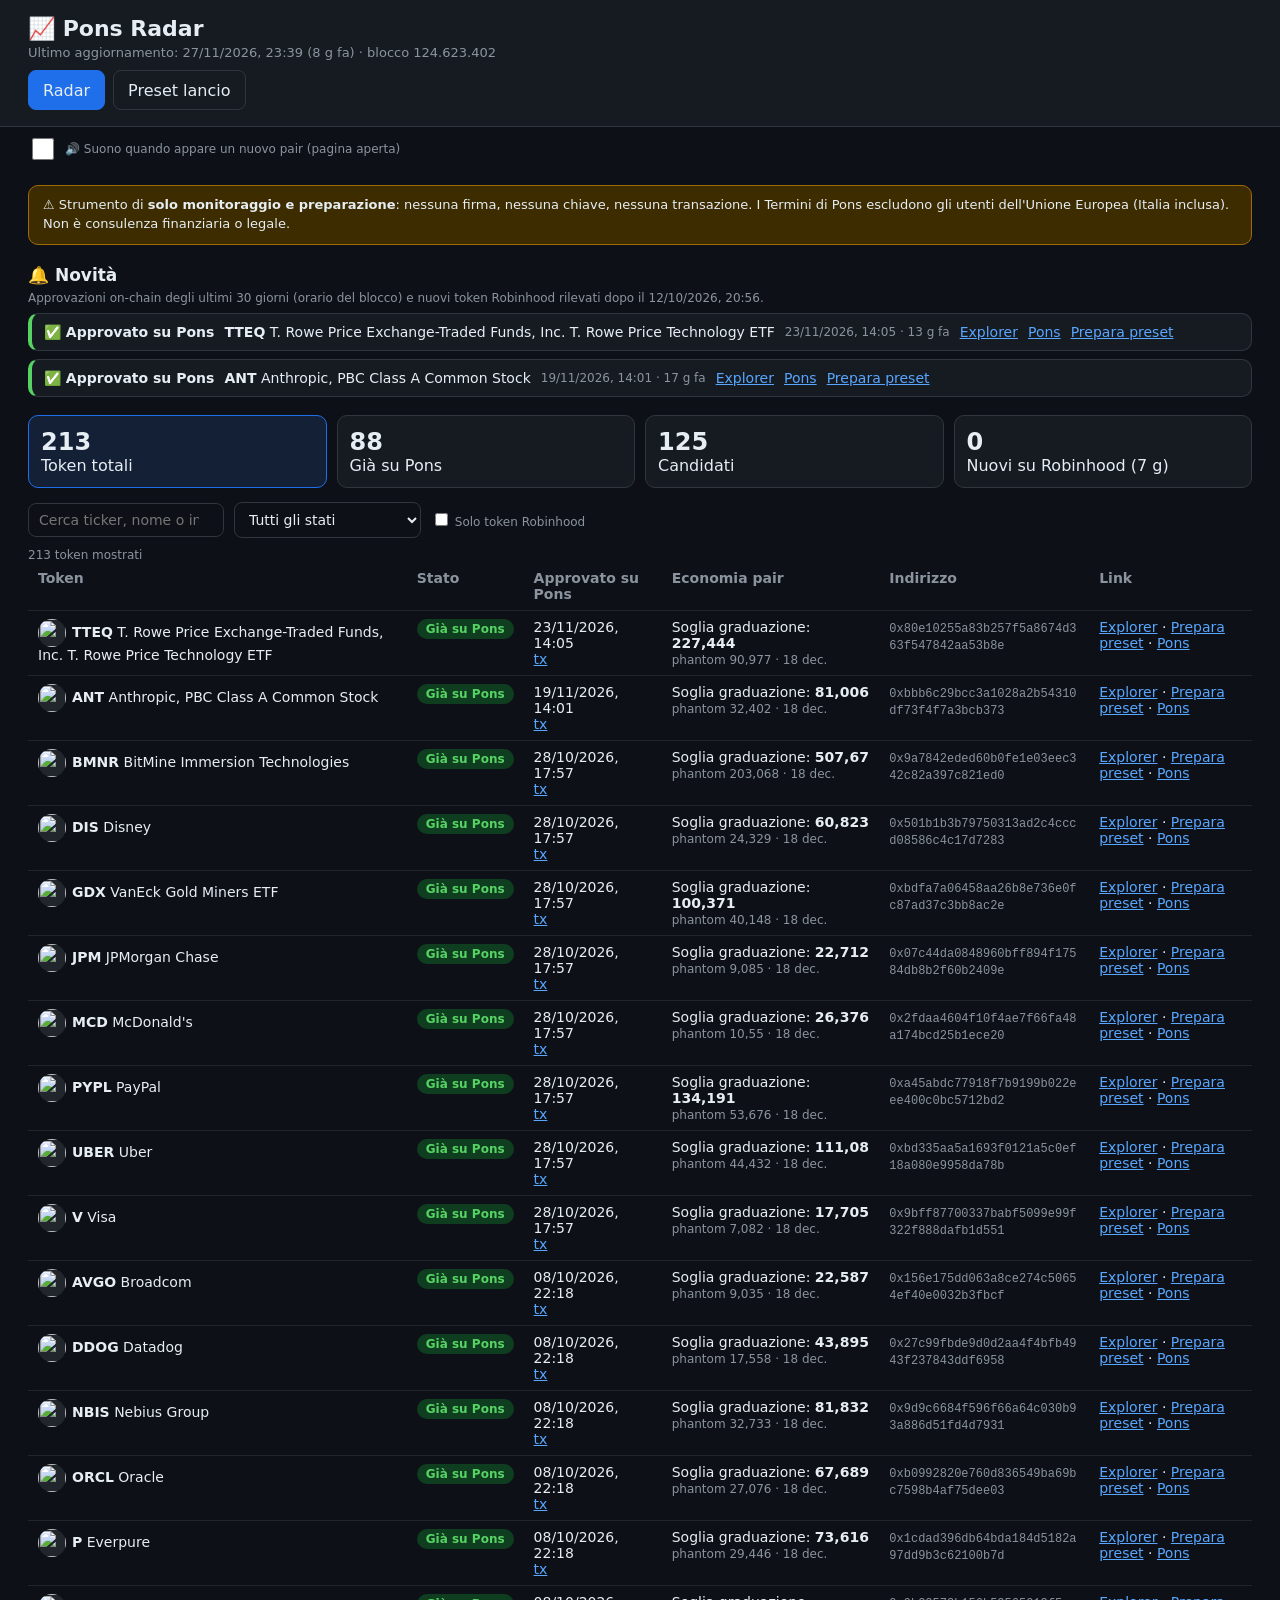
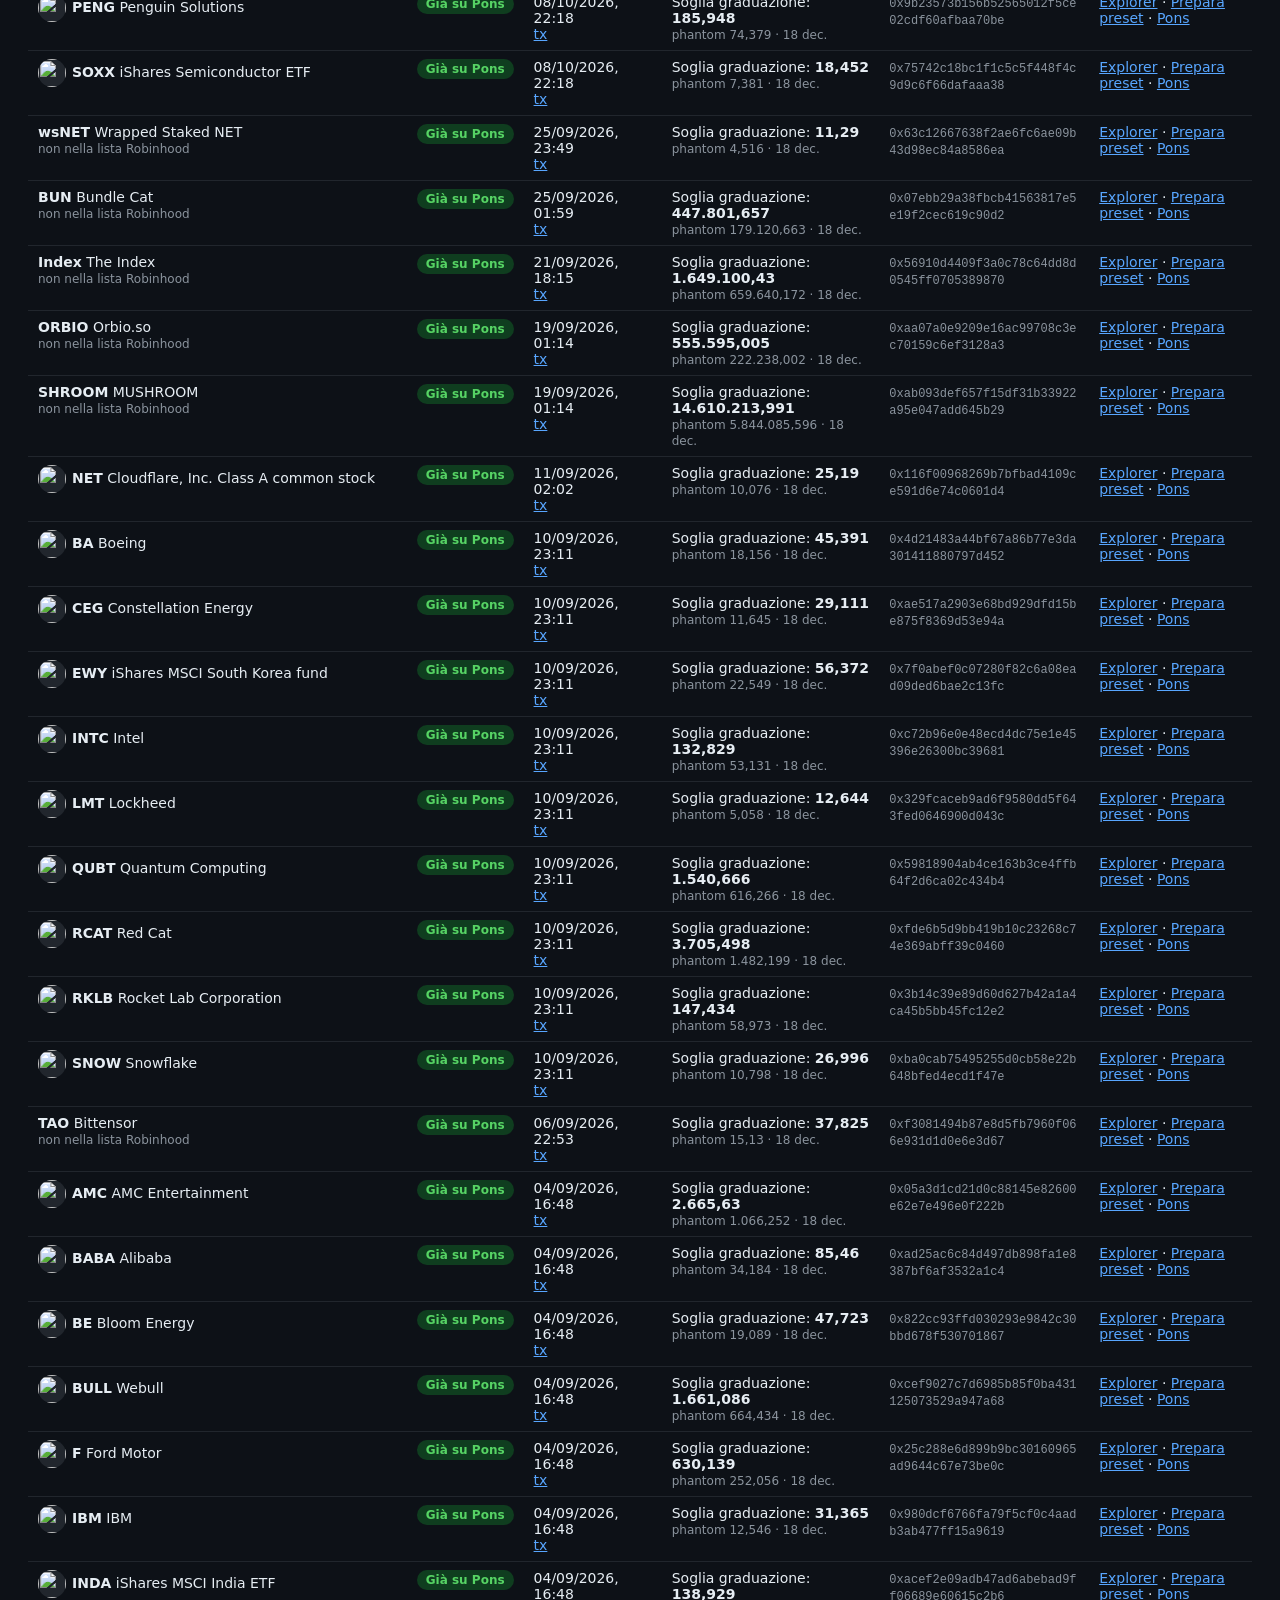
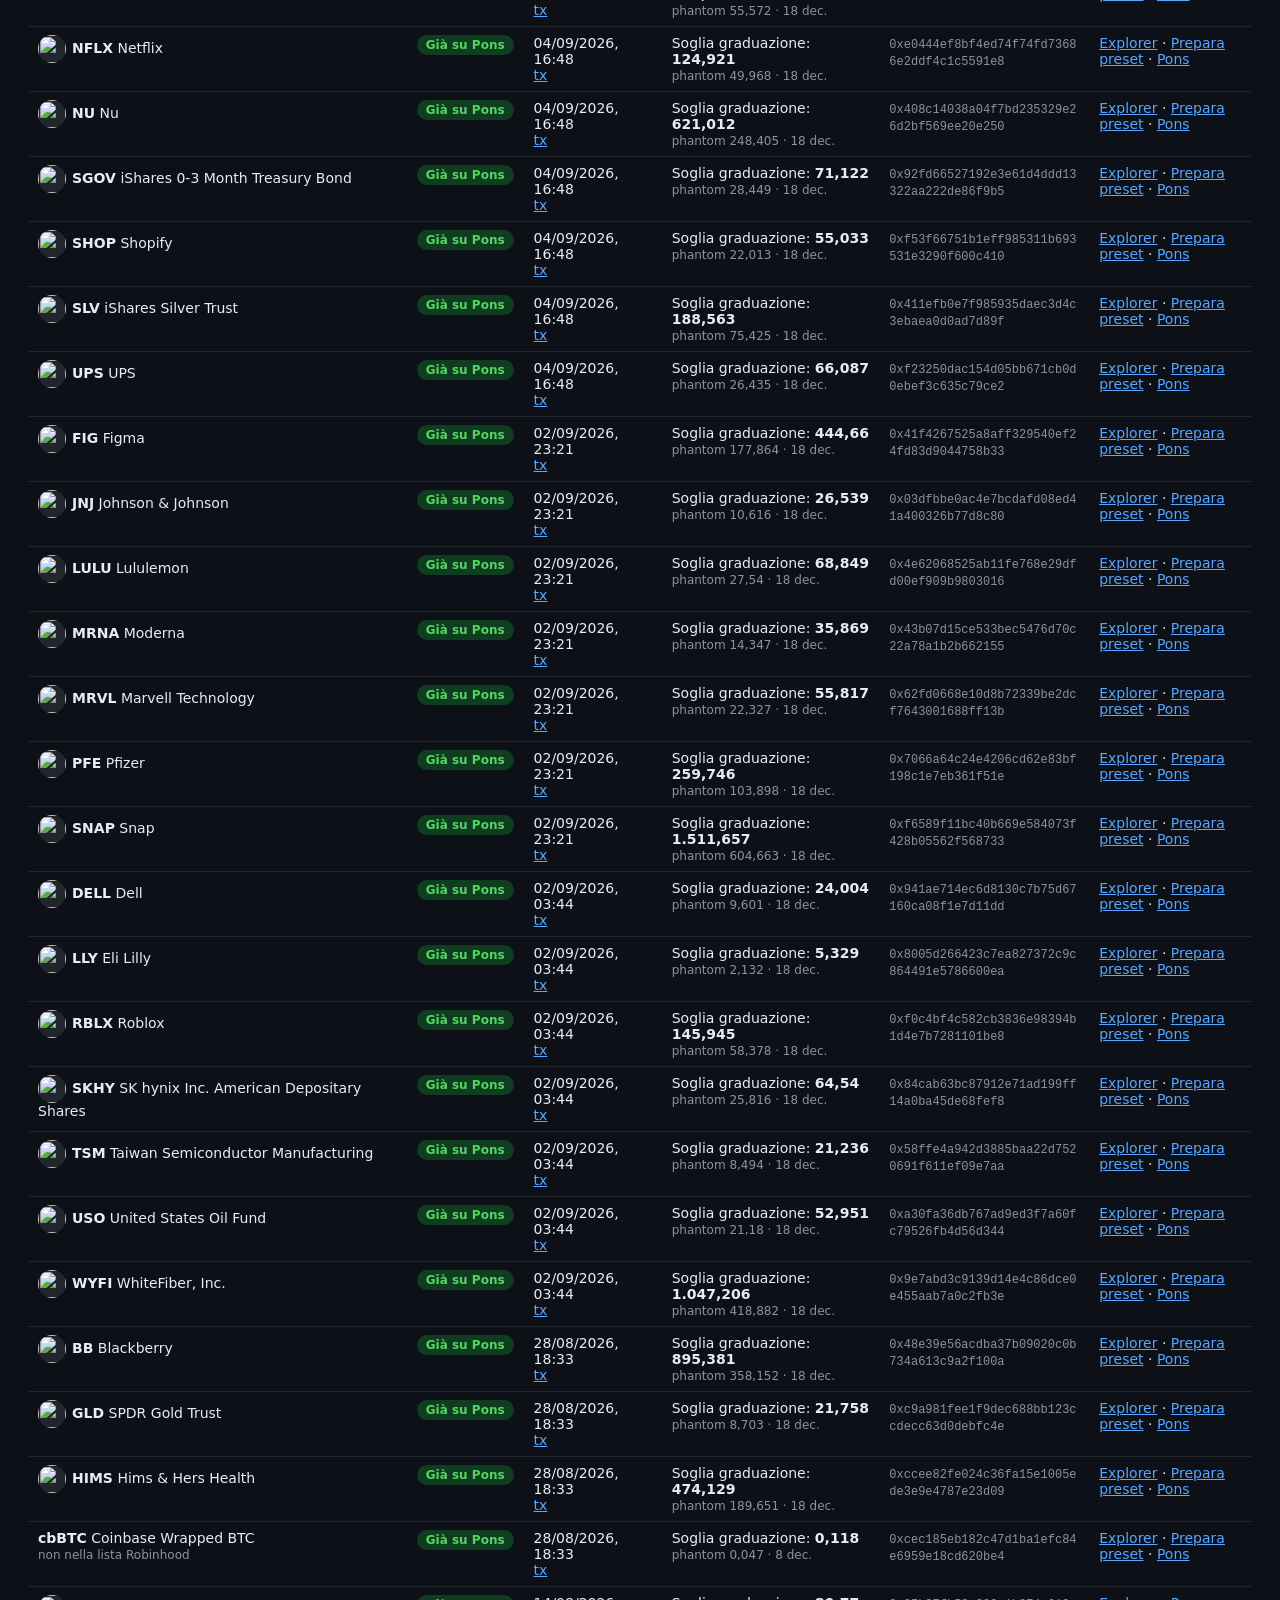
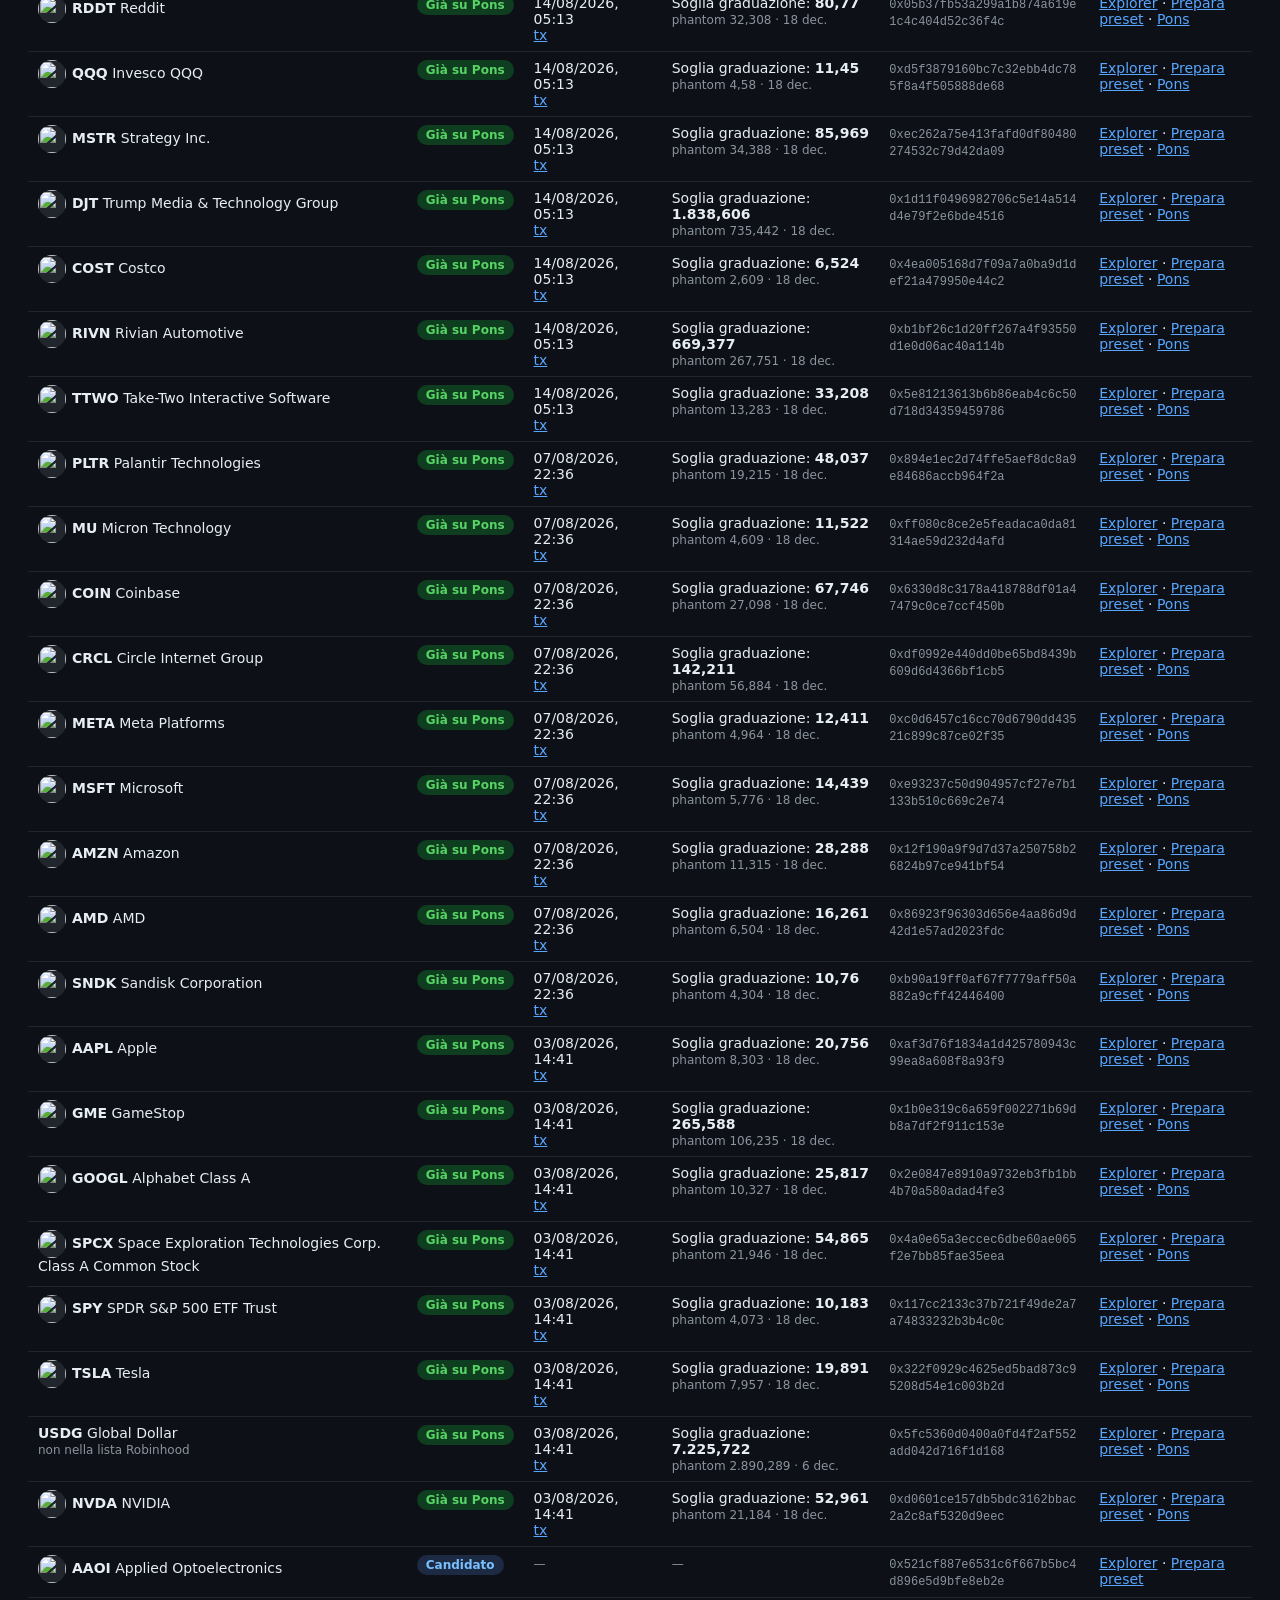
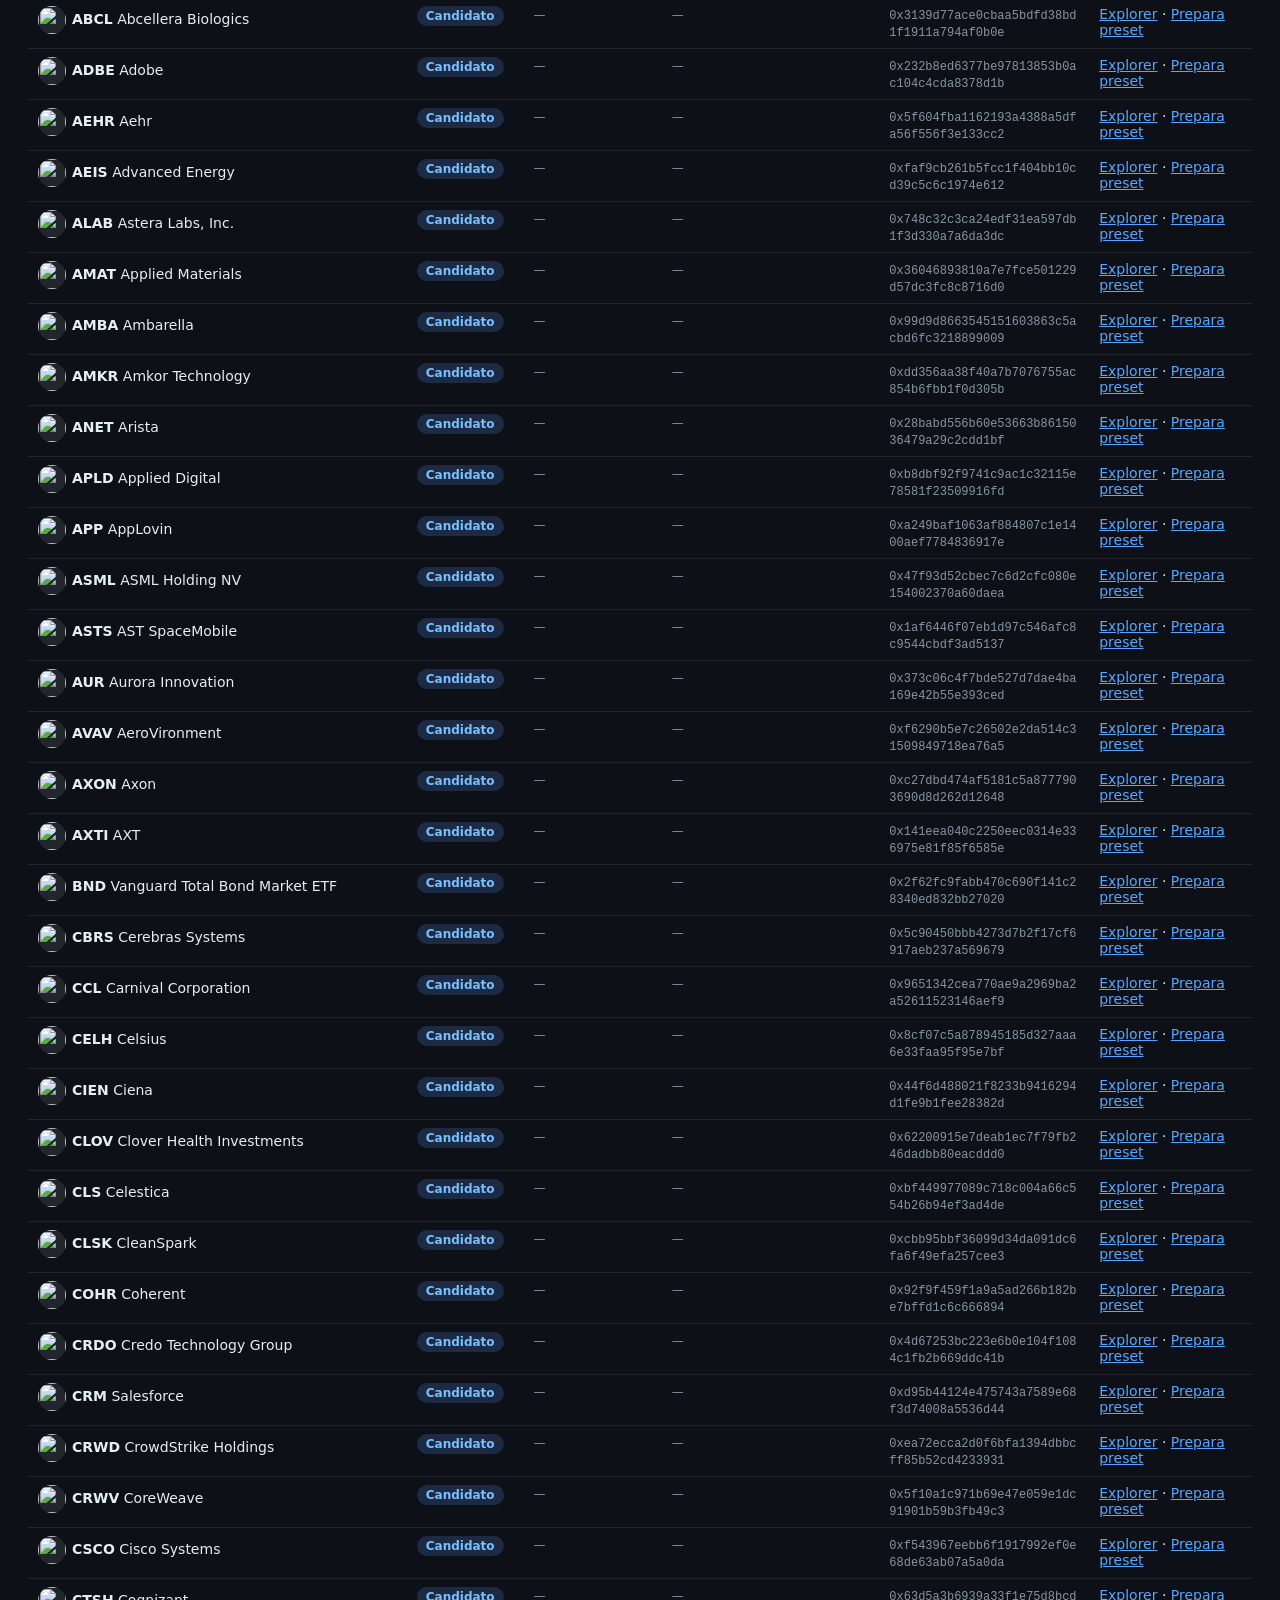
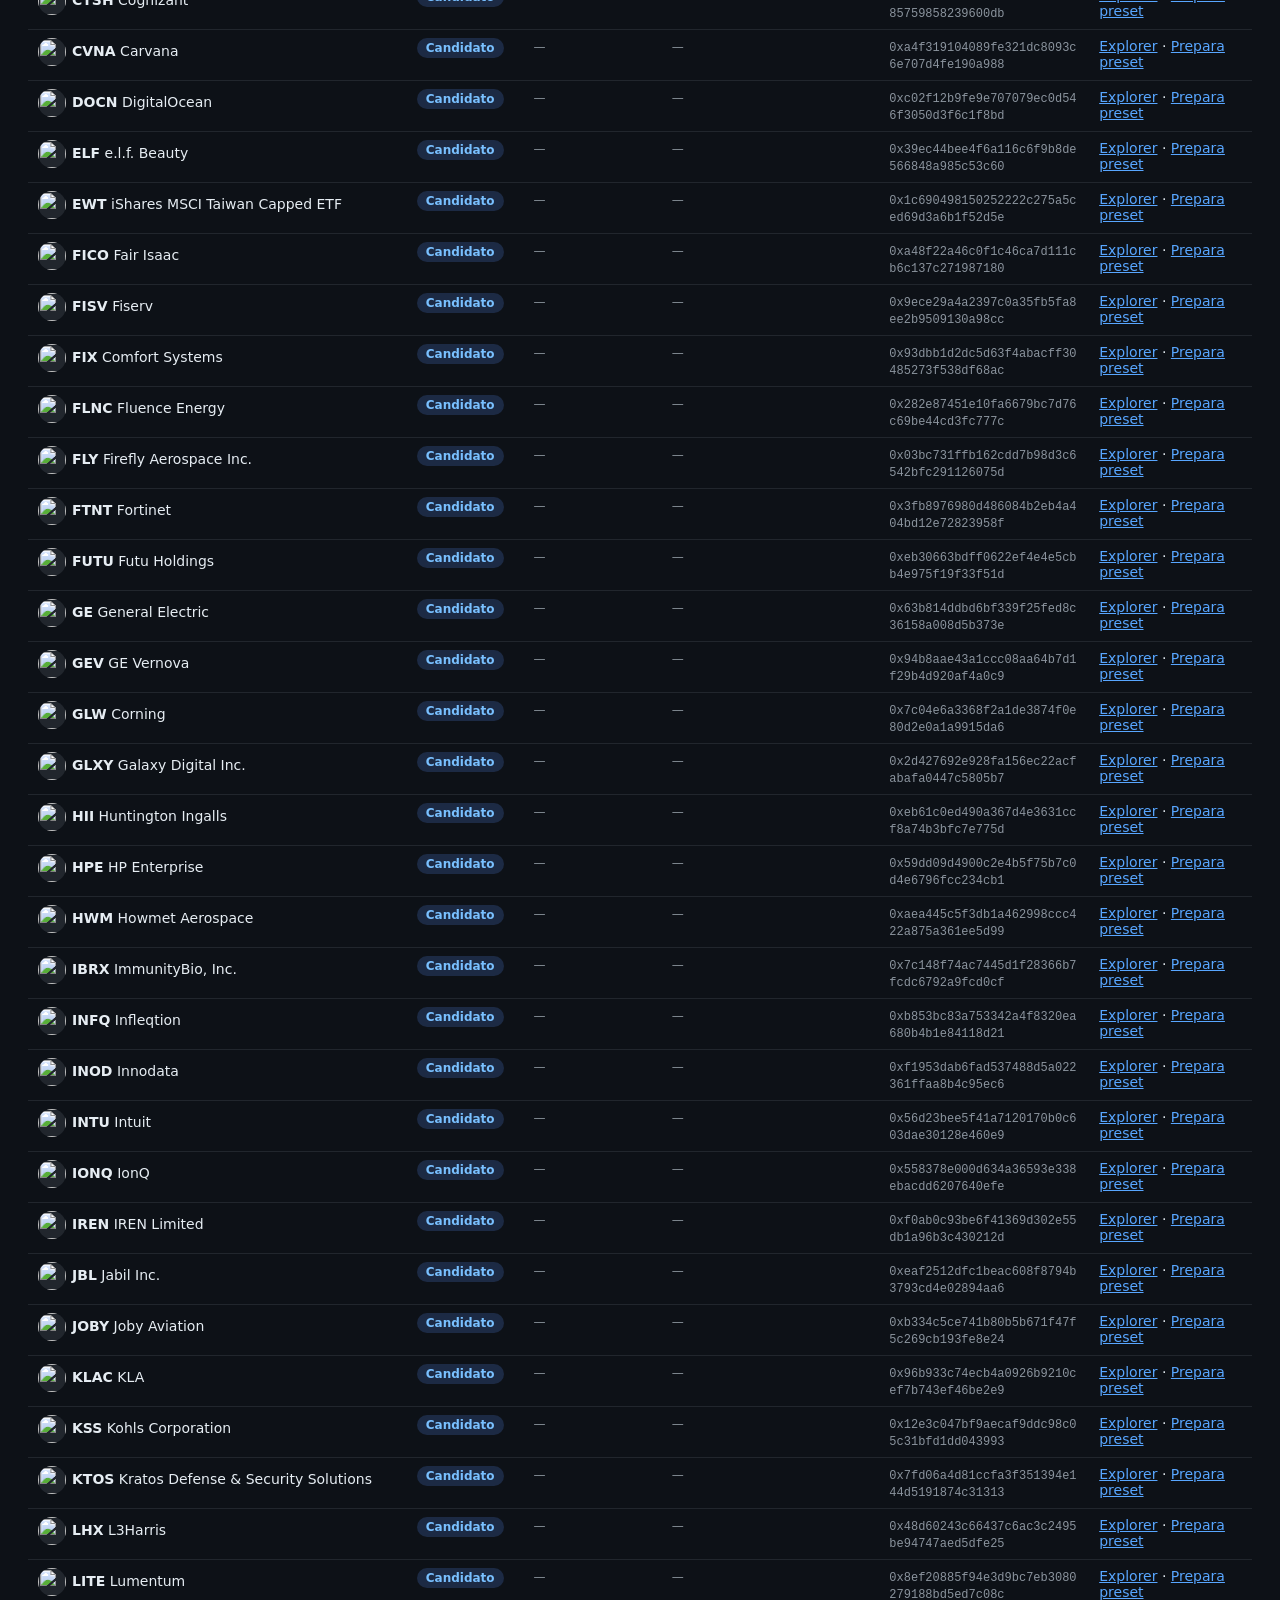
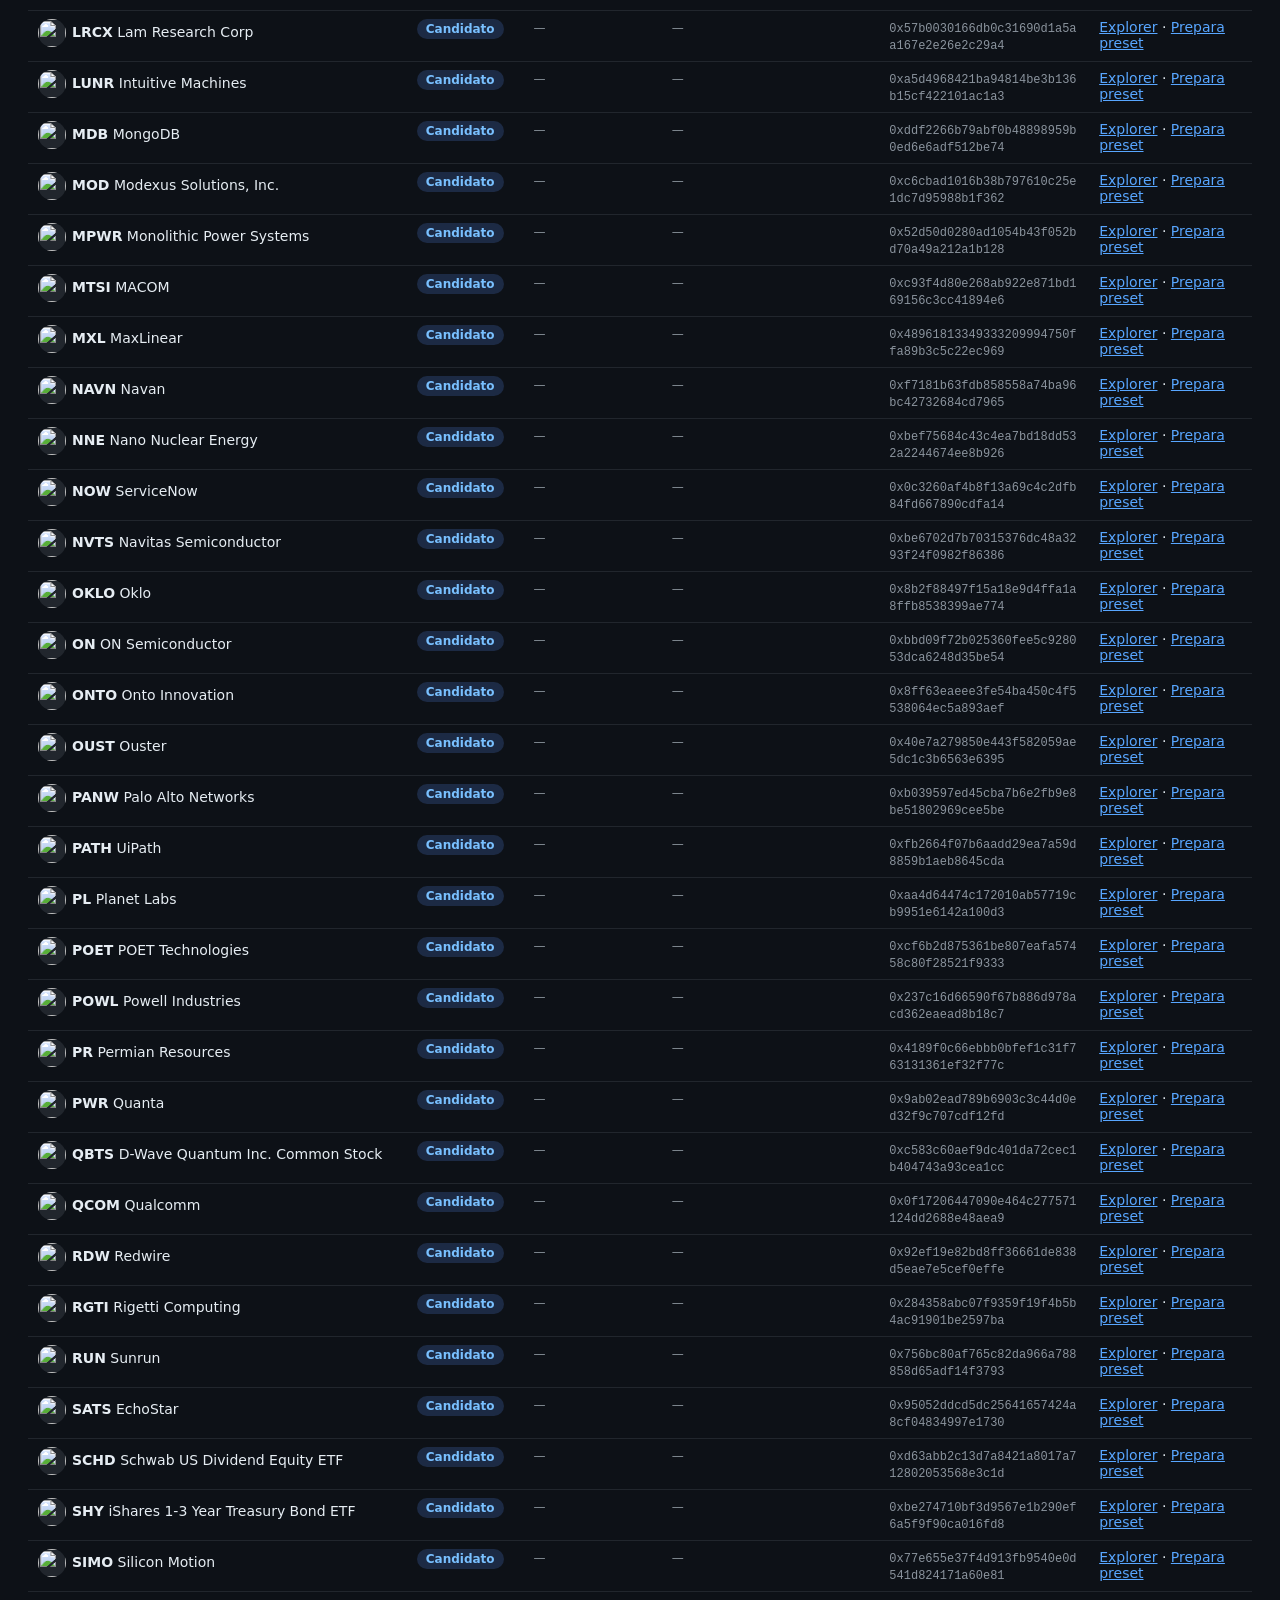
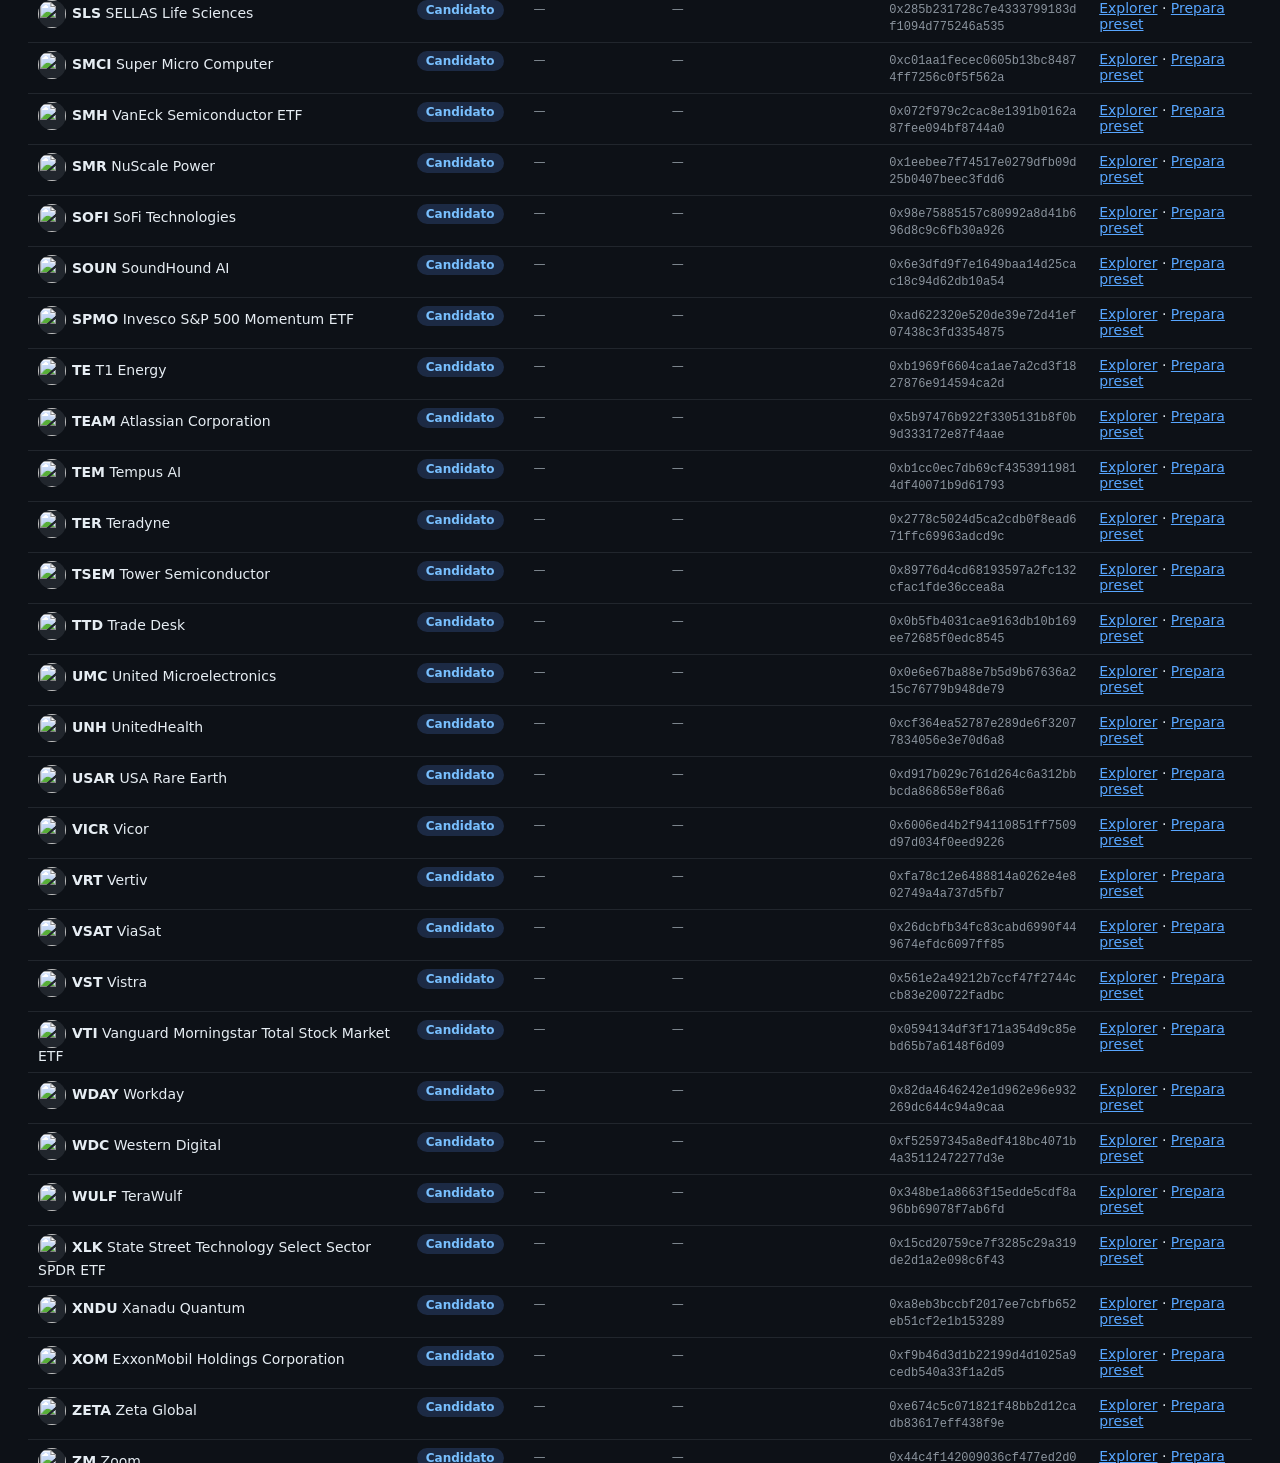
==== commit c5108539: "Aggiornamento automatico 2026-11-27T23:39:34Z" ====
--- a/index.html
+++ b/index.html
@@ -15,7 +15,7 @@
 <footer>Il rilevamento gira ogni 5 minuti tramite GitHub Actions (gli orari di GitHub possono slittare di alcuni minuti). Per una velocità al secondo servirebbe un server sempre acceso con websocket/feed del sequencer.<br>
 Fonti: lista ufficiale Robinhood <code>api.robinhood.com/rhj/assets</code> (chain 4663), eventi <code>PairTokenApprovalUpdated</code>/<code>PairTokenEconomicsUpdated</code> della factory Pons V2 <span class="addr" id="fac"></span> e lettura <code>approvedPairTokens()</code> via RPC pubblico. Gli indirizzi sono confrontati solo con la lista Robinhood: un token con lo stesso ticker ma indirizzo diverso è segnalato come possibile imitazione.</footer>
 <script>
-const D={"data": {"novita": [{"tipo": "approvato", "ts": 1795442706, "ticker": "TTEQ", "nome": "T. Rowe Price Exchange-Traded Funds, Inc. T. Rowe Price Technology ETF", "indirizzo": "0x80e10255a83b257f5a8674d363f547842aa53b8e", "robinhood": true, "tx": "0x1c3d105931d25fce2a347db53f81972e808bc79bd007a8c5e53e38cdbde50665"}, {"tipo": "approvato", "ts": 1795096882, "ticker": "ANT", "nome": "Anthropic, PBC Class A Common Stock", "indirizzo": "0xbbb6c29bcc3a1028a2b54310df73f4f7a3bcb373", "robinhood": true, "tx": "0x853a806e86414fe394d4fdfd27cd16bd503355f3565e5060ecc8e9c4b4cd1995"}, {"tipo": "approvato", "ts": 1793210263, "ticker": "BMNR", "nome": "BitMine Immersion Technologies", "indirizzo": "0x9a7842eded60b0fe1e03eec342c82a397c821ed0", "robinhood": true, "tx": "0x7d0bd73845bb0acd87fb9b02868874f377b2aaea1ae244f3273dd66fff19ecec"}, {"tipo": "approvato", "ts": 1793210263, "ticker": "DIS", "nome": "Disney", "indirizzo": "0x501b1b3b79750313ad2c4cccd08586c4c17d7283", "robinhood": true, "tx": "0x7d0bd73845bb0acd87fb9b02868874f377b2aaea1ae244f3273dd66fff19ecec"}, {"tipo": "approvato", "ts": 1793210263, "ticker": "GDX", "nome": "VanEck Gold Miners ETF", "indirizzo": "0xbdfa7a06458aa26b8e736e0fc87ad37c3bb8ac2e", "robinhood": true, "tx": "0x7d0bd73845bb0acd87fb9b02868874f377b2aaea1ae244f3273dd66fff19ecec"}, {"tipo": "approvato", "ts": 1793210263, "ticker": "JPM", "nome": "JPMorgan Chase", "indirizzo": "0x07c44da0848960bff894f17584db8b2f60b2409e", "robinhood": true, "tx": "0x7d0bd73845bb0acd87fb9b02868874f377b2aaea1ae244f3273dd66fff19ecec"}, {"tipo": "approvato", "ts": 1793210263, "ticker": "MCD", "nome": "McDonald's", "indirizzo": "0x2fdaa4604f10f4ae7f66fa48a174bcd25b1ece20", "robinhood": true, "tx": "0x7d0bd73845bb0acd87fb9b02868874f377b2aaea1ae244f3273dd66fff19ecec"}, {"tipo": "approvato", "ts": 1793210263, "ticker": "PYPL", "nome": "PayPal", "indirizzo": "0xa45abdc77918f7b9199b022eee400c0bc5712bd2", "robinhood": true, "tx": "0x7d0bd73845bb0acd87fb9b02868874f377b2aaea1ae244f3273dd66fff19ecec"}, {"tipo": "approvato", "ts": 1793210263, "ticker": "UBER", "nome": "Uber", "indirizzo": "0xbd335aa5a1693f0121a5c0ef18a080e9958da78b", "robinhood": true, "tx": "0x7d0bd73845bb0acd87fb9b02868874f377b2aaea1ae244f3273dd66fff19ecec"}, {"tipo": "approvato", "ts": 1793210263, "ticker": "V", "nome": "Visa", "indirizzo": "0x9bff87700337babf5099e99f322f888dafb1d551", "robinhood": true, "tx": "0x7d0bd73845bb0acd87fb9b02868874f377b2aaea1ae244f3273dd66fff19ecec"}], "baseline_ts": 1791838614, "aggiornato": 1795793246, "blocco": 124350771, "factory": "0x7ed598bcef8bd9edd8c97a195c6d13f40801ec7e", "metodo": "eth_getLogs (PairTokenApprovalUpdated + PairTokenEconomicsUpdated, blocchi da 10M) + eth_call approvedPairTokens/pairTokenEconomics", "primo_avvio": false, "conteggi": {"pons": 88, "nuovo": 0, "candidato": 125, "revocato": 0, "altro": 0, "pons_robinhood": 80, "robinhood_totale": 205}, "errori": [], "token": [{"indirizzo": "0x80e10255a83b257f5a8674d363f547842aa53b8e", "ticker": "TTEQ", "nome": "T. Rowe Price Exchange-Traded Funds, Inc. T. Rowe Price Technology ETF", "stato_rh": "active", "logo": "https://cdn.robinhood.com/ncw_assets/logos/0x80e10255a83b257f5a8674d363f547842aa53b8e.png", "isin": "US87283Q7925", "decimali": 18, "robinhood": true, "stato": "pons", "approvato_ts": 1795442706, "approvato_tx": "0x1c3d105931d25fce2a347db53f81972e808bc79bd007a8c5e53e38cdbde50665", "revocato_ts": null, "economia": {"phantomQuote": "90977444933920706205", "graduationThreshold": "227443612334801765513", "decimali": 18, "soglia_graduazione": 227.443612, "phantom": 90.977445}, "eventi": 1, "visto_rh_ts": 1795184467, "explorer": "https://robinhoodchain.blockscout.com/token/0x80e10255a83b257f5a8674d363f547842aa53b8e"}, {"indirizzo": "0xbbb6c29bcc3a1028a2b54310df73f4f7a3bcb373", "ticker": "ANT", "nome": "Anthropic, PBC Class A Common Stock", "stato_rh": "active", "logo": "https://cdn.robinhood.com/ncw_assets/logos/0xbbb6c29bcc3a1028a2b54310df73f4f7a3bcb373.png", "isin": "US03703U1079", "decimali": 18, "robinhood": true, "stato": "pons", "approvato_ts": 1795096882, "approvato_tx": "0x853a806e86414fe394d4fdfd27cd16bd503355f3565e5060ecc8e9c4b4cd1995", "revocato_ts": null, "economia": {"phantomQuote": "32402340807174885240", "graduationThreshold": "81005852017937213102", "decimali": 18, "soglia_graduazione": 81.005852, "phantom": 32.402341}, "eventi": 1, "visto_rh_ts": 1795110269, "explorer": "https://robinhoodchain.blockscout.com/token/0xbbb6c29bcc3a1028a2b54310df73f4f7a3bcb373"}, {"indirizzo": "0x9a7842eded60b0fe1e03eec342c82a397c821ed0", "ticker": "BMNR", "nome": "BitMine Immersion Technologies", "stato_rh": "active", "logo": "https://cdn.robinhood.com/ncw_assets/logos/0x9a7842eded60b0fe1e03eec342c82a397c821ed0.png", "isin": "US09175A2069", "decimali": 18, "robinhood": true, "stato": "pons", "approvato_ts": 1793210263, "approvato_tx": "0x7d0bd73845bb0acd87fb9b02868874f377b2aaea1ae244f3273dd66fff19ecec", "revocato_ts": null, "economia": {"phantomQuote": "203068115870751966756", "graduationThreshold": "507670289676879916891", "decimali": 18, "soglia_graduazione": 507.67029, "phantom": 203.068116}, "eventi": 1, "visto_rh_ts": 1793195979, "explorer": "https://robinhoodchain.blockscout.com/token/0x9a7842eded60b0fe1e03eec342c82a397c821ed0"}, {"indirizzo": "0x501b1b3b79750313ad2c4cccd08586c4c17d7283", "ticker": "DIS", "nome": "Disney", "stato_rh": "active", "logo": "https://cdn.robinhood.com/ncw_assets/logos/0x501b1b3b79750313ad2c4cccd08586c4c17d7283.png", "isin": "US2546871060", "decimali": 18, "robinhood": true, "stato": "pons", "approvato_ts": 1793210263, "approvato_tx": "0x7d0bd73845bb0acd87fb9b02868874f377b2aaea1ae244f3273dd66fff19ecec", "revocato_ts": null, "economia": {"phantomQuote": "24329030303030307927", "graduationThreshold": "60822575757575769819", "decimali": 18, "soglia_graduazione": 60.822576, "phantom": 24.32903}, "eventi": 1, "visto_rh_ts": 1793195979, "explorer": "https://robinhoodchain.blockscout.com/token/0x501b1b3b79750313ad2c4cccd08586c4c17d7283"}, {"indirizzo": "0xbdfa7a06458aa26b8e736e0fc87ad37c3bb8ac2e", "ticker": "GDX", "nome": "VanEck Gold Miners ETF", "stato_rh": "active", "logo": "https://cdn.robinhood.com/ncw_assets/logos/0xbdfa7a06458aa26b8e736e0fc87ad37c3bb8ac2e.png", "isin": "US92189F1066", "decimali": 18, "robinhood": true, "stato": "pons", "approvato_ts": 1793210263, "approvato_tx": "0x7d0bd73845bb0acd87fb9b02868874f377b2aaea1ae244f3273dd66fff19ecec", "revocato_ts": null, "economia": {"phantomQuote": "40148476177246850387", "graduationThreshold": "100371190443117125969", "decimali": 18, "soglia_graduazione": 100.37119, "phantom": 40.148476}, "eventi": 1, "visto_rh_ts": 1793195979, "explorer": "https://robinhoodchain.blockscout.com/token/0xbdfa7a06458aa26b8e736e0fc87ad37c3bb8ac2e"}, {"indirizzo": "0x07c44da0848960bff894f17584db8b2f60b2409e", "ticker": "JPM", "nome": "JPMorgan Chase", "stato_rh": "active", "logo": "https://cdn.robinhood.com/ncw_assets/logos/0x07c44da0848960bff894f17584db8b2f60b2409e.png", "isin": "US46625H1005", "decimali": 18, "robinhood": true, "stato": "pons", "approvato_ts": 1793210263, "approvato_tx": "0x7d0bd73845bb0acd87fb9b02868874f377b2aaea1ae244f3273dd66fff19ecec", "revocato_ts": null, "economia": {"phantomQuote": "9084958823159615983", "graduationThreshold": "22712397057899039958", "decimali": 18, "soglia_graduazione": 22.712397, "phantom": 9.084959}, "eventi": 1, "visto_rh_ts": 1793195979, "explorer": "https://robinhoodchain.blockscout.com/token/0x07c44da0848960bff894f17584db8b2f60b2409e"}, {"indirizzo": "0x2fdaa4604f10f4ae7f66fa48a174bcd25b1ece20", "ticker": "MCD", "nome": "McDonald's", "stato_rh": "active", "logo": "https://cdn.robinhood.com/ncw_assets/logos/0x2fdaa4604f10f4ae7f66fa48a174bcd25b1ece20.png", "isin": "US5801351017", "decimali": 18, "robinhood": true, "stato": "pons", "approvato_ts": 1793210263, "approvato_tx": "0x7d0bd73845bb0acd87fb9b02868874f377b2aaea1ae244f3273dd66fff19ecec", "revocato_ts": null, "economia": {"phantomQuote": "10550424530023727873", "graduationThreshold": "26376061325059319683", "decimali": 18, "soglia_graduazione": 26.376061, "phantom": 10.550425}, "eventi": 1, "visto_rh_ts": 1793195979, "explorer": "https://robinhoodchain.blockscout.com/token/0x2fdaa4604f10f4ae7f66fa48a174bcd25b1ece20"}, {"indirizzo": "0xa45abdc77918f7b9199b022eee400c0bc5712bd2", "ticker": "PYPL", "nome": "PayPal", "stato_rh": "active", "logo": "https://cdn.robinhood.com/ncw_assets/logos/0xa45abdc77918f7b9199b022eee400c0bc5712bd2.png", "isin": "US70450Y1038", "decimali": 18, "robinhood": true, "stato": "pons", "approvato_ts": 1793210263, "approvato_tx": "0x7d0bd73845bb0acd87fb9b02868874f377b2aaea1ae244f3273dd66fff19ecec", "revocato_ts": null, "economia": {"phantomQuote": "53676446937126838487", "graduationThreshold": "134191117342817096218", "decimali": 18, "soglia_graduazione": 134.191117, "phantom": 53.676447}, "eventi": 1, "visto_rh_ts": 1793195979, "explorer": "https://robinhoodchain.blockscout.com/token/0xa45abdc77918f7b9199b022eee400c0bc5712bd2"}, {"indirizzo": "0xbd335aa5a1693f0121a5c0ef18a080e9958da78b", "ticker": "UBER", "nome": "Uber", "stato_rh": "active", "logo": "https://cdn.robinhood.com/ncw_assets/logos/0xbd335aa5a1693f0121a5c0ef18a080e9958da78b.png", "isin": "US90353T1007", "decimali": 18, "robinhood": true, "stato": "pons", "approvato_ts": 1793210263, "approvato_tx": "0x7d0bd73845bb0acd87fb9b02868874f377b2aaea1ae244f3273dd66fff19ecec", "revocato_ts": null, "economia": {"phantomQuote": "44431803228285938813", "graduationThreshold": "111079508070714847033", "decimali": 18, "soglia_graduazione": 111.079508, "phantom": 44.431803}, "eventi": 1, "visto_rh_ts": 1793195979, "explorer": "https://robinhoodchain.blockscout.com/token/0xbd335aa5a1693f0121a5c0ef18a080e9958da78b"}, {"indirizzo": "0x9bff87700337babf5099e99f322f888dafb1d551", "ticker": "V", "nome": "Visa", "stato_rh": "active", "logo": "https://cdn.robinhood.com/ncw_assets/logos/0x9bff87700337babf5099e99f322f888dafb1d551.png", "isin": "US92826C8394", "decimali": 18, "robinhood": true, "stato": "pons", "approvato_ts": 1793210263, "approvato_tx": "0x7d0bd73845bb0acd87fb9b02868874f377b2aaea1ae244f3273dd66fff19ecec", "revocato_ts": null, "economia": {"phantomQuote": "7081926024568679987", "graduationThreshold": "17704815061421699968", "decimali": 18, "soglia_graduazione": 17.704815, "phantom": 7.081926}, "eventi": 1, "visto_rh_ts": 1793195979, "explorer": "https://robinhoodchain.blockscout.com/token/0x9bff87700337babf5099e99f322f888dafb1d551"}, {"indirizzo": "0x156e175dd063a8ce274c50654ef40e0032b3fbcf", "ticker": "AVGO", "nome": "Broadcom", "stato_rh": "active", "logo": "https://cdn.robinhood.com/ncw_assets/logos/0x156e175dd063a8ce274c50654ef40e0032b3fbcf.png", "isin": "US11135F1012", "decimali": 18, "robinhood": true, "stato": "pons", "approvato_ts": 1791497927, "approvato_tx": "0x247f802c02d1267c943897349a8339ae8977d4743d2957f0c8f649649342f1ef", "revocato_ts": null, "economia": {"phantomQuote": "9034927540934115220", "graduationThreshold": "22587318852335288052", "decimali": 18, "soglia_graduazione": 22.587319, "phantom": 9.034928}, "eventi": 1, "visto_rh_ts": 1791838614, "explorer": "https://robinhoodchain.blockscout.com/token/0x156e175dd063a8ce274c50654ef40e0032b3fbcf"}, {"indirizzo": "0x27c99fbde9d0d2aa4f4bfb4943f237843ddf6958", "ticker": "DDOG", "nome": "Datadog", "stato_rh": "active", "logo": "https://cdn.robinhood.com/ncw_assets/logos/0x27c99fbde9d0d2aa4f4bfb4943f237843ddf6958.png", "isin": "US23804L1035", "decimali": 18, "robinhood": true, "stato": "pons", "approvato_ts": 1791497927, "approvato_tx": "0x247f802c02d1267c943897349a8339ae8977d4743d2957f0c8f649649342f1ef", "revocato_ts": null, "economia": {"phantomQuote": "17558190168395987370", "graduationThreshold": "43895475420989968425", "decimali": 18, "soglia_graduazione": 43.895475, "phantom": 17.55819}, "eventi": 1, "visto_rh_ts": 1791838614, "explorer": "https://robinhoodchain.blockscout.com/token/0x27c99fbde9d0d2aa4f4bfb4943f237843ddf6958"}, {"indirizzo": "0x9d9c6684f596f66a64c030b93a886d51fd4d7931", "ticker": "NBIS", "nome": "Nebius Group", "stato_rh": "active", "logo": "https://cdn.robinhood.com/ncw_assets/logos/0x9d9c6684f596f66a64c030b93a886d51fd4d7931.png", "isin": "NL0009805522", "decimali": 18, "robinhood": true, "stato": "pons", "approvato_ts": 1791497927, "approvato_tx": "0x247f802c02d1267c943897349a8339ae8977d4743d2957f0c8f649649342f1ef", "revocato_ts": null, "economia": {"phantomQuote": "32732602491506231171", "graduationThreshold": "81831506228765577929", "decimali": 18, "soglia_graduazione": 81.831506, "phantom": 32.732602}, "eventi": 1, "visto_rh_ts": 1791838614, "explorer": "https://robinhoodchain.blockscout.com/token/0x9d9c6684f596f66a64c030b93a886d51fd4d7931"}, {"indirizzo": "0xb0992820e760d836549ba69bc7598b4af75dee03", "ticker": "ORCL", "nome": "Oracle", "stato_rh": "active", "logo": "https://cdn.robinhood.com/ncw_assets/logos/0xb0992820e760d836549ba69bc7598b4af75dee03.png", "isin": "US68389X1054", "decimali": 18, "robinhood": true, "stato": "pons", "approvato_ts": 1791497927, "approvato_tx": "0x247f802c02d1267c943897349a8339ae8977d4743d2957f0c8f649649342f1ef", "revocato_ts": null, "economia": {"phantomQuote": "27075755689266304769", "graduationThreshold": "67689389223165761924", "decimali": 18, "soglia_graduazione": 67.689389, "phantom": 27.075756}, "eventi": 1, "visto_rh_ts": 1791838614, "explorer": "https://robinhoodchain.blockscout.com/token/0xb0992820e760d836549ba69bc7598b4af75dee03"}, {"indirizzo": "0x1cdad396db64bda184d5182a97dd9b3c62100b7d", "ticker": "P", "nome": "Everpure", "stato_rh": "active", "logo": "https://cdn.robinhood.com/ncw_assets/logos/0x1cdad396db64bda184d5182a97dd9b3c62100b7d.png", "isin": "US74624M1027", "decimali": 18, "robinhood": true, "stato": "pons", "approvato_ts": 1791497927, "approvato_tx": "0x247f802c02d1267c943897349a8339ae8977d4743d2957f0c8f649649342f1ef", "revocato_ts": null, "economia": {"phantomQuote": "29446469833119385903", "graduationThreshold": "73616174582798464757", "decimali": 18, "soglia_graduazione": 73.616175, "phantom": 29.44647}, "eventi": 1, "visto_rh_ts": 1791838614, "explorer": "https://robinhoodchain.blockscout.com/token/0x1cdad396db64bda184d5182a97dd9b3c62100b7d"}, {"indirizzo": "0x9b23573b156b52565012f5ce02cdf60afbaa70be", "ticker": "PENG", "nome": "Penguin Solutions", "stato_rh": "active", "logo": "https://cdn.robinhood.com/ncw_assets/logos/0x9b23573b156b52565012f5ce02cdf60afbaa70be.png", "isin": "US7069151055", "decimali": 18, "robinhood": true, "stato": "pons", "approvato_ts": 1791497927, "approvato_tx": "0x247f802c02d1267c943897349a8339ae8977d4743d2957f0c8f649649342f1ef", "revocato_ts": null, "economia": {"phantomQuote": "74379068887693682803", "graduationThreshold": "185947672219234207007", "decimali": 18, "soglia_graduazione": 185.947672, "phantom": 74.379069}, "eventi": 1, "visto_rh_ts": 1791838614, "explorer": "https://robinhoodchain.blockscout.com/token/0x9b23573b156b52565012f5ce02cdf60afbaa70be"}, {"indirizzo": "0x75742c18bc1f1c5c5f448f4c9d9c6f66dafaaa38", "ticker": "SOXX", "nome": "iShares Semiconductor ETF", "stato_rh": "active", "logo": "https://cdn.robinhood.com/ncw_assets/logos/0x75742c18bc1f1c5c5f448f4c9d9c6f66dafaaa38.png", "isin": "US4642875235", "decimali": 18, "robinhood": true, "stato": "pons", "approvato_ts": 1791497927, "approvato_tx": "0x247f802c02d1267c943897349a8339ae8977d4743d2957f0c8f649649342f1ef", "revocato_ts": null, "economia": {"phantomQuote": "7380627140579709444", "graduationThreshold": "18451567851449273610", "decimali": 18, "soglia_graduazione": 18.451568, "phantom": 7.380627}, "eventi": 1, "visto_rh_ts": 1791838614, "explorer": "https://robinhoodchain.blockscout.com/token/0x75742c18bc1f1c5c5f448f4c9d9c6f66dafaaa38"}, {"indirizzo": "0x63c12667638f2ae6fc6ae09b43d98ec84a8586ea", "ticker": "wsNET", "nome": "Wrapped Staked NET", "robinhood": false, "logo": "", "stato": "pons", "approvato_ts": 1790380172, "approvato_tx": "0x557f66db1ffc46efb54f8bab4e02d7fbdd93fa5d93dca0907f3c7e35c17f4473", "revocato_ts": null, "economia": {"phantomQuote": "4516035493153025059", "graduationThreshold": "11290088732882562649", "decimali": 18, "soglia_graduazione": 11.290089, "phantom": 4.516035}, "eventi": 1, "visto_rh_ts": null, "explorer": "https://robinhoodchain.blockscout.com/token/0x63c12667638f2ae6fc6ae09b43d98ec84a8586ea"}, {"indirizzo": "0x07ebb29a38fbcb41563817e5e19f2cec619c90d2", "ticker": "BUN", "nome": "Bundle Cat", "robinhood": false, "logo": "", "stato": "pons", "approvato_ts": 1790301579, "approvato_tx": "0x542055e63455ebf14d5744233f81cbcdbff670b196c228bef3943f8ef6d2ee0d", "revocato_ts": null, "economia": {"phantomQuote": "179120662876056642348632", "graduationThreshold": "447801657190141605871580", "decimali": 18, "soglia_graduazione": 447801.65719, "phantom": 179120.662876}, "eventi": 1, "visto_rh_ts": null, "explorer": "https://robinhoodchain.blockscout.com/token/0x07ebb29a38fbcb41563817e5e19f2cec619c90d2"}, {"indirizzo": "0x56910d4409f3a0c78c64dd8d0545ff0705389870", "ticker": "Index", "nome": "The Index", "robinhood": false, "logo": "", "stato": "pons", "approvato_ts": 1790014553, "approvato_tx": "0x0669d9bbb7ee89737f44df40740946f83273f85a7477e9740be344a3c5312dbb", "revocato_ts": null, "economia": {"phantomQuote": "659640171971840030686683", "graduationThreshold": "1649100429929600076716708", "decimali": 18, "soglia_graduazione": 1649100.42993, "phantom": 659640.171972}, "eventi": 1, "visto_rh_ts": null, "explorer": "https://robinhoodchain.blockscout.com/token/0x56910d4409f3a0c78c64dd8d0545ff0705389870"}, {"indirizzo": "0xaa07a0e9209e16ac99708c3ec70159c6ef3128a3", "ticker": "ORBIO", "nome": "Orbio.so", "robinhood": false, "logo": "", "stato": "pons", "approvato_ts": 1789780456, "approvato_tx": "0xc91945e32c97a2f0e0b73e5533050116d768579859f93ada809087103e45212c", "revocato_ts": null, "economia": {"phantomQuote": "222238002012227357963707", "graduationThreshold": "555595005030568394909267", "decimali": 18, "soglia_graduazione": 555595.005031, "phantom": 222238.002012}, "eventi": 1, "visto_rh_ts": null, "explorer": "https://robinhoodchain.blockscout.com/token/0xaa07a0e9209e16ac99708c3ec70159c6ef3128a3"}, {"indirizzo": "0xab093def657f15df31b33922a95e047add645b29", "ticker": "SHROOM", "nome": "MUSHROOM", "robinhood": false, "logo": "", "stato": "pons", "approvato_ts": 1789780456, "approvato_tx": "0xc91945e32c97a2f0e0b73e5533050116d768579859f93ada809087103e45212c", "revocato_ts": null, "economia": {"phantomQuote": "5844085596335992734587703", "graduationThreshold": "14610213990839981836469259", "decimali": 18, "soglia_graduazione": 14610213.99084, "phantom": 5844085.596336}, "eventi": 1, "visto_rh_ts": null, "explorer": "https://robinhoodchain.blockscout.com/token/0xab093def657f15df31b33922a95e047add645b29"}, {"indirizzo": "0x116f00968269b7bfbad4109ce591d6e74c0601d4", "ticker": "NET", "nome": "Cloudflare, Inc. Class A common stock", "stato_rh": "active", "logo": "https://cdn.robinhood.com/ncw_assets/logos/0x116f00968269b7bfbad4109ce591d6e74c0601d4.png", "isin": "US18915M1071", "decimali": 18, "robinhood": true, "stato": "pons", "approvato_ts": 1789092161, "approvato_tx": "0x13b115722d66b0abf0a683b7df1fe65d7540669382cde59cd35b5ef51da4d25c", "revocato_ts": null, "economia": {"phantomQuote": "10075958863517517721", "graduationThreshold": "25189897158793794303", "decimali": 18, "soglia_graduazione": 25.189897, "phantom": 10.075959}, "eventi": 1, "visto_rh_ts": 1791838614, "explorer": "https://robinhoodchain.blockscout.com/token/0x116f00968269b7bfbad4109ce591d6e74c0601d4"}, {"indirizzo": "0x4d21483a44bf67a86b77e3da301411880797d452", "ticker": "BA", "nome": "Boeing", "stato_rh": "active", "logo": "https://cdn.robinhood.com/ncw_assets/logos/0x4d21483a44bf67a86b77e3da301411880797d452.png", "isin": "US0970231058", "decimali": 18, "robinhood": true, "stato": "pons", "approvato_ts": 1789081877, "approvato_tx": "0xfa063d2b17c98b222b7f32b3c4267aea16ae373c099ea99f3b3603f0cc1fc74a", "revocato_ts": null, "economia": {"phantomQuote": "18156220868144984789", "graduationThreshold": "45390552170362461974", "decimali": 18, "soglia_graduazione": 45.390552, "phantom": 18.156221}, "eventi": 1, "visto_rh_ts": 1791838614, "explorer": "https://robinhoodchain.blockscout.com/token/0x4d21483a44bf67a86b77e3da301411880797d452"}, {"indirizzo": "0xae517a2903e68bd929dfd15be875f8369d53e94a", "ticker": "CEG", "nome": "Constellation Energy", "stato_rh": "active", "logo": "https://cdn.robinhood.com/ncw_assets/logos/0xae517a2903e68bd929dfd15be875f8369d53e94a.png", "isin": "US21037T1097", "decimali": 18, "robinhood": true, "stato": "pons", "approvato_ts": 1789081877, "approvato_tx": "0xfa063d2b17c98b222b7f32b3c4267aea16ae373c099ea99f3b3603f0cc1fc74a", "revocato_ts": null, "economia": {"phantomQuote": "11644512058643227279", "graduationThreshold": "29111280146608068199", "decimali": 18, "soglia_graduazione": 29.11128, "phantom": 11.644512}, "eventi": 1, "visto_rh_ts": 1791838614, "explorer": "https://robinhoodchain.blockscout.com/token/0xae517a2903e68bd929dfd15be875f8369d53e94a"}, {"indirizzo": "0x7f0abef0c07280f82c6a08ead09ded6bae2c13fc", "ticker": "EWY", "nome": "iShares MSCI South Korea fund", "stato_rh": "active", "logo": "https://cdn.robinhood.com/ncw_assets/logos/0x7f0abef0c07280f82c6a08ead09ded6bae2c13fc.png", "isin": "US4642867729", "decimali": 18, "robinhood": true, "stato": "pons", "approvato_ts": 1789081877, "approvato_tx": "0xfa063d2b17c98b222b7f32b3c4267aea16ae373c099ea99f3b3603f0cc1fc74a", "revocato_ts": null, "economia": {"phantomQuote": "22548672179747229126", "graduationThreshold": "56371680449368072815", "decimali": 18, "soglia_graduazione": 56.37168, "phantom": 22.548672}, "eventi": 1, "visto_rh_ts": 1791838614, "explorer": "https://robinhoodchain.blockscout.com/token/0x7f0abef0c07280f82c6a08ead09ded6bae2c13fc"}, {"indirizzo": "0xc72b96e0e48ecd4dc75e1e45396e26300bc39681", "ticker": "INTC", "nome": "Intel", "stato_rh": "active", "logo": "https://cdn.robinhood.com/ncw_assets/logos/0xc72b96e0e48ecd4dc75e1e45396e26300bc39681.png", "isin": "US4581401001", "decimali": 18, "robinhood": true, "stato": "pons", "approvato_ts": 1789081877, "approvato_tx": "0xfa063d2b17c98b222b7f32b3c4267aea16ae373c099ea99f3b3603f0cc1fc74a", "revocato_ts": null, "economia": {"phantomQuote": "53131480841489153594", "graduationThreshold": "132828702103722883986", "decimali": 18, "soglia_graduazione": 132.828702, "phantom": 53.131481}, "eventi": 1, "visto_rh_ts": 1791838614, "explorer": "https://robinhoodchain.blockscout.com/token/0xc72b96e0e48ecd4dc75e1e45396e26300bc39681"}, {"indirizzo": "0x329fcaceb9ad6f9580dd5f643fed0646900d043c", "ticker": "LMT", "nome": "Lockheed", "stato_rh": "active", "logo": "https://cdn.robinhood.com/ncw_assets/logos/0x329fcaceb9ad6f9580dd5f643fed0646900d043c.png", "isin": "US5398301094", "decimali": 18, "robinhood": true, "stato": "pons", "approvato_ts": 1789081877, "approvato_tx": "0xfa063d2b17c98b222b7f32b3c4267aea16ae373c099ea99f3b3603f0cc1fc74a", "revocato_ts": null, "economia": {"phantomQuote": "5057797771211222238", "graduationThreshold": "12644494428028055596", "decimali": 18, "soglia_graduazione": 12.644494, "phantom": 5.057798}, "eventi": 1, "visto_rh_ts": 1791838614, "explorer": "https://robinhoodchain.blockscout.com/token/0x329fcaceb9ad6f9580dd5f643fed0646900d043c"}, {"indirizzo": "0x59818904ab4ce163b3ce4ffb64f2d6ca02c434b4", "ticker": "QUBT", "nome": "Quantum Computing", "stato_rh": "active", "logo": "https://cdn.robinhood.com/ncw_assets/logos/0x59818904ab4ce163b3ce4ffb64f2d6ca02c434b4.png", "isin": "US74766W1080", "decimali": 18, "robinhood": true, "stato": "pons", "approvato_ts": 1789081877, "approvato_tx": "0xfa063d2b17c98b222b7f32b3c4267aea16ae373c099ea99f3b3603f0cc1fc74a", "revocato_ts": null, "economia": {"phantomQuote": "616266268656716384105", "graduationThreshold": "1540665671641790960262", "decimali": 18, "soglia_graduazione": 1540.665672, "phantom": 616.266269}, "eventi": 1, "visto_rh_ts": 1791838614, "explorer": "https://robinhoodchain.blockscout.com/token/0x59818904ab4ce163b3ce4ffb64f2d6ca02c434b4"}, {"indirizzo": "0xfde6b5d9bb419b10c23268c74e369abff39c0460", "ticker": "RCAT", "nome": "Red Cat", "stato_rh": "active", "logo": "https://cdn.robinhood.com/ncw_assets/logos/0xfde6b5d9bb419b10c23268c74e369abff39c0460.png", "isin": "US75644T1007", "decimali": 18, "robinhood": true, "stato": "pons", "approvato_ts": 1789081877, "approvato_tx": "0xfa063d2b17c98b222b7f32b3c4267aea16ae373c099ea99f3b3603f0cc1fc74a", "revocato_ts": null, "economia": {"phantomQuote": "1482199384615384570325", "graduationThreshold": "3705498461538461425814", "decimali": 18, "soglia_graduazione": 3705.498462, "phantom": 1482.199385}, "eventi": 1, "visto_rh_ts": 1791838614, "explorer": "https://robinhoodchain.blockscout.com/token/0xfde6b5d9bb419b10c23268c74e369abff39c0460"}, {"indirizzo": "0x3b14c39e89d60d627b42a1a4ca45b5bb45fc12e2", "ticker": "RKLB", "nome": "Rocket Lab Corporation", "stato_rh": "active", "logo": "https://cdn.robinhood.com/ncw_assets/logos/0x3b14c39e89d60d627b42a1a4ca45b5bb45fc12e2.png", "isin": "US7731211089", "decimali": 18, "robinhood": true, "stato": "pons", "approvato_ts": 1789081877, "approvato_tx": "0xfa063d2b17c98b222b7f32b3c4267aea16ae373c099ea99f3b3603f0cc1fc74a", "revocato_ts": null, "economia": {"phantomQuote": "58973450316261996045", "graduationThreshold": "147433625790654990113", "decimali": 18, "soglia_graduazione": 147.433626, "phantom": 58.97345}, "eventi": 1, "visto_rh_ts": 1791838614, "explorer": "https://robinhoodchain.blockscout.com/token/0x3b14c39e89d60d627b42a1a4ca45b5bb45fc12e2"}, {"indirizzo": "0xba0cab75495255d0cb58e22b648bfed4ecd1f47e", "ticker": "SNOW", "nome": "Snowflake", "stato_rh": "active", "logo": "https://cdn.robinhood.com/ncw_assets/logos/0xba0cab75495255d0cb58e22b648bfed4ecd1f47e.png", "isin": "US8334451098", "decimali": 18, "robinhood": true, "stato": "pons", "approvato_ts": 1789081877, "approvato_tx": "0xfa063d2b17c98b222b7f32b3c4267aea16ae373c099ea99f3b3603f0cc1fc74a", "revocato_ts": null, "economia": {"phantomQuote": "10798359112306656705", "graduationThreshold": "26995897780766641763", "decimali": 18, "soglia_graduazione": 26.995898, "phantom": 10.798359}, "eventi": 1, "visto_rh_ts": 1791838614, "explorer": "https://robinhoodchain.blockscout.com/token/0xba0cab75495255d0cb58e22b648bfed4ecd1f47e"}, {"indirizzo": "0xf3081494b87e8d5fb7960f066e931d1d0e6e3d67", "ticker": "TAO", "nome": "Bittensor", "robinhood": false, "logo": "", "stato": "pons", "approvato_ts": 1788735185, "approvato_tx": "0x9c93ba824b832f2f2387fd594182b52c58945350634af4ca4729100a80595481", "revocato_ts": null, "economia": {"phantomQuote": "15130066162738638146", "graduationThreshold": "37825165406846595366", "decimali": 18, "soglia_graduazione": 37.825165, "phantom": 15.130066}, "eventi": 1, "visto_rh_ts": null, "explorer": "https://robinhoodchain.blockscout.com/token/0xf3081494b87e8d5fb7960f066e931d1d0e6e3d67"}, {"indirizzo": "0x05a3d1cd21d0c88145e82600e62e7e496e0f222b", "ticker": "AMC", "nome": "AMC Entertainment", "stato_rh": "active", "logo": "https://cdn.robinhood.com/ncw_assets/logos/0x05a3d1cd21d0c88145e82600e62e7e496e0f222b.png", "isin": "US00165C3025", "decimali": 18, "robinhood": true, "stato": "pons", "approvato_ts": 1788540522, "approvato_tx": "0xb4aaf027b105aba6268762cdb68dc7fc363b8432d344ee6900536cf36f44183f", "revocato_ts": null, "economia": {"phantomQuote": "1066251816873870777516", "graduationThreshold": "2665629542184676943792", "decimali": 18, "soglia_graduazione": 2665.629542, "phantom": 1066.251817}, "eventi": 1, "visto_rh_ts": 1791838614, "explorer": "https://robinhoodchain.blockscout.com/token/0x05a3d1cd21d0c88145e82600e62e7e496e0f222b"}, {"indirizzo": "0xad25ac6c84d497db898fa1e8387bf6af3532a1c4", "ticker": "BABA", "nome": "Alibaba", "stato_rh": "active", "logo": "https://cdn.robinhood.com/ncw_assets/logos/0xad25ac6c84d497db898fa1e8387bf6af3532a1c4.png", "isin": "US01609W1027", "decimali": 18, "robinhood": true, "stato": "pons", "approvato_ts": 1788540522, "approvato_tx": "0xb4aaf027b105aba6268762cdb68dc7fc363b8432d344ee6900536cf36f44183f", "revocato_ts": null, "economia": {"phantomQuote": "34183888578754649717", "graduationThreshold": "85459721446886624294", "decimali": 18, "soglia_graduazione": 85.459721, "phantom": 34.183889}, "eventi": 1, "visto_rh_ts": 1791838614, "explorer": "https://robinhoodchain.blockscout.com/token/0xad25ac6c84d497db898fa1e8387bf6af3532a1c4"}, {"indirizzo": "0x822cc93ffd030293e9842c30bbd678f530701867", "ticker": "BE", "nome": "Bloom Energy", "stato_rh": "active", "logo": "https://cdn.robinhood.com/ncw_assets/logos/0x822cc93ffd030293e9842c30bbd678f530701867.png", "isin": "US0937121079", "decimali": 18, "robinhood": true, "stato": "pons", "approvato_ts": 1788540522, "approvato_tx": "0xb4aaf027b105aba6268762cdb68dc7fc363b8432d344ee6900536cf36f44183f", "revocato_ts": null, "economia": {"phantomQuote": "19089002662946993427", "graduationThreshold": "47722506657367483568", "decimali": 18, "soglia_graduazione": 47.722507, "phantom": 19.089003}, "eventi": 1, "visto_rh_ts": 1791838614, "explorer": "https://robinhoodchain.blockscout.com/token/0x822cc93ffd030293e9842c30bbd678f530701867"}, {"indirizzo": "0xcef9027c7d6985b85f0ba431125073529a947a68", "ticker": "BULL", "nome": "Webull", "stato_rh": "active", "logo": "https://cdn.robinhood.com/ncw_assets/logos/0xcef9027c7d6985b85f0ba431125073529a947a68.png", "isin": "KYG9572D1034", "decimali": 18, "robinhood": true, "stato": "pons", "approvato_ts": 1788540522, "approvato_tx": "0xb4aaf027b105aba6268762cdb68dc7fc363b8432d344ee6900536cf36f44183f", "revocato_ts": null, "economia": {"phantomQuote": "664434206896551966720", "graduationThreshold": "1661085517241379916801", "decimali": 18, "soglia_graduazione": 1661.085517, "phantom": 664.434207}, "eventi": 1, "visto_rh_ts": 1791838614, "explorer": "https://robinhoodchain.blockscout.com/token/0xcef9027c7d6985b85f0ba431125073529a947a68"}, {"indirizzo": "0x25c288e6d899b9bc30160965ad9644c67e73be0c", "ticker": "F", "nome": "Ford Motor", "stato_rh": "active", "logo": "https://cdn.robinhood.com/ncw_assets/logos/0x25c288e6d899b9bc30160965ad9644c67e73be0c.png", "isin": "US3453708600", "decimali": 18, "robinhood": true, "stato": "pons", "approvato_ts": 1788540522, "approvato_tx": "0xb4aaf027b105aba6268762cdb68dc7fc363b8432d344ee6900536cf36f44183f", "revocato_ts": null, "economia": {"phantomQuote": "252055570173852992399", "graduationThreshold": "630138925434632480999", "decimali": 18, "soglia_graduazione": 630.138925, "phantom": 252.05557}, "eventi": 1, "visto_rh_ts": 1791838614, "explorer": "https://robinhoodchain.blockscout.com/token/0x25c288e6d899b9bc30160965ad9644c67e73be0c"}, {"indirizzo": "0x980dcf6766fa79f5cf0c4aadb3ab477ff15a9619", "ticker": "IBM", "nome": "IBM", "stato_rh": "active", "logo": "https://cdn.robinhood.com/ncw_assets/logos/0x980dcf6766fa79f5cf0c4aadb3ab477ff15a9619.png", "isin": "US4592001014", "decimali": 18, "robinhood": true, "stato": "pons", "approvato_ts": 1788540522, "approvato_tx": "0xb4aaf027b105aba6268762cdb68dc7fc363b8432d344ee6900536cf36f44183f", "revocato_ts": null, "economia": {"phantomQuote": "12545934800566204012", "graduationThreshold": "31364837001415510031", "decimali": 18, "soglia_graduazione": 31.364837, "phantom": 12.545935}, "eventi": 1, "visto_rh_ts": 1791838614, "explorer": "https://robinhoodchain.blockscout.com/token/0x980dcf6766fa79f5cf0c4aadb3ab477ff15a9619"}, {"indirizzo": "0xacef2e09adb47ad6abebad9ff06689e60615c2b6", "ticker": "INDA", "nome": "iShares MSCI India ETF", "stato_rh": "active", "logo": "https://cdn.robinhood.com/ncw_assets/logos/0xacef2e09adb47ad6abebad9ff06689e60615c2b6.png", "isin": "US46429B5984", "decimali": 18, "robinhood": true, "stato": "pons", "approvato_ts": 1788540522, "approvato_tx": "0xb4aaf027b105aba6268762cdb68dc7fc363b8432d344ee6900536cf36f44183f", "revocato_ts": null, "economia": {"phantomQuote": "55571790040376858229", "graduationThreshold": "138929475100942145574", "decimali": 18, "soglia_graduazione": 138.929475, "phantom": 55.57179}, "eventi": 1, "visto_rh_ts": 1791838614, "explorer": "https://robinhoodchain.blockscout.com/token/0xacef2e09adb47ad6abebad9ff06689e60615c2b6"}, {"indirizzo": "0xe0444ef8bf4ed74f74fd73686e2ddf4c1c5591e8", "ticker": "NFLX", "nome": "Netflix", "stato_rh": "active", "logo": "https://cdn.robinhood.com/ncw_assets/logos/0xe0444ef8bf4ed74f74fd73686e2ddf4c1c5591e8.png", "isin": "US64110L1061", "decimali": 18, "robinhood": true, "stato": "pons", "approvato_ts": 1788540522, "approvato_tx": "0xb4aaf027b105aba6268762cdb68dc7fc363b8432d344ee6900536cf36f44183f", "revocato_ts": null, "economia": {"phantomQuote": "49968427949787614790", "graduationThreshold": "124921069874469036976", "decimali": 18, "soglia_graduazione": 124.92107, "phantom": 49.968428}, "eventi": 1, "visto_rh_ts": 1791838614, "explorer": "https://robinhoodchain.blockscout.com/token/0xe0444ef8bf4ed74f74fd73686e2ddf4c1c5591e8"}, {"indirizzo": "0x408c14038a04f7bd235329e26d2bf569ee20e250", "ticker": "NU", "nome": "Nu", "stato_rh": "active", "logo": "https://cdn.robinhood.com/ncw_assets/logos/0x408c14038a04f7bd235329e26d2bf569ee20e250.png", "isin": "KYG6683N1034", "decimali": 18, "robinhood": true, "stato": "pons", "approvato_ts": 1788540522, "approvato_tx": "0xb4aaf027b105aba6268762cdb68dc7fc363b8432d344ee6900536cf36f44183f", "revocato_ts": null, "economia": {"phantomQuote": "248404764769582482410", "graduationThreshold": "621011911923956206026", "decimali": 18, "soglia_graduazione": 621.011912, "phantom": 248.404765}, "eventi": 1, "visto_rh_ts": 1791838614, "explorer": "https://robinhoodchain.blockscout.com/token/0x408c14038a04f7bd235329e26d2bf569ee20e250"}, {"indirizzo": "0x92fd66527192e3e61d4ddd13322aa222de86f9b5", "ticker": "SGOV", "nome": "iShares 0-3 Month Treasury Bond", "stato_rh": "active", "logo": "https://cdn.robinhood.com/ncw_assets/logos/0x92fd66527192e3e61d4ddd13322aa222de86f9b5.png", "isin": "US46436E7186", "decimali": 18, "robinhood": true, "stato": "pons", "approvato_ts": 1788540522, "approvato_tx": "0xb4aaf027b105aba6268762cdb68dc7fc363b8432d344ee6900536cf36f44183f", "revocato_ts": null, "economia": {"phantomQuote": "28448864394744314133", "graduationThreshold": "71122160986860785332", "decimali": 18, "soglia_graduazione": 71.122161, "phantom": 28.448864}, "eventi": 1, "visto_rh_ts": 1791838614, "explorer": "https://robinhoodchain.blockscout.com/token/0x92fd66527192e3e61d4ddd13322aa222de86f9b5"}, {"indirizzo": "0xf53f66751b1eff985311b693531e3290f600c410", "ticker": "SHOP", "nome": "Shopify", "stato_rh": "active", "logo": "https://cdn.robinhood.com/ncw_assets/logos/0xf53f66751b1eff985311b693531e3290f600c410.png", "isin": "CA82509L1076", "decimali": 18, "robinhood": true, "stato": "pons", "approvato_ts": 1788540522, "approvato_tx": "0xb4aaf027b105aba6268762cdb68dc7fc363b8432d344ee6900536cf36f44183f", "revocato_ts": null, "economia": {"phantomQuote": "22013063333404420846", "graduationThreshold": "55032658333511052116", "decimali": 18, "soglia_graduazione": 55.032658, "phantom": 22.013063}, "eventi": 1, "visto_rh_ts": 1791838614, "explorer": "https://robinhoodchain.blockscout.com/token/0xf53f66751b1eff985311b693531e3290f600c410"}, {"indirizzo": "0x411efb0e7f985935daec3d4c3ebaea0d0ad7d89f", "ticker": "SLV", "nome": "iShares Silver Trust", "stato_rh": "active", "logo": "https://cdn.robinhood.com/ncw_assets/logos/0x411efb0e7f985935daec3d4c3ebaea0d0ad7d89f.png", "isin": "US46428Q1094", "decimali": 18, "robinhood": true, "stato": "pons", "approvato_ts": 1788540522, "approvato_tx": "0xb4aaf027b105aba6268762cdb68dc7fc363b8432d344ee6900536cf36f44183f", "revocato_ts": null, "economia": {"phantomQuote": "75425073068893533114", "graduationThreshold": "188562682672233832787", "decimali": 18, "soglia_graduazione": 188.562683, "phantom": 75.425073}, "eventi": 1, "visto_rh_ts": 1791838614, "explorer": "https://robinhoodchain.blockscout.com/token/0x411efb0e7f985935daec3d4c3ebaea0d0ad7d89f"}, {"indirizzo": "0xf23250dac154d05bb671cb0d0ebef3c635c79ce2", "ticker": "UPS", "nome": "UPS", "stato_rh": "active", "logo": "https://cdn.robinhood.com/ncw_assets/logos/0xf23250dac154d05bb671cb0d0ebef3c635c79ce2.png", "isin": "US9113121068", "decimali": 18, "robinhood": true, "stato": "pons", "approvato_ts": 1788540522, "approvato_tx": "0xb4aaf027b105aba6268762cdb68dc7fc363b8432d344ee6900536cf36f44183f", "revocato_ts": null, "economia": {"phantomQuote": "26434611698834065522", "graduationThreshold": "66086529247085163807", "decimali": 18, "soglia_graduazione": 66.086529, "phantom": 26.434612}, "eventi": 1, "visto_rh_ts": 1791838614, "explorer": "https://robinhoodchain.blockscout.com/token/0xf23250dac154d05bb671cb0d0ebef3c635c79ce2"}, {"indirizzo": "0x41f4267525a8aff329540ef24fd83d9044758b33", "ticker": "FIG", "nome": "Figma", "stato_rh": "active", "logo": "https://cdn.robinhood.com/ncw_assets/logos/0x41f4267525a8aff329540ef24fd83d9044758b33.png", "isin": "US3168411052", "decimali": 18, "robinhood": true, "stato": "pons", "approvato_ts": 1788391311, "approvato_tx": "0x234ed5b31ad1159f7f324b956e6c21fb88ee3bd5a87c31a3bf995eec93356d70", "revocato_ts": null, "economia": {"phantomQuote": "177863926153846160992", "graduationThreshold": "444659815384615402482", "decimali": 18, "soglia_graduazione": 444.659815, "phantom": 177.863926}, "eventi": 1, "visto_rh_ts": 1791838614, "explorer": "https://robinhoodchain.blockscout.com/token/0x41f4267525a8aff329540ef24fd83d9044758b33"}, {"indirizzo": "0x03dfbbe0ac4e7bcdafd08ed41a400326b77d8c80", "ticker": "JNJ", "nome": "Johnson & Johnson", "stato_rh": "active", "logo": "https://cdn.robinhood.com/ncw_assets/logos/0x03dfbbe0ac4e7bcdafd08ed41a400326b77d8c80.png", "isin": "US4781601046", "decimali": 18, "robinhood": true, "stato": "pons", "approvato_ts": 1788391311, "approvato_tx": "0x234ed5b31ad1159f7f324b956e6c21fb88ee3bd5a87c31a3bf995eec93356d70", "revocato_ts": null, "economia": {"phantomQuote": "10615686065525004015", "graduationThreshold": "26539215163812510038", "decimali": 18, "soglia_graduazione": 26.539215, "phantom": 10.615686}, "eventi": 1, "visto_rh_ts": 1791838614, "explorer": "https://robinhoodchain.blockscout.com/token/0x03dfbbe0ac4e7bcdafd08ed41a400326b77d8c80"}, {"indirizzo": "0x4e62068525ab11fe768e29dfd00ef909b9803016", "ticker": "LULU", "nome": "Lululemon", "stato_rh": "active", "logo": "https://cdn.robinhood.com/ncw_assets/logos/0x4e62068525ab11fe768e29dfd00ef909b9803016.png", "isin": "US5500211090", "decimali": 18, "robinhood": true, "stato": "pons", "approvato_ts": 1788391311, "approvato_tx": "0x234ed5b31ad1159f7f324b956e6c21fb88ee3bd5a87c31a3bf995eec93356d70", "revocato_ts": null, "economia": {"phantomQuote": "27539674130538353166", "graduationThreshold": "68849185326345882916", "decimali": 18, "soglia_graduazione": 68.849185, "phantom": 27.539674}, "eventi": 1, "visto_rh_ts": 1791838614, "explorer": "https://robinhoodchain.blockscout.com/token/0x4e62068525ab11fe768e29dfd00ef909b9803016"}, {"indirizzo": "0x43b07d15ce533bec5476d70c22a78a1b2b662155", "ticker": "MRNA", "nome": "Moderna", "stato_rh": "active", "logo": "https://cdn.robinhood.com/ncw_assets/logos/0x43b07d15ce533bec5476d70c22a78a1b2b662155.png", "isin": "US60770K1079", "decimali": 18, "robinhood": true, "stato": "pons", "approvato_ts": 1788391311, "approvato_tx": "0x234ed5b31ad1159f7f324b956e6c21fb88ee3bd5a87c31a3bf995eec93356d70", "revocato_ts": null, "economia": {"phantomQuote": "14347446533799751122", "graduationThreshold": "35868616334499377806", "decimali": 18, "soglia_graduazione": 35.868616, "phantom": 14.347447}, "eventi": 1, "visto_rh_ts": 1791838614, "explorer": "https://robinhoodchain.blockscout.com/token/0x43b07d15ce533bec5476d70c22a78a1b2b662155"}, {"indirizzo": "0x62fd0668e10d8b72339be2dcf7643001688ff13b", "ticker": "MRVL", "nome": "Marvell Technology", "stato_rh": "active", "logo": "https://cdn.robinhood.com/ncw_assets/logos/0x62fd0668e10d8b72339be2dcf7643001688ff13b.png", "isin": "US5738741041", "decimali": 18, "robinhood": true, "stato": "pons", "approvato_ts": 1788391311, "approvato_tx": "0x234ed5b31ad1159f7f324b956e6c21fb88ee3bd5a87c31a3bf995eec93356d70", "revocato_ts": null, "economia": {"phantomQuote": "22326989458734932849", "graduationThreshold": "55817473646837332123", "decimali": 18, "soglia_graduazione": 55.817474, "phantom": 22.326989}, "eventi": 1, "visto_rh_ts": 1791838614, "explorer": "https://robinhoodchain.blockscout.com/token/0x62fd0668e10d8b72339be2dcf7643001688ff13b"}, {"indirizzo": "0x7066a64c24e4206cd62e83bf198c1e7eb361f51e", "ticker": "PFE", "nome": "Pfizer", "stato_rh": "active", "logo": "https://cdn.robinhood.com/ncw_assets/logos/0x7066a64c24e4206cd62e83bf198c1e7eb361f51e.png", "isin": "US7170811035", "decimali": 18, "robinhood": true, "stato": "pons", "approvato_ts": 1788391311, "approvato_tx": "0x234ed5b31ad1159f7f324b956e6c21fb88ee3bd5a87c31a3bf995eec93356d70", "revocato_ts": null, "economia": {"phantomQuote": "103898260819580489249", "graduationThreshold": "259745652048951223123", "decimali": 18, "soglia_graduazione": 259.745652, "phantom": 103.898261}, "eventi": 1, "visto_rh_ts": 1791838614, "explorer": "https://robinhoodchain.blockscout.com/token/0x7066a64c24e4206cd62e83bf198c1e7eb361f51e"}, {"indirizzo": "0xf6589f11bc40b669e584073f428b05562f568733", "ticker": "SNAP", "nome": "Snap", "stato_rh": "active", "logo": "https://cdn.robinhood.com/ncw_assets/logos/0xf6589f11bc40b669e584073f428b05562f568733.png", "isin": "US83304A1060", "decimali": 18, "robinhood": true, "stato": "pons", "approvato_ts": 1788391311, "approvato_tx": "0x234ed5b31ad1159f7f324b956e6c21fb88ee3bd5a87c31a3bf995eec93356d70", "revocato_ts": null, "economia": {"phantomQuote": "604662928870292984716", "graduationThreshold": "1511657322175732461791", "decimali": 18, "soglia_graduazione": 1511.657322, "phantom": 604.662929}, "eventi": 1, "visto_rh_ts": 1791838614, "explorer": "https://robinhoodchain.blockscout.com/token/0xf6589f11bc40b669e584073f428b05562f568733"}, {"indirizzo": "0x941ae714ec6d8130c7b75d67160ca08f1e7d11dd", "ticker": "DELL", "nome": "Dell", "stato_rh": "active", "logo": "https://cdn.robinhood.com/ncw_assets/logos/0x941ae714ec6d8130c7b75d67160ca08f1e7d11dd.png", "isin": "US24703L2025", "decimali": 18, "robinhood": true, "stato": "pons", "approvato_ts": 1788320690, "approvato_tx": "0x79aa5962b34a6ef2933642e5b3f15728a4e178ad3af5f10aee8547b0bdd8b1ed", "revocato_ts": null, "economia": {"phantomQuote": "9601436119656017812", "graduationThreshold": "24003590299140044530", "decimali": 18, "soglia_graduazione": 24.00359, "phantom": 9.601436}, "eventi": 1, "visto_rh_ts": 1791838614, "explorer": "https://robinhoodchain.blockscout.com/token/0x941ae714ec6d8130c7b75d67160ca08f1e7d11dd"}, {"indirizzo": "0x8005d266423c7ea827372c9c864491e5786600ea", "ticker": "LLY", "nome": "Eli Lilly", "stato_rh": "active", "logo": "https://cdn.robinhood.com/ncw_assets/logos/0x8005d266423c7ea827372c9c864491e5786600ea.png", "isin": "US5324571083", "decimali": 18, "robinhood": true, "stato": "pons", "approvato_ts": 1788320690, "approvato_tx": "0x79aa5962b34a6ef2933642e5b3f15728a4e178ad3af5f10aee8547b0bdd8b1ed", "revocato_ts": null, "economia": {"phantomQuote": "2131778723471221202", "graduationThreshold": "5329446808678053005", "decimali": 18, "soglia_graduazione": 5.329447, "phantom": 2.131779}, "eventi": 1, "visto_rh_ts": 1791838614, "explorer": "https://robinhoodchain.blockscout.com/token/0x8005d266423c7ea827372c9c864491e5786600ea"}, {"indirizzo": "0xf0c4bf4c582cb3836e98394b1d4e7b7281101be8", "ticker": "RBLX", "nome": "Roblox", "stato_rh": "active", "logo": "https://cdn.robinhood.com/ncw_assets/logos/0xf0c4bf4c582cb3836e98394b1d4e7b7281101be8.png", "isin": "US7710491033", "decimali": 18, "robinhood": true, "stato": "pons", "approvato_ts": 1788320690, "approvato_tx": "0x79aa5962b34a6ef2933642e5b3f15728a4e178ad3af5f10aee8547b0bdd8b1ed", "revocato_ts": null, "economia": {"phantomQuote": "58377879216319941165", "graduationThreshold": "145944698040799852912", "decimali": 18, "soglia_graduazione": 145.944698, "phantom": 58.377879}, "eventi": 1, "visto_rh_ts": 1791838614, "explorer": "https://robinhoodchain.blockscout.com/token/0xf0c4bf4c582cb3836e98394b1d4e7b7281101be8"}, {"indirizzo": "0x84cab63bc87912e71ad199ff14a0ba45de68fef8", "ticker": "SKHY", "nome": "SK hynix Inc. American Depositary Shares", "stato_rh": "active", "logo": "https://cdn.robinhood.com/ncw_assets/logos/0x84cab63bc87912e71ad199ff14a0ba45de68fef8.png", "isin": "US78392B2060", "decimali": 18, "robinhood": true, "stato": "pons", "approvato_ts": 1788320690, "approvato_tx": "0x79aa5962b34a6ef2933642e5b3f15728a4e178ad3af5f10aee8547b0bdd8b1ed", "revocato_ts": null, "economia": {"phantomQuote": "25816117653772650808", "graduationThreshold": "64540294134431627021", "decimali": 18, "soglia_graduazione": 64.540294, "phantom": 25.816118}, "eventi": 1, "visto_rh_ts": 1791838614, "explorer": "https://robinhoodchain.blockscout.com/token/0x84cab63bc87912e71ad199ff14a0ba45de68fef8"}, {"indirizzo": "0x58ffe4a942d3885baa22d7520691f611ef09e7aa", "ticker": "TSM", "nome": "Taiwan Semiconductor Manufacturing", "stato_rh": "active", "logo": "https://cdn.robinhood.com/ncw_assets/logos/0x58ffe4a942d3885baa22d7520691f611ef09e7aa.png", "isin": "US8740391003", "decimali": 18, "robinhood": true, "stato": "pons", "approvato_ts": 1788320690, "approvato_tx": "0x79aa5962b34a6ef2933642e5b3f15728a4e178ad3af5f10aee8547b0bdd8b1ed", "revocato_ts": null, "economia": {"phantomQuote": "8494456382801309509", "graduationThreshold": "21236140957003273773", "decimali": 18, "soglia_graduazione": 21.236141, "phantom": 8.494456}, "eventi": 1, "visto_rh_ts": 1791838614, "explorer": "https://robinhoodchain.blockscout.com/token/0x58ffe4a942d3885baa22d7520691f611ef09e7aa"}, {"indirizzo": "0xa30fa36db767ad9ed3f7a60fc79526fb4d56d344", "ticker": "USO", "nome": "United States Oil Fund", "stato_rh": "active", "logo": "https://cdn.robinhood.com/ncw_assets/logos/0xa30fa36db767ad9ed3f7a60fc79526fb4d56d344.png", "isin": "US91232N2071", "decimali": 18, "robinhood": true, "stato": "pons", "approvato_ts": 1788320690, "approvato_tx": "0x79aa5962b34a6ef2933642e5b3f15728a4e178ad3af5f10aee8547b0bdd8b1ed", "revocato_ts": null, "economia": {"phantomQuote": "21180483658214861138", "graduationThreshold": "52951209145537152847", "decimali": 18, "soglia_graduazione": 52.951209, "phantom": 21.180484}, "eventi": 1, "visto_rh_ts": 1791838614, "explorer": "https://robinhoodchain.blockscout.com/token/0xa30fa36db767ad9ed3f7a60fc79526fb4d56d344"}, {"indirizzo": "0x9e7abd3c9139d14e4c86dce0e455aab7a0c2fb3e", "ticker": "WYFI", "nome": "WhiteFiber, Inc.", "stato_rh": "active", "logo": "https://cdn.robinhood.com/ncw_assets/logos/0x9e7abd3c9139d14e4c86dce0e455aab7a0c2fb3e.png", "isin": "KYG961151035", "decimali": 18, "robinhood": true, "stato": "pons", "approvato_ts": 1788320690, "approvato_tx": "0x79aa5962b34a6ef2933642e5b3f15728a4e178ad3af5f10aee8547b0bdd8b1ed", "revocato_ts": null, "economia": {"phantomQuote": "418882434782608787360", "graduationThreshold": "1047206086956521968400", "decimali": 18, "soglia_graduazione": 1047.206087, "phantom": 418.882435}, "eventi": 1, "visto_rh_ts": 1791838614, "explorer": "https://robinhoodchain.blockscout.com/token/0x9e7abd3c9139d14e4c86dce0e455aab7a0c2fb3e"}, {"indirizzo": "0x48e39e56acdba37b09020c0b734a613c9a2f100a", "ticker": "BB", "nome": "Blackberry", "stato_rh": "active", "logo": "https://cdn.robinhood.com/ncw_assets/logos/0x48e39e56acdba37b09020c0b734a613c9a2f100a.png", "isin": "CA09228F1036", "decimali": 18, "robinhood": true, "stato": "pons", "approvato_ts": 1787941998, "approvato_tx": "0xb47474435c6db05b3422bf46e68af63e70024599e197733f33f6c6ce74094f7e", "revocato_ts": null, "economia": {"phantomQuote": "358152267657992538897", "graduationThreshold": "895380669144981347243", "decimali": 18, "soglia_graduazione": 895.380669, "phantom": 358.152268}, "eventi": 1, "visto_rh_ts": 1791838614, "explorer": "https://robinhoodchain.blockscout.com/token/0x48e39e56acdba37b09020c0b734a613c9a2f100a"}, {"indirizzo": "0xc9a981fee1f9dec688bb123ccdecc63d0debfc4e", "ticker": "GLD", "nome": "SPDR Gold Trust", "stato_rh": "active", "logo": "https://cdn.robinhood.com/ncw_assets/logos/0xc9a981fee1f9dec688bb123ccdecc63d0debfc4e.png", "isin": "US78463V1070", "decimali": 18, "robinhood": true, "stato": "pons", "approvato_ts": 1787941998, "approvato_tx": "0xb47474435c6db05b3422bf46e68af63e70024599e197733f33f6c6ce74094f7e", "revocato_ts": null, "economia": {"phantomQuote": "8703046785795156581", "graduationThreshold": "21757616964487891454", "decimali": 18, "soglia_graduazione": 21.757617, "phantom": 8.703047}, "eventi": 1, "visto_rh_ts": 1791838614, "explorer": "https://robinhoodchain.blockscout.com/token/0xc9a981fee1f9dec688bb123ccdecc63d0debfc4e"}, {"indirizzo": "0xccee82fe024c36fa15e1005ede3e9e4787e23d09", "ticker": "HIMS", "nome": "Hims & Hers Health", "stato_rh": "active", "logo": "https://cdn.robinhood.com/ncw_assets/logos/0xccee82fe024c36fa15e1005ede3e9e4787e23d09.png", "isin": "US4330001060", "decimali": 18, "robinhood": true, "stato": "pons", "approvato_ts": 1787941998, "approvato_tx": "0xb47474435c6db05b3422bf46e68af63e70024599e197733f33f6c6ce74094f7e", "revocato_ts": null, "economia": {"phantomQuote": "189651496062992133064", "graduationThreshold": "474128740157480332661", "decimali": 18, "soglia_graduazione": 474.12874, "phantom": 189.651496}, "eventi": 1, "visto_rh_ts": 1791838614, "explorer": "https://robinhoodchain.blockscout.com/token/0xccee82fe024c36fa15e1005ede3e9e4787e23d09"}, {"indirizzo": "0xcec185eb182c47d1ba1efc84e6959e18cd620be4", "ticker": "cbBTC", "nome": "Coinbase Wrapped BTC", "robinhood": false, "logo": "", "stato": "pons", "approvato_ts": 1787941998, "approvato_tx": "0xb47474435c6db05b3422bf46e68af63e70024599e197733f33f6c6ce74094f7e", "revocato_ts": null, "economia": {"phantomQuote": "4718282", "graduationThreshold": "11795705", "decimali": 8, "soglia_graduazione": 0.117957, "phantom": 0.047183}, "eventi": 1, "visto_rh_ts": null, "explorer": "https://robinhoodchain.blockscout.com/token/0xcec185eb182c47d1ba1efc84e6959e18cd620be4"}, {"indirizzo": "0x05b37fb53a299a1b874a619e1c4c404d52c36f4c", "ticker": "RDDT", "nome": "Reddit", "stato_rh": "active", "logo": "https://cdn.robinhood.com/ncw_assets/logos/0x05b37fb53a299a1b874a619e1c4c404d52c36f4c.png", "isin": "US75734B1008", "decimali": 18, "robinhood": true, "stato": "pons", "approvato_ts": 1786684426, "approvato_tx": "0x606b48f737d12930dbe33946f165bd3ba815dbd787a82061adcbead4dcb6ba9c", "revocato_ts": null, "economia": {"phantomQuote": "32308169014084515007", "graduationThreshold": "80770422535211287517", "decimali": 18, "soglia_graduazione": 80.770423, "phantom": 32.308169}, "eventi": 1, "visto_rh_ts": 1791838614, "explorer": "https://robinhoodchain.blockscout.com/token/0x05b37fb53a299a1b874a619e1c4c404d52c36f4c"}, {"indirizzo": "0xd5f3879160bc7c32ebb4dc785f8a4f505888de68", "ticker": "QQQ", "nome": "Invesco QQQ", "stato_rh": "active", "logo": "https://cdn.robinhood.com/ncw_assets/logos/0xd5f3879160bc7c32ebb4dc785f8a4f505888de68.png", "isin": "US46090E1038", "decimali": 18, "robinhood": true, "stato": "pons", "approvato_ts": 1786684419, "approvato_tx": "0x5498fae526dfd0f25ca1e198d2cdc16b05e09dcec77773b61a92d7ad24ad21f6", "revocato_ts": null, "economia": {"phantomQuote": "4579994093768043256", "graduationThreshold": "11449985234420108141", "decimali": 18, "soglia_graduazione": 11.449985, "phantom": 4.579994}, "eventi": 1, "visto_rh_ts": 1791838614, "explorer": "https://robinhoodchain.blockscout.com/token/0xd5f3879160bc7c32ebb4dc785f8a4f505888de68"}, {"indirizzo": "0xec262a75e413fafd0df80480274532c79d42da09", "ticker": "MSTR", "nome": "Strategy Inc.", "stato_rh": "active", "logo": "https://cdn.robinhood.com/ncw_assets/logos/0xec262a75e413fafd0df80480274532c79d42da09.png", "isin": "US5949724083", "decimali": 18, "robinhood": true, "stato": "pons", "approvato_ts": 1786684413, "approvato_tx": "0xfba14165175adf99191db962ecd9a78247722f178b46658d1fc23c38d4b4a697", "revocato_ts": null, "economia": {"phantomQuote": "34387731112433076381", "graduationThreshold": "85969327781082690954", "decimali": 18, "soglia_graduazione": 85.969328, "phantom": 34.387731}, "eventi": 1, "visto_rh_ts": 1791838614, "explorer": "https://robinhoodchain.blockscout.com/token/0xec262a75e413fafd0df80480274532c79d42da09"}, {"indirizzo": "0x1d11f0496982706c5e14a514d4e79f2e6bde4516", "ticker": "DJT", "nome": "Trump Media & Technology Group", "stato_rh": "active", "logo": "https://cdn.robinhood.com/ncw_assets/logos/0x1d11f0496982706c5e14a514d4e79f2e6bde4516.png", "isin": "US25400Q1058", "decimali": 18, "robinhood": true, "stato": "pons", "approvato_ts": 1786684407, "approvato_tx": "0x1db259977f1d9d117a8c2d9f94210373f95ec5d174ed96fdefaf305096a36d4d", "revocato_ts": null, "economia": {"phantomQuote": "735442442748091645085", "graduationThreshold": "1838606106870229112714", "decimali": 18, "soglia_graduazione": 1838.606107, "phantom": 735.442443}, "eventi": 1, "visto_rh_ts": 1791838614, "explorer": "https://robinhoodchain.blockscout.com/token/0x1d11f0496982706c5e14a514d4e79f2e6bde4516"}, {"indirizzo": "0x4ea005168d7f09a7a0ba9d1def21a479950e44c2", "ticker": "COST", "nome": "Costco", "stato_rh": "active", "logo": "https://cdn.robinhood.com/ncw_assets/logos/0x4ea005168d7f09a7a0ba9d1def21a479950e44c2.png", "isin": "US22160K1051", "decimali": 18, "robinhood": true, "stato": "pons", "approvato_ts": 1786684399, "approvato_tx": "0x731ee4f30e6160c5e42f13978c235bfd1dd12bef69f101a5d93d221d8ae25e8b", "revocato_ts": null, "economia": {"phantomQuote": "2609402797863172400", "graduationThreshold": "6523506994657931001", "decimali": 18, "soglia_graduazione": 6.523507, "phantom": 2.609403}, "eventi": 1, "visto_rh_ts": 1791838614, "explorer": "https://robinhoodchain.blockscout.com/token/0x4ea005168d7f09a7a0ba9d1def21a479950e44c2"}, {"indirizzo": "0xb1bf26c1d20ff267a4f93550d1e0d06ac40a114b", "ticker": "RIVN", "nome": "Rivian Automotive", "stato_rh": "active", "logo": "https://cdn.robinhood.com/ncw_assets/logos/0xb1bf26c1d20ff267a4f93550d1e0d06ac40a114b.png", "isin": "US76954A1034", "decimali": 18, "robinhood": true, "stato": "pons", "approvato_ts": 1786684391, "approvato_tx": "0x48c7d8ff50af3ee0a7454cb0c091f2ed3c66dc71e46a8a6f08e54f8d9fe1d37e", "revocato_ts": 1786689004, "economia": {"phantomQuote": "267750729524674158899", "graduationThreshold": "669376823811685397248", "decimali": 18, "soglia_graduazione": 669.376824, "phantom": 267.75073}, "eventi": 3, "visto_rh_ts": 1791838614, "explorer": "https://robinhoodchain.blockscout.com/token/0xb1bf26c1d20ff267a4f93550d1e0d06ac40a114b"}, {"indirizzo": "0x5e81213613b6b86eab4c6c50d718d34359459786", "ticker": "TTWO", "nome": "Take-Two Interactive Software", "stato_rh": "active", "logo": "https://cdn.robinhood.com/ncw_assets/logos/0x5e81213613b6b86eab4c6c50d718d34359459786.png", "isin": "US8740541094", "decimali": 18, "robinhood": true, "stato": "pons", "approvato_ts": 1786684384, "approvato_tx": "0x806a8fae3ef447405c7d8677806a9b567d604a02fe070c5b456564362b75ba98", "revocato_ts": null, "economia": {"phantomQuote": "13283096076822855085", "graduationThreshold": "33207740192057137713", "decimali": 18, "soglia_graduazione": 33.20774, "phantom": 13.283096}, "eventi": 1, "visto_rh_ts": 1791838614, "explorer": "https://robinhoodchain.blockscout.com/token/0x5e81213613b6b86eab4c6c50d718d34359459786"}, {"indirizzo": "0x894e1ec2d74ffe5aef8dc8a9e84686accb964f2a", "ticker": "PLTR", "nome": "Palantir Technologies", "stato_rh": "active", "logo": "https://cdn.robinhood.com/ncw_assets/logos/0x894e1ec2d74ffe5aef8dc8a9e84686accb964f2a.png", "isin": "US69608A1088", "decimali": 18, "robinhood": true, "stato": "pons", "approvato_ts": 1786142189, "approvato_tx": "0xadfe52220ca1562d5f7ce14364ac78593e685bc772865b3a50aeecebb13c74f5", "revocato_ts": null, "economia": {"phantomQuote": "19214790586358199277", "graduationThreshold": "48036976465895498192", "decimali": 18, "soglia_graduazione": 48.036976, "phantom": 19.214791}, "eventi": 1, "visto_rh_ts": 1791838614, "explorer": "https://robinhoodchain.blockscout.com/token/0x894e1ec2d74ffe5aef8dc8a9e84686accb964f2a"}, {"indirizzo": "0xff080c8ce2e5feadaca0da81314ae59d232d4afd", "ticker": "MU", "nome": "Micron Technology", "stato_rh": "active", "logo": "https://cdn.robinhood.com/ncw_assets/logos/0xff080c8ce2e5feadaca0da81314ae59d232d4afd.png", "isin": "US5951121038", "decimali": 18, "robinhood": true, "stato": "pons", "approvato_ts": 1786142187, "approvato_tx": "0x054c9cb030ed331872bd6a842ff43ac803e5c2cbac022d100b635c464dca1158", "revocato_ts": null, "economia": {"phantomQuote": "4608952952157682177", "graduationThreshold": "11522382380394205444", "decimali": 18, "soglia_graduazione": 11.522382, "phantom": 4.608953}, "eventi": 1, "visto_rh_ts": 1791838614, "explorer": "https://robinhoodchain.blockscout.com/token/0xff080c8ce2e5feadaca0da81314ae59d232d4afd"}, {"indirizzo": "0x6330d8c3178a418788df01a47479c0ce7ccf450b", "ticker": "COIN", "nome": "Coinbase", "stato_rh": "active", "logo": "https://cdn.robinhood.com/ncw_assets/logos/0x6330d8c3178a418788df01a47479c0ce7ccf450b.png", "isin": "US19260Q1076", "decimali": 18, "robinhood": true, "stato": "pons", "approvato_ts": 1786142186, "approvato_tx": "0xa8b992016997aec5bcebcfd3b0350fb2d7828962ed95380514a6e3bf0c48364e", "revocato_ts": null, "economia": {"phantomQuote": "27098303571930838918", "graduationThreshold": "67745758929827097295", "decimali": 18, "soglia_graduazione": 67.745759, "phantom": 27.098304}, "eventi": 1, "visto_rh_ts": 1791838614, "explorer": "https://robinhoodchain.blockscout.com/token/0x6330d8c3178a418788df01a47479c0ce7ccf450b"}, {"indirizzo": "0xdf0992e440dd0be65bd8439b609d6d4366bf1cb5", "ticker": "CRCL", "nome": "Circle Internet Group", "stato_rh": "active", "logo": "https://cdn.robinhood.com/ncw_assets/logos/0xdf0992e440dd0be65bd8439b609d6d4366bf1cb5.png", "isin": "US1725731079", "decimali": 18, "robinhood": true, "stato": "pons", "approvato_ts": 1786142184, "approvato_tx": "0x8044c45d330c5ece6f5b0cad52ec75f901233a938e9c9a0d48403fbb5e58fe88", "revocato_ts": null, "economia": {"phantomQuote": "56884251131666995011", "graduationThreshold": "142210627829167487528", "decimali": 18, "soglia_graduazione": 142.210628, "phantom": 56.884251}, "eventi": 1, "visto_rh_ts": 1791838614, "explorer": "https://robinhoodchain.blockscout.com/token/0xdf0992e440dd0be65bd8439b609d6d4366bf1cb5"}, {"indirizzo": "0xc0d6457c16cc70d6790dd43521c899c87ce02f35", "ticker": "META", "nome": "Meta Platforms", "stato_rh": "active", "logo": "https://cdn.robinhood.com/ncw_assets/logos/0xc0d6457c16cc70d6790dd43521c899c87ce02f35.png", "isin": "US30303M1027", "decimali": 18, "robinhood": true, "stato": "pons", "approvato_ts": 1786142182, "approvato_tx": "0xd4f24807a58c1e4b5f31c6e0b3c82df292661b5a8e971e0cf16347b9014b383a", "revocato_ts": null, "economia": {"phantomQuote": "4964209555128355071", "graduationThreshold": "12410523887820887679", "decimali": 18, "soglia_graduazione": 12.410524, "phantom": 4.96421}, "eventi": 1, "visto_rh_ts": 1791838614, "explorer": "https://robinhoodchain.blockscout.com/token/0xc0d6457c16cc70d6790dd43521c899c87ce02f35"}, {"indirizzo": "0xe93237c50d904957cf27e7b1133b510c669c2e74", "ticker": "MSFT", "nome": "Microsoft", "stato_rh": "active", "logo": "https://cdn.robinhood.com/ncw_assets/logos/0xe93237c50d904957cf27e7b1133b510c669c2e74.png", "isin": "US5949181045", "decimali": 18, "robinhood": true, "stato": "pons", "approvato_ts": 1786142181, "approvato_tx": "0x024bbc3a0b3c1735e63780b450fa1046bafe2cb67950332ff40e343b59b60fcb", "revocato_ts": null, "economia": {"phantomQuote": "5775544483683782146", "graduationThreshold": "14438861209209455366", "decimali": 18, "soglia_graduazione": 14.438861, "phantom": 5.775544}, "eventi": 1, "visto_rh_ts": 1791838614, "explorer": "https://robinhoodchain.blockscout.com/token/0xe93237c50d904957cf27e7b1133b510c669c2e74"}, {"indirizzo": "0x12f190a9f9d7d37a250758b26824b97ce941bf54", "ticker": "AMZN", "nome": "Amazon", "stato_rh": "active", "logo": "https://cdn.robinhood.com/ncw_assets/logos/0x12f190a9f9d7d37a250758b26824b97ce941bf54.png", "isin": "US0231351067", "decimali": 18, "robinhood": true, "stato": "pons", "approvato_ts": 1786142179, "approvato_tx": "0xc38b771487c8f03bb0b22c14b970c297412a2d1e503f6d29815d05094166da8d", "revocato_ts": null, "economia": {"phantomQuote": "11315385036996435857", "graduationThreshold": "28288462592491089643", "decimali": 18, "soglia_graduazione": 28.288463, "phantom": 11.315385}, "eventi": 1, "visto_rh_ts": 1791838614, "explorer": "https://robinhoodchain.blockscout.com/token/0x12f190a9f9d7d37a250758b26824b97ce941bf54"}, {"indirizzo": "0x86923f96303d656e4aa86d9d42d1e57ad2023fdc", "ticker": "AMD", "nome": "AMD", "stato_rh": "active", "logo": "https://cdn.robinhood.com/ncw_assets/logos/0x86923f96303d656e4aa86d9d42d1e57ad2023fdc.png", "isin": "US0079031078", "decimali": 18, "robinhood": true, "stato": "pons", "approvato_ts": 1786142178, "approvato_tx": "0xcb0629defcbfaed3b1611616d09e83b7f27fdf2253eb9ce3f15e71ef50a363e5", "revocato_ts": null, "economia": {"phantomQuote": "6504385633270322130", "graduationThreshold": "16260964083175805325", "decimali": 18, "soglia_graduazione": 16.260964, "phantom": 6.504386}, "eventi": 1, "visto_rh_ts": 1791838614, "explorer": "https://robinhoodchain.blockscout.com/token/0x86923f96303d656e4aa86d9d42d1e57ad2023fdc"}, {"indirizzo": "0xb90a19ff0af67f7779aff50a882a9cff42446400", "ticker": "SNDK", "nome": "Sandisk Corporation", "stato_rh": "active", "logo": "https://cdn.robinhood.com/ncw_assets/logos/0xb90a19ff0af67f7779aff50a882a9cff42446400.png", "isin": "US80004C2008", "decimali": 18, "robinhood": true, "stato": "pons", "approvato_ts": 1786142175, "approvato_tx": "0xc80f80450661b23304bf2344b2c411d2d42ab199b3e9cd8065ff78fb1c860e6c", "revocato_ts": null, "economia": {"phantomQuote": "4304099356683345962", "graduationThreshold": "10760248391708364906", "decimali": 18, "soglia_graduazione": 10.760248, "phantom": 4.304099}, "eventi": 1, "visto_rh_ts": 1791838614, "explorer": "https://robinhoodchain.blockscout.com/token/0xb90a19ff0af67f7779aff50a882a9cff42446400"}, {"indirizzo": "0xaf3d76f1834a1d425780943c99ea8a608f8a93f9", "ticker": "AAPL", "nome": "Apple", "stato_rh": "active", "logo": "https://cdn.robinhood.com/ncw_assets/logos/0xaf3d76f1834a1d425780943c99ea8a608f8a93f9.png", "isin": "US0378331005", "decimali": 18, "robinhood": true, "stato": "pons", "approvato_ts": 1785768081, "approvato_tx": "0xace1562325f57d08fe4cea76394020328be00bd2ce85f27991f49df846cb29c5", "revocato_ts": null, "economia": {"phantomQuote": "8302582492940650431", "graduationThreshold": "20756456232351626077", "decimali": 18, "soglia_graduazione": 20.756456, "phantom": 8.302582}, "eventi": 1, "visto_rh_ts": 1791838614, "explorer": "https://robinhoodchain.blockscout.com/token/0xaf3d76f1834a1d425780943c99ea8a608f8a93f9"}, {"indirizzo": "0x1b0e319c6a659f002271b69db8a7df2f911c153e", "ticker": "GME", "nome": "GameStop", "stato_rh": "active", "logo": "https://cdn.robinhood.com/ncw_assets/logos/0x1b0e319c6a659f002271b69db8a7df2f911c153e.png", "isin": "US36467W1099", "decimali": 18, "robinhood": true, "stato": "pons", "approvato_ts": 1785768081, "approvato_tx": "0x899f88480d4eba823993c2f10732d20c9405925af2fb0b5f7a550ba2918b3538", "revocato_ts": null, "economia": {"phantomQuote": "106235230551522628944", "graduationThreshold": "265588076378806572362", "decimali": 18, "soglia_graduazione": 265.588076, "phantom": 106.235231}, "eventi": 1, "visto_rh_ts": 1791838614, "explorer": "https://robinhoodchain.blockscout.com/token/0x1b0e319c6a659f002271b69db8a7df2f911c153e"}, {"indirizzo": "0x2e0847e8910a9732eb3fb1bb4b70a580adad4fe3", "ticker": "GOOGL", "nome": "Alphabet Class A", "stato_rh": "active", "logo": "https://cdn.robinhood.com/ncw_assets/logos/0x2e0847e8910a9732eb3fb1bb4b70a580adad4fe3.png", "isin": "US02079K3059", "decimali": 18, "robinhood": true, "stato": "pons", "approvato_ts": 1785768081, "approvato_tx": "0xa015cc8cdb7df8a3662cdbeadefee71bb7ffb421e8fea2b06bd06e5429798071", "revocato_ts": null, "economia": {"phantomQuote": "10326728410502560078", "graduationThreshold": "25816821026256400195", "decimali": 18, "soglia_graduazione": 25.816821, "phantom": 10.326728}, "eventi": 1, "visto_rh_ts": 1791838614, "explorer": "https://robinhoodchain.blockscout.com/token/0x2e0847e8910a9732eb3fb1bb4b70a580adad4fe3"}, {"indirizzo": "0x4a0e65a3eccec6dbe60ae065f2e7bb85fae35eea", "ticker": "SPCX", "nome": "Space Exploration Technologies Corp. Class A Common Stock", "stato_rh": "active", "logo": "https://cdn.robinhood.com/ncw_assets/logos/0x4a0e65a3eccec6dbe60ae065f2e7bb85fae35eea.png", "isin": "US84615Q1031", "decimali": 18, "robinhood": true, "stato": "pons", "approvato_ts": 1785768081, "approvato_tx": "0x9fdedd247c6cf3675313c700d102a6a7f99fd53b446d81834b918bdef4a31f17", "revocato_ts": null, "economia": {"phantomQuote": "21946054546821290603", "graduationThreshold": "54865136367053226507", "decimali": 18, "soglia_graduazione": 54.865136, "phantom": 21.946055}, "eventi": 1, "visto_rh_ts": 1791838614, "explorer": "https://robinhoodchain.blockscout.com/token/0x4a0e65a3eccec6dbe60ae065f2e7bb85fae35eea"}, {"indirizzo": "0x117cc2133c37b721f49de2a7a74833232b3b4c0c", "ticker": "SPY", "nome": "SPDR S&P 500 ETF Trust", "stato_rh": "active", "logo": "https://cdn.robinhood.com/ncw_assets/logos/0x117cc2133c37b721f49de2a7a74833232b3b4c0c.png", "isin": "US78462F1030", "decimali": 18, "robinhood": true, "stato": "pons", "approvato_ts": 1785768081, "approvato_tx": "0x74de3ab9188501e53503c8e9fce70ec44e0031757820c8cd5a430314f43d1fd4", "revocato_ts": null, "economia": {"phantomQuote": "4073256289670668461", "graduationThreshold": "10183140724176671154", "decimali": 18, "soglia_graduazione": 10.183141, "phantom": 4.073256}, "eventi": 1, "visto_rh_ts": 1791838614, "explorer": "https://robinhoodchain.blockscout.com/token/0x117cc2133c37b721f49de2a7a74833232b3b4c0c"}, {"indirizzo": "0x322f0929c4625ed5bad873c95208d54e1c003b2d", "ticker": "TSLA", "nome": "Tesla", "stato_rh": "active", "logo": "https://cdn.robinhood.com/ncw_assets/logos/0x322f0929c4625ed5bad873c95208d54e1c003b2d.png", "isin": "US88160R1014", "decimali": 18, "robinhood": true, "stato": "pons", "approvato_ts": 1785768081, "approvato_tx": "0xa8576f587381a1e2d32a5b3bb8b238d7c4931029978f9d45459df27951007057", "revocato_ts": null, "economia": {"phantomQuote": "7956544539947085064", "graduationThreshold": "19891361349867712660", "decimali": 18, "soglia_graduazione": 19.891361, "phantom": 7.956545}, "eventi": 1, "visto_rh_ts": 1791838614, "explorer": "https://robinhoodchain.blockscout.com/token/0x322f0929c4625ed5bad873c95208d54e1c003b2d"}, {"indirizzo": "0x5fc5360d0400a0fd4f2af552add042d716f1d168", "ticker": "USDG", "nome": "Global Dollar", "robinhood": false, "logo": "", "stato": "pons", "approvato_ts": 1785768081, "approvato_tx": "0x6ac8f390c37e6550210be84831cf866cd4367ac9b3b71bf2811715b48154d7ee", "revocato_ts": null, "economia": {"phantomQuote": "2890288800", "graduationThreshold": "7225722000", "decimali": 6, "soglia_graduazione": 7225.722, "phantom": 2890.2888}, "eventi": 1, "visto_rh_ts": null, "explorer": "https://robinhoodchain.blockscout.com/token/0x5fc5360d0400a0fd4f2af552add042d716f1d168"}, {"indirizzo": "0xd0601ce157db5bdc3162bbac2a2c8af5320d9eec", "ticker": "NVDA", "nome": "NVIDIA", "stato_rh": "active", "logo": "https://cdn.robinhood.com/ncw_assets/logos/0xd0601ce157db5bdc3162bbac2a2c8af5320d9eec.png", "isin": "US67066G1040", "decimali": 18, "robinhood": true, "stato": "pons", "approvato_ts": 1785768079, "approvato_tx": "0x8c990247f2cb5d3aa70e5d3d462158a4446de8529a5c6db04de74caee755ddcb", "revocato_ts": null, "economia": {"phantomQuote": "21184399379852965658", "graduationThreshold": "52960998449632414146", "decimali": 18, "soglia_graduazione": 52.960998, "phantom": 21.184399}, "eventi": 1, "visto_rh_ts": 1791838614, "explorer": "https://robinhoodchain.blockscout.com/token/0xd0601ce157db5bdc3162bbac2a2c8af5320d9eec"}, {"indirizzo": "0x521cf887e6531c6f667b5bc4d896e5d9bfe8eb2e", "ticker": "AAOI", "nome": "Applied Optoelectronics", "stato_rh": "active", "logo": "https://cdn.robinhood.com/ncw_assets/logos/0x521cf887e6531c6f667b5bc4d896e5d9bfe8eb2e.png", "isin": "US03823U1025", "decimali": 18, "robinhood": true, "stato": "candidato", "approvato_ts": null, "approvato_tx": null, "revocato_ts": null, "economia": null, "eventi": 0, "visto_rh_ts": 1791838614, "explorer": "https://robinhoodchain.blockscout.com/token/0x521cf887e6531c6f667b5bc4d896e5d9bfe8eb2e"}, {"indirizzo": "0x3139d77ace0cbaa5bdfd38bd1f1911a794af0b0e", "ticker": "ABCL", "nome": "Abcellera Biologics", "stato_rh": "active", "logo": "https://cdn.robinhood.com/ncw_assets/logos/0x3139d77ace0cbaa5bdfd38bd1f1911a794af0b0e.png", "isin": "CA00288U1066", "decimali": 18, "robinhood": true, "stato": "candidato", "approvato_ts": null, "approvato_tx": null, "revocato_ts": null, "economia": null, "eventi": 0, "visto_rh_ts": 1791838614, "explorer": "https://robinhoodchain.blockscout.com/token/0x3139d77ace0cbaa5bdfd38bd1f1911a794af0b0e"}, {"indirizzo": "0x232b8ed6377be97813853b0ac104c4cda8378d1b", "ticker": "ADBE", "nome": "Adobe", "stato_rh": "active", "logo": "https://cdn.robinhood.com/ncw_assets/logos/0x232b8ed6377be97813853b0ac104c4cda8378d1b.png", "isin": "US00724F1012", "decimali": 18, "robinhood": true, "stato": "candidato", "approvato_ts": null, "approvato_tx": null, "revocato_ts": null, "economia": null, "eventi": 0, "visto_rh_ts": 1791838614, "explorer": "https://robinhoodchain.blockscout.com/token/0x232b8ed6377be97813853b0ac104c4cda8378d1b"}, {"indirizzo": "0x5f604fba1162193a4388a5dfa56f556f3e133cc2", "ticker": "AEHR", "nome": "Aehr", "stato_rh": "active", "logo": "https://cdn.robinhood.com/ncw_assets/logos/0x5f604fba1162193a4388a5dfa56f556f3e133cc2.png", "isin": "US00760J1088", "decimali": 18, "robinhood": true, "stato": "candidato", "approvato_ts": null, "approvato_tx": null, "revocato_ts": null, "economia": null, "eventi": 0, "visto_rh_ts": 1791838614, "explorer": "https://robinhoodchain.blockscout.com/token/0x5f604fba1162193a4388a5dfa56f556f3e133cc2"}, {"indirizzo": "0xfaf9cb261b5fcc1f404bb10cd39c5c6c1974e612", "ticker": "AEIS", "nome": "Advanced Energy", "stato_rh": "active", "logo": "https://cdn.robinhood.com/ncw_assets/logos/0xfaf9cb261b5fcc1f404bb10cd39c5c6c1974e612.png", "isin": "US0079731008", "decimali": 18, "robinhood": true, "stato": "candidato", "approvato_ts": null, "approvato_tx": null, "revocato_ts": null, "economia": null, "eventi": 0, "visto_rh_ts": 1791838614, "explorer": "https://robinhoodchain.blockscout.com/token/0xfaf9cb261b5fcc1f404bb10cd39c5c6c1974e612"}, {"indirizzo": "0x748c32c3ca24edf31ea597db1f3d330a7a6da3dc", "ticker": "ALAB", "nome": "Astera Labs, Inc.", "stato_rh": "active", "logo": "https://cdn.robinhood.com/ncw_assets/logos/0x748c32c3ca24edf31ea597db1f3d330a7a6da3dc.png", "isin": "US04626A1034", "decimali": 18, "robinhood": true, "stato": "candidato", "approvato_ts": null, "approvato_tx": null, "revocato_ts": null, "economia": null, "eventi": 0, "visto_rh_ts": 1791838614, "explorer": "https://robinhoodchain.blockscout.com/token/0x748c32c3ca24edf31ea597db1f3d330a7a6da3dc"}, {"indirizzo": "0x36046893810a7e7fce501229d57dc3fc8c8716d0", "ticker": "AMAT", "nome": "Applied Materials", "stato_rh": "active", "logo": "https://cdn.robinhood.com/ncw_assets/logos/0x36046893810a7e7fce501229d57dc3fc8c8716d0.png", "isin": "US0382221051", "decimali": 18, "robinhood": true, "stato": "candidato", "approvato_ts": null, "approvato_tx": null, "revocato_ts": null, "economia": null, "eventi": 0, "visto_rh_ts": 1791838614, "explorer": "https://robinhoodchain.blockscout.com/token/0x36046893810a7e7fce501229d57dc3fc8c8716d0"}, {"indirizzo": "0x99d9d8663545151603863c5acbd6fc3218899009", "ticker": "AMBA", "nome": "Ambarella", "stato_rh": "active", "logo": "https://cdn.robinhood.com/ncw_assets/logos/0x99d9d8663545151603863c5acbd6fc3218899009.png", "isin": "KYG037AX1015", "decimali": 18, "robinhood": true, "stato": "candidato", "approvato_ts": null, "approvato_tx": null, "revocato_ts": null, "economia": null, "eventi": 0, "visto_rh_ts": 1791838614, "explorer": "https://robinhoodchain.blockscout.com/token/0x99d9d8663545151603863c5acbd6fc3218899009"}, {"indirizzo": "0xdd356aa38f40a7b7076755ac854b6fbb1f0d305b", "ticker": "AMKR", "nome": "Amkor Technology", "stato_rh": "active", "logo": "https://cdn.robinhood.com/ncw_assets/logos/0xdd356aa38f40a7b7076755ac854b6fbb1f0d305b.png", "isin": "US0316521006", "decimali": 18, "robinhood": true, "stato": "candidato", "approvato_ts": null, "approvato_tx": null, "revocato_ts": null, "economia": null, "eventi": 0, "visto_rh_ts": 1791838614, "explorer": "https://robinhoodchain.blockscout.com/token/0xdd356aa38f40a7b7076755ac854b6fbb1f0d305b"}, {"indirizzo": "0x28babd556b60e53663b8615036479a29c2cdd1bf", "ticker": "ANET", "nome": "Arista", "stato_rh": "active", "logo": "https://cdn.robinhood.com/ncw_assets/logos/0x28babd556b60e53663b8615036479a29c2cdd1bf.png", "isin": "US0404132054", "decimali": 18, "robinhood": true, "stato": "candidato", "approvato_ts": null, "approvato_tx": null, "revocato_ts": null, "economia": null, "eventi": 0, "visto_rh_ts": 1791838614, "explorer": "https://robinhoodchain.blockscout.com/token/0x28babd556b60e53663b8615036479a29c2cdd1bf"}, {"indirizzo": "0xb8dbf92f9741c9ac1c32115e78581f23509916fd", "ticker": "APLD", "nome": "Applied Digital", "stato_rh": "active", "logo": "https://cdn.robinhood.com/ncw_assets/logos/0xb8dbf92f9741c9ac1c32115e78581f23509916fd.png", "isin": "US0381692070", "decimali": 18, "robinhood": true, "stato": "candidato", "approvato_ts": null, "approvato_tx": null, "revocato_ts": null, "economia": null, "eventi": 0, "visto_rh_ts": 1791838614, "explorer": "https://robinhoodchain.blockscout.com/token/0xb8dbf92f9741c9ac1c32115e78581f23509916fd"}, {"indirizzo": "0xa249baf1063af884807c1e1400aef7784836917e", "ticker": "APP", "nome": "AppLovin", "stato_rh": "active", "logo": "https://cdn.robinhood.com/ncw_assets/logos/0xa249baf1063af884807c1e1400aef7784836917e.png", "isin": "US03831W1080", "decimali": 18, "robinhood": true, "stato": "candidato", "approvato_ts": null, "approvato_tx": null, "revocato_ts": null, "economia": null, "eventi": 0, "visto_rh_ts": 1791838614, "explorer": "https://robinhoodchain.blockscout.com/token/0xa249baf1063af884807c1e1400aef7784836917e"}, {"indirizzo": "0x47f93d52cbec7c6d2cfc080e154002370a60daea", "ticker": "ASML", "nome": "ASML Holding NV", "stato_rh": "active", "logo": "https://cdn.robinhood.com/ncw_assets/logos/0x47f93d52cbec7c6d2cfc080e154002370a60daea.png", "isin": "USN070592100", "decimali": 18, "robinhood": true, "stato": "candidato", "approvato_ts": null, "approvato_tx": null, "revocato_ts": null, "economia": null, "eventi": 0, "visto_rh_ts": 1791838614, "explorer": "https://robinhoodchain.blockscout.com/token/0x47f93d52cbec7c6d2cfc080e154002370a60daea"}, {"indirizzo": "0x1af6446f07eb1d97c546afc8c9544cbdf3ad5137", "ticker": "ASTS", "nome": "AST SpaceMobile", "stato_rh": "active", "logo": "https://cdn.robinhood.com/ncw_assets/logos/0x1af6446f07eb1d97c546afc8c9544cbdf3ad5137.png", "isin": "US00217D1000", "decimali": 18, "robinhood": true, "stato": "candidato", "approvato_ts": null, "approvato_tx": null, "revocato_ts": null, "economia": null, "eventi": 0, "visto_rh_ts": 1791838614, "explorer": "https://robinhoodchain.blockscout.com/token/0x1af6446f07eb1d97c546afc8c9544cbdf3ad5137"}, {"indirizzo": "0x373c06c4f7bde527d7dae4ba169e42b55e393ced", "ticker": "AUR", "nome": "Aurora Innovation", "stato_rh": "active", "logo": "https://cdn.robinhood.com/ncw_assets/logos/0x373c06c4f7bde527d7dae4ba169e42b55e393ced.png", "isin": "US0517741072", "decimali": 18, "robinhood": true, "stato": "candidato", "approvato_ts": null, "approvato_tx": null, "revocato_ts": null, "economia": null, "eventi": 0, "visto_rh_ts": 1791838614, "explorer": "https://robinhoodchain.blockscout.com/token/0x373c06c4f7bde527d7dae4ba169e42b55e393ced"}, {"indirizzo": "0xf6290b5e7c26502e2da514c31509849718ea76a5", "ticker": "AVAV", "nome": "AeroVironment", "stato_rh": "active", "logo": "https://cdn.robinhood.com/ncw_assets/logos/0xf6290b5e7c26502e2da514c31509849718ea76a5.png", "isin": "US0080731088", "decimali": 18, "robinhood": true, "stato": "candidato", "approvato_ts": null, "approvato_tx": null, "revocato_ts": null, "economia": null, "eventi": 0, "visto_rh_ts": 1791838614, "explorer": "https://robinhoodchain.blockscout.com/token/0xf6290b5e7c26502e2da514c31509849718ea76a5"}, {"indirizzo": "0xc27dbd474af5181c5a8777903690d8d262d12648", "ticker": "AXON", "nome": "Axon", "stato_rh": "active", "logo": "https://cdn.robinhood.com/ncw_assets/logos/0xc27dbd474af5181c5a8777903690d8d262d12648.png", "isin": "US05464C1018", "decimali": 18, "robinhood": true, "stato": "candidato", "approvato_ts": null, "approvato_tx": null, "revocato_ts": null, "economia": null, "eventi": 0, "visto_rh_ts": 1791838614, "explorer": "https://robinhoodchain.blockscout.com/token/0xc27dbd474af5181c5a8777903690d8d262d12648"}, {"indirizzo": "0x141eea040c2250eec0314e336975e81f85f6585e", "ticker": "AXTI", "nome": "AXT", "stato_rh": "active", "logo": "https://cdn.robinhood.com/ncw_assets/logos/0x141eea040c2250eec0314e336975e81f85f6585e.png", "isin": "US00246W1036", "decimali": 18, "robinhood": true, "stato": "candidato", "approvato_ts": null, "approvato_tx": null, "revocato_ts": null, "economia": null, "eventi": 0, "visto_rh_ts": 1791838614, "explorer": "https://robinhoodchain.blockscout.com/token/0x141eea040c2250eec0314e336975e81f85f6585e"}, {"indirizzo": "0x2f62fc9fabb470c690f141c28340ed832bb27020", "ticker": "BND", "nome": "Vanguard Total Bond Market ETF", "stato_rh": "active", "logo": "https://cdn.robinhood.com/ncw_assets/logos/0x2f62fc9fabb470c690f141c28340ed832bb27020.png", "isin": "US9219378356", "decimali": 18, "robinhood": true, "stato": "candidato", "approvato_ts": null, "approvato_tx": null, "revocato_ts": null, "economia": null, "eventi": 0, "visto_rh_ts": 1791838614, "explorer": "https://robinhoodchain.blockscout.com/token/0x2f62fc9fabb470c690f141c28340ed832bb27020"}, {"indirizzo": "0x5c90450bbb4273d7b2f17cf6917aeb237a569679", "ticker": "CBRS", "nome": "Cerebras Systems", "stato_rh": "active", "logo": "https://cdn.robinhood.com/ncw_assets/logos/0x5c90450bbb4273d7b2f17cf6917aeb237a569679.png", "isin": "US15675D1037", "decimali": 18, "robinhood": true, "stato": "candidato", "approvato_ts": null, "approvato_tx": null, "revocato_ts": null, "economia": null, "eventi": 0, "visto_rh_ts": 1791838614, "explorer": "https://robinhoodchain.blockscout.com/token/0x5c90450bbb4273d7b2f17cf6917aeb237a569679"}, {"indirizzo": "0x9651342cea770ae9a2969ba2a52611523146aef9", "ticker": "CCL", "nome": "Carnival Corporation", "stato_rh": "active", "logo": "https://cdn.robinhood.com/ncw_assets/logos/0x9651342cea770ae9a2969ba2a52611523146aef9.png", "isin": "BMG2004J1036", "decimali": 18, "robinhood": true, "stato": "candidato", "approvato_ts": null, "approvato_tx": null, "revocato_ts": null, "economia": null, "eventi": 0, "visto_rh_ts": 1791838614, "explorer": "https://robinhoodchain.blockscout.com/token/0x9651342cea770ae9a2969ba2a52611523146aef9"}, {"indirizzo": "0x8cf07c5a878945185d327aaa6e33faa95f95e7bf", "ticker": "CELH", "nome": "Celsius", "stato_rh": "active", "logo": "https://cdn.robinhood.com/ncw_assets/logos/0x8cf07c5a878945185d327aaa6e33faa95f95e7bf.png", "isin": "US15118V2079", "decimali": 18, "robinhood": true, "stato": "candidato", "approvato_ts": null, "approvato_tx": null, "revocato_ts": null, "economia": null, "eventi": 0, "visto_rh_ts": 1791838614, "explorer": "https://robinhoodchain.blockscout.com/token/0x8cf07c5a878945185d327aaa6e33faa95f95e7bf"}, {"indirizzo": "0x44f6d488021f8233b9416294d1fe9b1fee28382d", "ticker": "CIEN", "nome": "Ciena", "stato_rh": "active", "logo": "https://cdn.robinhood.com/ncw_assets/logos/0x44f6d488021f8233b9416294d1fe9b1fee28382d.png", "isin": "US1717793095", "decimali": 18, "robinhood": true, "stato": "candidato", "approvato_ts": null, "approvato_tx": null, "revocato_ts": null, "economia": null, "eventi": 0, "visto_rh_ts": 1791838614, "explorer": "https://robinhoodchain.blockscout.com/token/0x44f6d488021f8233b9416294d1fe9b1fee28382d"}, {"indirizzo": "0x62200915e7deab1ec7f79fb246dadbb80eacddd0", "ticker": "CLOV", "nome": "Clover Health Investments", "stato_rh": "active", "logo": "https://cdn.robinhood.com/ncw_assets/logos/0x62200915e7deab1ec7f79fb246dadbb80eacddd0.png", "isin": "US18914F1030", "decimali": 18, "robinhood": true, "stato": "candidato", "approvato_ts": null, "approvato_tx": null, "revocato_ts": null, "economia": null, "eventi": 0, "visto_rh_ts": 1791838614, "explorer": "https://robinhoodchain.blockscout.com/token/0x62200915e7deab1ec7f79fb246dadbb80eacddd0"}, {"indirizzo": "0xbf449977089c718c004a66c554b26b94ef3ad4de", "ticker": "CLS", "nome": "Celestica", "stato_rh": "active", "logo": "https://cdn.robinhood.com/ncw_assets/logos/0xbf449977089c718c004a66c554b26b94ef3ad4de.png", "isin": "CA15101Q2071", "decimali": 18, "robinhood": true, "stato": "candidato", "approvato_ts": null, "approvato_tx": null, "revocato_ts": null, "economia": null, "eventi": 0, "visto_rh_ts": 1791838614, "explorer": "https://robinhoodchain.blockscout.com/token/0xbf449977089c718c004a66c554b26b94ef3ad4de"}, {"indirizzo": "0xcbb95bbf36099d34da091dc6fa6f49efa257cee3", "ticker": "CLSK", "nome": "CleanSpark", "stato_rh": "active", "logo": "https://cdn.robinhood.com/ncw_assets/logos/0xcbb95bbf36099d34da091dc6fa6f49efa257cee3.png", "isin": "US18452B2097", "decimali": 18, "robinhood": true, "stato": "candidato", "approvato_ts": null, "approvato_tx": null, "revocato_ts": null, "economia": null, "eventi": 0, "visto_rh_ts": 1791838614, "explorer": "https://robinhoodchain.blockscout.com/token/0xcbb95bbf36099d34da091dc6fa6f49efa257cee3"}, {"indirizzo": "0x92f9f459f1a9a5ad266b182be7bffd1c6c666894", "ticker": "COHR", "nome": "Coherent", "stato_rh": "active", "logo": "https://cdn.robinhood.com/ncw_assets/logos/0x92f9f459f1a9a5ad266b182be7bffd1c6c666894.png", "isin": "US19247G1076", "decimali": 18, "robinhood": true, "stato": "candidato", "approvato_ts": null, "approvato_tx": null, "revocato_ts": null, "economia": null, "eventi": 0, "visto_rh_ts": 1791838614, "explorer": "https://robinhoodchain.blockscout.com/token/0x92f9f459f1a9a5ad266b182be7bffd1c6c666894"}, {"indirizzo": "0x4d67253bc223e6b0e104f1084c1fb2b669ddc41b", "ticker": "CRDO", "nome": "Credo Technology Group", "stato_rh": "active", "logo": "https://cdn.robinhood.com/ncw_assets/logos/0x4d67253bc223e6b0e104f1084c1fb2b669ddc41b.png", "isin": "KYG254571055", "decimali": 18, "robinhood": true, "stato": "candidato", "approvato_ts": null, "approvato_tx": null, "revocato_ts": null, "economia": null, "eventi": 0, "visto_rh_ts": 1791838614, "explorer": "https://robinhoodchain.blockscout.com/token/0x4d67253bc223e6b0e104f1084c1fb2b669ddc41b"}, {"indirizzo": "0xd95b44124e475743a7589e68f3d74008a5536d44", "ticker": "CRM", "nome": "Salesforce", "stato_rh": "active", "logo": "https://cdn.robinhood.com/ncw_assets/logos/0xd95b44124e475743a7589e68f3d74008a5536d44.png", "isin": "US79466L3024", "decimali": 18, "robinhood": true, "stato": "candidato", "approvato_ts": null, "approvato_tx": null, "revocato_ts": null, "economia": null, "eventi": 0, "visto_rh_ts": 1791838614, "explorer": "https://robinhoodchain.blockscout.com/token/0xd95b44124e475743a7589e68f3d74008a5536d44"}, {"indirizzo": "0xea72ecca2d0f6bfa1394dbbcff85b52cd4233931", "ticker": "CRWD", "nome": "CrowdStrike Holdings", "stato_rh": "active", "logo": "https://cdn.robinhood.com/ncw_assets/logos/0xea72ecca2d0f6bfa1394dbbcff85b52cd4233931.png", "isin": "US22788C1053", "decimali": 18, "robinhood": true, "stato": "candidato", "approvato_ts": null, "approvato_tx": null, "revocato_ts": null, "economia": null, "eventi": 0, "visto_rh_ts": 1791838614, "explorer": "https://robinhoodchain.blockscout.com/token/0xea72ecca2d0f6bfa1394dbbcff85b52cd4233931"}, {"indirizzo": "0x5f10a1c971b69e47e059e1dc91901b59b3fb49c3", "ticker": "CRWV", "nome": "CoreWeave", "stato_rh": "active", "logo": "https://cdn.robinhood.com/ncw_assets/logos/0x5f10a1c971b69e47e059e1dc91901b59b3fb49c3.png", "isin": "US21873S1087", "decimali": 18, "robinhood": true, "stato": "candidato", "approvato_ts": null, "approvato_tx": null, "revocato_ts": null, "economia": null, "eventi": 0, "visto_rh_ts": 1791838614, "explorer": "https://robinhoodchain.blockscout.com/token/0x5f10a1c971b69e47e059e1dc91901b59b3fb49c3"}, {"indirizzo": "0xf543967eebb6f1917992ef0e68de63ab07a5a0da", "ticker": "CSCO", "nome": "Cisco Systems", "stato_rh": "active", "logo": "https://cdn.robinhood.com/ncw_assets/logos/0xf543967eebb6f1917992ef0e68de63ab07a5a0da.png", "isin": "US17275R1023", "decimali": 18, "robinhood": true, "stato": "candidato", "approvato_ts": null, "approvato_tx": null, "revocato_ts": null, "economia": null, "eventi": 0, "visto_rh_ts": 1791838614, "explorer": "https://robinhoodchain.blockscout.com/token/0xf543967eebb6f1917992ef0e68de63ab07a5a0da"}, {"indirizzo": "0x63d5a3b6939a33f1e75d8bcd85759858239600db", "ticker": "CTSH", "nome": "Cognizant", "stato_rh": "active", "logo": "https://cdn.robinhood.com/ncw_assets/logos/0x63d5a3b6939a33f1e75d8bcd85759858239600db.png", "isin": "US1924461023", "decimali": 18, "robinhood": true, "stato": "candidato", "approvato_ts": null, "approvato_tx": null, "revocato_ts": null, "economia": null, "eventi": 0, "visto_rh_ts": 1791838614, "explorer": "https://robinhoodchain.blockscout.com/token/0x63d5a3b6939a33f1e75d8bcd85759858239600db"}, {"indirizzo": "0xa4f319104089fe321dc8093c6e707d4fe190a988", "ticker": "CVNA", "nome": "Carvana", "stato_rh": "active", "logo": "https://cdn.robinhood.com/ncw_assets/logos/0xa4f319104089fe321dc8093c6e707d4fe190a988.png", "isin": "US1468691027", "decimali": 18, "robinhood": true, "stato": "candidato", "approvato_ts": null, "approvato_tx": null, "revocato_ts": null, "economia": null, "eventi": 0, "visto_rh_ts": 1791838614, "explorer": "https://robinhoodchain.blockscout.com/token/0xa4f319104089fe321dc8093c6e707d4fe190a988"}, {"indirizzo": "0xc02f12b9fe9e707079ec0d546f3050d3f6c1f8bd", "ticker": "DOCN", "nome": "DigitalOcean", "stato_rh": "active", "logo": "https://cdn.robinhood.com/ncw_assets/logos/0xc02f12b9fe9e707079ec0d546f3050d3f6c1f8bd.png", "isin": "US25402D1028", "decimali": 18, "robinhood": true, "stato": "candidato", "approvato_ts": null, "approvato_tx": null, "revocato_ts": null, "economia": null, "eventi": 0, "visto_rh_ts": 1791838614, "explorer": "https://robinhoodchain.blockscout.com/token/0xc02f12b9fe9e707079ec0d546f3050d3f6c1f8bd"}, {"indirizzo": "0x39ec44bee4f6a116c6f9b8de566848a985c53c60", "ticker": "ELF", "nome": "e.l.f. Beauty", "stato_rh": "active", "logo": "https://cdn.robinhood.com/ncw_assets/logos/0x39ec44bee4f6a116c6f9b8de566848a985c53c60.png", "isin": "US26856L1035", "decimali": 18, "robinhood": true, "stato": "candidato", "approvato_ts": null, "approvato_tx": null, "revocato_ts": null, "economia": null, "eventi": 0, "visto_rh_ts": 1791838614, "explorer": "https://robinhoodchain.blockscout.com/token/0x39ec44bee4f6a116c6f9b8de566848a985c53c60"}, {"indirizzo": "0x1c690498150252222c275a5ced69d3a6b1f52d5e", "ticker": "EWT", "nome": "iShares MSCI Taiwan Capped ETF", "stato_rh": "active", "logo": "https://cdn.robinhood.com/ncw_assets/logos/0x1c690498150252222c275a5ced69d3a6b1f52d5e.png", "isin": "US46434G7723", "decimali": 18, "robinhood": true, "stato": "candidato", "approvato_ts": null, "approvato_tx": null, "revocato_ts": null, "economia": null, "eventi": 0, "visto_rh_ts": 1791838614, "explorer": "https://robinhoodchain.blockscout.com/token/0x1c690498150252222c275a5ced69d3a6b1f52d5e"}, {"indirizzo": "0xa48f22a46c0f1c46ca7d111cb6c137c271987180", "ticker": "FICO", "nome": "Fair Isaac", "stato_rh": "active", "logo": "https://cdn.robinhood.com/ncw_assets/logos/0xa48f22a46c0f1c46ca7d111cb6c137c271987180.png", "isin": "US3032501047", "decimali": 18, "robinhood": true, "stato": "candidato", "approvato_ts": null, "approvato_tx": null, "revocato_ts": null, "economia": null, "eventi": 0, "visto_rh_ts": 1791838614, "explorer": "https://robinhoodchain.blockscout.com/token/0xa48f22a46c0f1c46ca7d111cb6c137c271987180"}, {"indirizzo": "0x9ece29a4a2397c0a35fb5fa8ee2b9509130a98cc", "ticker": "FISV", "nome": "Fiserv", "stato_rh": "active", "logo": "https://cdn.robinhood.com/ncw_assets/logos/0x9ece29a4a2397c0a35fb5fa8ee2b9509130a98cc.png", "isin": "US3377381088", "decimali": 18, "robinhood": true, "stato": "candidato", "approvato_ts": null, "approvato_tx": null, "revocato_ts": null, "economia": null, "eventi": 0, "visto_rh_ts": 1791838614, "explorer": "https://robinhoodchain.blockscout.com/token/0x9ece29a4a2397c0a35fb5fa8ee2b9509130a98cc"}, {"indirizzo": "0x93dbb1d2dc5d63f4abacff30485273f538df68ac", "ticker": "FIX", "nome": "Comfort Systems", "stato_rh": "active", "logo": "https://cdn.robinhood.com/ncw_assets/logos/0x93dbb1d2dc5d63f4abacff30485273f538df68ac.png", "isin": "US1999081045", "decimali": 18, "robinhood": true, "stato": "candidato", "approvato_ts": null, "approvato_tx": null, "revocato_ts": null, "economia": null, "eventi": 0, "visto_rh_ts": 1791838614, "explorer": "https://robinhoodchain.blockscout.com/token/0x93dbb1d2dc5d63f4abacff30485273f538df68ac"}, {"indirizzo": "0x282e87451e10fa6679bc7d76c69be44cd3fc777c", "ticker": "FLNC", "nome": "Fluence Energy", "stato_rh": "active", "logo": "https://cdn.robinhood.com/ncw_assets/logos/0x282e87451e10fa6679bc7d76c69be44cd3fc777c.png", "isin": "US34379V1035", "decimali": 18, "robinhood": true, "stato": "candidato", "approvato_ts": null, "approvato_tx": null, "revocato_ts": null, "economia": null, "eventi": 0, "visto_rh_ts": 1791838614, "explorer": "https://robinhoodchain.blockscout.com/token/0x282e87451e10fa6679bc7d76c69be44cd3fc777c"}, {"indirizzo": "0x03bc731ffb162cdd7b98d3c6542bfc291126075d", "ticker": "FLY", "nome": "Firefly Aerospace Inc.", "stato_rh": "active", "logo": "https://cdn.robinhood.com/ncw_assets/logos/0x03bc731ffb162cdd7b98d3c6542bfc291126075d.png", "isin": "US31816X1063", "decimali": 18, "robinhood": true, "stato": "candidato", "approvato_ts": null, "approvato_tx": null, "revocato_ts": null, "economia": null, "eventi": 0, "visto_rh_ts": 1791838614, "explorer": "https://robinhoodchain.blockscout.com/token/0x03bc731ffb162cdd7b98d3c6542bfc291126075d"}, {"indirizzo": "0x3fb8976980d486084b2eb4a404bd12e72823958f", "ticker": "FTNT", "nome": "Fortinet", "stato_rh": "active", "logo": "https://cdn.robinhood.com/ncw_assets/logos/0x3fb8976980d486084b2eb4a404bd12e72823958f.png", "isin": "US34959E1091", "decimali": 18, "robinhood": true, "stato": "candidato", "approvato_ts": null, "approvato_tx": null, "revocato_ts": null, "economia": null, "eventi": 0, "visto_rh_ts": 1791838614, "explorer": "https://robinhoodchain.blockscout.com/token/0x3fb8976980d486084b2eb4a404bd12e72823958f"}, {"indirizzo": "0xeb30663bdff0622ef4e4e5cbb4e975f19f33f51d", "ticker": "FUTU", "nome": "Futu Holdings", "stato_rh": "active", "logo": "https://cdn.robinhood.com/ncw_assets/logos/0xeb30663bdff0622ef4e4e5cbb4e975f19f33f51d.png", "isin": "US36118L1061", "decimali": 18, "robinhood": true, "stato": "candidato", "approvato_ts": null, "approvato_tx": null, "revocato_ts": null, "economia": null, "eventi": 0, "visto_rh_ts": 1791838614, "explorer": "https://robinhoodchain.blockscout.com/token/0xeb30663bdff0622ef4e4e5cbb4e975f19f33f51d"}, {"indirizzo": "0x63b814ddbd6bf339f25fed8c36158a008d5b373e", "ticker": "GE", "nome": "General Electric", "stato_rh": "active", "logo": "https://cdn.robinhood.com/ncw_assets/logos/0x63b814ddbd6bf339f25fed8c36158a008d5b373e.png", "isin": "US3696043013", "decimali": 18, "robinhood": true, "stato": "candidato", "approvato_ts": null, "approvato_tx": null, "revocato_ts": null, "economia": null, "eventi": 0, "visto_rh_ts": 1791838614, "explorer": "https://robinhoodchain.blockscout.com/token/0x63b814ddbd6bf339f25fed8c36158a008d5b373e"}, {"indirizzo": "0x94b8aae43a1ccc08aa64b7d1f29b4d920af4a0c9", "ticker": "GEV", "nome": "GE Vernova", "stato_rh": "active", "logo": "https://cdn.robinhood.com/ncw_assets/logos/0x94b8aae43a1ccc08aa64b7d1f29b4d920af4a0c9.png", "isin": "US36828A1016", "decimali": 18, "robinhood": true, "stato": "candidato", "approvato_ts": null, "approvato_tx": null, "revocato_ts": null, "economia": null, "eventi": 0, "visto_rh_ts": 1791838614, "explorer": "https://robinhoodchain.blockscout.com/token/0x94b8aae43a1ccc08aa64b7d1f29b4d920af4a0c9"}, {"indirizzo": "0x7c04e6a3368f2a1de3874f0e80d2e0a1a9915da6", "ticker": "GLW", "nome": "Corning", "stato_rh": "active", "logo": "https://cdn.robinhood.com/ncw_assets/logos/0x7c04e6a3368f2a1de3874f0e80d2e0a1a9915da6.png", "isin": "US2193501051", "decimali": 18, "robinhood": true, "stato": "candidato", "approvato_ts": null, "approvato_tx": null, "revocato_ts": null, "economia": null, "eventi": 0, "visto_rh_ts": 1791838614, "explorer": "https://robinhoodchain.blockscout.com/token/0x7c04e6a3368f2a1de3874f0e80d2e0a1a9915da6"}, {"indirizzo": "0x2d427692e928fa156ec22acfabafa0447c5805b7", "ticker": "GLXY", "nome": "Galaxy Digital Inc.", "stato_rh": "active", "logo": "https://cdn.robinhood.com/ncw_assets/logos/0x2d427692e928fa156ec22acfabafa0447c5805b7.png", "isin": "US36317J2096", "decimali": 18, "robinhood": true, "stato": "candidato", "approvato_ts": null, "approvato_tx": null, "revocato_ts": null, "economia": null, "eventi": 0, "visto_rh_ts": 1791838614, "explorer": "https://robinhoodchain.blockscout.com/token/0x2d427692e928fa156ec22acfabafa0447c5805b7"}, {"indirizzo": "0xeb61c0ed490a367d4e3631ccf8a74b3bfc7e775d", "ticker": "HII", "nome": "Huntington Ingalls", "stato_rh": "active", "logo": "https://cdn.robinhood.com/ncw_assets/logos/0xeb61c0ed490a367d4e3631ccf8a74b3bfc7e775d.png", "isin": "US4464131063", "decimali": 18, "robinhood": true, "stato": "candidato", "approvato_ts": null, "approvato_tx": null, "revocato_ts": null, "economia": null, "eventi": 0, "visto_rh_ts": 1791838614, "explorer": "https://robinhoodchain.blockscout.com/token/0xeb61c0ed490a367d4e3631ccf8a74b3bfc7e775d"}, {"indirizzo": "0x59dd09d4900c2e4b5f75b7c0d4e6796fcc234cb1", "ticker": "HPE", "nome": "HP Enterprise", "stato_rh": "active", "logo": "https://cdn.robinhood.com/ncw_assets/logos/0x59dd09d4900c2e4b5f75b7c0d4e6796fcc234cb1.png", "isin": "US42824C1099", "decimali": 18, "robinhood": true, "stato": "candidato", "approvato_ts": null, "approvato_tx": null, "revocato_ts": null, "economia": null, "eventi": 0, "visto_rh_ts": 1791838614, "explorer": "https://robinhoodchain.blockscout.com/token/0x59dd09d4900c2e4b5f75b7c0d4e6796fcc234cb1"}, {"indirizzo": "0xaea445c5f3db1a462998ccc422a875a361ee5d99", "ticker": "HWM", "nome": "Howmet Aerospace", "stato_rh": "active", "logo": "https://cdn.robinhood.com/ncw_assets/logos/0xaea445c5f3db1a462998ccc422a875a361ee5d99.png", "isin": "US4432011082", "decimali": 18, "robinhood": true, "stato": "candidato", "approvato_ts": null, "approvato_tx": null, "revocato_ts": null, "economia": null, "eventi": 0, "visto_rh_ts": 1791838614, "explorer": "https://robinhoodchain.blockscout.com/token/0xaea445c5f3db1a462998ccc422a875a361ee5d99"}, {"indirizzo": "0x7c148f74ac7445d1f28366b7fcdc6792a9fcd0cf", "ticker": "IBRX", "nome": "ImmunityBio, Inc.", "stato_rh": "active", "logo": "https://cdn.robinhood.com/ncw_assets/logos/0x7c148f74ac7445d1f28366b7fcdc6792a9fcd0cf.png", "isin": "US45256X1037", "decimali": 18, "robinhood": true, "stato": "candidato", "approvato_ts": null, "approvato_tx": null, "revocato_ts": null, "economia": null, "eventi": 0, "visto_rh_ts": 1791838614, "explorer": "https://robinhoodchain.blockscout.com/token/0x7c148f74ac7445d1f28366b7fcdc6792a9fcd0cf"}, {"indirizzo": "0xb853bc83a753342a4f8320ea680b4b1e84118d21", "ticker": "INFQ", "nome": "Infleqtion", "stato_rh": "active", "logo": "https://cdn.robinhood.com/ncw_assets/logos/0xb853bc83a753342a4f8320ea680b4b1e84118d21.png", "isin": "US45676K1034", "decimali": 18, "robinhood": true, "stato": "candidato", "approvato_ts": null, "approvato_tx": null, "revocato_ts": null, "economia": null, "eventi": 0, "visto_rh_ts": 1791838614, "explorer": "https://robinhoodchain.blockscout.com/token/0xb853bc83a753342a4f8320ea680b4b1e84118d21"}, {"indirizzo": "0xf1953dab6fad537488d5a022361ffaa8b4c95ec6", "ticker": "INOD", "nome": "Innodata", "stato_rh": "active", "logo": "https://cdn.robinhood.com/ncw_assets/logos/0xf1953dab6fad537488d5a022361ffaa8b4c95ec6.png", "isin": "US4576422053", "decimali": 18, "robinhood": true, "stato": "candidato", "approvato_ts": null, "approvato_tx": null, "revocato_ts": null, "economia": null, "eventi": 0, "visto_rh_ts": 1791838614, "explorer": "https://robinhoodchain.blockscout.com/token/0xf1953dab6fad537488d5a022361ffaa8b4c95ec6"}, {"indirizzo": "0x56d23bee5f41a7120170b0c603dae30128e460e9", "ticker": "INTU", "nome": "Intuit", "stato_rh": "active", "logo": "https://cdn.robinhood.com/ncw_assets/logos/0x56d23bee5f41a7120170b0c603dae30128e460e9.png", "isin": "US4612021034", "decimali": 18, "robinhood": true, "stato": "candidato", "approvato_ts": null, "approvato_tx": null, "revocato_ts": null, "economia": null, "eventi": 0, "visto_rh_ts": 1791838614, "explorer": "https://robinhoodchain.blockscout.com/token/0x56d23bee5f41a7120170b0c603dae30128e460e9"}, {"indirizzo": "0x558378e000d634a36593e338ebacdd6207640efe", "ticker": "IONQ", "nome": "IonQ", "stato_rh": "active", "logo": "https://cdn.robinhood.com/ncw_assets/logos/0x558378e000d634a36593e338ebacdd6207640efe.png", "isin": "US46222L1089", "decimali": 18, "robinhood": true, "stato": "candidato", "approvato_ts": null, "approvato_tx": null, "revocato_ts": null, "economia": null, "eventi": 0, "visto_rh_ts": 1791838614, "explorer": "https://robinhoodchain.blockscout.com/token/0x558378e000d634a36593e338ebacdd6207640efe"}, {"indirizzo": "0xf0ab0c93be6f41369d302e55db1a96b3c430212d", "ticker": "IREN", "nome": "IREN Limited", "stato_rh": "active", "logo": "https://cdn.robinhood.com/ncw_assets/logos/0xf0ab0c93be6f41369d302e55db1a96b3c430212d.png", "isin": "AU0000185993", "decimali": 18, "robinhood": true, "stato": "candidato", "approvato_ts": null, "approvato_tx": null, "revocato_ts": null, "economia": null, "eventi": 0, "visto_rh_ts": 1791838614, "explorer": "https://robinhoodchain.blockscout.com/token/0xf0ab0c93be6f41369d302e55db1a96b3c430212d"}, {"indirizzo": "0xeaf2512dfc1beac608f8794b3793cd4e02894aa6", "ticker": "JBL", "nome": "Jabil Inc.", "stato_rh": "active", "logo": "https://cdn.robinhood.com/ncw_assets/logos/0xeaf2512dfc1beac608f8794b3793cd4e02894aa6.png", "isin": "US4663131039", "decimali": 18, "robinhood": true, "stato": "candidato", "approvato_ts": null, "approvato_tx": null, "revocato_ts": null, "economia": null, "eventi": 0, "visto_rh_ts": 1791838614, "explorer": "https://robinhoodchain.blockscout.com/token/0xeaf2512dfc1beac608f8794b3793cd4e02894aa6"}, {"indirizzo": "0xb334c5ce741b80b5b671f47f5c269cb193fe8e24", "ticker": "JOBY", "nome": "Joby Aviation", "stato_rh": "active", "logo": "https://cdn.robinhood.com/ncw_assets/logos/0xb334c5ce741b80b5b671f47f5c269cb193fe8e24.png", "isin": "KYG651631007", "decimali": 18, "robinhood": true, "stato": "candidato", "approvato_ts": null, "approvato_tx": null, "revocato_ts": null, "economia": null, "eventi": 0, "visto_rh_ts": 1791838614, "explorer": "https://robinhoodchain.blockscout.com/token/0xb334c5ce741b80b5b671f47f5c269cb193fe8e24"}, {"indirizzo": "0x96b933c74ecb4a0926b9210cef7b743ef46be2e9", "ticker": "KLAC", "nome": "KLA", "stato_rh": "active", "logo": "https://cdn.robinhood.com/ncw_assets/logos/0x96b933c74ecb4a0926b9210cef7b743ef46be2e9.png", "isin": "US4824801009", "decimali": 18, "robinhood": true, "stato": "candidato", "approvato_ts": null, "approvato_tx": null, "revocato_ts": null, "economia": null, "eventi": 0, "visto_rh_ts": 1791838614, "explorer": "https://robinhoodchain.blockscout.com/token/0x96b933c74ecb4a0926b9210cef7b743ef46be2e9"}, {"indirizzo": "0x12e3c047bf9aecaf9ddc98c05c31bfd1dd043993", "ticker": "KSS", "nome": "Kohls Corporation", "stato_rh": "active", "logo": "https://cdn.robinhood.com/ncw_assets/logos/0x12e3c047bf9aecaf9ddc98c05c31bfd1dd043993.png", "isin": "US5002551043", "decimali": 18, "robinhood": true, "stato": "candidato", "approvato_ts": null, "approvato_tx": null, "revocato_ts": null, "economia": null, "eventi": 0, "visto_rh_ts": 1791838614, "explorer": "https://robinhoodchain.blockscout.com/token/0x12e3c047bf9aecaf9ddc98c05c31bfd1dd043993"}, {"indirizzo": "0x7fd06a4d81ccfa3f351394e144d5191874c31313", "ticker": "KTOS", "nome": "Kratos Defense & Security Solutions", "stato_rh": "active", "logo": "https://cdn.robinhood.com/ncw_assets/logos/0x7fd06a4d81ccfa3f351394e144d5191874c31313.png", "isin": "US50077B2079", "decimali": 18, "robinhood": true, "stato": "candidato", "approvato_ts": null, "approvato_tx": null, "revocato_ts": null, "economia": null, "eventi": 0, "visto_rh_ts": 1791838614, "explorer": "https://robinhoodchain.blockscout.com/token/0x7fd06a4d81ccfa3f351394e144d5191874c31313"}, {"indirizzo": "0x48d60243c66437c6ac3c2495be94747aed5dfe25", "ticker": "LHX", "nome": "L3Harris", "stato_rh": "active", "logo": "https://cdn.robinhood.com/ncw_assets/logos/0x48d60243c66437c6ac3c2495be94747aed5dfe25.png", "isin": "US5024311095", "decimali": 18, "robinhood": true, "stato": "candidato", "approvato_ts": null, "approvato_tx": null, "revocato_ts": null, "economia": null, "eventi": 0, "visto_rh_ts": 1791838614, "explorer": "https://robinhoodchain.blockscout.com/token/0x48d60243c66437c6ac3c2495be94747aed5dfe25"}, {"indirizzo": "0x8ef20885f94e3d9bc7eb3080279188bd5ed7c08c", "ticker": "LITE", "nome": "Lumentum", "stato_rh": "active", "logo": "https://cdn.robinhood.com/ncw_assets/logos/0x8ef20885f94e3d9bc7eb3080279188bd5ed7c08c.png", "isin": "US55024U1097", "decimali": 18, "robinhood": true, "stato": "candidato", "approvato_ts": null, "approvato_tx": null, "revocato_ts": null, "economia": null, "eventi": 0, "visto_rh_ts": 1791838614, "explorer": "https://robinhoodchain.blockscout.com/token/0x8ef20885f94e3d9bc7eb3080279188bd5ed7c08c"}, {"indirizzo": "0x57b0030166db0c31690d1a5aa167e2e26e2c29a4", "ticker": "LRCX", "nome": "Lam Research Corp", "stato_rh": "active", "logo": "https://cdn.robinhood.com/ncw_assets/logos/0x57b0030166db0c31690d1a5aa167e2e26e2c29a4.png", "isin": "US5128073062", "decimali": 18, "robinhood": true, "stato": "candidato", "approvato_ts": null, "approvato_tx": null, "revocato_ts": null, "economia": null, "eventi": 0, "visto_rh_ts": 1791838614, "explorer": "https://robinhoodchain.blockscout.com/token/0x57b0030166db0c31690d1a5aa167e2e26e2c29a4"}, {"indirizzo": "0xa5d4968421ba94814be3b136b15cf422101ac1a3", "ticker": "LUNR", "nome": "Intuitive Machines", "stato_rh": "active", "logo": "https://cdn.robinhood.com/ncw_assets/logos/0xa5d4968421ba94814be3b136b15cf422101ac1a3.png", "isin": "US46125A1007", "decimali": 18, "robinhood": true, "stato": "candidato", "approvato_ts": null, "approvato_tx": null, "revocato_ts": null, "economia": null, "eventi": 0, "visto_rh_ts": 1791838614, "explorer": "https://robinhoodchain.blockscout.com/token/0xa5d4968421ba94814be3b136b15cf422101ac1a3"}, {"indirizzo": "0xddf2266b79abf0b48898959b0ed6e6adf512be74", "ticker": "MDB", "nome": "MongoDB", "stato_rh": "active", "logo": "https://cdn.robinhood.com/ncw_assets/logos/0xddf2266b79abf0b48898959b0ed6e6adf512be74.png", "isin": "US60937P1066", "decimali": 18, "robinhood": true, "stato": "candidato", "approvato_ts": null, "approvato_tx": null, "revocato_ts": null, "economia": null, "eventi": 0, "visto_rh_ts": 1791838614, "explorer": "https://robinhoodchain.blockscout.com/token/0xddf2266b79abf0b48898959b0ed6e6adf512be74"}, {"indirizzo": "0xc6cbad1016b38b797610c25e1dc7d95988b1f362", "ticker": "MOD", "nome": "Modexus Solutions, Inc.", "stato_rh": "active", "logo": "https://cdn.robinhood.com/ncw_assets/logos/0xc6cbad1016b38b797610c25e1dc7d95988b1f362.png", "isin": "US6078281002", "decimali": 18, "robinhood": true, "stato": "candidato", "approvato_ts": null, "approvato_tx": null, "revocato_ts": null, "economia": null, "eventi": 0, "visto_rh_ts": 1791838614, "explorer": "https://robinhoodchain.blockscout.com/token/0xc6cbad1016b38b797610c25e1dc7d95988b1f362"}, {"indirizzo": "0x52d50d0280ad1054b43f052bd70a49a212a1b128", "ticker": "MPWR", "nome": "Monolithic Power Systems", "stato_rh": "active", "logo": "https://cdn.robinhood.com/ncw_assets/logos/0x52d50d0280ad1054b43f052bd70a49a212a1b128.png", "isin": "US6098391054", "decimali": 18, "robinhood": true, "stato": "candidato", "approvato_ts": null, "approvato_tx": null, "revocato_ts": null, "economia": null, "eventi": 0, "visto_rh_ts": 1791838614, "explorer": "https://robinhoodchain.blockscout.com/token/0x52d50d0280ad1054b43f052bd70a49a212a1b128"}, {"indirizzo": "0xc93f4d80e268ab922e871bd169156c3cc41894e6", "ticker": "MTSI", "nome": "MACOM", "stato_rh": "active", "logo": "https://cdn.robinhood.com/ncw_assets/logos/0xc93f4d80e268ab922e871bd169156c3cc41894e6.png", "isin": "US55405Y1001", "decimali": 18, "robinhood": true, "stato": "candidato", "approvato_ts": null, "approvato_tx": null, "revocato_ts": null, "economia": null, "eventi": 0, "visto_rh_ts": 1791838614, "explorer": "https://robinhoodchain.blockscout.com/token/0xc93f4d80e268ab922e871bd169156c3cc41894e6"}, {"indirizzo": "0x48961813349333209994750ffa89b3c5c22ec969", "ticker": "MXL", "nome": "MaxLinear", "stato_rh": "active", "logo": "https://cdn.robinhood.com/ncw_assets/logos/0x48961813349333209994750ffa89b3c5c22ec969.png", "isin": "US57776J1007", "decimali": 18, "robinhood": true, "stato": "candidato", "approvato_ts": null, "approvato_tx": null, "revocato_ts": null, "economia": null, "eventi": 0, "visto_rh_ts": 1791838614, "explorer": "https://robinhoodchain.blockscout.com/token/0x48961813349333209994750ffa89b3c5c22ec969"}, {"indirizzo": "0xf7181b63fdb858558a74ba96bc42732684cd7965", "ticker": "NAVN", "nome": "Navan", "stato_rh": "active", "logo": "https://cdn.robinhood.com/ncw_assets/logos/0xf7181b63fdb858558a74ba96bc42732684cd7965.png", "isin": "US6391931010", "decimali": 18, "robinhood": true, "stato": "candidato", "approvato_ts": null, "approvato_tx": null, "revocato_ts": null, "economia": null, "eventi": 0, "visto_rh_ts": 1791838614, "explorer": "https://robinhoodchain.blockscout.com/token/0xf7181b63fdb858558a74ba96bc42732684cd7965"}, {"indirizzo": "0xbef75684c43c4ea7bd18dd532a2244674ee8b926", "ticker": "NNE", "nome": "Nano Nuclear Energy", "stato_rh": "active", "logo": "https://cdn.robinhood.com/ncw_assets/logos/0xbef75684c43c4ea7bd18dd532a2244674ee8b926.png", "isin": "US63010H1086", "decimali": 18, "robinhood": true, "stato": "candidato", "approvato_ts": null, "approvato_tx": null, "revocato_ts": null, "economia": null, "eventi": 0, "visto_rh_ts": 1791838614, "explorer": "https://robinhoodchain.blockscout.com/token/0xbef75684c43c4ea7bd18dd532a2244674ee8b926"}, {"indirizzo": "0x0c3260af4b8f13a69c4c2dfb84fd667890cdfa14", "ticker": "NOW", "nome": "ServiceNow", "stato_rh": "active", "logo": "https://cdn.robinhood.com/ncw_assets/logos/0x0c3260af4b8f13a69c4c2dfb84fd667890cdfa14.png", "isin": "US81762P1021", "decimali": 18, "robinhood": true, "stato": "candidato", "approvato_ts": null, "approvato_tx": null, "revocato_ts": null, "economia": null, "eventi": 0, "visto_rh_ts": 1791838614, "explorer": "https://robinhoodchain.blockscout.com/token/0x0c3260af4b8f13a69c4c2dfb84fd667890cdfa14"}, {"indirizzo": "0xbe6702d7b70315376dc48a3293f24f0982f86386", "ticker": "NVTS", "nome": "Navitas Semiconductor", "stato_rh": "active", "logo": "https://cdn.robinhood.com/ncw_assets/logos/0xbe6702d7b70315376dc48a3293f24f0982f86386.png", "isin": "US63942X1063", "decimali": 18, "robinhood": true, "stato": "candidato", "approvato_ts": null, "approvato_tx": null, "revocato_ts": null, "economia": null, "eventi": 0, "visto_rh_ts": 1791838614, "explorer": "https://robinhoodchain.blockscout.com/token/0xbe6702d7b70315376dc48a3293f24f0982f86386"}, {"indirizzo": "0x8b2f88497f15a18e9d4ffa1a8ffb8538399ae774", "ticker": "OKLO", "nome": "Oklo", "stato_rh": "active", "logo": "https://cdn.robinhood.com/ncw_assets/logos/0x8b2f88497f15a18e9d4ffa1a8ffb8538399ae774.png", "isin": "US02156V1098", "decimali": 18, "robinhood": true, "stato": "candidato", "approvato_ts": null, "approvato_tx": null, "revocato_ts": null, "economia": null, "eventi": 0, "visto_rh_ts": 1791838614, "explorer": "https://robinhoodchain.blockscout.com/token/0x8b2f88497f15a18e9d4ffa1a8ffb8538399ae774"}, {"indirizzo": "0xbbd09f72b025360fee5c928053dca6248d35be54", "ticker": "ON", "nome": "ON Semiconductor", "stato_rh": "active", "logo": "https://cdn.robinhood.com/ncw_assets/logos/0xbbd09f72b025360fee5c928053dca6248d35be54.png", "isin": "US6821891057", "decimali": 18, "robinhood": true, "stato": "candidato", "approvato_ts": null, "approvato_tx": null, "revocato_ts": null, "economia": null, "eventi": 0, "visto_rh_ts": 1791838614, "explorer": "https://robinhoodchain.blockscout.com/token/0xbbd09f72b025360fee5c928053dca6248d35be54"}, {"indirizzo": "0x8ff63eaeee3fe54ba450c4f5538064ec5a893aef", "ticker": "ONTO", "nome": "Onto Innovation", "stato_rh": "active", "logo": "https://cdn.robinhood.com/ncw_assets/logos/0x8ff63eaeee3fe54ba450c4f5538064ec5a893aef.png", "isin": "US6833441057", "decimali": 18, "robinhood": true, "stato": "candidato", "approvato_ts": null, "approvato_tx": null, "revocato_ts": null, "economia": null, "eventi": 0, "visto_rh_ts": 1791838614, "explorer": "https://robinhoodchain.blockscout.com/token/0x8ff63eaeee3fe54ba450c4f5538064ec5a893aef"}, {"indirizzo": "0x40e7a279850e443f582059ae5dc1c3b6563e6395", "ticker": "OUST", "nome": "Ouster", "stato_rh": "active", "logo": "https://cdn.robinhood.com/ncw_assets/logos/0x40e7a279850e443f582059ae5dc1c3b6563e6395.png", "isin": "US68989M2026", "decimali": 18, "robinhood": true, "stato": "candidato", "approvato_ts": null, "approvato_tx": null, "revocato_ts": null, "economia": null, "eventi": 0, "visto_rh_ts": 1791838614, "explorer": "https://robinhoodchain.blockscout.com/token/0x40e7a279850e443f582059ae5dc1c3b6563e6395"}, {"indirizzo": "0xb039597ed45cba7b6e2fb9e8be51802969cee5be", "ticker": "PANW", "nome": "Palo Alto Networks", "stato_rh": "active", "logo": "https://cdn.robinhood.com/ncw_assets/logos/0xb039597ed45cba7b6e2fb9e8be51802969cee5be.png", "isin": "US6974351057", "decimali": 18, "robinhood": true, "stato": "candidato", "approvato_ts": null, "approvato_tx": null, "revocato_ts": null, "economia": null, "eventi": 0, "visto_rh_ts": 1791838614, "explorer": "https://robinhoodchain.blockscout.com/token/0xb039597ed45cba7b6e2fb9e8be51802969cee5be"}, {"indirizzo": "0xfb2664f07b6aadd29ea7a59d8859b1aeb8645cda", "ticker": "PATH", "nome": "UiPath", "stato_rh": "active", "logo": "https://cdn.robinhood.com/ncw_assets/logos/0xfb2664f07b6aadd29ea7a59d8859b1aeb8645cda.png", "isin": "US90364P1057", "decimali": 18, "robinhood": true, "stato": "candidato", "approvato_ts": null, "approvato_tx": null, "revocato_ts": null, "economia": null, "eventi": 0, "visto_rh_ts": 1791838614, "explorer": "https://robinhoodchain.blockscout.com/token/0xfb2664f07b6aadd29ea7a59d8859b1aeb8645cda"}, {"indirizzo": "0xaa4d64474c172010ab57719cb9951e6142a100d3", "ticker": "PL", "nome": "Planet Labs", "stato_rh": "active", "logo": "https://cdn.robinhood.com/ncw_assets/logos/0xaa4d64474c172010ab57719cb9951e6142a100d3.png", "isin": "US72703X1063", "decimali": 18, "robinhood": true, "stato": "candidato", "approvato_ts": null, "approvato_tx": null, "revocato_ts": null, "economia": null, "eventi": 0, "visto_rh_ts": 1791838614, "explorer": "https://robinhoodchain.blockscout.com/token/0xaa4d64474c172010ab57719cb9951e6142a100d3"}, {"indirizzo": "0xcf6b2d875361be807eafa57458c80f28521f9333", "ticker": "POET", "nome": "POET Technologies", "stato_rh": "active", "logo": "https://cdn.robinhood.com/ncw_assets/logos/0xcf6b2d875361be807eafa57458c80f28521f9333.png", "isin": "CA73044W3021", "decimali": 18, "robinhood": true, "stato": "candidato", "approvato_ts": null, "approvato_tx": null, "revocato_ts": null, "economia": null, "eventi": 0, "visto_rh_ts": 1791838614, "explorer": "https://robinhoodchain.blockscout.com/token/0xcf6b2d875361be807eafa57458c80f28521f9333"}, {"indirizzo": "0x237c16d66590f67b886d978acd362eaead8b18c7", "ticker": "POWL", "nome": "Powell Industries", "stato_rh": "active", "logo": "https://cdn.robinhood.com/ncw_assets/logos/0x237c16d66590f67b886d978acd362eaead8b18c7.png", "isin": "US7391281067", "decimali": 18, "robinhood": true, "stato": "candidato", "approvato_ts": null, "approvato_tx": null, "revocato_ts": null, "economia": null, "eventi": 0, "visto_rh_ts": 1791838614, "explorer": "https://robinhoodchain.blockscout.com/token/0x237c16d66590f67b886d978acd362eaead8b18c7"}, {"indirizzo": "0x4189f0c66ebbb0bfef1c31f763131361ef32f77c", "ticker": "PR", "nome": "Permian Resources", "stato_rh": "active", "logo": "https://cdn.robinhood.com/ncw_assets/logos/0x4189f0c66ebbb0bfef1c31f763131361ef32f77c.png", "isin": "US71424F1057", "decimali": 18, "robinhood": true, "stato": "candidato", "approvato_ts": null, "approvato_tx": null, "revocato_ts": null, "economia": null, "eventi": 0, "visto_rh_ts": 1791838614, "explorer": "https://robinhoodchain.blockscout.com/token/0x4189f0c66ebbb0bfef1c31f763131361ef32f77c"}, {"indirizzo": "0x9ab02ead789b6903c3c44d0ed32f9c707cdf12fd", "ticker": "PWR", "nome": "Quanta", "stato_rh": "active", "logo": "https://cdn.robinhood.com/ncw_assets/logos/0x9ab02ead789b6903c3c44d0ed32f9c707cdf12fd.png", "isin": "US74762E1029", "decimali": 18, "robinhood": true, "stato": "candidato", "approvato_ts": null, "approvato_tx": null, "revocato_ts": null, "economia": null, "eventi": 0, "visto_rh_ts": 1791838614, "explorer": "https://robinhoodchain.blockscout.com/token/0x9ab02ead789b6903c3c44d0ed32f9c707cdf12fd"}, {"indirizzo": "0xc583c60aef9dc401da72cec1b404743a93cea1cc", "ticker": "QBTS", "nome": "D-Wave Quantum Inc. Common Stock", "stato_rh": "active", "logo": "https://cdn.robinhood.com/ncw_assets/logos/0xc583c60aef9dc401da72cec1b404743a93cea1cc.png", "isin": "US26740W1099", "decimali": 18, "robinhood": true, "stato": "candidato", "approvato_ts": null, "approvato_tx": null, "revocato_ts": null, "economia": null, "eventi": 0, "visto_rh_ts": 1791838614, "explorer": "https://robinhoodchain.blockscout.com/token/0xc583c60aef9dc401da72cec1b404743a93cea1cc"}, {"indirizzo": "0x0f17206447090e464c277571124dd2688e48aea9", "ticker": "QCOM", "nome": "Qualcomm", "stato_rh": "active", "logo": "https://cdn.robinhood.com/ncw_assets/logos/0x0f17206447090e464c277571124dd2688e48aea9.png", "isin": "US7475251036", "decimali": 18, "robinhood": true, "stato": "candidato", "approvato_ts": null, "approvato_tx": null, "revocato_ts": null, "economia": null, "eventi": 0, "visto_rh_ts": 1791838614, "explorer": "https://robinhoodchain.blockscout.com/token/0x0f17206447090e464c277571124dd2688e48aea9"}, {"indirizzo": "0x92ef19e82bd8ff36661de838d5eae7e5cef0effe", "ticker": "RDW", "nome": "Redwire", "stato_rh": "active", "logo": "https://cdn.robinhood.com/ncw_assets/logos/0x92ef19e82bd8ff36661de838d5eae7e5cef0effe.png", "isin": "US75776W1036", "decimali": 18, "robinhood": true, "stato": "candidato", "approvato_ts": null, "approvato_tx": null, "revocato_ts": null, "economia": null, "eventi": 0, "visto_rh_ts": 1791838614, "explorer": "https://robinhoodchain.blockscout.com/token/0x92ef19e82bd8ff36661de838d5eae7e5cef0effe"}, {"indirizzo": "0x284358abc07f9359f19f4b5b4ac91901be2597ba", "ticker": "RGTI", "nome": "Rigetti Computing", "stato_rh": "active", "logo": "https://cdn.robinhood.com/ncw_assets/logos/0x284358abc07f9359f19f4b5b4ac91901be2597ba.png", "isin": "US76655K1034", "decimali": 18, "robinhood": true, "stato": "candidato", "approvato_ts": null, "approvato_tx": null, "revocato_ts": null, "economia": null, "eventi": 0, "visto_rh_ts": 1791838614, "explorer": "https://robinhoodchain.blockscout.com/token/0x284358abc07f9359f19f4b5b4ac91901be2597ba"}, {"indirizzo": "0x756bc80af765c82da966a788858d65adf14f3793", "ticker": "RUN", "nome": "Sunrun", "stato_rh": "active", "logo": "https://cdn.robinhood.com/ncw_assets/logos/0x756bc80af765c82da966a788858d65adf14f3793.png", "isin": "US86771W1053", "decimali": 18, "robinhood": true, "stato": "candidato", "approvato_ts": null, "approvato_tx": null, "revocato_ts": null, "economia": null, "eventi": 0, "visto_rh_ts": 1791838614, "explorer": "https://robinhoodchain.blockscout.com/token/0x756bc80af765c82da966a788858d65adf14f3793"}, {"indirizzo": "0x95052ddcd5dc25641657424a8cf04834997e1730", "ticker": "SATS", "nome": "EchoStar", "stato_rh": "active", "logo": "https://cdn.robinhood.com/ncw_assets/logos/0x95052ddcd5dc25641657424a8cf04834997e1730.png", "isin": "US2787681061", "decimali": 18, "robinhood": true, "stato": "candidato", "approvato_ts": null, "approvato_tx": null, "revocato_ts": null, "economia": null, "eventi": 0, "visto_rh_ts": 1791838614, "explorer": "https://robinhoodchain.blockscout.com/token/0x95052ddcd5dc25641657424a8cf04834997e1730"}, {"indirizzo": "0xd63abb2c13d7a8421a8017a712802053568e3c1d", "ticker": "SCHD", "nome": "Schwab US Dividend Equity ETF", "stato_rh": "active", "logo": "https://cdn.robinhood.com/ncw_assets/logos/0xd63abb2c13d7a8421a8017a712802053568e3c1d.png", "isin": "US8085247976", "decimali": 18, "robinhood": true, "stato": "candidato", "approvato_ts": null, "approvato_tx": null, "revocato_ts": null, "economia": null, "eventi": 0, "visto_rh_ts": 1791838614, "explorer": "https://robinhoodchain.blockscout.com/token/0xd63abb2c13d7a8421a8017a712802053568e3c1d"}, {"indirizzo": "0xbe274710bf3d9567e1b290ef6a5f9f90ca016fd8", "ticker": "SHY", "nome": "iShares 1-3 Year Treasury Bond ETF", "stato_rh": "active", "logo": "https://cdn.robinhood.com/ncw_assets/logos/0xbe274710bf3d9567e1b290ef6a5f9f90ca016fd8.png", "isin": "US4642874576", "decimali": 18, "robinhood": true, "stato": "candidato", "approvato_ts": null, "approvato_tx": null, "revocato_ts": null, "economia": null, "eventi": 0, "visto_rh_ts": 1791838614, "explorer": "https://robinhoodchain.blockscout.com/token/0xbe274710bf3d9567e1b290ef6a5f9f90ca016fd8"}, {"indirizzo": "0x77e655e37f4d913fb9540e0d541d824171a60e81", "ticker": "SIMO", "nome": "Silicon Motion", "stato_rh": "active", "logo": "https://cdn.robinhood.com/ncw_assets/logos/0x77e655e37f4d913fb9540e0d541d824171a60e81.png", "isin": "US82706C1080", "decimali": 18, "robinhood": true, "stato": "candidato", "approvato_ts": null, "approvato_tx": null, "revocato_ts": null, "economia": null, "eventi": 0, "visto_rh_ts": 1791838614, "explorer": "https://robinhoodchain.blockscout.com/token/0x77e655e37f4d913fb9540e0d541d824171a60e81"}, {"indirizzo": "0x285b231728c7e4333799183df1094d775246a535", "ticker": "SLS", "nome": "SELLAS Life Sciences", "stato_rh": "active", "logo": "https://cdn.robinhood.com/ncw_assets/logos/0x285b231728c7e4333799183df1094d775246a535.png", "isin": "US81642T2096", "decimali": 18, "robinhood": true, "stato": "candidato", "approvato_ts": null, "approvato_tx": null, "revocato_ts": null, "economia": null, "eventi": 0, "visto_rh_ts": 1791838614, "explorer": "https://robinhoodchain.blockscout.com/token/0x285b231728c7e4333799183df1094d775246a535"}, {"indirizzo": "0xc01aa1fecec0605b13bc84874ff7256c0f5f562a", "ticker": "SMCI", "nome": "Super Micro Computer", "stato_rh": "active", "logo": "https://cdn.robinhood.com/ncw_assets/logos/0xc01aa1fecec0605b13bc84874ff7256c0f5f562a.png", "isin": "US86800U3023", "decimali": 18, "robinhood": true, "stato": "candidato", "approvato_ts": null, "approvato_tx": null, "revocato_ts": null, "economia": null, "eventi": 0, "visto_rh_ts": 1791838614, "explorer": "https://robinhoodchain.blockscout.com/token/0xc01aa1fecec0605b13bc84874ff7256c0f5f562a"}, {"indirizzo": "0x072f979c2cac8e1391b0162a87fee094bf8744a0", "ticker": "SMH", "nome": "VanEck Semiconductor ETF", "stato_rh": "active", "logo": "https://cdn.robinhood.com/ncw_assets/logos/0x072f979c2cac8e1391b0162a87fee094bf8744a0.png", "isin": "US92189F6768", "decimali": 18, "robinhood": true, "stato": "candidato", "approvato_ts": null, "approvato_tx": null, "revocato_ts": null, "economia": null, "eventi": 0, "visto_rh_ts": 1791838614, "explorer": "https://robinhoodchain.blockscout.com/token/0x072f979c2cac8e1391b0162a87fee094bf8744a0"}, {"indirizzo": "0x1eebee7f74517e0279dfb09d25b0407beec3fdd6", "ticker": "SMR", "nome": "NuScale Power", "stato_rh": "active", "logo": "https://cdn.robinhood.com/ncw_assets/logos/0x1eebee7f74517e0279dfb09d25b0407beec3fdd6.png", "isin": "US67079K1007", "decimali": 18, "robinhood": true, "stato": "candidato", "approvato_ts": null, "approvato_tx": null, "revocato_ts": null, "economia": null, "eventi": 0, "visto_rh_ts": 1791838614, "explorer": "https://robinhoodchain.blockscout.com/token/0x1eebee7f74517e0279dfb09d25b0407beec3fdd6"}, {"indirizzo": "0x98e75885157c80992a8d41b696d8c9c6fb30a926", "ticker": "SOFI", "nome": "SoFi Technologies", "stato_rh": "active", "logo": "https://cdn.robinhood.com/ncw_assets/logos/0x98e75885157c80992a8d41b696d8c9c6fb30a926.png", "isin": "US83406F1021", "decimali": 18, "robinhood": true, "stato": "candidato", "approvato_ts": null, "approvato_tx": null, "revocato_ts": null, "economia": null, "eventi": 0, "visto_rh_ts": 1791838614, "explorer": "https://robinhoodchain.blockscout.com/token/0x98e75885157c80992a8d41b696d8c9c6fb30a926"}, {"indirizzo": "0x6e3dfd9f7e1649baa14d25cac18c94d62db10a54", "ticker": "SOUN", "nome": "SoundHound AI", "stato_rh": "active", "logo": "https://cdn.robinhood.com/ncw_assets/logos/0x6e3dfd9f7e1649baa14d25cac18c94d62db10a54.png", "isin": "US8361001071", "decimali": 18, "robinhood": true, "stato": "candidato", "approvato_ts": null, "approvato_tx": null, "revocato_ts": null, "economia": null, "eventi": 0, "visto_rh_ts": 1791838614, "explorer": "https://robinhoodchain.blockscout.com/token/0x6e3dfd9f7e1649baa14d25cac18c94d62db10a54"}, {"indirizzo": "0xad622320e520de39e72d41ef07438c3fd3354875", "ticker": "SPMO", "nome": "Invesco S&P 500 Momentum ETF", "stato_rh": "active", "logo": "https://cdn.robinhood.com/ncw_assets/logos/0xad622320e520de39e72d41ef07438c3fd3354875.png", "isin": "US46138E3392", "decimali": 18, "robinhood": true, "stato": "candidato", "approvato_ts": null, "approvato_tx": null, "revocato_ts": null, "economia": null, "eventi": 0, "visto_rh_ts": 1791838614, "explorer": "https://robinhoodchain.blockscout.com/token/0xad622320e520de39e72d41ef07438c3fd3354875"}, {"indirizzo": "0xb1969f6604ca1ae7a2cd3f1827876e914594ca2d", "ticker": "TE", "nome": "T1 Energy", "stato_rh": "active", "logo": "https://cdn.robinhood.com/ncw_assets/logos/0xb1969f6604ca1ae7a2cd3f1827876e914594ca2d.png", "isin": "US35834F1049", "decimali": 18, "robinhood": true, "stato": "candidato", "approvato_ts": null, "approvato_tx": null, "revocato_ts": null, "economia": null, "eventi": 0, "visto_rh_ts": 1791838614, "explorer": "https://robinhoodchain.blockscout.com/token/0xb1969f6604ca1ae7a2cd3f1827876e914594ca2d"}, {"indirizzo": "0x5b97476b922f3305131b8f0b9d333172e87f4aae", "ticker": "TEAM", "nome": "Atlassian Corporation", "stato_rh": "active", "logo": "https://cdn.robinhood.com/ncw_assets/logos/0x5b97476b922f3305131b8f0b9d333172e87f4aae.png", "isin": "US0494681010", "decimali": 18, "robinhood": true, "stato": "candidato", "approvato_ts": null, "approvato_tx": null, "revocato_ts": null, "economia": null, "eventi": 0, "visto_rh_ts": 1791838614, "explorer": "https://robinhoodchain.blockscout.com/token/0x5b97476b922f3305131b8f0b9d333172e87f4aae"}, {"indirizzo": "0xb1cc0ec7db69cf43539119814df40071b9d61793", "ticker": "TEM", "nome": "Tempus AI", "stato_rh": "active", "logo": "https://cdn.robinhood.com/ncw_assets/logos/0xb1cc0ec7db69cf43539119814df40071b9d61793.png", "isin": "US88023B1035", "decimali": 18, "robinhood": true, "stato": "candidato", "approvato_ts": null, "approvato_tx": null, "revocato_ts": null, "economia": null, "eventi": 0, "visto_rh_ts": 1791838614, "explorer": "https://robinhoodchain.blockscout.com/token/0xb1cc0ec7db69cf43539119814df40071b9d61793"}, {"indirizzo": "0x2778c5024d5ca2cdb0f8ead671ffc69963adcd9c", "ticker": "TER", "nome": "Teradyne", "stato_rh": "active", "logo": "https://cdn.robinhood.com/ncw_assets/logos/0x2778c5024d5ca2cdb0f8ead671ffc69963adcd9c.png", "isin": "US8807701029", "decimali": 18, "robinhood": true, "stato": "candidato", "approvato_ts": null, "approvato_tx": null, "revocato_ts": null, "economia": null, "eventi": 0, "visto_rh_ts": 1791838614, "explorer": "https://robinhoodchain.blockscout.com/token/0x2778c5024d5ca2cdb0f8ead671ffc69963adcd9c"}, {"indirizzo": "0x89776d4cd68193597a2fc132cfac1fde36ccea8a", "ticker": "TSEM", "nome": "Tower Semiconductor", "stato_rh": "active", "logo": "https://cdn.robinhood.com/ncw_assets/logos/0x89776d4cd68193597a2fc132cfac1fde36ccea8a.png", "isin": "IL0010823792", "decimali": 18, "robinhood": true, "stato": "candidato", "approvato_ts": null, "approvato_tx": null, "revocato_ts": null, "economia": null, "eventi": 0, "visto_rh_ts": 1791838614, "explorer": "https://robinhoodchain.blockscout.com/token/0x89776d4cd68193597a2fc132cfac1fde36ccea8a"}, {"indirizzo": "0x0b5fb4031cae9163db10b169ee72685f0edc8545", "ticker": "TTD", "nome": "Trade Desk", "stato_rh": "active", "logo": "https://cdn.robinhood.com/ncw_assets/logos/0x0b5fb4031cae9163db10b169ee72685f0edc8545.png", "isin": "US88339J1051", "decimali": 18, "robinhood": true, "stato": "candidato", "approvato_ts": null, "approvato_tx": null, "revocato_ts": null, "economia": null, "eventi": 0, "visto_rh_ts": 1791838614, "explorer": "https://robinhoodchain.blockscout.com/token/0x0b5fb4031cae9163db10b169ee72685f0edc8545"}, {"indirizzo": "0x0e6e67ba88e7b5d9b67636a215c76779b948de79", "ticker": "UMC", "nome": "United Microelectronics", "stato_rh": "active", "logo": "https://cdn.robinhood.com/ncw_assets/logos/0x0e6e67ba88e7b5d9b67636a215c76779b948de79.png", "isin": "US9108734057", "decimali": 18, "robinhood": true, "stato": "candidato", "approvato_ts": null, "approvato_tx": null, "revocato_ts": null, "economia": null, "eventi": 0, "visto_rh_ts": 1791838614, "explorer": "https://robinhoodchain.blockscout.com/token/0x0e6e67ba88e7b5d9b67636a215c76779b948de79"}, {"indirizzo": "0xcf364ea52787e289de6f32077834056e3e70d6a8", "ticker": "UNH", "nome": "UnitedHealth", "stato_rh": "active", "logo": "https://cdn.robinhood.com/ncw_assets/logos/0xcf364ea52787e289de6f32077834056e3e70d6a8.png", "isin": "US91324P1021", "decimali": 18, "robinhood": true, "stato": "candidato", "approvato_ts": null, "approvato_tx": null, "revocato_ts": null, "economia": null, "eventi": 0, "visto_rh_ts": 1791838614, "explorer": "https://robinhoodchain.blockscout.com/token/0xcf364ea52787e289de6f32077834056e3e70d6a8"}, {"indirizzo": "0xd917b029c761d264c6a312bbbcda868658ef86a6", "ticker": "USAR", "nome": "USA Rare Earth", "stato_rh": "active", "logo": "https://cdn.robinhood.com/ncw_assets/logos/0xd917b029c761d264c6a312bbbcda868658ef86a6.png", "isin": "US91733P1075", "decimali": 18, "robinhood": true, "stato": "candidato", "approvato_ts": null, "approvato_tx": null, "revocato_ts": null, "economia": null, "eventi": 0, "visto_rh_ts": 1791838614, "explorer": "https://robinhoodchain.blockscout.com/token/0xd917b029c761d264c6a312bbbcda868658ef86a6"}, {"indirizzo": "0x6006ed4b2f94110851ff7509d97d034f0eed9226", "ticker": "VICR", "nome": "Vicor", "stato_rh": "active", "logo": "https://cdn.robinhood.com/ncw_assets/logos/0x6006ed4b2f94110851ff7509d97d034f0eed9226.png", "isin": "US9258151029", "decimali": 18, "robinhood": true, "stato": "candidato", "approvato_ts": null, "approvato_tx": null, "revocato_ts": null, "economia": null, "eventi": 0, "visto_rh_ts": 1791838614, "explorer": "https://robinhoodchain.blockscout.com/token/0x6006ed4b2f94110851ff7509d97d034f0eed9226"}, {"indirizzo": "0xfa78c12e6488814a0262e4e802749a4a737d5fb7", "ticker": "VRT", "nome": "Vertiv", "stato_rh": "active", "logo": "https://cdn.robinhood.com/ncw_assets/logos/0xfa78c12e6488814a0262e4e802749a4a737d5fb7.png", "isin": "US92537N1081", "decimali": 18, "robinhood": true, "stato": "candidato", "approvato_ts": null, "approvato_tx": null, "revocato_ts": null, "economia": null, "eventi": 0, "visto_rh_ts": 1791838614, "explorer": "https://robinhoodchain.blockscout.com/token/0xfa78c12e6488814a0262e4e802749a4a737d5fb7"}, {"indirizzo": "0x26dcbfb34fc83cabd6990f449674efdc6097ff85", "ticker": "VSAT", "nome": "ViaSat", "stato_rh": "active", "logo": "https://cdn.robinhood.com/ncw_assets/logos/0x26dcbfb34fc83cabd6990f449674efdc6097ff85.png", "isin": "US92552V1008", "decimali": 18, "robinhood": true, "stato": "candidato", "approvato_ts": null, "approvato_tx": null, "revocato_ts": null, "economia": null, "eventi": 0, "visto_rh_ts": 1791838614, "explorer": "https://robinhoodchain.blockscout.com/token/0x26dcbfb34fc83cabd6990f449674efdc6097ff85"}, {"indirizzo": "0x561e2a49212b7ccf47f2744ccb83e200722fadbc", "ticker": "VST", "nome": "Vistra", "stato_rh": "active", "logo": "https://cdn.robinhood.com/ncw_assets/logos/0x561e2a49212b7ccf47f2744ccb83e200722fadbc.png", "isin": "US92840M1027", "decimali": 18, "robinhood": true, "stato": "candidato", "approvato_ts": null, "approvato_tx": null, "revocato_ts": null, "economia": null, "eventi": 0, "visto_rh_ts": 1791838614, "explorer": "https://robinhoodchain.blockscout.com/token/0x561e2a49212b7ccf47f2744ccb83e200722fadbc"}, {"indirizzo": "0x0594134df3f171a354d9c85ebd65b7a6148f6d09", "ticker": "VTI", "nome": "Vanguard Morningstar Total Stock Market ETF", "stato_rh": "active", "logo": "https://cdn.robinhood.com/ncw_assets/logos/0x0594134df3f171a354d9c85ebd65b7a6148f6d09.png", "isin": "US9229087690", "decimali": 18, "robinhood": true, "stato": "candidato", "approvato_ts": null, "approvato_tx": null, "revocato_ts": null, "economia": null, "eventi": 0, "visto_rh_ts": 1791838614, "explorer": "https://robinhoodchain.blockscout.com/token/0x0594134df3f171a354d9c85ebd65b7a6148f6d09"}, {"indirizzo": "0x82da4646242e1d962e96e932269dc644c94a9caa", "ticker": "WDAY", "nome": "Workday", "stato_rh": "active", "logo": "https://cdn.robinhood.com/ncw_assets/logos/0x82da4646242e1d962e96e932269dc644c94a9caa.png", "isin": "US98138H1014", "decimali": 18, "robinhood": true, "stato": "candidato", "approvato_ts": null, "approvato_tx": null, "revocato_ts": null, "economia": null, "eventi": 0, "visto_rh_ts": 1791838614, "explorer": "https://robinhoodchain.blockscout.com/token/0x82da4646242e1d962e96e932269dc644c94a9caa"}, {"indirizzo": "0xf52597345a8edf418bc4071b4a35112472277d3e", "ticker": "WDC", "nome": "Western Digital", "stato_rh": "active", "logo": "https://cdn.robinhood.com/ncw_assets/logos/0xf52597345a8edf418bc4071b4a35112472277d3e.png", "isin": "US9581021055", "decimali": 18, "robinhood": true, "stato": "candidato", "approvato_ts": null, "approvato_tx": null, "revocato_ts": null, "economia": null, "eventi": 0, "visto_rh_ts": 1791838614, "explorer": "https://robinhoodchain.blockscout.com/token/0xf52597345a8edf418bc4071b4a35112472277d3e"}, {"indirizzo": "0x348be1a8663f15edde5cdf8a96bb69078f7ab6fd", "ticker": "WULF", "nome": "TeraWulf", "stato_rh": "active", "logo": "https://cdn.robinhood.com/ncw_assets/logos/0x348be1a8663f15edde5cdf8a96bb69078f7ab6fd.png", "isin": "US88080T1043", "decimali": 18, "robinhood": true, "stato": "candidato", "approvato_ts": null, "approvato_tx": null, "revocato_ts": null, "economia": null, "eventi": 0, "visto_rh_ts": 1791838614, "explorer": "https://robinhoodchain.blockscout.com/token/0x348be1a8663f15edde5cdf8a96bb69078f7ab6fd"}, {"indirizzo": "0x15cd20759ce7f3285c29a319de2d1a2e098c6f43", "ticker": "XLK", "nome": "State Street Technology Select Sector SPDR ETF", "stato_rh": "active", "logo": "https://cdn.robinhood.com/ncw_assets/logos/0x15cd20759ce7f3285c29a319de2d1a2e098c6f43.png", "isin": "US81369Y8030", "decimali": 18, "robinhood": true, "stato": "candidato", "approvato_ts": null, "approvato_tx": null, "revocato_ts": null, "economia": null, "eventi": 0, "visto_rh_ts": 1791838614, "explorer": "https://robinhoodchain.blockscout.com/token/0x15cd20759ce7f3285c29a319de2d1a2e098c6f43"}, {"indirizzo": "0xa8eb3bccbf2017ee7cbfb652eb51cf2e1b153289", "ticker": "XNDU", "nome": "Xanadu Quantum", "stato_rh": "active", "logo": "https://cdn.robinhood.com/ncw_assets/logos/0xa8eb3bccbf2017ee7cbfb652eb51cf2e1b153289.png", "isin": "CA98390R1029", "decimali": 18, "robinhood": true, "stato": "candidato", "approvato_ts": null, "approvato_tx": null, "revocato_ts": null, "economia": null, "eventi": 0, "visto_rh_ts": 1791838614, "explorer": "https://robinhoodchain.blockscout.com/token/0xa8eb3bccbf2017ee7cbfb652eb51cf2e1b153289"}, {"indirizzo": "0xf9b46d3d1b22199d4d1025a9cedb540a33f1a2d5", "ticker": "XOM", "nome": "ExxonMobil Holdings Corporation", "stato_rh": "active", "logo": "https://cdn.robinhood.com/ncw_assets/logos/0xf9b46d3d1b22199d4d1025a9cedb540a33f1a2d5.png", "isin": "US30233Q1085", "decimali": 18, "robinhood": true, "stato": "candidato", "approvato_ts": null, "approvato_tx": null, "revocato_ts": null, "economia": null, "eventi": 0, "visto_rh_ts": 1791838614, "explorer": "https://robinhoodchain.blockscout.com/token/0xf9b46d3d1b22199d4d1025a9cedb540a33f1a2d5"}, {"indirizzo": "0xe674c5c071821f48bb2d12cadb83617eff438f9e", "ticker": "ZETA", "nome": "Zeta Global", "stato_rh": "active", "logo": "https://cdn.robinhood.com/ncw_assets/logos/0xe674c5c071821f48bb2d12cadb83617eff438f9e.png", "isin": "US98956A1051", "decimali": 18, "robinhood": true, "stato": "candidato", "approvato_ts": null, "approvato_tx": null, "revocato_ts": null, "economia": null, "eventi": 0, "visto_rh_ts": 1792088046, "explorer": "https://robinhoodchain.blockscout.com/token/0xe674c5c071821f48bb2d12cadb83617eff438f9e"}, {"indirizzo": "0x44c4f142009036cf477ed2d09932051843137cf1", "ticker": "ZM", "nome": "Zoom", "stato_rh": "active", "logo": "https://cdn.robinhood.com/ncw_assets/logos/0x44c4f142009036cf477ed2d09932051843137cf1.png", "isin": "US98980L1017", "decimali": 18, "robinhood": true, "stato": "candidato", "approvato_ts": null, "approvato_tx": null, "revocato_ts": null, "economia": null, "eventi": 0, "visto_rh_ts": 1791838614, "explorer": "https://robinhoodchain.blockscout.com/token/0x44c4f142009036cf477ed2d09932051843137cf1"}, {"indirizzo": "0x7dc013eb55e436f30d7ed1afe4e36d6e45e3c3f7", "ticker": "ZS", "nome": "Zscaler", "stato_rh": "active", "logo": "https://cdn.robinhood.com/ncw_assets/logos/0x7dc013eb55e436f30d7ed1afe4e36d6e45e3c3f7.png", "isin": "US98980G1022", "decimali": 18, "robinhood": true, "stato": "candidato", "approvato_ts": null, "approvato_tx": null, "revocato_ts": null, "economia": null, "eventi": 0, "visto_rh_ts": 1791838614, "explorer": "https://robinhoodchain.blockscout.com/token/0x7dc013eb55e436f30d7ed1afe4e36d6e45e3c3f7"}]}, "presets": {"bozze": []}}, data=D.data; window.PONS_DATA=data; const ST={pons:'Già su Pons',candidato:'Candidato',nuovo:'Nuovo su Robinhood',revocato:'Revocato',altro:'Altro'};
+const D={"data": {"novita": [{"tipo": "approvato", "ts": 1795442706, "ticker": "TTEQ", "nome": "T. Rowe Price Exchange-Traded Funds, Inc. T. Rowe Price Technology ETF", "indirizzo": "0x80e10255a83b257f5a8674d363f547842aa53b8e", "robinhood": true, "tx": "0x1c3d105931d25fce2a347db53f81972e808bc79bd007a8c5e53e38cdbde50665"}, {"tipo": "approvato", "ts": 1795096882, "ticker": "ANT", "nome": "Anthropic, PBC Class A Common Stock", "indirizzo": "0xbbb6c29bcc3a1028a2b54310df73f4f7a3bcb373", "robinhood": true, "tx": "0x853a806e86414fe394d4fdfd27cd16bd503355f3565e5060ecc8e9c4b4cd1995"}], "baseline_ts": 1791838614, "aggiornato": 1795822772, "blocco": 124623402, "factory": "0x7ed598bcef8bd9edd8c97a195c6d13f40801ec7e", "metodo": "eth_getLogs (PairTokenApprovalUpdated + PairTokenEconomicsUpdated, blocchi da 10M) + eth_call approvedPairTokens/pairTokenEconomics", "primo_avvio": false, "conteggi": {"pons": 88, "nuovo": 0, "candidato": 125, "revocato": 0, "altro": 0, "pons_robinhood": 80, "robinhood_totale": 205}, "errori": [], "token": [{"indirizzo": "0x80e10255a83b257f5a8674d363f547842aa53b8e", "ticker": "TTEQ", "nome": "T. Rowe Price Exchange-Traded Funds, Inc. T. Rowe Price Technology ETF", "stato_rh": "active", "logo": "https://cdn.robinhood.com/ncw_assets/logos/0x80e10255a83b257f5a8674d363f547842aa53b8e.png", "isin": "US87283Q7925", "decimali": 18, "robinhood": true, "stato": "pons", "approvato_ts": 1795442706, "approvato_tx": "0x1c3d105931d25fce2a347db53f81972e808bc79bd007a8c5e53e38cdbde50665", "revocato_ts": null, "economia": {"phantomQuote": "90977444933920706205", "graduationThreshold": "227443612334801765513", "decimali": 18, "soglia_graduazione": 227.443612, "phantom": 90.977445}, "eventi": 1, "visto_rh_ts": 1795184467, "explorer": "https://robinhoodchain.blockscout.com/token/0x80e10255a83b257f5a8674d363f547842aa53b8e"}, {"indirizzo": "0xbbb6c29bcc3a1028a2b54310df73f4f7a3bcb373", "ticker": "ANT", "nome": "Anthropic, PBC Class A Common Stock", "stato_rh": "active", "logo": "https://cdn.robinhood.com/ncw_assets/logos/0xbbb6c29bcc3a1028a2b54310df73f4f7a3bcb373.png", "isin": "US03703U1079", "decimali": 18, "robinhood": true, "stato": "pons", "approvato_ts": 1795096882, "approvato_tx": "0x853a806e86414fe394d4fdfd27cd16bd503355f3565e5060ecc8e9c4b4cd1995", "revocato_ts": null, "economia": {"phantomQuote": "32402340807174885240", "graduationThreshold": "81005852017937213102", "decimali": 18, "soglia_graduazione": 81.005852, "phantom": 32.402341}, "eventi": 1, "visto_rh_ts": 1795110269, "explorer": "https://robinhoodchain.blockscout.com/token/0xbbb6c29bcc3a1028a2b54310df73f4f7a3bcb373"}, {"indirizzo": "0x9a7842eded60b0fe1e03eec342c82a397c821ed0", "ticker": "BMNR", "nome": "BitMine Immersion Technologies", "stato_rh": "active", "logo": "https://cdn.robinhood.com/ncw_assets/logos/0x9a7842eded60b0fe1e03eec342c82a397c821ed0.png", "isin": "US09175A2069", "decimali": 18, "robinhood": true, "stato": "pons", "approvato_ts": 1793210263, "approvato_tx": "0x7d0bd73845bb0acd87fb9b02868874f377b2aaea1ae244f3273dd66fff19ecec", "revocato_ts": null, "economia": {"phantomQuote": "203068115870751966756", "graduationThreshold": "507670289676879916891", "decimali": 18, "soglia_graduazione": 507.67029, "phantom": 203.068116}, "eventi": 1, "visto_rh_ts": 1793195979, "explorer": "https://robinhoodchain.blockscout.com/token/0x9a7842eded60b0fe1e03eec342c82a397c821ed0"}, {"indirizzo": "0x501b1b3b79750313ad2c4cccd08586c4c17d7283", "ticker": "DIS", "nome": "Disney", "stato_rh": "active", "logo": "https://cdn.robinhood.com/ncw_assets/logos/0x501b1b3b79750313ad2c4cccd08586c4c17d7283.png", "isin": "US2546871060", "decimali": 18, "robinhood": true, "stato": "pons", "approvato_ts": 1793210263, "approvato_tx": "0x7d0bd73845bb0acd87fb9b02868874f377b2aaea1ae244f3273dd66fff19ecec", "revocato_ts": null, "economia": {"phantomQuote": "24329030303030307927", "graduationThreshold": "60822575757575769819", "decimali": 18, "soglia_graduazione": 60.822576, "phantom": 24.32903}, "eventi": 1, "visto_rh_ts": 1793195979, "explorer": "https://robinhoodchain.blockscout.com/token/0x501b1b3b79750313ad2c4cccd08586c4c17d7283"}, {"indirizzo": "0xbdfa7a06458aa26b8e736e0fc87ad37c3bb8ac2e", "ticker": "GDX", "nome": "VanEck Gold Miners ETF", "stato_rh": "active", "logo": "https://cdn.robinhood.com/ncw_assets/logos/0xbdfa7a06458aa26b8e736e0fc87ad37c3bb8ac2e.png", "isin": "US92189F1066", "decimali": 18, "robinhood": true, "stato": "pons", "approvato_ts": 1793210263, "approvato_tx": "0x7d0bd73845bb0acd87fb9b02868874f377b2aaea1ae244f3273dd66fff19ecec", "revocato_ts": null, "economia": {"phantomQuote": "40148476177246850387", "graduationThreshold": "100371190443117125969", "decimali": 18, "soglia_graduazione": 100.37119, "phantom": 40.148476}, "eventi": 1, "visto_rh_ts": 1793195979, "explorer": "https://robinhoodchain.blockscout.com/token/0xbdfa7a06458aa26b8e736e0fc87ad37c3bb8ac2e"}, {"indirizzo": "0x07c44da0848960bff894f17584db8b2f60b2409e", "ticker": "JPM", "nome": "JPMorgan Chase", "stato_rh": "active", "logo": "https://cdn.robinhood.com/ncw_assets/logos/0x07c44da0848960bff894f17584db8b2f60b2409e.png", "isin": "US46625H1005", "decimali": 18, "robinhood": true, "stato": "pons", "approvato_ts": 1793210263, "approvato_tx": "0x7d0bd73845bb0acd87fb9b02868874f377b2aaea1ae244f3273dd66fff19ecec", "revocato_ts": null, "economia": {"phantomQuote": "9084958823159615983", "graduationThreshold": "22712397057899039958", "decimali": 18, "soglia_graduazione": 22.712397, "phantom": 9.084959}, "eventi": 1, "visto_rh_ts": 1793195979, "explorer": "https://robinhoodchain.blockscout.com/token/0x07c44da0848960bff894f17584db8b2f60b2409e"}, {"indirizzo": "0x2fdaa4604f10f4ae7f66fa48a174bcd25b1ece20", "ticker": "MCD", "nome": "McDonald's", "stato_rh": "active", "logo": "https://cdn.robinhood.com/ncw_assets/logos/0x2fdaa4604f10f4ae7f66fa48a174bcd25b1ece20.png", "isin": "US5801351017", "decimali": 18, "robinhood": true, "stato": "pons", "approvato_ts": 1793210263, "approvato_tx": "0x7d0bd73845bb0acd87fb9b02868874f377b2aaea1ae244f3273dd66fff19ecec", "revocato_ts": null, "economia": {"phantomQuote": "10550424530023727873", "graduationThreshold": "26376061325059319683", "decimali": 18, "soglia_graduazione": 26.376061, "phantom": 10.550425}, "eventi": 1, "visto_rh_ts": 1793195979, "explorer": "https://robinhoodchain.blockscout.com/token/0x2fdaa4604f10f4ae7f66fa48a174bcd25b1ece20"}, {"indirizzo": "0xa45abdc77918f7b9199b022eee400c0bc5712bd2", "ticker": "PYPL", "nome": "PayPal", "stato_rh": "active", "logo": "https://cdn.robinhood.com/ncw_assets/logos/0xa45abdc77918f7b9199b022eee400c0bc5712bd2.png", "isin": "US70450Y1038", "decimali": 18, "robinhood": true, "stato": "pons", "approvato_ts": 1793210263, "approvato_tx": "0x7d0bd73845bb0acd87fb9b02868874f377b2aaea1ae244f3273dd66fff19ecec", "revocato_ts": null, "economia": {"phantomQuote": "53676446937126838487", "graduationThreshold": "134191117342817096218", "decimali": 18, "soglia_graduazione": 134.191117, "phantom": 53.676447}, "eventi": 1, "visto_rh_ts": 1793195979, "explorer": "https://robinhoodchain.blockscout.com/token/0xa45abdc77918f7b9199b022eee400c0bc5712bd2"}, {"indirizzo": "0xbd335aa5a1693f0121a5c0ef18a080e9958da78b", "ticker": "UBER", "nome": "Uber", "stato_rh": "active", "logo": "https://cdn.robinhood.com/ncw_assets/logos/0xbd335aa5a1693f0121a5c0ef18a080e9958da78b.png", "isin": "US90353T1007", "decimali": 18, "robinhood": true, "stato": "pons", "approvato_ts": 1793210263, "approvato_tx": "0x7d0bd73845bb0acd87fb9b02868874f377b2aaea1ae244f3273dd66fff19ecec", "revocato_ts": null, "economia": {"phantomQuote": "44431803228285938813", "graduationThreshold": "111079508070714847033", "decimali": 18, "soglia_graduazione": 111.079508, "phantom": 44.431803}, "eventi": 1, "visto_rh_ts": 1793195979, "explorer": "https://robinhoodchain.blockscout.com/token/0xbd335aa5a1693f0121a5c0ef18a080e9958da78b"}, {"indirizzo": "0x9bff87700337babf5099e99f322f888dafb1d551", "ticker": "V", "nome": "Visa", "stato_rh": "active", "logo": "https://cdn.robinhood.com/ncw_assets/logos/0x9bff87700337babf5099e99f322f888dafb1d551.png", "isin": "US92826C8394", "decimali": 18, "robinhood": true, "stato": "pons", "approvato_ts": 1793210263, "approvato_tx": "0x7d0bd73845bb0acd87fb9b02868874f377b2aaea1ae244f3273dd66fff19ecec", "revocato_ts": null, "economia": {"phantomQuote": "7081926024568679987", "graduationThreshold": "17704815061421699968", "decimali": 18, "soglia_graduazione": 17.704815, "phantom": 7.081926}, "eventi": 1, "visto_rh_ts": 1793195979, "explorer": "https://robinhoodchain.blockscout.com/token/0x9bff87700337babf5099e99f322f888dafb1d551"}, {"indirizzo": "0x156e175dd063a8ce274c50654ef40e0032b3fbcf", "ticker": "AVGO", "nome": "Broadcom", "stato_rh": "active", "logo": "https://cdn.robinhood.com/ncw_assets/logos/0x156e175dd063a8ce274c50654ef40e0032b3fbcf.png", "isin": "US11135F1012", "decimali": 18, "robinhood": true, "stato": "pons", "approvato_ts": 1791497927, "approvato_tx": "0x247f802c02d1267c943897349a8339ae8977d4743d2957f0c8f649649342f1ef", "revocato_ts": null, "economia": {"phantomQuote": "9034927540934115220", "graduationThreshold": "22587318852335288052", "decimali": 18, "soglia_graduazione": 22.587319, "phantom": 9.034928}, "eventi": 1, "visto_rh_ts": 1791838614, "explorer": "https://robinhoodchain.blockscout.com/token/0x156e175dd063a8ce274c50654ef40e0032b3fbcf"}, {"indirizzo": "0x27c99fbde9d0d2aa4f4bfb4943f237843ddf6958", "ticker": "DDOG", "nome": "Datadog", "stato_rh": "active", "logo": "https://cdn.robinhood.com/ncw_assets/logos/0x27c99fbde9d0d2aa4f4bfb4943f237843ddf6958.png", "isin": "US23804L1035", "decimali": 18, "robinhood": true, "stato": "pons", "approvato_ts": 1791497927, "approvato_tx": "0x247f802c02d1267c943897349a8339ae8977d4743d2957f0c8f649649342f1ef", "revocato_ts": null, "economia": {"phantomQuote": "17558190168395987370", "graduationThreshold": "43895475420989968425", "decimali": 18, "soglia_graduazione": 43.895475, "phantom": 17.55819}, "eventi": 1, "visto_rh_ts": 1791838614, "explorer": "https://robinhoodchain.blockscout.com/token/0x27c99fbde9d0d2aa4f4bfb4943f237843ddf6958"}, {"indirizzo": "0x9d9c6684f596f66a64c030b93a886d51fd4d7931", "ticker": "NBIS", "nome": "Nebius Group", "stato_rh": "active", "logo": "https://cdn.robinhood.com/ncw_assets/logos/0x9d9c6684f596f66a64c030b93a886d51fd4d7931.png", "isin": "NL0009805522", "decimali": 18, "robinhood": true, "stato": "pons", "approvato_ts": 1791497927, "approvato_tx": "0x247f802c02d1267c943897349a8339ae8977d4743d2957f0c8f649649342f1ef", "revocato_ts": null, "economia": {"phantomQuote": "32732602491506231171", "graduationThreshold": "81831506228765577929", "decimali": 18, "soglia_graduazione": 81.831506, "phantom": 32.732602}, "eventi": 1, "visto_rh_ts": 1791838614, "explorer": "https://robinhoodchain.blockscout.com/token/0x9d9c6684f596f66a64c030b93a886d51fd4d7931"}, {"indirizzo": "0xb0992820e760d836549ba69bc7598b4af75dee03", "ticker": "ORCL", "nome": "Oracle", "stato_rh": "active", "logo": "https://cdn.robinhood.com/ncw_assets/logos/0xb0992820e760d836549ba69bc7598b4af75dee03.png", "isin": "US68389X1054", "decimali": 18, "robinhood": true, "stato": "pons", "approvato_ts": 1791497927, "approvato_tx": "0x247f802c02d1267c943897349a8339ae8977d4743d2957f0c8f649649342f1ef", "revocato_ts": null, "economia": {"phantomQuote": "27075755689266304769", "graduationThreshold": "67689389223165761924", "decimali": 18, "soglia_graduazione": 67.689389, "phantom": 27.075756}, "eventi": 1, "visto_rh_ts": 1791838614, "explorer": "https://robinhoodchain.blockscout.com/token/0xb0992820e760d836549ba69bc7598b4af75dee03"}, {"indirizzo": "0x1cdad396db64bda184d5182a97dd9b3c62100b7d", "ticker": "P", "nome": "Everpure", "stato_rh": "active", "logo": "https://cdn.robinhood.com/ncw_assets/logos/0x1cdad396db64bda184d5182a97dd9b3c62100b7d.png", "isin": "US74624M1027", "decimali": 18, "robinhood": true, "stato": "pons", "approvato_ts": 1791497927, "approvato_tx": "0x247f802c02d1267c943897349a8339ae8977d4743d2957f0c8f649649342f1ef", "revocato_ts": null, "economia": {"phantomQuote": "29446469833119385903", "graduationThreshold": "73616174582798464757", "decimali": 18, "soglia_graduazione": 73.616175, "phantom": 29.44647}, "eventi": 1, "visto_rh_ts": 1791838614, "explorer": "https://robinhoodchain.blockscout.com/token/0x1cdad396db64bda184d5182a97dd9b3c62100b7d"}, {"indirizzo": "0x9b23573b156b52565012f5ce02cdf60afbaa70be", "ticker": "PENG", "nome": "Penguin Solutions", "stato_rh": "active", "logo": "https://cdn.robinhood.com/ncw_assets/logos/0x9b23573b156b52565012f5ce02cdf60afbaa70be.png", "isin": "US7069151055", "decimali": 18, "robinhood": true, "stato": "pons", "approvato_ts": 1791497927, "approvato_tx": "0x247f802c02d1267c943897349a8339ae8977d4743d2957f0c8f649649342f1ef", "revocato_ts": null, "economia": {"phantomQuote": "74379068887693682803", "graduationThreshold": "185947672219234207007", "decimali": 18, "soglia_graduazione": 185.947672, "phantom": 74.379069}, "eventi": 1, "visto_rh_ts": 1791838614, "explorer": "https://robinhoodchain.blockscout.com/token/0x9b23573b156b52565012f5ce02cdf60afbaa70be"}, {"indirizzo": "0x75742c18bc1f1c5c5f448f4c9d9c6f66dafaaa38", "ticker": "SOXX", "nome": "iShares Semiconductor ETF", "stato_rh": "active", "logo": "https://cdn.robinhood.com/ncw_assets/logos/0x75742c18bc1f1c5c5f448f4c9d9c6f66dafaaa38.png", "isin": "US4642875235", "decimali": 18, "robinhood": true, "stato": "pons", "approvato_ts": 1791497927, "approvato_tx": "0x247f802c02d1267c943897349a8339ae8977d4743d2957f0c8f649649342f1ef", "revocato_ts": null, "economia": {"phantomQuote": "7380627140579709444", "graduationThreshold": "18451567851449273610", "decimali": 18, "soglia_graduazione": 18.451568, "phantom": 7.380627}, "eventi": 1, "visto_rh_ts": 1791838614, "explorer": "https://robinhoodchain.blockscout.com/token/0x75742c18bc1f1c5c5f448f4c9d9c6f66dafaaa38"}, {"indirizzo": "0x63c12667638f2ae6fc6ae09b43d98ec84a8586ea", "ticker": "wsNET", "nome": "Wrapped Staked NET", "robinhood": false, "logo": "", "stato": "pons", "approvato_ts": 1790380172, "approvato_tx": "0x557f66db1ffc46efb54f8bab4e02d7fbdd93fa5d93dca0907f3c7e35c17f4473", "revocato_ts": null, "economia": {"phantomQuote": "4516035493153025059", "graduationThreshold": "11290088732882562649", "decimali": 18, "soglia_graduazione": 11.290089, "phantom": 4.516035}, "eventi": 1, "visto_rh_ts": null, "explorer": "https://robinhoodchain.blockscout.com/token/0x63c12667638f2ae6fc6ae09b43d98ec84a8586ea"}, {"indirizzo": "0x07ebb29a38fbcb41563817e5e19f2cec619c90d2", "ticker": "BUN", "nome": "Bundle Cat", "robinhood": false, "logo": "", "stato": "pons", "approvato_ts": 1790301579, "approvato_tx": "0x542055e63455ebf14d5744233f81cbcdbff670b196c228bef3943f8ef6d2ee0d", "revocato_ts": null, "economia": {"phantomQuote": "179120662876056642348632", "graduationThreshold": "447801657190141605871580", "decimali": 18, "soglia_graduazione": 447801.65719, "phantom": 179120.662876}, "eventi": 1, "visto_rh_ts": null, "explorer": "https://robinhoodchain.blockscout.com/token/0x07ebb29a38fbcb41563817e5e19f2cec619c90d2"}, {"indirizzo": "0x56910d4409f3a0c78c64dd8d0545ff0705389870", "ticker": "Index", "nome": "The Index", "robinhood": false, "logo": "", "stato": "pons", "approvato_ts": 1790014553, "approvato_tx": "0x0669d9bbb7ee89737f44df40740946f83273f85a7477e9740be344a3c5312dbb", "revocato_ts": null, "economia": {"phantomQuote": "659640171971840030686683", "graduationThreshold": "1649100429929600076716708", "decimali": 18, "soglia_graduazione": 1649100.42993, "phantom": 659640.171972}, "eventi": 1, "visto_rh_ts": null, "explorer": "https://robinhoodchain.blockscout.com/token/0x56910d4409f3a0c78c64dd8d0545ff0705389870"}, {"indirizzo": "0xaa07a0e9209e16ac99708c3ec70159c6ef3128a3", "ticker": "ORBIO", "nome": "Orbio.so", "robinhood": false, "logo": "", "stato": "pons", "approvato_ts": 1789780456, "approvato_tx": "0xc91945e32c97a2f0e0b73e5533050116d768579859f93ada809087103e45212c", "revocato_ts": null, "economia": {"phantomQuote": "222238002012227357963707", "graduationThreshold": "555595005030568394909267", "decimali": 18, "soglia_graduazione": 555595.005031, "phantom": 222238.002012}, "eventi": 1, "visto_rh_ts": null, "explorer": "https://robinhoodchain.blockscout.com/token/0xaa07a0e9209e16ac99708c3ec70159c6ef3128a3"}, {"indirizzo": "0xab093def657f15df31b33922a95e047add645b29", "ticker": "SHROOM", "nome": "MUSHROOM", "robinhood": false, "logo": "", "stato": "pons", "approvato_ts": 1789780456, "approvato_tx": "0xc91945e32c97a2f0e0b73e5533050116d768579859f93ada809087103e45212c", "revocato_ts": null, "economia": {"phantomQuote": "5844085596335992734587703", "graduationThreshold": "14610213990839981836469259", "decimali": 18, "soglia_graduazione": 14610213.99084, "phantom": 5844085.596336}, "eventi": 1, "visto_rh_ts": null, "explorer": "https://robinhoodchain.blockscout.com/token/0xab093def657f15df31b33922a95e047add645b29"}, {"indirizzo": "0x116f00968269b7bfbad4109ce591d6e74c0601d4", "ticker": "NET", "nome": "Cloudflare, Inc. Class A common stock", "stato_rh": "active", "logo": "https://cdn.robinhood.com/ncw_assets/logos/0x116f00968269b7bfbad4109ce591d6e74c0601d4.png", "isin": "US18915M1071", "decimali": 18, "robinhood": true, "stato": "pons", "approvato_ts": 1789092161, "approvato_tx": "0x13b115722d66b0abf0a683b7df1fe65d7540669382cde59cd35b5ef51da4d25c", "revocato_ts": null, "economia": {"phantomQuote": "10075958863517517721", "graduationThreshold": "25189897158793794303", "decimali": 18, "soglia_graduazione": 25.189897, "phantom": 10.075959}, "eventi": 1, "visto_rh_ts": 1791838614, "explorer": "https://robinhoodchain.blockscout.com/token/0x116f00968269b7bfbad4109ce591d6e74c0601d4"}, {"indirizzo": "0x4d21483a44bf67a86b77e3da301411880797d452", "ticker": "BA", "nome": "Boeing", "stato_rh": "active", "logo": "https://cdn.robinhood.com/ncw_assets/logos/0x4d21483a44bf67a86b77e3da301411880797d452.png", "isin": "US0970231058", "decimali": 18, "robinhood": true, "stato": "pons", "approvato_ts": 1789081877, "approvato_tx": "0xfa063d2b17c98b222b7f32b3c4267aea16ae373c099ea99f3b3603f0cc1fc74a", "revocato_ts": null, "economia": {"phantomQuote": "18156220868144984789", "graduationThreshold": "45390552170362461974", "decimali": 18, "soglia_graduazione": 45.390552, "phantom": 18.156221}, "eventi": 1, "visto_rh_ts": 1791838614, "explorer": "https://robinhoodchain.blockscout.com/token/0x4d21483a44bf67a86b77e3da301411880797d452"}, {"indirizzo": "0xae517a2903e68bd929dfd15be875f8369d53e94a", "ticker": "CEG", "nome": "Constellation Energy", "stato_rh": "active", "logo": "https://cdn.robinhood.com/ncw_assets/logos/0xae517a2903e68bd929dfd15be875f8369d53e94a.png", "isin": "US21037T1097", "decimali": 18, "robinhood": true, "stato": "pons", "approvato_ts": 1789081877, "approvato_tx": "0xfa063d2b17c98b222b7f32b3c4267aea16ae373c099ea99f3b3603f0cc1fc74a", "revocato_ts": null, "economia": {"phantomQuote": "11644512058643227279", "graduationThreshold": "29111280146608068199", "decimali": 18, "soglia_graduazione": 29.11128, "phantom": 11.644512}, "eventi": 1, "visto_rh_ts": 1791838614, "explorer": "https://robinhoodchain.blockscout.com/token/0xae517a2903e68bd929dfd15be875f8369d53e94a"}, {"indirizzo": "0x7f0abef0c07280f82c6a08ead09ded6bae2c13fc", "ticker": "EWY", "nome": "iShares MSCI South Korea fund", "stato_rh": "active", "logo": "https://cdn.robinhood.com/ncw_assets/logos/0x7f0abef0c07280f82c6a08ead09ded6bae2c13fc.png", "isin": "US4642867729", "decimali": 18, "robinhood": true, "stato": "pons", "approvato_ts": 1789081877, "approvato_tx": "0xfa063d2b17c98b222b7f32b3c4267aea16ae373c099ea99f3b3603f0cc1fc74a", "revocato_ts": null, "economia": {"phantomQuote": "22548672179747229126", "graduationThreshold": "56371680449368072815", "decimali": 18, "soglia_graduazione": 56.37168, "phantom": 22.548672}, "eventi": 1, "visto_rh_ts": 1791838614, "explorer": "https://robinhoodchain.blockscout.com/token/0x7f0abef0c07280f82c6a08ead09ded6bae2c13fc"}, {"indirizzo": "0xc72b96e0e48ecd4dc75e1e45396e26300bc39681", "ticker": "INTC", "nome": "Intel", "stato_rh": "active", "logo": "https://cdn.robinhood.com/ncw_assets/logos/0xc72b96e0e48ecd4dc75e1e45396e26300bc39681.png", "isin": "US4581401001", "decimali": 18, "robinhood": true, "stato": "pons", "approvato_ts": 1789081877, "approvato_tx": "0xfa063d2b17c98b222b7f32b3c4267aea16ae373c099ea99f3b3603f0cc1fc74a", "revocato_ts": null, "economia": {"phantomQuote": "53131480841489153594", "graduationThreshold": "132828702103722883986", "decimali": 18, "soglia_graduazione": 132.828702, "phantom": 53.131481}, "eventi": 1, "visto_rh_ts": 1791838614, "explorer": "https://robinhoodchain.blockscout.com/token/0xc72b96e0e48ecd4dc75e1e45396e26300bc39681"}, {"indirizzo": "0x329fcaceb9ad6f9580dd5f643fed0646900d043c", "ticker": "LMT", "nome": "Lockheed", "stato_rh": "active", "logo": "https://cdn.robinhood.com/ncw_assets/logos/0x329fcaceb9ad6f9580dd5f643fed0646900d043c.png", "isin": "US5398301094", "decimali": 18, "robinhood": true, "stato": "pons", "approvato_ts": 1789081877, "approvato_tx": "0xfa063d2b17c98b222b7f32b3c4267aea16ae373c099ea99f3b3603f0cc1fc74a", "revocato_ts": null, "economia": {"phantomQuote": "5057797771211222238", "graduationThreshold": "12644494428028055596", "decimali": 18, "soglia_graduazione": 12.644494, "phantom": 5.057798}, "eventi": 1, "visto_rh_ts": 1791838614, "explorer": "https://robinhoodchain.blockscout.com/token/0x329fcaceb9ad6f9580dd5f643fed0646900d043c"}, {"indirizzo": "0x59818904ab4ce163b3ce4ffb64f2d6ca02c434b4", "ticker": "QUBT", "nome": "Quantum Computing", "stato_rh": "active", "logo": "https://cdn.robinhood.com/ncw_assets/logos/0x59818904ab4ce163b3ce4ffb64f2d6ca02c434b4.png", "isin": "US74766W1080", "decimali": 18, "robinhood": true, "stato": "pons", "approvato_ts": 1789081877, "approvato_tx": "0xfa063d2b17c98b222b7f32b3c4267aea16ae373c099ea99f3b3603f0cc1fc74a", "revocato_ts": null, "economia": {"phantomQuote": "616266268656716384105", "graduationThreshold": "1540665671641790960262", "decimali": 18, "soglia_graduazione": 1540.665672, "phantom": 616.266269}, "eventi": 1, "visto_rh_ts": 1791838614, "explorer": "https://robinhoodchain.blockscout.com/token/0x59818904ab4ce163b3ce4ffb64f2d6ca02c434b4"}, {"indirizzo": "0xfde6b5d9bb419b10c23268c74e369abff39c0460", "ticker": "RCAT", "nome": "Red Cat", "stato_rh": "active", "logo": "https://cdn.robinhood.com/ncw_assets/logos/0xfde6b5d9bb419b10c23268c74e369abff39c0460.png", "isin": "US75644T1007", "decimali": 18, "robinhood": true, "stato": "pons", "approvato_ts": 1789081877, "approvato_tx": "0xfa063d2b17c98b222b7f32b3c4267aea16ae373c099ea99f3b3603f0cc1fc74a", "revocato_ts": null, "economia": {"phantomQuote": "1482199384615384570325", "graduationThreshold": "3705498461538461425814", "decimali": 18, "soglia_graduazione": 3705.498462, "phantom": 1482.199385}, "eventi": 1, "visto_rh_ts": 1791838614, "explorer": "https://robinhoodchain.blockscout.com/token/0xfde6b5d9bb419b10c23268c74e369abff39c0460"}, {"indirizzo": "0x3b14c39e89d60d627b42a1a4ca45b5bb45fc12e2", "ticker": "RKLB", "nome": "Rocket Lab Corporation", "stato_rh": "active", "logo": "https://cdn.robinhood.com/ncw_assets/logos/0x3b14c39e89d60d627b42a1a4ca45b5bb45fc12e2.png", "isin": "US7731211089", "decimali": 18, "robinhood": true, "stato": "pons", "approvato_ts": 1789081877, "approvato_tx": "0xfa063d2b17c98b222b7f32b3c4267aea16ae373c099ea99f3b3603f0cc1fc74a", "revocato_ts": null, "economia": {"phantomQuote": "58973450316261996045", "graduationThreshold": "147433625790654990113", "decimali": 18, "soglia_graduazione": 147.433626, "phantom": 58.97345}, "eventi": 1, "visto_rh_ts": 1791838614, "explorer": "https://robinhoodchain.blockscout.com/token/0x3b14c39e89d60d627b42a1a4ca45b5bb45fc12e2"}, {"indirizzo": "0xba0cab75495255d0cb58e22b648bfed4ecd1f47e", "ticker": "SNOW", "nome": "Snowflake", "stato_rh": "active", "logo": "https://cdn.robinhood.com/ncw_assets/logos/0xba0cab75495255d0cb58e22b648bfed4ecd1f47e.png", "isin": "US8334451098", "decimali": 18, "robinhood": true, "stato": "pons", "approvato_ts": 1789081877, "approvato_tx": "0xfa063d2b17c98b222b7f32b3c4267aea16ae373c099ea99f3b3603f0cc1fc74a", "revocato_ts": null, "economia": {"phantomQuote": "10798359112306656705", "graduationThreshold": "26995897780766641763", "decimali": 18, "soglia_graduazione": 26.995898, "phantom": 10.798359}, "eventi": 1, "visto_rh_ts": 1791838614, "explorer": "https://robinhoodchain.blockscout.com/token/0xba0cab75495255d0cb58e22b648bfed4ecd1f47e"}, {"indirizzo": "0xf3081494b87e8d5fb7960f066e931d1d0e6e3d67", "ticker": "TAO", "nome": "Bittensor", "robinhood": false, "logo": "", "stato": "pons", "approvato_ts": 1788735185, "approvato_tx": "0x9c93ba824b832f2f2387fd594182b52c58945350634af4ca4729100a80595481", "revocato_ts": null, "economia": {"phantomQuote": "15130066162738638146", "graduationThreshold": "37825165406846595366", "decimali": 18, "soglia_graduazione": 37.825165, "phantom": 15.130066}, "eventi": 1, "visto_rh_ts": null, "explorer": "https://robinhoodchain.blockscout.com/token/0xf3081494b87e8d5fb7960f066e931d1d0e6e3d67"}, {"indirizzo": "0x05a3d1cd21d0c88145e82600e62e7e496e0f222b", "ticker": "AMC", "nome": "AMC Entertainment", "stato_rh": "active", "logo": "https://cdn.robinhood.com/ncw_assets/logos/0x05a3d1cd21d0c88145e82600e62e7e496e0f222b.png", "isin": "US00165C3025", "decimali": 18, "robinhood": true, "stato": "pons", "approvato_ts": 1788540522, "approvato_tx": "0xb4aaf027b105aba6268762cdb68dc7fc363b8432d344ee6900536cf36f44183f", "revocato_ts": null, "economia": {"phantomQuote": "1066251816873870777516", "graduationThreshold": "2665629542184676943792", "decimali": 18, "soglia_graduazione": 2665.629542, "phantom": 1066.251817}, "eventi": 1, "visto_rh_ts": 1791838614, "explorer": "https://robinhoodchain.blockscout.com/token/0x05a3d1cd21d0c88145e82600e62e7e496e0f222b"}, {"indirizzo": "0xad25ac6c84d497db898fa1e8387bf6af3532a1c4", "ticker": "BABA", "nome": "Alibaba", "stato_rh": "active", "logo": "https://cdn.robinhood.com/ncw_assets/logos/0xad25ac6c84d497db898fa1e8387bf6af3532a1c4.png", "isin": "US01609W1027", "decimali": 18, "robinhood": true, "stato": "pons", "approvato_ts": 1788540522, "approvato_tx": "0xb4aaf027b105aba6268762cdb68dc7fc363b8432d344ee6900536cf36f44183f", "revocato_ts": null, "economia": {"phantomQuote": "34183888578754649717", "graduationThreshold": "85459721446886624294", "decimali": 18, "soglia_graduazione": 85.459721, "phantom": 34.183889}, "eventi": 1, "visto_rh_ts": 1791838614, "explorer": "https://robinhoodchain.blockscout.com/token/0xad25ac6c84d497db898fa1e8387bf6af3532a1c4"}, {"indirizzo": "0x822cc93ffd030293e9842c30bbd678f530701867", "ticker": "BE", "nome": "Bloom Energy", "stato_rh": "active", "logo": "https://cdn.robinhood.com/ncw_assets/logos/0x822cc93ffd030293e9842c30bbd678f530701867.png", "isin": "US0937121079", "decimali": 18, "robinhood": true, "stato": "pons", "approvato_ts": 1788540522, "approvato_tx": "0xb4aaf027b105aba6268762cdb68dc7fc363b8432d344ee6900536cf36f44183f", "revocato_ts": null, "economia": {"phantomQuote": "19089002662946993427", "graduationThreshold": "47722506657367483568", "decimali": 18, "soglia_graduazione": 47.722507, "phantom": 19.089003}, "eventi": 1, "visto_rh_ts": 1791838614, "explorer": "https://robinhoodchain.blockscout.com/token/0x822cc93ffd030293e9842c30bbd678f530701867"}, {"indirizzo": "0xcef9027c7d6985b85f0ba431125073529a947a68", "ticker": "BULL", "nome": "Webull", "stato_rh": "active", "logo": "https://cdn.robinhood.com/ncw_assets/logos/0xcef9027c7d6985b85f0ba431125073529a947a68.png", "isin": "KYG9572D1034", "decimali": 18, "robinhood": true, "stato": "pons", "approvato_ts": 1788540522, "approvato_tx": "0xb4aaf027b105aba6268762cdb68dc7fc363b8432d344ee6900536cf36f44183f", "revocato_ts": null, "economia": {"phantomQuote": "664434206896551966720", "graduationThreshold": "1661085517241379916801", "decimali": 18, "soglia_graduazione": 1661.085517, "phantom": 664.434207}, "eventi": 1, "visto_rh_ts": 1791838614, "explorer": "https://robinhoodchain.blockscout.com/token/0xcef9027c7d6985b85f0ba431125073529a947a68"}, {"indirizzo": "0x25c288e6d899b9bc30160965ad9644c67e73be0c", "ticker": "F", "nome": "Ford Motor", "stato_rh": "active", "logo": "https://cdn.robinhood.com/ncw_assets/logos/0x25c288e6d899b9bc30160965ad9644c67e73be0c.png", "isin": "US3453708600", "decimali": 18, "robinhood": true, "stato": "pons", "approvato_ts": 1788540522, "approvato_tx": "0xb4aaf027b105aba6268762cdb68dc7fc363b8432d344ee6900536cf36f44183f", "revocato_ts": null, "economia": {"phantomQuote": "252055570173852992399", "graduationThreshold": "630138925434632480999", "decimali": 18, "soglia_graduazione": 630.138925, "phantom": 252.05557}, "eventi": 1, "visto_rh_ts": 1791838614, "explorer": "https://robinhoodchain.blockscout.com/token/0x25c288e6d899b9bc30160965ad9644c67e73be0c"}, {"indirizzo": "0x980dcf6766fa79f5cf0c4aadb3ab477ff15a9619", "ticker": "IBM", "nome": "IBM", "stato_rh": "active", "logo": "https://cdn.robinhood.com/ncw_assets/logos/0x980dcf6766fa79f5cf0c4aadb3ab477ff15a9619.png", "isin": "US4592001014", "decimali": 18, "robinhood": true, "stato": "pons", "approvato_ts": 1788540522, "approvato_tx": "0xb4aaf027b105aba6268762cdb68dc7fc363b8432d344ee6900536cf36f44183f", "revocato_ts": null, "economia": {"phantomQuote": "12545934800566204012", "graduationThreshold": "31364837001415510031", "decimali": 18, "soglia_graduazione": 31.364837, "phantom": 12.545935}, "eventi": 1, "visto_rh_ts": 1791838614, "explorer": "https://robinhoodchain.blockscout.com/token/0x980dcf6766fa79f5cf0c4aadb3ab477ff15a9619"}, {"indirizzo": "0xacef2e09adb47ad6abebad9ff06689e60615c2b6", "ticker": "INDA", "nome": "iShares MSCI India ETF", "stato_rh": "active", "logo": "https://cdn.robinhood.com/ncw_assets/logos/0xacef2e09adb47ad6abebad9ff06689e60615c2b6.png", "isin": "US46429B5984", "decimali": 18, "robinhood": true, "stato": "pons", "approvato_ts": 1788540522, "approvato_tx": "0xb4aaf027b105aba6268762cdb68dc7fc363b8432d344ee6900536cf36f44183f", "revocato_ts": null, "economia": {"phantomQuote": "55571790040376858229", "graduationThreshold": "138929475100942145574", "decimali": 18, "soglia_graduazione": 138.929475, "phantom": 55.57179}, "eventi": 1, "visto_rh_ts": 1791838614, "explorer": "https://robinhoodchain.blockscout.com/token/0xacef2e09adb47ad6abebad9ff06689e60615c2b6"}, {"indirizzo": "0xe0444ef8bf4ed74f74fd73686e2ddf4c1c5591e8", "ticker": "NFLX", "nome": "Netflix", "stato_rh": "active", "logo": "https://cdn.robinhood.com/ncw_assets/logos/0xe0444ef8bf4ed74f74fd73686e2ddf4c1c5591e8.png", "isin": "US64110L1061", "decimali": 18, "robinhood": true, "stato": "pons", "approvato_ts": 1788540522, "approvato_tx": "0xb4aaf027b105aba6268762cdb68dc7fc363b8432d344ee6900536cf36f44183f", "revocato_ts": null, "economia": {"phantomQuote": "49968427949787614790", "graduationThreshold": "124921069874469036976", "decimali": 18, "soglia_graduazione": 124.92107, "phantom": 49.968428}, "eventi": 1, "visto_rh_ts": 1791838614, "explorer": "https://robinhoodchain.blockscout.com/token/0xe0444ef8bf4ed74f74fd73686e2ddf4c1c5591e8"}, {"indirizzo": "0x408c14038a04f7bd235329e26d2bf569ee20e250", "ticker": "NU", "nome": "Nu", "stato_rh": "active", "logo": "https://cdn.robinhood.com/ncw_assets/logos/0x408c14038a04f7bd235329e26d2bf569ee20e250.png", "isin": "KYG6683N1034", "decimali": 18, "robinhood": true, "stato": "pons", "approvato_ts": 1788540522, "approvato_tx": "0xb4aaf027b105aba6268762cdb68dc7fc363b8432d344ee6900536cf36f44183f", "revocato_ts": null, "economia": {"phantomQuote": "248404764769582482410", "graduationThreshold": "621011911923956206026", "decimali": 18, "soglia_graduazione": 621.011912, "phantom": 248.404765}, "eventi": 1, "visto_rh_ts": 1791838614, "explorer": "https://robinhoodchain.blockscout.com/token/0x408c14038a04f7bd235329e26d2bf569ee20e250"}, {"indirizzo": "0x92fd66527192e3e61d4ddd13322aa222de86f9b5", "ticker": "SGOV", "nome": "iShares 0-3 Month Treasury Bond", "stato_rh": "active", "logo": "https://cdn.robinhood.com/ncw_assets/logos/0x92fd66527192e3e61d4ddd13322aa222de86f9b5.png", "isin": "US46436E7186", "decimali": 18, "robinhood": true, "stato": "pons", "approvato_ts": 1788540522, "approvato_tx": "0xb4aaf027b105aba6268762cdb68dc7fc363b8432d344ee6900536cf36f44183f", "revocato_ts": null, "economia": {"phantomQuote": "28448864394744314133", "graduationThreshold": "71122160986860785332", "decimali": 18, "soglia_graduazione": 71.122161, "phantom": 28.448864}, "eventi": 1, "visto_rh_ts": 1791838614, "explorer": "https://robinhoodchain.blockscout.com/token/0x92fd66527192e3e61d4ddd13322aa222de86f9b5"}, {"indirizzo": "0xf53f66751b1eff985311b693531e3290f600c410", "ticker": "SHOP", "nome": "Shopify", "stato_rh": "active", "logo": "https://cdn.robinhood.com/ncw_assets/logos/0xf53f66751b1eff985311b693531e3290f600c410.png", "isin": "CA82509L1076", "decimali": 18, "robinhood": true, "stato": "pons", "approvato_ts": 1788540522, "approvato_tx": "0xb4aaf027b105aba6268762cdb68dc7fc363b8432d344ee6900536cf36f44183f", "revocato_ts": null, "economia": {"phantomQuote": "22013063333404420846", "graduationThreshold": "55032658333511052116", "decimali": 18, "soglia_graduazione": 55.032658, "phantom": 22.013063}, "eventi": 1, "visto_rh_ts": 1791838614, "explorer": "https://robinhoodchain.blockscout.com/token/0xf53f66751b1eff985311b693531e3290f600c410"}, {"indirizzo": "0x411efb0e7f985935daec3d4c3ebaea0d0ad7d89f", "ticker": "SLV", "nome": "iShares Silver Trust", "stato_rh": "active", "logo": "https://cdn.robinhood.com/ncw_assets/logos/0x411efb0e7f985935daec3d4c3ebaea0d0ad7d89f.png", "isin": "US46428Q1094", "decimali": 18, "robinhood": true, "stato": "pons", "approvato_ts": 1788540522, "approvato_tx": "0xb4aaf027b105aba6268762cdb68dc7fc363b8432d344ee6900536cf36f44183f", "revocato_ts": null, "economia": {"phantomQuote": "75425073068893533114", "graduationThreshold": "188562682672233832787", "decimali": 18, "soglia_graduazione": 188.562683, "phantom": 75.425073}, "eventi": 1, "visto_rh_ts": 1791838614, "explorer": "https://robinhoodchain.blockscout.com/token/0x411efb0e7f985935daec3d4c3ebaea0d0ad7d89f"}, {"indirizzo": "0xf23250dac154d05bb671cb0d0ebef3c635c79ce2", "ticker": "UPS", "nome": "UPS", "stato_rh": "active", "logo": "https://cdn.robinhood.com/ncw_assets/logos/0xf23250dac154d05bb671cb0d0ebef3c635c79ce2.png", "isin": "US9113121068", "decimali": 18, "robinhood": true, "stato": "pons", "approvato_ts": 1788540522, "approvato_tx": "0xb4aaf027b105aba6268762cdb68dc7fc363b8432d344ee6900536cf36f44183f", "revocato_ts": null, "economia": {"phantomQuote": "26434611698834065522", "graduationThreshold": "66086529247085163807", "decimali": 18, "soglia_graduazione": 66.086529, "phantom": 26.434612}, "eventi": 1, "visto_rh_ts": 1791838614, "explorer": "https://robinhoodchain.blockscout.com/token/0xf23250dac154d05bb671cb0d0ebef3c635c79ce2"}, {"indirizzo": "0x41f4267525a8aff329540ef24fd83d9044758b33", "ticker": "FIG", "nome": "Figma", "stato_rh": "active", "logo": "https://cdn.robinhood.com/ncw_assets/logos/0x41f4267525a8aff329540ef24fd83d9044758b33.png", "isin": "US3168411052", "decimali": 18, "robinhood": true, "stato": "pons", "approvato_ts": 1788391311, "approvato_tx": "0x234ed5b31ad1159f7f324b956e6c21fb88ee3bd5a87c31a3bf995eec93356d70", "revocato_ts": null, "economia": {"phantomQuote": "177863926153846160992", "graduationThreshold": "444659815384615402482", "decimali": 18, "soglia_graduazione": 444.659815, "phantom": 177.863926}, "eventi": 1, "visto_rh_ts": 1791838614, "explorer": "https://robinhoodchain.blockscout.com/token/0x41f4267525a8aff329540ef24fd83d9044758b33"}, {"indirizzo": "0x03dfbbe0ac4e7bcdafd08ed41a400326b77d8c80", "ticker": "JNJ", "nome": "Johnson & Johnson", "stato_rh": "active", "logo": "https://cdn.robinhood.com/ncw_assets/logos/0x03dfbbe0ac4e7bcdafd08ed41a400326b77d8c80.png", "isin": "US4781601046", "decimali": 18, "robinhood": true, "stato": "pons", "approvato_ts": 1788391311, "approvato_tx": "0x234ed5b31ad1159f7f324b956e6c21fb88ee3bd5a87c31a3bf995eec93356d70", "revocato_ts": null, "economia": {"phantomQuote": "10615686065525004015", "graduationThreshold": "26539215163812510038", "decimali": 18, "soglia_graduazione": 26.539215, "phantom": 10.615686}, "eventi": 1, "visto_rh_ts": 1791838614, "explorer": "https://robinhoodchain.blockscout.com/token/0x03dfbbe0ac4e7bcdafd08ed41a400326b77d8c80"}, {"indirizzo": "0x4e62068525ab11fe768e29dfd00ef909b9803016", "ticker": "LULU", "nome": "Lululemon", "stato_rh": "active", "logo": "https://cdn.robinhood.com/ncw_assets/logos/0x4e62068525ab11fe768e29dfd00ef909b9803016.png", "isin": "US5500211090", "decimali": 18, "robinhood": true, "stato": "pons", "approvato_ts": 1788391311, "approvato_tx": "0x234ed5b31ad1159f7f324b956e6c21fb88ee3bd5a87c31a3bf995eec93356d70", "revocato_ts": null, "economia": {"phantomQuote": "27539674130538353166", "graduationThreshold": "68849185326345882916", "decimali": 18, "soglia_graduazione": 68.849185, "phantom": 27.539674}, "eventi": 1, "visto_rh_ts": 1791838614, "explorer": "https://robinhoodchain.blockscout.com/token/0x4e62068525ab11fe768e29dfd00ef909b9803016"}, {"indirizzo": "0x43b07d15ce533bec5476d70c22a78a1b2b662155", "ticker": "MRNA", "nome": "Moderna", "stato_rh": "active", "logo": "https://cdn.robinhood.com/ncw_assets/logos/0x43b07d15ce533bec5476d70c22a78a1b2b662155.png", "isin": "US60770K1079", "decimali": 18, "robinhood": true, "stato": "pons", "approvato_ts": 1788391311, "approvato_tx": "0x234ed5b31ad1159f7f324b956e6c21fb88ee3bd5a87c31a3bf995eec93356d70", "revocato_ts": null, "economia": {"phantomQuote": "14347446533799751122", "graduationThreshold": "35868616334499377806", "decimali": 18, "soglia_graduazione": 35.868616, "phantom": 14.347447}, "eventi": 1, "visto_rh_ts": 1791838614, "explorer": "https://robinhoodchain.blockscout.com/token/0x43b07d15ce533bec5476d70c22a78a1b2b662155"}, {"indirizzo": "0x62fd0668e10d8b72339be2dcf7643001688ff13b", "ticker": "MRVL", "nome": "Marvell Technology", "stato_rh": "active", "logo": "https://cdn.robinhood.com/ncw_assets/logos/0x62fd0668e10d8b72339be2dcf7643001688ff13b.png", "isin": "US5738741041", "decimali": 18, "robinhood": true, "stato": "pons", "approvato_ts": 1788391311, "approvato_tx": "0x234ed5b31ad1159f7f324b956e6c21fb88ee3bd5a87c31a3bf995eec93356d70", "revocato_ts": null, "economia": {"phantomQuote": "22326989458734932849", "graduationThreshold": "55817473646837332123", "decimali": 18, "soglia_graduazione": 55.817474, "phantom": 22.326989}, "eventi": 1, "visto_rh_ts": 1791838614, "explorer": "https://robinhoodchain.blockscout.com/token/0x62fd0668e10d8b72339be2dcf7643001688ff13b"}, {"indirizzo": "0x7066a64c24e4206cd62e83bf198c1e7eb361f51e", "ticker": "PFE", "nome": "Pfizer", "stato_rh": "active", "logo": "https://cdn.robinhood.com/ncw_assets/logos/0x7066a64c24e4206cd62e83bf198c1e7eb361f51e.png", "isin": "US7170811035", "decimali": 18, "robinhood": true, "stato": "pons", "approvato_ts": 1788391311, "approvato_tx": "0x234ed5b31ad1159f7f324b956e6c21fb88ee3bd5a87c31a3bf995eec93356d70", "revocato_ts": null, "economia": {"phantomQuote": "103898260819580489249", "graduationThreshold": "259745652048951223123", "decimali": 18, "soglia_graduazione": 259.745652, "phantom": 103.898261}, "eventi": 1, "visto_rh_ts": 1791838614, "explorer": "https://robinhoodchain.blockscout.com/token/0x7066a64c24e4206cd62e83bf198c1e7eb361f51e"}, {"indirizzo": "0xf6589f11bc40b669e584073f428b05562f568733", "ticker": "SNAP", "nome": "Snap", "stato_rh": "active", "logo": "https://cdn.robinhood.com/ncw_assets/logos/0xf6589f11bc40b669e584073f428b05562f568733.png", "isin": "US83304A1060", "decimali": 18, "robinhood": true, "stato": "pons", "approvato_ts": 1788391311, "approvato_tx": "0x234ed5b31ad1159f7f324b956e6c21fb88ee3bd5a87c31a3bf995eec93356d70", "revocato_ts": null, "economia": {"phantomQuote": "604662928870292984716", "graduationThreshold": "1511657322175732461791", "decimali": 18, "soglia_graduazione": 1511.657322, "phantom": 604.662929}, "eventi": 1, "visto_rh_ts": 1791838614, "explorer": "https://robinhoodchain.blockscout.com/token/0xf6589f11bc40b669e584073f428b05562f568733"}, {"indirizzo": "0x941ae714ec6d8130c7b75d67160ca08f1e7d11dd", "ticker": "DELL", "nome": "Dell", "stato_rh": "active", "logo": "https://cdn.robinhood.com/ncw_assets/logos/0x941ae714ec6d8130c7b75d67160ca08f1e7d11dd.png", "isin": "US24703L2025", "decimali": 18, "robinhood": true, "stato": "pons", "approvato_ts": 1788320690, "approvato_tx": "0x79aa5962b34a6ef2933642e5b3f15728a4e178ad3af5f10aee8547b0bdd8b1ed", "revocato_ts": null, "economia": {"phantomQuote": "9601436119656017812", "graduationThreshold": "24003590299140044530", "decimali": 18, "soglia_graduazione": 24.00359, "phantom": 9.601436}, "eventi": 1, "visto_rh_ts": 1791838614, "explorer": "https://robinhoodchain.blockscout.com/token/0x941ae714ec6d8130c7b75d67160ca08f1e7d11dd"}, {"indirizzo": "0x8005d266423c7ea827372c9c864491e5786600ea", "ticker": "LLY", "nome": "Eli Lilly", "stato_rh": "active", "logo": "https://cdn.robinhood.com/ncw_assets/logos/0x8005d266423c7ea827372c9c864491e5786600ea.png", "isin": "US5324571083", "decimali": 18, "robinhood": true, "stato": "pons", "approvato_ts": 1788320690, "approvato_tx": "0x79aa5962b34a6ef2933642e5b3f15728a4e178ad3af5f10aee8547b0bdd8b1ed", "revocato_ts": null, "economia": {"phantomQuote": "2131778723471221202", "graduationThreshold": "5329446808678053005", "decimali": 18, "soglia_graduazione": 5.329447, "phantom": 2.131779}, "eventi": 1, "visto_rh_ts": 1791838614, "explorer": "https://robinhoodchain.blockscout.com/token/0x8005d266423c7ea827372c9c864491e5786600ea"}, {"indirizzo": "0xf0c4bf4c582cb3836e98394b1d4e7b7281101be8", "ticker": "RBLX", "nome": "Roblox", "stato_rh": "active", "logo": "https://cdn.robinhood.com/ncw_assets/logos/0xf0c4bf4c582cb3836e98394b1d4e7b7281101be8.png", "isin": "US7710491033", "decimali": 18, "robinhood": true, "stato": "pons", "approvato_ts": 1788320690, "approvato_tx": "0x79aa5962b34a6ef2933642e5b3f15728a4e178ad3af5f10aee8547b0bdd8b1ed", "revocato_ts": null, "economia": {"phantomQuote": "58377879216319941165", "graduationThreshold": "145944698040799852912", "decimali": 18, "soglia_graduazione": 145.944698, "phantom": 58.377879}, "eventi": 1, "visto_rh_ts": 1791838614, "explorer": "https://robinhoodchain.blockscout.com/token/0xf0c4bf4c582cb3836e98394b1d4e7b7281101be8"}, {"indirizzo": "0x84cab63bc87912e71ad199ff14a0ba45de68fef8", "ticker": "SKHY", "nome": "SK hynix Inc. American Depositary Shares", "stato_rh": "active", "logo": "https://cdn.robinhood.com/ncw_assets/logos/0x84cab63bc87912e71ad199ff14a0ba45de68fef8.png", "isin": "US78392B2060", "decimali": 18, "robinhood": true, "stato": "pons", "approvato_ts": 1788320690, "approvato_tx": "0x79aa5962b34a6ef2933642e5b3f15728a4e178ad3af5f10aee8547b0bdd8b1ed", "revocato_ts": null, "economia": {"phantomQuote": "25816117653772650808", "graduationThreshold": "64540294134431627021", "decimali": 18, "soglia_graduazione": 64.540294, "phantom": 25.816118}, "eventi": 1, "visto_rh_ts": 1791838614, "explorer": "https://robinhoodchain.blockscout.com/token/0x84cab63bc87912e71ad199ff14a0ba45de68fef8"}, {"indirizzo": "0x58ffe4a942d3885baa22d7520691f611ef09e7aa", "ticker": "TSM", "nome": "Taiwan Semiconductor Manufacturing", "stato_rh": "active", "logo": "https://cdn.robinhood.com/ncw_assets/logos/0x58ffe4a942d3885baa22d7520691f611ef09e7aa.png", "isin": "US8740391003", "decimali": 18, "robinhood": true, "stato": "pons", "approvato_ts": 1788320690, "approvato_tx": "0x79aa5962b34a6ef2933642e5b3f15728a4e178ad3af5f10aee8547b0bdd8b1ed", "revocato_ts": null, "economia": {"phantomQuote": "8494456382801309509", "graduationThreshold": "21236140957003273773", "decimali": 18, "soglia_graduazione": 21.236141, "phantom": 8.494456}, "eventi": 1, "visto_rh_ts": 1791838614, "explorer": "https://robinhoodchain.blockscout.com/token/0x58ffe4a942d3885baa22d7520691f611ef09e7aa"}, {"indirizzo": "0xa30fa36db767ad9ed3f7a60fc79526fb4d56d344", "ticker": "USO", "nome": "United States Oil Fund", "stato_rh": "active", "logo": "https://cdn.robinhood.com/ncw_assets/logos/0xa30fa36db767ad9ed3f7a60fc79526fb4d56d344.png", "isin": "US91232N2071", "decimali": 18, "robinhood": true, "stato": "pons", "approvato_ts": 1788320690, "approvato_tx": "0x79aa5962b34a6ef2933642e5b3f15728a4e178ad3af5f10aee8547b0bdd8b1ed", "revocato_ts": null, "economia": {"phantomQuote": "21180483658214861138", "graduationThreshold": "52951209145537152847", "decimali": 18, "soglia_graduazione": 52.951209, "phantom": 21.180484}, "eventi": 1, "visto_rh_ts": 1791838614, "explorer": "https://robinhoodchain.blockscout.com/token/0xa30fa36db767ad9ed3f7a60fc79526fb4d56d344"}, {"indirizzo": "0x9e7abd3c9139d14e4c86dce0e455aab7a0c2fb3e", "ticker": "WYFI", "nome": "WhiteFiber, Inc.", "stato_rh": "active", "logo": "https://cdn.robinhood.com/ncw_assets/logos/0x9e7abd3c9139d14e4c86dce0e455aab7a0c2fb3e.png", "isin": "KYG961151035", "decimali": 18, "robinhood": true, "stato": "pons", "approvato_ts": 1788320690, "approvato_tx": "0x79aa5962b34a6ef2933642e5b3f15728a4e178ad3af5f10aee8547b0bdd8b1ed", "revocato_ts": null, "economia": {"phantomQuote": "418882434782608787360", "graduationThreshold": "1047206086956521968400", "decimali": 18, "soglia_graduazione": 1047.206087, "phantom": 418.882435}, "eventi": 1, "visto_rh_ts": 1791838614, "explorer": "https://robinhoodchain.blockscout.com/token/0x9e7abd3c9139d14e4c86dce0e455aab7a0c2fb3e"}, {"indirizzo": "0x48e39e56acdba37b09020c0b734a613c9a2f100a", "ticker": "BB", "nome": "Blackberry", "stato_rh": "active", "logo": "https://cdn.robinhood.com/ncw_assets/logos/0x48e39e56acdba37b09020c0b734a613c9a2f100a.png", "isin": "CA09228F1036", "decimali": 18, "robinhood": true, "stato": "pons", "approvato_ts": 1787941998, "approvato_tx": "0xb47474435c6db05b3422bf46e68af63e70024599e197733f33f6c6ce74094f7e", "revocato_ts": null, "economia": {"phantomQuote": "358152267657992538897", "graduationThreshold": "895380669144981347243", "decimali": 18, "soglia_graduazione": 895.380669, "phantom": 358.152268}, "eventi": 1, "visto_rh_ts": 1791838614, "explorer": "https://robinhoodchain.blockscout.com/token/0x48e39e56acdba37b09020c0b734a613c9a2f100a"}, {"indirizzo": "0xc9a981fee1f9dec688bb123ccdecc63d0debfc4e", "ticker": "GLD", "nome": "SPDR Gold Trust", "stato_rh": "active", "logo": "https://cdn.robinhood.com/ncw_assets/logos/0xc9a981fee1f9dec688bb123ccdecc63d0debfc4e.png", "isin": "US78463V1070", "decimali": 18, "robinhood": true, "stato": "pons", "approvato_ts": 1787941998, "approvato_tx": "0xb47474435c6db05b3422bf46e68af63e70024599e197733f33f6c6ce74094f7e", "revocato_ts": null, "economia": {"phantomQuote": "8703046785795156581", "graduationThreshold": "21757616964487891454", "decimali": 18, "soglia_graduazione": 21.757617, "phantom": 8.703047}, "eventi": 1, "visto_rh_ts": 1791838614, "explorer": "https://robinhoodchain.blockscout.com/token/0xc9a981fee1f9dec688bb123ccdecc63d0debfc4e"}, {"indirizzo": "0xccee82fe024c36fa15e1005ede3e9e4787e23d09", "ticker": "HIMS", "nome": "Hims & Hers Health", "stato_rh": "active", "logo": "https://cdn.robinhood.com/ncw_assets/logos/0xccee82fe024c36fa15e1005ede3e9e4787e23d09.png", "isin": "US4330001060", "decimali": 18, "robinhood": true, "stato": "pons", "approvato_ts": 1787941998, "approvato_tx": "0xb47474435c6db05b3422bf46e68af63e70024599e197733f33f6c6ce74094f7e", "revocato_ts": null, "economia": {"phantomQuote": "189651496062992133064", "graduationThreshold": "474128740157480332661", "decimali": 18, "soglia_graduazione": 474.12874, "phantom": 189.651496}, "eventi": 1, "visto_rh_ts": 1791838614, "explorer": "https://robinhoodchain.blockscout.com/token/0xccee82fe024c36fa15e1005ede3e9e4787e23d09"}, {"indirizzo": "0xcec185eb182c47d1ba1efc84e6959e18cd620be4", "ticker": "cbBTC", "nome": "Coinbase Wrapped BTC", "robinhood": false, "logo": "", "stato": "pons", "approvato_ts": 1787941998, "approvato_tx": "0xb47474435c6db05b3422bf46e68af63e70024599e197733f33f6c6ce74094f7e", "revocato_ts": null, "economia": {"phantomQuote": "4718282", "graduationThreshold": "11795705", "decimali": 8, "soglia_graduazione": 0.117957, "phantom": 0.047183}, "eventi": 1, "visto_rh_ts": null, "explorer": "https://robinhoodchain.blockscout.com/token/0xcec185eb182c47d1ba1efc84e6959e18cd620be4"}, {"indirizzo": "0x05b37fb53a299a1b874a619e1c4c404d52c36f4c", "ticker": "RDDT", "nome": "Reddit", "stato_rh": "active", "logo": "https://cdn.robinhood.com/ncw_assets/logos/0x05b37fb53a299a1b874a619e1c4c404d52c36f4c.png", "isin": "US75734B1008", "decimali": 18, "robinhood": true, "stato": "pons", "approvato_ts": 1786684426, "approvato_tx": "0x606b48f737d12930dbe33946f165bd3ba815dbd787a82061adcbead4dcb6ba9c", "revocato_ts": null, "economia": {"phantomQuote": "32308169014084515007", "graduationThreshold": "80770422535211287517", "decimali": 18, "soglia_graduazione": 80.770423, "phantom": 32.308169}, "eventi": 1, "visto_rh_ts": 1791838614, "explorer": "https://robinhoodchain.blockscout.com/token/0x05b37fb53a299a1b874a619e1c4c404d52c36f4c"}, {"indirizzo": "0xd5f3879160bc7c32ebb4dc785f8a4f505888de68", "ticker": "QQQ", "nome": "Invesco QQQ", "stato_rh": "active", "logo": "https://cdn.robinhood.com/ncw_assets/logos/0xd5f3879160bc7c32ebb4dc785f8a4f505888de68.png", "isin": "US46090E1038", "decimali": 18, "robinhood": true, "stato": "pons", "approvato_ts": 1786684419, "approvato_tx": "0x5498fae526dfd0f25ca1e198d2cdc16b05e09dcec77773b61a92d7ad24ad21f6", "revocato_ts": null, "economia": {"phantomQuote": "4579994093768043256", "graduationThreshold": "11449985234420108141", "decimali": 18, "soglia_graduazione": 11.449985, "phantom": 4.579994}, "eventi": 1, "visto_rh_ts": 1791838614, "explorer": "https://robinhoodchain.blockscout.com/token/0xd5f3879160bc7c32ebb4dc785f8a4f505888de68"}, {"indirizzo": "0xec262a75e413fafd0df80480274532c79d42da09", "ticker": "MSTR", "nome": "Strategy Inc.", "stato_rh": "active", "logo": "https://cdn.robinhood.com/ncw_assets/logos/0xec262a75e413fafd0df80480274532c79d42da09.png", "isin": "US5949724083", "decimali": 18, "robinhood": true, "stato": "pons", "approvato_ts": 1786684413, "approvato_tx": "0xfba14165175adf99191db962ecd9a78247722f178b46658d1fc23c38d4b4a697", "revocato_ts": null, "economia": {"phantomQuote": "34387731112433076381", "graduationThreshold": "85969327781082690954", "decimali": 18, "soglia_graduazione": 85.969328, "phantom": 34.387731}, "eventi": 1, "visto_rh_ts": 1791838614, "explorer": "https://robinhoodchain.blockscout.com/token/0xec262a75e413fafd0df80480274532c79d42da09"}, {"indirizzo": "0x1d11f0496982706c5e14a514d4e79f2e6bde4516", "ticker": "DJT", "nome": "Trump Media & Technology Group", "stato_rh": "active", "logo": "https://cdn.robinhood.com/ncw_assets/logos/0x1d11f0496982706c5e14a514d4e79f2e6bde4516.png", "isin": "US25400Q1058", "decimali": 18, "robinhood": true, "stato": "pons", "approvato_ts": 1786684407, "approvato_tx": "0x1db259977f1d9d117a8c2d9f94210373f95ec5d174ed96fdefaf305096a36d4d", "revocato_ts": null, "economia": {"phantomQuote": "735442442748091645085", "graduationThreshold": "1838606106870229112714", "decimali": 18, "soglia_graduazione": 1838.606107, "phantom": 735.442443}, "eventi": 1, "visto_rh_ts": 1791838614, "explorer": "https://robinhoodchain.blockscout.com/token/0x1d11f0496982706c5e14a514d4e79f2e6bde4516"}, {"indirizzo": "0x4ea005168d7f09a7a0ba9d1def21a479950e44c2", "ticker": "COST", "nome": "Costco", "stato_rh": "active", "logo": "https://cdn.robinhood.com/ncw_assets/logos/0x4ea005168d7f09a7a0ba9d1def21a479950e44c2.png", "isin": "US22160K1051", "decimali": 18, "robinhood": true, "stato": "pons", "approvato_ts": 1786684399, "approvato_tx": "0x731ee4f30e6160c5e42f13978c235bfd1dd12bef69f101a5d93d221d8ae25e8b", "revocato_ts": null, "economia": {"phantomQuote": "2609402797863172400", "graduationThreshold": "6523506994657931001", "decimali": 18, "soglia_graduazione": 6.523507, "phantom": 2.609403}, "eventi": 1, "visto_rh_ts": 1791838614, "explorer": "https://robinhoodchain.blockscout.com/token/0x4ea005168d7f09a7a0ba9d1def21a479950e44c2"}, {"indirizzo": "0xb1bf26c1d20ff267a4f93550d1e0d06ac40a114b", "ticker": "RIVN", "nome": "Rivian Automotive", "stato_rh": "active", "logo": "https://cdn.robinhood.com/ncw_assets/logos/0xb1bf26c1d20ff267a4f93550d1e0d06ac40a114b.png", "isin": "US76954A1034", "decimali": 18, "robinhood": true, "stato": "pons", "approvato_ts": 1786684391, "approvato_tx": "0x48c7d8ff50af3ee0a7454cb0c091f2ed3c66dc71e46a8a6f08e54f8d9fe1d37e", "revocato_ts": 1786689004, "economia": {"phantomQuote": "267750729524674158899", "graduationThreshold": "669376823811685397248", "decimali": 18, "soglia_graduazione": 669.376824, "phantom": 267.75073}, "eventi": 3, "visto_rh_ts": 1791838614, "explorer": "https://robinhoodchain.blockscout.com/token/0xb1bf26c1d20ff267a4f93550d1e0d06ac40a114b"}, {"indirizzo": "0x5e81213613b6b86eab4c6c50d718d34359459786", "ticker": "TTWO", "nome": "Take-Two Interactive Software", "stato_rh": "active", "logo": "https://cdn.robinhood.com/ncw_assets/logos/0x5e81213613b6b86eab4c6c50d718d34359459786.png", "isin": "US8740541094", "decimali": 18, "robinhood": true, "stato": "pons", "approvato_ts": 1786684384, "approvato_tx": "0x806a8fae3ef447405c7d8677806a9b567d604a02fe070c5b456564362b75ba98", "revocato_ts": null, "economia": {"phantomQuote": "13283096076822855085", "graduationThreshold": "33207740192057137713", "decimali": 18, "soglia_graduazione": 33.20774, "phantom": 13.283096}, "eventi": 1, "visto_rh_ts": 1791838614, "explorer": "https://robinhoodchain.blockscout.com/token/0x5e81213613b6b86eab4c6c50d718d34359459786"}, {"indirizzo": "0x894e1ec2d74ffe5aef8dc8a9e84686accb964f2a", "ticker": "PLTR", "nome": "Palantir Technologies", "stato_rh": "active", "logo": "https://cdn.robinhood.com/ncw_assets/logos/0x894e1ec2d74ffe5aef8dc8a9e84686accb964f2a.png", "isin": "US69608A1088", "decimali": 18, "robinhood": true, "stato": "pons", "approvato_ts": 1786142189, "approvato_tx": "0xadfe52220ca1562d5f7ce14364ac78593e685bc772865b3a50aeecebb13c74f5", "revocato_ts": null, "economia": {"phantomQuote": "19214790586358199277", "graduationThreshold": "48036976465895498192", "decimali": 18, "soglia_graduazione": 48.036976, "phantom": 19.214791}, "eventi": 1, "visto_rh_ts": 1791838614, "explorer": "https://robinhoodchain.blockscout.com/token/0x894e1ec2d74ffe5aef8dc8a9e84686accb964f2a"}, {"indirizzo": "0xff080c8ce2e5feadaca0da81314ae59d232d4afd", "ticker": "MU", "nome": "Micron Technology", "stato_rh": "active", "logo": "https://cdn.robinhood.com/ncw_assets/logos/0xff080c8ce2e5feadaca0da81314ae59d232d4afd.png", "isin": "US5951121038", "decimali": 18, "robinhood": true, "stato": "pons", "approvato_ts": 1786142187, "approvato_tx": "0x054c9cb030ed331872bd6a842ff43ac803e5c2cbac022d100b635c464dca1158", "revocato_ts": null, "economia": {"phantomQuote": "4608952952157682177", "graduationThreshold": "11522382380394205444", "decimali": 18, "soglia_graduazione": 11.522382, "phantom": 4.608953}, "eventi": 1, "visto_rh_ts": 1791838614, "explorer": "https://robinhoodchain.blockscout.com/token/0xff080c8ce2e5feadaca0da81314ae59d232d4afd"}, {"indirizzo": "0x6330d8c3178a418788df01a47479c0ce7ccf450b", "ticker": "COIN", "nome": "Coinbase", "stato_rh": "active", "logo": "https://cdn.robinhood.com/ncw_assets/logos/0x6330d8c3178a418788df01a47479c0ce7ccf450b.png", "isin": "US19260Q1076", "decimali": 18, "robinhood": true, "stato": "pons", "approvato_ts": 1786142186, "approvato_tx": "0xa8b992016997aec5bcebcfd3b0350fb2d7828962ed95380514a6e3bf0c48364e", "revocato_ts": null, "economia": {"phantomQuote": "27098303571930838918", "graduationThreshold": "67745758929827097295", "decimali": 18, "soglia_graduazione": 67.745759, "phantom": 27.098304}, "eventi": 1, "visto_rh_ts": 1791838614, "explorer": "https://robinhoodchain.blockscout.com/token/0x6330d8c3178a418788df01a47479c0ce7ccf450b"}, {"indirizzo": "0xdf0992e440dd0be65bd8439b609d6d4366bf1cb5", "ticker": "CRCL", "nome": "Circle Internet Group", "stato_rh": "active", "logo": "https://cdn.robinhood.com/ncw_assets/logos/0xdf0992e440dd0be65bd8439b609d6d4366bf1cb5.png", "isin": "US1725731079", "decimali": 18, "robinhood": true, "stato": "pons", "approvato_ts": 1786142184, "approvato_tx": "0x8044c45d330c5ece6f5b0cad52ec75f901233a938e9c9a0d48403fbb5e58fe88", "revocato_ts": null, "economia": {"phantomQuote": "56884251131666995011", "graduationThreshold": "142210627829167487528", "decimali": 18, "soglia_graduazione": 142.210628, "phantom": 56.884251}, "eventi": 1, "visto_rh_ts": 1791838614, "explorer": "https://robinhoodchain.blockscout.com/token/0xdf0992e440dd0be65bd8439b609d6d4366bf1cb5"}, {"indirizzo": "0xc0d6457c16cc70d6790dd43521c899c87ce02f35", "ticker": "META", "nome": "Meta Platforms", "stato_rh": "active", "logo": "https://cdn.robinhood.com/ncw_assets/logos/0xc0d6457c16cc70d6790dd43521c899c87ce02f35.png", "isin": "US30303M1027", "decimali": 18, "robinhood": true, "stato": "pons", "approvato_ts": 1786142182, "approvato_tx": "0xd4f24807a58c1e4b5f31c6e0b3c82df292661b5a8e971e0cf16347b9014b383a", "revocato_ts": null, "economia": {"phantomQuote": "4964209555128355071", "graduationThreshold": "12410523887820887679", "decimali": 18, "soglia_graduazione": 12.410524, "phantom": 4.96421}, "eventi": 1, "visto_rh_ts": 1791838614, "explorer": "https://robinhoodchain.blockscout.com/token/0xc0d6457c16cc70d6790dd43521c899c87ce02f35"}, {"indirizzo": "0xe93237c50d904957cf27e7b1133b510c669c2e74", "ticker": "MSFT", "nome": "Microsoft", "stato_rh": "active", "logo": "https://cdn.robinhood.com/ncw_assets/logos/0xe93237c50d904957cf27e7b1133b510c669c2e74.png", "isin": "US5949181045", "decimali": 18, "robinhood": true, "stato": "pons", "approvato_ts": 1786142181, "approvato_tx": "0x024bbc3a0b3c1735e63780b450fa1046bafe2cb67950332ff40e343b59b60fcb", "revocato_ts": null, "economia": {"phantomQuote": "5775544483683782146", "graduationThreshold": "14438861209209455366", "decimali": 18, "soglia_graduazione": 14.438861, "phantom": 5.775544}, "eventi": 1, "visto_rh_ts": 1791838614, "explorer": "https://robinhoodchain.blockscout.com/token/0xe93237c50d904957cf27e7b1133b510c669c2e74"}, {"indirizzo": "0x12f190a9f9d7d37a250758b26824b97ce941bf54", "ticker": "AMZN", "nome": "Amazon", "stato_rh": "active", "logo": "https://cdn.robinhood.com/ncw_assets/logos/0x12f190a9f9d7d37a250758b26824b97ce941bf54.png", "isin": "US0231351067", "decimali": 18, "robinhood": true, "stato": "pons", "approvato_ts": 1786142179, "approvato_tx": "0xc38b771487c8f03bb0b22c14b970c297412a2d1e503f6d29815d05094166da8d", "revocato_ts": null, "economia": {"phantomQuote": "11315385036996435857", "graduationThreshold": "28288462592491089643", "decimali": 18, "soglia_graduazione": 28.288463, "phantom": 11.315385}, "eventi": 1, "visto_rh_ts": 1791838614, "explorer": "https://robinhoodchain.blockscout.com/token/0x12f190a9f9d7d37a250758b26824b97ce941bf54"}, {"indirizzo": "0x86923f96303d656e4aa86d9d42d1e57ad2023fdc", "ticker": "AMD", "nome": "AMD", "stato_rh": "active", "logo": "https://cdn.robinhood.com/ncw_assets/logos/0x86923f96303d656e4aa86d9d42d1e57ad2023fdc.png", "isin": "US0079031078", "decimali": 18, "robinhood": true, "stato": "pons", "approvato_ts": 1786142178, "approvato_tx": "0xcb0629defcbfaed3b1611616d09e83b7f27fdf2253eb9ce3f15e71ef50a363e5", "revocato_ts": null, "economia": {"phantomQuote": "6504385633270322130", "graduationThreshold": "16260964083175805325", "decimali": 18, "soglia_graduazione": 16.260964, "phantom": 6.504386}, "eventi": 1, "visto_rh_ts": 1791838614, "explorer": "https://robinhoodchain.blockscout.com/token/0x86923f96303d656e4aa86d9d42d1e57ad2023fdc"}, {"indirizzo": "0xb90a19ff0af67f7779aff50a882a9cff42446400", "ticker": "SNDK", "nome": "Sandisk Corporation", "stato_rh": "active", "logo": "https://cdn.robinhood.com/ncw_assets/logos/0xb90a19ff0af67f7779aff50a882a9cff42446400.png", "isin": "US80004C2008", "decimali": 18, "robinhood": true, "stato": "pons", "approvato_ts": 1786142175, "approvato_tx": "0xc80f80450661b23304bf2344b2c411d2d42ab199b3e9cd8065ff78fb1c860e6c", "revocato_ts": null, "economia": {"phantomQuote": "4304099356683345962", "graduationThreshold": "10760248391708364906", "decimali": 18, "soglia_graduazione": 10.760248, "phantom": 4.304099}, "eventi": 1, "visto_rh_ts": 1791838614, "explorer": "https://robinhoodchain.blockscout.com/token/0xb90a19ff0af67f7779aff50a882a9cff42446400"}, {"indirizzo": "0xaf3d76f1834a1d425780943c99ea8a608f8a93f9", "ticker": "AAPL", "nome": "Apple", "stato_rh": "active", "logo": "https://cdn.robinhood.com/ncw_assets/logos/0xaf3d76f1834a1d425780943c99ea8a608f8a93f9.png", "isin": "US0378331005", "decimali": 18, "robinhood": true, "stato": "pons", "approvato_ts": 1785768081, "approvato_tx": "0xace1562325f57d08fe4cea76394020328be00bd2ce85f27991f49df846cb29c5", "revocato_ts": null, "economia": {"phantomQuote": "8302582492940650431", "graduationThreshold": "20756456232351626077", "decimali": 18, "soglia_graduazione": 20.756456, "phantom": 8.302582}, "eventi": 1, "visto_rh_ts": 1791838614, "explorer": "https://robinhoodchain.blockscout.com/token/0xaf3d76f1834a1d425780943c99ea8a608f8a93f9"}, {"indirizzo": "0x1b0e319c6a659f002271b69db8a7df2f911c153e", "ticker": "GME", "nome": "GameStop", "stato_rh": "active", "logo": "https://cdn.robinhood.com/ncw_assets/logos/0x1b0e319c6a659f002271b69db8a7df2f911c153e.png", "isin": "US36467W1099", "decimali": 18, "robinhood": true, "stato": "pons", "approvato_ts": 1785768081, "approvato_tx": "0x899f88480d4eba823993c2f10732d20c9405925af2fb0b5f7a550ba2918b3538", "revocato_ts": null, "economia": {"phantomQuote": "106235230551522628944", "graduationThreshold": "265588076378806572362", "decimali": 18, "soglia_graduazione": 265.588076, "phantom": 106.235231}, "eventi": 1, "visto_rh_ts": 1791838614, "explorer": "https://robinhoodchain.blockscout.com/token/0x1b0e319c6a659f002271b69db8a7df2f911c153e"}, {"indirizzo": "0x2e0847e8910a9732eb3fb1bb4b70a580adad4fe3", "ticker": "GOOGL", "nome": "Alphabet Class A", "stato_rh": "active", "logo": "https://cdn.robinhood.com/ncw_assets/logos/0x2e0847e8910a9732eb3fb1bb4b70a580adad4fe3.png", "isin": "US02079K3059", "decimali": 18, "robinhood": true, "stato": "pons", "approvato_ts": 1785768081, "approvato_tx": "0xa015cc8cdb7df8a3662cdbeadefee71bb7ffb421e8fea2b06bd06e5429798071", "revocato_ts": null, "economia": {"phantomQuote": "10326728410502560078", "graduationThreshold": "25816821026256400195", "decimali": 18, "soglia_graduazione": 25.816821, "phantom": 10.326728}, "eventi": 1, "visto_rh_ts": 1791838614, "explorer": "https://robinhoodchain.blockscout.com/token/0x2e0847e8910a9732eb3fb1bb4b70a580adad4fe3"}, {"indirizzo": "0x4a0e65a3eccec6dbe60ae065f2e7bb85fae35eea", "ticker": "SPCX", "nome": "Space Exploration Technologies Corp. Class A Common Stock", "stato_rh": "active", "logo": "https://cdn.robinhood.com/ncw_assets/logos/0x4a0e65a3eccec6dbe60ae065f2e7bb85fae35eea.png", "isin": "US84615Q1031", "decimali": 18, "robinhood": true, "stato": "pons", "approvato_ts": 1785768081, "approvato_tx": "0x9fdedd247c6cf3675313c700d102a6a7f99fd53b446d81834b918bdef4a31f17", "revocato_ts": null, "economia": {"phantomQuote": "21946054546821290603", "graduationThreshold": "54865136367053226507", "decimali": 18, "soglia_graduazione": 54.865136, "phantom": 21.946055}, "eventi": 1, "visto_rh_ts": 1791838614, "explorer": "https://robinhoodchain.blockscout.com/token/0x4a0e65a3eccec6dbe60ae065f2e7bb85fae35eea"}, {"indirizzo": "0x117cc2133c37b721f49de2a7a74833232b3b4c0c", "ticker": "SPY", "nome": "SPDR S&P 500 ETF Trust", "stato_rh": "active", "logo": "https://cdn.robinhood.com/ncw_assets/logos/0x117cc2133c37b721f49de2a7a74833232b3b4c0c.png", "isin": "US78462F1030", "decimali": 18, "robinhood": true, "stato": "pons", "approvato_ts": 1785768081, "approvato_tx": "0x74de3ab9188501e53503c8e9fce70ec44e0031757820c8cd5a430314f43d1fd4", "revocato_ts": null, "economia": {"phantomQuote": "4073256289670668461", "graduationThreshold": "10183140724176671154", "decimali": 18, "soglia_graduazione": 10.183141, "phantom": 4.073256}, "eventi": 1, "visto_rh_ts": 1791838614, "explorer": "https://robinhoodchain.blockscout.com/token/0x117cc2133c37b721f49de2a7a74833232b3b4c0c"}, {"indirizzo": "0x322f0929c4625ed5bad873c95208d54e1c003b2d", "ticker": "TSLA", "nome": "Tesla", "stato_rh": "active", "logo": "https://cdn.robinhood.com/ncw_assets/logos/0x322f0929c4625ed5bad873c95208d54e1c003b2d.png", "isin": "US88160R1014", "decimali": 18, "robinhood": true, "stato": "pons", "approvato_ts": 1785768081, "approvato_tx": "0xa8576f587381a1e2d32a5b3bb8b238d7c4931029978f9d45459df27951007057", "revocato_ts": null, "economia": {"phantomQuote": "7956544539947085064", "graduationThreshold": "19891361349867712660", "decimali": 18, "soglia_graduazione": 19.891361, "phantom": 7.956545}, "eventi": 1, "visto_rh_ts": 1791838614, "explorer": "https://robinhoodchain.blockscout.com/token/0x322f0929c4625ed5bad873c95208d54e1c003b2d"}, {"indirizzo": "0x5fc5360d0400a0fd4f2af552add042d716f1d168", "ticker": "USDG", "nome": "Global Dollar", "robinhood": false, "logo": "", "stato": "pons", "approvato_ts": 1785768081, "approvato_tx": "0x6ac8f390c37e6550210be84831cf866cd4367ac9b3b71bf2811715b48154d7ee", "revocato_ts": null, "economia": {"phantomQuote": "2890288800", "graduationThreshold": "7225722000", "decimali": 6, "soglia_graduazione": 7225.722, "phantom": 2890.2888}, "eventi": 1, "visto_rh_ts": null, "explorer": "https://robinhoodchain.blockscout.com/token/0x5fc5360d0400a0fd4f2af552add042d716f1d168"}, {"indirizzo": "0xd0601ce157db5bdc3162bbac2a2c8af5320d9eec", "ticker": "NVDA", "nome": "NVIDIA", "stato_rh": "active", "logo": "https://cdn.robinhood.com/ncw_assets/logos/0xd0601ce157db5bdc3162bbac2a2c8af5320d9eec.png", "isin": "US67066G1040", "decimali": 18, "robinhood": true, "stato": "pons", "approvato_ts": 1785768079, "approvato_tx": "0x8c990247f2cb5d3aa70e5d3d462158a4446de8529a5c6db04de74caee755ddcb", "revocato_ts": null, "economia": {"phantomQuote": "21184399379852965658", "graduationThreshold": "52960998449632414146", "decimali": 18, "soglia_graduazione": 52.960998, "phantom": 21.184399}, "eventi": 1, "visto_rh_ts": 1791838614, "explorer": "https://robinhoodchain.blockscout.com/token/0xd0601ce157db5bdc3162bbac2a2c8af5320d9eec"}, {"indirizzo": "0x521cf887e6531c6f667b5bc4d896e5d9bfe8eb2e", "ticker": "AAOI", "nome": "Applied Optoelectronics", "stato_rh": "active", "logo": "https://cdn.robinhood.com/ncw_assets/logos/0x521cf887e6531c6f667b5bc4d896e5d9bfe8eb2e.png", "isin": "US03823U1025", "decimali": 18, "robinhood": true, "stato": "candidato", "approvato_ts": null, "approvato_tx": null, "revocato_ts": null, "economia": null, "eventi": 0, "visto_rh_ts": 1791838614, "explorer": "https://robinhoodchain.blockscout.com/token/0x521cf887e6531c6f667b5bc4d896e5d9bfe8eb2e"}, {"indirizzo": "0x3139d77ace0cbaa5bdfd38bd1f1911a794af0b0e", "ticker": "ABCL", "nome": "Abcellera Biologics", "stato_rh": "active", "logo": "https://cdn.robinhood.com/ncw_assets/logos/0x3139d77ace0cbaa5bdfd38bd1f1911a794af0b0e.png", "isin": "CA00288U1066", "decimali": 18, "robinhood": true, "stato": "candidato", "approvato_ts": null, "approvato_tx": null, "revocato_ts": null, "economia": null, "eventi": 0, "visto_rh_ts": 1791838614, "explorer": "https://robinhoodchain.blockscout.com/token/0x3139d77ace0cbaa5bdfd38bd1f1911a794af0b0e"}, {"indirizzo": "0x232b8ed6377be97813853b0ac104c4cda8378d1b", "ticker": "ADBE", "nome": "Adobe", "stato_rh": "active", "logo": "https://cdn.robinhood.com/ncw_assets/logos/0x232b8ed6377be97813853b0ac104c4cda8378d1b.png", "isin": "US00724F1012", "decimali": 18, "robinhood": true, "stato": "candidato", "approvato_ts": null, "approvato_tx": null, "revocato_ts": null, "economia": null, "eventi": 0, "visto_rh_ts": 1791838614, "explorer": "https://robinhoodchain.blockscout.com/token/0x232b8ed6377be97813853b0ac104c4cda8378d1b"}, {"indirizzo": "0x5f604fba1162193a4388a5dfa56f556f3e133cc2", "ticker": "AEHR", "nome": "Aehr", "stato_rh": "active", "logo": "https://cdn.robinhood.com/ncw_assets/logos/0x5f604fba1162193a4388a5dfa56f556f3e133cc2.png", "isin": "US00760J1088", "decimali": 18, "robinhood": true, "stato": "candidato", "approvato_ts": null, "approvato_tx": null, "revocato_ts": null, "economia": null, "eventi": 0, "visto_rh_ts": 1791838614, "explorer": "https://robinhoodchain.blockscout.com/token/0x5f604fba1162193a4388a5dfa56f556f3e133cc2"}, {"indirizzo": "0xfaf9cb261b5fcc1f404bb10cd39c5c6c1974e612", "ticker": "AEIS", "nome": "Advanced Energy", "stato_rh": "active", "logo": "https://cdn.robinhood.com/ncw_assets/logos/0xfaf9cb261b5fcc1f404bb10cd39c5c6c1974e612.png", "isin": "US0079731008", "decimali": 18, "robinhood": true, "stato": "candidato", "approvato_ts": null, "approvato_tx": null, "revocato_ts": null, "economia": null, "eventi": 0, "visto_rh_ts": 1791838614, "explorer": "https://robinhoodchain.blockscout.com/token/0xfaf9cb261b5fcc1f404bb10cd39c5c6c1974e612"}, {"indirizzo": "0x748c32c3ca24edf31ea597db1f3d330a7a6da3dc", "ticker": "ALAB", "nome": "Astera Labs, Inc.", "stato_rh": "active", "logo": "https://cdn.robinhood.com/ncw_assets/logos/0x748c32c3ca24edf31ea597db1f3d330a7a6da3dc.png", "isin": "US04626A1034", "decimali": 18, "robinhood": true, "stato": "candidato", "approvato_ts": null, "approvato_tx": null, "revocato_ts": null, "economia": null, "eventi": 0, "visto_rh_ts": 1791838614, "explorer": "https://robinhoodchain.blockscout.com/token/0x748c32c3ca24edf31ea597db1f3d330a7a6da3dc"}, {"indirizzo": "0x36046893810a7e7fce501229d57dc3fc8c8716d0", "ticker": "AMAT", "nome": "Applied Materials", "stato_rh": "active", "logo": "https://cdn.robinhood.com/ncw_assets/logos/0x36046893810a7e7fce501229d57dc3fc8c8716d0.png", "isin": "US0382221051", "decimali": 18, "robinhood": true, "stato": "candidato", "approvato_ts": null, "approvato_tx": null, "revocato_ts": null, "economia": null, "eventi": 0, "visto_rh_ts": 1791838614, "explorer": "https://robinhoodchain.blockscout.com/token/0x36046893810a7e7fce501229d57dc3fc8c8716d0"}, {"indirizzo": "0x99d9d8663545151603863c5acbd6fc3218899009", "ticker": "AMBA", "nome": "Ambarella", "stato_rh": "active", "logo": "https://cdn.robinhood.com/ncw_assets/logos/0x99d9d8663545151603863c5acbd6fc3218899009.png", "isin": "KYG037AX1015", "decimali": 18, "robinhood": true, "stato": "candidato", "approvato_ts": null, "approvato_tx": null, "revocato_ts": null, "economia": null, "eventi": 0, "visto_rh_ts": 1791838614, "explorer": "https://robinhoodchain.blockscout.com/token/0x99d9d8663545151603863c5acbd6fc3218899009"}, {"indirizzo": "0xdd356aa38f40a7b7076755ac854b6fbb1f0d305b", "ticker": "AMKR", "nome": "Amkor Technology", "stato_rh": "active", "logo": "https://cdn.robinhood.com/ncw_assets/logos/0xdd356aa38f40a7b7076755ac854b6fbb1f0d305b.png", "isin": "US0316521006", "decimali": 18, "robinhood": true, "stato": "candidato", "approvato_ts": null, "approvato_tx": null, "revocato_ts": null, "economia": null, "eventi": 0, "visto_rh_ts": 1791838614, "explorer": "https://robinhoodchain.blockscout.com/token/0xdd356aa38f40a7b7076755ac854b6fbb1f0d305b"}, {"indirizzo": "0x28babd556b60e53663b8615036479a29c2cdd1bf", "ticker": "ANET", "nome": "Arista", "stato_rh": "active", "logo": "https://cdn.robinhood.com/ncw_assets/logos/0x28babd556b60e53663b8615036479a29c2cdd1bf.png", "isin": "US0404132054", "decimali": 18, "robinhood": true, "stato": "candidato", "approvato_ts": null, "approvato_tx": null, "revocato_ts": null, "economia": null, "eventi": 0, "visto_rh_ts": 1791838614, "explorer": "https://robinhoodchain.blockscout.com/token/0x28babd556b60e53663b8615036479a29c2cdd1bf"}, {"indirizzo": "0xb8dbf92f9741c9ac1c32115e78581f23509916fd", "ticker": "APLD", "nome": "Applied Digital", "stato_rh": "active", "logo": "https://cdn.robinhood.com/ncw_assets/logos/0xb8dbf92f9741c9ac1c32115e78581f23509916fd.png", "isin": "US0381692070", "decimali": 18, "robinhood": true, "stato": "candidato", "approvato_ts": null, "approvato_tx": null, "revocato_ts": null, "economia": null, "eventi": 0, "visto_rh_ts": 1791838614, "explorer": "https://robinhoodchain.blockscout.com/token/0xb8dbf92f9741c9ac1c32115e78581f23509916fd"}, {"indirizzo": "0xa249baf1063af884807c1e1400aef7784836917e", "ticker": "APP", "nome": "AppLovin", "stato_rh": "active", "logo": "https://cdn.robinhood.com/ncw_assets/logos/0xa249baf1063af884807c1e1400aef7784836917e.png", "isin": "US03831W1080", "decimali": 18, "robinhood": true, "stato": "candidato", "approvato_ts": null, "approvato_tx": null, "revocato_ts": null, "economia": null, "eventi": 0, "visto_rh_ts": 1791838614, "explorer": "https://robinhoodchain.blockscout.com/token/0xa249baf1063af884807c1e1400aef7784836917e"}, {"indirizzo": "0x47f93d52cbec7c6d2cfc080e154002370a60daea", "ticker": "ASML", "nome": "ASML Holding NV", "stato_rh": "active", "logo": "https://cdn.robinhood.com/ncw_assets/logos/0x47f93d52cbec7c6d2cfc080e154002370a60daea.png", "isin": "USN070592100", "decimali": 18, "robinhood": true, "stato": "candidato", "approvato_ts": null, "approvato_tx": null, "revocato_ts": null, "economia": null, "eventi": 0, "visto_rh_ts": 1791838614, "explorer": "https://robinhoodchain.blockscout.com/token/0x47f93d52cbec7c6d2cfc080e154002370a60daea"}, {"indirizzo": "0x1af6446f07eb1d97c546afc8c9544cbdf3ad5137", "ticker": "ASTS", "nome": "AST SpaceMobile", "stato_rh": "active", "logo": "https://cdn.robinhood.com/ncw_assets/logos/0x1af6446f07eb1d97c546afc8c9544cbdf3ad5137.png", "isin": "US00217D1000", "decimali": 18, "robinhood": true, "stato": "candidato", "approvato_ts": null, "approvato_tx": null, "revocato_ts": null, "economia": null, "eventi": 0, "visto_rh_ts": 1791838614, "explorer": "https://robinhoodchain.blockscout.com/token/0x1af6446f07eb1d97c546afc8c9544cbdf3ad5137"}, {"indirizzo": "0x373c06c4f7bde527d7dae4ba169e42b55e393ced", "ticker": "AUR", "nome": "Aurora Innovation", "stato_rh": "active", "logo": "https://cdn.robinhood.com/ncw_assets/logos/0x373c06c4f7bde527d7dae4ba169e42b55e393ced.png", "isin": "US0517741072", "decimali": 18, "robinhood": true, "stato": "candidato", "approvato_ts": null, "approvato_tx": null, "revocato_ts": null, "economia": null, "eventi": 0, "visto_rh_ts": 1791838614, "explorer": "https://robinhoodchain.blockscout.com/token/0x373c06c4f7bde527d7dae4ba169e42b55e393ced"}, {"indirizzo": "0xf6290b5e7c26502e2da514c31509849718ea76a5", "ticker": "AVAV", "nome": "AeroVironment", "stato_rh": "active", "logo": "https://cdn.robinhood.com/ncw_assets/logos/0xf6290b5e7c26502e2da514c31509849718ea76a5.png", "isin": "US0080731088", "decimali": 18, "robinhood": true, "stato": "candidato", "approvato_ts": null, "approvato_tx": null, "revocato_ts": null, "economia": null, "eventi": 0, "visto_rh_ts": 1791838614, "explorer": "https://robinhoodchain.blockscout.com/token/0xf6290b5e7c26502e2da514c31509849718ea76a5"}, {"indirizzo": "0xc27dbd474af5181c5a8777903690d8d262d12648", "ticker": "AXON", "nome": "Axon", "stato_rh": "active", "logo": "https://cdn.robinhood.com/ncw_assets/logos/0xc27dbd474af5181c5a8777903690d8d262d12648.png", "isin": "US05464C1018", "decimali": 18, "robinhood": true, "stato": "candidato", "approvato_ts": null, "approvato_tx": null, "revocato_ts": null, "economia": null, "eventi": 0, "visto_rh_ts": 1791838614, "explorer": "https://robinhoodchain.blockscout.com/token/0xc27dbd474af5181c5a8777903690d8d262d12648"}, {"indirizzo": "0x141eea040c2250eec0314e336975e81f85f6585e", "ticker": "AXTI", "nome": "AXT", "stato_rh": "active", "logo": "https://cdn.robinhood.com/ncw_assets/logos/0x141eea040c2250eec0314e336975e81f85f6585e.png", "isin": "US00246W1036", "decimali": 18, "robinhood": true, "stato": "candidato", "approvato_ts": null, "approvato_tx": null, "revocato_ts": null, "economia": null, "eventi": 0, "visto_rh_ts": 1791838614, "explorer": "https://robinhoodchain.blockscout.com/token/0x141eea040c2250eec0314e336975e81f85f6585e"}, {"indirizzo": "0x2f62fc9fabb470c690f141c28340ed832bb27020", "ticker": "BND", "nome": "Vanguard Total Bond Market ETF", "stato_rh": "active", "logo": "https://cdn.robinhood.com/ncw_assets/logos/0x2f62fc9fabb470c690f141c28340ed832bb27020.png", "isin": "US9219378356", "decimali": 18, "robinhood": true, "stato": "candidato", "approvato_ts": null, "approvato_tx": null, "revocato_ts": null, "economia": null, "eventi": 0, "visto_rh_ts": 1791838614, "explorer": "https://robinhoodchain.blockscout.com/token/0x2f62fc9fabb470c690f141c28340ed832bb27020"}, {"indirizzo": "0x5c90450bbb4273d7b2f17cf6917aeb237a569679", "ticker": "CBRS", "nome": "Cerebras Systems", "stato_rh": "active", "logo": "https://cdn.robinhood.com/ncw_assets/logos/0x5c90450bbb4273d7b2f17cf6917aeb237a569679.png", "isin": "US15675D1037", "decimali": 18, "robinhood": true, "stato": "candidato", "approvato_ts": null, "approvato_tx": null, "revocato_ts": null, "economia": null, "eventi": 0, "visto_rh_ts": 1791838614, "explorer": "https://robinhoodchain.blockscout.com/token/0x5c90450bbb4273d7b2f17cf6917aeb237a569679"}, {"indirizzo": "0x9651342cea770ae9a2969ba2a52611523146aef9", "ticker": "CCL", "nome": "Carnival Corporation", "stato_rh": "active", "logo": "https://cdn.robinhood.com/ncw_assets/logos/0x9651342cea770ae9a2969ba2a52611523146aef9.png", "isin": "BMG2004J1036", "decimali": 18, "robinhood": true, "stato": "candidato", "approvato_ts": null, "approvato_tx": null, "revocato_ts": null, "economia": null, "eventi": 0, "visto_rh_ts": 1791838614, "explorer": "https://robinhoodchain.blockscout.com/token/0x9651342cea770ae9a2969ba2a52611523146aef9"}, {"indirizzo": "0x8cf07c5a878945185d327aaa6e33faa95f95e7bf", "ticker": "CELH", "nome": "Celsius", "stato_rh": "active", "logo": "https://cdn.robinhood.com/ncw_assets/logos/0x8cf07c5a878945185d327aaa6e33faa95f95e7bf.png", "isin": "US15118V2079", "decimali": 18, "robinhood": true, "stato": "candidato", "approvato_ts": null, "approvato_tx": null, "revocato_ts": null, "economia": null, "eventi": 0, "visto_rh_ts": 1791838614, "explorer": "https://robinhoodchain.blockscout.com/token/0x8cf07c5a878945185d327aaa6e33faa95f95e7bf"}, {"indirizzo": "0x44f6d488021f8233b9416294d1fe9b1fee28382d", "ticker": "CIEN", "nome": "Ciena", "stato_rh": "active", "logo": "https://cdn.robinhood.com/ncw_assets/logos/0x44f6d488021f8233b9416294d1fe9b1fee28382d.png", "isin": "US1717793095", "decimali": 18, "robinhood": true, "stato": "candidato", "approvato_ts": null, "approvato_tx": null, "revocato_ts": null, "economia": null, "eventi": 0, "visto_rh_ts": 1791838614, "explorer": "https://robinhoodchain.blockscout.com/token/0x44f6d488021f8233b9416294d1fe9b1fee28382d"}, {"indirizzo": "0x62200915e7deab1ec7f79fb246dadbb80eacddd0", "ticker": "CLOV", "nome": "Clover Health Investments", "stato_rh": "active", "logo": "https://cdn.robinhood.com/ncw_assets/logos/0x62200915e7deab1ec7f79fb246dadbb80eacddd0.png", "isin": "US18914F1030", "decimali": 18, "robinhood": true, "stato": "candidato", "approvato_ts": null, "approvato_tx": null, "revocato_ts": null, "economia": null, "eventi": 0, "visto_rh_ts": 1791838614, "explorer": "https://robinhoodchain.blockscout.com/token/0x62200915e7deab1ec7f79fb246dadbb80eacddd0"}, {"indirizzo": "0xbf449977089c718c004a66c554b26b94ef3ad4de", "ticker": "CLS", "nome": "Celestica", "stato_rh": "active", "logo": "https://cdn.robinhood.com/ncw_assets/logos/0xbf449977089c718c004a66c554b26b94ef3ad4de.png", "isin": "CA15101Q2071", "decimali": 18, "robinhood": true, "stato": "candidato", "approvato_ts": null, "approvato_tx": null, "revocato_ts": null, "economia": null, "eventi": 0, "visto_rh_ts": 1791838614, "explorer": "https://robinhoodchain.blockscout.com/token/0xbf449977089c718c004a66c554b26b94ef3ad4de"}, {"indirizzo": "0xcbb95bbf36099d34da091dc6fa6f49efa257cee3", "ticker": "CLSK", "nome": "CleanSpark", "stato_rh": "active", "logo": "https://cdn.robinhood.com/ncw_assets/logos/0xcbb95bbf36099d34da091dc6fa6f49efa257cee3.png", "isin": "US18452B2097", "decimali": 18, "robinhood": true, "stato": "candidato", "approvato_ts": null, "approvato_tx": null, "revocato_ts": null, "economia": null, "eventi": 0, "visto_rh_ts": 1791838614, "explorer": "https://robinhoodchain.blockscout.com/token/0xcbb95bbf36099d34da091dc6fa6f49efa257cee3"}, {"indirizzo": "0x92f9f459f1a9a5ad266b182be7bffd1c6c666894", "ticker": "COHR", "nome": "Coherent", "stato_rh": "active", "logo": "https://cdn.robinhood.com/ncw_assets/logos/0x92f9f459f1a9a5ad266b182be7bffd1c6c666894.png", "isin": "US19247G1076", "decimali": 18, "robinhood": true, "stato": "candidato", "approvato_ts": null, "approvato_tx": null, "revocato_ts": null, "economia": null, "eventi": 0, "visto_rh_ts": 1791838614, "explorer": "https://robinhoodchain.blockscout.com/token/0x92f9f459f1a9a5ad266b182be7bffd1c6c666894"}, {"indirizzo": "0x4d67253bc223e6b0e104f1084c1fb2b669ddc41b", "ticker": "CRDO", "nome": "Credo Technology Group", "stato_rh": "active", "logo": "https://cdn.robinhood.com/ncw_assets/logos/0x4d67253bc223e6b0e104f1084c1fb2b669ddc41b.png", "isin": "KYG254571055", "decimali": 18, "robinhood": true, "stato": "candidato", "approvato_ts": null, "approvato_tx": null, "revocato_ts": null, "economia": null, "eventi": 0, "visto_rh_ts": 1791838614, "explorer": "https://robinhoodchain.blockscout.com/token/0x4d67253bc223e6b0e104f1084c1fb2b669ddc41b"}, {"indirizzo": "0xd95b44124e475743a7589e68f3d74008a5536d44", "ticker": "CRM", "nome": "Salesforce", "stato_rh": "active", "logo": "https://cdn.robinhood.com/ncw_assets/logos/0xd95b44124e475743a7589e68f3d74008a5536d44.png", "isin": "US79466L3024", "decimali": 18, "robinhood": true, "stato": "candidato", "approvato_ts": null, "approvato_tx": null, "revocato_ts": null, "economia": null, "eventi": 0, "visto_rh_ts": 1791838614, "explorer": "https://robinhoodchain.blockscout.com/token/0xd95b44124e475743a7589e68f3d74008a5536d44"}, {"indirizzo": "0xea72ecca2d0f6bfa1394dbbcff85b52cd4233931", "ticker": "CRWD", "nome": "CrowdStrike Holdings", "stato_rh": "active", "logo": "https://cdn.robinhood.com/ncw_assets/logos/0xea72ecca2d0f6bfa1394dbbcff85b52cd4233931.png", "isin": "US22788C1053", "decimali": 18, "robinhood": true, "stato": "candidato", "approvato_ts": null, "approvato_tx": null, "revocato_ts": null, "economia": null, "eventi": 0, "visto_rh_ts": 1791838614, "explorer": "https://robinhoodchain.blockscout.com/token/0xea72ecca2d0f6bfa1394dbbcff85b52cd4233931"}, {"indirizzo": "0x5f10a1c971b69e47e059e1dc91901b59b3fb49c3", "ticker": "CRWV", "nome": "CoreWeave", "stato_rh": "active", "logo": "https://cdn.robinhood.com/ncw_assets/logos/0x5f10a1c971b69e47e059e1dc91901b59b3fb49c3.png", "isin": "US21873S1087", "decimali": 18, "robinhood": true, "stato": "candidato", "approvato_ts": null, "approvato_tx": null, "revocato_ts": null, "economia": null, "eventi": 0, "visto_rh_ts": 1791838614, "explorer": "https://robinhoodchain.blockscout.com/token/0x5f10a1c971b69e47e059e1dc91901b59b3fb49c3"}, {"indirizzo": "0xf543967eebb6f1917992ef0e68de63ab07a5a0da", "ticker": "CSCO", "nome": "Cisco Systems", "stato_rh": "active", "logo": "https://cdn.robinhood.com/ncw_assets/logos/0xf543967eebb6f1917992ef0e68de63ab07a5a0da.png", "isin": "US17275R1023", "decimali": 18, "robinhood": true, "stato": "candidato", "approvato_ts": null, "approvato_tx": null, "revocato_ts": null, "economia": null, "eventi": 0, "visto_rh_ts": 1791838614, "explorer": "https://robinhoodchain.blockscout.com/token/0xf543967eebb6f1917992ef0e68de63ab07a5a0da"}, {"indirizzo": "0x63d5a3b6939a33f1e75d8bcd85759858239600db", "ticker": "CTSH", "nome": "Cognizant", "stato_rh": "active", "logo": "https://cdn.robinhood.com/ncw_assets/logos/0x63d5a3b6939a33f1e75d8bcd85759858239600db.png", "isin": "US1924461023", "decimali": 18, "robinhood": true, "stato": "candidato", "approvato_ts": null, "approvato_tx": null, "revocato_ts": null, "economia": null, "eventi": 0, "visto_rh_ts": 1791838614, "explorer": "https://robinhoodchain.blockscout.com/token/0x63d5a3b6939a33f1e75d8bcd85759858239600db"}, {"indirizzo": "0xa4f319104089fe321dc8093c6e707d4fe190a988", "ticker": "CVNA", "nome": "Carvana", "stato_rh": "active", "logo": "https://cdn.robinhood.com/ncw_assets/logos/0xa4f319104089fe321dc8093c6e707d4fe190a988.png", "isin": "US1468691027", "decimali": 18, "robinhood": true, "stato": "candidato", "approvato_ts": null, "approvato_tx": null, "revocato_ts": null, "economia": null, "eventi": 0, "visto_rh_ts": 1791838614, "explorer": "https://robinhoodchain.blockscout.com/token/0xa4f319104089fe321dc8093c6e707d4fe190a988"}, {"indirizzo": "0xc02f12b9fe9e707079ec0d546f3050d3f6c1f8bd", "ticker": "DOCN", "nome": "DigitalOcean", "stato_rh": "active", "logo": "https://cdn.robinhood.com/ncw_assets/logos/0xc02f12b9fe9e707079ec0d546f3050d3f6c1f8bd.png", "isin": "US25402D1028", "decimali": 18, "robinhood": true, "stato": "candidato", "approvato_ts": null, "approvato_tx": null, "revocato_ts": null, "economia": null, "eventi": 0, "visto_rh_ts": 1791838614, "explorer": "https://robinhoodchain.blockscout.com/token/0xc02f12b9fe9e707079ec0d546f3050d3f6c1f8bd"}, {"indirizzo": "0x39ec44bee4f6a116c6f9b8de566848a985c53c60", "ticker": "ELF", "nome": "e.l.f. Beauty", "stato_rh": "active", "logo": "https://cdn.robinhood.com/ncw_assets/logos/0x39ec44bee4f6a116c6f9b8de566848a985c53c60.png", "isin": "US26856L1035", "decimali": 18, "robinhood": true, "stato": "candidato", "approvato_ts": null, "approvato_tx": null, "revocato_ts": null, "economia": null, "eventi": 0, "visto_rh_ts": 1791838614, "explorer": "https://robinhoodchain.blockscout.com/token/0x39ec44bee4f6a116c6f9b8de566848a985c53c60"}, {"indirizzo": "0x1c690498150252222c275a5ced69d3a6b1f52d5e", "ticker": "EWT", "nome": "iShares MSCI Taiwan Capped ETF", "stato_rh": "active", "logo": "https://cdn.robinhood.com/ncw_assets/logos/0x1c690498150252222c275a5ced69d3a6b1f52d5e.png", "isin": "US46434G7723", "decimali": 18, "robinhood": true, "stato": "candidato", "approvato_ts": null, "approvato_tx": null, "revocato_ts": null, "economia": null, "eventi": 0, "visto_rh_ts": 1791838614, "explorer": "https://robinhoodchain.blockscout.com/token/0x1c690498150252222c275a5ced69d3a6b1f52d5e"}, {"indirizzo": "0xa48f22a46c0f1c46ca7d111cb6c137c271987180", "ticker": "FICO", "nome": "Fair Isaac", "stato_rh": "active", "logo": "https://cdn.robinhood.com/ncw_assets/logos/0xa48f22a46c0f1c46ca7d111cb6c137c271987180.png", "isin": "US3032501047", "decimali": 18, "robinhood": true, "stato": "candidato", "approvato_ts": null, "approvato_tx": null, "revocato_ts": null, "economia": null, "eventi": 0, "visto_rh_ts": 1791838614, "explorer": "https://robinhoodchain.blockscout.com/token/0xa48f22a46c0f1c46ca7d111cb6c137c271987180"}, {"indirizzo": "0x9ece29a4a2397c0a35fb5fa8ee2b9509130a98cc", "ticker": "FISV", "nome": "Fiserv", "stato_rh": "active", "logo": "https://cdn.robinhood.com/ncw_assets/logos/0x9ece29a4a2397c0a35fb5fa8ee2b9509130a98cc.png", "isin": "US3377381088", "decimali": 18, "robinhood": true, "stato": "candidato", "approvato_ts": null, "approvato_tx": null, "revocato_ts": null, "economia": null, "eventi": 0, "visto_rh_ts": 1791838614, "explorer": "https://robinhoodchain.blockscout.com/token/0x9ece29a4a2397c0a35fb5fa8ee2b9509130a98cc"}, {"indirizzo": "0x93dbb1d2dc5d63f4abacff30485273f538df68ac", "ticker": "FIX", "nome": "Comfort Systems", "stato_rh": "active", "logo": "https://cdn.robinhood.com/ncw_assets/logos/0x93dbb1d2dc5d63f4abacff30485273f538df68ac.png", "isin": "US1999081045", "decimali": 18, "robinhood": true, "stato": "candidato", "approvato_ts": null, "approvato_tx": null, "revocato_ts": null, "economia": null, "eventi": 0, "visto_rh_ts": 1791838614, "explorer": "https://robinhoodchain.blockscout.com/token/0x93dbb1d2dc5d63f4abacff30485273f538df68ac"}, {"indirizzo": "0x282e87451e10fa6679bc7d76c69be44cd3fc777c", "ticker": "FLNC", "nome": "Fluence Energy", "stato_rh": "active", "logo": "https://cdn.robinhood.com/ncw_assets/logos/0x282e87451e10fa6679bc7d76c69be44cd3fc777c.png", "isin": "US34379V1035", "decimali": 18, "robinhood": true, "stato": "candidato", "approvato_ts": null, "approvato_tx": null, "revocato_ts": null, "economia": null, "eventi": 0, "visto_rh_ts": 1791838614, "explorer": "https://robinhoodchain.blockscout.com/token/0x282e87451e10fa6679bc7d76c69be44cd3fc777c"}, {"indirizzo": "0x03bc731ffb162cdd7b98d3c6542bfc291126075d", "ticker": "FLY", "nome": "Firefly Aerospace Inc.", "stato_rh": "active", "logo": "https://cdn.robinhood.com/ncw_assets/logos/0x03bc731ffb162cdd7b98d3c6542bfc291126075d.png", "isin": "US31816X1063", "decimali": 18, "robinhood": true, "stato": "candidato", "approvato_ts": null, "approvato_tx": null, "revocato_ts": null, "economia": null, "eventi": 0, "visto_rh_ts": 1791838614, "explorer": "https://robinhoodchain.blockscout.com/token/0x03bc731ffb162cdd7b98d3c6542bfc291126075d"}, {"indirizzo": "0x3fb8976980d486084b2eb4a404bd12e72823958f", "ticker": "FTNT", "nome": "Fortinet", "stato_rh": "active", "logo": "https://cdn.robinhood.com/ncw_assets/logos/0x3fb8976980d486084b2eb4a404bd12e72823958f.png", "isin": "US34959E1091", "decimali": 18, "robinhood": true, "stato": "candidato", "approvato_ts": null, "approvato_tx": null, "revocato_ts": null, "economia": null, "eventi": 0, "visto_rh_ts": 1791838614, "explorer": "https://robinhoodchain.blockscout.com/token/0x3fb8976980d486084b2eb4a404bd12e72823958f"}, {"indirizzo": "0xeb30663bdff0622ef4e4e5cbb4e975f19f33f51d", "ticker": "FUTU", "nome": "Futu Holdings", "stato_rh": "active", "logo": "https://cdn.robinhood.com/ncw_assets/logos/0xeb30663bdff0622ef4e4e5cbb4e975f19f33f51d.png", "isin": "US36118L1061", "decimali": 18, "robinhood": true, "stato": "candidato", "approvato_ts": null, "approvato_tx": null, "revocato_ts": null, "economia": null, "eventi": 0, "visto_rh_ts": 1791838614, "explorer": "https://robinhoodchain.blockscout.com/token/0xeb30663bdff0622ef4e4e5cbb4e975f19f33f51d"}, {"indirizzo": "0x63b814ddbd6bf339f25fed8c36158a008d5b373e", "ticker": "GE", "nome": "General Electric", "stato_rh": "active", "logo": "https://cdn.robinhood.com/ncw_assets/logos/0x63b814ddbd6bf339f25fed8c36158a008d5b373e.png", "isin": "US3696043013", "decimali": 18, "robinhood": true, "stato": "candidato", "approvato_ts": null, "approvato_tx": null, "revocato_ts": null, "economia": null, "eventi": 0, "visto_rh_ts": 1791838614, "explorer": "https://robinhoodchain.blockscout.com/token/0x63b814ddbd6bf339f25fed8c36158a008d5b373e"}, {"indirizzo": "0x94b8aae43a1ccc08aa64b7d1f29b4d920af4a0c9", "ticker": "GEV", "nome": "GE Vernova", "stato_rh": "active", "logo": "https://cdn.robinhood.com/ncw_assets/logos/0x94b8aae43a1ccc08aa64b7d1f29b4d920af4a0c9.png", "isin": "US36828A1016", "decimali": 18, "robinhood": true, "stato": "candidato", "approvato_ts": null, "approvato_tx": null, "revocato_ts": null, "economia": null, "eventi": 0, "visto_rh_ts": 1791838614, "explorer": "https://robinhoodchain.blockscout.com/token/0x94b8aae43a1ccc08aa64b7d1f29b4d920af4a0c9"}, {"indirizzo": "0x7c04e6a3368f2a1de3874f0e80d2e0a1a9915da6", "ticker": "GLW", "nome": "Corning", "stato_rh": "active", "logo": "https://cdn.robinhood.com/ncw_assets/logos/0x7c04e6a3368f2a1de3874f0e80d2e0a1a9915da6.png", "isin": "US2193501051", "decimali": 18, "robinhood": true, "stato": "candidato", "approvato_ts": null, "approvato_tx": null, "revocato_ts": null, "economia": null, "eventi": 0, "visto_rh_ts": 1791838614, "explorer": "https://robinhoodchain.blockscout.com/token/0x7c04e6a3368f2a1de3874f0e80d2e0a1a9915da6"}, {"indirizzo": "0x2d427692e928fa156ec22acfabafa0447c5805b7", "ticker": "GLXY", "nome": "Galaxy Digital Inc.", "stato_rh": "active", "logo": "https://cdn.robinhood.com/ncw_assets/logos/0x2d427692e928fa156ec22acfabafa0447c5805b7.png", "isin": "US36317J2096", "decimali": 18, "robinhood": true, "stato": "candidato", "approvato_ts": null, "approvato_tx": null, "revocato_ts": null, "economia": null, "eventi": 0, "visto_rh_ts": 1791838614, "explorer": "https://robinhoodchain.blockscout.com/token/0x2d427692e928fa156ec22acfabafa0447c5805b7"}, {"indirizzo": "0xeb61c0ed490a367d4e3631ccf8a74b3bfc7e775d", "ticker": "HII", "nome": "Huntington Ingalls", "stato_rh": "active", "logo": "https://cdn.robinhood.com/ncw_assets/logos/0xeb61c0ed490a367d4e3631ccf8a74b3bfc7e775d.png", "isin": "US4464131063", "decimali": 18, "robinhood": true, "stato": "candidato", "approvato_ts": null, "approvato_tx": null, "revocato_ts": null, "economia": null, "eventi": 0, "visto_rh_ts": 1791838614, "explorer": "https://robinhoodchain.blockscout.com/token/0xeb61c0ed490a367d4e3631ccf8a74b3bfc7e775d"}, {"indirizzo": "0x59dd09d4900c2e4b5f75b7c0d4e6796fcc234cb1", "ticker": "HPE", "nome": "HP Enterprise", "stato_rh": "active", "logo": "https://cdn.robinhood.com/ncw_assets/logos/0x59dd09d4900c2e4b5f75b7c0d4e6796fcc234cb1.png", "isin": "US42824C1099", "decimali": 18, "robinhood": true, "stato": "candidato", "approvato_ts": null, "approvato_tx": null, "revocato_ts": null, "economia": null, "eventi": 0, "visto_rh_ts": 1791838614, "explorer": "https://robinhoodchain.blockscout.com/token/0x59dd09d4900c2e4b5f75b7c0d4e6796fcc234cb1"}, {"indirizzo": "0xaea445c5f3db1a462998ccc422a875a361ee5d99", "ticker": "HWM", "nome": "Howmet Aerospace", "stato_rh": "active", "logo": "https://cdn.robinhood.com/ncw_assets/logos/0xaea445c5f3db1a462998ccc422a875a361ee5d99.png", "isin": "US4432011082", "decimali": 18, "robinhood": true, "stato": "candidato", "approvato_ts": null, "approvato_tx": null, "revocato_ts": null, "economia": null, "eventi": 0, "visto_rh_ts": 1791838614, "explorer": "https://robinhoodchain.blockscout.com/token/0xaea445c5f3db1a462998ccc422a875a361ee5d99"}, {"indirizzo": "0x7c148f74ac7445d1f28366b7fcdc6792a9fcd0cf", "ticker": "IBRX", "nome": "ImmunityBio, Inc.", "stato_rh": "active", "logo": "https://cdn.robinhood.com/ncw_assets/logos/0x7c148f74ac7445d1f28366b7fcdc6792a9fcd0cf.png", "isin": "US45256X1037", "decimali": 18, "robinhood": true, "stato": "candidato", "approvato_ts": null, "approvato_tx": null, "revocato_ts": null, "economia": null, "eventi": 0, "visto_rh_ts": 1791838614, "explorer": "https://robinhoodchain.blockscout.com/token/0x7c148f74ac7445d1f28366b7fcdc6792a9fcd0cf"}, {"indirizzo": "0xb853bc83a753342a4f8320ea680b4b1e84118d21", "ticker": "INFQ", "nome": "Infleqtion", "stato_rh": "active", "logo": "https://cdn.robinhood.com/ncw_assets/logos/0xb853bc83a753342a4f8320ea680b4b1e84118d21.png", "isin": "US45676K1034", "decimali": 18, "robinhood": true, "stato": "candidato", "approvato_ts": null, "approvato_tx": null, "revocato_ts": null, "economia": null, "eventi": 0, "visto_rh_ts": 1791838614, "explorer": "https://robinhoodchain.blockscout.com/token/0xb853bc83a753342a4f8320ea680b4b1e84118d21"}, {"indirizzo": "0xf1953dab6fad537488d5a022361ffaa8b4c95ec6", "ticker": "INOD", "nome": "Innodata", "stato_rh": "active", "logo": "https://cdn.robinhood.com/ncw_assets/logos/0xf1953dab6fad537488d5a022361ffaa8b4c95ec6.png", "isin": "US4576422053", "decimali": 18, "robinhood": true, "stato": "candidato", "approvato_ts": null, "approvato_tx": null, "revocato_ts": null, "economia": null, "eventi": 0, "visto_rh_ts": 1791838614, "explorer": "https://robinhoodchain.blockscout.com/token/0xf1953dab6fad537488d5a022361ffaa8b4c95ec6"}, {"indirizzo": "0x56d23bee5f41a7120170b0c603dae30128e460e9", "ticker": "INTU", "nome": "Intuit", "stato_rh": "active", "logo": "https://cdn.robinhood.com/ncw_assets/logos/0x56d23bee5f41a7120170b0c603dae30128e460e9.png", "isin": "US4612021034", "decimali": 18, "robinhood": true, "stato": "candidato", "approvato_ts": null, "approvato_tx": null, "revocato_ts": null, "economia": null, "eventi": 0, "visto_rh_ts": 1791838614, "explorer": "https://robinhoodchain.blockscout.com/token/0x56d23bee5f41a7120170b0c603dae30128e460e9"}, {"indirizzo": "0x558378e000d634a36593e338ebacdd6207640efe", "ticker": "IONQ", "nome": "IonQ", "stato_rh": "active", "logo": "https://cdn.robinhood.com/ncw_assets/logos/0x558378e000d634a36593e338ebacdd6207640efe.png", "isin": "US46222L1089", "decimali": 18, "robinhood": true, "stato": "candidato", "approvato_ts": null, "approvato_tx": null, "revocato_ts": null, "economia": null, "eventi": 0, "visto_rh_ts": 1791838614, "explorer": "https://robinhoodchain.blockscout.com/token/0x558378e000d634a36593e338ebacdd6207640efe"}, {"indirizzo": "0xf0ab0c93be6f41369d302e55db1a96b3c430212d", "ticker": "IREN", "nome": "IREN Limited", "stato_rh": "active", "logo": "https://cdn.robinhood.com/ncw_assets/logos/0xf0ab0c93be6f41369d302e55db1a96b3c430212d.png", "isin": "AU0000185993", "decimali": 18, "robinhood": true, "stato": "candidato", "approvato_ts": null, "approvato_tx": null, "revocato_ts": null, "economia": null, "eventi": 0, "visto_rh_ts": 1791838614, "explorer": "https://robinhoodchain.blockscout.com/token/0xf0ab0c93be6f41369d302e55db1a96b3c430212d"}, {"indirizzo": "0xeaf2512dfc1beac608f8794b3793cd4e02894aa6", "ticker": "JBL", "nome": "Jabil Inc.", "stato_rh": "active", "logo": "https://cdn.robinhood.com/ncw_assets/logos/0xeaf2512dfc1beac608f8794b3793cd4e02894aa6.png", "isin": "US4663131039", "decimali": 18, "robinhood": true, "stato": "candidato", "approvato_ts": null, "approvato_tx": null, "revocato_ts": null, "economia": null, "eventi": 0, "visto_rh_ts": 1791838614, "explorer": "https://robinhoodchain.blockscout.com/token/0xeaf2512dfc1beac608f8794b3793cd4e02894aa6"}, {"indirizzo": "0xb334c5ce741b80b5b671f47f5c269cb193fe8e24", "ticker": "JOBY", "nome": "Joby Aviation", "stato_rh": "active", "logo": "https://cdn.robinhood.com/ncw_assets/logos/0xb334c5ce741b80b5b671f47f5c269cb193fe8e24.png", "isin": "KYG651631007", "decimali": 18, "robinhood": true, "stato": "candidato", "approvato_ts": null, "approvato_tx": null, "revocato_ts": null, "economia": null, "eventi": 0, "visto_rh_ts": 1791838614, "explorer": "https://robinhoodchain.blockscout.com/token/0xb334c5ce741b80b5b671f47f5c269cb193fe8e24"}, {"indirizzo": "0x96b933c74ecb4a0926b9210cef7b743ef46be2e9", "ticker": "KLAC", "nome": "KLA", "stato_rh": "active", "logo": "https://cdn.robinhood.com/ncw_assets/logos/0x96b933c74ecb4a0926b9210cef7b743ef46be2e9.png", "isin": "US4824801009", "decimali": 18, "robinhood": true, "stato": "candidato", "approvato_ts": null, "approvato_tx": null, "revocato_ts": null, "economia": null, "eventi": 0, "visto_rh_ts": 1791838614, "explorer": "https://robinhoodchain.blockscout.com/token/0x96b933c74ecb4a0926b9210cef7b743ef46be2e9"}, {"indirizzo": "0x12e3c047bf9aecaf9ddc98c05c31bfd1dd043993", "ticker": "KSS", "nome": "Kohls Corporation", "stato_rh": "active", "logo": "https://cdn.robinhood.com/ncw_assets/logos/0x12e3c047bf9aecaf9ddc98c05c31bfd1dd043993.png", "isin": "US5002551043", "decimali": 18, "robinhood": true, "stato": "candidato", "approvato_ts": null, "approvato_tx": null, "revocato_ts": null, "economia": null, "eventi": 0, "visto_rh_ts": 1791838614, "explorer": "https://robinhoodchain.blockscout.com/token/0x12e3c047bf9aecaf9ddc98c05c31bfd1dd043993"}, {"indirizzo": "0x7fd06a4d81ccfa3f351394e144d5191874c31313", "ticker": "KTOS", "nome": "Kratos Defense & Security Solutions", "stato_rh": "active", "logo": "https://cdn.robinhood.com/ncw_assets/logos/0x7fd06a4d81ccfa3f351394e144d5191874c31313.png", "isin": "US50077B2079", "decimali": 18, "robinhood": true, "stato": "candidato", "approvato_ts": null, "approvato_tx": null, "revocato_ts": null, "economia": null, "eventi": 0, "visto_rh_ts": 1791838614, "explorer": "https://robinhoodchain.blockscout.com/token/0x7fd06a4d81ccfa3f351394e144d5191874c31313"}, {"indirizzo": "0x48d60243c66437c6ac3c2495be94747aed5dfe25", "ticker": "LHX", "nome": "L3Harris", "stato_rh": "active", "logo": "https://cdn.robinhood.com/ncw_assets/logos/0x48d60243c66437c6ac3c2495be94747aed5dfe25.png", "isin": "US5024311095", "decimali": 18, "robinhood": true, "stato": "candidato", "approvato_ts": null, "approvato_tx": null, "revocato_ts": null, "economia": null, "eventi": 0, "visto_rh_ts": 1791838614, "explorer": "https://robinhoodchain.blockscout.com/token/0x48d60243c66437c6ac3c2495be94747aed5dfe25"}, {"indirizzo": "0x8ef20885f94e3d9bc7eb3080279188bd5ed7c08c", "ticker": "LITE", "nome": "Lumentum", "stato_rh": "active", "logo": "https://cdn.robinhood.com/ncw_assets/logos/0x8ef20885f94e3d9bc7eb3080279188bd5ed7c08c.png", "isin": "US55024U1097", "decimali": 18, "robinhood": true, "stato": "candidato", "approvato_ts": null, "approvato_tx": null, "revocato_ts": null, "economia": null, "eventi": 0, "visto_rh_ts": 1791838614, "explorer": "https://robinhoodchain.blockscout.com/token/0x8ef20885f94e3d9bc7eb3080279188bd5ed7c08c"}, {"indirizzo": "0x57b0030166db0c31690d1a5aa167e2e26e2c29a4", "ticker": "LRCX", "nome": "Lam Research Corp", "stato_rh": "active", "logo": "https://cdn.robinhood.com/ncw_assets/logos/0x57b0030166db0c31690d1a5aa167e2e26e2c29a4.png", "isin": "US5128073062", "decimali": 18, "robinhood": true, "stato": "candidato", "approvato_ts": null, "approvato_tx": null, "revocato_ts": null, "economia": null, "eventi": 0, "visto_rh_ts": 1791838614, "explorer": "https://robinhoodchain.blockscout.com/token/0x57b0030166db0c31690d1a5aa167e2e26e2c29a4"}, {"indirizzo": "0xa5d4968421ba94814be3b136b15cf422101ac1a3", "ticker": "LUNR", "nome": "Intuitive Machines", "stato_rh": "active", "logo": "https://cdn.robinhood.com/ncw_assets/logos/0xa5d4968421ba94814be3b136b15cf422101ac1a3.png", "isin": "US46125A1007", "decimali": 18, "robinhood": true, "stato": "candidato", "approvato_ts": null, "approvato_tx": null, "revocato_ts": null, "economia": null, "eventi": 0, "visto_rh_ts": 1791838614, "explorer": "https://robinhoodchain.blockscout.com/token/0xa5d4968421ba94814be3b136b15cf422101ac1a3"}, {"indirizzo": "0xddf2266b79abf0b48898959b0ed6e6adf512be74", "ticker": "MDB", "nome": "MongoDB", "stato_rh": "active", "logo": "https://cdn.robinhood.com/ncw_assets/logos/0xddf2266b79abf0b48898959b0ed6e6adf512be74.png", "isin": "US60937P1066", "decimali": 18, "robinhood": true, "stato": "candidato", "approvato_ts": null, "approvato_tx": null, "revocato_ts": null, "economia": null, "eventi": 0, "visto_rh_ts": 1791838614, "explorer": "https://robinhoodchain.blockscout.com/token/0xddf2266b79abf0b48898959b0ed6e6adf512be74"}, {"indirizzo": "0xc6cbad1016b38b797610c25e1dc7d95988b1f362", "ticker": "MOD", "nome": "Modexus Solutions, Inc.", "stato_rh": "active", "logo": "https://cdn.robinhood.com/ncw_assets/logos/0xc6cbad1016b38b797610c25e1dc7d95988b1f362.png", "isin": "US6078281002", "decimali": 18, "robinhood": true, "stato": "candidato", "approvato_ts": null, "approvato_tx": null, "revocato_ts": null, "economia": null, "eventi": 0, "visto_rh_ts": 1791838614, "explorer": "https://robinhoodchain.blockscout.com/token/0xc6cbad1016b38b797610c25e1dc7d95988b1f362"}, {"indirizzo": "0x52d50d0280ad1054b43f052bd70a49a212a1b128", "ticker": "MPWR", "nome": "Monolithic Power Systems", "stato_rh": "active", "logo": "https://cdn.robinhood.com/ncw_assets/logos/0x52d50d0280ad1054b43f052bd70a49a212a1b128.png", "isin": "US6098391054", "decimali": 18, "robinhood": true, "stato": "candidato", "approvato_ts": null, "approvato_tx": null, "revocato_ts": null, "economia": null, "eventi": 0, "visto_rh_ts": 1791838614, "explorer": "https://robinhoodchain.blockscout.com/token/0x52d50d0280ad1054b43f052bd70a49a212a1b128"}, {"indirizzo": "0xc93f4d80e268ab922e871bd169156c3cc41894e6", "ticker": "MTSI", "nome": "MACOM", "stato_rh": "active", "logo": "https://cdn.robinhood.com/ncw_assets/logos/0xc93f4d80e268ab922e871bd169156c3cc41894e6.png", "isin": "US55405Y1001", "decimali": 18, "robinhood": true, "stato": "candidato", "approvato_ts": null, "approvato_tx": null, "revocato_ts": null, "economia": null, "eventi": 0, "visto_rh_ts": 1791838614, "explorer": "https://robinhoodchain.blockscout.com/token/0xc93f4d80e268ab922e871bd169156c3cc41894e6"}, {"indirizzo": "0x48961813349333209994750ffa89b3c5c22ec969", "ticker": "MXL", "nome": "MaxLinear", "stato_rh": "active", "logo": "https://cdn.robinhood.com/ncw_assets/logos/0x48961813349333209994750ffa89b3c5c22ec969.png", "isin": "US57776J1007", "decimali": 18, "robinhood": true, "stato": "candidato", "approvato_ts": null, "approvato_tx": null, "revocato_ts": null, "economia": null, "eventi": 0, "visto_rh_ts": 1791838614, "explorer": "https://robinhoodchain.blockscout.com/token/0x48961813349333209994750ffa89b3c5c22ec969"}, {"indirizzo": "0xf7181b63fdb858558a74ba96bc42732684cd7965", "ticker": "NAVN", "nome": "Navan", "stato_rh": "active", "logo": "https://cdn.robinhood.com/ncw_assets/logos/0xf7181b63fdb858558a74ba96bc42732684cd7965.png", "isin": "US6391931010", "decimali": 18, "robinhood": true, "stato": "candidato", "approvato_ts": null, "approvato_tx": null, "revocato_ts": null, "economia": null, "eventi": 0, "visto_rh_ts": 1791838614, "explorer": "https://robinhoodchain.blockscout.com/token/0xf7181b63fdb858558a74ba96bc42732684cd7965"}, {"indirizzo": "0xbef75684c43c4ea7bd18dd532a2244674ee8b926", "ticker": "NNE", "nome": "Nano Nuclear Energy", "stato_rh": "active", "logo": "https://cdn.robinhood.com/ncw_assets/logos/0xbef75684c43c4ea7bd18dd532a2244674ee8b926.png", "isin": "US63010H1086", "decimali": 18, "robinhood": true, "stato": "candidato", "approvato_ts": null, "approvato_tx": null, "revocato_ts": null, "economia": null, "eventi": 0, "visto_rh_ts": 1791838614, "explorer": "https://robinhoodchain.blockscout.com/token/0xbef75684c43c4ea7bd18dd532a2244674ee8b926"}, {"indirizzo": "0x0c3260af4b8f13a69c4c2dfb84fd667890cdfa14", "ticker": "NOW", "nome": "ServiceNow", "stato_rh": "active", "logo": "https://cdn.robinhood.com/ncw_assets/logos/0x0c3260af4b8f13a69c4c2dfb84fd667890cdfa14.png", "isin": "US81762P1021", "decimali": 18, "robinhood": true, "stato": "candidato", "approvato_ts": null, "approvato_tx": null, "revocato_ts": null, "economia": null, "eventi": 0, "visto_rh_ts": 1791838614, "explorer": "https://robinhoodchain.blockscout.com/token/0x0c3260af4b8f13a69c4c2dfb84fd667890cdfa14"}, {"indirizzo": "0xbe6702d7b70315376dc48a3293f24f0982f86386", "ticker": "NVTS", "nome": "Navitas Semiconductor", "stato_rh": "active", "logo": "https://cdn.robinhood.com/ncw_assets/logos/0xbe6702d7b70315376dc48a3293f24f0982f86386.png", "isin": "US63942X1063", "decimali": 18, "robinhood": true, "stato": "candidato", "approvato_ts": null, "approvato_tx": null, "revocato_ts": null, "economia": null, "eventi": 0, "visto_rh_ts": 1791838614, "explorer": "https://robinhoodchain.blockscout.com/token/0xbe6702d7b70315376dc48a3293f24f0982f86386"}, {"indirizzo": "0x8b2f88497f15a18e9d4ffa1a8ffb8538399ae774", "ticker": "OKLO", "nome": "Oklo", "stato_rh": "active", "logo": "https://cdn.robinhood.com/ncw_assets/logos/0x8b2f88497f15a18e9d4ffa1a8ffb8538399ae774.png", "isin": "US02156V1098", "decimali": 18, "robinhood": true, "stato": "candidato", "approvato_ts": null, "approvato_tx": null, "revocato_ts": null, "economia": null, "eventi": 0, "visto_rh_ts": 1791838614, "explorer": "https://robinhoodchain.blockscout.com/token/0x8b2f88497f15a18e9d4ffa1a8ffb8538399ae774"}, {"indirizzo": "0xbbd09f72b025360fee5c928053dca6248d35be54", "ticker": "ON", "nome": "ON Semiconductor", "stato_rh": "active", "logo": "https://cdn.robinhood.com/ncw_assets/logos/0xbbd09f72b025360fee5c928053dca6248d35be54.png", "isin": "US6821891057", "decimali": 18, "robinhood": true, "stato": "candidato", "approvato_ts": null, "approvato_tx": null, "revocato_ts": null, "economia": null, "eventi": 0, "visto_rh_ts": 1791838614, "explorer": "https://robinhoodchain.blockscout.com/token/0xbbd09f72b025360fee5c928053dca6248d35be54"}, {"indirizzo": "0x8ff63eaeee3fe54ba450c4f5538064ec5a893aef", "ticker": "ONTO", "nome": "Onto Innovation", "stato_rh": "active", "logo": "https://cdn.robinhood.com/ncw_assets/logos/0x8ff63eaeee3fe54ba450c4f5538064ec5a893aef.png", "isin": "US6833441057", "decimali": 18, "robinhood": true, "stato": "candidato", "approvato_ts": null, "approvato_tx": null, "revocato_ts": null, "economia": null, "eventi": 0, "visto_rh_ts": 1791838614, "explorer": "https://robinhoodchain.blockscout.com/token/0x8ff63eaeee3fe54ba450c4f5538064ec5a893aef"}, {"indirizzo": "0x40e7a279850e443f582059ae5dc1c3b6563e6395", "ticker": "OUST", "nome": "Ouster", "stato_rh": "active", "logo": "https://cdn.robinhood.com/ncw_assets/logos/0x40e7a279850e443f582059ae5dc1c3b6563e6395.png", "isin": "US68989M2026", "decimali": 18, "robinhood": true, "stato": "candidato", "approvato_ts": null, "approvato_tx": null, "revocato_ts": null, "economia": null, "eventi": 0, "visto_rh_ts": 1791838614, "explorer": "https://robinhoodchain.blockscout.com/token/0x40e7a279850e443f582059ae5dc1c3b6563e6395"}, {"indirizzo": "0xb039597ed45cba7b6e2fb9e8be51802969cee5be", "ticker": "PANW", "nome": "Palo Alto Networks", "stato_rh": "active", "logo": "https://cdn.robinhood.com/ncw_assets/logos/0xb039597ed45cba7b6e2fb9e8be51802969cee5be.png", "isin": "US6974351057", "decimali": 18, "robinhood": true, "stato": "candidato", "approvato_ts": null, "approvato_tx": null, "revocato_ts": null, "economia": null, "eventi": 0, "visto_rh_ts": 1791838614, "explorer": "https://robinhoodchain.blockscout.com/token/0xb039597ed45cba7b6e2fb9e8be51802969cee5be"}, {"indirizzo": "0xfb2664f07b6aadd29ea7a59d8859b1aeb8645cda", "ticker": "PATH", "nome": "UiPath", "stato_rh": "active", "logo": "https://cdn.robinhood.com/ncw_assets/logos/0xfb2664f07b6aadd29ea7a59d8859b1aeb8645cda.png", "isin": "US90364P1057", "decimali": 18, "robinhood": true, "stato": "candidato", "approvato_ts": null, "approvato_tx": null, "revocato_ts": null, "economia": null, "eventi": 0, "visto_rh_ts": 1791838614, "explorer": "https://robinhoodchain.blockscout.com/token/0xfb2664f07b6aadd29ea7a59d8859b1aeb8645cda"}, {"indirizzo": "0xaa4d64474c172010ab57719cb9951e6142a100d3", "ticker": "PL", "nome": "Planet Labs", "stato_rh": "active", "logo": "https://cdn.robinhood.com/ncw_assets/logos/0xaa4d64474c172010ab57719cb9951e6142a100d3.png", "isin": "US72703X1063", "decimali": 18, "robinhood": true, "stato": "candidato", "approvato_ts": null, "approvato_tx": null, "revocato_ts": null, "economia": null, "eventi": 0, "visto_rh_ts": 1791838614, "explorer": "https://robinhoodchain.blockscout.com/token/0xaa4d64474c172010ab57719cb9951e6142a100d3"}, {"indirizzo": "0xcf6b2d875361be807eafa57458c80f28521f9333", "ticker": "POET", "nome": "POET Technologies", "stato_rh": "active", "logo": "https://cdn.robinhood.com/ncw_assets/logos/0xcf6b2d875361be807eafa57458c80f28521f9333.png", "isin": "CA73044W3021", "decimali": 18, "robinhood": true, "stato": "candidato", "approvato_ts": null, "approvato_tx": null, "revocato_ts": null, "economia": null, "eventi": 0, "visto_rh_ts": 1791838614, "explorer": "https://robinhoodchain.blockscout.com/token/0xcf6b2d875361be807eafa57458c80f28521f9333"}, {"indirizzo": "0x237c16d66590f67b886d978acd362eaead8b18c7", "ticker": "POWL", "nome": "Powell Industries", "stato_rh": "active", "logo": "https://cdn.robinhood.com/ncw_assets/logos/0x237c16d66590f67b886d978acd362eaead8b18c7.png", "isin": "US7391281067", "decimali": 18, "robinhood": true, "stato": "candidato", "approvato_ts": null, "approvato_tx": null, "revocato_ts": null, "economia": null, "eventi": 0, "visto_rh_ts": 1791838614, "explorer": "https://robinhoodchain.blockscout.com/token/0x237c16d66590f67b886d978acd362eaead8b18c7"}, {"indirizzo": "0x4189f0c66ebbb0bfef1c31f763131361ef32f77c", "ticker": "PR", "nome": "Permian Resources", "stato_rh": "active", "logo": "https://cdn.robinhood.com/ncw_assets/logos/0x4189f0c66ebbb0bfef1c31f763131361ef32f77c.png", "isin": "US71424F1057", "decimali": 18, "robinhood": true, "stato": "candidato", "approvato_ts": null, "approvato_tx": null, "revocato_ts": null, "economia": null, "eventi": 0, "visto_rh_ts": 1791838614, "explorer": "https://robinhoodchain.blockscout.com/token/0x4189f0c66ebbb0bfef1c31f763131361ef32f77c"}, {"indirizzo": "0x9ab02ead789b6903c3c44d0ed32f9c707cdf12fd", "ticker": "PWR", "nome": "Quanta", "stato_rh": "active", "logo": "https://cdn.robinhood.com/ncw_assets/logos/0x9ab02ead789b6903c3c44d0ed32f9c707cdf12fd.png", "isin": "US74762E1029", "decimali": 18, "robinhood": true, "stato": "candidato", "approvato_ts": null, "approvato_tx": null, "revocato_ts": null, "economia": null, "eventi": 0, "visto_rh_ts": 1791838614, "explorer": "https://robinhoodchain.blockscout.com/token/0x9ab02ead789b6903c3c44d0ed32f9c707cdf12fd"}, {"indirizzo": "0xc583c60aef9dc401da72cec1b404743a93cea1cc", "ticker": "QBTS", "nome": "D-Wave Quantum Inc. Common Stock", "stato_rh": "active", "logo": "https://cdn.robinhood.com/ncw_assets/logos/0xc583c60aef9dc401da72cec1b404743a93cea1cc.png", "isin": "US26740W1099", "decimali": 18, "robinhood": true, "stato": "candidato", "approvato_ts": null, "approvato_tx": null, "revocato_ts": null, "economia": null, "eventi": 0, "visto_rh_ts": 1791838614, "explorer": "https://robinhoodchain.blockscout.com/token/0xc583c60aef9dc401da72cec1b404743a93cea1cc"}, {"indirizzo": "0x0f17206447090e464c277571124dd2688e48aea9", "ticker": "QCOM", "nome": "Qualcomm", "stato_rh": "active", "logo": "https://cdn.robinhood.com/ncw_assets/logos/0x0f17206447090e464c277571124dd2688e48aea9.png", "isin": "US7475251036", "decimali": 18, "robinhood": true, "stato": "candidato", "approvato_ts": null, "approvato_tx": null, "revocato_ts": null, "economia": null, "eventi": 0, "visto_rh_ts": 1791838614, "explorer": "https://robinhoodchain.blockscout.com/token/0x0f17206447090e464c277571124dd2688e48aea9"}, {"indirizzo": "0x92ef19e82bd8ff36661de838d5eae7e5cef0effe", "ticker": "RDW", "nome": "Redwire", "stato_rh": "active", "logo": "https://cdn.robinhood.com/ncw_assets/logos/0x92ef19e82bd8ff36661de838d5eae7e5cef0effe.png", "isin": "US75776W1036", "decimali": 18, "robinhood": true, "stato": "candidato", "approvato_ts": null, "approvato_tx": null, "revocato_ts": null, "economia": null, "eventi": 0, "visto_rh_ts": 1791838614, "explorer": "https://robinhoodchain.blockscout.com/token/0x92ef19e82bd8ff36661de838d5eae7e5cef0effe"}, {"indirizzo": "0x284358abc07f9359f19f4b5b4ac91901be2597ba", "ticker": "RGTI", "nome": "Rigetti Computing", "stato_rh": "active", "logo": "https://cdn.robinhood.com/ncw_assets/logos/0x284358abc07f9359f19f4b5b4ac91901be2597ba.png", "isin": "US76655K1034", "decimali": 18, "robinhood": true, "stato": "candidato", "approvato_ts": null, "approvato_tx": null, "revocato_ts": null, "economia": null, "eventi": 0, "visto_rh_ts": 1791838614, "explorer": "https://robinhoodchain.blockscout.com/token/0x284358abc07f9359f19f4b5b4ac91901be2597ba"}, {"indirizzo": "0x756bc80af765c82da966a788858d65adf14f3793", "ticker": "RUN", "nome": "Sunrun", "stato_rh": "active", "logo": "https://cdn.robinhood.com/ncw_assets/logos/0x756bc80af765c82da966a788858d65adf14f3793.png", "isin": "US86771W1053", "decimali": 18, "robinhood": true, "stato": "candidato", "approvato_ts": null, "approvato_tx": null, "revocato_ts": null, "economia": null, "eventi": 0, "visto_rh_ts": 1791838614, "explorer": "https://robinhoodchain.blockscout.com/token/0x756bc80af765c82da966a788858d65adf14f3793"}, {"indirizzo": "0x95052ddcd5dc25641657424a8cf04834997e1730", "ticker": "SATS", "nome": "EchoStar", "stato_rh": "active", "logo": "https://cdn.robinhood.com/ncw_assets/logos/0x95052ddcd5dc25641657424a8cf04834997e1730.png", "isin": "US2787681061", "decimali": 18, "robinhood": true, "stato": "candidato", "approvato_ts": null, "approvato_tx": null, "revocato_ts": null, "economia": null, "eventi": 0, "visto_rh_ts": 1791838614, "explorer": "https://robinhoodchain.blockscout.com/token/0x95052ddcd5dc25641657424a8cf04834997e1730"}, {"indirizzo": "0xd63abb2c13d7a8421a8017a712802053568e3c1d", "ticker": "SCHD", "nome": "Schwab US Dividend Equity ETF", "stato_rh": "active", "logo": "https://cdn.robinhood.com/ncw_assets/logos/0xd63abb2c13d7a8421a8017a712802053568e3c1d.png", "isin": "US8085247976", "decimali": 18, "robinhood": true, "stato": "candidato", "approvato_ts": null, "approvato_tx": null, "revocato_ts": null, "economia": null, "eventi": 0, "visto_rh_ts": 1791838614, "explorer": "https://robinhoodchain.blockscout.com/token/0xd63abb2c13d7a8421a8017a712802053568e3c1d"}, {"indirizzo": "0xbe274710bf3d9567e1b290ef6a5f9f90ca016fd8", "ticker": "SHY", "nome": "iShares 1-3 Year Treasury Bond ETF", "stato_rh": "active", "logo": "https://cdn.robinhood.com/ncw_assets/logos/0xbe274710bf3d9567e1b290ef6a5f9f90ca016fd8.png", "isin": "US4642874576", "decimali": 18, "robinhood": true, "stato": "candidato", "approvato_ts": null, "approvato_tx": null, "revocato_ts": null, "economia": null, "eventi": 0, "visto_rh_ts": 1791838614, "explorer": "https://robinhoodchain.blockscout.com/token/0xbe274710bf3d9567e1b290ef6a5f9f90ca016fd8"}, {"indirizzo": "0x77e655e37f4d913fb9540e0d541d824171a60e81", "ticker": "SIMO", "nome": "Silicon Motion", "stato_rh": "active", "logo": "https://cdn.robinhood.com/ncw_assets/logos/0x77e655e37f4d913fb9540e0d541d824171a60e81.png", "isin": "US82706C1080", "decimali": 18, "robinhood": true, "stato": "candidato", "approvato_ts": null, "approvato_tx": null, "revocato_ts": null, "economia": null, "eventi": 0, "visto_rh_ts": 1791838614, "explorer": "https://robinhoodchain.blockscout.com/token/0x77e655e37f4d913fb9540e0d541d824171a60e81"}, {"indirizzo": "0x285b231728c7e4333799183df1094d775246a535", "ticker": "SLS", "nome": "SELLAS Life Sciences", "stato_rh": "active", "logo": "https://cdn.robinhood.com/ncw_assets/logos/0x285b231728c7e4333799183df1094d775246a535.png", "isin": "US81642T2096", "decimali": 18, "robinhood": true, "stato": "candidato", "approvato_ts": null, "approvato_tx": null, "revocato_ts": null, "economia": null, "eventi": 0, "visto_rh_ts": 1791838614, "explorer": "https://robinhoodchain.blockscout.com/token/0x285b231728c7e4333799183df1094d775246a535"}, {"indirizzo": "0xc01aa1fecec0605b13bc84874ff7256c0f5f562a", "ticker": "SMCI", "nome": "Super Micro Computer", "stato_rh": "active", "logo": "https://cdn.robinhood.com/ncw_assets/logos/0xc01aa1fecec0605b13bc84874ff7256c0f5f562a.png", "isin": "US86800U3023", "decimali": 18, "robinhood": true, "stato": "candidato", "approvato_ts": null, "approvato_tx": null, "revocato_ts": null, "economia": null, "eventi": 0, "visto_rh_ts": 1791838614, "explorer": "https://robinhoodchain.blockscout.com/token/0xc01aa1fecec0605b13bc84874ff7256c0f5f562a"}, {"indirizzo": "0x072f979c2cac8e1391b0162a87fee094bf8744a0", "ticker": "SMH", "nome": "VanEck Semiconductor ETF", "stato_rh": "active", "logo": "https://cdn.robinhood.com/ncw_assets/logos/0x072f979c2cac8e1391b0162a87fee094bf8744a0.png", "isin": "US92189F6768", "decimali": 18, "robinhood": true, "stato": "candidato", "approvato_ts": null, "approvato_tx": null, "revocato_ts": null, "economia": null, "eventi": 0, "visto_rh_ts": 1791838614, "explorer": "https://robinhoodchain.blockscout.com/token/0x072f979c2cac8e1391b0162a87fee094bf8744a0"}, {"indirizzo": "0x1eebee7f74517e0279dfb09d25b0407beec3fdd6", "ticker": "SMR", "nome": "NuScale Power", "stato_rh": "active", "logo": "https://cdn.robinhood.com/ncw_assets/logos/0x1eebee7f74517e0279dfb09d25b0407beec3fdd6.png", "isin": "US67079K1007", "decimali": 18, "robinhood": true, "stato": "candidato", "approvato_ts": null, "approvato_tx": null, "revocato_ts": null, "economia": null, "eventi": 0, "visto_rh_ts": 1791838614, "explorer": "https://robinhoodchain.blockscout.com/token/0x1eebee7f74517e0279dfb09d25b0407beec3fdd6"}, {"indirizzo": "0x98e75885157c80992a8d41b696d8c9c6fb30a926", "ticker": "SOFI", "nome": "SoFi Technologies", "stato_rh": "active", "logo": "https://cdn.robinhood.com/ncw_assets/logos/0x98e75885157c80992a8d41b696d8c9c6fb30a926.png", "isin": "US83406F1021", "decimali": 18, "robinhood": true, "stato": "candidato", "approvato_ts": null, "approvato_tx": null, "revocato_ts": null, "economia": null, "eventi": 0, "visto_rh_ts": 1791838614, "explorer": "https://robinhoodchain.blockscout.com/token/0x98e75885157c80992a8d41b696d8c9c6fb30a926"}, {"indirizzo": "0x6e3dfd9f7e1649baa14d25cac18c94d62db10a54", "ticker": "SOUN", "nome": "SoundHound AI", "stato_rh": "active", "logo": "https://cdn.robinhood.com/ncw_assets/logos/0x6e3dfd9f7e1649baa14d25cac18c94d62db10a54.png", "isin": "US8361001071", "decimali": 18, "robinhood": true, "stato": "candidato", "approvato_ts": null, "approvato_tx": null, "revocato_ts": null, "economia": null, "eventi": 0, "visto_rh_ts": 1791838614, "explorer": "https://robinhoodchain.blockscout.com/token/0x6e3dfd9f7e1649baa14d25cac18c94d62db10a54"}, {"indirizzo": "0xad622320e520de39e72d41ef07438c3fd3354875", "ticker": "SPMO", "nome": "Invesco S&P 500 Momentum ETF", "stato_rh": "active", "logo": "https://cdn.robinhood.com/ncw_assets/logos/0xad622320e520de39e72d41ef07438c3fd3354875.png", "isin": "US46138E3392", "decimali": 18, "robinhood": true, "stato": "candidato", "approvato_ts": null, "approvato_tx": null, "revocato_ts": null, "economia": null, "eventi": 0, "visto_rh_ts": 1791838614, "explorer": "https://robinhoodchain.blockscout.com/token/0xad622320e520de39e72d41ef07438c3fd3354875"}, {"indirizzo": "0xb1969f6604ca1ae7a2cd3f1827876e914594ca2d", "ticker": "TE", "nome": "T1 Energy", "stato_rh": "active", "logo": "https://cdn.robinhood.com/ncw_assets/logos/0xb1969f6604ca1ae7a2cd3f1827876e914594ca2d.png", "isin": "US35834F1049", "decimali": 18, "robinhood": true, "stato": "candidato", "approvato_ts": null, "approvato_tx": null, "revocato_ts": null, "economia": null, "eventi": 0, "visto_rh_ts": 1791838614, "explorer": "https://robinhoodchain.blockscout.com/token/0xb1969f6604ca1ae7a2cd3f1827876e914594ca2d"}, {"indirizzo": "0x5b97476b922f3305131b8f0b9d333172e87f4aae", "ticker": "TEAM", "nome": "Atlassian Corporation", "stato_rh": "active", "logo": "https://cdn.robinhood.com/ncw_assets/logos/0x5b97476b922f3305131b8f0b9d333172e87f4aae.png", "isin": "US0494681010", "decimali": 18, "robinhood": true, "stato": "candidato", "approvato_ts": null, "approvato_tx": null, "revocato_ts": null, "economia": null, "eventi": 0, "visto_rh_ts": 1791838614, "explorer": "https://robinhoodchain.blockscout.com/token/0x5b97476b922f3305131b8f0b9d333172e87f4aae"}, {"indirizzo": "0xb1cc0ec7db69cf43539119814df40071b9d61793", "ticker": "TEM", "nome": "Tempus AI", "stato_rh": "active", "logo": "https://cdn.robinhood.com/ncw_assets/logos/0xb1cc0ec7db69cf43539119814df40071b9d61793.png", "isin": "US88023B1035", "decimali": 18, "robinhood": true, "stato": "candidato", "approvato_ts": null, "approvato_tx": null, "revocato_ts": null, "economia": null, "eventi": 0, "visto_rh_ts": 1791838614, "explorer": "https://robinhoodchain.blockscout.com/token/0xb1cc0ec7db69cf43539119814df40071b9d61793"}, {"indirizzo": "0x2778c5024d5ca2cdb0f8ead671ffc69963adcd9c", "ticker": "TER", "nome": "Teradyne", "stato_rh": "active", "logo": "https://cdn.robinhood.com/ncw_assets/logos/0x2778c5024d5ca2cdb0f8ead671ffc69963adcd9c.png", "isin": "US8807701029", "decimali": 18, "robinhood": true, "stato": "candidato", "approvato_ts": null, "approvato_tx": null, "revocato_ts": null, "economia": null, "eventi": 0, "visto_rh_ts": 1791838614, "explorer": "https://robinhoodchain.blockscout.com/token/0x2778c5024d5ca2cdb0f8ead671ffc69963adcd9c"}, {"indirizzo": "0x89776d4cd68193597a2fc132cfac1fde36ccea8a", "ticker": "TSEM", "nome": "Tower Semiconductor", "stato_rh": "active", "logo": "https://cdn.robinhood.com/ncw_assets/logos/0x89776d4cd68193597a2fc132cfac1fde36ccea8a.png", "isin": "IL0010823792", "decimali": 18, "robinhood": true, "stato": "candidato", "approvato_ts": null, "approvato_tx": null, "revocato_ts": null, "economia": null, "eventi": 0, "visto_rh_ts": 1791838614, "explorer": "https://robinhoodchain.blockscout.com/token/0x89776d4cd68193597a2fc132cfac1fde36ccea8a"}, {"indirizzo": "0x0b5fb4031cae9163db10b169ee72685f0edc8545", "ticker": "TTD", "nome": "Trade Desk", "stato_rh": "active", "logo": "https://cdn.robinhood.com/ncw_assets/logos/0x0b5fb4031cae9163db10b169ee72685f0edc8545.png", "isin": "US88339J1051", "decimali": 18, "robinhood": true, "stato": "candidato", "approvato_ts": null, "approvato_tx": null, "revocato_ts": null, "economia": null, "eventi": 0, "visto_rh_ts": 1791838614, "explorer": "https://robinhoodchain.blockscout.com/token/0x0b5fb4031cae9163db10b169ee72685f0edc8545"}, {"indirizzo": "0x0e6e67ba88e7b5d9b67636a215c76779b948de79", "ticker": "UMC", "nome": "United Microelectronics", "stato_rh": "active", "logo": "https://cdn.robinhood.com/ncw_assets/logos/0x0e6e67ba88e7b5d9b67636a215c76779b948de79.png", "isin": "US9108734057", "decimali": 18, "robinhood": true, "stato": "candidato", "approvato_ts": null, "approvato_tx": null, "revocato_ts": null, "economia": null, "eventi": 0, "visto_rh_ts": 1791838614, "explorer": "https://robinhoodchain.blockscout.com/token/0x0e6e67ba88e7b5d9b67636a215c76779b948de79"}, {"indirizzo": "0xcf364ea52787e289de6f32077834056e3e70d6a8", "ticker": "UNH", "nome": "UnitedHealth", "stato_rh": "active", "logo": "https://cdn.robinhood.com/ncw_assets/logos/0xcf364ea52787e289de6f32077834056e3e70d6a8.png", "isin": "US91324P1021", "decimali": 18, "robinhood": true, "stato": "candidato", "approvato_ts": null, "approvato_tx": null, "revocato_ts": null, "economia": null, "eventi": 0, "visto_rh_ts": 1791838614, "explorer": "https://robinhoodchain.blockscout.com/token/0xcf364ea52787e289de6f32077834056e3e70d6a8"}, {"indirizzo": "0xd917b029c761d264c6a312bbbcda868658ef86a6", "ticker": "USAR", "nome": "USA Rare Earth", "stato_rh": "active", "logo": "https://cdn.robinhood.com/ncw_assets/logos/0xd917b029c761d264c6a312bbbcda868658ef86a6.png", "isin": "US91733P1075", "decimali": 18, "robinhood": true, "stato": "candidato", "approvato_ts": null, "approvato_tx": null, "revocato_ts": null, "economia": null, "eventi": 0, "visto_rh_ts": 1791838614, "explorer": "https://robinhoodchain.blockscout.com/token/0xd917b029c761d264c6a312bbbcda868658ef86a6"}, {"indirizzo": "0x6006ed4b2f94110851ff7509d97d034f0eed9226", "ticker": "VICR", "nome": "Vicor", "stato_rh": "active", "logo": "https://cdn.robinhood.com/ncw_assets/logos/0x6006ed4b2f94110851ff7509d97d034f0eed9226.png", "isin": "US9258151029", "decimali": 18, "robinhood": true, "stato": "candidato", "approvato_ts": null, "approvato_tx": null, "revocato_ts": null, "economia": null, "eventi": 0, "visto_rh_ts": 1791838614, "explorer": "https://robinhoodchain.blockscout.com/token/0x6006ed4b2f94110851ff7509d97d034f0eed9226"}, {"indirizzo": "0xfa78c12e6488814a0262e4e802749a4a737d5fb7", "ticker": "VRT", "nome": "Vertiv", "stato_rh": "active", "logo": "https://cdn.robinhood.com/ncw_assets/logos/0xfa78c12e6488814a0262e4e802749a4a737d5fb7.png", "isin": "US92537N1081", "decimali": 18, "robinhood": true, "stato": "candidato", "approvato_ts": null, "approvato_tx": null, "revocato_ts": null, "economia": null, "eventi": 0, "visto_rh_ts": 1791838614, "explorer": "https://robinhoodchain.blockscout.com/token/0xfa78c12e6488814a0262e4e802749a4a737d5fb7"}, {"indirizzo": "0x26dcbfb34fc83cabd6990f449674efdc6097ff85", "ticker": "VSAT", "nome": "ViaSat", "stato_rh": "active", "logo": "https://cdn.robinhood.com/ncw_assets/logos/0x26dcbfb34fc83cabd6990f449674efdc6097ff85.png", "isin": "US92552V1008", "decimali": 18, "robinhood": true, "stato": "candidato", "approvato_ts": null, "approvato_tx": null, "revocato_ts": null, "economia": null, "eventi": 0, "visto_rh_ts": 1791838614, "explorer": "https://robinhoodchain.blockscout.com/token/0x26dcbfb34fc83cabd6990f449674efdc6097ff85"}, {"indirizzo": "0x561e2a49212b7ccf47f2744ccb83e200722fadbc", "ticker": "VST", "nome": "Vistra", "stato_rh": "active", "logo": "https://cdn.robinhood.com/ncw_assets/logos/0x561e2a49212b7ccf47f2744ccb83e200722fadbc.png", "isin": "US92840M1027", "decimali": 18, "robinhood": true, "stato": "candidato", "approvato_ts": null, "approvato_tx": null, "revocato_ts": null, "economia": null, "eventi": 0, "visto_rh_ts": 1791838614, "explorer": "https://robinhoodchain.blockscout.com/token/0x561e2a49212b7ccf47f2744ccb83e200722fadbc"}, {"indirizzo": "0x0594134df3f171a354d9c85ebd65b7a6148f6d09", "ticker": "VTI", "nome": "Vanguard Morningstar Total Stock Market ETF", "stato_rh": "active", "logo": "https://cdn.robinhood.com/ncw_assets/logos/0x0594134df3f171a354d9c85ebd65b7a6148f6d09.png", "isin": "US9229087690", "decimali": 18, "robinhood": true, "stato": "candidato", "approvato_ts": null, "approvato_tx": null, "revocato_ts": null, "economia": null, "eventi": 0, "visto_rh_ts": 1791838614, "explorer": "https://robinhoodchain.blockscout.com/token/0x0594134df3f171a354d9c85ebd65b7a6148f6d09"}, {"indirizzo": "0x82da4646242e1d962e96e932269dc644c94a9caa", "ticker": "WDAY", "nome": "Workday", "stato_rh": "active", "logo": "https://cdn.robinhood.com/ncw_assets/logos/0x82da4646242e1d962e96e932269dc644c94a9caa.png", "isin": "US98138H1014", "decimali": 18, "robinhood": true, "stato": "candidato", "approvato_ts": null, "approvato_tx": null, "revocato_ts": null, "economia": null, "eventi": 0, "visto_rh_ts": 1791838614, "explorer": "https://robinhoodchain.blockscout.com/token/0x82da4646242e1d962e96e932269dc644c94a9caa"}, {"indirizzo": "0xf52597345a8edf418bc4071b4a35112472277d3e", "ticker": "WDC", "nome": "Western Digital", "stato_rh": "active", "logo": "https://cdn.robinhood.com/ncw_assets/logos/0xf52597345a8edf418bc4071b4a35112472277d3e.png", "isin": "US9581021055", "decimali": 18, "robinhood": true, "stato": "candidato", "approvato_ts": null, "approvato_tx": null, "revocato_ts": null, "economia": null, "eventi": 0, "visto_rh_ts": 1791838614, "explorer": "https://robinhoodchain.blockscout.com/token/0xf52597345a8edf418bc4071b4a35112472277d3e"}, {"indirizzo": "0x348be1a8663f15edde5cdf8a96bb69078f7ab6fd", "ticker": "WULF", "nome": "TeraWulf", "stato_rh": "active", "logo": "https://cdn.robinhood.com/ncw_assets/logos/0x348be1a8663f15edde5cdf8a96bb69078f7ab6fd.png", "isin": "US88080T1043", "decimali": 18, "robinhood": true, "stato": "candidato", "approvato_ts": null, "approvato_tx": null, "revocato_ts": null, "economia": null, "eventi": 0, "visto_rh_ts": 1791838614, "explorer": "https://robinhoodchain.blockscout.com/token/0x348be1a8663f15edde5cdf8a96bb69078f7ab6fd"}, {"indirizzo": "0x15cd20759ce7f3285c29a319de2d1a2e098c6f43", "ticker": "XLK", "nome": "State Street Technology Select Sector SPDR ETF", "stato_rh": "active", "logo": "https://cdn.robinhood.com/ncw_assets/logos/0x15cd20759ce7f3285c29a319de2d1a2e098c6f43.png", "isin": "US81369Y8030", "decimali": 18, "robinhood": true, "stato": "candidato", "approvato_ts": null, "approvato_tx": null, "revocato_ts": null, "economia": null, "eventi": 0, "visto_rh_ts": 1791838614, "explorer": "https://robinhoodchain.blockscout.com/token/0x15cd20759ce7f3285c29a319de2d1a2e098c6f43"}, {"indirizzo": "0xa8eb3bccbf2017ee7cbfb652eb51cf2e1b153289", "ticker": "XNDU", "nome": "Xanadu Quantum", "stato_rh": "active", "logo": "https://cdn.robinhood.com/ncw_assets/logos/0xa8eb3bccbf2017ee7cbfb652eb51cf2e1b153289.png", "isin": "CA98390R1029", "decimali": 18, "robinhood": true, "stato": "candidato", "approvato_ts": null, "approvato_tx": null, "revocato_ts": null, "economia": null, "eventi": 0, "visto_rh_ts": 1791838614, "explorer": "https://robinhoodchain.blockscout.com/token/0xa8eb3bccbf2017ee7cbfb652eb51cf2e1b153289"}, {"indirizzo": "0xf9b46d3d1b22199d4d1025a9cedb540a33f1a2d5", "ticker": "XOM", "nome": "ExxonMobil Holdings Corporation", "stato_rh": "active", "logo": "https://cdn.robinhood.com/ncw_assets/logos/0xf9b46d3d1b22199d4d1025a9cedb540a33f1a2d5.png", "isin": "US30233Q1085", "decimali": 18, "robinhood": true, "stato": "candidato", "approvato_ts": null, "approvato_tx": null, "revocato_ts": null, "economia": null, "eventi": 0, "visto_rh_ts": 1791838614, "explorer": "https://robinhoodchain.blockscout.com/token/0xf9b46d3d1b22199d4d1025a9cedb540a33f1a2d5"}, {"indirizzo": "0xe674c5c071821f48bb2d12cadb83617eff438f9e", "ticker": "ZETA", "nome": "Zeta Global", "stato_rh": "active", "logo": "https://cdn.robinhood.com/ncw_assets/logos/0xe674c5c071821f48bb2d12cadb83617eff438f9e.png", "isin": "US9895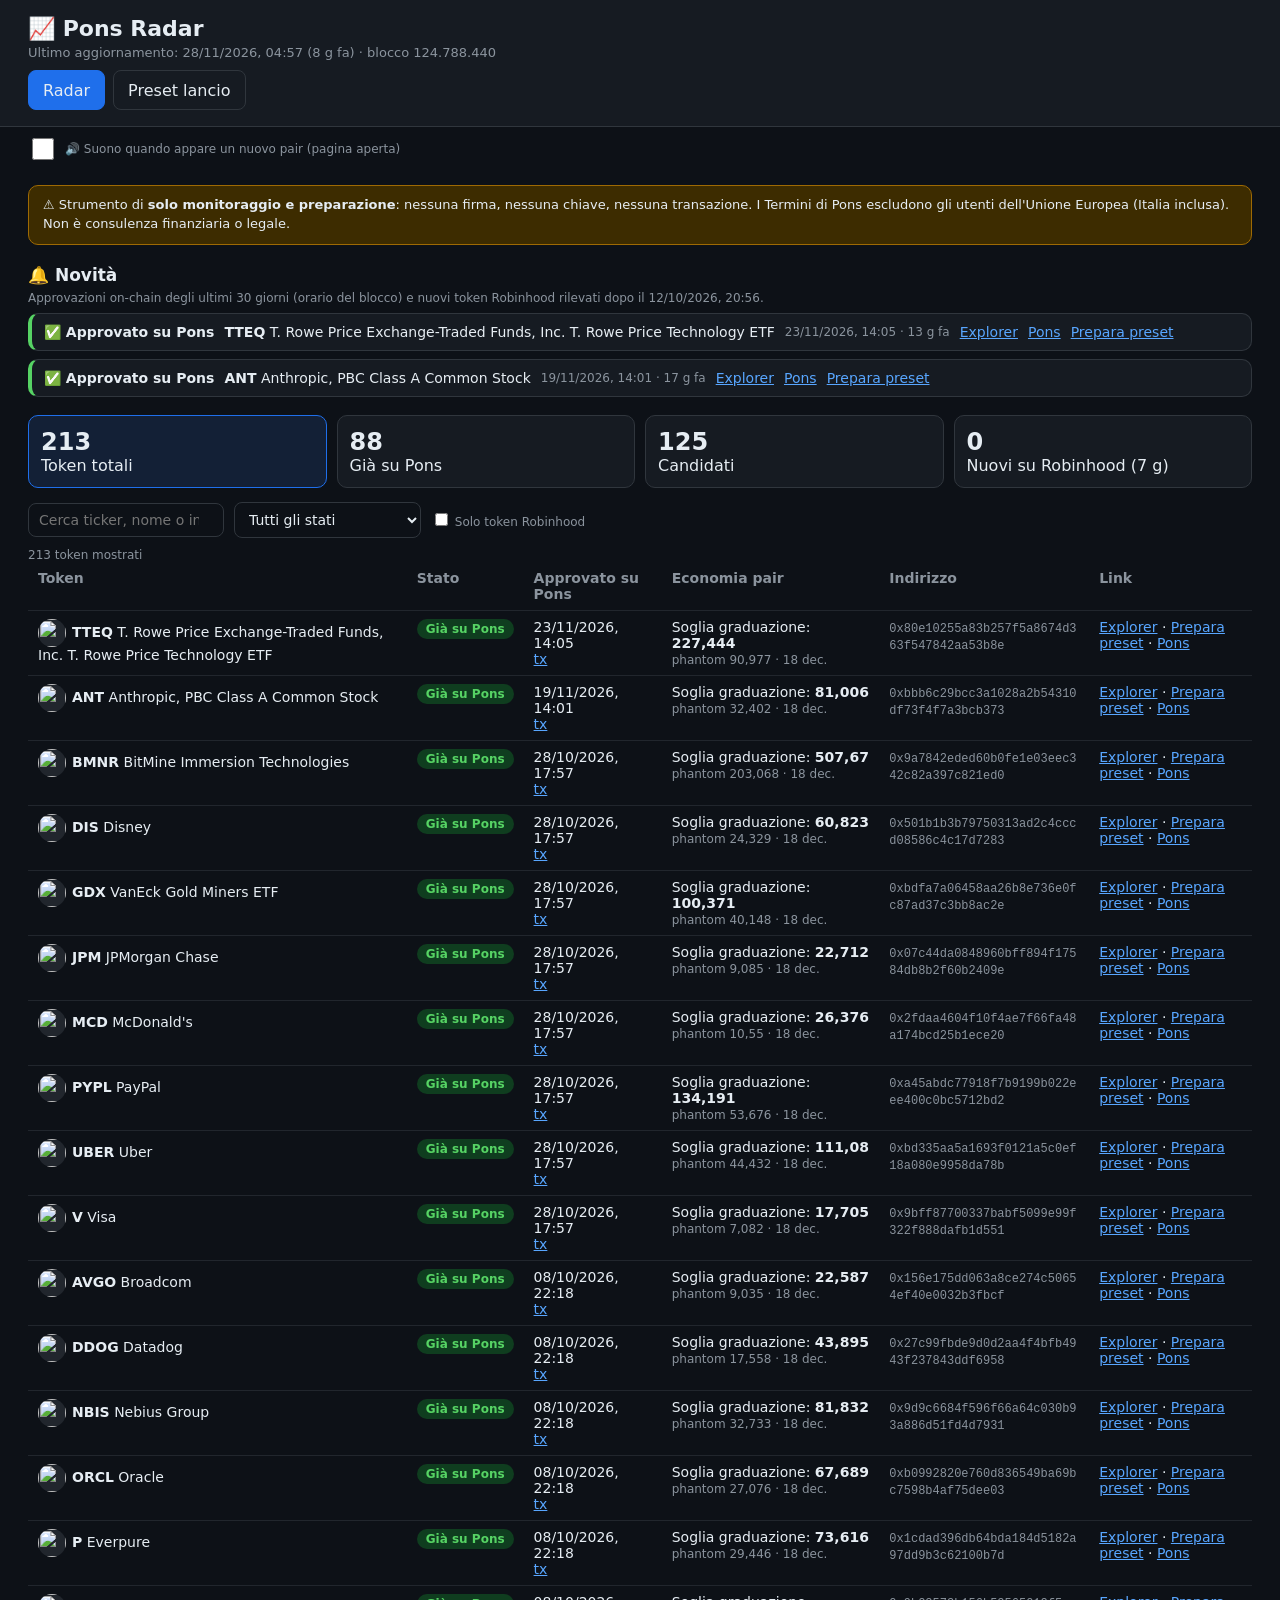
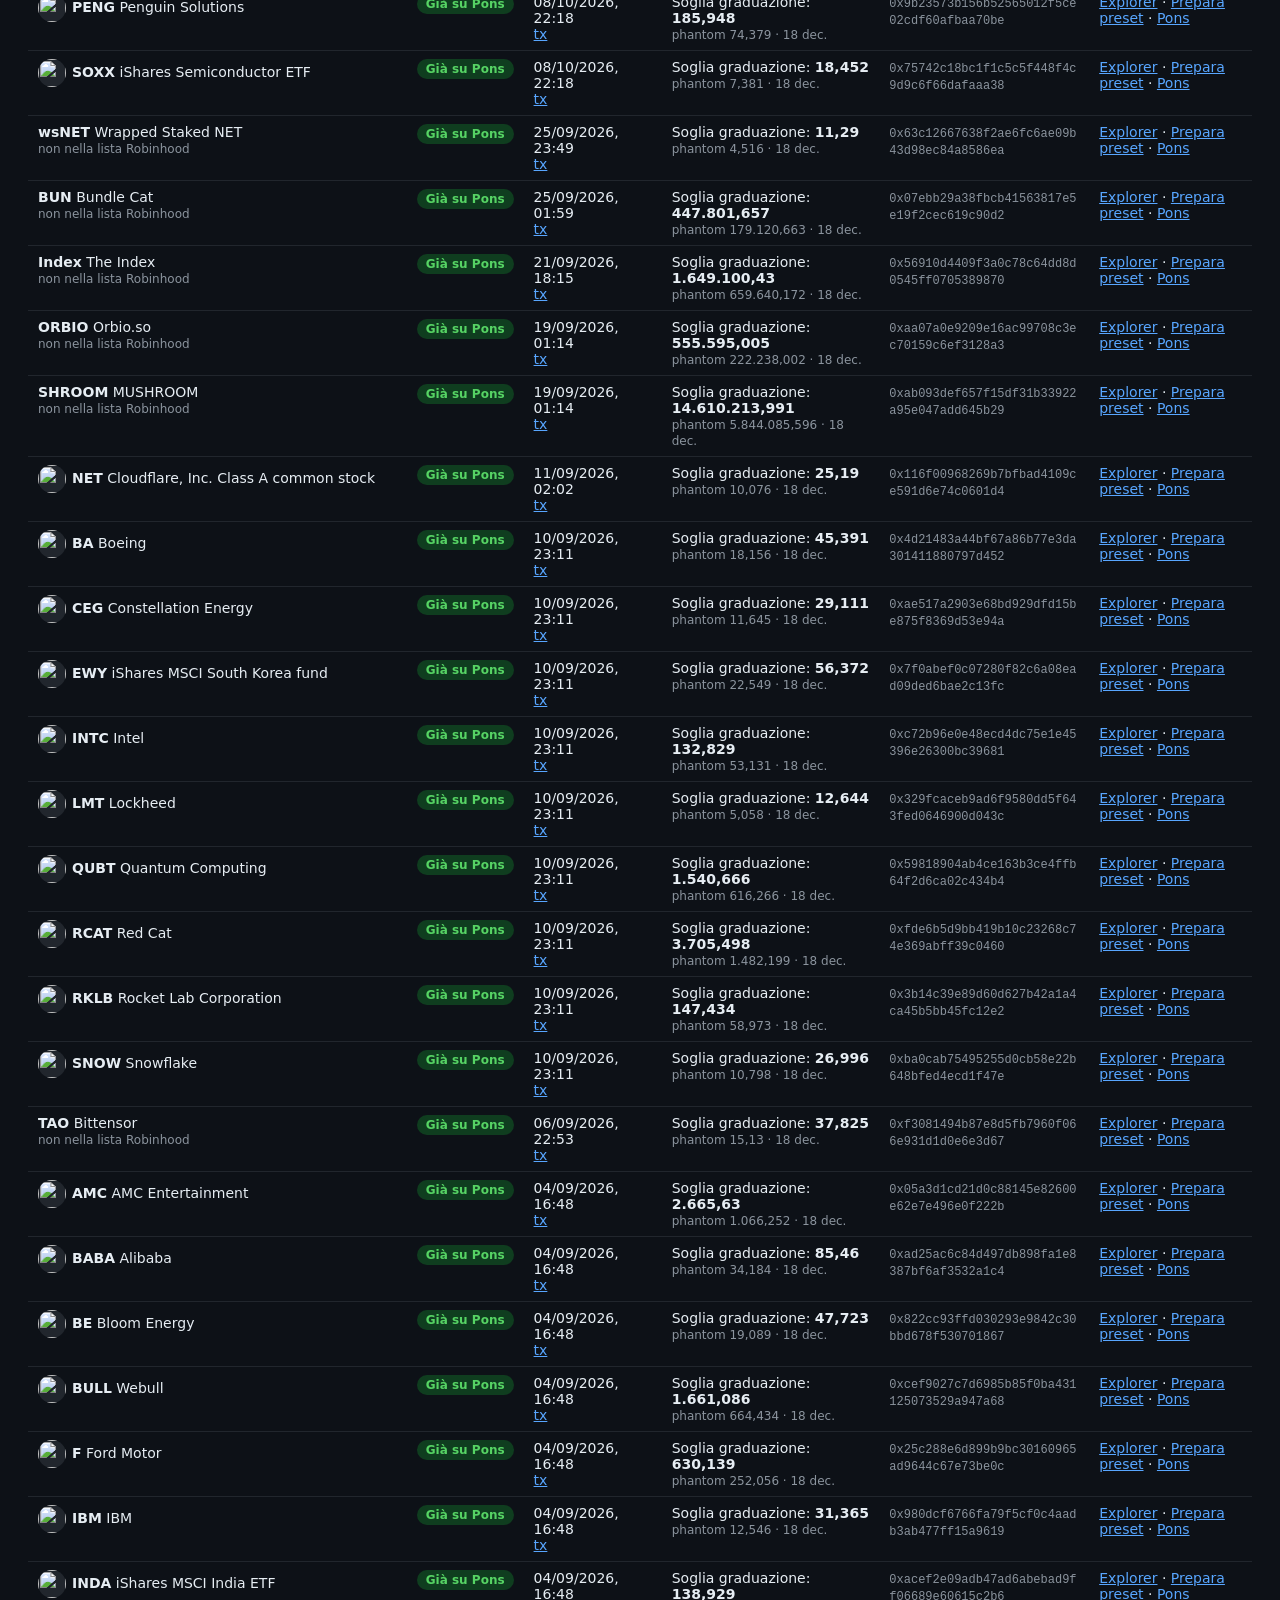
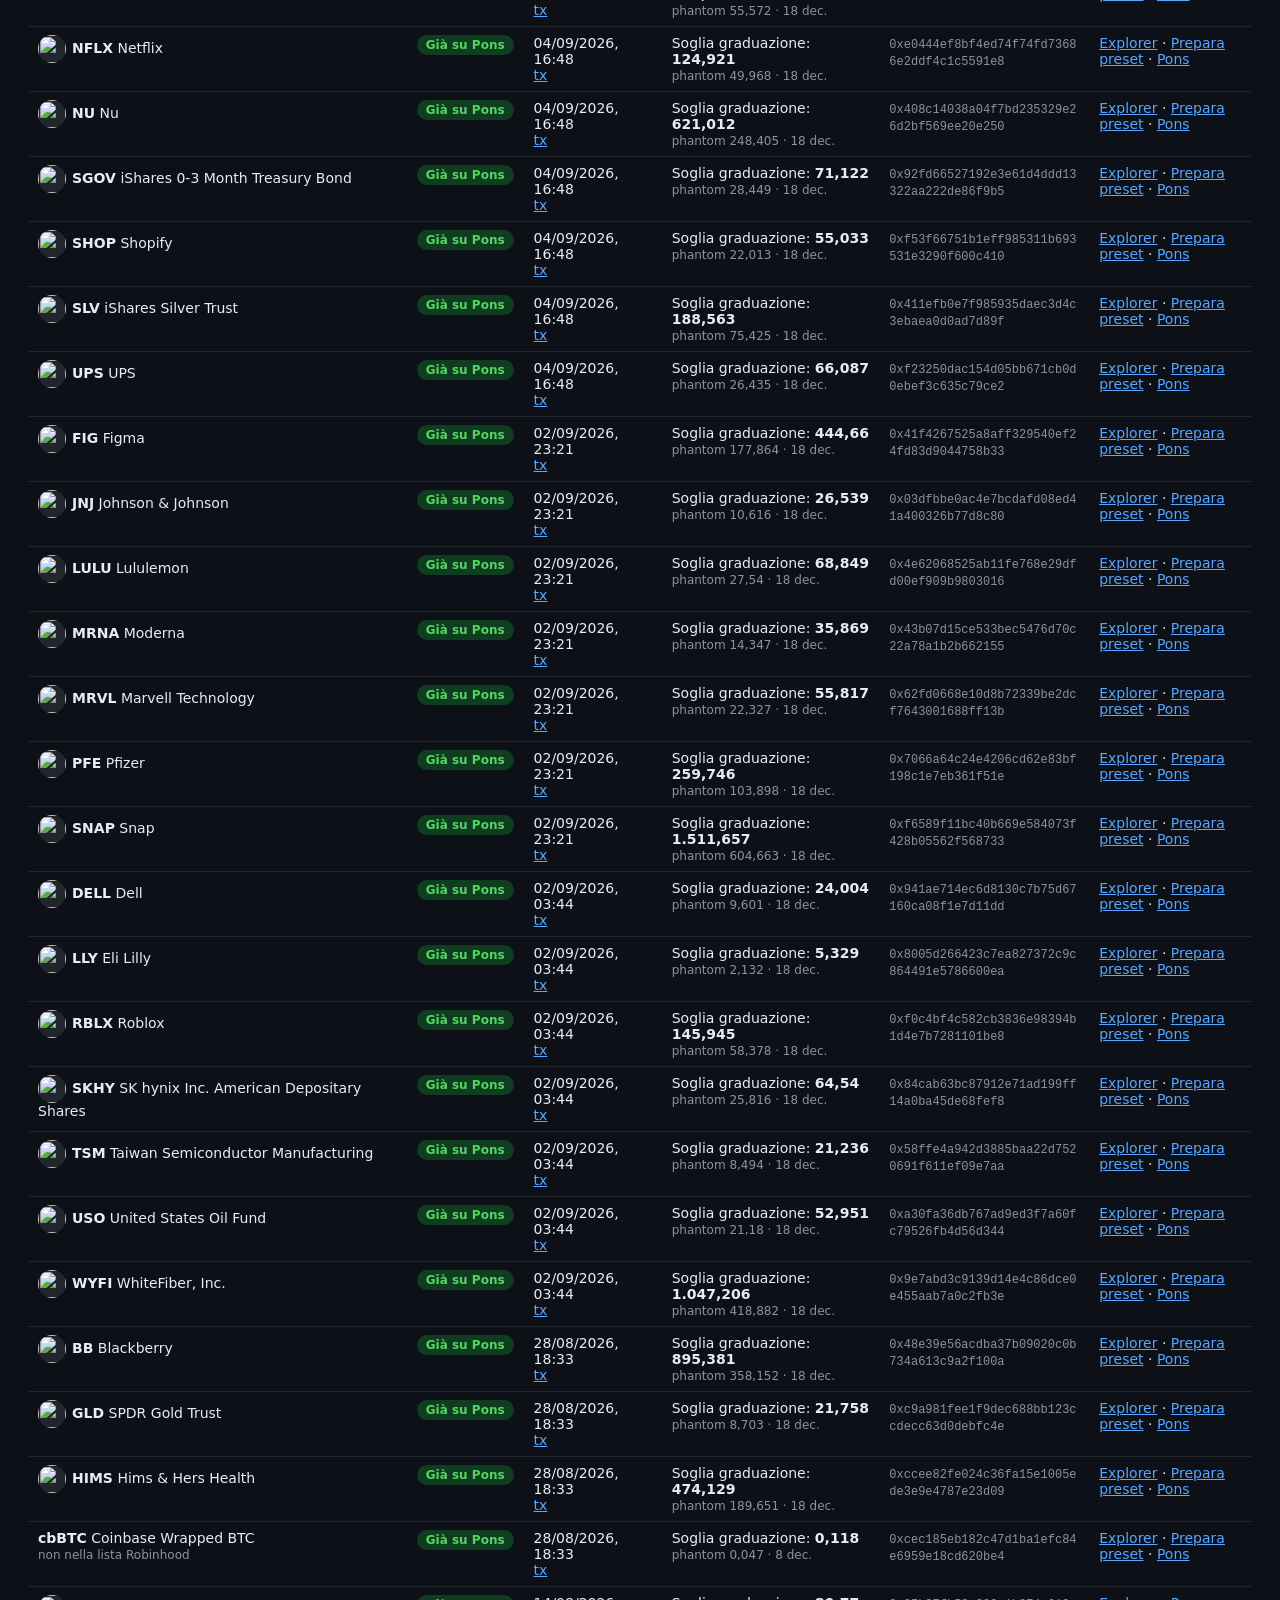
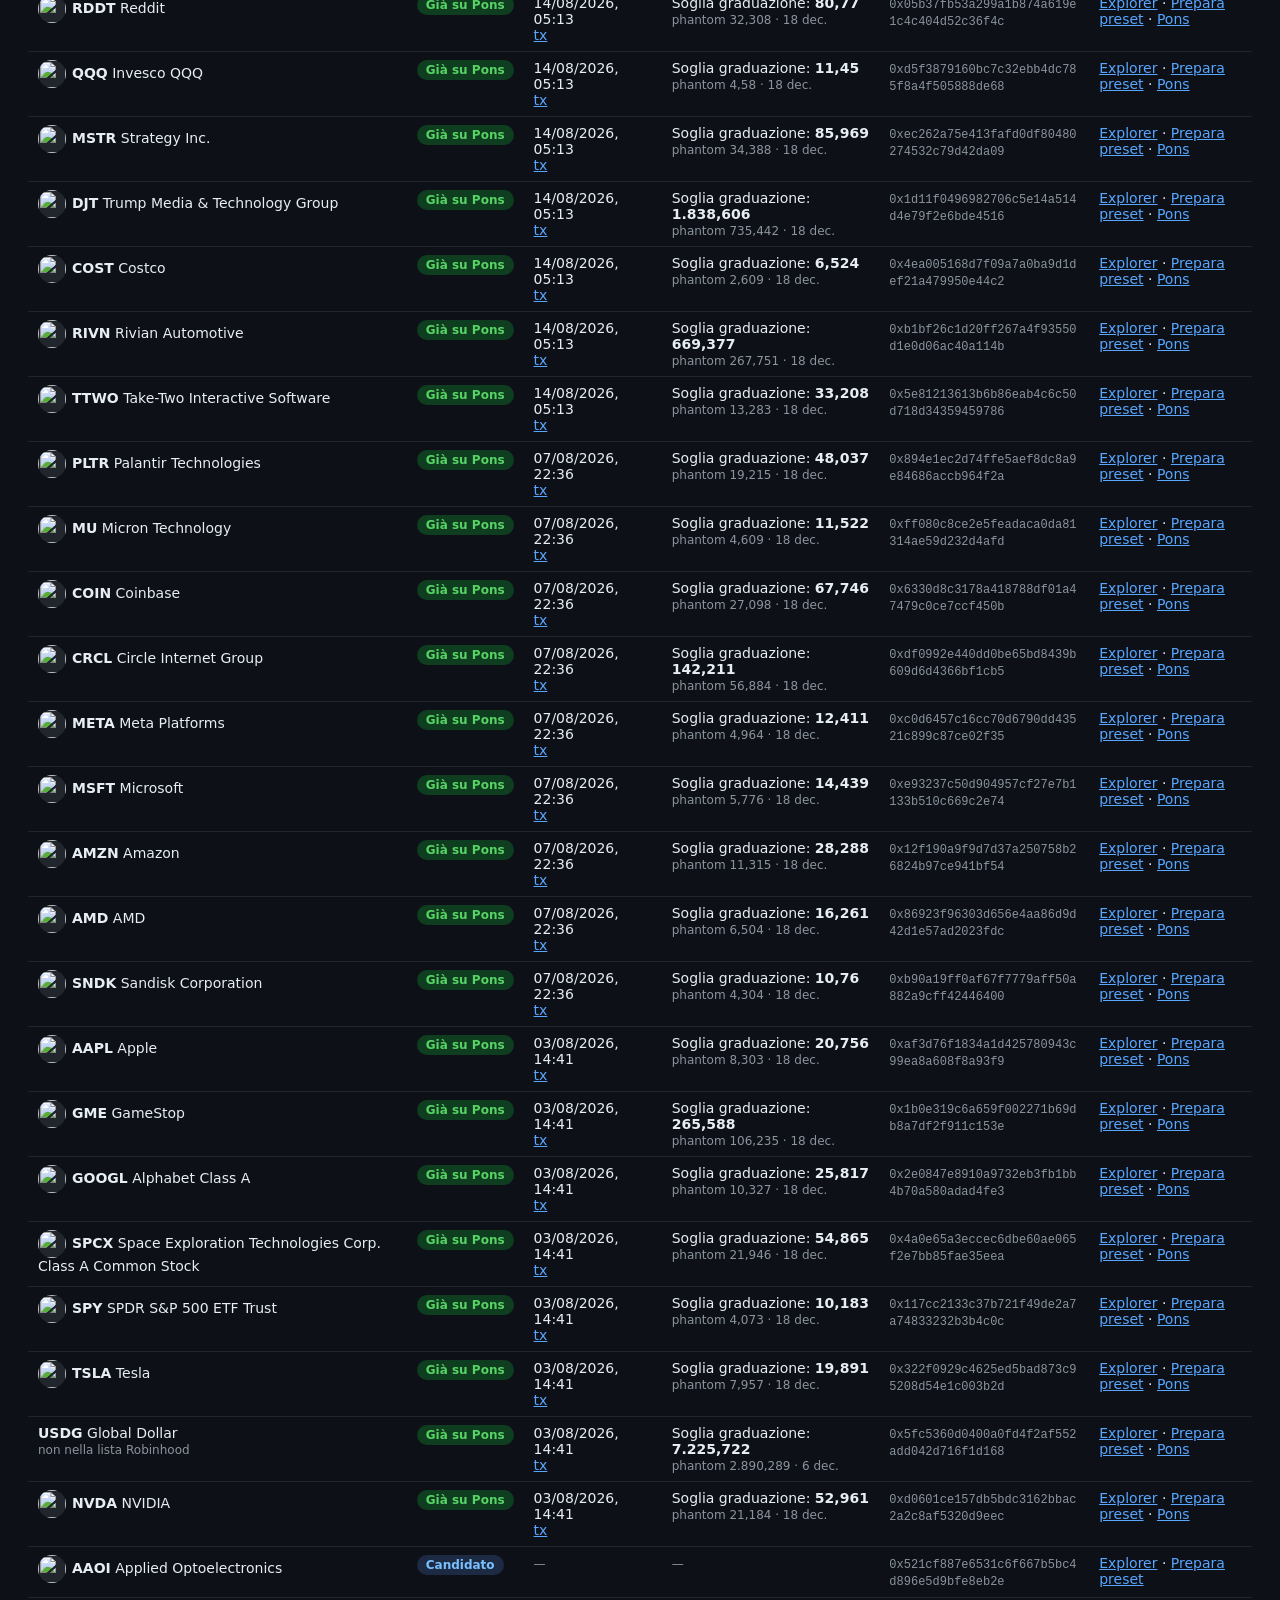
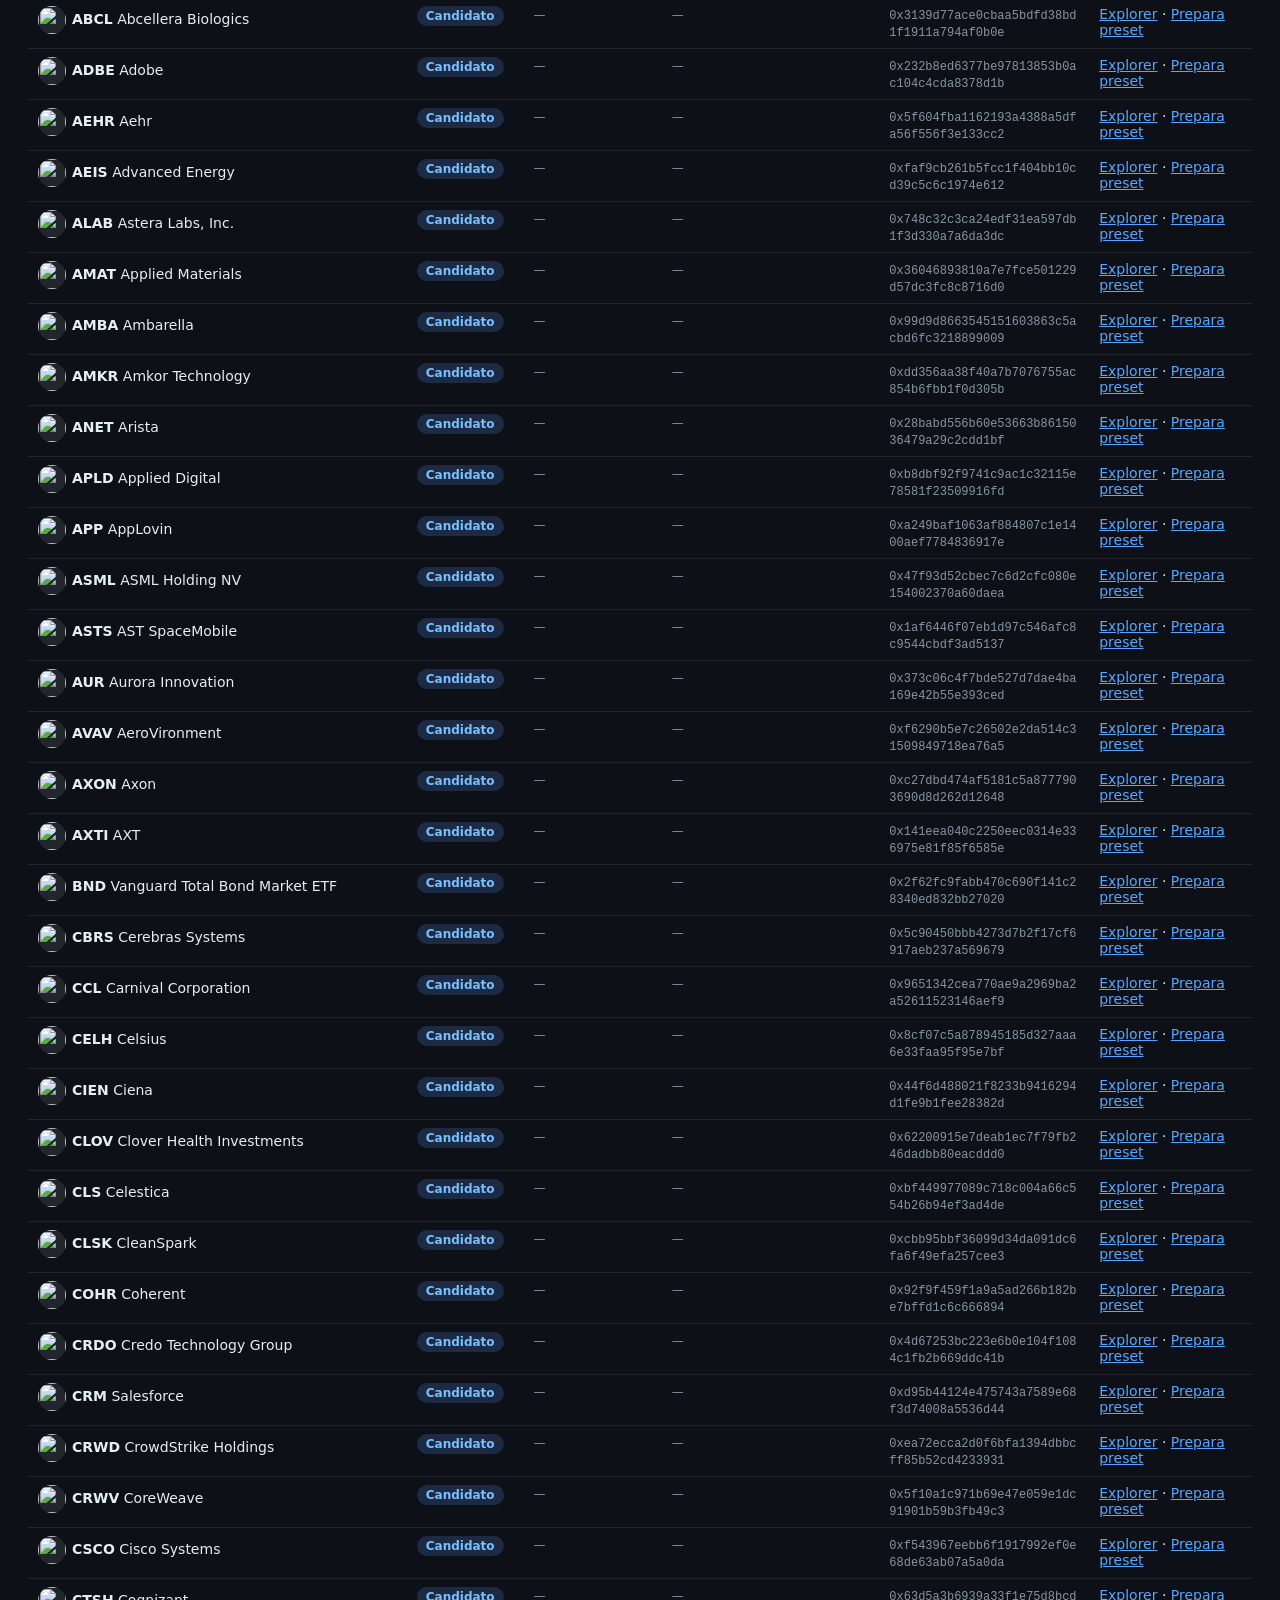
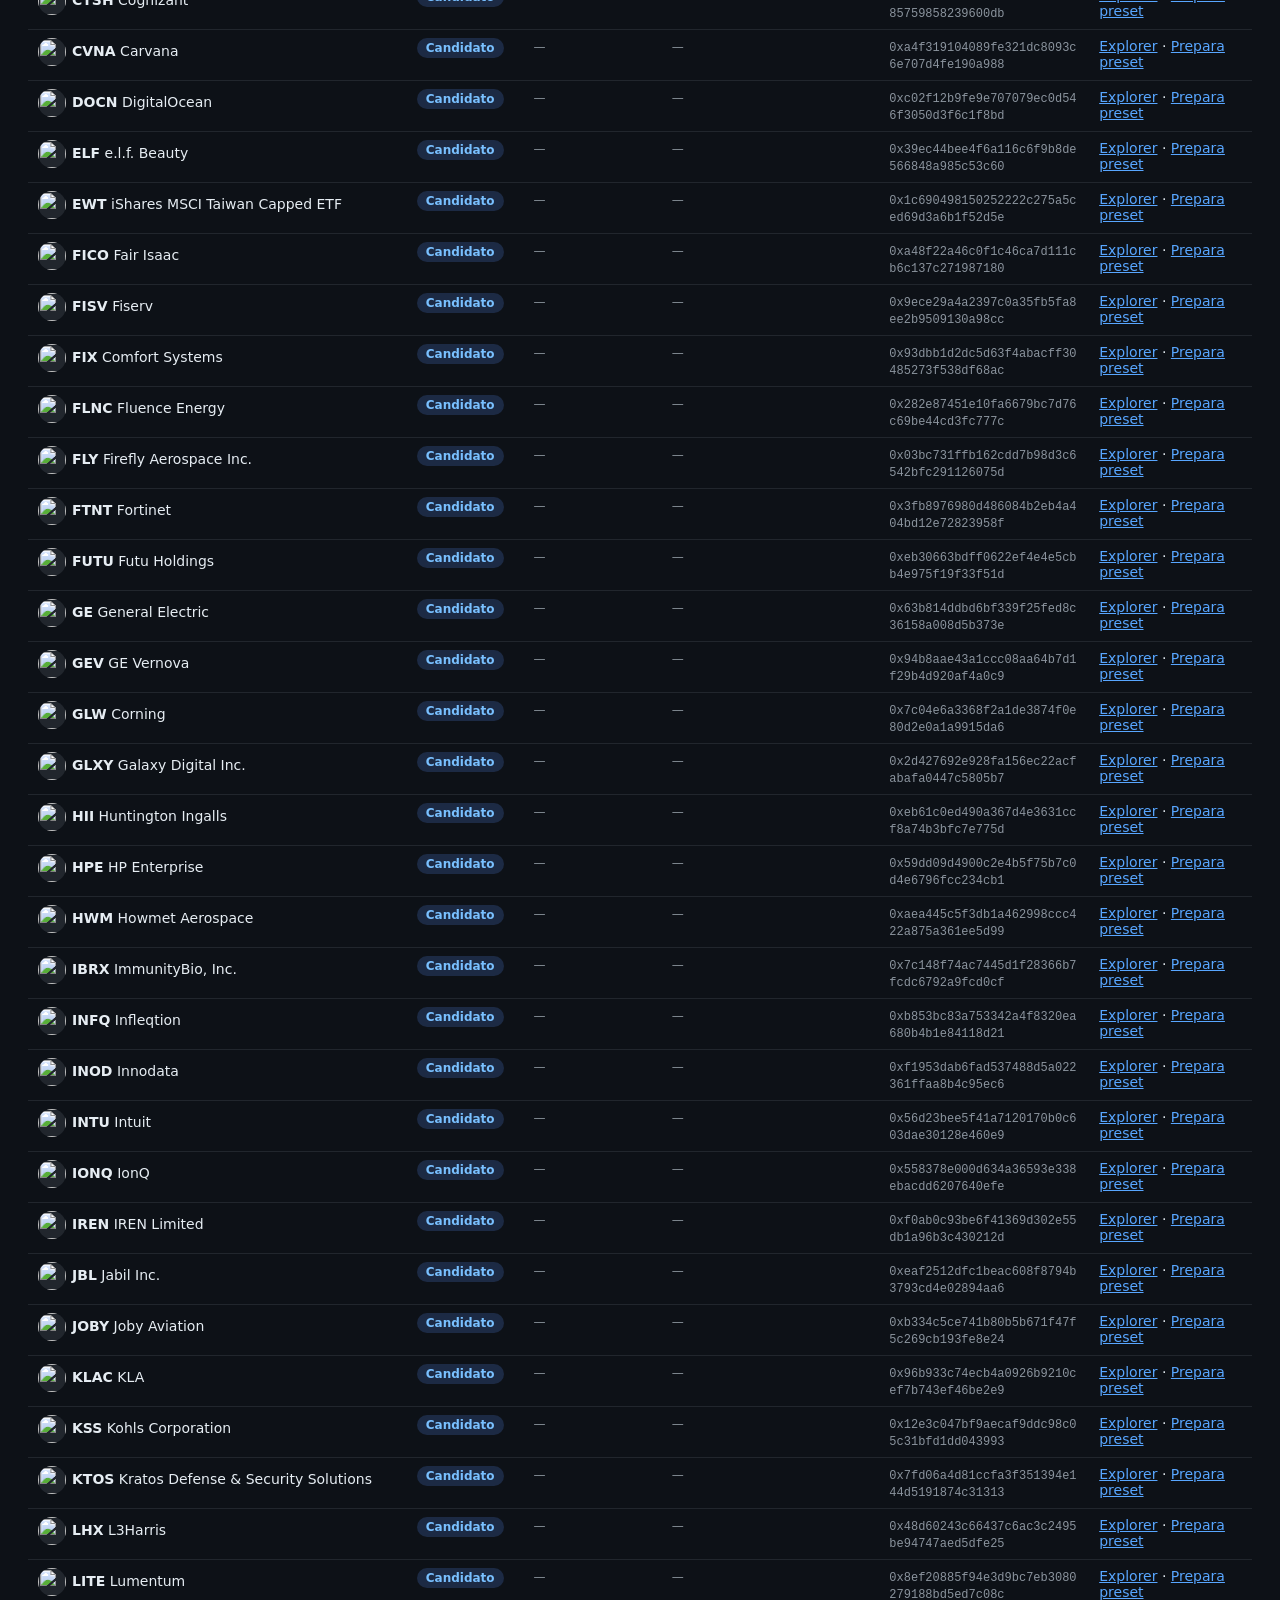
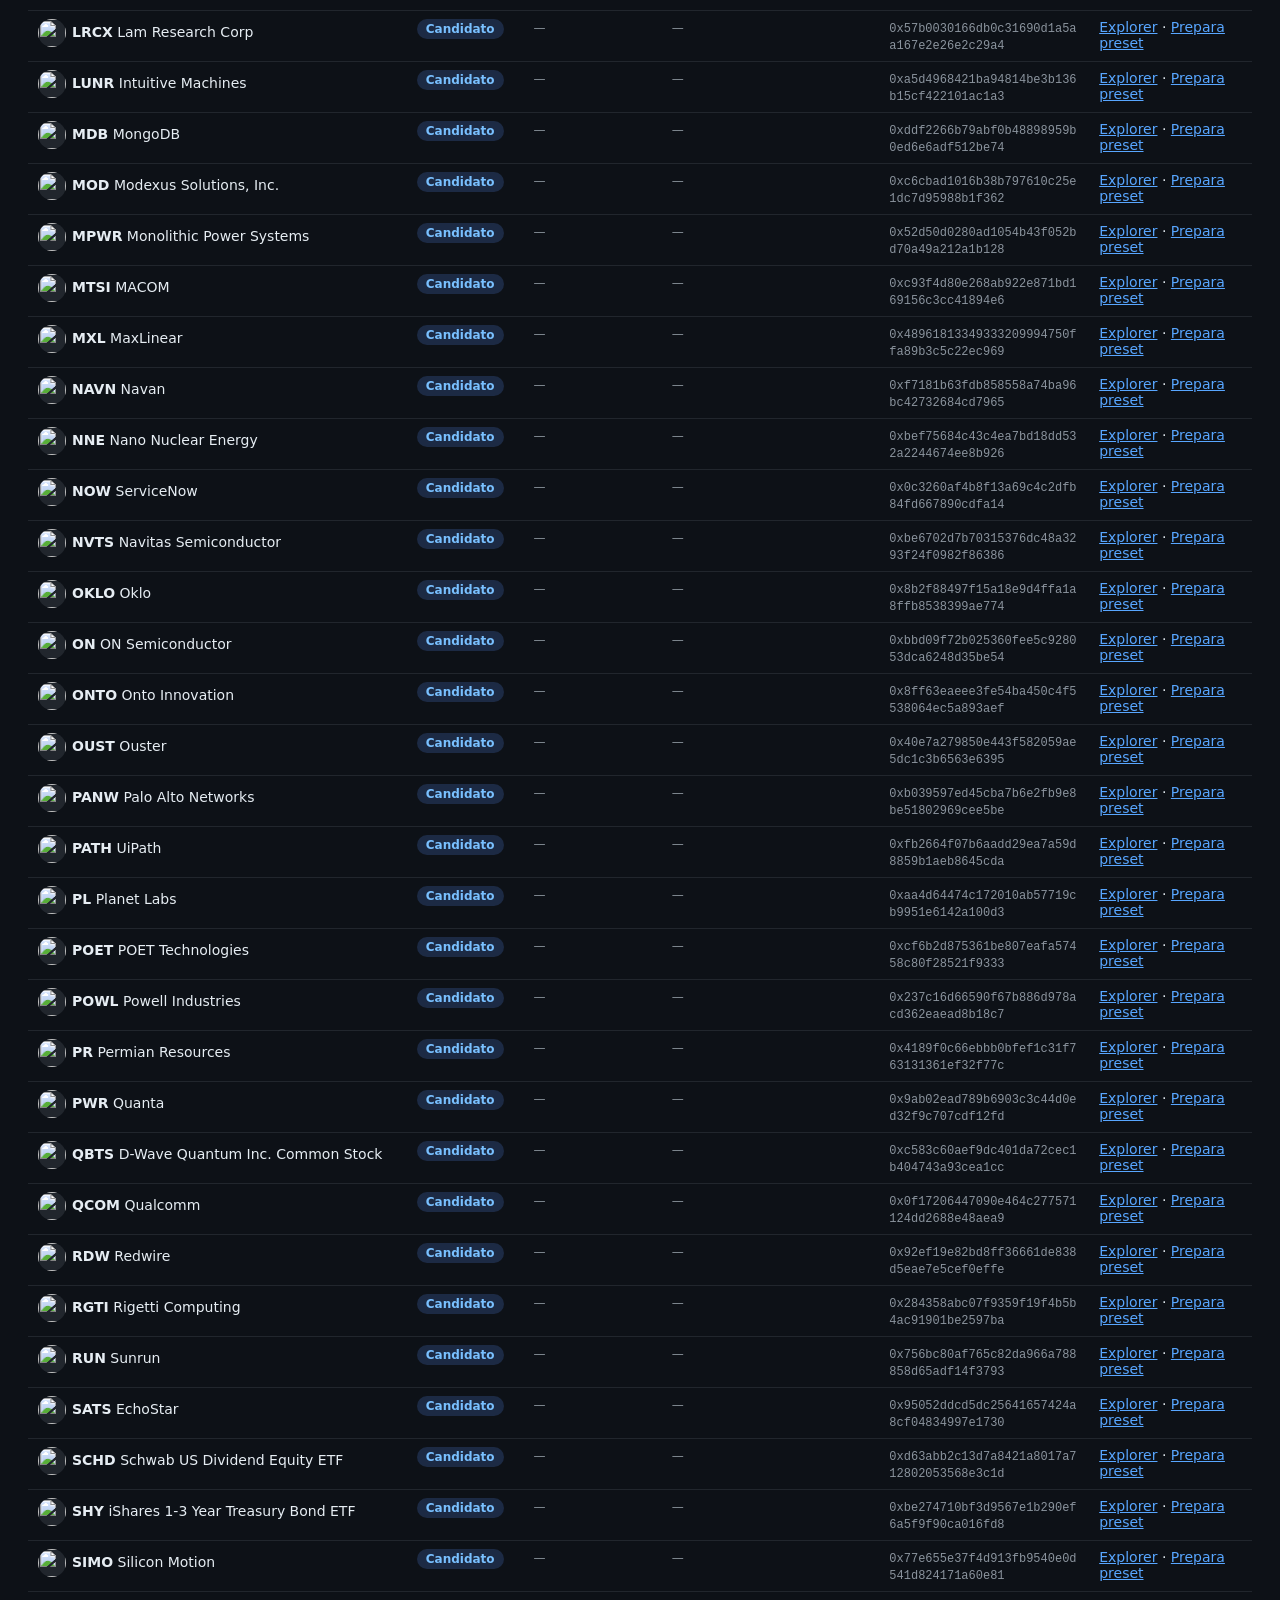
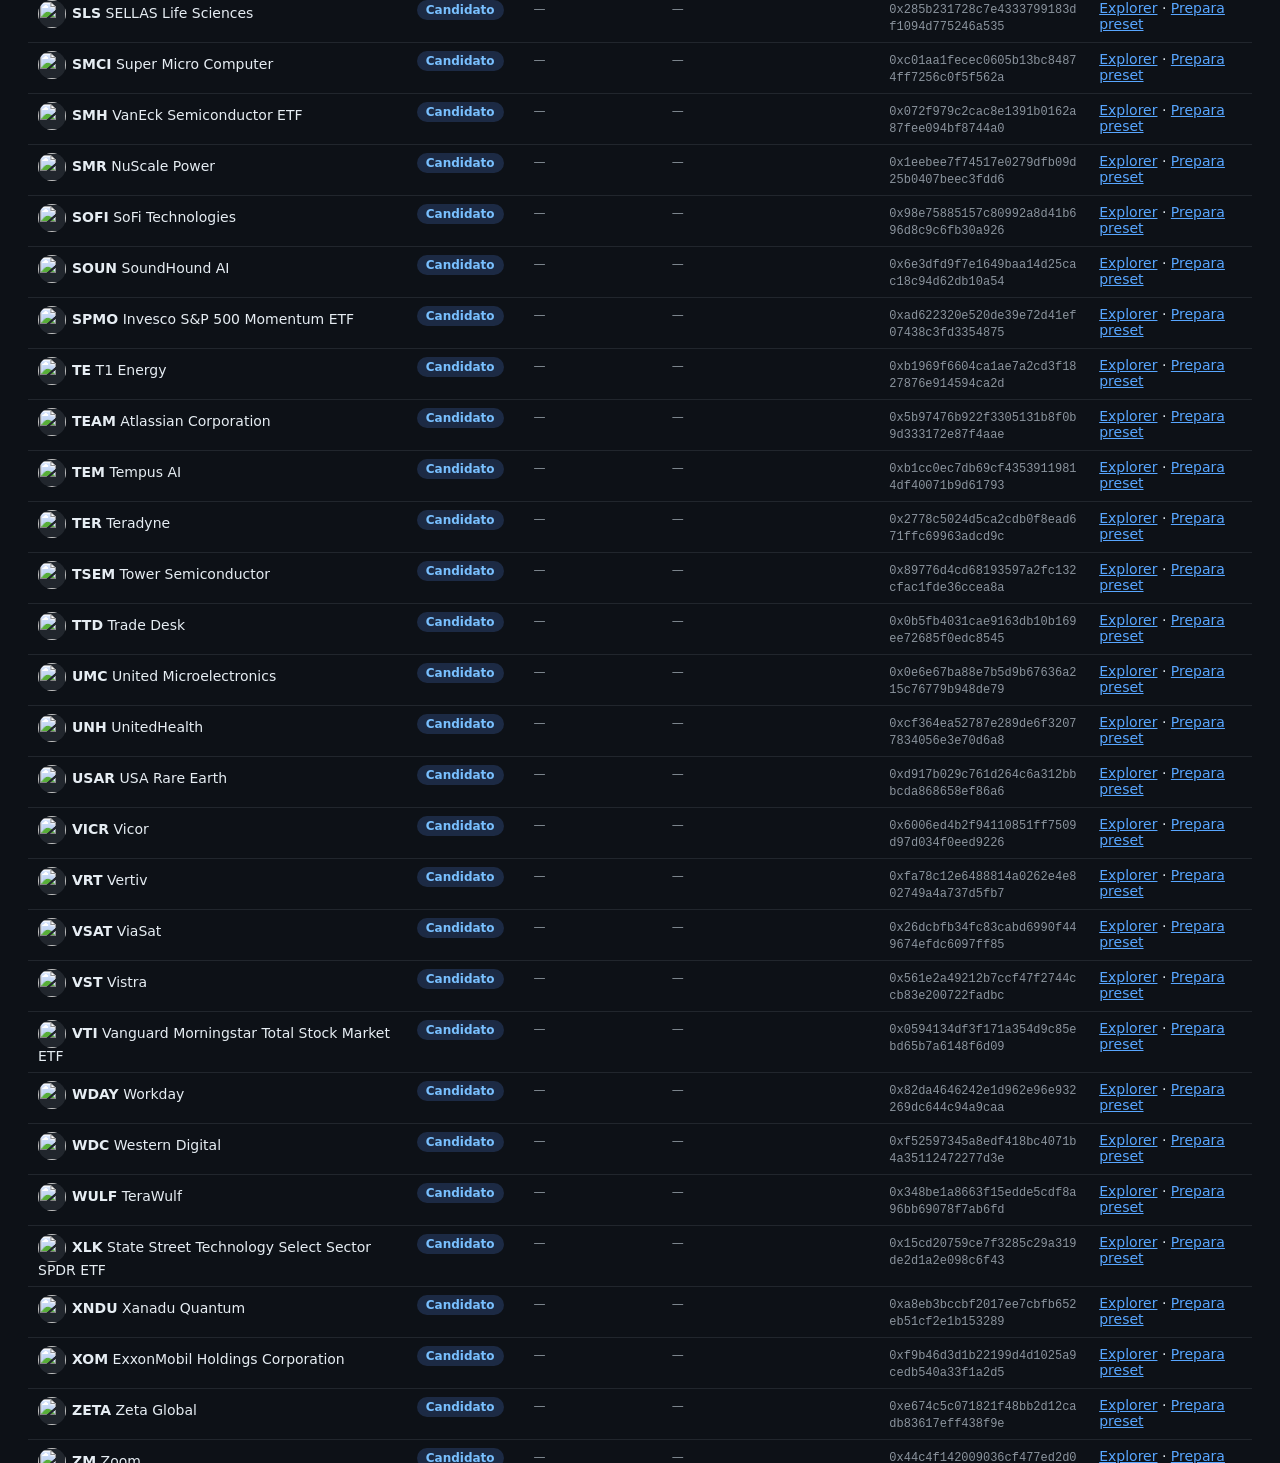
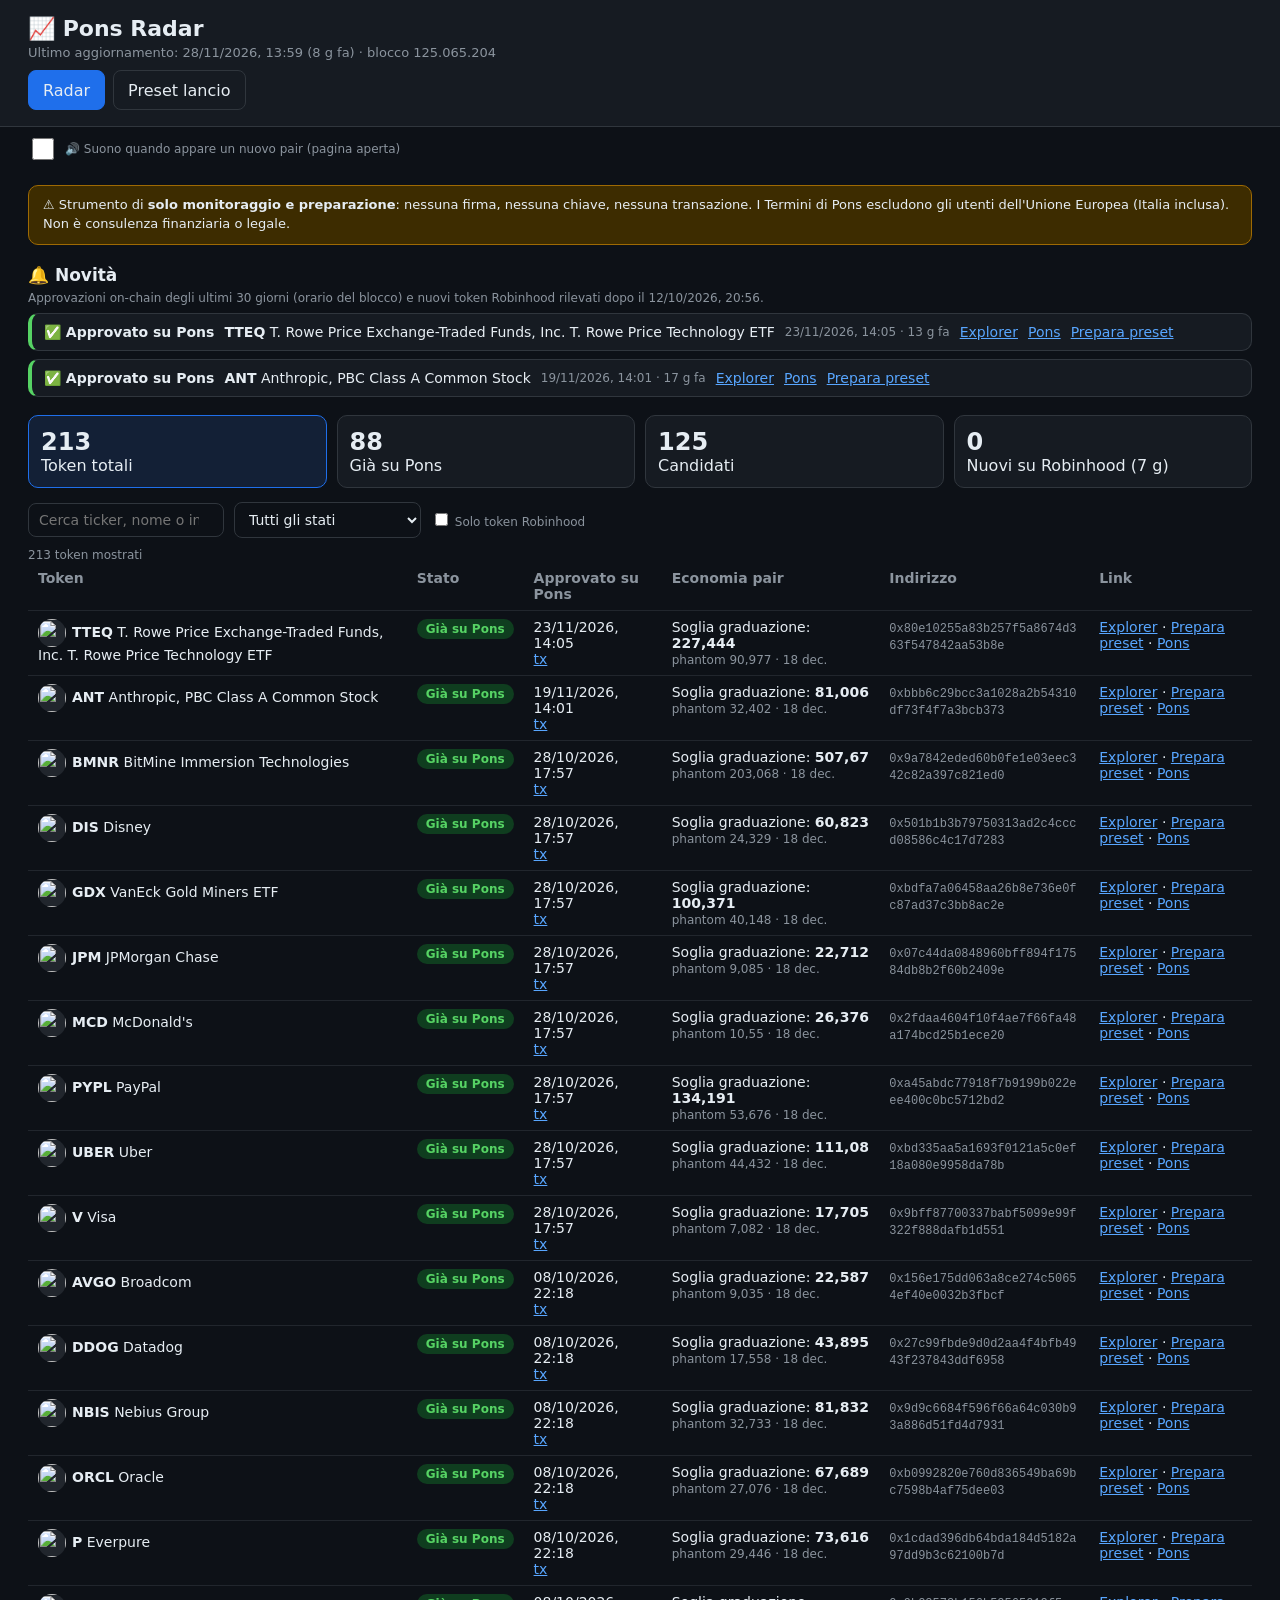
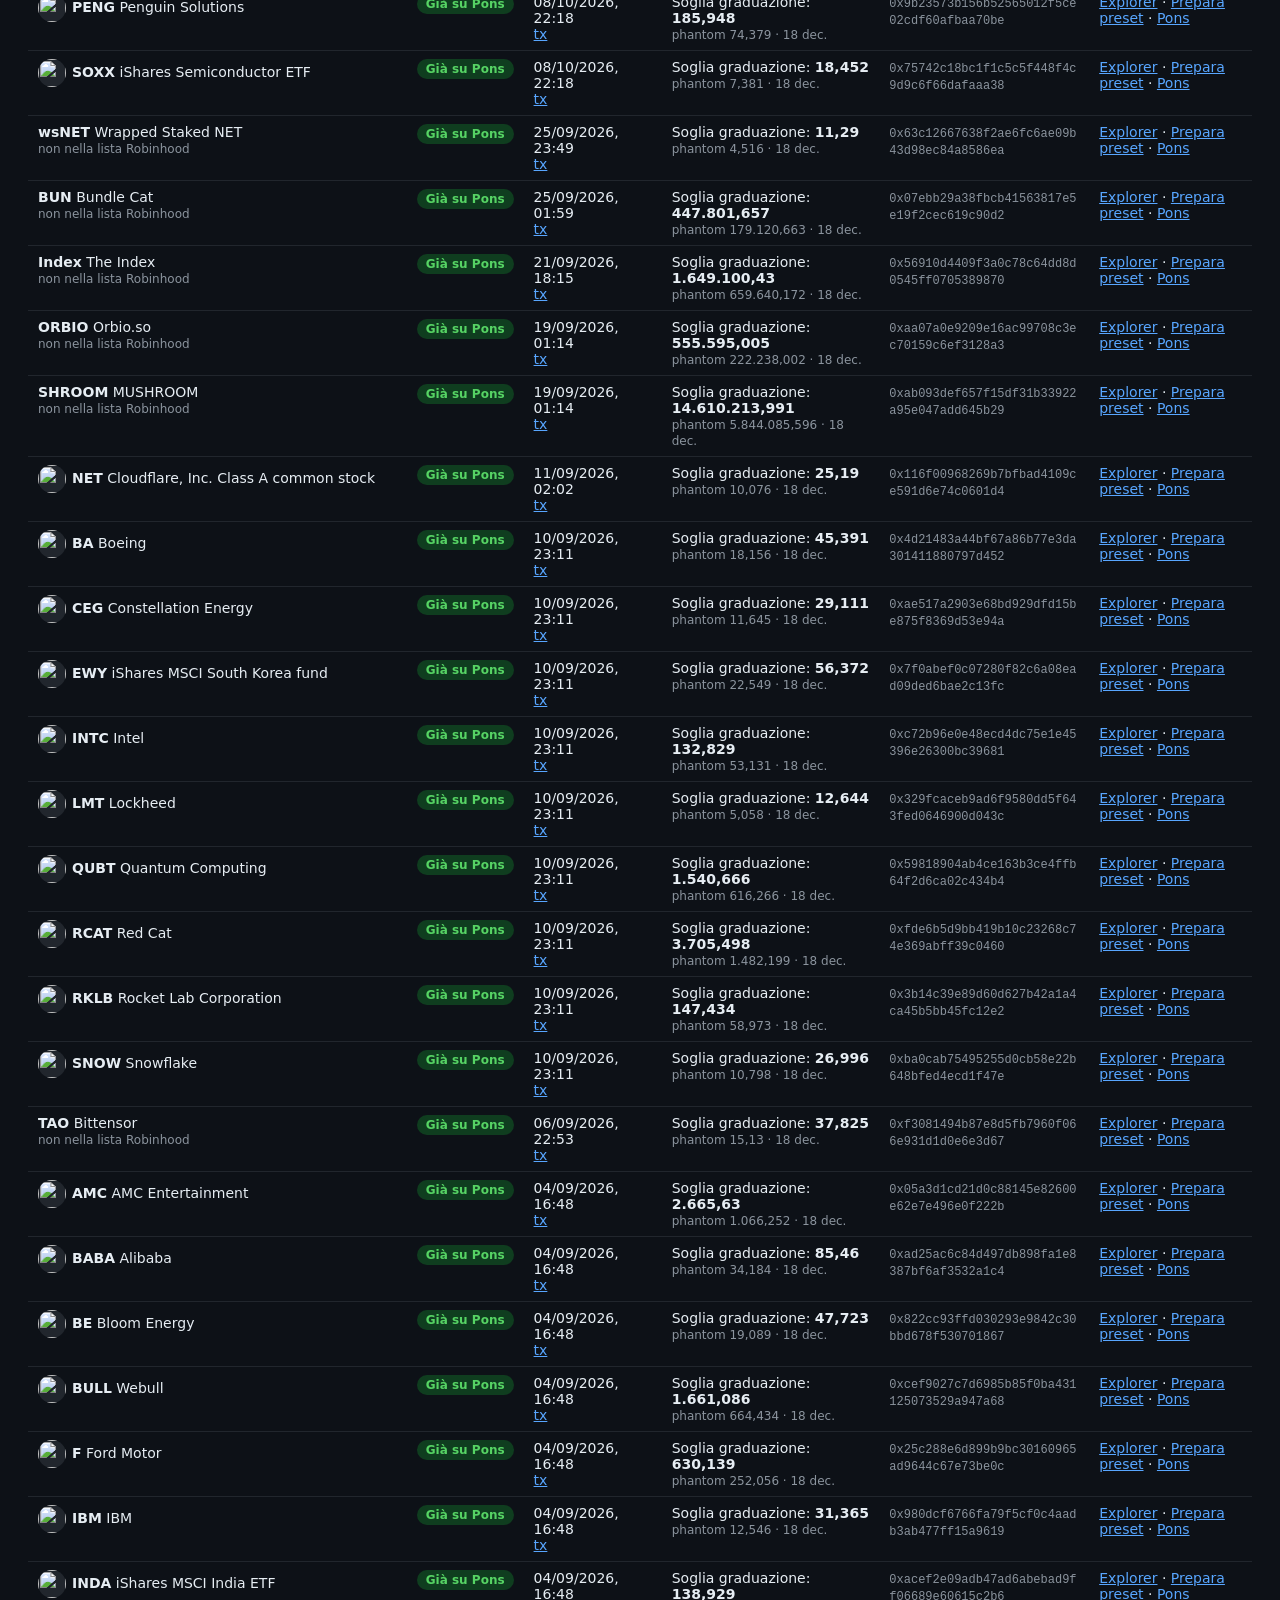
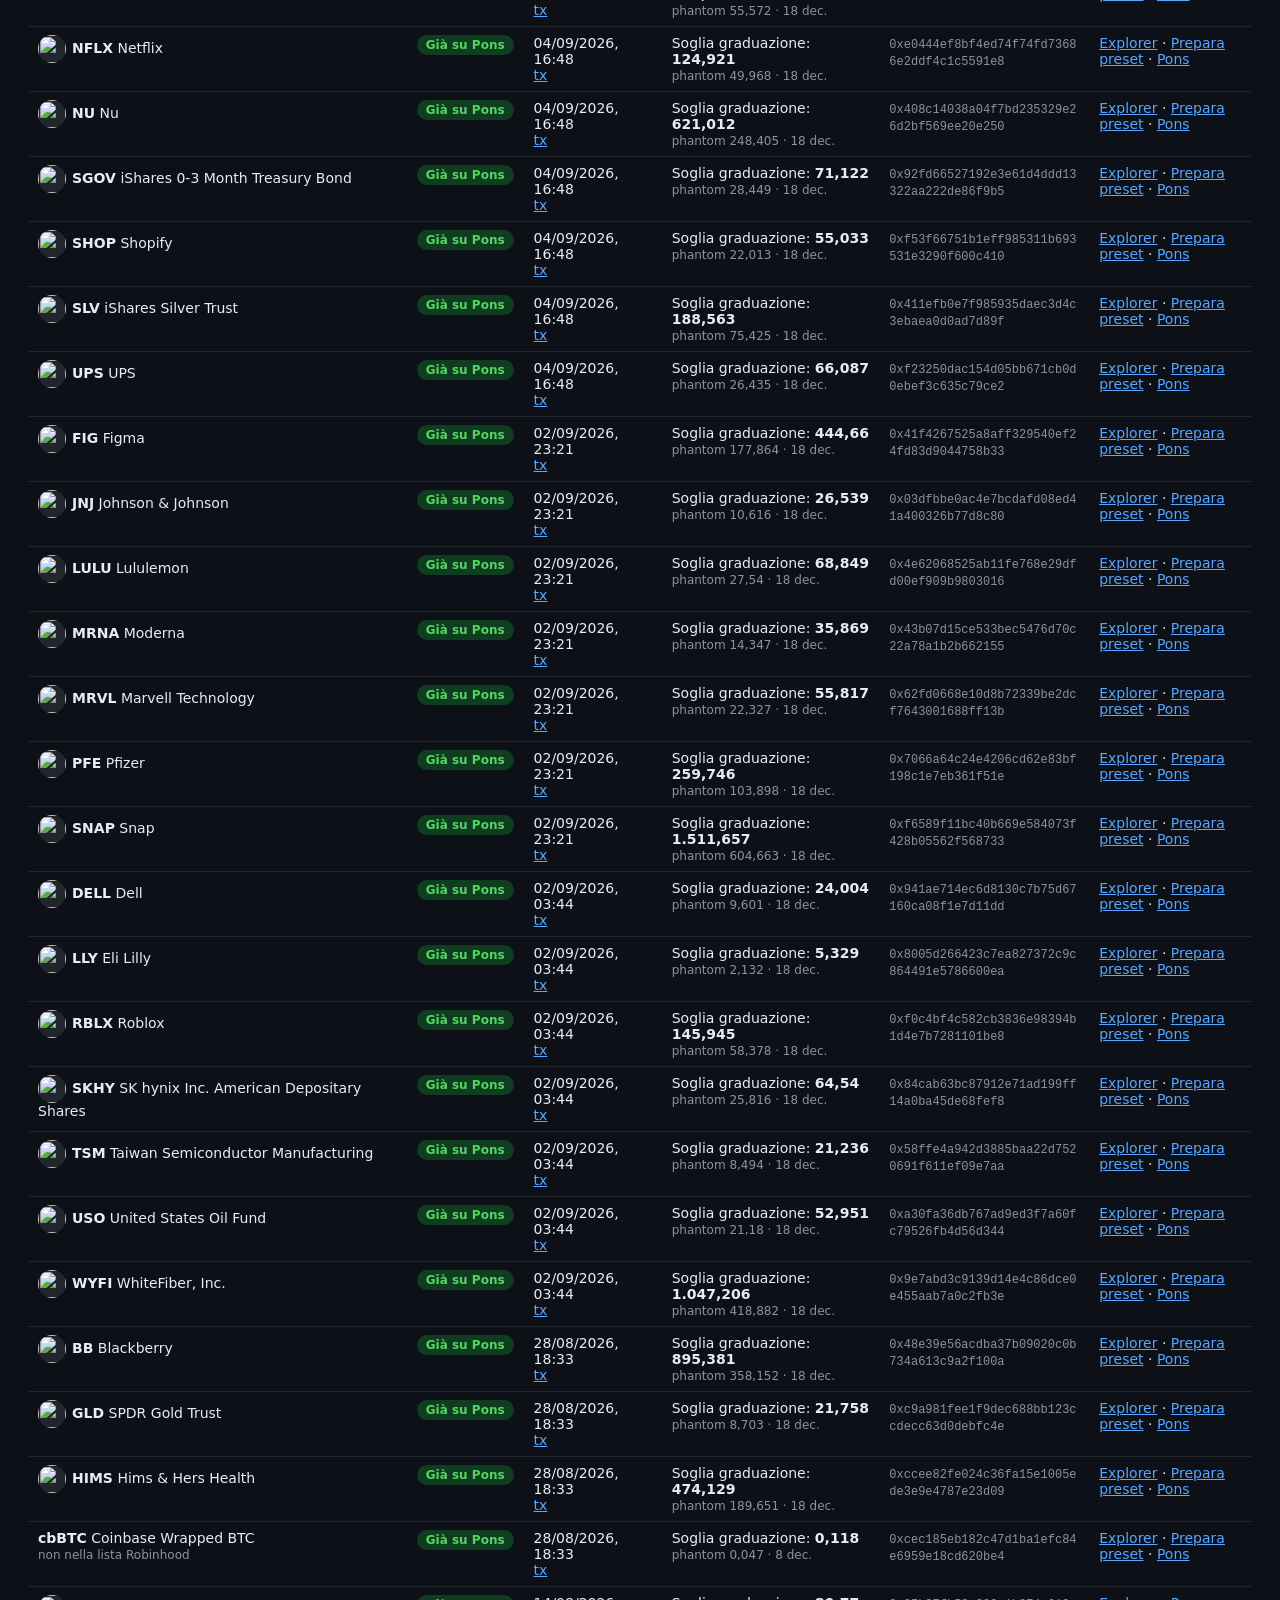
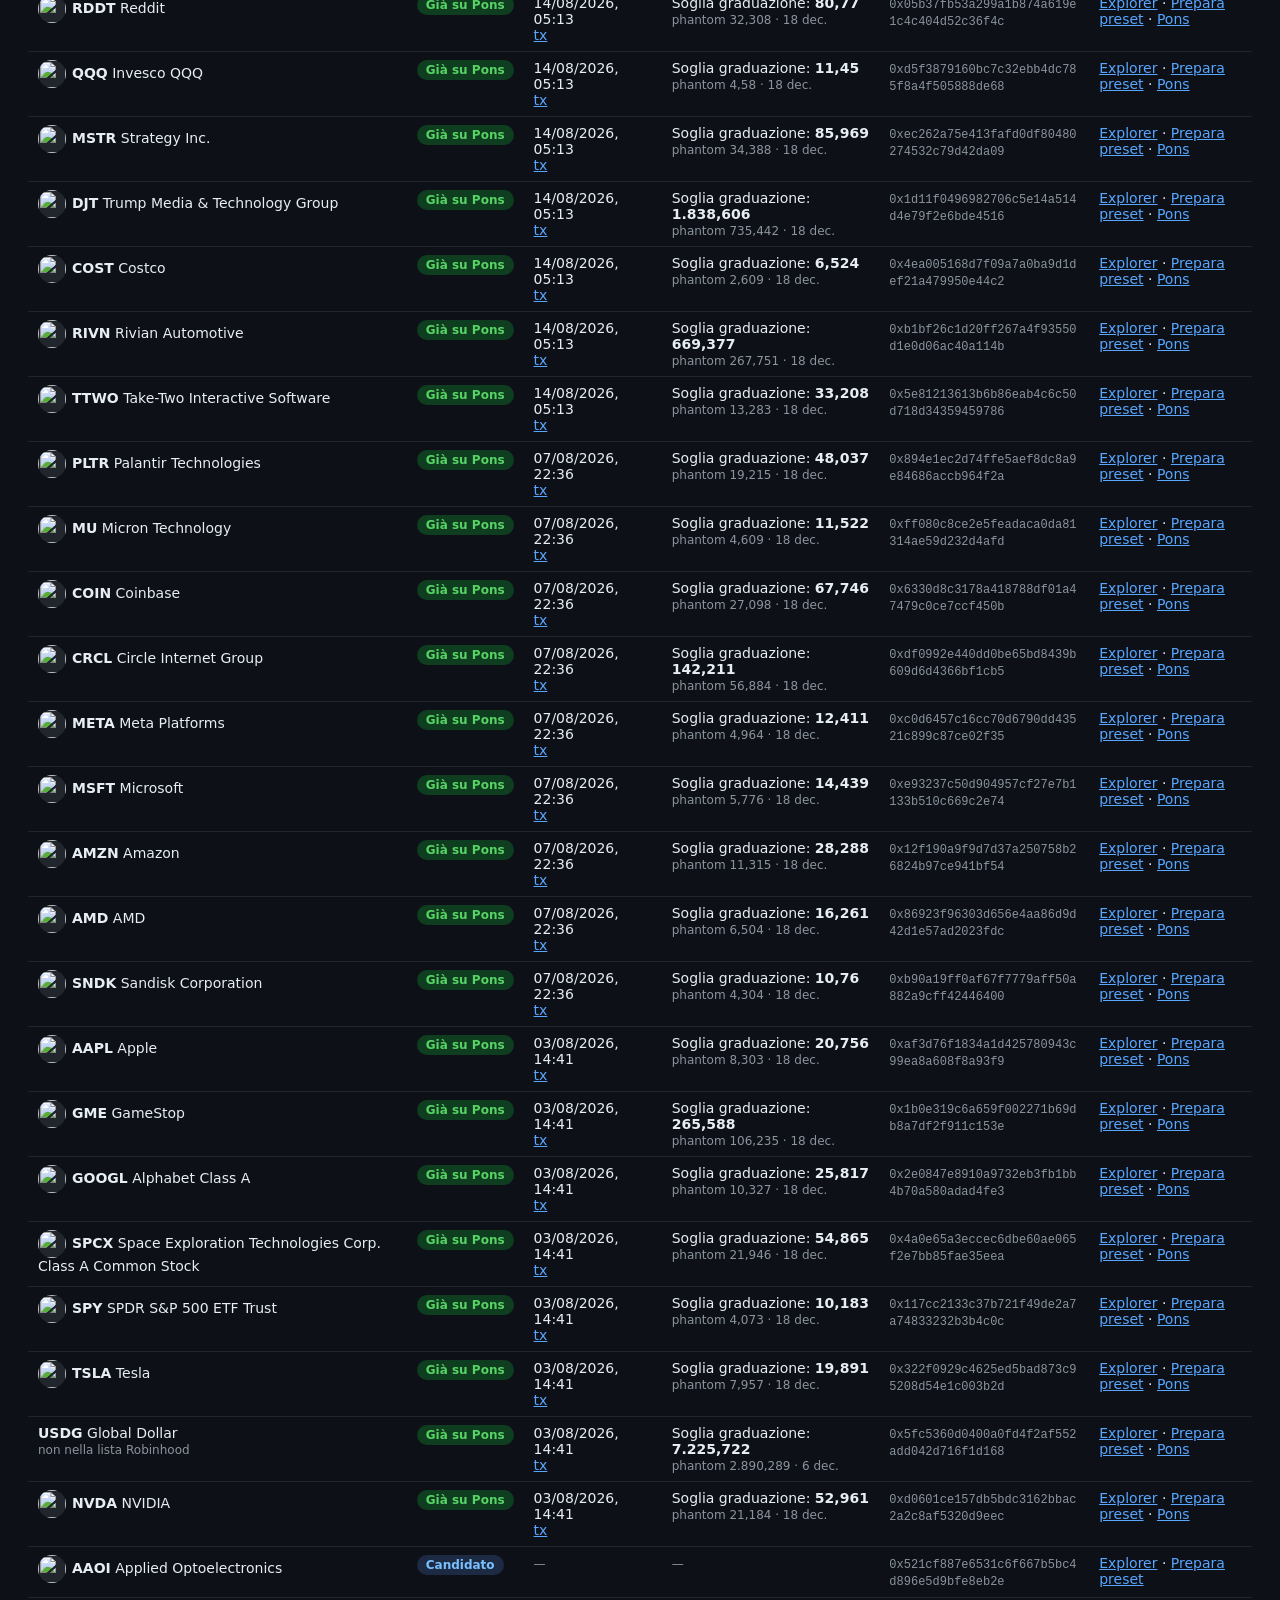
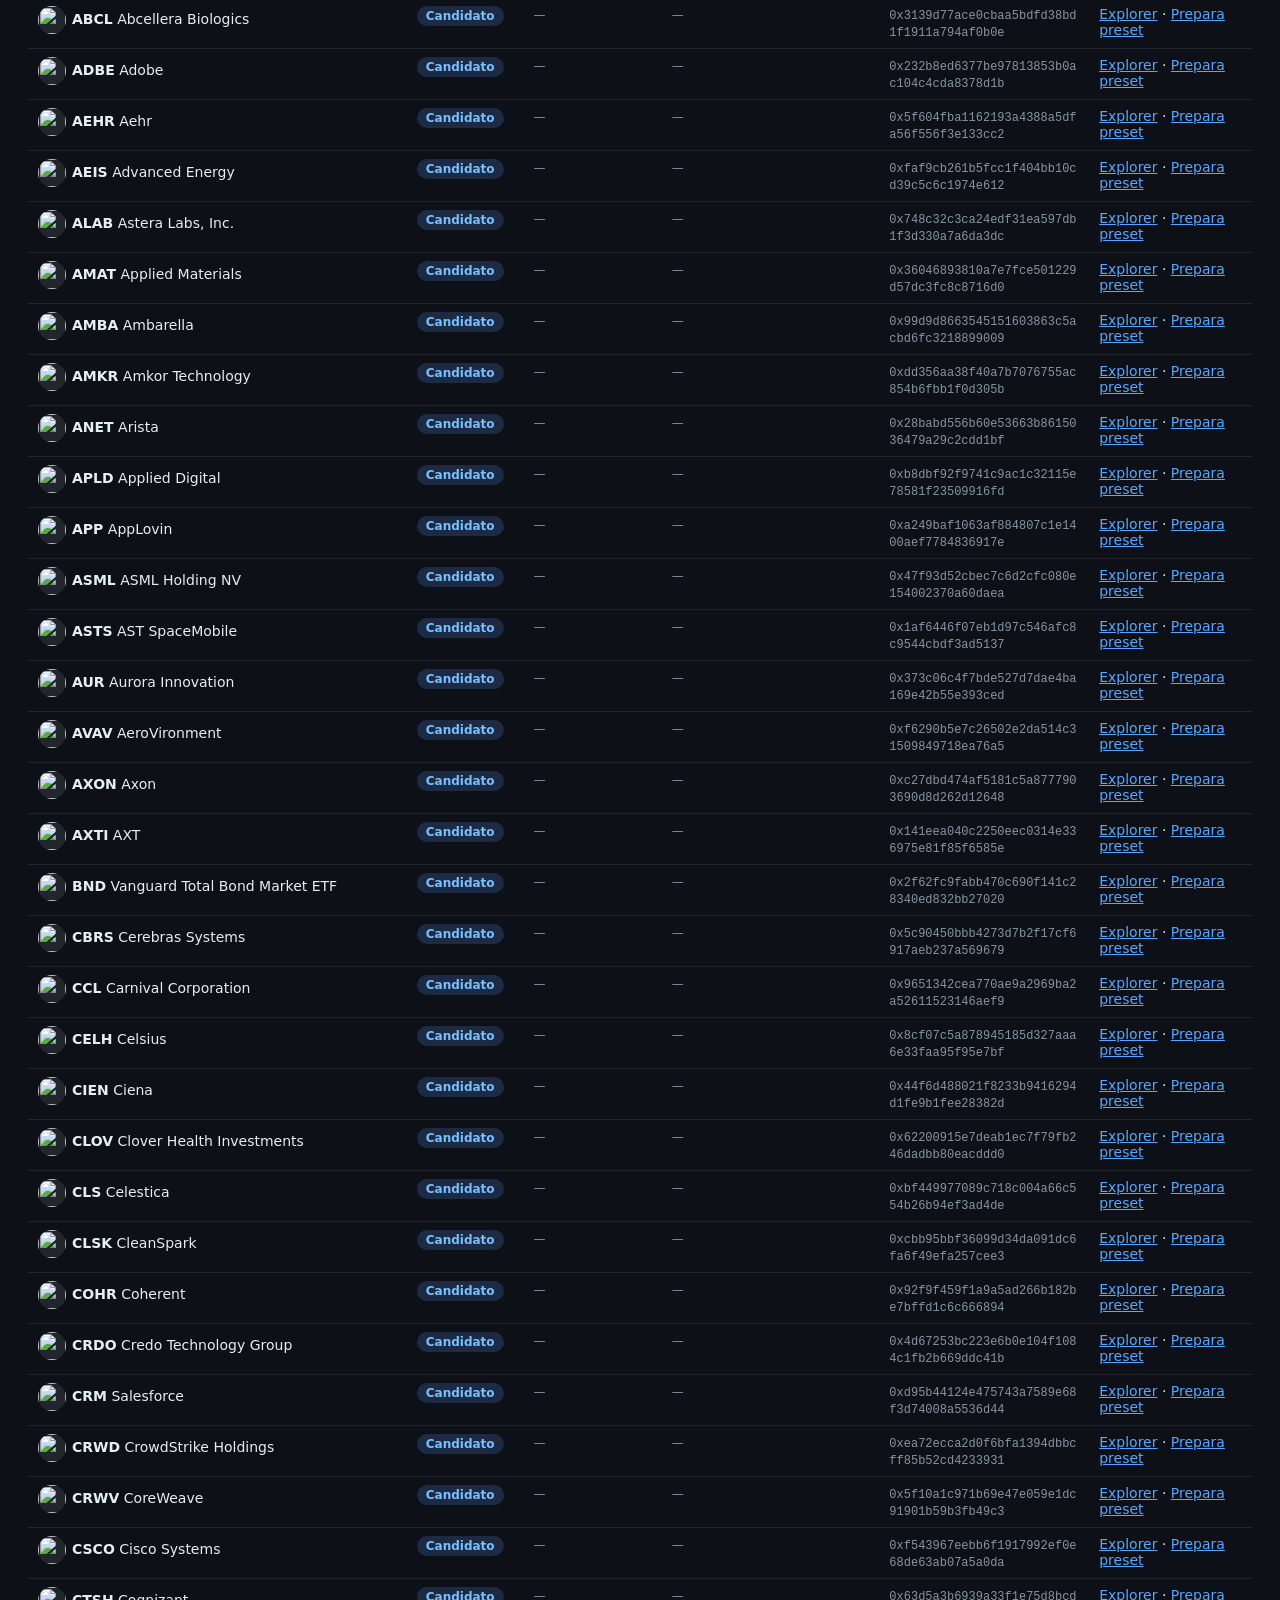
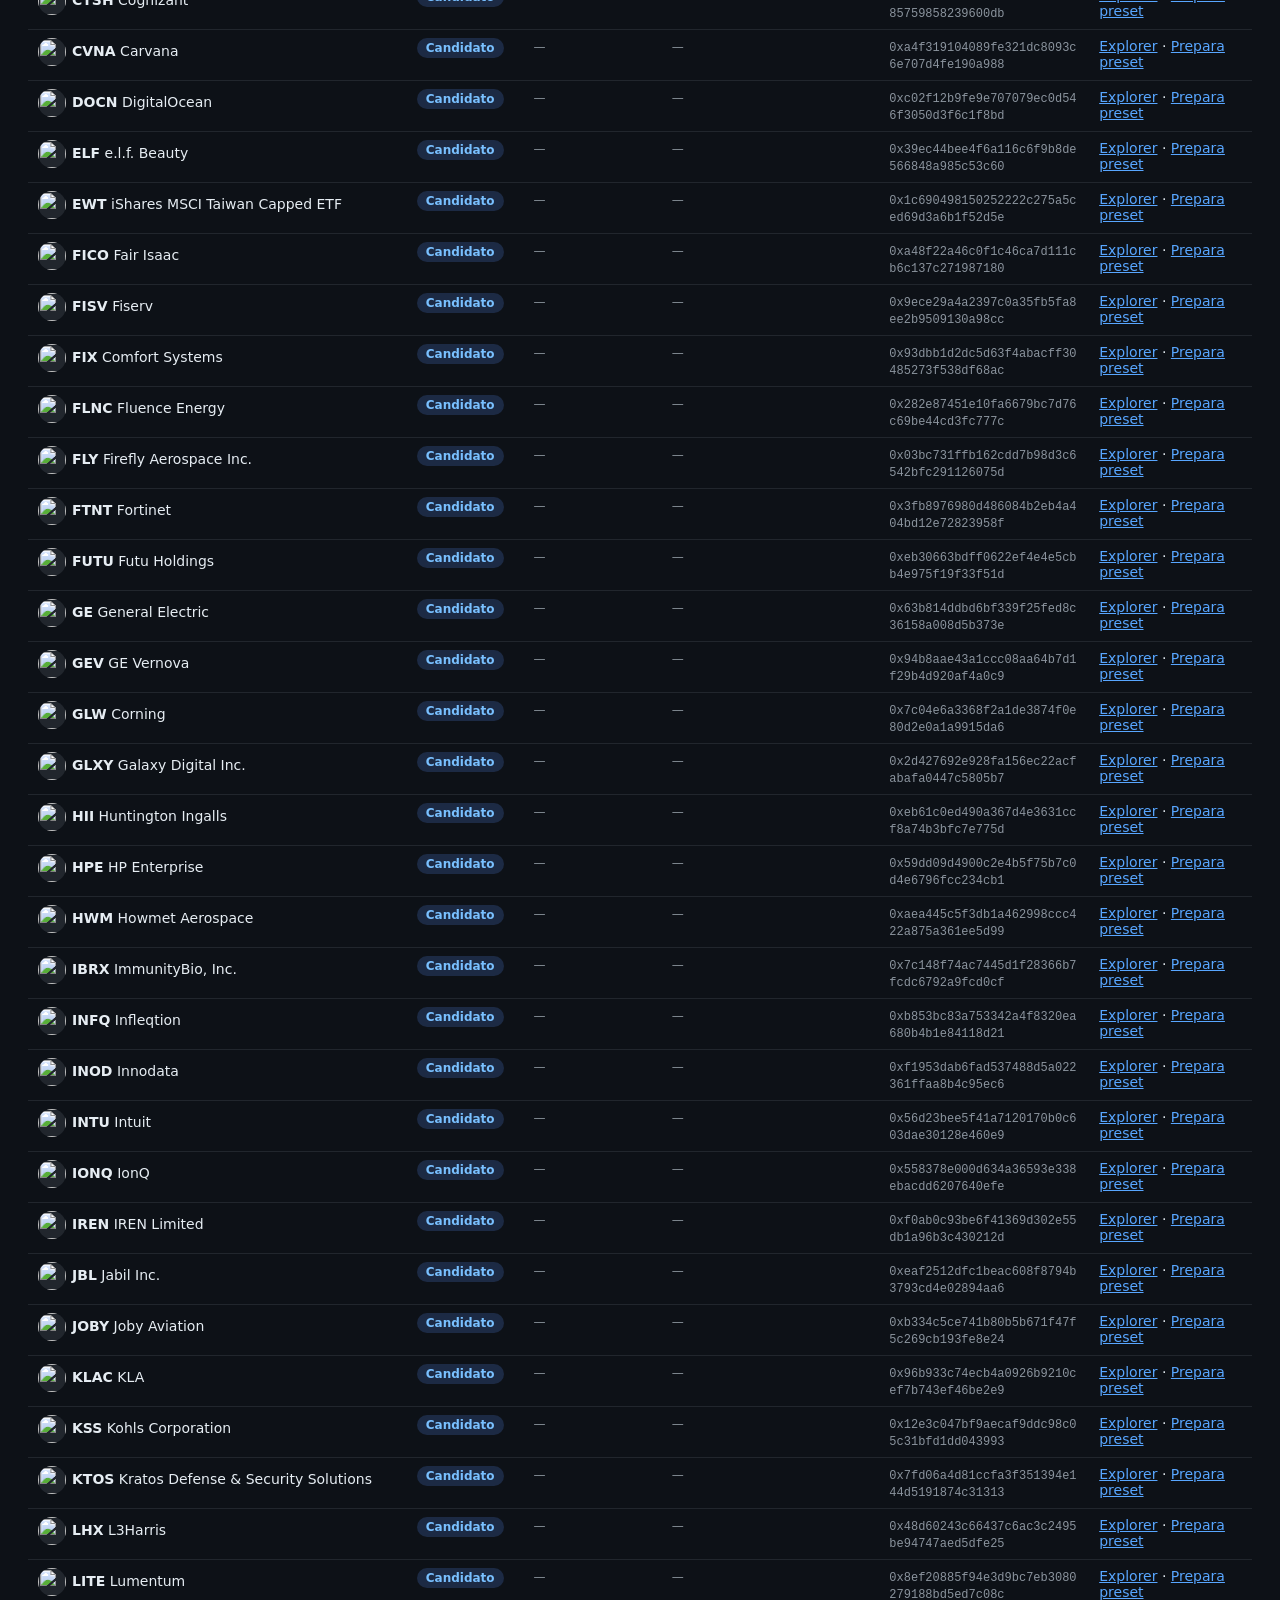
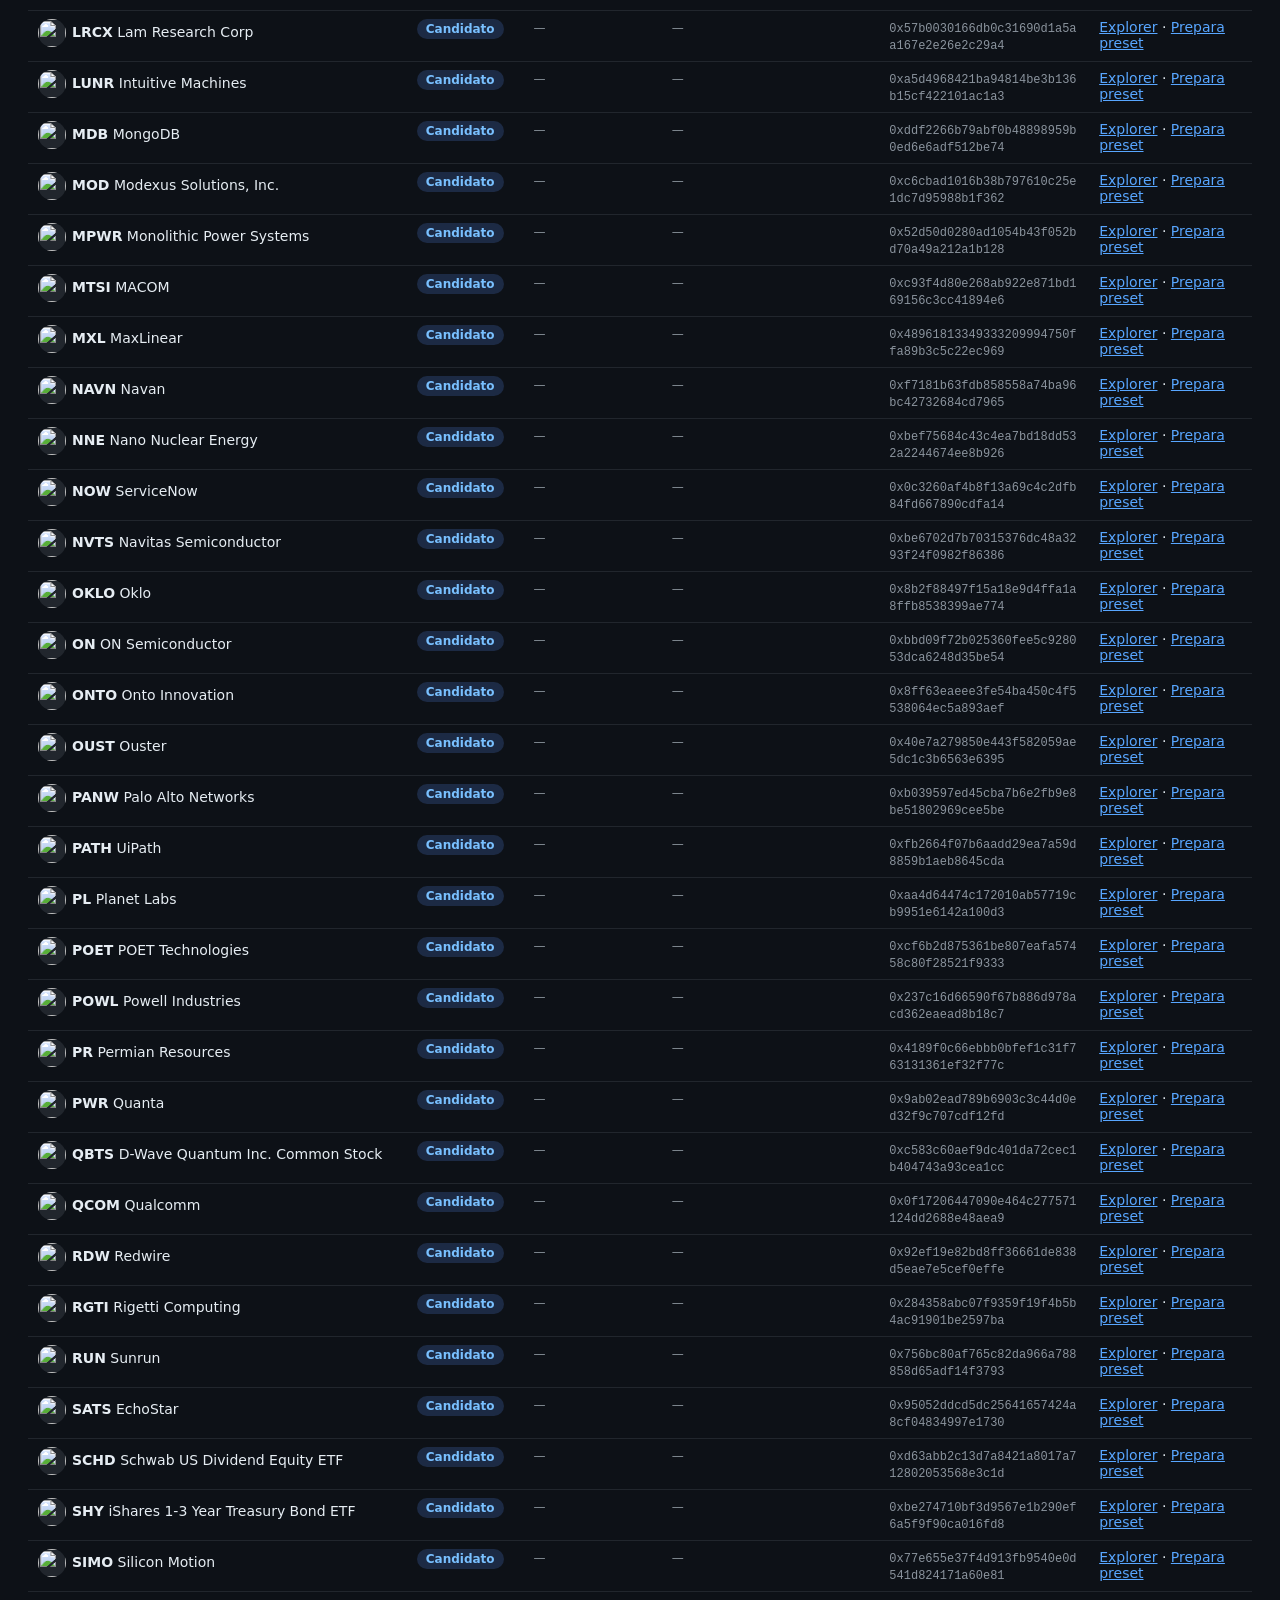
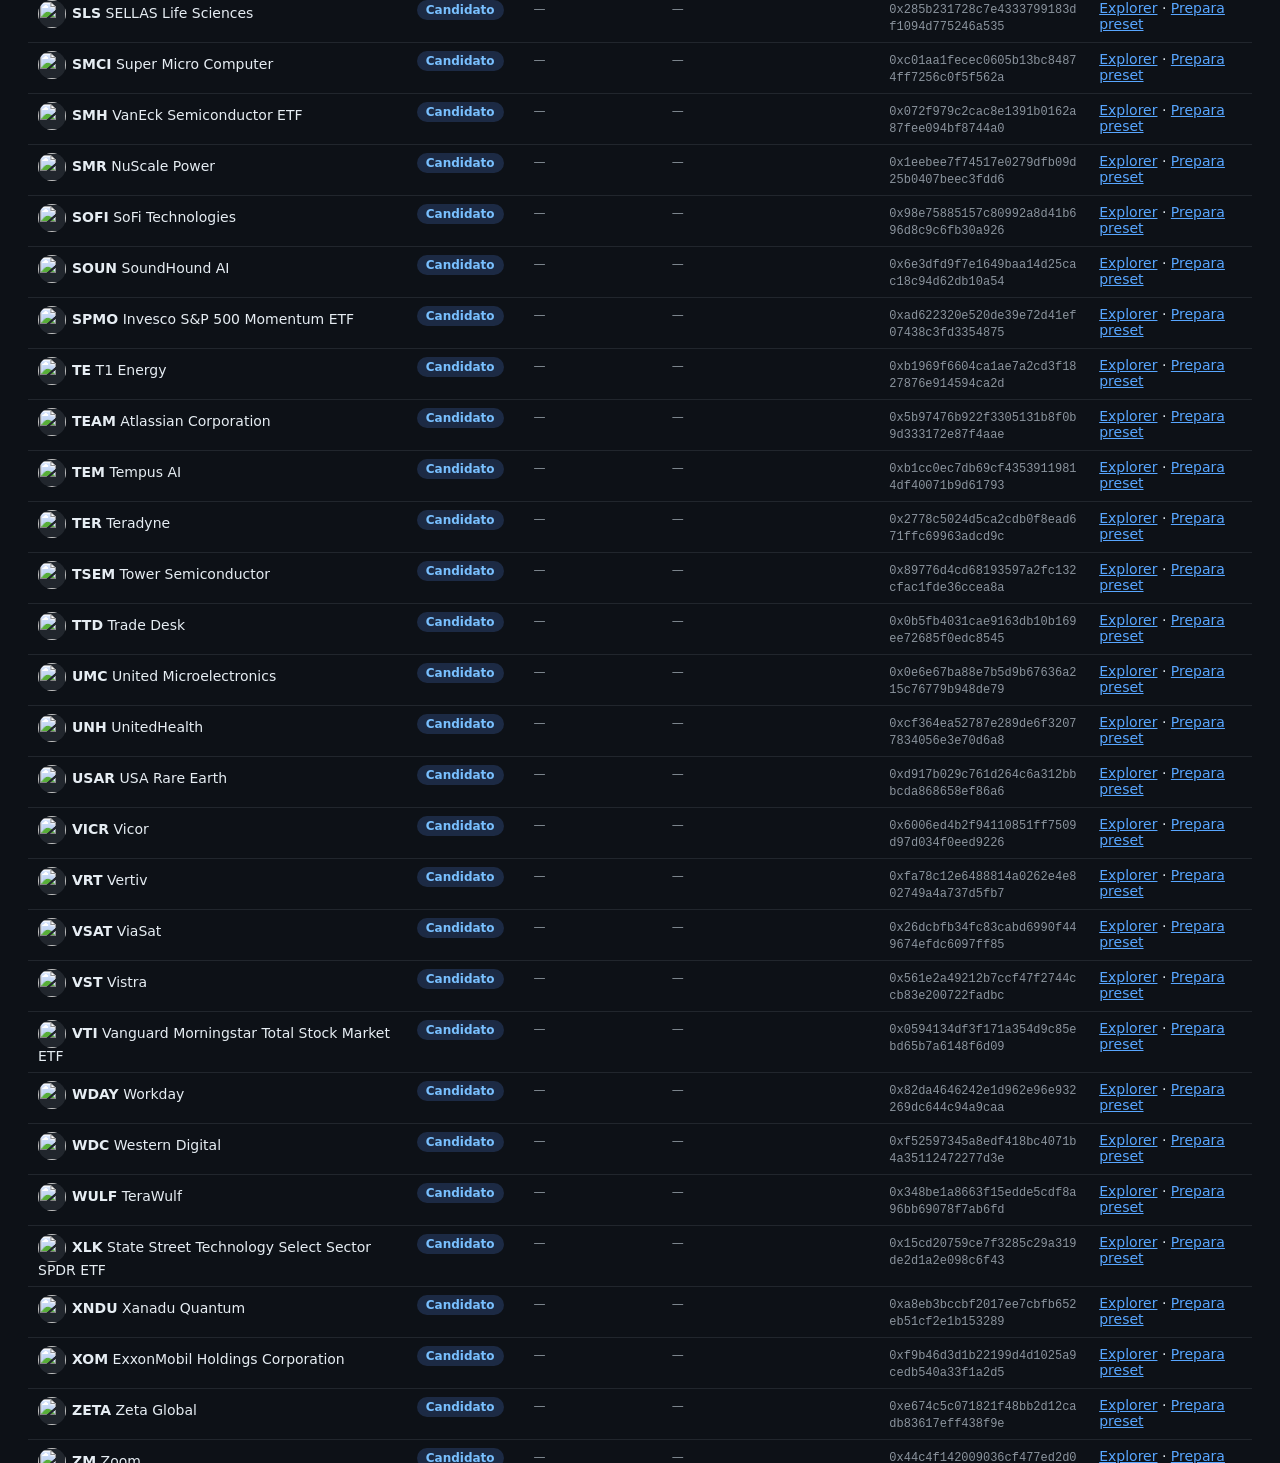
